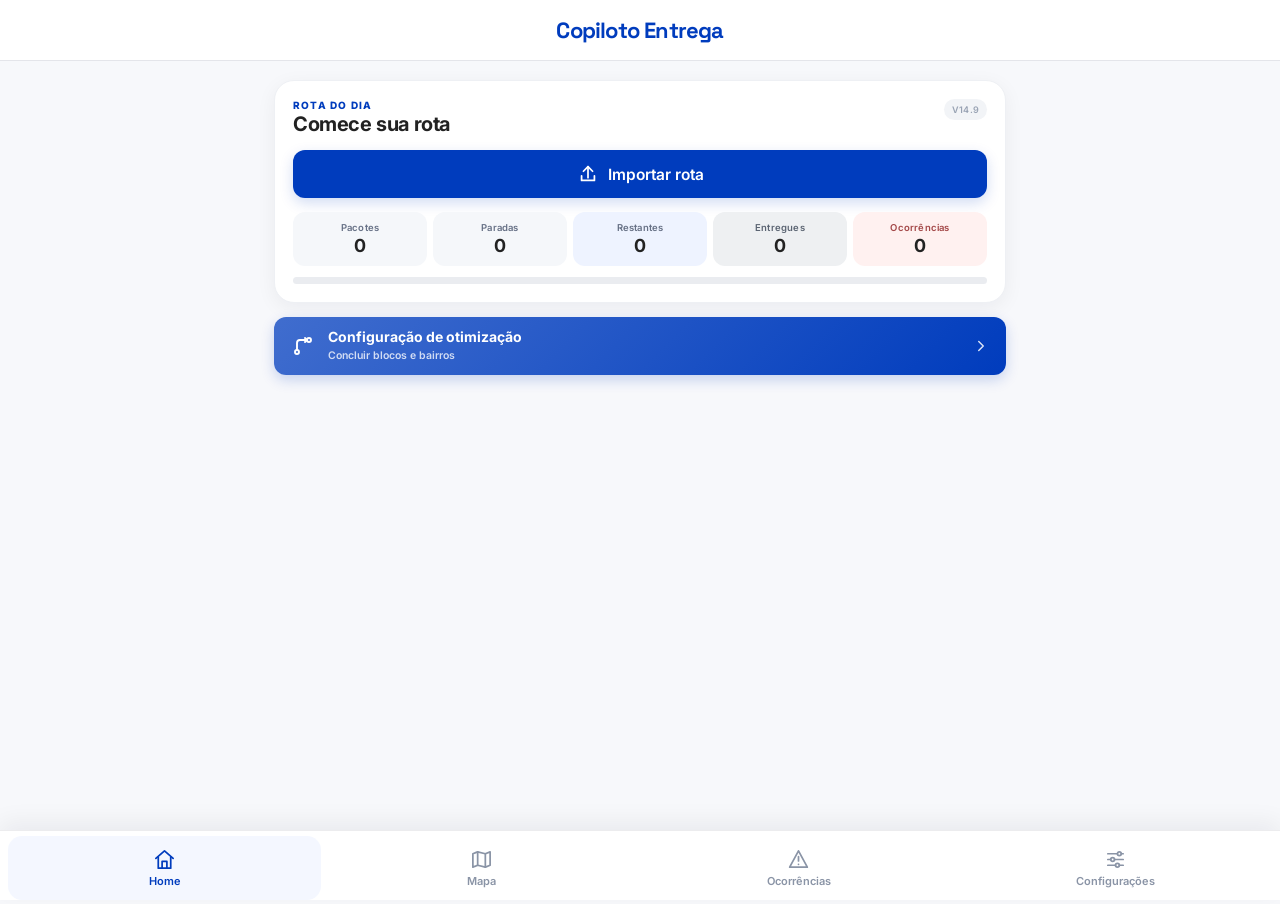
==== index.html @ 56af35c8 "Add files via upload" ====
<!DOCTYPE html>
<html lang="pt-BR" translate="no">

<head>

<meta charset="UTF-8">
<meta name="viewport" content="width=device-width, initial-scale=1.0, viewport-fit=cover">
<meta name="theme-color" content="#ffffff">
<meta name="apple-mobile-web-app-capable" content="yes">
<meta name="apple-mobile-web-app-status-bar-style" content="default">
<meta name="apple-mobile-web-app-title" content="Copiloto Entrega">
<meta name="google" content="notranslate">
<meta http-equiv="Cache-Control" content="no-cache, no-store, must-revalidate">
<meta http-equiv="Pragma" content="no-cache">
<meta http-equiv="Expires" content="0">

<title>Copiloto Entrega V14.9</title>

<link rel="preconnect" href="https://fonts.googleapis.com">
<link rel="preconnect" href="https://fonts.gstatic.com" crossorigin>
<link href="https://fonts.googleapis.com/css2?family=Inter:wght@400;500;600;700&family=Space+Grotesk:wght@600;700&display=swap" rel="stylesheet">

<script>
/*! xlsx.js (C) 2013-present SheetJS -- http://sheetjs.com */
var DO_NOT_EXPORT_CODEPAGE=true;var cptable={version:"1.15.0"};cptable[437]=function(){var e="\0\b\t\n\x0B\f\r !\"#$%&'()*+,-./0123456789:;<=>?@ABCDEFGHIJKLMNOPQRSTUVWXYZ[\\]^_`abcdefghijklmnopqrstuvwxyz{|}~ÇüéâäàåçêëèïîìÄÅÉæÆôöòûùÿÖÜ¢£¥₧ƒáíóúñÑªº¿⌐¬½¼¡«»░▒▓│┤╡╢╖╕╣║╗╝╜╛┐└┴┬├─┼╞╟╚╔╩╦╠═╬╧╨╤╥╙╘╒╓╫╪┘┌█▄▌▐▀αßΓπΣσµτΦΘΩδ∞φε∩≡±≥≤⌠⌡÷≈°∙·√ⁿ²■ ",r=[],t={};for(var a=0;a!=e.length;++a){if(e.charCodeAt(a)!==65533)t[e.charAt(a)]=a;r[a]=e.charAt(a)}return{enc:t,dec:r}}();cptable[620]=function(){var e="\0\b\t\n\x0B\f\r !\"#$%&'()*+,-./0123456789:;<=>?@ABCDEFGHIJKLMNOPQRSTUVWXYZ[\\]^_`abcdefghijklmnopqrstuvwxyz{|}~ÇüéâäàąçêëèïîćÄĄĘęłôöĆûùŚÖÜ¢Ł¥śƒŹŻóÓńŃźż¿⌐¬½¼¡«»░▒▓│┤╡╢╖╕╣║╗╝╜╛┐└┴┬├─┼╞╟╚╔╩╦╠═╬╧╨╤╥╙╘╒╓╫╪┘┌█▄▌▐▀αßΓπΣσµτΦΘΩδ∞φε∩≡±≥≤⌠⌡÷≈°∙·√ⁿ²■ ",r=[],t={};for(var a=0;a!=e.length;++a){if(e.charCodeAt(a)!==65533)t[e.charAt(a)]=a;r[a]=e.charAt(a)}return{enc:t,dec:r}}();cptable[737]=function(){var e="\0\b\t\n\x0B\f\r !\"#$%&'()*+,-./0123456789:;<=>?@ABCDEFGHIJKLMNOPQRSTUVWXYZ[\\]^_`abcdefghijklmnopqrstuvwxyz{|}~ΑΒΓΔΕΖΗΘΙΚΛΜΝΞΟΠΡΣΤΥΦΧΨΩαβγδεζηθικλμνξοπρσςτυφχψ░▒▓│┤╡╢╖╕╣║╗╝╜╛┐└┴┬├─┼╞╟╚╔╩╦╠═╬╧╨╤╥╙╘╒╓╫╪┘┌█▄▌▐▀ωάέήϊίόύϋώΆΈΉΊΌΎΏ±≥≤ΪΫ÷≈°∙·√ⁿ²■ ",r=[],t={};for(var a=0;a!=e.length;++a){if(e.charCodeAt(a)!==65533)t[e.charAt(a)]=a;r[a]=e.charAt(a)}return{enc:t,dec:r}}();cptable[850]=function(){var e="\0\b\t\n\x0B\f\r !\"#$%&'()*+,-./0123456789:;<=>?@ABCDEFGHIJKLMNOPQRSTUVWXYZ[\\]^_`abcdefghijklmnopqrstuvwxyz{|}~ÇüéâäàåçêëèïîìÄÅÉæÆôöòûùÿÖÜø£Ø×ƒáíóúñÑªº¿®¬½¼¡«»░▒▓│┤ÁÂÀ©╣║╗╝¢¥┐└┴┬├─┼ãÃ╚╔╩╦╠═╬¤ðÐÊËÈıÍÎÏ┘┌█▄¦Ì▀ÓßÔÒõÕµþÞÚÛÙýÝ¯´­±‗¾¶§÷¸°¨·¹³²■ ",r=[],t={};for(var a=0;a!=e.length;++a){if(e.charCodeAt(a)!==65533)t[e.charAt(a)]=a;r[a]=e.charAt(a)}return{enc:t,dec:r}}();cptable[852]=function(){var e="\0\b\t\n\x0B\f\r !\"#$%&'()*+,-./0123456789:;<=>?@ABCDEFGHIJKLMNOPQRSTUVWXYZ[\\]^_`abcdefghijklmnopqrstuvwxyz{|}~ÇüéâäůćçłëŐőîŹÄĆÉĹĺôöĽľŚśÖÜŤťŁ×čáíóúĄąŽžĘę¬źČş«»░▒▓│┤ÁÂĚŞ╣║╗╝Żż┐└┴┬├─┼Ăă╚╔╩╦╠═╬¤đĐĎËďŇÍÎě┘┌█▄ŢŮ▀ÓßÔŃńňŠšŔÚŕŰýÝţ´­˝˛ˇ˘§÷¸°¨˙űŘř■ ",r=[],t={};for(var a=0;a!=e.length;++a){if(e.charCodeAt(a)!==65533)t[e.charAt(a)]=a;r[a]=e.charAt(a)}return{enc:t,dec:r}}();cptable[857]=function(){var e="\0\b\t\n\x0B\f\r !\"#$%&'()*+,-./0123456789:;<=>?@ABCDEFGHIJKLMNOPQRSTUVWXYZ[\\]^_`abcdefghijklmnopqrstuvwxyz{|}~ÇüéâäàåçêëèïîıÄÅÉæÆôöòûùİÖÜø£ØŞşáíóúñÑĞğ¿®¬½¼¡«»░▒▓│┤ÁÂÀ©╣║╗╝¢¥┐└┴┬├─┼ãÃ╚╔╩╦╠═╬¤ºªÊËÈ�ÍÎÏ┘┌█▄¦Ì▀ÓßÔÒõÕµ�×ÚÛÙìÿ¯´­±�¾¶§÷¸°¨·¹³²■ ",r=[],t={};for(var a=0;a!=e.length;++a){if(e.charCodeAt(a)!==65533)t[e.charAt(a)]=a;r[a]=e.charAt(a)}return{enc:t,dec:r}}();cptable[861]=function(){var e="\0\b\t\n\x0B\f\r !\"#$%&'()*+,-./0123456789:;<=>?@ABCDEFGHIJKLMNOPQRSTUVWXYZ[\\]^_`abcdefghijklmnopqrstuvwxyz{|}~ÇüéâäàåçêëèÐðÞÄÅÉæÆôöþûÝýÖÜø£Ø₧ƒáíóúÁÍÓÚ¿⌐¬½¼¡«»░▒▓│┤╡╢╖╕╣║╗╝╜╛┐└┴┬├─┼╞╟╚╔╩╦╠═╬╧╨╤╥╙╘╒╓╫╪┘┌█▄▌▐▀αßΓπΣσµτΦΘΩδ∞φε∩≡±≥≤⌠⌡÷≈°∙·√ⁿ²■ ",r=[],t={};for(var a=0;a!=e.length;++a){if(e.charCodeAt(a)!==65533)t[e.charAt(a)]=a;r[a]=e.charAt(a)}return{enc:t,dec:r}}();cptable[865]=function(){var e="\0\b\t\n\x0B\f\r !\"#$%&'()*+,-./0123456789:;<=>?@ABCDEFGHIJKLMNOPQRSTUVWXYZ[\\]^_`abcdefghijklmnopqrstuvwxyz{|}~ÇüéâäàåçêëèïîìÄÅÉæÆôöòûùÿÖÜø£Ø₧ƒáíóúñÑªº¿⌐¬½¼¡«¤░▒▓│┤╡╢╖╕╣║╗╝╜╛┐└┴┬├─┼╞╟╚╔╩╦╠═╬╧╨╤╥╙╘╒╓╫╪┘┌█▄▌▐▀αßΓπΣσµτΦΘΩδ∞φε∩≡±≥≤⌠⌡÷≈°∙·√ⁿ²■ ",r=[],t={};for(var a=0;a!=e.length;++a){if(e.charCodeAt(a)!==65533)t[e.charAt(a)]=a;r[a]=e.charAt(a)}return{enc:t,dec:r}}();cptable[866]=function(){var e="\0\b\t\n\x0B\f\r !\"#$%&'()*+,-./0123456789:;<=>?@ABCDEFGHIJKLMNOPQRSTUVWXYZ[\\]^_`abcdefghijklmnopqrstuvwxyz{|}~АБВГДЕЖЗИЙКЛМНОПРСТУФХЦЧШЩЪЫЬЭЮЯабвгдежзийклмноп░▒▓│┤╡╢╖╕╣║╗╝╜╛┐└┴┬├─┼╞╟╚╔╩╦╠═╬╧╨╤╥╙╘╒╓╫╪┘┌█▄▌▐▀рстуфхцчшщъыьэюяЁёЄєЇїЎў°∙·√№¤■ ",r=[],t={};for(var a=0;a!=e.length;++a){if(e.charCodeAt(a)!==65533)t[e.charAt(a)]=a;r[a]=e.charAt(a)}return{enc:t,dec:r}}();cptable[874]=function(){var e="\0\b\t\n\x0B\f\r !\"#$%&'()*+,-./0123456789:;<=>?@ABCDEFGHIJKLMNOPQRSTUVWXYZ[\\]^_`abcdefghijklmnopqrstuvwxyz{|}~€����…�����������‘’“”•–—�������� กขฃคฅฆงจฉชซฌญฎฏฐฑฒณดตถทธนบปผฝพฟภมยรฤลฦวศษสหฬอฮฯะัาำิีึืฺุู����฿เแโใไๅๆ็่้๊๋์ํ๎๏๐๑๒๓๔๕๖๗๘๙๚๛����",r=[],t={};for(var a=0;a!=e.length;++a){if(e.charCodeAt(a)!==65533)t[e.charAt(a)]=a;r[a]=e.charAt(a)}return{enc:t,dec:r}}();cptable[895]=function(){var e="\0\b\t\n\x0B\f\r !\"#$%&'()*+,-./0123456789:;<=>?@ABCDEFGHIJKLMNOPQRSTUVWXYZ[\\]^_`abcdefghijklmnopqrstuvwxyz{|}~ČüéďäĎŤčěĚĹÍľǪÄÁÉžŽôöÓůÚýÖÜŠĽÝŘťáíóúňŇŮÔšřŕŔ¼§«»░▒▓│┤╡╢╖╕╣║╗╝╜╛┐└┴┬├─┼╞╟╚╔╩╦╠═╬╧╨╤╥╙╘╒╓╫╪┘┌█▄▌▐▀αßΓπΣσµτΦΘΩδ∞φε∩≡±≥≤⌠⌡÷≈°∙·√ⁿ²■ ",r=[],t={};for(var a=0;a!=e.length;++a){if(e.charCodeAt(a)!==65533)t[e.charAt(a)]=a;r[a]=e.charAt(a)}return{enc:t,dec:r}}();cptable[932]=function(){var e=[],r={},t=[],a;t[0]="\0\b\t\n\x0B\f\r !\"#$%&'()*+,-./0123456789:;<=>?@ABCDEFGHIJKLMNOPQRSTUVWXYZ[\\]^_`abcdefghijklmnopqrstuvwxyz{|}~���������������������������������｡｢｣､･ｦｧｨｩｪｫｬｭｮｯｰｱｲｳｴｵｶｷｸｹｺｻｼｽｾｿﾀﾁﾂﾃﾄﾅﾆﾇﾈﾉﾊﾋﾌﾍﾎﾏﾐﾑﾒﾓﾔﾕﾖﾗﾘﾙﾚﾛﾜﾝﾞﾟ��������������������������������".split("");for(a=0;a!=t[0].length;++a)if(t[0][a].charCodeAt(0)!==65533){r[t[0][a]]=0+a;e[0+a]=t[0][a]}t[129]="����������������������������������������������������������������　、。，．・：；？！゛゜´｀¨＾￣＿ヽヾゝゞ〃仝々〆〇ー―‐／＼～∥｜…‥‘’“”（）〔〕［］｛｝〈〉《》「」『』【】＋－±×�÷＝≠＜＞≦≧∞∴♂♀°′″℃￥＄￠￡％＃＆＊＠§☆★○●◎◇◆□■△▲▽▼※〒→←↑↓〓�����������∈∋⊆⊇⊂⊃∪∩��������∧∨￢⇒⇔∀∃�����������∠⊥⌒∂∇≡≒≪≫√∽∝∵∫∬�������Å‰♯♭♪†‡¶����◯���".split("");for(a=0;a!=t[129].length;++a)if(t[129][a].charCodeAt(0)!==65533){r[t[129][a]]=33024+a;e[33024+a]=t[129][a]}t[130]="�������������������������������������������������������������������������������０１２３４５６７８９�������ＡＢＣＤＥＦＧＨＩＪＫＬＭＮＯＰＱＲＳＴＵＶＷＸＹＺ�������ａｂｃｄｅｆｇｈｉｊｋｌｍｎｏｐｑｒｓｔｕｖｗｘｙｚ����ぁあぃいぅうぇえぉおかがきぎくぐけげこごさざしじすずせぜそぞただちぢっつづてでとどなにぬねのはばぱひびぴふぶぷへべぺほぼぽまみむめもゃやゅゆょよらりるれろゎわゐゑをん��������������".split("");for(a=0;a!=t[130].length;++a)if(t[130][a].charCodeAt(0)!==65533){r[t[130][a]]=33280+a;e[33280+a]=t[130][a]}t[131]="����������������������������������������������������������������ァアィイゥウェエォオカガキギクグケゲコゴサザシジスズセゼソゾタダチヂッツヅテデトドナニヌネノハバパヒビピフブプヘベペホボポマミ�ムメモャヤュユョヨラリルレロヮワヰヱヲンヴヵヶ��������ΑΒΓΔΕΖΗΘΙΚΛΜΝΞΟΠΡΣΤΥΦΧΨΩ��������αβγδεζηθικλμνξοπρστυφχψω�����������������������������������������".split("");for(a=0;a!=t[131].length;++a)if(t[131][a].charCodeAt(0)!==65533){r[t[131][a]]=33536+a;e[33536+a]=t[131][a]}t[132]="����������������������������������������������������������������АБВГДЕЁЖЗИЙКЛМНОПРСТУФХЦЧШЩЪЫЬЭЮЯ���������������абвгдеёжзийклмн�опрстуфхцчшщъыьэюя�������������─│┌┐┘└├┬┤┴┼━┃┏┓┛┗┣┳┫┻╋┠┯┨┷┿┝┰┥┸╂�����������������������������������������������������������������".split("");for(a=0;a!=t[132].length;++a)if(t[132][a].charCodeAt(0)!==65533){r[t[132][a]]=33792+a;e[33792+a]=t[132][a]}t[135]="����������������������������������������������������������������①②③④⑤⑥⑦⑧⑨⑩⑪⑫⑬⑭⑮⑯⑰⑱⑲⑳ⅠⅡⅢⅣⅤⅥⅦⅧⅨⅩ�㍉㌔㌢㍍㌘㌧㌃㌶㍑㍗㌍㌦㌣㌫㍊㌻㎜㎝㎞㎎㎏㏄㎡��������㍻�〝〟№㏍℡㊤㊥㊦㊧㊨㈱㈲㈹㍾㍽㍼≒≡∫∮∑√⊥∠∟⊿∵∩∪���������������������������������������������������������������������������������������������������".split("");for(a=0;a!=t[135].length;++a)if(t[135][a].charCodeAt(0)!==65533){r[t[135][a]]=34560+a;e[34560+a]=t[135][a]}t[136]="���������������������������������������������������������������������������������������������������������������������������������������������������������������亜唖娃阿哀愛挨姶逢葵茜穐悪握渥旭葦芦鯵梓圧斡扱宛姐虻飴絢綾鮎或粟袷安庵按暗案闇鞍杏以伊位依偉囲夷委威尉惟意慰易椅為畏異移維緯胃萎衣謂違遺医井亥域育郁磯一壱溢逸稲茨芋鰯允印咽員因姻引飲淫胤蔭���".split("");for(a=0;a!=t[136].length;++a)if(t[136][a].charCodeAt(0)!==65533){r[t[136][a]]=34816+a;e[34816+a]=t[136][a]}t[137]="����������������������������������������������������������������院陰隠韻吋右宇烏羽迂雨卯鵜窺丑碓臼渦嘘唄欝蔚鰻姥厩浦瓜閏噂云運雲荏餌叡営嬰影映曳栄永泳洩瑛盈穎頴英衛詠鋭液疫益駅悦謁越閲榎厭円�園堰奄宴延怨掩援沿演炎焔煙燕猿縁艶苑薗遠鉛鴛塩於汚甥凹央奥往応押旺横欧殴王翁襖鴬鴎黄岡沖荻億屋憶臆桶牡乙俺卸恩温穏音下化仮何伽価佳加可嘉夏嫁家寡科暇果架歌河火珂禍禾稼箇花苛茄荷華菓蝦課嘩貨迦過霞蚊俄峨我牙画臥芽蛾賀雅餓駕介会解回塊壊廻快怪悔恢懐戒拐改���".split("");for(a=0;a!=t[137].length;++a)if(t[137][a].charCodeAt(0)!==65533){r[t[137][a]]=35072+a;e[35072+a]=t[137][a]}t[138]="����������������������������������������������������������������魁晦械海灰界皆絵芥蟹開階貝凱劾外咳害崖慨概涯碍蓋街該鎧骸浬馨蛙垣柿蛎鈎劃嚇各廓拡撹格核殻獲確穫覚角赫較郭閣隔革学岳楽額顎掛笠樫�橿梶鰍潟割喝恰括活渇滑葛褐轄且鰹叶椛樺鞄株兜竃蒲釜鎌噛鴨栢茅萱粥刈苅瓦乾侃冠寒刊勘勧巻喚堪姦完官寛干幹患感慣憾換敢柑桓棺款歓汗漢澗潅環甘監看竿管簡緩缶翰肝艦莞観諌貫還鑑間閑関陥韓館舘丸含岸巌玩癌眼岩翫贋雁頑顔願企伎危喜器基奇嬉寄岐希幾忌揮机旗既期棋棄���".split("");for(a=0;a!=t[138].length;++a)if(t[138][a].charCodeAt(0)!==65533){r[t[138][a]]=35328+a;e[35328+a]=t[138][a]}t[139]="����������������������������������������������������������������機帰毅気汽畿祈季稀紀徽規記貴起軌輝飢騎鬼亀偽儀妓宜戯技擬欺犠疑祇義蟻誼議掬菊鞠吉吃喫桔橘詰砧杵黍却客脚虐逆丘久仇休及吸宮弓急救�朽求汲泣灸球究窮笈級糾給旧牛去居巨拒拠挙渠虚許距鋸漁禦魚亨享京供侠僑兇競共凶協匡卿叫喬境峡強彊怯恐恭挟教橋況狂狭矯胸脅興蕎郷鏡響饗驚仰凝尭暁業局曲極玉桐粁僅勤均巾錦斤欣欽琴禁禽筋緊芹菌衿襟謹近金吟銀九倶句区狗玖矩苦躯駆駈駒具愚虞喰空偶寓遇隅串櫛釧屑屈���".split("");for(a=0;a!=t[139].length;++a)if(t[139][a].charCodeAt(0)!==65533){r[t[139][a]]=35584+a;e[35584+a]=t[139][a]}t[140]="����������������������������������������������������������������掘窟沓靴轡窪熊隈粂栗繰桑鍬勲君薫訓群軍郡卦袈祁係傾刑兄啓圭珪型契形径恵慶慧憩掲携敬景桂渓畦稽系経継繋罫茎荊蛍計詣警軽頚鶏芸迎鯨�劇戟撃激隙桁傑欠決潔穴結血訣月件倹倦健兼券剣喧圏堅嫌建憲懸拳捲検権牽犬献研硯絹県肩見謙賢軒遣鍵険顕験鹸元原厳幻弦減源玄現絃舷言諺限乎個古呼固姑孤己庫弧戸故枯湖狐糊袴股胡菰虎誇跨鈷雇顧鼓五互伍午呉吾娯後御悟梧檎瑚碁語誤護醐乞鯉交佼侯候倖光公功効勾厚口向���".split("");for(a=0;a!=t[140].length;++a)if(t[140][a].charCodeAt(0)!==65533){r[t[140][a]]=35840+a;e[35840+a]=t[140][a]}t[141]="����������������������������������������������������������������后喉坑垢好孔孝宏工巧巷幸広庚康弘恒慌抗拘控攻昂晃更杭校梗構江洪浩港溝甲皇硬稿糠紅紘絞綱耕考肯肱腔膏航荒行衡講貢購郊酵鉱砿鋼閤降�項香高鴻剛劫号合壕拷濠豪轟麹克刻告国穀酷鵠黒獄漉腰甑忽惚骨狛込此頃今困坤墾婚恨懇昏昆根梱混痕紺艮魂些佐叉唆嵯左差査沙瑳砂詐鎖裟坐座挫債催再最哉塞妻宰彩才採栽歳済災采犀砕砦祭斎細菜裁載際剤在材罪財冴坂阪堺榊肴咲崎埼碕鷺作削咋搾昨朔柵窄策索錯桜鮭笹匙冊刷���".split("");for(a=0;a!=t[141].length;++a)if(t[141][a].charCodeAt(0)!==65533){r[t[141][a]]=36096+a;e[36096+a]=t[141][a]}t[142]="����������������������������������������������������������������察拶撮擦札殺薩雑皐鯖捌錆鮫皿晒三傘参山惨撒散桟燦珊産算纂蚕讃賛酸餐斬暫残仕仔伺使刺司史嗣四士始姉姿子屍市師志思指支孜斯施旨枝止�死氏獅祉私糸紙紫肢脂至視詞詩試誌諮資賜雌飼歯事似侍児字寺慈持時次滋治爾璽痔磁示而耳自蒔辞汐鹿式識鴫竺軸宍雫七叱執失嫉室悉湿漆疾質実蔀篠偲柴芝屡蕊縞舎写射捨赦斜煮社紗者謝車遮蛇邪借勺尺杓灼爵酌釈錫若寂弱惹主取守手朱殊狩珠種腫趣酒首儒受呪寿授樹綬需囚収周���".split("");for(a=0;a!=t[142].length;++a)if(t[142][a].charCodeAt(0)!==65533){r[t[142][a]]=36352+a;e[36352+a]=t[142][a]}t[143]="����������������������������������������������������������������宗就州修愁拾洲秀秋終繍習臭舟蒐衆襲讐蹴輯週酋酬集醜什住充十従戎柔汁渋獣縦重銃叔夙宿淑祝縮粛塾熟出術述俊峻春瞬竣舜駿准循旬楯殉淳�準潤盾純巡遵醇順処初所暑曙渚庶緒署書薯藷諸助叙女序徐恕鋤除傷償勝匠升召哨商唱嘗奨妾娼宵将小少尚庄床廠彰承抄招掌捷昇昌昭晶松梢樟樵沼消渉湘焼焦照症省硝礁祥称章笑粧紹肖菖蒋蕉衝裳訟証詔詳象賞醤鉦鍾鐘障鞘上丈丞乗冗剰城場壌嬢常情擾条杖浄状畳穣蒸譲醸錠嘱埴飾���".split("");for(a=0;a!=t[143].length;++a)if(t[143][a].charCodeAt(0)!==65533){r[t[143][a]]=36608+a;e[36608+a]=t[143][a]}t[144]="����������������������������������������������������������������拭植殖燭織職色触食蝕辱尻伸信侵唇娠寝審心慎振新晋森榛浸深申疹真神秦紳臣芯薪親診身辛進針震人仁刃塵壬尋甚尽腎訊迅陣靭笥諏須酢図厨�逗吹垂帥推水炊睡粋翠衰遂酔錐錘随瑞髄崇嵩数枢趨雛据杉椙菅頗雀裾澄摺寸世瀬畝是凄制勢姓征性成政整星晴棲栖正清牲生盛精聖声製西誠誓請逝醒青静斉税脆隻席惜戚斥昔析石積籍績脊責赤跡蹟碩切拙接摂折設窃節説雪絶舌蝉仙先千占宣専尖川戦扇撰栓栴泉浅洗染潜煎煽旋穿箭線���".split("");for(a=0;a!=t[144].length;++a)if(t[144][a].charCodeAt(0)!==65533){r[t[144][a]]=36864+a;e[36864+a]=t[144][a]}t[145]="����������������������������������������������������������������繊羨腺舛船薦詮賎践選遷銭銑閃鮮前善漸然全禅繕膳糎噌塑岨措曾曽楚狙疏疎礎祖租粗素組蘇訴阻遡鼠僧創双叢倉喪壮奏爽宋層匝惣想捜掃挿掻�操早曹巣槍槽漕燥争痩相窓糟総綜聡草荘葬蒼藻装走送遭鎗霜騒像増憎臓蔵贈造促側則即息捉束測足速俗属賊族続卒袖其揃存孫尊損村遜他多太汰詑唾堕妥惰打柁舵楕陀駄騨体堆対耐岱帯待怠態戴替泰滞胎腿苔袋貸退逮隊黛鯛代台大第醍題鷹滝瀧卓啄宅托択拓沢濯琢託鐸濁諾茸凧蛸只���".split("");for(a=0;a!=t[145].length;++a)if(t[145][a].charCodeAt(0)!==65533){r[t[145][a]]=37120+a;e[37120+a]=t[145][a]}t[146]="����������������������������������������������������������������叩但達辰奪脱巽竪辿棚谷狸鱈樽誰丹単嘆坦担探旦歎淡湛炭短端箪綻耽胆蛋誕鍛団壇弾断暖檀段男談値知地弛恥智池痴稚置致蜘遅馳築畜竹筑蓄�逐秩窒茶嫡着中仲宙忠抽昼柱注虫衷註酎鋳駐樗瀦猪苧著貯丁兆凋喋寵帖帳庁弔張彫徴懲挑暢朝潮牒町眺聴脹腸蝶調諜超跳銚長頂鳥勅捗直朕沈珍賃鎮陳津墜椎槌追鎚痛通塚栂掴槻佃漬柘辻蔦綴鍔椿潰坪壷嬬紬爪吊釣鶴亭低停偵剃貞呈堤定帝底庭廷弟悌抵挺提梯汀碇禎程締艇訂諦蹄逓���".split("");for(a=0;a!=t[146].length;++a)if(t[146][a].charCodeAt(0)!==65533){r[t[146][a]]=37376+a;e[37376+a]=t[146][a]}t[147]="����������������������������������������������������������������邸鄭釘鼎泥摘擢敵滴的笛適鏑溺哲徹撤轍迭鉄典填天展店添纏甜貼転顛点伝殿澱田電兎吐堵塗妬屠徒斗杜渡登菟賭途都鍍砥砺努度土奴怒倒党冬�凍刀唐塔塘套宕島嶋悼投搭東桃梼棟盗淘湯涛灯燈当痘祷等答筒糖統到董蕩藤討謄豆踏逃透鐙陶頭騰闘働動同堂導憧撞洞瞳童胴萄道銅峠鴇匿得徳涜特督禿篤毒独読栃橡凸突椴届鳶苫寅酉瀞噸屯惇敦沌豚遁頓呑曇鈍奈那内乍凪薙謎灘捺鍋楢馴縄畷南楠軟難汝二尼弐迩匂賑肉虹廿日乳入���".split("");for(a=0;a!=t[147].length;++a)if(t[147][a].charCodeAt(0)!==65533){r[t[147][a]]=37632+a;e[37632+a]=t[147][a]}t[148]="����������������������������������������������������������������如尿韮任妊忍認濡禰祢寧葱猫熱年念捻撚燃粘乃廼之埜嚢悩濃納能脳膿農覗蚤巴把播覇杷波派琶破婆罵芭馬俳廃拝排敗杯盃牌背肺輩配倍培媒梅�楳煤狽買売賠陪這蝿秤矧萩伯剥博拍柏泊白箔粕舶薄迫曝漠爆縛莫駁麦函箱硲箸肇筈櫨幡肌畑畠八鉢溌発醗髪伐罰抜筏閥鳩噺塙蛤隼伴判半反叛帆搬斑板氾汎版犯班畔繁般藩販範釆煩頒飯挽晩番盤磐蕃蛮匪卑否妃庇彼悲扉批披斐比泌疲皮碑秘緋罷肥被誹費避非飛樋簸備尾微枇毘琵眉美���".split("");for(a=0;a!=t[148].length;++a)if(t[148][a].charCodeAt(0)!==65533){r[t[148][a]]=37888+a;e[37888+a]=t[148][a]}t[149]="����������������������������������������������������������������鼻柊稗匹疋髭彦膝菱肘弼必畢筆逼桧姫媛紐百謬俵彪標氷漂瓢票表評豹廟描病秒苗錨鋲蒜蛭鰭品彬斌浜瀕貧賓頻敏瓶不付埠夫婦富冨布府怖扶敷�斧普浮父符腐膚芙譜負賦赴阜附侮撫武舞葡蕪部封楓風葺蕗伏副復幅服福腹複覆淵弗払沸仏物鮒分吻噴墳憤扮焚奮粉糞紛雰文聞丙併兵塀幣平弊柄並蔽閉陛米頁僻壁癖碧別瞥蔑箆偏変片篇編辺返遍便勉娩弁鞭保舗鋪圃捕歩甫補輔穂募墓慕戊暮母簿菩倣俸包呆報奉宝峰峯崩庖抱捧放方朋���".split("");for(a=0;a!=t[149].length;++a)if(t[149][a].charCodeAt(0)!==65533){r[t[149][a]]=38144+a;e[38144+a]=t[149][a]}t[150]="����������������������������������������������������������������法泡烹砲縫胞芳萌蓬蜂褒訪豊邦鋒飽鳳鵬乏亡傍剖坊妨帽忘忙房暴望某棒冒紡肪膨謀貌貿鉾防吠頬北僕卜墨撲朴牧睦穆釦勃没殆堀幌奔本翻凡盆�摩磨魔麻埋妹昧枚毎哩槙幕膜枕鮪柾鱒桝亦俣又抹末沫迄侭繭麿万慢満漫蔓味未魅巳箕岬密蜜湊蓑稔脈妙粍民眠務夢無牟矛霧鵡椋婿娘冥名命明盟迷銘鳴姪牝滅免棉綿緬面麺摸模茂妄孟毛猛盲網耗蒙儲木黙目杢勿餅尤戻籾貰問悶紋門匁也冶夜爺耶野弥矢厄役約薬訳躍靖柳薮鑓愉愈油癒���".split("");for(a=0;a!=t[150].length;++a)if(t[150][a].charCodeAt(0)!==65533){r[t[150][a]]=38400+a;e[38400+a]=t[150][a]}t[151]="����������������������������������������������������������������諭輸唯佑優勇友宥幽悠憂揖有柚湧涌猶猷由祐裕誘遊邑郵雄融夕予余与誉輿預傭幼妖容庸揚揺擁曜楊様洋溶熔用窯羊耀葉蓉要謡踊遥陽養慾抑欲�沃浴翌翼淀羅螺裸来莱頼雷洛絡落酪乱卵嵐欄濫藍蘭覧利吏履李梨理璃痢裏裡里離陸律率立葎掠略劉流溜琉留硫粒隆竜龍侶慮旅虜了亮僚両凌寮料梁涼猟療瞭稜糧良諒遼量陵領力緑倫厘林淋燐琳臨輪隣鱗麟瑠塁涙累類令伶例冷励嶺怜玲礼苓鈴隷零霊麗齢暦歴列劣烈裂廉恋憐漣煉簾練聯���".split("");for(a=0;a!=t[151].length;++a)if(t[151][a].charCodeAt(0)!==65533){r[t[151][a]]=38656+a;e[38656+a]=t[151][a]}t[152]="����������������������������������������������������������������蓮連錬呂魯櫓炉賂路露労婁廊弄朗楼榔浪漏牢狼篭老聾蝋郎六麓禄肋録論倭和話歪賄脇惑枠鷲亙亘鰐詫藁蕨椀湾碗腕��������������������������������������������弌丐丕个丱丶丼丿乂乖乘亂亅豫亊舒弍于亞亟亠亢亰亳亶从仍仄仆仂仗仞仭仟价伉佚估佛佝佗佇佶侈侏侘佻佩佰侑佯來侖儘俔俟俎俘俛俑俚俐俤俥倚倨倔倪倥倅伜俶倡倩倬俾俯們倆偃假會偕偐偈做偖偬偸傀傚傅傴傲���".split("");for(a=0;a!=t[152].length;++a)if(t[152][a].charCodeAt(0)!==65533){r[t[152][a]]=38912+a;e[38912+a]=t[152][a]}t[153]="����������������������������������������������������������������僉僊傳僂僖僞僥僭僣僮價僵儉儁儂儖儕儔儚儡儺儷儼儻儿兀兒兌兔兢竸兩兪兮冀冂囘册冉冏冑冓冕冖冤冦冢冩冪冫决冱冲冰况冽凅凉凛几處凩凭�凰凵凾刄刋刔刎刧刪刮刳刹剏剄剋剌剞剔剪剴剩剳剿剽劍劔劒剱劈劑辨辧劬劭劼劵勁勍勗勞勣勦飭勠勳勵勸勹匆匈甸匍匐匏匕匚匣匯匱匳匸區卆卅丗卉卍凖卞卩卮夘卻卷厂厖厠厦厥厮厰厶參簒雙叟曼燮叮叨叭叺吁吽呀听吭吼吮吶吩吝呎咏呵咎呟呱呷呰咒呻咀呶咄咐咆哇咢咸咥咬哄哈咨���".split("");for(a=0;a!=t[153].length;++a)if(t[153][a].charCodeAt(0)!==65533){r[t[153][a]]=39168+a;e[39168+a]=t[153][a]}t[154]="����������������������������������������������������������������咫哂咤咾咼哘哥哦唏唔哽哮哭哺哢唹啀啣啌售啜啅啖啗唸唳啝喙喀咯喊喟啻啾喘喞單啼喃喩喇喨嗚嗅嗟嗄嗜嗤嗔嘔嗷嘖嗾嗽嘛嗹噎噐營嘴嘶嘲嘸�噫噤嘯噬噪嚆嚀嚊嚠嚔嚏嚥嚮嚶嚴囂嚼囁囃囀囈囎囑囓囗囮囹圀囿圄圉圈國圍圓團圖嗇圜圦圷圸坎圻址坏坩埀垈坡坿垉垓垠垳垤垪垰埃埆埔埒埓堊埖埣堋堙堝塲堡塢塋塰毀塒堽塹墅墹墟墫墺壞墻墸墮壅壓壑壗壙壘壥壜壤壟壯壺壹壻壼壽夂夊夐夛梦夥夬夭夲夸夾竒奕奐奎奚奘奢奠奧奬奩���".split("");for(a=0;a!=t[154].length;++a)if(t[154][a].charCodeAt(0)!==65533){r[t[154][a]]=39424+a;e[39424+a]=t[154][a]}t[155]="����������������������������������������������������������������奸妁妝佞侫妣妲姆姨姜妍姙姚娥娟娑娜娉娚婀婬婉娵娶婢婪媚媼媾嫋嫂媽嫣嫗嫦嫩嫖嫺嫻嬌嬋嬖嬲嫐嬪嬶嬾孃孅孀孑孕孚孛孥孩孰孳孵學斈孺宀�它宦宸寃寇寉寔寐寤實寢寞寥寫寰寶寳尅將專對尓尠尢尨尸尹屁屆屎屓屐屏孱屬屮乢屶屹岌岑岔妛岫岻岶岼岷峅岾峇峙峩峽峺峭嶌峪崋崕崗嵜崟崛崑崔崢崚崙崘嵌嵒嵎嵋嵬嵳嵶嶇嶄嶂嶢嶝嶬嶮嶽嶐嶷嶼巉巍巓巒巖巛巫已巵帋帚帙帑帛帶帷幄幃幀幎幗幔幟幢幤幇幵并幺麼广庠廁廂廈廐廏���".split("");for(a=0;a!=t[155].length;++a)if(t[155][a].charCodeAt(0)!==65533){r[t[155][a]]=39680+a;e[39680+a]=t[155][a]}t[156]="����������������������������������������������������������������廖廣廝廚廛廢廡廨廩廬廱廳廰廴廸廾弃弉彝彜弋弑弖弩弭弸彁彈彌彎弯彑彖彗彙彡彭彳彷徃徂彿徊很徑徇從徙徘徠徨徭徼忖忻忤忸忱忝悳忿怡恠�怙怐怩怎怱怛怕怫怦怏怺恚恁恪恷恟恊恆恍恣恃恤恂恬恫恙悁悍惧悃悚悄悛悖悗悒悧悋惡悸惠惓悴忰悽惆悵惘慍愕愆惶惷愀惴惺愃愡惻惱愍愎慇愾愨愧慊愿愼愬愴愽慂慄慳慷慘慙慚慫慴慯慥慱慟慝慓慵憙憖憇憬憔憚憊憑憫憮懌懊應懷懈懃懆憺懋罹懍懦懣懶懺懴懿懽懼懾戀戈戉戍戌戔戛���".split("");for(a=0;a!=t[156].length;++a)if(t[156][a].charCodeAt(0)!==65533){r[t[156][a]]=39936+a;e[39936+a]=t[156][a]}t[157]="����������������������������������������������������������������戞戡截戮戰戲戳扁扎扞扣扛扠扨扼抂抉找抒抓抖拔抃抔拗拑抻拏拿拆擔拈拜拌拊拂拇抛拉挌拮拱挧挂挈拯拵捐挾捍搜捏掖掎掀掫捶掣掏掉掟掵捫�捩掾揩揀揆揣揉插揶揄搖搴搆搓搦搶攝搗搨搏摧摯摶摎攪撕撓撥撩撈撼據擒擅擇撻擘擂擱擧舉擠擡抬擣擯攬擶擴擲擺攀擽攘攜攅攤攣攫攴攵攷收攸畋效敖敕敍敘敞敝敲數斂斃變斛斟斫斷旃旆旁旄旌旒旛旙无旡旱杲昊昃旻杳昵昶昴昜晏晄晉晁晞晝晤晧晨晟晢晰暃暈暎暉暄暘暝曁暹曉暾暼���".split("");for(a=0;a!=t[157].length;++a)if(t[157][a].charCodeAt(0)!==65533){r[t[157][a]]=40192+a;e[40192+a]=t[157][a]}t[158]="����������������������������������������������������������������曄暸曖曚曠昿曦曩曰曵曷朏朖朞朦朧霸朮朿朶杁朸朷杆杞杠杙杣杤枉杰枩杼杪枌枋枦枡枅枷柯枴柬枳柩枸柤柞柝柢柮枹柎柆柧檜栞框栩桀桍栲桎�梳栫桙档桷桿梟梏梭梔條梛梃檮梹桴梵梠梺椏梍桾椁棊椈棘椢椦棡椌棍棔棧棕椶椒椄棗棣椥棹棠棯椨椪椚椣椡棆楹楷楜楸楫楔楾楮椹楴椽楙椰楡楞楝榁楪榲榮槐榿槁槓榾槎寨槊槝榻槃榧樮榑榠榜榕榴槞槨樂樛槿權槹槲槧樅榱樞槭樔槫樊樒櫁樣樓橄樌橲樶橸橇橢橙橦橈樸樢檐檍檠檄檢檣���".split("");for(a=0;a!=t[158].length;++a)if(t[158][a].charCodeAt(0)!==65533){r[t[158][a]]=40448+a;e[40448+a]=t[158][a]}t[159]="����������������������������������������������������������������檗蘗檻櫃櫂檸檳檬櫞櫑櫟檪櫚櫪櫻欅蘖櫺欒欖鬱欟欸欷盜欹飮歇歃歉歐歙歔歛歟歡歸歹歿殀殄殃殍殘殕殞殤殪殫殯殲殱殳殷殼毆毋毓毟毬毫毳毯�麾氈氓气氛氤氣汞汕汢汪沂沍沚沁沛汾汨汳沒沐泄泱泓沽泗泅泝沮沱沾沺泛泯泙泪洟衍洶洫洽洸洙洵洳洒洌浣涓浤浚浹浙涎涕濤涅淹渕渊涵淇淦涸淆淬淞淌淨淒淅淺淙淤淕淪淮渭湮渮渙湲湟渾渣湫渫湶湍渟湃渺湎渤滿渝游溂溪溘滉溷滓溽溯滄溲滔滕溏溥滂溟潁漑灌滬滸滾漿滲漱滯漲滌���".split("");for(a=0;a!=t[159].length;++a)if(t[159][a].charCodeAt(0)!==65533){r[t[159][a]]=40704+a;e[40704+a]=t[159][a]}t[224]="����������������������������������������������������������������漾漓滷澆潺潸澁澀潯潛濳潭澂潼潘澎澑濂潦澳澣澡澤澹濆澪濟濕濬濔濘濱濮濛瀉瀋濺瀑瀁瀏濾瀛瀚潴瀝瀘瀟瀰瀾瀲灑灣炙炒炯烱炬炸炳炮烟烋烝�烙焉烽焜焙煥煕熈煦煢煌煖煬熏燻熄熕熨熬燗熹熾燒燉燔燎燠燬燧燵燼燹燿爍爐爛爨爭爬爰爲爻爼爿牀牆牋牘牴牾犂犁犇犒犖犢犧犹犲狃狆狄狎狒狢狠狡狹狷倏猗猊猜猖猝猴猯猩猥猾獎獏默獗獪獨獰獸獵獻獺珈玳珎玻珀珥珮珞璢琅瑯琥珸琲琺瑕琿瑟瑙瑁瑜瑩瑰瑣瑪瑶瑾璋璞璧瓊瓏瓔珱���".split("");for(a=0;a!=t[224].length;++a)if(t[224][a].charCodeAt(0)!==65533){r[t[224][a]]=57344+a;e[57344+a]=t[224][a]}t[225]="����������������������������������������������������������������瓠瓣瓧瓩瓮瓲瓰瓱瓸瓷甄甃甅甌甎甍甕甓甞甦甬甼畄畍畊畉畛畆畚畩畤畧畫畭畸當疆疇畴疊疉疂疔疚疝疥疣痂疳痃疵疽疸疼疱痍痊痒痙痣痞痾痿�痼瘁痰痺痲痳瘋瘍瘉瘟瘧瘠瘡瘢瘤瘴瘰瘻癇癈癆癜癘癡癢癨癩癪癧癬癰癲癶癸發皀皃皈皋皎皖皓皙皚皰皴皸皹皺盂盍盖盒盞盡盥盧盪蘯盻眈眇眄眩眤眞眥眦眛眷眸睇睚睨睫睛睥睿睾睹瞎瞋瞑瞠瞞瞰瞶瞹瞿瞼瞽瞻矇矍矗矚矜矣矮矼砌砒礦砠礪硅碎硴碆硼碚碌碣碵碪碯磑磆磋磔碾碼磅磊磬���".split("");for(a=0;a!=t[225].length;++a)if(t[225][a].charCodeAt(0)!==65533){r[t[225][a]]=57600+a;e[57600+a]=t[225][a]}t[226]="����������������������������������������������������������������磧磚磽磴礇礒礑礙礬礫祀祠祗祟祚祕祓祺祿禊禝禧齋禪禮禳禹禺秉秕秧秬秡秣稈稍稘稙稠稟禀稱稻稾稷穃穗穉穡穢穩龝穰穹穽窈窗窕窘窖窩竈窰�窶竅竄窿邃竇竊竍竏竕竓站竚竝竡竢竦竭竰笂笏笊笆笳笘笙笞笵笨笶筐筺笄筍笋筌筅筵筥筴筧筰筱筬筮箝箘箟箍箜箚箋箒箏筝箙篋篁篌篏箴篆篝篩簑簔篦篥籠簀簇簓篳篷簗簍篶簣簧簪簟簷簫簽籌籃籔籏籀籐籘籟籤籖籥籬籵粃粐粤粭粢粫粡粨粳粲粱粮粹粽糀糅糂糘糒糜糢鬻糯糲糴糶糺紆���".split("");for(a=0;a!=t[226].length;++a)if(t[226][a].charCodeAt(0)!==65533){r[t[226][a]]=57856+a;e[57856+a]=t[226][a]}t[227]="����������������������������������������������������������������紂紜紕紊絅絋紮紲紿紵絆絳絖絎絲絨絮絏絣經綉絛綏絽綛綺綮綣綵緇綽綫總綢綯緜綸綟綰緘緝緤緞緻緲緡縅縊縣縡縒縱縟縉縋縢繆繦縻縵縹繃縷�縲縺繧繝繖繞繙繚繹繪繩繼繻纃緕繽辮繿纈纉續纒纐纓纔纖纎纛纜缸缺罅罌罍罎罐网罕罔罘罟罠罨罩罧罸羂羆羃羈羇羌羔羞羝羚羣羯羲羹羮羶羸譱翅翆翊翕翔翡翦翩翳翹飜耆耄耋耒耘耙耜耡耨耿耻聊聆聒聘聚聟聢聨聳聲聰聶聹聽聿肄肆肅肛肓肚肭冐肬胛胥胙胝胄胚胖脉胯胱脛脩脣脯腋���".split("");for(a=0;a!=t[227].length;++a)if(t[227][a].charCodeAt(0)!==65533){r[t[227][a]]=58112+a;e[58112+a]=t[227][a]}t[228]="����������������������������������������������������������������隋腆脾腓腑胼腱腮腥腦腴膃膈膊膀膂膠膕膤膣腟膓膩膰膵膾膸膽臀臂膺臉臍臑臙臘臈臚臟臠臧臺臻臾舁舂舅與舊舍舐舖舩舫舸舳艀艙艘艝艚艟艤�艢艨艪艫舮艱艷艸艾芍芒芫芟芻芬苡苣苟苒苴苳苺莓范苻苹苞茆苜茉苙茵茴茖茲茱荀茹荐荅茯茫茗茘莅莚莪莟莢莖茣莎莇莊荼莵荳荵莠莉莨菴萓菫菎菽萃菘萋菁菷萇菠菲萍萢萠莽萸蔆菻葭萪萼蕚蒄葷葫蒭葮蒂葩葆萬葯葹萵蓊葢蒹蒿蒟蓙蓍蒻蓚蓐蓁蓆蓖蒡蔡蓿蓴蔗蔘蔬蔟蔕蔔蓼蕀蕣蕘蕈���".split("");for(a=0;a!=t[228].length;++a)if(t[228][a].charCodeAt(0)!==65533){r[t[228][a]]=58368+a;e[58368+a]=t[228][a]}t[229]="����������������������������������������������������������������蕁蘂蕋蕕薀薤薈薑薊薨蕭薔薛藪薇薜蕷蕾薐藉薺藏薹藐藕藝藥藜藹蘊蘓蘋藾藺蘆蘢蘚蘰蘿虍乕虔號虧虱蚓蚣蚩蚪蚋蚌蚶蚯蛄蛆蚰蛉蠣蚫蛔蛞蛩蛬�蛟蛛蛯蜒蜆蜈蜀蜃蛻蜑蜉蜍蛹蜊蜴蜿蜷蜻蜥蜩蜚蝠蝟蝸蝌蝎蝴蝗蝨蝮蝙蝓蝣蝪蠅螢螟螂螯蟋螽蟀蟐雖螫蟄螳蟇蟆螻蟯蟲蟠蠏蠍蟾蟶蟷蠎蟒蠑蠖蠕蠢蠡蠱蠶蠹蠧蠻衄衂衒衙衞衢衫袁衾袞衵衽袵衲袂袗袒袮袙袢袍袤袰袿袱裃裄裔裘裙裝裹褂裼裴裨裲褄褌褊褓襃褞褥褪褫襁襄褻褶褸襌褝襠襞���".split("");for(a=0;a!=t[229].length;++a)if(t[229][a].charCodeAt(0)!==65533){r[t[229][a]]=58624+a;e[58624+a]=t[229][a]}t[230]="����������������������������������������������������������������襦襤襭襪襯襴襷襾覃覈覊覓覘覡覩覦覬覯覲覺覽覿觀觚觜觝觧觴觸訃訖訐訌訛訝訥訶詁詛詒詆詈詼詭詬詢誅誂誄誨誡誑誥誦誚誣諄諍諂諚諫諳諧�諤諱謔諠諢諷諞諛謌謇謚諡謖謐謗謠謳鞫謦謫謾謨譁譌譏譎證譖譛譚譫譟譬譯譴譽讀讌讎讒讓讖讙讚谺豁谿豈豌豎豐豕豢豬豸豺貂貉貅貊貍貎貔豼貘戝貭貪貽貲貳貮貶賈賁賤賣賚賽賺賻贄贅贊贇贏贍贐齎贓賍贔贖赧赭赱赳趁趙跂趾趺跏跚跖跌跛跋跪跫跟跣跼踈踉跿踝踞踐踟蹂踵踰踴蹊���".split("");for(a=0;a!=t[230].length;++a)if(t[230][a].charCodeAt(0)!==65533){r[t[230][a]]=58880+a;e[58880+a]=t[230][a]}t[231]="����������������������������������������������������������������蹇蹉蹌蹐蹈蹙蹤蹠踪蹣蹕蹶蹲蹼躁躇躅躄躋躊躓躑躔躙躪躡躬躰軆躱躾軅軈軋軛軣軼軻軫軾輊輅輕輒輙輓輜輟輛輌輦輳輻輹轅轂輾轌轉轆轎轗轜�轢轣轤辜辟辣辭辯辷迚迥迢迪迯邇迴逅迹迺逑逕逡逍逞逖逋逧逶逵逹迸遏遐遑遒逎遉逾遖遘遞遨遯遶隨遲邂遽邁邀邊邉邏邨邯邱邵郢郤扈郛鄂鄒鄙鄲鄰酊酖酘酣酥酩酳酲醋醉醂醢醫醯醪醵醴醺釀釁釉釋釐釖釟釡釛釼釵釶鈞釿鈔鈬鈕鈑鉞鉗鉅鉉鉤鉈銕鈿鉋鉐銜銖銓銛鉚鋏銹銷鋩錏鋺鍄錮���".split("");for(a=0;a!=t[231].length;++a)if(t[231][a].charCodeAt(0)!==65533){r[t[231][a]]=59136+a;e[59136+a]=t[231][a]}t[232]="����������������������������������������������������������������錙錢錚錣錺錵錻鍜鍠鍼鍮鍖鎰鎬鎭鎔鎹鏖鏗鏨鏥鏘鏃鏝鏐鏈鏤鐚鐔鐓鐃鐇鐐鐶鐫鐵鐡鐺鑁鑒鑄鑛鑠鑢鑞鑪鈩鑰鑵鑷鑽鑚鑼鑾钁鑿閂閇閊閔閖閘閙�閠閨閧閭閼閻閹閾闊濶闃闍闌闕闔闖關闡闥闢阡阨阮阯陂陌陏陋陷陜陞陝陟陦陲陬隍隘隕隗險隧隱隲隰隴隶隸隹雎雋雉雍襍雜霍雕雹霄霆霈霓霎霑霏霖霙霤霪霰霹霽霾靄靆靈靂靉靜靠靤靦靨勒靫靱靹鞅靼鞁靺鞆鞋鞏鞐鞜鞨鞦鞣鞳鞴韃韆韈韋韜韭齏韲竟韶韵頏頌頸頤頡頷頽顆顏顋顫顯顰���".split("");for(a=0;a!=t[232].length;++a)if(t[232][a].charCodeAt(0)!==65533){r[t[232][a]]=59392+a;e[59392+a]=t[232][a]}t[233]="����������������������������������������������������������������顱顴顳颪颯颱颶飄飃飆飩飫餃餉餒餔餘餡餝餞餤餠餬餮餽餾饂饉饅饐饋饑饒饌饕馗馘馥馭馮馼駟駛駝駘駑駭駮駱駲駻駸騁騏騅駢騙騫騷驅驂驀驃�騾驕驍驛驗驟驢驥驤驩驫驪骭骰骼髀髏髑髓體髞髟髢髣髦髯髫髮髴髱髷髻鬆鬘鬚鬟鬢鬣鬥鬧鬨鬩鬪鬮鬯鬲魄魃魏魍魎魑魘魴鮓鮃鮑鮖鮗鮟鮠鮨鮴鯀鯊鮹鯆鯏鯑鯒鯣鯢鯤鯔鯡鰺鯲鯱鯰鰕鰔鰉鰓鰌鰆鰈鰒鰊鰄鰮鰛鰥鰤鰡鰰鱇鰲鱆鰾鱚鱠鱧鱶鱸鳧鳬鳰鴉鴈鳫鴃鴆鴪鴦鶯鴣鴟鵄鴕鴒鵁鴿鴾鵆鵈���".split("");for(a=0;a!=t[233].length;++a)if(t[233][a].charCodeAt(0)!==65533){r[t[233][a]]=59648+a;e[59648+a]=t[233][a]}t[234]="����������������������������������������������������������������鵝鵞鵤鵑鵐鵙鵲鶉鶇鶫鵯鵺鶚鶤鶩鶲鷄鷁鶻鶸鶺鷆鷏鷂鷙鷓鷸鷦鷭鷯鷽鸚鸛鸞鹵鹹鹽麁麈麋麌麒麕麑麝麥麩麸麪麭靡黌黎黏黐黔黜點黝黠黥黨黯�黴黶黷黹黻黼黽鼇鼈皷鼕鼡鼬鼾齊齒齔齣齟齠齡齦齧齬齪齷齲齶龕龜龠堯槇遙瑤凜熙�������������������������������������������������������������������������������������������".split("");for(a=0;a!=t[234].length;++a)if(t[234][a].charCodeAt(0)!==65533){r[t[234][a]]=59904+a;e[59904+a]=t[234][a]}t[237]="����������������������������������������������������������������纊褜鍈銈蓜俉炻昱棈鋹曻彅丨仡仼伀伃伹佖侒侊侚侔俍偀倢俿倞偆偰偂傔僴僘兊兤冝冾凬刕劜劦勀勛匀匇匤卲厓厲叝﨎咜咊咩哿喆坙坥垬埈埇﨏�塚增墲夋奓奛奝奣妤妺孖寀甯寘寬尞岦岺峵崧嵓﨑嵂嵭嶸嶹巐弡弴彧德忞恝悅悊惞惕愠惲愑愷愰憘戓抦揵摠撝擎敎昀昕昻昉昮昞昤晥晗晙晴晳暙暠暲暿曺朎朗杦枻桒柀栁桄棏﨓楨﨔榘槢樰橫橆橳橾櫢櫤毖氿汜沆汯泚洄涇浯涖涬淏淸淲淼渹湜渧渼溿澈澵濵瀅瀇瀨炅炫焏焄煜煆煇凞燁燾犱���".split("");for(a=0;a!=t[237].length;++a)if(t[237][a].charCodeAt(0)!==65533){r[t[237][a]]=60672+a;e[60672+a]=t[237][a]}t[238]="����������������������������������������������������������������犾猤猪獷玽珉珖珣珒琇珵琦琪琩琮瑢璉璟甁畯皂皜皞皛皦益睆劯砡硎硤硺礰礼神祥禔福禛竑竧靖竫箞精絈絜綷綠緖繒罇羡羽茁荢荿菇菶葈蒴蕓蕙�蕫﨟薰蘒﨡蠇裵訒訷詹誧誾諟諸諶譓譿賰賴贒赶﨣軏﨤逸遧郞都鄕鄧釚釗釞釭釮釤釥鈆鈐鈊鈺鉀鈼鉎鉙鉑鈹鉧銧鉷鉸鋧鋗鋙鋐﨧鋕鋠鋓錥錡鋻﨨錞鋿錝錂鍰鍗鎤鏆鏞鏸鐱鑅鑈閒隆﨩隝隯霳霻靃靍靏靑靕顗顥飯飼餧館馞驎髙髜魵魲鮏鮱鮻鰀鵰鵫鶴鸙黑��ⅰⅱⅲⅳⅴⅵⅶⅷⅸⅹ￢￤＇＂���".split("");for(a=0;a!=t[238].length;++a)if(t[238][a].charCodeAt(0)!==65533){r[t[238][a]]=60928+a;e[60928+a]=t[238][a]}t[250]="����������������������������������������������������������������ⅰⅱⅲⅳⅴⅵⅶⅷⅸⅹⅠⅡⅢⅣⅤⅥⅦⅧⅨⅩ￢￤＇＂㈱№℡∵纊褜鍈銈蓜俉炻昱棈鋹曻彅丨仡仼伀伃伹佖侒侊侚侔俍偀倢俿倞偆偰偂傔僴僘兊�兤冝冾凬刕劜劦勀勛匀匇匤卲厓厲叝﨎咜咊咩哿喆坙坥垬埈埇﨏塚增墲夋奓奛奝奣妤妺孖寀甯寘寬尞岦岺峵崧嵓﨑嵂嵭嶸嶹巐弡弴彧德忞恝悅悊惞惕愠惲愑愷愰憘戓抦揵摠撝擎敎昀昕昻昉昮昞昤晥晗晙晴晳暙暠暲暿曺朎朗杦枻桒柀栁桄棏﨓楨﨔榘槢樰橫橆橳橾櫢櫤毖氿汜沆汯泚洄涇浯���".split("");for(a=0;a!=t[250].length;++a)if(t[250][a].charCodeAt(0)!==65533){r[t[250][a]]=64e3+a;e[64e3+a]=t[250][a]}t[251]="����������������������������������������������������������������涖涬淏淸淲淼渹湜渧渼溿澈澵濵瀅瀇瀨炅炫焏焄煜煆煇凞燁燾犱犾猤猪獷玽珉珖珣珒琇珵琦琪琩琮瑢璉璟甁畯皂皜皞皛皦益睆劯砡硎硤硺礰礼神�祥禔福禛竑竧靖竫箞精絈絜綷綠緖繒罇羡羽茁荢荿菇菶葈蒴蕓蕙蕫﨟薰蘒﨡蠇裵訒訷詹誧誾諟諸諶譓譿賰賴贒赶﨣軏﨤逸遧郞都鄕鄧釚釗釞釭釮釤釥鈆鈐鈊鈺鉀鈼鉎鉙鉑鈹鉧銧鉷鉸鋧鋗鋙鋐﨧鋕鋠鋓錥錡鋻﨨錞鋿錝錂鍰鍗鎤鏆鏞鏸鐱鑅鑈閒隆﨩隝隯霳霻靃靍靏靑靕顗顥飯飼餧館馞驎髙���".split("");for(a=0;a!=t[251].length;++a)if(t[251][a].charCodeAt(0)!==65533){r[t[251][a]]=64256+a;e[64256+a]=t[251][a]}t[252]="����������������������������������������������������������������髜魵魲鮏鮱鮻鰀鵰鵫鶴鸙黑������������������������������������������������������������������������������������������������������������������������������������������������������������������������������������".split("");for(a=0;a!=t[252].length;++a)if(t[252][a].charCodeAt(0)!==65533){r[t[252][a]]=64512+a;e[64512+a]=t[252][a]}return{enc:r,dec:e}}();cptable[936]=function(){var e=[],r={},t=[],a;t[0]="\0\b\t\n\x0B\f\r !\"#$%&'()*+,-./0123456789:;<=>?@ABCDEFGHIJKLMNOPQRSTUVWXYZ[\\]^_`abcdefghijklmnopqrstuvwxyz{|}~€�������������������������������������������������������������������������������������������������������������������������������".split("");for(a=0;a!=t[0].length;++a)if(t[0][a].charCodeAt(0)!==65533){r[t[0][a]]=0+a;e[0+a]=t[0][a]}t[129]="����������������������������������������������������������������丂丄丅丆丏丒丗丟丠両丣並丩丮丯丱丳丵丷丼乀乁乂乄乆乊乑乕乗乚乛乢乣乤乥乧乨乪乫乬乭乮乯乲乴乵乶乷乸乹乺乻乼乽乿亀亁亂亃亄亅亇亊�亐亖亗亙亜亝亞亣亪亯亰亱亴亶亷亸亹亼亽亾仈仌仏仐仒仚仛仜仠仢仦仧仩仭仮仯仱仴仸仹仺仼仾伀伂伃伄伅伆伇伈伋伌伒伓伔伕伖伜伝伡伣伨伩伬伭伮伱伳伵伷伹伻伾伿佀佁佂佄佅佇佈佉佊佋佌佒佔佖佡佢佦佨佪佫佭佮佱佲併佷佸佹佺佽侀侁侂侅來侇侊侌侎侐侒侓侕侖侘侙侚侜侞侟価侢�".split("");for(a=0;a!=t[129].length;++a)if(t[129][a].charCodeAt(0)!==65533){r[t[129][a]]=33024+a;e[33024+a]=t[129][a]}t[130]="����������������������������������������������������������������侤侫侭侰侱侲侳侴侶侷侸侹侺侻侼侽侾俀俁係俆俇俈俉俋俌俍俒俓俔俕俖俙俛俠俢俤俥俧俫俬俰俲俴俵俶俷俹俻俼俽俿倀倁倂倃倄倅倆倇倈倉倊�個倎倐們倓倕倖倗倛倝倞倠倢倣値倧倫倯倰倱倲倳倴倵倶倷倸倹倻倽倿偀偁偂偄偅偆偉偊偋偍偐偑偒偓偔偖偗偘偙偛偝偞偟偠偡偢偣偤偦偧偨偩偪偫偭偮偯偰偱偲偳側偵偸偹偺偼偽傁傂傃傄傆傇傉傊傋傌傎傏傐傑傒傓傔傕傖傗傘備傚傛傜傝傞傟傠傡傢傤傦傪傫傭傮傯傰傱傳傴債傶傷傸傹傼�".split("");for(a=0;a!=t[130].length;++a)if(t[130][a].charCodeAt(0)!==65533){r[t[130][a]]=33280+a;e[33280+a]=t[130][a]}t[131]="����������������������������������������������������������������傽傾傿僀僁僂僃僄僅僆僇僈僉僊僋僌働僎僐僑僒僓僔僕僗僘僙僛僜僝僞僟僠僡僢僣僤僥僨僩僪僫僯僰僱僲僴僶僷僸價僺僼僽僾僿儀儁儂儃億儅儈�儉儊儌儍儎儏儐儑儓儔儕儖儗儘儙儚儛儜儝儞償儠儢儣儤儥儦儧儨儩優儫儬儭儮儯儰儱儲儳儴儵儶儷儸儹儺儻儼儽儾兂兇兊兌兎兏児兒兓兗兘兙兛兝兞兟兠兡兣兤兦內兩兪兯兲兺兾兿冃冄円冇冊冋冎冏冐冑冓冔冘冚冝冞冟冡冣冦冧冨冩冪冭冮冴冸冹冺冾冿凁凂凃凅凈凊凍凎凐凒凓凔凕凖凗�".split("");for(a=0;a!=t[131].length;++a)if(t[131][a].charCodeAt(0)!==65533){r[t[131][a]]=33536+a;e[33536+a]=t[131][a]}t[132]="����������������������������������������������������������������凘凙凚凜凞凟凢凣凥処凧凨凩凪凬凮凱凲凴凷凾刄刅刉刋刌刏刐刓刔刕刜刞刟刡刢刣別刦刧刪刬刯刱刲刴刵刼刾剄剅剆則剈剉剋剎剏剒剓剕剗剘�剙剚剛剝剟剠剢剣剤剦剨剫剬剭剮剰剱剳剴創剶剷剸剹剺剻剼剾劀劃劄劅劆劇劉劊劋劌劍劎劏劑劒劔劕劖劗劘劙劚劜劤劥劦劧劮劯劰労劵劶劷劸効劺劻劼劽勀勁勂勄勅勆勈勊勌勍勎勏勑勓勔動勗務勚勛勜勝勞勠勡勢勣勥勦勧勨勩勪勫勬勭勮勯勱勲勳勴勵勶勷勸勻勼勽匁匂匃匄匇匉匊匋匌匎�".split("");for(a=0;a!=t[132].length;++a)if(t[132][a].charCodeAt(0)!==65533){r[t[132][a]]=33792+a;e[33792+a]=t[132][a]}t[133]="����������������������������������������������������������������匑匒匓匔匘匛匜匞匟匢匤匥匧匨匩匫匬匭匯匰匱匲匳匴匵匶匷匸匼匽區卂卄卆卋卌卍卐協単卙卛卝卥卨卪卬卭卲卶卹卻卼卽卾厀厁厃厇厈厊厎厏�厐厑厒厓厔厖厗厙厛厜厞厠厡厤厧厪厫厬厭厯厰厱厲厳厴厵厷厸厹厺厼厽厾叀參叄叅叆叇収叏叐叒叓叕叚叜叝叞叡叢叧叴叺叾叿吀吂吅吇吋吔吘吙吚吜吢吤吥吪吰吳吶吷吺吽吿呁呂呄呅呇呉呌呍呎呏呑呚呝呞呟呠呡呣呥呧呩呪呫呬呭呮呯呰呴呹呺呾呿咁咃咅咇咈咉咊咍咑咓咗咘咜咞咟咠咡�".split("");for(a=0;a!=t[133].length;++a)if(t[133][a].charCodeAt(0)!==65533){r[t[133][a]]=34048+a;e[34048+a]=t[133][a]}t[134]="����������������������������������������������������������������咢咥咮咰咲咵咶咷咹咺咼咾哃哅哊哋哖哘哛哠員哢哣哤哫哬哯哰哱哴哵哶哷哸哹哻哾唀唂唃唄唅唈唊唋唌唍唎唒唓唕唖唗唘唙唚唜唝唞唟唡唥唦�唨唩唫唭唲唴唵唶唸唹唺唻唽啀啂啅啇啈啋啌啍啎問啑啒啓啔啗啘啙啚啛啝啞啟啠啢啣啨啩啫啯啰啱啲啳啴啹啺啽啿喅喆喌喍喎喐喒喓喕喖喗喚喛喞喠喡喢喣喤喥喦喨喩喪喫喬喭單喯喰喲喴営喸喺喼喿嗀嗁嗂嗃嗆嗇嗈嗊嗋嗎嗏嗐嗕嗗嗘嗙嗚嗛嗞嗠嗢嗧嗩嗭嗮嗰嗱嗴嗶嗸嗹嗺嗻嗼嗿嘂嘃嘄嘅�".split("");for(a=0;a!=t[134].length;++a)if(t[134][a].charCodeAt(0)!==65533){r[t[134][a]]=34304+a;e[34304+a]=t[134][a]}t[135]="����������������������������������������������������������������嘆嘇嘊嘋嘍嘐嘑嘒嘓嘔嘕嘖嘗嘙嘚嘜嘝嘠嘡嘢嘥嘦嘨嘩嘪嘫嘮嘯嘰嘳嘵嘷嘸嘺嘼嘽嘾噀噁噂噃噄噅噆噇噈噉噊噋噏噐噑噒噓噕噖噚噛噝噞噟噠噡�噣噥噦噧噭噮噯噰噲噳噴噵噷噸噹噺噽噾噿嚀嚁嚂嚃嚄嚇嚈嚉嚊嚋嚌嚍嚐嚑嚒嚔嚕嚖嚗嚘嚙嚚嚛嚜嚝嚞嚟嚠嚡嚢嚤嚥嚦嚧嚨嚩嚪嚫嚬嚭嚮嚰嚱嚲嚳嚴嚵嚶嚸嚹嚺嚻嚽嚾嚿囀囁囂囃囄囅囆囇囈囉囋囌囍囎囏囐囑囒囓囕囖囘囙囜団囥囦囧囨囩囪囬囮囯囲図囶囷囸囻囼圀圁圂圅圇國圌圍圎圏圐圑�".split("");for(a=0;a!=t[135].length;++a)if(t[135][a].charCodeAt(0)!==65533){r[t[135][a]]=34560+a;e[34560+a]=t[135][a]}t[136]="����������������������������������������������������������������園圓圔圕圖圗團圙圚圛圝圞圠圡圢圤圥圦圧圫圱圲圴圵圶圷圸圼圽圿坁坃坄坅坆坈坉坋坒坓坔坕坖坘坙坢坣坥坧坬坮坰坱坲坴坵坸坹坺坽坾坿垀�垁垇垈垉垊垍垎垏垐垑垔垕垖垗垘垙垚垜垝垞垟垥垨垪垬垯垰垱垳垵垶垷垹垺垻垼垽垾垿埀埁埄埅埆埇埈埉埊埌埍埐埑埓埖埗埛埜埞埡埢埣埥埦埧埨埩埪埫埬埮埰埱埲埳埵埶執埻埼埾埿堁堃堄堅堈堉堊堌堎堏堐堒堓堔堖堗堘堚堛堜堝堟堢堣堥堦堧堨堩堫堬堭堮堯報堲堳場堶堷堸堹堺堻堼堽�".split("");for(a=0;a!=t[136].length;++a)if(t[136][a].charCodeAt(0)!==65533){r[t[136][a]]=34816+a;e[34816+a]=t[136][a]}t[137]="����������������������������������������������������������������堾堿塀塁塂塃塅塆塇塈塉塊塋塎塏塐塒塓塕塖塗塙塚塛塜塝塟塠塡塢塣塤塦塧塨塩塪塭塮塯塰塱塲塳塴塵塶塷塸塹塺塻塼塽塿墂墄墆墇墈墊墋墌�墍墎墏墐墑墔墕墖増墘墛墜墝墠墡墢墣墤墥墦墧墪墫墬墭墮墯墰墱墲墳墴墵墶墷墸墹墺墻墽墾墿壀壂壃壄壆壇壈壉壊壋壌壍壎壏壐壒壓壔壖壗壘壙壚壛壜壝壞壟壠壡壢壣壥壦壧壨壩壪壭壯壱売壴壵壷壸壺壻壼壽壾壿夀夁夃夅夆夈変夊夋夌夎夐夑夒夓夗夘夛夝夞夠夡夢夣夦夨夬夰夲夳夵夶夻�".split("");for(a=0;a!=t[137].length;++a)if(t[137][a].charCodeAt(0)!==65533){r[t[137][a]]=35072+a;e[35072+a]=t[137][a]}t[138]="����������������������������������������������������������������夽夾夿奀奃奅奆奊奌奍奐奒奓奙奛奜奝奞奟奡奣奤奦奧奨奩奪奫奬奭奮奯奰奱奲奵奷奺奻奼奾奿妀妅妉妋妌妎妏妐妑妔妕妘妚妛妜妝妟妠妡妢妦�妧妬妭妰妱妳妴妵妶妷妸妺妼妽妿姀姁姂姃姄姅姇姈姉姌姍姎姏姕姖姙姛姞姟姠姡姢姤姦姧姩姪姫姭姮姯姰姱姲姳姴姵姶姷姸姺姼姽姾娀娂娊娋娍娎娏娐娒娔娕娖娗娙娚娛娝娞娡娢娤娦娧娨娪娫娬娭娮娯娰娳娵娷娸娹娺娻娽娾娿婁婂婃婄婅婇婈婋婌婍婎婏婐婑婒婓婔婖婗婘婙婛婜婝婞婟婠�".split("");for(a=0;a!=t[138].length;++a)if(t[138][a].charCodeAt(0)!==65533){r[t[138][a]]=35328+a;e[35328+a]=t[138][a]}t[139]="����������������������������������������������������������������婡婣婤婥婦婨婩婫婬婭婮婯婰婱婲婳婸婹婻婼婽婾媀媁媂媃媄媅媆媇媈媉媊媋媌媍媎媏媐媑媓媔媕媖媗媘媙媜媝媞媟媠媡媢媣媤媥媦媧媨媩媫媬�媭媮媯媰媱媴媶媷媹媺媻媼媽媿嫀嫃嫄嫅嫆嫇嫈嫊嫋嫍嫎嫏嫐嫑嫓嫕嫗嫙嫚嫛嫝嫞嫟嫢嫤嫥嫧嫨嫪嫬嫭嫮嫯嫰嫲嫳嫴嫵嫶嫷嫸嫹嫺嫻嫼嫽嫾嫿嬀嬁嬂嬃嬄嬅嬆嬇嬈嬊嬋嬌嬍嬎嬏嬐嬑嬒嬓嬔嬕嬘嬙嬚嬛嬜嬝嬞嬟嬠嬡嬢嬣嬤嬥嬦嬧嬨嬩嬪嬫嬬嬭嬮嬯嬰嬱嬳嬵嬶嬸嬹嬺嬻嬼嬽嬾嬿孁孂孃孄孅孆孇�".split("");for(a=0;a!=t[139].length;++a)if(t[139][a].charCodeAt(0)!==65533){r[t[139][a]]=35584+a;e[35584+a]=t[139][a]}t[140]="����������������������������������������������������������������孈孉孊孋孌孍孎孏孒孖孞孠孡孧孨孫孭孮孯孲孴孶孷學孹孻孼孾孿宂宆宊宍宎宐宑宒宔宖実宧宨宩宬宭宮宯宱宲宷宺宻宼寀寁寃寈寉寊寋寍寎寏�寑寔寕寖寗寘寙寚寛寜寠寢寣實寧審寪寫寬寭寯寱寲寳寴寵寶寷寽対尀専尃尅將專尋尌對導尐尒尓尗尙尛尞尟尠尡尣尦尨尩尪尫尭尮尯尰尲尳尵尶尷屃屄屆屇屌屍屒屓屔屖屗屘屚屛屜屝屟屢層屧屨屩屪屫屬屭屰屲屳屴屵屶屷屸屻屼屽屾岀岃岄岅岆岇岉岊岋岎岏岒岓岕岝岞岟岠岡岤岥岦岧岨�".split("");for(a=0;a!=t[140].length;++a)if(t[140][a].charCodeAt(0)!==65533){r[t[140][a]]=35840+a;e[35840+a]=t[140][a]}t[141]="����������������������������������������������������������������岪岮岯岰岲岴岶岹岺岻岼岾峀峂峃峅峆峇峈峉峊峌峍峎峏峐峑峓峔峕峖峗峘峚峛峜峝峞峟峠峢峣峧峩峫峬峮峯峱峲峳峴峵島峷峸峹峺峼峽峾峿崀�崁崄崅崈崉崊崋崌崍崏崐崑崒崓崕崗崘崙崚崜崝崟崠崡崢崣崥崨崪崫崬崯崰崱崲崳崵崶崷崸崹崺崻崼崿嵀嵁嵂嵃嵄嵅嵆嵈嵉嵍嵎嵏嵐嵑嵒嵓嵔嵕嵖嵗嵙嵚嵜嵞嵟嵠嵡嵢嵣嵤嵥嵦嵧嵨嵪嵭嵮嵰嵱嵲嵳嵵嵶嵷嵸嵹嵺嵻嵼嵽嵾嵿嶀嶁嶃嶄嶅嶆嶇嶈嶉嶊嶋嶌嶍嶎嶏嶐嶑嶒嶓嶔嶕嶖嶗嶘嶚嶛嶜嶞嶟嶠�".split("");for(a=0;a!=t[141].length;++a)if(t[141][a].charCodeAt(0)!==65533){r[t[141][a]]=36096+a;e[36096+a]=t[141][a]}t[142]="����������������������������������������������������������������嶡嶢嶣嶤嶥嶦嶧嶨嶩嶪嶫嶬嶭嶮嶯嶰嶱嶲嶳嶴嶵嶶嶸嶹嶺嶻嶼嶽嶾嶿巀巁巂巃巄巆巇巈巉巊巋巌巎巏巐巑巒巓巔巕巖巗巘巙巚巜巟巠巣巤巪巬巭�巰巵巶巸巹巺巻巼巿帀帄帇帉帊帋帍帎帒帓帗帞帟帠帡帢帣帤帥帨帩帪師帬帯帰帲帳帴帵帶帹帺帾帿幀幁幃幆幇幈幉幊幋幍幎幏幐幑幒幓幖幗幘幙幚幜幝幟幠幣幤幥幦幧幨幩幪幫幬幭幮幯幰幱幵幷幹幾庁庂広庅庈庉庌庍庎庒庘庛庝庡庢庣庤庨庩庪庫庬庮庯庰庱庲庴庺庻庼庽庿廀廁廂廃廄廅�".split("");for(a=0;a!=t[142].length;++a)if(t[142][a].charCodeAt(0)!==65533){r[t[142][a]]=36352+a;e[36352+a]=t[142][a]}t[143]="����������������������������������������������������������������廆廇廈廋廌廍廎廏廐廔廕廗廘廙廚廜廝廞廟廠廡廢廣廤廥廦廧廩廫廬廭廮廯廰廱廲廳廵廸廹廻廼廽弅弆弇弉弌弍弎弐弒弔弖弙弚弜弝弞弡弢弣弤�弨弫弬弮弰弲弳弴張弶強弸弻弽弾弿彁彂彃彄彅彆彇彈彉彊彋彌彍彎彏彑彔彙彚彛彜彞彟彠彣彥彧彨彫彮彯彲彴彵彶彸彺彽彾彿徃徆徍徎徏徑従徔徖徚徛徝從徟徠徢徣徤徥徦徧復徫徬徯徰徱徲徳徴徶徸徹徺徻徾徿忀忁忂忇忈忊忋忎忓忔忕忚忛応忞忟忢忣忥忦忨忩忬忯忰忲忳忴忶忷忹忺忼怇�".split("");for(a=0;a!=t[143].length;++a)if(t[143][a].charCodeAt(0)!==65533){r[t[143][a]]=36608+a;e[36608+a]=t[143][a]}t[144]="����������������������������������������������������������������怈怉怋怌怐怑怓怗怘怚怞怟怢怣怤怬怭怮怰怱怲怳怴怶怷怸怹怺怽怾恀恄恅恆恇恈恉恊恌恎恏恑恓恔恖恗恘恛恜恞恟恠恡恥恦恮恱恲恴恵恷恾悀�悁悂悅悆悇悈悊悋悎悏悐悑悓悕悗悘悙悜悞悡悢悤悥悧悩悪悮悰悳悵悶悷悹悺悽悾悿惀惁惂惃惄惇惈惉惌惍惎惏惐惒惓惔惖惗惙惛惞惡惢惣惤惥惪惱惲惵惷惸惻惼惽惾惿愂愃愄愅愇愊愋愌愐愑愒愓愔愖愗愘愙愛愜愝愞愡愢愥愨愩愪愬愭愮愯愰愱愲愳愴愵愶愷愸愹愺愻愼愽愾慀慁慂慃慄慅慆�".split("");for(a=0;a!=t[144].length;++a)if(t[144][a].charCodeAt(0)!==65533){r[t[144][a]]=36864+a;e[36864+a]=t[144][a]}t[145]="����������������������������������������������������������������慇慉態慍慏慐慒慓慔慖慗慘慙慚慛慜慞慟慠慡慣慤慥慦慩慪慫慬慭慮慯慱慲慳慴慶慸慹慺慻慼慽慾慿憀憁憂憃憄憅憆憇憈憉憊憌憍憏憐憑憒憓憕�憖憗憘憙憚憛憜憞憟憠憡憢憣憤憥憦憪憫憭憮憯憰憱憲憳憴憵憶憸憹憺憻憼憽憿懀懁懃懄懅懆懇應懌懍懎懏懐懓懕懖懗懘懙懚懛懜懝懞懟懠懡懢懣懤懥懧懨懩懪懫懬懭懮懯懰懱懲懳懴懶懷懸懹懺懻懼懽懾戀戁戂戃戄戅戇戉戓戔戙戜戝戞戠戣戦戧戨戩戫戭戯戰戱戲戵戶戸戹戺戻戼扂扄扅扆扊�".split("");for(a=0;a!=t[145].length;++a)if(t[145][a].charCodeAt(0)!==65533){r[t[145][a]]=37120+a;e[37120+a]=t[145][a]}t[146]="����������������������������������������������������������������扏扐払扖扗扙扚扜扝扞扟扠扡扢扤扥扨扱扲扴扵扷扸扺扻扽抁抂抃抅抆抇抈抋抌抍抎抏抐抔抙抜抝択抣抦抧抩抪抭抮抯抰抲抳抴抶抷抸抺抾拀拁�拃拋拏拑拕拝拞拠拡拤拪拫拰拲拵拸拹拺拻挀挃挄挅挆挊挋挌挍挏挐挒挓挔挕挗挘挙挜挦挧挩挬挭挮挰挱挳挴挵挶挷挸挻挼挾挿捀捁捄捇捈捊捑捒捓捔捖捗捘捙捚捛捜捝捠捤捥捦捨捪捫捬捯捰捲捳捴捵捸捹捼捽捾捿掁掃掄掅掆掋掍掑掓掔掕掗掙掚掛掜掝掞掟採掤掦掫掯掱掲掵掶掹掻掽掿揀�".split("");for(a=0;a!=t[146].length;++a)if(t[146][a].charCodeAt(0)!==65533){r[t[146][a]]=37376+a;e[37376+a]=t[146][a]}t[147]="����������������������������������������������������������������揁揂揃揅揇揈揊揋揌揑揓揔揕揗揘揙揚換揜揝揟揢揤揥揦揧揨揫揬揮揯揰揱揳揵揷揹揺揻揼揾搃搄搆搇搈搉搊損搎搑搒搕搖搗搘搙搚搝搟搢搣搤�搥搧搨搩搫搮搯搰搱搲搳搵搶搷搸搹搻搼搾摀摂摃摉摋摌摍摎摏摐摑摓摕摖摗摙摚摛摜摝摟摠摡摢摣摤摥摦摨摪摫摬摮摯摰摱摲摳摴摵摶摷摻摼摽摾摿撀撁撃撆撈撉撊撋撌撍撎撏撐撓撔撗撘撚撛撜撝撟撠撡撢撣撥撦撧撨撪撫撯撱撲撳撴撶撹撻撽撾撿擁擃擄擆擇擈擉擊擋擌擏擑擓擔擕擖擙據�".split("");for(a=0;a!=t[147].length;++a)if(t[147][a].charCodeAt(0)!==65533){r[t[147][a]]=37632+a;e[37632+a]=t[147][a]}t[148]="����������������������������������������������������������������擛擜擝擟擠擡擣擥擧擨擩擪擫擬擭擮擯擰擱擲擳擴擵擶擷擸擹擺擻擼擽擾擿攁攂攃攄攅攆攇攈攊攋攌攍攎攏攐攑攓攔攕攖攗攙攚攛攜攝攞攟攠攡�攢攣攤攦攧攨攩攪攬攭攰攱攲攳攷攺攼攽敀敁敂敃敄敆敇敊敋敍敎敐敒敓敔敗敘敚敜敟敠敡敤敥敧敨敩敪敭敮敯敱敳敵敶數敹敺敻敼敽敾敿斀斁斂斃斄斅斆斈斉斊斍斎斏斒斔斕斖斘斚斝斞斠斢斣斦斨斪斬斮斱斲斳斴斵斶斷斸斺斻斾斿旀旂旇旈旉旊旍旐旑旓旔旕旘旙旚旛旜旝旞旟旡旣旤旪旫�".split("");for(a=0;a!=t[148].length;++a)if(t[148][a].charCodeAt(0)!==65533){r[t[148][a]]=37888+a;e[37888+a]=t[148][a]}t[149]="����������������������������������������������������������������旲旳旴旵旸旹旻旼旽旾旿昁昄昅昇昈昉昋昍昐昑昒昖昗昘昚昛昜昞昡昢昣昤昦昩昪昫昬昮昰昲昳昷昸昹昺昻昽昿晀時晄晅晆晇晈晉晊晍晎晐晑晘�晙晛晜晝晞晠晢晣晥晧晩晪晫晬晭晱晲晳晵晸晹晻晼晽晿暀暁暃暅暆暈暉暊暋暍暎暏暐暒暓暔暕暘暙暚暛暜暞暟暠暡暢暣暤暥暦暩暪暫暬暭暯暰暱暲暳暵暶暷暸暺暻暼暽暿曀曁曂曃曄曅曆曇曈曉曊曋曌曍曎曏曐曑曒曓曔曕曖曗曘曚曞曟曠曡曢曣曤曥曧曨曪曫曬曭曮曯曱曵曶書曺曻曽朁朂會�".split("");for(a=0;a!=t[149].length;++a)if(t[149][a].charCodeAt(0)!==65533){r[t[149][a]]=38144+a;e[38144+a]=t[149][a]}t[150]="����������������������������������������������������������������朄朅朆朇朌朎朏朑朒朓朖朘朙朚朜朞朠朡朢朣朤朥朧朩朮朰朲朳朶朷朸朹朻朼朾朿杁杄杅杇杊杋杍杒杔杕杗杘杙杚杛杝杢杣杤杦杧杫杬杮東杴杶�杸杹杺杻杽枀枂枃枅枆枈枊枌枍枎枏枑枒枓枔枖枙枛枟枠枡枤枦枩枬枮枱枲枴枹枺枻枼枽枾枿柀柂柅柆柇柈柉柊柋柌柍柎柕柖柗柛柟柡柣柤柦柧柨柪柫柭柮柲柵柶柷柸柹柺査柼柾栁栂栃栄栆栍栐栒栔栕栘栙栚栛栜栞栟栠栢栣栤栥栦栧栨栫栬栭栮栯栰栱栴栵栶栺栻栿桇桋桍桏桒桖桗桘桙桚桛�".split("");for(a=0;a!=t[150].length;++a)if(t[150][a].charCodeAt(0)!==65533){r[t[150][a]]=38400+a;e[38400+a]=t[150][a]}t[151]="����������������������������������������������������������������桜桝桞桟桪桬桭桮桯桰桱桲桳桵桸桹桺桻桼桽桾桿梀梂梄梇梈梉梊梋梌梍梎梐梑梒梔梕梖梘梙梚梛梜條梞梟梠梡梣梤梥梩梪梫梬梮梱梲梴梶梷梸�梹梺梻梼梽梾梿棁棃棄棅棆棇棈棊棌棎棏棐棑棓棔棖棗棙棛棜棝棞棟棡棢棤棥棦棧棨棩棪棫棬棭棯棲棳棴棶棷棸棻棽棾棿椀椂椃椄椆椇椈椉椊椌椏椑椓椔椕椖椗椘椙椚椛検椝椞椡椢椣椥椦椧椨椩椪椫椬椮椯椱椲椳椵椶椷椸椺椻椼椾楀楁楃楄楅楆楇楈楉楊楋楌楍楎楏楐楑楒楓楕楖楘楙楛楜楟�".split("");for(a=0;a!=t[151].length;++a)if(t[151][a].charCodeAt(0)!==65533){r[t[151][a]]=38656+a;e[38656+a]=t[151][a]}t[152]="����������������������������������������������������������������楡楢楤楥楧楨楩楪楬業楯楰楲楳楴極楶楺楻楽楾楿榁榃榅榊榋榌榎榏榐榑榒榓榖榗榙榚榝榞榟榠榡榢榣榤榥榦榩榪榬榮榯榰榲榳榵榶榸榹榺榼榽�榾榿槀槂槃槄槅槆槇槈槉構槍槏槑槒槓槕槖槗様槙槚槜槝槞槡槢槣槤槥槦槧槨槩槪槫槬槮槯槰槱槳槴槵槶槷槸槹槺槻槼槾樀樁樂樃樄樅樆樇樈樉樋樌樍樎樏樐樑樒樓樔樕樖標樚樛樜樝樞樠樢樣樤樥樦樧権樫樬樭樮樰樲樳樴樶樷樸樹樺樻樼樿橀橁橂橃橅橆橈橉橊橋橌橍橎橏橑橒橓橔橕橖橗橚�".split("");for(a=0;a!=t[152].length;++a)if(t[152][a].charCodeAt(0)!==65533){r[t[152][a]]=38912+a;e[38912+a]=t[152][a];
}t[153]="����������������������������������������������������������������橜橝橞機橠橢橣橤橦橧橨橩橪橫橬橭橮橯橰橲橳橴橵橶橷橸橺橻橽橾橿檁檂檃檅檆檇檈檉檊檋檌檍檏檒檓檔檕檖檘檙檚檛檜檝檞檟檡檢檣檤檥檦�檧檨檪檭檮檯檰檱檲檳檴檵檶檷檸檹檺檻檼檽檾檿櫀櫁櫂櫃櫄櫅櫆櫇櫈櫉櫊櫋櫌櫍櫎櫏櫐櫑櫒櫓櫔櫕櫖櫗櫘櫙櫚櫛櫜櫝櫞櫟櫠櫡櫢櫣櫤櫥櫦櫧櫨櫩櫪櫫櫬櫭櫮櫯櫰櫱櫲櫳櫴櫵櫶櫷櫸櫹櫺櫻櫼櫽櫾櫿欀欁欂欃欄欅欆欇欈欉權欋欌欍欎欏欐欑欒欓欔欕欖欗欘欙欚欛欜欝欞欟欥欦欨欩欪欫欬欭欮�".split("");for(a=0;a!=t[153].length;++a)if(t[153][a].charCodeAt(0)!==65533){r[t[153][a]]=39168+a;e[39168+a]=t[153][a]}t[154]="����������������������������������������������������������������欯欰欱欳欴欵欶欸欻欼欽欿歀歁歂歄歅歈歊歋歍歎歏歐歑歒歓歔歕歖歗歘歚歛歜歝歞歟歠歡歨歩歫歬歭歮歯歰歱歲歳歴歵歶歷歸歺歽歾歿殀殅殈�殌殎殏殐殑殔殕殗殘殙殜殝殞殟殠殢殣殤殥殦殧殨殩殫殬殭殮殯殰殱殲殶殸殹殺殻殼殽殾毀毃毄毆毇毈毉毊毌毎毐毑毘毚毜毝毞毟毠毢毣毤毥毦毧毨毩毬毭毮毰毱毲毴毶毷毸毺毻毼毾毿氀氁氂氃氄氈氉氊氋氌氎氒気氜氝氞氠氣氥氫氬氭氱氳氶氷氹氺氻氼氾氿汃汄汅汈汋汌汍汎汏汑汒汓汖汘�".split("");for(a=0;a!=t[154].length;++a)if(t[154][a].charCodeAt(0)!==65533){r[t[154][a]]=39424+a;e[39424+a]=t[154][a]}t[155]="����������������������������������������������������������������汙汚汢汣汥汦汧汫汬汭汮汯汱汳汵汷汸決汻汼汿沀沄沇沊沋沍沎沑沒沕沖沗沘沚沜沝沞沠沢沨沬沯沰沴沵沶沷沺泀況泂泃泆泇泈泋泍泎泏泑泒泘�泙泚泜泝泟泤泦泧泩泬泭泲泴泹泿洀洂洃洅洆洈洉洊洍洏洐洑洓洔洕洖洘洜洝洟洠洡洢洣洤洦洨洩洬洭洯洰洴洶洷洸洺洿浀浂浄浉浌浐浕浖浗浘浛浝浟浡浢浤浥浧浨浫浬浭浰浱浲浳浵浶浹浺浻浽浾浿涀涁涃涄涆涇涊涋涍涏涐涒涖涗涘涙涚涜涢涥涬涭涰涱涳涴涶涷涹涺涻涼涽涾淁淂淃淈淉淊�".split("");for(a=0;a!=t[155].length;++a)if(t[155][a].charCodeAt(0)!==65533){r[t[155][a]]=39680+a;e[39680+a]=t[155][a]}t[156]="����������������������������������������������������������������淍淎淏淐淒淓淔淕淗淚淛淜淟淢淣淥淧淨淩淪淭淯淰淲淴淵淶淸淺淽淾淿渀渁渂渃渄渆渇済渉渋渏渒渓渕渘渙減渜渞渟渢渦渧渨渪測渮渰渱渳渵�渶渷渹渻渼渽渾渿湀湁湂湅湆湇湈湉湊湋湌湏湐湑湒湕湗湙湚湜湝湞湠湡湢湣湤湥湦湧湨湩湪湬湭湯湰湱湲湳湴湵湶湷湸湹湺湻湼湽満溁溂溄溇溈溊溋溌溍溎溑溒溓溔溕準溗溙溚溛溝溞溠溡溣溤溦溨溩溫溬溭溮溰溳溵溸溹溼溾溿滀滃滄滅滆滈滉滊滌滍滎滐滒滖滘滙滛滜滝滣滧滪滫滬滭滮滯�".split("");for(a=0;a!=t[156].length;++a)if(t[156][a].charCodeAt(0)!==65533){r[t[156][a]]=39936+a;e[39936+a]=t[156][a]}t[157]="����������������������������������������������������������������滰滱滲滳滵滶滷滸滺滻滼滽滾滿漀漁漃漄漅漇漈漊漋漌漍漎漐漑漒漖漗漘漙漚漛漜漝漞漟漡漢漣漥漦漧漨漬漮漰漲漴漵漷漸漹漺漻漼漽漿潀潁潂�潃潄潅潈潉潊潌潎潏潐潑潒潓潔潕潖潗潙潚潛潝潟潠潡潣潤潥潧潨潩潪潫潬潯潰潱潳潵潶潷潹潻潽潾潿澀澁澂澃澅澆澇澊澋澏澐澑澒澓澔澕澖澗澘澙澚澛澝澞澟澠澢澣澤澥澦澨澩澪澫澬澭澮澯澰澱澲澴澵澷澸澺澻澼澽澾澿濁濃濄濅濆濇濈濊濋濌濍濎濏濐濓濔濕濖濗濘濙濚濛濜濝濟濢濣濤濥�".split("");for(a=0;a!=t[157].length;++a)if(t[157][a].charCodeAt(0)!==65533){r[t[157][a]]=40192+a;e[40192+a]=t[157][a]}t[158]="����������������������������������������������������������������濦濧濨濩濪濫濬濭濰濱濲濳濴濵濶濷濸濹濺濻濼濽濾濿瀀瀁瀂瀃瀄瀅瀆瀇瀈瀉瀊瀋瀌瀍瀎瀏瀐瀒瀓瀔瀕瀖瀗瀘瀙瀜瀝瀞瀟瀠瀡瀢瀤瀥瀦瀧瀨瀩瀪�瀫瀬瀭瀮瀯瀰瀱瀲瀳瀴瀶瀷瀸瀺瀻瀼瀽瀾瀿灀灁灂灃灄灅灆灇灈灉灊灋灍灎灐灑灒灓灔灕灖灗灘灙灚灛灜灝灟灠灡灢灣灤灥灦灧灨灩灪灮灱灲灳灴灷灹灺灻災炁炂炃炄炆炇炈炋炌炍炏炐炑炓炗炘炚炛炞炟炠炡炢炣炤炥炦炧炨炩炪炰炲炴炵炶為炾炿烄烅烆烇烉烋烌烍烎烏烐烑烒烓烔烕烖烗烚�".split("");for(a=0;a!=t[158].length;++a)if(t[158][a].charCodeAt(0)!==65533){r[t[158][a]]=40448+a;e[40448+a]=t[158][a]}t[159]="����������������������������������������������������������������烜烝烞烠烡烢烣烥烪烮烰烱烲烳烴烵烶烸烺烻烼烾烿焀焁焂焃焄焅焆焇焈焋焌焍焎焏焑焒焔焗焛焜焝焞焟焠無焢焣焤焥焧焨焩焪焫焬焭焮焲焳焴�焵焷焸焹焺焻焼焽焾焿煀煁煂煃煄煆煇煈煉煋煍煏煐煑煒煓煔煕煖煗煘煙煚煛煝煟煠煡煢煣煥煩煪煫煬煭煯煰煱煴煵煶煷煹煻煼煾煿熀熁熂熃熅熆熇熈熉熋熌熍熎熐熑熒熓熕熖熗熚熛熜熝熞熡熢熣熤熥熦熧熩熪熫熭熮熯熰熱熲熴熶熷熸熺熻熼熽熾熿燀燁燂燄燅燆燇燈燉燊燋燌燍燏燐燑燒燓�".split("");for(a=0;a!=t[159].length;++a)if(t[159][a].charCodeAt(0)!==65533){r[t[159][a]]=40704+a;e[40704+a]=t[159][a]}t[160]="����������������������������������������������������������������燖燗燘燙燚燛燜燝燞營燡燢燣燤燦燨燩燪燫燬燭燯燰燱燲燳燴燵燶燷燸燺燻燼燽燾燿爀爁爂爃爄爅爇爈爉爊爋爌爍爎爏爐爑爒爓爔爕爖爗爘爙爚�爛爜爞爟爠爡爢爣爤爥爦爧爩爫爭爮爯爲爳爴爺爼爾牀牁牂牃牄牅牆牉牊牋牎牏牐牑牓牔牕牗牘牚牜牞牠牣牤牥牨牪牫牬牭牰牱牳牴牶牷牸牻牼牽犂犃犅犆犇犈犉犌犎犐犑犓犔犕犖犗犘犙犚犛犜犝犞犠犡犢犣犤犥犦犧犨犩犪犫犮犱犲犳犵犺犻犼犽犾犿狀狅狆狇狉狊狋狌狏狑狓狔狕狖狘狚狛�".split("");for(a=0;a!=t[160].length;++a)if(t[160][a].charCodeAt(0)!==65533){r[t[160][a]]=40960+a;e[40960+a]=t[160][a]}t[161]="�����������������������������������������������������������������������������������������������������������������������������������������������������������������　、。·ˉˇ¨〃々—～‖…‘’“”〔〕〈〉《》「」『』〖〗【】±×÷∶∧∨∑∏∪∩∈∷√⊥∥∠⌒⊙∫∮≡≌≈∽∝≠≮≯≤≥∞∵∴♂♀°′″℃＄¤￠￡‰§№☆★○●◎◇◆□■△▲※→←↑↓〓�".split("");for(a=0;a!=t[161].length;++a)if(t[161][a].charCodeAt(0)!==65533){r[t[161][a]]=41216+a;e[41216+a]=t[161][a]}t[162]="�����������������������������������������������������������������������������������������������������������������������������������������������������������������ⅰⅱⅲⅳⅴⅵⅶⅷⅸⅹ������⒈⒉⒊⒋⒌⒍⒎⒏⒐⒑⒒⒓⒔⒕⒖⒗⒘⒙⒚⒛⑴⑵⑶⑷⑸⑹⑺⑻⑼⑽⑾⑿⒀⒁⒂⒃⒄⒅⒆⒇①②③④⑤⑥⑦⑧⑨⑩��㈠㈡㈢㈣㈤㈥㈦㈧㈨㈩��ⅠⅡⅢⅣⅤⅥⅦⅧⅨⅩⅪⅫ���".split("");for(a=0;a!=t[162].length;++a)if(t[162][a].charCodeAt(0)!==65533){r[t[162][a]]=41472+a;e[41472+a]=t[162][a]}t[163]="�����������������������������������������������������������������������������������������������������������������������������������������������������������������！＂＃￥％＆＇（）＊＋，－．／０１２３４５６７８９：；＜＝＞？＠ＡＢＣＤＥＦＧＨＩＪＫＬＭＮＯＰＱＲＳＴＵＶＷＸＹＺ［＼］＾＿｀ａｂｃｄｅｆｇｈｉｊｋｌｍｎｏｐｑｒｓｔｕｖｗｘｙｚ｛｜｝￣�".split("");for(a=0;a!=t[163].length;++a)if(t[163][a].charCodeAt(0)!==65533){r[t[163][a]]=41728+a;e[41728+a]=t[163][a]}t[164]="�����������������������������������������������������������������������������������������������������������������������������������������������������������������ぁあぃいぅうぇえぉおかがきぎくぐけげこごさざしじすずせぜそぞただちぢっつづてでとどなにぬねのはばぱひびぴふぶぷへべぺほぼぽまみむめもゃやゅゆょよらりるれろゎわゐゑをん������������".split("");for(a=0;a!=t[164].length;++a)if(t[164][a].charCodeAt(0)!==65533){r[t[164][a]]=41984+a;e[41984+a]=t[164][a]}t[165]="�����������������������������������������������������������������������������������������������������������������������������������������������������������������ァアィイゥウェエォオカガキギクグケゲコゴサザシジスズセゼソゾタダチヂッツヅテデトドナニヌネノハバパヒビピフブプヘベペホボポマミムメモャヤュユョヨラリルレロヮワヰヱヲンヴヵヶ���������".split("");for(a=0;a!=t[165].length;++a)if(t[165][a].charCodeAt(0)!==65533){r[t[165][a]]=42240+a;e[42240+a]=t[165][a]}t[166]="�����������������������������������������������������������������������������������������������������������������������������������������������������������������ΑΒΓΔΕΖΗΘΙΚΛΜΝΞΟΠΡΣΤΥΦΧΨΩ��������αβγδεζηθικλμνξοπρστυφχψω�������︵︶︹︺︿﹀︽︾﹁﹂﹃﹄��︻︼︷︸︱�︳︴����������".split("");for(a=0;a!=t[166].length;++a)if(t[166][a].charCodeAt(0)!==65533){r[t[166][a]]=42496+a;e[42496+a]=t[166][a]}t[167]="�����������������������������������������������������������������������������������������������������������������������������������������������������������������АБВГДЕЁЖЗИЙКЛМНОПРСТУФХЦЧШЩЪЫЬЭЮЯ���������������абвгдеёжзийклмнопрстуфхцчшщъыьэюя��������������".split("");for(a=0;a!=t[167].length;++a)if(t[167][a].charCodeAt(0)!==65533){r[t[167][a]]=42752+a;e[42752+a]=t[167][a]}t[168]="����������������������������������������������������������������ˊˋ˙–―‥‵℅℉↖↗↘↙∕∟∣≒≦≧⊿═║╒╓╔╕╖╗╘╙╚╛╜╝╞╟╠╡╢╣╤╥╦╧╨╩╪╫╬╭╮╯╰╱╲╳▁▂▃▄▅▆▇�█▉▊▋▌▍▎▏▓▔▕▼▽◢◣◤◥☉⊕〒〝〞�����������āáǎàēéěèīíǐìōóǒòūúǔùǖǘǚǜüêɑ�ńň�ɡ����ㄅㄆㄇㄈㄉㄊㄋㄌㄍㄎㄏㄐㄑㄒㄓㄔㄕㄖㄗㄘㄙㄚㄛㄜㄝㄞㄟㄠㄡㄢㄣㄤㄥㄦㄧㄨㄩ����������������������".split("");for(a=0;a!=t[168].length;++a)if(t[168][a].charCodeAt(0)!==65533){r[t[168][a]]=43008+a;e[43008+a]=t[168][a]}t[169]="����������������������������������������������������������������〡〢〣〤〥〦〧〨〩㊣㎎㎏㎜㎝㎞㎡㏄㏎㏑㏒㏕︰￢￤�℡㈱�‐���ー゛゜ヽヾ〆ゝゞ﹉﹊﹋﹌﹍﹎﹏﹐﹑﹒﹔﹕﹖﹗﹙﹚﹛﹜﹝﹞﹟﹠﹡�﹢﹣﹤﹥﹦﹨﹩﹪﹫�������������〇�������������─━│┃┄┅┆┇┈┉┊┋┌┍┎┏┐┑┒┓└┕┖┗┘┙┚┛├┝┞┟┠┡┢┣┤┥┦┧┨┩┪┫┬┭┮┯┰┱┲┳┴┵┶┷┸┹┺┻┼┽┾┿╀╁╂╃╄╅╆╇╈╉╊╋����������������".split("");for(a=0;a!=t[169].length;++a)if(t[169][a].charCodeAt(0)!==65533){r[t[169][a]]=43264+a;e[43264+a]=t[169][a]}t[170]="����������������������������������������������������������������狜狝狟狢狣狤狥狦狧狪狫狵狶狹狽狾狿猀猂猄猅猆猇猈猉猋猌猍猏猐猑猒猔猘猙猚猟猠猣猤猦猧猨猭猯猰猲猳猵猶猺猻猼猽獀獁獂獃獄獅獆獇獈�獉獊獋獌獎獏獑獓獔獕獖獘獙獚獛獜獝獞獟獡獢獣獤獥獦獧獨獩獪獫獮獰獱�����������������������������������������������������������������������������������������������".split("");for(a=0;a!=t[170].length;++a)if(t[170][a].charCodeAt(0)!==65533){r[t[170][a]]=43520+a;e[43520+a]=t[170][a]}t[171]="����������������������������������������������������������������獲獳獴獵獶獷獸獹獺獻獼獽獿玀玁玂玃玅玆玈玊玌玍玏玐玒玓玔玕玗玘玙玚玜玝玞玠玡玣玤玥玦玧玨玪玬玭玱玴玵玶玸玹玼玽玾玿珁珃珄珅珆珇�珋珌珎珒珓珔珕珖珗珘珚珛珜珝珟珡珢珣珤珦珨珪珫珬珮珯珰珱珳珴珵珶珷�����������������������������������������������������������������������������������������������".split("");for(a=0;a!=t[171].length;++a)if(t[171][a].charCodeAt(0)!==65533){r[t[171][a]]=43776+a;e[43776+a]=t[171][a]}t[172]="����������������������������������������������������������������珸珹珺珻珼珽現珿琀琁琂琄琇琈琋琌琍琎琑琒琓琔琕琖琗琘琙琜琝琞琟琠琡琣琤琧琩琫琭琯琱琲琷琸琹琺琻琽琾琿瑀瑂瑃瑄瑅瑆瑇瑈瑉瑊瑋瑌瑍�瑎瑏瑐瑑瑒瑓瑔瑖瑘瑝瑠瑡瑢瑣瑤瑥瑦瑧瑨瑩瑪瑫瑬瑮瑯瑱瑲瑳瑴瑵瑸瑹瑺�����������������������������������������������������������������������������������������������".split("");for(a=0;a!=t[172].length;++a)if(t[172][a].charCodeAt(0)!==65533){r[t[172][a]]=44032+a;e[44032+a]=t[172][a]}t[173]="����������������������������������������������������������������瑻瑼瑽瑿璂璄璅璆璈璉璊璌璍璏璑璒璓璔璕璖璗璘璙璚璛璝璟璠璡璢璣璤璥璦璪璫璬璭璮璯環璱璲璳璴璵璶璷璸璹璻璼璽璾璿瓀瓁瓂瓃瓄瓅瓆瓇�瓈瓉瓊瓋瓌瓍瓎瓏瓐瓑瓓瓔瓕瓖瓗瓘瓙瓚瓛瓝瓟瓡瓥瓧瓨瓩瓪瓫瓬瓭瓰瓱瓲�����������������������������������������������������������������������������������������������".split("");for(a=0;a!=t[173].length;++a)if(t[173][a].charCodeAt(0)!==65533){r[t[173][a]]=44288+a;e[44288+a]=t[173][a]}t[174]="����������������������������������������������������������������瓳瓵瓸瓹瓺瓻瓼瓽瓾甀甁甂甃甅甆甇甈甉甊甋甌甎甐甒甔甕甖甗甛甝甞甠甡產産甤甦甧甪甮甴甶甹甼甽甿畁畂畃畄畆畇畉畊畍畐畑畒畓畕畖畗畘�畝畞畟畠畡畢畣畤畧畨畩畫畬畭畮畯異畱畳畵當畷畺畻畼畽畾疀疁疂疄疅疇�����������������������������������������������������������������������������������������������".split("");for(a=0;a!=t[174].length;++a)if(t[174][a].charCodeAt(0)!==65533){r[t[174][a]]=44544+a;e[44544+a]=t[174][a]}t[175]="����������������������������������������������������������������疈疉疊疌疍疎疐疓疕疘疛疜疞疢疦疧疨疩疪疭疶疷疺疻疿痀痁痆痋痌痎痏痐痑痓痗痙痚痜痝痟痠痡痥痩痬痭痮痯痲痳痵痶痷痸痺痻痽痾瘂瘄瘆瘇�瘈瘉瘋瘍瘎瘏瘑瘒瘓瘔瘖瘚瘜瘝瘞瘡瘣瘧瘨瘬瘮瘯瘱瘲瘶瘷瘹瘺瘻瘽癁療癄�����������������������������������������������������������������������������������������������".split("");for(a=0;a!=t[175].length;++a)if(t[175][a].charCodeAt(0)!==65533){r[t[175][a]]=44800+a;e[44800+a]=t[175][a]}t[176]="����������������������������������������������������������������癅癆癇癈癉癊癋癎癏癐癑癒癓癕癗癘癙癚癛癝癟癠癡癢癤癥癦癧癨癩癪癬癭癮癰癱癲癳癴癵癶癷癹発發癿皀皁皃皅皉皊皌皍皏皐皒皔皕皗皘皚皛�皜皝皞皟皠皡皢皣皥皦皧皨皩皪皫皬皭皯皰皳皵皶皷皸皹皺皻皼皽皾盀盁盃啊阿埃挨哎唉哀皑癌蔼矮艾碍爱隘鞍氨安俺按暗岸胺案肮昂盎凹敖熬翱袄傲奥懊澳芭捌扒叭吧笆八疤巴拔跋靶把耙坝霸罢爸白柏百摆佰败拜稗斑班搬扳般颁板版扮拌伴瓣半办绊邦帮梆榜膀绑棒磅蚌镑傍谤苞胞包褒剥�".split("");for(a=0;a!=t[176].length;++a)if(t[176][a].charCodeAt(0)!==65533){r[t[176][a]]=45056+a;e[45056+a]=t[176][a]}t[177]="����������������������������������������������������������������盄盇盉盋盌盓盕盙盚盜盝盞盠盡盢監盤盦盧盨盩盪盫盬盭盰盳盵盶盷盺盻盽盿眀眂眃眅眆眊県眎眏眐眑眒眓眔眕眖眗眘眛眜眝眞眡眣眤眥眧眪眫�眬眮眰眱眲眳眴眹眻眽眾眿睂睄睅睆睈睉睊睋睌睍睎睏睒睓睔睕睖睗睘睙睜薄雹保堡饱宝抱报暴豹鲍爆杯碑悲卑北辈背贝钡倍狈备惫焙被奔苯本笨崩绷甭泵蹦迸逼鼻比鄙笔彼碧蓖蔽毕毙毖币庇痹闭敝弊必辟壁臂避陛鞭边编贬扁便变卞辨辩辫遍标彪膘表鳖憋别瘪彬斌濒滨宾摈兵冰柄丙秉饼炳�".split("");for(a=0;a!=t[177].length;++a)if(t[177][a].charCodeAt(0)!==65533){r[t[177][a]]=45312+a;e[45312+a]=t[177][a]}t[178]="����������������������������������������������������������������睝睞睟睠睤睧睩睪睭睮睯睰睱睲睳睴睵睶睷睸睺睻睼瞁瞂瞃瞆瞇瞈瞉瞊瞋瞏瞐瞓瞔瞕瞖瞗瞘瞙瞚瞛瞜瞝瞞瞡瞣瞤瞦瞨瞫瞭瞮瞯瞱瞲瞴瞶瞷瞸瞹瞺�瞼瞾矀矁矂矃矄矅矆矇矈矉矊矋矌矎矏矐矑矒矓矔矕矖矘矙矚矝矞矟矠矡矤病并玻菠播拨钵波博勃搏铂箔伯帛舶脖膊渤泊驳捕卜哺补埠不布步簿部怖擦猜裁材才财睬踩采彩菜蔡餐参蚕残惭惨灿苍舱仓沧藏操糙槽曹草厕策侧册测层蹭插叉茬茶查碴搽察岔差诧拆柴豺搀掺蝉馋谗缠铲产阐颤昌猖�".split("");for(a=0;a!=t[178].length;++a)if(t[178][a].charCodeAt(0)!==65533){r[t[178][a]]=45568+a;e[45568+a]=t[178][a]}t[179]="����������������������������������������������������������������矦矨矪矯矰矱矲矴矵矷矹矺矻矼砃砄砅砆砇砈砊砋砎砏砐砓砕砙砛砞砠砡砢砤砨砪砫砮砯砱砲砳砵砶砽砿硁硂硃硄硆硈硉硊硋硍硏硑硓硔硘硙硚�硛硜硞硟硠硡硢硣硤硥硦硧硨硩硯硰硱硲硳硴硵硶硸硹硺硻硽硾硿碀碁碂碃场尝常长偿肠厂敞畅唱倡超抄钞朝嘲潮巢吵炒车扯撤掣彻澈郴臣辰尘晨忱沉陈趁衬撑称城橙成呈乘程惩澄诚承逞骋秤吃痴持匙池迟弛驰耻齿侈尺赤翅斥炽充冲虫崇宠抽酬畴踌稠愁筹仇绸瞅丑臭初出橱厨躇锄雏滁除楚�".split("");for(a=0;a!=t[179].length;++a)if(t[179][a].charCodeAt(0)!==65533){r[t[179][a]]=45824+a;e[45824+a]=t[179][a]}t[180]="����������������������������������������������������������������碄碅碆碈碊碋碏碐碒碔碕碖碙碝碞碠碢碤碦碨碩碪碫碬碭碮碯碵碶碷碸確碻碼碽碿磀磂磃磄磆磇磈磌磍磎磏磑磒磓磖磗磘磚磛磜磝磞磟磠磡磢磣�磤磥磦磧磩磪磫磭磮磯磰磱磳磵磶磸磹磻磼磽磾磿礀礂礃礄礆礇礈礉礊礋礌础储矗搐触处揣川穿椽传船喘串疮窗幢床闯创吹炊捶锤垂春椿醇唇淳纯蠢戳绰疵茨磁雌辞慈瓷词此刺赐次聪葱囱匆从丛凑粗醋簇促蹿篡窜摧崔催脆瘁粹淬翠村存寸磋撮搓措挫错搭达答瘩打大呆歹傣戴带殆代贷袋待逮�".split("");for(a=0;a!=t[180].length;++a)if(t[180][a].charCodeAt(0)!==65533){r[t[180][a]]=46080+a;e[46080+a]=t[180][a]}t[181]="����������������������������������������������������������������礍礎礏礐礑礒礔礕礖礗礘礙礚礛礜礝礟礠礡礢礣礥礦礧礨礩礪礫礬礭礮礯礰礱礲礳礵礶礷礸礹礽礿祂祃祄祅祇祊祋祌祍祎祏祐祑祒祔祕祘祙祡祣�祤祦祩祪祫祬祮祰祱祲祳祴祵祶祹祻祼祽祾祿禂禃禆禇禈禉禋禌禍禎禐禑禒怠耽担丹单郸掸胆旦氮但惮淡诞弹蛋当挡党荡档刀捣蹈倒岛祷导到稻悼道盗德得的蹬灯登等瞪凳邓堤低滴迪敌笛狄涤翟嫡抵底地蒂第帝弟递缔颠掂滇碘点典靛垫电佃甸店惦奠淀殿碉叼雕凋刁掉吊钓调跌爹碟蝶迭谍叠�".split("");for(a=0;a!=t[181].length;++a)if(t[181][a].charCodeAt(0)!==65533){r[t[181][a]]=46336+a;e[46336+a]=t[181][a]}t[182]="����������������������������������������������������������������禓禔禕禖禗禘禙禛禜禝禞禟禠禡禢禣禤禥禦禨禩禪禫禬禭禮禯禰禱禲禴禵禶禷禸禼禿秂秄秅秇秈秊秌秎秏秐秓秔秖秗秙秚秛秜秝秞秠秡秢秥秨秪�秬秮秱秲秳秴秵秶秷秹秺秼秾秿稁稄稅稇稈稉稊稌稏稐稑稒稓稕稖稘稙稛稜丁盯叮钉顶鼎锭定订丢东冬董懂动栋侗恫冻洞兜抖斗陡豆逗痘都督毒犊独读堵睹赌杜镀肚度渡妒端短锻段断缎堆兑队对墩吨蹲敦顿囤钝盾遁掇哆多夺垛躲朵跺舵剁惰堕蛾峨鹅俄额讹娥恶厄扼遏鄂饿恩而儿耳尔饵洱二�".split("");for(a=0;a!=t[182].length;++a)if(t[182][a].charCodeAt(0)!==65533){r[t[182][a]]=46592+a;e[46592+a]=t[182][a]}t[183]="����������������������������������������������������������������稝稟稡稢稤稥稦稧稨稩稪稫稬稭種稯稰稱稲稴稵稶稸稺稾穀穁穂穃穄穅穇穈穉穊穋穌積穎穏穐穒穓穔穕穖穘穙穚穛穜穝穞穟穠穡穢穣穤穥穦穧穨�穩穪穫穬穭穮穯穱穲穳穵穻穼穽穾窂窅窇窉窊窋窌窎窏窐窓窔窙窚窛窞窡窢贰发罚筏伐乏阀法珐藩帆番翻樊矾钒繁凡烦反返范贩犯饭泛坊芳方肪房防妨仿访纺放菲非啡飞肥匪诽吠肺废沸费芬酚吩氛分纷坟焚汾粉奋份忿愤粪丰封枫蜂峰锋风疯烽逢冯缝讽奉凤佛否夫敷肤孵扶拂辐幅氟符伏俘服�".split("");for(a=0;a!=t[183].length;++a)if(t[183][a].charCodeAt(0)!==65533){r[t[183][a]]=46848+a;e[46848+a]=t[183][a]}t[184]="����������������������������������������������������������������窣窤窧窩窪窫窮窯窰窱窲窴窵窶窷窸窹窺窻窼窽窾竀竁竂竃竄竅竆竇竈竉竊竌竍竎竏竐竑竒竓竔竕竗竘竚竛竜竝竡竢竤竧竨竩竪竫竬竮竰竱竲竳�竴竵競竷竸竻竼竾笀笁笂笅笇笉笌笍笎笐笒笓笖笗笘笚笜笝笟笡笢笣笧笩笭浮涪福袱弗甫抚辅俯釜斧脯腑府腐赴副覆赋复傅付阜父腹负富讣附妇缚咐噶嘎该改概钙盖溉干甘杆柑竿肝赶感秆敢赣冈刚钢缸肛纲岗港杠篙皋高膏羔糕搞镐稿告哥歌搁戈鸽胳疙割革葛格蛤阁隔铬个各给根跟耕更庚羹�".split("");for(a=0;a!=t[184].length;++a)if(t[184][a].charCodeAt(0)!==65533){r[t[184][a]]=47104+a;e[47104+a]=t[184][a]}t[185]="����������������������������������������������������������������笯笰笲笴笵笶笷笹笻笽笿筀筁筂筃筄筆筈筊筍筎筓筕筗筙筜筞筟筡筣筤筥筦筧筨筩筪筫筬筭筯筰筳筴筶筸筺筼筽筿箁箂箃箄箆箇箈箉箊箋箌箎箏�箑箒箓箖箘箙箚箛箞箟箠箣箤箥箮箯箰箲箳箵箶箷箹箺箻箼箽箾箿節篂篃範埂耿梗工攻功恭龚供躬公宫弓巩汞拱贡共钩勾沟苟狗垢构购够辜菇咕箍估沽孤姑鼓古蛊骨谷股故顾固雇刮瓜剐寡挂褂乖拐怪棺关官冠观管馆罐惯灌贯光广逛瑰规圭硅归龟闺轨鬼诡癸桂柜跪贵刽辊滚棍锅郭国果裹过哈�".split("");for(a=0;a!=t[185].length;++a)if(t[185][a].charCodeAt(0)!==65533){r[t[185][a]]=47360+a;e[47360+a]=t[185][a]}t[186]="����������������������������������������������������������������篅篈築篊篋篍篎篏篐篒篔篕篖篗篘篛篜篞篟篠篢篣篤篧篨篩篫篬篭篯篰篲篳篴篵篶篸篹篺篻篽篿簀簁簂簃簄簅簆簈簉簊簍簎簐簑簒簓簔簕簗簘簙�簚簛簜簝簞簠簡簢簣簤簥簨簩簫簬簭簮簯簰簱簲簳簴簵簶簷簹簺簻簼簽簾籂骸孩海氦亥害骇酣憨邯韩含涵寒函喊罕翰撼捍旱憾悍焊汗汉夯杭航壕嚎豪毫郝好耗号浩呵喝荷菏核禾和何合盒貉阂河涸赫褐鹤贺嘿黑痕很狠恨哼亨横衡恒轰哄烘虹鸿洪宏弘红喉侯猴吼厚候后呼乎忽瑚壶葫胡蝴狐糊湖�".split("");for(a=0;a!=t[186].length;++a)if(t[186][a].charCodeAt(0)!==65533){r[t[186][a]]=47616+a;e[47616+a]=t[186][a]}t[187]="����������������������������������������������������������������籃籄籅籆籇籈籉籊籋籌籎籏籐籑籒籓籔籕籖籗籘籙籚籛籜籝籞籟籠籡籢籣籤籥籦籧籨籩籪籫籬籭籮籯籰籱籲籵籶籷籸籹籺籾籿粀粁粂粃粄粅粆粇�粈粊粋粌粍粎粏粐粓粔粖粙粚粛粠粡粣粦粧粨粩粫粬粭粯粰粴粵粶粷粸粺粻弧虎唬护互沪户花哗华猾滑画划化话槐徊怀淮坏欢环桓还缓换患唤痪豢焕涣宦幻荒慌黄磺蝗簧皇凰惶煌晃幌恍谎灰挥辉徽恢蛔回毁悔慧卉惠晦贿秽会烩汇讳诲绘荤昏婚魂浑混豁活伙火获或惑霍货祸击圾基机畸稽积箕�".split("");for(a=0;a!=t[187].length;++a)if(t[187][a].charCodeAt(0)!==65533){r[t[187][a]]=47872+a;e[47872+a]=t[187][a]}t[188]="����������������������������������������������������������������粿糀糂糃糄糆糉糋糎糏糐糑糒糓糔糘糚糛糝糞糡糢糣糤糥糦糧糩糪糫糬糭糮糰糱糲糳糴糵糶糷糹糺糼糽糾糿紀紁紂紃約紅紆紇紈紉紋紌納紎紏紐�紑紒紓純紕紖紗紘紙級紛紜紝紞紟紡紣紤紥紦紨紩紪紬紭紮細紱紲紳紴紵紶肌饥迹激讥鸡姬绩缉吉极棘辑籍集及急疾汲即嫉级挤几脊己蓟技冀季伎祭剂悸济寄寂计记既忌际妓继纪嘉枷夹佳家加荚颊贾甲钾假稼价架驾嫁歼监坚尖笺间煎兼肩艰奸缄茧检柬碱硷拣捡简俭剪减荐槛鉴践贱见键箭件�".split("");for(a=0;a!=t[188].length;++a)if(t[188][a].charCodeAt(0)!==65533){r[t[188][a]]=48128+a;e[48128+a]=t[188][a]}t[189]="����������������������������������������������������������������紷紸紹紺紻紼紽紾紿絀絁終絃組絅絆絇絈絉絊絋経絍絎絏結絑絒絓絔絕絖絗絘絙絚絛絜絝絞絟絠絡絢絣絤絥給絧絨絩絪絫絬絭絯絰統絲絳絴絵絶�絸絹絺絻絼絽絾絿綀綁綂綃綄綅綆綇綈綉綊綋綌綍綎綏綐綑綒經綔綕綖綗綘健舰剑饯渐溅涧建僵姜将浆江疆蒋桨奖讲匠酱降蕉椒礁焦胶交郊浇骄娇嚼搅铰矫侥脚狡角饺缴绞剿教酵轿较叫窖揭接皆秸街阶截劫节桔杰捷睫竭洁结解姐戒藉芥界借介疥诫届巾筋斤金今津襟紧锦仅谨进靳晋禁近烬浸�".split("");for(a=0;a!=t[189].length;++a)if(t[189][a].charCodeAt(0)!==65533){r[t[189][a]]=48384+a;e[48384+a]=t[189][a]}t[190]="����������������������������������������������������������������継続綛綜綝綞綟綠綡綢綣綤綥綧綨綩綪綫綬維綯綰綱網綳綴綵綶綷綸綹綺綻綼綽綾綿緀緁緂緃緄緅緆緇緈緉緊緋緌緍緎総緐緑緒緓緔緕緖緗緘緙�線緛緜緝緞緟締緡緢緣緤緥緦緧編緩緪緫緬緭緮緯緰緱緲緳練緵緶緷緸緹緺尽劲荆兢茎睛晶鲸京惊精粳经井警景颈静境敬镜径痉靖竟竞净炯窘揪究纠玖韭久灸九酒厩救旧臼舅咎就疚鞠拘狙疽居驹菊局咀矩举沮聚拒据巨具距踞锯俱句惧炬剧捐鹃娟倦眷卷绢撅攫抉掘倔爵觉决诀绝均菌钧军君峻�".split("");for(a=0;a!=t[190].length;++a)if(t[190][a].charCodeAt(0)!==65533){r[t[190][a]]=48640+a;e[48640+a]=t[190][a]}t[191]="����������������������������������������������������������������緻緼緽緾緿縀縁縂縃縄縅縆縇縈縉縊縋縌縍縎縏縐縑縒縓縔縕縖縗縘縙縚縛縜縝縞縟縠縡縢縣縤縥縦縧縨縩縪縫縬縭縮縯縰縱縲縳縴縵縶縷縸縹�縺縼總績縿繀繂繃繄繅繆繈繉繊繋繌繍繎繏繐繑繒繓織繕繖繗繘繙繚繛繜繝俊竣浚郡骏喀咖卡咯开揩楷凯慨刊堪勘坎砍看康慷糠扛抗亢炕考拷烤靠坷苛柯棵磕颗科壳咳可渴克刻客课肯啃垦恳坑吭空恐孔控抠口扣寇枯哭窟苦酷库裤夸垮挎跨胯块筷侩快宽款匡筐狂框矿眶旷况亏盔岿窥葵奎魁傀�".split("");for(a=0;a!=t[191].length;++a)if(t[191][a].charCodeAt(0)!==65533){r[t[191][a]]=48896+a;e[48896+a]=t[191][a]}t[192]="����������������������������������������������������������������繞繟繠繡繢繣繤繥繦繧繨繩繪繫繬繭繮繯繰繱繲繳繴繵繶繷繸繹繺繻繼繽繾繿纀纁纃纄纅纆纇纈纉纊纋續纍纎纏纐纑纒纓纔纕纖纗纘纙纚纜纝纞�纮纴纻纼绖绤绬绹缊缐缞缷缹缻缼缽缾缿罀罁罃罆罇罈罉罊罋罌罍罎罏罒罓馈愧溃坤昆捆困括扩廓阔垃拉喇蜡腊辣啦莱来赖蓝婪栏拦篮阑兰澜谰揽览懒缆烂滥琅榔狼廊郎朗浪捞劳牢老佬姥酪烙涝勒乐雷镭蕾磊累儡垒擂肋类泪棱楞冷厘梨犁黎篱狸离漓理李里鲤礼莉荔吏栗丽厉励砾历利傈例俐�".split("");for(a=0;a!=t[192].length;++a)if(t[192][a].charCodeAt(0)!==65533){r[t[192][a]]=49152+a;e[49152+a]=t[192][a]}t[193]="����������������������������������������������������������������罖罙罛罜罝罞罠罣罤罥罦罧罫罬罭罯罰罳罵罶罷罸罺罻罼罽罿羀羂羃羄羅羆羇羈羉羋羍羏羐羑羒羓羕羖羗羘羙羛羜羠羢羣羥羦羨義羪羫羬羭羮羱�羳羴羵羶羷羺羻羾翀翂翃翄翆翇翈翉翋翍翏翐翑習翓翖翗翙翚翛翜翝翞翢翣痢立粒沥隶力璃哩俩联莲连镰廉怜涟帘敛脸链恋炼练粮凉梁粱良两辆量晾亮谅撩聊僚疗燎寥辽潦了撂镣廖料列裂烈劣猎琳林磷霖临邻鳞淋凛赁吝拎玲菱零龄铃伶羚凌灵陵岭领另令溜琉榴硫馏留刘瘤流柳六龙聋咙笼窿�".split("");for(a=0;a!=t[193].length;++a)if(t[193][a].charCodeAt(0)!==65533){r[t[193][a]]=49408+a;e[49408+a]=t[193][a]}t[194]="����������������������������������������������������������������翤翧翨翪翫翬翭翯翲翴翵翶翷翸翹翺翽翾翿耂耇耈耉耊耎耏耑耓耚耛耝耞耟耡耣耤耫耬耭耮耯耰耲耴耹耺耼耾聀聁聄聅聇聈聉聎聏聐聑聓聕聖聗�聙聛聜聝聞聟聠聡聢聣聤聥聦聧聨聫聬聭聮聯聰聲聳聴聵聶職聸聹聺聻聼聽隆垄拢陇楼娄搂篓漏陋芦卢颅庐炉掳卤虏鲁麓碌露路赂鹿潞禄录陆戮驴吕铝侣旅履屡缕虑氯律率滤绿峦挛孪滦卵乱掠略抡轮伦仑沦纶论萝螺罗逻锣箩骡裸落洛骆络妈麻玛码蚂马骂嘛吗埋买麦卖迈脉瞒馒蛮满蔓曼慢漫�".split("");for(a=0;a!=t[194].length;++a)if(t[194][a].charCodeAt(0)!==65533){r[t[194][a]]=49664+a;e[49664+a]=t[194][a]}t[195]="����������������������������������������������������������������聾肁肂肅肈肊肍肎肏肐肑肒肔肕肗肙肞肣肦肧肨肬肰肳肵肶肸肹肻胅胇胈胉胊胋胏胐胑胒胓胔胕胘胟胠胢胣胦胮胵胷胹胻胾胿脀脁脃脄脅脇脈脋�脌脕脗脙脛脜脝脟脠脡脢脣脤脥脦脧脨脩脪脫脭脮脰脳脴脵脷脹脺脻脼脽脿谩芒茫盲氓忙莽猫茅锚毛矛铆卯茂冒帽貌贸么玫枚梅酶霉煤没眉媒镁每美昧寐妹媚门闷们萌蒙檬盟锰猛梦孟眯醚靡糜迷谜弥米秘觅泌蜜密幂棉眠绵冕免勉娩缅面苗描瞄藐秒渺庙妙蔑灭民抿皿敏悯闽明螟鸣铭名命谬摸�".split("");for(a=0;a!=t[195].length;++a)if(t[195][a].charCodeAt(0)!==65533){r[t[195][a]]=49920+a;e[49920+a]=t[195][a]}t[196]="����������������������������������������������������������������腀腁腂腃腄腅腇腉腍腎腏腒腖腗腘腛腜腝腞腟腡腢腣腤腦腨腪腫腬腯腲腳腵腶腷腸膁膃膄膅膆膇膉膋膌膍膎膐膒膓膔膕膖膗膙膚膞膟膠膡膢膤膥�膧膩膫膬膭膮膯膰膱膲膴膵膶膷膸膹膼膽膾膿臄臅臇臈臉臋臍臎臏臐臑臒臓摹蘑模膜磨摩魔抹末莫墨默沫漠寞陌谋牟某拇牡亩姆母墓暮幕募慕木目睦牧穆拿哪呐钠那娜纳氖乃奶耐奈南男难囊挠脑恼闹淖呢馁内嫩能妮霓倪泥尼拟你匿腻逆溺蔫拈年碾撵捻念娘酿鸟尿捏聂孽啮镊镍涅您柠狞凝宁�".split("");for(a=0;a!=t[196].length;++a)if(t[196][a].charCodeAt(0)!==65533){r[t[196][a]]=50176+a;e[50176+a]=t[196][a]}t[197]="����������������������������������������������������������������臔臕臖臗臘臙臚臛臜臝臞臟臠臡臢臤臥臦臨臩臫臮臯臰臱臲臵臶臷臸臹臺臽臿舃與興舉舊舋舎舏舑舓舕舖舗舘舙舚舝舠舤舥舦舧舩舮舲舺舼舽舿�艀艁艂艃艅艆艈艊艌艍艎艐艑艒艓艔艕艖艗艙艛艜艝艞艠艡艢艣艤艥艦艧艩拧泞牛扭钮纽脓浓农弄奴努怒女暖虐疟挪懦糯诺哦欧鸥殴藕呕偶沤啪趴爬帕怕琶拍排牌徘湃派攀潘盘磐盼畔判叛乓庞旁耪胖抛咆刨炮袍跑泡呸胚培裴赔陪配佩沛喷盆砰抨烹澎彭蓬棚硼篷膨朋鹏捧碰坯砒霹批披劈琵毗�".split("");for(a=0;a!=t[197].length;++a)if(t[197][a].charCodeAt(0)!==65533){r[t[197][a]]=50432+a;e[50432+a]=t[197][a]}t[198]="����������������������������������������������������������������艪艫艬艭艱艵艶艷艸艻艼芀芁芃芅芆芇芉芌芐芓芔芕芖芚芛芞芠芢芣芧芲芵芶芺芻芼芿苀苂苃苅苆苉苐苖苙苚苝苢苧苨苩苪苬苭苮苰苲苳苵苶苸�苺苼苽苾苿茀茊茋茍茐茒茓茖茘茙茝茞茟茠茡茢茣茤茥茦茩茪茮茰茲茷茻茽啤脾疲皮匹痞僻屁譬篇偏片骗飘漂瓢票撇瞥拼频贫品聘乒坪苹萍平凭瓶评屏坡泼颇婆破魄迫粕剖扑铺仆莆葡菩蒲埔朴圃普浦谱曝瀑期欺栖戚妻七凄漆柒沏其棋奇歧畦崎脐齐旗祈祁骑起岂乞企启契砌器气迄弃汽泣讫掐�".split("");for(a=0;a!=t[198].length;++a)if(t[198][a].charCodeAt(0)!==65533){r[t[198][a]]=50688+a;e[50688+a]=t[198][a]}t[199]="����������������������������������������������������������������茾茿荁荂荄荅荈荊荋荌荍荎荓荕荖荗荘荙荝荢荰荱荲荳荴荵荶荹荺荾荿莀莁莂莃莄莇莈莊莋莌莍莏莐莑莔莕莖莗莙莚莝莟莡莢莣莤莥莦莧莬莭莮�莯莵莻莾莿菂菃菄菆菈菉菋菍菎菐菑菒菓菕菗菙菚菛菞菢菣菤菦菧菨菫菬菭恰洽牵扦钎铅千迁签仟谦乾黔钱钳前潜遣浅谴堑嵌欠歉枪呛腔羌墙蔷强抢橇锹敲悄桥瞧乔侨巧鞘撬翘峭俏窍切茄且怯窃钦侵亲秦琴勤芹擒禽寝沁青轻氢倾卿清擎晴氰情顷请庆琼穷秋丘邱球求囚酋泅趋区蛆曲躯屈驱渠�".split("");for(a=0;a!=t[199].length;++a)if(t[199][a].charCodeAt(0)!==65533){r[t[199][a]]=50944+a;e[50944+a]=t[199][a]}t[200]="����������������������������������������������������������������菮華菳菴菵菶菷菺菻菼菾菿萀萂萅萇萈萉萊萐萒萓萔萕萖萗萙萚萛萞萟萠萡萢萣萩萪萫萬萭萮萯萰萲萳萴萵萶萷萹萺萻萾萿葀葁葂葃葄葅葇葈葉�葊葋葌葍葎葏葐葒葓葔葕葖葘葝葞葟葠葢葤葥葦葧葨葪葮葯葰葲葴葷葹葻葼取娶龋趣去圈颧权醛泉全痊拳犬券劝缺炔瘸却鹊榷确雀裙群然燃冉染瓤壤攘嚷让饶扰绕惹热壬仁人忍韧任认刃妊纫扔仍日戎茸蓉荣融熔溶容绒冗揉柔肉茹蠕儒孺如辱乳汝入褥软阮蕊瑞锐闰润若弱撒洒萨腮鳃塞赛三叁�".split("");for(a=0;a!=t[200].length;++a)if(t[200][a].charCodeAt(0)!==65533){r[t[200][a]]=51200+a;e[51200+a]=t[200][a]}t[201]="����������������������������������������������������������������葽葾葿蒀蒁蒃蒄蒅蒆蒊蒍蒏蒐蒑蒒蒓蒔蒕蒖蒘蒚蒛蒝蒞蒟蒠蒢蒣蒤蒥蒦蒧蒨蒩蒪蒫蒬蒭蒮蒰蒱蒳蒵蒶蒷蒻蒼蒾蓀蓂蓃蓅蓆蓇蓈蓋蓌蓎蓏蓒蓔蓕蓗�蓘蓙蓚蓛蓜蓞蓡蓢蓤蓧蓨蓩蓪蓫蓭蓮蓯蓱蓲蓳蓴蓵蓶蓷蓸蓹蓺蓻蓽蓾蔀蔁蔂伞散桑嗓丧搔骚扫嫂瑟色涩森僧莎砂杀刹沙纱傻啥煞筛晒珊苫杉山删煽衫闪陕擅赡膳善汕扇缮墒伤商赏晌上尚裳梢捎稍烧芍勺韶少哨邵绍奢赊蛇舌舍赦摄射慑涉社设砷申呻伸身深娠绅神沈审婶甚肾慎渗声生甥牲升绳�".split("");for(a=0;a!=t[201].length;++a)if(t[201][a].charCodeAt(0)!==65533){r[t[201][a]]=51456+a;e[51456+a]=t[201][a]}t[202]="����������������������������������������������������������������蔃蔄蔅蔆蔇蔈蔉蔊蔋蔍蔎蔏蔐蔒蔔蔕蔖蔘蔙蔛蔜蔝蔞蔠蔢蔣蔤蔥蔦蔧蔨蔩蔪蔭蔮蔯蔰蔱蔲蔳蔴蔵蔶蔾蔿蕀蕁蕂蕄蕅蕆蕇蕋蕌蕍蕎蕏蕐蕑蕒蕓蕔蕕�蕗蕘蕚蕛蕜蕝蕟蕠蕡蕢蕣蕥蕦蕧蕩蕪蕫蕬蕭蕮蕯蕰蕱蕳蕵蕶蕷蕸蕼蕽蕿薀薁省盛剩胜圣师失狮施湿诗尸虱十石拾时什食蚀实识史矢使屎驶始式示士世柿事拭誓逝势是嗜噬适仕侍释饰氏市恃室视试收手首守寿授售受瘦兽蔬枢梳殊抒输叔舒淑疏书赎孰熟薯暑曙署蜀黍鼠属术述树束戍竖墅庶数漱�".split("");for(a=0;a!=t[202].length;++a)if(t[202][a].charCodeAt(0)!==65533){r[t[202][a]]=51712+a;e[51712+a]=t[202][a]}t[203]="����������������������������������������������������������������薂薃薆薈薉薊薋薌薍薎薐薑薒薓薔薕薖薗薘薙薚薝薞薟薠薡薢薣薥薦薧薩薫薬薭薱薲薳薴薵薶薸薺薻薼薽薾薿藀藂藃藄藅藆藇藈藊藋藌藍藎藑藒�藔藖藗藘藙藚藛藝藞藟藠藡藢藣藥藦藧藨藪藫藬藭藮藯藰藱藲藳藴藵藶藷藸恕刷耍摔衰甩帅栓拴霜双爽谁水睡税吮瞬顺舜说硕朔烁斯撕嘶思私司丝死肆寺嗣四伺似饲巳松耸怂颂送宋讼诵搜艘擞嗽苏酥俗素速粟僳塑溯宿诉肃酸蒜算虽隋随绥髓碎岁穗遂隧祟孙损笋蓑梭唆缩琐索锁所塌他它她塔�".split("");for(a=0;a!=t[203].length;++a)if(t[203][a].charCodeAt(0)!==65533){r[t[203][a]]=51968+a;e[51968+a]=t[203][a]}t[204]="����������������������������������������������������������������藹藺藼藽藾蘀蘁蘂蘃蘄蘆蘇蘈蘉蘊蘋蘌蘍蘎蘏蘐蘒蘓蘔蘕蘗蘘蘙蘚蘛蘜蘝蘞蘟蘠蘡蘢蘣蘤蘥蘦蘨蘪蘫蘬蘭蘮蘯蘰蘱蘲蘳蘴蘵蘶蘷蘹蘺蘻蘽蘾蘿虀�虁虂虃虄虅虆虇虈虉虊虋虌虒虓處虖虗虘虙虛虜虝號虠虡虣虤虥虦虧虨虩虪獭挞蹋踏胎苔抬台泰酞太态汰坍摊贪瘫滩坛檀痰潭谭谈坦毯袒碳探叹炭汤塘搪堂棠膛唐糖倘躺淌趟烫掏涛滔绦萄桃逃淘陶讨套特藤腾疼誊梯剔踢锑提题蹄啼体替嚏惕涕剃屉天添填田甜恬舔腆挑条迢眺跳贴铁帖厅听烃�".split("");for(a=0;a!=t[204].length;++a)if(t[204][a].charCodeAt(0)!==65533){r[t[204][a]]=52224+a;e[52224+a]=t[204][a]}t[205]="����������������������������������������������������������������虭虯虰虲虳虴虵虶虷虸蚃蚄蚅蚆蚇蚈蚉蚎蚏蚐蚑蚒蚔蚖蚗蚘蚙蚚蚛蚞蚟蚠蚡蚢蚥蚦蚫蚭蚮蚲蚳蚷蚸蚹蚻蚼蚽蚾蚿蛁蛂蛃蛅蛈蛌蛍蛒蛓蛕蛖蛗蛚蛜�蛝蛠蛡蛢蛣蛥蛦蛧蛨蛪蛫蛬蛯蛵蛶蛷蛺蛻蛼蛽蛿蜁蜄蜅蜆蜋蜌蜎蜏蜐蜑蜔蜖汀廷停亭庭挺艇通桐酮瞳同铜彤童桶捅筒统痛偷投头透凸秃突图徒途涂屠土吐兔湍团推颓腿蜕褪退吞屯臀拖托脱鸵陀驮驼椭妥拓唾挖哇蛙洼娃瓦袜歪外豌弯湾玩顽丸烷完碗挽晚皖惋宛婉万腕汪王亡枉网往旺望忘妄威�".split("");for(a=0;a!=t[205].length;++a)if(t[205][a].charCodeAt(0)!==65533){r[t[205][a]]=52480+a;e[52480+a]=t[205][a]}t[206]="����������������������������������������������������������������蜙蜛蜝蜟蜠蜤蜦蜧蜨蜪蜫蜬蜭蜯蜰蜲蜳蜵蜶蜸蜹蜺蜼蜽蝀蝁蝂蝃蝄蝅蝆蝊蝋蝍蝏蝐蝑蝒蝔蝕蝖蝘蝚蝛蝜蝝蝞蝟蝡蝢蝦蝧蝨蝩蝪蝫蝬蝭蝯蝱蝲蝳蝵�蝷蝸蝹蝺蝿螀螁螄螆螇螉螊螌螎螏螐螑螒螔螕螖螘螙螚螛螜螝螞螠螡螢螣螤巍微危韦违桅围唯惟为潍维苇萎委伟伪尾纬未蔚味畏胃喂魏位渭谓尉慰卫瘟温蚊文闻纹吻稳紊问嗡翁瓮挝蜗涡窝我斡卧握沃巫呜钨乌污诬屋无芜梧吾吴毋武五捂午舞伍侮坞戊雾晤物勿务悟误昔熙析西硒矽晰嘻吸锡牺�".split("");for(a=0;a!=t[206].length;++a)if(t[206][a].charCodeAt(0)!==65533){r[t[206][a]]=52736+a;e[52736+a]=t[206][a]}t[207]="����������������������������������������������������������������螥螦螧螩螪螮螰螱螲螴螶螷螸螹螻螼螾螿蟁蟂蟃蟄蟅蟇蟈蟉蟌蟍蟎蟏蟐蟔蟕蟖蟗蟘蟙蟚蟜蟝蟞蟟蟡蟢蟣蟤蟦蟧蟨蟩蟫蟬蟭蟯蟰蟱蟲蟳蟴蟵蟶蟷蟸�蟺蟻蟼蟽蟿蠀蠁蠂蠄蠅蠆蠇蠈蠉蠋蠌蠍蠎蠏蠐蠑蠒蠔蠗蠘蠙蠚蠜蠝蠞蠟蠠蠣稀息希悉膝夕惜熄烯溪汐犀檄袭席习媳喜铣洗系隙戏细瞎虾匣霞辖暇峡侠狭下厦夏吓掀锨先仙鲜纤咸贤衔舷闲涎弦嫌显险现献县腺馅羡宪陷限线相厢镶香箱襄湘乡翔祥详想响享项巷橡像向象萧硝霄削哮嚣销消宵淆晓�".split("");for(a=0;a!=t[207].length;++a)if(t[207][a].charCodeAt(0)!==65533){r[t[207][a]]=52992+a;e[52992+a]=t[207][a]}t[208]="����������������������������������������������������������������蠤蠥蠦蠧蠨蠩蠪蠫蠬蠭蠮蠯蠰蠱蠳蠴蠵蠶蠷蠸蠺蠻蠽蠾蠿衁衂衃衆衇衈衉衊衋衎衏衐衑衒術衕衖衘衚衛衜衝衞衟衠衦衧衪衭衯衱衳衴衵衶衸衹衺�衻衼袀袃袆袇袉袊袌袎袏袐袑袓袔袕袗袘袙袚袛袝袞袟袠袡袣袥袦袧袨袩袪小孝校肖啸笑效楔些歇蝎鞋协挟携邪斜胁谐写械卸蟹懈泄泻谢屑薪芯锌欣辛新忻心信衅星腥猩惺兴刑型形邢行醒幸杏性姓兄凶胸匈汹雄熊休修羞朽嗅锈秀袖绣墟戌需虚嘘须徐许蓄酗叙旭序畜恤絮婿绪续轩喧宣悬旋玄�".split("");for(a=0;a!=t[208].length;++a)if(t[208][a].charCodeAt(0)!==65533){r[t[208][a]]=53248+a;e[53248+a]=t[208][a]}t[209]="����������������������������������������������������������������袬袮袯袰袲袳袴袵袶袸袹袺袻袽袾袿裀裃裄裇裈裊裋裌裍裏裐裑裓裖裗裚裛補裝裞裠裡裦裧裩裪裫裬裭裮裯裲裵裶裷裺裻製裿褀褁褃褄褅褆複褈�褉褋褌褍褎褏褑褔褕褖褗褘褜褝褞褟褠褢褣褤褦褧褨褩褬褭褮褯褱褲褳褵褷选癣眩绚靴薛学穴雪血勋熏循旬询寻驯巡殉汛训讯逊迅压押鸦鸭呀丫芽牙蚜崖衙涯雅哑亚讶焉咽阉烟淹盐严研蜒岩延言颜阎炎沿奄掩眼衍演艳堰燕厌砚雁唁彦焰宴谚验殃央鸯秧杨扬佯疡羊洋阳氧仰痒养样漾邀腰妖瑶�".split("");for(a=0;a!=t[209].length;++a)if(t[209][a].charCodeAt(0)!==65533){r[t[209][a]]=53504+a;e[53504+a]=t[209][a]}t[210]="����������������������������������������������������������������褸褹褺褻褼褽褾褿襀襂襃襅襆襇襈襉襊襋襌襍襎襏襐襑襒襓襔襕襖襗襘襙襚襛襜襝襠襡襢襣襤襥襧襨襩襪襫襬襭襮襯襰襱襲襳襴襵襶襷襸襹襺襼�襽襾覀覂覄覅覇覈覉覊見覌覍覎規覐覑覒覓覔覕視覗覘覙覚覛覜覝覞覟覠覡摇尧遥窑谣姚咬舀药要耀椰噎耶爷野冶也页掖业叶曳腋夜液一壹医揖铱依伊衣颐夷遗移仪胰疑沂宜姨彝椅蚁倚已乙矣以艺抑易邑屹亿役臆逸肄疫亦裔意毅忆义益溢诣议谊译异翼翌绎茵荫因殷音阴姻吟银淫寅饮尹引隐�".split("");for(a=0;a!=t[210].length;++a)if(t[210][a].charCodeAt(0)!==65533){r[t[210][a]]=53760+a;e[53760+a]=t[210][a]}t[211]="����������������������������������������������������������������覢覣覤覥覦覧覨覩親覫覬覭覮覯覰覱覲観覴覵覶覷覸覹覺覻覼覽覾覿觀觃觍觓觔觕觗觘觙觛觝觟觠觡觢觤觧觨觩觪觬觭觮觰觱觲觴觵觶觷觸觹觺�觻觼觽觾觿訁訂訃訄訅訆計訉訊訋訌訍討訏訐訑訒訓訔訕訖託記訙訚訛訜訝印英樱婴鹰应缨莹萤营荧蝇迎赢盈影颖硬映哟拥佣臃痈庸雍踊蛹咏泳涌永恿勇用幽优悠忧尤由邮铀犹油游酉有友右佑釉诱又幼迂淤于盂榆虞愚舆余俞逾鱼愉渝渔隅予娱雨与屿禹宇语羽玉域芋郁吁遇喻峪御愈欲狱育誉�".split("");for(a=0;a!=t[211].length;++a)if(t[211][a].charCodeAt(0)!==65533){r[t[211][a]]=54016+a;e[54016+a]=t[211][a]}t[212]="����������������������������������������������������������������訞訟訠訡訢訣訤訥訦訧訨訩訪訫訬設訮訯訰許訲訳訴訵訶訷訸訹診註証訽訿詀詁詂詃詄詅詆詇詉詊詋詌詍詎詏詐詑詒詓詔評詖詗詘詙詚詛詜詝詞�詟詠詡詢詣詤詥試詧詨詩詪詫詬詭詮詯詰話該詳詴詵詶詷詸詺詻詼詽詾詿誀浴寓裕预豫驭鸳渊冤元垣袁原援辕园员圆猿源缘远苑愿怨院曰约越跃钥岳粤月悦阅耘云郧匀陨允运蕴酝晕韵孕匝砸杂栽哉灾宰载再在咱攒暂赞赃脏葬遭糟凿藻枣早澡蚤躁噪造皂灶燥责择则泽贼怎增憎曾赠扎喳渣札轧�".split("");for(a=0;a!=t[212].length;++a)if(t[212][a].charCodeAt(0)!==65533){r[t[212][a]]=54272+a;e[54272+a]=t[212][a]}t[213]="����������������������������������������������������������������誁誂誃誄誅誆誇誈誋誌認誎誏誐誑誒誔誕誖誗誘誙誚誛誜誝語誟誠誡誢誣誤誥誦誧誨誩說誫説読誮誯誰誱課誳誴誵誶誷誸誹誺誻誼誽誾調諀諁諂�諃諄諅諆談諈諉諊請諌諍諎諏諐諑諒諓諔諕論諗諘諙諚諛諜諝諞諟諠諡諢諣铡闸眨栅榨咋乍炸诈摘斋宅窄债寨瞻毡詹粘沾盏斩辗崭展蘸栈占战站湛绽樟章彰漳张掌涨杖丈帐账仗胀瘴障招昭找沼赵照罩兆肇召遮折哲蛰辙者锗蔗这浙珍斟真甄砧臻贞针侦枕疹诊震振镇阵蒸挣睁征狰争怔整拯正政�".split("");for(a=0;a!=t[213].length;++a)if(t[213][a].charCodeAt(0)!==65533){r[t[213][a]]=54528+a;e[54528+a]=t[213][a]}t[214]="����������������������������������������������������������������諤諥諦諧諨諩諪諫諬諭諮諯諰諱諲諳諴諵諶諷諸諹諺諻諼諽諾諿謀謁謂謃謄謅謆謈謉謊謋謌謍謎謏謐謑謒謓謔謕謖謗謘謙謚講謜謝謞謟謠謡謢謣�謤謥謧謨謩謪謫謬謭謮謯謰謱謲謳謴謵謶謷謸謹謺謻謼謽謾謿譀譁譂譃譄譅帧症郑证芝枝支吱蜘知肢脂汁之织职直植殖执值侄址指止趾只旨纸志挚掷至致置帜峙制智秩稚质炙痔滞治窒中盅忠钟衷终种肿重仲众舟周州洲诌粥轴肘帚咒皱宙昼骤珠株蛛朱猪诸诛逐竹烛煮拄瞩嘱主著柱助蛀贮铸筑�".split("");for(a=0;a!=t[214].length;++a)if(t[214][a].charCodeAt(0)!==65533){r[t[214][a]]=54784+a;e[54784+a]=t[214][a]}t[215]="����������������������������������������������������������������譆譇譈證譊譋譌譍譎譏譐譑譒譓譔譕譖譗識譙譚譛譜譝譞譟譠譡譢譣譤譥譧譨譩譪譫譭譮譯議譱譲譳譴譵譶護譸譹譺譻譼譽譾譿讀讁讂讃讄讅讆�讇讈讉變讋讌讍讎讏讐讑讒讓讔讕讖讗讘讙讚讛讜讝讞讟讬讱讻诇诐诪谉谞住注祝驻抓爪拽专砖转撰赚篆桩庄装妆撞壮状椎锥追赘坠缀谆准捉拙卓桌琢茁酌啄着灼浊兹咨资姿滋淄孜紫仔籽滓子自渍字鬃棕踪宗综总纵邹走奏揍租足卒族祖诅阻组钻纂嘴醉最罪尊遵昨左佐柞做作坐座������".split("");for(a=0;a!=t[215].length;++a)if(t[215][a].charCodeAt(0)!==65533){r[t[215][a]]=55040+a;e[55040+a]=t[215][a]}t[216]="����������������������������������������������������������������谸谹谺谻谼谽谾谿豀豂豃豄豅豈豊豋豍豎豏豐豑豒豓豔豖豗豘豙豛豜豝豞豟豠豣豤豥豦豧豨豩豬豭豮豯豰豱豲豴豵豶豷豻豼豽豾豿貀貁貃貄貆貇�貈貋貍貎貏貐貑貒貓貕貖貗貙貚貛貜貝貞貟負財貢貣貤貥貦貧貨販貪貫責貭亍丌兀丐廿卅丕亘丞鬲孬噩丨禺丿匕乇夭爻卮氐囟胤馗毓睾鼗丶亟鼐乜乩亓芈孛啬嘏仄厍厝厣厥厮靥赝匚叵匦匮匾赜卦卣刂刈刎刭刳刿剀剌剞剡剜蒯剽劂劁劐劓冂罔亻仃仉仂仨仡仫仞伛仳伢佤仵伥伧伉伫佞佧攸佚佝�".split("");for(a=0;a!=t[216].length;++a)if(t[216][a].charCodeAt(0)!==65533){r[t[216][a]]=55296+a;e[55296+a]=t[216][a]}t[217]="����������������������������������������������������������������貮貯貰貱貲貳貴貵貶買貸貹貺費貼貽貾貿賀賁賂賃賄賅賆資賈賉賊賋賌賍賎賏賐賑賒賓賔賕賖賗賘賙賚賛賜賝賞賟賠賡賢賣賤賥賦賧賨賩質賫賬�賭賮賯賰賱賲賳賴賵賶賷賸賹賺賻購賽賾賿贀贁贂贃贄贅贆贇贈贉贊贋贌贍佟佗伲伽佶佴侑侉侃侏佾佻侪佼侬侔俦俨俪俅俚俣俜俑俟俸倩偌俳倬倏倮倭俾倜倌倥倨偾偃偕偈偎偬偻傥傧傩傺僖儆僭僬僦僮儇儋仝氽佘佥俎龠汆籴兮巽黉馘冁夔勹匍訇匐凫夙兕亠兖亳衮袤亵脔裒禀嬴蠃羸冫冱冽冼�".split("");for(a=0;a!=t[217].length;++a)if(t[217][a].charCodeAt(0)!==65533){r[t[217][a]]=55552+a;e[55552+a]=t[217][a]}t[218]="����������������������������������������������������������������贎贏贐贑贒贓贔贕贖贗贘贙贚贛贜贠赑赒赗赟赥赨赩赪赬赮赯赱赲赸赹赺赻赼赽赾赿趀趂趃趆趇趈趉趌趍趎趏趐趒趓趕趖趗趘趙趚趛趜趝趞趠趡�趢趤趥趦趧趨趩趪趫趬趭趮趯趰趲趶趷趹趻趽跀跁跂跅跇跈跉跊跍跐跒跓跔凇冖冢冥讠讦讧讪讴讵讷诂诃诋诏诎诒诓诔诖诘诙诜诟诠诤诨诩诮诰诳诶诹诼诿谀谂谄谇谌谏谑谒谔谕谖谙谛谘谝谟谠谡谥谧谪谫谮谯谲谳谵谶卩卺阝阢阡阱阪阽阼陂陉陔陟陧陬陲陴隈隍隗隰邗邛邝邙邬邡邴邳邶邺�".split("");for(a=0;a!=t[218].length;++a)if(t[218][a].charCodeAt(0)!==65533){r[t[218][a]]=55808+a;e[55808+a]=t[218][a]}t[219]="����������������������������������������������������������������跕跘跙跜跠跡跢跥跦跧跩跭跮跰跱跲跴跶跼跾跿踀踁踂踃踄踆踇踈踋踍踎踐踑踒踓踕踖踗踘踙踚踛踜踠踡踤踥踦踧踨踫踭踰踲踳踴踶踷踸踻踼踾�踿蹃蹅蹆蹌蹍蹎蹏蹐蹓蹔蹕蹖蹗蹘蹚蹛蹜蹝蹞蹟蹠蹡蹢蹣蹤蹥蹧蹨蹪蹫蹮蹱邸邰郏郅邾郐郄郇郓郦郢郜郗郛郫郯郾鄄鄢鄞鄣鄱鄯鄹酃酆刍奂劢劬劭劾哿勐勖勰叟燮矍廴凵凼鬯厶弁畚巯坌垩垡塾墼壅壑圩圬圪圳圹圮圯坜圻坂坩垅坫垆坼坻坨坭坶坳垭垤垌垲埏垧垴垓垠埕埘埚埙埒垸埴埯埸埤埝�".split("");for(a=0;a!=t[219].length;++a)if(t[219][a].charCodeAt(0)!==65533){r[t[219][a]]=56064+a;e[56064+a]=t[219][a]}t[220]="����������������������������������������������������������������蹳蹵蹷蹸蹹蹺蹻蹽蹾躀躂躃躄躆躈躉躊躋躌躍躎躑躒躓躕躖躗躘躙躚躛躝躟躠躡躢躣躤躥躦躧躨躩躪躭躮躰躱躳躴躵躶躷躸躹躻躼躽躾躿軀軁軂�軃軄軅軆軇軈軉車軋軌軍軏軐軑軒軓軔軕軖軗軘軙軚軛軜軝軞軟軠軡転軣軤堋堍埽埭堀堞堙塄堠塥塬墁墉墚墀馨鼙懿艹艽艿芏芊芨芄芎芑芗芙芫芸芾芰苈苊苣芘芷芮苋苌苁芩芴芡芪芟苄苎芤苡茉苷苤茏茇苜苴苒苘茌苻苓茑茚茆茔茕苠苕茜荑荛荜茈莒茼茴茱莛荞茯荏荇荃荟荀茗荠茭茺茳荦荥�".split("");for(a=0;a!=t[220].length;++a)if(t[220][a].charCodeAt(0)!==65533){r[t[220][a]]=56320+a;e[56320+a]=t[220][a]}t[221]="����������������������������������������������������������������軥軦軧軨軩軪軫軬軭軮軯軰軱軲軳軴軵軶軷軸軹軺軻軼軽軾軿輀輁輂較輄輅輆輇輈載輊輋輌輍輎輏輐輑輒輓輔輕輖輗輘輙輚輛輜輝輞輟輠輡輢輣�輤輥輦輧輨輩輪輫輬輭輮輯輰輱輲輳輴輵輶輷輸輹輺輻輼輽輾輿轀轁轂轃轄荨茛荩荬荪荭荮莰荸莳莴莠莪莓莜莅荼莶莩荽莸荻莘莞莨莺莼菁萁菥菘堇萘萋菝菽菖萜萸萑萆菔菟萏萃菸菹菪菅菀萦菰菡葜葑葚葙葳蒇蒈葺蒉葸萼葆葩葶蒌蒎萱葭蓁蓍蓐蓦蒽蓓蓊蒿蒺蓠蒡蒹蒴蒗蓥蓣蔌甍蔸蓰蔹蔟蔺�".split("");for(a=0;a!=t[221].length;++a)if(t[221][a].charCodeAt(0)!==65533){r[t[221][a]]=56576+a;e[56576+a]=t[221][a]}t[222]="����������������������������������������������������������������轅轆轇轈轉轊轋轌轍轎轏轐轑轒轓轔轕轖轗轘轙轚轛轜轝轞轟轠轡轢轣轤轥轪辀辌辒辝辠辡辢辤辥辦辧辪辬辭辮辯農辳辴辵辷辸辺辻込辿迀迃迆�迉迊迋迌迍迏迒迖迗迚迠迡迣迧迬迯迱迲迴迵迶迺迻迼迾迿逇逈逌逎逓逕逘蕖蔻蓿蓼蕙蕈蕨蕤蕞蕺瞢蕃蕲蕻薤薨薇薏蕹薮薜薅薹薷薰藓藁藜藿蘧蘅蘩蘖蘼廾弈夼奁耷奕奚奘匏尢尥尬尴扌扪抟抻拊拚拗拮挢拶挹捋捃掭揶捱捺掎掴捭掬掊捩掮掼揲揸揠揿揄揞揎摒揆掾摅摁搋搛搠搌搦搡摞撄摭撖�".split("");for(a=0;a!=t[222].length;++a)if(t[222][a].charCodeAt(0)!==65533){r[t[222][a]]=56832+a;e[56832+a]=t[222][a]}t[223]="����������������������������������������������������������������這逜連逤逥逧逨逩逪逫逬逰週進逳逴逷逹逺逽逿遀遃遅遆遈遉遊運遌過達違遖遙遚遜遝遞遟遠遡遤遦遧適遪遫遬遯遰遱遲遳遶遷選遹遺遻遼遾邁�還邅邆邇邉邊邌邍邎邏邐邒邔邖邘邚邜邞邟邠邤邥邧邨邩邫邭邲邷邼邽邿郀摺撷撸撙撺擀擐擗擤擢攉攥攮弋忒甙弑卟叱叽叩叨叻吒吖吆呋呒呓呔呖呃吡呗呙吣吲咂咔呷呱呤咚咛咄呶呦咝哐咭哂咴哒咧咦哓哔呲咣哕咻咿哌哙哚哜咩咪咤哝哏哞唛哧唠哽唔哳唢唣唏唑唧唪啧喏喵啉啭啁啕唿啐唼�".split("");for(a=0;a!=t[223].length;++a)if(t[223][a].charCodeAt(0)!==65533){r[t[223][a]]=57088+a;e[57088+a]=t[223][a]}t[224]="����������������������������������������������������������������郂郃郆郈郉郋郌郍郒郔郕郖郘郙郚郞郟郠郣郤郥郩郪郬郮郰郱郲郳郵郶郷郹郺郻郼郿鄀鄁鄃鄅鄆鄇鄈鄉鄊鄋鄌鄍鄎鄏鄐鄑鄒鄓鄔鄕鄖鄗鄘鄚鄛鄜�鄝鄟鄠鄡鄤鄥鄦鄧鄨鄩鄪鄫鄬鄭鄮鄰鄲鄳鄴鄵鄶鄷鄸鄺鄻鄼鄽鄾鄿酀酁酂酄唷啖啵啶啷唳唰啜喋嗒喃喱喹喈喁喟啾嗖喑啻嗟喽喾喔喙嗪嗷嗉嘟嗑嗫嗬嗔嗦嗝嗄嗯嗥嗲嗳嗌嗍嗨嗵嗤辔嘞嘈嘌嘁嘤嘣嗾嘀嘧嘭噘嘹噗嘬噍噢噙噜噌噔嚆噤噱噫噻噼嚅嚓嚯囔囗囝囡囵囫囹囿圄圊圉圜帏帙帔帑帱帻帼�".split("");for(a=0;a!=t[224].length;++a)if(t[224][a].charCodeAt(0)!==65533){r[t[224][a]]=57344+a;e[57344+a]=t[224][a]}t[225]="����������������������������������������������������������������酅酇酈酑酓酔酕酖酘酙酛酜酟酠酦酧酨酫酭酳酺酻酼醀醁醂醃醄醆醈醊醎醏醓醔醕醖醗醘醙醜醝醞醟醠醡醤醥醦醧醨醩醫醬醰醱醲醳醶醷醸醹醻�醼醽醾醿釀釁釂釃釄釅釆釈釋釐釒釓釔釕釖釗釘釙釚釛針釞釟釠釡釢釣釤釥帷幄幔幛幞幡岌屺岍岐岖岈岘岙岑岚岜岵岢岽岬岫岱岣峁岷峄峒峤峋峥崂崃崧崦崮崤崞崆崛嵘崾崴崽嵬嵛嵯嵝嵫嵋嵊嵩嵴嶂嶙嶝豳嶷巅彳彷徂徇徉後徕徙徜徨徭徵徼衢彡犭犰犴犷犸狃狁狎狍狒狨狯狩狲狴狷猁狳猃狺�".split("");for(a=0;a!=t[225].length;++a)if(t[225][a].charCodeAt(0)!==65533){r[t[225][a]]=57600+a;e[57600+a]=t[225][a]}t[226]="����������������������������������������������������������������釦釧釨釩釪釫釬釭釮釯釰釱釲釳釴釵釶釷釸釹釺釻釼釽釾釿鈀鈁鈂鈃鈄鈅鈆鈇鈈鈉鈊鈋鈌鈍鈎鈏鈐鈑鈒鈓鈔鈕鈖鈗鈘鈙鈚鈛鈜鈝鈞鈟鈠鈡鈢鈣鈤�鈥鈦鈧鈨鈩鈪鈫鈬鈭鈮鈯鈰鈱鈲鈳鈴鈵鈶鈷鈸鈹鈺鈻鈼鈽鈾鈿鉀鉁鉂鉃鉄鉅狻猗猓猡猊猞猝猕猢猹猥猬猸猱獐獍獗獠獬獯獾舛夥飧夤夂饣饧饨饩饪饫饬饴饷饽馀馄馇馊馍馐馑馓馔馕庀庑庋庖庥庠庹庵庾庳赓廒廑廛廨廪膺忄忉忖忏怃忮怄忡忤忾怅怆忪忭忸怙怵怦怛怏怍怩怫怊怿怡恸恹恻恺恂�".split("");for(a=0;a!=t[226].length;++a)if(t[226][a].charCodeAt(0)!==65533){r[t[226][a]]=57856+a;e[57856+a]=t[226][a]}t[227]="����������������������������������������������������������������鉆鉇鉈鉉鉊鉋鉌鉍鉎鉏鉐鉑鉒鉓鉔鉕鉖鉗鉘鉙鉚鉛鉜鉝鉞鉟鉠鉡鉢鉣鉤鉥鉦鉧鉨鉩鉪鉫鉬鉭鉮鉯鉰鉱鉲鉳鉵鉶鉷鉸鉹鉺鉻鉼鉽鉾鉿銀銁銂銃銄銅�銆銇銈銉銊銋銌銍銏銐銑銒銓銔銕銖銗銘銙銚銛銜銝銞銟銠銡銢銣銤銥銦銧恪恽悖悚悭悝悃悒悌悛惬悻悱惝惘惆惚悴愠愦愕愣惴愀愎愫慊慵憬憔憧憷懔懵忝隳闩闫闱闳闵闶闼闾阃阄阆阈阊阋阌阍阏阒阕阖阗阙阚丬爿戕氵汔汜汊沣沅沐沔沌汨汩汴汶沆沩泐泔沭泷泸泱泗沲泠泖泺泫泮沱泓泯泾�".split("");for(a=0;a!=t[227].length;++a)if(t[227][a].charCodeAt(0)!==65533){r[t[227][a]]=58112+a;e[58112+a]=t[227][a]}t[228]="����������������������������������������������������������������銨銩銪銫銬銭銯銰銱銲銳銴銵銶銷銸銹銺銻銼銽銾銿鋀鋁鋂鋃鋄鋅鋆鋇鋉鋊鋋鋌鋍鋎鋏鋐鋑鋒鋓鋔鋕鋖鋗鋘鋙鋚鋛鋜鋝鋞鋟鋠鋡鋢鋣鋤鋥鋦鋧鋨�鋩鋪鋫鋬鋭鋮鋯鋰鋱鋲鋳鋴鋵鋶鋷鋸鋹鋺鋻鋼鋽鋾鋿錀錁錂錃錄錅錆錇錈錉洹洧洌浃浈洇洄洙洎洫浍洮洵洚浏浒浔洳涑浯涞涠浞涓涔浜浠浼浣渚淇淅淞渎涿淠渑淦淝淙渖涫渌涮渫湮湎湫溲湟溆湓湔渲渥湄滟溱溘滠漭滢溥溧溽溻溷滗溴滏溏滂溟潢潆潇漤漕滹漯漶潋潴漪漉漩澉澍澌潸潲潼潺濑�".split("");for(a=0;a!=t[228].length;++a)if(t[228][a].charCodeAt(0)!==65533){r[t[228][a]]=58368+a;e[58368+a]=t[228][a]}t[229]="����������������������������������������������������������������錊錋錌錍錎錏錐錑錒錓錔錕錖錗錘錙錚錛錜錝錞錟錠錡錢錣錤錥錦錧錨錩錪錫錬錭錮錯錰錱録錳錴錵錶錷錸錹錺錻錼錽錿鍀鍁鍂鍃鍄鍅鍆鍇鍈鍉�鍊鍋鍌鍍鍎鍏鍐鍑鍒鍓鍔鍕鍖鍗鍘鍙鍚鍛鍜鍝鍞鍟鍠鍡鍢鍣鍤鍥鍦鍧鍨鍩鍫濉澧澹澶濂濡濮濞濠濯瀚瀣瀛瀹瀵灏灞宀宄宕宓宥宸甯骞搴寤寮褰寰蹇謇辶迓迕迥迮迤迩迦迳迨逅逄逋逦逑逍逖逡逵逶逭逯遄遑遒遐遨遘遢遛暹遴遽邂邈邃邋彐彗彖彘尻咫屐屙孱屣屦羼弪弩弭艴弼鬻屮妁妃妍妩妪妣�".split("");for(a=0;a!=t[229].length;++a)if(t[229][a].charCodeAt(0)!==65533){r[t[229][a]]=58624+a;e[58624+a]=t[229][a]}t[230]="����������������������������������������������������������������鍬鍭鍮鍯鍰鍱鍲鍳鍴鍵鍶鍷鍸鍹鍺鍻鍼鍽鍾鍿鎀鎁鎂鎃鎄鎅鎆鎇鎈鎉鎊鎋鎌鎍鎎鎐鎑鎒鎓鎔鎕鎖鎗鎘鎙鎚鎛鎜鎝鎞鎟鎠鎡鎢鎣鎤鎥鎦鎧鎨鎩鎪鎫�鎬鎭鎮鎯鎰鎱鎲鎳鎴鎵鎶鎷鎸鎹鎺鎻鎼鎽鎾鎿鏀鏁鏂鏃鏄鏅鏆鏇鏈鏉鏋鏌鏍妗姊妫妞妤姒妲妯姗妾娅娆姝娈姣姘姹娌娉娲娴娑娣娓婀婧婊婕娼婢婵胬媪媛婷婺媾嫫媲嫒嫔媸嫠嫣嫱嫖嫦嫘嫜嬉嬗嬖嬲嬷孀尕尜孚孥孳孑孓孢驵驷驸驺驿驽骀骁骅骈骊骐骒骓骖骘骛骜骝骟骠骢骣骥骧纟纡纣纥纨纩�".split("");for(a=0;a!=t[230].length;++a)if(t[230][a].charCodeAt(0)!==65533){r[t[230][a]]=58880+a;e[58880+a]=t[230][a]}t[231]="����������������������������������������������������������������鏎鏏鏐鏑鏒鏓鏔鏕鏗鏘鏙鏚鏛鏜鏝鏞鏟鏠鏡鏢鏣鏤鏥鏦鏧鏨鏩鏪鏫鏬鏭鏮鏯鏰鏱鏲鏳鏴鏵鏶鏷鏸鏹鏺鏻鏼鏽鏾鏿鐀鐁鐂鐃鐄鐅鐆鐇鐈鐉鐊鐋鐌鐍�鐎鐏鐐鐑鐒鐓鐔鐕鐖鐗鐘鐙鐚鐛鐜鐝鐞鐟鐠鐡鐢鐣鐤鐥鐦鐧鐨鐩鐪鐫鐬鐭鐮纭纰纾绀绁绂绉绋绌绐绔绗绛绠绡绨绫绮绯绱绲缍绶绺绻绾缁缂缃缇缈缋缌缏缑缒缗缙缜缛缟缡缢缣缤缥缦缧缪缫缬缭缯缰缱缲缳缵幺畿巛甾邕玎玑玮玢玟珏珂珑玷玳珀珉珈珥珙顼琊珩珧珞玺珲琏琪瑛琦琥琨琰琮琬�".split("");for(a=0;a!=t[231].length;++a)if(t[231][a].charCodeAt(0)!==65533){r[t[231][a]]=59136+a;e[59136+a]=t[231][a]}t[232]="����������������������������������������������������������������鐯鐰鐱鐲鐳鐴鐵鐶鐷鐸鐹鐺鐻鐼鐽鐿鑀鑁鑂鑃鑄鑅鑆鑇鑈鑉鑊鑋鑌鑍鑎鑏鑐鑑鑒鑓鑔鑕鑖鑗鑘鑙鑚鑛鑜鑝鑞鑟鑠鑡鑢鑣鑤鑥鑦鑧鑨鑩鑪鑬鑭鑮鑯�鑰鑱鑲鑳鑴鑵鑶鑷鑸鑹鑺鑻鑼鑽鑾鑿钀钁钂钃钄钑钖钘铇铏铓铔铚铦铻锜锠琛琚瑁瑜瑗瑕瑙瑷瑭瑾璜璎璀璁璇璋璞璨璩璐璧瓒璺韪韫韬杌杓杞杈杩枥枇杪杳枘枧杵枨枞枭枋杷杼柰栉柘栊柩枰栌柙枵柚枳柝栀柃枸柢栎柁柽栲栳桠桡桎桢桄桤梃栝桕桦桁桧桀栾桊桉栩梵梏桴桷梓桫棂楮棼椟椠棹�".split("");for(a=0;a!=t[232].length;++a)if(t[232][a].charCodeAt(0)!==65533){r[t[232][a]]=59392+a;e[59392+a]=t[232][a]}t[233]="����������������������������������������������������������������锧锳锽镃镈镋镕镚镠镮镴镵長镸镹镺镻镼镽镾門閁閂閃閄閅閆閇閈閉閊開閌閍閎閏閐閑閒間閔閕閖閗閘閙閚閛閜閝閞閟閠閡関閣閤閥閦閧閨閩閪�閫閬閭閮閯閰閱閲閳閴閵閶閷閸閹閺閻閼閽閾閿闀闁闂闃闄闅闆闇闈闉闊闋椤棰椋椁楗棣椐楱椹楠楂楝榄楫榀榘楸椴槌榇榈槎榉楦楣楹榛榧榻榫榭槔榱槁槊槟榕槠榍槿樯槭樗樘橥槲橄樾檠橐橛樵檎橹樽樨橘橼檑檐檩檗檫猷獒殁殂殇殄殒殓殍殚殛殡殪轫轭轱轲轳轵轶轸轷轹轺轼轾辁辂辄辇辋�".split("");for(a=0;a!=t[233].length;++a)if(t[233][a].charCodeAt(0)!==65533){r[t[233][a]]=59648+a;e[59648+a]=t[233][a]}t[234]="����������������������������������������������������������������闌闍闎闏闐闑闒闓闔闕闖闗闘闙闚闛關闝闞闟闠闡闢闣闤闥闦闧闬闿阇阓阘阛阞阠阣阤阥阦阧阨阩阫阬阭阯阰阷阸阹阺阾陁陃陊陎陏陑陒陓陖陗�陘陙陚陜陝陞陠陣陥陦陫陭陮陯陰陱陳陸陹険陻陼陽陾陿隀隁隂隃隄隇隉隊辍辎辏辘辚軎戋戗戛戟戢戡戥戤戬臧瓯瓴瓿甏甑甓攴旮旯旰昊昙杲昃昕昀炅曷昝昴昱昶昵耆晟晔晁晏晖晡晗晷暄暌暧暝暾曛曜曦曩贲贳贶贻贽赀赅赆赈赉赇赍赕赙觇觊觋觌觎觏觐觑牮犟牝牦牯牾牿犄犋犍犏犒挈挲掰�".split("");for(a=0;a!=t[234].length;++a)if(t[234][a].charCodeAt(0)!==65533){r[t[234][a]]=59904+a;e[59904+a]=t[234][a]}t[235]="����������������������������������������������������������������隌階隑隒隓隕隖隚際隝隞隟隠隡隢隣隤隥隦隨隩險隫隬隭隮隯隱隲隴隵隷隸隺隻隿雂雃雈雊雋雐雑雓雔雖雗雘雙雚雛雜雝雞雟雡離難雤雥雦雧雫�雬雭雮雰雱雲雴雵雸雺電雼雽雿霂霃霅霊霋霌霐霑霒霔霕霗霘霙霚霛霝霟霠搿擘耄毪毳毽毵毹氅氇氆氍氕氘氙氚氡氩氤氪氲攵敕敫牍牒牖爰虢刖肟肜肓肼朊肽肱肫肭肴肷胧胨胩胪胛胂胄胙胍胗朐胝胫胱胴胭脍脎胲胼朕脒豚脶脞脬脘脲腈腌腓腴腙腚腱腠腩腼腽腭腧塍媵膈膂膑滕膣膪臌朦臊膻�".split("");for(a=0;a!=t[235].length;++a)if(t[235][a].charCodeAt(0)!==65533){r[t[235][a]]=60160+a;e[60160+a]=t[235][a]}t[236]="����������������������������������������������������������������霡霢霣霤霥霦霧霨霩霫霬霮霯霱霳霴霵霶霷霺霻霼霽霿靀靁靂靃靄靅靆靇靈靉靊靋靌靍靎靏靐靑靔靕靗靘靚靜靝靟靣靤靦靧靨靪靫靬靭靮靯靰靱�靲靵靷靸靹靺靻靽靾靿鞀鞁鞂鞃鞄鞆鞇鞈鞉鞊鞌鞎鞏鞐鞓鞕鞖鞗鞙鞚鞛鞜鞝臁膦欤欷欹歃歆歙飑飒飓飕飙飚殳彀毂觳斐齑斓於旆旄旃旌旎旒旖炀炜炖炝炻烀炷炫炱烨烊焐焓焖焯焱煳煜煨煅煲煊煸煺熘熳熵熨熠燠燔燧燹爝爨灬焘煦熹戾戽扃扈扉礻祀祆祉祛祜祓祚祢祗祠祯祧祺禅禊禚禧禳忑忐�".split("");
for(a=0;a!=t[236].length;++a)if(t[236][a].charCodeAt(0)!==65533){r[t[236][a]]=60416+a;e[60416+a]=t[236][a]}t[237]="����������������������������������������������������������������鞞鞟鞡鞢鞤鞥鞦鞧鞨鞩鞪鞬鞮鞰鞱鞳鞵鞶鞷鞸鞹鞺鞻鞼鞽鞾鞿韀韁韂韃韄韅韆韇韈韉韊韋韌韍韎韏韐韑韒韓韔韕韖韗韘韙韚韛韜韝韞韟韠韡韢韣�韤韥韨韮韯韰韱韲韴韷韸韹韺韻韼韽韾響頀頁頂頃頄項順頇須頉頊頋頌頍頎怼恝恚恧恁恙恣悫愆愍慝憩憝懋懑戆肀聿沓泶淼矶矸砀砉砗砘砑斫砭砜砝砹砺砻砟砼砥砬砣砩硎硭硖硗砦硐硇硌硪碛碓碚碇碜碡碣碲碹碥磔磙磉磬磲礅磴礓礤礞礴龛黹黻黼盱眄眍盹眇眈眚眢眙眭眦眵眸睐睑睇睃睚睨�".split("");for(a=0;a!=t[237].length;++a)if(t[237][a].charCodeAt(0)!==65533){r[t[237][a]]=60672+a;e[60672+a]=t[237][a]}t[238]="����������������������������������������������������������������頏預頑頒頓頔頕頖頗領頙頚頛頜頝頞頟頠頡頢頣頤頥頦頧頨頩頪頫頬頭頮頯頰頱頲頳頴頵頶頷頸頹頺頻頼頽頾頿顀顁顂顃顄顅顆顇顈顉顊顋題額�顎顏顐顑顒顓顔顕顖顗願顙顚顛顜顝類顟顠顡顢顣顤顥顦顧顨顩顪顫顬顭顮睢睥睿瞍睽瞀瞌瞑瞟瞠瞰瞵瞽町畀畎畋畈畛畲畹疃罘罡罟詈罨罴罱罹羁罾盍盥蠲钅钆钇钋钊钌钍钏钐钔钗钕钚钛钜钣钤钫钪钭钬钯钰钲钴钶钷钸钹钺钼钽钿铄铈铉铊铋铌铍铎铐铑铒铕铖铗铙铘铛铞铟铠铢铤铥铧铨铪�".split("");for(a=0;a!=t[238].length;++a)if(t[238][a].charCodeAt(0)!==65533){r[t[238][a]]=60928+a;e[60928+a]=t[238][a]}t[239]="����������������������������������������������������������������顯顰顱顲顳顴颋颎颒颕颙颣風颩颪颫颬颭颮颯颰颱颲颳颴颵颶颷颸颹颺颻颼颽颾颿飀飁飂飃飄飅飆飇飈飉飊飋飌飍飏飐飔飖飗飛飜飝飠飡飢飣飤�飥飦飩飪飫飬飭飮飯飰飱飲飳飴飵飶飷飸飹飺飻飼飽飾飿餀餁餂餃餄餅餆餇铩铫铮铯铳铴铵铷铹铼铽铿锃锂锆锇锉锊锍锎锏锒锓锔锕锖锘锛锝锞锟锢锪锫锩锬锱锲锴锶锷锸锼锾锿镂锵镄镅镆镉镌镎镏镒镓镔镖镗镘镙镛镞镟镝镡镢镤镥镦镧镨镩镪镫镬镯镱镲镳锺矧矬雉秕秭秣秫稆嵇稃稂稞稔�".split("");for(a=0;a!=t[239].length;++a)if(t[239][a].charCodeAt(0)!==65533){r[t[239][a]]=61184+a;e[61184+a]=t[239][a]}t[240]="����������������������������������������������������������������餈餉養餋餌餎餏餑餒餓餔餕餖餗餘餙餚餛餜餝餞餟餠餡餢餣餤餥餦餧館餩餪餫餬餭餯餰餱餲餳餴餵餶餷餸餹餺餻餼餽餾餿饀饁饂饃饄饅饆饇饈饉�饊饋饌饍饎饏饐饑饒饓饖饗饘饙饚饛饜饝饞饟饠饡饢饤饦饳饸饹饻饾馂馃馉稹稷穑黏馥穰皈皎皓皙皤瓞瓠甬鸠鸢鸨鸩鸪鸫鸬鸲鸱鸶鸸鸷鸹鸺鸾鹁鹂鹄鹆鹇鹈鹉鹋鹌鹎鹑鹕鹗鹚鹛鹜鹞鹣鹦鹧鹨鹩鹪鹫鹬鹱鹭鹳疒疔疖疠疝疬疣疳疴疸痄疱疰痃痂痖痍痣痨痦痤痫痧瘃痱痼痿瘐瘀瘅瘌瘗瘊瘥瘘瘕瘙�".split("");for(a=0;a!=t[240].length;++a)if(t[240][a].charCodeAt(0)!==65533){r[t[240][a]]=61440+a;e[61440+a]=t[240][a]}t[241]="����������������������������������������������������������������馌馎馚馛馜馝馞馟馠馡馢馣馤馦馧馩馪馫馬馭馮馯馰馱馲馳馴馵馶馷馸馹馺馻馼馽馾馿駀駁駂駃駄駅駆駇駈駉駊駋駌駍駎駏駐駑駒駓駔駕駖駗駘�駙駚駛駜駝駞駟駠駡駢駣駤駥駦駧駨駩駪駫駬駭駮駯駰駱駲駳駴駵駶駷駸駹瘛瘼瘢瘠癀瘭瘰瘿瘵癃瘾瘳癍癞癔癜癖癫癯翊竦穸穹窀窆窈窕窦窠窬窨窭窳衤衩衲衽衿袂袢裆袷袼裉裢裎裣裥裱褚裼裨裾裰褡褙褓褛褊褴褫褶襁襦襻疋胥皲皴矜耒耔耖耜耠耢耥耦耧耩耨耱耋耵聃聆聍聒聩聱覃顸颀颃�".split("");for(a=0;a!=t[241].length;++a)if(t[241][a].charCodeAt(0)!==65533){r[t[241][a]]=61696+a;e[61696+a]=t[241][a]}t[242]="����������������������������������������������������������������駺駻駼駽駾駿騀騁騂騃騄騅騆騇騈騉騊騋騌騍騎騏騐騑騒験騔騕騖騗騘騙騚騛騜騝騞騟騠騡騢騣騤騥騦騧騨騩騪騫騬騭騮騯騰騱騲騳騴騵騶騷騸�騹騺騻騼騽騾騿驀驁驂驃驄驅驆驇驈驉驊驋驌驍驎驏驐驑驒驓驔驕驖驗驘驙颉颌颍颏颔颚颛颞颟颡颢颥颦虍虔虬虮虿虺虼虻蚨蚍蚋蚬蚝蚧蚣蚪蚓蚩蚶蛄蚵蛎蚰蚺蚱蚯蛉蛏蚴蛩蛱蛲蛭蛳蛐蜓蛞蛴蛟蛘蛑蜃蜇蛸蜈蜊蜍蜉蜣蜻蜞蜥蜮蜚蜾蝈蜴蜱蜩蜷蜿螂蜢蝽蝾蝻蝠蝰蝌蝮螋蝓蝣蝼蝤蝙蝥螓螯螨蟒�".split("");for(a=0;a!=t[242].length;++a)if(t[242][a].charCodeAt(0)!==65533){r[t[242][a]]=61952+a;e[61952+a]=t[242][a]}t[243]="����������������������������������������������������������������驚驛驜驝驞驟驠驡驢驣驤驥驦驧驨驩驪驫驲骃骉骍骎骔骕骙骦骩骪骫骬骭骮骯骲骳骴骵骹骻骽骾骿髃髄髆髇髈髉髊髍髎髏髐髒體髕髖髗髙髚髛髜�髝髞髠髢髣髤髥髧髨髩髪髬髮髰髱髲髳髴髵髶髷髸髺髼髽髾髿鬀鬁鬂鬄鬅鬆蟆螈螅螭螗螃螫蟥螬螵螳蟋蟓螽蟑蟀蟊蟛蟪蟠蟮蠖蠓蟾蠊蠛蠡蠹蠼缶罂罄罅舐竺竽笈笃笄笕笊笫笏筇笸笪笙笮笱笠笥笤笳笾笞筘筚筅筵筌筝筠筮筻筢筲筱箐箦箧箸箬箝箨箅箪箜箢箫箴篑篁篌篝篚篥篦篪簌篾篼簏簖簋�".split("");for(a=0;a!=t[243].length;++a)if(t[243][a].charCodeAt(0)!==65533){r[t[243][a]]=62208+a;e[62208+a]=t[243][a]}t[244]="����������������������������������������������������������������鬇鬉鬊鬋鬌鬍鬎鬐鬑鬒鬔鬕鬖鬗鬘鬙鬚鬛鬜鬝鬞鬠鬡鬢鬤鬥鬦鬧鬨鬩鬪鬫鬬鬭鬮鬰鬱鬳鬴鬵鬶鬷鬸鬹鬺鬽鬾鬿魀魆魊魋魌魎魐魒魓魕魖魗魘魙魚�魛魜魝魞魟魠魡魢魣魤魥魦魧魨魩魪魫魬魭魮魯魰魱魲魳魴魵魶魷魸魹魺魻簟簪簦簸籁籀臾舁舂舄臬衄舡舢舣舭舯舨舫舸舻舳舴舾艄艉艋艏艚艟艨衾袅袈裘裟襞羝羟羧羯羰羲籼敉粑粝粜粞粢粲粼粽糁糇糌糍糈糅糗糨艮暨羿翎翕翥翡翦翩翮翳糸絷綦綮繇纛麸麴赳趄趔趑趱赧赭豇豉酊酐酎酏酤�".split("");for(a=0;a!=t[244].length;++a)if(t[244][a].charCodeAt(0)!==65533){r[t[244][a]]=62464+a;e[62464+a]=t[244][a]}t[245]="����������������������������������������������������������������魼魽魾魿鮀鮁鮂鮃鮄鮅鮆鮇鮈鮉鮊鮋鮌鮍鮎鮏鮐鮑鮒鮓鮔鮕鮖鮗鮘鮙鮚鮛鮜鮝鮞鮟鮠鮡鮢鮣鮤鮥鮦鮧鮨鮩鮪鮫鮬鮭鮮鮯鮰鮱鮲鮳鮴鮵鮶鮷鮸鮹鮺�鮻鮼鮽鮾鮿鯀鯁鯂鯃鯄鯅鯆鯇鯈鯉鯊鯋鯌鯍鯎鯏鯐鯑鯒鯓鯔鯕鯖鯗鯘鯙鯚鯛酢酡酰酩酯酽酾酲酴酹醌醅醐醍醑醢醣醪醭醮醯醵醴醺豕鹾趸跫踅蹙蹩趵趿趼趺跄跖跗跚跞跎跏跛跆跬跷跸跣跹跻跤踉跽踔踝踟踬踮踣踯踺蹀踹踵踽踱蹉蹁蹂蹑蹒蹊蹰蹶蹼蹯蹴躅躏躔躐躜躞豸貂貊貅貘貔斛觖觞觚觜�".split("");for(a=0;a!=t[245].length;++a)if(t[245][a].charCodeAt(0)!==65533){r[t[245][a]]=62720+a;e[62720+a]=t[245][a]}t[246]="����������������������������������������������������������������鯜鯝鯞鯟鯠鯡鯢鯣鯤鯥鯦鯧鯨鯩鯪鯫鯬鯭鯮鯯鯰鯱鯲鯳鯴鯵鯶鯷鯸鯹鯺鯻鯼鯽鯾鯿鰀鰁鰂鰃鰄鰅鰆鰇鰈鰉鰊鰋鰌鰍鰎鰏鰐鰑鰒鰓鰔鰕鰖鰗鰘鰙鰚�鰛鰜鰝鰞鰟鰠鰡鰢鰣鰤鰥鰦鰧鰨鰩鰪鰫鰬鰭鰮鰯鰰鰱鰲鰳鰴鰵鰶鰷鰸鰹鰺鰻觥觫觯訾謦靓雩雳雯霆霁霈霏霎霪霭霰霾龀龃龅龆龇龈龉龊龌黾鼋鼍隹隼隽雎雒瞿雠銎銮鋈錾鍪鏊鎏鐾鑫鱿鲂鲅鲆鲇鲈稣鲋鲎鲐鲑鲒鲔鲕鲚鲛鲞鲟鲠鲡鲢鲣鲥鲦鲧鲨鲩鲫鲭鲮鲰鲱鲲鲳鲴鲵鲶鲷鲺鲻鲼鲽鳄鳅鳆鳇鳊鳋�".split("");for(a=0;a!=t[246].length;++a)if(t[246][a].charCodeAt(0)!==65533){r[t[246][a]]=62976+a;e[62976+a]=t[246][a]}t[247]="����������������������������������������������������������������鰼鰽鰾鰿鱀鱁鱂鱃鱄鱅鱆鱇鱈鱉鱊鱋鱌鱍鱎鱏鱐鱑鱒鱓鱔鱕鱖鱗鱘鱙鱚鱛鱜鱝鱞鱟鱠鱡鱢鱣鱤鱥鱦鱧鱨鱩鱪鱫鱬鱭鱮鱯鱰鱱鱲鱳鱴鱵鱶鱷鱸鱹鱺�鱻鱽鱾鲀鲃鲄鲉鲊鲌鲏鲓鲖鲗鲘鲙鲝鲪鲬鲯鲹鲾鲿鳀鳁鳂鳈鳉鳑鳒鳚鳛鳠鳡鳌鳍鳎鳏鳐鳓鳔鳕鳗鳘鳙鳜鳝鳟鳢靼鞅鞑鞒鞔鞯鞫鞣鞲鞴骱骰骷鹘骶骺骼髁髀髅髂髋髌髑魅魃魇魉魈魍魑飨餍餮饕饔髟髡髦髯髫髻髭髹鬈鬏鬓鬟鬣麽麾縻麂麇麈麋麒鏖麝麟黛黜黝黠黟黢黩黧黥黪黯鼢鼬鼯鼹鼷鼽鼾齄�".split("");for(a=0;a!=t[247].length;++a)if(t[247][a].charCodeAt(0)!==65533){r[t[247][a]]=63232+a;e[63232+a]=t[247][a]}t[248]="����������������������������������������������������������������鳣鳤鳥鳦鳧鳨鳩鳪鳫鳬鳭鳮鳯鳰鳱鳲鳳鳴鳵鳶鳷鳸鳹鳺鳻鳼鳽鳾鳿鴀鴁鴂鴃鴄鴅鴆鴇鴈鴉鴊鴋鴌鴍鴎鴏鴐鴑鴒鴓鴔鴕鴖鴗鴘鴙鴚鴛鴜鴝鴞鴟鴠鴡�鴢鴣鴤鴥鴦鴧鴨鴩鴪鴫鴬鴭鴮鴯鴰鴱鴲鴳鴴鴵鴶鴷鴸鴹鴺鴻鴼鴽鴾鴿鵀鵁鵂�����������������������������������������������������������������������������������������������".split("");for(a=0;a!=t[248].length;++a)if(t[248][a].charCodeAt(0)!==65533){r[t[248][a]]=63488+a;e[63488+a]=t[248][a]}t[249]="����������������������������������������������������������������鵃鵄鵅鵆鵇鵈鵉鵊鵋鵌鵍鵎鵏鵐鵑鵒鵓鵔鵕鵖鵗鵘鵙鵚鵛鵜鵝鵞鵟鵠鵡鵢鵣鵤鵥鵦鵧鵨鵩鵪鵫鵬鵭鵮鵯鵰鵱鵲鵳鵴鵵鵶鵷鵸鵹鵺鵻鵼鵽鵾鵿鶀鶁�鶂鶃鶄鶅鶆鶇鶈鶉鶊鶋鶌鶍鶎鶏鶐鶑鶒鶓鶔鶕鶖鶗鶘鶙鶚鶛鶜鶝鶞鶟鶠鶡鶢�����������������������������������������������������������������������������������������������".split("");for(a=0;a!=t[249].length;++a)if(t[249][a].charCodeAt(0)!==65533){r[t[249][a]]=63744+a;e[63744+a]=t[249][a]}t[250]="����������������������������������������������������������������鶣鶤鶥鶦鶧鶨鶩鶪鶫鶬鶭鶮鶯鶰鶱鶲鶳鶴鶵鶶鶷鶸鶹鶺鶻鶼鶽鶾鶿鷀鷁鷂鷃鷄鷅鷆鷇鷈鷉鷊鷋鷌鷍鷎鷏鷐鷑鷒鷓鷔鷕鷖鷗鷘鷙鷚鷛鷜鷝鷞鷟鷠鷡�鷢鷣鷤鷥鷦鷧鷨鷩鷪鷫鷬鷭鷮鷯鷰鷱鷲鷳鷴鷵鷶鷷鷸鷹鷺鷻鷼鷽鷾鷿鸀鸁鸂�����������������������������������������������������������������������������������������������".split("");for(a=0;a!=t[250].length;++a)if(t[250][a].charCodeAt(0)!==65533){r[t[250][a]]=64e3+a;e[64e3+a]=t[250][a]}t[251]="����������������������������������������������������������������鸃鸄鸅鸆鸇鸈鸉鸊鸋鸌鸍鸎鸏鸐鸑鸒鸓鸔鸕鸖鸗鸘鸙鸚鸛鸜鸝鸞鸤鸧鸮鸰鸴鸻鸼鹀鹍鹐鹒鹓鹔鹖鹙鹝鹟鹠鹡鹢鹥鹮鹯鹲鹴鹵鹶鹷鹸鹹鹺鹻鹼鹽麀�麁麃麄麅麆麉麊麌麍麎麏麐麑麔麕麖麗麘麙麚麛麜麞麠麡麢麣麤麥麧麨麩麪�����������������������������������������������������������������������������������������������".split("");for(a=0;a!=t[251].length;++a)if(t[251][a].charCodeAt(0)!==65533){r[t[251][a]]=64256+a;e[64256+a]=t[251][a]}t[252]="����������������������������������������������������������������麫麬麭麮麯麰麱麲麳麵麶麷麹麺麼麿黀黁黂黃黅黆黇黈黊黋黌黐黒黓黕黖黗黙黚點黡黣黤黦黨黫黬黭黮黰黱黲黳黴黵黶黷黸黺黽黿鼀鼁鼂鼃鼄鼅�鼆鼇鼈鼉鼊鼌鼏鼑鼒鼔鼕鼖鼘鼚鼛鼜鼝鼞鼟鼡鼣鼤鼥鼦鼧鼨鼩鼪鼫鼭鼮鼰鼱�����������������������������������������������������������������������������������������������".split("");for(a=0;a!=t[252].length;++a)if(t[252][a].charCodeAt(0)!==65533){r[t[252][a]]=64512+a;e[64512+a]=t[252][a]}t[253]="����������������������������������������������������������������鼲鼳鼴鼵鼶鼸鼺鼼鼿齀齁齂齃齅齆齇齈齉齊齋齌齍齎齏齒齓齔齕齖齗齘齙齚齛齜齝齞齟齠齡齢齣齤齥齦齧齨齩齪齫齬齭齮齯齰齱齲齳齴齵齶齷齸�齹齺齻齼齽齾龁龂龍龎龏龐龑龒龓龔龕龖龗龘龜龝龞龡龢龣龤龥郎凉秊裏隣�����������������������������������������������������������������������������������������������".split("");for(a=0;a!=t[253].length;++a)if(t[253][a].charCodeAt(0)!==65533){r[t[253][a]]=64768+a;e[64768+a]=t[253][a]}t[254]="����������������������������������������������������������������兀嗀﨎﨏﨑﨓﨔礼﨟蘒﨡﨣﨤﨧﨨﨩��������������������������������������������������������������������������������������������������������������������������������������������������������������������������������".split("");for(a=0;a!=t[254].length;++a)if(t[254][a].charCodeAt(0)!==65533){r[t[254][a]]=65024+a;e[65024+a]=t[254][a]}return{enc:r,dec:e}}();cptable[949]=function(){var e=[],r={},t=[],a;t[0]="\0\b\t\n\x0B\f\r !\"#$%&'()*+,-./0123456789:;<=>?@ABCDEFGHIJKLMNOPQRSTUVWXYZ[\\]^_`abcdefghijklmnopqrstuvwxyz{|}~��������������������������������������������������������������������������������������������������������������������������������".split("");for(a=0;a!=t[0].length;++a)if(t[0][a].charCodeAt(0)!==65533){r[t[0][a]]=0+a;e[0+a]=t[0][a]}t[129]="�����������������������������������������������������������������갂갃갅갆갋갌갍갎갏갘갞갟갡갢갣갥갦갧갨갩갪갫갮갲갳갴������갵갶갷갺갻갽갾갿걁걂걃걄걅걆걇걈걉걊걌걎걏걐걑걒걓걕������걖걗걙걚걛걝걞걟걠걡걢걣걤걥걦걧걨걩걪걫걬걭걮걯걲걳걵걶걹걻걼걽걾걿겂겇겈겍겎겏겑겒겓겕겖겗겘겙겚겛겞겢겣겤겥겦겧겫겭겮겱겲겳겴겵겶겷겺겾겿곀곂곃곅곆곇곉곊곋곍곎곏곐곑곒곓곔곖곘곙곚곛곜곝곞곟곢곣곥곦곩곫곭곮곲곴곷곸곹곺곻곾곿괁괂괃괅괇괈괉괊괋괎괐괒괓�".split("");for(a=0;a!=t[129].length;++a)if(t[129][a].charCodeAt(0)!==65533){r[t[129][a]]=33024+a;e[33024+a]=t[129][a]}t[130]="�����������������������������������������������������������������괔괕괖괗괙괚괛괝괞괟괡괢괣괤괥괦괧괨괪괫괮괯괰괱괲괳������괶괷괹괺괻괽괾괿굀굁굂굃굆굈굊굋굌굍굎굏굑굒굓굕굖굗������굙굚굛굜굝굞굟굠굢굤굥굦굧굨굩굪굫굮굯굱굲굷굸굹굺굾궀궃궄궅궆궇궊궋궍궎궏궑궒궓궔궕궖궗궘궙궚궛궞궟궠궡궢궣궥궦궧궨궩궪궫궬궭궮궯궰궱궲궳궴궵궶궸궹궺궻궼궽궾궿귂귃귅귆귇귉귊귋귌귍귎귏귒귔귕귖귗귘귙귚귛귝귞귟귡귢귣귥귦귧귨귩귪귫귬귭귮귯귰귱귲귳귴귵귶귷�".split("");for(a=0;a!=t[130].length;++a)if(t[130][a].charCodeAt(0)!==65533){r[t[130][a]]=33280+a;e[33280+a]=t[130][a]}t[131]="�����������������������������������������������������������������귺귻귽귾긂긃긄긅긆긇긊긌긎긏긐긑긒긓긕긖긗긘긙긚긛긜������긝긞긟긠긡긢긣긤긥긦긧긨긩긪긫긬긭긮긯긲긳긵긶긹긻긼������긽긾긿깂깄깇깈깉깋깏깑깒깓깕깗깘깙깚깛깞깢깣깤깦깧깪깫깭깮깯깱깲깳깴깵깶깷깺깾깿꺀꺁꺂꺃꺆꺇꺈꺉꺊꺋꺍꺎꺏꺐꺑꺒꺓꺔꺕꺖꺗꺘꺙꺚꺛꺜꺝꺞꺟꺠꺡꺢꺣꺤꺥꺦꺧꺨꺩꺪꺫꺬꺭꺮꺯꺰꺱꺲꺳꺴꺵꺶꺷꺸꺹꺺꺻꺿껁껂껃껅껆껇껈껉껊껋껎껒껓껔껕껖껗껚껛껝껞껟껠껡껢껣껤껥�".split("");for(a=0;a!=t[131].length;++a)if(t[131][a].charCodeAt(0)!==65533){r[t[131][a]]=33536+a;e[33536+a]=t[131][a]}t[132]="�����������������������������������������������������������������껦껧껩껪껬껮껯껰껱껲껳껵껶껷껹껺껻껽껾껿꼀꼁꼂꼃꼄꼅������꼆꼉꼊꼋꼌꼎꼏꼑꼒꼓꼔꼕꼖꼗꼘꼙꼚꼛꼜꼝꼞꼟꼠꼡꼢꼣������꼤꼥꼦꼧꼨꼩꼪꼫꼮꼯꼱꼳꼵꼶꼷꼸꼹꼺꼻꼾꽀꽄꽅꽆꽇꽊꽋꽌꽍꽎꽏꽑꽒꽓꽔꽕꽖꽗꽘꽙꽚꽛꽞꽟꽠꽡꽢꽣꽦꽧꽨꽩꽪꽫꽬꽭꽮꽯꽰꽱꽲꽳꽴꽵꽶꽷꽸꽺꽻꽼꽽꽾꽿꾁꾂꾃꾅꾆꾇꾉꾊꾋꾌꾍꾎꾏꾒꾓꾔꾖꾗꾘꾙꾚꾛꾝꾞꾟꾠꾡꾢꾣꾤꾥꾦꾧꾨꾩꾪꾫꾬꾭꾮꾯꾰꾱꾲꾳꾴꾵꾶꾷꾺꾻꾽꾾�".split("");for(a=0;a!=t[132].length;++a)if(t[132][a].charCodeAt(0)!==65533){r[t[132][a]]=33792+a;e[33792+a]=t[132][a]}t[133]="�����������������������������������������������������������������꾿꿁꿂꿃꿄꿅꿆꿊꿌꿏꿐꿑꿒꿓꿕꿖꿗꿘꿙꿚꿛꿝꿞꿟꿠꿡������꿢꿣꿤꿥꿦꿧꿪꿫꿬꿭꿮꿯꿲꿳꿵꿶꿷꿹꿺꿻꿼꿽꿾꿿뀂뀃������뀅뀆뀇뀈뀉뀊뀋뀍뀎뀏뀑뀒뀓뀕뀖뀗뀘뀙뀚뀛뀞뀟뀠뀡뀢뀣뀤뀥뀦뀧뀩뀪뀫뀬뀭뀮뀯뀰뀱뀲뀳뀴뀵뀶뀷뀸뀹뀺뀻뀼뀽뀾뀿끀끁끂끃끆끇끉끋끍끏끐끑끒끖끘끚끛끜끞끟끠끡끢끣끤끥끦끧끨끩끪끫끬끭끮끯끰끱끲끳끴끵끶끷끸끹끺끻끾끿낁낂낃낅낆낇낈낉낊낋낎낐낒낓낔낕낖낗낛낝낞낣낤�".split("");for(a=0;a!=t[133].length;++a)if(t[133][a].charCodeAt(0)!==65533){r[t[133][a]]=34048+a;e[34048+a]=t[133][a]}t[134]="�����������������������������������������������������������������낥낦낧낪낰낲낶낷낹낺낻낽낾낿냀냁냂냃냆냊냋냌냍냎냏냒������냓냕냖냗냙냚냛냜냝냞냟냡냢냣냤냦냧냨냩냪냫냬냭냮냯냰������냱냲냳냴냵냶냷냸냹냺냻냼냽냾냿넀넁넂넃넄넅넆넇넊넍넎넏넑넔넕넖넗넚넞넟넠넡넢넦넧넩넪넫넭넮넯넰넱넲넳넶넺넻넼넽넾넿녂녃녅녆녇녉녊녋녌녍녎녏녒녓녖녗녙녚녛녝녞녟녡녢녣녤녥녦녧녨녩녪녫녬녭녮녯녰녱녲녳녴녵녶녷녺녻녽녾녿놁놃놄놅놆놇놊놌놎놏놐놑놕놖놗놙놚놛놝�".split("");for(a=0;a!=t[134].length;++a)if(t[134][a].charCodeAt(0)!==65533){r[t[134][a]]=34304+a;e[34304+a]=t[134][a]}t[135]="�����������������������������������������������������������������놞놟놠놡놢놣놤놥놦놧놩놪놫놬놭놮놯놰놱놲놳놴놵놶놷놸������놹놺놻놼놽놾놿뇀뇁뇂뇃뇄뇅뇆뇇뇈뇉뇊뇋뇍뇎뇏뇑뇒뇓뇕������뇖뇗뇘뇙뇚뇛뇞뇠뇡뇢뇣뇤뇥뇦뇧뇪뇫뇭뇮뇯뇱뇲뇳뇴뇵뇶뇷뇸뇺뇼뇾뇿눀눁눂눃눆눇눉눊눍눎눏눐눑눒눓눖눘눚눛눜눝눞눟눡눢눣눤눥눦눧눨눩눪눫눬눭눮눯눰눱눲눳눵눶눷눸눹눺눻눽눾눿뉀뉁뉂뉃뉄뉅뉆뉇뉈뉉뉊뉋뉌뉍뉎뉏뉐뉑뉒뉓뉔뉕뉖뉗뉙뉚뉛뉝뉞뉟뉡뉢뉣뉤뉥뉦뉧뉪뉫뉬뉭뉮�".split("");for(a=0;a!=t[135].length;++a)if(t[135][a].charCodeAt(0)!==65533){r[t[135][a]]=34560+a;e[34560+a]=t[135][a]}t[136]="�����������������������������������������������������������������뉯뉰뉱뉲뉳뉶뉷뉸뉹뉺뉻뉽뉾뉿늀늁늂늃늆늇늈늊늋늌늍늎������늏늒늓늕늖늗늛늜늝늞늟늢늤늧늨늩늫늭늮늯늱늲늳늵늶늷������늸늹늺늻늼늽늾늿닀닁닂닃닄닅닆닇닊닋닍닎닏닑닓닔닕닖닗닚닜닞닟닠닡닣닧닩닪닰닱닲닶닼닽닾댂댃댅댆댇댉댊댋댌댍댎댏댒댖댗댘댙댚댛댝댞댟댠댡댢댣댤댥댦댧댨댩댪댫댬댭댮댯댰댱댲댳댴댵댶댷댸댹댺댻댼댽댾댿덀덁덂덃덄덅덆덇덈덉덊덋덌덍덎덏덐덑덒덓덗덙덚덝덠덡덢덣�".split("");for(a=0;a!=t[136].length;++a)if(t[136][a].charCodeAt(0)!==65533){r[t[136][a]]=34816+a;e[34816+a]=t[136][a]}t[137]="�����������������������������������������������������������������덦덨덪덬덭덯덲덳덵덶덷덹덺덻덼덽덾덿뎂뎆뎇뎈뎉뎊뎋뎍������뎎뎏뎑뎒뎓뎕뎖뎗뎘뎙뎚뎛뎜뎝뎞뎟뎢뎣뎤뎥뎦뎧뎩뎪뎫뎭������뎮뎯뎰뎱뎲뎳뎴뎵뎶뎷뎸뎹뎺뎻뎼뎽뎾뎿돀돁돂돃돆돇돉돊돍돏돑돒돓돖돘돚돜돞돟돡돢돣돥돦돧돩돪돫돬돭돮돯돰돱돲돳돴돵돶돷돸돹돺돻돽돾돿됀됁됂됃됄됅됆됇됈됉됊됋됌됍됎됏됑됒됓됔됕됖됗됙됚됛됝됞됟됡됢됣됤됥됦됧됪됬됭됮됯됰됱됲됳됵됶됷됸됹됺됻됼됽됾됿둀둁둂둃둄�".split("");for(a=0;a!=t[137].length;++a)if(t[137][a].charCodeAt(0)!==65533){r[t[137][a]]=35072+a;e[35072+a]=t[137][a]}t[138]="�����������������������������������������������������������������둅둆둇둈둉둊둋둌둍둎둏둒둓둕둖둗둙둚둛둜둝둞둟둢둤둦������둧둨둩둪둫둭둮둯둰둱둲둳둴둵둶둷둸둹둺둻둼둽둾둿뒁뒂������뒃뒄뒅뒆뒇뒉뒊뒋뒌뒍뒎뒏뒐뒑뒒뒓뒔뒕뒖뒗뒘뒙뒚뒛뒜뒞뒟뒠뒡뒢뒣뒥뒦뒧뒩뒪뒫뒭뒮뒯뒰뒱뒲뒳뒴뒶뒸뒺뒻뒼뒽뒾뒿듁듂듃듅듆듇듉듊듋듌듍듎듏듑듒듓듔듖듗듘듙듚듛듞듟듡듢듥듧듨듩듪듫듮듰듲듳듴듵듶듷듹듺듻듼듽듾듿딀딁딂딃딄딅딆딇딈딉딊딋딌딍딎딏딐딑딒딓딖딗딙딚딝�".split("");for(a=0;a!=t[138].length;++a)if(t[138][a].charCodeAt(0)!==65533){r[t[138][a]]=35328+a;e[35328+a]=t[138][a]}t[139]="�����������������������������������������������������������������딞딟딠딡딢딣딦딫딬딭딮딯딲딳딵딶딷딹딺딻딼딽딾딿땂땆������땇땈땉땊땎땏땑땒땓땕땖땗땘땙땚땛땞땢땣땤땥땦땧땨땩땪������땫땬땭땮땯땰땱땲땳땴땵땶땷땸땹땺땻땼땽땾땿떀떁떂떃떄떅떆떇떈떉떊떋떌떍떎떏떐떑떒떓떔떕떖떗떘떙떚떛떜떝떞떟떢떣떥떦떧떩떬떭떮떯떲떶떷떸떹떺떾떿뗁뗂뗃뗅뗆뗇뗈뗉뗊뗋뗎뗒뗓뗔뗕뗖뗗뗙뗚뗛뗜뗝뗞뗟뗠뗡뗢뗣뗤뗥뗦뗧뗨뗩뗪뗫뗭뗮뗯뗰뗱뗲뗳뗴뗵뗶뗷뗸뗹뗺뗻뗼뗽뗾뗿�".split("");for(a=0;a!=t[139].length;++a)if(t[139][a].charCodeAt(0)!==65533){r[t[139][a]]=35584+a;e[35584+a]=t[139][a]}t[140]="�����������������������������������������������������������������똀똁똂똃똄똅똆똇똈똉똊똋똌똍똎똏똒똓똕똖똗똙똚똛똜똝������똞똟똠똡똢똣똤똦똧똨똩똪똫똭똮똯똰똱똲똳똵똶똷똸똹똺������똻똼똽똾똿뙀뙁뙂뙃뙄뙅뙆뙇뙉뙊뙋뙌뙍뙎뙏뙐뙑뙒뙓뙔뙕뙖뙗뙘뙙뙚뙛뙜뙝뙞뙟뙠뙡뙢뙣뙥뙦뙧뙩뙪뙫뙬뙭뙮뙯뙰뙱뙲뙳뙴뙵뙶뙷뙸뙹뙺뙻뙼뙽뙾뙿뚀뚁뚂뚃뚄뚅뚆뚇뚈뚉뚊뚋뚌뚍뚎뚏뚐뚑뚒뚓뚔뚕뚖뚗뚘뚙뚚뚛뚞뚟뚡뚢뚣뚥뚦뚧뚨뚩뚪뚭뚮뚯뚰뚲뚳뚴뚵뚶뚷뚸뚹뚺뚻뚼뚽뚾뚿뛀뛁뛂�".split("");for(a=0;a!=t[140].length;++a)if(t[140][a].charCodeAt(0)!==65533){r[t[140][a]]=35840+a;e[35840+a]=t[140][a]}t[141]="�����������������������������������������������������������������뛃뛄뛅뛆뛇뛈뛉뛊뛋뛌뛍뛎뛏뛐뛑뛒뛓뛕뛖뛗뛘뛙뛚뛛뛜뛝������뛞뛟뛠뛡뛢뛣뛤뛥뛦뛧뛨뛩뛪뛫뛬뛭뛮뛯뛱뛲뛳뛵뛶뛷뛹뛺������뛻뛼뛽뛾뛿뜂뜃뜄뜆뜇뜈뜉뜊뜋뜌뜍뜎뜏뜐뜑뜒뜓뜔뜕뜖뜗뜘뜙뜚뜛뜜뜝뜞뜟뜠뜡뜢뜣뜤뜥뜦뜧뜪뜫뜭뜮뜱뜲뜳뜴뜵뜶뜷뜺뜼뜽뜾뜿띀띁띂띃띅띆띇띉띊띋띍띎띏띐띑띒띓띖띗띘띙띚띛띜띝띞띟띡띢띣띥띦띧띩띪띫띬띭띮띯띲띴띶띷띸띹띺띻띾띿랁랂랃랅랆랇랈랉랊랋랎랓랔랕랚랛랝랞�".split("");for(a=0;a!=t[141].length;++a)if(t[141][a].charCodeAt(0)!==65533){r[t[141][a]]=36096+a;e[36096+a]=t[141][a]}t[142]="�����������������������������������������������������������������랟랡랢랣랤랥랦랧랪랮랯랰랱랲랳랶랷랹랺랻랼랽랾랿럀럁������럂럃럄럅럆럈럊럋럌럍럎럏럐럑럒럓럔럕럖럗럘럙럚럛럜럝������럞럟럠럡럢럣럤럥럦럧럨럩럪럫럮럯럱럲럳럵럶럷럸럹럺럻럾렂렃렄렅렆렊렋렍렎렏렑렒렓렔렕렖렗렚렜렞렟렠렡렢렣렦렧렩렪렫렭렮렯렰렱렲렳렶렺렻렼렽렾렿롁롂롃롅롆롇롈롉롊롋롌롍롎롏롐롒롔롕롖롗롘롙롚롛롞롟롡롢롣롥롦롧롨롩롪롫롮롰롲롳롴롵롶롷롹롺롻롽롾롿뢀뢁뢂뢃뢄�".split("");for(a=0;a!=t[142].length;++a)if(t[142][a].charCodeAt(0)!==65533){r[t[142][a]]=36352+a;e[36352+a]=t[142][a]}t[143]="�����������������������������������������������������������������뢅뢆뢇뢈뢉뢊뢋뢌뢎뢏뢐뢑뢒뢓뢔뢕뢖뢗뢘뢙뢚뢛뢜뢝뢞뢟������뢠뢡뢢뢣뢤뢥뢦뢧뢩뢪뢫뢬뢭뢮뢯뢱뢲뢳뢵뢶뢷뢹뢺뢻뢼뢽������뢾뢿룂룄룆룇룈룉룊룋룍룎룏룑룒룓룕룖룗룘룙룚룛룜룞룠룢룣룤룥룦룧룪룫룭룮룯룱룲룳룴룵룶룷룺룼룾룿뤀뤁뤂뤃뤅뤆뤇뤈뤉뤊뤋뤌뤍뤎뤏뤐뤑뤒뤓뤔뤕뤖뤗뤙뤚뤛뤜뤝뤞뤟뤡뤢뤣뤤뤥뤦뤧뤨뤩뤪뤫뤬뤭뤮뤯뤰뤱뤲뤳뤴뤵뤶뤷뤸뤹뤺뤻뤾뤿륁륂륃륅륆륇륈륉륊륋륍륎륐륒륓륔륕륖륗�".split("");for(a=0;a!=t[143].length;++a)if(t[143][a].charCodeAt(0)!==65533){r[t[143][a]]=36608+a;e[36608+a]=t[143][a]}t[144]="�����������������������������������������������������������������륚륛륝륞륟륡륢륣륤륥륦륧륪륬륮륯륰륱륲륳륶륷륹륺륻륽������륾륿릀릁릂릃릆릈릋릌릏릐릑릒릓릔릕릖릗릘릙릚릛릜릝릞������릟릠릡릢릣릤릥릦릧릨릩릪릫릮릯릱릲릳릵릶릷릸릹릺릻릾맀맂맃맄맅맆맇맊맋맍맓맔맕맖맗맚맜맟맠맢맦맧맩맪맫맭맮맯맰맱맲맳맶맻맼맽맾맿먂먃먄먅먆먇먉먊먋먌먍먎먏먐먑먒먓먔먖먗먘먙먚먛먜먝먞먟먠먡먢먣먤먥먦먧먨먩먪먫먬먭먮먯먰먱먲먳먴먵먶먷먺먻먽먾먿멁멃멄멅멆�".split("");for(a=0;a!=t[144].length;++a)if(t[144][a].charCodeAt(0)!==65533){r[t[144][a]]=36864+a;e[36864+a]=t[144][a]}t[145]="�����������������������������������������������������������������멇멊멌멏멐멑멒멖멗멙멚멛멝멞멟멠멡멢멣멦멪멫멬멭멮멯������멲멳멵멶멷멹멺멻멼멽멾멿몀몁몂몆몈몉몊몋몍몎몏몐몑몒������몓몔몕몖몗몘몙몚몛몜몝몞몟몠몡몢몣몤몥몦몧몪몭몮몯몱몳몴몵몶몷몺몼몾몿뫀뫁뫂뫃뫅뫆뫇뫉뫊뫋뫌뫍뫎뫏뫐뫑뫒뫓뫔뫕뫖뫗뫚뫛뫜뫝뫞뫟뫠뫡뫢뫣뫤뫥뫦뫧뫨뫩뫪뫫뫬뫭뫮뫯뫰뫱뫲뫳뫴뫵뫶뫷뫸뫹뫺뫻뫽뫾뫿묁묂묃묅묆묇묈묉묊묋묌묎묐묒묓묔묕묖묗묙묚묛묝묞묟묡묢묣묤묥묦묧�".split("");for(a=0;a!=t[145].length;++a)if(t[145][a].charCodeAt(0)!==65533){r[t[145][a]]=37120+a;e[37120+a]=t[145][a]}t[146]="�����������������������������������������������������������������묨묪묬묭묮묯묰묱묲묳묷묹묺묿뭀뭁뭂뭃뭆뭈뭊뭋뭌뭎뭑뭒������뭓뭕뭖뭗뭙뭚뭛뭜뭝뭞뭟뭠뭢뭤뭥뭦뭧뭨뭩뭪뭫뭭뭮뭯뭰뭱������뭲뭳뭴뭵뭶뭷뭸뭹뭺뭻뭼뭽뭾뭿뮀뮁뮂뮃뮄뮅뮆뮇뮉뮊뮋뮍뮎뮏뮑뮒뮓뮔뮕뮖뮗뮘뮙뮚뮛뮜뮝뮞뮟뮠뮡뮢뮣뮥뮦뮧뮩뮪뮫뮭뮮뮯뮰뮱뮲뮳뮵뮶뮸뮹뮺뮻뮼뮽뮾뮿믁믂믃믅믆믇믉믊믋믌믍믎믏믑믒믔믕믖믗믘믙믚믛믜믝믞믟믠믡믢믣믤믥믦믧믨믩믪믫믬믭믮믯믰믱믲믳믴믵믶믷믺믻믽믾밁�".split("");for(a=0;a!=t[146].length;++a)if(t[146][a].charCodeAt(0)!==65533){r[t[146][a]]=37376+a;e[37376+a]=t[146][a]}t[147]="�����������������������������������������������������������������밃밄밅밆밇밊밎밐밒밓밙밚밠밡밢밣밦밨밪밫밬밮밯밲밳밵������밶밷밹밺밻밼밽밾밿뱂뱆뱇뱈뱊뱋뱎뱏뱑뱒뱓뱔뱕뱖뱗뱘뱙������뱚뱛뱜뱞뱟뱠뱡뱢뱣뱤뱥뱦뱧뱨뱩뱪뱫뱬뱭뱮뱯뱰뱱뱲뱳뱴뱵뱶뱷뱸뱹뱺뱻뱼뱽뱾뱿벀벁벂벃벆벇벉벊벍벏벐벑벒벓벖벘벛벜벝벞벟벢벣벥벦벩벪벫벬벭벮벯벲벶벷벸벹벺벻벾벿볁볂볃볅볆볇볈볉볊볋볌볎볒볓볔볖볗볙볚볛볝볞볟볠볡볢볣볤볥볦볧볨볩볪볫볬볭볮볯볰볱볲볳볷볹볺볻볽�".split("");for(a=0;a!=t[147].length;++a)if(t[147][a].charCodeAt(0)!==65533){r[t[147][a]]=37632+a;e[37632+a]=t[147][a]}t[148]="�����������������������������������������������������������������볾볿봀봁봂봃봆봈봊봋봌봍봎봏봑봒봓봕봖봗봘봙봚봛봜봝������봞봟봠봡봢봣봥봦봧봨봩봪봫봭봮봯봰봱봲봳봴봵봶봷봸봹������봺봻봼봽봾봿뵁뵂뵃뵄뵅뵆뵇뵊뵋뵍뵎뵏뵑뵒뵓뵔뵕뵖뵗뵚뵛뵜뵝뵞뵟뵠뵡뵢뵣뵥뵦뵧뵩뵪뵫뵬뵭뵮뵯뵰뵱뵲뵳뵴뵵뵶뵷뵸뵹뵺뵻뵼뵽뵾뵿붂붃붅붆붋붌붍붎붏붒붔붖붗붘붛붝붞붟붠붡붢붣붥붦붧붨붩붪붫붬붭붮붯붱붲붳붴붵붶붷붹붺붻붼붽붾붿뷀뷁뷂뷃뷄뷅뷆뷇뷈뷉뷊뷋뷌뷍뷎뷏뷐뷑�".split("");for(a=0;a!=t[148].length;++a)if(t[148][a].charCodeAt(0)!==65533){r[t[148][a]]=37888+a;e[37888+a]=t[148][a]}t[149]="�����������������������������������������������������������������뷒뷓뷖뷗뷙뷚뷛뷝뷞뷟뷠뷡뷢뷣뷤뷥뷦뷧뷨뷪뷫뷬뷭뷮뷯뷱������뷲뷳뷵뷶뷷뷹뷺뷻뷼뷽뷾뷿븁븂븄븆븇븈븉븊븋븎븏븑븒븓������븕븖븗븘븙븚븛븞븠븡븢븣븤븥븦븧븨븩븪븫븬븭븮븯븰븱븲븳븴븵븶븷븸븹븺븻븼븽븾븿빀빁빂빃빆빇빉빊빋빍빏빐빑빒빓빖빘빜빝빞빟빢빣빥빦빧빩빫빬빭빮빯빲빶빷빸빹빺빾빿뺁뺂뺃뺅뺆뺇뺈뺉뺊뺋뺎뺒뺓뺔뺕뺖뺗뺚뺛뺜뺝뺞뺟뺠뺡뺢뺣뺤뺥뺦뺧뺩뺪뺫뺬뺭뺮뺯뺰뺱뺲뺳뺴뺵뺶뺷�".split("");for(a=0;a!=t[149].length;++a)if(t[149][a].charCodeAt(0)!==65533){r[t[149][a]]=38144+a;e[38144+a]=t[149][a]}t[150]="�����������������������������������������������������������������뺸뺹뺺뺻뺼뺽뺾뺿뻀뻁뻂뻃뻄뻅뻆뻇뻈뻉뻊뻋뻌뻍뻎뻏뻒뻓������뻕뻖뻙뻚뻛뻜뻝뻞뻟뻡뻢뻦뻧뻨뻩뻪뻫뻭뻮뻯뻰뻱뻲뻳뻴뻵������뻶뻷뻸뻹뻺뻻뻼뻽뻾뻿뼀뼂뼃뼄뼅뼆뼇뼊뼋뼌뼍뼎뼏뼐뼑뼒뼓뼔뼕뼖뼗뼚뼞뼟뼠뼡뼢뼣뼤뼥뼦뼧뼨뼩뼪뼫뼬뼭뼮뼯뼰뼱뼲뼳뼴뼵뼶뼷뼸뼹뼺뼻뼼뼽뼾뼿뽂뽃뽅뽆뽇뽉뽊뽋뽌뽍뽎뽏뽒뽓뽔뽖뽗뽘뽙뽚뽛뽜뽝뽞뽟뽠뽡뽢뽣뽤뽥뽦뽧뽨뽩뽪뽫뽬뽭뽮뽯뽰뽱뽲뽳뽴뽵뽶뽷뽸뽹뽺뽻뽼뽽뽾뽿뾀뾁뾂�".split("");for(a=0;a!=t[150].length;++a)if(t[150][a].charCodeAt(0)!==65533){r[t[150][a]]=38400+a;e[38400+a]=t[150][a]}t[151]="�����������������������������������������������������������������뾃뾄뾅뾆뾇뾈뾉뾊뾋뾌뾍뾎뾏뾐뾑뾒뾓뾕뾖뾗뾘뾙뾚뾛뾜뾝������뾞뾟뾠뾡뾢뾣뾤뾥뾦뾧뾨뾩뾪뾫뾬뾭뾮뾯뾱뾲뾳뾴뾵뾶뾷뾸������뾹뾺뾻뾼뾽뾾뾿뿀뿁뿂뿃뿄뿆뿇뿈뿉뿊뿋뿎뿏뿑뿒뿓뿕뿖뿗뿘뿙뿚뿛뿝뿞뿠뿢뿣뿤뿥뿦뿧뿨뿩뿪뿫뿬뿭뿮뿯뿰뿱뿲뿳뿴뿵뿶뿷뿸뿹뿺뿻뿼뿽뿾뿿쀀쀁쀂쀃쀄쀅쀆쀇쀈쀉쀊쀋쀌쀍쀎쀏쀐쀑쀒쀓쀔쀕쀖쀗쀘쀙쀚쀛쀜쀝쀞쀟쀠쀡쀢쀣쀤쀥쀦쀧쀨쀩쀪쀫쀬쀭쀮쀯쀰쀱쀲쀳쀴쀵쀶쀷쀸쀹쀺쀻쀽쀾쀿�".split("");for(a=0;a!=t[151].length;++a)if(t[151][a].charCodeAt(0)!==65533){r[t[151][a]]=38656+a;e[38656+a]=t[151][a]}t[152]="�����������������������������������������������������������������쁀쁁쁂쁃쁄쁅쁆쁇쁈쁉쁊쁋쁌쁍쁎쁏쁐쁒쁓쁔쁕쁖쁗쁙쁚쁛������쁝쁞쁟쁡쁢쁣쁤쁥쁦쁧쁪쁫쁬쁭쁮쁯쁰쁱쁲쁳쁴쁵쁶쁷쁸쁹������쁺쁻쁼쁽쁾쁿삀삁삂삃삄삅삆삇삈삉삊삋삌삍삎삏삒삓삕삖삗삙삚삛삜삝삞삟삢삤삦삧삨삩삪삫삮삱삲삷삸삹삺삻삾샂샃샄샆샇샊샋샍샎샏샑샒샓샔샕샖샗샚샞샟샠샡샢샣샦샧샩샪샫샭샮샯샰샱샲샳샶샸샺샻샼샽샾샿섁섂섃섅섆섇섉섊섋섌섍섎섏섑섒섓섔섖섗섘섙섚섛섡섢섥섨섩섪섫섮�".split("");for(a=0;a!=t[152].length;++a)if(t[152][a].charCodeAt(0)!==65533){r[t[152][a]]=38912+a;e[38912+a]=t[152][a]}t[153]="�����������������������������������������������������������������섲섳섴섵섷섺섻섽섾섿셁셂셃셄셅셆셇셊셎셏셐셑셒셓셖셗������셙셚셛셝셞셟셠셡셢셣셦셪셫셬셭셮셯셱셲셳셵셶셷셹셺셻������셼셽셾셿솀솁솂솃솄솆솇솈솉솊솋솏솑솒솓솕솗솘솙솚솛솞솠솢솣솤솦솧솪솫솭솮솯솱솲솳솴솵솶솷솸솹솺솻솼솾솿쇀쇁쇂쇃쇅쇆쇇쇉쇊쇋쇍쇎쇏쇐쇑쇒쇓쇕쇖쇙쇚쇛쇜쇝쇞쇟쇡쇢쇣쇥쇦쇧쇩쇪쇫쇬쇭쇮쇯쇲쇴쇵쇶쇷쇸쇹쇺쇻쇾쇿숁숂숃숅숆숇숈숉숊숋숎숐숒숓숔숕숖숗숚숛숝숞숡숢숣�".split("");for(a=0;a!=t[153].length;++a)if(t[153][a].charCodeAt(0)!==65533){r[t[153][a]]=39168+a;e[39168+a]=t[153][a]}t[154]="�����������������������������������������������������������������숤숥숦숧숪숬숮숰숳숵숶숷숸숹숺숻숼숽숾숿쉀쉁쉂쉃쉄쉅������쉆쉇쉉쉊쉋쉌쉍쉎쉏쉒쉓쉕쉖쉗쉙쉚쉛쉜쉝쉞쉟쉡쉢쉣쉤쉦������쉧쉨쉩쉪쉫쉮쉯쉱쉲쉳쉵쉶쉷쉸쉹쉺쉻쉾슀슂슃슄슅슆슇슊슋슌슍슎슏슑슒슓슔슕슖슗슙슚슜슞슟슠슡슢슣슦슧슩슪슫슮슯슰슱슲슳슶슸슺슻슼슽슾슿싀싁싂싃싄싅싆싇싈싉싊싋싌싍싎싏싐싑싒싓싔싕싖싗싘싙싚싛싞싟싡싢싥싦싧싨싩싪싮싰싲싳싴싵싷싺싽싾싿쌁쌂쌃쌄쌅쌆쌇쌊쌋쌎쌏�".split("");for(a=0;a!=t[154].length;++a)if(t[154][a].charCodeAt(0)!==65533){r[t[154][a]]=39424+a;e[39424+a]=t[154][a]}t[155]="�����������������������������������������������������������������쌐쌑쌒쌖쌗쌙쌚쌛쌝쌞쌟쌠쌡쌢쌣쌦쌧쌪쌫쌬쌭쌮쌯쌰쌱쌲������쌳쌴쌵쌶쌷쌸쌹쌺쌻쌼쌽쌾쌿썀썁썂썃썄썆썇썈썉썊썋썌썍������썎썏썐썑썒썓썔썕썖썗썘썙썚썛썜썝썞썟썠썡썢썣썤썥썦썧썪썫썭썮썯썱썳썴썵썶썷썺썻썾썿쎀쎁쎂쎃쎅쎆쎇쎉쎊쎋쎍쎎쎏쎐쎑쎒쎓쎔쎕쎖쎗쎘쎙쎚쎛쎜쎝쎞쎟쎠쎡쎢쎣쎤쎥쎦쎧쎨쎩쎪쎫쎬쎭쎮쎯쎰쎱쎲쎳쎴쎵쎶쎷쎸쎹쎺쎻쎼쎽쎾쎿쏁쏂쏃쏄쏅쏆쏇쏈쏉쏊쏋쏌쏍쏎쏏쏐쏑쏒쏓쏔쏕쏖쏗쏚�".split("");for(a=0;a!=t[155].length;++a)if(t[155][a].charCodeAt(0)!==65533){r[t[155][a]]=39680+a;e[39680+a]=t[155][a]}t[156]="�����������������������������������������������������������������쏛쏝쏞쏡쏣쏤쏥쏦쏧쏪쏫쏬쏮쏯쏰쏱쏲쏳쏶쏷쏹쏺쏻쏼쏽쏾������쏿쐀쐁쐂쐃쐄쐅쐆쐇쐉쐊쐋쐌쐍쐎쐏쐑쐒쐓쐔쐕쐖쐗쐘쐙쐚������쐛쐜쐝쐞쐟쐠쐡쐢쐣쐥쐦쐧쐨쐩쐪쐫쐭쐮쐯쐱쐲쐳쐵쐶쐷쐸쐹쐺쐻쐾쐿쑀쑁쑂쑃쑄쑅쑆쑇쑉쑊쑋쑌쑍쑎쑏쑐쑑쑒쑓쑔쑕쑖쑗쑘쑙쑚쑛쑜쑝쑞쑟쑠쑡쑢쑣쑦쑧쑩쑪쑫쑭쑮쑯쑰쑱쑲쑳쑶쑷쑸쑺쑻쑼쑽쑾쑿쒁쒂쒃쒄쒅쒆쒇쒈쒉쒊쒋쒌쒍쒎쒏쒐쒑쒒쒓쒕쒖쒗쒘쒙쒚쒛쒝쒞쒟쒠쒡쒢쒣쒤쒥쒦쒧쒨쒩�".split("");for(a=0;a!=t[156].length;++a)if(t[156][a].charCodeAt(0)!==65533){r[t[156][a]]=39936+a;e[39936+a]=t[156][a]}t[157]="�����������������������������������������������������������������쒪쒫쒬쒭쒮쒯쒰쒱쒲쒳쒴쒵쒶쒷쒹쒺쒻쒽쒾쒿쓀쓁쓂쓃쓄쓅������쓆쓇쓈쓉쓊쓋쓌쓍쓎쓏쓐쓑쓒쓓쓔쓕쓖쓗쓘쓙쓚쓛쓜쓝쓞쓟������쓠쓡쓢쓣쓤쓥쓦쓧쓨쓪쓫쓬쓭쓮쓯쓲쓳쓵쓶쓷쓹쓻쓼쓽쓾씂씃씄씅씆씇씈씉씊씋씍씎씏씑씒씓씕씖씗씘씙씚씛씝씞씟씠씡씢씣씤씥씦씧씪씫씭씮씯씱씲씳씴씵씶씷씺씼씾씿앀앁앂앃앆앇앋앏앐앑앒앖앚앛앜앟앢앣앥앦앧앩앪앫앬앭앮앯앲앶앷앸앹앺앻앾앿얁얂얃얅얆얈얉얊얋얎얐얒얓얔�".split("");for(a=0;a!=t[157].length;++a)if(t[157][a].charCodeAt(0)!==65533){r[t[157][a]]=40192+a;e[40192+a]=t[157][a]}t[158]="�����������������������������������������������������������������얖얙얚얛얝얞얟얡얢얣얤얥얦얧얨얪얫얬얭얮얯얰얱얲얳얶������얷얺얿엀엁엂엃엋엍엏엒엓엕엖엗엙엚엛엜엝엞엟엢엤엦엧������엨엩엪엫엯엱엲엳엵엸엹엺엻옂옃옄옉옊옋옍옎옏옑옒옓옔옕옖옗옚옝옞옟옠옡옢옣옦옧옩옪옫옯옱옲옶옸옺옼옽옾옿왂왃왅왆왇왉왊왋왌왍왎왏왒왖왗왘왙왚왛왞왟왡왢왣왤왥왦왧왨왩왪왫왭왮왰왲왳왴왵왶왷왺왻왽왾왿욁욂욃욄욅욆욇욊욌욎욏욐욑욒욓욖욗욙욚욛욝욞욟욠욡욢욣욦�".split("");for(a=0;a!=t[158].length;++a)if(t[158][a].charCodeAt(0)!==65533){r[t[158][a]]=40448+a;e[40448+a]=t[158][a]}t[159]="�����������������������������������������������������������������욨욪욫욬욭욮욯욲욳욵욶욷욻욼욽욾욿웂웄웆웇웈웉웊웋웎������웏웑웒웓웕웖웗웘웙웚웛웞웟웢웣웤웥웦웧웪웫웭웮웯웱웲������웳웴웵웶웷웺웻웼웾웿윀윁윂윃윆윇윉윊윋윍윎윏윐윑윒윓윖윘윚윛윜윝윞윟윢윣윥윦윧윩윪윫윬윭윮윯윲윴윶윸윹윺윻윾윿읁읂읃읅읆읇읈읉읋읎읐읙읚읛읝읞읟읡읢읣읤읥읦읧읩읪읬읭읮읯읰읱읲읳읶읷읹읺읻읿잀잁잂잆잋잌잍잏잒잓잕잙잛잜잝잞잟잢잧잨잩잪잫잮잯잱잲잳잵잶잷�".split("");for(a=0;a!=t[159].length;++a)if(t[159][a].charCodeAt(0)!==65533){r[t[159][a]]=40704+a;e[40704+a]=t[159][a]}t[160]="�����������������������������������������������������������������잸잹잺잻잾쟂쟃쟄쟅쟆쟇쟊쟋쟍쟏쟑쟒쟓쟔쟕쟖쟗쟙쟚쟛쟜������쟞쟟쟠쟡쟢쟣쟥쟦쟧쟩쟪쟫쟭쟮쟯쟰쟱쟲쟳쟴쟵쟶쟷쟸쟹쟺������쟻쟼쟽쟾쟿젂젃젅젆젇젉젋젌젍젎젏젒젔젗젘젙젚젛젞젟젡젢젣젥젦젧젨젩젪젫젮젰젲젳젴젵젶젷젹젺젻젽젾젿졁졂졃졄졅졆졇졊졋졎졏졐졑졒졓졕졖졗졘졙졚졛졜졝졞졟졠졡졢졣졤졥졦졧졨졩졪졫졬졭졮졯졲졳졵졶졷졹졻졼졽졾졿좂좄좈좉좊좎좏좐좑좒좓좕좖좗좘좙좚좛좜좞좠좢좣좤�".split("");for(a=0;a!=t[160].length;++a)if(t[160][a].charCodeAt(0)!==65533){r[t[160][a]]=40960+a;e[40960+a]=t[160][a]}t[161]="�����������������������������������������������������������������좥좦좧좩좪좫좬좭좮좯좰좱좲좳좴좵좶좷좸좹좺좻좾좿죀죁������죂죃죅죆죇죉죊죋죍죎죏죐죑죒죓죖죘죚죛죜죝죞죟죢죣죥������죦죧죨죩죪죫죬죭죮죯죰죱죲죳죴죶죷죸죹죺죻죾죿줁줂줃줇줈줉줊줋줎　、。·‥…¨〃­―∥＼∼‘’“”〔〕〈〉《》「」『』【】±×÷≠≤≥∞∴°′″℃Å￠￡￥♂♀∠⊥⌒∂∇≡≒§※☆★○●◎◇◆□■△▲▽▼→←↑↓↔〓≪≫√∽∝∵∫∬∈∋⊆⊇⊂⊃∪∩∧∨￢�".split("");for(a=0;a!=t[161].length;++a)if(t[161][a].charCodeAt(0)!==65533){r[t[161][a]]=41216+a;e[41216+a]=t[161][a]}t[162]="�����������������������������������������������������������������줐줒줓줔줕줖줗줙줚줛줜줝줞줟줠줡줢줣줤줥줦줧줨줩줪줫������줭줮줯줰줱줲줳줵줶줷줸줹줺줻줼줽줾줿쥀쥁쥂쥃쥄쥅쥆쥇������쥈쥉쥊쥋쥌쥍쥎쥏쥒쥓쥕쥖쥗쥙쥚쥛쥜쥝쥞쥟쥢쥤쥥쥦쥧쥨쥩쥪쥫쥭쥮쥯⇒⇔∀∃´～ˇ˘˝˚˙¸˛¡¿ː∮∑∏¤℉‰◁◀▷▶♤♠♡♥♧♣⊙◈▣◐◑▒▤▥▨▧▦▩♨☏☎☜☞¶†‡↕↗↙↖↘♭♩♪♬㉿㈜№㏇™㏂㏘℡€®������������������������".split("");for(a=0;a!=t[162].length;++a)if(t[162][a].charCodeAt(0)!==65533){r[t[162][a]]=41472+a;e[41472+a]=t[162][a]}t[163]="�����������������������������������������������������������������쥱쥲쥳쥵쥶쥷쥸쥹쥺쥻쥽쥾쥿즀즁즂즃즄즅즆즇즊즋즍즎즏������즑즒즓즔즕즖즗즚즜즞즟즠즡즢즣즤즥즦즧즨즩즪즫즬즭즮������즯즰즱즲즳즴즵즶즷즸즹즺즻즼즽즾즿짂짃짅짆짉짋짌짍짎짏짒짔짗짘짛！＂＃＄％＆＇（）＊＋，－．／０１２３４５６７８９：；＜＝＞？＠ＡＢＣＤＥＦＧＨＩＪＫＬＭＮＯＰＱＲＳＴＵＶＷＸＹＺ［￦］＾＿｀ａｂｃｄｅｆｇｈｉｊｋｌｍｎｏｐｑｒｓｔｕｖｗｘｙｚ｛｜｝￣�".split("");for(a=0;a!=t[163].length;++a)if(t[163][a].charCodeAt(0)!==65533){r[t[163][a]]=41728+a;e[41728+a]=t[163][a]}t[164]="�����������������������������������������������������������������짞짟짡짣짥짦짨짩짪짫짮짲짳짴짵짶짷짺짻짽짾짿쨁쨂쨃쨄������쨅쨆쨇쨊쨎쨏쨐쨑쨒쨓쨕쨖쨗쨙쨚쨛쨜쨝쨞쨟쨠쨡쨢쨣쨤쨥������쨦쨧쨨쨪쨫쨬쨭쨮쨯쨰쨱쨲쨳쨴쨵쨶쨷쨸쨹쨺쨻쨼쨽쨾쨿쩀쩁쩂쩃쩄쩅쩆ㄱㄲㄳㄴㄵㄶㄷㄸㄹㄺㄻㄼㄽㄾㄿㅀㅁㅂㅃㅄㅅㅆㅇㅈㅉㅊㅋㅌㅍㅎㅏㅐㅑㅒㅓㅔㅕㅖㅗㅘㅙㅚㅛㅜㅝㅞㅟㅠㅡㅢㅣㅤㅥㅦㅧㅨㅩㅪㅫㅬㅭㅮㅯㅰㅱㅲㅳㅴㅵㅶㅷㅸㅹㅺㅻㅼㅽㅾㅿㆀㆁㆂㆃㆄㆅㆆㆇㆈㆉㆊㆋㆌㆍㆎ�".split("");for(a=0;a!=t[164].length;++a)if(t[164][a].charCodeAt(0)!==65533){r[t[164][a]]=41984+a;e[41984+a]=t[164][a]}t[165]="�����������������������������������������������������������������쩇쩈쩉쩊쩋쩎쩏쩑쩒쩓쩕쩖쩗쩘쩙쩚쩛쩞쩢쩣쩤쩥쩦쩧쩩쩪������쩫쩬쩭쩮쩯쩰쩱쩲쩳쩴쩵쩶쩷쩸쩹쩺쩻쩼쩾쩿쪀쪁쪂쪃쪅쪆������쪇쪈쪉쪊쪋쪌쪍쪎쪏쪐쪑쪒쪓쪔쪕쪖쪗쪙쪚쪛쪜쪝쪞쪟쪠쪡쪢쪣쪤쪥쪦쪧ⅰⅱⅲⅳⅴⅵⅶⅷⅸⅹ�����ⅠⅡⅢⅣⅤⅥⅦⅧⅨⅩ�������ΑΒΓΔΕΖΗΘΙΚΛΜΝΞΟΠΡΣΤΥΦΧΨΩ��������αβγδεζηθικλμνξοπρστυφχψω�������".split("");for(a=0;a!=t[165].length;++a)if(t[165][a].charCodeAt(0)!==65533){r[t[165][a]]=42240+a;e[42240+a]=t[165][a]}t[166]="�����������������������������������������������������������������쪨쪩쪪쪫쪬쪭쪮쪯쪰쪱쪲쪳쪴쪵쪶쪷쪸쪹쪺쪻쪾쪿쫁쫂쫃쫅������쫆쫇쫈쫉쫊쫋쫎쫐쫒쫔쫕쫖쫗쫚쫛쫜쫝쫞쫟쫡쫢쫣쫤쫥쫦쫧������쫨쫩쫪쫫쫭쫮쫯쫰쫱쫲쫳쫵쫶쫷쫸쫹쫺쫻쫼쫽쫾쫿쬀쬁쬂쬃쬄쬅쬆쬇쬉쬊─│┌┐┘└├┬┤┴┼━┃┏┓┛┗┣┳┫┻╋┠┯┨┷┿┝┰┥┸╂┒┑┚┙┖┕┎┍┞┟┡┢┦┧┩┪┭┮┱┲┵┶┹┺┽┾╀╁╃╄╅╆╇╈╉╊���������������������������".split("");for(a=0;a!=t[166].length;++a)if(t[166][a].charCodeAt(0)!==65533){r[t[166][a]]=42496+a;e[42496+a]=t[166][a]}t[167]="�����������������������������������������������������������������쬋쬌쬍쬎쬏쬑쬒쬓쬕쬖쬗쬙쬚쬛쬜쬝쬞쬟쬢쬣쬤쬥쬦쬧쬨쬩������쬪쬫쬬쬭쬮쬯쬰쬱쬲쬳쬴쬵쬶쬷쬸쬹쬺쬻쬼쬽쬾쬿쭀쭂쭃쭄������쭅쭆쭇쭊쭋쭍쭎쭏쭑쭒쭓쭔쭕쭖쭗쭚쭛쭜쭞쭟쭠쭡쭢쭣쭥쭦쭧쭨쭩쭪쭫쭬㎕㎖㎗ℓ㎘㏄㎣㎤㎥㎦㎙㎚㎛㎜㎝㎞㎟㎠㎡㎢㏊㎍㎎㎏㏏㎈㎉㏈㎧㎨㎰㎱㎲㎳㎴㎵㎶㎷㎸㎹㎀㎁㎂㎃㎄㎺㎻㎼㎽㎾㎿㎐㎑㎒㎓㎔Ω㏀㏁㎊㎋㎌㏖㏅㎭㎮㎯㏛㎩㎪㎫㎬㏝㏐㏓㏃㏉㏜㏆����������������".split("");for(a=0;a!=t[167].length;++a)if(t[167][a].charCodeAt(0)!==65533){r[t[167][a]]=42752+a;e[42752+a]=t[167][a]}t[168]="�����������������������������������������������������������������쭭쭮쭯쭰쭱쭲쭳쭴쭵쭶쭷쭺쭻쭼쭽쭾쭿쮀쮁쮂쮃쮄쮅쮆쮇쮈������쮉쮊쮋쮌쮍쮎쮏쮐쮑쮒쮓쮔쮕쮖쮗쮘쮙쮚쮛쮝쮞쮟쮠쮡쮢쮣������쮤쮥쮦쮧쮨쮩쮪쮫쮬쮭쮮쮯쮰쮱쮲쮳쮴쮵쮶쮷쮹쮺쮻쮼쮽쮾쮿쯀쯁쯂쯃쯄ÆÐªĦ�Ĳ�ĿŁØŒºÞŦŊ�㉠㉡㉢㉣㉤㉥㉦㉧㉨㉩㉪㉫㉬㉭㉮㉯㉰㉱㉲㉳㉴㉵㉶㉷㉸㉹㉺㉻ⓐⓑⓒⓓⓔⓕⓖⓗⓘⓙⓚⓛⓜⓝⓞⓟⓠⓡⓢⓣⓤⓥⓦⓧⓨⓩ①②③④⑤⑥⑦⑧⑨⑩⑪⑫⑬⑭⑮½⅓⅔¼¾⅛⅜⅝⅞�".split("");for(a=0;a!=t[168].length;++a)if(t[168][a].charCodeAt(0)!==65533){r[t[168][a]]=43008+a;e[43008+a]=t[168][a]}t[169]="�����������������������������������������������������������������쯅쯆쯇쯈쯉쯊쯋쯌쯍쯎쯏쯐쯑쯒쯓쯕쯖쯗쯘쯙쯚쯛쯜쯝쯞쯟������쯠쯡쯢쯣쯥쯦쯨쯪쯫쯬쯭쯮쯯쯰쯱쯲쯳쯴쯵쯶쯷쯸쯹쯺쯻쯼������쯽쯾쯿찀찁찂찃찄찅찆찇찈찉찊찋찎찏찑찒찓찕찖찗찘찙찚찛찞찟찠찣찤æđðħıĳĸŀłøœßþŧŋŉ㈀㈁㈂㈃㈄㈅㈆㈇㈈㈉㈊㈋㈌㈍㈎㈏㈐㈑㈒㈓㈔㈕㈖㈗㈘㈙㈚㈛⒜⒝⒞⒟⒠⒡⒢⒣⒤⒥⒦⒧⒨⒩⒪⒫⒬⒭⒮⒯⒰⒱⒲⒳⒴⒵⑴⑵⑶⑷⑸⑹⑺⑻⑼⑽⑾⑿⒀⒁⒂¹²³⁴ⁿ₁₂₃₄�".split("");for(a=0;a!=t[169].length;++a)if(t[169][a].charCodeAt(0)!==65533){r[t[169][a]]=43264+a;e[43264+a]=t[169][a]}t[170]="�����������������������������������������������������������������찥찦찪찫찭찯찱찲찳찴찵찶찷찺찿챀챁챂챃챆챇챉챊챋챍챎������챏챐챑챒챓챖챚챛챜챝챞챟챡챢챣챥챧챩챪챫챬챭챮챯챱챲������챳챴챶챷챸챹챺챻챼챽챾챿첀첁첂첃첄첅첆첇첈첉첊첋첌첍첎첏첐첑첒첓ぁあぃいぅうぇえぉおかがきぎくぐけげこごさざしじすずせぜそぞただちぢっつづてでとどなにぬねのはばぱひびぴふぶぷへべぺほぼぽまみむめもゃやゅゆょよらりるれろゎわゐゑをん������������".split("");for(a=0;a!=t[170].length;++a)if(t[170][a].charCodeAt(0)!==65533){r[t[170][a]]=43520+a;e[43520+a]=t[170][a]}t[171]="�����������������������������������������������������������������첔첕첖첗첚첛첝첞첟첡첢첣첤첥첦첧첪첮첯첰첱첲첳첶첷첹������첺첻첽첾첿쳀쳁쳂쳃쳆쳈쳊쳋쳌쳍쳎쳏쳑쳒쳓쳕쳖쳗쳘쳙쳚������쳛쳜쳝쳞쳟쳠쳡쳢쳣쳥쳦쳧쳨쳩쳪쳫쳭쳮쳯쳱쳲쳳쳴쳵쳶쳷쳸쳹쳺쳻쳼쳽ァアィイゥウェエォオカガキギクグケゲコゴサザシジスズセゼソゾタダチヂッツヅテデトドナニヌネノハバパヒビピフブプヘベペホボポマミムメモャヤュユョヨラリルレロヮワヰヱヲンヴヵヶ���������".split("");for(a=0;a!=t[171].length;++a)if(t[171][a].charCodeAt(0)!==65533){r[t[171][a]]=43776+a;e[43776+a]=t[171][a]}t[172]="�����������������������������������������������������������������쳾쳿촀촂촃촄촅촆촇촊촋촍촎촏촑촒촓촔촕촖촗촚촜촞촟촠������촡촢촣촥촦촧촩촪촫촭촮촯촰촱촲촳촴촵촶촷촸촺촻촼촽촾������촿쵀쵁쵂쵃쵄쵅쵆쵇쵈쵉쵊쵋쵌쵍쵎쵏쵐쵑쵒쵓쵔쵕쵖쵗쵘쵙쵚쵛쵝쵞쵟АБВГДЕЁЖЗИЙКЛМНОПРСТУФХЦЧШЩЪЫЬЭЮЯ���������������абвгдеёжзийклмнопрстуфхцчшщъыьэюя��������������".split("");for(a=0;a!=t[172].length;++a)if(t[172][a].charCodeAt(0)!==65533){r[t[172][a]]=44032+a;e[44032+a]=t[172][a]}t[173]="�����������������������������������������������������������������쵡쵢쵣쵥쵦쵧쵨쵩쵪쵫쵮쵰쵲쵳쵴쵵쵶쵷쵹쵺쵻쵼쵽쵾쵿춀������춁춂춃춄춅춆춇춉춊춋춌춍춎춏춐춑춒춓춖춗춙춚춛춝춞춟������춠춡춢춣춦춨춪춫춬춭춮춯춱춲춳춴춵춶춷춸춹춺춻춼춽춾춿췀췁췂췃췅�����������������������������������������������������������������������������������������������".split("");for(a=0;a!=t[173].length;++a)if(t[173][a].charCodeAt(0)!==65533){r[t[173][a]]=44288+a;e[44288+a]=t[173][a]}t[174]="�����������������������������������������������������������������췆췇췈췉췊췋췍췎췏췑췒췓췔췕췖췗췘췙췚췛췜췝췞췟췠췡������췢췣췤췥췦췧췩췪췫췭췮췯췱췲췳췴췵췶췷췺췼췾췿츀츁츂������츃츅츆츇츉츊츋츍츎츏츐츑츒츓츕츖츗츘츚츛츜츝츞츟츢츣츥츦츧츩츪츫�����������������������������������������������������������������������������������������������".split("");for(a=0;a!=t[174].length;++a)if(t[174][a].charCodeAt(0)!==65533){r[t[174][a]]=44544+a;e[44544+a]=t[174][a]}t[175]="�����������������������������������������������������������������츬츭츮츯츲츴츶츷츸츹츺츻츼츽츾츿칀칁칂칃칄칅칆칇칈칉������칊칋칌칍칎칏칐칑칒칓칔칕칖칗칚칛칝칞칢칣칤칥칦칧칪칬������칮칯칰칱칲칳칶칷칹칺칻칽칾칿캀캁캂캃캆캈캊캋캌캍캎캏캒캓캕캖캗캙�����������������������������������������������������������������������������������������������".split("");for(a=0;a!=t[175].length;++a)if(t[175][a].charCodeAt(0)!==65533){r[t[175][a]]=44800+a;e[44800+a]=t[175][a]}t[176]="�����������������������������������������������������������������캚캛캜캝캞캟캢캦캧캨캩캪캫캮캯캰캱캲캳캴캵캶캷캸캹캺������캻캼캽캾캿컀컂컃컄컅컆컇컈컉컊컋컌컍컎컏컐컑컒컓컔컕������컖컗컘컙컚컛컜컝컞컟컠컡컢컣컦컧컩컪컭컮컯컰컱컲컳컶컺컻컼컽컾컿가각간갇갈갉갊감갑값갓갔강갖갗같갚갛개객갠갤갬갭갯갰갱갸갹갼걀걋걍걔걘걜거걱건걷걸걺검겁것겄겅겆겉겊겋게겐겔겜겝겟겠겡겨격겪견겯결겸겹겻겼경곁계곈곌곕곗고곡곤곧골곪곬곯곰곱곳공곶과곽관괄괆�".split("");for(a=0;a!=t[176].length;++a)if(t[176][a].charCodeAt(0)!==65533){r[t[176][a]]=45056+a;e[45056+a]=t[176][a]}t[177]="�����������������������������������������������������������������켂켃켅켆켇켉켊켋켌켍켎켏켒켔켖켗켘켙켚켛켝켞켟켡켢켣������켥켦켧켨켩켪켫켮켲켳켴켵켶켷켹켺켻켼켽켾켿콀콁콂콃콄������콅콆콇콈콉콊콋콌콍콎콏콐콑콒콓콖콗콙콚콛콝콞콟콠콡콢콣콦콨콪콫콬괌괍괏광괘괜괠괩괬괭괴괵괸괼굄굅굇굉교굔굘굡굣구국군굳굴굵굶굻굼굽굿궁궂궈궉권궐궜궝궤궷귀귁귄귈귐귑귓규균귤그극근귿글긁금급긋긍긔기긱긴긷길긺김깁깃깅깆깊까깍깎깐깔깖깜깝깟깠깡깥깨깩깬깰깸�".split("");for(a=0;a!=t[177].length;++a)if(t[177][a].charCodeAt(0)!==65533){r[t[177][a]]=45312+a;e[45312+a]=t[177][a]}t[178]="�����������������������������������������������������������������콭콮콯콲콳콵콶콷콹콺콻콼콽콾콿쾁쾂쾃쾄쾆쾇쾈쾉쾊쾋쾍������쾎쾏쾐쾑쾒쾓쾔쾕쾖쾗쾘쾙쾚쾛쾜쾝쾞쾟쾠쾢쾣쾤쾥쾦쾧쾩������쾪쾫쾬쾭쾮쾯쾱쾲쾳쾴쾵쾶쾷쾸쾹쾺쾻쾼쾽쾾쾿쿀쿁쿂쿃쿅쿆쿇쿈쿉쿊쿋깹깻깼깽꺄꺅꺌꺼꺽꺾껀껄껌껍껏껐껑께껙껜껨껫껭껴껸껼꼇꼈꼍꼐꼬꼭꼰꼲꼴꼼꼽꼿꽁꽂꽃꽈꽉꽐꽜꽝꽤꽥꽹꾀꾄꾈꾐꾑꾕꾜꾸꾹꾼꿀꿇꿈꿉꿋꿍꿎꿔꿜꿨꿩꿰꿱꿴꿸뀀뀁뀄뀌뀐뀔뀜뀝뀨끄끅끈끊끌끎끓끔끕끗끙�".split("");for(a=0;a!=t[178].length;++a)if(t[178][a].charCodeAt(0)!==65533){r[t[178][a]]=45568+a;e[45568+a]=t[178][a]}t[179]="�����������������������������������������������������������������쿌쿍쿎쿏쿐쿑쿒쿓쿔쿕쿖쿗쿘쿙쿚쿛쿜쿝쿞쿟쿢쿣쿥쿦쿧쿩������쿪쿫쿬쿭쿮쿯쿲쿴쿶쿷쿸쿹쿺쿻쿽쿾쿿퀁퀂퀃퀅퀆퀇퀈퀉퀊������퀋퀌퀍퀎퀏퀐퀒퀓퀔퀕퀖퀗퀙퀚퀛퀜퀝퀞퀟퀠퀡퀢퀣퀤퀥퀦퀧퀨퀩퀪퀫퀬끝끼끽낀낄낌낍낏낑나낙낚난낟날낡낢남납낫났낭낮낯낱낳내낵낸낼냄냅냇냈냉냐냑냔냘냠냥너넉넋넌널넒넓넘넙넛넜넝넣네넥넨넬넴넵넷넸넹녀녁년녈념녑녔녕녘녜녠노녹논놀놂놈놉놋농높놓놔놘놜놨뇌뇐뇔뇜뇝�".split("");for(a=0;a!=t[179].length;++a)if(t[179][a].charCodeAt(0)!==65533){r[t[179][a]]=45824+a;e[45824+a]=t[179][a]}t[180]="�����������������������������������������������������������������퀮퀯퀰퀱퀲퀳퀶퀷퀹퀺퀻퀽퀾퀿큀큁큂큃큆큈큊큋큌큍큎큏������큑큒큓큕큖큗큙큚큛큜큝큞큟큡큢큣큤큥큦큧큨큩큪큫큮큯������큱큲큳큵큶큷큸큹큺큻큾큿킀킂킃킄킅킆킇킈킉킊킋킌킍킎킏킐킑킒킓킔뇟뇨뇩뇬뇰뇹뇻뇽누눅눈눋눌눔눕눗눙눠눴눼뉘뉜뉠뉨뉩뉴뉵뉼늄늅늉느늑는늘늙늚늠늡늣능늦늪늬늰늴니닉닌닐닒님닙닛닝닢다닥닦단닫달닭닮닯닳담답닷닸당닺닻닿대댁댄댈댐댑댓댔댕댜더덕덖던덛덜덞덟덤덥�".split("");for(a=0;a!=t[180].length;++a)if(t[180][a].charCodeAt(0)!==65533){r[t[180][a]]=46080+a;e[46080+a]=t[180][a]}t[181]="�����������������������������������������������������������������킕킖킗킘킙킚킛킜킝킞킟킠킡킢킣킦킧킩킪킫킭킮킯킰킱킲������킳킶킸킺킻킼킽킾킿탂탃탅탆탇탊탋탌탍탎탏탒탖탗탘탙탚������탛탞탟탡탢탣탥탦탧탨탩탪탫탮탲탳탴탵탶탷탹탺탻탼탽탾탿턀턁턂턃턄덧덩덫덮데덱덴델뎀뎁뎃뎄뎅뎌뎐뎔뎠뎡뎨뎬도독돈돋돌돎돐돔돕돗동돛돝돠돤돨돼됐되된될됨됩됫됴두둑둔둘둠둡둣둥둬뒀뒈뒝뒤뒨뒬뒵뒷뒹듀듄듈듐듕드득든듣들듦듬듭듯등듸디딕딘딛딜딤딥딧딨딩딪따딱딴딸�".split("");for(a=0;a!=t[181].length;++a)if(t[181][a].charCodeAt(0)!==65533){r[t[181][a]]=46336+a;e[46336+a]=t[181][a]}t[182]="�����������������������������������������������������������������턅턆턇턈턉턊턋턌턎턏턐턑턒턓턔턕턖턗턘턙턚턛턜턝턞턟������턠턡턢턣턤턥턦턧턨턩턪턫턬턭턮턯턲턳턵턶턷턹턻턼턽턾������턿텂텆텇텈텉텊텋텎텏텑텒텓텕텖텗텘텙텚텛텞텠텢텣텤텥텦텧텩텪텫텭땀땁땃땄땅땋때땍땐땔땜땝땟땠땡떠떡떤떨떪떫떰떱떳떴떵떻떼떽뗀뗄뗌뗍뗏뗐뗑뗘뗬또똑똔똘똥똬똴뙈뙤뙨뚜뚝뚠뚤뚫뚬뚱뛔뛰뛴뛸뜀뜁뜅뜨뜩뜬뜯뜰뜸뜹뜻띄띈띌띔띕띠띤띨띰띱띳띵라락란랄람랍랏랐랑랒랖랗�".split("");for(a=0;a!=t[182].length;++a)if(t[182][a].charCodeAt(0)!==65533){r[t[182][a]]=46592+a;e[46592+a]=t[182][a]}t[183]="�����������������������������������������������������������������텮텯텰텱텲텳텴텵텶텷텸텹텺텻텽텾텿톀톁톂톃톅톆톇톉톊������톋톌톍톎톏톐톑톒톓톔톕톖톗톘톙톚톛톜톝톞톟톢톣톥톦톧������톩톪톫톬톭톮톯톲톴톶톷톸톹톻톽톾톿퇁퇂퇃퇄퇅퇆퇇퇈퇉퇊퇋퇌퇍퇎퇏래랙랜랠램랩랫랬랭랴략랸럇량러럭런럴럼럽럿렀렁렇레렉렌렐렘렙렛렝려력련렬렴렵렷렸령례롄롑롓로록론롤롬롭롯롱롸롼뢍뢨뢰뢴뢸룀룁룃룅료룐룔룝룟룡루룩룬룰룸룹룻룽뤄뤘뤠뤼뤽륀륄륌륏륑류륙륜률륨륩�".split("");for(a=0;a!=t[183].length;++a)if(t[183][a].charCodeAt(0)!==65533){r[t[183][a]]=46848+a;e[46848+a]=t[183][a]}t[184]="�����������������������������������������������������������������퇐퇑퇒퇓퇔퇕퇖퇗퇙퇚퇛퇜퇝퇞퇟퇠퇡퇢퇣퇤퇥퇦퇧퇨퇩퇪������퇫퇬퇭퇮퇯퇰퇱퇲퇳퇵퇶퇷퇹퇺퇻퇼퇽퇾퇿툀툁툂툃툄툅툆������툈툊툋툌툍툎툏툑툒툓툔툕툖툗툘툙툚툛툜툝툞툟툠툡툢툣툤툥툦툧툨툩륫륭르륵른를름릅릇릉릊릍릎리릭린릴림립릿링마막만많맏말맑맒맘맙맛망맞맡맣매맥맨맬맴맵맷맸맹맺먀먁먈먕머먹먼멀멂멈멉멋멍멎멓메멕멘멜멤멥멧멨멩며멱면멸몃몄명몇몌모목몫몬몰몲몸몹못몽뫄뫈뫘뫙뫼�".split("");for(a=0;a!=t[184].length;++a)if(t[184][a].charCodeAt(0)!==65533){r[t[184][a]]=47104+a;e[47104+a]=t[184][a]}t[185]="�����������������������������������������������������������������툪툫툮툯툱툲툳툵툶툷툸툹툺툻툾퉀퉂퉃퉄퉅퉆퉇퉉퉊퉋퉌������퉍퉎퉏퉐퉑퉒퉓퉔퉕퉖퉗퉘퉙퉚퉛퉝퉞퉟퉠퉡퉢퉣퉥퉦퉧퉨������퉩퉪퉫퉬퉭퉮퉯퉰퉱퉲퉳퉴퉵퉶퉷퉸퉹퉺퉻퉼퉽퉾퉿튂튃튅튆튇튉튊튋튌묀묄묍묏묑묘묜묠묩묫무묵묶문묻물묽묾뭄뭅뭇뭉뭍뭏뭐뭔뭘뭡뭣뭬뮈뮌뮐뮤뮨뮬뮴뮷므믄믈믐믓미믹민믿밀밂밈밉밋밌밍및밑바박밖밗반받발밝밞밟밤밥밧방밭배백밴밸뱀뱁뱃뱄뱅뱉뱌뱍뱐뱝버벅번벋벌벎범법벗�".split("");for(a=0;a!=t[185].length;++a)if(t[185][a].charCodeAt(0)!==65533){r[t[185][a]]=47360+a;e[47360+a]=t[185][a]}t[186]="�����������������������������������������������������������������튍튎튏튒튓튔튖튗튘튙튚튛튝튞튟튡튢튣튥튦튧튨튩튪튫튭������튮튯튰튲튳튴튵튶튷튺튻튽튾틁틃틄틅틆틇틊틌틍틎틏틐틑������틒틓틕틖틗틙틚틛틝틞틟틠틡틢틣틦틧틨틩틪틫틬틭틮틯틲틳틵틶틷틹틺벙벚베벡벤벧벨벰벱벳벴벵벼벽변별볍볏볐병볕볘볜보복볶본볼봄봅봇봉봐봔봤봬뵀뵈뵉뵌뵐뵘뵙뵤뵨부북분붇불붉붊붐붑붓붕붙붚붜붤붰붸뷔뷕뷘뷜뷩뷰뷴뷸븀븃븅브븍븐블븜븝븟비빅빈빌빎빔빕빗빙빚빛빠빡빤�".split("");for(a=0;a!=t[186].length;++a)if(t[186][a].charCodeAt(0)!==65533){r[t[186][a]]=47616+a;e[47616+a]=t[186][a]}t[187]="�����������������������������������������������������������������틻틼틽틾틿팂팄팆팇팈팉팊팋팏팑팒팓팕팗팘팙팚팛팞팢팣������팤팦팧팪팫팭팮팯팱팲팳팴팵팶팷팺팾팿퍀퍁퍂퍃퍆퍇퍈퍉������퍊퍋퍌퍍퍎퍏퍐퍑퍒퍓퍔퍕퍖퍗퍘퍙퍚퍛퍜퍝퍞퍟퍠퍡퍢퍣퍤퍥퍦퍧퍨퍩빨빪빰빱빳빴빵빻빼빽뺀뺄뺌뺍뺏뺐뺑뺘뺙뺨뻐뻑뻔뻗뻘뻠뻣뻤뻥뻬뼁뼈뼉뼘뼙뼛뼜뼝뽀뽁뽄뽈뽐뽑뽕뾔뾰뿅뿌뿍뿐뿔뿜뿟뿡쀼쁑쁘쁜쁠쁨쁩삐삑삔삘삠삡삣삥사삭삯산삳살삵삶삼삽삿샀상샅새색샌샐샘샙샛샜생샤�".split("");for(a=0;a!=t[187].length;++a)if(t[187][a].charCodeAt(0)!==65533){r[t[187][a]]=47872+a;e[47872+a]=t[187][a]}t[188]="�����������������������������������������������������������������퍪퍫퍬퍭퍮퍯퍰퍱퍲퍳퍴퍵퍶퍷퍸퍹퍺퍻퍾퍿펁펂펃펅펆펇������펈펉펊펋펎펒펓펔펕펖펗펚펛펝펞펟펡펢펣펤펥펦펧펪펬펮������펯펰펱펲펳펵펶펷펹펺펻펽펾펿폀폁폂폃폆폇폊폋폌폍폎폏폑폒폓폔폕폖샥샨샬샴샵샷샹섀섄섈섐섕서석섞섟선섣설섦섧섬섭섯섰성섶세섹센셀셈셉셋셌셍셔셕션셜셤셥셧셨셩셰셴셸솅소속솎손솔솖솜솝솟송솥솨솩솬솰솽쇄쇈쇌쇔쇗쇘쇠쇤쇨쇰쇱쇳쇼쇽숀숄숌숍숏숑수숙순숟술숨숩숫숭�".split("");for(a=0;a!=t[188].length;++a)if(t[188][a].charCodeAt(0)!==65533){r[t[188][a]]=48128+a;e[48128+a]=t[188][a]}t[189]="�����������������������������������������������������������������폗폙폚폛폜폝폞폟폠폢폤폥폦폧폨폩폪폫폮폯폱폲폳폵폶폷������폸폹폺폻폾퐀퐂퐃퐄퐅퐆퐇퐉퐊퐋퐌퐍퐎퐏퐐퐑퐒퐓퐔퐕퐖������퐗퐘퐙퐚퐛퐜퐞퐟퐠퐡퐢퐣퐤퐥퐦퐧퐨퐩퐪퐫퐬퐭퐮퐯퐰퐱퐲퐳퐴퐵퐶퐷숯숱숲숴쉈쉐쉑쉔쉘쉠쉥쉬쉭쉰쉴쉼쉽쉿슁슈슉슐슘슛슝스슥슨슬슭슴습슷승시식신싣실싫심십싯싱싶싸싹싻싼쌀쌈쌉쌌쌍쌓쌔쌕쌘쌜쌤쌥쌨쌩썅써썩썬썰썲썸썹썼썽쎄쎈쎌쏀쏘쏙쏜쏟쏠쏢쏨쏩쏭쏴쏵쏸쐈쐐쐤쐬쐰�".split("");for(a=0;a!=t[189].length;++a)if(t[189][a].charCodeAt(0)!==65533){r[t[189][a]]=48384+a;e[48384+a]=t[189][a]}t[190]="�����������������������������������������������������������������퐸퐹퐺퐻퐼퐽퐾퐿푁푂푃푅푆푇푈푉푊푋푌푍푎푏푐푑푒푓������푔푕푖푗푘푙푚푛푝푞푟푡푢푣푥푦푧푨푩푪푫푬푮푰푱푲������푳푴푵푶푷푺푻푽푾풁풃풄풅풆풇풊풌풎풏풐풑풒풓풕풖풗풘풙풚풛풜풝쐴쐼쐽쑈쑤쑥쑨쑬쑴쑵쑹쒀쒔쒜쒸쒼쓩쓰쓱쓴쓸쓺쓿씀씁씌씐씔씜씨씩씬씰씸씹씻씽아악안앉않알앍앎앓암압앗았앙앝앞애액앤앨앰앱앳앴앵야약얀얄얇얌얍얏양얕얗얘얜얠얩어억언얹얻얼얽얾엄업없엇었엉엊엌엎�".split("");for(a=0;a!=t[190].length;++a)if(t[190][a].charCodeAt(0)!==65533){r[t[190][a]]=48640+a;e[48640+a]=t[190][a]}t[191]="�����������������������������������������������������������������풞풟풠풡풢풣풤풥풦풧풨풪풫풬풭풮풯풰풱풲풳풴풵풶풷풸������풹풺풻풼풽풾풿퓀퓁퓂퓃퓄퓅퓆퓇퓈퓉퓊퓋퓍퓎퓏퓑퓒퓓퓕������퓖퓗퓘퓙퓚퓛퓝퓞퓠퓡퓢퓣퓤퓥퓦퓧퓩퓪퓫퓭퓮퓯퓱퓲퓳퓴퓵퓶퓷퓹퓺퓼에엑엔엘엠엡엣엥여역엮연열엶엷염엽엾엿였영옅옆옇예옌옐옘옙옛옜오옥온올옭옮옰옳옴옵옷옹옻와왁완왈왐왑왓왔왕왜왝왠왬왯왱외왹왼욀욈욉욋욍요욕욘욜욤욥욧용우욱운울욹욺움웁웃웅워웍원월웜웝웠웡웨�".split("");for(a=0;a!=t[191].length;++a)if(t[191][a].charCodeAt(0)!==65533){r[t[191][a]]=48896+a;e[48896+a]=t[191][a]}t[192]="�����������������������������������������������������������������퓾퓿픀픁픂픃픅픆픇픉픊픋픍픎픏픐픑픒픓픖픘픙픚픛픜픝������픞픟픠픡픢픣픤픥픦픧픨픩픪픫픬픭픮픯픰픱픲픳픴픵픶픷������픸픹픺픻픾픿핁핂핃핅핆핇핈핉핊핋핎핐핒핓핔핕핖핗핚핛핝핞핟핡핢핣웩웬웰웸웹웽위윅윈윌윔윕윗윙유육윤율윰윱윳융윷으윽은을읊음읍읏응읒읓읔읕읖읗의읜읠읨읫이익인일읽읾잃임입잇있잉잊잎자작잔잖잗잘잚잠잡잣잤장잦재잭잰잴잼잽잿쟀쟁쟈쟉쟌쟎쟐쟘쟝쟤쟨쟬저적전절젊�".split("");for(a=0;a!=t[192].length;++a)if(t[192][a].charCodeAt(0)!==65533){r[t[192][a]]=49152+a;e[49152+a]=t[192][a]}t[193]="�����������������������������������������������������������������핤핦핧핪핬핮핯핰핱핲핳핶핷핹핺핻핽핾핿햀햁햂햃햆햊햋������햌햍햎햏햑햒햓햔햕햖햗햘햙햚햛햜햝햞햟햠햡햢햣햤햦햧������햨햩햪햫햬햭햮햯햰햱햲햳햴햵햶햷햸햹햺햻햼햽햾햿헀헁헂헃헄헅헆헇점접젓정젖제젝젠젤젬젭젯젱져젼졀졈졉졌졍졔조족존졸졺좀좁좃종좆좇좋좌좍좔좝좟좡좨좼좽죄죈죌죔죕죗죙죠죡죤죵주죽준줄줅줆줌줍줏중줘줬줴쥐쥑쥔쥘쥠쥡쥣쥬쥰쥴쥼즈즉즌즐즘즙즛증지직진짇질짊짐집짓�".split("");
for(a=0;a!=t[193].length;++a)if(t[193][a].charCodeAt(0)!==65533){r[t[193][a]]=49408+a;e[49408+a]=t[193][a]}t[194]="�����������������������������������������������������������������헊헋헍헎헏헑헓헔헕헖헗헚헜헞헟헠헡헢헣헦헧헩헪헫헭헮������헯헰헱헲헳헶헸헺헻헼헽헾헿혂혃혅혆혇혉혊혋혌혍혎혏혒������혖혗혘혙혚혛혝혞혟혡혢혣혥혦혧혨혩혪혫혬혮혯혰혱혲혳혴혵혶혷혺혻징짖짙짚짜짝짠짢짤짧짬짭짯짰짱째짹짼쨀쨈쨉쨋쨌쨍쨔쨘쨩쩌쩍쩐쩔쩜쩝쩟쩠쩡쩨쩽쪄쪘쪼쪽쫀쫄쫌쫍쫏쫑쫓쫘쫙쫠쫬쫴쬈쬐쬔쬘쬠쬡쭁쭈쭉쭌쭐쭘쭙쭝쭤쭸쭹쮜쮸쯔쯤쯧쯩찌찍찐찔찜찝찡찢찧차착찬찮찰참찹찻�".split("");for(a=0;a!=t[194].length;++a)if(t[194][a].charCodeAt(0)!==65533){r[t[194][a]]=49664+a;e[49664+a]=t[194][a]}t[195]="�����������������������������������������������������������������혽혾혿홁홂홃홄홆홇홊홌홎홏홐홒홓홖홗홙홚홛홝홞홟홠홡������홢홣홤홥홦홨홪홫홬홭홮홯홲홳홵홶홷홸홹홺홻홼홽홾홿횀������횁횂횄횆횇횈횉횊횋횎횏횑횒횓횕횖횗횘횙횚횛횜횞횠횢횣횤횥횦횧횩횪찼창찾채책챈챌챔챕챗챘챙챠챤챦챨챰챵처척천철첨첩첫첬청체첵첸첼쳄쳅쳇쳉쳐쳔쳤쳬쳰촁초촉촌촐촘촙촛총촤촨촬촹최쵠쵤쵬쵭쵯쵱쵸춈추축춘출춤춥춧충춰췄췌췐취췬췰췸췹췻췽츄츈츌츔츙츠측츤츨츰츱츳층�".split("");for(a=0;a!=t[195].length;++a)if(t[195][a].charCodeAt(0)!==65533){r[t[195][a]]=49920+a;e[49920+a]=t[195][a]}t[196]="�����������������������������������������������������������������횫횭횮횯횱횲횳횴횵횶횷횸횺횼횽횾횿훀훁훂훃훆훇훉훊훋������훍훎훏훐훒훓훕훖훘훚훛훜훝훞훟훡훢훣훥훦훧훩훪훫훬훭������훮훯훱훲훳훴훶훷훸훹훺훻훾훿휁휂휃휅휆휇휈휉휊휋휌휍휎휏휐휒휓휔치칙친칟칠칡침칩칫칭카칵칸칼캄캅캇캉캐캑캔캘캠캡캣캤캥캬캭컁커컥컨컫컬컴컵컷컸컹케켁켄켈켐켑켓켕켜켠켤켬켭켯켰켱켸코콕콘콜콤콥콧콩콰콱콴콸쾀쾅쾌쾡쾨쾰쿄쿠쿡쿤쿨쿰쿱쿳쿵쿼퀀퀄퀑퀘퀭퀴퀵퀸퀼�".split("");for(a=0;a!=t[196].length;++a)if(t[196][a].charCodeAt(0)!==65533){r[t[196][a]]=50176+a;e[50176+a]=t[196][a]}t[197]="�����������������������������������������������������������������휕휖휗휚휛휝휞휟휡휢휣휤휥휦휧휪휬휮휯휰휱휲휳휶휷휹������휺휻휽휾휿흀흁흂흃흅흆흈흊흋흌흍흎흏흒흓흕흚흛흜흝흞������흟흢흤흦흧흨흪흫흭흮흯흱흲흳흵흶흷흸흹흺흻흾흿힀힂힃힄힅힆힇힊힋큄큅큇큉큐큔큘큠크큭큰클큼큽킁키킥킨킬킴킵킷킹타탁탄탈탉탐탑탓탔탕태택탠탤탬탭탯탰탱탸턍터턱턴털턺텀텁텃텄텅테텍텐텔템텝텟텡텨텬텼톄톈토톡톤톨톰톱톳통톺톼퇀퇘퇴퇸툇툉툐투툭툰툴툼툽툿퉁퉈퉜�".split("");for(a=0;a!=t[197].length;++a)if(t[197][a].charCodeAt(0)!==65533){r[t[197][a]]=50432+a;e[50432+a]=t[197][a]}t[198]="�����������������������������������������������������������������힍힎힏힑힒힓힔힕힖힗힚힜힞힟힠힡힢힣������������������������������������������������������������������������������퉤튀튁튄튈튐튑튕튜튠튤튬튱트특튼튿틀틂틈틉틋틔틘틜틤틥티틱틴틸팀팁팃팅파팍팎판팔팖팜팝팟팠팡팥패팩팬팰팸팹팻팼팽퍄퍅퍼퍽펀펄펌펍펏펐펑페펙펜펠펨펩펫펭펴편펼폄폅폈평폐폘폡폣포폭폰폴폼폽폿퐁�".split("");for(a=0;a!=t[198].length;++a)if(t[198][a].charCodeAt(0)!==65533){r[t[198][a]]=50688+a;e[50688+a]=t[198][a]}t[199]="�����������������������������������������������������������������������������������������������������������������������������������������������������������������퐈퐝푀푄표푠푤푭푯푸푹푼푿풀풂품풉풋풍풔풩퓌퓐퓔퓜퓟퓨퓬퓰퓸퓻퓽프픈플픔픕픗피픽핀필핌핍핏핑하학한할핥함합핫항해핵핸핼햄햅햇했행햐향허헉헌헐헒험헙헛헝헤헥헨헬헴헵헷헹혀혁현혈혐협혓혔형혜혠�".split("");for(a=0;a!=t[199].length;++a)if(t[199][a].charCodeAt(0)!==65533){r[t[199][a]]=50944+a;e[50944+a]=t[199][a]}t[200]="�����������������������������������������������������������������������������������������������������������������������������������������������������������������혤혭호혹혼홀홅홈홉홋홍홑화확환활홧황홰홱홴횃횅회획횐횔횝횟횡효횬횰횹횻후훅훈훌훑훔훗훙훠훤훨훰훵훼훽휀휄휑휘휙휜휠휨휩휫휭휴휵휸휼흄흇흉흐흑흔흖흗흘흙흠흡흣흥흩희흰흴흼흽힁히힉힌힐힘힙힛힝�".split("");for(a=0;a!=t[200].length;++a)if(t[200][a].charCodeAt(0)!==65533){r[t[200][a]]=51200+a;e[51200+a]=t[200][a]}t[202]="�����������������������������������������������������������������������������������������������������������������������������������������������������������������伽佳假價加可呵哥嘉嫁家暇架枷柯歌珂痂稼苛茄街袈訶賈跏軻迦駕刻却各恪慤殼珏脚覺角閣侃刊墾奸姦干幹懇揀杆柬桿澗癎看磵稈竿簡肝艮艱諫間乫喝曷渴碣竭葛褐蝎鞨勘坎堪嵌感憾戡敢柑橄減甘疳監瞰紺邯鑑鑒龕�".split("");for(a=0;a!=t[202].length;++a)if(t[202][a].charCodeAt(0)!==65533){r[t[202][a]]=51712+a;e[51712+a]=t[202][a]}t[203]="�����������������������������������������������������������������������������������������������������������������������������������������������������������������匣岬甲胛鉀閘剛堈姜岡崗康强彊慷江畺疆糠絳綱羌腔舡薑襁講鋼降鱇介价個凱塏愷愾慨改槪漑疥皆盖箇芥蓋豈鎧開喀客坑更粳羹醵倨去居巨拒据據擧渠炬祛距踞車遽鉅鋸乾件健巾建愆楗腱虔蹇鍵騫乞傑杰桀儉劍劒檢�".split("");for(a=0;a!=t[203].length;++a)if(t[203][a].charCodeAt(0)!==65533){r[t[203][a]]=51968+a;e[51968+a]=t[203][a]}t[204]="�����������������������������������������������������������������������������������������������������������������������������������������������������������������瞼鈐黔劫怯迲偈憩揭擊格檄激膈覡隔堅牽犬甄絹繭肩見譴遣鵑抉決潔結缺訣兼慊箝謙鉗鎌京俓倞傾儆勁勍卿坰境庚徑慶憬擎敬景暻更梗涇炅烱璟璥瓊痙硬磬竟競絅經耕耿脛莖警輕逕鏡頃頸驚鯨係啓堺契季屆悸戒桂械�".split("");for(a=0;a!=t[204].length;++a)if(t[204][a].charCodeAt(0)!==65533){r[t[204][a]]=52224+a;e[52224+a]=t[204][a]}t[205]="�����������������������������������������������������������������������������������������������������������������������������������������������������������������棨溪界癸磎稽系繫繼計誡谿階鷄古叩告呱固姑孤尻庫拷攷故敲暠枯槁沽痼皐睾稿羔考股膏苦苽菰藁蠱袴誥賈辜錮雇顧高鼓哭斛曲梏穀谷鵠困坤崑昆梱棍滾琨袞鯤汨滑骨供公共功孔工恐恭拱控攻珙空蚣貢鞏串寡戈果瓜�".split("");for(a=0;a!=t[205].length;++a)if(t[205][a].charCodeAt(0)!==65533){r[t[205][a]]=52480+a;e[52480+a]=t[205][a]}t[206]="�����������������������������������������������������������������������������������������������������������������������������������������������������������������科菓誇課跨過鍋顆廓槨藿郭串冠官寬慣棺款灌琯瓘管罐菅觀貫關館刮恝括适侊光匡壙廣曠洸炚狂珖筐胱鑛卦掛罫乖傀塊壞怪愧拐槐魁宏紘肱轟交僑咬喬嬌嶠巧攪敎校橋狡皎矯絞翹膠蕎蛟較轎郊餃驕鮫丘久九仇俱具勾�".split("");for(a=0;a!=t[206].length;++a)if(t[206][a].charCodeAt(0)!==65533){r[t[206][a]]=52736+a;e[52736+a]=t[206][a]}t[207]="�����������������������������������������������������������������������������������������������������������������������������������������������������������������區口句咎嘔坵垢寇嶇廐懼拘救枸柩構歐毆毬求溝灸狗玖球瞿矩究絿耉臼舅舊苟衢謳購軀逑邱鉤銶駒驅鳩鷗龜國局菊鞠鞫麴君窘群裙軍郡堀屈掘窟宮弓穹窮芎躬倦券勸卷圈拳捲權淃眷厥獗蕨蹶闕机櫃潰詭軌饋句晷歸貴�".split("");for(a=0;a!=t[207].length;++a)if(t[207][a].charCodeAt(0)!==65533){r[t[207][a]]=52992+a;e[52992+a]=t[207][a]}t[208]="�����������������������������������������������������������������������������������������������������������������������������������������������������������������鬼龜叫圭奎揆槻珪硅窺竅糾葵規赳逵閨勻均畇筠菌鈞龜橘克剋劇戟棘極隙僅劤勤懃斤根槿瑾筋芹菫覲謹近饉契今妗擒昑檎琴禁禽芩衾衿襟金錦伋及急扱汲級給亘兢矜肯企伎其冀嗜器圻基埼夔奇妓寄岐崎己幾忌技旗旣�".split("");for(a=0;a!=t[208].length;++a)if(t[208][a].charCodeAt(0)!==65533){r[t[208][a]]=53248+a;e[53248+a]=t[208][a]}t[209]="�����������������������������������������������������������������������������������������������������������������������������������������������������������������朞期杞棋棄機欺氣汽沂淇玘琦琪璂璣畸畿碁磯祁祇祈祺箕紀綺羈耆耭肌記譏豈起錡錤飢饑騎騏驥麒緊佶吉拮桔金喫儺喇奈娜懦懶拏拿癩羅蘿螺裸邏那樂洛烙珞落諾酪駱亂卵暖欄煖爛蘭難鸞捏捺南嵐枏楠湳濫男藍襤拉�".split("");for(a=0;a!=t[209].length;++a)if(t[209][a].charCodeAt(0)!==65533){r[t[209][a]]=53504+a;e[53504+a]=t[209][a]}t[210]="�����������������������������������������������������������������������������������������������������������������������������������������������������������������納臘蠟衲囊娘廊朗浪狼郎乃來內奈柰耐冷女年撚秊念恬拈捻寧寗努勞奴弩怒擄櫓爐瑙盧老蘆虜路露駑魯鷺碌祿綠菉錄鹿論壟弄濃籠聾膿農惱牢磊腦賂雷尿壘屢樓淚漏累縷陋嫩訥杻紐勒肋凜凌稜綾能菱陵尼泥匿溺多茶�".split("");for(a=0;a!=t[210].length;++a)if(t[210][a].charCodeAt(0)!==65533){r[t[210][a]]=53760+a;e[53760+a]=t[210][a]}t[211]="�����������������������������������������������������������������������������������������������������������������������������������������������������������������丹亶但單團壇彖斷旦檀段湍短端簞緞蛋袒鄲鍛撻澾獺疸達啖坍憺擔曇淡湛潭澹痰聃膽蕁覃談譚錟沓畓答踏遝唐堂塘幢戇撞棠當糖螳黨代垈坮大對岱帶待戴擡玳臺袋貸隊黛宅德悳倒刀到圖堵塗導屠島嶋度徒悼挑掉搗桃�".split("");for(a=0;a!=t[211].length;++a)if(t[211][a].charCodeAt(0)!==65533){r[t[211][a]]=54016+a;e[54016+a]=t[211][a]}t[212]="�����������������������������������������������������������������������������������������������������������������������������������������������������������������棹櫂淘渡滔濤燾盜睹禱稻萄覩賭跳蹈逃途道都鍍陶韜毒瀆牘犢獨督禿篤纛讀墩惇敦旽暾沌焞燉豚頓乭突仝冬凍動同憧東桐棟洞潼疼瞳童胴董銅兜斗杜枓痘竇荳讀豆逗頭屯臀芚遁遯鈍得嶝橙燈登等藤謄鄧騰喇懶拏癩羅�".split("");for(a=0;a!=t[212].length;++a)if(t[212][a].charCodeAt(0)!==65533){r[t[212][a]]=54272+a;e[54272+a]=t[212][a]}t[213]="�����������������������������������������������������������������������������������������������������������������������������������������������������������������蘿螺裸邏樂洛烙珞絡落諾酪駱丹亂卵欄欒瀾爛蘭鸞剌辣嵐擥攬欖濫籃纜藍襤覽拉臘蠟廊朗浪狼琅瑯螂郞來崍徠萊冷掠略亮倆兩凉梁樑粮粱糧良諒輛量侶儷勵呂廬慮戾旅櫚濾礪藜蠣閭驢驪麗黎力曆歷瀝礫轢靂憐戀攣漣�".split("");for(a=0;a!=t[213].length;++a)if(t[213][a].charCodeAt(0)!==65533){r[t[213][a]]=54528+a;e[54528+a]=t[213][a]}t[214]="�����������������������������������������������������������������������������������������������������������������������������������������������������������������煉璉練聯蓮輦連鍊冽列劣洌烈裂廉斂殮濂簾獵令伶囹寧岺嶺怜玲笭羚翎聆逞鈴零靈領齡例澧禮醴隷勞怒撈擄櫓潞瀘爐盧老蘆虜路輅露魯鷺鹵碌祿綠菉錄鹿麓論壟弄朧瀧瓏籠聾儡瀨牢磊賂賚賴雷了僚寮廖料燎療瞭聊蓼�".split("");for(a=0;a!=t[214].length;++a)if(t[214][a].charCodeAt(0)!==65533){r[t[214][a]]=54784+a;e[54784+a]=t[214][a]}t[215]="�����������������������������������������������������������������������������������������������������������������������������������������������������������������遼鬧龍壘婁屢樓淚漏瘻累縷蔞褸鏤陋劉旒柳榴流溜瀏琉瑠留瘤硫謬類六戮陸侖倫崙淪綸輪律慄栗率隆勒肋凜凌楞稜綾菱陵俚利厘吏唎履悧李梨浬犁狸理璃異痢籬罹羸莉裏裡里釐離鯉吝潾燐璘藺躪隣鱗麟林淋琳臨霖砬�".split("");for(a=0;a!=t[215].length;++a)if(t[215][a].charCodeAt(0)!==65533){r[t[215][a]]=55040+a;e[55040+a]=t[215][a]}t[216]="�����������������������������������������������������������������������������������������������������������������������������������������������������������������立笠粒摩瑪痲碼磨馬魔麻寞幕漠膜莫邈万卍娩巒彎慢挽晩曼滿漫灣瞞萬蔓蠻輓饅鰻唜抹末沫茉襪靺亡妄忘忙望網罔芒茫莽輞邙埋妹媒寐昧枚梅每煤罵買賣邁魅脈貊陌驀麥孟氓猛盲盟萌冪覓免冕勉棉沔眄眠綿緬面麵滅�".split("");for(a=0;a!=t[216].length;++a)if(t[216][a].charCodeAt(0)!==65533){r[t[216][a]]=55296+a;e[55296+a]=t[216][a]}t[217]="�����������������������������������������������������������������������������������������������������������������������������������������������������������������蔑冥名命明暝椧溟皿瞑茗蓂螟酩銘鳴袂侮冒募姆帽慕摸摹暮某模母毛牟牡瑁眸矛耗芼茅謀謨貌木沐牧目睦穆鶩歿沒夢朦蒙卯墓妙廟描昴杳渺猫竗苗錨務巫憮懋戊拇撫无楙武毋無珷畝繆舞茂蕪誣貿霧鵡墨默們刎吻問文�".split("");for(a=0;a!=t[217].length;++a)if(t[217][a].charCodeAt(0)!==65533){r[t[217][a]]=55552+a;e[55552+a]=t[217][a]}t[218]="�����������������������������������������������������������������������������������������������������������������������������������������������������������������汶紊紋聞蚊門雯勿沕物味媚尾嵋彌微未梶楣渼湄眉米美薇謎迷靡黴岷悶愍憫敏旻旼民泯玟珉緡閔密蜜謐剝博拍搏撲朴樸泊珀璞箔粕縛膊舶薄迫雹駁伴半反叛拌搬攀斑槃泮潘班畔瘢盤盼磐磻礬絆般蟠返頒飯勃拔撥渤潑�".split("");for(a=0;a!=t[218].length;++a)if(t[218][a].charCodeAt(0)!==65533){r[t[218][a]]=55808+a;e[55808+a]=t[218][a]}t[219]="�����������������������������������������������������������������������������������������������������������������������������������������������������������������發跋醱鉢髮魃倣傍坊妨尨幇彷房放方旁昉枋榜滂磅紡肪膀舫芳蒡蚌訪謗邦防龐倍俳北培徘拜排杯湃焙盃背胚裴裵褙賠輩配陪伯佰帛柏栢白百魄幡樊煩燔番磻繁蕃藩飜伐筏罰閥凡帆梵氾汎泛犯範范法琺僻劈壁擘檗璧癖�".split("");for(a=0;a!=t[219].length;++a)if(t[219][a].charCodeAt(0)!==65533){r[t[219][a]]=56064+a;e[56064+a]=t[219][a]}t[220]="�����������������������������������������������������������������������������������������������������������������������������������������������������������������碧蘗闢霹便卞弁變辨辯邊別瞥鱉鼈丙倂兵屛幷昞昺柄棅炳甁病秉竝輧餠騈保堡報寶普步洑湺潽珤甫菩補褓譜輔伏僕匐卜宓復服福腹茯蔔複覆輹輻馥鰒本乶俸奉封峯峰捧棒烽熢琫縫蓬蜂逢鋒鳳不付俯傅剖副否咐埠夫婦�".split("");for(a=0;a!=t[220].length;++a)if(t[220][a].charCodeAt(0)!==65533){r[t[220][a]]=56320+a;e[56320+a]=t[220][a]}t[221]="�����������������������������������������������������������������������������������������������������������������������������������������������������������������孚孵富府復扶敷斧浮溥父符簿缶腐腑膚艀芙莩訃負賦賻赴趺部釜阜附駙鳧北分吩噴墳奔奮忿憤扮昐汾焚盆粉糞紛芬賁雰不佛弗彿拂崩朋棚硼繃鵬丕備匕匪卑妃婢庇悲憊扉批斐枇榧比毖毗毘沸泌琵痺砒碑秕秘粃緋翡肥�".split("");for(a=0;a!=t[221].length;++a)if(t[221][a].charCodeAt(0)!==65533){r[t[221][a]]=56576+a;e[56576+a]=t[221][a]}t[222]="�����������������������������������������������������������������������������������������������������������������������������������������������������������������脾臂菲蜚裨誹譬費鄙非飛鼻嚬嬪彬斌檳殯浜濱瀕牝玭貧賓頻憑氷聘騁乍事些仕伺似使俟僿史司唆嗣四士奢娑寫寺射巳師徙思捨斜斯柶査梭死沙泗渣瀉獅砂社祀祠私篩紗絲肆舍莎蓑蛇裟詐詞謝賜赦辭邪飼駟麝削數朔索�".split("");for(a=0;a!=t[222].length;++a)if(t[222][a].charCodeAt(0)!==65533){r[t[222][a]]=56832+a;e[56832+a]=t[222][a]}t[223]="�����������������������������������������������������������������������������������������������������������������������������������������������������������������傘刪山散汕珊産疝算蒜酸霰乷撒殺煞薩三參杉森渗芟蔘衫揷澁鈒颯上傷像償商喪嘗孀尙峠常床庠廂想桑橡湘爽牀狀相祥箱翔裳觴詳象賞霜塞璽賽嗇塞穡索色牲生甥省笙墅壻嶼序庶徐恕抒捿敍暑曙書栖棲犀瑞筮絮緖署�".split("");for(a=0;a!=t[223].length;++a)if(t[223][a].charCodeAt(0)!==65533){r[t[223][a]]=57088+a;e[57088+a]=t[223][a]}t[224]="�����������������������������������������������������������������������������������������������������������������������������������������������������������������胥舒薯西誓逝鋤黍鼠夕奭席惜昔晳析汐淅潟石碩蓆釋錫仙僊先善嬋宣扇敾旋渲煽琁瑄璇璿癬禪線繕羨腺膳船蘚蟬詵跣選銑鐥饍鮮卨屑楔泄洩渫舌薛褻設說雪齧剡暹殲纖蟾贍閃陝攝涉燮葉城姓宬性惺成星晟猩珹盛省筬�".split("");for(a=0;a!=t[224].length;++a)if(t[224][a].charCodeAt(0)!==65533){r[t[224][a]]=57344+a;e[57344+a]=t[224][a]}t[225]="�����������������������������������������������������������������������������������������������������������������������������������������������������������������聖聲腥誠醒世勢歲洗稅笹細說貰召嘯塑宵小少巢所掃搔昭梳沼消溯瀟炤燒甦疏疎瘙笑篠簫素紹蔬蕭蘇訴逍遡邵銷韶騷俗屬束涑粟續謖贖速孫巽損蓀遜飡率宋悚松淞訟誦送頌刷殺灑碎鎖衰釗修受嗽囚垂壽嫂守岫峀帥愁�".split("");for(a=0;a!=t[225].length;++a)if(t[225][a].charCodeAt(0)!==65533){r[t[225][a]]=57600+a;e[57600+a]=t[225][a]}t[226]="�����������������������������������������������������������������������������������������������������������������������������������������������������������������戍手授搜收數樹殊水洙漱燧狩獸琇璲瘦睡秀穗竪粹綏綬繡羞脩茱蒐蓚藪袖誰讐輸遂邃酬銖銹隋隧隨雖需須首髓鬚叔塾夙孰宿淑潚熟琡璹肅菽巡徇循恂旬栒楯橓殉洵淳珣盾瞬筍純脣舜荀蓴蕣詢諄醇錞順馴戌術述鉥崇崧�".split("");for(a=0;a!=t[226].length;++a)if(t[226][a].charCodeAt(0)!==65533){r[t[226][a]]=57856+a;e[57856+a]=t[226][a]}t[227]="�����������������������������������������������������������������������������������������������������������������������������������������������������������������嵩瑟膝蝨濕拾習褶襲丞乘僧勝升承昇繩蠅陞侍匙嘶始媤尸屎屍市弑恃施是時枾柴猜矢示翅蒔蓍視試詩諡豕豺埴寔式息拭植殖湜熄篒蝕識軾食飾伸侁信呻娠宸愼新晨燼申神紳腎臣莘薪藎蜃訊身辛辰迅失室實悉審尋心沁�".split("");for(a=0;a!=t[227].length;++a)if(t[227][a].charCodeAt(0)!==65533){r[t[227][a]]=58112+a;e[58112+a]=t[227][a]}t[228]="�����������������������������������������������������������������������������������������������������������������������������������������������������������������沈深瀋甚芯諶什十拾雙氏亞俄兒啞娥峨我牙芽莪蛾衙訝阿雅餓鴉鵝堊岳嶽幄惡愕握樂渥鄂鍔顎鰐齷安岸按晏案眼雁鞍顔鮟斡謁軋閼唵岩巖庵暗癌菴闇壓押狎鴨仰央怏昻殃秧鴦厓哀埃崖愛曖涯碍艾隘靄厄扼掖液縊腋額�".split("");for(a=0;a!=t[228].length;++a)if(t[228][a].charCodeAt(0)!==65533){r[t[228][a]]=58368+a;e[58368+a]=t[228][a]}t[229]="�����������������������������������������������������������������������������������������������������������������������������������������������������������������櫻罌鶯鸚也倻冶夜惹揶椰爺耶若野弱掠略約若葯蒻藥躍亮佯兩凉壤孃恙揚攘敭暘梁楊樣洋瀁煬痒瘍禳穰糧羊良襄諒讓釀陽量養圄御於漁瘀禦語馭魚齬億憶抑檍臆偃堰彦焉言諺孼蘖俺儼嚴奄掩淹嶪業円予余勵呂女如廬�".split("");for(a=0;a!=t[229].length;++a)if(t[229][a].charCodeAt(0)!==65533){r[t[229][a]]=58624+a;e[58624+a]=t[229][a]}t[230]="�����������������������������������������������������������������������������������������������������������������������������������������������������������������旅歟汝濾璵礖礪與艅茹輿轝閭餘驪麗黎亦力域役易曆歷疫繹譯轢逆驛嚥堧姸娟宴年延憐戀捐挻撚椽沇沿涎涓淵演漣烟然煙煉燃燕璉硏硯秊筵緣練縯聯衍軟輦蓮連鉛鍊鳶列劣咽悅涅烈熱裂說閱厭廉念捻染殮炎焰琰艶苒�".split("");for(a=0;a!=t[230].length;++a)if(t[230][a].charCodeAt(0)!==65533){r[t[230][a]]=58880+a;e[58880+a]=t[230][a]}t[231]="�����������������������������������������������������������������������������������������������������������������������������������������������������������������簾閻髥鹽曄獵燁葉令囹塋寧嶺嶸影怜映暎楹榮永泳渶潁濚瀛瀯煐營獰玲瑛瑩瓔盈穎纓羚聆英詠迎鈴鍈零霙靈領乂倪例刈叡曳汭濊猊睿穢芮藝蘂禮裔詣譽豫醴銳隸霓預五伍俉傲午吾吳嗚塢墺奧娛寤悟惡懊敖旿晤梧汚澳�".split("");for(a=0;a!=t[231].length;++a)if(t[231][a].charCodeAt(0)!==65533){r[t[231][a]]=59136+a;e[59136+a]=t[231][a]}t[232]="�����������������������������������������������������������������������������������������������������������������������������������������������������������������烏熬獒筽蜈誤鰲鼇屋沃獄玉鈺溫瑥瘟穩縕蘊兀壅擁瓮甕癰翁邕雍饔渦瓦窩窪臥蛙蝸訛婉完宛梡椀浣玩琓琬碗緩翫脘腕莞豌阮頑曰往旺枉汪王倭娃歪矮外嵬巍猥畏了僚僥凹堯夭妖姚寥寮尿嶢拗搖撓擾料曜樂橈燎燿瑤療�".split("");for(a=0;a!=t[232].length;++a)if(t[232][a].charCodeAt(0)!==65533){r[t[232][a]]=59392+a;e[59392+a]=t[232][a]}t[233]="�����������������������������������������������������������������������������������������������������������������������������������������������������������������窈窯繇繞耀腰蓼蟯要謠遙遼邀饒慾欲浴縟褥辱俑傭冗勇埇墉容庸慂榕涌湧溶熔瑢用甬聳茸蓉踊鎔鏞龍于佑偶優又友右宇寓尤愚憂旴牛玗瑀盂祐禑禹紆羽芋藕虞迂遇郵釪隅雨雩勖彧旭昱栯煜稶郁頊云暈橒殞澐熉耘芸蕓�".split("");for(a=0;a!=t[233].length;++a)if(t[233][a].charCodeAt(0)!==65533){r[t[233][a]]=59648+a;e[59648+a]=t[233][a]}t[234]="�����������������������������������������������������������������������������������������������������������������������������������������������������������������運隕雲韻蔚鬱亐熊雄元原員圓園垣媛嫄寃怨愿援沅洹湲源爰猿瑗苑袁轅遠阮院願鴛月越鉞位偉僞危圍委威尉慰暐渭爲瑋緯胃萎葦蔿蝟衛褘謂違韋魏乳侑儒兪劉唯喩孺宥幼幽庾悠惟愈愉揄攸有杻柔柚柳楡楢油洧流游溜�".split("");for(a=0;a!=t[234].length;++a)if(t[234][a].charCodeAt(0)!==65533){r[t[234][a]]=59904+a;e[59904+a]=t[234][a]}t[235]="�����������������������������������������������������������������������������������������������������������������������������������������������������������������濡猶猷琉瑜由留癒硫紐維臾萸裕誘諛諭踰蹂遊逾遺酉釉鍮類六堉戮毓肉育陸倫允奫尹崙淪潤玧胤贇輪鈗閏律慄栗率聿戎瀜絨融隆垠恩慇殷誾銀隱乙吟淫蔭陰音飮揖泣邑凝應膺鷹依倚儀宜意懿擬椅毅疑矣義艤薏蟻衣誼�".split("");for(a=0;a!=t[235].length;++a)if(t[235][a].charCodeAt(0)!==65533){r[t[235][a]]=60160+a;e[60160+a]=t[235][a]}t[236]="�����������������������������������������������������������������������������������������������������������������������������������������������������������������議醫二以伊利吏夷姨履已弛彛怡易李梨泥爾珥理異痍痢移罹而耳肄苡荑裏裡貽貳邇里離飴餌匿溺瀷益翊翌翼謚人仁刃印吝咽因姻寅引忍湮燐璘絪茵藺蚓認隣靭靷鱗麟一佚佾壹日溢逸鎰馹任壬妊姙恁林淋稔臨荏賃入卄�".split("");for(a=0;a!=t[236].length;++a)if(t[236][a].charCodeAt(0)!==65533){r[t[236][a]]=60416+a;e[60416+a]=t[236][a]}t[237]="�����������������������������������������������������������������������������������������������������������������������������������������������������������������立笠粒仍剩孕芿仔刺咨姉姿子字孜恣慈滋炙煮玆瓷疵磁紫者自茨蔗藉諮資雌作勺嚼斫昨灼炸爵綽芍酌雀鵲孱棧殘潺盞岑暫潛箴簪蠶雜丈仗匠場墻壯奬將帳庄張掌暲杖樟檣欌漿牆狀獐璋章粧腸臟臧莊葬蔣薔藏裝贓醬長�".split("");for(a=0;a!=t[237].length;++a)if(t[237][a].charCodeAt(0)!==65533){r[t[237][a]]=60672+a;e[60672+a]=t[237][a]}t[238]="�����������������������������������������������������������������������������������������������������������������������������������������������������������������障再哉在宰才材栽梓渽滓災縡裁財載齋齎爭箏諍錚佇低儲咀姐底抵杵楮樗沮渚狙猪疽箸紵苧菹著藷詛貯躇這邸雎齟勣吊嫡寂摘敵滴狄炙的積笛籍績翟荻謫賊赤跡蹟迪迹適鏑佃佺傳全典前剪塡塼奠專展廛悛戰栓殿氈澱�".split("");for(a=0;a!=t[238].length;++a)if(t[238][a].charCodeAt(0)!==65533){r[t[238][a]]=60928+a;e[60928+a]=t[238][a]}t[239]="�����������������������������������������������������������������������������������������������������������������������������������������������������������������煎琠田甸畑癲筌箋箭篆纏詮輾轉鈿銓錢鐫電顚顫餞切截折浙癤竊節絶占岾店漸点粘霑鮎點接摺蝶丁井亭停偵呈姃定幀庭廷征情挺政整旌晶晸柾楨檉正汀淀淨渟湞瀞炡玎珽町睛碇禎程穽精綎艇訂諪貞鄭酊釘鉦鋌錠霆靖�".split("");for(a=0;a!=t[239].length;++a)if(t[239][a].charCodeAt(0)!==65533){r[t[239][a]]=61184+a;e[61184+a]=t[239][a]}t[240]="�����������������������������������������������������������������������������������������������������������������������������������������������������������������靜頂鼎制劑啼堤帝弟悌提梯濟祭第臍薺製諸蹄醍除際霽題齊俎兆凋助嘲弔彫措操早晁曺曹朝條棗槽漕潮照燥爪璪眺祖祚租稠窕粗糟組繰肇藻蚤詔調趙躁造遭釣阻雕鳥族簇足鏃存尊卒拙猝倧宗從悰慫棕淙琮種終綜縱腫�".split("");for(a=0;a!=t[240].length;++a)if(t[240][a].charCodeAt(0)!==65533){r[t[240][a]]=61440+a;e[61440+a]=t[240][a]}t[241]="�����������������������������������������������������������������������������������������������������������������������������������������������������������������踪踵鍾鐘佐坐左座挫罪主住侏做姝胄呪周嗾奏宙州廚晝朱柱株注洲湊澍炷珠疇籌紂紬綢舟蛛註誅走躊輳週酎酒鑄駐竹粥俊儁准埈寯峻晙樽浚準濬焌畯竣蠢逡遵雋駿茁中仲衆重卽櫛楫汁葺增憎曾拯烝甑症繒蒸證贈之只�".split("");for(a=0;a!=t[241].length;++a)if(t[241][a].charCodeAt(0)!==65533){r[t[241][a]]=61696+a;e[61696+a]=t[241][a]}t[242]="�����������������������������������������������������������������������������������������������������������������������������������������������������������������咫地址志持指摯支旨智枝枳止池沚漬知砥祉祗紙肢脂至芝芷蜘誌識贄趾遲直稙稷織職唇嗔塵振搢晉晋桭榛殄津溱珍瑨璡畛疹盡眞瞋秦縉縝臻蔯袗診賑軫辰進鎭陣陳震侄叱姪嫉帙桎瓆疾秩窒膣蛭質跌迭斟朕什執潗緝輯�".split("");for(a=0;a!=t[242].length;++a)if(t[242][a].charCodeAt(0)!==65533){r[t[242][a]]=61952+a;e[61952+a]=t[242][a]}t[243]="�����������������������������������������������������������������������������������������������������������������������������������������������������������������鏶集徵懲澄且侘借叉嗟嵯差次此磋箚茶蹉車遮捉搾着窄錯鑿齪撰澯燦璨瓚竄簒纂粲纘讚贊鑽餐饌刹察擦札紮僭參塹慘慙懺斬站讒讖倉倡創唱娼廠彰愴敞昌昶暢槍滄漲猖瘡窓脹艙菖蒼債埰寀寨彩採砦綵菜蔡采釵冊柵策�".split("");for(a=0;a!=t[243].length;++a)if(t[243][a].charCodeAt(0)!==65533){r[t[243][a]]=62208+a;e[62208+a]=t[243][a]}t[244]="�����������������������������������������������������������������������������������������������������������������������������������������������������������������責凄妻悽處倜刺剔尺慽戚拓擲斥滌瘠脊蹠陟隻仟千喘天川擅泉淺玔穿舛薦賤踐遷釧闡阡韆凸哲喆徹撤澈綴輟轍鐵僉尖沾添甛瞻簽籤詹諂堞妾帖捷牒疊睫諜貼輒廳晴淸聽菁請靑鯖切剃替涕滯締諦逮遞體初剿哨憔抄招梢�".split("");for(a=0;a!=t[244].length;++a)if(t[244][a].charCodeAt(0)!==65533){r[t[244][a]]=62464+a;e[62464+a]=t[244][a]}t[245]="�����������������������������������������������������������������������������������������������������������������������������������������������������������������椒楚樵炒焦硝礁礎秒稍肖艸苕草蕉貂超酢醋醮促囑燭矗蜀觸寸忖村邨叢塚寵悤憁摠總聰蔥銃撮催崔最墜抽推椎楸樞湫皺秋芻萩諏趨追鄒酋醜錐錘鎚雛騶鰍丑畜祝竺筑築縮蓄蹙蹴軸逐春椿瑃出朮黜充忠沖蟲衝衷悴膵萃�".split("");for(a=0;a!=t[245].length;++a)if(t[245][a].charCodeAt(0)!==65533){r[t[245][a]]=62720+a;e[62720+a]=t[245][a]}t[246]="�����������������������������������������������������������������������������������������������������������������������������������������������������������������贅取吹嘴娶就炊翠聚脆臭趣醉驟鷲側仄厠惻測層侈値嗤峙幟恥梔治淄熾痔痴癡稚穉緇緻置致蚩輜雉馳齒則勅飭親七柒漆侵寢枕沈浸琛砧針鍼蟄秤稱快他咤唾墮妥惰打拖朶楕舵陀馱駝倬卓啄坼度托拓擢晫柝濁濯琢琸託�".split("");for(a=0;a!=t[246].length;++a)if(t[246][a].charCodeAt(0)!==65533){r[t[246][a]]=62976+a;e[62976+a]=t[246][a]}t[247]="�����������������������������������������������������������������������������������������������������������������������������������������������������������������鐸呑嘆坦彈憚歎灘炭綻誕奪脫探眈耽貪塔搭榻宕帑湯糖蕩兌台太怠態殆汰泰笞胎苔跆邰颱宅擇澤撑攄兎吐土討慟桶洞痛筒統通堆槌腿褪退頹偸套妬投透鬪慝特闖坡婆巴把播擺杷波派爬琶破罷芭跛頗判坂板版瓣販辦鈑�".split("");for(a=0;a!=t[247].length;++a)if(t[247][a].charCodeAt(0)!==65533){r[t[247][a]]=63232+a;e[63232+a]=t[247][a]}t[248]="�����������������������������������������������������������������������������������������������������������������������������������������������������������������阪八叭捌佩唄悖敗沛浿牌狽稗覇貝彭澎烹膨愎便偏扁片篇編翩遍鞭騙貶坪平枰萍評吠嬖幣廢弊斃肺蔽閉陛佈包匍匏咆哺圃布怖抛抱捕暴泡浦疱砲胞脯苞葡蒲袍褒逋鋪飽鮑幅暴曝瀑爆輻俵剽彪慓杓標漂瓢票表豹飇飄驃�".split("");for(a=0;a!=t[248].length;++a)if(t[248][a].charCodeAt(0)!==65533){r[t[248][a]]=63488+a;e[63488+a]=t[248][a]}t[249]="�����������������������������������������������������������������������������������������������������������������������������������������������������������������品稟楓諷豊風馮彼披疲皮被避陂匹弼必泌珌畢疋筆苾馝乏逼下何厦夏廈昰河瑕荷蝦賀遐霞鰕壑學虐謔鶴寒恨悍旱汗漢澣瀚罕翰閑閒限韓割轄函含咸啣喊檻涵緘艦銜陷鹹合哈盒蛤閤闔陜亢伉姮嫦巷恒抗杭桁沆港缸肛航�".split("");for(a=0;a!=t[249].length;++a)if(t[249][a].charCodeAt(0)!==65533){r[t[249][a]]=63744+a;e[63744+a]=t[249][a]}t[250]="�����������������������������������������������������������������������������������������������������������������������������������������������������������������行降項亥偕咳垓奚孩害懈楷海瀣蟹解該諧邂駭骸劾核倖幸杏荇行享向嚮珦鄕響餉饗香噓墟虛許憲櫶獻軒歇險驗奕爀赫革俔峴弦懸晛泫炫玄玹現眩睍絃絢縣舷衒見賢鉉顯孑穴血頁嫌俠協夾峽挾浹狹脅脇莢鋏頰亨兄刑型�".split("");for(a=0;a!=t[250].length;++a)if(t[250][a].charCodeAt(0)!==65533){r[t[250][a]]=64e3+a;e[64e3+a]=t[250][a]}t[251]="�����������������������������������������������������������������������������������������������������������������������������������������������������������������形泂滎瀅灐炯熒珩瑩荊螢衡逈邢鎣馨兮彗惠慧暳蕙蹊醯鞋乎互呼壕壺好岵弧戶扈昊晧毫浩淏湖滸澔濠濩灝狐琥瑚瓠皓祜糊縞胡芦葫蒿虎號蝴護豪鎬頀顥惑或酷婚昏混渾琿魂忽惚笏哄弘汞泓洪烘紅虹訌鴻化和嬅樺火畵�".split("");for(a=0;a!=t[251].length;++a)if(t[251][a].charCodeAt(0)!==65533){r[t[251][a]]=64256+a;e[64256+a]=t[251][a]}t[252]="�����������������������������������������������������������������������������������������������������������������������������������������������������������������禍禾花華話譁貨靴廓擴攫確碻穫丸喚奐宦幻患換歡晥桓渙煥環紈還驩鰥活滑猾豁闊凰幌徨恍惶愰慌晃晄榥況湟滉潢煌璜皇篁簧荒蝗遑隍黃匯回廻徊恢悔懷晦會檜淮澮灰獪繪膾茴蛔誨賄劃獲宖橫鐄哮嚆孝效斅曉梟涍淆�".split("");for(a=0;a!=t[252].length;++a)if(t[252][a].charCodeAt(0)!==65533){r[t[252][a]]=64512+a;e[64512+a]=t[252][a]}t[253]="�����������������������������������������������������������������������������������������������������������������������������������������������������������������爻肴酵驍侯候厚后吼喉嗅帿後朽煦珝逅勛勳塤壎焄熏燻薰訓暈薨喧暄煊萱卉喙毁彙徽揮暉煇諱輝麾休携烋畦虧恤譎鷸兇凶匈洶胸黑昕欣炘痕吃屹紇訖欠欽歆吸恰洽翕興僖凞喜噫囍姬嬉希憙憘戱晞曦熙熹熺犧禧稀羲詰�".split("");for(a=0;a!=t[253].length;++a)if(t[253][a].charCodeAt(0)!==65533){r[t[253][a]]=64768+a;e[64768+a]=t[253][a]}return{enc:r,dec:e}}();cptable[950]=function(){var e=[],r={},t=[],a;t[0]="\0\b\t\n\x0B\f\r !\"#$%&'()*+,-./0123456789:;<=>?@ABCDEFGHIJKLMNOPQRSTUVWXYZ[\\]^_`abcdefghijklmnopqrstuvwxyz{|}~��������������������������������������������������������������������������������������������������������������������������������".split("");for(a=0;a!=t[0].length;++a)if(t[0][a].charCodeAt(0)!==65533){r[t[0][a]]=0+a;e[0+a]=t[0][a]}t[161]="����������������������������������������������������������������　，、。．‧；：？！︰…‥﹐﹑﹒·﹔﹕﹖﹗｜–︱—︳╴︴﹏（）︵︶｛｝︷︸〔〕︹︺【】︻︼《》︽︾〈〉︿﹀「」﹁﹂『』﹃﹄﹙﹚����������������������������������﹛﹜﹝﹞‘’“”〝〞‵′＃＆＊※§〃○●△▲◎☆★◇◆□■▽▼㊣℅¯￣＿ˍ﹉﹊﹍﹎﹋﹌﹟﹠﹡＋－×÷±√＜＞＝≦≧≠∞≒≡﹢﹣﹤﹥﹦～∩∪⊥∠∟⊿㏒㏑∫∮∵∴♀♂⊕⊙↑↓←→↖↗↙↘∥∣／�".split("");for(a=0;a!=t[161].length;++a)if(t[161][a].charCodeAt(0)!==65533){r[t[161][a]]=41216+a;e[41216+a]=t[161][a]}t[162]="����������������������������������������������������������������＼∕﹨＄￥〒￠￡％＠℃℉﹩﹪﹫㏕㎜㎝㎞㏎㎡㎎㎏㏄°兙兛兞兝兡兣嗧瓩糎▁▂▃▄▅▆▇█▏▎▍▌▋▊▉┼┴┬┤├▔─│▕┌┐└┘╭����������������������������������╮╰╯═╞╪╡◢◣◥◤╱╲╳０１２３４５６７８９ⅠⅡⅢⅣⅤⅥⅦⅧⅨⅩ〡〢〣〤〥〦〧〨〩十卄卅ＡＢＣＤＥＦＧＨＩＪＫＬＭＮＯＰＱＲＳＴＵＶＷＸＹＺａｂｃｄｅｆｇｈｉｊｋｌｍｎｏｐｑｒｓｔｕｖ�".split("");for(a=0;a!=t[162].length;++a)if(t[162][a].charCodeAt(0)!==65533){r[t[162][a]]=41472+a;e[41472+a]=t[162][a]}t[163]="����������������������������������������������������������������ｗｘｙｚΑΒΓΔΕΖΗΘΙΚΛΜΝΞΟΠΡΣΤΥΦΧΨΩαβγδεζηθικλμνξοπρστυφχψωㄅㄆㄇㄈㄉㄊㄋㄌㄍㄎㄏ����������������������������������ㄐㄑㄒㄓㄔㄕㄖㄗㄘㄙㄚㄛㄜㄝㄞㄟㄠㄡㄢㄣㄤㄥㄦㄧㄨㄩ˙ˉˊˇˋ���������������������������������€������������������������������".split("");for(a=0;a!=t[163].length;++a)if(t[163][a].charCodeAt(0)!==65533){r[t[163][a]]=41728+a;e[41728+a]=t[163][a]}t[164]="����������������������������������������������������������������一乙丁七乃九了二人儿入八几刀刁力匕十卜又三下丈上丫丸凡久么也乞于亡兀刃勺千叉口土士夕大女子孑孓寸小尢尸山川工己已巳巾干廾弋弓才����������������������������������丑丐不中丰丹之尹予云井互五亢仁什仃仆仇仍今介仄元允內六兮公冗凶分切刈勻勾勿化匹午升卅卞厄友及反壬天夫太夭孔少尤尺屯巴幻廿弔引心戈戶手扎支文斗斤方日曰月木欠止歹毋比毛氏水火爪父爻片牙牛犬王丙�".split("");for(a=0;a!=t[164].length;++a)if(t[164][a].charCodeAt(0)!==65533){r[t[164][a]]=41984+a;e[41984+a]=t[164][a]}t[165]="����������������������������������������������������������������世丕且丘主乍乏乎以付仔仕他仗代令仙仞充兄冉冊冬凹出凸刊加功包匆北匝仟半卉卡占卯卮去可古右召叮叩叨叼司叵叫另只史叱台句叭叻四囚外����������������������������������央失奴奶孕它尼巨巧左市布平幼弁弘弗必戊打扔扒扑斥旦朮本未末札正母民氐永汁汀氾犯玄玉瓜瓦甘生用甩田由甲申疋白皮皿目矛矢石示禾穴立丞丟乒乓乩亙交亦亥仿伉伙伊伕伍伐休伏仲件任仰仳份企伋光兇兆先全�".split("");for(a=0;a!=t[165].length;++a)if(t[165][a].charCodeAt(0)!==65533){r[t[165][a]]=42240+a;e[42240+a]=t[165][a]}t[166]="����������������������������������������������������������������共再冰列刑划刎刖劣匈匡匠印危吉吏同吊吐吁吋各向名合吃后吆吒因回囝圳地在圭圬圯圩夙多夷夸妄奸妃好她如妁字存宇守宅安寺尖屹州帆并年����������������������������������式弛忙忖戎戌戍成扣扛托收早旨旬旭曲曳有朽朴朱朵次此死氖汝汗汙江池汐汕污汛汍汎灰牟牝百竹米糸缶羊羽老考而耒耳聿肉肋肌臣自至臼舌舛舟艮色艾虫血行衣西阡串亨位住佇佗佞伴佛何估佐佑伽伺伸佃佔似但佣�".split("");for(a=0;a!=t[166].length;++a)if(t[166][a].charCodeAt(0)!==65533){r[t[166][a]]=42496+a;e[42496+a]=t[166][a]}t[167]="����������������������������������������������������������������作你伯低伶余佝佈佚兌克免兵冶冷別判利刪刨劫助努劬匣即卵吝吭吞吾否呎吧呆呃吳呈呂君吩告吹吻吸吮吵吶吠吼呀吱含吟听囪困囤囫坊坑址坍����������������������������������均坎圾坐坏圻壯夾妝妒妨妞妣妙妖妍妤妓妊妥孝孜孚孛完宋宏尬局屁尿尾岐岑岔岌巫希序庇床廷弄弟彤形彷役忘忌志忍忱快忸忪戒我抄抗抖技扶抉扭把扼找批扳抒扯折扮投抓抑抆改攻攸旱更束李杏材村杜杖杞杉杆杠�".split("");for(a=0;a!=t[167].length;++a)if(t[167][a].charCodeAt(0)!==65533){r[t[167][a]]=42752+a;e[42752+a]=t[167][a]}t[168]="����������������������������������������������������������������杓杗步每求汞沙沁沈沉沅沛汪決沐汰沌汨沖沒汽沃汲汾汴沆汶沍沔沘沂灶灼災灸牢牡牠狄狂玖甬甫男甸皂盯矣私秀禿究系罕肖肓肝肘肛肚育良芒����������������������������������芋芍見角言谷豆豕貝赤走足身車辛辰迂迆迅迄巡邑邢邪邦那酉釆里防阮阱阪阬並乖乳事些亞享京佯依侍佳使佬供例來侃佰併侈佩佻侖佾侏侑佺兔兒兕兩具其典冽函刻券刷刺到刮制剁劾劻卒協卓卑卦卷卸卹取叔受味呵�".split("");for(a=0;a!=t[168].length;++a)if(t[168][a].charCodeAt(0)!==65533){r[t[168][a]]=43008+a;e[43008+a]=t[168][a]}t[169]="����������������������������������������������������������������咖呸咕咀呻呷咄咒咆呼咐呱呶和咚呢周咋命咎固垃坷坪坩坡坦坤坼夜奉奇奈奄奔妾妻委妹妮姑姆姐姍始姓姊妯妳姒姅孟孤季宗定官宜宙宛尚屈居����������������������������������屆岷岡岸岩岫岱岳帘帚帖帕帛帑幸庚店府底庖延弦弧弩往征彿彼忝忠忽念忿怏怔怯怵怖怪怕怡性怩怫怛或戕房戾所承拉拌拄抿拂抹拒招披拓拔拋拈抨抽押拐拙拇拍抵拚抱拘拖拗拆抬拎放斧於旺昔易昌昆昂明昀昏昕昊�".split("");for(a=0;a!=t[169].length;++a)if(t[169][a].charCodeAt(0)!==65533){r[t[169][a]]=43264+a;e[43264+a]=t[169][a]}t[170]="����������������������������������������������������������������昇服朋杭枋枕東果杳杷枇枝林杯杰板枉松析杵枚枓杼杪杲欣武歧歿氓氛泣注泳沱泌泥河沽沾沼波沫法泓沸泄油況沮泗泅泱沿治泡泛泊沬泯泜泖泠����������������������������������炕炎炒炊炙爬爭爸版牧物狀狎狙狗狐玩玨玟玫玥甽疝疙疚的盂盲直知矽社祀祁秉秈空穹竺糾罔羌羋者肺肥肢肱股肫肩肴肪肯臥臾舍芳芝芙芭芽芟芹花芬芥芯芸芣芰芾芷虎虱初表軋迎返近邵邸邱邶采金長門阜陀阿阻附�".split("");for(a=0;a!=t[170].length;++a)if(t[170][a].charCodeAt(0)!==65533){r[t[170][a]]=43520+a;e[43520+a]=t[170][a]}t[171]="����������������������������������������������������������������陂隹雨青非亟亭亮信侵侯便俠俑俏保促侶俘俟俊俗侮俐俄係俚俎俞侷兗冒冑冠剎剃削前剌剋則勇勉勃勁匍南卻厚叛咬哀咨哎哉咸咦咳哇哂咽咪品����������������������������������哄哈咯咫咱咻咩咧咿囿垂型垠垣垢城垮垓奕契奏奎奐姜姘姿姣姨娃姥姪姚姦威姻孩宣宦室客宥封屎屏屍屋峙峒巷帝帥帟幽庠度建弈弭彥很待徊律徇後徉怒思怠急怎怨恍恰恨恢恆恃恬恫恪恤扁拜挖按拼拭持拮拽指拱拷�".split("");for(a=0;a!=t[171].length;++a)if(t[171][a].charCodeAt(0)!==65533){r[t[171][a]]=43776+a;e[43776+a]=t[171][a]}t[172]="����������������������������������������������������������������拯括拾拴挑挂政故斫施既春昭映昧是星昨昱昤曷柿染柱柔某柬架枯柵柩柯柄柑枴柚查枸柏柞柳枰柙柢柝柒歪殃殆段毒毗氟泉洋洲洪流津洌洱洞洗����������������������������������活洽派洶洛泵洹洧洸洩洮洵洎洫炫為炳炬炯炭炸炮炤爰牲牯牴狩狠狡玷珊玻玲珍珀玳甚甭畏界畎畋疫疤疥疢疣癸皆皇皈盈盆盃盅省盹相眉看盾盼眇矜砂研砌砍祆祉祈祇禹禺科秒秋穿突竿竽籽紂紅紀紉紇約紆缸美羿耄�".split("");for(a=0;a!=t[172].length;++a)if(t[172][a].charCodeAt(0)!==65533){r[t[172][a]]=44032+a;e[44032+a]=t[172][a]}t[173]="����������������������������������������������������������������耐耍耑耶胖胥胚胃胄背胡胛胎胞胤胝致舢苧范茅苣苛苦茄若茂茉苒苗英茁苜苔苑苞苓苟苯茆虐虹虻虺衍衫要觔計訂訃貞負赴赳趴軍軌述迦迢迪迥����������������������������������迭迫迤迨郊郎郁郃酋酊重閂限陋陌降面革韋韭音頁風飛食首香乘亳倌倍倣俯倦倥俸倩倖倆值借倚倒們俺倀倔倨俱倡個候倘俳修倭倪俾倫倉兼冤冥冢凍凌准凋剖剜剔剛剝匪卿原厝叟哨唐唁唷哼哥哲唆哺唔哩哭員唉哮哪�".split("");for(a=0;a!=t[173].length;++a)if(t[173][a].charCodeAt(0)!==65533){r[t[173][a]]=44288+a;e[44288+a]=t[173][a]}t[174]="����������������������������������������������������������������哦唧唇哽唏圃圄埂埔埋埃堉夏套奘奚娑娘娜娟娛娓姬娠娣娩娥娌娉孫屘宰害家宴宮宵容宸射屑展屐峭峽峻峪峨峰島崁峴差席師庫庭座弱徒徑徐恙����������������������������������恣恥恐恕恭恩息悄悟悚悍悔悌悅悖扇拳挈拿捎挾振捕捂捆捏捉挺捐挽挪挫挨捍捌效敉料旁旅時晉晏晃晒晌晅晁書朔朕朗校核案框桓根桂桔栩梳栗桌桑栽柴桐桀格桃株桅栓栘桁殊殉殷氣氧氨氦氤泰浪涕消涇浦浸海浙涓�".split("");for(a=0;a!=t[174].length;++a)if(t[174][a].charCodeAt(0)!==65533){r[t[174][a]]=44544+a;e[44544+a]=t[174][a]}t[175]="����������������������������������������������������������������浬涉浮浚浴浩涌涊浹涅浥涔烊烘烤烙烈烏爹特狼狹狽狸狷玆班琉珮珠珪珞畔畝畜畚留疾病症疲疳疽疼疹痂疸皋皰益盍盎眩真眠眨矩砰砧砸砝破砷����������������������������������砥砭砠砟砲祕祐祠祟祖神祝祗祚秤秣秧租秦秩秘窄窈站笆笑粉紡紗紋紊素索純紐紕級紜納紙紛缺罟羔翅翁耆耘耕耙耗耽耿胱脂胰脅胭胴脆胸胳脈能脊胼胯臭臬舀舐航舫舨般芻茫荒荔荊茸荐草茵茴荏茲茹茶茗荀茱茨荃�".split("");for(a=0;a!=t[175].length;++a)if(t[175][a].charCodeAt(0)!==65533){r[t[175][a]]=44800+a;e[44800+a]=t[175][a]}t[176]="����������������������������������������������������������������虔蚊蚪蚓蚤蚩蚌蚣蚜衰衷袁袂衽衹記訐討訌訕訊託訓訖訏訑豈豺豹財貢起躬軒軔軏辱送逆迷退迺迴逃追逅迸邕郡郝郢酒配酌釘針釗釜釙閃院陣陡����������������������������������陛陝除陘陞隻飢馬骨高鬥鬲鬼乾偺偽停假偃偌做偉健偶偎偕偵側偷偏倏偯偭兜冕凰剪副勒務勘動匐匏匙匿區匾參曼商啪啦啄啞啡啃啊唱啖問啕唯啤唸售啜唬啣唳啁啗圈國圉域堅堊堆埠埤基堂堵執培夠奢娶婁婉婦婪婀�".split("");for(a=0;a!=t[176].length;++a)if(t[176][a].charCodeAt(0)!==65533){r[t[176][a]]=45056+a;e[45056+a]=t[176][a]}t[177]="����������������������������������������������������������������娼婢婚婆婊孰寇寅寄寂宿密尉專將屠屜屝崇崆崎崛崖崢崑崩崔崙崤崧崗巢常帶帳帷康庸庶庵庾張強彗彬彩彫得徙從徘御徠徜恿患悉悠您惋悴惦悽����������������������������������情悻悵惜悼惘惕惆惟悸惚惇戚戛扈掠控捲掖探接捷捧掘措捱掩掉掃掛捫推掄授掙採掬排掏掀捻捩捨捺敝敖救教敗啟敏敘敕敔斜斛斬族旋旌旎晝晚晤晨晦晞曹勗望梁梯梢梓梵桿桶梱梧梗械梃棄梭梆梅梔條梨梟梡梂欲殺�".split("");for(a=0;a!=t[177].length;++a)if(t[177][a].charCodeAt(0)!==65533){r[t[177][a]]=45312+a;e[45312+a]=t[177][a]}t[178]="����������������������������������������������������������������毫毬氫涎涼淳淙液淡淌淤添淺清淇淋涯淑涮淞淹涸混淵淅淒渚涵淚淫淘淪深淮淨淆淄涪淬涿淦烹焉焊烽烯爽牽犁猜猛猖猓猙率琅琊球理現琍瓠瓶����������������������������������瓷甜產略畦畢異疏痔痕疵痊痍皎盔盒盛眷眾眼眶眸眺硫硃硎祥票祭移窒窕笠笨笛第符笙笞笮粒粗粕絆絃統紮紹紼絀細紳組累終紲紱缽羞羚翌翎習耜聊聆脯脖脣脫脩脰脤舂舵舷舶船莎莞莘荸莢莖莽莫莒莊莓莉莠荷荻荼�".split("");for(a=0;a!=t[178].length;++a)if(t[178][a].charCodeAt(0)!==65533){r[t[178][a]]=45568+a;e[45568+a]=t[178][a]}t[179]="����������������������������������������������������������������莆莧處彪蛇蛀蚶蛄蚵蛆蛋蚱蚯蛉術袞袈被袒袖袍袋覓規訪訝訣訥許設訟訛訢豉豚販責貫貨貪貧赧赦趾趺軛軟這逍通逗連速逝逐逕逞造透逢逖逛途����������������������������������部郭都酗野釵釦釣釧釭釩閉陪陵陳陸陰陴陶陷陬雀雪雩章竟頂頃魚鳥鹵鹿麥麻傢傍傅備傑傀傖傘傚最凱割剴創剩勞勝勛博厥啻喀喧啼喊喝喘喂喜喪喔喇喋喃喳單喟唾喲喚喻喬喱啾喉喫喙圍堯堪場堤堰報堡堝堠壹壺奠�".split("");for(a=0;a!=t[179].length;++a)if(t[179][a].charCodeAt(0)!==65533){r[t[179][a]]=45824+a;e[45824+a]=t[179][a]}t[180]="����������������������������������������������������������������婷媚婿媒媛媧孳孱寒富寓寐尊尋就嵌嵐崴嵇巽幅帽幀幃幾廊廁廂廄弼彭復循徨惑惡悲悶惠愜愣惺愕惰惻惴慨惱愎惶愉愀愒戟扉掣掌描揀揩揉揆揍����������������������������������插揣提握揖揭揮捶援揪換摒揚揹敞敦敢散斑斐斯普晰晴晶景暑智晾晷曾替期朝棺棕棠棘棗椅棟棵森棧棹棒棲棣棋棍植椒椎棉棚楮棻款欺欽殘殖殼毯氮氯氬港游湔渡渲湧湊渠渥渣減湛湘渤湖湮渭渦湯渴湍渺測湃渝渾滋�".split("");for(a=0;a!=t[180].length;++a)if(t[180][a].charCodeAt(0)!==65533){r[t[180][a]]=46080+a;e[46080+a]=t[180][a]}t[181]="����������������������������������������������������������������溉渙湎湣湄湲湩湟焙焚焦焰無然煮焜牌犄犀猶猥猴猩琺琪琳琢琥琵琶琴琯琛琦琨甥甦畫番痢痛痣痙痘痞痠登發皖皓皴盜睏短硝硬硯稍稈程稅稀窘����������������������������������窗窖童竣等策筆筐筒答筍筋筏筑粟粥絞結絨絕紫絮絲絡給絢絰絳善翔翕耋聒肅腕腔腋腑腎脹腆脾腌腓腴舒舜菩萃菸萍菠菅萋菁華菱菴著萊菰萌菌菽菲菊萸萎萄菜萇菔菟虛蛟蛙蛭蛔蛛蛤蛐蛞街裁裂袱覃視註詠評詞証詁�".split("");for(a=0;a!=t[181].length;++a)if(t[181][a].charCodeAt(0)!==65533){r[t[181][a]]=46336+a;e[46336+a]=t[181][a]}t[182]="����������������������������������������������������������������詔詛詐詆訴診訶詖象貂貯貼貳貽賁費賀貴買貶貿貸越超趁跎距跋跚跑跌跛跆軻軸軼辜逮逵週逸進逶鄂郵鄉郾酣酥量鈔鈕鈣鈉鈞鈍鈐鈇鈑閔閏開閑����������������������������������間閒閎隊階隋陽隅隆隍陲隄雁雅雄集雇雯雲韌項順須飧飪飯飩飲飭馮馭黃黍黑亂傭債傲傳僅傾催傷傻傯僇剿剷剽募勦勤勢勣匯嗟嗨嗓嗦嗎嗜嗇嗑嗣嗤嗯嗚嗡嗅嗆嗥嗉園圓塞塑塘塗塚塔填塌塭塊塢塒塋奧嫁嫉嫌媾媽媼�".split("");for(a=0;a!=t[182].length;++a)if(t[182][a].charCodeAt(0)!==65533){r[t[182][a]]=46592+a;e[46592+a]=t[182][a]}t[183]="����������������������������������������������������������������媳嫂媲嵩嵯幌幹廉廈弒彙徬微愚意慈感想愛惹愁愈慎慌慄慍愾愴愧愍愆愷戡戢搓搾搞搪搭搽搬搏搜搔損搶搖搗搆敬斟新暗暉暇暈暖暄暘暍會榔業����������������������������������楚楷楠楔極椰概楊楨楫楞楓楹榆楝楣楛歇歲毀殿毓毽溢溯滓溶滂源溝滇滅溥溘溼溺溫滑準溜滄滔溪溧溴煎煙煩煤煉照煜煬煦煌煥煞煆煨煖爺牒猷獅猿猾瑯瑚瑕瑟瑞瑁琿瑙瑛瑜當畸瘀痰瘁痲痱痺痿痴痳盞盟睛睫睦睞督�".split("");for(a=0;a!=t[183].length;++a)if(t[183][a].charCodeAt(0)!==65533){r[t[183][a]]=46848+a;e[46848+a]=t[183][a]}t[184]="����������������������������������������������������������������睹睪睬睜睥睨睢矮碎碰碗碘碌碉硼碑碓硿祺祿禁萬禽稜稚稠稔稟稞窟窠筷節筠筮筧粱粳粵經絹綑綁綏絛置罩罪署義羨群聖聘肆肄腱腰腸腥腮腳腫����������������������������������腹腺腦舅艇蒂葷落萱葵葦葫葉葬葛萼萵葡董葩葭葆虞虜號蛹蜓蜈蜇蜀蛾蛻蜂蜃蜆蜊衙裟裔裙補裘裝裡裊裕裒覜解詫該詳試詩詰誇詼詣誠話誅詭詢詮詬詹詻訾詨豢貊貉賊資賈賄貲賃賂賅跡跟跨路跳跺跪跤跦躲較載軾輊�".split("");
for(a=0;a!=t[184].length;++a)if(t[184][a].charCodeAt(0)!==65533){r[t[184][a]]=47104+a;e[47104+a]=t[184][a]}t[185]="����������������������������������������������������������������辟農運遊道遂達逼違遐遇遏過遍遑逾遁鄒鄗酬酪酩釉鈷鉗鈸鈽鉀鈾鉛鉋鉤鉑鈴鉉鉍鉅鈹鈿鉚閘隘隔隕雍雋雉雊雷電雹零靖靴靶預頑頓頊頒頌飼飴����������������������������������飽飾馳馱馴髡鳩麂鼎鼓鼠僧僮僥僖僭僚僕像僑僱僎僩兢凳劃劂匱厭嗾嘀嘛嘗嗽嘔嘆嘉嘍嘎嗷嘖嘟嘈嘐嗶團圖塵塾境墓墊塹墅塽壽夥夢夤奪奩嫡嫦嫩嫗嫖嫘嫣孵寞寧寡寥實寨寢寤察對屢嶄嶇幛幣幕幗幔廓廖弊彆彰徹慇�".split("");for(a=0;a!=t[185].length;++a)if(t[185][a].charCodeAt(0)!==65533){r[t[185][a]]=47360+a;e[47360+a]=t[185][a]}t[186]="����������������������������������������������������������������愿態慷慢慣慟慚慘慵截撇摘摔撤摸摟摺摑摧搴摭摻敲斡旗旖暢暨暝榜榨榕槁榮槓構榛榷榻榫榴槐槍榭槌榦槃榣歉歌氳漳演滾漓滴漩漾漠漬漏漂漢����������������������������������滿滯漆漱漸漲漣漕漫漯澈漪滬漁滲滌滷熔熙煽熊熄熒爾犒犖獄獐瑤瑣瑪瑰瑭甄疑瘧瘍瘋瘉瘓盡監瞄睽睿睡磁碟碧碳碩碣禎福禍種稱窪窩竭端管箕箋筵算箝箔箏箸箇箄粹粽精綻綰綜綽綾綠緊綴網綱綺綢綿綵綸維緒緇綬�".split("");for(a=0;a!=t[186].length;++a)if(t[186][a].charCodeAt(0)!==65533){r[t[186][a]]=47616+a;e[47616+a]=t[186][a]}t[187]="����������������������������������������������������������������罰翠翡翟聞聚肇腐膀膏膈膊腿膂臧臺與舔舞艋蓉蒿蓆蓄蒙蒞蒲蒜蓋蒸蓀蓓蒐蒼蓑蓊蜿蜜蜻蜢蜥蜴蜘蝕蜷蜩裳褂裴裹裸製裨褚裯誦誌語誣認誡誓誤����������������������������������說誥誨誘誑誚誧豪貍貌賓賑賒赫趙趕跼輔輒輕輓辣遠遘遜遣遙遞遢遝遛鄙鄘鄞酵酸酷酴鉸銀銅銘銖鉻銓銜銨鉼銑閡閨閩閣閥閤隙障際雌雒需靼鞅韶頗領颯颱餃餅餌餉駁骯骰髦魁魂鳴鳶鳳麼鼻齊億儀僻僵價儂儈儉儅凜�".split("");for(a=0;a!=t[187].length;++a)if(t[187][a].charCodeAt(0)!==65533){r[t[187][a]]=47872+a;e[47872+a]=t[187][a]}t[188]="����������������������������������������������������������������劇劈劉劍劊勰厲嘮嘻嘹嘲嘿嘴嘩噓噎噗噴嘶嘯嘰墀墟增墳墜墮墩墦奭嬉嫻嬋嫵嬌嬈寮寬審寫層履嶝嶔幢幟幡廢廚廟廝廣廠彈影德徵慶慧慮慝慕憂����������������������������������慼慰慫慾憧憐憫憎憬憚憤憔憮戮摩摯摹撞撲撈撐撰撥撓撕撩撒撮播撫撚撬撙撢撳敵敷數暮暫暴暱樣樟槨樁樞標槽模樓樊槳樂樅槭樑歐歎殤毅毆漿潼澄潑潦潔澆潭潛潸潮澎潺潰潤澗潘滕潯潠潟熟熬熱熨牖犛獎獗瑩璋璃�".split("");for(a=0;a!=t[188].length;++a)if(t[188][a].charCodeAt(0)!==65533){r[t[188][a]]=48128+a;e[48128+a]=t[188][a]}t[189]="����������������������������������������������������������������瑾璀畿瘠瘩瘟瘤瘦瘡瘢皚皺盤瞎瞇瞌瞑瞋磋磅確磊碾磕碼磐稿稼穀稽稷稻窯窮箭箱範箴篆篇篁箠篌糊締練緯緻緘緬緝編緣線緞緩綞緙緲緹罵罷羯����������������������������������翩耦膛膜膝膠膚膘蔗蔽蔚蓮蔬蔭蔓蔑蔣蔡蔔蓬蔥蓿蔆螂蝴蝶蝠蝦蝸蝨蝙蝗蝌蝓衛衝褐複褒褓褕褊誼諒談諄誕請諸課諉諂調誰論諍誶誹諛豌豎豬賠賞賦賤賬賭賢賣賜質賡赭趟趣踫踐踝踢踏踩踟踡踞躺輝輛輟輩輦輪輜輞�".split("");for(a=0;a!=t[189].length;++a)if(t[189][a].charCodeAt(0)!==65533){r[t[189][a]]=48384+a;e[48384+a]=t[189][a]}t[190]="����������������������������������������������������������������輥適遮遨遭遷鄰鄭鄧鄱醇醉醋醃鋅銻銷鋪銬鋤鋁銳銼鋒鋇鋰銲閭閱霄霆震霉靠鞍鞋鞏頡頫頜颳養餓餒餘駝駐駟駛駑駕駒駙骷髮髯鬧魅魄魷魯鴆鴉����������������������������������鴃麩麾黎墨齒儒儘儔儐儕冀冪凝劑劓勳噙噫噹噩噤噸噪器噥噱噯噬噢噶壁墾壇壅奮嬝嬴學寰導彊憲憑憩憊懍憶憾懊懈戰擅擁擋撻撼據擄擇擂操撿擒擔撾整曆曉暹曄曇暸樽樸樺橙橫橘樹橄橢橡橋橇樵機橈歙歷氅濂澱澡�".split("");for(a=0;a!=t[190].length;++a)if(t[190][a].charCodeAt(0)!==65533){r[t[190][a]]=48640+a;e[48640+a]=t[190][a]}t[191]="����������������������������������������������������������������濃澤濁澧澳激澹澶澦澠澴熾燉燐燒燈燕熹燎燙燜燃燄獨璜璣璘璟璞瓢甌甍瘴瘸瘺盧盥瞠瞞瞟瞥磨磚磬磧禦積穎穆穌穋窺篙簑築篤篛篡篩篦糕糖縊����������������������������������縑縈縛縣縞縝縉縐罹羲翰翱翮耨膳膩膨臻興艘艙蕊蕙蕈蕨蕩蕃蕉蕭蕪蕞螃螟螞螢融衡褪褲褥褫褡親覦諦諺諫諱謀諜諧諮諾謁謂諷諭諳諶諼豫豭貓賴蹄踱踴蹂踹踵輻輯輸輳辨辦遵遴選遲遼遺鄴醒錠錶鋸錳錯錢鋼錫錄錚�".split("");for(a=0;a!=t[191].length;++a)if(t[191][a].charCodeAt(0)!==65533){r[t[191][a]]=48896+a;e[48896+a]=t[191][a]}t[192]="����������������������������������������������������������������錐錦錡錕錮錙閻隧隨險雕霎霑霖霍霓霏靛靜靦鞘頰頸頻頷頭頹頤餐館餞餛餡餚駭駢駱骸骼髻髭鬨鮑鴕鴣鴦鴨鴒鴛默黔龍龜優償儡儲勵嚎嚀嚐嚅嚇����������������������������������嚏壕壓壑壎嬰嬪嬤孺尷屨嶼嶺嶽嶸幫彌徽應懂懇懦懋戲戴擎擊擘擠擰擦擬擱擢擭斂斃曙曖檀檔檄檢檜櫛檣橾檗檐檠歜殮毚氈濘濱濟濠濛濤濫濯澀濬濡濩濕濮濰燧營燮燦燥燭燬燴燠爵牆獰獲璩環璦璨癆療癌盪瞳瞪瞰瞬�".split("");for(a=0;a!=t[192].length;++a)if(t[192][a].charCodeAt(0)!==65533){r[t[192][a]]=49152+a;e[49152+a]=t[192][a]}t[193]="����������������������������������������������������������������瞧瞭矯磷磺磴磯礁禧禪穗窿簇簍篾篷簌篠糠糜糞糢糟糙糝縮績繆縷縲繃縫總縱繅繁縴縹繈縵縿縯罄翳翼聱聲聰聯聳臆臃膺臂臀膿膽臉膾臨舉艱薪����������������������������������薄蕾薜薑薔薯薛薇薨薊虧蟀蟑螳蟒蟆螫螻螺蟈蟋褻褶襄褸褽覬謎謗謙講謊謠謝謄謐豁谿豳賺賽購賸賻趨蹉蹋蹈蹊轄輾轂轅輿避遽還邁邂邀鄹醣醞醜鍍鎂錨鍵鍊鍥鍋錘鍾鍬鍛鍰鍚鍔闊闋闌闈闆隱隸雖霜霞鞠韓顆颶餵騁�".split("");for(a=0;a!=t[193].length;++a)if(t[193][a].charCodeAt(0)!==65533){r[t[193][a]]=49408+a;e[49408+a]=t[193][a]}t[194]="����������������������������������������������������������������駿鮮鮫鮪鮭鴻鴿麋黏點黜黝黛鼾齋叢嚕嚮壙壘嬸彝懣戳擴擲擾攆擺擻擷斷曜朦檳檬櫃檻檸櫂檮檯歟歸殯瀉瀋濾瀆濺瀑瀏燻燼燾燸獷獵璧璿甕癖癘����������������������������������癒瞽瞿瞻瞼礎禮穡穢穠竄竅簫簧簪簞簣簡糧織繕繞繚繡繒繙罈翹翻職聶臍臏舊藏薩藍藐藉薰薺薹薦蟯蟬蟲蟠覆覲觴謨謹謬謫豐贅蹙蹣蹦蹤蹟蹕軀轉轍邇邃邈醫醬釐鎔鎊鎖鎢鎳鎮鎬鎰鎘鎚鎗闔闖闐闕離雜雙雛雞霤鞣鞦�".split("");for(a=0;a!=t[194].length;++a)if(t[194][a].charCodeAt(0)!==65533){r[t[194][a]]=49664+a;e[49664+a]=t[194][a]}t[195]="����������������������������������������������������������������鞭韹額顏題顎顓颺餾餿餽餮馥騎髁鬃鬆魏魎魍鯊鯉鯽鯈鯀鵑鵝鵠黠鼕鼬儳嚥壞壟壢寵龐廬懲懷懶懵攀攏曠曝櫥櫝櫚櫓瀛瀟瀨瀚瀝瀕瀘爆爍牘犢獸����������������������������������獺璽瓊瓣疇疆癟癡矇礙禱穫穩簾簿簸簽簷籀繫繭繹繩繪羅繳羶羹羸臘藩藝藪藕藤藥藷蟻蠅蠍蟹蟾襠襟襖襞譁譜識證譚譎譏譆譙贈贊蹼蹲躇蹶蹬蹺蹴轔轎辭邊邋醱醮鏡鏑鏟鏃鏈鏜鏝鏖鏢鏍鏘鏤鏗鏨關隴難霪霧靡韜韻類�".split("");for(a=0;a!=t[195].length;++a)if(t[195][a].charCodeAt(0)!==65533){r[t[195][a]]=49920+a;e[49920+a]=t[195][a]}t[196]="����������������������������������������������������������������願顛颼饅饉騖騙鬍鯨鯧鯖鯛鶉鵡鵲鵪鵬麒麗麓麴勸嚨嚷嚶嚴嚼壤孀孃孽寶巉懸懺攘攔攙曦朧櫬瀾瀰瀲爐獻瓏癢癥礦礪礬礫竇競籌籃籍糯糰辮繽繼����������������������������������纂罌耀臚艦藻藹蘑藺蘆蘋蘇蘊蠔蠕襤覺觸議譬警譯譟譫贏贍躉躁躅躂醴釋鐘鐃鏽闡霰飄饒饑馨騫騰騷騵鰓鰍鹹麵黨鼯齟齣齡儷儸囁囀囂夔屬巍懼懾攝攜斕曩櫻欄櫺殲灌爛犧瓖瓔癩矓籐纏續羼蘗蘭蘚蠣蠢蠡蠟襪襬覽譴�".split("");for(a=0;a!=t[196].length;++a)if(t[196][a].charCodeAt(0)!==65533){r[t[196][a]]=50176+a;e[50176+a]=t[196][a]}t[197]="����������������������������������������������������������������護譽贓躊躍躋轟辯醺鐮鐳鐵鐺鐸鐲鐫闢霸霹露響顧顥饗驅驃驀騾髏魔魑鰭鰥鶯鶴鷂鶸麝黯鼙齜齦齧儼儻囈囊囉孿巔巒彎懿攤權歡灑灘玀瓤疊癮癬����������������������������������禳籠籟聾聽臟襲襯觼讀贖贗躑躓轡酈鑄鑑鑒霽霾韃韁顫饕驕驍髒鬚鱉鰱鰾鰻鷓鷗鼴齬齪龔囌巖戀攣攫攪曬欐瓚竊籤籣籥纓纖纔臢蘸蘿蠱變邐邏鑣鑠鑤靨顯饜驚驛驗髓體髑鱔鱗鱖鷥麟黴囑壩攬灞癱癲矗罐羈蠶蠹衢讓讒�".split("");for(a=0;a!=t[197].length;++a)if(t[197][a].charCodeAt(0)!==65533){r[t[197][a]]=50432+a;e[50432+a]=t[197][a]}t[198]="����������������������������������������������������������������讖艷贛釀鑪靂靈靄韆顰驟鬢魘鱟鷹鷺鹼鹽鼇齷齲廳欖灣籬籮蠻觀躡釁鑲鑰顱饞髖鬣黌灤矚讚鑷韉驢驥纜讜躪釅鑽鑾鑼鱷鱸黷豔鑿鸚爨驪鬱鸛鸞籲���������������������������������������������������������������������������������������������������������������������������������".split("");for(a=0;a!=t[198].length;++a)if(t[198][a].charCodeAt(0)!==65533){r[t[198][a]]=50688+a;e[50688+a]=t[198][a]}t[201]="����������������������������������������������������������������乂乜凵匚厂万丌乇亍囗兀屮彳丏冇与丮亓仂仉仈冘勼卬厹圠夃夬尐巿旡殳毌气爿丱丼仨仜仩仡仝仚刌匜卌圢圣夗夯宁宄尒尻屴屳帄庀庂忉戉扐氕����������������������������������氶汃氿氻犮犰玊禸肊阞伎优伬仵伔仱伀价伈伝伂伅伢伓伄仴伒冱刓刉刐劦匢匟卍厊吇囡囟圮圪圴夼妀奼妅奻奾奷奿孖尕尥屼屺屻屾巟幵庄异弚彴忕忔忏扜扞扤扡扦扢扙扠扚扥旯旮朾朹朸朻机朿朼朳氘汆汒汜汏汊汔汋�".split("");for(a=0;a!=t[201].length;++a)if(t[201][a].charCodeAt(0)!==65533){r[t[201][a]]=51456+a;e[51456+a]=t[201][a]}t[202]="����������������������������������������������������������������汌灱牞犴犵玎甪癿穵网艸艼芀艽艿虍襾邙邗邘邛邔阢阤阠阣佖伻佢佉体佤伾佧佒佟佁佘伭伳伿佡冏冹刜刞刡劭劮匉卣卲厎厏吰吷吪呔呅吙吜吥吘����������������������������������吽呏呁吨吤呇囮囧囥坁坅坌坉坋坒夆奀妦妘妠妗妎妢妐妏妧妡宎宒尨尪岍岏岈岋岉岒岊岆岓岕巠帊帎庋庉庌庈庍弅弝彸彶忒忑忐忭忨忮忳忡忤忣忺忯忷忻怀忴戺抃抌抎抏抔抇扱扻扺扰抁抈扷扽扲扴攷旰旴旳旲旵杅杇�".split("");for(a=0;a!=t[202].length;++a)if(t[202][a].charCodeAt(0)!==65533){r[t[202][a]]=51712+a;e[51712+a]=t[202][a]}t[203]="����������������������������������������������������������������杙杕杌杈杝杍杚杋毐氙氚汸汧汫沄沋沏汱汯汩沚汭沇沕沜汦汳汥汻沎灴灺牣犿犽狃狆狁犺狅玕玗玓玔玒町甹疔疕皁礽耴肕肙肐肒肜芐芏芅芎芑芓����������������������������������芊芃芄豸迉辿邟邡邥邞邧邠阰阨阯阭丳侘佼侅佽侀侇佶佴侉侄佷佌侗佪侚佹侁佸侐侜侔侞侒侂侕佫佮冞冼冾刵刲刳剆刱劼匊匋匼厒厔咇呿咁咑咂咈呫呺呾呥呬呴呦咍呯呡呠咘呣呧呤囷囹坯坲坭坫坱坰坶垀坵坻坳坴坢�".split("");for(a=0;a!=t[203].length;++a)if(t[203][a].charCodeAt(0)!==65533){r[t[203][a]]=51968+a;e[51968+a]=t[203][a]}t[204]="����������������������������������������������������������������坨坽夌奅妵妺姏姎妲姌姁妶妼姃姖妱妽姀姈妴姇孢孥宓宕屄屇岮岤岠岵岯岨岬岟岣岭岢岪岧岝岥岶岰岦帗帔帙弨弢弣弤彔徂彾彽忞忥怭怦怙怲怋����������������������������������怴怊怗怳怚怞怬怢怍怐怮怓怑怌怉怜戔戽抭抴拑抾抪抶拊抮抳抯抻抩抰抸攽斨斻昉旼昄昒昈旻昃昋昍昅旽昑昐曶朊枅杬枎枒杶杻枘枆构杴枍枌杺枟枑枙枃杽极杸杹枔欥殀歾毞氝沓泬泫泮泙沶泔沭泧沷泐泂沺泃泆泭泲�".split("");for(a=0;a!=t[204].length;++a)if(t[204][a].charCodeAt(0)!==65533){r[t[204][a]]=52224+a;e[52224+a]=t[204][a]}t[205]="����������������������������������������������������������������泒泝沴沊沝沀泞泀洰泍泇沰泹泏泩泑炔炘炅炓炆炄炑炖炂炚炃牪狖狋狘狉狜狒狔狚狌狑玤玡玭玦玢玠玬玝瓝瓨甿畀甾疌疘皯盳盱盰盵矸矼矹矻矺����������������������������������矷祂礿秅穸穻竻籵糽耵肏肮肣肸肵肭舠芠苀芫芚芘芛芵芧芮芼芞芺芴芨芡芩苂芤苃芶芢虰虯虭虮豖迒迋迓迍迖迕迗邲邴邯邳邰阹阽阼阺陃俍俅俓侲俉俋俁俔俜俙侻侳俛俇俖侺俀侹俬剄剉勀勂匽卼厗厖厙厘咺咡咭咥哏�".split("");for(a=0;a!=t[205].length;++a)if(t[205][a].charCodeAt(0)!==65533){r[t[205][a]]=52480+a;e[52480+a]=t[205][a]}t[206]="����������������������������������������������������������������哃茍咷咮哖咶哅哆咠呰咼咢咾呲哞咰垵垞垟垤垌垗垝垛垔垘垏垙垥垚垕壴复奓姡姞姮娀姱姝姺姽姼姶姤姲姷姛姩姳姵姠姾姴姭宨屌峐峘峌峗峋峛����������������������������������峞峚峉峇峊峖峓峔峏峈峆峎峟峸巹帡帢帣帠帤庰庤庢庛庣庥弇弮彖徆怷怹恔恲恞恅恓恇恉恛恌恀恂恟怤恄恘恦恮扂扃拏挍挋拵挎挃拫拹挏挌拸拶挀挓挔拺挕拻拰敁敃斪斿昶昡昲昵昜昦昢昳昫昺昝昴昹昮朏朐柁柲柈枺�".split("");for(a=0;a!=t[206].length;++a)if(t[206][a].charCodeAt(0)!==65533){r[t[206][a]]=52736+a;e[52736+a]=t[206][a]}t[207]="����������������������������������������������������������������柜枻柸柘柀枷柅柫柤柟枵柍枳柷柶柮柣柂枹柎柧柰枲柼柆柭柌枮柦柛柺柉柊柃柪柋欨殂殄殶毖毘毠氠氡洨洴洭洟洼洿洒洊泚洳洄洙洺洚洑洀洝浂����������������������������������洁洘洷洃洏浀洇洠洬洈洢洉洐炷炟炾炱炰炡炴炵炩牁牉牊牬牰牳牮狊狤狨狫狟狪狦狣玅珌珂珈珅玹玶玵玴珫玿珇玾珃珆玸珋瓬瓮甮畇畈疧疪癹盄眈眃眄眅眊盷盻盺矧矨砆砑砒砅砐砏砎砉砃砓祊祌祋祅祄秕种秏秖秎窀�".split("");for(a=0;a!=t[207].length;++a)if(t[207][a].charCodeAt(0)!==65533){r[t[207][a]]=52992+a;e[52992+a]=t[207][a]}t[208]="����������������������������������������������������������������穾竑笀笁籺籸籹籿粀粁紃紈紁罘羑羍羾耇耎耏耔耷胘胇胠胑胈胂胐胅胣胙胜胊胕胉胏胗胦胍臿舡芔苙苾苹茇苨茀苕茺苫苖苴苬苡苲苵茌苻苶苰苪����������������������������������苤苠苺苳苭虷虴虼虳衁衎衧衪衩觓訄訇赲迣迡迮迠郱邽邿郕郅邾郇郋郈釔釓陔陏陑陓陊陎倞倅倇倓倢倰倛俵俴倳倷倬俶俷倗倜倠倧倵倯倱倎党冔冓凊凄凅凈凎剡剚剒剞剟剕剢勍匎厞唦哢唗唒哧哳哤唚哿唄唈哫唑唅哱�".split("");for(a=0;a!=t[208].length;++a)if(t[208][a].charCodeAt(0)!==65533){r[t[208][a]]=53248+a;e[53248+a]=t[208][a]}t[209]="����������������������������������������������������������������唊哻哷哸哠唎唃唋圁圂埌堲埕埒垺埆垽垼垸垶垿埇埐垹埁夎奊娙娖娭娮娕娏娗娊娞娳孬宧宭宬尃屖屔峬峿峮峱峷崀峹帩帨庨庮庪庬弳弰彧恝恚恧����������������������������������恁悢悈悀悒悁悝悃悕悛悗悇悜悎戙扆拲挐捖挬捄捅挶捃揤挹捋捊挼挩捁挴捘捔捙挭捇挳捚捑挸捗捀捈敊敆旆旃旄旂晊晟晇晑朒朓栟栚桉栲栳栻桋桏栖栱栜栵栫栭栯桎桄栴栝栒栔栦栨栮桍栺栥栠欬欯欭欱欴歭肂殈毦毤�".split("");for(a=0;a!=t[209].length;++a)if(t[209][a].charCodeAt(0)!==65533){r[t[209][a]]=53504+a;e[53504+a]=t[209][a]}t[210]="����������������������������������������������������������������毨毣毢毧氥浺浣浤浶洍浡涒浘浢浭浯涑涍淯浿涆浞浧浠涗浰浼浟涂涘洯浨涋浾涀涄洖涃浻浽浵涐烜烓烑烝烋缹烢烗烒烞烠烔烍烅烆烇烚烎烡牂牸����������������������������������牷牶猀狺狴狾狶狳狻猁珓珙珥珖玼珧珣珩珜珒珛珔珝珚珗珘珨瓞瓟瓴瓵甡畛畟疰痁疻痄痀疿疶疺皊盉眝眛眐眓眒眣眑眕眙眚眢眧砣砬砢砵砯砨砮砫砡砩砳砪砱祔祛祏祜祓祒祑秫秬秠秮秭秪秜秞秝窆窉窅窋窌窊窇竘笐�".split("");for(a=0;a!=t[210].length;++a)if(t[210][a].charCodeAt(0)!==65533){r[t[210][a]]=53760+a;e[53760+a]=t[210][a]}t[211]="����������������������������������������������������������������笄笓笅笏笈笊笎笉笒粄粑粊粌粈粍粅紞紝紑紎紘紖紓紟紒紏紌罜罡罞罠罝罛羖羒翃翂翀耖耾耹胺胲胹胵脁胻脀舁舯舥茳茭荄茙荑茥荖茿荁茦茜茢����������������������������������荂荎茛茪茈茼荍茖茤茠茷茯茩荇荅荌荓茞茬荋茧荈虓虒蚢蚨蚖蚍蚑蚞蚇蚗蚆蚋蚚蚅蚥蚙蚡蚧蚕蚘蚎蚝蚐蚔衃衄衭衵衶衲袀衱衿衯袃衾衴衼訒豇豗豻貤貣赶赸趵趷趶軑軓迾迵适迿迻逄迼迶郖郠郙郚郣郟郥郘郛郗郜郤酐�".split("");for(a=0;a!=t[211].length;++a)if(t[211][a].charCodeAt(0)!==65533){r[t[211][a]]=54016+a;e[54016+a]=t[211][a]}t[212]="����������������������������������������������������������������酎酏釕釢釚陜陟隼飣髟鬯乿偰偪偡偞偠偓偋偝偲偈偍偁偛偊偢倕偅偟偩偫偣偤偆偀偮偳偗偑凐剫剭剬剮勖勓匭厜啵啶唼啍啐唴唪啑啢唶唵唰啒啅����������������������������������唌唲啥啎唹啈唭唻啀啋圊圇埻堔埢埶埜埴堀埭埽堈埸堋埳埏堇埮埣埲埥埬埡堎埼堐埧堁堌埱埩埰堍堄奜婠婘婕婧婞娸娵婭婐婟婥婬婓婤婗婃婝婒婄婛婈媎娾婍娹婌婰婩婇婑婖婂婜孲孮寁寀屙崞崋崝崚崠崌崨崍崦崥崏�".split("");for(a=0;a!=t[212].length;++a)if(t[212][a].charCodeAt(0)!==65533){r[t[212][a]]=54272+a;e[54272+a]=t[212][a]}t[213]="����������������������������������������������������������������崰崒崣崟崮帾帴庱庴庹庲庳弶弸徛徖徟悊悐悆悾悰悺惓惔惏惤惙惝惈悱惛悷惊悿惃惍惀挲捥掊掂捽掽掞掭掝掗掫掎捯掇掐据掯捵掜捭掮捼掤挻掟����������������������������������捸掅掁掑掍捰敓旍晥晡晛晙晜晢朘桹梇梐梜桭桮梮梫楖桯梣梬梩桵桴梲梏桷梒桼桫桲梪梀桱桾梛梖梋梠梉梤桸桻梑梌梊桽欶欳欷欸殑殏殍殎殌氪淀涫涴涳湴涬淩淢涷淶淔渀淈淠淟淖涾淥淜淝淛淴淊涽淭淰涺淕淂淏淉�".split("");for(a=0;a!=t[213].length;++a)if(t[213][a].charCodeAt(0)!==65533){r[t[213][a]]=54528+a;e[54528+a]=t[213][a]}t[214]="����������������������������������������������������������������淐淲淓淽淗淍淣涻烺焍烷焗烴焌烰焄烳焐烼烿焆焓焀烸烶焋焂焎牾牻牼牿猝猗猇猑猘猊猈狿猏猞玈珶珸珵琄琁珽琇琀珺珼珿琌琋珴琈畤畣痎痒痏����������������������������������痋痌痑痐皏皉盓眹眯眭眱眲眴眳眽眥眻眵硈硒硉硍硊硌砦硅硐祤祧祩祪祣祫祡离秺秸秶秷窏窔窐笵筇笴笥笰笢笤笳笘笪笝笱笫笭笯笲笸笚笣粔粘粖粣紵紽紸紶紺絅紬紩絁絇紾紿絊紻紨罣羕羜羝羛翊翋翍翐翑翇翏翉耟�".split("");for(a=0;a!=t[214].length;++a)if(t[214][a].charCodeAt(0)!==65533){r[t[214][a]]=54784+a;e[54784+a]=t[214][a]}t[215]="����������������������������������������������������������������耞耛聇聃聈脘脥脙脛脭脟脬脞脡脕脧脝脢舑舸舳舺舴舲艴莐莣莨莍荺荳莤荴莏莁莕莙荵莔莩荽莃莌莝莛莪莋荾莥莯莈莗莰荿莦莇莮荶莚虙虖蚿蚷����������������������������������蛂蛁蛅蚺蚰蛈蚹蚳蚸蛌蚴蚻蚼蛃蚽蚾衒袉袕袨袢袪袚袑袡袟袘袧袙袛袗袤袬袌袓袎覂觖觙觕訰訧訬訞谹谻豜豝豽貥赽赻赹趼跂趹趿跁軘軞軝軜軗軠軡逤逋逑逜逌逡郯郪郰郴郲郳郔郫郬郩酖酘酚酓酕釬釴釱釳釸釤釹釪�".split("");for(a=0;a!=t[215].length;++a)if(t[215][a].charCodeAt(0)!==65533){r[t[215][a]]=55040+a;e[55040+a]=t[215][a]}t[216]="����������������������������������������������������������������釫釷釨釮镺閆閈陼陭陫陱陯隿靪頄飥馗傛傕傔傞傋傣傃傌傎傝偨傜傒傂傇兟凔匒匑厤厧喑喨喥喭啷噅喢喓喈喏喵喁喣喒喤啽喌喦啿喕喡喎圌堩堷����������������������������������堙堞堧堣堨埵塈堥堜堛堳堿堶堮堹堸堭堬堻奡媯媔媟婺媢媞婸媦婼媥媬媕媮娷媄媊媗媃媋媩婻婽媌媜媏媓媝寪寍寋寔寑寊寎尌尰崷嵃嵫嵁嵋崿崵嵑嵎嵕崳崺嵒崽崱嵙嵂崹嵉崸崼崲崶嵀嵅幄幁彘徦徥徫惉悹惌惢惎惄愔�".split("");for(a=0;a!=t[216].length;++a)if(t[216][a].charCodeAt(0)!==65533){r[t[216][a]]=55296+a;e[55296+a]=t[216][a]}t[217]="����������������������������������������������������������������惲愊愖愅惵愓惸惼惾惁愃愘愝愐惿愄愋扊掔掱掰揎揥揨揯揃撝揳揊揠揶揕揲揵摡揟掾揝揜揄揘揓揂揇揌揋揈揰揗揙攲敧敪敤敜敨敥斌斝斞斮旐旒����������������������������������晼晬晻暀晱晹晪晲朁椌棓椄棜椪棬棪棱椏棖棷棫棤棶椓椐棳棡椇棌椈楰梴椑棯棆椔棸棐棽棼棨椋椊椗棎棈棝棞棦棴棑椆棔棩椕椥棇欹欻欿欼殔殗殙殕殽毰毲毳氰淼湆湇渟湉溈渼渽湅湢渫渿湁湝湳渜渳湋湀湑渻渃渮湞�".split("");for(a=0;a!=t[217].length;++a)if(t[217][a].charCodeAt(0)!==65533){r[t[217][a]]=55552+a;e[55552+a]=t[217][a]}t[218]="����������������������������������������������������������������湨湜湡渱渨湠湱湫渹渢渰湓湥渧湸湤湷湕湹湒湦渵渶湚焠焞焯烻焮焱焣焥焢焲焟焨焺焛牋牚犈犉犆犅犋猒猋猰猢猱猳猧猲猭猦猣猵猌琮琬琰琫琖����������������������������������琚琡琭琱琤琣琝琩琠琲瓻甯畯畬痧痚痡痦痝痟痤痗皕皒盚睆睇睄睍睅睊睎睋睌矞矬硠硤硥硜硭硱硪确硰硩硨硞硢祴祳祲祰稂稊稃稌稄窙竦竤筊笻筄筈筌筎筀筘筅粢粞粨粡絘絯絣絓絖絧絪絏絭絜絫絒絔絩絑絟絎缾缿罥�".split("");for(a=0;a!=t[218].length;++a)if(t[218][a].charCodeAt(0)!==65533){r[t[218][a]]=55808+a;e[55808+a]=t[218][a]}t[219]="����������������������������������������������������������������罦羢羠羡翗聑聏聐胾胔腃腊腒腏腇脽腍脺臦臮臷臸臹舄舼舽舿艵茻菏菹萣菀菨萒菧菤菼菶萐菆菈菫菣莿萁菝菥菘菿菡菋菎菖菵菉萉萏菞萑萆菂菳����������������������������������菕菺菇菑菪萓菃菬菮菄菻菗菢萛菛菾蛘蛢蛦蛓蛣蛚蛪蛝蛫蛜蛬蛩蛗蛨蛑衈衖衕袺裗袹袸裀袾袶袼袷袽袲褁裉覕覘覗觝觚觛詎詍訹詙詀詗詘詄詅詒詈詑詊詌詏豟貁貀貺貾貰貹貵趄趀趉跘跓跍跇跖跜跏跕跙跈跗跅軯軷軺�".split("");for(a=0;a!=t[219].length;++a)if(t[219][a].charCodeAt(0)!==65533){r[t[219][a]]=56064+a;e[56064+a]=t[219][a]}t[220]="����������������������������������������������������������������軹軦軮軥軵軧軨軶軫軱軬軴軩逭逴逯鄆鄬鄄郿郼鄈郹郻鄁鄀鄇鄅鄃酡酤酟酢酠鈁鈊鈥鈃鈚鈦鈏鈌鈀鈒釿釽鈆鈄鈧鈂鈜鈤鈙鈗鈅鈖镻閍閌閐隇陾隈����������������������������������隉隃隀雂雈雃雱雰靬靰靮頇颩飫鳦黹亃亄亶傽傿僆傮僄僊傴僈僂傰僁傺傱僋僉傶傸凗剺剸剻剼嗃嗛嗌嗐嗋嗊嗝嗀嗔嗄嗩喿嗒喍嗏嗕嗢嗖嗈嗲嗍嗙嗂圔塓塨塤塏塍塉塯塕塎塝塙塥塛堽塣塱壼嫇嫄嫋媺媸媱媵媰媿嫈媻嫆�".split("");for(a=0;a!=t[220].length;++a)if(t[220][a].charCodeAt(0)!==65533){r[t[220][a]]=56320+a;e[56320+a]=t[220][a]}t[221]="����������������������������������������������������������������媷嫀嫊媴媶嫍媹媐寖寘寙尟尳嵱嵣嵊嵥嵲嵬嵞嵨嵧嵢巰幏幎幊幍幋廅廌廆廋廇彀徯徭惷慉慊愫慅愶愲愮慆愯慏愩慀戠酨戣戥戤揅揱揫搐搒搉搠搤����������������������������������搳摃搟搕搘搹搷搢搣搌搦搰搨摁搵搯搊搚摀搥搧搋揧搛搮搡搎敯斒旓暆暌暕暐暋暊暙暔晸朠楦楟椸楎楢楱椿楅楪椹楂楗楙楺楈楉椵楬椳椽楥棰楸椴楩楀楯楄楶楘楁楴楌椻楋椷楜楏楑椲楒椯楻椼歆歅歃歂歈歁殛嗀毻毼�".split("");for(a=0;a!=t[221].length;++a)if(t[221][a].charCodeAt(0)!==65533){r[t[221][a]]=56576+a;e[56576+a]=t[221][a]}t[222]="����������������������������������������������������������������毹毷毸溛滖滈溏滀溟溓溔溠溱溹滆滒溽滁溞滉溷溰滍溦滏溲溾滃滜滘溙溒溎溍溤溡溿溳滐滊溗溮溣煇煔煒煣煠煁煝煢煲煸煪煡煂煘煃煋煰煟煐煓����������������������������������煄煍煚牏犍犌犑犐犎猼獂猻猺獀獊獉瑄瑊瑋瑒瑑瑗瑀瑏瑐瑎瑂瑆瑍瑔瓡瓿瓾瓽甝畹畷榃痯瘏瘃痷痾痼痹痸瘐痻痶痭痵痽皙皵盝睕睟睠睒睖睚睩睧睔睙睭矠碇碚碔碏碄碕碅碆碡碃硹碙碀碖硻祼禂祽祹稑稘稙稒稗稕稢稓�".split("");for(a=0;a!=t[222].length;++a)if(t[222][a].charCodeAt(0)!==65533){r[t[222][a]]=56832+a;e[56832+a]=t[222][a]}t[223]="����������������������������������������������������������������稛稐窣窢窞竫筦筤筭筴筩筲筥筳筱筰筡筸筶筣粲粴粯綈綆綀綍絿綅絺綎絻綃絼綌綔綄絽綒罭罫罧罨罬羦羥羧翛翜耡腤腠腷腜腩腛腢腲朡腞腶腧腯����������������������������������腄腡舝艉艄艀艂艅蓱萿葖葶葹蒏蒍葥葑葀蒆葧萰葍葽葚葙葴葳葝蔇葞萷萺萴葺葃葸萲葅萩菙葋萯葂萭葟葰萹葎葌葒葯蓅蒎萻葇萶萳葨葾葄萫葠葔葮葐蜋蜄蛷蜌蛺蛖蛵蝍蛸蜎蜉蜁蛶蜍蜅裖裋裍裎裞裛裚裌裐覅覛觟觥觤�".split("");for(a=0;a!=t[223].length;++a)if(t[223][a].charCodeAt(0)!==65533){r[t[223][a]]=57088+a;e[57088+a]=t[223][a]}t[224]="����������������������������������������������������������������觡觠觢觜触詶誆詿詡訿詷誂誄詵誃誁詴詺谼豋豊豥豤豦貆貄貅賌赨赩趑趌趎趏趍趓趔趐趒跰跠跬跱跮跐跩跣跢跧跲跫跴輆軿輁輀輅輇輈輂輋遒逿����������������������������������遄遉逽鄐鄍鄏鄑鄖鄔鄋鄎酮酯鉈鉒鈰鈺鉦鈳鉥鉞銃鈮鉊鉆鉭鉬鉏鉠鉧鉯鈶鉡鉰鈱鉔鉣鉐鉲鉎鉓鉌鉖鈲閟閜閞閛隒隓隑隗雎雺雽雸雵靳靷靸靲頏頍頎颬飶飹馯馲馰馵骭骫魛鳪鳭鳧麀黽僦僔僗僨僳僛僪僝僤僓僬僰僯僣僠�".split("");for(a=0;a!=t[224].length;++a)if(t[224][a].charCodeAt(0)!==65533){r[t[224][a]]=57344+a;e[57344+a]=t[224][a]}t[225]="����������������������������������������������������������������凘劀劁勩勫匰厬嘧嘕嘌嘒嗼嘏嘜嘁嘓嘂嗺嘝嘄嗿嗹墉塼墐墘墆墁塿塴墋塺墇墑墎塶墂墈塻墔墏壾奫嫜嫮嫥嫕嫪嫚嫭嫫嫳嫢嫠嫛嫬嫞嫝嫙嫨嫟孷寠����������������������������������寣屣嶂嶀嵽嶆嵺嶁嵷嶊嶉嶈嵾嵼嶍嵹嵿幘幙幓廘廑廗廎廜廕廙廒廔彄彃彯徶愬愨慁慞慱慳慒慓慲慬憀慴慔慺慛慥愻慪慡慖戩戧戫搫摍摛摝摴摶摲摳摽摵摦撦摎撂摞摜摋摓摠摐摿搿摬摫摙摥摷敳斠暡暠暟朅朄朢榱榶槉�".split("");for(a=0;a!=t[225].length;++a)if(t[225][a].charCodeAt(0)!==65533){r[t[225][a]]=57600+a;e[57600+a]=t[225][a]}t[226]="����������������������������������������������������������������榠槎榖榰榬榼榑榙榎榧榍榩榾榯榿槄榽榤槔榹槊榚槏榳榓榪榡榞槙榗榐槂榵榥槆歊歍歋殞殟殠毃毄毾滎滵滱漃漥滸漷滻漮漉潎漙漚漧漘漻漒滭漊����������������������������������漶潳滹滮漭潀漰漼漵滫漇漎潃漅滽滶漹漜滼漺漟漍漞漈漡熇熐熉熀熅熂熏煻熆熁熗牄牓犗犕犓獃獍獑獌瑢瑳瑱瑵瑲瑧瑮甀甂甃畽疐瘖瘈瘌瘕瘑瘊瘔皸瞁睼瞅瞂睮瞀睯睾瞃碲碪碴碭碨硾碫碞碥碠碬碢碤禘禊禋禖禕禔禓�".split("");for(a=0;a!=t[226].length;++a)if(t[226][a].charCodeAt(0)!==65533){r[t[226][a]]=57856+a;e[57856+a]=t[226][a]}t[227]="����������������������������������������������������������������禗禈禒禐稫穊稰稯稨稦窨窫窬竮箈箜箊箑箐箖箍箌箛箎箅箘劄箙箤箂粻粿粼粺綧綷緂綣綪緁緀緅綝緎緄緆緋緌綯綹綖綼綟綦綮綩綡緉罳翢翣翥翞����������������������������������耤聝聜膉膆膃膇膍膌膋舕蒗蒤蒡蒟蒺蓎蓂蒬蒮蒫蒹蒴蓁蓍蒪蒚蒱蓐蒝蒧蒻蒢蒔蓇蓌蒛蒩蒯蒨蓖蒘蒶蓏蒠蓗蓔蓒蓛蒰蒑虡蜳蜣蜨蝫蝀蜮蜞蜡蜙蜛蝃蜬蝁蜾蝆蜠蜲蜪蜭蜼蜒蜺蜱蜵蝂蜦蜧蜸蜤蜚蜰蜑裷裧裱裲裺裾裮裼裶裻�".split("");for(a=0;a!=t[227].length;++a)if(t[227][a].charCodeAt(0)!==65533){r[t[227][a]]=58112+a;e[58112+a]=t[227][a]}t[228]="����������������������������������������������������������������裰裬裫覝覡覟覞觩觫觨誫誙誋誒誏誖谽豨豩賕賏賗趖踉踂跿踍跽踊踃踇踆踅跾踀踄輐輑輎輍鄣鄜鄠鄢鄟鄝鄚鄤鄡鄛酺酲酹酳銥銤鉶銛鉺銠銔銪銍����������������������������������銦銚銫鉹銗鉿銣鋮銎銂銕銢鉽銈銡銊銆銌銙銧鉾銇銩銝銋鈭隞隡雿靘靽靺靾鞃鞀鞂靻鞄鞁靿韎韍頖颭颮餂餀餇馝馜駃馹馻馺駂馽駇骱髣髧鬾鬿魠魡魟鳱鳲鳵麧僿儃儰僸儆儇僶僾儋儌僽儊劋劌勱勯噈噂噌嘵噁噊噉噆噘�".split("");for(a=0;a!=t[228].length;++a)if(t[228][a].charCodeAt(0)!==65533){r[t[228][a]]=58368+a;e[58368+a]=t[228][a]}t[229]="����������������������������������������������������������������噚噀嘳嘽嘬嘾嘸嘪嘺圚墫墝墱墠墣墯墬墥墡壿嫿嫴嫽嫷嫶嬃嫸嬂嫹嬁嬇嬅嬏屧嶙嶗嶟嶒嶢嶓嶕嶠嶜嶡嶚嶞幩幝幠幜緳廛廞廡彉徲憋憃慹憱憰憢憉����������������������������������憛憓憯憭憟憒憪憡憍慦憳戭摮摰撖撠撅撗撜撏撋撊撌撣撟摨撱撘敶敺敹敻斲斳暵暰暩暲暷暪暯樀樆樗槥槸樕槱槤樠槿槬槢樛樝槾樧槲槮樔槷槧橀樈槦槻樍槼槫樉樄樘樥樏槶樦樇槴樖歑殥殣殢殦氁氀毿氂潁漦潾澇濆澒�".split("");for(a=0;a!=t[229].length;++a)if(t[229][a].charCodeAt(0)!==65533){r[t[229][a]]=58624+a;e[58624+a]=t[229][a]}t[230]="����������������������������������������������������������������澍澉澌潢潏澅潚澖潶潬澂潕潲潒潐潗澔澓潝漀潡潫潽潧澐潓澋潩潿澕潣潷潪潻熲熯熛熰熠熚熩熵熝熥熞熤熡熪熜熧熳犘犚獘獒獞獟獠獝獛獡獚獙����������������������������������獢璇璉璊璆璁瑽璅璈瑼瑹甈甇畾瘥瘞瘙瘝瘜瘣瘚瘨瘛皜皝皞皛瞍瞏瞉瞈磍碻磏磌磑磎磔磈磃磄磉禚禡禠禜禢禛歶稹窲窴窳箷篋箾箬篎箯箹篊箵糅糈糌糋緷緛緪緧緗緡縃緺緦緶緱緰緮緟罶羬羰羭翭翫翪翬翦翨聤聧膣膟�".split("");for(a=0;a!=t[230].length;++a)if(t[230][a].charCodeAt(0)!==65533){r[t[230][a]]=58880+a;e[58880+a]=t[230][a]}t[231]="����������������������������������������������������������������膞膕膢膙膗舖艏艓艒艐艎艑蔤蔻蔏蔀蔩蔎蔉蔍蔟蔊蔧蔜蓻蔫蓺蔈蔌蓴蔪蓲蔕蓷蓫蓳蓼蔒蓪蓩蔖蓾蔨蔝蔮蔂蓽蔞蓶蔱蔦蓧蓨蓰蓯蓹蔘蔠蔰蔋蔙蔯虢����������������������������������蝖蝣蝤蝷蟡蝳蝘蝔蝛蝒蝡蝚蝑蝞蝭蝪蝐蝎蝟蝝蝯蝬蝺蝮蝜蝥蝏蝻蝵蝢蝧蝩衚褅褌褔褋褗褘褙褆褖褑褎褉覢覤覣觭觰觬諏諆誸諓諑諔諕誻諗誾諀諅諘諃誺誽諙谾豍貏賥賟賙賨賚賝賧趠趜趡趛踠踣踥踤踮踕踛踖踑踙踦踧�".split("");for(a=0;a!=t[231].length;++a)if(t[231][a].charCodeAt(0)!==65533){r[t[231][a]]=59136+a;e[59136+a]=t[231][a]}t[232]="����������������������������������������������������������������踔踒踘踓踜踗踚輬輤輘輚輠輣輖輗遳遰遯遧遫鄯鄫鄩鄪鄲鄦鄮醅醆醊醁醂醄醀鋐鋃鋄鋀鋙銶鋏鋱鋟鋘鋩鋗鋝鋌鋯鋂鋨鋊鋈鋎鋦鋍鋕鋉鋠鋞鋧鋑鋓����������������������������������銵鋡鋆銴镼閬閫閮閰隤隢雓霅霈霂靚鞊鞎鞈韐韏頞頝頦頩頨頠頛頧颲餈飺餑餔餖餗餕駜駍駏駓駔駎駉駖駘駋駗駌骳髬髫髳髲髱魆魃魧魴魱魦魶魵魰魨魤魬鳼鳺鳽鳿鳷鴇鴀鳹鳻鴈鴅鴄麃黓鼏鼐儜儓儗儚儑凞匴叡噰噠噮�".split("");for(a=0;a!=t[232].length;++a)if(t[232][a].charCodeAt(0)!==65533){r[t[232][a]]=59392+a;e[59392+a]=t[232][a]}t[233]="����������������������������������������������������������������噳噦噣噭噲噞噷圜圛壈墽壉墿墺壂墼壆嬗嬙嬛嬡嬔嬓嬐嬖嬨嬚嬠嬞寯嶬嶱嶩嶧嶵嶰嶮嶪嶨嶲嶭嶯嶴幧幨幦幯廩廧廦廨廥彋徼憝憨憖懅憴懆懁懌憺����������������������������������憿憸憌擗擖擐擏擉撽撉擃擛擳擙攳敿敼斢曈暾曀曊曋曏暽暻暺曌朣樴橦橉橧樲橨樾橝橭橶橛橑樨橚樻樿橁橪橤橐橏橔橯橩橠樼橞橖橕橍橎橆歕歔歖殧殪殫毈毇氄氃氆澭濋澣濇澼濎濈潞濄澽澞濊澨瀄澥澮澺澬澪濏澿澸�".split("");for(a=0;a!=t[233].length;++a)if(t[233][a].charCodeAt(0)!==65533){r[t[233][a]]=59648+a;e[59648+a]=t[233][a]}t[234]="����������������������������������������������������������������澢濉澫濍澯澲澰燅燂熿熸燖燀燁燋燔燊燇燏熽燘熼燆燚燛犝犞獩獦獧獬獥獫獪瑿璚璠璔璒璕璡甋疀瘯瘭瘱瘽瘳瘼瘵瘲瘰皻盦瞚瞝瞡瞜瞛瞢瞣瞕瞙����������������������������������瞗磝磩磥磪磞磣磛磡磢磭磟磠禤穄穈穇窶窸窵窱窷篞篣篧篝篕篥篚篨篹篔篪篢篜篫篘篟糒糔糗糐糑縒縡縗縌縟縠縓縎縜縕縚縢縋縏縖縍縔縥縤罃罻罼罺羱翯耪耩聬膱膦膮膹膵膫膰膬膴膲膷膧臲艕艖艗蕖蕅蕫蕍蕓蕡蕘�".split("");for(a=0;a!=t[234].length;++a)if(t[234][a].charCodeAt(0)!==65533){r[t[234][a]]=59904+a;e[59904+a]=t[234][a]}t[235]="����������������������������������������������������������������蕀蕆蕤蕁蕢蕄蕑蕇蕣蔾蕛蕱蕎蕮蕵蕕蕧蕠薌蕦蕝蕔蕥蕬虣虥虤螛螏螗螓螒螈螁螖螘蝹螇螣螅螐螑螝螄螔螜螚螉褞褦褰褭褮褧褱褢褩褣褯褬褟觱諠����������������������������������諢諲諴諵諝謔諤諟諰諈諞諡諨諿諯諻貑貒貐賵賮賱賰賳赬赮趥趧踳踾踸蹀蹅踶踼踽蹁踰踿躽輶輮輵輲輹輷輴遶遹遻邆郺鄳鄵鄶醓醐醑醍醏錧錞錈錟錆錏鍺錸錼錛錣錒錁鍆錭錎錍鋋錝鋺錥錓鋹鋷錴錂錤鋿錩錹錵錪錔錌�".split("");for(a=0;a!=t[235].length;++a)if(t[235][a].charCodeAt(0)!==65533){r[t[235][a]]=60160+a;e[60160+a]=t[235][a]}t[236]="����������������������������������������������������������������錋鋾錉錀鋻錖閼闍閾閹閺閶閿閵閽隩雔霋霒霐鞙鞗鞔韰韸頵頯頲餤餟餧餩馞駮駬駥駤駰駣駪駩駧骹骿骴骻髶髺髹髷鬳鮀鮅鮇魼魾魻鮂鮓鮒鮐魺鮕����������������������������������魽鮈鴥鴗鴠鴞鴔鴩鴝鴘鴢鴐鴙鴟麈麆麇麮麭黕黖黺鼒鼽儦儥儢儤儠儩勴嚓嚌嚍嚆嚄嚃噾嚂噿嚁壖壔壏壒嬭嬥嬲嬣嬬嬧嬦嬯嬮孻寱寲嶷幬幪徾徻懃憵憼懧懠懥懤懨懞擯擩擣擫擤擨斁斀斶旚曒檍檖檁檥檉檟檛檡檞檇檓檎�".split("");for(a=0;a!=t[236].length;++a)if(t[236][a].charCodeAt(0)!==65533){r[t[236][a]]=60416+a;e[60416+a]=t[236][a]}t[237]="����������������������������������������������������������������檕檃檨檤檑橿檦檚檅檌檒歛殭氉濌澩濴濔濣濜濭濧濦濞濲濝濢濨燡燱燨燲燤燰燢獳獮獯璗璲璫璐璪璭璱璥璯甐甑甒甏疄癃癈癉癇皤盩瞵瞫瞲瞷瞶����������������������������������瞴瞱瞨矰磳磽礂磻磼磲礅磹磾礄禫禨穜穛穖穘穔穚窾竀竁簅簏篲簀篿篻簎篴簋篳簂簉簃簁篸篽簆篰篱簐簊糨縭縼繂縳顈縸縪繉繀繇縩繌縰縻縶繄縺罅罿罾罽翴翲耬膻臄臌臊臅臇膼臩艛艚艜薃薀薏薧薕薠薋薣蕻薤薚薞�".split("");for(a=0;a!=t[237].length;++a)if(t[237][a].charCodeAt(0)!==65533){r[t[237][a]]=60672+a;e[60672+a]=t[237][a]}t[238]="����������������������������������������������������������������蕷蕼薉薡蕺蕸蕗薎薖薆薍薙薝薁薢薂薈薅蕹蕶薘薐薟虨螾螪螭蟅螰螬螹螵螼螮蟉蟃蟂蟌螷螯蟄蟊螴螶螿螸螽蟞螲褵褳褼褾襁襒褷襂覭覯覮觲觳謞����������������������������������謘謖謑謅謋謢謏謒謕謇謍謈謆謜謓謚豏豰豲豱豯貕貔賹赯蹎蹍蹓蹐蹌蹇轃轀邅遾鄸醚醢醛醙醟醡醝醠鎡鎃鎯鍤鍖鍇鍼鍘鍜鍶鍉鍐鍑鍠鍭鎏鍌鍪鍹鍗鍕鍒鍏鍱鍷鍻鍡鍞鍣鍧鎀鍎鍙闇闀闉闃闅閷隮隰隬霠霟霘霝霙鞚鞡鞜�".split("");for(a=0;a!=t[238].length;++a)if(t[238][a].charCodeAt(0)!==65533){r[t[238][a]]=60928+a;e[60928+a]=t[238][a]}t[239]="����������������������������������������������������������������鞞鞝韕韔韱顁顄顊顉顅顃餥餫餬餪餳餲餯餭餱餰馘馣馡騂駺駴駷駹駸駶駻駽駾駼騃骾髾髽鬁髼魈鮚鮨鮞鮛鮦鮡鮥鮤鮆鮢鮠鮯鴳鵁鵧鴶鴮鴯鴱鴸鴰����������������������������������鵅鵂鵃鴾鴷鵀鴽翵鴭麊麉麍麰黈黚黻黿鼤鼣鼢齔龠儱儭儮嚘嚜嚗嚚嚝嚙奰嬼屩屪巀幭幮懘懟懭懮懱懪懰懫懖懩擿攄擽擸攁攃擼斔旛曚曛曘櫅檹檽櫡櫆檺檶檷櫇檴檭歞毉氋瀇瀌瀍瀁瀅瀔瀎濿瀀濻瀦濼濷瀊爁燿燹爃燽獶�".split("");for(a=0;a!=t[239].length;++a)if(t[239][a].charCodeAt(0)!==65533){r[t[239][a]]=61184+a;e[61184+a]=t[239][a]}t[240]="����������������������������������������������������������������璸瓀璵瓁璾璶璻瓂甔甓癜癤癙癐癓癗癚皦皽盬矂瞺磿礌礓礔礉礐礒礑禭禬穟簜簩簙簠簟簭簝簦簨簢簥簰繜繐繖繣繘繢繟繑繠繗繓羵羳翷翸聵臑臒����������������������������������臐艟艞薴藆藀藃藂薳薵薽藇藄薿藋藎藈藅薱薶藒蘤薸薷薾虩蟧蟦蟢蟛蟫蟪蟥蟟蟳蟤蟔蟜蟓蟭蟘蟣螤蟗蟙蠁蟴蟨蟝襓襋襏襌襆襐襑襉謪謧謣謳謰謵譇謯謼謾謱謥謷謦謶謮謤謻謽謺豂豵貙貘貗賾贄贂贀蹜蹢蹠蹗蹖蹞蹥蹧�".split("");for(a=0;a!=t[240].length;++a)if(t[240][a].charCodeAt(0)!==65533){r[t[240][a]]=61440+a;e[61440+a]=t[240][a]}t[241]="����������������������������������������������������������������蹛蹚蹡蹝蹩蹔轆轇轈轋鄨鄺鄻鄾醨醥醧醯醪鎵鎌鎒鎷鎛鎝鎉鎧鎎鎪鎞鎦鎕鎈鎙鎟鎍鎱鎑鎲鎤鎨鎴鎣鎥闒闓闑隳雗雚巂雟雘雝霣霢霥鞬鞮鞨鞫鞤鞪����������������������������������鞢鞥韗韙韖韘韺顐顑顒颸饁餼餺騏騋騉騍騄騑騊騅騇騆髀髜鬈鬄鬅鬩鬵魊魌魋鯇鯆鯃鮿鯁鮵鮸鯓鮶鯄鮹鮽鵜鵓鵏鵊鵛鵋鵙鵖鵌鵗鵒鵔鵟鵘鵚麎麌黟鼁鼀鼖鼥鼫鼪鼩鼨齌齕儴儵劖勷厴嚫嚭嚦嚧嚪嚬壚壝壛夒嬽嬾嬿巃幰�".split("");for(a=0;a!=t[241].length;++a)if(t[241][a].charCodeAt(0)!==65533){r[t[241][a]]=61696+a;e[61696+a]=t[241][a]}t[242]="����������������������������������������������������������������徿懻攇攐攍攉攌攎斄旞旝曞櫧櫠櫌櫑櫙櫋櫟櫜櫐櫫櫏櫍櫞歠殰氌瀙瀧瀠瀖瀫瀡瀢瀣瀩瀗瀤瀜瀪爌爊爇爂爅犥犦犤犣犡瓋瓅璷瓃甖癠矉矊矄矱礝礛����������������������������������礡礜礗礞禰穧穨簳簼簹簬簻糬糪繶繵繸繰繷繯繺繲繴繨罋罊羃羆羷翽翾聸臗臕艤艡艣藫藱藭藙藡藨藚藗藬藲藸藘藟藣藜藑藰藦藯藞藢蠀蟺蠃蟶蟷蠉蠌蠋蠆蟼蠈蟿蠊蠂襢襚襛襗襡襜襘襝襙覈覷覶觶譐譈譊譀譓譖譔譋譕�".split("");for(a=0;a!=t[242].length;++a)if(t[242][a].charCodeAt(0)!==65533){r[t[242][a]]=61952+a;e[61952+a]=t[242][a]}t[243]="����������������������������������������������������������������譑譂譒譗豃豷豶貚贆贇贉趬趪趭趫蹭蹸蹳蹪蹯蹻軂轒轑轏轐轓辴酀鄿醰醭鏞鏇鏏鏂鏚鏐鏹鏬鏌鏙鎩鏦鏊鏔鏮鏣鏕鏄鏎鏀鏒鏧镽闚闛雡霩霫霬霨霦����������������������������������鞳鞷鞶韝韞韟顜顙顝顗颿颽颻颾饈饇饃馦馧騚騕騥騝騤騛騢騠騧騣騞騜騔髂鬋鬊鬎鬌鬷鯪鯫鯠鯞鯤鯦鯢鯰鯔鯗鯬鯜鯙鯥鯕鯡鯚鵷鶁鶊鶄鶈鵱鶀鵸鶆鶋鶌鵽鵫鵴鵵鵰鵩鶅鵳鵻鶂鵯鵹鵿鶇鵨麔麑黀黼鼭齀齁齍齖齗齘匷嚲�".split("");for(a=0;a!=t[243].length;++a)if(t[243][a].charCodeAt(0)!==65533){r[t[243][a]]=62208+a;e[62208+a]=t[243][a]}t[244]="����������������������������������������������������������������嚵嚳壣孅巆巇廮廯忀忁懹攗攖攕攓旟曨曣曤櫳櫰櫪櫨櫹櫱櫮櫯瀼瀵瀯瀷瀴瀱灂瀸瀿瀺瀹灀瀻瀳灁爓爔犨獽獼璺皫皪皾盭矌矎矏矍矲礥礣礧礨礤礩����������������������������������禲穮穬穭竷籉籈籊籇籅糮繻繾纁纀羺翿聹臛臙舋艨艩蘢藿蘁藾蘛蘀藶蘄蘉蘅蘌藽蠙蠐蠑蠗蠓蠖襣襦覹觷譠譪譝譨譣譥譧譭趮躆躈躄轙轖轗轕轘轚邍酃酁醷醵醲醳鐋鐓鏻鐠鐏鐔鏾鐕鐐鐨鐙鐍鏵鐀鏷鐇鐎鐖鐒鏺鐉鏸鐊鏿�".split("");for(a=0;a!=t[244].length;++a)if(t[244][a].charCodeAt(0)!==65533){r[t[244][a]]=62464+a;e[62464+a]=t[244][a]}t[245]="����������������������������������������������������������������鏼鐌鏶鐑鐆闞闠闟霮霯鞹鞻韽韾顠顢顣顟飁飂饐饎饙饌饋饓騲騴騱騬騪騶騩騮騸騭髇髊髆鬐鬒鬑鰋鰈鯷鰅鰒鯸鱀鰇鰎鰆鰗鰔鰉鶟鶙鶤鶝鶒鶘鶐鶛����������������������������������鶠鶔鶜鶪鶗鶡鶚鶢鶨鶞鶣鶿鶩鶖鶦鶧麙麛麚黥黤黧黦鼰鼮齛齠齞齝齙龑儺儹劘劗囃嚽嚾孈孇巋巏廱懽攛欂櫼欃櫸欀灃灄灊灈灉灅灆爝爚爙獾甗癪矐礭礱礯籔籓糲纊纇纈纋纆纍罍羻耰臝蘘蘪蘦蘟蘣蘜蘙蘧蘮蘡蘠蘩蘞蘥�".split("");for(a=0;a!=t[245].length;++a)if(t[245][a].charCodeAt(0)!==65533){r[t[245][a]]=62720+a;e[62720+a]=t[245][a]}t[246]="����������������������������������������������������������������蠩蠝蠛蠠蠤蠜蠫衊襭襩襮襫觺譹譸譅譺譻贐贔趯躎躌轞轛轝酆酄酅醹鐿鐻鐶鐩鐽鐼鐰鐹鐪鐷鐬鑀鐱闥闤闣霵霺鞿韡顤飉飆飀饘饖騹騽驆驄驂驁騺����������������������������������騿髍鬕鬗鬘鬖鬺魒鰫鰝鰜鰬鰣鰨鰩鰤鰡鶷鶶鶼鷁鷇鷊鷏鶾鷅鷃鶻鶵鷎鶹鶺鶬鷈鶱鶭鷌鶳鷍鶲鹺麜黫黮黭鼛鼘鼚鼱齎齥齤龒亹囆囅囋奱孋孌巕巑廲攡攠攦攢欋欈欉氍灕灖灗灒爞爟犩獿瓘瓕瓙瓗癭皭礵禴穰穱籗籜籙籛籚�".split("");for(a=0;a!=t[246].length;++a)if(t[246][a].charCodeAt(0)!==65533){r[t[246][a]]=62976+a;e[62976+a]=t[246][a]}t[247]="����������������������������������������������������������������糴糱纑罏羇臞艫蘴蘵蘳蘬蘲蘶蠬蠨蠦蠪蠥襱覿覾觻譾讄讂讆讅譿贕躕躔躚躒躐躖躗轠轢酇鑌鑐鑊鑋鑏鑇鑅鑈鑉鑆霿韣顪顩飋饔饛驎驓驔驌驏驈驊����������������������������������驉驒驐髐鬙鬫鬻魖魕鱆鱈鰿鱄鰹鰳鱁鰼鰷鰴鰲鰽鰶鷛鷒鷞鷚鷋鷐鷜鷑鷟鷩鷙鷘鷖鷵鷕鷝麶黰鼵鼳鼲齂齫龕龢儽劙壨壧奲孍巘蠯彏戁戃戄攩攥斖曫欑欒欏毊灛灚爢玂玁玃癰矔籧籦纕艬蘺虀蘹蘼蘱蘻蘾蠰蠲蠮蠳襶襴襳觾�".split("");for(a=0;a!=t[247].length;++a)if(t[247][a].charCodeAt(0)!==65533){r[t[247][a]]=63232+a;e[63232+a]=t[247][a]}t[248]="����������������������������������������������������������������讌讎讋讈豅贙躘轤轣醼鑢鑕鑝鑗鑞韄韅頀驖驙鬞鬟鬠鱒鱘鱐鱊鱍鱋鱕鱙鱌鱎鷻鷷鷯鷣鷫鷸鷤鷶鷡鷮鷦鷲鷰鷢鷬鷴鷳鷨鷭黂黐黲黳鼆鼜鼸鼷鼶齃齏����������������������������������齱齰齮齯囓囍孎屭攭曭曮欓灟灡灝灠爣瓛瓥矕礸禷禶籪纗羉艭虃蠸蠷蠵衋讔讕躞躟躠躝醾醽釂鑫鑨鑩雥靆靃靇韇韥驞髕魙鱣鱧鱦鱢鱞鱠鸂鷾鸇鸃鸆鸅鸀鸁鸉鷿鷽鸄麠鼞齆齴齵齶囔攮斸欘欙欗欚灢爦犪矘矙礹籩籫糶纚�".split("");for(a=0;a!=t[248].length;++a)if(t[248][a].charCodeAt(0)!==65533){r[t[248][a]]=63488+a;e[63488+a]=t[248][a]}t[249]="����������������������������������������������������������������纘纛纙臠臡虆虇虈襹襺襼襻觿讘讙躥躤躣鑮鑭鑯鑱鑳靉顲饟鱨鱮鱭鸋鸍鸐鸏鸒鸑麡黵鼉齇齸齻齺齹圞灦籯蠼趲躦釃鑴鑸鑶鑵驠鱴鱳鱱鱵鸔鸓黶鼊����������������������������������龤灨灥糷虪蠾蠽蠿讞貜躩軉靋顳顴飌饡馫驤驦驧鬤鸕鸗齈戇欞爧虌躨钂钀钁驩驨鬮鸙爩虋讟钃鱹麷癵驫鱺鸝灩灪麤齾齉龘碁銹裏墻恒粧嫺╔╦╗╠╬╣╚╩╝╒╤╕╞╪╡╘╧╛╓╥╖╟╫╢╙╨╜║═╭╮╰╯▓�".split("");for(a=0;a!=t[249].length;++a)if(t[249][a].charCodeAt(0)!==65533){r[t[249][a]]=63744+a;e[63744+a]=t[249][a]}return{enc:r,dec:e}}();cptable[1250]=function(){var e="\0\b\t\n\x0B\f\r !\"#$%&'()*+,-./0123456789:;<=>?@ABCDEFGHIJKLMNOPQRSTUVWXYZ[\\]^_`abcdefghijklmnopqrstuvwxyz{|}~€�‚�„…†‡�‰Š‹ŚŤŽŹ�‘’“”•–—�™š›śťžź ˇ˘Ł¤Ą¦§¨©Ş«¬­®Ż°±˛ł´µ¶·¸ąş»Ľ˝ľżŔÁÂĂÄĹĆÇČÉĘËĚÍÎĎĐŃŇÓÔŐÖ×ŘŮÚŰÜÝŢßŕáâăäĺćçčéęëěíîďđńňóôőö÷řůúűüýţ˙",r=[],t={};for(var a=0;a!=e.length;++a){if(e.charCodeAt(a)!==65533)t[e.charAt(a)]=a;r[a]=e.charAt(a)}return{enc:t,dec:r}}();cptable[1251]=function(){var e="\0\b\t\n\x0B\f\r !\"#$%&'()*+,-./0123456789:;<=>?@ABCDEFGHIJKLMNOPQRSTUVWXYZ[\\]^_`abcdefghijklmnopqrstuvwxyz{|}~ЂЃ‚ѓ„…†‡€‰Љ‹ЊЌЋЏђ‘’“”•–—�™љ›њќћџ ЎўЈ¤Ґ¦§Ё©Є«¬­®Ї°±Ііґµ¶·ё№є»јЅѕїАБВГДЕЖЗИЙКЛМНОПРСТУФХЦЧШЩЪЫЬЭЮЯабвгдежзийклмнопрстуфхцчшщъыьэюя",r=[],t={};for(var a=0;a!=e.length;++a){if(e.charCodeAt(a)!==65533)t[e.charAt(a)]=a;r[a]=e.charAt(a)}return{enc:t,dec:r}}();cptable[1252]=function(){var e="\0\b\t\n\x0B\f\r !\"#$%&'()*+,-./0123456789:;<=>?@ABCDEFGHIJKLMNOPQRSTUVWXYZ[\\]^_`abcdefghijklmnopqrstuvwxyz{|}~€�‚ƒ„…†‡ˆ‰Š‹Œ�Ž��‘’“”•–—˜™š›œ�žŸ ¡¢£¤¥¦§¨©ª«¬­®¯°±²³´µ¶·¸¹º»¼½¾¿ÀÁÂÃÄÅÆÇÈÉÊËÌÍÎÏÐÑÒÓÔÕÖ×ØÙÚÛÜÝÞßàáâãäåæçèéêëìíîïðñòóôõö÷øùúûüýþÿ",r=[],t={};for(var a=0;a!=e.length;++a){if(e.charCodeAt(a)!==65533)t[e.charAt(a)]=a;r[a]=e.charAt(a)}return{enc:t,dec:r}}();cptable[1253]=function(){var e="\0\b\t\n\x0B\f\r !\"#$%&'()*+,-./0123456789:;<=>?@ABCDEFGHIJKLMNOPQRSTUVWXYZ[\\]^_`abcdefghijklmnopqrstuvwxyz{|}~€�‚ƒ„…†‡�‰�‹�����‘’“”•–—�™�›���� ΅Ά£¤¥¦§¨©�«¬­®―°±²³΄µ¶·ΈΉΊ»Ό½ΎΏΐΑΒΓΔΕΖΗΘΙΚΛΜΝΞΟΠΡ�ΣΤΥΦΧΨΩΪΫάέήίΰαβγδεζηθικλμνξοπρςστυφχψωϊϋόύώ�",r=[],t={};for(var a=0;a!=e.length;++a){if(e.charCodeAt(a)!==65533)t[e.charAt(a)]=a;r[a]=e.charAt(a)}return{enc:t,dec:r}}();cptable[1254]=function(){var e="\0\b\t\n\x0B\f\r !\"#$%&'()*+,-./0123456789:;<=>?@ABCDEFGHIJKLMNOPQRSTUVWXYZ[\\]^_`abcdefghijklmnopqrstuvwxyz{|}~€�‚ƒ„…†‡ˆ‰Š‹Œ����‘’“”•–—˜™š›œ��Ÿ ¡¢£¤¥¦§¨©ª«¬­®¯°±²³´µ¶·¸¹º»¼½¾¿ÀÁÂÃÄÅÆÇÈÉÊËÌÍÎÏĞÑÒÓÔÕÖ×ØÙÚÛÜİŞßàáâãäåæçèéêëìíîïğñòóôõö÷øùúûüışÿ",r=[],t={};for(var a=0;a!=e.length;++a){if(e.charCodeAt(a)!==65533)t[e.charAt(a)]=a;r[a]=e.charAt(a)}return{enc:t,dec:r}}();cptable[1255]=function(){var e="\0\b\t\n\x0B\f\r !\"#$%&'()*+,-./0123456789:;<=>?@ABCDEFGHIJKLMNOPQRSTUVWXYZ[\\]^_`abcdefghijklmnopqrstuvwxyz{|}~€�‚ƒ„…†‡ˆ‰�‹�����‘’“”•–—˜™�›���� ¡¢£₪¥¦§¨©×«¬­®¯°±²³´µ¶·¸¹÷»¼½¾¿ְֱֲֳִֵֶַָֹ�ֻּֽ־ֿ׀ׁׂ׃װױײ׳״�������אבגדהוזחטיךכלםמןנסעףפץצקרשת��‎‏�",r=[],t={};for(var a=0;a!=e.length;++a){if(e.charCodeAt(a)!==65533)t[e.charAt(a)]=a;r[a]=e.charAt(a)}return{enc:t,dec:r}}();cptable[1256]=function(){var e="\0\b\t\n\x0B\f\r !\"#$%&'()*+,-./0123456789:;<=>?@ABCDEFGHIJKLMNOPQRSTUVWXYZ[\\]^_`abcdefghijklmnopqrstuvwxyz{|}~€پ‚ƒ„…†‡ˆ‰ٹ‹Œچژڈگ‘’“”•–—ک™ڑ›œ‌‍ں ،¢£¤¥¦§¨©ھ«¬­®¯°±²³´µ¶·¸¹؛»¼½¾؟ہءآأؤإئابةتثجحخدذرزسشصض×طظعغـفقكàلâمنهوçèéêëىيîïًٌٍَôُِ÷ّùْûü‎‏ے",r=[],t={};for(var a=0;a!=e.length;++a){if(e.charCodeAt(a)!==65533)t[e.charAt(a)]=a;r[a]=e.charAt(a)}return{enc:t,dec:r}}();cptable[1257]=function(){var e="\0\b\t\n\x0B\f\r !\"#$%&'()*+,-./0123456789:;<=>?@ABCDEFGHIJKLMNOPQRSTUVWXYZ[\\]^_`abcdefghijklmnopqrstuvwxyz{|}~€�‚�„…†‡�‰�‹�¨ˇ¸�‘’“”•–—�™�›�¯˛� �¢£¤�¦§Ø©Ŗ«¬­®Æ°±²³´µ¶·ø¹ŗ»¼½¾æĄĮĀĆÄÅĘĒČÉŹĖĢĶĪĻŠŃŅÓŌÕÖ×ŲŁŚŪÜŻŽßąįāćäåęēčéźėģķīļšńņóōõö÷ųłśūüżž˙",r=[],t={};for(var a=0;a!=e.length;++a){if(e.charCodeAt(a)!==65533)t[e.charAt(a)]=a;r[a]=e.charAt(a)}return{enc:t,dec:r}}();cptable[1258]=function(){var e="\0\b\t\n\x0B\f\r !\"#$%&'()*+,-./0123456789:;<=>?@ABCDEFGHIJKLMNOPQRSTUVWXYZ[\\]^_`abcdefghijklmnopqrstuvwxyz{|}~€�‚ƒ„…†‡ˆ‰�‹Œ����‘’“”•–—˜™�›œ��Ÿ ¡¢£¤¥¦§¨©ª«¬­®¯°±²³´µ¶·¸¹º»¼½¾¿ÀÁÂĂÄÅÆÇÈÉÊË̀ÍÎÏĐÑ̉ÓÔƠÖ×ØÙÚÛÜỮßàáâăäåæçèéêë́íîïđṇ̃óôơö÷øùúûüư₫ÿ",r=[],t={};for(var a=0;a!=e.length;++a){if(e.charCodeAt(a)!==65533)t[e.charAt(a)]=a;r[a]=e.charAt(a)}return{enc:t,dec:r}}();cptable[1e4]=function(){var e="\0\b\t\n\x0B\f\r !\"#$%&'()*+,-./0123456789:;<=>?@ABCDEFGHIJKLMNOPQRSTUVWXYZ[\\]^_`abcdefghijklmnopqrstuvwxyz{|}~ÄÅÇÉÑÖÜáàâäãåçéèêëíìîïñóòôöõúùûü†°¢£§•¶ß®©™´¨≠ÆØ∞±≤≥¥µ∂∑∏π∫ªºΩæø¿¡¬√ƒ≈∆«»… ÀÃÕŒœ–—“”‘’÷◊ÿŸ⁄¤‹›ﬁﬂ‡·‚„‰ÂÊÁËÈÍÎÏÌÓÔ�ÒÚÛÙıˆ˜¯˘˙˚¸˝˛ˇ",r=[],t={};for(var a=0;a!=e.length;++a){if(e.charCodeAt(a)!==65533)t[e.charAt(a)]=a;r[a]=e.charAt(a)}return{enc:t,dec:r}}();cptable[10006]=function(){var e="\0\b\t\n\x0B\f\r !\"#$%&'()*+,-./0123456789:;<=>?@ABCDEFGHIJKLMNOPQRSTUVWXYZ[\\]^_`abcdefghijklmnopqrstuvwxyz{|}~Ä¹²É³ÖÜ΅àâä΄¨çéèêë£™îï•½‰ôö¦­ùûü†ΓΔΘΛΞΠß®©ΣΪ§≠°·Α±≤≥¥ΒΕΖΗΙΚΜΦΫΨΩάΝ¬ΟΡ≈Τ«»… ΥΧΆΈœ–―“”‘’÷ΉΊΌΎέήίόΏύαβψδεφγηιξκλμνοπώρστθωςχυζϊϋΐΰ�",r=[],t={};for(var a=0;a!=e.length;++a){if(e.charCodeAt(a)!==65533)t[e.charAt(a)]=a;r[a]=e.charAt(a)}return{enc:t,dec:r}}();cptable[10007]=function(){var e="\0\b\t\n\x0B\f\r !\"#$%&'()*+,-./0123456789:;<=>?@ABCDEFGHIJKLMNOPQRSTUVWXYZ[\\]^_`abcdefghijklmnopqrstuvwxyz{|}~АБВГДЕЖЗИЙКЛМНОПРСТУФХЦЧШЩЪЫЬЭЮЯ†°¢£§•¶І®©™Ђђ≠Ѓѓ∞±≤≥іµ∂ЈЄєЇїЉљЊњјЅ¬√ƒ≈∆«»… ЋћЌќѕ–—“”‘’÷„ЎўЏџ№Ёёяабвгдежзийклмнопрстуфхцчшщъыьэю¤",r=[],t={};for(var a=0;a!=e.length;++a){if(e.charCodeAt(a)!==65533)t[e.charAt(a)]=a;r[a]=e.charAt(a)}return{enc:t,dec:r}}();cptable[10008]=function(){var e=[],r={},t=[],a;t[0]="\0\b\t\n\x0B\f\r !\"#$%&'()*+,-./0123456789:;<=>?@ABCDEFGHIJKLMNOPQRSTUVWXYZ[\\]^_`abcdefghijklmnopqrstuvwxyz{|}~���������������������������������������������������������������������������������������".split("");for(a=0;a!=t[0].length;++a)if(t[0][a].charCodeAt(0)!==65533){r[t[0][a]]=0+a;e[0+a]=t[0][a]}t[161]="�����������������������������������������������������������������������������������������������������������������������������������������������������������������　、。・ˉˇ¨〃々―～�…‘’“”〔〕〈〉《》「」『』〖〗【】±×÷∶∧∨∑∏∪∩∈∷√⊥∥∠⌒⊙∫∮≡≌≈∽∝≠≮≯≤≥∞∵∴♂♀°′″℃＄¤￠￡‰§№☆★○●◎◇◆□■△▲※→←↑↓〓�".split("");for(a=0;a!=t[161].length;++a)if(t[161][a].charCodeAt(0)!==65533){r[t[161][a]]=41216+a;e[41216+a]=t[161][a]}t[162]="���������������������������������������������������������������������������������������������������������������������������������������������������������������������������������⒈⒉⒊⒋⒌⒍⒎⒏⒐⒑⒒⒓⒔⒕⒖⒗⒘⒙⒚⒛⑴⑵⑶⑷⑸⑹⑺⑻⑼⑽⑾⑿⒀⒁⒂⒃⒄⒅⒆⒇①②③④⑤⑥⑦⑧⑨⑩��㈠㈡㈢㈣㈤㈥㈦㈧㈨㈩��ⅠⅡⅢⅣⅤⅥⅦⅧⅨⅩⅪⅫ���".split("");for(a=0;a!=t[162].length;++a)if(t[162][a].charCodeAt(0)!==65533){r[t[162][a]]=41472+a;e[41472+a]=t[162][a]}t[163]="�����������������������������������������������������������������������������������������������������������������������������������������������������������������！＂＃￥％＆＇（）＊＋，－．／０１２３４５６７８９：；＜＝＞？＠ＡＢＣＤＥＦＧＨＩＪＫＬＭＮＯＰＱＲＳＴＵＶＷＸＹＺ［＼］＾＿｀ａｂｃｄｅｆｇｈｉｊｋｌｍｎｏｐｑｒｓｔｕｖｗｘｙｚ｛｜｝￣�".split("");for(a=0;a!=t[163].length;++a)if(t[163][a].charCodeAt(0)!==65533){r[t[163][a]]=41728+a;e[41728+a]=t[163][a]}t[164]="�����������������������������������������������������������������������������������������������������������������������������������������������������������������ぁあぃいぅうぇえぉおかがきぎくぐけげこごさざしじすずせぜそぞただちぢっつづてでとどなにぬねのはばぱひびぴふぶぷへべぺほぼぽまみむめもゃやゅゆょよらりるれろゎわゐゑをん������������".split("");for(a=0;a!=t[164].length;++a)if(t[164][a].charCodeAt(0)!==65533){r[t[164][a]]=41984+a;e[41984+a]=t[164][a]}t[165]="�����������������������������������������������������������������������������������������������������������������������������������������������������������������ァアィイゥウェエォオカガキギクグケゲコゴサザシジスズセゼソゾタダチヂッツヅテデトドナニヌネノハバパヒビピフブプヘベペホボポマミムメモャヤュユョヨラリルレロヮワヰヱヲンヴヵヶ���������".split("");for(a=0;a!=t[165].length;++a)if(t[165][a].charCodeAt(0)!==65533){r[t[165][a]]=42240+a;e[42240+a]=t[165][a]}t[166]="�����������������������������������������������������������������������������������������������������������������������������������������������������������������ΑΒΓΔΕΖΗΘΙΚΛΜΝΞΟΠΡΣΤΥΦΧΨΩ��������αβγδεζηθικλμνξοπρστυφχψω���������������������������������������".split("");for(a=0;a!=t[166].length;++a)if(t[166][a].charCodeAt(0)!==65533){
r[t[166][a]]=42496+a;e[42496+a]=t[166][a]}t[167]="�����������������������������������������������������������������������������������������������������������������������������������������������������������������АБВГДЕЁЖЗИЙКЛМНОПРСТУФХЦЧШЩЪЫЬЭЮЯ���������������абвгдеёжзийклмнопрстуфхцчшщъыьэюя��������������".split("");for(a=0;a!=t[167].length;++a)if(t[167][a].charCodeAt(0)!==65533){r[t[167][a]]=42752+a;e[42752+a]=t[167][a]}t[168]="�����������������������������������������������������������������������������������������������������������������������������������������������������������������āáǎàēéěèīíǐìōóǒòūúǔùǖǘǚǜüê����������ㄅㄆㄇㄈㄉㄊㄋㄌㄍㄎㄏㄐㄑㄒㄓㄔㄕㄖㄗㄘㄙㄚㄛㄜㄝㄞㄟㄠㄡㄢㄣㄤㄥㄦㄧㄨㄩ����������������������".split("");for(a=0;a!=t[168].length;++a)if(t[168][a].charCodeAt(0)!==65533){r[t[168][a]]=43008+a;e[43008+a]=t[168][a]}t[169]="��������������������������������������������������������������������������������������������������������������������������������������������������������������������─━│┃┄┅┆┇┈┉┊┋┌┍┎┏┐┑┒┓└┕┖┗┘┙┚┛├┝┞┟┠┡┢┣┤┥┦┧┨┩┪┫┬┭┮┯┰┱┲┳┴┵┶┷┸┹┺┻┼┽┾┿╀╁╂╃╄╅╆╇╈╉╊╋����������������".split("");for(a=0;a!=t[169].length;++a)if(t[169][a].charCodeAt(0)!==65533){r[t[169][a]]=43264+a;e[43264+a]=t[169][a]}t[176]="�����������������������������������������������������������������������������������������������������������������������������������������������������������������啊阿埃挨哎唉哀皑癌蔼矮艾碍爱隘鞍氨安俺按暗岸胺案肮昂盎凹敖熬翱袄傲奥懊澳芭捌扒叭吧笆八疤巴拔跋靶把耙坝霸罢爸白柏百摆佰败拜稗斑班搬扳般颁板版扮拌伴瓣半办绊邦帮梆榜膀绑棒磅蚌镑傍谤苞胞包褒剥�".split("");for(a=0;a!=t[176].length;++a)if(t[176][a].charCodeAt(0)!==65533){r[t[176][a]]=45056+a;e[45056+a]=t[176][a]}t[177]="�����������������������������������������������������������������������������������������������������������������������������������������������������������������薄雹保堡饱宝抱报暴豹鲍爆杯碑悲卑北辈背贝钡倍狈备惫焙被奔苯本笨崩绷甭泵蹦迸逼鼻比鄙笔彼碧蓖蔽毕毙毖币庇痹闭敝弊必辟壁臂避陛鞭边编贬扁便变卞辨辩辫遍标彪膘表鳖憋别瘪彬斌濒滨宾摈兵冰柄丙秉饼炳�".split("");for(a=0;a!=t[177].length;++a)if(t[177][a].charCodeAt(0)!==65533){r[t[177][a]]=45312+a;e[45312+a]=t[177][a]}t[178]="�����������������������������������������������������������������������������������������������������������������������������������������������������������������病并玻菠播拨钵波博勃搏铂箔伯帛舶脖膊渤泊驳捕卜哺补埠不布步簿部怖擦猜裁材才财睬踩采彩菜蔡餐参蚕残惭惨灿苍舱仓沧藏操糙槽曹草厕策侧册测层蹭插叉茬茶查碴搽察岔差诧拆柴豺搀掺蝉馋谗缠铲产阐颤昌猖�".split("");for(a=0;a!=t[178].length;++a)if(t[178][a].charCodeAt(0)!==65533){r[t[178][a]]=45568+a;e[45568+a]=t[178][a]}t[179]="�����������������������������������������������������������������������������������������������������������������������������������������������������������������场尝常长偿肠厂敞畅唱倡超抄钞朝嘲潮巢吵炒车扯撤掣彻澈郴臣辰尘晨忱沉陈趁衬撑称城橙成呈乘程惩澄诚承逞骋秤吃痴持匙池迟弛驰耻齿侈尺赤翅斥炽充冲虫崇宠抽酬畴踌稠愁筹仇绸瞅丑臭初出橱厨躇锄雏滁除楚�".split("");for(a=0;a!=t[179].length;++a)if(t[179][a].charCodeAt(0)!==65533){r[t[179][a]]=45824+a;e[45824+a]=t[179][a]}t[180]="�����������������������������������������������������������������������������������������������������������������������������������������������������������������础储矗搐触处揣川穿椽传船喘串疮窗幢床闯创吹炊捶锤垂春椿醇唇淳纯蠢戳绰疵茨磁雌辞慈瓷词此刺赐次聪葱囱匆从丛凑粗醋簇促蹿篡窜摧崔催脆瘁粹淬翠村存寸磋撮搓措挫错搭达答瘩打大呆歹傣戴带殆代贷袋待逮�".split("");for(a=0;a!=t[180].length;++a)if(t[180][a].charCodeAt(0)!==65533){r[t[180][a]]=46080+a;e[46080+a]=t[180][a]}t[181]="�����������������������������������������������������������������������������������������������������������������������������������������������������������������怠耽担丹单郸掸胆旦氮但惮淡诞弹蛋当挡党荡档刀捣蹈倒岛祷导到稻悼道盗德得的蹬灯登等瞪凳邓堤低滴迪敌笛狄涤翟嫡抵底地蒂第帝弟递缔颠掂滇碘点典靛垫电佃甸店惦奠淀殿碉叼雕凋刁掉吊钓调跌爹碟蝶迭谍叠�".split("");for(a=0;a!=t[181].length;++a)if(t[181][a].charCodeAt(0)!==65533){r[t[181][a]]=46336+a;e[46336+a]=t[181][a]}t[182]="�����������������������������������������������������������������������������������������������������������������������������������������������������������������丁盯叮钉顶鼎锭定订丢东冬董懂动栋侗恫冻洞兜抖斗陡豆逗痘都督毒犊独读堵睹赌杜镀肚度渡妒端短锻段断缎堆兑队对墩吨蹲敦顿囤钝盾遁掇哆多夺垛躲朵跺舵剁惰堕蛾峨鹅俄额讹娥恶厄扼遏鄂饿恩而儿耳尔饵洱二�".split("");for(a=0;a!=t[182].length;++a)if(t[182][a].charCodeAt(0)!==65533){r[t[182][a]]=46592+a;e[46592+a]=t[182][a]}t[183]="�����������������������������������������������������������������������������������������������������������������������������������������������������������������贰发罚筏伐乏阀法珐藩帆番翻樊矾钒繁凡烦反返范贩犯饭泛坊芳方肪房防妨仿访纺放菲非啡飞肥匪诽吠肺废沸费芬酚吩氛分纷坟焚汾粉奋份忿愤粪丰封枫蜂峰锋风疯烽逢冯缝讽奉凤佛否夫敷肤孵扶拂辐幅氟符伏俘服�".split("");for(a=0;a!=t[183].length;++a)if(t[183][a].charCodeAt(0)!==65533){r[t[183][a]]=46848+a;e[46848+a]=t[183][a]}t[184]="�����������������������������������������������������������������������������������������������������������������������������������������������������������������浮涪福袱弗甫抚辅俯釜斧脯腑府腐赴副覆赋复傅付阜父腹负富讣附妇缚咐噶嘎该改概钙盖溉干甘杆柑竿肝赶感秆敢赣冈刚钢缸肛纲岗港杠篙皋高膏羔糕搞镐稿告哥歌搁戈鸽胳疙割革葛格蛤阁隔铬个各给根跟耕更庚羹�".split("");for(a=0;a!=t[184].length;++a)if(t[184][a].charCodeAt(0)!==65533){r[t[184][a]]=47104+a;e[47104+a]=t[184][a]}t[185]="�����������������������������������������������������������������������������������������������������������������������������������������������������������������埂耿梗工攻功恭龚供躬公宫弓巩汞拱贡共钩勾沟苟狗垢构购够辜菇咕箍估沽孤姑鼓古蛊骨谷股故顾固雇刮瓜剐寡挂褂乖拐怪棺关官冠观管馆罐惯灌贯光广逛瑰规圭硅归龟闺轨鬼诡癸桂柜跪贵刽辊滚棍锅郭国果裹过哈�".split("");for(a=0;a!=t[185].length;++a)if(t[185][a].charCodeAt(0)!==65533){r[t[185][a]]=47360+a;e[47360+a]=t[185][a]}t[186]="�����������������������������������������������������������������������������������������������������������������������������������������������������������������骸孩海氦亥害骇酣憨邯韩含涵寒函喊罕翰撼捍旱憾悍焊汗汉夯杭航壕嚎豪毫郝好耗号浩呵喝荷菏核禾和何合盒貉阂河涸赫褐鹤贺嘿黑痕很狠恨哼亨横衡恒轰哄烘虹鸿洪宏弘红喉侯猴吼厚候后呼乎忽瑚壶葫胡蝴狐糊湖�".split("");for(a=0;a!=t[186].length;++a)if(t[186][a].charCodeAt(0)!==65533){r[t[186][a]]=47616+a;e[47616+a]=t[186][a]}t[187]="�����������������������������������������������������������������������������������������������������������������������������������������������������������������弧虎唬护互沪户花哗华猾滑画划化话槐徊怀淮坏欢环桓还缓换患唤痪豢焕涣宦幻荒慌黄磺蝗簧皇凰惶煌晃幌恍谎灰挥辉徽恢蛔回毁悔慧卉惠晦贿秽会烩汇讳诲绘荤昏婚魂浑混豁活伙火获或惑霍货祸击圾基机畸稽积箕�".split("");for(a=0;a!=t[187].length;++a)if(t[187][a].charCodeAt(0)!==65533){r[t[187][a]]=47872+a;e[47872+a]=t[187][a]}t[188]="�����������������������������������������������������������������������������������������������������������������������������������������������������������������肌饥迹激讥鸡姬绩缉吉极棘辑籍集及急疾汲即嫉级挤几脊己蓟技冀季伎祭剂悸济寄寂计记既忌际妓继纪嘉枷夹佳家加荚颊贾甲钾假稼价架驾嫁歼监坚尖笺间煎兼肩艰奸缄茧检柬碱硷拣捡简俭剪减荐槛鉴践贱见键箭件�".split("");for(a=0;a!=t[188].length;++a)if(t[188][a].charCodeAt(0)!==65533){r[t[188][a]]=48128+a;e[48128+a]=t[188][a]}t[189]="�����������������������������������������������������������������������������������������������������������������������������������������������������������������健舰剑饯渐溅涧建僵姜将浆江疆蒋桨奖讲匠酱降蕉椒礁焦胶交郊浇骄娇嚼搅铰矫侥脚狡角饺缴绞剿教酵轿较叫窖揭接皆秸街阶截劫节桔杰捷睫竭洁结解姐戒藉芥界借介疥诫届巾筋斤金今津襟紧锦仅谨进靳晋禁近烬浸�".split("");for(a=0;a!=t[189].length;++a)if(t[189][a].charCodeAt(0)!==65533){r[t[189][a]]=48384+a;e[48384+a]=t[189][a]}t[190]="�����������������������������������������������������������������������������������������������������������������������������������������������������������������尽劲荆兢茎睛晶鲸京惊精粳经井警景颈静境敬镜径痉靖竟竞净炯窘揪究纠玖韭久灸九酒厩救旧臼舅咎就疚鞠拘狙疽居驹菊局咀矩举沮聚拒据巨具距踞锯俱句惧炬剧捐鹃娟倦眷卷绢撅攫抉掘倔爵觉决诀绝均菌钧军君峻�".split("");for(a=0;a!=t[190].length;++a)if(t[190][a].charCodeAt(0)!==65533){r[t[190][a]]=48640+a;e[48640+a]=t[190][a]}t[191]="�����������������������������������������������������������������������������������������������������������������������������������������������������������������俊竣浚郡骏喀咖卡咯开揩楷凯慨刊堪勘坎砍看康慷糠扛抗亢炕考拷烤靠坷苛柯棵磕颗科壳咳可渴克刻客课肯啃垦恳坑吭空恐孔控抠口扣寇枯哭窟苦酷库裤夸垮挎跨胯块筷侩快宽款匡筐狂框矿眶旷况亏盔岿窥葵奎魁傀�".split("");for(a=0;a!=t[191].length;++a)if(t[191][a].charCodeAt(0)!==65533){r[t[191][a]]=48896+a;e[48896+a]=t[191][a]}t[192]="�����������������������������������������������������������������������������������������������������������������������������������������������������������������馈愧溃坤昆捆困括扩廓阔垃拉喇蜡腊辣啦莱来赖蓝婪栏拦篮阑兰澜谰揽览懒缆烂滥琅榔狼廊郎朗浪捞劳牢老佬姥酪烙涝勒乐雷镭蕾磊累儡垒擂肋类泪棱楞冷厘梨犁黎篱狸离漓理李里鲤礼莉荔吏栗丽厉励砾历利傈例俐�".split("");for(a=0;a!=t[192].length;++a)if(t[192][a].charCodeAt(0)!==65533){r[t[192][a]]=49152+a;e[49152+a]=t[192][a]}t[193]="�����������������������������������������������������������������������������������������������������������������������������������������������������������������痢立粒沥隶力璃哩俩联莲连镰廉怜涟帘敛脸链恋炼练粮凉梁粱良两辆量晾亮谅撩聊僚疗燎寥辽潦了撂镣廖料列裂烈劣猎琳林磷霖临邻鳞淋凛赁吝拎玲菱零龄铃伶羚凌灵陵岭领另令溜琉榴硫馏留刘瘤流柳六龙聋咙笼窿�".split("");for(a=0;a!=t[193].length;++a)if(t[193][a].charCodeAt(0)!==65533){r[t[193][a]]=49408+a;e[49408+a]=t[193][a]}t[194]="�����������������������������������������������������������������������������������������������������������������������������������������������������������������隆垄拢陇楼娄搂篓漏陋芦卢颅庐炉掳卤虏鲁麓碌露路赂鹿潞禄录陆戮驴吕铝侣旅履屡缕虑氯律率滤绿峦挛孪滦卵乱掠略抡轮伦仑沦纶论萝螺罗逻锣箩骡裸落洛骆络妈麻玛码蚂马骂嘛吗埋买麦卖迈脉瞒馒蛮满蔓曼慢漫�".split("");for(a=0;a!=t[194].length;++a)if(t[194][a].charCodeAt(0)!==65533){r[t[194][a]]=49664+a;e[49664+a]=t[194][a]}t[195]="�����������������������������������������������������������������������������������������������������������������������������������������������������������������谩芒茫盲氓忙莽猫茅锚毛矛铆卯茂冒帽貌贸么玫枚梅酶霉煤没眉媒镁每美昧寐妹媚门闷们萌蒙檬盟锰猛梦孟眯醚靡糜迷谜弥米秘觅泌蜜密幂棉眠绵冕免勉娩缅面苗描瞄藐秒渺庙妙蔑灭民抿皿敏悯闽明螟鸣铭名命谬摸�".split("");for(a=0;a!=t[195].length;++a)if(t[195][a].charCodeAt(0)!==65533){r[t[195][a]]=49920+a;e[49920+a]=t[195][a]}t[196]="�����������������������������������������������������������������������������������������������������������������������������������������������������������������摹蘑模膜磨摩魔抹末莫墨默沫漠寞陌谋牟某拇牡亩姆母墓暮幕募慕木目睦牧穆拿哪呐钠那娜纳氖乃奶耐奈南男难囊挠脑恼闹淖呢馁内嫩能妮霓倪泥尼拟你匿腻逆溺蔫拈年碾撵捻念娘酿鸟尿捏聂孽啮镊镍涅您柠狞凝宁�".split("");for(a=0;a!=t[196].length;++a)if(t[196][a].charCodeAt(0)!==65533){r[t[196][a]]=50176+a;e[50176+a]=t[196][a]}t[197]="�����������������������������������������������������������������������������������������������������������������������������������������������������������������拧泞牛扭钮纽脓浓农弄奴努怒女暖虐疟挪懦糯诺哦欧鸥殴藕呕偶沤啪趴爬帕怕琶拍排牌徘湃派攀潘盘磐盼畔判叛乓庞旁耪胖抛咆刨炮袍跑泡呸胚培裴赔陪配佩沛喷盆砰抨烹澎彭蓬棚硼篷膨朋鹏捧碰坯砒霹批披劈琵毗�".split("");for(a=0;a!=t[197].length;++a)if(t[197][a].charCodeAt(0)!==65533){r[t[197][a]]=50432+a;e[50432+a]=t[197][a]}t[198]="�����������������������������������������������������������������������������������������������������������������������������������������������������������������啤脾疲皮匹痞僻屁譬篇偏片骗飘漂瓢票撇瞥拼频贫品聘乒坪苹萍平凭瓶评屏坡泼颇婆破魄迫粕剖扑铺仆莆葡菩蒲埔朴圃普浦谱曝瀑期欺栖戚妻七凄漆柒沏其棋奇歧畦崎脐齐旗祈祁骑起岂乞企启契砌器气迄弃汽泣讫掐�".split("");for(a=0;a!=t[198].length;++a)if(t[198][a].charCodeAt(0)!==65533){r[t[198][a]]=50688+a;e[50688+a]=t[198][a]}t[199]="�����������������������������������������������������������������������������������������������������������������������������������������������������������������恰洽牵扦钎铅千迁签仟谦乾黔钱钳前潜遣浅谴堑嵌欠歉枪呛腔羌墙蔷强抢橇锹敲悄桥瞧乔侨巧鞘撬翘峭俏窍切茄且怯窃钦侵亲秦琴勤芹擒禽寝沁青轻氢倾卿清擎晴氰情顷请庆琼穷秋丘邱球求囚酋泅趋区蛆曲躯屈驱渠�".split("");for(a=0;a!=t[199].length;++a)if(t[199][a].charCodeAt(0)!==65533){r[t[199][a]]=50944+a;e[50944+a]=t[199][a]}t[200]="�����������������������������������������������������������������������������������������������������������������������������������������������������������������取娶龋趣去圈颧权醛泉全痊拳犬券劝缺炔瘸却鹊榷确雀裙群然燃冉染瓤壤攘嚷让饶扰绕惹热壬仁人忍韧任认刃妊纫扔仍日戎茸蓉荣融熔溶容绒冗揉柔肉茹蠕儒孺如辱乳汝入褥软阮蕊瑞锐闰润若弱撒洒萨腮鳃塞赛三叁�".split("");for(a=0;a!=t[200].length;++a)if(t[200][a].charCodeAt(0)!==65533){r[t[200][a]]=51200+a;e[51200+a]=t[200][a]}t[201]="�����������������������������������������������������������������������������������������������������������������������������������������������������������������伞散桑嗓丧搔骚扫嫂瑟色涩森僧莎砂杀刹沙纱傻啥煞筛晒珊苫杉山删煽衫闪陕擅赡膳善汕扇缮墒伤商赏晌上尚裳梢捎稍烧芍勺韶少哨邵绍奢赊蛇舌舍赦摄射慑涉社设砷申呻伸身深娠绅神沈审婶甚肾慎渗声生甥牲升绳�".split("");for(a=0;a!=t[201].length;++a)if(t[201][a].charCodeAt(0)!==65533){r[t[201][a]]=51456+a;e[51456+a]=t[201][a]}t[202]="�����������������������������������������������������������������������������������������������������������������������������������������������������������������省盛剩胜圣师失狮施湿诗尸虱十石拾时什食蚀实识史矢使屎驶始式示士世柿事拭誓逝势是嗜噬适仕侍释饰氏市恃室视试收手首守寿授售受瘦兽蔬枢梳殊抒输叔舒淑疏书赎孰熟薯暑曙署蜀黍鼠属术述树束戍竖墅庶数漱�".split("");for(a=0;a!=t[202].length;++a)if(t[202][a].charCodeAt(0)!==65533){r[t[202][a]]=51712+a;e[51712+a]=t[202][a]}t[203]="�����������������������������������������������������������������������������������������������������������������������������������������������������������������恕刷耍摔衰甩帅栓拴霜双爽谁水睡税吮瞬顺舜说硕朔烁斯撕嘶思私司丝死肆寺嗣四伺似饲巳松耸怂颂送宋讼诵搜艘擞嗽苏酥俗素速粟僳塑溯宿诉肃酸蒜算虽隋随绥髓碎岁穗遂隧祟孙损笋蓑梭唆缩琐索锁所塌他它她塔�".split("");for(a=0;a!=t[203].length;++a)if(t[203][a].charCodeAt(0)!==65533){r[t[203][a]]=51968+a;e[51968+a]=t[203][a]}t[204]="�����������������������������������������������������������������������������������������������������������������������������������������������������������������獭挞蹋踏胎苔抬台泰酞太态汰坍摊贪瘫滩坛檀痰潭谭谈坦毯袒碳探叹炭汤塘搪堂棠膛唐糖倘躺淌趟烫掏涛滔绦萄桃逃淘陶讨套特藤腾疼誊梯剔踢锑提题蹄啼体替嚏惕涕剃屉天添填田甜恬舔腆挑条迢眺跳贴铁帖厅听烃�".split("");for(a=0;a!=t[204].length;++a)if(t[204][a].charCodeAt(0)!==65533){r[t[204][a]]=52224+a;e[52224+a]=t[204][a]}t[205]="�����������������������������������������������������������������������������������������������������������������������������������������������������������������汀廷停亭庭挺艇通桐酮瞳同铜彤童桶捅筒统痛偷投头透凸秃突图徒途涂屠土吐兔湍团推颓腿蜕褪退吞屯臀拖托脱鸵陀驮驼椭妥拓唾挖哇蛙洼娃瓦袜歪外豌弯湾玩顽丸烷完碗挽晚皖惋宛婉万腕汪王亡枉网往旺望忘妄威�".split("");for(a=0;a!=t[205].length;++a)if(t[205][a].charCodeAt(0)!==65533){r[t[205][a]]=52480+a;e[52480+a]=t[205][a]}t[206]="�����������������������������������������������������������������������������������������������������������������������������������������������������������������巍微危韦违桅围唯惟为潍维苇萎委伟伪尾纬未蔚味畏胃喂魏位渭谓尉慰卫瘟温蚊文闻纹吻稳紊问嗡翁瓮挝蜗涡窝我斡卧握沃巫呜钨乌污诬屋无芜梧吾吴毋武五捂午舞伍侮坞戊雾晤物勿务悟误昔熙析西硒矽晰嘻吸锡牺�".split("");for(a=0;a!=t[206].length;++a)if(t[206][a].charCodeAt(0)!==65533){r[t[206][a]]=52736+a;e[52736+a]=t[206][a]}t[207]="�����������������������������������������������������������������������������������������������������������������������������������������������������������������稀息希悉膝夕惜熄烯溪汐犀檄袭席习媳喜铣洗系隙戏细瞎虾匣霞辖暇峡侠狭下厦夏吓掀锨先仙鲜纤咸贤衔舷闲涎弦嫌显险现献县腺馅羡宪陷限线相厢镶香箱襄湘乡翔祥详想响享项巷橡像向象萧硝霄削哮嚣销消宵淆晓�".split("");for(a=0;a!=t[207].length;++a)if(t[207][a].charCodeAt(0)!==65533){r[t[207][a]]=52992+a;e[52992+a]=t[207][a]}t[208]="�����������������������������������������������������������������������������������������������������������������������������������������������������������������小孝校肖啸笑效楔些歇蝎鞋协挟携邪斜胁谐写械卸蟹懈泄泻谢屑薪芯锌欣辛新忻心信衅星腥猩惺兴刑型形邢行醒幸杏性姓兄凶胸匈汹雄熊休修羞朽嗅锈秀袖绣墟戌需虚嘘须徐许蓄酗叙旭序畜恤絮婿绪续轩喧宣悬旋玄�".split("");for(a=0;a!=t[208].length;++a)if(t[208][a].charCodeAt(0)!==65533){r[t[208][a]]=53248+a;e[53248+a]=t[208][a]}t[209]="�����������������������������������������������������������������������������������������������������������������������������������������������������������������选癣眩绚靴薛学穴雪血勋熏循旬询寻驯巡殉汛训讯逊迅压押鸦鸭呀丫芽牙蚜崖衙涯雅哑亚讶焉咽阉烟淹盐严研蜒岩延言颜阎炎沿奄掩眼衍演艳堰燕厌砚雁唁彦焰宴谚验殃央鸯秧杨扬佯疡羊洋阳氧仰痒养样漾邀腰妖瑶�".split("");for(a=0;a!=t[209].length;++a)if(t[209][a].charCodeAt(0)!==65533){r[t[209][a]]=53504+a;e[53504+a]=t[209][a]}t[210]="�����������������������������������������������������������������������������������������������������������������������������������������������������������������摇尧遥窑谣姚咬舀药要耀椰噎耶爷野冶也页掖业叶曳腋夜液一壹医揖铱依伊衣颐夷遗移仪胰疑沂宜姨彝椅蚁倚已乙矣以艺抑易邑屹亿役臆逸肄疫亦裔意毅忆义益溢诣议谊译异翼翌绎茵荫因殷音阴姻吟银淫寅饮尹引隐�".split("");for(a=0;a!=t[210].length;++a)if(t[210][a].charCodeAt(0)!==65533){r[t[210][a]]=53760+a;e[53760+a]=t[210][a]}t[211]="�����������������������������������������������������������������������������������������������������������������������������������������������������������������印英樱婴鹰应缨莹萤营荧蝇迎赢盈影颖硬映哟拥佣臃痈庸雍踊蛹咏泳涌永恿勇用幽优悠忧尤由邮铀犹油游酉有友右佑釉诱又幼迂淤于盂榆虞愚舆余俞逾鱼愉渝渔隅予娱雨与屿禹宇语羽玉域芋郁吁遇喻峪御愈欲狱育誉�".split("");for(a=0;a!=t[211].length;++a)if(t[211][a].charCodeAt(0)!==65533){r[t[211][a]]=54016+a;e[54016+a]=t[211][a]}t[212]="�����������������������������������������������������������������������������������������������������������������������������������������������������������������浴寓裕预豫驭鸳渊冤元垣袁原援辕园员圆猿源缘远苑愿怨院曰约越跃钥岳粤月悦阅耘云郧匀陨允运蕴酝晕韵孕匝砸杂栽哉灾宰载再在咱攒暂赞赃脏葬遭糟凿藻枣早澡蚤躁噪造皂灶燥责择则泽贼怎增憎曾赠扎喳渣札轧�".split("");for(a=0;a!=t[212].length;++a)if(t[212][a].charCodeAt(0)!==65533){r[t[212][a]]=54272+a;e[54272+a]=t[212][a]}t[213]="�����������������������������������������������������������������������������������������������������������������������������������������������������������������铡闸眨栅榨咋乍炸诈摘斋宅窄债寨瞻毡詹粘沾盏斩辗崭展蘸栈占战站湛绽樟章彰漳张掌涨杖丈帐账仗胀瘴障招昭找沼赵照罩兆肇召遮折哲蛰辙者锗蔗这浙珍斟真甄砧臻贞针侦枕疹诊震振镇阵蒸挣睁征狰争怔整拯正政�".split("");for(a=0;a!=t[213].length;++a)if(t[213][a].charCodeAt(0)!==65533){r[t[213][a]]=54528+a;e[54528+a]=t[213][a]}t[214]="�����������������������������������������������������������������������������������������������������������������������������������������������������������������帧症郑证芝枝支吱蜘知肢脂汁之织职直植殖执值侄址指止趾只旨纸志挚掷至致置帜峙制智秩稚质炙痔滞治窒中盅忠钟衷终种肿重仲众舟周州洲诌粥轴肘帚咒皱宙昼骤珠株蛛朱猪诸诛逐竹烛煮拄瞩嘱主著柱助蛀贮铸筑�".split("");for(a=0;a!=t[214].length;++a)if(t[214][a].charCodeAt(0)!==65533){r[t[214][a]]=54784+a;e[54784+a]=t[214][a]}t[215]="�����������������������������������������������������������������������������������������������������������������������������������������������������������������住注祝驻抓爪拽专砖转撰赚篆桩庄装妆撞壮状椎锥追赘坠缀谆准捉拙卓桌琢茁酌啄着灼浊兹咨资姿滋淄孜紫仔籽滓子自渍字鬃棕踪宗综总纵邹走奏揍租足卒族祖诅阻组钻纂嘴醉最罪尊遵昨左佐柞做作坐座������".split("");for(a=0;a!=t[215].length;++a)if(t[215][a].charCodeAt(0)!==65533){r[t[215][a]]=55040+a;e[55040+a]=t[215][a]}t[216]="�����������������������������������������������������������������������������������������������������������������������������������������������������������������亍丌兀丐廿卅丕亘丞鬲孬噩丨禺丿匕乇夭爻卮氐囟胤馗毓睾鼗丶亟鼐乜乩亓芈孛啬嘏仄厍厝厣厥厮靥赝匚叵匦匮匾赜卦卣刂刈刎刭刳刿剀剌剞剡剜蒯剽劂劁劐劓冂罔亻仃仉仂仨仡仫仞伛仳伢佤仵伥伧伉伫佞佧攸佚佝�".split("");for(a=0;a!=t[216].length;++a)if(t[216][a].charCodeAt(0)!==65533){r[t[216][a]]=55296+a;e[55296+a]=t[216][a]}t[217]="�����������������������������������������������������������������������������������������������������������������������������������������������������������������佟佗伲伽佶佴侑侉侃侏佾佻侪佼侬侔俦俨俪俅俚俣俜俑俟俸倩偌俳倬倏倮倭俾倜倌倥倨偾偃偕偈偎偬偻傥傧傩傺僖儆僭僬僦僮儇儋仝氽佘佥俎龠汆籴兮巽黉馘冁夔勹匍訇匐凫夙兕亠兖亳衮袤亵脔裒禀嬴蠃羸冫冱冽冼�".split("");for(a=0;a!=t[217].length;++a)if(t[217][a].charCodeAt(0)!==65533){r[t[217][a]]=55552+a;e[55552+a]=t[217][a]}t[218]="�����������������������������������������������������������������������������������������������������������������������������������������������������������������凇冖冢冥讠讦讧讪讴讵讷诂诃诋诏诎诒诓诔诖诘诙诜诟诠诤诨诩诮诰诳诶诹诼诿谀谂谄谇谌谏谑谒谔谕谖谙谛谘谝谟谠谡谥谧谪谫谮谯谲谳谵谶卩卺阝阢阡阱阪阽阼陂陉陔陟陧陬陲陴隈隍隗隰邗邛邝邙邬邡邴邳邶邺�".split("");for(a=0;a!=t[218].length;++a)if(t[218][a].charCodeAt(0)!==65533){r[t[218][a]]=55808+a;e[55808+a]=t[218][a]}t[219]="�����������������������������������������������������������������������������������������������������������������������������������������������������������������邸邰郏郅邾郐郄郇郓郦郢郜郗郛郫郯郾鄄鄢鄞鄣鄱鄯鄹酃酆刍奂劢劬劭劾哿勐勖勰叟燮矍廴凵凼鬯厶弁畚巯坌垩垡塾墼壅壑圩圬圪圳圹圮圯坜圻坂坩垅坫垆坼坻坨坭坶坳垭垤垌垲埏垧垴垓垠埕埘埚埙埒垸埴埯埸埤埝�".split("");for(a=0;a!=t[219].length;++a)if(t[219][a].charCodeAt(0)!==65533){r[t[219][a]]=56064+a;e[56064+a]=t[219][a]}t[220]="�����������������������������������������������������������������������������������������������������������������������������������������������������������������堋堍埽埭堀堞堙塄堠塥塬墁墉墚墀馨鼙懿艹艽艿芏芊芨芄芎芑芗芙芫芸芾芰苈苊苣芘芷芮苋苌苁芩芴芡芪芟苄苎芤苡茉苷苤茏茇苜苴苒苘茌苻苓茑茚茆茔茕苠苕茜荑荛荜茈莒茼茴茱莛荞茯荏荇荃荟荀茗荠茭茺茳荦荥�".split("");for(a=0;a!=t[220].length;++a)if(t[220][a].charCodeAt(0)!==65533){r[t[220][a]]=56320+a;e[56320+a]=t[220][a]}t[221]="�����������������������������������������������������������������������������������������������������������������������������������������������������������������荨茛荩荬荪荭荮莰荸莳莴莠莪莓莜莅荼莶莩荽莸荻莘莞莨莺莼菁萁菥菘堇萘萋菝菽菖萜萸萑萆菔菟萏萃菸菹菪菅菀萦菰菡葜葑葚葙葳蒇蒈葺蒉葸萼葆葩葶蒌蒎萱葭蓁蓍蓐蓦蒽蓓蓊蒿蒺蓠蒡蒹蒴蒗蓥蓣蔌甍蔸蓰蔹蔟蔺�".split("");for(a=0;a!=t[221].length;++a)if(t[221][a].charCodeAt(0)!==65533){r[t[221][a]]=56576+a;e[56576+a]=t[221][a]}t[222]="�����������������������������������������������������������������������������������������������������������������������������������������������������������������蕖蔻蓿蓼蕙蕈蕨蕤蕞蕺瞢蕃蕲蕻薤薨薇薏蕹薮薜薅薹薷薰藓藁藜藿蘧蘅蘩蘖蘼廾弈夼奁耷奕奚奘匏尢尥尬尴扌扪抟抻拊拚拗拮挢拶挹捋捃掭揶捱捺掎掴捭掬掊捩掮掼揲揸揠揿揄揞揎摒揆掾摅摁搋搛搠搌搦搡摞撄摭撖�".split("");for(a=0;a!=t[222].length;++a)if(t[222][a].charCodeAt(0)!==65533){r[t[222][a]]=56832+a;e[56832+a]=t[222][a]}t[223]="�����������������������������������������������������������������������������������������������������������������������������������������������������������������摺撷撸撙撺擀擐擗擤擢攉攥攮弋忒甙弑卟叱叽叩叨叻吒吖吆呋呒呓呔呖呃吡呗呙吣吲咂咔呷呱呤咚咛咄呶呦咝哐咭哂咴哒咧咦哓哔呲咣哕咻咿哌哙哚哜咩咪咤哝哏哞唛哧唠哽唔哳唢唣唏唑唧唪啧喏喵啉啭啁啕唿啐唼�".split("");for(a=0;a!=t[223].length;++a)if(t[223][a].charCodeAt(0)!==65533){r[t[223][a]]=57088+a;e[57088+a]=t[223][a]}t[224]="�����������������������������������������������������������������������������������������������������������������������������������������������������������������唷啖啵啶啷唳唰啜喋嗒喃喱喹喈喁喟啾嗖喑啻嗟喽喾喔喙嗪嗷嗉嘟嗑嗫嗬嗔嗦嗝嗄嗯嗥嗲嗳嗌嗍嗨嗵嗤辔嘞嘈嘌嘁嘤嘣嗾嘀嘧嘭噘嘹噗嘬噍噢噙噜噌噔嚆噤噱噫噻噼嚅嚓嚯囔囗囝囡囵囫囹囿圄圊圉圜帏帙帔帑帱帻帼�".split("");for(a=0;a!=t[224].length;++a)if(t[224][a].charCodeAt(0)!==65533){r[t[224][a]]=57344+a;e[57344+a]=t[224][a]}t[225]="�����������������������������������������������������������������������������������������������������������������������������������������������������������������帷幄幔幛幞幡岌屺岍岐岖岈岘岙岑岚岜岵岢岽岬岫岱岣峁岷峄峒峤峋峥崂崃崧崦崮崤崞崆崛嵘崾崴崽嵬嵛嵯嵝嵫嵋嵊嵩嵴嶂嶙嶝豳嶷巅彳彷徂徇徉後徕徙徜徨徭徵徼衢彡犭犰犴犷犸狃狁狎狍狒狨狯狩狲狴狷猁狳猃狺�".split("");for(a=0;a!=t[225].length;++a)if(t[225][a].charCodeAt(0)!==65533){r[t[225][a]]=57600+a;e[57600+a]=t[225][a]}t[226]="�����������������������������������������������������������������������������������������������������������������������������������������������������������������狻猗猓猡猊猞猝猕猢猹猥猬猸猱獐獍獗獠獬獯獾舛夥飧夤夂饣饧饨饩饪饫饬饴饷饽馀馄馇馊馍馐馑馓馔馕庀庑庋庖庥庠庹庵庾庳赓廒廑廛廨廪膺忄忉忖忏怃忮怄忡忤忾怅怆忪忭忸怙怵怦怛怏怍怩怫怊怿怡恸恹恻恺恂�".split("");for(a=0;a!=t[226].length;++a)if(t[226][a].charCodeAt(0)!==65533){r[t[226][a]]=57856+a;e[57856+a]=t[226][a]}t[227]="�����������������������������������������������������������������������������������������������������������������������������������������������������������������恪恽悖悚悭悝悃悒悌悛惬悻悱惝惘惆惚悴愠愦愕愣惴愀愎愫慊慵憬憔憧憷懔懵忝隳闩闫闱闳闵闶闼闾阃阄阆阈阊阋阌阍阏阒阕阖阗阙阚丬爿戕氵汔汜汊沣沅沐沔沌汨汩汴汶沆沩泐泔沭泷泸泱泗沲泠泖泺泫泮沱泓泯泾�".split("");for(a=0;a!=t[227].length;++a)if(t[227][a].charCodeAt(0)!==65533){r[t[227][a]]=58112+a;e[58112+a]=t[227][a]}t[228]="�����������������������������������������������������������������������������������������������������������������������������������������������������������������洹洧洌浃浈洇洄洙洎洫浍洮洵洚浏浒浔洳涑浯涞涠浞涓涔浜浠浼浣渚淇淅淞渎涿淠渑淦淝淙渖涫渌涮渫湮湎湫溲湟溆湓湔渲渥湄滟溱溘滠漭滢溥溧溽溻溷滗溴滏溏滂溟潢潆潇漤漕滹漯漶潋潴漪漉漩澉澍澌潸潲潼潺濑�".split("");for(a=0;a!=t[228].length;++a)if(t[228][a].charCodeAt(0)!==65533){r[t[228][a]]=58368+a;e[58368+a]=t[228][a]}t[229]="�����������������������������������������������������������������������������������������������������������������������������������������������������������������濉澧澹澶濂濡濮濞濠濯瀚瀣瀛瀹瀵灏灞宀宄宕宓宥宸甯骞搴寤寮褰寰蹇謇辶迓迕迥迮迤迩迦迳迨逅逄逋逦逑逍逖逡逵逶逭逯遄遑遒遐遨遘遢遛暹遴遽邂邈邃邋彐彗彖彘尻咫屐屙孱屣屦羼弪弩弭艴弼鬻屮妁妃妍妩妪妣�".split("");for(a=0;a!=t[229].length;++a)if(t[229][a].charCodeAt(0)!==65533){r[t[229][a]]=58624+a;e[58624+a]=t[229][a]}t[230]="�����������������������������������������������������������������������������������������������������������������������������������������������������������������妗姊妫妞妤姒妲妯姗妾娅娆姝娈姣姘姹娌娉娲娴娑娣娓婀婧婊婕娼婢婵胬媪媛婷婺媾嫫媲嫒嫔媸嫠嫣嫱嫖嫦嫘嫜嬉嬗嬖嬲嬷孀尕尜孚孥孳孑孓孢驵驷驸驺驿驽骀骁骅骈骊骐骒骓骖骘骛骜骝骟骠骢骣骥骧纟纡纣纥纨纩�".split("");for(a=0;a!=t[230].length;++a)if(t[230][a].charCodeAt(0)!==65533){r[t[230][a]]=58880+a;e[58880+a]=t[230][a]}t[231]="�����������������������������������������������������������������������������������������������������������������������������������������������������������������纭纰纾绀绁绂绉绋绌绐绔绗绛绠绡绨绫绮绯绱绲缍绶绺绻绾缁缂缃缇缈缋缌缏缑缒缗缙缜缛缟缡缢缣缤缥缦缧缪缫缬缭缯缰缱缲缳缵幺畿巛甾邕玎玑玮玢玟珏珂珑玷玳珀珉珈珥珙顼琊珩珧珞玺珲琏琪瑛琦琥琨琰琮琬�".split("");for(a=0;a!=t[231].length;++a)if(t[231][a].charCodeAt(0)!==65533){r[t[231][a]]=59136+a;e[59136+a]=t[231][a]}t[232]="�����������������������������������������������������������������������������������������������������������������������������������������������������������������琛琚瑁瑜瑗瑕瑙瑷瑭瑾璜璎璀璁璇璋璞璨璩璐璧瓒璺韪韫韬杌杓杞杈杩枥枇杪杳枘枧杵枨枞枭枋杷杼柰栉柘栊柩枰栌柙枵柚枳柝栀柃枸柢栎柁柽栲栳桠桡桎桢桄桤梃栝桕桦桁桧桀栾桊桉栩梵梏桴桷梓桫棂楮棼椟椠棹�".split("");for(a=0;a!=t[232].length;++a)if(t[232][a].charCodeAt(0)!==65533){r[t[232][a]]=59392+a;e[59392+a]=t[232][a]}t[233]="�����������������������������������������������������������������������������������������������������������������������������������������������������������������椤棰椋椁楗棣椐楱椹楠楂楝榄楫榀榘楸椴槌榇榈槎榉楦楣楹榛榧榻榫榭槔榱槁槊槟榕槠榍槿樯槭樗樘橥槲橄樾檠橐橛樵檎橹樽樨橘橼檑檐檩檗檫猷獒殁殂殇殄殒殓殍殚殛殡殪轫轭轱轲轳轵轶轸轷轹轺轼轾辁辂辄辇辋�".split("");for(a=0;a!=t[233].length;++a)if(t[233][a].charCodeAt(0)!==65533){r[t[233][a]]=59648+a;e[59648+a]=t[233][a]}t[234]="�����������������������������������������������������������������������������������������������������������������������������������������������������������������辍辎辏辘辚軎戋戗戛戟戢戡戥戤戬臧瓯瓴瓿甏甑甓攴旮旯旰昊昙杲昃昕昀炅曷昝昴昱昶昵耆晟晔晁晏晖晡晗晷暄暌暧暝暾曛曜曦曩贲贳贶贻贽赀赅赆赈赉赇赍赕赙觇觊觋觌觎觏觐觑牮犟牝牦牯牾牿犄犋犍犏犒挈挲掰�".split("");for(a=0;a!=t[234].length;++a)if(t[234][a].charCodeAt(0)!==65533){r[t[234][a]]=59904+a;e[59904+a]=t[234][a]}t[235]="�����������������������������������������������������������������������������������������������������������������������������������������������������������������搿擘耄毪毳毽毵毹氅氇氆氍氕氘氙氚氡氩氤氪氲攵敕敫牍牒牖爰虢刖肟肜肓肼朊肽肱肫肭肴肷胧胨胩胪胛胂胄胙胍胗朐胝胫胱胴胭脍脎胲胼朕脒豚脶脞脬脘脲腈腌腓腴腙腚腱腠腩腼腽腭腧塍媵膈膂膑滕膣膪臌朦臊膻�".split("");for(a=0;a!=t[235].length;++a)if(t[235][a].charCodeAt(0)!==65533){r[t[235][a]]=60160+a;e[60160+a]=t[235][a]}t[236]="�����������������������������������������������������������������������������������������������������������������������������������������������������������������臁膦欤欷欹歃歆歙飑飒飓飕飙飚殳彀毂觳斐齑斓於旆旄旃旌旎旒旖炀炜炖炝炻烀炷炫炱烨烊焐焓焖焯焱煳煜煨煅煲煊煸煺熘熳熵熨熠燠燔燧燹爝爨灬焘煦熹戾戽扃扈扉礻祀祆祉祛祜祓祚祢祗祠祯祧祺禅禊禚禧禳忑忐�".split("");for(a=0;a!=t[236].length;++a)if(t[236][a].charCodeAt(0)!==65533){r[t[236][a]]=60416+a;e[60416+a]=t[236][a]}t[237]="�����������������������������������������������������������������������������������������������������������������������������������������������������������������怼恝恚恧恁恙恣悫愆愍慝憩憝懋懑戆肀聿沓泶淼矶矸砀砉砗砘砑斫砭砜砝砹砺砻砟砼砥砬砣砩硎硭硖硗砦硐硇硌硪碛碓碚碇碜碡碣碲碹碥磔磙磉磬磲礅磴礓礤礞礴龛黹黻黼盱眄眍盹眇眈眚眢眙眭眦眵眸睐睑睇睃睚睨�".split("");for(a=0;a!=t[237].length;++a)if(t[237][a].charCodeAt(0)!==65533){r[t[237][a]]=60672+a;e[60672+a]=t[237][a]}t[238]="�����������������������������������������������������������������������������������������������������������������������������������������������������������������睢睥睿瞍睽瞀瞌瞑瞟瞠瞰瞵瞽町畀畎畋畈畛畲畹疃罘罡罟詈罨罴罱罹羁罾盍盥蠲钅钆钇钋钊钌钍钏钐钔钗钕钚钛钜钣钤钫钪钭钬钯钰钲钴钶钷钸钹钺钼钽钿铄铈铉铊铋铌铍铎铐铑铒铕铖铗铙铘铛铞铟铠铢铤铥铧铨铪�".split("");for(a=0;a!=t[238].length;++a)if(t[238][a].charCodeAt(0)!==65533){r[t[238][a]]=60928+a;e[60928+a]=t[238][a]}t[239]="�����������������������������������������������������������������������������������������������������������������������������������������������������������������铩铫铮铯铳铴铵铷铹铼铽铿锃锂锆锇锉锊锍锎锏锒锓锔锕锖锘锛锝锞锟锢锪锫锩锬锱锲锴锶锷锸锼锾锿镂锵镄镅镆镉镌镎镏镒镓镔镖镗镘镙镛镞镟镝镡镢镤镥镦镧镨镩镪镫镬镯镱镲镳锺矧矬雉秕秭秣秫稆嵇稃稂稞稔�".split("");for(a=0;a!=t[239].length;++a)if(t[239][a].charCodeAt(0)!==65533){r[t[239][a]]=61184+a;e[61184+a]=t[239][a]}t[240]="�����������������������������������������������������������������������������������������������������������������������������������������������������������������稹稷穑黏馥穰皈皎皓皙皤瓞瓠甬鸠鸢鸨鸩鸪鸫鸬鸲鸱鸶鸸鸷鸹鸺鸾鹁鹂鹄鹆鹇鹈鹉鹋鹌鹎鹑鹕鹗鹚鹛鹜鹞鹣鹦鹧鹨鹩鹪鹫鹬鹱鹭鹳疒疔疖疠疝疬疣疳疴疸痄疱疰痃痂痖痍痣痨痦痤痫痧瘃痱痼痿瘐瘀瘅瘌瘗瘊瘥瘘瘕瘙�".split("");for(a=0;a!=t[240].length;++a)if(t[240][a].charCodeAt(0)!==65533){r[t[240][a]]=61440+a;e[61440+a]=t[240][a]}t[241]="�����������������������������������������������������������������������������������������������������������������������������������������������������������������瘛瘼瘢瘠癀瘭瘰瘿瘵癃瘾瘳癍癞癔癜癖癫癯翊竦穸穹窀窆窈窕窦窠窬窨窭窳衤衩衲衽衿袂袢裆袷袼裉裢裎裣裥裱褚裼裨裾裰褡褙褓褛褊褴褫褶襁襦襻疋胥皲皴矜耒耔耖耜耠耢耥耦耧耩耨耱耋耵聃聆聍聒聩聱覃顸颀颃�".split("");for(a=0;a!=t[241].length;++a)if(t[241][a].charCodeAt(0)!==65533){r[t[241][a]]=61696+a;e[61696+a]=t[241][a]}t[242]="�����������������������������������������������������������������������������������������������������������������������������������������������������������������颉颌颍颏颔颚颛颞颟颡颢颥颦虍虔虬虮虿虺虼虻蚨蚍蚋蚬蚝蚧蚣蚪蚓蚩蚶蛄蚵蛎蚰蚺蚱蚯蛉蛏蚴蛩蛱蛲蛭蛳蛐蜓蛞蛴蛟蛘蛑蜃蜇蛸蜈蜊蜍蜉蜣蜻蜞蜥蜮蜚蜾蝈蜴蜱蜩蜷蜿螂蜢蝽蝾蝻蝠蝰蝌蝮螋蝓蝣蝼蝤蝙蝥螓螯螨蟒�".split("");for(a=0;a!=t[242].length;++a)if(t[242][a].charCodeAt(0)!==65533){r[t[242][a]]=61952+a;e[61952+a]=t[242][a]}t[243]="�����������������������������������������������������������������������������������������������������������������������������������������������������������������蟆螈螅螭螗螃螫蟥螬螵螳蟋蟓螽蟑蟀蟊蟛蟪蟠蟮蠖蠓蟾蠊蠛蠡蠹蠼缶罂罄罅舐竺竽笈笃笄笕笊笫笏筇笸笪笙笮笱笠笥笤笳笾笞筘筚筅筵筌筝筠筮筻筢筲筱箐箦箧箸箬箝箨箅箪箜箢箫箴篑篁篌篝篚篥篦篪簌篾篼簏簖簋�".split("");for(a=0;a!=t[243].length;++a)if(t[243][a].charCodeAt(0)!==65533){r[t[243][a]]=62208+a;e[62208+a]=t[243][a]}t[244]="�����������������������������������������������������������������������������������������������������������������������������������������������������������������簟簪簦簸籁籀臾舁舂舄臬衄舡舢舣舭舯舨舫舸舻舳舴舾艄艉艋艏艚艟艨衾袅袈裘裟襞羝羟羧羯羰羲籼敉粑粝粜粞粢粲粼粽糁糇糌糍糈糅糗糨艮暨羿翎翕翥翡翦翩翮翳糸絷綦綮繇纛麸麴赳趄趔趑趱赧赭豇豉酊酐酎酏酤�".split("");for(a=0;a!=t[244].length;++a)if(t[244][a].charCodeAt(0)!==65533){r[t[244][a]]=62464+a;e[62464+a]=t[244][a]}t[245]="�����������������������������������������������������������������������������������������������������������������������������������������������������������������酢酡酰酩酯酽酾酲酴酹醌醅醐醍醑醢醣醪醭醮醯醵醴醺豕鹾趸跫踅蹙蹩趵趿趼趺跄跖跗跚跞跎跏跛跆跬跷跸跣跹跻跤踉跽踔踝踟踬踮踣踯踺蹀踹踵踽踱蹉蹁蹂蹑蹒蹊蹰蹶蹼蹯蹴躅躏躔躐躜躞豸貂貊貅貘貔斛觖觞觚觜�".split("");for(a=0;a!=t[245].length;++a)if(t[245][a].charCodeAt(0)!==65533){r[t[245][a]]=62720+a;e[62720+a]=t[245][a]}t[246]="�����������������������������������������������������������������������������������������������������������������������������������������������������������������觥觫觯訾謦靓雩雳雯霆霁霈霏霎霪霭霰霾龀龃龅龆龇龈龉龊龌黾鼋鼍隹隼隽雎雒瞿雠銎銮鋈錾鍪鏊鎏鐾鑫鱿鲂鲅鲆鲇鲈稣鲋鲎鲐鲑鲒鲔鲕鲚鲛鲞鲟鲠鲡鲢鲣鲥鲦鲧鲨鲩鲫鲭鲮鲰鲱鲲鲳鲴鲵鲶鲷鲺鲻鲼鲽鳄鳅鳆鳇鳊鳋�".split("");for(a=0;a!=t[246].length;++a)if(t[246][a].charCodeAt(0)!==65533){r[t[246][a]]=62976+a;e[62976+a]=t[246][a]}t[247]="�����������������������������������������������������������������������������������������������������������������������������������������������������������������鳌鳍鳎鳏鳐鳓鳔鳕鳗鳘鳙鳜鳝鳟鳢靼鞅鞑鞒鞔鞯鞫鞣鞲鞴骱骰骷鹘骶骺骼髁髀髅髂髋髌髑魅魃魇魉魈魍魑飨餍餮饕饔髟髡髦髯髫髻髭髹鬈鬏鬓鬟鬣麽麾縻麂麇麈麋麒鏖麝麟黛黜黝黠黟黢黩黧黥黪黯鼢鼬鼯鼹鼷鼽鼾齄�".split("");for(a=0;a!=t[247].length;++a)if(t[247][a].charCodeAt(0)!==65533){r[t[247][a]]=63232+a;e[63232+a]=t[247][a]}return{enc:r,dec:e}}();cptable[10029]=function(){var e="\0\b\t\n\x0B\f\r !\"#$%&'()*+,-./0123456789:;<=>?@ABCDEFGHIJKLMNOPQRSTUVWXYZ[\\]^_`abcdefghijklmnopqrstuvwxyz{|}~ÄĀāÉĄÖÜáąČäčĆćéŹźĎíďĒēĖóėôöõúĚěü†°Ę£§•¶ß®©™ę¨≠ģĮįĪ≤≥īĶ∂∑łĻļĽľĹĺŅņŃ¬√ńŇ∆«»… ňŐÕőŌ–—“”‘’÷◊ōŔŕŘ‹›řŖŗŠ‚„šŚśÁŤťÍŽžŪÓÔūŮÚůŰűŲųÝýķŻŁżĢˇ",r=[],t={};for(var a=0;a!=e.length;++a){if(e.charCodeAt(a)!==65533)t[e.charAt(a)]=a;r[a]=e.charAt(a)}return{enc:t,dec:r}}();cptable[10079]=function(){var e="\0\b\t\n\x0B\f\r !\"#$%&'()*+,-./0123456789:;<=>?@ABCDEFGHIJKLMNOPQRSTUVWXYZ[\\]^_`abcdefghijklmnopqrstuvwxyz{|}~ÄÅÇÉÑÖÜáàâäãåçéèêëíìîïñóòôöõúùûüÝ°¢£§•¶ß®©™´¨≠ÆØ∞±≤≥¥µ∂∑∏π∫ªºΩæø¿¡¬√ƒ≈∆«»… ÀÃÕŒœ–—“”‘’÷◊ÿŸ⁄¤ÐðÞþý·‚„‰ÂÊÁËÈÍÎÏÌÓÔ�ÒÚÛÙıˆ˜¯˘˙˚¸˝˛ˇ",r=[],t={};for(var a=0;a!=e.length;++a){if(e.charCodeAt(a)!==65533)t[e.charAt(a)]=a;r[a]=e.charAt(a)}return{enc:t,dec:r}}();cptable[10081]=function(){var e="\0\b\t\n\x0B\f\r !\"#$%&'()*+,-./0123456789:;<=>?@ABCDEFGHIJKLMNOPQRSTUVWXYZ[\\]^_`abcdefghijklmnopqrstuvwxyz{|}~ÄÅÇÉÑÖÜáàâäãåçéèêëíìîïñóòôöõúùûü†°¢£§•¶ß®©™´¨≠ÆØ∞±≤≥¥µ∂∑∏π∫ªºΩæø¿¡¬√ƒ≈∆«»… ÀÃÕŒœ–—“”‘’÷◊ÿŸĞğİıŞş‡·‚„‰ÂÊÁËÈÍÎÏÌÓÔ�ÒÚÛÙ�ˆ˜¯˘˙˚¸˝˛ˇ",r=[],t={};for(var a=0;a!=e.length;++a){if(e.charCodeAt(a)!==65533)t[e.charAt(a)]=a;r[a]=e.charAt(a)}return{enc:t,dec:r}}();cptable[28591]=function(){var e="\0\b\t\n\x0B\f\r !\"#$%&'()*+,-./0123456789:;<=>?@ABCDEFGHIJKLMNOPQRSTUVWXYZ[\\]^_`abcdefghijklmnopqrstuvwxyz{|}~ ¡¢£¤¥¦§¨©ª«¬­®¯°±²³´µ¶·¸¹º»¼½¾¿ÀÁÂÃÄÅÆÇÈÉÊËÌÍÎÏÐÑÒÓÔÕÖ×ØÙÚÛÜÝÞßàáâãäåæçèéêëìíîïðñòóôõö÷øùúûüýþÿ",r=[],t={};for(var a=0;a!=e.length;++a){if(e.charCodeAt(a)!==65533)t[e.charAt(a)]=a;r[a]=e.charAt(a)}return{enc:t,dec:r}}();if(typeof module!=="undefined"&&module.exports&&typeof DO_NOT_EXPORT_CODEPAGE==="undefined")module.exports=cptable;(function(e,r){"use strict";if(typeof cptable==="undefined"){if(typeof require!=="undefined"){var t=cptable;if(typeof module!=="undefined"&&module.exports&&typeof DO_NOT_EXPORT_CODEPAGE==="undefined")module.exports=r(t);else e.cptable=r(t)}else throw new Error("cptable not found")}else cptable=r(cptable)})(this,function(e){"use strict";var r={1200:"utf16le",1201:"utf16be",12000:"utf32le",12001:"utf32be",16969:"utf64le",20127:"ascii",65000:"utf7",65001:"utf8"};var t=[874,1250,1251,1252,1253,1254,1255,1256,1e4];var a=[932,936,949,950];var n=[65001];var i={};var s={};var f={};var o={};var l=function F(e){return String.fromCharCode(e)};var c=function P(e){return e.charCodeAt(0)};var h=typeof Buffer!=="undefined";var u=function(){};if(h){var d=!Buffer.from;if(!d)try{Buffer.from("foo","utf8")}catch(v){d=true}u=d?function(e,r){return r?new Buffer(e,r):new Buffer(e)}:Buffer.from.bind(Buffer);if(!Buffer.allocUnsafe)Buffer.allocUnsafe=function(e){return new Buffer(e)};var p=1024,g=Buffer.allocUnsafe(p);var m=function L(e){var r=Buffer.allocUnsafe(65536);for(var t=0;t<65536;++t)r[t]=0;var a=Object.keys(e),n=a.length;for(var i=0,s=a[i];i<n;++i){if(!(s=a[i]))continue;r[s.charCodeAt(0)]=e[s]}return r};var b=function M(r){var t=m(e[r].enc);return function a(e,r){var a=e.length;var n,i=0,s=0,f=0,o=0;if(typeof e==="string"){n=Buffer.allocUnsafe(a);for(i=0;i<a;++i)n[i]=t[e.charCodeAt(i)]}else if(Buffer.isBuffer(e)){
n=Buffer.allocUnsafe(2*a);s=0;for(i=0;i<a;++i){f=e[i];if(f<128)n[s++]=t[f];else if(f<224){n[s++]=t[((f&31)<<6)+(e[i+1]&63)];++i}else if(f<240){n[s++]=t[((f&15)<<12)+((e[i+1]&63)<<6)+(e[i+2]&63)];i+=2}else{o=((f&7)<<18)+((e[i+1]&63)<<12)+((e[i+2]&63)<<6)+(e[i+3]&63);i+=3;if(o<65536)n[s++]=t[o];else{o-=65536;n[s++]=t[55296+(o>>10&1023)];n[s++]=t[56320+(o&1023)]}}}n=n.slice(0,s)}else{n=Buffer.allocUnsafe(a);for(i=0;i<a;++i)n[i]=t[e[i].charCodeAt(0)]}if(!r||r==="buf")return n;if(r!=="arr")return n.toString("binary");return[].slice.call(n)}};var w=function U(r){var t=e[r].dec;var a=Buffer.allocUnsafe(131072),n=0,i="";for(n=0;n<t.length;++n){if(!(i=t[n]))continue;var s=i.charCodeAt(0);a[2*n]=s&255;a[2*n+1]=s>>8}return function f(e){var r=e.length,t=0,n=0;if(2*r>p){p=2*r;g=Buffer.allocUnsafe(p)}if(Buffer.isBuffer(e)){for(t=0;t<r;t++){n=2*e[t];g[2*t]=a[n];g[2*t+1]=a[n+1]}}else if(typeof e==="string"){for(t=0;t<r;t++){n=2*e.charCodeAt(t);g[2*t]=a[n];g[2*t+1]=a[n+1]}}else{for(t=0;t<r;t++){n=2*e[t];g[2*t]=a[n];g[2*t+1]=a[n+1]}}return g.slice(0,2*r).toString("ucs2")}};var k=function B(r){var t=e[r].enc;var a=Buffer.allocUnsafe(131072);for(var n=0;n<131072;++n)a[n]=0;var i=Object.keys(t);for(var s=0,f=i[s];s<i.length;++s){if(!(f=i[s]))continue;var o=f.charCodeAt(0);a[2*o]=t[f]&255;a[2*o+1]=t[f]>>8}return function l(e,r){var t=e.length,n=Buffer.allocUnsafe(2*t),i=0,s=0,f=0,o=0,l=0;if(typeof e==="string"){for(i=o=0;i<t;++i){s=e.charCodeAt(i)*2;n[o++]=a[s+1]||a[s];if(a[s+1]>0)n[o++]=a[s]}n=n.slice(0,o)}else if(Buffer.isBuffer(e)){for(i=o=0;i<t;++i){l=e[i];if(l<128)s=l;else if(l<224){s=((l&31)<<6)+(e[i+1]&63);++i}else if(l<240){s=((l&15)<<12)+((e[i+1]&63)<<6)+(e[i+2]&63);i+=2}else{s=((l&7)<<18)+((e[i+1]&63)<<12)+((e[i+2]&63)<<6)+(e[i+3]&63);i+=3}if(s<65536){s*=2;n[o++]=a[s+1]||a[s];if(a[s+1]>0)n[o++]=a[s]}else{f=s-65536;s=2*(55296+(f>>10&1023));n[o++]=a[s+1]||a[s];if(a[s+1]>0)n[o++]=a[s];s=2*(56320+(f&1023));n[o++]=a[s+1]||a[s];if(a[s+1]>0)n[o++]=a[s]}}n=n.slice(0,o)}else{for(i=o=0;i<t;i++){s=e[i].charCodeAt(0)*2;n[o++]=a[s+1]||a[s];if(a[s+1]>0)n[o++]=a[s]}}if(!r||r==="buf")return n;if(r!=="arr")return n.toString("binary");return[].slice.call(n)}};var T=function W(r){var t=e[r].dec;var a=Buffer.allocUnsafe(131072),n=0,i,s=0,f=0,o=0;for(o=0;o<65536;++o){a[2*o]=255;a[2*o+1]=253}for(n=0;n<t.length;++n){if(!(i=t[n]))continue;s=i.charCodeAt(0);f=2*n;a[f]=s&255;a[f+1]=s>>8}return function l(e){var r=e.length,t=Buffer.allocUnsafe(2*r),n=0,i=0,s=0;if(Buffer.isBuffer(e)){for(n=0;n<r;n++){i=2*e[n];if(a[i]===255&&a[i+1]===253){i=2*((e[n]<<8)+e[n+1]);++n}t[s++]=a[i];t[s++]=a[i+1]}}else if(typeof e==="string"){for(n=0;n<r;n++){i=2*e.charCodeAt(n);if(a[i]===255&&a[i+1]===253){i=2*((e.charCodeAt(n)<<8)+e.charCodeAt(n+1));++n}t[s++]=a[i];t[s++]=a[i+1]}}else{for(n=0;n<r;n++){i=2*e[n];if(a[i]===255&&a[i+1]===253){i=2*((e[n]<<8)+e[n+1]);++n}t[s++]=a[i];t[s++]=a[i+1]}}return t.slice(0,s).toString("ucs2")}};i[65001]=function H(e){if(typeof e==="string")return H(e.split("").map(c));var r=e.length,t=0,a=0;if(4*r>p){p=4*r;g=Buffer.allocUnsafe(p)}var n=0;if(r>=3&&e[0]==239)if(e[1]==187&&e[2]==191)n=3;for(var i=1,s=0,f=0;n<r;n+=i){i=1;f=e[n];if(f<128)t=f;else if(f<224){t=(f&31)*64+(e[n+1]&63);i=2}else if(f<240){t=((f&15)<<12)+(e[n+1]&63)*64+(e[n+2]&63);i=3}else{t=(f&7)*262144+((e[n+1]&63)<<12)+(e[n+2]&63)*64+(e[n+3]&63);i=4}if(t<65536){g[s++]=t&255;g[s++]=t>>8}else{t-=65536;a=55296+(t>>10&1023);t=56320+(t&1023);g[s++]=a&255;g[s++]=a>>>8;g[s++]=t&255;g[s++]=t>>>8&255}}return g.slice(0,s).toString("ucs2")};s[65001]=function z(e,r){if(h&&Buffer.isBuffer(e)){if(!r||r==="buf")return e;if(r!=="arr")return e.toString("binary");return[].slice.call(e)}var t=e.length,a=0,n=0,i=0;var s=typeof e==="string";if(4*t>p){p=4*t;g=Buffer.allocUnsafe(p)}for(var f=0;f<t;++f){a=s?e.charCodeAt(f):e[f].charCodeAt(0);if(a<=127)g[i++]=a;else if(a<=2047){g[i++]=192+(a>>6);g[i++]=128+(a&63)}else if(a>=55296&&a<=57343){a-=55296;++f;n=(s?e.charCodeAt(f):e[f].charCodeAt(0))-56320+(a<<10);g[i++]=240+(n>>>18&7);g[i++]=144+(n>>>12&63);g[i++]=128+(n>>>6&63);g[i++]=128+(n&63)}else{g[i++]=224+(a>>12);g[i++]=128+(a>>6&63);g[i++]=128+(a&63)}}if(!r||r==="buf")return g.slice(0,i);if(r!=="arr")return g.slice(0,i).toString("binary");return[].slice.call(g,0,i)}}var A=function V(){if(h){if(f[t[0]])return;var r=0,l=0;for(r=0;r<t.length;++r){l=t[r];if(e[l]){f[l]=w(l);o[l]=b(l)}}for(r=0;r<a.length;++r){l=a[r];if(e[l]){f[l]=T(l);o[l]=k(l)}}for(r=0;r<n.length;++r){l=n[r];if(i[l])f[l]=i[l];if(s[l])o[l]=s[l]}}};var E=function(e,r){void r;return""};var C=function G(e){delete f[e];delete o[e]};var y=function j(){if(h){if(!f[t[0]])return;t.forEach(C);a.forEach(C);n.forEach(C)}O=E;R=0};var S={encache:A,decache:y,sbcs:t,dbcs:a};A();var _="ABCDEFGHIJKLMNOPQRSTUVWXYZabcdefghijklmnopqrstuvwxyz0123456789+/";var x="ABCDEFGHIJKLMNOPQRSTUVWXYZabcdefghijklmnopqrstuvwxyz0123456789'(),-./:?";var O=E,R=0;var I=function X(t,a,n){if(t===R&&O){return O(a,n)}if(o[t]){O=o[R=t];return O(a,n)}if(h&&Buffer.isBuffer(a))a=a.toString("utf8");var i=a.length;var s=h?Buffer.allocUnsafe(4*i):[],f=0,c=0,d=0,v=0;var p=e[t],g,m="";var b=typeof a==="string";if(p&&(g=p.enc))for(c=0;c<i;++c,++d){f=g[b?a.charAt(c):a[c]];if(f>255){s[d]=f>>8;s[++d]=f&255}else s[d]=f&255}else if(m=r[t])switch(m){case"utf8":if(h&&b){s=u(a,m);d=s.length;break}for(c=0;c<i;++c,++d){f=b?a.charCodeAt(c):a[c].charCodeAt(0);if(f<=127)s[d]=f;else if(f<=2047){s[d]=192+(f>>6);s[++d]=128+(f&63)}else if(f>=55296&&f<=57343){f-=55296;v=(b?a.charCodeAt(++c):a[++c].charCodeAt(0))-56320+(f<<10);s[d]=240+(v>>>18&7);s[++d]=144+(v>>>12&63);s[++d]=128+(v>>>6&63);s[++d]=128+(v&63)}else{s[d]=224+(f>>12);s[++d]=128+(f>>6&63);s[++d]=128+(f&63)}}break;case"ascii":if(h&&typeof a==="string"){s=u(a,m);d=s.length;break}for(c=0;c<i;++c,++d){f=b?a.charCodeAt(c):a[c].charCodeAt(0);if(f<=127)s[d]=f;else throw new Error("bad ascii "+f)}break;case"utf16le":if(h&&typeof a==="string"){s=u(a,m);d=s.length;break}for(c=0;c<i;++c){f=b?a.charCodeAt(c):a[c].charCodeAt(0);s[d++]=f&255;s[d++]=f>>8}break;case"utf16be":for(c=0;c<i;++c){f=b?a.charCodeAt(c):a[c].charCodeAt(0);s[d++]=f>>8;s[d++]=f&255}break;case"utf32le":for(c=0;c<i;++c){f=b?a.charCodeAt(c):a[c].charCodeAt(0);if(f>=55296&&f<=57343)f=65536+(f-55296<<10)+(a[++c].charCodeAt(0)-56320);s[d++]=f&255;f>>=8;s[d++]=f&255;f>>=8;s[d++]=f&255;f>>=8;s[d++]=f&255}break;case"utf32be":for(c=0;c<i;++c){f=b?a.charCodeAt(c):a[c].charCodeAt(0);if(f>=55296&&f<=57343)f=65536+(f-55296<<10)+(a[++c].charCodeAt(0)-56320);s[d+3]=f&255;f>>=8;s[d+2]=f&255;f>>=8;s[d+1]=f&255;f>>=8;s[d]=f&255;d+=4}break;case"utf7":for(c=0;c<i;c++){var w=b?a.charAt(c):a[c].charAt(0);if(w==="+"){s[d++]=43;s[d++]=45;continue}if(x.indexOf(w)>-1){s[d++]=w.charCodeAt(0);continue}var k=X(1201,w);s[d++]=43;s[d++]=_.charCodeAt(k[0]>>2);s[d++]=_.charCodeAt(((k[0]&3)<<4)+((k[1]||0)>>4));s[d++]=_.charCodeAt(((k[1]&15)<<2)+((k[2]||0)>>6));s[d++]=45}break;default:throw new Error("Unsupported magic: "+t+" "+r[t]);}else throw new Error("Unrecognized CP: "+t);s=s.slice(0,d);if(!h)return n=="str"?s.map(l).join(""):s;if(!n||n==="buf")return s;if(n!=="arr")return s.toString("binary");return[].slice.call(s)};var N=function $(t,a){var n;if(n=f[t])return n(a);if(typeof a==="string")return $(t,a.split("").map(c));var i=a.length,s=new Array(i),o="",l=0,u=0,d=1,v=0,p=0;var g=e[t],m,b="";if(g&&(m=g.dec)){for(u=0;u<i;u+=d){d=2;o=m[(a[u]<<8)+a[u+1]];if(!o){d=1;o=m[a[u]]}if(!o)throw new Error("Unrecognized code: "+a[u]+" "+a[u+d-1]+" "+u+" "+d+" "+m[a[u]]);s[v++]=o}}else if(b=r[t])switch(b){case"utf8":if(i>=3&&a[0]==239)if(a[1]==187&&a[2]==191)u=3;for(;u<i;u+=d){d=1;if(a[u]<128)l=a[u];else if(a[u]<224){l=(a[u]&31)*64+(a[u+1]&63);d=2}else if(a[u]<240){l=((a[u]&15)<<12)+(a[u+1]&63)*64+(a[u+2]&63);d=3}else{l=(a[u]&7)*262144+((a[u+1]&63)<<12)+(a[u+2]&63)*64+(a[u+3]&63);d=4}if(l<65536){s[v++]=String.fromCharCode(l)}else{l-=65536;p=55296+(l>>10&1023);l=56320+(l&1023);s[v++]=String.fromCharCode(p);s[v++]=String.fromCharCode(l)}}break;case"ascii":if(h&&Buffer.isBuffer(a))return a.toString(b);for(u=0;u<i;u++)s[u]=String.fromCharCode(a[u]);v=i;break;case"utf16le":if(i>=2&&a[0]==255)if(a[1]==254)u=2;if(h&&Buffer.isBuffer(a))return a.toString(b);d=2;for(;u+1<i;u+=d){s[v++]=String.fromCharCode((a[u+1]<<8)+a[u])}break;case"utf16be":if(i>=2&&a[0]==254)if(a[1]==255)u=2;d=2;for(;u+1<i;u+=d){s[v++]=String.fromCharCode((a[u]<<8)+a[u+1])}break;case"utf32le":if(i>=4&&a[0]==255)if(a[1]==254&&a[2]===0&&a[3]===0)u=4;d=4;for(;u<i;u+=d){l=(a[u+3]<<24)+(a[u+2]<<16)+(a[u+1]<<8)+a[u];if(l>65535){l-=65536;s[v++]=String.fromCharCode(55296+(l>>10&1023));s[v++]=String.fromCharCode(56320+(l&1023))}else s[v++]=String.fromCharCode(l)}break;case"utf32be":if(i>=4&&a[3]==255)if(a[2]==254&&a[1]===0&&a[0]===0)u=4;d=4;for(;u<i;u+=d){l=(a[u]<<24)+(a[u+1]<<16)+(a[u+2]<<8)+a[u+3];if(l>65535){l-=65536;s[v++]=String.fromCharCode(55296+(l>>10&1023));s[v++]=String.fromCharCode(56320+(l&1023))}else s[v++]=String.fromCharCode(l)}break;case"utf7":if(i>=4&&a[0]==43&&a[1]==47&&a[2]==118){if(i>=5&&a[3]==56&&a[4]==45)u=5;else if(a[3]==56||a[3]==57||a[3]==43||a[3]==47)u=4}for(;u<i;u+=d){if(a[u]!==43){d=1;s[v++]=String.fromCharCode(a[u]);continue}d=1;if(a[u+1]===45){d=2;s[v++]="+";continue}while(String.fromCharCode(a[u+d]).match(/[A-Za-z0-9+\/]/))d++;var w=0;if(a[u+d]===45){++d;w=1}var k=[];var T="";var A=0,E=0,C=0;var y=0,S=0,x=0,O=0;for(var R=1;R<d-w;){y=_.indexOf(String.fromCharCode(a[u+R++]));S=_.indexOf(String.fromCharCode(a[u+R++]));A=y<<2|S>>4;k.push(A);x=_.indexOf(String.fromCharCode(a[u+R++]));if(x===-1)break;E=(S&15)<<4|x>>2;k.push(E);O=_.indexOf(String.fromCharCode(a[u+R++]));if(O===-1)break;C=(x&3)<<6|O;if(O<64)k.push(C)}T=$(1201,k);for(R=0;R<T.length;++R)s[v++]=T.charAt(R)}break;default:throw new Error("Unsupported magic: "+t+" "+r[t]);}else throw new Error("Unrecognized CP: "+t);return s.slice(0,v).join("")};var D=function Y(t){return!!(e[t]||r[t])};e.utils={decode:N,encode:I,hascp:D,magic:r,cache:S};return e});var XLSX={};function make_xlsx_lib(e){e.version="0.18.5";var r=1200,t=1252;var a;if(typeof cptable!=="undefined")a=cptable;else if(typeof module!=="undefined"&&typeof require!=="undefined"){a=undefined}var n=[874,932,936,949,950,1250,1251,1252,1253,1254,1255,1256,1257,1258,1e4];var i={0:1252,1:65001,2:65001,77:1e4,128:932,129:949,130:1361,134:936,136:950,161:1253,162:1254,163:1258,177:1255,178:1256,186:1257,204:1251,222:874,238:1250,255:1252,69:6969};var s=function(e){if(n.indexOf(e)==-1)return;t=i[0]=e};function f(){s(1252)}var o=function(e){r=e;s(e)};function l(){o(1200);f()}function c(e){var r=[];for(var t=0,a=e.length;t<a;++t)r[t]=e.charCodeAt(t);return r}function h(e){var r=[];for(var t=0;t<e.length>>1;++t)r[t]=String.fromCharCode(e.charCodeAt(2*t)+(e.charCodeAt(2*t+1)<<8));return r.join("")}function u(e){var r=[];for(var t=0;t<e.length>>1;++t)r[t]=String.fromCharCode(e.charCodeAt(2*t+1)+(e.charCodeAt(2*t)<<8));return r.join("")}var d=function(e){var r=e.charCodeAt(0),t=e.charCodeAt(1);if(r==255&&t==254)return h(e.slice(2));if(r==254&&t==255)return u(e.slice(2));if(r==65279)return e.slice(1);return e};var v=function Yw(e){return String.fromCharCode(e)};var p=function Kw(e){return String.fromCharCode(e)};if(typeof a!=="undefined"){o=function(e){r=e;s(e)};d=function(e){if(e.charCodeAt(0)===255&&e.charCodeAt(1)===254){return a.utils.decode(1200,c(e.slice(2)))}return e};v=function Jw(e){if(r===1200)return String.fromCharCode(e);return a.utils.decode(r,[e&255,e>>8])[0]};p=function qw(e){return a.utils.decode(t,[e])[0]}}var g=null;var m=true;var b="ABCDEFGHIJKLMNOPQRSTUVWXYZabcdefghijklmnopqrstuvwxyz0123456789+/=";function w(e){var r="";var t=0,a=0,n=0,i=0,s=0,f=0,o=0;for(var l=0;l<e.length;){t=e.charCodeAt(l++);i=t>>2;a=e.charCodeAt(l++);s=(t&3)<<4|a>>4;n=e.charCodeAt(l++);f=(a&15)<<2|n>>6;o=n&63;if(isNaN(a)){f=o=64}else if(isNaN(n)){o=64}r+=b.charAt(i)+b.charAt(s)+b.charAt(f)+b.charAt(o)}return r}function k(e){var r="";var t=0,a=0,n=0,i=0,s=0,f=0,o=0;e=e.replace(/[^\w\+\/\=]/g,"");for(var l=0;l<e.length;){i=b.indexOf(e.charAt(l++));s=b.indexOf(e.charAt(l++));t=i<<2|s>>4;r+=String.fromCharCode(t);f=b.indexOf(e.charAt(l++));a=(s&15)<<4|f>>2;if(f!==64){r+=String.fromCharCode(a)}o=b.indexOf(e.charAt(l++));n=(f&3)<<6|o;if(o!==64){r+=String.fromCharCode(n)}}return r}var T=function(){return typeof Buffer!=="undefined"&&typeof undefined!=="undefined"&&typeof{}!=="undefined"&&!!{}.node}();var A=function(){if(typeof Buffer!=="undefined"){var e=!Buffer.from;if(!e)try{Buffer.from("foo","utf8")}catch(r){e=true}return e?function(e,r){return r?new Buffer(e,r):new Buffer(e)}:Buffer.from.bind(Buffer)}return function(){}}();function E(e){if(T)return Buffer.alloc?Buffer.alloc(e):new Buffer(e);return typeof Uint8Array!="undefined"?new Uint8Array(e):new Array(e)}function C(e){if(T)return Buffer.allocUnsafe?Buffer.allocUnsafe(e):new Buffer(e);return typeof Uint8Array!="undefined"?new Uint8Array(e):new Array(e)}var y=function Zw(e){if(T)return A(e,"binary");return e.split("").map(function(e){return e.charCodeAt(0)&255})};function S(e){if(typeof ArrayBuffer==="undefined")return y(e);var r=new ArrayBuffer(e.length),t=new Uint8Array(r);for(var a=0;a!=e.length;++a)t[a]=e.charCodeAt(a)&255;return r}function _(e){if(Array.isArray(e))return e.map(function(e){return String.fromCharCode(e)}).join("");var r=[];for(var t=0;t<e.length;++t)r[t]=String.fromCharCode(e[t]);return r.join("")}function x(e){if(typeof Uint8Array==="undefined")throw new Error("Unsupported");return new Uint8Array(e)}function O(e){if(typeof ArrayBuffer=="undefined")throw new Error("Unsupported");if(e instanceof ArrayBuffer)return O(new Uint8Array(e));var r=new Array(e.length);for(var t=0;t<e.length;++t)r[t]=e[t];return r}var R=T?function(e){return Buffer.concat(e.map(function(e){return Buffer.isBuffer(e)?e:A(e)}))}:function(e){if(typeof Uint8Array!=="undefined"){var r=0,t=0;for(r=0;r<e.length;++r)t+=e[r].length;var a=new Uint8Array(t);var n=0;for(r=0,t=0;r<e.length;t+=n,++r){n=e[r].length;if(e[r]instanceof Uint8Array)a.set(e[r],t);else if(typeof e[r]=="string"){throw"wtf"}else a.set(new Uint8Array(e[r]),t)}return a}return[].concat.apply([],e.map(function(e){return Array.isArray(e)?e:[].slice.call(e)}))};function I(e){var r=[],t=0,a=e.length+250;var n=E(e.length+255);for(var i=0;i<e.length;++i){var s=e.charCodeAt(i);if(s<128)n[t++]=s;else if(s<2048){n[t++]=192|s>>6&31;n[t++]=128|s&63}else if(s>=55296&&s<57344){s=(s&1023)+64;var f=e.charCodeAt(++i)&1023;n[t++]=240|s>>8&7;n[t++]=128|s>>2&63;n[t++]=128|f>>6&15|(s&3)<<4;n[t++]=128|f&63}else{n[t++]=224|s>>12&15;n[t++]=128|s>>6&63;n[t++]=128|s&63}if(t>a){r.push(n.slice(0,t));t=0;n=E(65535);a=65530}}r.push(n.slice(0,t));return R(r)}var N=/\u0000/g,D=/[\u0001-\u0006]/g;function F(e){var r="",t=e.length-1;while(t>=0)r+=e.charAt(t--);return r}function P(e,r){var t=""+e;return t.length>=r?t:wr("0",r-t.length)+t}function L(e,r){var t=""+e;return t.length>=r?t:wr(" ",r-t.length)+t}function M(e,r){var t=""+e;return t.length>=r?t:t+wr(" ",r-t.length)}function U(e,r){var t=""+Math.round(e);return t.length>=r?t:wr("0",r-t.length)+t}function B(e,r){var t=""+e;return t.length>=r?t:wr("0",r-t.length)+t}var W=Math.pow(2,32);function H(e,r){if(e>W||e<-W)return U(e,r);var t=Math.round(e);return B(t,r)}function z(e,r){r=r||0;return e.length>=7+r&&(e.charCodeAt(r)|32)===103&&(e.charCodeAt(r+1)|32)===101&&(e.charCodeAt(r+2)|32)===110&&(e.charCodeAt(r+3)|32)===101&&(e.charCodeAt(r+4)|32)===114&&(e.charCodeAt(r+5)|32)===97&&(e.charCodeAt(r+6)|32)===108}var V=[["Sun","Sunday"],["Mon","Monday"],["Tue","Tuesday"],["Wed","Wednesday"],["Thu","Thursday"],["Fri","Friday"],["Sat","Saturday"]];var G=[["J","Jan","January"],["F","Feb","February"],["M","Mar","March"],["A","Apr","April"],["M","May","May"],["J","Jun","June"],["J","Jul","July"],["A","Aug","August"],["S","Sep","September"],["O","Oct","October"],["N","Nov","November"],["D","Dec","December"]];function j(e){if(!e)e={};e[0]="General";e[1]="0";e[2]="0.00";e[3]="#,##0";e[4]="#,##0.00";e[9]="0%";e[10]="0.00%";e[11]="0.00E+00";e[12]="# ?/?";e[13]="# ??/??";e[14]="m/d/yy";e[15]="d-mmm-yy";e[16]="d-mmm";e[17]="mmm-yy";e[18]="h:mm AM/PM";e[19]="h:mm:ss AM/PM";e[20]="h:mm";e[21]="h:mm:ss";e[22]="m/d/yy h:mm";e[37]="#,##0 ;(#,##0)";e[38]="#,##0 ;[Red](#,##0)";e[39]="#,##0.00;(#,##0.00)";e[40]="#,##0.00;[Red](#,##0.00)";e[45]="mm:ss";e[46]="[h]:mm:ss";e[47]="mmss.0";e[48]="##0.0E+0";e[49]="@";e[56]='"上午/下午 "hh"時"mm"分"ss"秒 "';return e}var X={0:"General",1:"0",2:"0.00",3:"#,##0",4:"#,##0.00",9:"0%",10:"0.00%",11:"0.00E+00",12:"# ?/?",13:"# ??/??",14:"m/d/yy",15:"d-mmm-yy",16:"d-mmm",17:"mmm-yy",18:"h:mm AM/PM",19:"h:mm:ss AM/PM",20:"h:mm",21:"h:mm:ss",22:"m/d/yy h:mm",37:"#,##0 ;(#,##0)",38:"#,##0 ;[Red](#,##0)",39:"#,##0.00;(#,##0.00)",40:"#,##0.00;[Red](#,##0.00)",45:"mm:ss",46:"[h]:mm:ss",47:"mmss.0",48:"##0.0E+0",49:"@",56:'"上午/下午 "hh"時"mm"分"ss"秒 "'};var Y={5:37,6:38,7:39,8:40,23:0,24:0,25:0,26:0,27:14,28:14,29:14,30:14,31:14,50:14,51:14,52:14,53:14,54:14,55:14,56:14,57:14,58:14,59:1,60:2,61:3,62:4,67:9,68:10,69:12,70:13,71:14,72:14,73:15,74:16,75:17,76:20,77:21,78:22,79:45,80:46,81:47,82:0};var K={5:'"$"#,##0_);\\("$"#,##0\\)',63:'"$"#,##0_);\\("$"#,##0\\)',6:'"$"#,##0_);[Red]\\("$"#,##0\\)',64:'"$"#,##0_);[Red]\\("$"#,##0\\)',7:'"$"#,##0.00_);\\("$"#,##0.00\\)',65:'"$"#,##0.00_);\\("$"#,##0.00\\)',8:'"$"#,##0.00_);[Red]\\("$"#,##0.00\\)',66:'"$"#,##0.00_);[Red]\\("$"#,##0.00\\)',41:'_(* #,##0_);_(* \\(#,##0\\);_(* "-"_);_(@_)',42:'_("$"* #,##0_);_("$"* \\(#,##0\\);_("$"* "-"_);_(@_)',43:'_(* #,##0.00_);_(* \\(#,##0.00\\);_(* "-"??_);_(@_)',44:'_("$"* #,##0.00_);_("$"* \\(#,##0.00\\);_("$"* "-"??_);_(@_)'};function J(e,r,t){var a=e<0?-1:1;var n=e*a;var i=0,s=1,f=0;var o=1,l=0,c=0;var h=Math.floor(n);while(l<r){h=Math.floor(n);f=h*s+i;c=h*l+o;if(n-h<5e-8)break;n=1/(n-h);i=s;s=f;o=l;l=c}if(c>r){if(l>r){c=o;f=i}else{c=l;f=s}}if(!t)return[0,a*f,c];var u=Math.floor(a*f/c);return[u,a*f-u*c,c]}function q(e,r,t){if(e>2958465||e<0)return null;var a=e|0,n=Math.floor(86400*(e-a)),i=0;var s=[];var f={D:a,T:n,u:86400*(e-a)-n,y:0,m:0,d:0,H:0,M:0,S:0,q:0};if(Math.abs(f.u)<1e-6)f.u=0;if(r&&r.date1904)a+=1462;if(f.u>.9999){f.u=0;if(++n==86400){f.T=n=0;++a;++f.D}}if(a===60){s=t?[1317,10,29]:[1900,2,29];i=3}else if(a===0){s=t?[1317,8,29]:[1900,1,0];i=6}else{if(a>60)--a;var o=new Date(1900,0,1);o.setDate(o.getDate()+a-1);s=[o.getFullYear(),o.getMonth()+1,o.getDate()];i=o.getDay();if(a<60)i=(i+6)%7;if(t)i=oe(o,s)}f.y=s[0];f.m=s[1];f.d=s[2];f.S=n%60;n=Math.floor(n/60);f.M=n%60;n=Math.floor(n/60);f.H=n;f.q=i;return f}var Z=new Date(1899,11,31,0,0,0);var Q=Z.getTime();var ee=new Date(1900,2,1,0,0,0);function re(e,r){var t=e.getTime();if(r)t-=1461*24*60*60*1e3;else if(e>=ee)t+=24*60*60*1e3;return(t-(Q+(e.getTimezoneOffset()-Z.getTimezoneOffset())*6e4))/(24*60*60*1e3)}function te(e){return e.indexOf(".")==-1?e:e.replace(/(?:\.0*|(\.\d*[1-9])0+)$/,"$1")}function ae(e){if(e.indexOf("E")==-1)return e;return e.replace(/(?:\.0*|(\.\d*[1-9])0+)[Ee]/,"$1E").replace(/(E[+-])(\d)$/,"$10$2")}function ne(e){var r=e<0?12:11;var t=te(e.toFixed(12));if(t.length<=r)return t;t=e.toPrecision(10);if(t.length<=r)return t;return e.toExponential(5)}function ie(e){var r=te(e.toFixed(11));return r.length>(e<0?12:11)||r==="0"||r==="-0"?e.toPrecision(6):r}function se(e){var r=Math.floor(Math.log(Math.abs(e))*Math.LOG10E),t;if(r>=-4&&r<=-1)t=e.toPrecision(10+r);else if(Math.abs(r)<=9)t=ne(e);else if(r===10)t=e.toFixed(10).substr(0,12);else t=ie(e);return te(ae(t.toUpperCase()))}function fe(e,r){switch(typeof e){case"string":return e;case"boolean":return e?"TRUE":"FALSE";case"number":return(e|0)===e?e.toString(10):se(e);case"undefined":return"";case"object":if(e==null)return"";if(e instanceof Date)return Be(14,re(e,r&&r.date1904),r);}throw new Error("unsupported value in General format: "+e)}function oe(e,r){r[0]-=581;var t=e.getDay();if(e<60)t=(t+6)%7;return t}function le(e,r,t,a){var n="",i=0,s=0,f=t.y,o,l=0;switch(e){case 98:f=t.y+543;case 121:switch(r.length){case 1:;case 2:o=f%100;l=2;break;default:o=f%1e4;l=4;break;}break;case 109:switch(r.length){case 1:;case 2:o=t.m;l=r.length;break;case 3:return G[t.m-1][1];case 5:return G[t.m-1][0];default:return G[t.m-1][2];}break;case 100:switch(r.length){case 1:;case 2:o=t.d;l=r.length;break;case 3:return V[t.q][0];default:return V[t.q][1];}break;case 104:switch(r.length){case 1:;case 2:o=1+(t.H+11)%12;l=r.length;break;default:throw"bad hour format: "+r;}break;case 72:switch(r.length){case 1:;case 2:o=t.H;l=r.length;break;default:throw"bad hour format: "+r;}break;case 77:switch(r.length){case 1:;case 2:o=t.M;l=r.length;break;default:throw"bad minute format: "+r;}break;case 115:if(r!="s"&&r!="ss"&&r!=".0"&&r!=".00"&&r!=".000")throw"bad second format: "+r;if(t.u===0&&(r=="s"||r=="ss"))return P(t.S,r.length);if(a>=2)s=a===3?1e3:100;else s=a===1?10:1;i=Math.round(s*(t.S+t.u));if(i>=60*s)i=0;if(r==="s")return i===0?"0":""+i/s;n=P(i,2+a);if(r==="ss")return n.substr(0,2);return"."+n.substr(2,r.length-1);case 90:switch(r){case"[h]":;case"[hh]":o=t.D*24+t.H;break;case"[m]":;case"[mm]":o=(t.D*24+t.H)*60+t.M;break;case"[s]":;case"[ss]":o=((t.D*24+t.H)*60+t.M)*60+Math.round(t.S+t.u);break;default:throw"bad abstime format: "+r;}l=r.length===3?1:2;break;case 101:o=f;l=1;break;}var c=l>0?P(o,l):"";return c}function ce(e){var r=3;if(e.length<=r)return e;var t=e.length%r,a=e.substr(0,t);for(;t!=e.length;t+=r)a+=(a.length>0?",":"")+e.substr(t,r);return a}var he=/%/g;function ue(e,r,t){var a=r.replace(he,""),n=r.length-a.length;return Ie(e,a,t*Math.pow(10,2*n))+wr("%",n)}function de(e,r,t){var a=r.length-1;while(r.charCodeAt(a-1)===44)--a;return Ie(e,r.substr(0,a),t/Math.pow(10,3*(r.length-a)))}function ve(e,r){var t;var a=e.indexOf("E")-e.indexOf(".")-1;if(e.match(/^#+0.0E\+0$/)){if(r==0)return"0.0E+0";else if(r<0)return"-"+ve(e,-r);var n=e.indexOf(".");if(n===-1)n=e.indexOf("E");var i=Math.floor(Math.log(r)*Math.LOG10E)%n;if(i<0)i+=n;t=(r/Math.pow(10,i)).toPrecision(a+1+(n+i)%n);if(t.indexOf("e")===-1){var s=Math.floor(Math.log(r)*Math.LOG10E);if(t.indexOf(".")===-1)t=t.charAt(0)+"."+t.substr(1)+"E+"+(s-t.length+i);else t+="E+"+(s-i);while(t.substr(0,2)==="0."){t=t.charAt(0)+t.substr(2,n)+"."+t.substr(2+n);t=t.replace(/^0+([1-9])/,"$1").replace(/^0+\./,"0.")}t=t.replace(/\+-/,"-")}t=t.replace(/^([+-]?)(\d*)\.(\d*)[Ee]/,function(e,r,t,a){return r+t+a.substr(0,(n+i)%n)+"."+a.substr(i)+"E"})}else t=r.toExponential(a);if(e.match(/E\+00$/)&&t.match(/e[+-]\d$/))t=t.substr(0,t.length-1)+"0"+t.charAt(t.length-1);if(e.match(/E\-/)&&t.match(/e\+/))t=t.replace(/e\+/,"e");return t.replace("e","E")}var pe=/# (\?+)( ?)\/( ?)(\d+)/;function ge(e,r,t){var a=parseInt(e[4],10),n=Math.round(r*a),i=Math.floor(n/a);var s=n-i*a,f=a;return t+(i===0?"":""+i)+" "+(s===0?wr(" ",e[1].length+1+e[4].length):L(s,e[1].length)+e[2]+"/"+e[3]+P(f,e[4].length))}function me(e,r,t){return t+(r===0?"":""+r)+wr(" ",e[1].length+2+e[4].length)}var be=/^#*0*\.([0#]+)/;var we=/\).*[0#]/;var ke=/\(###\) ###\\?-####/;function Te(e){var r="",t;for(var a=0;a!=e.length;++a)switch(t=e.charCodeAt(a)){case 35:break;case 63:r+=" ";break;case 48:r+="0";break;default:r+=String.fromCharCode(t);}return r}function Ae(e,r){var t=Math.pow(10,r);return""+Math.round(e*t)/t}function Ee(e,r){var t=e-Math.floor(e),a=Math.pow(10,r);if(r<(""+Math.round(t*a)).length)return 0;return Math.round(t*a)}function Ce(e,r){if(r<(""+Math.round((e-Math.floor(e))*Math.pow(10,r))).length){return 1}return 0}function ye(e){if(e<2147483647&&e>-2147483648)return""+(e>=0?e|0:e-1|0);return""+Math.floor(e)}function Se(e,r,t){if(e.charCodeAt(0)===40&&!r.match(we)){var a=r.replace(/\( */,"").replace(/ \)/,"").replace(/\)/,"");if(t>=0)return Se("n",a,t);return"("+Se("n",a,-t)+")"}if(r.charCodeAt(r.length-1)===44)return de(e,r,t);if(r.indexOf("%")!==-1)return ue(e,r,t);if(r.indexOf("E")!==-1)return ve(r,t);if(r.charCodeAt(0)===36)return"$"+Se(e,r.substr(r.charAt(1)==" "?2:1),t);var n;var i,s,f,o=Math.abs(t),l=t<0?"-":"";if(r.match(/^00+$/))return l+H(o,r.length);if(r.match(/^[#?]+$/)){n=H(t,0);if(n==="0")n="";return n.length>r.length?n:Te(r.substr(0,r.length-n.length))+n}if(i=r.match(pe))return ge(i,o,l);if(r.match(/^#+0+$/))return l+H(o,r.length-r.indexOf("0"));if(i=r.match(be)){n=Ae(t,i[1].length).replace(/^([^\.]+)$/,"$1."+Te(i[1])).replace(/\.$/,"."+Te(i[1])).replace(/\.(\d*)$/,function(e,r){return"."+r+wr("0",Te(i[1]).length-r.length)});return r.indexOf("0.")!==-1?n:n.replace(/^0\./,".")}r=r.replace(/^#+([0.])/,"$1");if(i=r.match(/^(0*)\.(#*)$/)){return l+Ae(o,i[2].length).replace(/\.(\d*[1-9])0*$/,".$1").replace(/^(-?\d*)$/,"$1.").replace(/^0\./,i[1].length?"0.":".")}if(i=r.match(/^#{1,3},##0(\.?)$/))return l+ce(H(o,0));if(i=r.match(/^#,##0\.([#0]*0)$/)){return t<0?"-"+Se(e,r,-t):ce(""+(Math.floor(t)+Ce(t,i[1].length)))+"."+P(Ee(t,i[1].length),i[1].length)}if(i=r.match(/^#,#*,#0/))return Se(e,r.replace(/^#,#*,/,""),t);if(i=r.match(/^([0#]+)(\\?-([0#]+))+$/)){n=F(Se(e,r.replace(/[\\-]/g,""),t));s=0;return F(F(r.replace(/\\/g,"")).replace(/[0#]/g,function(e){return s<n.length?n.charAt(s++):e==="0"?"0":""}))}if(r.match(ke)){n=Se(e,"##########",t);return"("+n.substr(0,3)+") "+n.substr(3,3)+"-"+n.substr(6)}var c="";if(i=r.match(/^([#0?]+)( ?)\/( ?)([#0?]+)/)){s=Math.min(i[4].length,7);f=J(o,Math.pow(10,s)-1,false);n=""+l;c=Ie("n",i[1],f[1]);if(c.charAt(c.length-1)==" ")c=c.substr(0,c.length-1)+"0";n+=c+i[2]+"/"+i[3];c=M(f[2],s);if(c.length<i[4].length)c=Te(i[4].substr(i[4].length-c.length))+c;n+=c;return n}if(i=r.match(/^# ([#0?]+)( ?)\/( ?)([#0?]+)/)){s=Math.min(Math.max(i[1].length,i[4].length),7);f=J(o,Math.pow(10,s)-1,true);return l+(f[0]||(f[1]?"":"0"))+" "+(f[1]?L(f[1],s)+i[2]+"/"+i[3]+M(f[2],s):wr(" ",2*s+1+i[2].length+i[3].length))}if(i=r.match(/^[#0?]+$/)){n=H(t,0);if(r.length<=n.length)return n;return Te(r.substr(0,r.length-n.length))+n}if(i=r.match(/^([#0?]+)\.([#0]+)$/)){n=""+t.toFixed(Math.min(i[2].length,10)).replace(/([^0])0+$/,"$1");s=n.indexOf(".");var h=r.indexOf(".")-s,u=r.length-n.length-h;return Te(r.substr(0,h)+n+r.substr(r.length-u))}if(i=r.match(/^00,000\.([#0]*0)$/)){s=Ee(t,i[1].length);return t<0?"-"+Se(e,r,-t):ce(ye(t)).replace(/^\d,\d{3}$/,"0$&").replace(/^\d*$/,function(e){return"00,"+(e.length<3?P(0,3-e.length):"")+e})+"."+P(s,i[1].length)}switch(r){case"###,##0.00":return Se(e,"#,##0.00",t);case"###,###":;case"##,###":;case"#,###":var d=ce(H(o,0));return d!=="0"?l+d:"";case"###,###.00":return Se(e,"###,##0.00",t).replace(/^0\./,".");case"#,###.00":return Se(e,"#,##0.00",t).replace(/^0\./,".");default:;}throw new Error("unsupported format |"+r+"|")}function _e(e,r,t){var a=r.length-1;while(r.charCodeAt(a-1)===44)--a;return Ie(e,r.substr(0,a),t/Math.pow(10,3*(r.length-a)))}function xe(e,r,t){var a=r.replace(he,""),n=r.length-a.length;return Ie(e,a,t*Math.pow(10,2*n))+wr("%",n)}function Oe(e,r){var t;var a=e.indexOf("E")-e.indexOf(".")-1;if(e.match(/^#+0.0E\+0$/)){if(r==0)return"0.0E+0";else if(r<0)return"-"+Oe(e,-r);var n=e.indexOf(".");if(n===-1)n=e.indexOf("E");var i=Math.floor(Math.log(r)*Math.LOG10E)%n;if(i<0)i+=n;t=(r/Math.pow(10,i)).toPrecision(a+1+(n+i)%n);if(!t.match(/[Ee]/)){var s=Math.floor(Math.log(r)*Math.LOG10E);if(t.indexOf(".")===-1)t=t.charAt(0)+"."+t.substr(1)+"E+"+(s-t.length+i);else t+="E+"+(s-i);t=t.replace(/\+-/,"-")}t=t.replace(/^([+-]?)(\d*)\.(\d*)[Ee]/,function(e,r,t,a){return r+t+a.substr(0,(n+i)%n)+"."+a.substr(i)+"E"})}else t=r.toExponential(a);if(e.match(/E\+00$/)&&t.match(/e[+-]\d$/))t=t.substr(0,t.length-1)+"0"+t.charAt(t.length-1);if(e.match(/E\-/)&&t.match(/e\+/))t=t.replace(/e\+/,"e");return t.replace("e","E")}function Re(e,r,t){if(e.charCodeAt(0)===40&&!r.match(we)){var a=r.replace(/\( */,"").replace(/ \)/,"").replace(/\)/,"");if(t>=0)return Re("n",a,t);return"("+Re("n",a,-t)+")"}if(r.charCodeAt(r.length-1)===44)return _e(e,r,t);if(r.indexOf("%")!==-1)return xe(e,r,t);if(r.indexOf("E")!==-1)return Oe(r,t);if(r.charCodeAt(0)===36)return"$"+Re(e,r.substr(r.charAt(1)==" "?2:1),t);var n;var i,s,f,o=Math.abs(t),l=t<0?"-":"";if(r.match(/^00+$/))return l+P(o,r.length);if(r.match(/^[#?]+$/)){n=""+t;if(t===0)n="";return n.length>r.length?n:Te(r.substr(0,r.length-n.length))+n}if(i=r.match(pe))return me(i,o,l);if(r.match(/^#+0+$/))return l+P(o,r.length-r.indexOf("0"));if(i=r.match(be)){n=(""+t).replace(/^([^\.]+)$/,"$1."+Te(i[1])).replace(/\.$/,"."+Te(i[1]));n=n.replace(/\.(\d*)$/,function(e,r){return"."+r+wr("0",Te(i[1]).length-r.length)});return r.indexOf("0.")!==-1?n:n.replace(/^0\./,".")}r=r.replace(/^#+([0.])/,"$1");if(i=r.match(/^(0*)\.(#*)$/)){return l+(""+o).replace(/\.(\d*[1-9])0*$/,".$1").replace(/^(-?\d*)$/,"$1.").replace(/^0\./,i[1].length?"0.":".")}if(i=r.match(/^#{1,3},##0(\.?)$/))return l+ce(""+o);if(i=r.match(/^#,##0\.([#0]*0)$/)){return t<0?"-"+Re(e,r,-t):ce(""+t)+"."+wr("0",i[1].length)}if(i=r.match(/^#,#*,#0/))return Re(e,r.replace(/^#,#*,/,""),t);if(i=r.match(/^([0#]+)(\\?-([0#]+))+$/)){n=F(Re(e,r.replace(/[\\-]/g,""),t));s=0;return F(F(r.replace(/\\/g,"")).replace(/[0#]/g,function(e){return s<n.length?n.charAt(s++):e==="0"?"0":""}))}if(r.match(ke)){n=Re(e,"##########",t);return"("+n.substr(0,3)+") "+n.substr(3,3)+"-"+n.substr(6)}var c="";if(i=r.match(/^([#0?]+)( ?)\/( ?)([#0?]+)/)){s=Math.min(i[4].length,7);f=J(o,Math.pow(10,s)-1,false);n=""+l;c=Ie("n",i[1],f[1]);if(c.charAt(c.length-1)==" ")c=c.substr(0,c.length-1)+"0";n+=c+i[2]+"/"+i[3];c=M(f[2],s);if(c.length<i[4].length)c=Te(i[4].substr(i[4].length-c.length))+c;n+=c;return n}if(i=r.match(/^# ([#0?]+)( ?)\/( ?)([#0?]+)/)){s=Math.min(Math.max(i[1].length,i[4].length),7);f=J(o,Math.pow(10,s)-1,true);return l+(f[0]||(f[1]?"":"0"))+" "+(f[1]?L(f[1],s)+i[2]+"/"+i[3]+M(f[2],s):wr(" ",2*s+1+i[2].length+i[3].length))}if(i=r.match(/^[#0?]+$/)){n=""+t;if(r.length<=n.length)return n;return Te(r.substr(0,r.length-n.length))+n}if(i=r.match(/^([#0]+)\.([#0]+)$/)){n=""+t.toFixed(Math.min(i[2].length,10)).replace(/([^0])0+$/,"$1");s=n.indexOf(".");var h=r.indexOf(".")-s,u=r.length-n.length-h;return Te(r.substr(0,h)+n+r.substr(r.length-u))}if(i=r.match(/^00,000\.([#0]*0)$/)){return t<0?"-"+Re(e,r,-t):ce(""+t).replace(/^\d,\d{3}$/,"0$&").replace(/^\d*$/,function(e){return"00,"+(e.length<3?P(0,3-e.length):"")+e})+"."+P(0,i[1].length)}switch(r){case"###,###":;case"##,###":;case"#,###":var d=ce(""+o);return d!=="0"?l+d:"";default:if(r.match(/\.[0#?]*$/))return Re(e,r.slice(0,r.lastIndexOf(".")),t)+Te(r.slice(r.lastIndexOf(".")));}throw new Error("unsupported format |"+r+"|")}function Ie(e,r,t){return(t|0)===t?Re(e,r,t):Se(e,r,t)}function Ne(e){var r=[];var t=false;for(var a=0,n=0;a<e.length;++a)switch(e.charCodeAt(a)){case 34:t=!t;break;case 95:;case 42:;case 92:++a;break;case 59:r[r.length]=e.substr(n,a-n);n=a+1;}r[r.length]=e.substr(n);if(t===true)throw new Error("Format |"+e+"| unterminated string ");return r}var De=/\[[HhMmSs\u0E0A\u0E19\u0E17]*\]/;function Fe(e){var r=0,t="",a="";while(r<e.length){switch(t=e.charAt(r)){case"G":if(z(e,r))r+=6;r++;break;case'"':for(;e.charCodeAt(++r)!==34&&r<e.length;){}++r;break;case"\\":r+=2;break;case"_":r+=2;break;case"@":++r;break;case"B":;case"b":if(e.charAt(r+1)==="1"||e.charAt(r+1)==="2")return true;case"M":;case"D":;case"Y":;case"H":;case"S":;case"E":;case"m":;case"d":;case"y":;case"h":;case"s":;case"e":;case"g":return true;case"A":;case"a":;case"上":if(e.substr(r,3).toUpperCase()==="A/P")return true;if(e.substr(r,5).toUpperCase()==="AM/PM")return true;if(e.substr(r,5).toUpperCase()==="上午/下午")return true;++r;break;case"[":a=t;while(e.charAt(r++)!=="]"&&r<e.length)a+=e.charAt(r);if(a.match(De))return true;break;case".":;case"0":;case"#":while(r<e.length&&("0#?.,E+-%".indexOf(t=e.charAt(++r))>-1||t=="\\"&&e.charAt(r+1)=="-"&&"0#".indexOf(e.charAt(r+2))>-1)){}break;case"?":while(e.charAt(++r)===t){}break;case"*":++r;if(e.charAt(r)==" "||e.charAt(r)=="*")++r;break;case"(":;case")":++r;break;case"1":;case"2":;case"3":;case"4":;case"5":;case"6":;case"7":;case"8":;case"9":while(r<e.length&&"0123456789".indexOf(e.charAt(++r))>-1){}break;case" ":++r;break;default:++r;break;}}return false}function Pe(e,r,t,a){
var n=[],i="",s=0,f="",o="t",l,c,h;var u="H";while(s<e.length){switch(f=e.charAt(s)){case"G":if(!z(e,s))throw new Error("unrecognized character "+f+" in "+e);n[n.length]={t:"G",v:"General"};s+=7;break;case'"':for(i="";(h=e.charCodeAt(++s))!==34&&s<e.length;)i+=String.fromCharCode(h);n[n.length]={t:"t",v:i};++s;break;case"\\":var d=e.charAt(++s),v=d==="("||d===")"?d:"t";n[n.length]={t:v,v:d};++s;break;case"_":n[n.length]={t:"t",v:" "};s+=2;break;case"@":n[n.length]={t:"T",v:r};++s;break;case"B":;case"b":if(e.charAt(s+1)==="1"||e.charAt(s+1)==="2"){if(l==null){l=q(r,t,e.charAt(s+1)==="2");if(l==null)return""}n[n.length]={t:"X",v:e.substr(s,2)};o=f;s+=2;break};case"M":;case"D":;case"Y":;case"H":;case"S":;case"E":f=f.toLowerCase();case"m":;case"d":;case"y":;case"h":;case"s":;case"e":;case"g":if(r<0)return"";if(l==null){l=q(r,t);if(l==null)return""}i=f;while(++s<e.length&&e.charAt(s).toLowerCase()===f)i+=f;if(f==="m"&&o.toLowerCase()==="h")f="M";if(f==="h")f=u;n[n.length]={t:f,v:i};o=f;break;case"A":;case"a":;case"上":var p={t:f,v:f};if(l==null)l=q(r,t);if(e.substr(s,3).toUpperCase()==="A/P"){if(l!=null)p.v=l.H>=12?"P":"A";p.t="T";u="h";s+=3}else if(e.substr(s,5).toUpperCase()==="AM/PM"){if(l!=null)p.v=l.H>=12?"PM":"AM";p.t="T";s+=5;u="h"}else if(e.substr(s,5).toUpperCase()==="上午/下午"){if(l!=null)p.v=l.H>=12?"下午":"上午";p.t="T";s+=5;u="h"}else{p.t="t";++s}if(l==null&&p.t==="T")return"";n[n.length]=p;o=f;break;case"[":i=f;while(e.charAt(s++)!=="]"&&s<e.length)i+=e.charAt(s);if(i.slice(-1)!=="]")throw'unterminated "[" block: |'+i+"|";if(i.match(De)){if(l==null){l=q(r,t);if(l==null)return""}n[n.length]={t:"Z",v:i.toLowerCase()};o=i.charAt(1)}else if(i.indexOf("$")>-1){i=(i.match(/\$([^-\[\]]*)/)||[])[1]||"$";if(!Fe(e))n[n.length]={t:"t",v:i}}break;case".":if(l!=null){i=f;while(++s<e.length&&(f=e.charAt(s))==="0")i+=f;n[n.length]={t:"s",v:i};break};case"0":;case"#":i=f;while(++s<e.length&&"0#?.,E+-%".indexOf(f=e.charAt(s))>-1)i+=f;n[n.length]={t:"n",v:i};break;case"?":i=f;while(e.charAt(++s)===f)i+=f;n[n.length]={t:f,v:i};o=f;break;case"*":++s;if(e.charAt(s)==" "||e.charAt(s)=="*")++s;break;case"(":;case")":n[n.length]={t:a===1?"t":f,v:f};++s;break;case"1":;case"2":;case"3":;case"4":;case"5":;case"6":;case"7":;case"8":;case"9":i=f;while(s<e.length&&"0123456789".indexOf(e.charAt(++s))>-1)i+=e.charAt(s);n[n.length]={t:"D",v:i};break;case" ":n[n.length]={t:f,v:f};++s;break;case"$":n[n.length]={t:"t",v:"$"};++s;break;default:if(",$-+/():!^&'~{}<>=€acfijklopqrtuvwxzP".indexOf(f)===-1)throw new Error("unrecognized character "+f+" in "+e);n[n.length]={t:"t",v:f};++s;break;}}var g=0,m=0,b;for(s=n.length-1,o="t";s>=0;--s){switch(n[s].t){case"h":;case"H":n[s].t=u;o="h";if(g<1)g=1;break;case"s":if(b=n[s].v.match(/\.0+$/))m=Math.max(m,b[0].length-1);if(g<3)g=3;case"d":;case"y":;case"M":;case"e":o=n[s].t;break;case"m":if(o==="s"){n[s].t="M";if(g<2)g=2}break;case"X":break;case"Z":if(g<1&&n[s].v.match(/[Hh]/))g=1;if(g<2&&n[s].v.match(/[Mm]/))g=2;if(g<3&&n[s].v.match(/[Ss]/))g=3;}}switch(g){case 0:break;case 1:if(l.u>=.5){l.u=0;++l.S}if(l.S>=60){l.S=0;++l.M}if(l.M>=60){l.M=0;++l.H}break;case 2:if(l.u>=.5){l.u=0;++l.S}if(l.S>=60){l.S=0;++l.M}break;}var w="",k;for(s=0;s<n.length;++s){switch(n[s].t){case"t":;case"T":;case" ":;case"D":break;case"X":n[s].v="";n[s].t=";";break;case"d":;case"m":;case"y":;case"h":;case"H":;case"M":;case"s":;case"e":;case"b":;case"Z":n[s].v=le(n[s].t.charCodeAt(0),n[s].v,l,m);n[s].t="t";break;case"n":;case"?":k=s+1;while(n[k]!=null&&((f=n[k].t)==="?"||f==="D"||(f===" "||f==="t")&&n[k+1]!=null&&(n[k+1].t==="?"||n[k+1].t==="t"&&n[k+1].v==="/")||n[s].t==="("&&(f===" "||f==="n"||f===")")||f==="t"&&(n[k].v==="/"||n[k].v===" "&&n[k+1]!=null&&n[k+1].t=="?"))){n[s].v+=n[k].v;n[k]={v:"",t:";"};++k}w+=n[s].v;s=k-1;break;case"G":n[s].t="t";n[s].v=fe(r,t);break;}}var T="",A,E;if(w.length>0){if(w.charCodeAt(0)==40){A=r<0&&w.charCodeAt(0)===45?-r:r;E=Ie("n",w,A)}else{A=r<0&&a>1?-r:r;E=Ie("n",w,A);if(A<0&&n[0]&&n[0].t=="t"){E=E.substr(1);n[0].v="-"+n[0].v}}k=E.length-1;var C=n.length;for(s=0;s<n.length;++s)if(n[s]!=null&&n[s].t!="t"&&n[s].v.indexOf(".")>-1){C=s;break}var y=n.length;if(C===n.length&&E.indexOf("E")===-1){for(s=n.length-1;s>=0;--s){if(n[s]==null||"n?".indexOf(n[s].t)===-1)continue;if(k>=n[s].v.length-1){k-=n[s].v.length;n[s].v=E.substr(k+1,n[s].v.length)}else if(k<0)n[s].v="";else{n[s].v=E.substr(0,k+1);k=-1}n[s].t="t";y=s}if(k>=0&&y<n.length)n[y].v=E.substr(0,k+1)+n[y].v}else if(C!==n.length&&E.indexOf("E")===-1){k=E.indexOf(".")-1;for(s=C;s>=0;--s){if(n[s]==null||"n?".indexOf(n[s].t)===-1)continue;c=n[s].v.indexOf(".")>-1&&s===C?n[s].v.indexOf(".")-1:n[s].v.length-1;T=n[s].v.substr(c+1);for(;c>=0;--c){if(k>=0&&(n[s].v.charAt(c)==="0"||n[s].v.charAt(c)==="#"))T=E.charAt(k--)+T}n[s].v=T;n[s].t="t";y=s}if(k>=0&&y<n.length)n[y].v=E.substr(0,k+1)+n[y].v;k=E.indexOf(".")+1;for(s=C;s<n.length;++s){if(n[s]==null||"n?(".indexOf(n[s].t)===-1&&s!==C)continue;c=n[s].v.indexOf(".")>-1&&s===C?n[s].v.indexOf(".")+1:0;T=n[s].v.substr(0,c);for(;c<n[s].v.length;++c){if(k<E.length)T+=E.charAt(k++)}n[s].v=T;n[s].t="t";y=s}}}for(s=0;s<n.length;++s)if(n[s]!=null&&"n?".indexOf(n[s].t)>-1){A=a>1&&r<0&&s>0&&n[s-1].v==="-"?-r:r;n[s].v=Ie(n[s].t,n[s].v,A);n[s].t="t"}var S="";for(s=0;s!==n.length;++s)if(n[s]!=null)S+=n[s].v;return S}var Le=/\[(=|>[=]?|<[>=]?)(-?\d+(?:\.\d*)?)\]/;function Me(e,r){if(r==null)return false;var t=parseFloat(r[2]);switch(r[1]){case"=":if(e==t)return true;break;case">":if(e>t)return true;break;case"<":if(e<t)return true;break;case"<>":if(e!=t)return true;break;case">=":if(e>=t)return true;break;case"<=":if(e<=t)return true;break;}return false}function Ue(e,r){var t=Ne(e);var a=t.length,n=t[a-1].indexOf("@");if(a<4&&n>-1)--a;if(t.length>4)throw new Error("cannot find right format for |"+t.join("|")+"|");if(typeof r!=="number")return[4,t.length===4||n>-1?t[t.length-1]:"@"];switch(t.length){case 1:t=n>-1?["General","General","General",t[0]]:[t[0],t[0],t[0],"@"];break;case 2:t=n>-1?[t[0],t[0],t[0],t[1]]:[t[0],t[1],t[0],"@"];break;case 3:t=n>-1?[t[0],t[1],t[0],t[2]]:[t[0],t[1],t[2],"@"];break;case 4:break;}var i=r>0?t[0]:r<0?t[1]:t[2];if(t[0].indexOf("[")===-1&&t[1].indexOf("[")===-1)return[a,i];if(t[0].match(/\[[=<>]/)!=null||t[1].match(/\[[=<>]/)!=null){var s=t[0].match(Le);var f=t[1].match(Le);return Me(r,s)?[a,t[0]]:Me(r,f)?[a,t[1]]:[a,t[s!=null&&f!=null?2:1]]}return[a,i]}function Be(e,r,t){if(t==null)t={};var a="";switch(typeof e){case"string":if(e=="m/d/yy"&&t.dateNF)a=t.dateNF;else a=e;break;case"number":if(e==14&&t.dateNF)a=t.dateNF;else a=(t.table!=null?t.table:X)[e];if(a==null)a=t.table&&t.table[Y[e]]||X[Y[e]];if(a==null)a=K[e]||"General";break;}if(z(a,0))return fe(r,t);if(r instanceof Date)r=re(r,t.date1904);var n=Ue(a,r);if(z(n[1]))return fe(r,t);if(r===true)r="TRUE";else if(r===false)r="FALSE";else if(r===""||r==null)return"";return Pe(n[1],r,t,n[0])}function We(e,r){if(typeof r!="number"){r=+r||-1;for(var t=0;t<392;++t){if(X[t]==undefined){if(r<0)r=t;continue}if(X[t]==e){r=t;break}}if(r<0)r=391}X[r]=e;return r}function He(e){for(var r=0;r!=392;++r)if(e[r]!==undefined)We(e[r],r)}function ze(){X=j()}var Ve={format:Be,load:We,_table:X,load_table:He,parse_date_code:q,is_date:Fe,get_table:function Qw(){return Ve._table=X}};var Ge={5:'"$"#,##0_);\\("$"#,##0\\)',6:'"$"#,##0_);[Red]\\("$"#,##0\\)',7:'"$"#,##0.00_);\\("$"#,##0.00\\)',8:'"$"#,##0.00_);[Red]\\("$"#,##0.00\\)',23:"General",24:"General",25:"General",26:"General",27:"m/d/yy",28:"m/d/yy",29:"m/d/yy",30:"m/d/yy",31:"m/d/yy",32:"h:mm:ss",33:"h:mm:ss",34:"h:mm:ss",35:"h:mm:ss",36:"m/d/yy",41:'_(* #,##0_);_(* (#,##0);_(* "-"_);_(@_)',42:'_("$"* #,##0_);_("$"* (#,##0);_("$"* "-"_);_(@_)',43:'_(* #,##0.00_);_(* (#,##0.00);_(* "-"??_);_(@_)',44:'_("$"* #,##0.00_);_("$"* (#,##0.00);_("$"* "-"??_);_(@_)',50:"m/d/yy",51:"m/d/yy",52:"m/d/yy",53:"m/d/yy",54:"m/d/yy",55:"m/d/yy",56:"m/d/yy",57:"m/d/yy",58:"m/d/yy",59:"0",60:"0.00",61:"#,##0",62:"#,##0.00",63:'"$"#,##0_);\\("$"#,##0\\)',64:'"$"#,##0_);[Red]\\("$"#,##0\\)',65:'"$"#,##0.00_);\\("$"#,##0.00\\)',66:'"$"#,##0.00_);[Red]\\("$"#,##0.00\\)',67:"0%",68:"0.00%",69:"# ?/?",70:"# ??/??",71:"m/d/yy",72:"m/d/yy",73:"d-mmm-yy",74:"d-mmm",75:"mmm-yy",76:"h:mm",77:"h:mm:ss",78:"m/d/yy h:mm",79:"mm:ss",80:"[h]:mm:ss",81:"mmss.0"};var je=/[dD]+|[mM]+|[yYeE]+|[Hh]+|[Ss]+/g;function Xe(e){var r=typeof e=="number"?X[e]:e;r=r.replace(je,"(\\d+)");return new RegExp("^"+r+"$")}function $e(e,r,t){var a=-1,n=-1,i=-1,s=-1,f=-1,o=-1;(r.match(je)||[]).forEach(function(e,r){var l=parseInt(t[r+1],10);switch(e.toLowerCase().charAt(0)){case"y":a=l;break;case"d":i=l;break;case"h":s=l;break;case"s":o=l;break;case"m":if(s>=0)f=l;else n=l;break;}});if(o>=0&&f==-1&&n>=0){f=n;n=-1}var l=(""+(a>=0?a:(new Date).getFullYear())).slice(-4)+"-"+("00"+(n>=1?n:1)).slice(-2)+"-"+("00"+(i>=1?i:1)).slice(-2);if(l.length==7)l="0"+l;if(l.length==8)l="20"+l;var c=("00"+(s>=0?s:0)).slice(-2)+":"+("00"+(f>=0?f:0)).slice(-2)+":"+("00"+(o>=0?o:0)).slice(-2);if(s==-1&&f==-1&&o==-1)return l;if(a==-1&&n==-1&&i==-1)return c;return l+"T"+c}var Ye=function(){var e={};e.version="1.2.0";function r(){var e=0,r=new Array(256);for(var t=0;t!=256;++t){e=t;e=e&1?-306674912^e>>>1:e>>>1;e=e&1?-306674912^e>>>1:e>>>1;e=e&1?-306674912^e>>>1:e>>>1;e=e&1?-306674912^e>>>1:e>>>1;e=e&1?-306674912^e>>>1:e>>>1;e=e&1?-306674912^e>>>1:e>>>1;e=e&1?-306674912^e>>>1:e>>>1;e=e&1?-306674912^e>>>1:e>>>1;r[t]=e}return typeof Int32Array!=="undefined"?new Int32Array(r):r}var t=r();function a(e){var r=0,t=0,a=0,n=typeof Int32Array!=="undefined"?new Int32Array(4096):new Array(4096);for(a=0;a!=256;++a)n[a]=e[a];for(a=0;a!=256;++a){t=e[a];for(r=256+a;r<4096;r+=256)t=n[r]=t>>>8^e[t&255]}var i=[];for(a=1;a!=16;++a)i[a-1]=typeof Int32Array!=="undefined"?n.subarray(a*256,a*256+256):n.slice(a*256,a*256+256);return i}var n=a(t);var i=n[0],s=n[1],f=n[2],o=n[3],l=n[4];var c=n[5],h=n[6],u=n[7],d=n[8],v=n[9];var p=n[10],g=n[11],m=n[12],b=n[13],w=n[14];function k(e,r){var a=r^-1;for(var n=0,i=e.length;n<i;)a=a>>>8^t[(a^e.charCodeAt(n++))&255];return~a}function T(e,r){var a=r^-1,n=e.length-15,k=0;for(;k<n;)a=w[e[k++]^a&255]^b[e[k++]^a>>8&255]^m[e[k++]^a>>16&255]^g[e[k++]^a>>>24]^p[e[k++]]^v[e[k++]]^d[e[k++]]^u[e[k++]]^h[e[k++]]^c[e[k++]]^l[e[k++]]^o[e[k++]]^f[e[k++]]^s[e[k++]]^i[e[k++]]^t[e[k++]];n+=15;while(k<n)a=a>>>8^t[(a^e[k++])&255];return~a}function A(e,r){var a=r^-1;for(var n=0,i=e.length,s=0,f=0;n<i;){s=e.charCodeAt(n++);if(s<128){a=a>>>8^t[(a^s)&255]}else if(s<2048){a=a>>>8^t[(a^(192|s>>6&31))&255];a=a>>>8^t[(a^(128|s&63))&255]}else if(s>=55296&&s<57344){s=(s&1023)+64;f=e.charCodeAt(n++)&1023;a=a>>>8^t[(a^(240|s>>8&7))&255];a=a>>>8^t[(a^(128|s>>2&63))&255];a=a>>>8^t[(a^(128|f>>6&15|(s&3)<<4))&255];a=a>>>8^t[(a^(128|f&63))&255]}else{a=a>>>8^t[(a^(224|s>>12&15))&255];a=a>>>8^t[(a^(128|s>>6&63))&255];a=a>>>8^t[(a^(128|s&63))&255]}}return~a}e.table=t;e.bstr=k;e.buf=T;e.str=A;return e}();var Ke=function ek(){var e={};e.version="1.2.1";function r(e,r){var t=e.split("/"),a=r.split("/");for(var n=0,i=0,s=Math.min(t.length,a.length);n<s;++n){if(i=t[n].length-a[n].length)return i;if(t[n]!=a[n])return t[n]<a[n]?-1:1}return t.length-a.length}function t(e){if(e.charAt(e.length-1)=="/")return e.slice(0,-1).indexOf("/")===-1?e:t(e.slice(0,-1));var r=e.lastIndexOf("/");return r===-1?e:e.slice(0,r+1)}function a(e){if(e.charAt(e.length-1)=="/")return a(e.slice(0,-1));var r=e.lastIndexOf("/");return r===-1?e:e.slice(r+1)}function n(e,r){if(typeof r==="string")r=new Date(r);var t=r.getHours();t=t<<6|r.getMinutes();t=t<<5|r.getSeconds()>>>1;e._W(2,t);var a=r.getFullYear()-1980;a=a<<4|r.getMonth()+1;a=a<<5|r.getDate();e._W(2,a)}function i(e){var r=e._R(2)&65535;var t=e._R(2)&65535;var a=new Date;var n=t&31;t>>>=5;var i=t&15;t>>>=4;a.setMilliseconds(0);a.setFullYear(t+1980);a.setMonth(i-1);a.setDate(n);var s=r&31;r>>>=5;var f=r&63;r>>>=6;a.setHours(r);a.setMinutes(f);a.setSeconds(s<<1);return a}function s(e){ca(e,0);var r={};var t=0;while(e.l<=e.length-4){var a=e._R(2);var n=e._R(2),i=e.l+n;var s={};switch(a){case 21589:{t=e._R(1);if(t&1)s.mtime=e._R(4);if(n>5){if(t&2)s.atime=e._R(4);if(t&4)s.ctime=e._R(4)}if(s.mtime)s.mt=new Date(s.mtime*1e3)}break;}e.l=i;r[a]=s}return r}var f;function o(){return f||(f=undefined)}function l(e,r){if(e[0]==80&&e[1]==75)return Ie(e,r);if((e[0]|32)==109&&(e[1]|32)==105)return We(e,r);if(e.length<512)throw new Error("CFB file size "+e.length+" < 512");var t=3;var a=512;var n=0;var i=0;var s=0;var f=0;var o=0;var l=[];var v=e.slice(0,512);ca(v,0);var g=c(v);t=g[0];switch(t){case 3:a=512;break;case 4:a=4096;break;case 0:if(g[1]==0)return Ie(e,r);default:throw new Error("Major Version: Expected 3 or 4 saw "+t);}if(a!==512){v=e.slice(0,a);ca(v,28)}var w=e.slice(0,a);h(v,t);var k=v._R(4,"i");if(t===3&&k!==0)throw new Error("# Directory Sectors: Expected 0 saw "+k);v.l+=4;s=v._R(4,"i");v.l+=4;v.chk("00100000","Mini Stream Cutoff Size: ");f=v._R(4,"i");n=v._R(4,"i");o=v._R(4,"i");i=v._R(4,"i");for(var T=-1,A=0;A<109;++A){T=v._R(4,"i");if(T<0)break;l[A]=T}var E=u(e,a);p(o,i,E,a,l);var C=m(E,s,l,a);C[s].name="!Directory";if(n>0&&f!==U)C[f].name="!MiniFAT";C[l[0]].name="!FAT";C.fat_addrs=l;C.ssz=a;var y={},S=[],_=[],x=[];b(s,C,E,S,n,y,_,f);d(_,x,S);S.shift();var O={FileIndex:_,FullPaths:x};if(r&&r.raw)O.raw={header:w,sectors:E};return O}function c(e){if(e[e.l]==80&&e[e.l+1]==75)return[0,0];e.chk(B,"Header Signature: ");e.l+=16;var r=e._R(2,"u");return[e._R(2,"u"),r]}function h(e,r){var t=9;e.l+=2;switch(t=e._R(2)){case 9:if(r!=3)throw new Error("Sector Shift: Expected 9 saw "+t);break;case 12:if(r!=4)throw new Error("Sector Shift: Expected 12 saw "+t);break;default:throw new Error("Sector Shift: Expected 9 or 12 saw "+t);}e.chk("0600","Mini Sector Shift: ");e.chk("000000000000","Reserved: ")}function u(e,r){var t=Math.ceil(e.length/r)-1;var a=[];for(var n=1;n<t;++n)a[n-1]=e.slice(n*r,(n+1)*r);a[t-1]=e.slice(t*r);return a}function d(e,r,t){var a=0,n=0,i=0,s=0,f=0,o=t.length;var l=[],c=[];for(;a<o;++a){l[a]=c[a]=a;r[a]=t[a]}for(;f<c.length;++f){a=c[f];n=e[a].L;i=e[a].R;s=e[a].C;if(l[a]===a){if(n!==-1&&l[n]!==n)l[a]=l[n];if(i!==-1&&l[i]!==i)l[a]=l[i]}if(s!==-1)l[s]=a;if(n!==-1&&a!=l[a]){l[n]=l[a];if(c.lastIndexOf(n)<f)c.push(n)}if(i!==-1&&a!=l[a]){l[i]=l[a];if(c.lastIndexOf(i)<f)c.push(i)}}for(a=1;a<o;++a)if(l[a]===a){if(i!==-1&&l[i]!==i)l[a]=l[i];else if(n!==-1&&l[n]!==n)l[a]=l[n]}for(a=1;a<o;++a){if(e[a].type===0)continue;f=a;if(f!=l[f])do{f=l[f];r[a]=r[f]+"/"+r[a]}while(f!==0&&-1!==l[f]&&f!=l[f]);l[a]=-1}r[0]+="/";for(a=1;a<o;++a){if(e[a].type!==2)r[a]+="/"}}function v(e,r,t){var a=e.start,n=e.size;var i=[];var s=a;while(t&&n>0&&s>=0){i.push(r.slice(s*M,s*M+M));n-=M;s=ta(t,s*4)}if(i.length===0)return ua(0);return R(i).slice(0,e.size)}function p(e,r,t,a,n){var i=U;if(e===U){if(r!==0)throw new Error("DIFAT chain shorter than expected")}else if(e!==-1){var s=t[e],f=(a>>>2)-1;if(!s)return;for(var o=0;o<f;++o){if((i=ta(s,o*4))===U)break;n.push(i)}p(ta(s,a-4),r-1,t,a,n)}}function g(e,r,t,a,n){var i=[],s=[];if(!n)n=[];var f=a-1,o=0,l=0;for(o=r;o>=0;){n[o]=true;i[i.length]=o;s.push(e[o]);var c=t[Math.floor(o*4/a)];l=o*4&f;if(a<4+l)throw new Error("FAT boundary crossed: "+o+" 4 "+a);if(!e[c])break;o=ta(e[c],l)}return{nodes:i,data:It([s])}}function m(e,r,t,a){var n=e.length,i=[];var s=[],f=[],o=[];var l=a-1,c=0,h=0,u=0,d=0;for(c=0;c<n;++c){f=[];u=c+r;if(u>=n)u-=n;if(s[u])continue;o=[];var v=[];for(h=u;h>=0;){v[h]=true;s[h]=true;f[f.length]=h;o.push(e[h]);var p=t[Math.floor(h*4/a)];d=h*4&l;if(a<4+d)throw new Error("FAT boundary crossed: "+h+" 4 "+a);if(!e[p])break;h=ta(e[p],d);if(v[h])break}i[u]={nodes:f,data:It([o])}}return i}function b(e,r,t,a,n,i,s,f){var o=0,l=a.length?2:0;var c=r[e].data;var h=0,u=0,d;for(;h<c.length;h+=128){var p=c.slice(h,h+128);ca(p,64);u=p._R(2);d=Dt(p,0,u-l);a.push(d);var m={name:d,type:p._R(1),color:p._R(1),L:p._R(4,"i"),R:p._R(4,"i"),C:p._R(4,"i"),clsid:p._R(16),state:p._R(4,"i"),start:0,size:0};var b=p._R(2)+p._R(2)+p._R(2)+p._R(2);if(b!==0)m.ct=S(p,p.l-8);var w=p._R(2)+p._R(2)+p._R(2)+p._R(2);if(w!==0)m.mt=S(p,p.l-8);m.start=p._R(4,"i");m.size=p._R(4,"i");if(m.size<0&&m.start<0){m.size=m.type=0;m.start=U;m.name=""}if(m.type===5){o=m.start;if(n>0&&o!==U)r[o].name="!StreamData"}else if(m.size>=4096){m.storage="fat";if(r[m.start]===undefined)r[m.start]=g(t,m.start,r.fat_addrs,r.ssz);r[m.start].name=m.name;m.content=r[m.start].data.slice(0,m.size)}else{m.storage="minifat";if(m.size<0)m.size=0;else if(o!==U&&m.start!==U&&r[o]){m.content=v(m,r[o].data,(r[f]||{}).data)}}if(m.content)ca(m.content,0);i[d]=m;s.push(m)}}function S(e,r){return new Date((ra(e,r+4)/1e7*Math.pow(2,32)+ra(e,r)/1e7-11644473600)*1e3)}function _(e,r){o();return l(f.readFileSync(e),r)}function x(e,r){var t=r&&r.type;if(!t){if(T&&Buffer.isBuffer(e))t="buffer"}switch(t||"base64"){case"file":return _(e,r);case"base64":return l(y(k(e)),r);case"binary":return l(y(e),r);}return l(e,r)}function O(e,r){var t=r||{},a=t.root||"Root Entry";if(!e.FullPaths)e.FullPaths=[];if(!e.FileIndex)e.FileIndex=[];if(e.FullPaths.length!==e.FileIndex.length)throw new Error("inconsistent CFB structure");if(e.FullPaths.length===0){e.FullPaths[0]=a+"/";e.FileIndex[0]={name:a,type:5}}if(t.CLSID)e.FileIndex[0].clsid=t.CLSID;I(e)}function I(e){var r="Sh33tJ5";if(Ke.find(e,"/"+r))return;var t=ua(4);t[0]=55;t[1]=t[3]=50;t[2]=54;e.FileIndex.push({name:r,type:2,content:t,size:4,L:69,R:69,C:69});e.FullPaths.push(e.FullPaths[0]+r);F(e)}function F(e,n){O(e);var i=false,s=false;for(var f=e.FullPaths.length-1;f>=0;--f){var o=e.FileIndex[f];switch(o.type){case 0:if(s)i=true;else{e.FileIndex.pop();e.FullPaths.pop()}break;case 1:;case 2:;case 5:s=true;if(isNaN(o.R*o.L*o.C))i=true;if(o.R>-1&&o.L>-1&&o.R==o.L)i=true;break;default:i=true;break;}}if(!i&&!n)return;var l=new Date(1987,1,19),c=0;var h=Object.create?Object.create(null):{};var u=[];for(f=0;f<e.FullPaths.length;++f){h[e.FullPaths[f]]=true;if(e.FileIndex[f].type===0)continue;u.push([e.FullPaths[f],e.FileIndex[f]])}for(f=0;f<u.length;++f){var d=t(u[f][0]);s=h[d];if(!s){u.push([d,{name:a(d).replace("/",""),type:1,clsid:H,ct:l,mt:l,content:null}]);h[d]=true}}u.sort(function(e,t){return r(e[0],t[0])});e.FullPaths=[];e.FileIndex=[];for(f=0;f<u.length;++f){e.FullPaths[f]=u[f][0];e.FileIndex[f]=u[f][1]}for(f=0;f<u.length;++f){var v=e.FileIndex[f];var p=e.FullPaths[f];v.name=a(p).replace("/","");v.L=v.R=v.C=-(v.color=1);v.size=v.content?v.content.length:0;v.start=0;v.clsid=v.clsid||H;if(f===0){v.C=u.length>1?1:-1;v.size=0;v.type=5}else if(p.slice(-1)=="/"){for(c=f+1;c<u.length;++c)if(t(e.FullPaths[c])==p)break;v.C=c>=u.length?-1:c;for(c=f+1;c<u.length;++c)if(t(e.FullPaths[c])==t(p))break;v.R=c>=u.length?-1:c;v.type=1}else{if(t(e.FullPaths[f+1]||"")==t(p))v.R=f+1;v.type=2}}}function P(e,r){var t=r||{};if(t.fileType=="mad")return He(e,t);F(e);switch(t.fileType){case"zip":return De(e,t);}var a=function(e){var r=0,t=0;for(var a=0;a<e.FileIndex.length;++a){var n=e.FileIndex[a];if(!n.content)continue;var i=n.content.length;if(i>0){if(i<4096)r+=i+63>>6;else t+=i+511>>9}}var s=e.FullPaths.length+3>>2;var f=r+7>>3;var o=r+127>>7;var l=f+t+s+o;var c=l+127>>7;var h=c<=109?0:Math.ceil((c-109)/127);while(l+c+h+127>>7>c)h=++c<=109?0:Math.ceil((c-109)/127);var u=[1,h,c,o,s,t,r,0];e.FileIndex[0].size=r<<6;u[7]=(e.FileIndex[0].start=u[0]+u[1]+u[2]+u[3]+u[4]+u[5])+(u[6]+7>>3);return u}(e);var n=ua(a[7]<<9);var i=0,s=0;{for(i=0;i<8;++i)n._W(1,W[i]);for(i=0;i<8;++i)n._W(2,0);n._W(2,62);n._W(2,3);n._W(2,65534);n._W(2,9);n._W(2,6);for(i=0;i<3;++i)n._W(2,0);n._W(4,0);n._W(4,a[2]);n._W(4,a[0]+a[1]+a[2]+a[3]-1);n._W(4,0);n._W(4,1<<12);n._W(4,a[3]?a[0]+a[1]+a[2]-1:U);n._W(4,a[3]);n._W(-4,a[1]?a[0]-1:U);n._W(4,a[1]);for(i=0;i<109;++i)n._W(-4,i<a[2]?a[1]+i:-1)}if(a[1]){for(s=0;s<a[1];++s){for(;i<236+s*127;++i)n._W(-4,i<a[2]?a[1]+i:-1);n._W(-4,s===a[1]-1?U:s+1)}}var f=function(e){for(s+=e;i<s-1;++i)n._W(-4,i+1);if(e){++i;n._W(-4,U)}};s=i=0;for(s+=a[1];i<s;++i)n._W(-4,z.DIFSECT);for(s+=a[2];i<s;++i)n._W(-4,z.FATSECT);f(a[3]);f(a[4]);var o=0,l=0;var c=e.FileIndex[0];for(;o<e.FileIndex.length;++o){c=e.FileIndex[o];if(!c.content)continue;l=c.content.length;if(l<4096)continue;c.start=s;f(l+511>>9)}f(a[6]+7>>3);while(n.l&511)n._W(-4,z.ENDOFCHAIN);s=i=0;for(o=0;o<e.FileIndex.length;++o){c=e.FileIndex[o];if(!c.content)continue;l=c.content.length;if(!l||l>=4096)continue;c.start=s;f(l+63>>6)}while(n.l&511)n._W(-4,z.ENDOFCHAIN);for(i=0;i<a[4]<<2;++i){var h=e.FullPaths[i];if(!h||h.length===0){for(o=0;o<17;++o)n._W(4,0);for(o=0;o<3;++o)n._W(4,-1);for(o=0;o<12;++o)n._W(4,0);continue}c=e.FileIndex[i];if(i===0)c.start=c.size?c.start-1:U;var u=i===0&&t.root||c.name;l=2*(u.length+1);n._W(64,u,"utf16le");n._W(2,l);n._W(1,c.type);n._W(1,c.color);n._W(-4,c.L);n._W(-4,c.R);n._W(-4,c.C);if(!c.clsid)for(o=0;o<4;++o)n._W(4,0);else n._W(16,c.clsid,"hex");n._W(4,c.state||0);n._W(4,0);n._W(4,0);n._W(4,0);n._W(4,0);n._W(4,c.start);n._W(4,c.size);n._W(4,0)}for(i=1;i<e.FileIndex.length;++i){c=e.FileIndex[i];if(c.size>=4096){n.l=c.start+1<<9;if(T&&Buffer.isBuffer(c.content)){c.content.copy(n,n.l,0,c.size);n.l+=c.size+511&-512}else{for(o=0;o<c.size;++o)n._W(1,c.content[o]);for(;o&511;++o)n._W(1,0)}}}for(i=1;i<e.FileIndex.length;++i){c=e.FileIndex[i];if(c.size>0&&c.size<4096){if(T&&Buffer.isBuffer(c.content)){c.content.copy(n,n.l,0,c.size);n.l+=c.size+63&-64}else{for(o=0;o<c.size;++o)n._W(1,c.content[o]);for(;o&63;++o)n._W(1,0)}}}if(T){n.l=n.length}else{while(n.l<n.length)n._W(1,0)}return n}function L(e,r){var t=e.FullPaths.map(function(e){return e.toUpperCase()});var a=t.map(function(e){var r=e.split("/");return r[r.length-(e.slice(-1)=="/"?2:1)]});var n=false;if(r.charCodeAt(0)===47){n=true;r=t[0].slice(0,-1)+r}else n=r.indexOf("/")!==-1;var i=r.toUpperCase();var s=n===true?t.indexOf(i):a.indexOf(i);if(s!==-1)return e.FileIndex[s];var f=!i.match(D);i=i.replace(N,"");if(f)i=i.replace(D,"!");for(s=0;s<t.length;++s){if((f?t[s].replace(D,"!"):t[s]).replace(N,"")==i)return e.FileIndex[s];if((f?a[s].replace(D,"!"):a[s]).replace(N,"")==i)return e.FileIndex[s]}return null}var M=64;var U=-2;var B="d0cf11e0a1b11ae1";var W=[208,207,17,224,161,177,26,225];var H="00000000000000000000000000000000";var z={MAXREGSECT:-6,DIFSECT:-4,FATSECT:-3,ENDOFCHAIN:U,FREESECT:-1,HEADER_SIGNATURE:B,HEADER_MINOR_VERSION:"3e00",MAXREGSID:-6,NOSTREAM:-1,HEADER_CLSID:H,EntryTypes:["unknown","storage","stream","lockbytes","property","root"]};function V(e,r,t){o();var a=P(e,t);f.writeFileSync(r,a)}function G(e){var r=new Array(e.length);for(var t=0;t<e.length;++t)r[t]=String.fromCharCode(e[t]);return r.join("")}function j(e,r){var t=P(e,r);switch(r&&r.type||"buffer"){case"file":o();f.writeFileSync(r.filename,t);return t;case"binary":return typeof t=="string"?t:G(t);case"base64":return w(typeof t=="string"?t:G(t));case"buffer":if(T)return Buffer.isBuffer(t)?t:A(t);case"array":return typeof t=="string"?y(t):t;}return t}var X;function $(e){try{var r=e.InflateRaw;var t=new r;t._processChunk(new Uint8Array([3,0]),t._finishFlushFlag);if(t.bytesRead)X=e;else throw new Error("zlib does not expose bytesRead")}catch(a){console.error("cannot use native zlib: "+(a.message||a))}}function Y(e,r){if(!X)return Oe(e,r);var t=X.InflateRaw;var a=new t;var n=a._processChunk(e.slice(e.l),a._finishFlushFlag);e.l+=a.bytesRead;return n}function K(e){return X?X.deflateRawSync(e):Te(e)}var J=[16,17,18,0,8,7,9,6,10,5,11,4,12,3,13,2,14,1,15];var q=[3,4,5,6,7,8,9,10,11,13,15,17,19,23,27,31,35,43,51,59,67,83,99,115,131,163,195,227,258];var Z=[1,2,3,4,5,7,9,13,17,25,33,49,65,97,129,193,257,385,513,769,1025,1537,2049,3073,4097,6145,8193,12289,16385,24577];function Q(e){var r=(e<<1|e<<11)&139536|(e<<5|e<<15)&558144;return(r>>16|r>>8|r)&255}var ee=typeof Uint8Array!=="undefined";var re=ee?new Uint8Array(1<<8):[];for(var te=0;te<1<<8;++te)re[te]=Q(te);function ae(e,r){var t=re[e&255];if(r<=8)return t>>>8-r;t=t<<8|re[e>>8&255];if(r<=16)return t>>>16-r;t=t<<8|re[e>>16&255];return t>>>24-r}function ne(e,r){var t=r&7,a=r>>>3;return(e[a]|(t<=6?0:e[a+1]<<8))>>>t&3}function ie(e,r){var t=r&7,a=r>>>3;return(e[a]|(t<=5?0:e[a+1]<<8))>>>t&7}function se(e,r){var t=r&7,a=r>>>3;return(e[a]|(t<=4?0:e[a+1]<<8))>>>t&15}function fe(e,r){var t=r&7,a=r>>>3;return(e[a]|(t<=3?0:e[a+1]<<8))>>>t&31}function oe(e,r){var t=r&7,a=r>>>3;return(e[a]|(t<=1?0:e[a+1]<<8))>>>t&127}function le(e,r,t){var a=r&7,n=r>>>3,i=(1<<t)-1;var s=e[n]>>>a;if(t<8-a)return s&i;s|=e[n+1]<<8-a;if(t<16-a)return s&i;s|=e[n+2]<<16-a;if(t<24-a)return s&i;s|=e[n+3]<<24-a;return s&i}function ce(e,r,t){var a=r&7,n=r>>>3;if(a<=5)e[n]|=(t&7)<<a;else{e[n]|=t<<a&255;e[n+1]=(t&7)>>8-a}return r+3}function he(e,r,t){var a=r&7,n=r>>>3;t=(t&1)<<a;e[n]|=t;return r+1}function ue(e,r,t){var a=r&7,n=r>>>3;t<<=a;e[n]|=t&255;t>>>=8;e[n+1]=t;return r+8}function de(e,r,t){var a=r&7,n=r>>>3;t<<=a;e[n]|=t&255;t>>>=8;e[n+1]=t&255;e[n+2]=t>>>8;return r+16}function ve(e,r){var t=e.length,a=2*t>r?2*t:r+5,n=0;if(t>=r)return e;if(T){var i=C(a);if(e.copy)e.copy(i);else for(;n<e.length;++n)i[n]=e[n];return i}else if(ee){var s=new Uint8Array(a);if(s.set)s.set(e);else for(;n<t;++n)s[n]=e[n];return s}e.length=a;return e}function pe(e){var r=new Array(e);for(var t=0;t<e;++t)r[t]=0;return r}function ge(e,r,t){var a=1,n=0,i=0,s=0,f=0,o=e.length;var l=ee?new Uint16Array(32):pe(32);for(i=0;i<32;++i)l[i]=0;for(i=o;i<t;++i)e[i]=0;o=e.length;var c=ee?new Uint16Array(o):pe(o);for(i=0;i<o;++i){l[n=e[i]]++;if(a<n)a=n;c[i]=0}l[0]=0;for(i=1;i<=a;++i)l[i+16]=f=f+l[i-1]<<1;for(i=0;i<o;++i){f=e[i];if(f!=0)c[i]=l[f+16]++}var h=0;for(i=0;i<o;++i){h=e[i];if(h!=0){f=ae(c[i],a)>>a-h;for(s=(1<<a+4-h)-1;s>=0;--s)r[f|s<<h]=h&15|i<<4}}return a}var me=ee?new Uint16Array(512):pe(512);var be=ee?new Uint16Array(32):pe(32);if(!ee){for(var we=0;we<512;++we)me[we]=0;for(we=0;we<32;++we)be[we]=0}(function(){var e=[];var r=0;for(;r<32;r++)e.push(5);ge(e,be,32);var t=[];r=0;for(;r<=143;r++)t.push(8);for(;r<=255;r++)t.push(9);for(;r<=279;r++)t.push(7);for(;r<=287;r++)t.push(8);ge(t,me,288)})();var ke=function $e(){var e=ee?new Uint8Array(32768):[];var r=0,t=0;for(;r<Z.length-1;++r){for(;t<Z[r+1];++t)e[t]=r}for(;t<32768;++t)e[t]=29;var a=ee?new Uint8Array(259):[];for(r=0,t=0;r<q.length-1;++r){for(;t<q[r+1];++t)a[t]=r}function n(e,r){var t=0;while(t<e.length){var a=Math.min(65535,e.length-t);var n=t+a==e.length;r._W(1,+n);r._W(2,a);r._W(2,~a&65535);while(a-- >0)r[r.l++]=e[t++]}return r.l}function i(r,t){var n=0;var i=0;var s=ee?new Uint16Array(32768):[];while(i<r.length){var f=Math.min(65535,r.length-i);if(f<10){n=ce(t,n,+!!(i+f==r.length));if(n&7)n+=8-(n&7);t.l=n/8|0;t._W(2,f);t._W(2,~f&65535);while(f-- >0)t[t.l++]=r[i++];n=t.l*8;continue}n=ce(t,n,+!!(i+f==r.length)+2);var o=0;while(f-- >0){var l=r[i];o=(o<<5^l)&32767;var c=-1,h=0;if(c=s[o]){c|=i&~32767;if(c>i)c-=32768;if(c<i)while(r[c+h]==r[i+h]&&h<250)++h}if(h>2){l=a[h];if(l<=22)n=ue(t,n,re[l+1]>>1)-1;else{ue(t,n,3);n+=5;ue(t,n,re[l-23]>>5);n+=3}var u=l<8?0:l-4>>2;if(u>0){de(t,n,h-q[l]);n+=u}l=e[i-c];n=ue(t,n,re[l]>>3);n-=3;var d=l<4?0:l-2>>1;if(d>0){de(t,n,i-c-Z[l]);n+=d}for(var v=0;v<h;++v){s[o]=i&32767;o=(o<<5^r[i])&32767;++i}f-=h-1}else{if(l<=143)l=l+48;else n=he(t,n,1);n=ue(t,n,re[l]);s[o]=i&32767;++i}}n=ue(t,n,0)-1}t.l=(n+7)/8|0;return t.l}return function s(e,r){if(e.length<8)return n(e,r);return i(e,r)}}();function Te(e){var r=ua(50+Math.floor(e.length*1.1));var t=ke(e,r);return r.slice(0,t)}var Ae=ee?new Uint16Array(32768):pe(32768);var Ee=ee?new Uint16Array(32768):pe(32768);var Ce=ee?new Uint16Array(128):pe(128);var ye=1,Se=1;function _e(e,r){var t=fe(e,r)+257;r+=5;var a=fe(e,r)+1;r+=5;var n=se(e,r)+4;r+=4;var i=0;var s=ee?new Uint8Array(19):pe(19);var f=[0,0,0,0,0,0,0,0,0,0,0,0,0,0,0,0,0,0,0];var o=1;var l=ee?new Uint8Array(8):pe(8);var c=ee?new Uint8Array(8):pe(8);var h=s.length;for(var u=0;u<n;++u){s[J[u]]=i=ie(e,r);if(o<i)o=i;l[i]++;r+=3}var d=0;l[0]=0;for(u=1;u<=o;++u)c[u]=d=d+l[u-1]<<1;for(u=0;u<h;++u)if((d=s[u])!=0)f[u]=c[d]++;var v=0;for(u=0;u<h;++u){v=s[u];if(v!=0){d=re[f[u]]>>8-v;for(var p=(1<<7-v)-1;p>=0;--p)Ce[d|p<<v]=v&7|u<<3}}var g=[];o=1;for(;g.length<t+a;){d=Ce[oe(e,r)];r+=d&7;switch(d>>>=3){case 16:i=3+ne(e,r);r+=2;d=g[g.length-1];while(i-- >0)g.push(d);break;case 17:i=3+ie(e,r);r+=3;while(i-- >0)g.push(0);break;case 18:i=11+oe(e,r);r+=7;while(i-- >0)g.push(0);break;default:g.push(d);if(o<d)o=d;break;}}var m=g.slice(0,t),b=g.slice(t);for(u=t;u<286;++u)m[u]=0;for(u=a;u<30;++u)b[u]=0;ye=ge(m,Ae,286);Se=ge(b,Ee,30);return r}function xe(e,r){if(e[0]==3&&!(e[1]&3)){return[E(r),2]}var t=0;var a=0;var n=C(r?r:1<<18);var i=0;var s=n.length>>>0;var f=0,o=0;while((a&1)==0){a=ie(e,t);t+=3;if(a>>>1==0){if(t&7)t+=8-(t&7);var l=e[t>>>3]|e[(t>>>3)+1]<<8;t+=32;if(l>0){if(!r&&s<i+l){n=ve(n,i+l);s=n.length}while(l-- >0){n[i++]=e[t>>>3];t+=8}}continue}else if(a>>1==1){f=9;o=5}else{t=_e(e,t);f=ye;o=Se}for(;;){if(!r&&s<i+32767){n=ve(n,i+32767);s=n.length}var c=le(e,t,f);var h=a>>>1==1?me[c]:Ae[c];t+=h&15;h>>>=4;if((h>>>8&255)===0)n[i++]=h;else if(h==256)break;else{h-=257;var u=h<8?0:h-4>>2;if(u>5)u=0;var d=i+q[h];if(u>0){d+=le(e,t,u);t+=u}c=le(e,t,o);h=a>>>1==1?be[c]:Ee[c];t+=h&15;h>>>=4;var v=h<4?0:h-2>>1;var p=Z[h];if(v>0){p+=le(e,t,v);t+=v}if(!r&&s<d){n=ve(n,d+100);s=n.length}while(i<d){n[i]=n[i-p];++i}}}}if(r)return[n,t+7>>>3];return[n.slice(0,i),t+7>>>3]}function Oe(e,r){var t=e.slice(e.l||0);var a=xe(t,r);e.l+=a[1];return a[0]}function Re(e,r){if(e){if(typeof console!=="undefined")console.error(r)}else throw new Error(r)}function Ie(e,r){var t=e;ca(t,0);var a=[],n=[];var i={FileIndex:a,FullPaths:n};O(i,{root:r.root});var f=t.length-4;while((t[f]!=80||t[f+1]!=75||t[f+2]!=5||t[f+3]!=6)&&f>=0)--f;t.l=f+4;t.l+=4;var o=t._R(2);t.l+=6;var l=t._R(4);t.l=l;for(f=0;f<o;++f){t.l+=20;var c=t._R(4);var h=t._R(4);var u=t._R(2);var d=t._R(2);var v=t._R(2);t.l+=8;var p=t._R(4);var g=s(t.slice(t.l+u,t.l+u+d));t.l+=u+d+v;var m=t.l;t.l=p+4;Ne(t,c,h,i,g);t.l=m}return i}function Ne(e,r,t,a,n){e.l+=2;var f=e._R(2);var o=e._R(2);var l=i(e);if(f&8257)throw new Error("Unsupported ZIP encryption");var c=e._R(4);var h=e._R(4);var u=e._R(4);var d=e._R(2);var v=e._R(2);var p="";for(var g=0;g<d;++g)p+=String.fromCharCode(e[e.l++]);if(v){var m=s(e.slice(e.l,e.l+v));if((m[21589]||{}).mt)l=m[21589].mt;if(((n||{})[21589]||{}).mt)l=n[21589].mt}e.l+=v;var b=e.slice(e.l,e.l+h);switch(o){case 8:b=Y(e,u);break;case 0:break;default:throw new Error("Unsupported ZIP Compression method "+o);}var w=false;if(f&8){c=e._R(4);if(c==134695760){c=e._R(4);w=true}h=e._R(4);u=e._R(4)}if(h!=r)Re(w,"Bad compressed size: "+r+" != "+h);if(u!=t)Re(w,"Bad uncompressed size: "+t+" != "+u);Ve(a,p,b,{unsafe:true,mt:l})}function De(e,r){var t=r||{};var a=[],i=[];var s=ua(1);var f=t.compression?8:0,o=0;var l=false;if(l)o|=8;var c=0,h=0;var u=0,d=0;var v=e.FullPaths[0],p=v,g=e.FileIndex[0];var m=[];var b=0;for(c=1;c<e.FullPaths.length;++c){p=e.FullPaths[c].slice(v.length);g=e.FileIndex[c];if(!g.size||!g.content||p=="Sh33tJ5")continue;var w=u;var k=ua(p.length);for(h=0;h<p.length;++h)k._W(1,p.charCodeAt(h)&127);k=k.slice(0,k.l);m[d]=Ye.buf(g.content,0);var T=g.content;if(f==8)T=K(T);
s=ua(30);s._W(4,67324752);s._W(2,20);s._W(2,o);s._W(2,f);if(g.mt)n(s,g.mt);else s._W(4,0);s._W(-4,o&8?0:m[d]);s._W(4,o&8?0:T.length);s._W(4,o&8?0:g.content.length);s._W(2,k.length);s._W(2,0);u+=s.length;a.push(s);u+=k.length;a.push(k);u+=T.length;a.push(T);if(o&8){s=ua(12);s._W(-4,m[d]);s._W(4,T.length);s._W(4,g.content.length);u+=s.l;a.push(s)}s=ua(46);s._W(4,33639248);s._W(2,0);s._W(2,20);s._W(2,o);s._W(2,f);s._W(4,0);s._W(-4,m[d]);s._W(4,T.length);s._W(4,g.content.length);s._W(2,k.length);s._W(2,0);s._W(2,0);s._W(2,0);s._W(2,0);s._W(4,0);s._W(4,w);b+=s.l;i.push(s);b+=k.length;i.push(k);++d}s=ua(22);s._W(4,101010256);s._W(2,0);s._W(2,0);s._W(2,d);s._W(2,d);s._W(4,b);s._W(4,u);s._W(2,0);return R([R(a),R(i),s])}var Fe={htm:"text/html",xml:"text/xml",gif:"image/gif",jpg:"image/jpeg",png:"image/png",mso:"application/x-mso",thmx:"application/vnd.ms-officetheme",sh33tj5:"application/octet-stream"};function Pe(e,r){if(e.ctype)return e.ctype;var t=e.name||"",a=t.match(/\.([^\.]+)$/);if(a&&Fe[a[1]])return Fe[a[1]];if(r){a=(t=r).match(/[\.\\]([^\.\\])+$/);if(a&&Fe[a[1]])return Fe[a[1]]}return"application/octet-stream"}function Le(e){var r=w(e);var t=[];for(var a=0;a<r.length;a+=76)t.push(r.slice(a,a+76));return t.join("\r\n")+"\r\n"}function Me(e){var r=e.replace(/[\x00-\x08\x0B\x0C\x0E-\x1F\x7E-\xFF=]/g,function(e){var r=e.charCodeAt(0).toString(16).toUpperCase();return"="+(r.length==1?"0"+r:r)});r=r.replace(/ $/gm,"=20").replace(/\t$/gm,"=09");if(r.charAt(0)=="\n")r="=0D"+r.slice(1);r=r.replace(/\r(?!\n)/gm,"=0D").replace(/\n\n/gm,"\n=0A").replace(/([^\r\n])\n/gm,"$1=0A");var t=[],a=r.split("\r\n");for(var n=0;n<a.length;++n){var i=a[n];if(i.length==0){t.push("");continue}for(var s=0;s<i.length;){var f=76;var o=i.slice(s,s+f);if(o.charAt(f-1)=="=")f--;else if(o.charAt(f-2)=="=")f-=2;else if(o.charAt(f-3)=="=")f-=3;o=i.slice(s,s+f);s+=f;if(s<i.length)o+="=";t.push(o)}}return t.join("\r\n")}function Ue(e){var r=[];for(var t=0;t<e.length;++t){var a=e[t];while(t<=e.length&&a.charAt(a.length-1)=="=")a=a.slice(0,a.length-1)+e[++t];r.push(a)}for(var n=0;n<r.length;++n)r[n]=r[n].replace(/[=][0-9A-Fa-f]{2}/g,function(e){return String.fromCharCode(parseInt(e.slice(1),16))});return y(r.join("\r\n"))}function Be(e,r,t){var a="",n="",i="",s;var f=0;for(;f<10;++f){var o=r[f];if(!o||o.match(/^\s*$/))break;var l=o.match(/^(.*?):\s*([^\s].*)$/);if(l)switch(l[1].toLowerCase()){case"content-location":a=l[2].trim();break;case"content-type":i=l[2].trim();break;case"content-transfer-encoding":n=l[2].trim();break;}}++f;switch(n.toLowerCase()){case"base64":s=y(k(r.slice(f).join("")));break;case"quoted-printable":s=Ue(r.slice(f));break;default:throw new Error("Unsupported Content-Transfer-Encoding "+n);}var c=Ve(e,a.slice(t.length),s,{unsafe:true});if(i)c.ctype=i}function We(e,r){if(G(e.slice(0,13)).toLowerCase()!="mime-version:")throw new Error("Unsupported MAD header");var t=r&&r.root||"";var a=(T&&Buffer.isBuffer(e)?e.toString("binary"):G(e)).split("\r\n");var n=0,i="";for(n=0;n<a.length;++n){i=a[n];if(!/^Content-Location:/i.test(i))continue;i=i.slice(i.indexOf("file"));if(!t)t=i.slice(0,i.lastIndexOf("/")+1);if(i.slice(0,t.length)==t)continue;while(t.length>0){t=t.slice(0,t.length-1);t=t.slice(0,t.lastIndexOf("/")+1);if(i.slice(0,t.length)==t)break}}var s=(a[1]||"").match(/boundary="(.*?)"/);if(!s)throw new Error("MAD cannot find boundary");var f="--"+(s[1]||"");var o=[],l=[];var c={FileIndex:o,FullPaths:l};O(c);var h,u=0;for(n=0;n<a.length;++n){var d=a[n];if(d!==f&&d!==f+"--")continue;if(u++)Be(c,a.slice(h,n),t);h=n}return c}function He(e,r){var t=r||{};var a=t.boundary||"SheetJS";a="------="+a;var n=["MIME-Version: 1.0",'Content-Type: multipart/related; boundary="'+a.slice(2)+'"',"","",""];var i=e.FullPaths[0],s=i,f=e.FileIndex[0];for(var o=1;o<e.FullPaths.length;++o){s=e.FullPaths[o].slice(i.length);f=e.FileIndex[o];if(!f.size||!f.content||s=="Sh33tJ5")continue;s=s.replace(/[\x00-\x08\x0B\x0C\x0E-\x1F\x7E-\xFF]/g,function(e){return"_x"+e.charCodeAt(0).toString(16)+"_"}).replace(/[\u0080-\uFFFF]/g,function(e){return"_u"+e.charCodeAt(0).toString(16)+"_"});var l=f.content;var c=T&&Buffer.isBuffer(l)?l.toString("binary"):G(l);var h=0,u=Math.min(1024,c.length),d=0;for(var v=0;v<=u;++v)if((d=c.charCodeAt(v))>=32&&d<128)++h;var p=h>=u*4/5;n.push(a);n.push("Content-Location: "+(t.root||"file:///C:/SheetJS/")+s);n.push("Content-Transfer-Encoding: "+(p?"quoted-printable":"base64"));n.push("Content-Type: "+Pe(f,s));n.push("");n.push(p?Me(c):Le(c))}n.push(a+"--\r\n");return n.join("\r\n")}function ze(e){var r={};O(r,e);return r}function Ve(e,r,t,n){var i=n&&n.unsafe;if(!i)O(e);var s=!i&&Ke.find(e,r);if(!s){var f=e.FullPaths[0];if(r.slice(0,f.length)==f)f=r;else{if(f.slice(-1)!="/")f+="/";f=(f+r).replace("//","/")}s={name:a(r),type:2};e.FileIndex.push(s);e.FullPaths.push(f);if(!i)Ke.utils.cfb_gc(e)}s.content=t;s.size=t?t.length:0;if(n){if(n.CLSID)s.clsid=n.CLSID;if(n.mt)s.mt=n.mt;if(n.ct)s.ct=n.ct}return s}function Ge(e,r){O(e);var t=Ke.find(e,r);if(t)for(var a=0;a<e.FileIndex.length;++a)if(e.FileIndex[a]==t){e.FileIndex.splice(a,1);e.FullPaths.splice(a,1);return true}return false}function je(e,r,t){O(e);var n=Ke.find(e,r);if(n)for(var i=0;i<e.FileIndex.length;++i)if(e.FileIndex[i]==n){e.FileIndex[i].name=a(t);e.FullPaths[i]=t;return true}return false}function Xe(e){F(e,true)}e.find=L;e.read=x;e.parse=l;e.write=j;e.writeFile=V;e.utils={cfb_new:ze,cfb_add:Ve,cfb_del:Ge,cfb_mov:je,cfb_gc:Xe,ReadShift:na,CheckField:la,prep_blob:ca,bconcat:R,use_zlib:$,_deflateRaw:Te,_inflateRaw:Oe,consts:z};return e}();var Je;if(typeof require!=="undefined")try{Je=undefined}catch(qe){}function Ze(e){if(typeof e==="string")return S(e);if(Array.isArray(e))return x(e);return e}function Qe(e,r,t){if(typeof Je!=="undefined"&&Je.writeFileSync)return t?Je.writeFileSync(e,r,t):Je.writeFileSync(e,r);if(typeof Deno!=="undefined"){if(t&&typeof r=="string")switch(t){case"utf8":r=new TextEncoder(t).encode(r);break;case"binary":r=S(r);break;default:throw new Error("Unsupported encoding "+t);}return Deno.writeFileSync(e,r)}var a=t=="utf8"?ct(r):r;if(typeof IE_SaveFile!=="undefined")return IE_SaveFile(a,e);if(typeof Blob!=="undefined"){var n=new Blob([Ze(a)],{type:"application/octet-stream"});if(typeof navigator!=="undefined"&&navigator.msSaveBlob)return navigator.msSaveBlob(n,e);if(typeof saveAs!=="undefined")return saveAs(n,e);if(typeof URL!=="undefined"&&typeof document!=="undefined"&&document.createElement&&URL.createObjectURL){var i=URL.createObjectURL(n);if(typeof chrome==="object"&&typeof(chrome.downloads||{}).download=="function"){if(URL.revokeObjectURL&&typeof setTimeout!=="undefined")setTimeout(function(){URL.revokeObjectURL(i)},6e4);return chrome.downloads.download({url:i,filename:e,saveAs:true})}var s=document.createElement("a");if(s.download!=null){s.download=e;s.href=i;document.body.appendChild(s);s.click();document.body.removeChild(s);if(URL.revokeObjectURL&&typeof setTimeout!=="undefined")setTimeout(function(){URL.revokeObjectURL(i)},6e4);return i}}}if(typeof $!=="undefined"&&typeof File!=="undefined"&&typeof Folder!=="undefined")try{var f=File(e);f.open("w");f.encoding="binary";if(Array.isArray(r))r=_(r);f.write(r);f.close();return r}catch(o){if(!o.message||!o.message.match(/onstruct/))throw o}throw new Error("cannot save file "+e)}function er(e){if(typeof Je!=="undefined")return Je.readFileSync(e);if(typeof Deno!=="undefined")return Deno.readFileSync(e);if(typeof $!=="undefined"&&typeof File!=="undefined"&&typeof Folder!=="undefined")try{var r=File(e);r.open("r");r.encoding="binary";var t=r.read();r.close();return t}catch(a){if(!a.message||!a.message.match(/onstruct/))throw a}throw new Error("Cannot access file "+e)}function rr(e){var r=Object.keys(e),t=[];for(var a=0;a<r.length;++a)if(Object.prototype.hasOwnProperty.call(e,r[a]))t.push(r[a]);return t}function tr(e,r){var t=[],a=rr(e);for(var n=0;n!==a.length;++n)if(t[e[a[n]][r]]==null)t[e[a[n]][r]]=a[n];return t}function ar(e){var r=[],t=rr(e);for(var a=0;a!==t.length;++a)r[e[t[a]]]=t[a];return r}function nr(e){var r=[],t=rr(e);for(var a=0;a!==t.length;++a)r[e[t[a]]]=parseInt(t[a],10);return r}function ir(e){var r=[],t=rr(e);for(var a=0;a!==t.length;++a){if(r[e[t[a]]]==null)r[e[t[a]]]=[];r[e[t[a]]].push(t[a])}return r}var sr=new Date(1899,11,30,0,0,0);function fr(e,r){var t=e.getTime();if(r)t-=1462*24*60*60*1e3;var a=sr.getTime()+(e.getTimezoneOffset()-sr.getTimezoneOffset())*6e4;return(t-a)/(24*60*60*1e3)}var or=new Date;var lr=sr.getTime()+(or.getTimezoneOffset()-sr.getTimezoneOffset())*6e4;var cr=or.getTimezoneOffset();function hr(e){var r=new Date;r.setTime(e*24*60*60*1e3+lr);if(r.getTimezoneOffset()!==cr){r.setTime(r.getTime()+(r.getTimezoneOffset()-cr)*6e4)}return r}function ur(e){var r=0,t=0,a=false;var n=e.match(/P([0-9\.]+Y)?([0-9\.]+M)?([0-9\.]+D)?T([0-9\.]+H)?([0-9\.]+M)?([0-9\.]+S)?/);if(!n)throw new Error("|"+e+"| is not an ISO8601 Duration");for(var i=1;i!=n.length;++i){if(!n[i])continue;t=1;if(i>3)a=true;switch(n[i].slice(n[i].length-1)){case"Y":throw new Error("Unsupported ISO Duration Field: "+n[i].slice(n[i].length-1));case"D":t*=24;case"H":t*=60;case"M":if(!a)throw new Error("Unsupported ISO Duration Field: M");else t*=60;case"S":break;}r+=t*parseInt(n[i],10)}return r}var dr=new Date("2017-02-19T19:06:09.000Z");var vr=isNaN(dr.getFullYear())?new Date("2/19/17"):dr;var pr=vr.getFullYear()==2017;function gr(e,r){var t=new Date(e);if(pr){if(r>0)t.setTime(t.getTime()+t.getTimezoneOffset()*60*1e3);else if(r<0)t.setTime(t.getTime()-t.getTimezoneOffset()*60*1e3);return t}if(e instanceof Date)return e;if(vr.getFullYear()==1917&&!isNaN(t.getFullYear())){var a=t.getFullYear();if(e.indexOf(""+a)>-1)return t;t.setFullYear(t.getFullYear()+100);return t}var n=e.match(/\d+/g)||["2017","2","19","0","0","0"];var i=new Date(+n[0],+n[1]-1,+n[2],+n[3]||0,+n[4]||0,+n[5]||0);if(e.indexOf("Z")>-1)i=new Date(i.getTime()-i.getTimezoneOffset()*60*1e3);return i}function mr(e,r){if(T&&Buffer.isBuffer(e)){if(r){if(e[0]==255&&e[1]==254)return ct(e.slice(2).toString("utf16le"));if(e[1]==254&&e[2]==255)return ct(u(e.slice(2).toString("binary")))}return e.toString("binary")}if(typeof TextDecoder!=="undefined")try{if(r){if(e[0]==255&&e[1]==254)return ct(new TextDecoder("utf-16le").decode(e.slice(2)));if(e[0]==254&&e[1]==255)return ct(new TextDecoder("utf-16be").decode(e.slice(2)))}var t={"€":"","‚":"","ƒ":"","„":"","…":"","†":"","‡":"","ˆ":"","‰":"","Š":"","‹":"","Œ":"","Ž":"","‘":"","’":"","“":"","”":"","•":"","–":"","—":"","˜":"","™":"","š":"","›":"","œ":"","ž":"","Ÿ":""};if(Array.isArray(e))e=new Uint8Array(e);return new TextDecoder("latin1").decode(e).replace(/[€‚ƒ„…†‡ˆ‰Š‹ŒŽ‘’“”•–—˜™š›œžŸ]/g,function(e){return t[e]||e})}catch(a){}var n=[];for(var i=0;i!=e.length;++i)n.push(String.fromCharCode(e[i]));return n.join("")}function br(e){if(typeof JSON!="undefined"&&!Array.isArray(e))return JSON.parse(JSON.stringify(e));if(typeof e!="object"||e==null)return e;if(e instanceof Date)return new Date(e.getTime());var r={};for(var t in e)if(Object.prototype.hasOwnProperty.call(e,t))r[t]=br(e[t]);return r}function wr(e,r){var t="";while(t.length<r)t+=e;return t}function kr(e){var r=Number(e);if(!isNaN(r))return isFinite(r)?r:NaN;if(!/\d/.test(e))return r;var t=1;var a=e.replace(/([\d]),([\d])/g,"$1$2").replace(/[$]/g,"").replace(/[%]/g,function(){t*=100;return""});if(!isNaN(r=Number(a)))return r/t;a=a.replace(/[(](.*)[)]/,function(e,r){t=-t;return r});if(!isNaN(r=Number(a)))return r/t;return r}var Tr=["january","february","march","april","may","june","july","august","september","october","november","december"];function Ar(e){var r=new Date(e),t=new Date(NaN);var a=r.getYear(),n=r.getMonth(),i=r.getDate();if(isNaN(i))return t;var s=e.toLowerCase();if(s.match(/jan|feb|mar|apr|may|jun|jul|aug|sep|oct|nov|dec/)){s=s.replace(/[^a-z]/g,"").replace(/([^a-z]|^)[ap]m?([^a-z]|$)/,"");if(s.length>3&&Tr.indexOf(s)==-1)return t}else if(s.match(/[a-z]/))return t;if(a<0||a>8099)return t;if((n>0||i>1)&&a!=101)return r;if(e.match(/[^-0-9:,\/\\]/))return t;return r}var Er=function(){var e="abacaba".split(/(:?b)/i).length==5;return function r(t,a,n){if(e||typeof a=="string")return t.split(a);var i=t.split(a),s=[i[0]];for(var f=1;f<i.length;++f){s.push(n);s.push(i[f])}return s}}();function Cr(e){if(!e)return null;if(e.content&&e.type)return mr(e.content,true);if(e.data)return d(e.data);if(e.asNodeBuffer&&T)return d(e.asNodeBuffer().toString("binary"));if(e.asBinary)return d(e.asBinary());if(e._data&&e._data.getContent)return d(mr(Array.prototype.slice.call(e._data.getContent(),0)));return null}function yr(e){if(!e)return null;if(e.data)return c(e.data);if(e.asNodeBuffer&&T)return e.asNodeBuffer();if(e._data&&e._data.getContent){var r=e._data.getContent();if(typeof r=="string")return c(r);return Array.prototype.slice.call(r)}if(e.content&&e.type)return e.content;return null}function Sr(e){return e&&e.name.slice(-4)===".bin"?yr(e):Cr(e)}function _r(e,r){var t=e.FullPaths||rr(e.files);var a=r.toLowerCase().replace(/[\/]/g,"\\"),n=a.replace(/\\/g,"/");for(var i=0;i<t.length;++i){var s=t[i].replace(/^Root Entry[\/]/,"").toLowerCase();if(a==s||n==s)return e.files?e.files[t[i]]:e.FileIndex[i]}return null}function xr(e,r){var t=_r(e,r);if(t==null)throw new Error("Cannot find file "+r+" in zip");return t}function Or(e,r,t){if(!t)return Sr(xr(e,r));if(!r)return null;try{return Or(e,r)}catch(a){return null}}function Rr(e,r,t){if(!t)return Cr(xr(e,r));if(!r)return null;try{return Rr(e,r)}catch(a){return null}}function Ir(e,r,t){if(!t)return yr(xr(e,r));if(!r)return null;try{return Ir(e,r)}catch(a){return null}}function Nr(e){var r=e.FullPaths||rr(e.files),t=[];for(var a=0;a<r.length;++a)if(r[a].slice(-1)!="/")t.push(r[a].replace(/^Root Entry[\/]/,""));return t.sort()}function Dr(e,r,t){if(e.FullPaths){if(typeof t=="string"){var a;if(T)a=A(t);else a=I(t);return Ke.utils.cfb_add(e,r,a)}Ke.utils.cfb_add(e,r,t)}else e.file(r,t)}function Fr(){return Ke.utils.cfb_new()}function Pr(e,r){switch(r.type){case"base64":return Ke.read(e,{type:"base64"});case"binary":return Ke.read(e,{type:"binary"});case"buffer":;case"array":return Ke.read(e,{type:"buffer"});}throw new Error("Unrecognized type "+r.type)}function Lr(e,r){if(e.charAt(0)=="/")return e.slice(1);var t=r.split("/");if(r.slice(-1)!="/")t.pop();var a=e.split("/");while(a.length!==0){var n=a.shift();if(n==="..")t.pop();else if(n!==".")t.push(n)}return t.join("/")}var Mr='<?xml version="1.0" encoding="UTF-8" standalone="yes"?>\r\n';var Ur=/([^"\s?>\/]+)\s*=\s*((?:")([^"]*)(?:")|(?:')([^']*)(?:')|([^'">\s]+))/g;var Br=/<[\/\?]?[a-zA-Z0-9:_-]+(?:\s+[^"\s?>\/]+\s*=\s*(?:"[^"]*"|'[^']*'|[^'">\s=]+))*\s*[\/\?]?>/gm,Wr=/<[^>]*>/g;var Hr=Mr.match(Br)?Br:Wr;var zr=/<\w*:/,Vr=/<(\/?)\w+:/;function Gr(e,r,t){var a={};var n=0,i=0;for(;n!==e.length;++n)if((i=e.charCodeAt(n))===32||i===10||i===13)break;if(!r)a[0]=e.slice(0,n);if(n===e.length)return a;var s=e.match(Ur),f=0,o="",l=0,c="",h="",u=1;if(s)for(l=0;l!=s.length;++l){h=s[l];for(i=0;i!=h.length;++i)if(h.charCodeAt(i)===61)break;c=h.slice(0,i).trim();while(h.charCodeAt(i+1)==32)++i;u=(n=h.charCodeAt(i+1))==34||n==39?1:0;o=h.slice(i+1+u,h.length-u);for(f=0;f!=c.length;++f)if(c.charCodeAt(f)===58)break;if(f===c.length){if(c.indexOf("_")>0)c=c.slice(0,c.indexOf("_"));a[c]=o;if(!t)a[c.toLowerCase()]=o}else{var d=(f===5&&c.slice(0,5)==="xmlns"?"xmlns":"")+c.slice(f+1);if(a[d]&&c.slice(f-3,f)=="ext")continue;a[d]=o;if(!t)a[d.toLowerCase()]=o}}return a}function jr(e){return e.replace(Vr,"<$1")}var Xr={"&quot;":'"',"&apos;":"'","&gt;":">","&lt;":"<","&amp;":"&"};var $r=ar(Xr);var Yr=function(){var e=/&(?:quot|apos|gt|lt|amp|#x?([\da-fA-F]+));/gi,r=/_x([\da-fA-F]{4})_/gi;return function t(a){var n=a+"",i=n.indexOf("<![CDATA[");if(i==-1)return n.replace(e,function(e,r){return Xr[e]||String.fromCharCode(parseInt(r,e.indexOf("x")>-1?16:10))||e}).replace(r,function(e,r){return String.fromCharCode(parseInt(r,16))});var s=n.indexOf("]]>");return t(n.slice(0,i))+n.slice(i+9,s)+t(n.slice(s+3))}}();var Kr=/[&<>'"]/g,Jr=/[\u0000-\u0008\u000b-\u001f]/g;function qr(e){var r=e+"";return r.replace(Kr,function(e){return $r[e]}).replace(Jr,function(e){return"_x"+("000"+e.charCodeAt(0).toString(16)).slice(-4)+"_"})}function Zr(e){return qr(e).replace(/ /g,"_x0020_")}var Qr=/[\u0000-\u001f]/g;function et(e){var r=e+"";return r.replace(Kr,function(e){return $r[e]}).replace(/\n/g,"<br/>").replace(Qr,function(e){return"&#x"+("000"+e.charCodeAt(0).toString(16)).slice(-4)+";"})}function rt(e){var r=e+"";return r.replace(Kr,function(e){return $r[e]}).replace(Qr,function(e){return"&#x"+e.charCodeAt(0).toString(16).toUpperCase()+";"})}var tt=function(){var e=/&#(\d+);/g;function r(e,r){return String.fromCharCode(parseInt(r,10))}return function t(a){return a.replace(e,r)}}();function at(e){return e.replace(/(\r\n|[\r\n])/g,"&#10;")}function nt(e){switch(e){case 1:;case true:;case"1":;case"true":;case"TRUE":return true;default:return false;}}function it(e){var r="",t=0,a=0,n=0,i=0,s=0,f=0;while(t<e.length){a=e.charCodeAt(t++);if(a<128){r+=String.fromCharCode(a);continue}n=e.charCodeAt(t++);if(a>191&&a<224){s=(a&31)<<6;s|=n&63;r+=String.fromCharCode(s);continue}i=e.charCodeAt(t++);if(a<240){r+=String.fromCharCode((a&15)<<12|(n&63)<<6|i&63);continue}s=e.charCodeAt(t++);f=((a&7)<<18|(n&63)<<12|(i&63)<<6|s&63)-65536;r+=String.fromCharCode(55296+(f>>>10&1023));r+=String.fromCharCode(56320+(f&1023))}return r}function st(e){var r=E(2*e.length),t,a,n=1,i=0,s=0,f;for(a=0;a<e.length;a+=n){n=1;if((f=e.charCodeAt(a))<128)t=f;else if(f<224){t=(f&31)*64+(e.charCodeAt(a+1)&63);n=2}else if(f<240){t=(f&15)*4096+(e.charCodeAt(a+1)&63)*64+(e.charCodeAt(a+2)&63);n=3}else{n=4;t=(f&7)*262144+(e.charCodeAt(a+1)&63)*4096+(e.charCodeAt(a+2)&63)*64+(e.charCodeAt(a+3)&63);t-=65536;s=55296+(t>>>10&1023);t=56320+(t&1023)}if(s!==0){r[i++]=s&255;r[i++]=s>>>8;s=0}r[i++]=t%256;r[i++]=t>>>8}return r.slice(0,i).toString("ucs2")}function ft(e){return A(e,"binary").toString("utf8")}var ot="foo bar bazâð£";var lt=T&&(ft(ot)==it(ot)&&ft||st(ot)==it(ot)&&st)||it;var ct=T?function(e){return A(e,"utf8").toString("binary")}:function(e){var r=[],t=0,a=0,n=0;while(t<e.length){a=e.charCodeAt(t++);switch(true){case a<128:r.push(String.fromCharCode(a));break;case a<2048:r.push(String.fromCharCode(192+(a>>6)));r.push(String.fromCharCode(128+(a&63)));break;case a>=55296&&a<57344:a-=55296;n=e.charCodeAt(t++)-56320+(a<<10);r.push(String.fromCharCode(240+(n>>18&7)));r.push(String.fromCharCode(144+(n>>12&63)));r.push(String.fromCharCode(128+(n>>6&63)));r.push(String.fromCharCode(128+(n&63)));break;default:r.push(String.fromCharCode(224+(a>>12)));r.push(String.fromCharCode(128+(a>>6&63)));r.push(String.fromCharCode(128+(a&63)));}}return r.join("")};var ht=function(){var e={};return function r(t,a){var n=t+"|"+(a||"");if(e[n])return e[n];return e[n]=new RegExp("<(?:\\w+:)?"+t+'(?: xml:space="preserve")?(?:[^>]*)>([\\s\\S]*?)</(?:\\w+:)?'+t+">",a||"")}}();var ut=function(){var e=[["nbsp"," "],["middot","·"],["quot",'"'],["apos","'"],["gt",">"],["lt","<"],["amp","&"]].map(function(e){return[new RegExp("&"+e[0]+";","ig"),e[1]]});return function r(t){var a=t.replace(/^[\t\n\r ]+/,"").replace(/[\t\n\r ]+$/,"").replace(/>\s+/g,">").replace(/\s+</g,"<").replace(/[\t\n\r ]+/g," ").replace(/<\s*[bB][rR]\s*\/?>/g,"\n").replace(/<[^>]*>/g,"");for(var n=0;n<e.length;++n)a=a.replace(e[n][0],e[n][1]);return a}}();var dt=function(){var e={};return function r(t){if(e[t]!==undefined)return e[t];return e[t]=new RegExp("<(?:vt:)?"+t+">([\\s\\S]*?)</(?:vt:)?"+t+">","g")}}();var vt=/<\/?(?:vt:)?variant>/g,pt=/<(?:vt:)([^>]*)>([\s\S]*)</;function gt(e,r){var t=Gr(e);var a=e.match(dt(t.baseType))||[];var n=[];if(a.length!=t.size){if(r.WTF)throw new Error("unexpected vector length "+a.length+" != "+t.size);return n}a.forEach(function(e){var r=e.replace(vt,"").match(pt);if(r)n.push({v:lt(r[2]),t:r[1]})});return n}var mt=/(^\s|\s$|\n)/;function bt(e,r){return"<"+e+(r.match(mt)?' xml:space="preserve"':"")+">"+r+"</"+e+">"}function wt(e){return rr(e).map(function(r){return" "+r+'="'+e[r]+'"'}).join("")}function kt(e,r,t){return"<"+e+(t!=null?wt(t):"")+(r!=null?(r.match(mt)?' xml:space="preserve"':"")+">"+r+"</"+e:"/")+">"}function Tt(e,r){try{return e.toISOString().replace(/\.\d*/,"")}catch(t){if(r)throw t}return""}function At(e,r){switch(typeof e){case"string":var t=kt("vt:lpwstr",qr(e));if(r)t=t.replace(/&quot;/g,"_x0022_");return t;case"number":return kt((e|0)==e?"vt:i4":"vt:r8",qr(String(e)));case"boolean":return kt("vt:bool",e?"true":"false");}if(e instanceof Date)return kt("vt:filetime",Tt(e));throw new Error("Unable to serialize "+e)}function Et(e){if(T&&Buffer.isBuffer(e))return e.toString("utf8");if(typeof e==="string")return e;if(typeof Uint8Array!=="undefined"&&e instanceof Uint8Array)return lt(_(O(e)));throw new Error("Bad input format: expected Buffer or string")}var Ct=/<(\/?)([^\s?><!\/:]*:|)([^\s?<>:\/]+)(?:[\s?:\/][^>]*)?>/gm;var yt={CORE_PROPS:"http://schemas.openxmlformats.org/package/2006/metadata/core-properties",CUST_PROPS:"http://schemas.openxmlformats.org/officeDocument/2006/custom-properties",EXT_PROPS:"http://schemas.openxmlformats.org/officeDocument/2006/extended-properties",CT:"http://schemas.openxmlformats.org/package/2006/content-types",RELS:"http://schemas.openxmlformats.org/package/2006/relationships",TCMNT:"http://schemas.microsoft.com/office/spreadsheetml/2018/threadedcomments",dc:"http://purl.org/dc/elements/1.1/",dcterms:"http://purl.org/dc/terms/",dcmitype:"http://purl.org/dc/dcmitype/",mx:"http://schemas.microsoft.com/office/mac/excel/2008/main",r:"http://schemas.openxmlformats.org/officeDocument/2006/relationships",sjs:"http://schemas.openxmlformats.org/package/2006/sheetjs/core-properties",vt:"http://schemas.openxmlformats.org/officeDocument/2006/docPropsVTypes",xsi:"http://www.w3.org/2001/XMLSchema-instance",xsd:"http://www.w3.org/2001/XMLSchema"};var St=["http://schemas.openxmlformats.org/spreadsheetml/2006/main","http://purl.oclc.org/ooxml/spreadsheetml/main","http://schemas.microsoft.com/office/excel/2006/main","http://schemas.microsoft.com/office/excel/2006/2"];var _t={o:"urn:schemas-microsoft-com:office:office",x:"urn:schemas-microsoft-com:office:excel",ss:"urn:schemas-microsoft-com:office:spreadsheet",dt:"uuid:C2F41010-65B3-11d1-A29F-00AA00C14882",mv:"http://macVmlSchemaUri",v:"urn:schemas-microsoft-com:vml",html:"http://www.w3.org/TR/REC-html40"};function xt(e,r){var t=1-2*(e[r+7]>>>7);var a=((e[r+7]&127)<<4)+(e[r+6]>>>4&15);var n=e[r+6]&15;for(var i=5;i>=0;--i)n=n*256+e[r+i];if(a==2047)return n==0?t*Infinity:NaN;if(a==0)a=-1022;else{a-=1023;n+=Math.pow(2,52)}return t*Math.pow(2,a-52)*n}function Ot(e,r,t){var a=(r<0||1/r==-Infinity?1:0)<<7,n=0,i=0;var s=a?-r:r;if(!isFinite(s)){n=2047;i=isNaN(r)?26985:0}else if(s==0)n=i=0;else{n=Math.floor(Math.log(s)/Math.LN2);i=s*Math.pow(2,52-n);if(n<=-1023&&(!isFinite(i)||i<Math.pow(2,52))){n=-1022}else{i-=Math.pow(2,52);n+=1023}}for(var f=0;f<=5;++f,i/=256)e[t+f]=i&255;e[t+6]=(n&15)<<4|i&15;e[t+7]=n>>4|a}var Rt=function(e){var r=[],t=10240;for(var a=0;a<e[0].length;++a)if(e[0][a])for(var n=0,i=e[0][a].length;n<i;n+=t)r.push.apply(r,e[0][a].slice(n,n+t));return r};var It=T?function(e){return e[0].length>0&&Buffer.isBuffer(e[0][0])?Buffer.concat(e[0].map(function(e){return Buffer.isBuffer(e)?e:A(e)})):Rt(e)}:Rt;var Nt=function(e,r,t){var a=[];for(var n=r;n<t;n+=2)a.push(String.fromCharCode(Qt(e,n)));return a.join("").replace(N,"")};var Dt=T?function(e,r,t){if(!Buffer.isBuffer(e))return Nt(e,r,t);return e.toString("utf16le",r,t).replace(N,"")}:Nt;var Ft=function(e,r,t){var a=[];for(var n=r;n<r+t;++n)a.push(("0"+e[n].toString(16)).slice(-2));return a.join("")};var Pt=T?function(e,r,t){return Buffer.isBuffer(e)?e.toString("hex",r,r+t):Ft(e,r,t)}:Ft;var Lt=function(e,r,t){var a=[];for(var n=r;n<t;n++)a.push(String.fromCharCode(Zt(e,n)));return a.join("")};var Mt=T?function rk(e,r,t){return Buffer.isBuffer(e)?e.toString("utf8",r,t):Lt(e,r,t)}:Lt;var Ut=function(e,r){var t=ra(e,r);return t>0?Mt(e,r+4,r+4+t-1):""};var Bt=Ut;var Wt=function(e,r){var t=ra(e,r);return t>0?Mt(e,r+4,r+4+t-1):""};var Ht=Wt;var zt=function(e,r){var t=2*ra(e,r);return t>0?Mt(e,r+4,r+4+t-1):""};var Vt=zt;var Gt=function tk(e,r){var t=ra(e,r);return t>0?Dt(e,r+4,r+4+t):""};var jt=Gt;var Xt=function(e,r){var t=ra(e,r);return t>0?Mt(e,r+4,r+4+t):""};var $t=Xt;var Yt=function(e,r){return xt(e,r)};var Kt=Yt;var Jt=function ak(e){return Array.isArray(e)||typeof Uint8Array!=="undefined"&&e instanceof Uint8Array};if(T){Bt=function nk(e,r){if(!Buffer.isBuffer(e))return Ut(e,r);var t=e.readUInt32LE(r);return t>0?e.toString("utf8",r+4,r+4+t-1):""};Ht=function ik(e,r){if(!Buffer.isBuffer(e))return Wt(e,r);var t=e.readUInt32LE(r);return t>0?e.toString("utf8",r+4,r+4+t-1):""};Vt=function sk(e,r){if(!Buffer.isBuffer(e))return zt(e,r);var t=2*e.readUInt32LE(r);return e.toString("utf16le",r+4,r+4+t-1)};jt=function fk(e,r){if(!Buffer.isBuffer(e))return Gt(e,r);var t=e.readUInt32LE(r);return e.toString("utf16le",r+4,r+4+t)};$t=function ok(e,r){if(!Buffer.isBuffer(e))return Xt(e,r);var t=e.readUInt32LE(r);return e.toString("utf8",r+4,r+4+t)};Kt=function lk(e,r){if(Buffer.isBuffer(e))return e.readDoubleLE(r);return Yt(e,r)};Jt=function ck(e){return Buffer.isBuffer(e)||Array.isArray(e)||typeof Uint8Array!=="undefined"&&e instanceof Uint8Array}}function qt(){Dt=function(e,r,t){return a.utils.decode(1200,e.slice(r,t)).replace(N,"")};Mt=function(e,r,t){return a.utils.decode(65001,e.slice(r,t))};Bt=function(e,r){var n=ra(e,r);return n>0?a.utils.decode(t,e.slice(r+4,r+4+n-1)):""};Ht=function(e,t){var n=ra(e,t);return n>0?a.utils.decode(r,e.slice(t+4,t+4+n-1)):""};Vt=function(e,r){var t=2*ra(e,r);return t>0?a.utils.decode(1200,e.slice(r+4,r+4+t-1)):""};jt=function(e,r){var t=ra(e,r);return t>0?a.utils.decode(1200,e.slice(r+4,r+4+t)):""};$t=function(e,r){var t=ra(e,r);return t>0?a.utils.decode(65001,e.slice(r+4,r+4+t)):""}}if(typeof a!=="undefined")qt();var Zt=function(e,r){return e[r]};var Qt=function(e,r){return e[r+1]*(1<<8)+e[r]};var ea=function(e,r){var t=e[r+1]*(1<<8)+e[r];return t<32768?t:(65535-t+1)*-1};var ra=function(e,r){return e[r+3]*(1<<24)+(e[r+2]<<16)+(e[r+1]<<8)+e[r]};var ta=function(e,r){return e[r+3]<<24|e[r+2]<<16|e[r+1]<<8|e[r]};var aa=function(e,r){return e[r]<<24|e[r+1]<<16|e[r+2]<<8|e[r+3]};function na(e,t){var n="",i,s,f=[],o,l,c,h;switch(t){case"dbcs":h=this.l;if(T&&Buffer.isBuffer(this))n=this.slice(this.l,this.l+2*e).toString("utf16le");else for(c=0;c<e;++c){n+=String.fromCharCode(Qt(this,h));h+=2}e*=2;break;case"utf8":n=Mt(this,this.l,this.l+e);break;case"utf16le":e*=2;n=Dt(this,this.l,this.l+e);break;case"wstr":if(typeof a!=="undefined")n=a.utils.decode(r,this.slice(this.l,this.l+2*e));else return na.call(this,e,"dbcs");e=2*e;break;case"lpstr-ansi":n=Bt(this,this.l);e=4+ra(this,this.l);break;case"lpstr-cp":n=Ht(this,this.l);e=4+ra(this,this.l);break;case"lpwstr":n=Vt(this,this.l);e=4+2*ra(this,this.l);break;case"lpp4":e=4+ra(this,this.l);n=jt(this,this.l);if(e&2)e+=2;break;case"8lpp4":e=4+ra(this,this.l);n=$t(this,this.l);if(e&3)e+=4-(e&3);break;case"cstr":e=0;n="";while((o=Zt(this,this.l+e++))!==0)f.push(v(o));n=f.join("");break;case"_wstr":e=0;n="";while((o=Qt(this,this.l+e))!==0){f.push(v(o));e+=2}e+=2;n=f.join("");break;case"dbcs-cont":n="";h=this.l;for(c=0;c<e;++c){if(this.lens&&this.lens.indexOf(h)!==-1){o=Zt(this,h);this.l=h+1;l=na.call(this,e-c,o?"dbcs-cont":"sbcs-cont");return f.join("")+l}f.push(v(Qt(this,h)));h+=2}n=f.join("");e*=2;break;case"cpstr":if(typeof a!=="undefined"){n=a.utils.decode(r,this.slice(this.l,this.l+e));break};case"sbcs-cont":n="";h=this.l;for(c=0;c!=e;++c){if(this.lens&&this.lens.indexOf(h)!==-1){o=Zt(this,h);this.l=h+1;l=na.call(this,e-c,o?"dbcs-cont":"sbcs-cont");return f.join("")+l}f.push(v(Zt(this,h)));h+=1}n=f.join("");break;default:switch(e){case 1:i=Zt(this,this.l);this.l++;return i;case 2:i=(t==="i"?ea:Qt)(this,this.l);this.l+=2;return i;case 4:;case-4:if(t==="i"||(this[this.l+3]&128)===0){i=(e>0?ta:aa)(this,this.l);this.l+=4;return i}else{s=ra(this,this.l);this.l+=4}return s;case 8:;case-8:if(t==="f"){if(e==8)s=Kt(this,this.l);else s=Kt([this[this.l+7],this[this.l+6],this[this.l+5],this[this.l+4],this[this.l+3],this[this.l+2],this[this.l+1],this[this.l+0]],0);this.l+=8;return s}else e=8;case 16:n=Pt(this,this.l,e);break;};}this.l+=e;return n}var ia=function(e,r,t){e[t]=r&255;e[t+1]=r>>>8&255;e[t+2]=r>>>16&255;e[t+3]=r>>>24&255};var sa=function(e,r,t){e[t]=r&255;e[t+1]=r>>8&255;e[t+2]=r>>16&255;e[t+3]=r>>24&255};var fa=function(e,r,t){e[t]=r&255;e[t+1]=r>>>8&255};function oa(e,r,n){var i=0,s=0;if(n==="dbcs"){for(s=0;s!=r.length;++s)fa(this,r.charCodeAt(s),this.l+2*s);i=2*r.length}else if(n==="sbcs"){if(typeof a!=="undefined"&&t==874){for(s=0;s!=r.length;++s){var f=a.utils.encode(t,r.charAt(s));this[this.l+s]=f[0]}}else{r=r.replace(/[^\x00-\x7F]/g,"_");for(s=0;s!=r.length;++s)this[this.l+s]=r.charCodeAt(s)&255}i=r.length}else if(n==="hex"){for(;s<e;++s){this[this.l++]=parseInt(r.slice(2*s,2*s+2),16)||0}return this}else if(n==="utf16le"){var o=Math.min(this.l+e,this.length);for(s=0;s<Math.min(r.length,e);++s){var l=r.charCodeAt(s);this[this.l++]=l&255;this[this.l++]=l>>8}while(this.l<o)this[this.l++]=0;return this}else switch(e){case 1:i=1;this[this.l]=r&255;break;case 2:i=2;this[this.l]=r&255;r>>>=8;this[this.l+1]=r&255;break;case 3:i=3;this[this.l]=r&255;r>>>=8;this[this.l+1]=r&255;r>>>=8;this[this.l+2]=r&255;break;case 4:i=4;ia(this,r,this.l);break;case 8:i=8;if(n==="f"){Ot(this,r,this.l);break};case 16:break;case-4:i=4;sa(this,r,this.l);break;}this.l+=i;return this}function la(e,r){var t=Pt(this,this.l,e.length>>1);if(t!==e)throw new Error(r+"Expected "+e+" saw "+t);this.l+=e.length>>1}function ca(e,r){e.l=r;e._R=na;e.chk=la;e._W=oa}function ha(e,r){e.l+=r}function ua(e){var r=E(e);ca(r,0);return r}function da(e,r,t){if(!e)return;var a,n,i;ca(e,e.l||0);var s=e.length,f=0,o=0;while(e.l<s){f=e._R(1);if(f&128)f=(f&127)+((e._R(1)&127)<<7);var l=gm[f]||gm[65535];a=e._R(1);i=a&127;for(n=1;n<4&&a&128;++n)i+=((a=e._R(1))&127)<<7*n;o=e.l+i;var c=l.f&&l.f(e,i,t);e.l=o;if(r(c,l,f))return}}function va(){var e=[],r=T?256:2048;var t=function o(e){var r=ua(e);ca(r,0);return r};var a=t(r);var n=function l(){if(!a)return;if(a.length>a.l){a=a.slice(0,a.l);a.l=a.length}if(a.length>0)e.push(a);a=null};var i=function c(e){if(a&&e<a.length-a.l)return a;n();return a=t(Math.max(e+1,r))};var s=function h(){n();return R(e)};var f=function u(e){n();a=e;if(a.l==null)a.l=a.length;i(r)};return{next:i,push:f,end:s,_bufs:e}}function pa(e,r,t,a){var n=+r,i;if(isNaN(n))return;if(!a)a=gm[n].p||(t||[]).length||0;i=1+(n>=128?1:0)+1;if(a>=128)++i;if(a>=16384)++i;if(a>=2097152)++i;var s=e.next(i);if(n<=127)s._W(1,n);else{s._W(1,(n&127)+128);s._W(1,n>>7)}for(var f=0;f!=4;++f){if(a>=128){s._W(1,(a&127)+128);a>>=7}else{s._W(1,a);break}}if(a>0&&Jt(t))e.push(t)}function ga(e,r,t){var a=br(e);if(r.s){if(a.cRel)a.c+=r.s.c;if(a.rRel)a.r+=r.s.r}else{if(a.cRel)a.c+=r.c;if(a.rRel)a.r+=r.r}if(!t||t.biff<12){while(a.c>=256)a.c-=256;while(a.r>=65536)a.r-=65536}return a}function ma(e,r,t){var a=br(e);a.s=ga(a.s,r.s,t);a.e=ga(a.e,r.s,t);return a}function ba(e,r){if(e.cRel&&e.c<0){e=br(e);while(e.c<0)e.c+=r>8?16384:256}if(e.rRel&&e.r<0){e=br(e);while(e.r<0)e.r+=r>8?1048576:r>5?65536:16384}var t=Ra(e);if(!e.cRel&&e.cRel!=null)t=Sa(t);if(!e.rRel&&e.rRel!=null)t=Aa(t);return t}function wa(e,r){if(e.s.r==0&&!e.s.rRel){if(e.e.r==(r.biff>=12?1048575:r.biff>=8?65536:16384)&&!e.e.rRel){return(e.s.cRel?"":"$")+ya(e.s.c)+":"+(e.e.cRel?"":"$")+ya(e.e.c);
}}if(e.s.c==0&&!e.s.cRel){if(e.e.c==(r.biff>=12?16383:255)&&!e.e.cRel){return(e.s.rRel?"":"$")+Ta(e.s.r)+":"+(e.e.rRel?"":"$")+Ta(e.e.r)}}return ba(e.s,r.biff)+":"+ba(e.e,r.biff)}function ka(e){return parseInt(Ea(e),10)-1}function Ta(e){return""+(e+1)}function Aa(e){return e.replace(/([A-Z]|^)(\d+)$/,"$1$$$2")}function Ea(e){return e.replace(/\$(\d+)$/,"$1")}function Ca(e){var r=_a(e),t=0,a=0;for(;a!==r.length;++a)t=26*t+r.charCodeAt(a)-64;return t-1}function ya(e){if(e<0)throw new Error("invalid column "+e);var r="";for(++e;e;e=Math.floor((e-1)/26))r=String.fromCharCode((e-1)%26+65)+r;return r}function Sa(e){return e.replace(/^([A-Z])/,"$$$1")}function _a(e){return e.replace(/^\$([A-Z])/,"$1")}function xa(e){return e.replace(/(\$?[A-Z]*)(\$?\d*)/,"$1,$2").split(",")}function Oa(e){var r=0,t=0;for(var a=0;a<e.length;++a){var n=e.charCodeAt(a);if(n>=48&&n<=57)r=10*r+(n-48);else if(n>=65&&n<=90)t=26*t+(n-64)}return{c:t-1,r:r-1}}function Ra(e){var r=e.c+1;var t="";for(;r;r=(r-1)/26|0)t=String.fromCharCode((r-1)%26+65)+t;return t+(e.r+1)}function Ia(e){var r=e.indexOf(":");if(r==-1)return{s:Oa(e),e:Oa(e)};return{s:Oa(e.slice(0,r)),e:Oa(e.slice(r+1))}}function Na(e,r){if(typeof r==="undefined"||typeof r==="number"){return Na(e.s,e.e)}if(typeof e!=="string")e=Ra(e);if(typeof r!=="string")r=Ra(r);return e==r?e:e+":"+r}function Da(e){var r={s:{c:0,r:0},e:{c:0,r:0}};var t=0,a=0,n=0;var i=e.length;for(t=0;a<i;++a){if((n=e.charCodeAt(a)-64)<1||n>26)break;t=26*t+n}r.s.c=--t;for(t=0;a<i;++a){if((n=e.charCodeAt(a)-48)<0||n>9)break;t=10*t+n}r.s.r=--t;if(a===i||n!=10){r.e.c=r.s.c;r.e.r=r.s.r;return r}++a;for(t=0;a!=i;++a){if((n=e.charCodeAt(a)-64)<1||n>26)break;t=26*t+n}r.e.c=--t;for(t=0;a!=i;++a){if((n=e.charCodeAt(a)-48)<0||n>9)break;t=10*t+n}r.e.r=--t;return r}function Fa(e,r){var t=e.t=="d"&&r instanceof Date;if(e.z!=null)try{return e.w=Be(e.z,t?fr(r):r)}catch(a){}try{return e.w=Be((e.XF||{}).numFmtId||(t?14:0),t?fr(r):r)}catch(a){return""+r}}function Pa(e,r,t){if(e==null||e.t==null||e.t=="z")return"";if(e.w!==undefined)return e.w;if(e.t=="d"&&!e.z&&t&&t.dateNF)e.z=t.dateNF;if(e.t=="e")return Gn[e.v]||e.v;if(r==undefined)return Fa(e,e.v);return Fa(e,r)}function La(e,r){var t=r&&r.sheet?r.sheet:"Sheet1";var a={};a[t]=e;return{SheetNames:[t],Sheets:a}}function Ma(e,r,t){var a=t||{};var n=e?Array.isArray(e):a.dense;if(g!=null&&n==null)n=g;var i=e||(n?[]:{});var s=0,f=0;if(i&&a.origin!=null){if(typeof a.origin=="number")s=a.origin;else{var o=typeof a.origin=="string"?Oa(a.origin):a.origin;s=o.r;f=o.c}if(!i["!ref"])i["!ref"]="A1:A1"}var l={s:{c:1e7,r:1e7},e:{c:0,r:0}};if(i["!ref"]){var c=Da(i["!ref"]);l.s.c=c.s.c;l.s.r=c.s.r;l.e.c=Math.max(l.e.c,c.e.c);l.e.r=Math.max(l.e.r,c.e.r);if(s==-1)l.e.r=s=c.e.r+1}for(var h=0;h!=r.length;++h){if(!r[h])continue;if(!Array.isArray(r[h]))throw new Error("aoa_to_sheet expects an array of arrays");for(var u=0;u!=r[h].length;++u){if(typeof r[h][u]==="undefined")continue;var d={v:r[h][u]};var v=s+h,p=f+u;if(l.s.r>v)l.s.r=v;if(l.s.c>p)l.s.c=p;if(l.e.r<v)l.e.r=v;if(l.e.c<p)l.e.c=p;if(r[h][u]&&typeof r[h][u]==="object"&&!Array.isArray(r[h][u])&&!(r[h][u]instanceof Date))d=r[h][u];else{if(Array.isArray(d.v)){d.f=r[h][u][1];d.v=d.v[0]}if(d.v===null){if(d.f)d.t="n";else if(a.nullError){d.t="e";d.v=0}else if(!a.sheetStubs)continue;else d.t="z"}else if(typeof d.v==="number")d.t="n";else if(typeof d.v==="boolean")d.t="b";else if(d.v instanceof Date){d.z=a.dateNF||X[14];if(a.cellDates){d.t="d";d.w=Be(d.z,fr(d.v))}else{d.t="n";d.v=fr(d.v);d.w=Be(d.z,d.v)}}else d.t="s"}if(n){if(!i[v])i[v]=[];if(i[v][p]&&i[v][p].z)d.z=i[v][p].z;i[v][p]=d}else{var m=Ra({c:p,r:v});if(i[m]&&i[m].z)d.z=i[m].z;i[m]=d}}}if(l.s.c<1e7)i["!ref"]=Na(l);return i}function Ua(e,r){return Ma(null,e,r)}function Ba(e){return e._R(4,"i")}function Wa(e,r){if(!r)r=ua(4);r._W(4,e);return r}function Ha(e){var r=e._R(4);return r===0?"":e._R(r,"dbcs")}function za(e,r){var t=false;if(r==null){t=true;r=ua(4+2*e.length)}r._W(4,e.length);if(e.length>0)r._W(0,e,"dbcs");return t?r.slice(0,r.l):r}function Va(e){return{ich:e._R(2),ifnt:e._R(2)}}function Ga(e,r){if(!r)r=ua(4);r._W(2,e.ich||0);r._W(2,e.ifnt||0);return r}function ja(e,r){var t=e.l;var a=e._R(1);var n=Ha(e);var i=[];var s={t:n,h:n};if((a&1)!==0){var f=e._R(4);for(var o=0;o!=f;++o)i.push(Va(e));s.r=i}else s.r=[{ich:0,ifnt:0}];e.l=t+r;return s}function Xa(e,r){var t=false;if(r==null){t=true;r=ua(15+4*e.t.length)}r._W(1,0);za(e.t,r);return t?r.slice(0,r.l):r}var $a=ja;function Ya(e,r){var t=false;if(r==null){t=true;r=ua(23+4*e.t.length)}r._W(1,1);za(e.t,r);r._W(4,1);Ga({ich:0,ifnt:0},r);return t?r.slice(0,r.l):r}function Ka(e){var r=e._R(4);var t=e._R(2);t+=e._R(1)<<16;e.l++;return{c:r,iStyleRef:t}}function Ja(e,r){if(r==null)r=ua(8);r._W(-4,e.c);r._W(3,e.iStyleRef||e.s);r._W(1,0);return r}function qa(e){var r=e._R(2);r+=e._R(1)<<16;e.l++;return{c:-1,iStyleRef:r}}function Za(e,r){if(r==null)r=ua(4);r._W(3,e.iStyleRef||e.s);r._W(1,0);return r}var Qa=Ha;var en=za;function rn(e){var r=e._R(4);return r===0||r===4294967295?"":e._R(r,"dbcs")}function tn(e,r){var t=false;if(r==null){t=true;r=ua(127)}r._W(4,e.length>0?e.length:4294967295);if(e.length>0)r._W(0,e,"dbcs");return t?r.slice(0,r.l):r}var an=Ha;var nn=rn;var sn=tn;function fn(e){var r=e.slice(e.l,e.l+4);var t=r[0]&1,a=r[0]&2;e.l+=4;var n=a===0?Kt([0,0,0,0,r[0]&252,r[1],r[2],r[3]],0):ta(r,0)>>2;return t?n/100:n}function on(e,r){if(r==null)r=ua(4);var t=0,a=0,n=e*100;if(e==(e|0)&&e>=-(1<<29)&&e<1<<29){a=1}else if(n==(n|0)&&n>=-(1<<29)&&n<1<<29){a=1;t=1}if(a)r._W(-4,((t?n:e)<<2)+(t+2));else throw new Error("unsupported RkNumber "+e)}function ln(e){var r={s:{},e:{}};r.s.r=e._R(4);r.e.r=e._R(4);r.s.c=e._R(4);r.e.c=e._R(4);return r}function cn(e,r){if(!r)r=ua(16);r._W(4,e.s.r);r._W(4,e.e.r);r._W(4,e.s.c);r._W(4,e.e.c);return r}var hn=ln;var un=cn;function dn(e){if(e.length-e.l<8)throw"XLS Xnum Buffer underflow";return e._R(8,"f")}function vn(e,r){return(r||ua(8))._W(8,e,"f")}function pn(e){var r={};var t=e._R(1);var a=t>>>1;var n=e._R(1);var i=e._R(2,"i");var s=e._R(1);var f=e._R(1);var o=e._R(1);e.l++;switch(a){case 0:r.auto=1;break;case 1:r.index=n;var l=Vn[n];if(l)r.rgb=bl(l);break;case 2:r.rgb=bl([s,f,o]);break;case 3:r.theme=n;break;}if(i!=0)r.tint=i>0?i/32767:i/32768;return r}function gn(e,r){if(!r)r=ua(8);if(!e||e.auto){r._W(4,0);r._W(4,0);return r}if(e.index!=null){r._W(1,2);r._W(1,e.index)}else if(e.theme!=null){r._W(1,6);r._W(1,e.theme)}else{r._W(1,5);r._W(1,0)}var t=e.tint||0;if(t>0)t*=32767;else if(t<0)t*=32768;r._W(2,t);if(!e.rgb||e.theme!=null){r._W(2,0);r._W(1,0);r._W(1,0)}else{var a=e.rgb||"FFFFFF";if(typeof a=="number")a=("000000"+a.toString(16)).slice(-6);r._W(1,parseInt(a.slice(0,2),16));r._W(1,parseInt(a.slice(2,4),16));r._W(1,parseInt(a.slice(4,6),16));r._W(1,255)}return r}function mn(e){var r=e._R(1);e.l++;var t={fBold:r&1,fItalic:r&2,fUnderline:r&4,fStrikeout:r&8,fOutline:r&16,fShadow:r&32,fCondense:r&64,fExtend:r&128};return t}function bn(e,r){if(!r)r=ua(2);var t=(e.italic?2:0)|(e.strike?8:0)|(e.outline?16:0)|(e.shadow?32:0)|(e.condense?64:0)|(e.extend?128:0);r._W(1,t);r._W(1,0);return r}function wn(e,r){var t={2:"BITMAP",3:"METAFILEPICT",8:"DIB",14:"ENHMETAFILE"};var a=e._R(4);switch(a){case 0:return"";case 4294967295:;case 4294967294:return t[e._R(4)]||"";}if(a>400)throw new Error("Unsupported Clipboard: "+a.toString(16));e.l-=4;return e._R(0,r==1?"lpstr":"lpwstr")}function kn(e){return wn(e,1)}function Tn(e){return wn(e,2)}var An=2;var En=3;var Cn=11;var yn=12;var Sn=19;var _n=30;var xn=64;var On=65;var Rn=71;var In=4096;var Nn=4108;var Dn=4126;var Fn=80;var Pn=81;var Ln=[Fn,Pn];var Mn={1:{n:"CodePage",t:An},2:{n:"Category",t:Fn},3:{n:"PresentationFormat",t:Fn},4:{n:"ByteCount",t:En},5:{n:"LineCount",t:En},6:{n:"ParagraphCount",t:En},7:{n:"SlideCount",t:En},8:{n:"NoteCount",t:En},9:{n:"HiddenCount",t:En},10:{n:"MultimediaClipCount",t:En},11:{n:"ScaleCrop",t:Cn},12:{n:"HeadingPairs",t:Nn},13:{n:"TitlesOfParts",t:Dn},14:{n:"Manager",t:Fn},15:{n:"Company",t:Fn},16:{n:"LinksUpToDate",t:Cn},17:{n:"CharacterCount",t:En},19:{n:"SharedDoc",t:Cn},22:{n:"HyperlinksChanged",t:Cn},23:{n:"AppVersion",t:En,p:"version"},24:{n:"DigSig",t:On},26:{n:"ContentType",t:Fn},27:{n:"ContentStatus",t:Fn},28:{n:"Language",t:Fn},29:{n:"Version",t:Fn},255:{},2147483648:{n:"Locale",t:Sn},2147483651:{n:"Behavior",t:Sn},1919054434:{}};var Un={1:{n:"CodePage",t:An},2:{n:"Title",t:Fn},3:{n:"Subject",t:Fn},4:{n:"Author",t:Fn},5:{n:"Keywords",t:Fn},6:{n:"Comments",t:Fn},7:{n:"Template",t:Fn},8:{n:"LastAuthor",t:Fn},9:{n:"RevNumber",t:Fn},10:{n:"EditTime",t:xn},11:{n:"LastPrinted",t:xn},12:{n:"CreatedDate",t:xn},13:{n:"ModifiedDate",t:xn},14:{n:"PageCount",t:En},15:{n:"WordCount",t:En},16:{n:"CharCount",t:En},17:{n:"Thumbnail",t:Rn},18:{n:"Application",t:Fn},19:{n:"DocSecurity",t:En},255:{},2147483648:{n:"Locale",t:Sn},2147483651:{n:"Behavior",t:Sn},1919054434:{}};var Bn={1:"US",2:"CA",3:"",7:"RU",20:"EG",30:"GR",31:"NL",32:"BE",33:"FR",34:"ES",36:"HU",39:"IT",41:"CH",43:"AT",44:"GB",45:"DK",46:"SE",47:"NO",48:"PL",49:"DE",52:"MX",55:"BR",61:"AU",64:"NZ",66:"TH",81:"JP",82:"KR",84:"VN",86:"CN",90:"TR",105:"JS",213:"DZ",216:"MA",218:"LY",351:"PT",354:"IS",358:"FI",420:"CZ",886:"TW",961:"LB",962:"JO",963:"SY",964:"IQ",965:"KW",966:"SA",971:"AE",972:"IL",974:"QA",981:"IR",65535:"US"};var Wn=[null,"solid","mediumGray","darkGray","lightGray","darkHorizontal","darkVertical","darkDown","darkUp","darkGrid","darkTrellis","lightHorizontal","lightVertical","lightDown","lightUp","lightGrid","lightTrellis","gray125","gray0625"];function Hn(e){return e.map(function(e){return[e>>16&255,e>>8&255,e&255]})}var zn=Hn([0,16777215,16711680,65280,255,16776960,16711935,65535,0,16777215,16711680,65280,255,16776960,16711935,65535,8388608,32768,128,8421376,8388736,32896,12632256,8421504,10066431,10040166,16777164,13434879,6684774,16744576,26316,13421823,128,16711935,16776960,65535,8388736,8388608,32896,255,52479,13434879,13434828,16777113,10079487,16751052,13408767,16764057,3368703,3394764,10079232,16763904,16750848,16737792,6710937,9868950,13158,3381606,13056,3355392,10040064,10040166,3355545,3355443,16777215,0,0,0,0,0,0,0,0,0,0,0,0,0,0,0,0,0]);var Vn=br(zn);var Gn={0:"#NULL!",7:"#DIV/0!",15:"#VALUE!",23:"#REF!",29:"#NAME?",36:"#NUM!",42:"#N/A",43:"#GETTING_DATA",255:"#WTF?"};var jn={"#NULL!":0,"#DIV/0!":7,"#VALUE!":15,"#REF!":23,"#NAME?":29,"#NUM!":36,"#N/A":42,"#GETTING_DATA":43,"#WTF?":255};var Xn={"application/vnd.openxmlformats-officedocument.spreadsheetml.sheet.main+xml":"workbooks","application/vnd.ms-excel.sheet.macroEnabled.main+xml":"workbooks","application/vnd.ms-excel.sheet.binary.macroEnabled.main":"workbooks","application/vnd.ms-excel.addin.macroEnabled.main+xml":"workbooks","application/vnd.openxmlformats-officedocument.spreadsheetml.template.main+xml":"workbooks","application/vnd.openxmlformats-officedocument.spreadsheetml.worksheet+xml":"sheets","application/vnd.ms-excel.worksheet":"sheets","application/vnd.ms-excel.binIndexWs":"TODO","application/vnd.openxmlformats-officedocument.spreadsheetml.chartsheet+xml":"charts","application/vnd.ms-excel.chartsheet":"charts","application/vnd.ms-excel.macrosheet+xml":"macros","application/vnd.ms-excel.macrosheet":"macros","application/vnd.ms-excel.intlmacrosheet":"TODO","application/vnd.ms-excel.binIndexMs":"TODO","application/vnd.openxmlformats-officedocument.spreadsheetml.dialogsheet+xml":"dialogs","application/vnd.ms-excel.dialogsheet":"dialogs","application/vnd.openxmlformats-officedocument.spreadsheetml.sharedStrings+xml":"strs","application/vnd.ms-excel.sharedStrings":"strs","application/vnd.openxmlformats-officedocument.spreadsheetml.styles+xml":"styles","application/vnd.ms-excel.styles":"styles","application/vnd.openxmlformats-package.core-properties+xml":"coreprops","application/vnd.openxmlformats-officedocument.custom-properties+xml":"custprops","application/vnd.openxmlformats-officedocument.extended-properties+xml":"extprops","application/vnd.openxmlformats-officedocument.customXmlProperties+xml":"TODO","application/vnd.openxmlformats-officedocument.spreadsheetml.customProperty":"TODO","application/vnd.openxmlformats-officedocument.spreadsheetml.comments+xml":"comments","application/vnd.ms-excel.comments":"comments","application/vnd.ms-excel.threadedcomments+xml":"threadedcomments","application/vnd.ms-excel.person+xml":"people","application/vnd.openxmlformats-officedocument.spreadsheetml.sheetMetadata+xml":"metadata","application/vnd.ms-excel.sheetMetadata":"metadata","application/vnd.ms-excel.pivotTable":"TODO","application/vnd.openxmlformats-officedocument.spreadsheetml.pivotTable+xml":"TODO","application/vnd.openxmlformats-officedocument.drawingml.chart+xml":"TODO","application/vnd.ms-office.chartcolorstyle+xml":"TODO","application/vnd.ms-office.chartstyle+xml":"TODO","application/vnd.ms-office.chartex+xml":"TODO","application/vnd.ms-excel.calcChain":"calcchains","application/vnd.openxmlformats-officedocument.spreadsheetml.calcChain+xml":"calcchains","application/vnd.openxmlformats-officedocument.spreadsheetml.printerSettings":"TODO","application/vnd.ms-office.activeX":"TODO","application/vnd.ms-office.activeX+xml":"TODO","application/vnd.ms-excel.attachedToolbars":"TODO","application/vnd.ms-excel.connections":"TODO","application/vnd.openxmlformats-officedocument.spreadsheetml.connections+xml":"TODO","application/vnd.ms-excel.externalLink":"links","application/vnd.openxmlformats-officedocument.spreadsheetml.externalLink+xml":"links","application/vnd.ms-excel.pivotCacheDefinition":"TODO","application/vnd.ms-excel.pivotCacheRecords":"TODO","application/vnd.openxmlformats-officedocument.spreadsheetml.pivotCacheDefinition+xml":"TODO","application/vnd.openxmlformats-officedocument.spreadsheetml.pivotCacheRecords+xml":"TODO","application/vnd.ms-excel.queryTable":"TODO","application/vnd.openxmlformats-officedocument.spreadsheetml.queryTable+xml":"TODO","application/vnd.ms-excel.userNames":"TODO","application/vnd.ms-excel.revisionHeaders":"TODO","application/vnd.ms-excel.revisionLog":"TODO","application/vnd.openxmlformats-officedocument.spreadsheetml.revisionHeaders+xml":"TODO","application/vnd.openxmlformats-officedocument.spreadsheetml.revisionLog+xml":"TODO","application/vnd.openxmlformats-officedocument.spreadsheetml.userNames+xml":"TODO","application/vnd.ms-excel.tableSingleCells":"TODO","application/vnd.openxmlformats-officedocument.spreadsheetml.tableSingleCells+xml":"TODO","application/vnd.ms-excel.slicer":"TODO","application/vnd.ms-excel.slicerCache":"TODO","application/vnd.ms-excel.slicer+xml":"TODO","application/vnd.ms-excel.slicerCache+xml":"TODO","application/vnd.ms-excel.wsSortMap":"TODO","application/vnd.ms-excel.table":"TODO","application/vnd.openxmlformats-officedocument.spreadsheetml.table+xml":"TODO","application/vnd.openxmlformats-officedocument.theme+xml":"themes","application/vnd.openxmlformats-officedocument.themeOverride+xml":"TODO","application/vnd.ms-excel.Timeline+xml":"TODO","application/vnd.ms-excel.TimelineCache+xml":"TODO","application/vnd.ms-office.vbaProject":"vba","application/vnd.ms-office.vbaProjectSignature":"TODO","application/vnd.ms-office.volatileDependencies":"TODO","application/vnd.openxmlformats-officedocument.spreadsheetml.volatileDependencies+xml":"TODO","application/vnd.ms-excel.controlproperties+xml":"TODO","application/vnd.openxmlformats-officedocument.model+data":"TODO","application/vnd.ms-excel.Survey+xml":"TODO","application/vnd.openxmlformats-officedocument.drawing+xml":"drawings","application/vnd.openxmlformats-officedocument.drawingml.chartshapes+xml":"TODO","application/vnd.openxmlformats-officedocument.drawingml.diagramColors+xml":"TODO","application/vnd.openxmlformats-officedocument.drawingml.diagramData+xml":"TODO","application/vnd.openxmlformats-officedocument.drawingml.diagramLayout+xml":"TODO","application/vnd.openxmlformats-officedocument.drawingml.diagramStyle+xml":"TODO","application/vnd.openxmlformats-officedocument.vmlDrawing":"TODO","application/vnd.openxmlformats-package.relationships+xml":"rels","application/vnd.openxmlformats-officedocument.oleObject":"TODO","image/png":"TODO",sheet:"js"};var $n={workbooks:{xlsx:"application/vnd.openxmlformats-officedocument.spreadsheetml.sheet.main+xml",xlsm:"application/vnd.ms-excel.sheet.macroEnabled.main+xml",xlsb:"application/vnd.ms-excel.sheet.binary.macroEnabled.main",xlam:"application/vnd.ms-excel.addin.macroEnabled.main+xml",xltx:"application/vnd.openxmlformats-officedocument.spreadsheetml.template.main+xml"},strs:{xlsx:"application/vnd.openxmlformats-officedocument.spreadsheetml.sharedStrings+xml",xlsb:"application/vnd.ms-excel.sharedStrings"},comments:{xlsx:"application/vnd.openxmlformats-officedocument.spreadsheetml.comments+xml",xlsb:"application/vnd.ms-excel.comments"},sheets:{xlsx:"application/vnd.openxmlformats-officedocument.spreadsheetml.worksheet+xml",xlsb:"application/vnd.ms-excel.worksheet"},charts:{xlsx:"application/vnd.openxmlformats-officedocument.spreadsheetml.chartsheet+xml",xlsb:"application/vnd.ms-excel.chartsheet"},dialogs:{xlsx:"application/vnd.openxmlformats-officedocument.spreadsheetml.dialogsheet+xml",xlsb:"application/vnd.ms-excel.dialogsheet"},macros:{xlsx:"application/vnd.ms-excel.macrosheet+xml",xlsb:"application/vnd.ms-excel.macrosheet"},metadata:{xlsx:"application/vnd.openxmlformats-officedocument.spreadsheetml.sheetMetadata+xml",xlsb:"application/vnd.ms-excel.sheetMetadata"},styles:{xlsx:"application/vnd.openxmlformats-officedocument.spreadsheetml.styles+xml",xlsb:"application/vnd.ms-excel.styles"}};function Yn(){return{workbooks:[],sheets:[],charts:[],dialogs:[],macros:[],rels:[],strs:[],comments:[],threadedcomments:[],links:[],coreprops:[],extprops:[],custprops:[],themes:[],styles:[],calcchains:[],vba:[],drawings:[],metadata:[],people:[],TODO:[],xmlns:""}}function Kn(e){var r=Yn();if(!e||!e.match)return r;var t={};(e.match(Hr)||[]).forEach(function(e){var a=Gr(e);switch(a[0].replace(zr,"<")){case"<?xml":break;case"<Types":r.xmlns=a["xmlns"+(a[0].match(/<(\w+):/)||["",""])[1]];break;case"<Default":t[a.Extension]=a.ContentType;break;case"<Override":if(r[Xn[a.ContentType]]!==undefined)r[Xn[a.ContentType]].push(a.PartName);break;}});if(r.xmlns!==yt.CT)throw new Error("Unknown Namespace: "+r.xmlns);r.calcchain=r.calcchains.length>0?r.calcchains[0]:"";r.sst=r.strs.length>0?r.strs[0]:"";r.style=r.styles.length>0?r.styles[0]:"";r.defaults=t;delete r.calcchains;return r}function Jn(e,r){var t=ir(Xn);var a=[],n;a[a.length]=Mr;a[a.length]=kt("Types",null,{xmlns:yt.CT,"xmlns:xsd":yt.xsd,"xmlns:xsi":yt.xsi});a=a.concat([["xml","application/xml"],["bin","application/vnd.ms-excel.sheet.binary.macroEnabled.main"],["vml","application/vnd.openxmlformats-officedocument.vmlDrawing"],["data","application/vnd.openxmlformats-officedocument.model+data"],["bmp","image/bmp"],["png","image/png"],["gif","image/gif"],["emf","image/x-emf"],["wmf","image/x-wmf"],["jpg","image/jpeg"],["jpeg","image/jpeg"],["tif","image/tiff"],["tiff","image/tiff"],["pdf","application/pdf"],["rels","application/vnd.openxmlformats-package.relationships+xml"]].map(function(e){return kt("Default",null,{Extension:e[0],ContentType:e[1]})}));var i=function(t){if(e[t]&&e[t].length>0){n=e[t][0];a[a.length]=kt("Override",null,{PartName:(n[0]=="/"?"":"/")+n,ContentType:$n[t][r.bookType]||$n[t]["xlsx"]})}};var s=function(t){(e[t]||[]).forEach(function(e){a[a.length]=kt("Override",null,{PartName:(e[0]=="/"?"":"/")+e,ContentType:$n[t][r.bookType]||$n[t]["xlsx"]})})};var f=function(r){(e[r]||[]).forEach(function(e){a[a.length]=kt("Override",null,{PartName:(e[0]=="/"?"":"/")+e,ContentType:t[r][0]})})};i("workbooks");s("sheets");s("charts");f("themes");["strs","styles"].forEach(i);["coreprops","extprops","custprops"].forEach(f);f("vba");f("comments");f("threadedcomments");f("drawings");s("metadata");f("people");if(a.length>2){a[a.length]="</Types>";a[1]=a[1].replace("/>",">")}return a.join("")}var qn={WB:"http://schemas.openxmlformats.org/officeDocument/2006/relationships/officeDocument",SHEET:"http://sheetjs.openxmlformats.org/officeDocument/2006/relationships/officeDocument",HLINK:"http://schemas.openxmlformats.org/officeDocument/2006/relationships/hyperlink",VML:"http://schemas.openxmlformats.org/officeDocument/2006/relationships/vmlDrawing",XPATH:"http://schemas.openxmlformats.org/officeDocument/2006/relationships/externalLinkPath",XMISS:"http://schemas.microsoft.com/office/2006/relationships/xlExternalLinkPath/xlPathMissing",XLINK:"http://schemas.openxmlformats.org/officeDocument/2006/relationships/externalLink",CXML:"http://schemas.openxmlformats.org/officeDocument/2006/relationships/customXml",CXMLP:"http://schemas.openxmlformats.org/officeDocument/2006/relationships/customXmlProps",CMNT:"http://schemas.openxmlformats.org/officeDocument/2006/relationships/comments",CORE_PROPS:"http://schemas.openxmlformats.org/package/2006/relationships/metadata/core-properties",EXT_PROPS:"http://schemas.openxmlformats.org/officeDocument/2006/relationships/extended-properties",CUST_PROPS:"http://schemas.openxmlformats.org/officeDocument/2006/relationships/custom-properties",SST:"http://schemas.openxmlformats.org/officeDocument/2006/relationships/sharedStrings",STY:"http://schemas.openxmlformats.org/officeDocument/2006/relationships/styles",THEME:"http://schemas.openxmlformats.org/officeDocument/2006/relationships/theme",CHART:"http://schemas.openxmlformats.org/officeDocument/2006/relationships/chart",CHARTEX:"http://schemas.microsoft.com/office/2014/relationships/chartEx",CS:"http://schemas.openxmlformats.org/officeDocument/2006/relationships/chartsheet",WS:["http://schemas.openxmlformats.org/officeDocument/2006/relationships/worksheet","http://purl.oclc.org/ooxml/officeDocument/relationships/worksheet"],DS:"http://schemas.openxmlformats.org/officeDocument/2006/relationships/dialogsheet",MS:"http://schemas.microsoft.com/office/2006/relationships/xlMacrosheet",IMG:"http://schemas.openxmlformats.org/officeDocument/2006/relationships/image",DRAW:"http://schemas.openxmlformats.org/officeDocument/2006/relationships/drawing",XLMETA:"http://schemas.openxmlformats.org/officeDocument/2006/relationships/sheetMetadata",TCMNT:"http://schemas.microsoft.com/office/2017/10/relationships/threadedComment",PEOPLE:"http://schemas.microsoft.com/office/2017/10/relationships/person",VBA:"http://schemas.microsoft.com/office/2006/relationships/vbaProject"};function Zn(e){var r=e.lastIndexOf("/");return e.slice(0,r+1)+"_rels/"+e.slice(r+1)+".rels"}function Qn(e,r){var t={"!id":{}};if(!e)return t;if(r.charAt(0)!=="/"){r="/"+r}var a={};(e.match(Hr)||[]).forEach(function(e){var n=Gr(e);if(n[0]==="<Relationship"){var i={};i.Type=n.Type;i.Target=n.Target;i.Id=n.Id;if(n.TargetMode)i.TargetMode=n.TargetMode;var s=n.TargetMode==="External"?n.Target:Lr(n.Target,r);t[s]=i;a[n.Id]=i}});t["!id"]=a;return t}function ei(e){var r=[Mr,kt("Relationships",null,{xmlns:yt.RELS})];rr(e["!id"]).forEach(function(t){r[r.length]=kt("Relationship",null,e["!id"][t])});if(r.length>2){r[r.length]="</Relationships>";r[1]=r[1].replace("/>",">")}return r.join("")}function ri(e,r,t,a,n,i){if(!n)n={};if(!e["!id"])e["!id"]={};if(!e["!idx"])e["!idx"]=1;if(r<0)for(r=e["!idx"];e["!id"]["rId"+r];++r){}e["!idx"]=r+1;n.Id="rId"+r;n.Type=a;n.Target=t;if(i)n.TargetMode=i;else if([qn.HLINK,qn.XPATH,qn.XMISS].indexOf(n.Type)>-1)n.TargetMode="External";if(e["!id"][n.Id])throw new Error("Cannot rewrite rId "+r);e["!id"][n.Id]=n;e[("/"+n.Target).replace("//","/")]=n;return r}var ti="application/vnd.oasis.opendocument.spreadsheet";function ai(e,r){var t=Et(e);var a;var n;while(a=Ct.exec(t))switch(a[3]){case"manifest":break;case"file-entry":n=Gr(a[0],false);if(n.path=="/"&&n.type!==ti)throw new Error("This OpenDocument is not a spreadsheet");break;case"encryption-data":;case"algorithm":;case"start-key-generation":;case"key-derivation":throw new Error("Unsupported ODS Encryption");default:if(r&&r.WTF)throw a;}}function ni(e){var r=[Mr];r.push('<manifest:manifest xmlns:manifest="urn:oasis:names:tc:opendocument:xmlns:manifest:1.0" manifest:version="1.2">\n');r.push('  <manifest:file-entry manifest:full-path="/" manifest:version="1.2" manifest:media-type="application/vnd.oasis.opendocument.spreadsheet"/>\n');for(var t=0;t<e.length;++t)r.push('  <manifest:file-entry manifest:full-path="'+e[t][0]+'" manifest:media-type="'+e[t][1]+'"/>\n');r.push("</manifest:manifest>");return r.join("")}function ii(e,r,t){return['  <rdf:Description rdf:about="'+e+'">\n','    <rdf:type rdf:resource="http://docs.oasis-open.org/ns/office/1.2/meta/'+(t||"odf")+"#"+r+'"/>\n',"  </rdf:Description>\n"].join("")}function si(e,r){return['  <rdf:Description rdf:about="'+e+'">\n','    <ns0:hasPart xmlns:ns0="http://docs.oasis-open.org/ns/office/1.2/meta/pkg#" rdf:resource="'+r+'"/>\n',"  </rdf:Description>\n"].join("")}function fi(e){var r=[Mr];r.push('<rdf:RDF xmlns:rdf="http://www.w3.org/1999/02/22-rdf-syntax-ns#">\n');for(var t=0;t!=e.length;++t){r.push(ii(e[t][0],e[t][1]));r.push(si("",e[t][0]))}r.push(ii("","Document","pkg"));r.push("</rdf:RDF>");return r.join("")}function oi(){return'<office:document-meta xmlns:office="urn:oasis:names:tc:opendocument:xmlns:office:1.0" xmlns:meta="urn:oasis:names:tc:opendocument:xmlns:meta:1.0" xmlns:dc="http://purl.org/dc/elements/1.1/" xmlns:xlink="http://www.w3.org/1999/xlink" office:version="1.2"><office:meta><meta:generator>Sheet'+"JS "+e.version+"</meta:generator></office:meta></office:document-meta>"}var li=[["cp:category","Category"],["cp:contentStatus","ContentStatus"],["cp:keywords","Keywords"],["cp:lastModifiedBy","LastAuthor"],["cp:lastPrinted","LastPrinted"],["cp:revision","RevNumber"],["cp:version","Version"],["dc:creator","Author"],["dc:description","Comments"],["dc:identifier","Identifier"],["dc:language","Language"],["dc:subject","Subject"],["dc:title","Title"],["dcterms:created","CreatedDate","date"],["dcterms:modified","ModifiedDate","date"]];var ci=function(){var e=new Array(li.length);for(var r=0;r<li.length;++r){var t=li[r];var a="(?:"+t[0].slice(0,t[0].indexOf(":"))+":)"+t[0].slice(t[0].indexOf(":")+1);e[r]=new RegExp("<"+a+"[^>]*>([\\s\\S]*?)</"+a+">")}return e}();function hi(e){var r={};e=lt(e);for(var t=0;t<li.length;++t){var a=li[t],n=e.match(ci[t]);if(n!=null&&n.length>0)r[a[1]]=Yr(n[1]);if(a[2]==="date"&&r[a[1]])r[a[1]]=gr(r[a[1]])}return r}function ui(e,r,t,a,n){if(n[e]!=null||r==null||r==="")return;n[e]=r;r=qr(r);a[a.length]=t?kt(e,r,t):bt(e,r)}function di(e,r){var t=r||{};var a=[Mr,kt("cp:coreProperties",null,{"xmlns:cp":yt.CORE_PROPS,"xmlns:dc":yt.dc,"xmlns:dcterms":yt.dcterms,"xmlns:dcmitype":yt.dcmitype,"xmlns:xsi":yt.xsi})],n={};if(!e&&!t.Props)return a.join("");if(e){if(e.CreatedDate!=null)ui("dcterms:created",typeof e.CreatedDate==="string"?e.CreatedDate:Tt(e.CreatedDate,t.WTF),{"xsi:type":"dcterms:W3CDTF"},a,n);if(e.ModifiedDate!=null)ui("dcterms:modified",typeof e.ModifiedDate==="string"?e.ModifiedDate:Tt(e.ModifiedDate,t.WTF),{"xsi:type":"dcterms:W3CDTF"},a,n)}for(var i=0;i!=li.length;++i){var s=li[i];var f=t.Props&&t.Props[s[1]]!=null?t.Props[s[1]]:e?e[s[1]]:null;if(f===true)f="1";else if(f===false)f="0";else if(typeof f=="number")f=String(f);if(f!=null)ui(s[0],f,null,a,n)}if(a.length>2){a[a.length]="</cp:coreProperties>";a[1]=a[1].replace("/>",">")}return a.join("")}var vi=[["Application","Application","string"],["AppVersion","AppVersion","string"],["Company","Company","string"],["DocSecurity","DocSecurity","string"],["Manager","Manager","string"],["HyperlinksChanged","HyperlinksChanged","bool"],["SharedDoc","SharedDoc","bool"],["LinksUpToDate","LinksUpToDate","bool"],["ScaleCrop","ScaleCrop","bool"],["HeadingPairs","HeadingPairs","raw"],["TitlesOfParts","TitlesOfParts","raw"]];var pi=["Worksheets","SheetNames","NamedRanges","DefinedNames","Chartsheets","ChartNames"];function gi(e,r,t,a){var n=[];if(typeof e=="string")n=gt(e,a);else for(var i=0;i<e.length;++i)n=n.concat(e[i].map(function(e){return{v:e}}));var s=typeof r=="string"?gt(r,a).map(function(e){return e.v}):r;var f=0,o=0;if(s.length>0)for(var l=0;l!==n.length;l+=2){o=+n[l+1].v;switch(n[l].v){case"Worksheets":;case"工作表":;case"Листы":;case"أوراق العمل":;case"ワークシート":;case"גליונות עבודה":;case"Arbeitsblätter":;case"Çalışma Sayfaları":;case"Feuilles de calcul":;case"Fogli di lavoro":;case"Folhas de cálculo":;case"Planilhas":;case"Regneark":;case"Hojas de cálculo":;case"Werkbladen":t.Worksheets=o;t.SheetNames=s.slice(f,f+o);break;case"Named Ranges":;case"Rangos con nombre":;case"名前付き一覧":;case"Benannte Bereiche":;case"Navngivne områder":t.NamedRanges=o;t.DefinedNames=s.slice(f,f+o);break;case"Charts":;case"Diagramme":t.Chartsheets=o;t.ChartNames=s.slice(f,f+o);break;}f+=o}}function mi(e,r,t){var a={};if(!r)r={};e=lt(e);vi.forEach(function(t){var n=(e.match(ht(t[0]))||[])[1];switch(t[2]){case"string":if(n)r[t[1]]=Yr(n);break;case"bool":r[t[1]]=n==="true";break;case"raw":var i=e.match(new RegExp("<"+t[0]+"[^>]*>([\\s\\S]*?)</"+t[0]+">"));if(i&&i.length>0)a[t[1]]=i[1];break;}});if(a.HeadingPairs&&a.TitlesOfParts)gi(a.HeadingPairs,a.TitlesOfParts,r,t);return r}function bi(e){var r=[],t=kt;if(!e)e={};e.Application="SheetJS";r[r.length]=Mr;r[r.length]=kt("Properties",null,{xmlns:yt.EXT_PROPS,"xmlns:vt":yt.vt});vi.forEach(function(a){if(e[a[1]]===undefined)return;var n;switch(a[2]){case"string":n=qr(String(e[a[1]]));break;case"bool":n=e[a[1]]?"true":"false";break;}if(n!==undefined)r[r.length]=t(a[0],n)});r[r.length]=t("HeadingPairs",t("vt:vector",t("vt:variant","<vt:lpstr>Worksheets</vt:lpstr>")+t("vt:variant",t("vt:i4",String(e.Worksheets))),{size:2,baseType:"variant"}));r[r.length]=t("TitlesOfParts",t("vt:vector",e.SheetNames.map(function(e){return"<vt:lpstr>"+qr(e)+"</vt:lpstr>"}).join(""),{size:e.Worksheets,baseType:"lpstr"}));if(r.length>2){r[r.length]="</Properties>";r[1]=r[1].replace("/>",">")}return r.join("")}var wi=/<[^>]+>[^<]*/g;function ki(e,r){var t={},a="";var n=e.match(wi);if(n)for(var i=0;i!=n.length;++i){var s=n[i],f=Gr(s);switch(f[0]){case"<?xml":break;case"<Properties":break;case"<property":a=Yr(f.name);break;case"</property>":a=null;break;default:if(s.indexOf("<vt:")===0){var o=s.split(">");var l=o[0].slice(4),c=o[1];switch(l){case"lpstr":;case"bstr":;case"lpwstr":t[a]=Yr(c);break;case"bool":t[a]=nt(c);break;case"i1":;case"i2":;case"i4":;case"i8":;case"int":;case"uint":t[a]=parseInt(c,10);break;case"r4":;case"r8":;case"decimal":t[a]=parseFloat(c);break;case"filetime":;case"date":t[a]=gr(c);break;case"cy":;case"error":t[a]=Yr(c);break;default:if(l.slice(-1)=="/")break;if(r.WTF&&typeof console!=="undefined")console.warn("Unexpected",s,l,o);}}else if(s.slice(0,2)==="</"){}else if(r.WTF)throw new Error(s);}}return t}function Ti(e){var r=[Mr,kt("Properties",null,{xmlns:yt.CUST_PROPS,"xmlns:vt":yt.vt})];if(!e)return r.join("");var t=1;rr(e).forEach(function a(n){++t;r[r.length]=kt("property",At(e[n],true),{fmtid:"{D5CDD505-2E9C-101B-9397-08002B2CF9AE}",pid:t,name:qr(n)})});if(r.length>2){r[r.length]="</Properties>";r[1]=r[1].replace("/>",">")}return r.join("")}var Ai={Title:"Title",Subject:"Subject",Author:"Author",Keywords:"Keywords",Comments:"Description",LastAuthor:"LastAuthor",RevNumber:"Revision",Application:"AppName",LastPrinted:"LastPrinted",CreatedDate:"Created",ModifiedDate:"LastSaved",Category:"Category",Manager:"Manager",Company:"Company",AppVersion:"Version",ContentStatus:"ContentStatus",Identifier:"Identifier",
Language:"Language"};var Ei;function Ci(e,r,t){if(!Ei)Ei=ar(Ai);r=Ei[r]||r;e[r]=t}function yi(e,r){var t=[];rr(Ai).map(function(e){for(var r=0;r<li.length;++r)if(li[r][1]==e)return li[r];for(r=0;r<vi.length;++r)if(vi[r][1]==e)return vi[r];throw e}).forEach(function(a){if(e[a[1]]==null)return;var n=r&&r.Props&&r.Props[a[1]]!=null?r.Props[a[1]]:e[a[1]];switch(a[2]){case"date":n=new Date(n).toISOString().replace(/\.\d*Z/,"Z");break;}if(typeof n=="number")n=String(n);else if(n===true||n===false){n=n?"1":"0"}else if(n instanceof Date)n=new Date(n).toISOString().replace(/\.\d*Z/,"");t.push(bt(Ai[a[1]]||a[1],n))});return kt("DocumentProperties",t.join(""),{xmlns:_t.o})}function Si(e,r){var t=["Worksheets","SheetNames"];var a="CustomDocumentProperties";var n=[];if(e)rr(e).forEach(function(r){if(!Object.prototype.hasOwnProperty.call(e,r))return;for(var a=0;a<li.length;++a)if(r==li[a][1])return;for(a=0;a<vi.length;++a)if(r==vi[a][1])return;for(a=0;a<t.length;++a)if(r==t[a])return;var i=e[r];var s="string";if(typeof i=="number"){s="float";i=String(i)}else if(i===true||i===false){s="boolean";i=i?"1":"0"}else i=String(i);n.push(kt(Zr(r),i,{"dt:dt":s}))});if(r)rr(r).forEach(function(t){if(!Object.prototype.hasOwnProperty.call(r,t))return;if(e&&Object.prototype.hasOwnProperty.call(e,t))return;var a=r[t];var i="string";if(typeof a=="number"){i="float";a=String(a)}else if(a===true||a===false){i="boolean";a=a?"1":"0"}else if(a instanceof Date){i="dateTime.tz";a=a.toISOString()}else a=String(a);n.push(kt(Zr(t),a,{"dt:dt":i}))});return"<"+a+' xmlns="'+_t.o+'">'+n.join("")+"</"+a+">"}function _i(e){var r=e._R(4),t=e._R(4);return new Date((t/1e7*Math.pow(2,32)+r/1e7-11644473600)*1e3).toISOString().replace(/\.000/,"")}function xi(e){var r=typeof e=="string"?new Date(Date.parse(e)):e;var t=r.getTime()/1e3+11644473600;var a=t%Math.pow(2,32),n=(t-a)/Math.pow(2,32);a*=1e7;n*=1e7;var i=a/Math.pow(2,32)|0;if(i>0){a=a%Math.pow(2,32);n+=i}var s=ua(8);s._W(4,a);s._W(4,n);return s}function Oi(e,r,t){var a=e.l;var n=e._R(0,"lpstr-cp");if(t)while(e.l-a&3)++e.l;return n}function Ri(e,r,t){var a=e._R(0,"lpwstr");if(t)e.l+=4-(a.length+1&3)&3;return a}function Ii(e,r,t){if(r===31)return Ri(e);return Oi(e,r,t)}function Ni(e,r,t){return Ii(e,r,t===false?0:4)}function Di(e,r){if(!r)throw new Error("VtUnalignedString must have positive length");return Ii(e,r,0)}function Fi(e){var r=e._R(4);var t=[];for(var a=0;a!=r;++a){var n=e.l;t[a]=e._R(0,"lpwstr").replace(N,"");if(e.l-n&2)e.l+=2}return t}function Pi(e){var r=e._R(4);var t=[];for(var a=0;a!=r;++a)t[a]=e._R(0,"lpstr-cp").replace(N,"");return t}function Li(e){var r=e.l;var t=Hi(e,Pn);if(e[e.l]==0&&e[e.l+1]==0&&e.l-r&2)e.l+=2;var a=Hi(e,En);return[t,a]}function Mi(e){var r=e._R(4);var t=[];for(var a=0;a<r/2;++a)t.push(Li(e));return t}function Ui(e,r){var t=e._R(4);var a={};for(var n=0;n!=t;++n){var i=e._R(4);var s=e._R(4);a[i]=e._R(s,r===1200?"utf16le":"utf8").replace(N,"").replace(D,"!");if(r===1200&&s%2)e.l+=2}if(e.l&3)e.l=e.l>>2+1<<2;return a}function Bi(e){var r=e._R(4);var t=e.slice(e.l,e.l+r);e.l+=r;if((r&3)>0)e.l+=4-(r&3)&3;return t}function Wi(e){var r={};r.Size=e._R(4);e.l+=r.Size+3-(r.Size-1)%4;return r}function Hi(e,r,t){var a=e._R(2),n,i=t||{};e.l+=2;if(r!==yn)if(a!==r&&Ln.indexOf(r)===-1&&!((r&65534)==4126&&(a&65534)==4126))throw new Error("Expected type "+r+" saw "+a);switch(r===yn?a:r){case 2:n=e._R(2,"i");if(!i.raw)e.l+=2;return n;case 3:n=e._R(4,"i");return n;case 11:return e._R(4)!==0;case 19:n=e._R(4);return n;case 30:return Oi(e,a,4).replace(N,"");case 31:return Ri(e);case 64:return _i(e);case 65:return Bi(e);case 71:return Wi(e);case 80:return Ni(e,a,!i.raw).replace(N,"");case 81:return Di(e,a).replace(N,"");case 4108:return Mi(e);case 4126:;case 4127:return a==4127?Fi(e):Pi(e);default:throw new Error("TypedPropertyValue unrecognized type "+r+" "+a);}}function zi(e,r){var t=ua(4),a=ua(4);t._W(4,e==80?31:e);switch(e){case 3:a._W(-4,r);break;case 5:a=ua(8);a._W(8,r,"f");break;case 11:a._W(4,r?1:0);break;case 64:a=xi(r);break;case 31:;case 80:a=ua(4+2*(r.length+1)+(r.length%2?0:2));a._W(4,r.length+1);a._W(0,r,"dbcs");while(a.l!=a.length)a._W(1,0);break;default:throw new Error("TypedPropertyValue unrecognized type "+e+" "+r);}return R([t,a])}function Vi(e,r){var t=e.l;var a=e._R(4);var n=e._R(4);var i=[],s=0;var f=0;var l=-1,c={};for(s=0;s!=n;++s){var h=e._R(4);var u=e._R(4);i[s]=[h,u+t]}i.sort(function(e,r){return e[1]-r[1]});var d={};for(s=0;s!=n;++s){if(e.l!==i[s][1]){var v=true;if(s>0&&r)switch(r[i[s-1][0]].t){case 2:if(e.l+2===i[s][1]){e.l+=2;v=false}break;case 80:if(e.l<=i[s][1]){e.l=i[s][1];v=false}break;case 4108:if(e.l<=i[s][1]){e.l=i[s][1];v=false}break;}if((!r||s==0)&&e.l<=i[s][1]){v=false;e.l=i[s][1]}if(v)throw new Error("Read Error: Expected address "+i[s][1]+" at "+e.l+" :"+s)}if(r){var p=r[i[s][0]];d[p.n]=Hi(e,p.t,{raw:true});if(p.p==="version")d[p.n]=String(d[p.n]>>16)+"."+("0000"+String(d[p.n]&65535)).slice(-4);if(p.n=="CodePage")switch(d[p.n]){case 0:d[p.n]=1252;case 874:;case 932:;case 936:;case 949:;case 950:;case 1250:;case 1251:;case 1253:;case 1254:;case 1255:;case 1256:;case 1257:;case 1258:;case 1e4:;case 1200:;case 1201:;case 1252:;case 65e3:;case-536:;case 65001:;case-535:o(f=d[p.n]>>>0&65535);break;default:throw new Error("Unsupported CodePage: "+d[p.n]);}}else{if(i[s][0]===1){f=d.CodePage=Hi(e,An);o(f);if(l!==-1){var g=e.l;e.l=i[l][1];c=Ui(e,f);e.l=g}}else if(i[s][0]===0){if(f===0){l=s;e.l=i[s+1][1];continue}c=Ui(e,f)}else{var m=c[i[s][0]];var b;switch(e[e.l]){case 65:e.l+=4;b=Bi(e);break;case 30:e.l+=4;b=Ni(e,e[e.l-4]).replace(/\u0000+$/,"");break;case 31:e.l+=4;b=Ni(e,e[e.l-4]).replace(/\u0000+$/,"");break;case 3:e.l+=4;b=e._R(4,"i");break;case 19:e.l+=4;b=e._R(4);break;case 5:e.l+=4;b=e._R(8,"f");break;case 11:e.l+=4;b=Zi(e,4);break;case 64:e.l+=4;b=gr(_i(e));break;default:throw new Error("unparsed value: "+e[e.l]);}d[m]=b}}}e.l=t+a;return d}var Gi=["CodePage","Thumbnail","_PID_LINKBASE","_PID_HLINKS","SystemIdentifier","FMTID"];function ji(e){switch(typeof e){case"boolean":return 11;case"number":return(e|0)==e?3:5;case"string":return 31;case"object":if(e instanceof Date)return 64;break;}return-1}function Xi(e,r,t){var a=ua(8),n=[],i=[];var s=8,f=0;var o=ua(8),l=ua(8);o._W(4,2);o._W(4,1200);l._W(4,1);i.push(o);n.push(l);s+=8+o.length;if(!r){l=ua(8);l._W(4,0);n.unshift(l);var c=[ua(4)];c[0]._W(4,e.length);for(f=0;f<e.length;++f){var h=e[f][0];o=ua(4+4+2*(h.length+1)+(h.length%2?0:2));o._W(4,f+2);o._W(4,h.length+1);o._W(0,h,"dbcs");while(o.l!=o.length)o._W(1,0);c.push(o)}o=R(c);i.unshift(o);s+=8+o.length}for(f=0;f<e.length;++f){if(r&&!r[e[f][0]])continue;if(Gi.indexOf(e[f][0])>-1||pi.indexOf(e[f][0])>-1)continue;if(e[f][1]==null)continue;var u=e[f][1],d=0;if(r){d=+r[e[f][0]];var v=t[d];if(v.p=="version"&&typeof u=="string"){var p=u.split(".");u=(+p[0]<<16)+(+p[1]||0)}o=zi(v.t,u)}else{var g=ji(u);if(g==-1){g=31;u=String(u)}o=zi(g,u)}i.push(o);l=ua(8);l._W(4,!r?2+f:d);n.push(l);s+=8+o.length}var m=8*(i.length+1);for(f=0;f<i.length;++f){n[f]._W(4,m);m+=i[f].length}a._W(4,s);a._W(4,i.length);return R([a].concat(n).concat(i))}function $i(e,r,t){var a=e.content;if(!a)return{};ca(a,0);var n,i,s,f,o=0;a.chk("feff","Byte Order: ");a._R(2);var l=a._R(4);var c=a._R(16);if(c!==Ke.utils.consts.HEADER_CLSID&&c!==t)throw new Error("Bad PropertySet CLSID "+c);n=a._R(4);if(n!==1&&n!==2)throw new Error("Unrecognized #Sets: "+n);i=a._R(16);f=a._R(4);if(n===1&&f!==a.l)throw new Error("Length mismatch: "+f+" !== "+a.l);else if(n===2){s=a._R(16);o=a._R(4)}var h=Vi(a,r);var u={SystemIdentifier:l};for(var d in h)u[d]=h[d];u.FMTID=i;if(n===1)return u;if(o-a.l==2)a.l+=2;if(a.l!==o)throw new Error("Length mismatch 2: "+a.l+" !== "+o);var v;try{v=Vi(a,null)}catch(p){}for(d in v)u[d]=v[d];u.FMTID=[i,s];return u}function Yi(e,r,t,a,n,i){var s=ua(n?68:48);var f=[s];s._W(2,65534);s._W(2,0);s._W(4,842412599);s._W(16,Ke.utils.consts.HEADER_CLSID,"hex");s._W(4,n?2:1);s._W(16,r,"hex");s._W(4,n?68:48);var o=Xi(e,t,a);f.push(o);if(n){var l=Xi(n,null,null);s._W(16,i,"hex");s._W(4,68+o.length);f.push(l)}return R(f)}function Ki(e,r){e._R(r);return null}function Ji(e,r){if(!r)r=ua(e);for(var t=0;t<e;++t)r._W(1,0);return r}function qi(e,r,t){var a=[],n=e.l+r;while(e.l<n)a.push(t(e,n-e.l));if(n!==e.l)throw new Error("Slurp error");return a}function Zi(e,r){return e._R(r)===1}function Qi(e,r){if(!r)r=ua(2);r._W(2,+!!e);return r}function es(e){return e._R(2,"u")}function rs(e,r){if(!r)r=ua(2);r._W(2,e);return r}function ts(e,r){return qi(e,r,es)}function as(e){var r=e._R(1),t=e._R(1);return t===1?r:r===1}function ns(e,r,t){if(!t)t=ua(2);t._W(1,r=="e"?+e:+!!e);t._W(1,r=="e"?1:0);return t}function is(e,t,a){var n=e._R(a&&a.biff>=12?2:1);var i="sbcs-cont";var s=r;if(a&&a.biff>=8)r=1200;if(!a||a.biff==8){var f=e._R(1);if(f){i="dbcs-cont"}}else if(a.biff==12){i="wstr"}if(a.biff>=2&&a.biff<=5)i="cpstr";var o=n?e._R(n,i):"";r=s;return o}function ss(e){var t=r;r=1200;var a=e._R(2),n=e._R(1);var i=n&4,s=n&8;var f=1+(n&1);var o=0,l;var c={};if(s)o=e._R(2);if(i)l=e._R(4);var h=f==2?"dbcs-cont":"sbcs-cont";var u=a===0?"":e._R(a,h);if(s)e.l+=4*o;if(i)e.l+=l;c.t=u;if(!s){c.raw="<t>"+c.t+"</t>";c.r=c.t}r=t;return c}function fs(e){var r=e.t||"",t=1;var a=ua(3+(t>1?2:0));a._W(2,r.length);a._W(1,(t>1?8:0)|1);if(t>1)a._W(2,t);var n=ua(2*r.length);n._W(2*r.length,r,"utf16le");var i=[a,n];return R(i)}function os(e,r,t){var a;if(t){if(t.biff>=2&&t.biff<=5)return e._R(r,"cpstr");if(t.biff>=12)return e._R(r,"dbcs-cont")}var n=e._R(1);if(n===0){a=e._R(r,"sbcs-cont")}else{a=e._R(r,"dbcs-cont")}return a}function ls(e,r,t){var a=e._R(t&&t.biff==2?1:2);if(a===0){e.l++;return""}return os(e,a,t)}function cs(e,r,t){if(t.biff>5)return ls(e,r,t);var a=e._R(1);if(a===0){e.l++;return""}return e._R(a,t.biff<=4||!e.lens?"cpstr":"sbcs-cont")}function hs(e,r,t){if(!t)t=ua(3+2*e.length);t._W(2,e.length);t._W(1,1);t._W(31,e,"utf16le");return t}function us(e){var r=e._R(1);e.l++;var t=e._R(2);e.l+=2;return[r,t]}function ds(e){var r=e._R(4),t=e.l;var a=false;if(r>24){e.l+=r-24;if(e._R(16)==="795881f43b1d7f48af2c825dc4852763")a=true;e.l=t}var n=e._R((a?r-24:r)>>1,"utf16le").replace(N,"");if(a)e.l+=24;return n}function vs(e){var r=e._R(2);var t="";while(r-- >0)t+="../";var a=e._R(0,"lpstr-ansi");e.l+=2;if(e._R(2)!=57005)throw new Error("Bad FileMoniker");var n=e._R(4);if(n===0)return t+a.replace(/\\/g,"/");var i=e._R(4);if(e._R(2)!=3)throw new Error("Bad FileMoniker");var s=e._R(i>>1,"utf16le").replace(N,"");return t+s}function ps(e,r){var t=e._R(16);r-=16;switch(t){case"e0c9ea79f9bace118c8200aa004ba90b":return ds(e,r);case"0303000000000000c000000000000046":return vs(e,r);default:throw new Error("Unsupported Moniker "+t);}}function gs(e){var r=e._R(4);var t=r>0?e._R(r,"utf16le").replace(N,""):"";return t}function ms(e,r){if(!r)r=ua(6+e.length*2);r._W(4,1+e.length);for(var t=0;t<e.length;++t)r._W(2,e.charCodeAt(t));r._W(2,0);return r}function bs(e,r){var t=e.l+r;var a=e._R(4);if(a!==2)throw new Error("Unrecognized streamVersion: "+a);var n=e._R(2);e.l+=2;var i,s,f,o,l="",c,h;if(n&16)i=gs(e,t-e.l);if(n&128)s=gs(e,t-e.l);if((n&257)===257)f=gs(e,t-e.l);if((n&257)===1)o=ps(e,t-e.l);if(n&8)l=gs(e,t-e.l);if(n&32)c=e._R(16);if(n&64)h=_i(e);e.l=t;var u=s||f||o||"";if(u&&l)u+="#"+l;if(!u)u="#"+l;if(n&2&&u.charAt(0)=="/"&&u.charAt(1)!="/")u="file://"+u;var d={Target:u};if(c)d.guid=c;if(h)d.time=h;if(i)d.Tooltip=i;return d}function ws(e){var r=ua(512),t=0;var a=e.Target;if(a.slice(0,7)=="file://")a=a.slice(7);var n=a.indexOf("#");var i=n>-1?31:23;switch(a.charAt(0)){case"#":i=28;break;case".":i&=~2;break;}r._W(4,2);r._W(4,i);var s=[8,6815827,6619237,4849780,83];for(t=0;t<s.length;++t)r._W(4,s[t]);if(i==28){a=a.slice(1);ms(a,r)}else if(i&2){s="e0 c9 ea 79 f9 ba ce 11 8c 82 00 aa 00 4b a9 0b".split(" ");for(t=0;t<s.length;++t)r._W(1,parseInt(s[t],16));var f=n>-1?a.slice(0,n):a;r._W(4,2*(f.length+1));for(t=0;t<f.length;++t)r._W(2,f.charCodeAt(t));r._W(2,0);if(i&8)ms(n>-1?a.slice(n+1):"",r)}else{s="03 03 00 00 00 00 00 00 c0 00 00 00 00 00 00 46".split(" ");for(t=0;t<s.length;++t)r._W(1,parseInt(s[t],16));var o=0;while(a.slice(o*3,o*3+3)=="../"||a.slice(o*3,o*3+3)=="..\\")++o;r._W(2,o);r._W(4,a.length-3*o+1);for(t=0;t<a.length-3*o;++t)r._W(1,a.charCodeAt(t+3*o)&255);r._W(1,0);r._W(2,65535);r._W(2,57005);for(t=0;t<6;++t)r._W(4,0)}return r.slice(0,r.l)}function ks(e){var r=e._R(1),t=e._R(1),a=e._R(1),n=e._R(1);return[r,t,a,n]}function Ts(e,r){var t=ks(e,r);t[3]=0;return t}function As(e){var r=e._R(2);var t=e._R(2);var a=e._R(2);return{r:r,c:t,ixfe:a}}function Es(e,r,t,a){if(!a)a=ua(6);a._W(2,e);a._W(2,r);a._W(2,t||0);return a}function Cs(e){var r=e._R(2);var t=e._R(2);e.l+=8;return{type:r,flags:t}}function ys(e,r,t){return r===0?"":cs(e,r,t)}function Ss(e,r,t){var a=t.biff>8?4:2;var n=e._R(a),i=e._R(a,"i"),s=e._R(a,"i");return[n,i,s]}function _s(e){var r=e._R(2);var t=fn(e);return[r,t]}function xs(e,r,t){e.l+=4;r-=4;var a=e.l+r;var n=is(e,r,t);var i=e._R(2);a-=e.l;if(i!==a)throw new Error("Malformed AddinUdf: padding = "+a+" != "+i);e.l+=i;return n}function Os(e){var r=e._R(2);var t=e._R(2);var a=e._R(2);var n=e._R(2);return{s:{c:a,r:r},e:{c:n,r:t}}}function Rs(e,r){if(!r)r=ua(8);r._W(2,e.s.r);r._W(2,e.e.r);r._W(2,e.s.c);r._W(2,e.e.c);return r}function Is(e){var r=e._R(2);var t=e._R(2);var a=e._R(1);var n=e._R(1);return{s:{c:a,r:r},e:{c:n,r:t}}}var Ns=Is;function Ds(e){e.l+=4;var r=e._R(2);var t=e._R(2);var a=e._R(2);e.l+=12;return[t,r,a]}function Fs(e){var r={};e.l+=4;e.l+=16;r.fSharedNote=e._R(2);e.l+=4;return r}function Ps(e){var r={};e.l+=4;e.cf=e._R(2);return r}function Ls(e){e.l+=2;e.l+=e._R(2)}var Ms={0:Ls,4:Ls,5:Ls,6:Ls,7:Ps,8:Ls,9:Ls,10:Ls,11:Ls,12:Ls,13:Fs,14:Ls,15:Ls,16:Ls,17:Ls,18:Ls,19:Ls,20:Ls,21:Ds};function Us(e,r){var t=e.l+r;var a=[];while(e.l<t){var n=e._R(2);e.l-=2;try{a.push(Ms[n](e,t-e.l))}catch(i){e.l=t;return a}}if(e.l!=t)e.l=t;return a}function Bs(e,r){var t={BIFFVer:0,dt:0};t.BIFFVer=e._R(2);r-=2;if(r>=2){t.dt=e._R(2);e.l-=2}switch(t.BIFFVer){case 1536:;case 1280:;case 1024:;case 768:;case 512:;case 2:;case 7:break;default:if(r>6)throw new Error("Unexpected BIFF Ver "+t.BIFFVer);}e._R(r);return t}function Ws(e,r,t){var a=1536,n=16;switch(t.bookType){case"biff8":break;case"biff5":a=1280;n=8;break;case"biff4":a=4;n=6;break;case"biff3":a=3;n=6;break;case"biff2":a=2;n=4;break;case"xla":break;default:throw new Error("unsupported BIFF version");}var i=ua(n);i._W(2,a);i._W(2,r);if(n>4)i._W(2,29282);if(n>6)i._W(2,1997);if(n>8){i._W(2,49161);i._W(2,1);i._W(2,1798);i._W(2,0)}return i}function Hs(e,r){if(r===0)return 1200;if(e._R(2)!==1200){}return 1200}function zs(e,r,t){if(t.enc){e.l+=r;return""}var a=e.l;var n=cs(e,0,t);e._R(r+a-e.l);return n}function Vs(e,r){var t=!r||r.biff==8;var a=ua(t?112:54);a._W(r.biff==8?2:1,7);if(t)a._W(1,0);a._W(4,859007059);a._W(4,5458548|(t?0:536870912));while(a.l<a.length)a._W(1,t?0:32);return a}function Gs(e,r,t){var a=t&&t.biff==8||r==2?e._R(2):(e.l+=r,0);return{fDialog:a&16,fBelow:a&64,fRight:a&128}}function js(e,r,t){var a=e._R(4);var n=e._R(1)&3;var i=e._R(1);switch(i){case 0:i="Worksheet";break;case 1:i="Macrosheet";break;case 2:i="Chartsheet";break;case 6:i="VBAModule";break;}var s=is(e,0,t);if(s.length===0)s="Sheet1";return{pos:a,hs:n,dt:i,name:s}}function Xs(e,r){var t=!r||r.biff>=8?2:1;var a=ua(8+t*e.name.length);a._W(4,e.pos);a._W(1,e.hs||0);a._W(1,e.dt);a._W(1,e.name.length);if(r.biff>=8)a._W(1,1);a._W(t*e.name.length,e.name,r.biff<8?"sbcs":"utf16le");var n=a.slice(0,a.l);n.l=a.l;return n}function $s(e,r){var t=e.l+r;var a=e._R(4);var n=e._R(4);var i=[];for(var s=0;s!=n&&e.l<t;++s){i.push(ss(e))}i.Count=a;i.Unique=n;return i}function Ys(e,r){var t=ua(8);t._W(4,e.Count);t._W(4,e.Unique);var a=[];for(var n=0;n<e.length;++n)a[n]=fs(e[n],r);var i=R([t].concat(a));i.parts=[t.length].concat(a.map(function(e){return e.length}));return i}function Ks(e,r){var t={};t.dsst=e._R(2);e.l+=r-2;return t}function Js(e){var r={};r.r=e._R(2);r.c=e._R(2);r.cnt=e._R(2)-r.c;var t=e._R(2);e.l+=4;var a=e._R(1);e.l+=3;if(a&7)r.level=a&7;if(a&32)r.hidden=true;if(a&64)r.hpt=t/20;return r}function qs(e){var r=Cs(e);if(r.type!=2211)throw new Error("Invalid Future Record "+r.type);var t=e._R(4);return t!==0}function Zs(e){e._R(2);return e._R(4)}function Qs(e,r,t){var a=0;if(!(t&&t.biff==2)){a=e._R(2)}var n=e._R(2);if(t&&t.biff==2){a=1-(n>>15);n&=32767}var i={Unsynced:a&1,DyZero:(a&2)>>1,ExAsc:(a&4)>>2,ExDsc:(a&8)>>3};return[i,n]}function ef(e){var r=e._R(2),t=e._R(2),a=e._R(2),n=e._R(2);var i=e._R(2),s=e._R(2),f=e._R(2);var o=e._R(2),l=e._R(2);return{Pos:[r,t],Dim:[a,n],Flags:i,CurTab:s,FirstTab:f,Selected:o,TabRatio:l}}function rf(){var e=ua(18);e._W(2,0);e._W(2,0);e._W(2,29280);e._W(2,17600);e._W(2,56);e._W(2,0);e._W(2,0);e._W(2,1);e._W(2,500);return e}function tf(e,r,t){if(t&&t.biff>=2&&t.biff<5)return{};var a=e._R(2);return{RTL:a&64}}function af(e){var r=ua(18),t=1718;if(e&&e.RTL)t|=64;r._W(2,t);r._W(4,0);r._W(4,64);r._W(4,0);r._W(4,0);return r}function nf(){}function sf(e,r,t){var a={dyHeight:e._R(2),fl:e._R(2)};switch(t&&t.biff||8){case 2:break;case 3:;case 4:e.l+=2;break;default:e.l+=10;break;}a.name=is(e,0,t);return a}function ff(e,r){var t=e.name||"Arial";var a=r&&r.biff==5,n=a?15+t.length:16+2*t.length;var i=ua(n);i._W(2,(e.sz||12)*20);i._W(4,0);i._W(2,400);i._W(4,0);i._W(2,0);i._W(1,t.length);if(!a)i._W(1,1);i._W((a?1:2)*t.length,t,a?"sbcs":"utf16le");return i}function of(e){var r=As(e);r.isst=e._R(4);return r}function lf(e,r,t,a){var n=ua(10);Es(e,r,a,n);n._W(4,t);return n}function cf(e,r,t){if(t.biffguess&&t.biff==2)t.biff=5;var a=e.l+r;var n=As(e,6);if(t.biff==2)e.l++;var i=ls(e,a-e.l,t);n.val=i;return n}function hf(e,r,t,a,n){var i=!n||n.biff==8;var s=ua(6+2+ +i+(1+i)*t.length);Es(e,r,a,s);s._W(2,t.length);if(i)s._W(1,1);s._W((1+i)*t.length,t,i?"utf16le":"sbcs");return s}function uf(e,r,t){var a=e._R(2);var n=cs(e,0,t);return[a,n]}function df(e,r,t,a){var n=t&&t.biff==5;if(!a)a=ua(n?3+r.length:5+2*r.length);a._W(2,e);a._W(n?1:2,r.length);if(!n)a._W(1,1);a._W((n?1:2)*r.length,r,n?"sbcs":"utf16le");var i=a.length>a.l?a.slice(0,a.l):a;if(i.l==null)i.l=i.length;return i}var vf=cs;function pf(e,r,t){var a=e.l+r;var n=t.biff==8||!t.biff?4:2;var i=e._R(n),s=e._R(n);var f=e._R(2),o=e._R(2);e.l=a;return{s:{r:i,c:f},e:{r:s,c:o}}}function gf(e,r){var t=r.biff==8||!r.biff?4:2;var a=ua(2*t+6);a._W(t,e.s.r);a._W(t,e.e.r+1);a._W(2,e.s.c);a._W(2,e.e.c+1);a._W(2,0);return a}function mf(e){var r=e._R(2),t=e._R(2);var a=_s(e);return{r:r,c:t,ixfe:a[0],rknum:a[1]}}function bf(e,r){var t=e.l+r-2;var a=e._R(2),n=e._R(2);var i=[];while(e.l<t)i.push(_s(e));if(e.l!==t)throw new Error("MulRK read error");var s=e._R(2);if(i.length!=s-n+1)throw new Error("MulRK length mismatch");return{r:a,c:n,C:s,rkrec:i}}function wf(e,r){var t=e.l+r-2;var a=e._R(2),n=e._R(2);var i=[];while(e.l<t)i.push(e._R(2));if(e.l!==t)throw new Error("MulBlank read error");var s=e._R(2);if(i.length!=s-n+1)throw new Error("MulBlank length mismatch");return{r:a,c:n,C:s,ixfe:i}}function kf(e,r,t,a){var n={};var i=e._R(4),s=e._R(4);var f=e._R(4),o=e._R(2);n.patternType=Wn[f>>26];if(!a.cellStyles)return n;n.alc=i&7;n.fWrap=i>>3&1;n.alcV=i>>4&7;n.fJustLast=i>>7&1;n.trot=i>>8&255;n.cIndent=i>>16&15;n.fShrinkToFit=i>>20&1;n.iReadOrder=i>>22&2;n.fAtrNum=i>>26&1;n.fAtrFnt=i>>27&1;n.fAtrAlc=i>>28&1;n.fAtrBdr=i>>29&1;n.fAtrPat=i>>30&1;n.fAtrProt=i>>31&1;n.dgLeft=s&15;n.dgRight=s>>4&15;n.dgTop=s>>8&15;n.dgBottom=s>>12&15;n.icvLeft=s>>16&127;n.icvRight=s>>23&127;n.grbitDiag=s>>30&3;n.icvTop=f&127;n.icvBottom=f>>7&127;n.icvDiag=f>>14&127;n.dgDiag=f>>21&15;n.icvFore=o&127;n.icvBack=o>>7&127;n.fsxButton=o>>14&1;return n}function Tf(e,r,t){var a={};a.ifnt=e._R(2);a.numFmtId=e._R(2);a.flags=e._R(2);a.fStyle=a.flags>>2&1;r-=6;a.data=kf(e,r,a.fStyle,t);return a}function Af(e,r,t,a){var n=t&&t.biff==5;if(!a)a=ua(n?16:20);a._W(2,0);if(e.style){a._W(2,e.numFmtId||0);a._W(2,65524)}else{a._W(2,e.numFmtId||0);a._W(2,r<<4)}var i=0;if(e.numFmtId>0&&n)i|=1024;a._W(4,i);a._W(4,0);if(!n)a._W(4,0);a._W(2,0);return a}function Ef(e){e.l+=4;var r=[e._R(2),e._R(2)];if(r[0]!==0)r[0]--;if(r[1]!==0)r[1]--;if(r[0]>7||r[1]>7)throw new Error("Bad Gutters: "+r.join("|"));return r}function Cf(e){var r=ua(8);r._W(4,0);r._W(2,e[0]?e[0]+1:0);r._W(2,e[1]?e[1]+1:0);return r}function yf(e,r,t){var a=As(e,6);if(t.biff==2||r==9)++e.l;var n=as(e,2);a.val=n;a.t=n===true||n===false?"b":"e";return a}function Sf(e,r,t,a,n,i){var s=ua(8);Es(e,r,a,s);ns(t,i,s);return s}function _f(e,r,t){if(t.biffguess&&t.biff==2)t.biff=5;var a=As(e,6);var n=dn(e,8);a.val=n;return a}function xf(e,r,t,a){var n=ua(14);Es(e,r,a,n);vn(t,n);return n}var Of=ys;function Rf(e,r,t){var a=e.l+r;var n=e._R(2);var i=e._R(2);t.sbcch=i;if(i==1025||i==14849)return[i,n];if(i<1||i>255)throw new Error("Unexpected SupBook type: "+i);var s=os(e,i);var f=[];while(a>e.l)f.push(ls(e));return[i,n,s,f]}function If(e,r,t){var a=e._R(2);var n;var i={fBuiltIn:a&1,fWantAdvise:a>>>1&1,fWantPict:a>>>2&1,fOle:a>>>3&1,fOleLink:a>>>4&1,cf:a>>>5&1023,fIcon:a>>>15&1};if(t.sbcch===14849)n=xs(e,r-2,t);i.body=n||e._R(r-2);if(typeof n==="string")i.Name=n;return i}var Nf=["_xlnm.Consolidate_Area","_xlnm.Auto_Open","_xlnm.Auto_Close","_xlnm.Extract","_xlnm.Database","_xlnm.Criteria","_xlnm.Print_Area","_xlnm.Print_Titles","_xlnm.Recorder","_xlnm.Data_Form","_xlnm.Auto_Activate","_xlnm.Auto_Deactivate","_xlnm.Sheet_Title","_xlnm._FilterDatabase"];function Df(e,r,t){var a=e.l+r;var n=e._R(2);var i=e._R(1);var s=e._R(1);var f=e._R(t&&t.biff==2?1:2);var o=0;if(!t||t.biff>=5){if(t.biff!=5)e.l+=2;o=e._R(2);if(t.biff==5)e.l+=2;e.l+=4}var l=os(e,s,t);if(n&32)l=Nf[l.charCodeAt(0)];var c=a-e.l;if(t&&t.biff==2)--c;var h=a==e.l||f===0||!(c>0)?[]:cd(e,c,t,f);return{chKey:i,Name:l,itab:o,rgce:h}}function Ff(e,r,t){if(t.biff<8)return Pf(e,r,t);var a=[],n=e.l+r,i=e._R(t.biff>8?4:2);while(i--!==0)a.push(Ss(e,t.biff>8?12:6,t));if(e.l!=n)throw new Error("Bad ExternSheet: "+e.l+" != "+n);return a}function Pf(e,r,t){if(e[e.l+1]==3)e[e.l]++;var a=is(e,r,t);return a.charCodeAt(0)==3?a.slice(1):a}function Lf(e,r,t){if(t.biff<8){e.l+=r;return}var a=e._R(2);var n=e._R(2);var i=os(e,a,t);var s=os(e,n,t);return[i,s]}function Mf(e,r,t){var a=Is(e,6);e.l++;var n=e._R(1);r-=8;return[hd(e,r,t),n,a]}function Uf(e,r,t){var a=Ns(e,6);switch(t.biff){case 2:e.l++;r-=7;break;case 3:;case 4:e.l+=2;r-=8;break;default:e.l+=6;r-=12;}return[a,od(e,r,t,a)]}function Bf(e){var r=e._R(4)!==0;var t=e._R(4)!==0;var a=e._R(4);return[r,t,a]}function Wf(e,r,t){if(t.biff<8)return;var a=e._R(2),n=e._R(2);var i=e._R(2),s=e._R(2);var f=cs(e,0,t);if(t.biff<8)e._R(1);return[{r:a,c:n},f,s,i]}function Hf(e,r,t){return Wf(e,r,t)}function zf(e,r){var t=[];var a=e._R(2);while(a--)t.push(Os(e,r));return t}function Vf(e){var r=ua(2+e.length*8);r._W(2,e.length);for(var t=0;t<e.length;++t)Rs(e[t],r);return r}function Gf(e,r,t){if(t&&t.biff<8)return Xf(e,r,t);var a=Ds(e,22);var n=Us(e,r-22,a[1]);return{cmo:a,ft:n}}var jf={8:function(e,r){var t=e.l+r;e.l+=10;var a=e._R(2);e.l+=4;e.l+=2;e.l+=2;e.l+=2;e.l+=4;var n=e._R(1);e.l+=n;e.l=t;return{fmt:a}}};function Xf(e,r,t){e.l+=4;var a=e._R(2);var n=e._R(2);var i=e._R(2);e.l+=2;e.l+=2;e.l+=2;e.l+=2;e.l+=2;e.l+=2;e.l+=2;e.l+=2;e.l+=2;e.l+=6;r-=36;var s=[];s.push((jf[a]||ha)(e,r,t));return{cmo:[n,a,i],ft:s}}function $f(e,r,t){var a=e.l;var n="";try{e.l+=4;var i=(t.lastobj||{cmo:[0,0]}).cmo[1];var s;if([0,5,7,11,12,14].indexOf(i)==-1)e.l+=6;else s=us(e,6,t);var f=e._R(2);e._R(2);es(e,2);var o=e._R(2);e.l+=o;for(var l=1;l<e.lens.length-1;++l){if(e.l-a!=e.lens[l])throw new Error("TxO: bad continue record");var c=e[e.l];var h=os(e,e.lens[l+1]-e.lens[l]-1);n+=h;if(n.length>=(c?f:2*f))break}if(n.length!==f&&n.length!==f*2){throw new Error("cchText: "+f+" != "+n.length)}e.l=a+r;return{t:n}}catch(u){e.l=a+r;return{t:n}}}function Yf(e,r){var t=Os(e,8);e.l+=16;var a=bs(e,r-24);return[t,a]}function Kf(e){var r=ua(24);var t=Oa(e[0]);r._W(2,t.r);r._W(2,t.r);r._W(2,t.c);r._W(2,t.c);var a="d0 c9 ea 79 f9 ba ce 11 8c 82 00 aa 00 4b a9 0b".split(" ");for(var n=0;n<16;++n)r._W(1,parseInt(a[n],16));return R([r,ws(e[1])])}function Jf(e,r){e._R(2);var t=Os(e,8);var a=e._R((r-10)/2,"dbcs-cont");a=a.replace(N,"");return[t,a]}function qf(e){var r=e[1].Tooltip;var t=ua(10+2*(r.length+1));t._W(2,2048);var a=Oa(e[0]);t._W(2,a.r);t._W(2,a.r);t._W(2,a.c);t._W(2,a.c);for(var n=0;n<r.length;++n)t._W(2,r.charCodeAt(n));t._W(2,0);return t}function Zf(e){var r=[0,0],t;t=e._R(2);r[0]=Bn[t]||t;t=e._R(2);r[1]=Bn[t]||t;return r}function Qf(e){if(!e)e=ua(4);e._W(2,1);e._W(2,1);return e}function eo(e){var r=e._R(2);var t=[];while(r-- >0)t.push(Ts(e,8));return t}function ro(e){var r=e._R(2);var t=[];while(r-- >0)t.push(Ts(e,8));return t}function to(e){e.l+=2;var r={cxfs:0,crc:0};r.cxfs=e._R(2);r.crc=e._R(4);return r}function ao(e,r,t){if(!t.cellStyles)return ha(e,r);var a=t&&t.biff>=12?4:2;var n=e._R(a);var i=e._R(a);var s=e._R(a);var f=e._R(a);var o=e._R(2);if(a==2)e.l+=2;var l={s:n,e:i,w:s,ixfe:f,flags:o};if(t.biff>=5||!t.biff)l.level=o>>8&7;return l}function no(e,r){var t=ua(12);t._W(2,r);t._W(2,r);t._W(2,e.width*256);t._W(2,0);var a=0;if(e.hidden)a|=1;t._W(1,a);a=e.level||0;t._W(1,a);t._W(2,0);return t}function io(e,r){var t={};if(r<32)return t;e.l+=16;t.header=dn(e,8);t.footer=dn(e,8);e.l+=2;return t}function so(e,r,t){var a={area:false};if(t.biff!=5){e.l+=r;return a}var n=e._R(1);e.l+=3;if(n&16)a.area=true;return a}function fo(e){var r=ua(2*e);for(var t=0;t<e;++t)r._W(2,t+1);return r}var oo=As;var lo=ts;var co=ls;function ho(e){var r=e._R(2);var t=e._R(2);var a=e._R(4);var n={fmt:r,env:t,len:a,data:e.slice(e.l,e.l+a)};e.l+=a;return n}function uo(e,r,t){if(t.biffguess&&t.biff==5)t.biff=2;var a=As(e,6);++e.l;var n=cs(e,r-7,t);a.t="str";a.val=n;return a}function vo(e){var r=As(e,6);++e.l;var t=dn(e,8);r.t="n";r.val=t;return r}function po(e,r,t){var a=ua(15);km(a,e,r);a._W(8,t,"f");return a}function go(e){var r=As(e,6);++e.l;var t=e._R(2);r.t="n";r.val=t;return r}function mo(e,r,t){var a=ua(9);km(a,e,r);a._W(2,t);return a}function bo(e){var r=e._R(1);if(r===0){e.l++;return""}return e._R(r,"sbcs-cont")}function wo(e,r){e.l+=6;e.l+=2;e.l+=1;e.l+=3;e.l+=1;e.l+=r-13}function ko(e,r,t){var a=e.l+r;var n=As(e,6);var i=e._R(2);var s=os(e,i,t);e.l=a;n.t="str";n.val=s;return n}var To=[2,3,48,49,131,139,140,245];var Ao=function(){var e={1:437,2:850,3:1252,4:1e4,100:852,101:866,102:865,103:861,104:895,105:620,106:737,107:857,120:950,121:949,122:936,123:932,124:874,125:1255,126:1256,150:10007,151:10029,152:10006,200:1250,201:1251,202:1254,203:1253,0:20127,8:865,9:437,10:850,11:437,13:437,14:850,15:437,16:850,17:437,18:850,19:932,20:850,21:437,22:850,23:865,24:437,25:437,26:850,27:437,28:863,29:850,31:852,34:852,35:852,36:860,37:850,38:866,55:850,64:852,77:936,78:949,79:950,80:874,87:1252,88:1252,89:1252,108:863,134:737,135:852,136:857,204:1257,255:16969};var r=ar({1:437,2:850,3:1252,4:1e4,100:852,101:866,102:865,103:861,104:895,105:620,106:737,107:857,120:950,121:949,122:936,123:932,124:874,125:1255,126:1256,150:10007,151:10029,152:10006,200:1250,201:1251,202:1254,203:1253,0:20127});function n(r,t){var n=[];var i=E(1);switch(t.type){case"base64":i=y(k(r));break;case"binary":i=y(r);break;case"buffer":;case"array":i=r;break;}ca(i,0);var s=i._R(1);var f=!!(s&136);var o=false,l=false;switch(s){case 2:break;case 3:break;case 48:o=true;f=true;break;case 49:o=true;f=true;break;case 131:break;case 139:break;case 140:l=true;break;case 245:break;default:throw new Error("DBF Unsupported Version: "+s.toString(16));}var c=0,h=521;if(s==2)c=i._R(2);i.l+=3;if(s!=2)c=i._R(4);if(c>1048576)c=1e6;if(s!=2)h=i._R(2);var u=i._R(2);var d=t.codepage||1252;if(s!=2){i.l+=16;i._R(1);if(i[i.l]!==0)d=e[i[i.l]];i.l+=1;i.l+=2}if(l)i.l+=36;var v=[],p={};var g=Math.min(i.length,s==2?521:h-10-(o?264:0));var m=l?32:11;while(i.l<g&&i[i.l]!=13){p={};p.name=a.utils.decode(d,i.slice(i.l,i.l+m)).replace(/[\u0000\r\n].*$/g,"");i.l+=m;p.type=String.fromCharCode(i._R(1));if(s!=2&&!l)p.offset=i._R(4);p.len=i._R(1);if(s==2)p.offset=i._R(2);p.dec=i._R(1);if(p.name.length)v.push(p);if(s!=2)i.l+=l?13:14;switch(p.type){case"B":if((!o||p.len!=8)&&t.WTF)console.log("Skipping "+p.name+":"+p.type);break;case"G":;case"P":if(t.WTF)console.log("Skipping "+p.name+":"+p.type);break;case"+":;case"0":;case"@":;case"C":;case"D":;case"F":;case"I":;case"L":;case"M":;case"N":;case"O":;case"T":;case"Y":break;default:throw new Error("Unknown Field Type: "+p.type);}}if(i[i.l]!==13)i.l=h-1;if(i._R(1)!==13)throw new Error("DBF Terminator not found "+i.l+" "+i[i.l]);i.l=h;var b=0,w=0;n[0]=[];for(w=0;w!=v.length;++w)n[0][w]=v[w].name;while(c-- >0){if(i[i.l]===42){i.l+=u;continue}++i.l;n[++b]=[];w=0;for(w=0;w!=v.length;++w){var T=i.slice(i.l,i.l+v[w].len);i.l+=v[w].len;ca(T,0);var A=a.utils.decode(d,T);switch(v[w].type){case"C":if(A.trim().length)n[b][w]=A.replace(/\s+$/,"");
break;case"D":if(A.length===8)n[b][w]=new Date(+A.slice(0,4),+A.slice(4,6)-1,+A.slice(6,8));else n[b][w]=A;break;case"F":n[b][w]=parseFloat(A.trim());break;case"+":;case"I":n[b][w]=l?T._R(-4,"i")^2147483648:T._R(4,"i");break;case"L":switch(A.trim().toUpperCase()){case"Y":;case"T":n[b][w]=true;break;case"N":;case"F":n[b][w]=false;break;case"":;case"?":break;default:throw new Error("DBF Unrecognized L:|"+A+"|");}break;case"M":if(!f)throw new Error("DBF Unexpected MEMO for type "+s.toString(16));n[b][w]="##MEMO##"+(l?parseInt(A.trim(),10):T._R(4));break;case"N":A=A.replace(/\u0000/g,"").trim();if(A&&A!=".")n[b][w]=+A||0;break;case"@":n[b][w]=new Date(T._R(-8,"f")-621356832e5);break;case"T":n[b][w]=new Date((T._R(4)-2440588)*864e5+T._R(4));break;case"Y":n[b][w]=T._R(4,"i")/1e4+T._R(4,"i")/1e4*Math.pow(2,32);break;case"O":n[b][w]=-T._R(-8,"f");break;case"B":if(o&&v[w].len==8){n[b][w]=T._R(8,"f");break};case"G":;case"P":T.l+=v[w].len;break;case"0":if(v[w].name==="_NullFlags")break;default:throw new Error("DBF Unsupported data type "+v[w].type);}}}if(s!=2)if(i.l<i.length&&i[i.l++]!=26)throw new Error("DBF EOF Marker missing "+(i.l-1)+" of "+i.length+" "+i[i.l-1].toString(16));if(t&&t.sheetRows)n=n.slice(0,t.sheetRows);t.DBF=v;return n}function i(e,r){var t=r||{};if(!t.dateNF)t.dateNF="yyyymmdd";var a=Ua(n(e,t),t);a["!cols"]=t.DBF.map(function(e){return{wch:e.len,DBF:e}});delete t.DBF;return a}function s(e,r){try{return La(i(e,r),r)}catch(t){if(r&&r.WTF)throw t}return{SheetNames:[],Sheets:{}}}var f={B:8,C:250,L:1,D:8,"?":0,"":0};function l(e,a){var n=a||{};if(+n.codepage>=0)o(+n.codepage);if(n.type=="string")throw new Error("Cannot write DBF to JS string");var i=va();var s=Aw(e,{header:1,raw:true,cellDates:true});var l=s[0],c=s.slice(1),h=e["!cols"]||[];var u=0,d=0,v=0,p=1;for(u=0;u<l.length;++u){if(((h[u]||{}).DBF||{}).name){l[u]=h[u].DBF.name;++v;continue}if(l[u]==null)continue;++v;if(typeof l[u]==="number")l[u]=l[u].toString(10);if(typeof l[u]!=="string")throw new Error("DBF Invalid column name "+l[u]+" |"+typeof l[u]+"|");if(l.indexOf(l[u])!==u)for(d=0;d<1024;++d)if(l.indexOf(l[u]+"_"+d)==-1){l[u]+="_"+d;break}}var g=Da(e["!ref"]);var m=[];var b=[];var w=[];for(u=0;u<=g.e.c-g.s.c;++u){var k="",T="",A=0;var E=[];for(d=0;d<c.length;++d){if(c[d][u]!=null)E.push(c[d][u])}if(E.length==0||l[u]==null){m[u]="?";continue}for(d=0;d<E.length;++d){switch(typeof E[d]){case"number":T="B";break;case"string":T="C";break;case"boolean":T="L";break;case"object":T=E[d]instanceof Date?"D":"C";break;default:T="C";}A=Math.max(A,String(E[d]).length);k=k&&k!=T?"C":T}if(A>250)A=250;T=((h[u]||{}).DBF||{}).type;if(T=="C"){if(h[u].DBF.len>A)A=h[u].DBF.len}if(k=="B"&&T=="N"){k="N";w[u]=h[u].DBF.dec;A=h[u].DBF.len}b[u]=k=="C"||T=="N"?A:f[k]||0;p+=b[u];m[u]=k}var C=i.next(32);C._W(4,318902576);C._W(4,c.length);C._W(2,296+32*v);C._W(2,p);for(u=0;u<4;++u)C._W(4,0);C._W(4,0|(+r[t]||3)<<8);for(u=0,d=0;u<l.length;++u){if(l[u]==null)continue;var y=i.next(32);var S=(l[u].slice(-10)+"\0\0\0\0\0\0\0\0\0\0\0").slice(0,11);y._W(1,S,"sbcs");y._W(1,m[u]=="?"?"C":m[u],"sbcs");y._W(4,d);y._W(1,b[u]||f[m[u]]||0);y._W(1,w[u]||0);y._W(1,2);y._W(4,0);y._W(1,0);y._W(4,0);y._W(4,0);d+=b[u]||f[m[u]]||0}var _=i.next(264);_._W(4,13);for(u=0;u<65;++u)_._W(4,0);for(u=0;u<c.length;++u){var x=i.next(p);x._W(1,0);for(d=0;d<l.length;++d){if(l[d]==null)continue;switch(m[d]){case"L":x._W(1,c[u][d]==null?63:c[u][d]?84:70);break;case"B":x._W(8,c[u][d]||0,"f");break;case"N":var O="0";if(typeof c[u][d]=="number")O=c[u][d].toFixed(w[d]||0);for(v=0;v<b[d]-O.length;++v)x._W(1,32);x._W(1,O,"sbcs");break;case"D":if(!c[u][d])x._W(8,"00000000","sbcs");else{x._W(4,("0000"+c[u][d].getFullYear()).slice(-4),"sbcs");x._W(2,("00"+(c[u][d].getMonth()+1)).slice(-2),"sbcs");x._W(2,("00"+c[u][d].getDate()).slice(-2),"sbcs")}break;case"C":var R=String(c[u][d]!=null?c[u][d]:"").slice(0,b[d]);x._W(1,R,"sbcs");for(v=0;v<b[d]-R.length;++v)x._W(1,32);break;}}}i.next(1)._W(1,26);return i.end()}return{to_workbook:s,to_sheet:i,from_sheet:l}}();var Eo=function(){var e={AA:"À",BA:"Á",CA:"Â",DA:195,HA:"Ä",JA:197,AE:"È",BE:"É",CE:"Ê",HE:"Ë",AI:"Ì",BI:"Í",CI:"Î",HI:"Ï",AO:"Ò",BO:"Ó",CO:"Ô",DO:213,HO:"Ö",AU:"Ù",BU:"Ú",CU:"Û",HU:"Ü",Aa:"à",Ba:"á",Ca:"â",Da:227,Ha:"ä",Ja:229,Ae:"è",Be:"é",Ce:"ê",He:"ë",Ai:"ì",Bi:"í",Ci:"î",Hi:"ï",Ao:"ò",Bo:"ó",Co:"ô",Do:245,Ho:"ö",Au:"ù",Bu:"ú",Cu:"û",Hu:"ü",KC:"Ç",Kc:"ç",q:"æ",z:"œ",a:"Æ",j:"Œ",DN:209,Dn:241,Hy:255,S:169,c:170,R:174,"B ":180,0:176,1:177,2:178,3:179,5:181,6:182,7:183,Q:185,k:186,b:208,i:216,l:222,s:240,y:248,"!":161,'"':162,"#":163,"(":164,"%":165,"'":167,"H ":168,"+":171,";":187,"<":188,"=":189,">":190,"?":191,"{":223};var r=new RegExp("N("+rr(e).join("|").replace(/\|\|\|/,"|\\||").replace(/([?()+])/g,"\\$1")+"|\\|)","gm");var t=function(r,t){var a=e[t];return typeof a=="number"?p(a):a};var n=function(e,r,t){var a=r.charCodeAt(0)-32<<4|t.charCodeAt(0)-48;return a==59?e:p(a)};e["|"]=254;function i(e,r){switch(r.type){case"base64":return s(k(e),r);case"binary":return s(e,r);case"buffer":return s(T&&Buffer.isBuffer(e)?e.toString("binary"):_(e),r);case"array":return s(mr(e),r);}throw new Error("Unrecognized type "+r.type)}function s(e,i){var s=e.split(/[\n\r]+/),f=-1,l=-1,c=0,h=0,u=[];var d=[];var v=null;var p={},g=[],m=[],b=[];var w=0,k;if(+i.codepage>=0)o(+i.codepage);for(;c!==s.length;++c){w=0;var T=s[c].trim().replace(/\x1B([\x20-\x2F])([\x30-\x3F])/g,n).replace(r,t);var A=T.replace(/;;/g,"\0").split(";").map(function(e){return e.replace(/\u0000/g,";")});var E=A[0],C;if(T.length>0)switch(E){case"ID":break;case"E":break;case"B":break;case"O":break;case"W":break;case"P":if(A[1].charAt(0)=="P")d.push(T.slice(3).replace(/;;/g,";"));break;case"C":var y=false,S=false,_=false,x=false,O=-1,R=-1;for(h=1;h<A.length;++h)switch(A[h].charAt(0)){case"A":break;case"X":l=parseInt(A[h].slice(1))-1;S=true;break;case"Y":f=parseInt(A[h].slice(1))-1;if(!S)l=0;for(k=u.length;k<=f;++k)u[k]=[];break;case"K":C=A[h].slice(1);if(C.charAt(0)==='"')C=C.slice(1,C.length-1);else if(C==="TRUE")C=true;else if(C==="FALSE")C=false;else if(!isNaN(kr(C))){C=kr(C);if(v!==null&&Fe(v))C=hr(C)}else if(!isNaN(Ar(C).getDate())){C=gr(C)}if(typeof a!=="undefined"&&typeof C=="string"&&(i||{}).type!="string"&&(i||{}).codepage)C=a.utils.decode(i.codepage,C);y=true;break;case"E":x=true;var I=Sh(A[h].slice(1),{r:f,c:l});u[f][l]=[u[f][l],I];break;case"S":_=true;u[f][l]=[u[f][l],"S5S"];break;case"G":break;case"R":O=parseInt(A[h].slice(1))-1;break;case"C":R=parseInt(A[h].slice(1))-1;break;default:if(i&&i.WTF)throw new Error("SYLK bad record "+T);}if(y){if(u[f][l]&&u[f][l].length==2)u[f][l][0]=C;else u[f][l]=C;v=null}if(_){if(x)throw new Error("SYLK shared formula cannot have own formula");var N=O>-1&&u[O][R];if(!N||!N[1])throw new Error("SYLK shared formula cannot find base");u[f][l][1]=Oh(N[1],{r:f-O,c:l-R})}break;case"F":var D=0;for(h=1;h<A.length;++h)switch(A[h].charAt(0)){case"X":l=parseInt(A[h].slice(1))-1;++D;break;case"Y":f=parseInt(A[h].slice(1))-1;for(k=u.length;k<=f;++k)u[k]=[];break;case"M":w=parseInt(A[h].slice(1))/20;break;case"F":break;case"G":break;case"P":v=d[parseInt(A[h].slice(1))];break;case"S":break;case"D":break;case"N":break;case"W":b=A[h].slice(1).split(" ");for(k=parseInt(b[0],10);k<=parseInt(b[1],10);++k){w=parseInt(b[2],10);m[k-1]=w===0?{hidden:true}:{wch:w};Il(m[k-1])}break;case"C":l=parseInt(A[h].slice(1))-1;if(!m[l])m[l]={};break;case"R":f=parseInt(A[h].slice(1))-1;if(!g[f])g[f]={};if(w>0){g[f].hpt=w;g[f].hpx=Pl(w)}else if(w===0)g[f].hidden=true;break;default:if(i&&i.WTF)throw new Error("SYLK bad record "+T);}if(D<1)v=null;break;default:if(i&&i.WTF)throw new Error("SYLK bad record "+T);}}if(g.length>0)p["!rows"]=g;if(m.length>0)p["!cols"]=m;if(i&&i.sheetRows)u=u.slice(0,i.sheetRows);return[u,p]}function f(e,r){var t=i(e,r);var a=t[0],n=t[1];var s=Ua(a,r);rr(n).forEach(function(e){s[e]=n[e]});return s}function l(e,r){return La(f(e,r),r)}function c(e,r,t,a){var n="C;Y"+(t+1)+";X"+(a+1)+";K";switch(e.t){case"n":n+=e.v||0;if(e.f&&!e.F)n+=";E"+xh(e.f,{r:t,c:a});break;case"b":n+=e.v?"TRUE":"FALSE";break;case"e":n+=e.w||e.v;break;case"d":n+='"'+(e.w||e.v)+'"';break;case"s":n+='"'+e.v.replace(/"/g,"").replace(/;/g,";;")+'"';break;}return n}function h(e,r){r.forEach(function(r,t){var a="F;W"+(t+1)+" "+(t+1)+" ";if(r.hidden)a+="0";else{if(typeof r.width=="number"&&!r.wpx)r.wpx=Sl(r.width);if(typeof r.wpx=="number"&&!r.wch)r.wch=_l(r.wpx);if(typeof r.wch=="number")a+=Math.round(r.wch)}if(a.charAt(a.length-1)!=" ")e.push(a)})}function u(e,r){r.forEach(function(r,t){var a="F;";if(r.hidden)a+="M0;";else if(r.hpt)a+="M"+20*r.hpt+";";else if(r.hpx)a+="M"+20*Fl(r.hpx)+";";if(a.length>2)e.push(a+"R"+(t+1))})}function d(e,r){var t=["ID;PWXL;N;E"],a=[];var n=Da(e["!ref"]),i;var s=Array.isArray(e);var f="\r\n";t.push("P;PGeneral");t.push("F;P0;DG0G8;M255");if(e["!cols"])h(t,e["!cols"]);if(e["!rows"])u(t,e["!rows"]);t.push("B;Y"+(n.e.r-n.s.r+1)+";X"+(n.e.c-n.s.c+1)+";D"+[n.s.c,n.s.r,n.e.c,n.e.r].join(" "));for(var o=n.s.r;o<=n.e.r;++o){for(var l=n.s.c;l<=n.e.c;++l){var d=Ra({r:o,c:l});i=s?(e[o]||[])[l]:e[d];if(!i||i.v==null&&(!i.f||i.F))continue;a.push(c(i,e,o,l,r))}}return t.join(f)+f+a.join(f)+f+"E"+f}return{to_workbook:l,to_sheet:f,from_sheet:d}}();var Co=function(){function e(e,t){switch(t.type){case"base64":return r(k(e),t);case"binary":return r(e,t);case"buffer":return r(T&&Buffer.isBuffer(e)?e.toString("binary"):_(e),t);case"array":return r(mr(e),t);}throw new Error("Unrecognized type "+t.type)}function r(e,r){var t=e.split("\n"),a=-1,n=-1,i=0,s=[];for(;i!==t.length;++i){if(t[i].trim()==="BOT"){s[++a]=[];n=0;continue}if(a<0)continue;var f=t[i].trim().split(",");var o=f[0],l=f[1];++i;var c=t[i]||"";while((c.match(/["]/g)||[]).length&1&&i<t.length-1)c+="\n"+t[++i];c=c.trim();switch(+o){case-1:if(c==="BOT"){s[++a]=[];n=0;continue}else if(c!=="EOD")throw new Error("Unrecognized DIF special command "+c);break;case 0:if(c==="TRUE")s[a][n]=true;else if(c==="FALSE")s[a][n]=false;else if(!isNaN(kr(l)))s[a][n]=kr(l);else if(!isNaN(Ar(l).getDate()))s[a][n]=gr(l);else s[a][n]=l;++n;break;case 1:c=c.slice(1,c.length-1);c=c.replace(/""/g,'"');if(m&&c&&c.match(/^=".*"$/))c=c.slice(2,-1);s[a][n++]=c!==""?c:null;break;}if(c==="EOD")break}if(r&&r.sheetRows)s=s.slice(0,r.sheetRows);return s}function t(r,t){return Ua(e(r,t),t)}function a(e,r){return La(t(e,r),r)}var n=function(){var e=function t(e,r,a,n,i){e.push(r);e.push(a+","+n);e.push('"'+i.replace(/"/g,'""')+'"')};var r=function a(e,r,t,n){e.push(r+","+t);e.push(r==1?'"'+n.replace(/"/g,'""')+'"':n)};return function n(t){var a=[];var n=Da(t["!ref"]),i;var s=Array.isArray(t);e(a,"TABLE",0,1,"sheetjs");e(a,"VECTORS",0,n.e.r-n.s.r+1,"");e(a,"TUPLES",0,n.e.c-n.s.c+1,"");e(a,"DATA",0,0,"");for(var f=n.s.r;f<=n.e.r;++f){r(a,-1,0,"BOT");for(var o=n.s.c;o<=n.e.c;++o){var l=Ra({r:f,c:o});i=s?(t[f]||[])[o]:t[l];if(!i){r(a,1,0,"");continue}switch(i.t){case"n":var c=m?i.w:i.v;if(!c&&i.v!=null)c=i.v;if(c==null){if(m&&i.f&&!i.F)r(a,1,0,"="+i.f);else r(a,1,0,"")}else r(a,0,c,"V");break;case"b":r(a,0,i.v?1:0,i.v?"TRUE":"FALSE");break;case"s":r(a,1,0,!m||isNaN(i.v)?i.v:'="'+i.v+'"');break;case"d":if(!i.w)i.w=Be(i.z||X[14],fr(gr(i.v)));if(m)r(a,0,i.w,"V");else r(a,1,0,i.w);break;default:r(a,1,0,"");}}}r(a,-1,0,"EOD");var h="\r\n";var u=a.join(h);return u}}();return{to_workbook:a,to_sheet:t,from_sheet:n}}();var yo=function(){function e(e){return e.replace(/\\b/g,"\\").replace(/\\c/g,":").replace(/\\n/g,"\n")}function r(e){return e.replace(/\\/g,"\\b").replace(/:/g,"\\c").replace(/\n/g,"\\n")}function t(r,t){var a=r.split("\n"),n=-1,i=-1,s=0,f=[];for(;s!==a.length;++s){var o=a[s].trim().split(":");if(o[0]!=="cell")continue;var l=Oa(o[1]);if(f.length<=l.r)for(n=f.length;n<=l.r;++n)if(!f[n])f[n]=[];n=l.r;i=l.c;switch(o[2]){case"t":f[n][i]=e(o[3]);break;case"v":f[n][i]=+o[3];break;case"vtf":var c=o[o.length-1];case"vtc":switch(o[3]){case"nl":f[n][i]=+o[4]?true:false;break;default:f[n][i]=+o[4];break;}if(o[2]=="vtf")f[n][i]=[f[n][i],c];}}if(t&&t.sheetRows)f=f.slice(0,t.sheetRows);return f}function a(e,r){return Ua(t(e,r),r)}function n(e,r){return La(a(e,r),r)}var i=["socialcalc:version:1.5","MIME-Version: 1.0","Content-Type: multipart/mixed; boundary=SocialCalcSpreadsheetControlSave"].join("\n");var s=["--SocialCalcSpreadsheetControlSave","Content-type: text/plain; charset=UTF-8"].join("\n")+"\n";var f=["# SocialCalc Spreadsheet Control Save","part:sheet"].join("\n");var o="--SocialCalcSpreadsheetControlSave--";function l(e){if(!e||!e["!ref"])return"";var t=[],a=[],n,i="";var s=Ia(e["!ref"]);var f=Array.isArray(e);for(var o=s.s.r;o<=s.e.r;++o){for(var l=s.s.c;l<=s.e.c;++l){i=Ra({r:o,c:l});n=f?(e[o]||[])[l]:e[i];if(!n||n.v==null||n.t==="z")continue;a=["cell",i,"t"];switch(n.t){case"s":;case"str":a.push(r(n.v));break;case"n":if(!n.f){a[2]="v";a[3]=n.v}else{a[2]="vtf";a[3]="n";a[4]=n.v;a[5]=r(n.f)}break;case"b":a[2]="vt"+(n.f?"f":"c");a[3]="nl";a[4]=n.v?"1":"0";a[5]=r(n.f||(n.v?"TRUE":"FALSE"));break;case"d":var c=fr(gr(n.v));a[2]="vtc";a[3]="nd";a[4]=""+c;a[5]=n.w||Be(n.z||X[14],c);break;case"e":continue;}t.push(a.join(":"))}}t.push("sheet:c:"+(s.e.c-s.s.c+1)+":r:"+(s.e.r-s.s.r+1)+":tvf:1");t.push("valueformat:1:text-wiki");return t.join("\n")}function c(e){return[i,s,f,s,l(e),o].join("\n")}return{to_workbook:n,to_sheet:a,from_sheet:c}}();var So=function(){function e(e,r,t,a,n){if(n.raw)r[t][a]=e;else if(e===""){}else if(e==="TRUE")r[t][a]=true;else if(e==="FALSE")r[t][a]=false;else if(!isNaN(kr(e)))r[t][a]=kr(e);else if(!isNaN(Ar(e).getDate()))r[t][a]=gr(e);else r[t][a]=e}function r(r,t){var a=t||{};var n=[];if(!r||r.length===0)return n;var i=r.split(/[\r\n]/);var s=i.length-1;while(s>=0&&i[s].length===0)--s;var f=10,o=0;var l=0;for(;l<=s;++l){o=i[l].indexOf(" ");if(o==-1)o=i[l].length;else o++;f=Math.max(f,o)}for(l=0;l<=s;++l){n[l]=[];var c=0;e(i[l].slice(0,f).trim(),n,l,c,a);for(c=1;c<=(i[l].length-f)/10+1;++c)e(i[l].slice(f+(c-1)*10,f+c*10).trim(),n,l,c,a)}if(a.sheetRows)n=n.slice(0,a.sheetRows);return n}var t={44:",",9:"\t",59:";",124:"|"};var n={44:3,9:2,59:1,124:0};function i(e){var r={},a=false,i=0,s=0;for(;i<e.length;++i){if((s=e.charCodeAt(i))==34)a=!a;else if(!a&&s in t)r[s]=(r[s]||0)+1}s=[];for(i in r)if(Object.prototype.hasOwnProperty.call(r,i)){s.push([r[i],i])}if(!s.length){r=n;for(i in r)if(Object.prototype.hasOwnProperty.call(r,i)){s.push([r[i],i])}}s.sort(function(e,r){return e[0]-r[0]||n[e[1]]-n[r[1]]});return t[s.pop()[1]]||44}function s(e,r){var t=r||{};var a="";if(g!=null&&t.dense==null)t.dense=g;var n=t.dense?[]:{};var s={s:{c:0,r:0},e:{c:0,r:0}};if(e.slice(0,4)=="sep="){if(e.charCodeAt(5)==13&&e.charCodeAt(6)==10){a=e.charAt(4);e=e.slice(7)}else if(e.charCodeAt(5)==13||e.charCodeAt(5)==10){a=e.charAt(4);e=e.slice(6)}else a=i(e.slice(0,1024))}else if(t&&t.FS)a=t.FS;else a=i(e.slice(0,1024));var f=0,o=0,l=0;var c=0,h=0,u=a.charCodeAt(0),d=false,v=0,p=e.charCodeAt(0);e=e.replace(/\r\n/gm,"\n");var m=t.dateNF!=null?Xe(t.dateNF):null;function b(){var r=e.slice(c,h);var a={};if(r.charAt(0)=='"'&&r.charAt(r.length-1)=='"')r=r.slice(1,-1).replace(/""/g,'"');if(r.length===0)a.t="z";else if(t.raw){a.t="s";a.v=r}else if(r.trim().length===0){a.t="s";a.v=r}else if(r.charCodeAt(0)==61){if(r.charCodeAt(1)==34&&r.charCodeAt(r.length-1)==34){a.t="s";a.v=r.slice(2,-1).replace(/""/g,'"')}else if(Ih(r)){a.t="n";a.f=r.slice(1)}else{a.t="s";a.v=r}}else if(r=="TRUE"){a.t="b";a.v=true}else if(r=="FALSE"){a.t="b";a.v=false}else if(!isNaN(l=kr(r))){a.t="n";if(t.cellText!==false)a.w=r;a.v=l}else if(!isNaN(Ar(r).getDate())||m&&r.match(m)){a.z=t.dateNF||X[14];var i=0;if(m&&r.match(m)){r=$e(r,t.dateNF,r.match(m)||[]);i=1}if(t.cellDates){a.t="d";a.v=gr(r,i)}else{a.t="n";a.v=fr(gr(r,i))}if(t.cellText!==false)a.w=Be(a.z,a.v instanceof Date?fr(a.v):a.v);if(!t.cellNF)delete a.z}else{a.t="s";a.v=r}if(a.t=="z"){}else if(t.dense){if(!n[f])n[f]=[];n[f][o]=a}else n[Ra({c:o,r:f})]=a;c=h+1;p=e.charCodeAt(c);if(s.e.c<o)s.e.c=o;if(s.e.r<f)s.e.r=f;if(v==u)++o;else{o=0;++f;if(t.sheetRows&&t.sheetRows<=f)return true}}e:for(;h<e.length;++h)switch(v=e.charCodeAt(h)){case 34:if(p===34)d=!d;break;case u:;case 10:;case 13:if(!d&&b())break e;break;default:break;}if(h-c>0)b();n["!ref"]=Na(s);return n}function f(e,t){if(!(t&&t.PRN))return s(e,t);if(t.FS)return s(e,t);if(e.slice(0,4)=="sep=")return s(e,t);if(e.indexOf("\t")>=0||e.indexOf(",")>=0||e.indexOf(";")>=0)return s(e,t);return Ua(r(e,t),t)}function o(e,r){var t="",n=r.type=="string"?[0,0,0,0]:qb(e,r);switch(r.type){case"base64":t=k(e);break;case"binary":t=e;break;case"buffer":if(r.codepage==65001)t=e.toString("utf8");else if(r.codepage&&typeof a!=="undefined")t=a.utils.decode(r.codepage,e);else t=T&&Buffer.isBuffer(e)?e.toString("binary"):_(e);break;case"array":t=mr(e);break;case"string":t=e;break;default:throw new Error("Unrecognized type "+r.type);}if(n[0]==239&&n[1]==187&&n[2]==191)t=lt(t.slice(3));else if(r.type!="string"&&r.type!="buffer"&&r.codepage==65001)t=lt(t);else if(r.type=="binary"&&typeof a!=="undefined"&&r.codepage)t=a.utils.decode(r.codepage,a.utils.encode(28591,t));if(t.slice(0,19)=="socialcalc:version:")return yo.to_sheet(r.type=="string"?t:lt(t),r);return f(t,r)}function l(e,r){return La(o(e,r),r)}function c(e){var r=[];var t=Da(e["!ref"]),a;var n=Array.isArray(e);for(var i=t.s.r;i<=t.e.r;++i){var s=[];for(var f=t.s.c;f<=t.e.c;++f){var o=Ra({r:i,c:f});a=n?(e[i]||[])[f]:e[o];if(!a||a.v==null){s.push("          ");continue}var l=(a.w||(Pa(a),a.w)||"").slice(0,10);while(l.length<10)l+=" ";s.push(l+(f===0?" ":""))}r.push(s.join(""))}return r.join("\n")}return{to_workbook:l,to_sheet:o,from_sheet:c}}();function _o(e,r){var t=r||{},a=!!t.WTF;t.WTF=true;try{var n=Eo.to_workbook(e,t);t.WTF=a;return n}catch(i){t.WTF=a;if(!i.message.match(/SYLK bad record ID/)&&a)throw i;return So.to_workbook(e,r)}}var xo=function(){function e(e,r,t){if(!e)return;ca(e,e.l||0);var a=t.Enum||W;while(e.l<e.length){var n=e._R(2);var i=a[n]||a[65535];var s=e._R(2);var f=e.l+s;var o=i.f&&i.f(e,s,t);e.l=f;if(r(o,i,n))return}}function r(e,r){switch(r.type){case"base64":return t(y(k(e)),r);case"binary":return t(y(e),r);case"buffer":;case"array":return t(e,r);}throw"Unsupported type "+r.type}function t(r,t){if(!r)return r;var a=t||{};if(g!=null&&a.dense==null)a.dense=g;var n=a.dense?[]:{},i="Sheet1",s="",f=0;var o={},l=[],c=[];var h={s:{r:0,c:0},e:{r:0,c:0}};var u=a.sheetRows||0;if(r[2]==0){if(r[3]==8||r[3]==9){if(r.length>=16&&r[14]==5&&r[15]===108)throw new Error("Unsupported Works 3 for Mac file")}}if(r[2]==2){a.Enum=W;e(r,function(e,r,t){switch(t){case 0:a.vers=e;if(e>=4096)a.qpro=true;break;case 6:h=e;break;case 204:if(e)s=e;break;case 222:s=e;break;case 15:;case 51:if(!a.qpro)e[1].v=e[1].v.slice(1);case 13:;case 14:;case 16:if(t==14&&(e[2]&112)==112&&(e[2]&15)>1&&(e[2]&15)<15){e[1].z=a.dateNF||X[14];if(a.cellDates){e[1].t="d";e[1].v=hr(e[1].v)}}if(a.qpro){if(e[3]>f){n["!ref"]=Na(h);o[i]=n;l.push(i);n=a.dense?[]:{};h={s:{r:0,c:0},e:{r:0,c:0}};f=e[3];i=s||"Sheet"+(f+1);s=""}}var c=a.dense?(n[e[0].r]||[])[e[0].c]:n[Ra(e[0])];if(c){c.t=e[1].t;c.v=e[1].v;if(e[1].z!=null)c.z=e[1].z;if(e[1].f!=null)c.f=e[1].f;break}if(a.dense){if(!n[e[0].r])n[e[0].r]=[];n[e[0].r][e[0].c]=e[1]}else n[Ra(e[0])]=e[1];break;default:;}},a)}else if(r[2]==26||r[2]==14){a.Enum=H;if(r[2]==14){a.qpro=true;r.l=0}e(r,function(e,r,t){switch(t){case 204:i=e;break;case 22:e[1].v=e[1].v.slice(1);case 23:;case 24:;case 25:;case 37:;case 39:;case 40:if(e[3]>f){n["!ref"]=Na(h);o[i]=n;l.push(i);n=a.dense?[]:{};h={s:{r:0,c:0},e:{r:0,c:0}};f=e[3];i="Sheet"+(f+1)}if(u>0&&e[0].r>=u)break;if(a.dense){if(!n[e[0].r])n[e[0].r]=[];n[e[0].r][e[0].c]=e[1]}else n[Ra(e[0])]=e[1];if(h.e.c<e[0].c)h.e.c=e[0].c;if(h.e.r<e[0].r)h.e.r=e[0].r;break;case 27:if(e[14e3])c[e[14e3][0]]=e[14e3][1];break;case 1537:c[e[0]]=e[1];if(e[0]==f)i=e[1];break;default:break;}},a)}else throw new Error("Unrecognized LOTUS BOF "+r[2]);n["!ref"]=Na(h);o[s||i]=n;l.push(s||i);if(!c.length)return{SheetNames:l,Sheets:o};var d={},v=[];for(var p=0;p<c.length;++p)if(o[l[p]]){v.push(c[p]||l[p]);d[c[p]]=o[c[p]]||o[l[p]]}else{v.push(c[p]);d[c[p]]={"!ref":"A1"}}return{SheetNames:v,Sheets:d}}function a(e,r){var t=r||{};if(+t.codepage>=0)o(+t.codepage);if(t.type=="string")throw new Error("Cannot write WK1 to JS string");var a=va();var n=Da(e["!ref"]);var s=Array.isArray(e);var f=[];bm(a,0,i(1030));bm(a,6,l(n));var c=Math.min(n.e.r,8191);for(var h=n.s.r;h<=c;++h){var d=Ta(h);for(var p=n.s.c;p<=n.e.c;++p){if(h===n.s.r)f[p]=ya(p);var g=f[p]+d;var b=s?(e[h]||[])[p]:e[g];if(!b||b.t=="z")continue;if(b.t=="n"){if((b.v|0)==b.v&&b.v>=-32768&&b.v<=32767)bm(a,13,v(h,p,b.v));else bm(a,14,m(h,p,b.v))}else{var w=Pa(b);bm(a,15,u(h,p,w.slice(0,239)))}}}bm(a,1);return a.end()}function n(e,r){var t=r||{};if(+t.codepage>=0)o(+t.codepage);if(t.type=="string")throw new Error("Cannot write WK3 to JS string");var a=va();bm(a,0,s(e));for(var n=0,i=0;n<e.SheetNames.length;++n)if((e.Sheets[e.SheetNames[n]]||{})["!ref"])bm(a,27,B(e.SheetNames[n],i++));var f=0;for(n=0;n<e.SheetNames.length;++n){var l=e.Sheets[e.SheetNames[n]];if(!l||!l["!ref"])continue;var c=Da(l["!ref"]);var h=Array.isArray(l);var u=[];var d=Math.min(c.e.r,8191);for(var v=c.s.r;v<=d;++v){var p=Ta(v);for(var g=c.s.c;g<=c.e.c;++g){if(v===c.s.r)u[g]=ya(g);var m=u[g]+p;var b=h?(l[v]||[])[g]:l[m];if(!b||b.t=="z")continue;if(b.t=="n"){bm(a,23,R(v,g,f,b.v))}else{var w=Pa(b);bm(a,22,_(v,g,f,w.slice(0,239)))}}}++f}bm(a,1);return a.end()}function i(e){var r=ua(2);r._W(2,e);return r}function s(e){var r=ua(26);r._W(2,4096);r._W(2,4);r._W(4,0);var t=0,a=0,n=0;for(var i=0;i<e.SheetNames.length;++i){var s=e.SheetNames[i];var f=e.Sheets[s];if(!f||!f["!ref"])continue;++n;var o=Ia(f["!ref"]);if(t<o.e.r)t=o.e.r;if(a<o.e.c)a=o.e.c}if(t>8191)t=8191;r._W(2,t);r._W(1,n);r._W(1,a);r._W(2,0);r._W(2,0);r._W(1,1);r._W(1,2);r._W(4,0);r._W(4,0);return r}function f(e,r,t){var a={s:{c:0,r:0},e:{c:0,r:0}};if(r==8&&t.qpro){a.s.c=e._R(1);e.l++;a.s.r=e._R(2);a.e.c=e._R(1);e.l++;a.e.r=e._R(2);return a}a.s.c=e._R(2);a.s.r=e._R(2);if(r==12&&t.qpro)e.l+=2;a.e.c=e._R(2);a.e.r=e._R(2);if(r==12&&t.qpro)e.l+=2;if(a.s.c==65535)a.s.c=a.e.c=a.s.r=a.e.r=0;return a}function l(e){var r=ua(8);r._W(2,e.s.c);r._W(2,e.s.r);r._W(2,e.e.c);r._W(2,e.e.r);return r}function c(e,r,t){var a=[{c:0,r:0},{t:"n",v:0},0,0];if(t.qpro&&t.vers!=20768){a[0].c=e._R(1);a[3]=e._R(1);a[0].r=e._R(2);e.l+=2}else{a[2]=e._R(1);a[0].c=e._R(2);a[0].r=e._R(2)}return a}function h(e,r,t){var a=e.l+r;var n=c(e,r,t);n[1].t="s";if(t.vers==20768){e.l++;var i=e._R(1);n[1].v=e._R(i,"utf8");return n}if(t.qpro)e.l++;n[1].v=e._R(a-e.l,"cstr");return n}function u(e,r,t){var a=ua(7+t.length);a._W(1,255);a._W(2,r);a._W(2,e);a._W(1,39);for(var n=0;n<a.length;++n){var i=t.charCodeAt(n);a._W(1,i>=128?95:i)}a._W(1,0);return a}function d(e,r,t){var a=c(e,r,t);a[1].v=e._R(2,"i");return a}function v(e,r,t){var a=ua(7);a._W(1,255);a._W(2,r);a._W(2,e);a._W(2,t,"i");return a}function p(e,r,t){var a=c(e,r,t);a[1].v=e._R(8,"f");return a}function m(e,r,t){var a=ua(13);a._W(1,255);a._W(2,r);a._W(2,e);a._W(8,t,"f");return a}function b(e,r,t){var a=e.l+r;var n=c(e,r,t);n[1].v=e._R(8,"f");if(t.qpro)e.l=a;else{var i=e._R(2);E(e.slice(e.l,e.l+i),n);e.l+=i}return n}function w(e,r,t){var a=r&32768;r&=~32768;r=(a?e:0)+(r>=8192?r-16384:r);return(a?"":"$")+(t?ya(r):Ta(r))}var T={51:["FALSE",0],52:["TRUE",0],70:["LEN",1],80:["SUM",69],81:["AVERAGEA",69],82:["COUNTA",69],83:["MINA",69],84:["MAXA",69],111:["T",1]};var A=["","","","","","","","","","+","-","*","/","^","=","<>","<=",">=","<",">","","","","","&","","","","","","",""];function E(e,r){ca(e,0);var t=[],a=0,n="",i="",s="",f="";while(e.l<e.length){var o=e[e.l++];switch(o){case 0:t.push(e._R(8,"f"));break;case 1:{i=w(r[0].c,e._R(2),true);n=w(r[0].r,e._R(2),false);t.push(i+n)}break;case 2:{var l=w(r[0].c,e._R(2),true);var c=w(r[0].r,e._R(2),false);i=w(r[0].c,e._R(2),true);n=w(r[0].r,e._R(2),false);t.push(l+c+":"+i+n)}break;case 3:if(e.l<e.length){console.error("WK1 premature formula end");return}break;case 4:t.push("("+t.pop()+")");break;case 5:t.push(e._R(2));break;case 6:{var h="";while(o=e[e.l++])h+=String.fromCharCode(o);t.push('"'+h.replace(/"/g,'""')+'"')}break;case 8:t.push("-"+t.pop());break;case 23:t.push("+"+t.pop());break;case 22:t.push("NOT("+t.pop()+")");break;case 20:;case 21:{f=t.pop();s=t.pop();t.push(["AND","OR"][o-20]+"("+s+","+f+")")}break;default:if(o<32&&A[o]){f=t.pop();s=t.pop();t.push(s+A[o]+f)}else if(T[o]){a=T[o][1];if(a==69)a=e[e.l++];if(a>t.length){console.error("WK1 bad formula parse 0x"+o.toString(16)+":|"+t.join("|")+"|");return}var u=t.slice(-a);t.length-=a;t.push(T[o][0]+"("+u.join(",")+")")}else if(o<=7)return console.error("WK1 invalid opcode "+o.toString(16));else if(o<=24)return console.error("WK1 unsupported op "+o.toString(16));else if(o<=30)return console.error("WK1 invalid opcode "+o.toString(16));else if(o<=115)return console.error("WK1 unsupported function opcode "+o.toString(16));else return console.error("WK1 unrecognized opcode "+o.toString(16));}}if(t.length==1)r[1].f=""+t[0];else console.error("WK1 bad formula parse |"+t.join("|")+"|")}function C(e){var r=[{c:0,r:0},{t:"n",v:0},0];r[0].r=e._R(2);r[3]=e[e.l++];r[0].c=e[e.l++];return r}function S(e,r){var t=C(e,r);t[1].t="s";t[1].v=e._R(r-4,"cstr");return t}function _(e,r,t,a){var n=ua(6+a.length);n._W(2,e);n._W(1,t);n._W(1,r);n._W(1,39);for(var i=0;i<a.length;++i){var s=a.charCodeAt(i);n._W(1,s>=128?95:s)}n._W(1,0);return n}function x(e,r){var t=C(e,r);t[1].v=e._R(2);var a=t[1].v>>1;if(t[1].v&1){switch(a&7){case 0:a=(a>>3)*5e3;break;case 1:a=(a>>3)*500;break;case 2:a=(a>>3)/20;break;case 3:a=(a>>3)/200;break;case 4:a=(a>>3)/2e3;break;case 5:a=(a>>3)/2e4;break;case 6:a=(a>>3)/16;break;case 7:a=(a>>3)/64;break;}}t[1].v=a;return t}function O(e,r){var t=C(e,r);var a=e._R(4);var n=e._R(4);var i=e._R(2);if(i==65535){if(a===0&&n===3221225472){t[1].t="e";t[1].v=15}else if(a===0&&n===3489660928){t[1].t="e";t[1].v=42}else t[1].v=0;return t}var s=i&32768;i=(i&32767)-16446;t[1].v=(1-s*2)*(n*Math.pow(2,i+32)+a*Math.pow(2,i));return t}function R(e,r,t,a){var n=ua(14);n._W(2,e);n._W(1,t);n._W(1,r);if(a==0){n._W(4,0);n._W(4,0);n._W(2,65535);return n}var i=0,s=0,f=0,o=0;if(a<0){i=1;a=-a}s=Math.log2(a)|0;a/=Math.pow(2,s-31);o=a>>>0;if((o&2147483648)==0){a/=2;++s;o=a>>>0}a-=o;o|=2147483648;o>>>=0;a*=Math.pow(2,32);f=a>>>0;n._W(4,f);n._W(4,o);s+=16383+(i?32768:0);n._W(2,s);return n}function I(e,r){var t=O(e,14);e.l+=r-14;return t}function N(e,r){var t=C(e,r);var a=e._R(4);t[1].v=a>>6;return t}function D(e,r){var t=C(e,r);var a=e._R(8,"f");t[1].v=a;return t}function F(e,r){var t=D(e,14);e.l+=r-10;return t}function P(e,r){return e[e.l+r-1]==0?e._R(r,"cstr"):""}function L(e,r){var t=e[e.l++];if(t>r-1)t=r-1;var a="";while(a.length<t)a+=String.fromCharCode(e[e.l++]);return a}function M(e,r,t){if(!t.qpro||r<21)return;var a=e._R(1);e.l+=17;e.l+=1;e.l+=2;var n=e._R(r-21,"cstr");return[a,n]}function U(e,r){var t={},a=e.l+r;while(e.l<a){var n=e._R(2);if(n==14e3){t[n]=[0,""];t[n][0]=e._R(2);while(e[e.l]){t[n][1]+=String.fromCharCode(e[e.l]);e.l++}e.l++}}return t}function B(e,r){var t=ua(5+e.length);t._W(2,14e3);t._W(2,r);for(var a=0;a<e.length;++a){var n=e.charCodeAt(a);t[t.l++]=n>127?95:n}t[t.l++]=0;return t}var W={0:{n:"BOF",f:es},1:{n:"EOF"},2:{n:"CALCMODE"},3:{n:"CALCORDER"},4:{n:"SPLIT"},5:{n:"SYNC"},6:{n:"RANGE",f:f},7:{n:"WINDOW1"},8:{n:"COLW1"},9:{n:"WINTWO"},10:{n:"COLW2"},11:{n:"NAME"},12:{n:"BLANK"},13:{n:"INTEGER",f:d},14:{n:"NUMBER",f:p},15:{n:"LABEL",f:h},16:{n:"FORMULA",f:b},24:{n:"TABLE"},25:{n:"ORANGE"},26:{n:"PRANGE"},27:{n:"SRANGE"},28:{n:"FRANGE"},29:{n:"KRANGE1"},32:{n:"HRANGE"},35:{n:"KRANGE2"},36:{n:"PROTEC"},37:{n:"FOOTER"},38:{n:"HEADER"},39:{n:"SETUP"},40:{n:"MARGINS"},41:{n:"LABELFMT"},42:{n:"TITLES"},43:{n:"SHEETJS"},45:{n:"GRAPH"},46:{n:"NGRAPH"},47:{n:"CALCCOUNT"},48:{n:"UNFORMATTED"},49:{n:"CURSORW12"},50:{n:"WINDOW"},51:{n:"STRING",f:h},55:{n:"PASSWORD"},56:{n:"LOCKED"},60:{n:"QUERY"},61:{n:"QUERYNAME"},62:{n:"PRINT"},63:{n:"PRINTNAME"},64:{n:"GRAPH2"},65:{n:"GRAPHNAME"},66:{n:"ZOOM"},67:{n:"SYMSPLIT"},68:{n:"NSROWS"},69:{n:"NSCOLS"},70:{n:"RULER"},71:{n:"NNAME"},72:{n:"ACOMM"},73:{n:"AMACRO"},74:{n:"PARSE"},102:{n:"PRANGES??"},103:{n:"RRANGES??"},104:{n:"FNAME??"},105:{n:"MRANGES??"},204:{n:"SHEETNAMECS",f:P},222:{n:"SHEETNAMELP",f:L},65535:{n:""}};var H={0:{n:"BOF"},1:{n:"EOF"},2:{n:"PASSWORD"},3:{n:"CALCSET"},4:{n:"WINDOWSET"},5:{n:"SHEETCELLPTR"},6:{n:"SHEETLAYOUT"},7:{n:"COLUMNWIDTH"},8:{n:"HIDDENCOLUMN"},9:{n:"USERRANGE"},10:{n:"SYSTEMRANGE"},11:{n:"ZEROFORCE"},12:{n:"SORTKEYDIR"},13:{n:"FILESEAL"},14:{n:"DATAFILLNUMS"},15:{n:"PRINTMAIN"},16:{n:"PRINTSTRING"},17:{n:"GRAPHMAIN"},18:{n:"GRAPHSTRING"},19:{n:"??"},20:{n:"ERRCELL"},21:{n:"NACELL"},22:{n:"LABEL16",f:S},23:{n:"NUMBER17",f:O},24:{n:"NUMBER18",f:x},25:{n:"FORMULA19",f:I},26:{n:"FORMULA1A"},27:{n:"XFORMAT",f:U},28:{n:"DTLABELMISC"},29:{n:"DTLABELCELL"},30:{n:"GRAPHWINDOW"},31:{n:"CPA"},32:{n:"LPLAUTO"},33:{n:"QUERY"},34:{n:"HIDDENSHEET"},35:{n:"??"},37:{n:"NUMBER25",f:N},38:{n:"??"},39:{n:"NUMBER27",f:D},40:{n:"FORMULA28",f:F},142:{n:"??"},147:{n:"??"},150:{n:"??"},151:{n:"??"},152:{n:"??"},153:{n:"??"},154:{n:"??"},155:{n:"??"},156:{n:"??"},163:{n:"??"},174:{n:"??"},175:{n:"??"},176:{n:"??"},177:{n:"??"},184:{n:"??"},185:{n:"??"},186:{n:"??"},187:{n:"??"},188:{n:"??"},195:{n:"??"},201:{n:"??"},204:{n:"SHEETNAMECS",f:P},205:{n:"??"},206:{n:"??"},207:{n:"??"},208:{n:"??"},256:{n:"??"},259:{n:"??"},260:{n:"??"},261:{n:"??"},262:{n:"??"},263:{n:"??"},265:{n:"??"},266:{n:"??"},267:{n:"??"},268:{n:"??"},270:{n:"??"},271:{n:"??"},384:{n:"??"},389:{n:"??"},390:{n:"??"},393:{n:"??"},396:{n:"??"},512:{n:"??"},514:{n:"??"},513:{n:"??"},516:{n:"??"},517:{n:"??"},640:{n:"??"},641:{n:"??"},642:{n:"??"},643:{n:"??"},644:{n:"??"},645:{n:"??"},646:{n:"??"},647:{n:"??"},648:{n:"??"},658:{n:"??"},659:{n:"??"},660:{n:"??"},661:{n:"??"},662:{n:"??"},665:{n:"??"},666:{n:"??"},768:{n:"??"},772:{n:"??"},1537:{n:"SHEETINFOQP",f:M},1600:{n:"??"},1602:{n:"??"},1793:{n:"??"},1794:{n:"??"},1795:{n:"??"},1796:{n:"??"},1920:{n:"??"},2048:{n:"??"},2049:{n:"??"},2052:{n:"??"},2688:{n:"??"},10998:{n:"??"},12849:{n:"??"},28233:{n:"??"},28484:{n:"??"},65535:{n:""}};return{sheet_to_wk1:a,book_to_wk3:n,to_workbook:r}}();function Oo(e){var r={},t=e.match(Hr),a=0;var n=false;if(t)for(;a!=t.length;++a){var s=Gr(t[a]);switch(s[0].replace(/\w*:/g,"")){case"<condense":break;case"<extend":break;case"<shadow":if(!s.val)break;case"<shadow>":;case"<shadow/>":r.shadow=1;break;case"</shadow>":break;case"<charset":if(s.val=="1")break;r.cp=i[parseInt(s.val,10)];break;case"<outline":if(!s.val)break;case"<outline>":;case"<outline/>":r.outline=1;break;case"</outline>":break;case"<rFont":r.name=s.val;break;case"<sz":r.sz=s.val;break;case"<strike":if(!s.val)break;case"<strike>":;case"<strike/>":r.strike=1;break;case"</strike>":break;case"<u":if(!s.val)break;
switch(s.val){case"double":r.uval="double";break;case"singleAccounting":r.uval="single-accounting";break;case"doubleAccounting":r.uval="double-accounting";break;};case"<u>":;case"<u/>":r.u=1;break;case"</u>":break;case"<b":if(s.val=="0")break;case"<b>":;case"<b/>":r.b=1;break;case"</b>":break;case"<i":if(s.val=="0")break;case"<i>":;case"<i/>":r.i=1;break;case"</i>":break;case"<color":if(s.rgb)r.color=s.rgb.slice(2,8);break;case"<color>":;case"<color/>":;case"</color>":break;case"<family":r.family=s.val;break;case"<family>":;case"<family/>":;case"</family>":break;case"<vertAlign":r.valign=s.val;break;case"<vertAlign>":;case"<vertAlign/>":;case"</vertAlign>":break;case"<scheme":break;case"<scheme>":;case"<scheme/>":;case"</scheme>":break;case"<extLst":;case"<extLst>":;case"</extLst>":break;case"<ext":n=true;break;case"</ext>":n=false;break;default:if(s[0].charCodeAt(1)!==47&&!n)throw new Error("Unrecognized rich format "+s[0]);}}return r}var Ro=function(){var e=ht("t"),r=ht("rPr");function t(t){var a=t.match(e);if(!a)return{t:"s",v:""};var n={t:"s",v:Yr(a[1])};var i=t.match(r);if(i)n.s=Oo(i[1]);return n}var a=/<(?:\w+:)?r>/g,n=/<\/(?:\w+:)?r>/;return function i(e){return e.replace(a,"").split(n).map(t).filter(function(e){return e.v})}}();var Io=function hk(){var e=/(\r\n|\n)/g;function r(e,r,t){var a=[];if(e.u)a.push("text-decoration: underline;");if(e.uval)a.push("text-underline-style:"+e.uval+";");if(e.sz)a.push("font-size:"+e.sz+"pt;");if(e.outline)a.push("text-effect: outline;");if(e.shadow)a.push("text-shadow: auto;");r.push('<span style="'+a.join("")+'">');if(e.b){r.push("<b>");t.push("</b>")}if(e.i){r.push("<i>");t.push("</i>")}if(e.strike){r.push("<s>");t.push("</s>")}var n=e.valign||"";if(n=="superscript"||n=="super")n="sup";else if(n=="subscript")n="sub";if(n!=""){r.push("<"+n+">");t.push("</"+n+">")}t.push("</span>");return e}function t(t){var a=[[],t.v,[]];if(!t.v)return"";if(t.s)r(t.s,a[0],a[2]);return a[0].join("")+a[1].replace(e,"<br/>")+a[2].join("")}return function a(e){return e.map(t).join("")}}();var No=/<(?:\w+:)?t[^>]*>([^<]*)<\/(?:\w+:)?t>/g,Do=/<(?:\w+:)?r>/;var Fo=/<(?:\w+:)?rPh.*?>([\s\S]*?)<\/(?:\w+:)?rPh>/g;function Po(e,r){var t=r?r.cellHTML:true;var a={};if(!e)return{t:""};if(e.match(/^\s*<(?:\w+:)?t[^>]*>/)){a.t=Yr(lt(e.slice(e.indexOf(">")+1).split(/<\/(?:\w+:)?t>/)[0]||""));a.r=lt(e);if(t)a.h=et(a.t)}else if(e.match(Do)){a.r=lt(e);a.t=Yr(lt((e.replace(Fo,"").match(No)||[]).join("").replace(Hr,"")));if(t)a.h=Io(Ro(a.r))}return a}var Lo=/<(?:\w+:)?sst([^>]*)>([\s\S]*)<\/(?:\w+:)?sst>/;var Mo=/<(?:\w+:)?(?:si|sstItem)>/g;var Uo=/<\/(?:\w+:)?(?:si|sstItem)>/;function Bo(e,r){var t=[],a="";if(!e)return t;var n=e.match(Lo);if(n){a=n[2].replace(Mo,"").split(Uo);for(var i=0;i!=a.length;++i){var s=Po(a[i].trim(),r);if(s!=null)t[t.length]=s}n=Gr(n[1]);t.Count=n.count;t.Unique=n.uniqueCount}return t}var Wo=/^\s|\s$|[\t\n\r]/;function Ho(e,r){if(!r.bookSST)return"";var t=[Mr];t[t.length]=kt("sst",null,{xmlns:St[0],count:e.Count,uniqueCount:e.Unique});for(var a=0;a!=e.length;++a){if(e[a]==null)continue;var n=e[a];var i="<si>";if(n.r)i+=n.r;else{i+="<t";if(!n.t)n.t="";if(n.t.match(Wo))i+=' xml:space="preserve"';i+=">"+qr(n.t)+"</t>"}i+="</si>";t[t.length]=i}if(t.length>2){t[t.length]="</sst>";t[1]=t[1].replace("/>",">")}return t.join("")}function zo(e){return[e._R(4),e._R(4)]}function Vo(e,r){var t=[];var a=false;da(e,function n(e,i,s){switch(s){case 159:t.Count=e[0];t.Unique=e[1];break;case 19:t.push(e);break;case 160:return true;case 35:a=true;break;case 36:a=false;break;default:if(i.T){}if(!a||r.WTF)throw new Error("Unexpected record 0x"+s.toString(16));}});return t}function Go(e,r){if(!r)r=ua(8);r._W(4,e.Count);r._W(4,e.Unique);return r}var jo=Xa;function Xo(e){var r=va();pa(r,159,Go(e));for(var t=0;t<e.length;++t)pa(r,19,jo(e[t]));pa(r,160);return r.end()}function $o(e){if(typeof a!=="undefined")return a.utils.encode(t,e);var r=[],n=e.split("");for(var i=0;i<n.length;++i)r[i]=n[i].charCodeAt(0);return r}function Yo(e,r){var t={};t.Major=e._R(2);t.Minor=e._R(2);if(r>=4)e.l+=r-4;return t}function Ko(e){var r={};r.id=e._R(0,"lpp4");r.R=Yo(e,4);r.U=Yo(e,4);r.W=Yo(e,4);return r}function Jo(e){var r=e._R(4);var t=e.l+r-4;var a={};var n=e._R(4);var i=[];while(n-- >0)i.push({t:e._R(4),v:e._R(0,"lpp4")});a.name=e._R(0,"lpp4");a.comps=i;if(e.l!=t)throw new Error("Bad DataSpaceMapEntry: "+e.l+" != "+t);return a}function qo(e){var r=[];e.l+=4;var t=e._R(4);while(t-- >0)r.push(Jo(e));return r}function Zo(e){var r=[];e.l+=4;var t=e._R(4);while(t-- >0)r.push(e._R(0,"lpp4"));return r}function Qo(e){var r={};e._R(4);e.l+=4;r.id=e._R(0,"lpp4");r.name=e._R(0,"lpp4");r.R=Yo(e,4);r.U=Yo(e,4);r.W=Yo(e,4);return r}function el(e){var r=Qo(e);r.ename=e._R(0,"8lpp4");r.blksz=e._R(4);r.cmode=e._R(4);if(e._R(4)!=4)throw new Error("Bad !Primary record");return r}function rl(e,r){var t=e.l+r;var a={};a.Flags=e._R(4)&63;e.l+=4;a.AlgID=e._R(4);var n=false;switch(a.AlgID){case 26126:;case 26127:;case 26128:n=a.Flags==36;break;case 26625:n=a.Flags==4;break;case 0:n=a.Flags==16||a.Flags==4||a.Flags==36;break;default:throw"Unrecognized encryption algorithm: "+a.AlgID;}if(!n)throw new Error("Encryption Flags/AlgID mismatch");a.AlgIDHash=e._R(4);a.KeySize=e._R(4);a.ProviderType=e._R(4);e.l+=8;a.CSPName=e._R(t-e.l>>1,"utf16le");e.l=t;return a}function tl(e,r){var t={},a=e.l+r;e.l+=4;t.Salt=e.slice(e.l,e.l+16);e.l+=16;t.Verifier=e.slice(e.l,e.l+16);e.l+=16;e._R(4);t.VerifierHash=e.slice(e.l,a);e.l=a;return t}function al(e){var r=Yo(e);switch(r.Minor){case 2:return[r.Minor,nl(e,r)];case 3:return[r.Minor,il(e,r)];case 4:return[r.Minor,sl(e,r)];}throw new Error("ECMA-376 Encrypted file unrecognized Version: "+r.Minor)}function nl(e){var r=e._R(4);if((r&63)!=36)throw new Error("EncryptionInfo mismatch");var t=e._R(4);var a=rl(e,t);var n=tl(e,e.length-e.l);return{t:"Std",h:a,v:n}}function il(){throw new Error("File is password-protected: ECMA-376 Extensible")}function sl(e){var r=["saltSize","blockSize","keyBits","hashSize","cipherAlgorithm","cipherChaining","hashAlgorithm","saltValue"];e.l+=4;var t=e._R(e.length-e.l,"utf8");var a={};t.replace(Hr,function n(e){var t=Gr(e);switch(jr(t[0])){case"<?xml":break;case"<encryption":;case"</encryption>":break;case"<keyData":r.forEach(function(e){a[e]=t[e]});break;case"<dataIntegrity":a.encryptedHmacKey=t.encryptedHmacKey;a.encryptedHmacValue=t.encryptedHmacValue;break;case"<keyEncryptors>":;case"<keyEncryptors":a.encs=[];break;case"</keyEncryptors>":break;case"<keyEncryptor":a.uri=t.uri;break;case"</keyEncryptor>":break;case"<encryptedKey":a.encs.push(t);break;default:throw t[0];}});return a}function fl(e,r){var t={};var a=t.EncryptionVersionInfo=Yo(e,4);r-=4;if(a.Minor!=2)throw new Error("unrecognized minor version code: "+a.Minor);if(a.Major>4||a.Major<2)throw new Error("unrecognized major version code: "+a.Major);t.Flags=e._R(4);r-=4;var n=e._R(4);r-=4;t.EncryptionHeader=rl(e,n);r-=n;t.EncryptionVerifier=tl(e,r);return t}function ol(e){var r={};var t=r.EncryptionVersionInfo=Yo(e,4);if(t.Major!=1||t.Minor!=1)throw"unrecognized version code "+t.Major+" : "+t.Minor;r.Salt=e._R(16);r.EncryptedVerifier=e._R(16);r.EncryptedVerifierHash=e._R(16);return r}function ll(e){var r=0,t;var a=$o(e);var n=a.length+1,i,s;var f,o,l;t=E(n);t[0]=a.length;for(i=1;i!=n;++i)t[i]=a[i-1];for(i=n-1;i>=0;--i){s=t[i];f=(r&16384)===0?0:1;o=r<<1&32767;l=f|o;r=l^s}return r^52811}var cl=function(){var e=[187,255,255,186,255,255,185,128,0,190,15,0,191,15,0];var r=[57840,7439,52380,33984,4364,3600,61902,12606,6258,57657,54287,34041,10252,43370,20163];var t=[44796,19929,39858,10053,20106,40212,10761,31585,63170,64933,60267,50935,40399,11199,17763,35526,1453,2906,5812,11624,23248,885,1770,3540,7080,14160,28320,56640,55369,41139,20807,41614,21821,43642,17621,28485,56970,44341,19019,38038,14605,29210,60195,50791,40175,10751,21502,43004,24537,18387,36774,3949,7898,15796,31592,63184,47201,24803,49606,37805,14203,28406,56812,17824,35648,1697,3394,6788,13576,27152,43601,17539,35078,557,1114,2228,4456,30388,60776,51953,34243,7079,14158,28316,14128,28256,56512,43425,17251,34502,7597,13105,26210,52420,35241,883,1766,3532,4129,8258,16516,33032,4657,9314,18628];var a=function(e){return(e/2|e*128)&255};var n=function(e,r){return a(e^r)};var i=function(e){var a=r[e.length-1];var n=104;for(var i=e.length-1;i>=0;--i){var s=e[i];for(var f=0;f!=7;++f){if(s&64)a^=t[n];s*=2;--n}}return a};return function(r){var t=$o(r);var a=i(t);var s=t.length;var f=E(16);for(var o=0;o!=16;++o)f[o]=0;var l,c,h;if((s&1)===1){l=a>>8;f[s]=n(e[0],l);--s;l=a&255;c=t[t.length-1];f[s]=n(c,l)}while(s>0){--s;l=a>>8;f[s]=n(t[s],l);--s;l=a&255;f[s]=n(t[s],l)}s=15;h=15-t.length;while(h>0){l=a>>8;f[s]=n(e[h],l);--s;--h;l=a&255;f[s]=n(t[s],l);--s;--h}return f}}();var hl=function(e,r,t,a,n){if(!n)n=r;if(!a)a=cl(e);var i,s;for(i=0;i!=r.length;++i){s=r[i];s^=a[t];s=(s>>5|s<<3)&255;n[i]=s;++t}return[n,t,a]};var ul=function(e){var r=0,t=cl(e);return function(e){var a=hl("",e,r,t);r=a[1];return a[0]}};function dl(e,r,t,a){var n={key:es(e),verificationBytes:es(e)};if(t.password)n.verifier=ll(t.password);a.valid=n.verificationBytes===n.verifier;if(a.valid)a.insitu=ul(t.password);return n}function vl(e,r,t){var a=t||{};a.Info=e._R(2);e.l-=2;if(a.Info===1)a.Data=ol(e,r);else a.Data=fl(e,r);return a}function pl(e,r,t){var a={Type:t.biff>=8?e._R(2):0};if(a.Type)vl(e,r-2,a);else dl(e,t.biff>=8?r:r-2,t,a);return a}var gl=function(){function e(e,t){switch(t.type){case"base64":return r(k(e),t);case"binary":return r(e,t);case"buffer":return r(T&&Buffer.isBuffer(e)?e.toString("binary"):_(e),t);case"array":return r(mr(e),t);}throw new Error("Unrecognized type "+t.type)}function r(e,r){var t=r||{};var a=t.dense?[]:{};var n=e.match(/\\trowd.*?\\row\b/g);if(!n.length)throw new Error("RTF missing table");var i={s:{c:0,r:0},e:{c:0,r:n.length-1}};n.forEach(function(e,r){if(Array.isArray(a))a[r]=[];var t=/\\\w+\b/g;var n=0;var s;var f=-1;while(s=t.exec(e)){switch(s[0]){case"\\cell":var o=e.slice(n,t.lastIndex-s[0].length);if(o[0]==" ")o=o.slice(1);++f;if(o.length){var l={v:o,t:"s"};if(Array.isArray(a))a[r][f]=l;else a[Ra({r:r,c:f})]=l}break;}n=t.lastIndex}if(f>i.e.c)i.e.c=f});a["!ref"]=Na(i);return a}function t(r,t){return La(e(r,t),t)}function a(e){var r=["{\\rtf1\\ansi"];var t=Da(e["!ref"]),a;var n=Array.isArray(e);for(var i=t.s.r;i<=t.e.r;++i){r.push("\\trowd\\trautofit1");for(var s=t.s.c;s<=t.e.c;++s)r.push("\\cellx"+(s+1));r.push("\\pard\\intbl");for(s=t.s.c;s<=t.e.c;++s){var f=Ra({r:i,c:s});a=n?(e[i]||[])[s]:e[f];if(!a||a.v==null&&(!a.f||a.F))continue;r.push(" "+(a.w||(Pa(a),a.w)));r.push("\\cell")}r.push("\\pard\\intbl\\row")}return r.join("")+"}"}return{to_workbook:t,to_sheet:e,from_sheet:a}}();function ml(e){var r=e.slice(e[0]==="#"?1:0).slice(0,6);return[parseInt(r.slice(0,2),16),parseInt(r.slice(2,4),16),parseInt(r.slice(4,6),16)]}function bl(e){for(var r=0,t=1;r!=3;++r)t=t*256+(e[r]>255?255:e[r]<0?0:e[r]);return t.toString(16).toUpperCase().slice(1)}function wl(e){var r=e[0]/255,t=e[1]/255,a=e[2]/255;var n=Math.max(r,t,a),i=Math.min(r,t,a),s=n-i;if(s===0)return[0,0,r];var f=0,o=0,l=n+i;o=s/(l>1?2-l:l);switch(n){case r:f=((t-a)/s+6)%6;break;case t:f=(a-r)/s+2;break;case a:f=(r-t)/s+4;break;}return[f/6,o,l/2]}function kl(e){var r=e[0],t=e[1],a=e[2];var n=t*2*(a<.5?a:1-a),i=a-n/2;var s=[i,i,i],f=6*r;var o;if(t!==0)switch(f|0){case 0:;case 6:o=n*f;s[0]+=n;s[1]+=o;break;case 1:o=n*(2-f);s[0]+=o;s[1]+=n;break;case 2:o=n*(f-2);s[1]+=n;s[2]+=o;break;case 3:o=n*(4-f);s[1]+=o;s[2]+=n;break;case 4:o=n*(f-4);s[2]+=n;s[0]+=o;break;case 5:o=n*(6-f);s[2]+=o;s[0]+=n;break;}for(var l=0;l!=3;++l)s[l]=Math.round(s[l]*255);return s}function Tl(e,r){if(r===0)return e;var t=wl(ml(e));if(r<0)t[2]=t[2]*(1+r);else t[2]=1-(1-t[2])*(1-r);return bl(kl(t))}var Al=6,El=15,Cl=1,yl=Al;function Sl(e){return Math.floor((e+Math.round(128/yl)/256)*yl)}function _l(e){return Math.floor((e-5)/yl*100+.5)/100}function xl(e){return Math.round((e*yl+5)/yl*256)/256}function Ol(e){return xl(_l(Sl(e)))}function Rl(e){var r=Math.abs(e-Ol(e)),t=yl;if(r>.005)for(yl=Cl;yl<El;++yl)if(Math.abs(e-Ol(e))<=r){r=Math.abs(e-Ol(e));t=yl}yl=t}function Il(e){if(e.width){e.wpx=Sl(e.width);e.wch=_l(e.wpx);e.MDW=yl}else if(e.wpx){e.wch=_l(e.wpx);e.width=xl(e.wch);e.MDW=yl}else if(typeof e.wch=="number"){e.width=xl(e.wch);e.wpx=Sl(e.width);e.MDW=yl}if(e.customWidth)delete e.customWidth}var Nl=96,Dl=Nl;function Fl(e){return e*96/Dl}function Pl(e){return e*Dl/96}var Ll={None:"none",Solid:"solid",Gray50:"mediumGray",Gray75:"darkGray",Gray25:"lightGray",HorzStripe:"darkHorizontal",VertStripe:"darkVertical",ReverseDiagStripe:"darkDown",DiagStripe:"darkUp",DiagCross:"darkGrid",ThickDiagCross:"darkTrellis",ThinHorzStripe:"lightHorizontal",ThinVertStripe:"lightVertical",ThinReverseDiagStripe:"lightDown",ThinHorzCross:"lightGrid"};function Ml(e,r,t,a){r.Borders=[];var n={};var i=false;(e[0].match(Hr)||[]).forEach(function(e){var t=Gr(e);switch(jr(t[0])){case"<borders":;case"<borders>":;case"</borders>":break;case"<border":;case"<border>":;case"<border/>":n={};if(t.diagonalUp)n.diagonalUp=nt(t.diagonalUp);if(t.diagonalDown)n.diagonalDown=nt(t.diagonalDown);r.Borders.push(n);break;case"</border>":break;case"<left/>":break;case"<left":;case"<left>":break;case"</left>":break;case"<right/>":break;case"<right":;case"<right>":break;case"</right>":break;case"<top/>":break;case"<top":;case"<top>":break;case"</top>":break;case"<bottom/>":break;case"<bottom":;case"<bottom>":break;case"</bottom>":break;case"<diagonal":;case"<diagonal>":;case"<diagonal/>":break;case"</diagonal>":break;case"<horizontal":;case"<horizontal>":;case"<horizontal/>":break;case"</horizontal>":break;case"<vertical":;case"<vertical>":;case"<vertical/>":break;case"</vertical>":break;case"<start":;case"<start>":;case"<start/>":break;case"</start>":break;case"<end":;case"<end>":;case"<end/>":break;case"</end>":break;case"<color":;case"<color>":break;case"<color/>":;case"</color>":break;case"<extLst":;case"<extLst>":;case"</extLst>":break;case"<ext":i=true;break;case"</ext>":i=false;break;default:if(a&&a.WTF){if(!i)throw new Error("unrecognized "+t[0]+" in borders")};}})}function Ul(e,r,t,a){r.Fills=[];var n={};var i=false;(e[0].match(Hr)||[]).forEach(function(e){var t=Gr(e);switch(jr(t[0])){case"<fills":;case"<fills>":;case"</fills>":break;case"<fill>":;case"<fill":;case"<fill/>":n={};r.Fills.push(n);break;case"</fill>":break;case"<gradientFill>":break;case"<gradientFill":;case"</gradientFill>":r.Fills.push(n);n={};break;case"<patternFill":;case"<patternFill>":if(t.patternType)n.patternType=t.patternType;break;case"<patternFill/>":;case"</patternFill>":break;case"<bgColor":if(!n.bgColor)n.bgColor={};if(t.indexed)n.bgColor.indexed=parseInt(t.indexed,10);if(t.theme)n.bgColor.theme=parseInt(t.theme,10);if(t.tint)n.bgColor.tint=parseFloat(t.tint);if(t.rgb)n.bgColor.rgb=t.rgb.slice(-6);break;case"<bgColor/>":;case"</bgColor>":break;case"<fgColor":if(!n.fgColor)n.fgColor={};if(t.theme)n.fgColor.theme=parseInt(t.theme,10);if(t.tint)n.fgColor.tint=parseFloat(t.tint);if(t.rgb!=null)n.fgColor.rgb=t.rgb.slice(-6);break;case"<fgColor/>":;case"</fgColor>":break;case"<stop":;case"<stop/>":break;case"</stop>":break;case"<color":;case"<color/>":break;case"</color>":break;case"<extLst":;case"<extLst>":;case"</extLst>":break;case"<ext":i=true;break;case"</ext>":i=false;break;default:if(a&&a.WTF){if(!i)throw new Error("unrecognized "+t[0]+" in fills")};}})}function Bl(e,r,t,a){r.Fonts=[];var n={};var s=false;(e[0].match(Hr)||[]).forEach(function(e){var f=Gr(e);switch(jr(f[0])){case"<fonts":;case"<fonts>":;case"</fonts>":break;case"<font":;case"<font>":break;case"</font>":;case"<font/>":r.Fonts.push(n);n={};break;case"<name":if(f.val)n.name=lt(f.val);break;case"<name/>":;case"</name>":break;case"<b":n.bold=f.val?nt(f.val):1;break;case"<b/>":n.bold=1;break;case"<i":n.italic=f.val?nt(f.val):1;break;case"<i/>":n.italic=1;break;case"<u":switch(f.val){case"none":n.underline=0;break;case"single":n.underline=1;break;case"double":n.underline=2;break;case"singleAccounting":n.underline=33;break;case"doubleAccounting":n.underline=34;break;}break;case"<u/>":n.underline=1;break;case"<strike":n.strike=f.val?nt(f.val):1;break;case"<strike/>":n.strike=1;break;case"<outline":n.outline=f.val?nt(f.val):1;break;case"<outline/>":n.outline=1;break;case"<shadow":n.shadow=f.val?nt(f.val):1;break;case"<shadow/>":n.shadow=1;break;case"<condense":n.condense=f.val?nt(f.val):1;break;case"<condense/>":n.condense=1;break;case"<extend":n.extend=f.val?nt(f.val):1;break;case"<extend/>":n.extend=1;break;case"<sz":if(f.val)n.sz=+f.val;break;case"<sz/>":;case"</sz>":break;case"<vertAlign":if(f.val)n.vertAlign=f.val;break;case"<vertAlign/>":;case"</vertAlign>":break;case"<family":if(f.val)n.family=parseInt(f.val,10);break;case"<family/>":;case"</family>":break;case"<scheme":if(f.val)n.scheme=f.val;break;case"<scheme/>":;case"</scheme>":break;case"<charset":if(f.val=="1")break;f.codepage=i[parseInt(f.val,10)];break;case"<color":if(!n.color)n.color={};if(f.auto)n.color.auto=nt(f.auto);if(f.rgb)n.color.rgb=f.rgb.slice(-6);else if(f.indexed){n.color.index=parseInt(f.indexed,10);var o=Vn[n.color.index];if(n.color.index==81)o=Vn[1];if(!o)o=Vn[1];n.color.rgb=o[0].toString(16)+o[1].toString(16)+o[2].toString(16)}else if(f.theme){n.color.theme=parseInt(f.theme,10);if(f.tint)n.color.tint=parseFloat(f.tint);if(f.theme&&t.themeElements&&t.themeElements.clrScheme){n.color.rgb=Tl(t.themeElements.clrScheme[n.color.theme].rgb,n.color.tint||0)}}break;case"<color/>":;case"</color>":break;case"<AlternateContent":s=true;break;case"</AlternateContent>":s=false;break;case"<extLst":;case"<extLst>":;case"</extLst>":break;case"<ext":s=true;break;case"</ext>":s=false;break;default:if(a&&a.WTF){if(!s)throw new Error("unrecognized "+f[0]+" in fonts")};}})}function Wl(e,r,t){r.NumberFmt=[];var a=rr(X);for(var n=0;n<a.length;++n)r.NumberFmt[a[n]]=X[a[n]];var i=e[0].match(Hr);if(!i)return;for(n=0;n<i.length;++n){var s=Gr(i[n]);switch(jr(s[0])){case"<numFmts":;case"</numFmts>":;case"<numFmts/>":;case"<numFmts>":break;case"<numFmt":{var f=Yr(lt(s.formatCode)),o=parseInt(s.numFmtId,10);r.NumberFmt[o]=f;if(o>0){if(o>392){for(o=392;o>60;--o)if(r.NumberFmt[o]==null)break;r.NumberFmt[o]=f}We(f,o)}}break;case"</numFmt>":break;default:if(t.WTF)throw new Error("unrecognized "+s[0]+" in numFmts");}}}function Hl(e){var r=["<numFmts>"];[[5,8],[23,26],[41,44],[50,392]].forEach(function(t){for(var a=t[0];a<=t[1];++a)if(e[a]!=null)r[r.length]=kt("numFmt",null,{numFmtId:a,formatCode:qr(e[a])})});if(r.length===1)return"";r[r.length]="</numFmts>";r[0]=kt("numFmts",null,{count:r.length-2}).replace("/>",">");return r.join("")}var zl=["numFmtId","fillId","fontId","borderId","xfId"];var Vl=["applyAlignment","applyBorder","applyFill","applyFont","applyNumberFormat","applyProtection","pivotButton","quotePrefix"];function Gl(e,r,t){r.CellXf=[];var a;var n=false;(e[0].match(Hr)||[]).forEach(function(e){var i=Gr(e),s=0;switch(jr(i[0])){case"<cellXfs":;case"<cellXfs>":;case"<cellXfs/>":;case"</cellXfs>":break;case"<xf":;case"<xf/>":a=i;delete a[0];for(s=0;s<zl.length;++s)if(a[zl[s]])a[zl[s]]=parseInt(a[zl[s]],10);for(s=0;s<Vl.length;++s)if(a[Vl[s]])a[Vl[s]]=nt(a[Vl[s]]);if(r.NumberFmt&&a.numFmtId>392){for(s=392;s>60;--s)if(r.NumberFmt[a.numFmtId]==r.NumberFmt[s]){a.numFmtId=s;break}}r.CellXf.push(a);break;case"</xf>":break;case"<alignment":;case"<alignment/>":var f={};if(i.vertical)f.vertical=i.vertical;if(i.horizontal)f.horizontal=i.horizontal;if(i.textRotation!=null)f.textRotation=i.textRotation;if(i.indent)f.indent=i.indent;if(i.wrapText)f.wrapText=nt(i.wrapText);a.alignment=f;break;case"</alignment>":break;case"<protection":break;case"</protection>":;case"<protection/>":break;case"<AlternateContent":n=true;break;case"</AlternateContent>":n=false;break;case"<extLst":;case"<extLst>":;case"</extLst>":break;case"<ext":n=true;break;case"</ext>":n=false;break;default:if(t&&t.WTF){if(!n)throw new Error("unrecognized "+i[0]+" in cellXfs")};}})}function jl(e){var r=[];r[r.length]=kt("cellXfs",null);e.forEach(function(e){r[r.length]=kt("xf",null,e)});r[r.length]="</cellXfs>";if(r.length===2)return"";r[0]=kt("cellXfs",null,{count:r.length-2}).replace("/>",">");return r.join("")}var Xl=function uk(){var e=/<(?:\w+:)?numFmts([^>]*)>[\S\s]*?<\/(?:\w+:)?numFmts>/;var r=/<(?:\w+:)?cellXfs([^>]*)>[\S\s]*?<\/(?:\w+:)?cellXfs>/;var t=/<(?:\w+:)?fills([^>]*)>[\S\s]*?<\/(?:\w+:)?fills>/;var a=/<(?:\w+:)?fonts([^>]*)>[\S\s]*?<\/(?:\w+:)?fonts>/;var n=/<(?:\w+:)?borders([^>]*)>[\S\s]*?<\/(?:\w+:)?borders>/;return function i(s,f,o){var l={};if(!s)return l;s=s.replace(/<!--([\s\S]*?)-->/gm,"").replace(/<!DOCTYPE[^\[]*\[[^\]]*\]>/gm,"");var c;if(c=s.match(e))Wl(c,l,o);if(c=s.match(a))Bl(c,l,f,o);if(c=s.match(t))Ul(c,l,f,o);if(c=s.match(n))Ml(c,l,f,o);if(c=s.match(r))Gl(c,l,o);return l}}();function $l(e,r){var t=[Mr,kt("styleSheet",null,{xmlns:St[0],"xmlns:vt":yt.vt})],a;if(e.SSF&&(a=Hl(e.SSF))!=null)t[t.length]=a;t[t.length]='<fonts count="1"><font><sz val="12"/><color theme="1"/><name val="Calibri"/><family val="2"/><scheme val="minor"/></font></fonts>';t[t.length]='<fills count="2"><fill><patternFill patternType="none"/></fill><fill><patternFill patternType="gray125"/></fill></fills>';t[t.length]='<borders count="1"><border><left/><right/><top/><bottom/><diagonal/></border></borders>';t[t.length]='<cellStyleXfs count="1"><xf numFmtId="0" fontId="0" fillId="0" borderId="0"/></cellStyleXfs>';if(a=jl(r.cellXfs))t[t.length]=a;t[t.length]='<cellStyles count="1"><cellStyle name="Normal" xfId="0" builtinId="0"/></cellStyles>';t[t.length]='<dxfs count="0"/>';t[t.length]='<tableStyles count="0" defaultTableStyle="TableStyleMedium9" defaultPivotStyle="PivotStyleMedium4"/>';if(t.length>2){t[t.length]="</styleSheet>";t[1]=t[1].replace("/>",">")}return t.join("")}function Yl(e,r){var t=e._R(2);var a=Ha(e,r-2);return[t,a]}function Kl(e,r,t){if(!t)t=ua(6+4*r.length);t._W(2,e);za(r,t);var a=t.length>t.l?t.slice(0,t.l):t;if(t.l==null)t.l=t.length;return a}function Jl(e,r,t){var a={};a.sz=e._R(2)/20;var n=mn(e,2,t);if(n.fItalic)a.italic=1;if(n.fCondense)a.condense=1;if(n.fExtend)a.extend=1;if(n.fShadow)a.shadow=1;if(n.fOutline)a.outline=1;if(n.fStrikeout)a.strike=1;var i=e._R(2);if(i===700)a.bold=1;switch(e._R(2)){case 1:a.vertAlign="superscript";break;case 2:a.vertAlign="subscript";break;}var s=e._R(1);if(s!=0)a.underline=s;var f=e._R(1);if(f>0)a.family=f;var o=e._R(1);if(o>0)a.charset=o;e.l++;a.color=pn(e,8);switch(e._R(1)){case 1:a.scheme="major";break;case 2:a.scheme="minor";break;}a.name=Ha(e,r-21);return a}function ql(e,r){if(!r)r=ua(25+4*32);r._W(2,e.sz*20);bn(e,r);r._W(2,e.bold?700:400);var t=0;if(e.vertAlign=="superscript")t=1;else if(e.vertAlign=="subscript")t=2;r._W(2,t);r._W(1,e.underline||0);r._W(1,e.family||0);r._W(1,e.charset||0);r._W(1,0);gn(e.color,r);var a=0;if(e.scheme=="major")a=1;if(e.scheme=="minor")a=2;r._W(1,a);za(e.name,r);return r.length>r.l?r.slice(0,r.l):r}var Zl=["none","solid","mediumGray","darkGray","lightGray","darkHorizontal","darkVertical","darkDown","darkUp","darkGrid","darkTrellis","lightHorizontal","lightVertical","lightDown","lightUp","lightGrid","lightTrellis","gray125","gray0625"];var Ql;var ec=ha;function rc(e,r){if(!r)r=ua(4*3+8*7+16*1);if(!Ql)Ql=ar(Zl);var t=Ql[e.patternType];if(t==null)t=40;r._W(4,t);var a=0;if(t!=40){gn({auto:1},r);gn({auto:1},r);for(;a<12;++a)r._W(4,0)}else{for(;a<4;++a)r._W(4,0);for(;a<12;++a)r._W(4,0)}return r.length>r.l?r.slice(0,r.l):r}function tc(e,r){var t=e.l+r;var a=e._R(2);var n=e._R(2);e.l=t;return{ixfe:a,numFmtId:n}}function ac(e,r,t){if(!t)t=ua(16);t._W(2,r||0);t._W(2,e.numFmtId||0);t._W(2,0);t._W(2,0);t._W(2,0);t._W(1,0);t._W(1,0);var a=0;t._W(1,a);t._W(1,0);t._W(1,0);t._W(1,0);return t}function nc(e,r){if(!r)r=ua(10);r._W(1,0);r._W(1,0);r._W(4,0);r._W(4,0);return r}var ic=ha;function sc(e,r){if(!r)r=ua(51);r._W(1,0);nc(null,r);nc(null,r);nc(null,r);nc(null,r);nc(null,r);return r.length>r.l?r.slice(0,r.l):r}function fc(e,r){if(!r)r=ua(12+4*10);r._W(4,e.xfId);r._W(2,1);r._W(1,+e.builtinId);r._W(1,0);tn(e.name||"",r);return r.length>r.l?r.slice(0,r.l):r}function oc(e,r,t){var a=ua(4+256*2*4);a._W(4,e);tn(r,a);tn(t,a);return a.length>a.l?a.slice(0,a.l):a}function lc(e,r,t){var a={};a.NumberFmt=[];for(var n in X)a.NumberFmt[n]=X[n];a.CellXf=[];a.Fonts=[];var i=[];var s=false;da(e,function f(e,n,o){switch(o){case 44:a.NumberFmt[e[0]]=e[1];We(e[1],e[0]);break;case 43:a.Fonts.push(e);if(e.color.theme!=null&&r&&r.themeElements&&r.themeElements.clrScheme){e.color.rgb=Tl(r.themeElements.clrScheme[e.color.theme].rgb,e.color.tint||0)}break;case 1025:break;case 45:break;case 46:break;case 47:if(i[i.length-1]==617){a.CellXf.push(e)}break;case 48:;case 507:;case 572:;case 475:break;case 1171:;case 2102:;case 1130:;case 512:;case 2095:;case 3072:break;case 35:s=true;break;case 36:s=false;break;case 37:i.push(o);s=true;break;case 38:i.pop();s=false;break;default:if(n.T>0)i.push(o);else if(n.T<0)i.pop();else if(!s||t.WTF&&i[i.length-1]!=37)throw new Error("Unexpected record 0x"+o.toString(16));}});return a}function cc(e,r){if(!r)return;var t=0;[[5,8],[23,26],[41,44],[50,392]].forEach(function(e){for(var a=e[0];a<=e[1];++a)if(r[a]!=null)++t});if(t==0)return;pa(e,615,Wa(t));[[5,8],[23,26],[41,44],[50,392]].forEach(function(t){for(var a=t[0];a<=t[1];++a)if(r[a]!=null)pa(e,44,Kl(a,r[a]))});pa(e,616)}function hc(e){var r=1;if(r==0)return;pa(e,611,Wa(r));pa(e,43,ql({sz:12,color:{theme:1},name:"Calibri",family:2,scheme:"minor"}));pa(e,612)}function uc(e){var r=2;if(r==0)return;pa(e,603,Wa(r));pa(e,45,rc({patternType:"none"}));pa(e,45,rc({patternType:"gray125"}));pa(e,604)}function dc(e){var r=1;if(r==0)return;pa(e,613,Wa(r));pa(e,46,sc({}));pa(e,614)}function vc(e){var r=1;pa(e,626,Wa(r));pa(e,47,ac({numFmtId:0,fontId:0,fillId:0,borderId:0},65535));pa(e,627)}function pc(e,r){pa(e,617,Wa(r.length));r.forEach(function(r){pa(e,47,ac(r,0))});pa(e,618)}function gc(e){var r=1;pa(e,619,Wa(r));pa(e,48,fc({xfId:0,builtinId:0,name:"Normal"}));pa(e,620)}function mc(e){var r=0;pa(e,505,Wa(r));pa(e,506)}function bc(e){var r=0;pa(e,508,oc(r,"TableStyleMedium9","PivotStyleMedium4"));pa(e,509)}function wc(){return}function kc(e,r){var t=va();pa(t,278);cc(t,e.SSF);hc(t,e);uc(t,e);dc(t,e);vc(t,e);pc(t,r.cellXfs);gc(t,e);mc(t,e);bc(t,e);wc(t,e);pa(t,279);return t.end()}var Tc=["</a:lt1>","</a:dk1>","</a:lt2>","</a:dk2>","</a:accent1>","</a:accent2>","</a:accent3>","</a:accent4>","</a:accent5>","</a:accent6>","</a:hlink>","</a:folHlink>"];function Ac(e,r,t){r.themeElements.clrScheme=[];var a={};(e[0].match(Hr)||[]).forEach(function(e){var n=Gr(e);switch(n[0]){case"<a:clrScheme":;case"</a:clrScheme>":break;case"<a:srgbClr":a.rgb=n.val;break;case"<a:sysClr":a.rgb=n.lastClr;break;case"<a:dk1>":;case"</a:dk1>":;case"<a:lt1>":;case"</a:lt1>":;case"<a:dk2>":;case"</a:dk2>":;case"<a:lt2>":;case"</a:lt2>":;case"<a:accent1>":;case"</a:accent1>":;case"<a:accent2>":;case"</a:accent2>":;case"<a:accent3>":;case"</a:accent3>":;case"<a:accent4>":;case"</a:accent4>":;case"<a:accent5>":;case"</a:accent5>":;case"<a:accent6>":;case"</a:accent6>":;case"<a:hlink>":;case"</a:hlink>":;case"<a:folHlink>":;case"</a:folHlink>":if(n[0].charAt(1)==="/"){r.themeElements.clrScheme[Tc.indexOf(n[0])]=a;a={}}else{a.name=n[0].slice(3,n[0].length-1)}break;default:if(t&&t.WTF)throw new Error("Unrecognized "+n[0]+" in clrScheme");}})}function Ec(){}function Cc(){}var yc=/<a:clrScheme([^>]*)>[\s\S]*<\/a:clrScheme>/;var Sc=/<a:fontScheme([^>]*)>[\s\S]*<\/a:fontScheme>/;var _c=/<a:fmtScheme([^>]*)>[\s\S]*<\/a:fmtScheme>/;function xc(e,r,t){r.themeElements={};var a;[["clrScheme",yc,Ac],["fontScheme",Sc,Ec],["fmtScheme",_c,Cc]].forEach(function(n){if(!(a=e.match(n[1])))throw new Error(n[0]+" not found in themeElements");n[2](a,r,t)})}var Oc=/<a:themeElements([^>]*)>[\s\S]*<\/a:themeElements>/;function Rc(e,r){if(!e||e.length===0)e=Ic();var t;var a={};if(!(t=e.match(Oc)))throw new Error("themeElements not found in theme");xc(t[0],a,r);a.raw=e;return a}function Ic(e,r){if(r&&r.themeXLSX)return r.themeXLSX;if(e&&typeof e.raw=="string")return e.raw;var t=[Mr];t[t.length]='<a:theme xmlns:a="http://schemas.openxmlformats.org/drawingml/2006/main" name="Office Theme">';t[t.length]="<a:themeElements>";t[t.length]='<a:clrScheme name="Office">';t[t.length]='<a:dk1><a:sysClr val="windowText" lastClr="000000"/></a:dk1>';t[t.length]='<a:lt1><a:sysClr val="window" lastClr="FFFFFF"/></a:lt1>';t[t.length]='<a:dk2><a:srgbClr val="1F497D"/></a:dk2>';t[t.length]='<a:lt2><a:srgbClr val="EEECE1"/></a:lt2>';t[t.length]='<a:accent1><a:srgbClr val="4F81BD"/></a:accent1>';t[t.length]='<a:accent2><a:srgbClr val="C0504D"/></a:accent2>';t[t.length]='<a:accent3><a:srgbClr val="9BBB59"/></a:accent3>';t[t.length]='<a:accent4><a:srgbClr val="8064A2"/></a:accent4>';t[t.length]='<a:accent5><a:srgbClr val="4BACC6"/></a:accent5>';t[t.length]='<a:accent6><a:srgbClr val="F79646"/></a:accent6>';t[t.length]='<a:hlink><a:srgbClr val="0000FF"/></a:hlink>';t[t.length]='<a:folHlink><a:srgbClr val="800080"/></a:folHlink>';t[t.length]="</a:clrScheme>";t[t.length]='<a:fontScheme name="Office">';t[t.length]="<a:majorFont>";t[t.length]='<a:latin typeface="Cambria"/>';t[t.length]='<a:ea typeface=""/>';t[t.length]='<a:cs typeface=""/>';t[t.length]='<a:font script="Jpan" typeface="ＭＳ Ｐゴシック"/>';t[t.length]='<a:font script="Hang" typeface="맑은 고딕"/>';t[t.length]='<a:font script="Hans" typeface="宋体"/>';t[t.length]='<a:font script="Hant" typeface="新細明體"/>';t[t.length]='<a:font script="Arab" typeface="Times New Roman"/>';t[t.length]='<a:font script="Hebr" typeface="Times New Roman"/>';t[t.length]='<a:font script="Thai" typeface="Tahoma"/>';t[t.length]='<a:font script="Ethi" typeface="Nyala"/>';t[t.length]='<a:font script="Beng" typeface="Vrinda"/>';t[t.length]='<a:font script="Gujr" typeface="Shruti"/>';t[t.length]='<a:font script="Khmr" typeface="MoolBoran"/>';t[t.length]='<a:font script="Knda" typeface="Tunga"/>';t[t.length]='<a:font script="Guru" typeface="Raavi"/>';t[t.length]='<a:font script="Cans" typeface="Euphemia"/>';t[t.length]='<a:font script="Cher" typeface="Plantagenet Cherokee"/>';t[t.length]='<a:font script="Yiii" typeface="Microsoft Yi Baiti"/>';t[t.length]='<a:font script="Tibt" typeface="Microsoft Himalaya"/>';t[t.length]='<a:font script="Thaa" typeface="MV Boli"/>';t[t.length]='<a:font script="Deva" typeface="Mangal"/>';t[t.length]='<a:font script="Telu" typeface="Gautami"/>';t[t.length]='<a:font script="Taml" typeface="Latha"/>';t[t.length]='<a:font script="Syrc" typeface="Estrangelo Edessa"/>';t[t.length]='<a:font script="Orya" typeface="Kalinga"/>';t[t.length]='<a:font script="Mlym" typeface="Kartika"/>';t[t.length]='<a:font script="Laoo" typeface="DokChampa"/>';t[t.length]='<a:font script="Sinh" typeface="Iskoola Pota"/>';t[t.length]='<a:font script="Mong" typeface="Mongolian Baiti"/>';t[t.length]='<a:font script="Viet" typeface="Times New Roman"/>';t[t.length]='<a:font script="Uigh" typeface="Microsoft Uighur"/>';t[t.length]='<a:font script="Geor" typeface="Sylfaen"/>';t[t.length]="</a:majorFont>";t[t.length]="<a:minorFont>";t[t.length]='<a:latin typeface="Calibri"/>';t[t.length]='<a:ea typeface=""/>';t[t.length]='<a:cs typeface=""/>';t[t.length]='<a:font script="Jpan" typeface="ＭＳ Ｐゴシック"/>';
t[t.length]='<a:font script="Hang" typeface="맑은 고딕"/>';t[t.length]='<a:font script="Hans" typeface="宋体"/>';t[t.length]='<a:font script="Hant" typeface="新細明體"/>';t[t.length]='<a:font script="Arab" typeface="Arial"/>';t[t.length]='<a:font script="Hebr" typeface="Arial"/>';t[t.length]='<a:font script="Thai" typeface="Tahoma"/>';t[t.length]='<a:font script="Ethi" typeface="Nyala"/>';t[t.length]='<a:font script="Beng" typeface="Vrinda"/>';t[t.length]='<a:font script="Gujr" typeface="Shruti"/>';t[t.length]='<a:font script="Khmr" typeface="DaunPenh"/>';t[t.length]='<a:font script="Knda" typeface="Tunga"/>';t[t.length]='<a:font script="Guru" typeface="Raavi"/>';t[t.length]='<a:font script="Cans" typeface="Euphemia"/>';t[t.length]='<a:font script="Cher" typeface="Plantagenet Cherokee"/>';t[t.length]='<a:font script="Yiii" typeface="Microsoft Yi Baiti"/>';t[t.length]='<a:font script="Tibt" typeface="Microsoft Himalaya"/>';t[t.length]='<a:font script="Thaa" typeface="MV Boli"/>';t[t.length]='<a:font script="Deva" typeface="Mangal"/>';t[t.length]='<a:font script="Telu" typeface="Gautami"/>';t[t.length]='<a:font script="Taml" typeface="Latha"/>';t[t.length]='<a:font script="Syrc" typeface="Estrangelo Edessa"/>';t[t.length]='<a:font script="Orya" typeface="Kalinga"/>';t[t.length]='<a:font script="Mlym" typeface="Kartika"/>';t[t.length]='<a:font script="Laoo" typeface="DokChampa"/>';t[t.length]='<a:font script="Sinh" typeface="Iskoola Pota"/>';t[t.length]='<a:font script="Mong" typeface="Mongolian Baiti"/>';t[t.length]='<a:font script="Viet" typeface="Arial"/>';t[t.length]='<a:font script="Uigh" typeface="Microsoft Uighur"/>';t[t.length]='<a:font script="Geor" typeface="Sylfaen"/>';t[t.length]="</a:minorFont>";t[t.length]="</a:fontScheme>";t[t.length]='<a:fmtScheme name="Office">';t[t.length]="<a:fillStyleLst>";t[t.length]='<a:solidFill><a:schemeClr val="phClr"/></a:solidFill>';t[t.length]='<a:gradFill rotWithShape="1">';t[t.length]="<a:gsLst>";t[t.length]='<a:gs pos="0"><a:schemeClr val="phClr"><a:tint val="50000"/><a:satMod val="300000"/></a:schemeClr></a:gs>';t[t.length]='<a:gs pos="35000"><a:schemeClr val="phClr"><a:tint val="37000"/><a:satMod val="300000"/></a:schemeClr></a:gs>';t[t.length]='<a:gs pos="100000"><a:schemeClr val="phClr"><a:tint val="15000"/><a:satMod val="350000"/></a:schemeClr></a:gs>';t[t.length]="</a:gsLst>";t[t.length]='<a:lin ang="16200000" scaled="1"/>';t[t.length]="</a:gradFill>";t[t.length]='<a:gradFill rotWithShape="1">';t[t.length]="<a:gsLst>";t[t.length]='<a:gs pos="0"><a:schemeClr val="phClr"><a:tint val="100000"/><a:shade val="100000"/><a:satMod val="130000"/></a:schemeClr></a:gs>';t[t.length]='<a:gs pos="100000"><a:schemeClr val="phClr"><a:tint val="50000"/><a:shade val="100000"/><a:satMod val="350000"/></a:schemeClr></a:gs>';t[t.length]="</a:gsLst>";t[t.length]='<a:lin ang="16200000" scaled="0"/>';t[t.length]="</a:gradFill>";t[t.length]="</a:fillStyleLst>";t[t.length]="<a:lnStyleLst>";t[t.length]='<a:ln w="9525" cap="flat" cmpd="sng" algn="ctr"><a:solidFill><a:schemeClr val="phClr"><a:shade val="95000"/><a:satMod val="105000"/></a:schemeClr></a:solidFill><a:prstDash val="solid"/></a:ln>';t[t.length]='<a:ln w="25400" cap="flat" cmpd="sng" algn="ctr"><a:solidFill><a:schemeClr val="phClr"/></a:solidFill><a:prstDash val="solid"/></a:ln>';t[t.length]='<a:ln w="38100" cap="flat" cmpd="sng" algn="ctr"><a:solidFill><a:schemeClr val="phClr"/></a:solidFill><a:prstDash val="solid"/></a:ln>';t[t.length]="</a:lnStyleLst>";t[t.length]="<a:effectStyleLst>";t[t.length]="<a:effectStyle>";t[t.length]="<a:effectLst>";t[t.length]='<a:outerShdw blurRad="40000" dist="20000" dir="5400000" rotWithShape="0"><a:srgbClr val="000000"><a:alpha val="38000"/></a:srgbClr></a:outerShdw>';t[t.length]="</a:effectLst>";t[t.length]="</a:effectStyle>";t[t.length]="<a:effectStyle>";t[t.length]="<a:effectLst>";t[t.length]='<a:outerShdw blurRad="40000" dist="23000" dir="5400000" rotWithShape="0"><a:srgbClr val="000000"><a:alpha val="35000"/></a:srgbClr></a:outerShdw>';t[t.length]="</a:effectLst>";t[t.length]="</a:effectStyle>";t[t.length]="<a:effectStyle>";t[t.length]="<a:effectLst>";t[t.length]='<a:outerShdw blurRad="40000" dist="23000" dir="5400000" rotWithShape="0"><a:srgbClr val="000000"><a:alpha val="35000"/></a:srgbClr></a:outerShdw>';t[t.length]="</a:effectLst>";t[t.length]='<a:scene3d><a:camera prst="orthographicFront"><a:rot lat="0" lon="0" rev="0"/></a:camera><a:lightRig rig="threePt" dir="t"><a:rot lat="0" lon="0" rev="1200000"/></a:lightRig></a:scene3d>';t[t.length]='<a:sp3d><a:bevelT w="63500" h="25400"/></a:sp3d>';t[t.length]="</a:effectStyle>";t[t.length]="</a:effectStyleLst>";t[t.length]="<a:bgFillStyleLst>";t[t.length]='<a:solidFill><a:schemeClr val="phClr"/></a:solidFill>';t[t.length]='<a:gradFill rotWithShape="1">';t[t.length]="<a:gsLst>";t[t.length]='<a:gs pos="0"><a:schemeClr val="phClr"><a:tint val="40000"/><a:satMod val="350000"/></a:schemeClr></a:gs>';t[t.length]='<a:gs pos="40000"><a:schemeClr val="phClr"><a:tint val="45000"/><a:shade val="99000"/><a:satMod val="350000"/></a:schemeClr></a:gs>';t[t.length]='<a:gs pos="100000"><a:schemeClr val="phClr"><a:shade val="20000"/><a:satMod val="255000"/></a:schemeClr></a:gs>';t[t.length]="</a:gsLst>";t[t.length]='<a:path path="circle"><a:fillToRect l="50000" t="-80000" r="50000" b="180000"/></a:path>';t[t.length]="</a:gradFill>";t[t.length]='<a:gradFill rotWithShape="1">';t[t.length]="<a:gsLst>";t[t.length]='<a:gs pos="0"><a:schemeClr val="phClr"><a:tint val="80000"/><a:satMod val="300000"/></a:schemeClr></a:gs>';t[t.length]='<a:gs pos="100000"><a:schemeClr val="phClr"><a:shade val="30000"/><a:satMod val="200000"/></a:schemeClr></a:gs>';t[t.length]="</a:gsLst>";t[t.length]='<a:path path="circle"><a:fillToRect l="50000" t="50000" r="50000" b="50000"/></a:path>';t[t.length]="</a:gradFill>";t[t.length]="</a:bgFillStyleLst>";t[t.length]="</a:fmtScheme>";t[t.length]="</a:themeElements>";t[t.length]="<a:objectDefaults>";t[t.length]="<a:spDef>";t[t.length]='<a:spPr/><a:bodyPr/><a:lstStyle/><a:style><a:lnRef idx="1"><a:schemeClr val="accent1"/></a:lnRef><a:fillRef idx="3"><a:schemeClr val="accent1"/></a:fillRef><a:effectRef idx="2"><a:schemeClr val="accent1"/></a:effectRef><a:fontRef idx="minor"><a:schemeClr val="lt1"/></a:fontRef></a:style>';t[t.length]="</a:spDef>";t[t.length]="<a:lnDef>";t[t.length]='<a:spPr/><a:bodyPr/><a:lstStyle/><a:style><a:lnRef idx="2"><a:schemeClr val="accent1"/></a:lnRef><a:fillRef idx="0"><a:schemeClr val="accent1"/></a:fillRef><a:effectRef idx="1"><a:schemeClr val="accent1"/></a:effectRef><a:fontRef idx="minor"><a:schemeClr val="tx1"/></a:fontRef></a:style>';t[t.length]="</a:lnDef>";t[t.length]="</a:objectDefaults>";t[t.length]="<a:extraClrSchemeLst/>";t[t.length]="</a:theme>";return t.join("")}function Nc(e,r,t){var a=e.l+r;var n=e._R(4);if(n===124226)return;if(!t.cellStyles){e.l=a;return}var i=e.slice(e.l);e.l=a;var s;try{s=Pr(i,{type:"array"})}catch(f){return}var o=Rr(s,"theme/theme/theme1.xml",true);if(!o)return;return Rc(o,t)}function Dc(e){return e._R(4)}function Fc(e){var r={};r.xclrType=e._R(2);r.nTintShade=e._R(2);switch(r.xclrType){case 0:e.l+=4;break;case 1:r.xclrValue=Pc(e,4);break;case 2:r.xclrValue=ks(e,4);break;case 3:r.xclrValue=Dc(e,4);break;case 4:e.l+=4;break;}e.l+=8;return r}function Pc(e,r){return ha(e,r)}function Lc(e,r){return ha(e,r)}function Mc(e){var r=e._R(2);var t=e._R(2)-4;var a=[r];switch(r){case 4:;case 5:;case 7:;case 8:;case 9:;case 10:;case 11:;case 13:a[1]=Fc(e,t);break;case 6:a[1]=Lc(e,t);break;case 14:;case 15:a[1]=e._R(t===1?1:2);break;default:throw new Error("Unrecognized ExtProp type: "+r+" "+t);}return a}function Uc(e,r){var t=e.l+r;e.l+=2;var a=e._R(2);e.l+=2;var n=e._R(2);var i=[];while(n-- >0)i.push(Mc(e,t-e.l));return{ixfe:a,ext:i}}function Bc(e,r){r.forEach(function(e){switch(e[0]){case 4:break;case 5:break;case 6:break;case 7:break;case 8:break;case 9:break;case 10:break;case 11:break;case 13:break;case 14:break;case 15:break;}})}function Wc(e,r){return{flags:e._R(4),version:e._R(4),name:Ha(e,r-8)}}function Hc(e){var r=ua(12+2*e.name.length);r._W(4,e.flags);r._W(4,e.version);za(e.name,r);return r.slice(0,r.l)}function zc(e){var r=[];var t=e._R(4);while(t-- >0)r.push([e._R(4),e._R(4)]);return r}function Vc(e){var r=ua(4+8*e.length);r._W(4,e.length);for(var t=0;t<e.length;++t){r._W(4,e[t][0]);r._W(4,e[t][1])}return r}function Gc(e,r){var t=ua(8+2*r.length);t._W(4,e);za(r,t);return t.slice(0,t.l)}function jc(e){e.l+=4;return e._R(4)!=0}function Xc(e,r){var t=ua(8);t._W(4,e);t._W(4,r?1:0);return t}function $c(e,r,t){var a={Types:[],Cell:[],Value:[]};var n=t||{};var i=[];var s=false;var f=2;da(e,function(e,r,t){switch(t){case 335:a.Types.push({name:e.name});break;case 51:e.forEach(function(e){if(f==1)a.Cell.push({type:a.Types[e[0]-1].name,index:e[1]});else if(f==0)a.Value.push({type:a.Types[e[0]-1].name,index:e[1]})});break;case 337:f=e?1:0;break;case 338:f=2;break;case 35:i.push(t);s=true;break;case 36:i.pop();s=false;break;default:if(r.T){}else if(!s||n.WTF&&i[i.length-1]!=35)throw new Error("Unexpected record 0x"+t.toString(16));}});return a}function Yc(){var e=va();pa(e,332);pa(e,334,Wa(1));pa(e,335,Hc({name:"XLDAPR",version:12e4,flags:3496657072}));pa(e,336);pa(e,339,Gc(1,"XLDAPR"));pa(e,52);pa(e,35,Wa(514));pa(e,4096,Wa(0));pa(e,4097,rs(1));pa(e,36);pa(e,53);pa(e,340);pa(e,337,Xc(1,true));pa(e,51,Vc([[1,0]]));pa(e,338);pa(e,333);return e.end()}function Kc(e,r,t){var a={Types:[],Cell:[],Value:[]};if(!e)return a;var n=false;var i=2;var s;e.replace(Hr,function(e){var r=Gr(e);switch(jr(r[0])){case"<?xml":break;case"<metadata":;case"</metadata>":break;case"<metadataTypes":;case"</metadataTypes>":break;case"<metadataType":a.Types.push({name:r.name});break;case"</metadataType>":break;case"<futureMetadata":for(var f=0;f<a.Types.length;++f)if(a.Types[f].name==r.name)s=a.Types[f];break;case"</futureMetadata>":break;case"<bk>":break;case"</bk>":break;case"<rc":if(i==1)a.Cell.push({type:a.Types[r.t-1].name,index:+r.v});else if(i==0)a.Value.push({type:a.Types[r.t-1].name,index:+r.v});break;case"</rc>":break;case"<cellMetadata":i=1;break;case"</cellMetadata>":i=2;break;case"<valueMetadata":i=0;break;case"</valueMetadata>":i=2;break;case"<extLst":;case"<extLst>":;case"</extLst>":;case"<extLst/>":break;case"<ext":n=true;break;case"</ext>":n=false;break;case"<rvb":if(!s)break;if(!s.offsets)s.offsets=[];s.offsets.push(+r.i);break;default:if(!n&&t.WTF)throw new Error("unrecognized "+r[0]+" in metadata");}return e});return a}function Jc(){var e=[Mr];e.push('<metadata xmlns="http://schemas.openxmlformats.org/spreadsheetml/2006/main" xmlns:xlrd="http://schemas.microsoft.com/office/spreadsheetml/2017/richdata" xmlns:xda="http://schemas.microsoft.com/office/spreadsheetml/2017/dynamicarray">\n  <metadataTypes count="1">\n    <metadataType name="XLDAPR" minSupportedVersion="120000" copy="1" pasteAll="1" pasteValues="1" merge="1" splitFirst="1" rowColShift="1" clearFormats="1" clearComments="1" assign="1" coerce="1" cellMeta="1"/>\n  </metadataTypes>\n  <futureMetadata name="XLDAPR" count="1">\n    <bk>\n      <extLst>\n        <ext uri="{bdbb8cdc-fa1e-496e-a857-3c3f30c029c3}">\n          <xda:dynamicArrayProperties fDynamic="1" fCollapsed="0"/>\n        </ext>\n      </extLst>\n    </bk>\n  </futureMetadata>\n  <cellMetadata count="1">\n    <bk>\n      <rc t="1" v="0"/>\n    </bk>\n  </cellMetadata>\n</metadata>');return e.join("")}function qc(e){var r=[];if(!e)return r;var t=1;(e.match(Hr)||[]).forEach(function(e){var a=Gr(e);switch(a[0]){case"<?xml":break;case"<calcChain":;case"<calcChain>":;case"</calcChain>":break;case"<c":delete a[0];if(a.i)t=a.i;else a.i=t;r.push(a);break;}});return r}function Zc(e){var r={};r.i=e._R(4);var t={};t.r=e._R(4);t.c=e._R(4);r.r=Ra(t);var a=e._R(1);if(a&2)r.l="1";if(a&8)r.a="1";return r}function Qc(e,r,t){var a=[];var n=false;da(e,function i(e,r,s){switch(s){case 63:a.push(e);break;default:if(r.T){}else if(!n||t.WTF)throw new Error("Unexpected record 0x"+s.toString(16));}});return a}function eh(){}function rh(e,r,t,a){if(!e)return e;var n=a||{};var i=false,s=false;da(e,function f(e,r,t){if(s)return;switch(t){case 359:;case 363:;case 364:;case 366:;case 367:;case 368:;case 369:;case 370:;case 371:;case 472:;case 577:;case 578:;case 579:;case 580:;case 581:;case 582:;case 583:;case 584:;case 585:;case 586:;case 587:break;case 35:i=true;break;case 36:i=false;break;default:if(r.T){}else if(!i||n.WTF)throw new Error("Unexpected record 0x"+t.toString(16));}},n)}function th(e,r){if(!e)return"??";var t=(e.match(/<c:chart [^>]*r:id="([^"]*)"/)||["",""])[1];return r["!id"][t].Target}var ah=1024;function nh(e,r){var t=[21600,21600];var a=["m0,0l0",t[1],t[0],t[1],t[0],"0xe"].join(",");var n=[kt("xml",null,{"xmlns:v":_t.v,"xmlns:o":_t.o,"xmlns:x":_t.x,"xmlns:mv":_t.mv}).replace(/\/>/,">"),kt("o:shapelayout",kt("o:idmap",null,{"v:ext":"edit",data:e}),{"v:ext":"edit"}),kt("v:shapetype",[kt("v:stroke",null,{joinstyle:"miter"}),kt("v:path",null,{gradientshapeok:"t","o:connecttype":"rect"})].join(""),{id:"_x0000_t202","o:spt":202,coordsize:t.join(","),path:a})];while(ah<e*1e3)ah+=1e3;r.forEach(function(e){var r=Oa(e[0]);var t={color2:"#BEFF82",type:"gradient"};if(t.type=="gradient")t.angle="-180";var a=t.type=="gradient"?kt("o:fill",null,{type:"gradientUnscaled","v:ext":"view"}):null;var i=kt("v:fill",a,t);var s={on:"t",obscured:"t"};++ah;n=n.concat(["<v:shape"+wt({id:"_x0000_s"+ah,type:"#_x0000_t202",style:"position:absolute; margin-left:80pt;margin-top:5pt;width:104pt;height:64pt;z-index:10"+(e[1].hidden?";visibility:hidden":""),fillcolor:"#ECFAD4",strokecolor:"#edeaa1"})+">",i,kt("v:shadow",null,s),kt("v:path",null,{"o:connecttype":"none"}),'<v:textbox><div style="text-align:left"></div></v:textbox>','<x:ClientData ObjectType="Note">',"<x:MoveWithCells/>","<x:SizeWithCells/>",bt("x:Anchor",[r.c+1,0,r.r+1,0,r.c+3,20,r.r+5,20].join(",")),bt("x:AutoFill","False"),bt("x:Row",String(r.r)),bt("x:Column",String(r.c)),e[1].hidden?"":"<x:Visible/>","</x:ClientData>","</v:shape>"])});n.push("</xml>");return n.join("")}function ih(e,r,t,a){var n=Array.isArray(e);var i;r.forEach(function(r){var s=Oa(r.ref);if(n){if(!e[s.r])e[s.r]=[];i=e[s.r][s.c]}else i=e[r.ref];if(!i){i={t:"z"};if(n)e[s.r][s.c]=i;else e[r.ref]=i;var f=Da(e["!ref"]||"BDWGO1000001:A1");if(f.s.r>s.r)f.s.r=s.r;if(f.e.r<s.r)f.e.r=s.r;if(f.s.c>s.c)f.s.c=s.c;if(f.e.c<s.c)f.e.c=s.c;var o=Na(f);if(o!==e["!ref"])e["!ref"]=o}if(!i.c)i.c=[];var l={a:r.author,t:r.t,r:r.r,T:t};if(r.h)l.h=r.h;for(var c=i.c.length-1;c>=0;--c){if(!t&&i.c[c].T)return;if(t&&!i.c[c].T)i.c.splice(c,1)}if(t&&a)for(c=0;c<a.length;++c){if(l.a==a[c].id){l.a=a[c].name||l.a;break}}i.c.push(l)})}function sh(e,r){if(e.match(/<(?:\w+:)?comments *\/>/))return[];var t=[];var a=[];var n=e.match(/<(?:\w+:)?authors>([\s\S]*)<\/(?:\w+:)?authors>/);if(n&&n[1])n[1].split(/<\/\w*:?author>/).forEach(function(e){if(e===""||e.trim()==="")return;var r=e.match(/<(?:\w+:)?author[^>]*>(.*)/);if(r)t.push(r[1])});var i=e.match(/<(?:\w+:)?commentList>([\s\S]*)<\/(?:\w+:)?commentList>/);if(i&&i[1])i[1].split(/<\/\w*:?comment>/).forEach(function(e){if(e===""||e.trim()==="")return;var n=e.match(/<(?:\w+:)?comment[^>]*>/);if(!n)return;var i=Gr(n[0]);var s={author:i.authorId&&t[i.authorId]||"sheetjsghost",ref:i.ref,guid:i.guid};var f=Oa(i.ref);if(r.sheetRows&&r.sheetRows<=f.r)return;var o=e.match(/<(?:\w+:)?text>([\s\S]*)<\/(?:\w+:)?text>/);var l=!!o&&!!o[1]&&Po(o[1])||{r:"",t:"",h:""};s.r=l.r;if(l.r=="<t></t>")l.t=l.h="";s.t=(l.t||"").replace(/\r\n/g,"\n").replace(/\r/g,"\n");if(r.cellHTML)s.h=l.h;a.push(s)});return a}function fh(e){var r=[Mr,kt("comments",null,{xmlns:St[0]})];var t=[];r.push("<authors>");e.forEach(function(e){e[1].forEach(function(e){var a=qr(e.a);if(t.indexOf(a)==-1){t.push(a);r.push("<author>"+a+"</author>")}if(e.T&&e.ID&&t.indexOf("tc="+e.ID)==-1){t.push("tc="+e.ID);r.push("<author>"+"tc="+e.ID+"</author>")}})});if(t.length==0){t.push("SheetJ5");r.push("<author>SheetJ5</author>")}r.push("</authors>");r.push("<commentList>");e.forEach(function(e){var a=0,n=[];if(e[1][0]&&e[1][0].T&&e[1][0].ID)a=t.indexOf("tc="+e[1][0].ID);else e[1].forEach(function(e){if(e.a)a=t.indexOf(qr(e.a));n.push(e.t||"")});r.push('<comment ref="'+e[0]+'" authorId="'+a+'"><text>');if(n.length<=1)r.push(bt("t",qr(n[0]||"")));else{var i="Comment:\n    "+n[0]+"\n";for(var s=1;s<n.length;++s)i+="Reply:\n    "+n[s]+"\n";r.push(bt("t",qr(i)))}r.push("</text></comment>")});r.push("</commentList>");if(r.length>2){r[r.length]="</comments>";r[1]=r[1].replace("/>",">")}return r.join("")}function oh(e,r){var t=[];var a=false,n={},i=0;e.replace(Hr,function s(f,o){var l=Gr(f);switch(jr(l[0])){case"<?xml":break;case"<ThreadedComments":break;case"</ThreadedComments>":break;case"<threadedComment":n={author:l.personId,guid:l.id,ref:l.ref,T:1};break;case"</threadedComment>":if(n.t!=null)t.push(n);break;case"<text>":;case"<text":i=o+f.length;break;case"</text>":n.t=e.slice(i,o).replace(/\r\n/g,"\n").replace(/\r/g,"\n");break;case"<mentions":;case"<mentions>":a=true;break;case"</mentions>":a=false;break;case"<extLst":;case"<extLst>":;case"</extLst>":;case"<extLst/>":break;case"<ext":a=true;break;case"</ext>":a=false;break;default:if(!a&&r.WTF)throw new Error("unrecognized "+l[0]+" in threaded comments");}return f});return t}function lh(e,r,t){var a=[Mr,kt("ThreadedComments",null,{xmlns:yt.TCMNT}).replace(/[\/]>/,">")];e.forEach(function(e){var n="";(e[1]||[]).forEach(function(i,s){if(!i.T){delete i.ID;return}if(i.a&&r.indexOf(i.a)==-1)r.push(i.a);var f={ref:e[0],id:"{54EE7951-7262-4200-6969-"+("000000000000"+t.tcid++).slice(-12)+"}"};if(s==0)n=f.id;else f.parentId=n;i.ID=f.id;if(i.a)f.personId="{54EE7950-7262-4200-6969-"+("000000000000"+r.indexOf(i.a)).slice(-12)+"}";a.push(kt("threadedComment",bt("text",i.t||""),f))})});a.push("</ThreadedComments>");return a.join("")}function ch(e,r){var t=[];var a=false;e.replace(Hr,function n(e){var n=Gr(e);switch(jr(n[0])){case"<?xml":break;case"<personList":break;case"</personList>":break;case"<person":t.push({name:n.displayname,id:n.id});break;case"</person>":break;case"<extLst":;case"<extLst>":;case"</extLst>":;case"<extLst/>":break;case"<ext":a=true;break;case"</ext>":a=false;break;default:if(!a&&r.WTF)throw new Error("unrecognized "+n[0]+" in threaded comments");}return e});return t}function hh(e){var r=[Mr,kt("personList",null,{xmlns:yt.TCMNT,"xmlns:x":St[0]}).replace(/[\/]>/,">")];e.forEach(function(e,t){r.push(kt("person",null,{displayName:e,id:"{54EE7950-7262-4200-6969-"+("000000000000"+t).slice(-12)+"}",userId:e,providerId:"None"}))});r.push("</personList>");return r.join("")}function uh(e){var r={};r.iauthor=e._R(4);var t=hn(e,16);r.rfx=t.s;r.ref=Ra(t.s);e.l+=16;return r}function dh(e,r){if(r==null)r=ua(36);r._W(4,e[1].iauthor);un(e[0],r);r._W(4,0);r._W(4,0);r._W(4,0);r._W(4,0);return r}var vh=Ha;function ph(e){return za(e.slice(0,54))}function gh(e,r){var t=[];var a=[];var n={};var i=false;da(e,function s(e,f,o){switch(o){case 632:a.push(e);break;case 635:n=e;break;case 637:n.t=e.t;n.h=e.h;n.r=e.r;break;case 636:n.author=a[n.iauthor];delete n.iauthor;if(r.sheetRows&&n.rfx&&r.sheetRows<=n.rfx.r)break;if(!n.t)n.t="";delete n.rfx;t.push(n);break;case 3072:break;case 35:i=true;break;case 36:i=false;break;case 37:break;case 38:break;default:if(f.T){}else if(!i||r.WTF)throw new Error("Unexpected record 0x"+o.toString(16));}});return t}function mh(e){var r=va();var t=[];pa(r,628);pa(r,630);e.forEach(function(e){e[1].forEach(function(e){if(t.indexOf(e.a)>-1)return;t.push(e.a.slice(0,54));pa(r,632,ph(e.a))})});pa(r,631);pa(r,633);e.forEach(function(e){e[1].forEach(function(a){a.iauthor=t.indexOf(a.a);var n={s:Oa(e[0]),e:Oa(e[0])};pa(r,635,dh([n,a]));if(a.t&&a.t.length>0)pa(r,637,Ya(a));pa(r,636);delete a.iauthor})});pa(r,634);pa(r,629);return r.end()}var bh="application/vnd.ms-office.vbaProject";function wh(e){var r=Ke.utils.cfb_new({root:"R"});e.FullPaths.forEach(function(t,a){if(t.slice(-1)==="/"||!t.match(/_VBA_PROJECT_CUR/))return;var n=t.replace(/^[^\/]*/,"R").replace(/\/_VBA_PROJECT_CUR\u0000*/,"");Ke.utils.cfb_add(r,n,e.FileIndex[a].content)});return Ke.write(r)}function kh(e,r){r.FullPaths.forEach(function(t,a){if(a==0)return;var n=t.replace(/[^\/]*[\/]/,"/_VBA_PROJECT_CUR/");if(n.slice(-1)!=="/")Ke.utils.cfb_add(e,n,r.FileIndex[a].content)})}var Th=["xlsb","xlsm","xlam","biff8","xla"];function Ah(){return{"!type":"dialog"}}function Eh(){return{"!type":"dialog"}}function Ch(){return{"!type":"macro"}}function yh(){return{"!type":"macro"}}var Sh=function(){var e=/(^|[^A-Za-z_])R(\[?-?\d+\]|[1-9]\d*|)C(\[?-?\d+\]|[1-9]\d*|)(?![A-Za-z0-9_])/g;var r={r:0,c:0};function t(e,t,a,n){var i=false,s=false;if(a.length==0)s=true;else if(a.charAt(0)=="["){s=true;a=a.slice(1,-1)}if(n.length==0)i=true;else if(n.charAt(0)=="["){i=true;n=n.slice(1,-1)}var f=a.length>0?parseInt(a,10)|0:0,o=n.length>0?parseInt(n,10)|0:0;if(i)o+=r.c;else--o;if(s)f+=r.r;else--f;return t+(i?"":"$")+ya(o)+(s?"":"$")+Ta(f)}return function a(n,i){r=i;return n.replace(e,t)}}();var _h=/(^|[^._A-Z0-9])([$]?)([A-Z]{1,2}|[A-W][A-Z]{2}|X[A-E][A-Z]|XF[A-D])([$]?)(10[0-3]\d{4}|104[0-7]\d{3}|1048[0-4]\d{2}|10485[0-6]\d|104857[0-6]|[1-9]\d{0,5})(?![_.\(A-Za-z0-9])/g;var xh=function(){return function e(r,t){return r.replace(_h,function(e,r,a,n,i,s){var f=Ca(n)-(a?0:t.c);var o=ka(s)-(i?0:t.r);var l=o==0?"":!i?"["+o+"]":o+1;var c=f==0?"":!a?"["+f+"]":f+1;return r+"R"+l+"C"+c})}}();function Oh(e,r){return e.replace(_h,function(e,t,a,n,i,s){return t+(a=="$"?a+n:ya(Ca(n)+r.c))+(i=="$"?i+s:Ta(ka(s)+r.r))})}function Rh(e,r,t){var a=Ia(r),n=a.s,i=Oa(t);var s={r:i.r-n.r,c:i.c-n.c};return Oh(e,s)}function Ih(e){if(e.length==1)return false;return true}function Nh(e){return e.replace(/_xlfn\./g,"")}function Dh(e){e.l+=1;return}function Fh(e,r){var t=e._R(r==1?1:2);return[t&16383,t>>14&1,t>>15&1]}function Ph(e,r,t){var a=2;if(t){if(t.biff>=2&&t.biff<=5)return Lh(e,r,t);else if(t.biff==12)a=4}var n=e._R(a),i=e._R(a);var s=Fh(e,2);var f=Fh(e,2);return{s:{r:n,c:s[0],cRel:s[1],rRel:s[2]},e:{r:i,c:f[0],cRel:f[1],rRel:f[2]}}}function Lh(e){var r=Fh(e,2),t=Fh(e,2);var a=e._R(1);var n=e._R(1);return{s:{r:r[0],c:a,cRel:r[1],rRel:r[2]},e:{r:t[0],c:n,cRel:t[1],rRel:t[2]}}}function Mh(e,r,t){if(t.biff<8)return Lh(e,r,t);var a=e._R(t.biff==12?4:2),n=e._R(t.biff==12?4:2);var i=Fh(e,2);var s=Fh(e,2);return{s:{r:a,c:i[0],cRel:i[1],rRel:i[2]},e:{r:n,c:s[0],cRel:s[1],rRel:s[2]}}}function Uh(e,r,t){if(t&&t.biff>=2&&t.biff<=5)return Bh(e,r,t);var a=e._R(t&&t.biff==12?4:2);var n=Fh(e,2);return{r:a,c:n[0],cRel:n[1],rRel:n[2]}}function Bh(e){var r=Fh(e,2);var t=e._R(1);return{r:r[0],c:t,cRel:r[1],rRel:r[2]}}function Wh(e){var r=e._R(2);var t=e._R(2);return{r:r,c:t&255,fQuoted:!!(t&16384),cRel:t>>15,rRel:t>>15}}function Hh(e,r,t){var a=t&&t.biff?t.biff:8;if(a>=2&&a<=5)return zh(e,r,t);var n=e._R(a>=12?4:2);var i=e._R(2);var s=(i&16384)>>14,f=(i&32768)>>15;i&=16383;if(f==1)while(n>524287)n-=1048576;if(s==1)while(i>8191)i=i-16384;return{r:n,c:i,cRel:s,rRel:f}}function zh(e){var r=e._R(2);var t=e._R(1);var a=(r&32768)>>15,n=(r&16384)>>14;r&=16383;if(a==1&&r>=8192)r=r-16384;if(n==1&&t>=128)t=t-256;return{r:r,c:t,cRel:n,rRel:a}}function Vh(e,r,t){var a=(e[e.l++]&96)>>5;var n=Ph(e,t.biff>=2&&t.biff<=5?6:8,t);return[a,n]}function Gh(e,r,t){var a=(e[e.l++]&96)>>5;var n=e._R(2,"i");var i=8;if(t)switch(t.biff){case 5:e.l+=12;i=6;break;case 12:i=12;break;}var s=Ph(e,i,t);return[a,n,s]}function jh(e,r,t){var a=(e[e.l++]&96)>>5;e.l+=t&&t.biff>8?12:t.biff<8?6:8;return[a]}function Xh(e,r,t){var a=(e[e.l++]&96)>>5;var n=e._R(2);var i=8;if(t)switch(t.biff){case 5:e.l+=12;i=6;break;case 12:i=12;break;}e.l+=i;return[a,n]}function $h(e,r,t){var a=(e[e.l++]&96)>>5;var n=Mh(e,r-1,t);return[a,n]}function Yh(e,r,t){var a=(e[e.l++]&96)>>5;e.l+=t.biff==2?6:t.biff==12?14:7;return[a]}function Kh(e){var r=e[e.l+1]&1;var t=1;e.l+=4;return[r,t]}function Jh(e,r,t){e.l+=2;var a=e._R(t&&t.biff==2?1:2);var n=[];for(var i=0;i<=a;++i)n.push(e._R(t&&t.biff==2?1:2));return n}function qh(e,r,t){var a=e[e.l+1]&255?1:0;e.l+=2;return[a,e._R(t&&t.biff==2?1:2)]}function Zh(e,r,t){var a=e[e.l+1]&255?1:0;e.l+=2;return[a,e._R(t&&t.biff==2?1:2)]}function Qh(e){var r=e[e.l+1]&255?1:0;e.l+=2;return[r,e._R(2)]}function eu(e,r,t){var a=e[e.l+1]&255?1:0;e.l+=t&&t.biff==2?3:4;return[a]}function ru(e){var r=e._R(1),t=e._R(1);return[r,t]}function tu(e){e._R(2);return ru(e,2)}function au(e){e._R(2);return ru(e,2)}function nu(e,r,t){var a=(e[e.l]&96)>>5;e.l+=1;var n=Uh(e,0,t);return[a,n]}function iu(e,r,t){var a=(e[e.l]&96)>>5;e.l+=1;var n=Hh(e,0,t);return[a,n]}function su(e,r,t){var a=(e[e.l]&96)>>5;e.l+=1;var n=e._R(2);if(t&&t.biff==5)e.l+=12;var i=Uh(e,0,t);return[a,n,i]}function fu(e,r,t){var a=(e[e.l]&96)>>5;e.l+=1;var n=e._R(t&&t.biff<=3?1:2);return[Ed[n],Ad[n],a]}function ou(e,r,t){var a=e[e.l++];var n=e._R(1),i=t&&t.biff<=3?[a==88?-1:0,e._R(1)]:lu(e);return[n,(i[0]===0?Ad:Td)[i[1]]]}function lu(e){return[e[e.l+1]>>7,e._R(2)&32767]}function cu(e,r,t){e.l+=t&&t.biff==2?3:4;return}function hu(e,r,t){e.l++;if(t&&t.biff==12)return[e._R(4,"i"),0];var a=e._R(2);var n=e._R(t&&t.biff==2?1:2);return[a,n]}function uu(e){e.l++;return Gn[e._R(1)]}function du(e){e.l++;return e._R(2)}function vu(e){e.l++;return e._R(1)!==0}function pu(e){e.l++;return dn(e,8)}function gu(e,r,t){e.l++;return is(e,r-1,t)}function mu(e,r){var t=[e._R(1)];if(r==12)switch(t[0]){case 2:t[0]=4;break;case 4:t[0]=16;break;case 0:t[0]=1;break;case 1:t[0]=2;break;}switch(t[0]){case 4:t[1]=Zi(e,1)?"TRUE":"FALSE";if(r!=12)e.l+=7;break;case 37:;case 16:t[1]=Gn[e[e.l]];e.l+=r==12?4:8;break;case 0:e.l+=8;break;case 1:t[1]=dn(e,8);break;case 2:t[1]=cs(e,0,{biff:r>0&&r<8?2:r});break;default:throw new Error("Bad SerAr: "+t[0]);}return t}function bu(e,r,t){var a=e._R(t.biff==12?4:2);var n=[];for(var i=0;i!=a;++i)n.push((t.biff==12?hn:Os)(e,8));return n}function wu(e,r,t){var a=0,n=0;if(t.biff==12){a=e._R(4);n=e._R(4)}else{n=1+e._R(1);a=1+e._R(2)}if(t.biff>=2&&t.biff<8){--a;if(--n==0)n=256}for(var i=0,s=[];i!=a&&(s[i]=[]);++i)for(var f=0;f!=n;++f)s[i][f]=mu(e,t.biff);return s}function ku(e,r,t){var a=e._R(1)>>>5&3;var n=!t||t.biff>=8?4:2;var i=e._R(n);switch(t.biff){case 2:e.l+=5;break;case 3:;case 4:e.l+=8;break;case 5:e.l+=12;break;}return[a,0,i]}function Tu(e,r,t){if(t.biff==5)return Au(e,r,t);var a=e._R(1)>>>5&3;var n=e._R(2);var i=e._R(4);return[a,n,i]}function Au(e){var r=e._R(1)>>>5&3;var t=e._R(2,"i");e.l+=8;var a=e._R(2);e.l+=12;return[r,t,a]}function Eu(e,r,t){var a=e._R(1)>>>5&3;e.l+=t&&t.biff==2?3:4;var n=e._R(t&&t.biff==2?1:2);return[a,n]}function Cu(e,r,t){var a=e._R(1)>>>5&3;var n=e._R(t&&t.biff==2?1:2);return[a,n]}function yu(e,r,t){var a=e._R(1)>>>5&3;e.l+=4;if(t.biff<8)e.l--;if(t.biff==12)e.l+=2;return[a]}function Su(e,r,t){var a=(e[e.l++]&96)>>5;var n=e._R(2);var i=4;if(t)switch(t.biff){case 5:i=15;break;case 12:i=6;break;}e.l+=i;return[a,n]}var _u=ha;var xu=ha;var Ou=ha;function Ru(e,r,t){e.l+=2;return[Wh(e,4,t)]}function Iu(e){e.l+=6;return[]}var Nu=Ru;var Du=Iu;var Fu=Iu;var Pu=Ru;function Lu(e){e.l+=2;return[es(e),e._R(2)&1]}var Mu=Ru;var Uu=Lu;var Bu=Iu;var Wu=Ru;var Hu=Ru;var zu=["Data","All","Headers","??","?Data2","??","?DataHeaders","??","Totals","??","??","??","?DataTotals","??","??","??","?Current"];function Vu(e){e.l+=2;var r=e._R(2);var t=e._R(2);var a=e._R(4);var n=e._R(2);var i=e._R(2);var s=zu[t>>2&31];return{ixti:r,coltype:t&3,rt:s,idx:a,c:n,C:i}}function Gu(e){e.l+=2;return[e._R(4)]}function ju(e,r,t){e.l+=5;e.l+=2;e.l+=t.biff==2?1:4;return["PTGSHEET"]}function Xu(e,r,t){e.l+=t.biff==2?4:5;return["PTGENDSHEET"]}function $u(e){var r=e._R(1)>>>5&3;var t=e._R(2);return[r,t]}function Yu(e){var r=e._R(1)>>>5&3;var t=e._R(2);return[r,t]}function Ku(e){e.l+=4;return[0,0]}var Ju={1:{n:"PtgExp",f:hu},2:{n:"PtgTbl",f:Ou},3:{n:"PtgAdd",f:Dh},4:{n:"PtgSub",f:Dh},5:{n:"PtgMul",f:Dh},6:{n:"PtgDiv",f:Dh},7:{n:"PtgPower",f:Dh},8:{n:"PtgConcat",f:Dh},9:{n:"PtgLt",f:Dh},10:{n:"PtgLe",f:Dh},11:{n:"PtgEq",f:Dh},12:{n:"PtgGe",f:Dh},13:{n:"PtgGt",f:Dh},14:{n:"PtgNe",f:Dh},15:{n:"PtgIsect",f:Dh},16:{n:"PtgUnion",f:Dh},17:{n:"PtgRange",f:Dh},18:{n:"PtgUplus",f:Dh},19:{n:"PtgUminus",f:Dh},20:{n:"PtgPercent",f:Dh},21:{n:"PtgParen",f:Dh},22:{n:"PtgMissArg",f:Dh},23:{n:"PtgStr",f:gu},26:{n:"PtgSheet",f:ju},27:{n:"PtgEndSheet",f:Xu},28:{n:"PtgErr",f:uu},29:{n:"PtgBool",f:vu},30:{n:"PtgInt",f:du},31:{n:"PtgNum",f:pu},32:{n:"PtgArray",f:Yh},33:{n:"PtgFunc",f:fu},34:{n:"PtgFuncVar",f:ou},35:{n:"PtgName",f:ku},36:{n:"PtgRef",f:nu},37:{n:"PtgArea",f:Vh},38:{n:"PtgMemArea",f:Eu},39:{n:"PtgMemErr",f:_u},40:{n:"PtgMemNoMem",f:xu},41:{n:"PtgMemFunc",f:Cu},42:{n:"PtgRefErr",f:yu},43:{n:"PtgAreaErr",f:jh},44:{n:"PtgRefN",f:iu},45:{n:"PtgAreaN",f:$h},46:{n:"PtgMemAreaN",f:$u},47:{n:"PtgMemNoMemN",f:Yu},57:{n:"PtgNameX",f:Tu},58:{n:"PtgRef3d",f:su},59:{n:"PtgArea3d",f:Gh},60:{n:"PtgRefErr3d",f:Su},61:{n:"PtgAreaErr3d",f:Xh},255:{}};var qu={64:32,96:32,65:33,97:33,66:34,98:34,67:35,99:35,68:36,100:36,69:37,101:37,70:38,102:38,71:39,103:39,72:40,104:40,73:41,105:41,74:42,106:42,75:43,107:43,76:44,108:44,77:45,109:45,78:46,110:46,79:47,111:47,88:34,120:34,89:57,121:57,90:58,122:58,91:59,123:59,92:60,124:60,93:61,125:61};var Zu={1:{n:"PtgElfLel",f:Lu},2:{n:"PtgElfRw",f:Wu},3:{n:"PtgElfCol",f:Nu},6:{n:"PtgElfRwV",f:Hu},7:{n:"PtgElfColV",f:Pu},10:{n:"PtgElfRadical",f:Mu},11:{n:"PtgElfRadicalS",f:Bu},13:{n:"PtgElfColS",f:Du},15:{n:"PtgElfColSV",f:Fu},16:{n:"PtgElfRadicalLel",f:Uu},25:{n:"PtgList",f:Vu},29:{n:"PtgSxName",f:Gu},255:{}};var Qu={0:{n:"PtgAttrNoop",f:Ku},1:{n:"PtgAttrSemi",f:eu},2:{n:"PtgAttrIf",f:Zh},4:{n:"PtgAttrChoose",f:Jh},8:{n:"PtgAttrGoto",f:qh},16:{n:"PtgAttrSum",f:cu},32:{n:"PtgAttrBaxcel",f:Kh},33:{n:"PtgAttrBaxcel",f:Kh},64:{n:"PtgAttrSpace",f:tu},65:{n:"PtgAttrSpaceSemi",f:au},128:{n:"PtgAttrIfError",f:Qh},255:{}};function ed(e,r,t,a){if(a.biff<8)return ha(e,r);var n=e.l+r;var i=[];for(var s=0;s!==t.length;++s){switch(t[s][0]){case"PtgArray":t[s][1]=wu(e,0,a);i.push(t[s][1]);break;case"PtgMemArea":t[s][2]=bu(e,t[s][1],a);i.push(t[s][2]);break;case"PtgExp":if(a&&a.biff==12){t[s][1][1]=e._R(4);i.push(t[s][1])}break;case"PtgList":;case"PtgElfRadicalS":;case"PtgElfColS":;case"PtgElfColSV":throw"Unsupported "+t[s][0];default:break;}}r=n-e.l;if(r!==0)i.push(ha(e,r));return i}function rd(e,r,t){var a=e.l+r;var n,i,s=[];while(a!=e.l){r=a-e.l;i=e[e.l];n=Ju[i]||Ju[qu[i]];if(i===24||i===25)n=(i===24?Zu:Qu)[e[e.l+1]];if(!n||!n.f){ha(e,r)}else{s.push([n.n,n.f(e,r,t)])}}return s}function td(e){var r=[];for(var t=0;t<e.length;++t){var a=e[t],n=[];for(var i=0;i<a.length;++i){var s=a[i];if(s)switch(s[0]){case 2:n.push('"'+s[1].replace(/"/g,'""')+'"');break;default:n.push(s[1]);}else n.push("")}r.push(n.join(","))}return r.join(";")}var ad={PtgAdd:"+",PtgConcat:"&",PtgDiv:"/",PtgEq:"=",PtgGe:">=",PtgGt:">",PtgLe:"<=",PtgLt:"<",PtgMul:"*",PtgNe:"<>",PtgPower:"^",PtgSub:"-"};function nd(e,r){if(!e&&!(r&&r.biff<=5&&r.biff>=2))throw new Error("empty sheet name");if(/[^\w\u4E00-\u9FFF\u3040-\u30FF]/.test(e))return"'"+e+"'";return e}function id(e,r,t){if(!e)return"SH33TJSERR0";if(t.biff>8&&(!e.XTI||!e.XTI[r]))return e.SheetNames[r];if(!e.XTI)return"SH33TJSERR6";
var a=e.XTI[r];if(t.biff<8){if(r>1e4)r-=65536;if(r<0)r=-r;return r==0?"":e.XTI[r-1]}if(!a)return"SH33TJSERR1";var n="";if(t.biff>8)switch(e[a[0]][0]){case 357:n=a[1]==-1?"#REF":e.SheetNames[a[1]];return a[1]==a[2]?n:n+":"+e.SheetNames[a[2]];case 358:if(t.SID!=null)return e.SheetNames[t.SID];return"SH33TJSSAME"+e[a[0]][0];case 355:;default:return"SH33TJSSRC"+e[a[0]][0];}switch(e[a[0]][0][0]){case 1025:n=a[1]==-1?"#REF":e.SheetNames[a[1]]||"SH33TJSERR3";return a[1]==a[2]?n:n+":"+e.SheetNames[a[2]];case 14849:return e[a[0]].slice(1).map(function(e){return e.Name}).join(";;");default:if(!e[a[0]][0][3])return"SH33TJSERR2";n=a[1]==-1?"#REF":e[a[0]][0][3][a[1]]||"SH33TJSERR4";return a[1]==a[2]?n:n+":"+e[a[0]][0][3][a[2]];}}function sd(e,r,t){var a=id(e,r,t);return a=="#REF"?a:nd(a,t)}function fd(e,r,t,a,n){var i=n&&n.biff||8;var s={s:{c:0,r:0},e:{c:0,r:0}};var f=[],o,l,c,h=0,u=0,d,v="";if(!e[0]||!e[0][0])return"";var p=-1,g="";for(var m=0,b=e[0].length;m<b;++m){var w=e[0][m];switch(w[0]){case"PtgUminus":f.push("-"+f.pop());break;case"PtgUplus":f.push("+"+f.pop());break;case"PtgPercent":f.push(f.pop()+"%");break;case"PtgAdd":;case"PtgConcat":;case"PtgDiv":;case"PtgEq":;case"PtgGe":;case"PtgGt":;case"PtgLe":;case"PtgLt":;case"PtgMul":;case"PtgNe":;case"PtgPower":;case"PtgSub":o=f.pop();l=f.pop();if(p>=0){switch(e[0][p][1][0]){case 0:g=wr(" ",e[0][p][1][1]);break;case 1:g=wr("\r",e[0][p][1][1]);break;default:g="";if(n.WTF)throw new Error("Unexpected PtgAttrSpaceType "+e[0][p][1][0]);}l=l+g;p=-1}f.push(l+ad[w[0]]+o);break;case"PtgIsect":o=f.pop();l=f.pop();f.push(l+" "+o);break;case"PtgUnion":o=f.pop();l=f.pop();f.push(l+","+o);break;case"PtgRange":o=f.pop();l=f.pop();f.push(l+":"+o);break;case"PtgAttrChoose":break;case"PtgAttrGoto":break;case"PtgAttrIf":break;case"PtgAttrIfError":break;case"PtgRef":c=ga(w[1][1],s,n);f.push(ba(c,i));break;case"PtgRefN":c=t?ga(w[1][1],t,n):w[1][1];f.push(ba(c,i));break;case"PtgRef3d":h=w[1][1];c=ga(w[1][2],s,n);v=sd(a,h,n);var k=v;f.push(v+"!"+ba(c,i));break;case"PtgFunc":;case"PtgFuncVar":var T=w[1][0],A=w[1][1];if(!T)T=0;T&=127;var E=T==0?[]:f.slice(-T);f.length-=T;if(A==="User")A=E.shift();f.push(A+"("+E.join(",")+")");break;case"PtgBool":f.push(w[1]?"TRUE":"FALSE");break;case"PtgInt":f.push(w[1]);break;case"PtgNum":f.push(String(w[1]));break;case"PtgStr":f.push('"'+w[1].replace(/"/g,'""')+'"');break;case"PtgErr":f.push(w[1]);break;case"PtgAreaN":d=ma(w[1][1],t?{s:t}:s,n);f.push(wa(d,n));break;case"PtgArea":d=ma(w[1][1],s,n);f.push(wa(d,n));break;case"PtgArea3d":h=w[1][1];d=w[1][2];v=sd(a,h,n);f.push(v+"!"+wa(d,n));break;case"PtgAttrSum":f.push("SUM("+f.pop()+")");break;case"PtgAttrBaxcel":;case"PtgAttrSemi":break;case"PtgName":u=w[1][2];var C=(a.names||[])[u-1]||(a[0]||[])[u];var y=C?C.Name:"SH33TJSNAME"+String(u);if(y&&y.slice(0,6)=="_xlfn."&&!n.xlfn)y=y.slice(6);f.push(y);break;case"PtgNameX":var S=w[1][1];u=w[1][2];var _;if(n.biff<=5){if(S<0)S=-S;if(a[S])_=a[S][u]}else{var x="";if(((a[S]||[])[0]||[])[0]==14849){}else if(((a[S]||[])[0]||[])[0]==1025){if(a[S][u]&&a[S][u].itab>0){x=a.SheetNames[a[S][u].itab-1]+"!"}}else x=a.SheetNames[u-1]+"!";if(a[S]&&a[S][u])x+=a[S][u].Name;else if(a[0]&&a[0][u])x+=a[0][u].Name;else{var O=(id(a,S,n)||"").split(";;");if(O[u-1])x=O[u-1];else x+="SH33TJSERRX"}f.push(x);break}if(!_)_={Name:"SH33TJSERRY"};f.push(_.Name);break;case"PtgParen":var R="(",I=")";if(p>=0){g="";switch(e[0][p][1][0]){case 2:R=wr(" ",e[0][p][1][1])+R;break;case 3:R=wr("\r",e[0][p][1][1])+R;break;case 4:I=wr(" ",e[0][p][1][1])+I;break;case 5:I=wr("\r",e[0][p][1][1])+I;break;default:if(n.WTF)throw new Error("Unexpected PtgAttrSpaceType "+e[0][p][1][0]);}p=-1}f.push(R+f.pop()+I);break;case"PtgRefErr":f.push("#REF!");break;case"PtgRefErr3d":f.push("#REF!");break;case"PtgExp":c={c:w[1][1],r:w[1][0]};var N={c:t.c,r:t.r};if(a.sharedf[Ra(c)]){var D=a.sharedf[Ra(c)];f.push(fd(D,s,N,a,n))}else{var F=false;for(o=0;o!=a.arrayf.length;++o){l=a.arrayf[o];if(c.c<l[0].s.c||c.c>l[0].e.c)continue;if(c.r<l[0].s.r||c.r>l[0].e.r)continue;f.push(fd(l[1],s,N,a,n));F=true;break}if(!F)f.push(w[1])}break;case"PtgArray":f.push("{"+td(w[1])+"}");break;case"PtgMemArea":break;case"PtgAttrSpace":;case"PtgAttrSpaceSemi":p=m;break;case"PtgTbl":break;case"PtgMemErr":break;case"PtgMissArg":f.push("");break;case"PtgAreaErr":f.push("#REF!");break;case"PtgAreaErr3d":f.push("#REF!");break;case"PtgList":f.push("Table"+w[1].idx+"[#"+w[1].rt+"]");break;case"PtgMemAreaN":;case"PtgMemNoMemN":;case"PtgAttrNoop":;case"PtgSheet":;case"PtgEndSheet":break;case"PtgMemFunc":break;case"PtgMemNoMem":break;case"PtgElfCol":;case"PtgElfColS":;case"PtgElfColSV":;case"PtgElfColV":;case"PtgElfLel":;case"PtgElfRadical":;case"PtgElfRadicalLel":;case"PtgElfRadicalS":;case"PtgElfRw":;case"PtgElfRwV":throw new Error("Unsupported ELFs");case"PtgSxName":throw new Error("Unrecognized Formula Token: "+String(w));default:throw new Error("Unrecognized Formula Token: "+String(w));}var P=["PtgAttrSpace","PtgAttrSpaceSemi","PtgAttrGoto"];if(n.biff!=3)if(p>=0&&P.indexOf(e[0][m][0])==-1){w=e[0][p];var L=true;switch(w[1][0]){case 4:L=false;case 0:g=wr(" ",w[1][1]);break;case 5:L=false;case 1:g=wr("\r",w[1][1]);break;default:g="";if(n.WTF)throw new Error("Unexpected PtgAttrSpaceType "+w[1][0]);}f.push((L?g:"")+f.pop()+(L?"":g));p=-1}}if(f.length>1&&n.WTF)throw new Error("bad formula stack");return f[0]}function od(e,r,t){var a=e.l+r,n=t.biff==2?1:2;var i,s=e._R(n);if(s==65535)return[[],ha(e,r-2)];var f=rd(e,s,t);if(r!==s+n)i=ed(e,r-s-n,f,t);e.l=a;return[f,i]}function ld(e,r,t){var a=e.l+r,n=t.biff==2?1:2;var i,s=e._R(n);if(s==65535)return[[],ha(e,r-2)];var f=rd(e,s,t);if(r!==s+n)i=ed(e,r-s-n,f,t);e.l=a;return[f,i]}function cd(e,r,t,a){var n=e.l+r;var i=rd(e,a,t);var s;if(n!==e.l)s=ed(e,n-e.l,i,t);return[i,s]}function hd(e,r,t){var a=e.l+r;var n,i=e._R(2);var s=rd(e,i,t);if(i==65535)return[[],ha(e,r-2)];if(r!==i+2)n=ed(e,a-i-2,s,t);return[s,n]}function ud(e){var r;if(Qt(e,e.l+6)!==65535)return[dn(e),"n"];switch(e[e.l]){case 0:e.l+=8;return["String","s"];case 1:r=e[e.l+2]===1;e.l+=8;return[r,"b"];case 2:r=e[e.l+2];e.l+=8;return[r,"e"];case 3:e.l+=8;return["","s"];}return[]}function dd(e){if(e==null){var r=ua(8);r._W(1,3);r._W(1,0);r._W(2,0);r._W(2,0);r._W(2,65535);return r}else if(typeof e=="number")return vn(e);return vn(0)}function vd(e,r,t){var a=e.l+r;var n=As(e,6);if(t.biff==2)++e.l;var i=ud(e,8);var s=e._R(1);if(t.biff!=2){e._R(1);if(t.biff>=5){e._R(4)}}var f=ld(e,a-e.l,t);return{cell:n,val:i[0],formula:f,shared:s>>3&1,tt:i[1]}}function pd(e,r,t,a,n){var i=Es(r,t,n);var s=dd(e.v);var f=ua(6);var o=1|32;f._W(2,o);f._W(4,0);var l=ua(e.bf.length);for(var c=0;c<e.bf.length;++c)l[c]=e.bf[c];var h=R([i,s,f,l]);return h}function gd(e,r,t){var a=e._R(4);var n=rd(e,a,t);var i=e._R(4);var s=i>0?ed(e,i,n,t):null;return[n,s]}var md=gd;var bd=gd;var wd=gd;var kd=gd;var Td={0:"BEEP",1:"OPEN",2:"OPEN.LINKS",3:"CLOSE.ALL",4:"SAVE",5:"SAVE.AS",6:"FILE.DELETE",7:"PAGE.SETUP",8:"PRINT",9:"PRINTER.SETUP",10:"QUIT",11:"NEW.WINDOW",12:"ARRANGE.ALL",13:"WINDOW.SIZE",14:"WINDOW.MOVE",15:"FULL",16:"CLOSE",17:"RUN",22:"SET.PRINT.AREA",23:"SET.PRINT.TITLES",24:"SET.PAGE.BREAK",25:"REMOVE.PAGE.BREAK",26:"FONT",27:"DISPLAY",28:"PROTECT.DOCUMENT",29:"PRECISION",30:"A1.R1C1",31:"CALCULATE.NOW",32:"CALCULATION",34:"DATA.FIND",35:"EXTRACT",36:"DATA.DELETE",37:"SET.DATABASE",38:"SET.CRITERIA",39:"SORT",40:"DATA.SERIES",41:"TABLE",42:"FORMAT.NUMBER",43:"ALIGNMENT",44:"STYLE",45:"BORDER",46:"CELL.PROTECTION",47:"COLUMN.WIDTH",48:"UNDO",49:"CUT",50:"COPY",51:"PASTE",52:"CLEAR",53:"PASTE.SPECIAL",54:"EDIT.DELETE",55:"INSERT",56:"FILL.RIGHT",57:"FILL.DOWN",61:"DEFINE.NAME",62:"CREATE.NAMES",63:"FORMULA.GOTO",64:"FORMULA.FIND",65:"SELECT.LAST.CELL",66:"SHOW.ACTIVE.CELL",67:"GALLERY.AREA",68:"GALLERY.BAR",69:"GALLERY.COLUMN",70:"GALLERY.LINE",71:"GALLERY.PIE",72:"GALLERY.SCATTER",73:"COMBINATION",74:"PREFERRED",75:"ADD.OVERLAY",76:"GRIDLINES",77:"SET.PREFERRED",78:"AXES",79:"LEGEND",80:"ATTACH.TEXT",81:"ADD.ARROW",82:"SELECT.CHART",83:"SELECT.PLOT.AREA",84:"PATTERNS",85:"MAIN.CHART",86:"OVERLAY",87:"SCALE",88:"FORMAT.LEGEND",89:"FORMAT.TEXT",90:"EDIT.REPEAT",91:"PARSE",92:"JUSTIFY",93:"HIDE",94:"UNHIDE",95:"WORKSPACE",96:"FORMULA",97:"FORMULA.FILL",98:"FORMULA.ARRAY",99:"DATA.FIND.NEXT",100:"DATA.FIND.PREV",101:"FORMULA.FIND.NEXT",102:"FORMULA.FIND.PREV",103:"ACTIVATE",104:"ACTIVATE.NEXT",105:"ACTIVATE.PREV",106:"UNLOCKED.NEXT",107:"UNLOCKED.PREV",108:"COPY.PICTURE",109:"SELECT",110:"DELETE.NAME",111:"DELETE.FORMAT",112:"VLINE",113:"HLINE",114:"VPAGE",115:"HPAGE",116:"VSCROLL",117:"HSCROLL",118:"ALERT",119:"NEW",120:"CANCEL.COPY",121:"SHOW.CLIPBOARD",122:"MESSAGE",124:"PASTE.LINK",125:"APP.ACTIVATE",126:"DELETE.ARROW",127:"ROW.HEIGHT",128:"FORMAT.MOVE",129:"FORMAT.SIZE",130:"FORMULA.REPLACE",131:"SEND.KEYS",132:"SELECT.SPECIAL",133:"APPLY.NAMES",134:"REPLACE.FONT",135:"FREEZE.PANES",136:"SHOW.INFO",137:"SPLIT",138:"ON.WINDOW",139:"ON.DATA",140:"DISABLE.INPUT",142:"OUTLINE",143:"LIST.NAMES",144:"FILE.CLOSE",145:"SAVE.WORKBOOK",146:"DATA.FORM",147:"COPY.CHART",148:"ON.TIME",149:"WAIT",150:"FORMAT.FONT",151:"FILL.UP",152:"FILL.LEFT",153:"DELETE.OVERLAY",155:"SHORT.MENUS",159:"SET.UPDATE.STATUS",161:"COLOR.PALETTE",162:"DELETE.STYLE",163:"WINDOW.RESTORE",164:"WINDOW.MAXIMIZE",166:"CHANGE.LINK",167:"CALCULATE.DOCUMENT",168:"ON.KEY",169:"APP.RESTORE",170:"APP.MOVE",171:"APP.SIZE",172:"APP.MINIMIZE",173:"APP.MAXIMIZE",174:"BRING.TO.FRONT",175:"SEND.TO.BACK",185:"MAIN.CHART.TYPE",186:"OVERLAY.CHART.TYPE",187:"SELECT.END",188:"OPEN.MAIL",189:"SEND.MAIL",190:"STANDARD.FONT",191:"CONSOLIDATE",192:"SORT.SPECIAL",193:"GALLERY.3D.AREA",194:"GALLERY.3D.COLUMN",195:"GALLERY.3D.LINE",196:"GALLERY.3D.PIE",197:"VIEW.3D",198:"GOAL.SEEK",199:"WORKGROUP",200:"FILL.GROUP",201:"UPDATE.LINK",202:"PROMOTE",203:"DEMOTE",204:"SHOW.DETAIL",206:"UNGROUP",207:"OBJECT.PROPERTIES",208:"SAVE.NEW.OBJECT",209:"SHARE",210:"SHARE.NAME",211:"DUPLICATE",212:"APPLY.STYLE",213:"ASSIGN.TO.OBJECT",214:"OBJECT.PROTECTION",215:"HIDE.OBJECT",216:"SET.EXTRACT",217:"CREATE.PUBLISHER",218:"SUBSCRIBE.TO",219:"ATTRIBUTES",220:"SHOW.TOOLBAR",222:"PRINT.PREVIEW",223:"EDIT.COLOR",224:"SHOW.LEVELS",225:"FORMAT.MAIN",226:"FORMAT.OVERLAY",227:"ON.RECALC",228:"EDIT.SERIES",229:"DEFINE.STYLE",240:"LINE.PRINT",243:"ENTER.DATA",249:"GALLERY.RADAR",250:"MERGE.STYLES",251:"EDITION.OPTIONS",252:"PASTE.PICTURE",253:"PASTE.PICTURE.LINK",254:"SPELLING",256:"ZOOM",259:"INSERT.OBJECT",260:"WINDOW.MINIMIZE",265:"SOUND.NOTE",266:"SOUND.PLAY",267:"FORMAT.SHAPE",268:"EXTEND.POLYGON",269:"FORMAT.AUTO",272:"GALLERY.3D.BAR",273:"GALLERY.3D.SURFACE",274:"FILL.AUTO",276:"CUSTOMIZE.TOOLBAR",277:"ADD.TOOL",278:"EDIT.OBJECT",279:"ON.DOUBLECLICK",280:"ON.ENTRY",281:"WORKBOOK.ADD",282:"WORKBOOK.MOVE",283:"WORKBOOK.COPY",284:"WORKBOOK.OPTIONS",285:"SAVE.WORKSPACE",288:"CHART.WIZARD",289:"DELETE.TOOL",290:"MOVE.TOOL",291:"WORKBOOK.SELECT",292:"WORKBOOK.ACTIVATE",293:"ASSIGN.TO.TOOL",295:"COPY.TOOL",296:"RESET.TOOL",297:"CONSTRAIN.NUMERIC",298:"PASTE.TOOL",302:"WORKBOOK.NEW",305:"SCENARIO.CELLS",306:"SCENARIO.DELETE",307:"SCENARIO.ADD",308:"SCENARIO.EDIT",309:"SCENARIO.SHOW",310:"SCENARIO.SHOW.NEXT",311:"SCENARIO.SUMMARY",312:"PIVOT.TABLE.WIZARD",313:"PIVOT.FIELD.PROPERTIES",314:"PIVOT.FIELD",315:"PIVOT.ITEM",316:"PIVOT.ADD.FIELDS",318:"OPTIONS.CALCULATION",319:"OPTIONS.EDIT",320:"OPTIONS.VIEW",321:"ADDIN.MANAGER",322:"MENU.EDITOR",323:"ATTACH.TOOLBARS",324:"VBAActivate",325:"OPTIONS.CHART",328:"VBA.INSERT.FILE",330:"VBA.PROCEDURE.DEFINITION",336:"ROUTING.SLIP",338:"ROUTE.DOCUMENT",339:"MAIL.LOGON",342:"INSERT.PICTURE",343:"EDIT.TOOL",344:"GALLERY.DOUGHNUT",350:"CHART.TREND",352:"PIVOT.ITEM.PROPERTIES",354:"WORKBOOK.INSERT",355:"OPTIONS.TRANSITION",356:"OPTIONS.GENERAL",370:"FILTER.ADVANCED",373:"MAIL.ADD.MAILER",374:"MAIL.DELETE.MAILER",375:"MAIL.REPLY",376:"MAIL.REPLY.ALL",377:"MAIL.FORWARD",378:"MAIL.NEXT.LETTER",379:"DATA.LABEL",380:"INSERT.TITLE",381:"FONT.PROPERTIES",382:"MACRO.OPTIONS",383:"WORKBOOK.HIDE",384:"WORKBOOK.UNHIDE",385:"WORKBOOK.DELETE",386:"WORKBOOK.NAME",388:"GALLERY.CUSTOM",390:"ADD.CHART.AUTOFORMAT",391:"DELETE.CHART.AUTOFORMAT",392:"CHART.ADD.DATA",393:"AUTO.OUTLINE",394:"TAB.ORDER",395:"SHOW.DIALOG",396:"SELECT.ALL",397:"UNGROUP.SHEETS",398:"SUBTOTAL.CREATE",399:"SUBTOTAL.REMOVE",400:"RENAME.OBJECT",412:"WORKBOOK.SCROLL",413:"WORKBOOK.NEXT",414:"WORKBOOK.PREV",415:"WORKBOOK.TAB.SPLIT",416:"FULL.SCREEN",417:"WORKBOOK.PROTECT",420:"SCROLLBAR.PROPERTIES",421:"PIVOT.SHOW.PAGES",422:"TEXT.TO.COLUMNS",423:"FORMAT.CHARTTYPE",424:"LINK.FORMAT",425:"TRACER.DISPLAY",430:"TRACER.NAVIGATE",431:"TRACER.CLEAR",432:"TRACER.ERROR",433:"PIVOT.FIELD.GROUP",434:"PIVOT.FIELD.UNGROUP",435:"CHECKBOX.PROPERTIES",436:"LABEL.PROPERTIES",437:"LISTBOX.PROPERTIES",438:"EDITBOX.PROPERTIES",439:"PIVOT.REFRESH",440:"LINK.COMBO",441:"OPEN.TEXT",442:"HIDE.DIALOG",443:"SET.DIALOG.FOCUS",444:"ENABLE.OBJECT",445:"PUSHBUTTON.PROPERTIES",446:"SET.DIALOG.DEFAULT",447:"FILTER",448:"FILTER.SHOW.ALL",449:"CLEAR.OUTLINE",450:"FUNCTION.WIZARD",451:"ADD.LIST.ITEM",452:"SET.LIST.ITEM",453:"REMOVE.LIST.ITEM",454:"SELECT.LIST.ITEM",455:"SET.CONTROL.VALUE",456:"SAVE.COPY.AS",458:"OPTIONS.LISTS.ADD",459:"OPTIONS.LISTS.DELETE",460:"SERIES.AXES",461:"SERIES.X",462:"SERIES.Y",463:"ERRORBAR.X",464:"ERRORBAR.Y",465:"FORMAT.CHART",466:"SERIES.ORDER",467:"MAIL.LOGOFF",468:"CLEAR.ROUTING.SLIP",469:"APP.ACTIVATE.MICROSOFT",470:"MAIL.EDIT.MAILER",471:"ON.SHEET",472:"STANDARD.WIDTH",473:"SCENARIO.MERGE",474:"SUMMARY.INFO",475:"FIND.FILE",476:"ACTIVE.CELL.FONT",477:"ENABLE.TIPWIZARD",478:"VBA.MAKE.ADDIN",480:"INSERTDATATABLE",481:"WORKGROUP.OPTIONS",482:"MAIL.SEND.MAILER",485:"AUTOCORRECT",489:"POST.DOCUMENT",491:"PICKLIST",493:"VIEW.SHOW",494:"VIEW.DEFINE",495:"VIEW.DELETE",509:"SHEET.BACKGROUND",510:"INSERT.MAP.OBJECT",511:"OPTIONS.MENONO",517:"MSOCHECKS",518:"NORMAL",519:"LAYOUT",520:"RM.PRINT.AREA",521:"CLEAR.PRINT.AREA",522:"ADD.PRINT.AREA",523:"MOVE.BRK",545:"HIDECURR.NOTE",546:"HIDEALL.NOTES",547:"DELETE.NOTE",548:"TRAVERSE.NOTES",549:"ACTIVATE.NOTES",620:"PROTECT.REVISIONS",621:"UNPROTECT.REVISIONS",647:"OPTIONS.ME",653:"WEB.PUBLISH",667:"NEWWEBQUERY",673:"PIVOT.TABLE.CHART",753:"OPTIONS.SAVE",755:"OPTIONS.SPELL",808:"HIDEALL.INKANNOTS"};var Ad={0:"COUNT",1:"IF",2:"ISNA",3:"ISERROR",4:"SUM",5:"AVERAGE",6:"MIN",7:"MAX",8:"ROW",9:"COLUMN",10:"NA",11:"NPV",12:"STDEV",13:"DOLLAR",14:"FIXED",15:"SIN",16:"COS",17:"TAN",18:"ATAN",19:"PI",20:"SQRT",21:"EXP",22:"LN",23:"LOG10",24:"ABS",25:"INT",26:"SIGN",27:"ROUND",28:"LOOKUP",29:"INDEX",30:"REPT",31:"MID",32:"LEN",33:"VALUE",34:"TRUE",35:"FALSE",36:"AND",37:"OR",38:"NOT",39:"MOD",40:"DCOUNT",41:"DSUM",42:"DAVERAGE",43:"DMIN",44:"DMAX",45:"DSTDEV",46:"VAR",47:"DVAR",48:"TEXT",49:"LINEST",50:"TREND",51:"LOGEST",52:"GROWTH",53:"GOTO",54:"HALT",55:"RETURN",56:"PV",57:"FV",58:"NPER",59:"PMT",60:"RATE",61:"MIRR",62:"IRR",63:"RAND",64:"MATCH",65:"DATE",66:"TIME",67:"DAY",68:"MONTH",69:"YEAR",70:"WEEKDAY",71:"HOUR",72:"MINUTE",73:"SECOND",74:"NOW",75:"AREAS",76:"ROWS",77:"COLUMNS",78:"OFFSET",79:"ABSREF",80:"RELREF",81:"ARGUMENT",82:"SEARCH",83:"TRANSPOSE",84:"ERROR",85:"STEP",86:"TYPE",87:"ECHO",88:"SET.NAME",89:"CALLER",90:"DEREF",91:"WINDOWS",92:"SERIES",93:"DOCUMENTS",94:"ACTIVE.CELL",95:"SELECTION",96:"RESULT",97:"ATAN2",98:"ASIN",99:"ACOS",100:"CHOOSE",101:"HLOOKUP",102:"VLOOKUP",103:"LINKS",104:"INPUT",105:"ISREF",106:"GET.FORMULA",107:"GET.NAME",108:"SET.VALUE",109:"LOG",110:"EXEC",111:"CHAR",112:"LOWER",113:"UPPER",114:"PROPER",115:"LEFT",116:"RIGHT",117:"EXACT",118:"TRIM",119:"REPLACE",120:"SUBSTITUTE",121:"CODE",122:"NAMES",123:"DIRECTORY",124:"FIND",125:"CELL",126:"ISERR",127:"ISTEXT",128:"ISNUMBER",129:"ISBLANK",130:"T",131:"N",132:"FOPEN",133:"FCLOSE",134:"FSIZE",135:"FREADLN",136:"FREAD",137:"FWRITELN",138:"FWRITE",139:"FPOS",140:"DATEVALUE",141:"TIMEVALUE",142:"SLN",143:"SYD",144:"DDB",145:"GET.DEF",146:"REFTEXT",147:"TEXTREF",148:"INDIRECT",149:"REGISTER",150:"CALL",151:"ADD.BAR",152:"ADD.MENU",153:"ADD.COMMAND",154:"ENABLE.COMMAND",155:"CHECK.COMMAND",156:"RENAME.COMMAND",157:"SHOW.BAR",158:"DELETE.MENU",159:"DELETE.COMMAND",160:"GET.CHART.ITEM",161:"DIALOG.BOX",162:"CLEAN",163:"MDETERM",164:"MINVERSE",165:"MMULT",166:"FILES",167:"IPMT",168:"PPMT",169:"COUNTA",170:"CANCEL.KEY",171:"FOR",172:"WHILE",173:"BREAK",174:"NEXT",175:"INITIATE",176:"REQUEST",177:"POKE",178:"EXECUTE",179:"TERMINATE",180:"RESTART",181:"HELP",182:"GET.BAR",183:"PRODUCT",184:"FACT",185:"GET.CELL",186:"GET.WORKSPACE",187:"GET.WINDOW",188:"GET.DOCUMENT",189:"DPRODUCT",190:"ISNONTEXT",191:"GET.NOTE",192:"NOTE",193:"STDEVP",194:"VARP",195:"DSTDEVP",196:"DVARP",197:"TRUNC",198:"ISLOGICAL",199:"DCOUNTA",200:"DELETE.BAR",201:"UNREGISTER",204:"USDOLLAR",205:"FINDB",206:"SEARCHB",207:"REPLACEB",208:"LEFTB",209:"RIGHTB",210:"MIDB",211:"LENB",212:"ROUNDUP",213:"ROUNDDOWN",214:"ASC",215:"DBCS",216:"RANK",219:"ADDRESS",220:"DAYS360",221:"TODAY",222:"VDB",223:"ELSE",224:"ELSE.IF",225:"END.IF",226:"FOR.CELL",227:"MEDIAN",228:"SUMPRODUCT",229:"SINH",230:"COSH",231:"TANH",232:"ASINH",233:"ACOSH",234:"ATANH",235:"DGET",236:"CREATE.OBJECT",237:"VOLATILE",238:"LAST.ERROR",239:"CUSTOM.UNDO",240:"CUSTOM.REPEAT",241:"FORMULA.CONVERT",242:"GET.LINK.INFO",243:"TEXT.BOX",244:"INFO",245:"GROUP",246:"GET.OBJECT",247:"DB",248:"PAUSE",251:"RESUME",252:"FREQUENCY",253:"ADD.TOOLBAR",254:"DELETE.TOOLBAR",255:"User",256:"RESET.TOOLBAR",257:"EVALUATE",258:"GET.TOOLBAR",259:"GET.TOOL",260:"SPELLING.CHECK",261:"ERROR.TYPE",262:"APP.TITLE",263:"WINDOW.TITLE",264:"SAVE.TOOLBAR",265:"ENABLE.TOOL",266:"PRESS.TOOL",267:"REGISTER.ID",268:"GET.WORKBOOK",269:"AVEDEV",270:"BETADIST",271:"GAMMALN",272:"BETAINV",273:"BINOMDIST",274:"CHIDIST",275:"CHIINV",276:"COMBIN",277:"CONFIDENCE",278:"CRITBINOM",279:"EVEN",280:"EXPONDIST",281:"FDIST",282:"FINV",283:"FISHER",284:"FISHERINV",285:"FLOOR",286:"GAMMADIST",287:"GAMMAINV",288:"CEILING",289:"HYPGEOMDIST",290:"LOGNORMDIST",291:"LOGINV",292:"NEGBINOMDIST",293:"NORMDIST",294:"NORMSDIST",295:"NORMINV",296:"NORMSINV",297:"STANDARDIZE",298:"ODD",299:"PERMUT",300:"POISSON",301:"TDIST",302:"WEIBULL",303:"SUMXMY2",304:"SUMX2MY2",305:"SUMX2PY2",306:"CHITEST",307:"CORREL",308:"COVAR",309:"FORECAST",310:"FTEST",311:"INTERCEPT",312:"PEARSON",313:"RSQ",314:"STEYX",315:"SLOPE",316:"TTEST",317:"PROB",318:"DEVSQ",319:"GEOMEAN",320:"HARMEAN",321:"SUMSQ",322:"KURT",323:"SKEW",324:"ZTEST",325:"LARGE",326:"SMALL",327:"QUARTILE",328:"PERCENTILE",329:"PERCENTRANK",330:"MODE",331:"TRIMMEAN",332:"TINV",334:"MOVIE.COMMAND",335:"GET.MOVIE",336:"CONCATENATE",337:"POWER",338:"PIVOT.ADD.DATA",339:"GET.PIVOT.TABLE",340:"GET.PIVOT.FIELD",341:"GET.PIVOT.ITEM",342:"RADIANS",343:"DEGREES",344:"SUBTOTAL",345:"SUMIF",346:"COUNTIF",347:"COUNTBLANK",348:"SCENARIO.GET",349:"OPTIONS.LISTS.GET",350:"ISPMT",351:"DATEDIF",352:"DATESTRING",353:"NUMBERSTRING",354:"ROMAN",355:"OPEN.DIALOG",356:"SAVE.DIALOG",357:"VIEW.GET",358:"GETPIVOTDATA",359:"HYPERLINK",360:"PHONETIC",361:"AVERAGEA",362:"MAXA",363:"MINA",364:"STDEVPA",365:"VARPA",366:"STDEVA",367:"VARA",368:"BAHTTEXT",369:"THAIDAYOFWEEK",370:"THAIDIGIT",371:"THAIMONTHOFYEAR",372:"THAINUMSOUND",373:"THAINUMSTRING",374:"THAISTRINGLENGTH",375:"ISTHAIDIGIT",376:"ROUNDBAHTDOWN",377:"ROUNDBAHTUP",378:"THAIYEAR",379:"RTD",380:"CUBEVALUE",381:"CUBEMEMBER",382:"CUBEMEMBERPROPERTY",383:"CUBERANKEDMEMBER",384:"HEX2BIN",385:"HEX2DEC",386:"HEX2OCT",387:"DEC2BIN",388:"DEC2HEX",389:"DEC2OCT",390:"OCT2BIN",391:"OCT2HEX",392:"OCT2DEC",393:"BIN2DEC",394:"BIN2OCT",395:"BIN2HEX",396:"IMSUB",397:"IMDIV",398:"IMPOWER",399:"IMABS",400:"IMSQRT",401:"IMLN",402:"IMLOG2",403:"IMLOG10",404:"IMSIN",405:"IMCOS",406:"IMEXP",407:"IMARGUMENT",408:"IMCONJUGATE",409:"IMAGINARY",410:"IMREAL",411:"COMPLEX",412:"IMSUM",413:"IMPRODUCT",414:"SERIESSUM",415:"FACTDOUBLE",416:"SQRTPI",417:"QUOTIENT",418:"DELTA",419:"GESTEP",420:"ISEVEN",421:"ISODD",422:"MROUND",423:"ERF",424:"ERFC",425:"BESSELJ",426:"BESSELK",427:"BESSELY",428:"BESSELI",429:"XIRR",430:"XNPV",431:"PRICEMAT",432:"YIELDMAT",433:"INTRATE",434:"RECEIVED",435:"DISC",436:"PRICEDISC",437:"YIELDDISC",438:"TBILLEQ",439:"TBILLPRICE",440:"TBILLYIELD",441:"PRICE",442:"YIELD",443:"DOLLARDE",444:"DOLLARFR",445:"NOMINAL",446:"EFFECT",447:"CUMPRINC",448:"CUMIPMT",449:"EDATE",450:"EOMONTH",451:"YEARFRAC",452:"COUPDAYBS",453:"COUPDAYS",454:"COUPDAYSNC",455:"COUPNCD",456:"COUPNUM",457:"COUPPCD",458:"DURATION",459:"MDURATION",460:"ODDLPRICE",461:"ODDLYIELD",462:"ODDFPRICE",463:"ODDFYIELD",464:"RANDBETWEEN",465:"WEEKNUM",466:"AMORDEGRC",467:"AMORLINC",468:"CONVERT",724:"SHEETJS",469:"ACCRINT",470:"ACCRINTM",471:"WORKDAY",472:"NETWORKDAYS",473:"GCD",474:"MULTINOMIAL",475:"LCM",476:"FVSCHEDULE",477:"CUBEKPIMEMBER",478:"CUBESET",479:"CUBESETCOUNT",480:"IFERROR",481:"COUNTIFS",482:"SUMIFS",483:"AVERAGEIF",484:"AVERAGEIFS"};var Ed={2:1,3:1,10:0,15:1,16:1,17:1,18:1,19:0,20:1,21:1,22:1,23:1,24:1,25:1,26:1,27:2,30:2,31:3,32:1,33:1,34:0,35:0,38:1,39:2,40:3,41:3,42:3,43:3,44:3,45:3,47:3,48:2,53:1,61:3,63:0,65:3,66:3,67:1,68:1,69:1,70:1,71:1,72:1,73:1,74:0,75:1,76:1,77:1,79:2,80:2,83:1,85:0,86:1,89:0,90:1,94:0,95:0,97:2,98:1,99:1,101:3,102:3,105:1,106:1,108:2,111:1,112:1,113:1,114:1,117:2,118:1,119:4,121:1,126:1,127:1,128:1,129:1,130:1,131:1,133:1,134:1,135:1,136:2,137:2,138:2,140:1,141:1,142:3,143:4,144:4,161:1,162:1,163:1,164:1,165:2,172:1,175:2,176:2,177:3,178:2,179:1,184:1,186:1,189:3,190:1,195:3,196:3,197:1,198:1,199:3,201:1,207:4,210:3,211:1,212:2,213:2,214:1,215:1,225:0,229:1,230:1,231:1,232:1,233:1,234:1,235:3,244:1,247:4,252:2,257:1,261:1,271:1,273:4,274:2,275:2,276:2,277:3,278:3,279:1,280:3,281:3,282:3,283:1,284:1,285:2,286:4,287:3,288:2,289:4,290:3,291:3,292:3,293:4,294:1,295:3,296:1,297:3,298:1,299:2,300:3,301:3,302:4,303:2,304:2,305:2,306:2,307:2,308:2,309:3,310:2,311:2,312:2,313:2,314:2,315:2,316:4,325:2,326:2,327:2,328:2,331:2,332:2,337:2,342:1,343:1,346:2,347:1,350:4,351:3,352:1,353:2,360:1,368:1,369:1,370:1,371:1,372:1,373:1,374:1,375:1,376:1,377:1,378:1,382:3,385:1,392:1,393:1,396:2,397:2,398:2,399:1,400:1,401:1,402:1,403:1,404:1,405:1,406:1,407:1,408:1,409:1,410:1,414:4,415:1,416:1,417:2,420:1,421:1,422:2,424:1,425:2,426:2,427:2,428:2,430:3,438:3,439:3,440:3,443:2,444:2,445:2,446:2,447:6,448:6,449:2,450:2,464:2,468:3,476:2,479:1,480:2,65535:0};function Cd(e){if(e.slice(0,3)=="of:")e=e.slice(3);if(e.charCodeAt(0)==61){e=e.slice(1);if(e.charCodeAt(0)==61)e=e.slice(1)}e=e.replace(/COM\.MICROSOFT\./g,"");e=e.replace(/\[((?:\.[A-Z]+[0-9]+)(?::\.[A-Z]+[0-9]+)?)\]/g,function(e,r){return r.replace(/\./g,"")});e=e.replace(/\[.(#[A-Z]*[?!])\]/g,"$1");return e.replace(/[;~]/g,",").replace(/\|/g,";")}function yd(e){var r="of:="+e.replace(_h,"$1[.$2$3$4$5]").replace(/\]:\[/g,":");return r.replace(/;/g,"|").replace(/,/g,";")}function Sd(e){var r=e.split(":");var t=r[0].split(".")[0];return[t,r[0].split(".")[1]+(r.length>1?":"+(r[1].split(".")[1]||r[1].split(".")[0]):"")]}function _d(e){return e.replace(/\./,"!")}var xd={};var Od={};var Rd=typeof Map!=="undefined";function Id(e,r,t){var a=0,n=e.length;if(t){if(Rd?t.has(r):Object.prototype.hasOwnProperty.call(t,r)){var i=Rd?t.get(r):t[r];for(;a<i.length;++a){if(e[i[a]].t===r){e.Count++;return i[a]}}}}else for(;a<n;++a){if(e[a].t===r){e.Count++;return a}}e[n]={t:r};e.Count++;e.Unique++;if(t){if(Rd){if(!t.has(r))t.set(r,[]);t.get(r).push(n)}else{if(!Object.prototype.hasOwnProperty.call(t,r))t[r]=[];t[r].push(n)}}return n}function Nd(e,r){var t={min:e+1,max:e+1};var a=-1;if(r.MDW)yl=r.MDW;if(r.width!=null)t.customWidth=1;else if(r.wpx!=null)a=_l(r.wpx);else if(r.wch!=null)a=r.wch;if(a>-1){t.width=xl(a);t.customWidth=1}else if(r.width!=null)t.width=r.width;if(r.hidden)t.hidden=true;if(r.level!=null){t.outlineLevel=t.level=r.level}return t}function Dd(e,r){if(!e)return;var t=[.7,.7,.75,.75,.3,.3];if(r=="xlml")t=[1,1,1,1,.5,.5];if(e.left==null)e.left=t[0];if(e.right==null)e.right=t[1];if(e.top==null)e.top=t[2];if(e.bottom==null)e.bottom=t[3];if(e.header==null)e.header=t[4];if(e.footer==null)e.footer=t[5]}function Fd(e,r,t){var a=t.revssf[r.z!=null?r.z:"General"];var n=60,i=e.length;if(a==null&&t.ssf){for(;n<392;++n)if(t.ssf[n]==null){We(r.z,n);t.ssf[n]=r.z;t.revssf[r.z]=a=n;break}}for(n=0;n!=i;++n)if(e[n].numFmtId===a)return n;e[i]={numFmtId:a,fontId:0,fillId:0,borderId:0,xfId:0,applyNumberFormat:1};return i}function Pd(e,r,t,a,n,i){try{if(a.cellNF)e.z=X[r]}catch(s){if(a.WTF)throw s}if(e.t==="z"&&!a.cellStyles)return;if(e.t==="d"&&typeof e.v==="string")e.v=gr(e.v);if((!a||a.cellText!==false)&&e.t!=="z")try{if(X[r]==null)We(Ge[r]||"General",r);if(e.t==="e")e.w=e.w||Gn[e.v];else if(r===0){if(e.t==="n"){if((e.v|0)===e.v)e.w=e.v.toString(10);else e.w=se(e.v)}else if(e.t==="d"){var f=fr(e.v);if((f|0)===f)e.w=f.toString(10);else e.w=se(f)}else if(e.v===undefined)return"";else e.w=fe(e.v,Od)}else if(e.t==="d")e.w=Be(r,fr(e.v),Od);else e.w=Be(r,e.v,Od)}catch(s){if(a.WTF)throw s}if(!a.cellStyles)return;if(t!=null)try{e.s=i.Fills[t];if(e.s.fgColor&&e.s.fgColor.theme&&!e.s.fgColor.rgb){e.s.fgColor.rgb=Tl(n.themeElements.clrScheme[e.s.fgColor.theme].rgb,e.s.fgColor.tint||0);if(a.WTF)e.s.fgColor.raw_rgb=n.themeElements.clrScheme[e.s.fgColor.theme].rgb}if(e.s.bgColor&&e.s.bgColor.theme){e.s.bgColor.rgb=Tl(n.themeElements.clrScheme[e.s.bgColor.theme].rgb,e.s.bgColor.tint||0);if(a.WTF)e.s.bgColor.raw_rgb=n.themeElements.clrScheme[e.s.bgColor.theme].rgb}}catch(s){if(a.WTF&&i.Fills)throw s}}function Ld(e,r,t){if(e&&e["!ref"]){var a=Da(e["!ref"]);if(a.e.c<a.s.c||a.e.r<a.s.r)throw new Error("Bad range ("+t+"): "+e["!ref"])}}function Md(e,r){var t=Da(r);if(t.s.r<=t.e.r&&t.s.c<=t.e.c&&t.s.r>=0&&t.s.c>=0)e["!ref"]=Na(t)}var Ud=/<(?:\w:)?mergeCell ref="[A-Z0-9:]+"\s*[\/]?>/g;var Bd=/<(?:\w+:)?sheetData[^>]*>([\s\S]*)<\/(?:\w+:)?sheetData>/;var Wd=/<(?:\w:)?hyperlink [^>]*>/gm;var Hd=/"(\w*:\w*)"/;var zd=/<(?:\w:)?col\b[^>]*[\/]?>/g;var Vd=/<(?:\w:)?autoFilter[^>]*([\/]|>([\s\S]*)<\/(?:\w:)?autoFilter)>/g;var Gd=/<(?:\w:)?pageMargins[^>]*\/>/g;var jd=/<(?:\w:)?sheetPr\b(?:[^>a-z][^>]*)?\/>/;var Xd=/<(?:\w:)?sheetPr[^>]*(?:[\/]|>([\s\S]*)<\/(?:\w:)?sheetPr)>/;var $d=/<(?:\w:)?sheetViews[^>]*(?:[\/]|>([\s\S]*)<\/(?:\w:)?sheetViews)>/;function Yd(e,r,t,a,n,i,s){if(!e)return e;if(!a)a={"!id":{}};if(g!=null&&r.dense==null)r.dense=g;var f=r.dense?[]:{};var o={s:{r:2e6,c:2e6},e:{r:0,c:0}};var l="",c="";var h=e.match(Bd);if(h){l=e.slice(0,h.index);c=e.slice(h.index+h[0].length)}else l=c=e;var u=l.match(jd);if(u)Jd(u[0],f,n,t);else if(u=l.match(Xd))qd(u[0],u[1]||"",f,n,t,s,i);var d=(l.match(/<(?:\w*:)?dimension/)||{index:-1}).index;if(d>0){var v=l.slice(d,d+50).match(Hd);if(v)Md(f,v[1])}var p=l.match($d);if(p&&p[1])cv(p[1],n);var m=[];if(r.cellStyles){var b=l.match(zd);if(b)iv(m,b)}if(h)dv(h[1],f,r,o,i,s);var w=c.match(Vd);if(w)f["!autofilter"]=fv(w[0]);var k=[];var T=c.match(Ud);if(T)for(d=0;d!=T.length;++d)k[d]=Da(T[d].slice(T[d].indexOf('"')+1));var A=c.match(Wd);if(A)tv(f,A,a);var E=c.match(Gd);if(E)f["!margins"]=av(Gr(E[0]));if(!f["!ref"]&&o.e.c>=o.s.c&&o.e.r>=o.s.r)f["!ref"]=Na(o);if(r.sheetRows>0&&f["!ref"]){var C=Da(f["!ref"]);if(r.sheetRows<=+C.e.r){C.e.r=r.sheetRows-1;if(C.e.r>o.e.r)C.e.r=o.e.r;if(C.e.r<C.s.r)C.s.r=C.e.r;if(C.e.c>o.e.c)C.e.c=o.e.c;if(C.e.c<C.s.c)C.s.c=C.e.c;f["!fullref"]=f["!ref"];f["!ref"]=Na(C)}}if(m.length>0)f["!cols"]=m;if(k.length>0)f["!merges"]=k;return f}function Kd(e){if(e.length===0)return"";var r='<mergeCells count="'+e.length+'">';for(var t=0;t!=e.length;++t)r+='<mergeCell ref="'+Na(e[t])+'"/>';return r+"</mergeCells>"}function Jd(e,r,t,a){var n=Gr(e);if(!t.Sheets[a])t.Sheets[a]={};if(n.codeName)t.Sheets[a].CodeName=Yr(lt(n.codeName))}function qd(e,r,t,a,n){Jd(e.slice(0,e.indexOf(">")),t,a,n)}function Zd(e,r,t,a,n){var i=false;var s={},f=null;if(a.bookType!=="xlsx"&&r.vbaraw){var o=r.SheetNames[t];try{if(r.Workbook)o=r.Workbook.Sheets[t].CodeName||o}catch(l){}i=true;s.codeName=ct(qr(o))}if(e&&e["!outline"]){var c={summaryBelow:1,summaryRight:1};if(e["!outline"].above)c.summaryBelow=0;if(e["!outline"].left)c.summaryRight=0;f=(f||"")+kt("outlinePr",null,c)}if(!i&&!f)return;n[n.length]=kt("sheetPr",f,s)}var Qd=["objects","scenarios","selectLockedCells","selectUnlockedCells"];var ev=["formatColumns","formatRows","formatCells","insertColumns","insertRows","insertHyperlinks","deleteColumns","deleteRows","sort","autoFilter","pivotTables"];function rv(e){var r={sheet:1};Qd.forEach(function(t){if(e[t]!=null&&e[t])r[t]="1"});ev.forEach(function(t){if(e[t]!=null&&!e[t])r[t]="0"});if(e.password)r.password=ll(e.password).toString(16).toUpperCase();return kt("sheetProtection",null,r)}function tv(e,r,t){var a=Array.isArray(e);for(var n=0;n!=r.length;++n){var i=Gr(lt(r[n]),true);if(!i.ref)return;var s=((t||{})["!id"]||[])[i.id];if(s){i.Target=s.Target;if(i.location)i.Target+="#"+Yr(i.location)}else{i.Target="#"+Yr(i.location);s={Target:i.Target,TargetMode:"Internal"}}i.Rel=s;if(i.tooltip){i.Tooltip=i.tooltip;delete i.tooltip}var f=Da(i.ref);for(var o=f.s.r;o<=f.e.r;++o)for(var l=f.s.c;l<=f.e.c;++l){var c=Ra({c:l,r:o});if(a){if(!e[o])e[o]=[];if(!e[o][l])e[o][l]={t:"z",v:undefined};e[o][l].l=i}else{if(!e[c])e[c]={t:"z",v:undefined};e[c].l=i}}}}function av(e){var r={};["left","right","top","bottom","header","footer"].forEach(function(t){if(e[t])r[t]=parseFloat(e[t])});return r}function nv(e){Dd(e);return kt("pageMargins",null,e)}function iv(e,r){var t=false;for(var a=0;a!=r.length;++a){var n=Gr(r[a],true);if(n.hidden)n.hidden=nt(n.hidden);var i=parseInt(n.min,10)-1,s=parseInt(n.max,10)-1;if(n.outlineLevel)n.level=+n.outlineLevel||0;delete n.min;delete n.max;n.width=+n.width;if(!t&&n.width){t=true;Rl(n.width)}Il(n);while(i<=s)e[i++]=br(n)}}function sv(e,r){var t=["<cols>"],a;for(var n=0;n!=r.length;++n){if(!(a=r[n]))continue;t[t.length]=kt("col",null,Nd(n,a))}t[t.length]="</cols>";return t.join("")}function fv(e){var r={ref:(e.match(/ref="([^"]*)"/)||[])[1]};return r}function ov(e,r,t,a){var n=typeof e.ref=="string"?e.ref:Na(e.ref);if(!t.Workbook)t.Workbook={Sheets:[]};if(!t.Workbook.Names)t.Workbook.Names=[];var i=t.Workbook.Names;var s=Ia(n);if(s.s.r==s.e.r){s.e.r=Ia(r["!ref"]).e.r;n=Na(s)}for(var f=0;f<i.length;++f){var o=i[f];if(o.Name!="_xlnm._FilterDatabase")continue;if(o.Sheet!=a)continue;o.Ref="'"+t.SheetNames[a]+"'!"+n;break}if(f==i.length)i.push({Name:"_xlnm._FilterDatabase",Sheet:a,Ref:"'"+t.SheetNames[a]+"'!"+n});return kt("autoFilter",null,{ref:n})}var lv=/<(?:\w:)?sheetView(?:[^>a-z][^>]*)?\/?>/;function cv(e,r){if(!r.Views)r.Views=[{}];(e.match(lv)||[]).forEach(function(e,t){var a=Gr(e);if(!r.Views[t])r.Views[t]={};if(+a.zoomScale)r.Views[t].zoom=+a.zoomScale;if(nt(a.rightToLeft))r.Views[t].RTL=true})}function hv(e,r,t,a){var n={workbookViewId:"0"};if((((a||{}).Workbook||{}).Views||[])[0])n.rightToLeft=a.Workbook.Views[0].RTL?"1":"0";return kt("sheetViews",kt("sheetView",null,n),{})}function uv(e,r,t,a){if(e.c)t["!comments"].push([r,e.c]);if(e.v===undefined&&typeof e.f!=="string"||e.t==="z"&&!e.f)return"";var n="";var i=e.t,s=e.v;if(e.t!=="z")switch(e.t){case"b":n=e.v?"1":"0";break;case"n":n=""+e.v;break;case"e":n=Gn[e.v];break;case"d":if(a&&a.cellDates)n=gr(e.v,-1).toISOString();else{e=br(e);e.t="n";n=""+(e.v=fr(gr(e.v)))}if(typeof e.z==="undefined")e.z=X[14];break;default:n=e.v;break;}var f=bt("v",qr(n)),o={r:r};var l=Fd(a.cellXfs,e,a);if(l!==0)o.s=l;switch(e.t){case"n":break;case"d":o.t="d";break;case"b":o.t="b";break;case"e":o.t="e";break;case"z":break;default:if(e.v==null){delete e.t;break}if(e.v.length>32767)throw new Error("Text length must not exceed 32767 characters");if(a&&a.bookSST){f=bt("v",""+Id(a.Strings,e.v,a.revStrings));o.t="s";break}o.t="str";break;}if(e.t!=i){e.t=i;e.v=s}if(typeof e.f=="string"&&e.f){var c=e.F&&e.F.slice(0,r.length)==r?{t:"array",ref:e.F}:null;f=kt("f",qr(e.f),c)+(e.v!=null?f:"")}if(e.l)t["!links"].push([r,e.l]);if(e.D)o.cm=1;return kt("c",f,o)}var dv=function(){var e=/<(?:\w+:)?c[ \/>]/,r=/<\/(?:\w+:)?row>/;var t=/r=["']([^"']*)["']/,a=/<(?:\w+:)?is>([\S\s]*?)<\/(?:\w+:)?is>/;
var n=/ref=["']([^"']*)["']/;var i=ht("v"),s=ht("f");return function f(o,l,c,h,u,d){var v=0,p="",g=[],m=[],b=0,w=0,k=0,T="",A;var E,C=0,y=0;var S,_;var x=0,O=0;var R=Array.isArray(d.CellXf),I;var N=[];var D=[];var F=Array.isArray(l);var P=[],L={},M=false;var U=!!c.sheetStubs;for(var B=o.split(r),W=0,H=B.length;W!=H;++W){p=B[W].trim();var z=p.length;if(z===0)continue;var V=0;e:for(v=0;v<z;++v)switch(p[v]){case">":if(p[v-1]!="/"){++v;break e}if(c&&c.cellStyles){E=Gr(p.slice(V,v),true);C=E.r!=null?parseInt(E.r,10):C+1;y=-1;if(c.sheetRows&&c.sheetRows<C)continue;L={};M=false;if(E.ht){M=true;L.hpt=parseFloat(E.ht);L.hpx=Pl(L.hpt)}if(E.hidden=="1"){M=true;L.hidden=true}if(E.outlineLevel!=null){M=true;L.level=+E.outlineLevel}if(M)P[C-1]=L}break;case"<":V=v;break;}if(V>=v)break;E=Gr(p.slice(V,v),true);C=E.r!=null?parseInt(E.r,10):C+1;y=-1;if(c.sheetRows&&c.sheetRows<C)continue;if(h.s.r>C-1)h.s.r=C-1;if(h.e.r<C-1)h.e.r=C-1;if(c&&c.cellStyles){L={};M=false;if(E.ht){M=true;L.hpt=parseFloat(E.ht);L.hpx=Pl(L.hpt)}if(E.hidden=="1"){M=true;L.hidden=true}if(E.outlineLevel!=null){M=true;L.level=+E.outlineLevel}if(M)P[C-1]=L}g=p.slice(v).split(e);for(var G=0;G!=g.length;++G)if(g[G].trim().charAt(0)!="<")break;g=g.slice(G);for(v=0;v!=g.length;++v){p=g[v].trim();if(p.length===0)continue;m=p.match(t);b=v;w=0;k=0;p="<c "+(p.slice(0,1)=="<"?">":"")+p;if(m!=null&&m.length===2){b=0;T=m[1];for(w=0;w!=T.length;++w){if((k=T.charCodeAt(w)-64)<1||k>26)break;b=26*b+k}--b;y=b}else++y;for(w=0;w!=p.length;++w)if(p.charCodeAt(w)===62)break;++w;E=Gr(p.slice(0,w),true);if(!E.r)E.r=Ra({r:C-1,c:y});T=p.slice(w);A={t:""};if((m=T.match(i))!=null&&m[1]!=="")A.v=Yr(m[1]);if(c.cellFormula){if((m=T.match(s))!=null&&m[1]!==""){A.f=Yr(lt(m[1])).replace(/\r\n/g,"\n");if(!c.xlfn)A.f=Nh(A.f);if(m[0].indexOf('t="array"')>-1){A.F=(T.match(n)||[])[1];if(A.F.indexOf(":")>-1)N.push([Da(A.F),A.F])}else if(m[0].indexOf('t="shared"')>-1){_=Gr(m[0]);var j=Yr(lt(m[1]));if(!c.xlfn)j=Nh(j);D[parseInt(_.si,10)]=[_,j,E.r]}}else if(m=T.match(/<f[^>]*\/>/)){_=Gr(m[0]);if(D[_.si])A.f=Rh(D[_.si][1],D[_.si][2],E.r)}var $=Oa(E.r);for(w=0;w<N.length;++w)if($.r>=N[w][0].s.r&&$.r<=N[w][0].e.r)if($.c>=N[w][0].s.c&&$.c<=N[w][0].e.c)A.F=N[w][1]}if(E.t==null&&A.v===undefined){if(A.f||A.F){A.v=0;A.t="n"}else if(!U)continue;else A.t="z"}else A.t=E.t||"n";if(h.s.c>y)h.s.c=y;if(h.e.c<y)h.e.c=y;switch(A.t){case"n":if(A.v==""||A.v==null){if(!U)continue;A.t="z"}else A.v=parseFloat(A.v);break;case"s":if(typeof A.v=="undefined"){if(!U)continue;A.t="z"}else{S=xd[parseInt(A.v,10)];A.v=S.t;A.r=S.r;if(c.cellHTML)A.h=S.h}break;case"str":A.t="s";A.v=A.v!=null?lt(A.v):"";if(c.cellHTML)A.h=et(A.v);break;case"inlineStr":m=T.match(a);A.t="s";if(m!=null&&(S=Po(m[1]))){A.v=S.t;if(c.cellHTML)A.h=S.h}else A.v="";break;case"b":A.v=nt(A.v);break;case"d":if(c.cellDates)A.v=gr(A.v,1);else{A.v=fr(gr(A.v,1));A.t="n"}break;case"e":if(!c||c.cellText!==false)A.w=A.v;A.v=jn[A.v];break;}x=O=0;I=null;if(R&&E.s!==undefined){I=d.CellXf[E.s];if(I!=null){if(I.numFmtId!=null)x=I.numFmtId;if(c.cellStyles){if(I.fillId!=null)O=I.fillId}}}Pd(A,x,O,c,u,d);if(c.cellDates&&R&&A.t=="n"&&Fe(X[x])){A.t="d";A.v=hr(A.v)}if(E.cm&&c.xlmeta){var Y=(c.xlmeta.Cell||[])[+E.cm-1];if(Y&&Y.type=="XLDAPR")A.D=true}if(F){var K=Oa(E.r);if(!l[K.r])l[K.r]=[];l[K.r][K.c]=A}else l[E.r]=A}}if(P.length>0)l["!rows"]=P}}();function vv(e,r,t,a){var n=[],i=[],s=Da(e["!ref"]),f="",o,l="",c=[],h=0,u=0,d=e["!rows"];var v=Array.isArray(e);var p={r:l},g,m=-1;for(u=s.s.c;u<=s.e.c;++u)c[u]=ya(u);for(h=s.s.r;h<=s.e.r;++h){i=[];l=Ta(h);for(u=s.s.c;u<=s.e.c;++u){o=c[u]+l;var b=v?(e[h]||[])[u]:e[o];if(b===undefined)continue;if((f=uv(b,o,e,r,t,a))!=null)i.push(f)}if(i.length>0||d&&d[h]){p={r:l};if(d&&d[h]){g=d[h];if(g.hidden)p.hidden=1;m=-1;if(g.hpx)m=Fl(g.hpx);else if(g.hpt)m=g.hpt;if(m>-1){p.ht=m;p.customHeight=1}if(g.level){p.outlineLevel=g.level}}n[n.length]=kt("row",i.join(""),p)}}if(d)for(;h<d.length;++h){if(d&&d[h]){p={r:h+1};g=d[h];if(g.hidden)p.hidden=1;m=-1;if(g.hpx)m=Fl(g.hpx);else if(g.hpt)m=g.hpt;if(m>-1){p.ht=m;p.customHeight=1}if(g.level){p.outlineLevel=g.level}n[n.length]=kt("row","",p)}}return n.join("")}function pv(e,r,t,a){var n=[Mr,kt("worksheet",null,{xmlns:St[0],"xmlns:r":yt.r})];var i=t.SheetNames[e],s=0,f="";var o=t.Sheets[i];if(o==null)o={};var l=o["!ref"]||"A1";var c=Da(l);if(c.e.c>16383||c.e.r>1048575){if(r.WTF)throw new Error("Range "+l+" exceeds format limit A1:XFD1048576");c.e.c=Math.min(c.e.c,16383);c.e.r=Math.min(c.e.c,1048575);l=Na(c)}if(!a)a={};o["!comments"]=[];var h=[];Zd(o,t,e,r,n);n[n.length]=kt("dimension",null,{ref:l});n[n.length]=hv(o,r,e,t);if(r.sheetFormat)n[n.length]=kt("sheetFormatPr",null,{defaultRowHeight:r.sheetFormat.defaultRowHeight||"16",baseColWidth:r.sheetFormat.baseColWidth||"10",outlineLevelRow:r.sheetFormat.outlineLevelRow||"7"});if(o["!cols"]!=null&&o["!cols"].length>0)n[n.length]=sv(o,o["!cols"]);n[s=n.length]="<sheetData/>";o["!links"]=[];if(o["!ref"]!=null){f=vv(o,r,e,t,a);if(f.length>0)n[n.length]=f}if(n.length>s+1){n[n.length]="</sheetData>";n[s]=n[s].replace("/>",">")}if(o["!protect"])n[n.length]=rv(o["!protect"]);if(o["!autofilter"]!=null)n[n.length]=ov(o["!autofilter"],o,t,e);if(o["!merges"]!=null&&o["!merges"].length>0)n[n.length]=Kd(o["!merges"]);var u=-1,d,v=-1;if(o["!links"].length>0){n[n.length]="<hyperlinks>";o["!links"].forEach(function(e){if(!e[1].Target)return;d={ref:e[0]};if(e[1].Target.charAt(0)!="#"){v=ri(a,-1,qr(e[1].Target).replace(/#.*$/,""),qn.HLINK);d["r:id"]="rId"+v}if((u=e[1].Target.indexOf("#"))>-1)d.location=qr(e[1].Target.slice(u+1));if(e[1].Tooltip)d.tooltip=qr(e[1].Tooltip);n[n.length]=kt("hyperlink",null,d)});n[n.length]="</hyperlinks>"}delete o["!links"];if(o["!margins"]!=null)n[n.length]=nv(o["!margins"]);if(!r||r.ignoreEC||r.ignoreEC==void 0)n[n.length]=bt("ignoredErrors",kt("ignoredError",null,{numberStoredAsText:1,sqref:l}));if(h.length>0){v=ri(a,-1,"../drawings/drawing"+(e+1)+".xml",qn.DRAW);n[n.length]=kt("drawing",null,{"r:id":"rId"+v});o["!drawing"]=h}if(o["!comments"].length>0){v=ri(a,-1,"../drawings/vmlDrawing"+(e+1)+".vml",qn.VML);n[n.length]=kt("legacyDrawing",null,{"r:id":"rId"+v});o["!legacy"]=v}if(n.length>1){n[n.length]="</worksheet>";n[1]=n[1].replace("/>",">")}return n.join("")}function gv(e,r){var t={};var a=e.l+r;t.r=e._R(4);e.l+=4;var n=e._R(2);e.l+=1;var i=e._R(1);e.l=a;if(i&7)t.level=i&7;if(i&16)t.hidden=true;if(i&32)t.hpt=n/20;return t}function mv(e,r,t){var a=ua(17+8*16);var n=(t["!rows"]||[])[e]||{};a._W(4,e);a._W(4,0);var i=320;if(n.hpx)i=Fl(n.hpx)*20;else if(n.hpt)i=n.hpt*20;a._W(2,i);a._W(1,0);var s=0;if(n.level)s|=n.level;if(n.hidden)s|=16;if(n.hpx||n.hpt)s|=32;a._W(1,s);a._W(1,0);var f=0,o=a.l;a.l+=4;var l={r:e,c:0};for(var c=0;c<16;++c){if(r.s.c>c+1<<10||r.e.c<c<<10)continue;var h=-1,u=-1;for(var d=c<<10;d<c+1<<10;++d){l.c=d;var v=Array.isArray(t)?(t[l.r]||[])[l.c]:t[Ra(l)];if(v){if(h<0)h=d;u=d}}if(h<0)continue;++f;a._W(4,h);a._W(4,u)}var p=a.l;a.l=o;a._W(4,f);a.l=p;return a.length>a.l?a.slice(0,a.l):a}function bv(e,r,t,a){var n=mv(a,t,r);if(n.length>17||(r["!rows"]||[])[a])pa(e,0,n)}var wv=hn;var kv=un;function Tv(){}function Av(e,r){var t={};var a=e[e.l];++e.l;t.above=!(a&64);t.left=!(a&128);e.l+=18;t.name=Qa(e,r-19);return t}function Ev(e,r,t){if(t==null)t=ua(84+4*e.length);var a=192;if(r){if(r.above)a&=~64;if(r.left)a&=~128}t._W(1,a);for(var n=1;n<3;++n)t._W(1,0);gn({auto:1},t);t._W(-4,-1);t._W(-4,-1);en(e,t);return t.slice(0,t.l)}function Cv(e){var r=Ka(e);return[r]}function yv(e,r,t){if(t==null)t=ua(8);return Ja(r,t)}function Sv(e){var r=qa(e);return[r]}function _v(e,r,t){if(t==null)t=ua(4);return Za(r,t)}function xv(e){var r=Ka(e);var t=e._R(1);return[r,t,"b"]}function Ov(e,r,t){if(t==null)t=ua(9);Ja(r,t);t._W(1,e.v?1:0);return t}function Rv(e){var r=qa(e);var t=e._R(1);return[r,t,"b"]}function Iv(e,r,t){if(t==null)t=ua(5);Za(r,t);t._W(1,e.v?1:0);return t}function Nv(e){var r=Ka(e);var t=e._R(1);return[r,t,"e"]}function Dv(e,r,t){if(t==null)t=ua(9);Ja(r,t);t._W(1,e.v);return t}function Fv(e){var r=qa(e);var t=e._R(1);return[r,t,"e"]}function Pv(e,r,t){if(t==null)t=ua(8);Za(r,t);t._W(1,e.v);t._W(2,0);t._W(1,0);return t}function Lv(e){var r=Ka(e);var t=e._R(4);return[r,t,"s"]}function Mv(e,r,t){if(t==null)t=ua(12);Ja(r,t);t._W(4,r.v);return t}function Uv(e){var r=qa(e);var t=e._R(4);return[r,t,"s"]}function Bv(e,r,t){if(t==null)t=ua(8);Za(r,t);t._W(4,r.v);return t}function Wv(e){var r=Ka(e);var t=dn(e);return[r,t,"n"]}function Hv(e,r,t){if(t==null)t=ua(16);Ja(r,t);vn(e.v,t);return t}function zv(e){var r=qa(e);var t=dn(e);return[r,t,"n"]}function Vv(e,r,t){if(t==null)t=ua(12);Za(r,t);vn(e.v,t);return t}function Gv(e){var r=Ka(e);var t=fn(e);return[r,t,"n"]}function jv(e,r,t){if(t==null)t=ua(12);Ja(r,t);on(e.v,t);return t}function Xv(e){var r=qa(e);var t=fn(e);return[r,t,"n"]}function $v(e,r,t){if(t==null)t=ua(8);Za(r,t);on(e.v,t);return t}function Yv(e){var r=Ka(e);var t=ja(e);return[r,t,"is"]}function Kv(e){var r=Ka(e);var t=Ha(e);return[r,t,"str"]}function Jv(e,r,t){if(t==null)t=ua(12+4*e.v.length);Ja(r,t);za(e.v,t);return t.length>t.l?t.slice(0,t.l):t}function qv(e){var r=qa(e);var t=Ha(e);return[r,t,"str"]}function Zv(e,r,t){if(t==null)t=ua(8+4*e.v.length);Za(r,t);za(e.v,t);return t.length>t.l?t.slice(0,t.l):t}function Qv(e,r,t){var a=e.l+r;var n=Ka(e);n.r=t["!row"];var i=e._R(1);var s=[n,i,"b"];if(t.cellFormula){e.l+=2;var f=bd(e,a-e.l,t);s[3]=fd(f,null,n,t.supbooks,t)}else e.l=a;return s}function ep(e,r,t){var a=e.l+r;var n=Ka(e);n.r=t["!row"];var i=e._R(1);var s=[n,i,"e"];if(t.cellFormula){e.l+=2;var f=bd(e,a-e.l,t);s[3]=fd(f,null,n,t.supbooks,t)}else e.l=a;return s}function rp(e,r,t){var a=e.l+r;var n=Ka(e);n.r=t["!row"];var i=dn(e);var s=[n,i,"n"];if(t.cellFormula){e.l+=2;var f=bd(e,a-e.l,t);s[3]=fd(f,null,n,t.supbooks,t)}else e.l=a;return s}function tp(e,r,t){var a=e.l+r;var n=Ka(e);n.r=t["!row"];var i=Ha(e);var s=[n,i,"str"];if(t.cellFormula){e.l+=2;var f=bd(e,a-e.l,t);s[3]=fd(f,null,n,t.supbooks,t)}else e.l=a;return s}var ap=hn;var np=un;function ip(e,r){if(r==null)r=ua(4);r._W(4,e);return r}function sp(e,r){var t=e.l+r;var a=hn(e,16);var n=rn(e);var i=Ha(e);var s=Ha(e);var f=Ha(e);e.l=t;var o={rfx:a,relId:n,loc:i,display:f};if(s)o.Tooltip=s;return o}function fp(e,r){var t=ua(50+4*(e[1].Target.length+(e[1].Tooltip||"").length));un({s:Oa(e[0]),e:Oa(e[0])},t);sn("rId"+r,t);var a=e[1].Target.indexOf("#");var n=a==-1?"":e[1].Target.slice(a+1);za(n||"",t);za(e[1].Tooltip||"",t);za("",t);return t.slice(0,t.l)}function op(){}function lp(e,r,t){var a=e.l+r;var n=ln(e,16);var i=e._R(1);var s=[n];s[2]=i;if(t.cellFormula){var f=md(e,a-e.l,t);s[1]=f}else e.l=a;return s}function cp(e,r,t){var a=e.l+r;var n=hn(e,16);var i=[n];if(t.cellFormula){var s=kd(e,a-e.l,t);i[1]=s;e.l=a}else e.l=a;return i}function hp(e,r,t){if(t==null)t=ua(18);var a=Nd(e,r);t._W(-4,e);t._W(-4,e);t._W(4,(a.width||10)*256);t._W(4,0);var n=0;if(r.hidden)n|=1;if(typeof a.width=="number")n|=2;if(r.level)n|=r.level<<8;t._W(2,n);return t}var up=["left","right","top","bottom","header","footer"];function dp(e){var r={};up.forEach(function(t){r[t]=dn(e,8)});return r}function vp(e,r){if(r==null)r=ua(6*8);Dd(e);up.forEach(function(t){vn(e[t],r)});return r}function pp(e){var r=e._R(2);e.l+=28;return{RTL:r&32}}function gp(e,r,t){if(t==null)t=ua(30);var a=924;if((((r||{}).Views||[])[0]||{}).RTL)a|=32;t._W(2,a);t._W(4,0);t._W(4,0);t._W(4,0);t._W(1,0);t._W(1,0);t._W(2,0);t._W(2,100);t._W(2,0);t._W(2,0);t._W(2,0);t._W(4,0);return t}function mp(e){var r=ua(24);r._W(4,4);r._W(4,1);un(e,r);return r}function bp(e,r){if(r==null)r=ua(16*4+2);r._W(2,e.password?ll(e.password):0);r._W(4,1);[["objects",false],["scenarios",false],["formatCells",true],["formatColumns",true],["formatRows",true],["insertColumns",true],["insertRows",true],["insertHyperlinks",true],["deleteColumns",true],["deleteRows",true],["selectLockedCells",false],["sort",true],["autoFilter",true],["pivotTables",true],["selectUnlockedCells",false]].forEach(function(t){if(t[1])r._W(4,e[t[0]]!=null&&!e[t[0]]?1:0);else r._W(4,e[t[0]]!=null&&e[t[0]]?0:1)});return r}function wp(){}function kp(){}function Tp(e,r,t,a,n,i,s){if(!e)return e;var f=r||{};if(!a)a={"!id":{}};if(g!=null&&f.dense==null)f.dense=g;var o=f.dense?[]:{};var l;var c={s:{r:2e6,c:2e6},e:{r:0,c:0}};var h=[];var u=false,d=false;var v,p,m,b,w,k,T,A,E;var C=[];f.biff=12;f["!row"]=0;var y=0,S=false;var _=[];var x={};var O=f.supbooks||n.supbooks||[[]];O.sharedf=x;O.arrayf=_;O.SheetNames=n.SheetNames||n.Sheets.map(function(e){return e.name});if(!f.supbooks){f.supbooks=O;if(n.Names)for(var R=0;R<n.Names.length;++R)O[0][R+1]=n.Names[R]}var I=[],N=[];var D=false;gm[16]={n:"BrtShortReal",f:zv};var F,P;da(e,function M(e,r,g){if(d)return;switch(g){case 148:l=e;break;case 0:v=e;if(f.sheetRows&&f.sheetRows<=v.r)d=true;A=Ta(b=v.r);f["!row"]=v.r;if(e.hidden||e.hpt||e.level!=null){if(e.hpt)e.hpx=Pl(e.hpt);N[e.r]=e}break;case 2:;case 3:;case 4:;case 5:;case 6:;case 7:;case 8:;case 9:;case 10:;case 11:;case 13:;case 14:;case 15:;case 16:;case 17:;case 18:;case 62:p={t:e[2]};switch(e[2]){case"n":p.v=e[1];break;case"s":T=xd[e[1]];p.v=T.t;p.r=T.r;break;case"b":p.v=e[1]?true:false;break;case"e":p.v=e[1];if(f.cellText!==false)p.w=Gn[p.v];break;case"str":p.t="s";p.v=e[1];break;case"is":p.t="s";p.v=e[1].t;break;}if(m=s.CellXf[e[0].iStyleRef])Pd(p,m.numFmtId,null,f,i,s);w=e[0].c==-1?w+1:e[0].c;if(f.dense){if(!o[b])o[b]=[];o[b][w]=p}else o[ya(w)+A]=p;if(f.cellFormula){S=false;for(y=0;y<_.length;++y){var R=_[y];if(v.r>=R[0].s.r&&v.r<=R[0].e.r)if(w>=R[0].s.c&&w<=R[0].e.c){p.F=Na(R[0]);S=true}}if(!S&&e.length>3)p.f=e[3]}if(c.s.r>v.r)c.s.r=v.r;if(c.s.c>w)c.s.c=w;if(c.e.r<v.r)c.e.r=v.r;if(c.e.c<w)c.e.c=w;if(f.cellDates&&m&&p.t=="n"&&Fe(X[m.numFmtId])){var L=q(p.v);if(L){p.t="d";p.v=new Date(L.y,L.m-1,L.d,L.H,L.M,L.S,L.u)}}if(F){if(F.type=="XLDAPR")p.D=true;F=void 0}if(P)P=void 0;break;case 1:;case 12:if(!f.sheetStubs||u)break;p={t:"z",v:void 0};w=e[0].c==-1?w+1:e[0].c;if(f.dense){if(!o[b])o[b]=[];o[b][w]=p}else o[ya(w)+A]=p;if(c.s.r>v.r)c.s.r=v.r;if(c.s.c>w)c.s.c=w;if(c.e.r<v.r)c.e.r=v.r;if(c.e.c<w)c.e.c=w;if(F){if(F.type=="XLDAPR")p.D=true;F=void 0}if(P)P=void 0;break;case 176:C.push(e);break;case 49:{F=((f.xlmeta||{}).Cell||[])[e-1]}break;case 494:var M=a["!id"][e.relId];if(M){e.Target=M.Target;if(e.loc)e.Target+="#"+e.loc;e.Rel=M}else if(e.relId==""){e.Target="#"+e.loc}for(b=e.rfx.s.r;b<=e.rfx.e.r;++b)for(w=e.rfx.s.c;w<=e.rfx.e.c;++w){if(f.dense){if(!o[b])o[b]=[];if(!o[b][w])o[b][w]={t:"z",v:undefined};o[b][w].l=e}else{k=Ra({c:w,r:b});if(!o[k])o[k]={t:"z",v:undefined};o[k].l=e}}break;case 426:if(!f.cellFormula)break;_.push(e);E=f.dense?o[b][w]:o[ya(w)+A];E.f=fd(e[1],c,{r:v.r,c:w},O,f);E.F=Na(e[0]);break;case 427:if(!f.cellFormula)break;x[Ra(e[0].s)]=e[1];E=f.dense?o[b][w]:o[ya(w)+A];E.f=fd(e[1],c,{r:v.r,c:w},O,f);break;case 60:if(!f.cellStyles)break;while(e.e>=e.s){I[e.e--]={width:e.w/256,hidden:!!(e.flags&1),level:e.level};if(!D){D=true;Rl(e.w/256)}Il(I[e.e+1])}break;case 161:o["!autofilter"]={ref:Na(e)};break;case 476:o["!margins"]=e;break;case 147:if(!n.Sheets[t])n.Sheets[t]={};if(e.name)n.Sheets[t].CodeName=e.name;if(e.above||e.left)o["!outline"]={above:e.above,left:e.left};break;case 137:if(!n.Views)n.Views=[{}];if(!n.Views[0])n.Views[0]={};if(e.RTL)n.Views[0].RTL=true;break;case 485:break;case 64:;case 1053:break;case 151:break;case 152:;case 175:;case 644:;case 625:;case 562:;case 396:;case 1112:;case 1146:;case 471:;case 1050:;case 649:;case 1105:;case 589:;case 607:;case 564:;case 1055:;case 168:;case 174:;case 1180:;case 499:;case 507:;case 550:;case 171:;case 167:;case 1177:;case 169:;case 1181:;case 551:;case 552:;case 661:;case 639:;case 478:;case 537:;case 477:;case 536:;case 1103:;case 680:;case 1104:;case 1024:;case 663:;case 535:;case 678:;case 504:;case 1043:;case 428:;case 170:;case 3072:;case 50:;case 2070:;case 1045:break;case 35:u=true;break;case 36:u=false;break;case 37:h.push(g);u=true;break;case 38:h.pop();u=false;break;default:if(r.T){}else if(!u||f.WTF)throw new Error("Unexpected record 0x"+g.toString(16));}},f);delete f.supbooks;delete f["!row"];if(!o["!ref"]&&(c.s.r<2e6||l&&(l.e.r>0||l.e.c>0||l.s.r>0||l.s.c>0)))o["!ref"]=Na(l||c);if(f.sheetRows&&o["!ref"]){var L=Da(o["!ref"]);if(f.sheetRows<=+L.e.r){L.e.r=f.sheetRows-1;if(L.e.r>c.e.r)L.e.r=c.e.r;if(L.e.r<L.s.r)L.s.r=L.e.r;if(L.e.c>c.e.c)L.e.c=c.e.c;if(L.e.c<L.s.c)L.s.c=L.e.c;o["!fullref"]=o["!ref"];o["!ref"]=Na(L)}}if(C.length>0)o["!merges"]=C;if(I.length>0)o["!cols"]=I;if(N.length>0)o["!rows"]=N;return o}function Ap(e,r,t,a,n,i,s){if(r.v===undefined)return false;var f="";switch(r.t){case"b":f=r.v?"1":"0";break;case"d":r=br(r);r.z=r.z||X[14];r.v=fr(gr(r.v));r.t="n";break;case"n":;case"e":f=""+r.v;break;default:f=r.v;break;}var o={r:t,c:a};o.s=Fd(n.cellXfs,r,n);if(r.l)i["!links"].push([Ra(o),r.l]);if(r.c)i["!comments"].push([Ra(o),r.c]);switch(r.t){case"s":;case"str":if(n.bookSST){f=Id(n.Strings,r.v,n.revStrings);o.t="s";o.v=f;if(s)pa(e,18,Bv(r,o));else pa(e,7,Mv(r,o))}else{o.t="str";if(s)pa(e,17,Zv(r,o));else pa(e,6,Jv(r,o))}return true;case"n":if(r.v==(r.v|0)&&r.v>-1e3&&r.v<1e3){if(s)pa(e,13,$v(r,o));else pa(e,2,jv(r,o))}else{if(s)pa(e,16,Vv(r,o));else pa(e,5,Hv(r,o))}return true;case"b":o.t="b";if(s)pa(e,15,Iv(r,o));else pa(e,4,Ov(r,o));return true;case"e":o.t="e";if(s)pa(e,14,Pv(r,o));else pa(e,3,Dv(r,o));return true;}if(s)pa(e,12,_v(r,o));else pa(e,1,yv(r,o));return true}function Ep(e,r,t,a){var n=Da(r["!ref"]||"A1"),i,s="",f=[];pa(e,145);var o=Array.isArray(r);var l=n.e.r;if(r["!rows"])l=Math.max(n.e.r,r["!rows"].length-1);for(var c=n.s.r;c<=l;++c){s=Ta(c);bv(e,r,n,c);var h=false;if(c<=n.e.r)for(var u=n.s.c;u<=n.e.c;++u){if(c===n.s.r)f[u]=ya(u);i=f[u]+s;var d=o?(r[c]||[])[u]:r[i];if(!d){h=false;continue}h=Ap(e,d,c,u,a,r,h)}}pa(e,146)}function Cp(e,r){if(!r||!r["!merges"])return;pa(e,177,ip(r["!merges"].length));r["!merges"].forEach(function(r){pa(e,176,np(r))});pa(e,178)}function yp(e,r){if(!r||!r["!cols"])return;pa(e,390);r["!cols"].forEach(function(r,t){if(r)pa(e,60,hp(t,r))});pa(e,391)}function Sp(e,r){if(!r||!r["!ref"])return;pa(e,648);pa(e,649,mp(Da(r["!ref"])));pa(e,650)}function _p(e,r,t){r["!links"].forEach(function(r){if(!r[1].Target)return;var a=ri(t,-1,r[1].Target.replace(/#.*$/,""),qn.HLINK);pa(e,494,fp(r,a))});delete r["!links"]}function xp(e,r,t,a){if(r["!comments"].length>0){var n=ri(a,-1,"../drawings/vmlDrawing"+(t+1)+".vml",qn.VML);pa(e,551,sn("rId"+n));r["!legacy"]=n}}function Op(e,r,t,a){if(!r["!autofilter"])return;var n=r["!autofilter"];var i=typeof n.ref==="string"?n.ref:Na(n.ref);if(!t.Workbook)t.Workbook={Sheets:[]};if(!t.Workbook.Names)t.Workbook.Names=[];var s=t.Workbook.Names;var f=Ia(i);if(f.s.r==f.e.r){f.e.r=Ia(r["!ref"]).e.r;i=Na(f)}for(var o=0;o<s.length;++o){var l=s[o];if(l.Name!="_xlnm._FilterDatabase")continue;if(l.Sheet!=a)continue;l.Ref="'"+t.SheetNames[a]+"'!"+i;break}if(o==s.length)s.push({Name:"_xlnm._FilterDatabase",Sheet:a,Ref:"'"+t.SheetNames[a]+"'!"+i});pa(e,161,un(Da(i)));pa(e,162)}function Rp(e,r,t){pa(e,133);{pa(e,137,gp(r,t));pa(e,138)}pa(e,134)}function Ip(){}function Np(e,r){if(!r["!protect"])return;pa(e,535,bp(r["!protect"]))}function Dp(e,r,t,a){var n=va();var i=t.SheetNames[e],s=t.Sheets[i]||{};var f=i;try{if(t&&t.Workbook)f=t.Workbook.Sheets[e].CodeName||f}catch(o){}var l=Da(s["!ref"]||"A1");if(l.e.c>16383||l.e.r>1048575){if(r.WTF)throw new Error("Range "+(s["!ref"]||"A1")+" exceeds format limit A1:XFD1048576");l.e.c=Math.min(l.e.c,16383);l.e.r=Math.min(l.e.c,1048575)}s["!links"]=[];s["!comments"]=[];pa(n,129);if(t.vbaraw||s["!outline"])pa(n,147,Ev(f,s["!outline"]));pa(n,148,kv(l));Rp(n,s,t.Workbook);Ip(n,s);yp(n,s,e,r,t);Ep(n,s,e,r,t);Np(n,s);Op(n,s,t,e);Cp(n,s);_p(n,s,a);if(s["!margins"])pa(n,476,vp(s["!margins"]));if(!r||r.ignoreEC||r.ignoreEC==void 0)Sp(n,s);xp(n,s,e,a);pa(n,130);return n.end()}function Fp(e){var r=[];var t=e.match(/^<c:numCache>/);var a;(e.match(/<c:pt idx="(\d*)">(.*?)<\/c:pt>/gm)||[]).forEach(function(e){var a=e.match(/<c:pt idx="(\d*?)"><c:v>(.*)<\/c:v><\/c:pt>/);if(!a)return;r[+a[1]]=t?+a[2]:a[2]});var n=Yr((e.match(/<c:formatCode>([\s\S]*?)<\/c:formatCode>/)||["","General"])[1]);(e.match(/<c:f>(.*?)<\/c:f>/gm)||[]).forEach(function(e){a=e.replace(/<.*?>/g,"")});return[r,n,a]}function Pp(e,r,t,a,n,i){var s=i||{"!type":"chart"};if(!e)return i;var f=0,o=0,l="A";var c={s:{r:2e6,c:2e6},e:{r:0,c:0}};(e.match(/<c:numCache>[\s\S]*?<\/c:numCache>/gm)||[]).forEach(function(e){var r=Fp(e);c.s.r=c.s.c=0;c.e.c=f;l=ya(f);r[0].forEach(function(e,t){s[l+Ta(t)]={t:"n",v:e,z:r[1]};o=t});if(c.e.r<o)c.e.r=o;++f});if(f>0)s["!ref"]=Na(c);return s}function Lp(e,r,t,a,n){if(!e)return e;if(!a)a={"!id":{}};var i={"!type":"chart","!drawel":null,"!rel":""};var s;var f=e.match(jd);if(f)Jd(f[0],i,n,t);if(s=e.match(/drawing r:id="(.*?)"/))i["!rel"]=s[1];if(a["!id"][i["!rel"]])i["!drawel"]=a["!id"][i["!rel"]];return i}function Mp(e,r,t,a){var n=[Mr,kt("chartsheet",null,{xmlns:St[0],"xmlns:r":yt.r})];n[n.length]=kt("drawing",null,{"r:id":"rId1"});ri(a,-1,"../drawings/drawing"+(e+1)+".xml",qn.DRAW);if(n.length>2){n[n.length]="</chartsheet>";n[1]=n[1].replace("/>",">")}return n.join("")}function Up(e,r){e.l+=10;var t=Ha(e,r-10);return{name:t}}function Bp(e,r,t,a,n){if(!e)return e;if(!a)a={"!id":{}};var i={"!type":"chart","!drawel":null,"!rel":""};var s=[];var f=false;da(e,function o(e,a,l){switch(l){case 550:i["!rel"]=e;break;case 651:if(!n.Sheets[t])n.Sheets[t]={};if(e.name)n.Sheets[t].CodeName=e.name;break;case 562:;case 652:;case 669:;case 679:;case 551:;case 552:;case 476:;case 3072:break;case 35:f=true;break;case 36:f=false;break;case 37:s.push(l);break;case 38:s.pop();break;default:if(a.T>0)s.push(l);else if(a.T<0)s.pop();else if(!f||r.WTF)throw new Error("Unexpected record 0x"+l.toString(16));}},r);if(a["!id"][i["!rel"]])i["!drawel"]=a["!id"][i["!rel"]];return i}function Wp(){var e=va();pa(e,129);pa(e,130);return e.end()}var Hp=[["allowRefreshQuery",false,"bool"],["autoCompressPictures",true,"bool"],["backupFile",false,"bool"],["checkCompatibility",false,"bool"],["CodeName",""],["date1904",false,"bool"],["defaultThemeVersion",0,"int"],["filterPrivacy",false,"bool"],["hidePivotFieldList",false,"bool"],["promptedSolutions",false,"bool"],["publishItems",false,"bool"],["refreshAllConnections",false,"bool"],["saveExternalLinkValues",true,"bool"],["showBorderUnselectedTables",true,"bool"],["showInkAnnotation",true,"bool"],["showObjects","all"],["showPivotChartFilter",false,"bool"],["updateLinks","userSet"]];var zp=[["activeTab",0,"int"],["autoFilterDateGrouping",true,"bool"],["firstSheet",0,"int"],["minimized",false,"bool"],["showHorizontalScroll",true,"bool"],["showSheetTabs",true,"bool"],["showVerticalScroll",true,"bool"],["tabRatio",600,"int"],["visibility","visible"]];var Vp=[];var Gp=[["calcCompleted","true"],["calcMode","auto"],["calcOnSave","true"],["concurrentCalc","true"],["fullCalcOnLoad","false"],["fullPrecision","true"],["iterate","false"],["iterateCount","100"],["iterateDelta","0.001"],["refMode","A1"]];function jp(e,r){for(var t=0;t!=e.length;++t){var a=e[t];for(var n=0;n!=r.length;++n){var i=r[n];if(a[i[0]]==null)a[i[0]]=i[1];else switch(i[2]){case"bool":if(typeof a[i[0]]=="string")a[i[0]]=nt(a[i[0]]);break;case"int":if(typeof a[i[0]]=="string")a[i[0]]=parseInt(a[i[0]],10);break;}}}}function Xp(e,r){for(var t=0;t!=r.length;++t){var a=r[t];if(e[a[0]]==null)e[a[0]]=a[1];else switch(a[2]){case"bool":if(typeof e[a[0]]=="string")e[a[0]]=nt(e[a[0]]);break;case"int":if(typeof e[a[0]]=="string")e[a[0]]=parseInt(e[a[0]],10);break;}}}function $p(e){Xp(e.WBProps,Hp);Xp(e.CalcPr,Gp);jp(e.WBView,zp);jp(e.Sheets,Vp);Od.date1904=nt(e.WBProps.date1904)}function Yp(e){if(!e.Workbook)return"false";if(!e.Workbook.WBProps)return"false";return nt(e.Workbook.WBProps.date1904)?"true":"false"}var Kp="][*?/\\".split("");function Jp(e,r){if(e.length>31){if(r)return false;throw new Error("Sheet names cannot exceed 31 chars")}var t=true;Kp.forEach(function(a){if(e.indexOf(a)==-1)return;if(!r)throw new Error("Sheet name cannot contain : \\ / ? * [ ]");t=false});return t}function qp(e,r,t){e.forEach(function(a,n){Jp(a);for(var i=0;i<n;++i)if(a==e[i])throw new Error("Duplicate Sheet Name: "+a);if(t){var s=r&&r[n]&&r[n].CodeName||a;if(s.charCodeAt(0)==95&&s.length>22)throw new Error("Bad Code Name: Worksheet"+s)}})}function Zp(e){if(!e||!e.SheetNames||!e.Sheets)throw new Error("Invalid Workbook");if(!e.SheetNames.length)throw new Error("Workbook is empty");var r=e.Workbook&&e.Workbook.Sheets||[];qp(e.SheetNames,r,!!e.vbaraw);for(var t=0;t<e.SheetNames.length;++t)Ld(e.Sheets[e.SheetNames[t]],e.SheetNames[t],t)}var Qp=/<\w+:workbook/;function eg(e,r){if(!e)throw new Error("Could not find file");var t={AppVersion:{},WBProps:{},WBView:[],Sheets:[],CalcPr:{},Names:[],xmlns:""};var a=false,n="xmlns";var i={},s=0;e.replace(Hr,function f(o,l){var c=Gr(o);switch(jr(c[0])){case"<?xml":break;case"<workbook":if(o.match(Qp))n="xmlns"+o.match(/<(\w+):/)[1];t.xmlns=c[n];break;case"</workbook>":break;case"<fileVersion":delete c[0];t.AppVersion=c;break;case"<fileVersion/>":;case"</fileVersion>":break;case"<fileSharing":break;case"<fileSharing/>":break;case"<workbookPr":;case"<workbookPr/>":Hp.forEach(function(e){if(c[e[0]]==null)return;switch(e[2]){case"bool":t.WBProps[e[0]]=nt(c[e[0]]);break;case"int":t.WBProps[e[0]]=parseInt(c[e[0]],10);break;default:t.WBProps[e[0]]=c[e[0]];}});if(c.codeName)t.WBProps.CodeName=lt(c.codeName);break;case"</workbookPr>":break;case"<workbookProtection":break;case"<workbookProtection/>":break;case"<bookViews":;case"<bookViews>":;case"</bookViews>":break;case"<workbookView":;case"<workbookView/>":delete c[0];t.WBView.push(c);break;case"</workbookView>":break;case"<sheets":;case"<sheets>":;case"</sheets>":break;case"<sheet":switch(c.state){case"hidden":c.Hidden=1;break;case"veryHidden":c.Hidden=2;break;default:c.Hidden=0;}delete c.state;c.name=Yr(lt(c.name));delete c[0];t.Sheets.push(c);break;case"</sheet>":break;case"<functionGroups":;case"<functionGroups/>":break;case"<functionGroup":break;case"<externalReferences":;case"</externalReferences>":;case"<externalReferences>":break;case"<externalReference":break;case"<definedNames/>":break;case"<definedNames>":;case"<definedNames":a=true;break;case"</definedNames>":a=false;break;case"<definedName":{i={};i.Name=lt(c.name);if(c.comment)i.Comment=c.comment;if(c.localSheetId)i.Sheet=+c.localSheetId;if(nt(c.hidden||"0"))i.Hidden=true;s=l+o.length}break;case"</definedName>":{i.Ref=Yr(lt(e.slice(s,l)));t.Names.push(i)}break;case"<definedName/>":break;case"<calcPr":delete c[0];t.CalcPr=c;break;case"<calcPr/>":delete c[0];t.CalcPr=c;break;case"</calcPr>":break;case"<oleSize":break;case"<customWorkbookViews>":;case"</customWorkbookViews>":;case"<customWorkbookViews":break;case"<customWorkbookView":;case"</customWorkbookView>":break;case"<pivotCaches>":;case"</pivotCaches>":;case"<pivotCaches":break;case"<pivotCache":break;case"<smartTagPr":;case"<smartTagPr/>":break;case"<smartTagTypes":;case"<smartTagTypes>":;case"</smartTagTypes>":break;case"<smartTagType":break;case"<webPublishing":;case"<webPublishing/>":break;case"<fileRecoveryPr":;case"<fileRecoveryPr/>":break;case"<webPublishObjects>":;case"<webPublishObjects":;case"</webPublishObjects>":break;case"<webPublishObject":break;case"<extLst":;case"<extLst>":;case"</extLst>":;case"<extLst/>":break;case"<ext":a=true;break;case"</ext>":a=false;break;case"<ArchID":break;case"<AlternateContent":;case"<AlternateContent>":a=true;break;case"</AlternateContent>":a=false;break;case"<revisionPtr":break;default:if(!a&&r.WTF)throw new Error("unrecognized "+c[0]+" in workbook");}return o});if(St.indexOf(t.xmlns)===-1)throw new Error("Unknown Namespace: "+t.xmlns);$p(t);return t}function rg(e){var r=[Mr];r[r.length]=kt("workbook",null,{xmlns:St[0],"xmlns:r":yt.r});var t=e.Workbook&&(e.Workbook.Names||[]).length>0;var a={codeName:"ThisWorkbook"};if(e.Workbook&&e.Workbook.WBProps){Hp.forEach(function(r){if(e.Workbook.WBProps[r[0]]==null)return;if(e.Workbook.WBProps[r[0]]==r[1])return;a[r[0]]=e.Workbook.WBProps[r[0]]});if(e.Workbook.WBProps.CodeName){a.codeName=e.Workbook.WBProps.CodeName;delete a.CodeName}}r[r.length]=kt("workbookPr",null,a);var n=e.Workbook&&e.Workbook.Sheets||[];var i=0;if(n&&n[0]&&!!n[0].Hidden){r[r.length]="<bookViews>";for(i=0;i!=e.SheetNames.length;++i){if(!n[i])break;if(!n[i].Hidden)break}if(i==e.SheetNames.length)i=0;r[r.length]='<workbookView firstSheet="'+i+'" activeTab="'+i+'"/>';r[r.length]="</bookViews>"}r[r.length]="<sheets>";for(i=0;i!=e.SheetNames.length;++i){var s={name:qr(e.SheetNames[i].slice(0,31))};s.sheetId=""+(i+1);s["r:id"]="rId"+(i+1);if(n[i])switch(n[i].Hidden){case 1:s.state="hidden";break;case 2:s.state="veryHidden";break;}r[r.length]=kt("sheet",null,s)}r[r.length]="</sheets>";if(t){r[r.length]="<definedNames>";if(e.Workbook&&e.Workbook.Names)e.Workbook.Names.forEach(function(e){var t={name:e.Name};if(e.Comment)t.comment=e.Comment;if(e.Sheet!=null)t.localSheetId=""+e.Sheet;if(e.Hidden)t.hidden="1";if(!e.Ref)return;r[r.length]=kt("definedName",qr(e.Ref),t)});r[r.length]="</definedNames>"}if(r.length>2){r[r.length]="</workbook>";r[1]=r[1].replace("/>",">")}return r.join("")}function tg(e,r){var t={};t.Hidden=e._R(4);t.iTabID=e._R(4);t.strRelID=nn(e,r-8);t.name=Ha(e);return t}function ag(e,r){if(!r)r=ua(127);r._W(4,e.Hidden);r._W(4,e.iTabID);sn(e.strRelID,r);za(e.name.slice(0,31),r);return r.length>r.l?r.slice(0,r.l):r}function ng(e,r){var t={};var a=e._R(4);t.defaultThemeVersion=e._R(4);var n=r>8?Ha(e):"";if(n.length>0)t.CodeName=n;t.autoCompressPictures=!!(a&65536);t.backupFile=!!(a&64);t.checkCompatibility=!!(a&4096);t.date1904=!!(a&1);t.filterPrivacy=!!(a&8);t.hidePivotFieldList=!!(a&1024);t.promptedSolutions=!!(a&16);t.publishItems=!!(a&2048);t.refreshAllConnections=!!(a&262144);t.saveExternalLinkValues=!!(a&128);t.showBorderUnselectedTables=!!(a&4);t.showInkAnnotation=!!(a&32);t.showObjects=["all","placeholders","none"][a>>13&3];t.showPivotChartFilter=!!(a&32768);t.updateLinks=["userSet","never","always"][a>>8&3];return t}function ig(e,r){if(!r)r=ua(72);var t=0;if(e){if(e.filterPrivacy)t|=8}r._W(4,t);r._W(4,0);en(e&&e.CodeName||"ThisWorkbook",r);return r.slice(0,r.l)}function sg(e,r){var t={};e._R(4);t.ArchID=e._R(4);e.l+=r-8;return t}function fg(e,r,t){var a=e.l+r;e.l+=4;e.l+=1;var n=e._R(4);var i=an(e);var s=wd(e,0,t);var f=rn(e);e.l=a;var o={Name:i,Ptg:s};if(n<268435455)o.Sheet=n;if(f)o.Comment=f;return o}function og(e,r){var t={AppVersion:{},WBProps:{},WBView:[],Sheets:[],CalcPr:{},xmlns:""};var a=[];var n=false;if(!r)r={};r.biff=12;var i=[];var s=[[]];s.SheetNames=[];s.XTI=[];gm[16]={n:"BrtFRTArchID$",f:sg};da(e,function f(e,o,l){switch(l){case 156:s.SheetNames.push(e.name);t.Sheets.push(e);break;case 153:t.WBProps=e;break;case 39:if(e.Sheet!=null)r.SID=e.Sheet;e.Ref=fd(e.Ptg,null,null,s,r);delete r.SID;delete e.Ptg;i.push(e);break;case 1036:break;case 357:;case 358:;case 355:;case 667:if(!s[0].length)s[0]=[l,e];else s.push([l,e]);s[s.length-1].XTI=[];break;case 362:if(s.length===0){s[0]=[];s[0].XTI=[]}s[s.length-1].XTI=s[s.length-1].XTI.concat(e);s.XTI=s.XTI.concat(e);break;case 361:break;case 2071:;case 158:;case 143:;case 664:;case 353:break;case 3072:;case 3073:;case 534:;case 677:;case 157:;case 610:;case 2050:;case 155:;case 548:;case 676:;case 128:;case 665:;case 2128:;case 2125:;case 549:;case 2053:;case 596:;case 2076:;case 2075:;case 2082:;case 397:;case 154:;case 1117:;case 553:;case 2091:
break;case 35:a.push(l);n=true;break;case 36:a.pop();n=false;break;case 37:a.push(l);n=true;break;case 38:a.pop();n=false;break;case 16:break;default:if(o.T){}else if(!n||r.WTF&&a[a.length-1]!=37&&a[a.length-1]!=35)throw new Error("Unexpected record 0x"+l.toString(16));}},r);$p(t);t.Names=i;t.supbooks=s;return t}function lg(e,r){pa(e,143);for(var t=0;t!=r.SheetNames.length;++t){var a=r.Workbook&&r.Workbook.Sheets&&r.Workbook.Sheets[t]&&r.Workbook.Sheets[t].Hidden||0;var n={Hidden:a,iTabID:t+1,strRelID:"rId"+(t+1),name:r.SheetNames[t]};pa(e,156,ag(n))}pa(e,144)}function cg(r,t){if(!t)t=ua(127);for(var a=0;a!=4;++a)t._W(4,0);za("SheetJS",t);za(e.version,t);za(e.version,t);za("7262",t);return t.length>t.l?t.slice(0,t.l):t}function hg(e,r){if(!r)r=ua(29);r._W(-4,0);r._W(-4,460);r._W(4,28800);r._W(4,17600);r._W(4,500);r._W(4,e);r._W(4,e);var t=120;r._W(1,t);return r.length>r.l?r.slice(0,r.l):r}function ug(e,r){if(!r.Workbook||!r.Workbook.Sheets)return;var t=r.Workbook.Sheets;var a=0,n=-1,i=-1;for(;a<t.length;++a){if(!t[a]||!t[a].Hidden&&n==-1)n=a;else if(t[a].Hidden==1&&i==-1)i=a}if(i>n)return;pa(e,135);pa(e,158,hg(n));pa(e,136)}function dg(e,r){var t=va();pa(t,131);pa(t,128,cg());pa(t,153,ig(e.Workbook&&e.Workbook.WBProps||null));ug(t,e,r);lg(t,e,r);pa(t,132);return t.end()}function vg(e,r,t){if(r.slice(-4)===".bin")return og(e,t);return eg(e,t)}function pg(e,r,t,a,n,i,s,f){if(r.slice(-4)===".bin")return Tp(e,a,t,n,i,s,f);return Yd(e,a,t,n,i,s,f)}function gg(e,r,t,a,n,i,s,f){if(r.slice(-4)===".bin")return Bp(e,a,t,n,i,s,f);return Lp(e,a,t,n,i,s,f)}function mg(e,r,t,a,n,i,s,f){if(r.slice(-4)===".bin")return Ch(e,a,t,n,i,s,f);return yh(e,a,t,n,i,s,f)}function bg(e,r,t,a,n,i,s,f){if(r.slice(-4)===".bin")return Ah(e,a,t,n,i,s,f);return Eh(e,a,t,n,i,s,f)}function wg(e,r,t,a){if(r.slice(-4)===".bin")return lc(e,t,a);return Xl(e,t,a)}function kg(e,r,t){return Rc(e,t)}function Tg(e,r,t){if(r.slice(-4)===".bin")return Vo(e,t);return Bo(e,t)}function Ag(e,r,t){if(r.slice(-4)===".bin")return gh(e,t);return sh(e,t)}function Eg(e,r,t){if(r.slice(-4)===".bin")return Qc(e,r,t);return qc(e,r,t)}function Cg(e,r,t,a){if(t.slice(-4)===".bin")return rh(e,r,t,a);return eh(e,r,t,a)}function yg(e,r,t){if(r.slice(-4)===".bin")return $c(e,r,t);return Kc(e,r,t)}function Sg(e,r,t){return(r.slice(-4)===".bin"?dg:rg)(e,t)}function _g(e,r,t,a,n){return(r.slice(-4)===".bin"?Dp:pv)(e,t,a,n)}function xg(e,r,t,a,n){return(r.slice(-4)===".bin"?Wp:Mp)(e,t,a,n)}function Og(e,r,t){return(r.slice(-4)===".bin"?kc:$l)(e,t)}function Rg(e,r,t){return(r.slice(-4)===".bin"?Xo:Ho)(e,t)}function Ig(e,r,t){return(r.slice(-4)===".bin"?mh:fh)(e,t)}function Ng(e){return(e.slice(-4)===".bin"?Yc:Jc)()}var Dg=/([\w:]+)=((?:")([^"]*)(?:")|(?:')([^']*)(?:'))/g;var Fg=/([\w:]+)=((?:")(?:[^"]*)(?:")|(?:')(?:[^']*)(?:'))/;function Pg(e,r){var t=e.split(/\s+/);var a=[];if(!r)a[0]=t[0];if(t.length===1)return a;var n=e.match(Dg),i,s,f,o;if(n)for(o=0;o!=n.length;++o){i=n[o].match(Fg);if((s=i[1].indexOf(":"))===-1)a[i[1]]=i[2].slice(1,i[2].length-1);else{if(i[1].slice(0,6)==="xmlns:")f="xmlns"+i[1].slice(6);else f=i[1].slice(s+1);a[f]=i[2].slice(1,i[2].length-1)}}return a}function Lg(e){var r=e.split(/\s+/);var t={};if(r.length===1)return t;var a=e.match(Dg),n,i,s,f;if(a)for(f=0;f!=a.length;++f){n=a[f].match(Fg);if((i=n[1].indexOf(":"))===-1)t[n[1]]=n[2].slice(1,n[2].length-1);else{if(n[1].slice(0,6)==="xmlns:")s="xmlns"+n[1].slice(6);else s=n[1].slice(i+1);t[s]=n[2].slice(1,n[2].length-1)}}return t}var Mg;function Ug(e,r){var t=Mg[e]||Yr(e);if(t==="General")return fe(r);return Be(t,r)}function Bg(e,r,t,a){var n=a;switch((t[0].match(/dt:dt="([\w.]+)"/)||["",""])[1]){case"boolean":n=nt(a);break;case"i2":;case"int":n=parseInt(a,10);break;case"r4":;case"float":n=parseFloat(a);break;case"date":;case"dateTime.tz":n=gr(a);break;case"i8":;case"string":;case"fixed":;case"uuid":;case"bin.base64":break;default:throw new Error("bad custprop:"+t[0]);}e[Yr(r)]=n}function Wg(e,r,t){if(e.t==="z")return;if(!t||t.cellText!==false)try{if(e.t==="e"){e.w=e.w||Gn[e.v]}else if(r==="General"){if(e.t==="n"){if((e.v|0)===e.v)e.w=e.v.toString(10);else e.w=se(e.v)}else e.w=fe(e.v)}else e.w=Ug(r||"General",e.v)}catch(a){if(t.WTF)throw a}try{var n=Mg[r]||r||"General";if(t.cellNF)e.z=n;if(t.cellDates&&e.t=="n"&&Fe(n)){var i=q(e.v);if(i){e.t="d";e.v=new Date(i.y,i.m-1,i.d,i.H,i.M,i.S,i.u)}}}catch(a){if(t.WTF)throw a}}function Hg(e,r,t){if(t.cellStyles){if(r.Interior){var a=r.Interior;if(a.Pattern)a.patternType=Ll[a.Pattern]||a.Pattern}}e[r.ID]=r}function zg(e,r,t,a,n,i,s,f,o,l){var c="General",h=a.StyleID,u={};l=l||{};var d=[];var v=0;if(h===undefined&&f)h=f.StyleID;if(h===undefined&&s)h=s.StyleID;while(i[h]!==undefined){if(i[h].nf)c=i[h].nf;if(i[h].Interior)d.push(i[h].Interior);if(!i[h].Parent)break;h=i[h].Parent}switch(t.Type){case"Boolean":a.t="b";a.v=nt(e);break;case"String":a.t="s";a.r=tt(Yr(e));a.v=e.indexOf("<")>-1?Yr(r||e).replace(/<.*?>/g,""):a.r;break;case"DateTime":if(e.slice(-1)!="Z")e+="Z";a.v=(gr(e)-new Date(Date.UTC(1899,11,30)))/(24*60*60*1e3);if(a.v!==a.v)a.v=Yr(e);else if(a.v<60)a.v=a.v-1;if(!c||c=="General")c="yyyy-mm-dd";case"Number":if(a.v===undefined)a.v=+e;if(!a.t)a.t="n";break;case"Error":a.t="e";a.v=jn[e];if(l.cellText!==false)a.w=e;break;default:if(e==""&&r==""){a.t="z"}else{a.t="s";a.v=tt(r||e)}break;}Wg(a,c,l);if(l.cellFormula!==false){if(a.Formula){var p=Yr(a.Formula);if(p.charCodeAt(0)==61)p=p.slice(1);a.f=Sh(p,n);delete a.Formula;if(a.ArrayRange=="RC")a.F=Sh("RC:RC",n);else if(a.ArrayRange){a.F=Sh(a.ArrayRange,n);o.push([Da(a.F),a.F])}}else{for(v=0;v<o.length;++v)if(n.r>=o[v][0].s.r&&n.r<=o[v][0].e.r)if(n.c>=o[v][0].s.c&&n.c<=o[v][0].e.c)a.F=o[v][1]}}if(l.cellStyles){d.forEach(function(e){if(!u.patternType&&e.patternType)u.patternType=e.patternType});a.s=u}if(a.StyleID!==undefined)a.ixfe=a.StyleID}function Vg(e){e.t=e.v||"";e.t=e.t.replace(/\r\n/g,"\n").replace(/\r/g,"\n");e.v=e.w=e.ixfe=undefined}function Gg(e,r){var t=r||{};ze();var n=d(Et(e));if(t.type=="binary"||t.type=="array"||t.type=="base64"){if(typeof a!=="undefined")n=a.utils.decode(65001,c(n));else n=lt(n)}var i=n.slice(0,1024).toLowerCase(),s=false;i=i.replace(/".*?"/g,"");if((i.indexOf(">")&1023)>Math.min(i.indexOf(",")&1023,i.indexOf(";")&1023)){var f=br(t);f.type="string";return So.to_workbook(n,f)}if(i.indexOf("<?xml")==-1)["html","table","head","meta","script","style","div"].forEach(function(e){if(i.indexOf("<"+e)>=0)s=true});if(s)return Hm(n,t);Mg={"General Number":"General","General Date":X[22],"Long Date":"dddd, mmmm dd, yyyy","Medium Date":X[15],"Short Date":X[14],"Long Time":X[19],"Medium Time":X[18],"Short Time":X[20],Currency:'"$"#,##0.00_);[Red]\\("$"#,##0.00\\)',Fixed:X[2],Standard:X[4],Percent:X[10],Scientific:X[11],"Yes/No":'"Yes";"Yes";"No";@',"True/False":'"True";"True";"False";@',"On/Off":'"Yes";"Yes";"No";@'};var o;var l=[],h;if(g!=null&&t.dense==null)t.dense=g;var u={},v=[],p=t.dense?[]:{},m="";var b={},w={};var k=Pg('<Data ss:Type="String">'),T=0;var A=0,E=0;var C={s:{r:2e6,c:2e6},e:{r:0,c:0}};var y={},S={};var _="",x=0;var O=[];var R={},I={},N=0,D=[];var F=[],P={};var L=[],M,U=false;var B=[];var W=[],H={},z=0,V=0;var G={Sheets:[],WBProps:{date1904:false}},j={};Ct.lastIndex=0;n=n.replace(/<!--([\s\S]*?)-->/gm,"");var $="";while(o=Ct.exec(n))switch(o[3]=($=o[3]).toLowerCase()){case"data":if($=="data"){if(o[1]==="/"){if((h=l.pop())[0]!==o[3])throw new Error("Bad state: "+h.join("|"))}else if(o[0].charAt(o[0].length-2)!=="/")l.push([o[3],true]);break}if(l[l.length-1][1])break;if(o[1]==="/")zg(n.slice(T,o.index),_,k,l[l.length-1][0]=="comment"?P:b,{c:A,r:E},y,L[A],w,B,t);else{_="";k=Pg(o[0]);T=o.index+o[0].length}break;case"cell":if(o[1]==="/"){if(F.length>0)b.c=F;if((!t.sheetRows||t.sheetRows>E)&&b.v!==undefined){if(t.dense){if(!p[E])p[E]=[];p[E][A]=b}else p[ya(A)+Ta(E)]=b}if(b.HRef){b.l={Target:Yr(b.HRef)};if(b.HRefScreenTip)b.l.Tooltip=b.HRefScreenTip;delete b.HRef;delete b.HRefScreenTip}if(b.MergeAcross||b.MergeDown){z=A+(parseInt(b.MergeAcross,10)|0);V=E+(parseInt(b.MergeDown,10)|0);O.push({s:{c:A,r:E},e:{c:z,r:V}})}if(!t.sheetStubs){if(b.MergeAcross)A=z+1;else++A}else if(b.MergeAcross||b.MergeDown){for(var Y=A;Y<=z;++Y){for(var K=E;K<=V;++K){if(Y>A||K>E){if(t.dense){if(!p[K])p[K]=[];p[K][Y]={t:"z"}}else p[ya(Y)+Ta(K)]={t:"z"}}}}A=z+1}else++A}else{b=Lg(o[0]);if(b.Index)A=+b.Index-1;if(A<C.s.c)C.s.c=A;if(A>C.e.c)C.e.c=A;if(o[0].slice(-2)==="/>")++A;F=[]}break;case"row":if(o[1]==="/"||o[0].slice(-2)==="/>"){if(E<C.s.r)C.s.r=E;if(E>C.e.r)C.e.r=E;if(o[0].slice(-2)==="/>"){w=Pg(o[0]);if(w.Index)E=+w.Index-1}A=0;++E}else{w=Pg(o[0]);if(w.Index)E=+w.Index-1;H={};if(w.AutoFitHeight=="0"||w.Height){H.hpx=parseInt(w.Height,10);H.hpt=Fl(H.hpx);W[E]=H}if(w.Hidden=="1"){H.hidden=true;W[E]=H}}break;case"worksheet":if(o[1]==="/"){if((h=l.pop())[0]!==o[3])throw new Error("Bad state: "+h.join("|"));v.push(m);if(C.s.r<=C.e.r&&C.s.c<=C.e.c){p["!ref"]=Na(C);if(t.sheetRows&&t.sheetRows<=C.e.r){p["!fullref"]=p["!ref"];C.e.r=t.sheetRows-1;p["!ref"]=Na(C)}}if(O.length)p["!merges"]=O;if(L.length>0)p["!cols"]=L;if(W.length>0)p["!rows"]=W;u[m]=p}else{C={s:{r:2e6,c:2e6},e:{r:0,c:0}};E=A=0;l.push([o[3],false]);h=Pg(o[0]);m=Yr(h.Name);p=t.dense?[]:{};O=[];B=[];W=[];j={name:m,Hidden:0};G.Sheets.push(j)}break;case"table":if(o[1]==="/"){if((h=l.pop())[0]!==o[3])throw new Error("Bad state: "+h.join("|"))}else if(o[0].slice(-2)=="/>")break;else{l.push([o[3],false]);L=[];U=false}break;case"style":if(o[1]==="/")Hg(y,S,t);else S=Pg(o[0]);break;case"numberformat":S.nf=Yr(Pg(o[0]).Format||"General");if(Mg[S.nf])S.nf=Mg[S.nf];for(var J=0;J!=392;++J)if(X[J]==S.nf)break;if(J==392)for(J=57;J!=392;++J)if(X[J]==null){We(S.nf,J);break}break;case"column":if(l[l.length-1][0]!=="table")break;M=Pg(o[0]);if(M.Hidden){M.hidden=true;delete M.Hidden}if(M.Width)M.wpx=parseInt(M.Width,10);if(!U&&M.wpx>10){U=true;yl=Al;for(var q=0;q<L.length;++q)if(L[q])Il(L[q])}if(U)Il(M);L[M.Index-1||L.length]=M;for(var Z=0;Z<+M.Span;++Z)L[L.length]=br(M);break;case"namedrange":if(o[1]==="/")break;if(!G.Names)G.Names=[];var Q=Gr(o[0]);var ee={Name:Q.Name,Ref:Sh(Q.RefersTo.slice(1),{r:0,c:0})};if(G.Sheets.length>0)ee.Sheet=G.Sheets.length-1;G.Names.push(ee);break;case"namedcell":break;case"b":break;case"i":break;case"u":break;case"s":break;case"em":break;case"h2":break;case"h3":break;case"sub":break;case"sup":break;case"span":break;case"alignment":break;case"borders":break;case"border":break;case"font":if(o[0].slice(-2)==="/>")break;else if(o[1]==="/")_+=n.slice(x,o.index);else x=o.index+o[0].length;break;case"interior":if(!t.cellStyles)break;S.Interior=Pg(o[0]);break;case"protection":break;case"author":;case"title":;case"description":;case"created":;case"keywords":;case"subject":;case"category":;case"company":;case"lastauthor":;case"lastsaved":;case"lastprinted":;case"version":;case"revision":;case"totaltime":;case"hyperlinkbase":;case"manager":;case"contentstatus":;case"identifier":;case"language":;case"appname":if(o[0].slice(-2)==="/>")break;else if(o[1]==="/")Ci(R,$,n.slice(N,o.index));else N=o.index+o[0].length;break;case"paragraphs":break;case"styles":;case"workbook":if(o[1]==="/"){if((h=l.pop())[0]!==o[3])throw new Error("Bad state: "+h.join("|"))}else l.push([o[3],false]);break;case"comment":if(o[1]==="/"){if((h=l.pop())[0]!==o[3])throw new Error("Bad state: "+h.join("|"));Vg(P);F.push(P)}else{l.push([o[3],false]);h=Pg(o[0]);P={a:h.Author}}break;case"autofilter":if(o[1]==="/"){if((h=l.pop())[0]!==o[3])throw new Error("Bad state: "+h.join("|"))}else if(o[0].charAt(o[0].length-2)!=="/"){var re=Pg(o[0]);p["!autofilter"]={ref:Sh(re.Range).replace(/\$/g,"")};l.push([o[3],true])}break;case"name":break;case"datavalidation":if(o[1]==="/"){if((h=l.pop())[0]!==o[3])throw new Error("Bad state: "+h.join("|"))}else{if(o[0].charAt(o[0].length-2)!=="/")l.push([o[3],true])}break;case"pixelsperinch":break;case"componentoptions":;case"documentproperties":;case"customdocumentproperties":;case"officedocumentsettings":;case"pivottable":;case"pivotcache":;case"names":;case"mapinfo":;case"pagebreaks":;case"querytable":;case"sorting":;case"schema":;case"conditionalformatting":;case"smarttagtype":;case"smarttags":;case"excelworkbook":;case"workbookoptions":;case"worksheetoptions":if(o[1]==="/"){if((h=l.pop())[0]!==o[3])throw new Error("Bad state: "+h.join("|"))}else if(o[0].charAt(o[0].length-2)!=="/")l.push([o[3],true]);break;case"null":break;default:if(l.length==0&&o[3]=="document")return Qm(n,t);if(l.length==0&&o[3]=="uof")return Qm(n,t);var te=true;switch(l[l.length-1][0]){case"officedocumentsettings":switch(o[3]){case"allowpng":break;case"removepersonalinformation":break;case"downloadcomponents":break;case"locationofcomponents":break;case"colors":break;case"color":break;case"index":break;case"rgb":break;case"targetscreensize":break;case"readonlyrecommended":break;default:te=false;}break;case"componentoptions":switch(o[3]){case"toolbar":break;case"hideofficelogo":break;case"spreadsheetautofit":break;case"label":break;case"caption":break;case"maxheight":break;case"maxwidth":break;case"nextsheetnumber":break;default:te=false;}break;case"excelworkbook":switch(o[3]){case"date1904":G.WBProps.date1904=true;break;case"windowheight":break;case"windowwidth":break;case"windowtopx":break;case"windowtopy":break;case"tabratio":break;case"protectstructure":break;case"protectwindow":break;case"protectwindows":break;case"activesheet":break;case"displayinknotes":break;case"firstvisiblesheet":break;case"supbook":break;case"sheetname":break;case"sheetindex":break;case"sheetindexfirst":break;case"sheetindexlast":break;case"dll":break;case"acceptlabelsinformulas":break;case"donotsavelinkvalues":break;case"iteration":break;case"maxiterations":break;case"maxchange":break;case"path":break;case"xct":break;case"count":break;case"selectedsheets":break;case"calculation":break;case"uncalced":break;case"startupprompt":break;case"crn":break;case"externname":break;case"formula":break;case"colfirst":break;case"collast":break;case"wantadvise":break;case"boolean":break;case"error":break;case"text":break;case"ole":break;case"noautorecover":break;case"publishobjects":break;case"donotcalculatebeforesave":break;case"number":break;case"refmoder1c1":break;case"embedsavesmarttags":break;default:te=false;}break;case"workbookoptions":switch(o[3]){case"owcversion":break;case"height":break;case"width":break;default:te=false;}break;case"worksheetoptions":switch(o[3]){case"visible":if(o[0].slice(-2)==="/>"){}else if(o[1]==="/")switch(n.slice(N,o.index)){case"SheetHidden":j.Hidden=1;break;case"SheetVeryHidden":j.Hidden=2;break;}else N=o.index+o[0].length;break;case"header":if(!p["!margins"])Dd(p["!margins"]={},"xlml");if(!isNaN(+Gr(o[0]).Margin))p["!margins"].header=+Gr(o[0]).Margin;break;case"footer":if(!p["!margins"])Dd(p["!margins"]={},"xlml");if(!isNaN(+Gr(o[0]).Margin))p["!margins"].footer=+Gr(o[0]).Margin;break;case"pagemargins":var ae=Gr(o[0]);if(!p["!margins"])Dd(p["!margins"]={},"xlml");if(!isNaN(+ae.Top))p["!margins"].top=+ae.Top;if(!isNaN(+ae.Left))p["!margins"].left=+ae.Left;if(!isNaN(+ae.Right))p["!margins"].right=+ae.Right;if(!isNaN(+ae.Bottom))p["!margins"].bottom=+ae.Bottom;break;case"displayrighttoleft":if(!G.Views)G.Views=[];if(!G.Views[0])G.Views[0]={};G.Views[0].RTL=true;break;case"freezepanes":break;case"frozennosplit":break;case"splithorizontal":;case"splitvertical":break;case"donotdisplaygridlines":break;case"activerow":break;case"activecol":break;case"toprowbottompane":break;case"leftcolumnrightpane":break;case"unsynced":break;case"print":break;case"printerrors":break;case"panes":break;case"scale":break;case"pane":break;case"number":break;case"layout":break;case"pagesetup":break;case"selected":break;case"protectobjects":break;case"enableselection":break;case"protectscenarios":break;case"validprinterinfo":break;case"horizontalresolution":break;case"verticalresolution":break;case"numberofcopies":break;case"activepane":break;case"toprowvisible":break;case"leftcolumnvisible":break;case"fittopage":break;case"rangeselection":break;case"papersizeindex":break;case"pagelayoutzoom":break;case"pagebreakzoom":break;case"filteron":break;case"fitwidth":break;case"fitheight":break;case"commentslayout":break;case"zoom":break;case"lefttoright":break;case"gridlines":break;case"allowsort":break;case"allowfilter":break;case"allowinsertrows":break;case"allowdeleterows":break;case"allowinsertcols":break;case"allowdeletecols":break;case"allowinserthyperlinks":break;case"allowformatcells":break;case"allowsizecols":break;case"allowsizerows":break;case"nosummaryrowsbelowdetail":if(!p["!outline"])p["!outline"]={};p["!outline"].above=true;break;case"tabcolorindex":break;case"donotdisplayheadings":break;case"showpagelayoutzoom":break;case"nosummarycolumnsrightdetail":if(!p["!outline"])p["!outline"]={};p["!outline"].left=true;break;case"blackandwhite":break;case"donotdisplayzeros":break;case"displaypagebreak":break;case"rowcolheadings":break;case"donotdisplayoutline":break;case"noorientation":break;case"allowusepivottables":break;case"zeroheight":break;case"viewablerange":break;case"selection":break;case"protectcontents":break;default:te=false;}break;case"pivottable":;case"pivotcache":switch(o[3]){case"immediateitemsondrop":break;case"showpagemultipleitemlabel":break;case"compactrowindent":break;case"location":break;case"pivotfield":break;case"orientation":break;case"layoutform":break;case"layoutsubtotallocation":break;case"layoutcompactrow":break;case"position":break;case"pivotitem":break;case"datatype":break;case"datafield":break;case"sourcename":break;case"parentfield":break;case"ptlineitems":break;case"ptlineitem":break;case"countofsameitems":break;case"item":break;case"itemtype":break;case"ptsource":break;case"cacheindex":break;case"consolidationreference":break;case"filename":break;case"reference":break;case"nocolumngrand":break;case"norowgrand":break;case"blanklineafteritems":break;case"hidden":break;case"subtotal":break;case"basefield":break;case"mapchilditems":break;case"function":break;case"refreshonfileopen":break;case"printsettitles":break;case"mergelabels":break;case"defaultversion":break;case"refreshname":break;case"refreshdate":break;case"refreshdatecopy":break;case"versionlastrefresh":break;case"versionlastupdate":break;case"versionupdateablemin":break;case"versionrefreshablemin":break;case"calculation":break;default:te=false;}break;case"pagebreaks":switch(o[3]){case"colbreaks":break;case"colbreak":break;case"rowbreaks":break;case"rowbreak":break;case"colstart":break;case"colend":break;case"rowend":break;default:te=false;}break;case"autofilter":switch(o[3]){case"autofiltercolumn":break;case"autofiltercondition":break;case"autofilterand":break;case"autofilteror":break;default:te=false;}break;case"querytable":switch(o[3]){case"id":break;case"autoformatfont":break;case"autoformatpattern":break;case"querysource":break;case"querytype":break;case"enableredirections":break;case"refreshedinxl9":break;case"urlstring":break;case"htmltables":break;case"connection":break;case"commandtext":break;case"refreshinfo":break;case"notitles":break;case"nextid":break;case"columninfo":break;case"overwritecells":break;case"donotpromptforfile":break;case"textwizardsettings":break;case"source":break;case"number":break;case"decimal":break;case"thousandseparator":break;case"trailingminusnumbers":break;case"formatsettings":break;case"fieldtype":break;case"delimiters":break;case"tab":break;case"comma":break;case"autoformatname":break;case"versionlastedit":break;case"versionlastrefresh":break;default:te=false;}break;case"datavalidation":switch(o[3]){case"range":break;case"type":break;case"min":break;case"max":break;case"sort":break;case"descending":break;case"order":break;case"casesensitive":break;case"value":break;case"errorstyle":break;case"errormessage":break;case"errortitle":break;case"inputmessage":break;case"inputtitle":break;case"combohide":break;case"inputhide":break;case"condition":break;case"qualifier":break;case"useblank":break;case"value1":break;case"value2":break;case"format":break;case"cellrangelist":break;default:te=false;}break;case"sorting":;case"conditionalformatting":switch(o[3]){case"range":break;case"type":break;case"min":break;case"max":break;case"sort":break;case"descending":break;case"order":break;case"casesensitive":break;case"value":break;case"errorstyle":break;case"errormessage":break;case"errortitle":break;case"cellrangelist":break;case"inputmessage":break;case"inputtitle":break;case"combohide":break;case"inputhide":break;case"condition":break;case"qualifier":break;case"useblank":break;case"value1":break;case"value2":break;case"format":break;default:te=false;}break;case"mapinfo":;case"schema":;case"data":switch(o[3]){case"map":break;case"entry":break;case"range":break;case"xpath":break;case"field":break;case"xsdtype":break;case"filteron":break;case"aggregate":break;case"elementtype":break;case"attributetype":break;case"schema":;case"element":;case"complextype":;case"datatype":;case"all":;case"attribute":;case"extends":break;case"row":break;default:te=false;}break;case"smarttags":break;default:te=false;break;}if(te)break;if(o[3].match(/!\[CDATA/))break;if(!l[l.length-1][1])throw"Unrecognized tag: "+o[3]+"|"+l.join("|");if(l[l.length-1][0]==="customdocumentproperties"){if(o[0].slice(-2)==="/>")break;else if(o[1]==="/")Bg(I,$,D,n.slice(N,o.index));else{D=o;N=o.index+o[0].length}break}if(t.WTF)throw"Unrecognized tag: "+o[3]+"|"+l.join("|");}var ne={};if(!t.bookSheets&&!t.bookProps)ne.Sheets=u;ne.SheetNames=v;ne.Workbook=G;ne.SSF=br(X);ne.Props=R;ne.Custprops=I;return ne}function jg(e,r){Wb(r=r||{});switch(r.type||"base64"){case"base64":return Gg(k(e),r);case"binary":;case"buffer":;case"file":return Gg(e,r);case"array":return Gg(_(e),r);}}function Xg(e,r){var t=[];if(e.Props)t.push(yi(e.Props,r));if(e.Custprops)t.push(Si(e.Props,e.Custprops,r));return t.join("")}function $g(){return""}function Yg(e,r){var t=['<Style ss:ID="Default" ss:Name="Normal"><NumberFormat/></Style>'];r.cellXfs.forEach(function(e,r){var a=[];a.push(kt("NumberFormat",null,{"ss:Format":qr(X[e.numFmtId])}));var n={"ss:ID":"s"+(21+r)};t.push(kt("Style",a.join(""),n))});return kt("Styles",t.join(""))}function Kg(e){return kt("NamedRange",null,{"ss:Name":e.Name,"ss:RefersTo":"="+xh(e.Ref,{r:0,c:0})})}function Jg(e){if(!((e||{}).Workbook||{}).Names)return"";var r=e.Workbook.Names;var t=[];for(var a=0;a<r.length;++a){var n=r[a];if(n.Sheet!=null)continue;if(n.Name.match(/^_xlfn\./))continue;t.push(Kg(n))}return kt("Names",t.join(""))}function qg(e,r,t,a){if(!e)return"";if(!((a||{}).Workbook||{}).Names)return"";var n=a.Workbook.Names;var i=[];for(var s=0;s<n.length;++s){var f=n[s];if(f.Sheet!=t)continue;if(f.Name.match(/^_xlfn\./))continue;i.push(Kg(f))}return i.join("")}function Zg(e,r,t,a){if(!e)return"";var n=[];if(e["!margins"]){n.push("<PageSetup>");if(e["!margins"].header)n.push(kt("Header",null,{"x:Margin":e["!margins"].header}));if(e["!margins"].footer)n.push(kt("Footer",null,{"x:Margin":e["!margins"].footer}));n.push(kt("PageMargins",null,{"x:Bottom":e["!margins"].bottom||"0.75","x:Left":e["!margins"].left||"0.7","x:Right":e["!margins"].right||"0.7","x:Top":e["!margins"].top||"0.75"}));n.push("</PageSetup>")}if(a&&a.Workbook&&a.Workbook.Sheets&&a.Workbook.Sheets[t]){if(a.Workbook.Sheets[t].Hidden)n.push(kt("Visible",a.Workbook.Sheets[t].Hidden==1?"SheetHidden":"SheetVeryHidden",{}));else{for(var i=0;i<t;++i)if(a.Workbook.Sheets[i]&&!a.Workbook.Sheets[i].Hidden)break;if(i==t)n.push("<Selected/>")}}if(((((a||{}).Workbook||{}).Views||[])[0]||{}).RTL)n.push("<DisplayRightToLeft/>");if(e["!protect"]){n.push(bt("ProtectContents","True"));if(e["!protect"].objects)n.push(bt("ProtectObjects","True"));if(e["!protect"].scenarios)n.push(bt("ProtectScenarios","True"));if(e["!protect"].selectLockedCells!=null&&!e["!protect"].selectLockedCells)n.push(bt("EnableSelection","NoSelection"));else if(e["!protect"].selectUnlockedCells!=null&&!e["!protect"].selectUnlockedCells)n.push(bt("EnableSelection","UnlockedCells"));[["formatCells","AllowFormatCells"],["formatColumns","AllowSizeCols"],["formatRows","AllowSizeRows"],["insertColumns","AllowInsertCols"],["insertRows","AllowInsertRows"],["insertHyperlinks","AllowInsertHyperlinks"],["deleteColumns","AllowDeleteCols"],["deleteRows","AllowDeleteRows"],["sort","AllowSort"],["autoFilter","AllowFilter"],["pivotTables","AllowUsePivotTables"]].forEach(function(r){if(e["!protect"][r[0]])n.push("<"+r[1]+"/>")})}if(n.length==0)return"";return kt("WorksheetOptions",n.join(""),{xmlns:_t.x})}function Qg(e){return e.map(function(e){var r=at(e.t||"");var t=kt("ss:Data",r,{xmlns:"http://www.w3.org/TR/REC-html40"});return kt("Comment",t,{"ss:Author":e.a})}).join("")}function em(e,r,t,a,n,i,s){if(!e||e.v==undefined&&e.f==undefined)return"";var f={};if(e.f)f["ss:Formula"]="="+qr(xh(e.f,s));if(e.F&&e.F.slice(0,r.length)==r){var o=Oa(e.F.slice(r.length+1));f["ss:ArrayRange"]="RC:R"+(o.r==s.r?"":"["+(o.r-s.r)+"]")+"C"+(o.c==s.c?"":"["+(o.c-s.c)+"]")}if(e.l&&e.l.Target){f["ss:HRef"]=qr(e.l.Target);if(e.l.Tooltip)f["x:HRefScreenTip"]=qr(e.l.Tooltip)}if(t["!merges"]){var l=t["!merges"];for(var c=0;c!=l.length;++c){if(l[c].s.c!=s.c||l[c].s.r!=s.r)continue;if(l[c].e.c>l[c].s.c)f["ss:MergeAcross"]=l[c].e.c-l[c].s.c;if(l[c].e.r>l[c].s.r)f["ss:MergeDown"]=l[c].e.r-l[c].s.r}}var h="",u="";switch(e.t){case"z":if(!a.sheetStubs)return"";break;case"n":h="Number";u=String(e.v);break;case"b":h="Boolean";u=e.v?"1":"0";break;case"e":h="Error";u=Gn[e.v];break;case"d":h="DateTime";u=new Date(e.v).toISOString();if(e.z==null)e.z=e.z||X[14];break;case"s":h="String";u=rt(e.v||"");break;}var d=Fd(a.cellXfs,e,a);f["ss:StyleID"]="s"+(21+d);f["ss:Index"]=s.c+1;var v=e.v!=null?u:"";var p=e.t=="z"?"":'<Data ss:Type="'+h+'">'+v+"</Data>";if((e.c||[]).length>0)p+=Qg(e.c);return kt("Cell",p,f)}function rm(e,r){var t='<Row ss:Index="'+(e+1)+'"';if(r){if(r.hpt&&!r.hpx)r.hpx=Pl(r.hpt);if(r.hpx)t+=' ss:AutoFitHeight="0" ss:Height="'+r.hpx+'"';if(r.hidden)t+=' ss:Hidden="1"'}return t+">"}function tm(e,r,t,a){if(!e["!ref"])return"";var n=Da(e["!ref"]);var i=e["!merges"]||[],s=0;var f=[];if(e["!cols"])e["!cols"].forEach(function(e,r){Il(e);var t=!!e.width;var a=Nd(r,e);var n={"ss:Index":r+1};if(t)n["ss:Width"]=Sl(a.width);if(e.hidden)n["ss:Hidden"]="1";f.push(kt("Column",null,n))});var o=Array.isArray(e);for(var l=n.s.r;l<=n.e.r;++l){var c=[rm(l,(e["!rows"]||[])[l])];for(var h=n.s.c;h<=n.e.c;++h){var u=false;for(s=0;s!=i.length;++s){if(i[s].s.c>h)continue;if(i[s].s.r>l)continue;if(i[s].e.c<h)continue;if(i[s].e.r<l)continue;if(i[s].s.c!=h||i[s].s.r!=l)u=true;break}if(u)continue;var d={r:l,c:h};var v=Ra(d),p=o?(e[l]||[])[h]:e[v];c.push(em(p,v,e,r,t,a,d))}c.push("</Row>");if(c.length>2)f.push(c.join(""))}return f.join("")}function am(e,r,t){var a=[];var n=t.SheetNames[e];var i=t.Sheets[n];var s=i?qg(i,r,e,t):"";if(s.length>0)a.push("<Names>"+s+"</Names>");s=i?tm(i,r,e,t):"";if(s.length>0)a.push("<Table>"+s+"</Table>");a.push(Zg(i,r,e,t));return a.join("")}function nm(e,r){if(!r)r={};if(!e.SSF)e.SSF=br(X);if(e.SSF){ze();He(e.SSF);r.revssf=nr(e.SSF);r.revssf[e.SSF[65535]]=0;r.ssf=e.SSF;r.cellXfs=[];Fd(r.cellXfs,{},{revssf:{General:0}})}var t=[];t.push(Xg(e,r));t.push($g(e,r));t.push("");t.push("");for(var a=0;a<e.SheetNames.length;++a)t.push(kt("Worksheet",am(a,r,e),{"ss:Name":qr(e.SheetNames[a])}));t[2]=Yg(e,r);t[3]=Jg(e,r);return Mr+kt("Workbook",t.join(""),{xmlns:_t.ss,"xmlns:o":_t.o,"xmlns:x":_t.x,"xmlns:ss":_t.ss,"xmlns:dt":_t.dt,"xmlns:html":_t.html})}function im(e){var r={};var t=e.content;t.l=28;r.AnsiUserType=t._R(0,"lpstr-ansi");r.AnsiClipboardFormat=kn(t);if(t.length-t.l<=4)return r;var a=t._R(4);if(a==0||a>40)return r;t.l-=4;r.Reserved1=t._R(0,"lpstr-ansi");if(t.length-t.l<=4)return r;a=t._R(4);if(a!==1907505652)return r;r.UnicodeClipboardFormat=Tn(t);a=t._R(4);if(a==0||a>40)return r;t.l-=4;r.Reserved2=t._R(0,"lpwstr")}var sm=[60,1084,2066,2165,2175];function fm(e,r,t,a,n){var i=a;var s=[];var f=t.slice(t.l,t.l+i);if(n&&n.enc&&n.enc.insitu&&f.length>0)switch(e){case 9:;case 521:;case 1033:;case 2057:;case 47:;case 405:;case 225:;case 406:;case 312:;case 404:;case 10:break;case 133:break;default:n.enc.insitu(f);}s.push(f);t.l+=i;var o=Qt(t,t.l),l=mm[o];var c=0;while(l!=null&&sm.indexOf(o)>-1){i=Qt(t,t.l+2);c=t.l+4;if(o==2066)c+=4;else if(o==2165||o==2175){c+=12}f=t.slice(c,t.l+4+i);s.push(f);t.l+=4+i;l=mm[o=Qt(t,t.l)]}var h=R(s);ca(h,0);var u=0;h.lens=[];for(var d=0;d<s.length;++d){h.lens.push(u);u+=s[d].length}if(h.length<a)throw"XLS Record 0x"+e.toString(16)+" Truncated: "+h.length+" < "+a;return r.f(h,h.length,n)}function om(e,r,t){if(e.t==="z")return;if(!e.XF)return;var a=0;try{a=e.z||e.XF.numFmtId||0;if(r.cellNF)e.z=X[a]}catch(n){if(r.WTF)throw n}if(!r||r.cellText!==false)try{if(e.t==="e"){e.w=e.w||Gn[e.v]}else if(a===0||a=="General"){if(e.t==="n"){if((e.v|0)===e.v)e.w=e.v.toString(10);else e.w=se(e.v)}else e.w=fe(e.v)}else e.w=Be(a,e.v,{date1904:!!t,dateNF:r&&r.dateNF})}catch(n){if(r.WTF)throw n}if(r.cellDates&&a&&e.t=="n"&&Fe(X[a]||String(a))){var i=q(e.v);if(i){e.t="d";e.v=new Date(i.y,i.m-1,i.d,i.H,i.M,i.S,i.u)}}}function lm(e,r,t){return{v:e,ixfe:r,t:t}}function cm(e,r){var t={opts:{}};var a={};if(g!=null&&r.dense==null)r.dense=g;var n=r.dense?[]:{};var i={};var s={};var f=null;var l=[];var c="";var h={};var u,d="",v,p,m,b;var w={};var k=[];var T;var A;var E=[];var C=[];var y={Sheets:[],WBProps:{date1904:false},Views:[{}]},S={};var _=function ve(e){if(e<8)return Vn[e];if(e<64)return C[e-8]||Vn[e];return Vn[e]};var x=function pe(e,r,t){var a=r.XF.data;if(!a||!a.patternType||!t||!t.cellStyles)return;r.s={};r.s.patternType=a.patternType;var n;if(n=bl(_(a.icvFore))){r.s.fgColor={rgb:n}}if(n=bl(_(a.icvBack))){r.s.bgColor={rgb:n}}};var O=function ge(e,r,t){if(B>1)return;if(t.sheetRows&&e.r>=t.sheetRows)return;if(t.cellStyles&&r.XF&&r.XF.data)x(e,r,t);delete r.ixfe;delete r.XF;u=e;d=Ra(e);if(!s||!s.s||!s.e)s={s:{r:0,c:0},e:{r:0,c:0}};if(e.r<s.s.r)s.s.r=e.r;if(e.c<s.s.c)s.s.c=e.c;if(e.r+1>s.e.r)s.e.r=e.r+1;if(e.c+1>s.e.c)s.e.c=e.c+1;if(t.cellFormula&&r.f){for(var a=0;a<k.length;++a){if(k[a][0].s.c>e.c||k[a][0].s.r>e.r)continue;if(k[a][0].e.c<e.c||k[a][0].e.r<e.r)continue;r.F=Na(k[a][0]);if(k[a][0].s.c!=e.c||k[a][0].s.r!=e.r)delete r.f;if(r.f)r.f=""+fd(k[a][1],s,e,M,R);break}}{if(t.dense){if(!n[e.r])n[e.r]=[];n[e.r][e.c]=r}else n[d]=r}};var R={enc:false,sbcch:0,snames:[],sharedf:w,arrayf:k,rrtabid:[],lastuser:"",biff:8,codepage:0,winlocked:0,cellStyles:!!r&&!!r.cellStyles,WTF:!!r&&!!r.wtf};if(r.password)R.password=r.password;var I;var N=[];var D=[];var F=[],P=[];var L=false;var M=[];M.SheetNames=R.snames;M.sharedf=R.sharedf;M.arrayf=R.arrayf;M.names=[];M.XTI=[];var U=0;var B=0;var W=0,H=[];var z=[];var V;R.codepage=1200;o(1200);var G=false;while(e.l<e.length-1){var j=e.l;var $=e._R(2);if($===0&&U===10)break;var Y=e.l===e.length?0:e._R(2);var K=mm[$];if(K&&K.f){if(r.bookSheets){if(U===133&&$!==133)break}U=$;if(K.r===2||K.r==12){var J=e._R(2);Y-=2;if(!R.enc&&J!==$&&((J&255)<<8|J>>8)!==$)throw new Error("rt mismatch: "+J+"!="+$);if(K.r==12){e.l+=10;Y-=10}}var q={};if($===10)q=K.f(e,Y,R);else q=fm($,K,e,Y,R);if(B==0&&[9,521,1033,2057].indexOf(U)===-1)continue;switch($){case 34:t.opts.Date1904=y.WBProps.date1904=q;break;case 134:t.opts.WriteProtect=true;break;case 47:if(!R.enc)e.l=0;R.enc=q;if(!r.password)throw new Error("File is password-protected");if(q.valid==null)throw new Error("Encryption scheme unsupported");if(!q.valid)throw new Error("Password is incorrect");break;case 92:R.lastuser=q;break;case 66:var Z=Number(q);switch(Z){case 21010:Z=1200;break;case 32768:Z=1e4;break;case 32769:Z=1252;break;}o(R.codepage=Z);G=true;break;case 317:R.rrtabid=q;break;case 25:R.winlocked=q;break;case 439:t.opts["RefreshAll"]=q;break;case 12:t.opts["CalcCount"]=q;break;case 16:t.opts["CalcDelta"]=q;break;case 17:
t.opts["CalcIter"]=q;break;case 13:t.opts["CalcMode"]=q;break;case 14:t.opts["CalcPrecision"]=q;break;case 95:t.opts["CalcSaveRecalc"]=q;break;case 15:R.CalcRefMode=q;break;case 2211:t.opts.FullCalc=q;break;case 129:if(q.fDialog)n["!type"]="dialog";if(!q.fBelow)(n["!outline"]||(n["!outline"]={})).above=true;if(!q.fRight)(n["!outline"]||(n["!outline"]={})).left=true;break;case 224:E.push(q);break;case 430:M.push([q]);M[M.length-1].XTI=[];break;case 35:;case 547:M[M.length-1].push(q);break;case 24:;case 536:V={Name:q.Name,Ref:fd(q.rgce,s,null,M,R)};if(q.itab>0)V.Sheet=q.itab-1;M.names.push(V);if(!M[0]){M[0]=[];M[0].XTI=[]}M[M.length-1].push(q);if(q.Name=="_xlnm._FilterDatabase"&&q.itab>0)if(q.rgce&&q.rgce[0]&&q.rgce[0][0]&&q.rgce[0][0][0]=="PtgArea3d")z[q.itab-1]={ref:Na(q.rgce[0][0][1][2])};break;case 22:R.ExternCount=q;break;case 23:if(M.length==0){M[0]=[];M[0].XTI=[]}M[M.length-1].XTI=M[M.length-1].XTI.concat(q);M.XTI=M.XTI.concat(q);break;case 2196:if(R.biff<8)break;if(V!=null)V.Comment=q[1];break;case 18:n["!protect"]=q;break;case 19:if(q!==0&&R.WTF)console.error("Password verifier: "+q);break;case 133:{i[q.pos]=q;R.snames.push(q.name)}break;case 10:{if(--B)break;if(s.e){if(s.e.r>0&&s.e.c>0){s.e.r--;s.e.c--;n["!ref"]=Na(s);if(r.sheetRows&&r.sheetRows<=s.e.r){var Q=s.e.r;s.e.r=r.sheetRows-1;n["!fullref"]=n["!ref"];n["!ref"]=Na(s);s.e.r=Q}s.e.r++;s.e.c++}if(N.length>0)n["!merges"]=N;if(D.length>0)n["!objects"]=D;if(F.length>0)n["!cols"]=F;if(P.length>0)n["!rows"]=P;y.Sheets.push(S)}if(c==="")h=n;else a[c]=n;n=r.dense?[]:{}}break;case 9:;case 521:;case 1033:;case 2057:{if(R.biff===8)R.biff={9:2,521:3,1033:4}[$]||{512:2,768:3,1024:4,1280:5,1536:8,2:2,7:2}[q.BIFFVer]||8;R.biffguess=q.BIFFVer==0;if(q.BIFFVer==0&&q.dt==4096){R.biff=5;G=true;o(R.codepage=28591)}if(R.biff==8&&q.BIFFVer==0&&q.dt==16)R.biff=2;if(B++)break;n=r.dense?[]:{};if(R.biff<8&&!G){G=true;o(R.codepage=r.codepage||1252)}if(R.biff<5||q.BIFFVer==0&&q.dt==4096){if(c==="")c="Sheet1";s={s:{r:0,c:0},e:{r:0,c:0}};var ee={pos:e.l-Y,name:c};i[ee.pos]=ee;R.snames.push(c)}else c=(i[j]||{name:""}).name;if(q.dt==32)n["!type"]="chart";if(q.dt==64)n["!type"]="macro";N=[];D=[];R.arrayf=k=[];F=[];P=[];L=false;S={Hidden:(i[j]||{hs:0}).hs,name:c}}break;case 515:;case 3:;case 2:{if(n["!type"]=="chart")if(r.dense?(n[q.r]||[])[q.c]:n[Ra({c:q.c,r:q.r})])++q.c;T={ixfe:q.ixfe,XF:E[q.ixfe]||{},v:q.val,t:"n"};if(W>0)T.z=H[T.ixfe>>8&63];om(T,r,t.opts.Date1904);O({c:q.c,r:q.r},T,r)}break;case 5:;case 517:{T={ixfe:q.ixfe,XF:E[q.ixfe],v:q.val,t:q.t};if(W>0)T.z=H[T.ixfe>>8&63];om(T,r,t.opts.Date1904);O({c:q.c,r:q.r},T,r)}break;case 638:{T={ixfe:q.ixfe,XF:E[q.ixfe],v:q.rknum,t:"n"};if(W>0)T.z=H[T.ixfe>>8&63];om(T,r,t.opts.Date1904);O({c:q.c,r:q.r},T,r)}break;case 189:{for(var re=q.c;re<=q.C;++re){var te=q.rkrec[re-q.c][0];T={ixfe:te,XF:E[te],v:q.rkrec[re-q.c][1],t:"n"};if(W>0)T.z=H[T.ixfe>>8&63];om(T,r,t.opts.Date1904);O({c:re,r:q.r},T,r)}}break;case 6:;case 518:;case 1030:{if(q.val=="String"){f=q;break}T=lm(q.val,q.cell.ixfe,q.tt);T.XF=E[T.ixfe];if(r.cellFormula){var ae=q.formula;if(ae&&ae[0]&&ae[0][0]&&ae[0][0][0]=="PtgExp"){var ne=ae[0][0][1][0],ie=ae[0][0][1][1];var se=Ra({r:ne,c:ie});if(w[se])T.f=""+fd(q.formula,s,q.cell,M,R);else T.F=((r.dense?(n[ne]||[])[ie]:n[se])||{}).F}else T.f=""+fd(q.formula,s,q.cell,M,R)}if(W>0)T.z=H[T.ixfe>>8&63];om(T,r,t.opts.Date1904);O(q.cell,T,r);f=q}break;case 7:;case 519:{if(f){f.val=q;T=lm(q,f.cell.ixfe,"s");T.XF=E[T.ixfe];if(r.cellFormula){T.f=""+fd(f.formula,s,f.cell,M,R)}if(W>0)T.z=H[T.ixfe>>8&63];om(T,r,t.opts.Date1904);O(f.cell,T,r);f=null}else throw new Error("String record expects Formula")}break;case 33:;case 545:{k.push(q);var fe=Ra(q[0].s);v=r.dense?(n[q[0].s.r]||[])[q[0].s.c]:n[fe];if(r.cellFormula&&v){if(!f)break;if(!fe||!v)break;v.f=""+fd(q[1],s,q[0],M,R);v.F=Na(q[0])}}break;case 1212:{if(!r.cellFormula)break;if(d){if(!f)break;w[Ra(f.cell)]=q[0];v=r.dense?(n[f.cell.r]||[])[f.cell.c]:n[Ra(f.cell)];(v||{}).f=""+fd(q[0],s,u,M,R)}}break;case 253:T=lm(l[q.isst].t,q.ixfe,"s");if(l[q.isst].h)T.h=l[q.isst].h;T.XF=E[T.ixfe];if(W>0)T.z=H[T.ixfe>>8&63];om(T,r,t.opts.Date1904);O({c:q.c,r:q.r},T,r);break;case 513:if(r.sheetStubs){T={ixfe:q.ixfe,XF:E[q.ixfe],t:"z"};if(W>0)T.z=H[T.ixfe>>8&63];om(T,r,t.opts.Date1904);O({c:q.c,r:q.r},T,r)}break;case 190:if(r.sheetStubs){for(var oe=q.c;oe<=q.C;++oe){var le=q.ixfe[oe-q.c];T={ixfe:le,XF:E[le],t:"z"};if(W>0)T.z=H[T.ixfe>>8&63];om(T,r,t.opts.Date1904);O({c:oe,r:q.r},T,r)}}break;case 214:;case 516:;case 4:T=lm(q.val,q.ixfe,"s");T.XF=E[T.ixfe];if(W>0)T.z=H[T.ixfe>>8&63];om(T,r,t.opts.Date1904);O({c:q.c,r:q.r},T,r);break;case 0:;case 512:{if(B===1)s=q}break;case 252:{l=q}break;case 1054:{if(R.biff==4){H[W++]=q[1];for(var ce=0;ce<W+163;++ce)if(X[ce]==q[1])break;if(ce>=163)We(q[1],W+163)}else We(q[1],q[0])}break;case 30:{H[W++]=q;for(var he=0;he<W+163;++he)if(X[he]==q)break;if(he>=163)We(q,W+163)}break;case 229:N=N.concat(q);break;case 93:D[q.cmo[0]]=R.lastobj=q;break;case 438:R.lastobj.TxO=q;break;case 127:R.lastobj.ImData=q;break;case 440:{for(b=q[0].s.r;b<=q[0].e.r;++b)for(m=q[0].s.c;m<=q[0].e.c;++m){v=r.dense?(n[b]||[])[m]:n[Ra({c:m,r:b})];if(v)v.l=q[1]}}break;case 2048:{for(b=q[0].s.r;b<=q[0].e.r;++b)for(m=q[0].s.c;m<=q[0].e.c;++m){v=r.dense?(n[b]||[])[m]:n[Ra({c:m,r:b})];if(v&&v.l)v.l.Tooltip=q[1]}}break;case 28:{if(R.biff<=5&&R.biff>=2)break;v=r.dense?(n[q[0].r]||[])[q[0].c]:n[Ra(q[0])];var ue=D[q[2]];if(!v){if(r.dense){if(!n[q[0].r])n[q[0].r]=[];v=n[q[0].r][q[0].c]={t:"z"}}else{v=n[Ra(q[0])]={t:"z"}}s.e.r=Math.max(s.e.r,q[0].r);s.s.r=Math.min(s.s.r,q[0].r);s.e.c=Math.max(s.e.c,q[0].c);s.s.c=Math.min(s.s.c,q[0].c)}if(!v.c)v.c=[];p={a:q[1],t:ue.TxO.t};v.c.push(p)}break;case 2173:Bc(E[q.ixfe],q.ext);break;case 125:{if(!R.cellStyles)break;while(q.e>=q.s){F[q.e--]={width:q.w/256,level:q.level||0,hidden:!!(q.flags&1)};if(!L){L=true;Rl(q.w/256)}Il(F[q.e+1])}}break;case 520:{var de={};if(q.level!=null){P[q.r]=de;de.level=q.level}if(q.hidden){P[q.r]=de;de.hidden=true}if(q.hpt){P[q.r]=de;de.hpt=q.hpt;de.hpx=Pl(q.hpt)}}break;case 38:;case 39:;case 40:;case 41:if(!n["!margins"])Dd(n["!margins"]={});n["!margins"][{38:"left",39:"right",40:"top",41:"bottom"}[$]]=q;break;case 161:if(!n["!margins"])Dd(n["!margins"]={});n["!margins"].header=q.header;n["!margins"].footer=q.footer;break;case 574:if(q.RTL)y.Views[0].RTL=true;break;case 146:C=q;break;case 2198:I=q;break;case 140:A=q;break;case 442:{if(!c)y.WBProps.CodeName=q||"ThisWorkbook";else S.CodeName=q||S.name}break;}}else{if(!K)console.error("Missing Info for XLS Record 0x"+$.toString(16));e.l+=Y}}t.SheetNames=rr(i).sort(function(e,r){return Number(e)-Number(r)}).map(function(e){return i[e].name});if(!r.bookSheets)t.Sheets=a;if(!t.SheetNames.length&&h["!ref"]){t.SheetNames.push("Sheet1");if(t.Sheets)t.Sheets["Sheet1"]=h}else t.Preamble=h;if(t.Sheets)z.forEach(function(e,r){t.Sheets[t.SheetNames[r]]["!autofilter"]=e});t.Strings=l;t.SSF=br(X);if(R.enc)t.Encryption=R.enc;if(I)t.Themes=I;t.Metadata={};if(A!==undefined)t.Metadata.Country=A;if(M.names.length>0)y.Names=M.names;t.Workbook=y;return t}var hm={SI:"e0859ff2f94f6810ab9108002b27b3d9",DSI:"02d5cdd59c2e1b10939708002b2cf9ae",UDI:"05d5cdd59c2e1b10939708002b2cf9ae"};function um(e,r,t){var a=Ke.find(e,"/!DocumentSummaryInformation");if(a&&a.size>0)try{var n=$i(a,Mn,hm.DSI);for(var i in n)r[i]=n[i]}catch(s){if(t.WTF)throw s}var f=Ke.find(e,"/!SummaryInformation");if(f&&f.size>0)try{var o=$i(f,Un,hm.SI);for(var l in o)if(r[l]==null)r[l]=o[l]}catch(s){if(t.WTF)throw s}if(r.HeadingPairs&&r.TitlesOfParts){gi(r.HeadingPairs,r.TitlesOfParts,r,t);delete r.HeadingPairs;delete r.TitlesOfParts}}function dm(e,r){var t=[],a=[],n=[];var i=0,s;var f=tr(Mn,"n");var o=tr(Un,"n");if(e.Props){s=rr(e.Props);for(i=0;i<s.length;++i)(Object.prototype.hasOwnProperty.call(f,s[i])?t:Object.prototype.hasOwnProperty.call(o,s[i])?a:n).push([s[i],e.Props[s[i]]])}if(e.Custprops){s=rr(e.Custprops);for(i=0;i<s.length;++i)if(!Object.prototype.hasOwnProperty.call(e.Props||{},s[i]))(Object.prototype.hasOwnProperty.call(f,s[i])?t:Object.prototype.hasOwnProperty.call(o,s[i])?a:n).push([s[i],e.Custprops[s[i]]])}var l=[];for(i=0;i<n.length;++i){if(Gi.indexOf(n[i][0])>-1||pi.indexOf(n[i][0])>-1)continue;if(n[i][1]==null)continue;l.push(n[i])}if(a.length)Ke.utils.cfb_add(r,"/SummaryInformation",Yi(a,hm.SI,o,Un));if(t.length||l.length)Ke.utils.cfb_add(r,"/DocumentSummaryInformation",Yi(t,hm.DSI,f,Mn,l.length?l:null,hm.UDI))}function vm(e,r){if(!r)r={};Wb(r);l();if(r.codepage)s(r.codepage);var t,a;if(e.FullPaths){if(Ke.find(e,"/encryption"))throw new Error("File is password-protected");t=Ke.find(e,"!CompObj");a=Ke.find(e,"/Workbook")||Ke.find(e,"/Book")}else{switch(r.type){case"base64":e=y(k(e));break;case"binary":e=y(e);break;case"buffer":break;case"array":if(!Array.isArray(e))e=Array.prototype.slice.call(e);break;}ca(e,0);a={content:e}}var n;var i;if(t)im(t);if(r.bookProps&&!r.bookSheets)n={};else{var f=T?"buffer":"array";if(a&&a.content)n=cm(a.content,r);else if((i=Ke.find(e,"PerfectOffice_MAIN"))&&i.content)n=xo.to_workbook(i.content,(r.type=f,r));else if((i=Ke.find(e,"NativeContent_MAIN"))&&i.content)n=xo.to_workbook(i.content,(r.type=f,r));else if((i=Ke.find(e,"MN0"))&&i.content)throw new Error("Unsupported Works 4 for Mac file");else throw new Error("Cannot find Workbook stream");if(r.bookVBA&&e.FullPaths&&Ke.find(e,"/_VBA_PROJECT_CUR/VBA/dir"))n.vbaraw=wh(e)}var o={};if(e.FullPaths)um(e,o,r);n.Props=n.Custprops=o;if(r.bookFiles)n.cfb=e;return n}function pm(e,r){var t=r||{};var a=Ke.utils.cfb_new({root:"R"});var n="/Workbook";switch(t.bookType||"xls"){case"xls":t.bookType="biff8";case"xla":if(!t.bookType)t.bookType="xla";case"biff8":n="/Workbook";t.biff=8;break;case"biff5":n="/Book";t.biff=5;break;default:throw new Error("invalid type "+t.bookType+" for XLS CFB");}Ke.utils.cfb_add(a,n,Lm(e,t));if(t.biff==8&&(e.Props||e.Custprops))dm(e,a);if(t.biff==8&&e.vbaraw)kh(a,Ke.read(e.vbaraw,{type:typeof e.vbaraw=="string"?"binary":"buffer"}));return a}var gm={0:{f:gv},1:{f:Cv},2:{f:Gv},3:{f:Nv},4:{f:xv},5:{f:Wv},6:{f:Kv},7:{f:Lv},8:{f:tp},9:{f:rp},10:{f:Qv},11:{f:ep},12:{f:Sv},13:{f:Xv},14:{f:Fv},15:{f:Rv},16:{f:zv},17:{f:qv},18:{f:Uv},19:{f:ja},20:{},21:{},22:{},23:{},24:{},25:{},26:{},27:{},28:{},29:{},30:{},31:{},32:{},33:{},34:{},35:{T:1},36:{T:-1},37:{T:1},38:{T:-1},39:{f:fg},40:{},42:{},43:{f:Jl},44:{f:Yl},45:{f:ec},46:{f:ic},47:{f:tc},48:{},49:{f:Ba},50:{},51:{f:zc},52:{T:1},53:{T:-1},54:{T:1},55:{T:-1},56:{T:1},57:{T:-1},58:{},59:{},60:{f:ao},62:{f:Yv},63:{f:Zc},64:{f:wp},65:{},66:{},67:{},68:{},69:{},70:{},128:{},129:{T:1},130:{T:-1},131:{T:1,f:ha,p:0},132:{T:-1},133:{T:1},134:{T:-1},135:{T:1},136:{T:-1},137:{T:1,f:pp},138:{T:-1},139:{T:1},140:{T:-1},141:{T:1},142:{T:-1},143:{T:1},144:{T:-1},145:{T:1},146:{T:-1},147:{f:Av},148:{f:wv,p:16},151:{f:op},152:{},153:{f:ng},154:{},155:{},156:{f:tg},157:{},158:{},159:{T:1,f:zo},160:{T:-1},161:{T:1,f:hn},162:{T:-1},163:{T:1},164:{T:-1},165:{T:1},166:{T:-1},167:{},168:{},169:{},170:{},171:{},172:{T:1},173:{T:-1},174:{},175:{},176:{f:ap},177:{T:1},178:{T:-1},179:{T:1},180:{T:-1},181:{T:1},182:{T:-1},183:{T:1},184:{T:-1},185:{T:1},186:{T:-1},187:{T:1},188:{T:-1},189:{T:1},190:{T:-1},191:{T:1},192:{T:-1},193:{T:1},194:{T:-1},195:{T:1},196:{T:-1},197:{T:1},198:{T:-1},199:{T:1},200:{T:-1},201:{T:1},202:{T:-1},203:{T:1},204:{T:-1},205:{T:1},206:{T:-1},207:{T:1},208:{T:-1},209:{T:1},210:{T:-1},211:{T:1},212:{T:-1},213:{T:1},214:{T:-1},215:{T:1},216:{T:-1},217:{T:1},218:{T:-1},219:{T:1},220:{T:-1},221:{T:1},222:{T:-1},223:{T:1},224:{T:-1},225:{T:1},226:{T:-1},227:{T:1},228:{T:-1},229:{T:1},230:{T:-1},231:{T:1},232:{T:-1},233:{T:1},234:{T:-1},235:{T:1},236:{T:-1},237:{T:1},238:{T:-1},239:{T:1},240:{T:-1},241:{T:1},242:{T:-1},243:{T:1},244:{T:-1},245:{T:1},246:{T:-1},247:{T:1},248:{T:-1},249:{T:1},250:{T:-1},251:{T:1},252:{T:-1},253:{T:1},254:{T:-1},255:{T:1},256:{T:-1},257:{T:1},258:{T:-1},259:{T:1},260:{T:-1},261:{T:1},262:{T:-1},263:{T:1},264:{T:-1},265:{T:1},266:{T:-1},267:{T:1},268:{T:-1},269:{T:1},270:{T:-1},271:{T:1},272:{T:-1},273:{T:1},274:{T:-1},275:{T:1},276:{T:-1},277:{},278:{T:1},279:{T:-1},280:{T:1},281:{T:-1},282:{T:1},283:{T:1},284:{T:-1},285:{T:1},286:{T:-1},287:{T:1},288:{T:-1},289:{T:1},290:{T:-1},291:{T:1},292:{T:-1},293:{T:1},294:{T:-1},295:{T:1},296:{T:-1},297:{T:1},298:{T:-1},299:{T:1},300:{T:-1},301:{T:1},302:{T:-1},303:{T:1},304:{T:-1},305:{T:1},306:{T:-1},307:{T:1},308:{T:-1},309:{T:1},310:{T:-1},311:{T:1},312:{T:-1},313:{T:-1},314:{T:1},315:{T:-1},316:{T:1},317:{T:-1},318:{T:1},319:{T:-1},320:{T:1},321:{T:-1},322:{T:1},323:{T:-1},324:{T:1},325:{T:-1},326:{T:1},327:{T:-1},328:{T:1},329:{T:-1},330:{T:1},331:{T:-1},332:{T:1},333:{T:-1},334:{T:1},335:{f:Wc},336:{T:-1},337:{f:jc,T:1},338:{T:-1},339:{T:1},340:{T:-1},341:{T:1},342:{T:-1},343:{T:1},344:{T:-1},345:{T:1},346:{T:-1},347:{T:1},348:{T:-1},349:{T:1},350:{T:-1},351:{},352:{},353:{T:1},354:{T:-1},355:{f:nn},357:{},358:{},359:{},360:{T:1},361:{},362:{f:Ff},363:{},364:{},366:{},367:{},368:{},369:{},370:{},371:{},372:{T:1},373:{T:-1},374:{T:1},375:{T:-1},376:{T:1},377:{T:-1},378:{T:1},379:{T:-1},380:{T:1},381:{T:-1},382:{T:1},383:{T:-1},384:{T:1},385:{T:-1},386:{T:1},387:{T:-1},388:{T:1},389:{T:-1},390:{T:1},391:{T:-1},392:{T:1},393:{T:-1},394:{T:1},395:{T:-1},396:{},397:{},398:{},399:{},400:{},401:{T:1},403:{},404:{},405:{},406:{},407:{},408:{},409:{},410:{},411:{},412:{},413:{},414:{},415:{},416:{},417:{},418:{},419:{},420:{},421:{},422:{T:1},423:{T:1},424:{T:-1},425:{T:-1},426:{f:lp},427:{f:cp},428:{},429:{T:1},430:{T:-1},431:{T:1},432:{T:-1},433:{T:1},434:{T:-1},435:{T:1},436:{T:-1},437:{T:1},438:{T:-1},439:{T:1},440:{T:-1},441:{T:1},442:{T:-1},443:{T:1},444:{T:-1},445:{T:1},446:{T:-1},447:{T:1},448:{T:-1},449:{T:1},450:{T:-1},451:{T:1},452:{T:-1},453:{T:1},454:{T:-1},455:{T:1},456:{T:-1},457:{T:1},458:{T:-1},459:{T:1},460:{T:-1},461:{T:1},462:{T:-1},463:{T:1},464:{T:-1},465:{T:1},466:{T:-1},467:{T:1},468:{T:-1},469:{T:1},470:{T:-1},471:{},472:{},473:{T:1},474:{T:-1},475:{},476:{f:dp},477:{},478:{},479:{T:1},480:{T:-1},481:{T:1},482:{T:-1},483:{T:1},484:{T:-1},485:{f:Tv},486:{T:1},487:{T:-1},488:{T:1},489:{T:-1},490:{T:1},491:{T:-1},492:{T:1},493:{T:-1},494:{f:sp},495:{T:1},496:{T:-1},497:{T:1},498:{T:-1},499:{},500:{T:1},501:{T:-1},502:{T:1},503:{T:-1},504:{},505:{T:1},506:{T:-1},507:{},508:{T:1},509:{T:-1},510:{T:1},511:{T:-1},512:{},513:{},514:{T:1},515:{T:-1},516:{T:1},517:{T:-1},518:{T:1},519:{T:-1},520:{T:1},521:{T:-1},522:{},523:{},524:{},525:{},526:{},527:{},528:{T:1},529:{T:-1},530:{T:1},531:{T:-1},532:{T:1},533:{T:-1},534:{},535:{},536:{},537:{},538:{T:1},539:{T:-1},540:{T:1},541:{T:-1},542:{T:1},548:{},549:{},550:{f:nn},551:{},552:{},553:{},554:{T:1},555:{T:-1},556:{T:1},557:{T:-1},558:{T:1},559:{T:-1},560:{T:1},561:{T:-1},562:{},564:{},565:{T:1},566:{T:-1},569:{T:1},570:{T:-1},572:{},573:{T:1},574:{T:-1},577:{},578:{},579:{},580:{},581:{},582:{},583:{},584:{},585:{},586:{},587:{},588:{T:-1},589:{},590:{T:1},591:{T:-1},592:{T:1},593:{T:-1},594:{T:1},595:{T:-1},596:{},597:{T:1},598:{T:-1},599:{T:1},600:{T:-1},601:{T:1},602:{T:-1},603:{T:1},604:{T:-1},605:{T:1},606:{T:-1},607:{},608:{T:1},609:{T:-1},610:{},611:{T:1},612:{T:-1},613:{T:1},614:{T:-1},615:{T:1},616:{T:-1},617:{T:1},618:{T:-1},619:{T:1},620:{T:-1},625:{},626:{T:1},627:{T:-1},628:{T:1},629:{T:-1},630:{T:1},631:{T:-1},632:{f:vh},633:{T:1},634:{T:-1},635:{T:1,f:uh},636:{T:-1},637:{f:$a},638:{T:1},639:{},640:{T:-1},641:{T:1},642:{T:-1},643:{T:1},644:{},645:{T:-1},646:{T:1},648:{T:1},649:{},650:{T:-1},651:{f:Up},652:{},653:{T:1},654:{T:-1},655:{T:1},656:{T:-1},657:{T:1},658:{T:-1},659:{},660:{T:1},661:{},662:{T:-1},663:{},664:{T:1},665:{},666:{T:-1},667:{},668:{},669:{},671:{T:1},672:{T:-1},673:{T:1},674:{T:-1},675:{},676:{},677:{},678:{},679:{},680:{},681:{},1024:{},1025:{},1026:{T:1},1027:{T:-1},1028:{T:1},1029:{T:-1},1030:{},1031:{T:1},1032:{T:-1},1033:{T:1},1034:{T:-1},1035:{},1036:{},1037:{},1038:{T:1},1039:{T:-1},1040:{},1041:{T:1},1042:{T:-1},1043:{},1044:{},1045:{},1046:{T:1},1047:{T:-1},1048:{T:1},1049:{T:-1},1050:{},1051:{T:1},1052:{T:1},1053:{f:kp},1054:{T:1},1055:{},1056:{T:1},1057:{T:-1},1058:{T:1},1059:{T:-1},1061:{},1062:{T:1},1063:{T:-1},1064:{T:1},1065:{T:-1},1066:{T:1},1067:{T:-1},1068:{T:1},1069:{T:-1},1070:{T:1},1071:{T:-1},1072:{T:1},1073:{T:-1},1075:{T:1},1076:{T:-1},1077:{T:1},1078:{T:-1},1079:{T:1},1080:{T:-1},1081:{T:1},1082:{T:-1},1083:{T:1},1084:{T:-1},1085:{},1086:{T:1},1087:{T:-1},1088:{T:1},1089:{T:-1},1090:{T:1},1091:{T:-1},1092:{T:1},1093:{T:-1},1094:{T:1},1095:{T:-1},1096:{},1097:{T:1},1098:{},1099:{T:-1},1100:{T:1},1101:{T:-1},1102:{},1103:{},1104:{},1105:{},1111:{},1112:{},1113:{T:1},1114:{T:-1},1115:{T:1},1116:{T:-1},1117:{},1118:{T:1},1119:{T:-1},1120:{T:1},1121:{T:-1},1122:{T:1},1123:{T:-1},1124:{T:1},1125:{T:-1},1126:{},1128:{T:1},1129:{T:-1},1130:{},1131:{T:1},1132:{T:-1},1133:{T:1},1134:{T:-1},1135:{T:1},1136:{T:-1},1137:{T:1},1138:{T:-1},1139:{T:1},1140:{T:-1},1141:{},1142:{T:1},1143:{T:-1},1144:{T:1},1145:{T:-1},1146:{},1147:{T:1},1148:{T:-1},1149:{T:1},1150:{T:-1},1152:{T:1},1153:{T:-1},1154:{T:-1},1155:{T:-1},1156:{T:-1},1157:{T:1},1158:{T:-1},1159:{T:1},1160:{T:-1},1161:{T:1},1162:{T:-1},1163:{T:1},1164:{T:-1},1165:{T:1},1166:{T:-1},1167:{T:1},1168:{T:-1},1169:{T:1},1170:{T:-1},1171:{},1172:{T:1},1173:{T:-1},1177:{},1178:{T:1},1180:{},1181:{},1182:{},2048:{T:1},2049:{T:-1},2050:{},2051:{T:1},2052:{T:-1},2053:{},2054:{},2055:{T:1},2056:{T:-1},2057:{T:1},2058:{T:-1},2060:{},2067:{},2068:{T:1},2069:{T:-1},2070:{},2071:{},2072:{T:1},2073:{T:-1},2075:{},2076:{},2077:{T:1},2078:{T:-1},2079:{},2080:{T:1},2081:{T:-1},2082:{},2083:{T:1},2084:{T:-1},2085:{T:1},2086:{T:-1},2087:{T:1},2088:{T:-1},2089:{T:1},2090:{T:-1},2091:{},2092:{},2093:{T:1},2094:{T:-1},2095:{},2096:{T:1},2097:{T:-1},2098:{T:1},2099:{T:-1},2100:{T:1},2101:{T:-1},2102:{},2103:{T:1},2104:{T:-1},2105:{},2106:{T:1},2107:{T:-1},2108:{},2109:{T:1},2110:{T:-1},2111:{T:1},2112:{T:-1},2113:{T:1},2114:{T:-1},2115:{},2116:{},2117:{},2118:{T:1},2119:{T:-1},2120:{},2121:{T:1},2122:{T:-1},2123:{T:1},2124:{T:-1},2125:{},2126:{T:1},2127:{T:-1},2128:{},2129:{T:1},2130:{T:-1},2131:{T:1},2132:{T:-1},2133:{T:1},2134:{},2135:{},2136:{},2137:{T:1},2138:{T:-1},2139:{T:1},2140:{T:-1},2141:{},3072:{},3073:{},4096:{T:1},4097:{T:-1},5002:{T:1},5003:{T:-1},5081:{T:1},5082:{T:-1},5083:{},5084:{T:1},5085:{T:-1},5086:{T:1},5087:{T:-1},5088:{},5089:{},5090:{},5092:{T:1},5093:{T:-1},5094:{},5095:{T:1},5096:{T:-1},5097:{},5099:{},65535:{n:""}};var mm={6:{f:vd},10:{f:Ki},12:{f:es},13:{f:es},14:{f:Zi},15:{f:Zi},16:{f:dn},17:{f:Zi},18:{f:Zi},19:{f:es},20:{f:Of},21:{f:Of},23:{f:Ff},24:{f:Df},25:{f:Zi},26:{},27:{},28:{f:Hf},29:{},34:{f:Zi},35:{f:If},38:{f:dn},39:{f:dn},40:{f:dn},41:{f:dn},42:{f:Zi},43:{f:Zi},47:{f:pl},49:{f:sf},51:{f:es},60:{},61:{f:ef},64:{f:Zi},65:{f:nf},66:{f:es},77:{},80:{},81:{},82:{},85:{f:es},89:{},90:{},91:{},92:{f:zs},93:{f:Gf},94:{},95:{f:Zi},96:{},97:{},99:{f:Zi},125:{f:ao},128:{f:Ef},129:{f:Gs},130:{f:es},131:{f:Zi},132:{f:Zi},133:{f:js},134:{},140:{f:Zf},141:{f:es},144:{},146:{f:ro},151:{},152:{},153:{},154:{},155:{},156:{f:es},157:{},158:{},160:{f:lo},161:{f:io},174:{},175:{},176:{},177:{},178:{},180:{},181:{},182:{},184:{},185:{},189:{f:bf},190:{f:wf},193:{f:Ki},197:{},198:{},199:{},200:{},201:{},202:{f:Zi},203:{},204:{},205:{},206:{},207:{},208:{},209:{},210:{},211:{},213:{},215:{},216:{},217:{},218:{f:es},220:{},221:{f:Zi},222:{},224:{f:Tf},225:{f:Hs},226:{f:Ki},227:{},229:{f:zf},233:{},235:{},236:{},237:{},239:{},240:{},241:{},242:{},244:{},245:{},246:{},247:{},248:{},249:{},251:{},252:{f:$s},253:{f:of},255:{f:Ks},256:{},259:{},290:{},311:{},312:{},315:{},317:{f:ts},318:{},319:{},320:{},330:{},331:{},333:{},334:{},335:{},336:{},337:{},338:{},339:{},340:{},351:{},352:{f:Zi},353:{f:Ki},401:{},402:{},403:{},404:{},405:{},406:{},407:{},408:{},425:{},426:{},427:{},428:{},429:{},430:{f:Rf},431:{f:Zi},432:{},433:{},434:{},437:{},438:{f:$f},439:{f:Zi},440:{f:Yf},441:{},442:{f:ls},443:{},444:{f:es},445:{},446:{},448:{f:Ki},449:{f:Zs,r:2},450:{f:Ki},512:{f:pf},513:{f:oo},515:{f:_f},516:{f:cf},517:{f:yf},519:{f:co},520:{f:Js},523:{},545:{f:Uf},549:{f:Qs},566:{},574:{f:tf},638:{f:mf},659:{},1048:{},1054:{f:uf},1084:{},1212:{f:Mf},2048:{f:Jf},2049:{},2050:{},2051:{},2052:{},2053:{},2054:{},2055:{},2056:{},2057:{f:Bs},2058:{},2059:{},2060:{},2061:{},2062:{},2063:{},2064:{},2066:{},2067:{},2128:{},2129:{},2130:{},2131:{},2132:{},2133:{},2134:{},2135:{},2136:{},2137:{},2138:{},2146:{},2147:{r:12},2148:{},2149:{},2150:{},2151:{f:Ki},2152:{},2154:{},2155:{},2156:{},2161:{},2162:{},2164:{},2165:{},2166:{},2167:{},2168:{},2169:{},2170:{},2171:{},2172:{f:to,r:12},2173:{f:Uc,r:12},2174:{},2175:{},2180:{},2181:{},2182:{},2183:{},2184:{},2185:{},2186:{},2187:{},2188:{f:Zi,r:12},2189:{},2190:{r:12},2191:{},2192:{},2194:{},2195:{},2196:{f:Lf,r:12},2197:{},2198:{f:Nc,r:12},2199:{},2200:{},2201:{},2202:{f:Bf,r:12},2203:{f:Ki},2204:{},2205:{},2206:{},2207:{},2211:{f:qs},2212:{},2213:{},2214:{},2215:{},4097:{},4098:{},4099:{},4102:{},4103:{},4105:{},4106:{},4107:{},4108:{},4109:{},4116:{},4117:{},4118:{},4119:{},4120:{},4121:{},4122:{},4123:{},4124:{},4125:{},4126:{},4127:{},4128:{},4129:{},4130:{},4132:{},4133:{},4134:{f:es},4135:{},4146:{},4147:{},4148:{},4149:{},4154:{},4156:{},4157:{},4158:{},4159:{},4160:{},4161:{},4163:{},4164:{f:so},4165:{},4166:{},4168:{},4170:{},4171:{},4174:{},4175:{},4176:{},4177:{},4187:{},4188:{f:eo},4189:{},4191:{},4192:{},4193:{},4194:{},4195:{},4196:{},4197:{},4198:{},4199:{},4200:{},0:{f:pf},1:{},2:{f:go},3:{f:vo},4:{f:uo},5:{f:yf},7:{f:bo},8:{},9:{f:Bs},11:{},22:{f:es},30:{f:vf},31:{},32:{},33:{f:Uf},36:{},37:{f:Qs},50:{f:wo},62:{},52:{},67:{},68:{f:es},69:{},86:{},126:{},127:{f:ho},135:{},136:{},137:{},145:{},148:{},149:{},150:{},169:{},171:{},188:{},191:{},192:{},194:{},195:{},214:{f:ko},223:{},234:{},354:{},421:{},518:{f:vd},521:{f:Bs},536:{f:Df},547:{f:If},561:{},579:{},1030:{f:vd},1033:{f:Bs},1091:{},2157:{},2163:{},2177:{},2240:{},2241:{},2242:{},2243:{},2244:{},2245:{},2246:{},2247:{},2248:{},2249:{},2250:{},2251:{},2262:{r:12},29282:{}};function bm(e,r,t,a){var n=r;if(isNaN(n))return;var i=a||(t||[]).length||0;var s=e.next(4);s._W(2,n);s._W(2,i);if(i>0&&Jt(t))e.push(t)}function wm(e,r,t,a){var n=a||(t||[]).length||0;if(n<=8224)return bm(e,r,t,n);var i=r;if(isNaN(i))return;var s=t.parts||[],f=0;var o=0,l=0;while(l+(s[f]||8224)<=8224){l+=s[f]||8224;f++}var c=e.next(4);c._W(2,i);c._W(2,l);e.push(t.slice(o,o+l));o+=l;while(o<n){c=e.next(4);c._W(2,60);l=0;while(l+(s[f]||8224)<=8224){l+=s[f]||8224;f++}c._W(2,l);e.push(t.slice(o,o+l));o+=l}}function km(e,r,t){if(!e)e=ua(7);e._W(2,r);e._W(2,t);e._W(2,0);e._W(1,0);return e}function Tm(e,r,t,a){var n=ua(9);km(n,e,r);ns(t,a||"b",n);return n}function Am(e,r,t){var a=ua(8+2*t.length);km(a,e,r);a._W(1,t.length);a._W(t.length,t,"sbcs");return a.l<a.length?a.slice(0,a.l):a}function Em(e,r,t,a){if(r.v!=null)switch(r.t){case"d":;case"n":var n=r.t=="d"?fr(gr(r.v)):r.v;if(n==(n|0)&&n>=0&&n<65536)bm(e,2,mo(t,a,n));else bm(e,3,po(t,a,n));return;case"b":;case"e":bm(e,5,Tm(t,a,r.v,r.t));return;case"s":;case"str":bm(e,4,Am(t,a,(r.v||"").slice(0,255)));return;}bm(e,1,km(null,t,a))}function Cm(e,r,t,a){var n=Array.isArray(r);var i=Da(r["!ref"]||"A1"),s,f="",o=[];if(i.e.c>255||i.e.r>16383){if(a.WTF)throw new Error("Range "+(r["!ref"]||"A1")+" exceeds format limit A1:IV16384");i.e.c=Math.min(i.e.c,255);i.e.r=Math.min(i.e.c,16383);s=Na(i)}for(var l=i.s.r;l<=i.e.r;++l){f=Ta(l);for(var c=i.s.c;c<=i.e.c;++c){if(l===i.s.r)o[c]=ya(c);s=o[c]+f;var h=n?(r[l]||[])[c]:r[s];if(!h)continue;Em(e,h,l,c,a)}}}function ym(e,r){var t=r||{};if(g!=null&&t.dense==null)t.dense=g;var a=va();var n=0;for(var i=0;i<e.SheetNames.length;++i)if(e.SheetNames[i]==t.sheet)n=i;if(n==0&&!!t.sheet&&e.SheetNames[0]!=t.sheet)throw new Error("Sheet not found: "+t.sheet);bm(a,t.biff==4?1033:t.biff==3?521:9,Ws(e,16,t));Cm(a,e.Sheets[e.SheetNames[n]],n,t,e);bm(a,10);return a.end()}function Sm(e,r,t){bm(e,49,ff({sz:12,color:{theme:1},name:"Arial",family:2,scheme:"minor"},t))}function _m(e,r,t){if(!r)return;[[5,8],[23,26],[41,44],[50,392]].forEach(function(a){for(var n=a[0];n<=a[1];++n)if(r[n]!=null)bm(e,1054,df(n,r[n],t))})}function xm(e,r){var t=ua(19);t._W(4,2151);t._W(4,0);t._W(4,0);t._W(2,3);t._W(1,1);t._W(4,0);bm(e,2151,t);t=ua(39);t._W(4,2152);t._W(4,0);t._W(4,0);t._W(2,3);t._W(1,0);t._W(4,0);t._W(2,1);t._W(4,4);t._W(2,0);Rs(Da(r["!ref"]||"A1"),t);t._W(4,4);bm(e,2152,t)}function Om(e,r){for(var t=0;t<16;++t)bm(e,224,Af({numFmtId:0,style:true},0,r));r.cellXfs.forEach(function(t){bm(e,224,Af(t,0,r))})}function Rm(e,r){for(var t=0;t<r["!links"].length;++t){var a=r["!links"][t];bm(e,440,Kf(a));if(a[1].Tooltip)bm(e,2048,qf(a))}delete r["!links"]}function Im(e,r){if(!r)return;var t=0;r.forEach(function(r,a){if(++t<=256&&r){bm(e,125,no(Nd(a,r),a))}})}function Nm(e,r,t,a,n){var i=16+Fd(n.cellXfs,r,n);if(r.v==null&&!r.bf){bm(e,513,Es(t,a,i));return}if(r.bf)bm(e,6,pd(r,t,a,n,i));else switch(r.t){case"d":;case"n":var s=r.t=="d"?fr(gr(r.v)):r.v;bm(e,515,xf(t,a,s,i,n));break;case"b":;case"e":bm(e,517,Sf(t,a,r.v,i,n,r.t));break;case"s":;case"str":if(n.bookSST){var f=Id(n.Strings,r.v,n.revStrings);bm(e,253,lf(t,a,f,i,n))}else bm(e,516,hf(t,a,(r.v||"").slice(0,255),i,n));break;default:bm(e,513,Es(t,a,i));}}function Dm(e,r,t){var a=va();var n=t.SheetNames[e],i=t.Sheets[n]||{};var s=(t||{}).Workbook||{};var f=(s.Sheets||[])[e]||{};var o=Array.isArray(i);var l=r.biff==8;var c,h="",u=[];var d=Da(i["!ref"]||"A1");var v=l?65536:16384;if(d.e.c>255||d.e.r>=v){if(r.WTF)throw new Error("Range "+(i["!ref"]||"A1")+" exceeds format limit A1:IV16384");d.e.c=Math.min(d.e.c,255);d.e.r=Math.min(d.e.c,v-1)}bm(a,2057,Ws(t,16,r));bm(a,13,rs(1));bm(a,12,rs(100));bm(a,15,Qi(true));bm(a,17,Qi(false));bm(a,16,vn(.001));bm(a,95,Qi(true));bm(a,42,Qi(false));bm(a,43,Qi(false));bm(a,130,rs(1));bm(a,128,Cf([0,0]));bm(a,131,Qi(false));bm(a,132,Qi(false));if(l)Im(a,i["!cols"]);bm(a,512,gf(d,r));if(l)i["!links"]=[];for(var p=d.s.r;p<=d.e.r;++p){h=Ta(p);for(var g=d.s.c;g<=d.e.c;++g){if(p===d.s.r)u[g]=ya(g);c=u[g]+h;var m=o?(i[p]||[])[g]:i[c];if(!m)continue;Nm(a,m,p,g,r);if(l&&m.l)i["!links"].push([c,m.l])}}var b=f.CodeName||f.name||n;if(l)bm(a,574,af((s.Views||[])[0]));if(l&&(i["!merges"]||[]).length)bm(a,229,Vf(i["!merges"]));if(l)Rm(a,i);bm(a,442,hs(b,r));if(l)xm(a,i);bm(a,10);return a.end()}function Fm(e,r,t){var a=va();var n=(e||{}).Workbook||{};var i=n.Sheets||[];var s=n.WBProps||{};var f=t.biff==8,o=t.biff==5;bm(a,2057,Ws(e,5,t));if(t.bookType=="xla")bm(a,135);bm(a,225,f?rs(1200):null);bm(a,193,Ji(2));if(o)bm(a,191);if(o)bm(a,192);bm(a,226);bm(a,92,Vs("SheetJS",t));bm(a,66,rs(f?1200:1252));if(f)bm(a,353,rs(0));if(f)bm(a,448);bm(a,317,fo(e.SheetNames.length));if(f&&e.vbaraw)bm(a,211);if(f&&e.vbaraw){var l=s.CodeName||"ThisWorkbook";bm(a,442,hs(l,t))}bm(a,156,rs(17));bm(a,25,Qi(false));bm(a,18,Qi(false));bm(a,19,rs(0));if(f)bm(a,431,Qi(false));if(f)bm(a,444,rs(0));bm(a,61,rf(t));bm(a,64,Qi(false));bm(a,141,rs(0));bm(a,34,Qi(Yp(e)=="true"));bm(a,14,Qi(true));if(f)bm(a,439,Qi(false));bm(a,218,rs(0));Sm(a,e,t);_m(a,e.SSF,t);Om(a,t);if(f)bm(a,352,Qi(false));var c=a.end();var h=va();if(f)bm(h,140,Qf());if(f&&t.Strings)wm(h,252,Ys(t.Strings,t));bm(h,10);var u=h.end();var d=va();var v=0,p=0;for(p=0;p<e.SheetNames.length;++p)v+=(f?12:11)+(f?2:1)*e.SheetNames[p].length;var g=c.length+v+u.length;for(p=0;p<e.SheetNames.length;++p){var m=i[p]||{};bm(d,133,Xs({pos:g,hs:m.Hidden||0,dt:0,name:e.SheetNames[p]},t));g+=r[p].length}var b=d.end();if(v!=b.length)throw new Error("BS8 "+v+" != "+b.length);var w=[];if(c.length)w.push(c);if(b.length)w.push(b);if(u.length)w.push(u);return R(w)}function Pm(e,r){var t=r||{};var a=[];if(e&&!e.SSF){e.SSF=br(X)}if(e&&e.SSF){ze();He(e.SSF);t.revssf=nr(e.SSF);t.revssf[e.SSF[65535]]=0;t.ssf=e.SSF}t.Strings=[];t.Strings.Count=0;t.Strings.Unique=0;Hb(t);t.cellXfs=[];Fd(t.cellXfs,{},{revssf:{General:0}});if(!e.Props)e.Props={};for(var n=0;n<e.SheetNames.length;++n)a[a.length]=Dm(n,t,e);a.unshift(Fm(e,a,t));return R(a)}function Lm(e,r){for(var t=0;t<=e.SheetNames.length;++t){var a=e.Sheets[e.SheetNames[t]];if(!a||!a["!ref"])continue;var n=Ia(a["!ref"]);if(n.e.c>255){if(typeof console!="undefined"&&console.error)console.error("Worksheet '"+e.SheetNames[t]+"' extends beyond column IV (255).  Data may be lost.")}}var i=r||{};switch(i.biff||2){case 8:;case 5:return Pm(e,r);case 4:;case 3:;case 2:return ym(e,r);}throw new Error("invalid type "+i.bookType+" for BIFF")}function Mm(e,r){var t=r||{};if(g!=null&&t.dense==null)t.dense=g;var a=t.dense?[]:{};e=e.replace(/<!--.*?-->/g,"");var n=e.match(/<table/i);if(!n)throw new Error("Invalid HTML: could not find <table>");var i=e.match(/<\/table/i);var s=n.index,f=i&&i.index||e.length;var o=Er(e.slice(s,f),/(:?<tr[^>]*>)/i,"<tr>");var l=-1,c=0,h=0,u=0;var d={s:{r:1e7,c:1e7},e:{r:0,c:0}};var v=[];for(s=0;s<o.length;++s){var p=o[s].trim();var m=p.slice(0,3).toLowerCase();if(m=="<tr"){++l;if(t.sheetRows&&t.sheetRows<=l){--l;break}c=0;continue}if(m!="<td"&&m!="<th")continue;var b=p.split(/<\/t[dh]>/i);for(f=0;f<b.length;++f){var w=b[f].trim();if(!w.match(/<t[dh]/i))continue;var k=w,T=0;while(k.charAt(0)=="<"&&(T=k.indexOf(">"))>-1)k=k.slice(T+1);for(var A=0;A<v.length;++A){var E=v[A];if(E.s.c==c&&E.s.r<l&&l<=E.e.r){c=E.e.c+1;A=-1}}var C=Gr(w.slice(0,w.indexOf(">")));u=C.colspan?+C.colspan:1;if((h=+C.rowspan)>1||u>1)v.push({s:{r:l,c:c},e:{r:l+(h||1)-1,c:c+u-1}});var y=C.t||C["data-t"]||"";if(!k.length){c+=u;continue}k=ut(k);if(d.s.r>l)d.s.r=l;if(d.e.r<l)d.e.r=l;if(d.s.c>c)d.s.c=c;if(d.e.c<c)d.e.c=c;if(!k.length){c+=u;continue}var S={t:"s",v:k};if(t.raw||!k.trim().length||y=="s"){}else if(k==="TRUE")S={t:"b",v:true};else if(k==="FALSE")S={t:"b",v:false};else if(!isNaN(kr(k)))S={t:"n",v:kr(k)};else if(!isNaN(Ar(k).getDate())){S={t:"d",v:gr(k)};if(!t.cellDates)S={t:"n",v:fr(S.v)};S.z=t.dateNF||X[14]}if(t.dense){if(!a[l])a[l]=[];a[l][c]=S}else a[Ra({r:l,c:c})]=S;c+=u}}a["!ref"]=Na(d);if(v.length)a["!merges"]=v;return a}function Um(e,r,t,a){var n=e["!merges"]||[];var i=[];for(var s=r.s.c;s<=r.e.c;++s){var f=0,o=0;for(var l=0;l<n.length;++l){if(n[l].s.r>t||n[l].s.c>s)continue;if(n[l].e.r<t||n[l].e.c<s)continue;if(n[l].s.r<t||n[l].s.c<s){f=-1;break}f=n[l].e.r-n[l].s.r+1;o=n[l].e.c-n[l].s.c+1;break}if(f<0)continue;var c=Ra({r:t,c:s});var h=a.dense?(e[t]||[])[s]:e[c];var u=h&&h.v!=null&&(h.h||et(h.w||(Pa(h),h.w)||""))||"";var d={};if(f>1)d.rowspan=f;if(o>1)d.colspan=o;if(a.editable)u='<span contenteditable="true">'+u+"</span>";else if(h){d["data-t"]=h&&h.t||"z";if(h.v!=null)d["data-v"]=h.v;if(h.z!=null)d["data-z"]=h.z;if(h.l&&(h.l.Target||"#").charAt(0)!="#")u='<a href="'+h.l.Target+'">'+u+"</a>"}d.id=(a.id||"sjs")+"-"+c;i.push(kt("td",u,d))}var v="<tr>";return v+i.join("")+"</tr>"}var Bm='<html><head><meta charset="utf-8"/><title>SheetJS Table Export</title>\n<style id="v14-1-ui-updates">\n/* V14.1: ajustes exclusivamente de interface. Mapa e otimizador permanecem intactos. */\n.abas{display:grid;grid-template-columns:repeat(4,1fr);gap:4px;}\n#ce12-navigation{display:none!important;}\n.home-otimizacao{margin-top:8px;}\n.section-heading-icon.rota{background:#eef3ff;color:var(--brand);}\n.home-otimizacao-card{width:100%;margin:0;padding:14px 15px;border:1px solid #e2e8f5;border-radius:16px;background:#fff;color:#344054;display:grid;grid-template-columns:1fr auto;gap:12px;align-items:center;text-align:left;box-shadow:0 4px 16px rgba(16,24,40,.035);}\n.home-otimizacao-card:active{transform:translateY(1px);}\n.home-otimizacao-copy strong{display:block;font-size:14px;color:#101828;}\n.home-otimizacao-copy span{display:block;font-size:11px;color:#667085;line-height:1.35;margin-top:3px;}\n.home-otimizacao-arrow{width:18px;height:18px;color:#98a2b3;transform:rotate(90deg);}\n.ocorrencias-container{max-width:760px;margin:0 auto;padding-top:18px;padding-bottom:28px;}\n#painelOcorrencias .aviso-vazio{background:#fff;border:1px solid #eaecf0;border-radius:16px;padding:28px 18px;color:#98a2b3;text-align:center;box-shadow:0 4px 16px rgba(16,24,40,.035);}\n#painelOcorrencias .grupo{margin-bottom:10px;}\n.ce11-panel[hidden]{display:none!important;}\n.ce11-panel{margin:14px 0 0!important;padding:14px 0 0!important;background:transparent!important;border:0!important;border-top:1px solid #eaecf0!important;border-radius:0!important;color:#344054!important;box-shadow:none!important;}\n.ce11-panel-head{display:flex;align-items:center;justify-content:space-between;gap:12px;margin-bottom:4px;}\n.ce11-panel-head strong{display:block;font-size:13.5px;color:#101828;margin-top:1px;}\n.ce11-panel-kicker{display:block;font-size:9px;letter-spacing:1px;font-weight:800;color:var(--brand);}\n.ce11-panel p{margin:5px 0 2px!important;font-size:11.5px!important;line-height:1.45!important;}\n.ce11-panel #ce11-eta-help{display:block;color:#98a2b3;font-size:10px;line-height:1.4;margin-top:2px;}\n.ce11-panel .ce11-actions{display:grid;grid-template-columns:1fr 1fr;gap:8px;margin:10px 0 0!important;}\n.ce11-panel .ce11-btn{width:100%!important;min-height:40px;margin:0!important;padding:9px 11px!important;border-radius:11px!important;}\n.ce11-panel .ce11-btn[data-ce11="optimize"]{background:#eef3ff;color:var(--brand);border-color:#dbe5fb;}\n.ce11-panel .ce11-btn[data-ce11="backup"]{background:#fff;color:#475467;border-color:#e4e7ec;}\n.ce11-dialog-close{min-height:42px;min-width:72px;touch-action:manipulation;pointer-events:auto;}\n@media(max-width:430px){\n  .aba-btn{font-size:10px!important;padding-left:4px!important;padding-right:4px!important;}\n  .aba-btn .ui-icon{width:21px;height:21px;}\n  .ce11-panel .ce11-actions{grid-template-columns:1fr;}\n}\n</style>\n


</head><body>';var Wm="</body></html>";function Hm(e,r){var t=e.match(/<table[\s\S]*?>[\s\S]*?<\/table>/gi);if(!t||t.length==0)throw new Error("Invalid HTML: could not find <table>");if(t.length==1)return La(Mm(t[0],r),r);var a=Nw();t.forEach(function(e,t){Dw(a,Mm(e,r),"Sheet"+(t+1))});return a}function zm(e,r,t){var a=[];return a.join("")+"<table"+(t&&t.id?' id="'+t.id+'"':"")+">"}function Vm(e,r){var t=r||{};var a=t.header!=null?t.header:Bm;var n=t.footer!=null?t.footer:Wm;var i=[a];var s=Ia(e["!ref"]);t.dense=Array.isArray(e);i.push(zm(e,s,t));for(var f=s.s.r;f<=s.e.r;++f)i.push(Um(e,s,f,t));i.push("</table>"+n);return i.join("")}function Gm(e,r,t){var a=t||{};if(g!=null)a.dense=g;var n=0,i=0;if(a.origin!=null){if(typeof a.origin=="number")n=a.origin;else{var s=typeof a.origin=="string"?Oa(a.origin):a.origin;n=s.r;i=s.c}}var f=r.getElementsByTagName("tr");
var o=Math.min(a.sheetRows||1e7,f.length);var l={s:{r:0,c:0},e:{r:n,c:i}};if(e["!ref"]){var c=Ia(e["!ref"]);l.s.r=Math.min(l.s.r,c.s.r);l.s.c=Math.min(l.s.c,c.s.c);l.e.r=Math.max(l.e.r,c.e.r);l.e.c=Math.max(l.e.c,c.e.c);if(n==-1)l.e.r=n=c.e.r+1}var h=[],u=0;var d=e["!rows"]||(e["!rows"]=[]);var v=0,p=0,m=0,b=0,w=0,k=0;if(!e["!cols"])e["!cols"]=[];for(;v<f.length&&p<o;++v){var T=f[v];if($m(T)){if(a.display)continue;d[p]={hidden:true}}var A=T.children;for(m=b=0;m<A.length;++m){var E=A[m];if(a.display&&$m(E))continue;var C=E.hasAttribute("data-v")?E.getAttribute("data-v"):E.hasAttribute("v")?E.getAttribute("v"):ut(E.innerHTML);var y=E.getAttribute("data-z")||E.getAttribute("z");for(u=0;u<h.length;++u){var S=h[u];if(S.s.c==b+i&&S.s.r<p+n&&p+n<=S.e.r){b=S.e.c+1-i;u=-1}}k=+E.getAttribute("colspan")||1;if((w=+E.getAttribute("rowspan")||1)>1||k>1)h.push({s:{r:p+n,c:b+i},e:{r:p+n+(w||1)-1,c:b+i+(k||1)-1}});var _={t:"s",v:C};var x=E.getAttribute("data-t")||E.getAttribute("t")||"";if(C!=null){if(C.length==0)_.t=x||"z";else if(a.raw||C.trim().length==0||x=="s"){}else if(C==="TRUE")_={t:"b",v:true};else if(C==="FALSE")_={t:"b",v:false};else if(!isNaN(kr(C)))_={t:"n",v:kr(C)};else if(!isNaN(Ar(C).getDate())){_={t:"d",v:gr(C)};if(!a.cellDates)_={t:"n",v:fr(_.v)};_.z=a.dateNF||X[14]}}if(_.z===undefined&&y!=null)_.z=y;var O="",R=E.getElementsByTagName("A");if(R&&R.length)for(var I=0;I<R.length;++I)if(R[I].hasAttribute("href")){O=R[I].getAttribute("href");if(O.charAt(0)!="#")break}if(O&&O.charAt(0)!="#")_.l={Target:O};if(a.dense){if(!e[p+n])e[p+n]=[];e[p+n][b+i]=_}else e[Ra({c:b+i,r:p+n})]=_;if(l.e.c<b+i)l.e.c=b+i;b+=k}++p}if(h.length)e["!merges"]=(e["!merges"]||[]).concat(h);l.e.r=Math.max(l.e.r,p-1+n);e["!ref"]=Na(l);if(p>=o)e["!fullref"]=Na((l.e.r=f.length-v+p-1+n,l));return e}function jm(e,r){var t=r||{};var a=t.dense?[]:{};return Gm(a,e,r)}function Xm(e,r){return La(jm(e,r),r)}function $m(e){var r="";var t=Ym(e);if(t)r=t(e).getPropertyValue("display");if(!r)r=e.style&&e.style.display;return r==="none"}function Ym(e){if(e.ownerDocument.defaultView&&typeof e.ownerDocument.defaultView.getComputedStyle==="function")return e.ownerDocument.defaultView.getComputedStyle;if(typeof getComputedStyle==="function")return getComputedStyle;return null}function Km(e){var r=e.replace(/[\t\r\n]/g," ").trim().replace(/ +/g," ").replace(/<text:s\/>/g," ").replace(/<text:s text:c="(\d+)"\/>/g,function(e,r){return Array(parseInt(r,10)+1).join(" ")}).replace(/<text:tab[^>]*\/>/g,"\t").replace(/<text:line-break\/>/g,"\n");var t=Yr(r.replace(/<[^>]*>/g,""));return[t]}var Jm={day:["d","dd"],month:["m","mm"],year:["y","yy"],hours:["h","hh"],minutes:["m","mm"],seconds:["s","ss"],"am-pm":["A/P","AM/PM"],"day-of-week":["ddd","dddd"],era:["e","ee"],quarter:["\\Qm",'m\\"th quarter"']};function qm(e,r){var t=r||{};if(g!=null&&t.dense==null)t.dense=g;var a=Et(e);var n=[],i;var s;var f={name:""},o="",l=0;var c;var h;var u={},d=[];var v=t.dense?[]:{};var p,m;var b={value:""};var w="",k=0,T;var A=[];var E=-1,C=-1,y={s:{r:1e6,c:1e7},e:{r:0,c:0}};var S=0;var _={};var x=[],O={},R=0,I=0;var N=[],D=1,F=1;var P=[];var L={Names:[]};var M={};var U=["",""];var B=[],W={};var H="",z=0;var V=false,G=false;var j=0;Ct.lastIndex=0;a=a.replace(/<!--([\s\S]*?)-->/gm,"").replace(/<!DOCTYPE[^\[]*\[[^\]]*\]>/gm,"");while(p=Ct.exec(a))switch(p[3]=p[3].replace(/_.*$/,"")){case"table":;case"工作表":if(p[1]==="/"){if(y.e.c>=y.s.c&&y.e.r>=y.s.r)v["!ref"]=Na(y);else v["!ref"]="A1:A1";if(t.sheetRows>0&&t.sheetRows<=y.e.r){v["!fullref"]=v["!ref"];y.e.r=t.sheetRows-1;v["!ref"]=Na(y)}if(x.length)v["!merges"]=x;if(N.length)v["!rows"]=N;c.name=c["名称"]||c.name;if(typeof JSON!=="undefined")JSON.stringify(c);d.push(c.name);u[c.name]=v;G=false}else if(p[0].charAt(p[0].length-2)!=="/"){c=Gr(p[0],false);E=C=-1;y.s.r=y.s.c=1e7;y.e.r=y.e.c=0;v=t.dense?[]:{};x=[];N=[];G=true}break;case"table-row-group":if(p[1]==="/")--S;else++S;break;case"table-row":;case"行":if(p[1]==="/"){E+=D;D=1;break}h=Gr(p[0],false);if(h["行号"])E=h["行号"]-1;else if(E==-1)E=0;D=+h["number-rows-repeated"]||1;if(D<10)for(j=0;j<D;++j)if(S>0)N[E+j]={level:S};C=-1;break;case"covered-table-cell":if(p[1]!=="/")++C;if(t.sheetStubs){if(t.dense){if(!v[E])v[E]=[];v[E][C]={t:"z"}}else v[Ra({r:E,c:C})]={t:"z"}}w="";A=[];break;case"table-cell":;case"数据":if(p[0].charAt(p[0].length-2)==="/"){++C;b=Gr(p[0],false);F=parseInt(b["number-columns-repeated"]||"1",10);m={t:"z",v:null};if(b.formula&&t.cellFormula!=false)m.f=Cd(Yr(b.formula));if((b["数据类型"]||b["value-type"])=="string"){m.t="s";m.v=Yr(b["string-value"]||"");if(t.dense){if(!v[E])v[E]=[];v[E][C]=m}else{v[Ra({r:E,c:C})]=m}}C+=F-1}else if(p[1]!=="/"){++C;w="";k=0;A=[];F=1;var X=D?E+D-1:E;if(C>y.e.c)y.e.c=C;if(C<y.s.c)y.s.c=C;if(E<y.s.r)y.s.r=E;if(X>y.e.r)y.e.r=X;b=Gr(p[0],false);B=[];W={};m={t:b["数据类型"]||b["value-type"],v:null};if(t.cellFormula){if(b.formula)b.formula=Yr(b.formula);if(b["number-matrix-columns-spanned"]&&b["number-matrix-rows-spanned"]){R=parseInt(b["number-matrix-rows-spanned"],10)||0;I=parseInt(b["number-matrix-columns-spanned"],10)||0;O={s:{r:E,c:C},e:{r:E+R-1,c:C+I-1}};m.F=Na(O);P.push([O,m.F])}if(b.formula)m.f=Cd(b.formula);else for(j=0;j<P.length;++j)if(E>=P[j][0].s.r&&E<=P[j][0].e.r)if(C>=P[j][0].s.c&&C<=P[j][0].e.c)m.F=P[j][1]}if(b["number-columns-spanned"]||b["number-rows-spanned"]){R=parseInt(b["number-rows-spanned"],10)||0;I=parseInt(b["number-columns-spanned"],10)||0;O={s:{r:E,c:C},e:{r:E+R-1,c:C+I-1}};x.push(O)}if(b["number-columns-repeated"])F=parseInt(b["number-columns-repeated"],10);switch(m.t){case"boolean":m.t="b";m.v=nt(b["boolean-value"]);break;case"float":m.t="n";m.v=parseFloat(b.value);break;case"percentage":m.t="n";m.v=parseFloat(b.value);break;case"currency":m.t="n";m.v=parseFloat(b.value);break;case"date":m.t="d";m.v=gr(b["date-value"]);if(!t.cellDates){m.t="n";m.v=fr(m.v)}m.z="m/d/yy";break;case"time":m.t="n";m.v=ur(b["time-value"])/86400;if(t.cellDates){m.t="d";m.v=hr(m.v)}m.z="HH:MM:SS";break;case"number":m.t="n";m.v=parseFloat(b["数据数值"]);break;default:if(m.t==="string"||m.t==="text"||!m.t){m.t="s";if(b["string-value"]!=null){w=Yr(b["string-value"]);A=[]}}else throw new Error("Unsupported value type "+m.t);}}else{V=false;if(m.t==="s"){m.v=w||"";if(A.length)m.R=A;V=k==0}if(M.Target)m.l=M;if(B.length>0){m.c=B;B=[]}if(w&&t.cellText!==false)m.w=w;if(V){m.t="z";delete m.v}if(!V||t.sheetStubs){if(!(t.sheetRows&&t.sheetRows<=E)){for(var $=0;$<D;++$){F=parseInt(b["number-columns-repeated"]||"1",10);if(t.dense){if(!v[E+$])v[E+$]=[];v[E+$][C]=$==0?m:br(m);while(--F>0)v[E+$][C+F]=br(m)}else{v[Ra({r:E+$,c:C})]=m;while(--F>0)v[Ra({r:E+$,c:C+F})]=br(m)}if(y.e.c<=C)y.e.c=C}}}F=parseInt(b["number-columns-repeated"]||"1",10);C+=F-1;F=0;m={};w="";A=[]}M={};break;case"document":;case"document-content":;case"电子表格文档":;case"spreadsheet":;case"主体":;case"scripts":;case"styles":;case"font-face-decls":;case"master-styles":if(p[1]==="/"){if((i=n.pop())[0]!==p[3])throw"Bad state: "+i}else if(p[0].charAt(p[0].length-2)!=="/")n.push([p[3],true]);break;case"annotation":if(p[1]==="/"){if((i=n.pop())[0]!==p[3])throw"Bad state: "+i;W.t=w;if(A.length)W.R=A;W.a=H;B.push(W)}else if(p[0].charAt(p[0].length-2)!=="/"){n.push([p[3],false])}H="";z=0;w="";k=0;A=[];break;case"creator":if(p[1]==="/"){H=a.slice(z,p.index)}else z=p.index+p[0].length;break;case"meta":;case"元数据":;case"settings":;case"config-item-set":;case"config-item-map-indexed":;case"config-item-map-entry":;case"config-item-map-named":;case"shapes":;case"frame":;case"text-box":;case"image":;case"data-pilot-tables":;case"list-style":;case"form":;case"dde-links":;case"event-listeners":;case"chart":if(p[1]==="/"){if((i=n.pop())[0]!==p[3])throw"Bad state: "+i}else if(p[0].charAt(p[0].length-2)!=="/")n.push([p[3],false]);w="";k=0;A=[];break;case"scientific-number":break;case"currency-symbol":break;case"currency-style":break;case"number-style":;case"percentage-style":;case"date-style":;case"time-style":if(p[1]==="/"){_[f.name]=o;if((i=n.pop())[0]!==p[3])throw"Bad state: "+i}else if(p[0].charAt(p[0].length-2)!=="/"){o="";f=Gr(p[0],false);n.push([p[3],true])}break;case"script":break;case"libraries":break;case"automatic-styles":break;case"default-style":;case"page-layout":break;case"style":break;case"map":break;case"font-face":break;case"paragraph-properties":break;case"table-properties":break;case"table-column-properties":break;case"table-row-properties":break;case"table-cell-properties":break;case"number":switch(n[n.length-1][0]){case"time-style":;case"date-style":s=Gr(p[0],false);o+=Jm[p[3]][s.style==="long"?1:0];break;}break;case"fraction":break;case"day":;case"month":;case"year":;case"era":;case"day-of-week":;case"week-of-year":;case"quarter":;case"hours":;case"minutes":;case"seconds":;case"am-pm":switch(n[n.length-1][0]){case"time-style":;case"date-style":s=Gr(p[0],false);o+=Jm[p[3]][s.style==="long"?1:0];break;}break;case"boolean-style":break;case"boolean":break;case"text-style":break;case"text":if(p[0].slice(-2)==="/>")break;else if(p[1]==="/")switch(n[n.length-1][0]){case"number-style":;case"date-style":;case"time-style":o+=a.slice(l,p.index);break;}else l=p.index+p[0].length;break;case"named-range":s=Gr(p[0],false);U=Sd(s["cell-range-address"]);var Y={Name:s.name,Ref:U[0]+"!"+U[1]};if(G)Y.Sheet=d.length;L.Names.push(Y);break;case"text-content":break;case"text-properties":break;case"embedded-text":break;case"body":;case"电子表格":break;case"forms":break;case"table-column":break;case"table-header-rows":break;case"table-rows":break;case"table-column-group":break;case"table-header-columns":break;case"table-columns":break;case"null-date":break;case"graphic-properties":break;case"calculation-settings":break;case"named-expressions":break;case"label-range":break;case"label-ranges":break;case"named-expression":break;case"sort":break;case"sort-by":break;case"sort-groups":break;case"tab":break;case"line-break":break;case"span":break;case"p":;case"文本串":if(["master-styles"].indexOf(n[n.length-1][0])>-1)break;if(p[1]==="/"&&(!b||!b["string-value"])){var K=Km(a.slice(k,p.index),T);w=(w.length>0?w+"\n":"")+K[0]}else{T=Gr(p[0],false);k=p.index+p[0].length}break;case"s":break;case"database-range":if(p[1]==="/")break;try{U=Sd(Gr(p[0])["target-range-address"]);u[U[0]]["!autofilter"]={ref:U[1]}}catch(J){}break;case"date":break;case"object":break;case"title":;case"标题":break;case"desc":break;case"binary-data":break;case"table-source":break;case"scenario":break;case"iteration":break;case"content-validations":break;case"content-validation":break;case"help-message":break;case"error-message":break;case"database-ranges":break;case"filter":break;case"filter-and":break;case"filter-or":break;case"filter-condition":break;case"list-level-style-bullet":break;case"list-level-style-number":break;case"list-level-properties":break;case"sender-firstname":;case"sender-lastname":;case"sender-initials":;case"sender-title":;case"sender-position":;case"sender-email":;case"sender-phone-private":;case"sender-fax":;case"sender-company":;case"sender-phone-work":;case"sender-street":;case"sender-city":;case"sender-postal-code":;case"sender-country":;case"sender-state-or-province":;case"author-name":;case"author-initials":;case"chapter":;case"file-name":;case"template-name":;case"sheet-name":break;case"event-listener":break;case"initial-creator":;case"creation-date":;case"print-date":;case"generator":;case"document-statistic":;case"user-defined":;case"editing-duration":;case"editing-cycles":break;case"config-item":break;case"page-number":break;case"page-count":break;case"time":break;case"cell-range-source":break;case"detective":break;case"operation":break;case"highlighted-range":break;case"data-pilot-table":;case"source-cell-range":;case"source-service":;case"data-pilot-field":;case"data-pilot-level":;case"data-pilot-subtotals":;case"data-pilot-subtotal":;case"data-pilot-members":;case"data-pilot-member":;case"data-pilot-display-info":;case"data-pilot-sort-info":;case"data-pilot-layout-info":;case"data-pilot-field-reference":;case"data-pilot-groups":;case"data-pilot-group":;case"data-pilot-group-member":break;case"rect":break;case"dde-connection-decls":;case"dde-connection-decl":;case"dde-link":;case"dde-source":break;case"properties":break;case"property":break;case"a":if(p[1]!=="/"){M=Gr(p[0],false);if(!M.href)break;M.Target=Yr(M.href);delete M.href;if(M.Target.charAt(0)=="#"&&M.Target.indexOf(".")>-1){U=Sd(M.Target.slice(1));M.Target="#"+U[0]+"!"+U[1]}else if(M.Target.match(/^\.\.[\\\/]/))M.Target=M.Target.slice(3)}break;case"table-protection":break;case"data-pilot-grand-total":break;case"office-document-common-attrs":break;default:switch(p[2]){case"dc:":;case"calcext:":;case"loext:":;case"ooo:":;case"chartooo:":;case"draw:":;case"style:":;case"chart:":;case"form:":;case"uof:":;case"表:":;case"字:":break;default:if(t.WTF)throw new Error(p);};}var q={Sheets:u,SheetNames:d,Workbook:L};if(t.bookSheets)delete q.Sheets;return q}function Zm(e,r){r=r||{};if(_r(e,"META-INF/manifest.xml"))ai(Or(e,"META-INF/manifest.xml"),r);var t=Rr(e,"content.xml");if(!t)throw new Error("Missing content.xml in ODS / UOF file");var a=qm(lt(t),r);if(_r(e,"meta.xml"))a.Props=hi(Or(e,"meta.xml"));return a}function Qm(e,r){return qm(e,r)}var eb=function(){var e=["<office:master-styles>",'<style:master-page style:name="mp1" style:page-layout-name="mp1">',"<style:header/>",'<style:header-left style:display="false"/>',"<style:footer/>",'<style:footer-left style:display="false"/>',"</style:master-page>","</office:master-styles>"].join("");var r="<office:document-styles "+wt({"xmlns:office":"urn:oasis:names:tc:opendocument:xmlns:office:1.0","xmlns:table":"urn:oasis:names:tc:opendocument:xmlns:table:1.0","xmlns:style":"urn:oasis:names:tc:opendocument:xmlns:style:1.0","xmlns:text":"urn:oasis:names:tc:opendocument:xmlns:text:1.0","xmlns:draw":"urn:oasis:names:tc:opendocument:xmlns:drawing:1.0","xmlns:fo":"urn:oasis:names:tc:opendocument:xmlns:xsl-fo-compatible:1.0","xmlns:xlink":"http://www.w3.org/1999/xlink","xmlns:dc":"http://purl.org/dc/elements/1.1/","xmlns:number":"urn:oasis:names:tc:opendocument:xmlns:datastyle:1.0","xmlns:svg":"urn:oasis:names:tc:opendocument:xmlns:svg-compatible:1.0","xmlns:of":"urn:oasis:names:tc:opendocument:xmlns:of:1.2","office:version":"1.2"})+">"+e+"</office:document-styles>";return function t(){return Mr+r}}();var rb=function(){var e=function(e){return qr(e).replace(/  +/g,function(e){return'<text:s text:c="'+e.length+'"/>'}).replace(/\t/g,"<text:tab/>").replace(/\n/g,"</text:p><text:p>").replace(/^ /,"<text:s/>").replace(/ $/,"<text:s/>")};var r="          <table:table-cell />\n";var t="          <table:covered-table-cell/>\n";var a=function(a,n,i){var s=[];s.push('      <table:table table:name="'+qr(n.SheetNames[i])+'" table:style-name="ta1">\n');var f=0,o=0,l=Ia(a["!ref"]||"A1");var c=a["!merges"]||[],h=0;var u=Array.isArray(a);if(a["!cols"]){for(o=0;o<=l.e.c;++o)s.push("        <table:table-column"+(a["!cols"][o]?' table:style-name="co'+a["!cols"][o].ods+'"':"")+"></table:table-column>\n")}var d="",v=a["!rows"]||[];for(f=0;f<l.s.r;++f){d=v[f]?' table:style-name="ro'+v[f].ods+'"':"";s.push("        <table:table-row"+d+"></table:table-row>\n")}for(;f<=l.e.r;++f){d=v[f]?' table:style-name="ro'+v[f].ods+'"':"";s.push("        <table:table-row"+d+">\n");for(o=0;o<l.s.c;++o)s.push(r);for(;o<=l.e.c;++o){var p=false,g={},m="";for(h=0;h!=c.length;++h){if(c[h].s.c>o)continue;if(c[h].s.r>f)continue;if(c[h].e.c<o)continue;if(c[h].e.r<f)continue;if(c[h].s.c!=o||c[h].s.r!=f)p=true;g["table:number-columns-spanned"]=c[h].e.c-c[h].s.c+1;g["table:number-rows-spanned"]=c[h].e.r-c[h].s.r+1;break}if(p){s.push(t);continue}var b=Ra({r:f,c:o}),w=u?(a[f]||[])[o]:a[b];if(w&&w.f){g["table:formula"]=qr(yd(w.f));if(w.F){if(w.F.slice(0,b.length)==b){var k=Ia(w.F);g["table:number-matrix-columns-spanned"]=k.e.c-k.s.c+1;g["table:number-matrix-rows-spanned"]=k.e.r-k.s.r+1}}}if(!w){s.push(r);continue}switch(w.t){case"b":m=w.v?"TRUE":"FALSE";g["office:value-type"]="boolean";g["office:boolean-value"]=w.v?"true":"false";break;case"n":m=w.w||String(w.v||0);g["office:value-type"]="float";g["office:value"]=w.v||0;break;case"s":;case"str":m=w.v==null?"":w.v;g["office:value-type"]="string";break;case"d":m=w.w||gr(w.v).toISOString();g["office:value-type"]="date";g["office:date-value"]=gr(w.v).toISOString();g["table:style-name"]="ce1";break;default:s.push(r);continue;}var T=e(m);if(w.l&&w.l.Target){var A=w.l.Target;A=A.charAt(0)=="#"?"#"+_d(A.slice(1)):A;if(A.charAt(0)!="#"&&!A.match(/^\w+:/))A="../"+A;T=kt("text:a",T,{"xlink:href":A.replace(/&/g,"&amp;")})}s.push("          "+kt("table:table-cell",kt("text:p",T,{}),g)+"\n")}s.push("        </table:table-row>\n")}s.push("      </table:table>\n");return s.join("")};var n=function(e,r){e.push(" <office:automatic-styles>\n");e.push('  <number:date-style style:name="N37" number:automatic-order="true">\n');e.push('   <number:month number:style="long"/>\n');e.push("   <number:text>/</number:text>\n");e.push('   <number:day number:style="long"/>\n');e.push("   <number:text>/</number:text>\n");e.push("   <number:year/>\n");e.push("  </number:date-style>\n");var t=0;r.SheetNames.map(function(e){return r.Sheets[e]}).forEach(function(r){if(!r)return;if(r["!cols"]){for(var a=0;a<r["!cols"].length;++a)if(r["!cols"][a]){var n=r["!cols"][a];if(n.width==null&&n.wpx==null&&n.wch==null)continue;Il(n);n.ods=t;var i=r["!cols"][a].wpx+"px";e.push('  <style:style style:name="co'+t+'" style:family="table-column">\n');e.push('   <style:table-column-properties fo:break-before="auto" style:column-width="'+i+'"/>\n');e.push("  </style:style>\n");++t}}});var a=0;r.SheetNames.map(function(e){return r.Sheets[e]}).forEach(function(r){if(!r)return;if(r["!rows"]){for(var t=0;t<r["!rows"].length;++t)if(r["!rows"][t]){r["!rows"][t].ods=a;var n=r["!rows"][t].hpx+"px";e.push('  <style:style style:name="ro'+a+'" style:family="table-row">\n');e.push('   <style:table-row-properties fo:break-before="auto" style:row-height="'+n+'"/>\n');e.push("  </style:style>\n");++a}}});e.push('  <style:style style:name="ta1" style:family="table" style:master-page-name="mp1">\n');e.push('   <style:table-properties table:display="true" style:writing-mode="lr-tb"/>\n');e.push("  </style:style>\n");e.push('  <style:style style:name="ce1" style:family="table-cell" style:parent-style-name="Default" style:data-style-name="N37"/>\n');e.push(" </office:automatic-styles>\n")};return function i(e,r){var t=[Mr];var i=wt({"xmlns:office":"urn:oasis:names:tc:opendocument:xmlns:office:1.0","xmlns:table":"urn:oasis:names:tc:opendocument:xmlns:table:1.0","xmlns:style":"urn:oasis:names:tc:opendocument:xmlns:style:1.0","xmlns:text":"urn:oasis:names:tc:opendocument:xmlns:text:1.0","xmlns:draw":"urn:oasis:names:tc:opendocument:xmlns:drawing:1.0","xmlns:fo":"urn:oasis:names:tc:opendocument:xmlns:xsl-fo-compatible:1.0","xmlns:xlink":"http://www.w3.org/1999/xlink","xmlns:dc":"http://purl.org/dc/elements/1.1/","xmlns:meta":"urn:oasis:names:tc:opendocument:xmlns:meta:1.0","xmlns:number":"urn:oasis:names:tc:opendocument:xmlns:datastyle:1.0","xmlns:presentation":"urn:oasis:names:tc:opendocument:xmlns:presentation:1.0","xmlns:svg":"urn:oasis:names:tc:opendocument:xmlns:svg-compatible:1.0","xmlns:chart":"urn:oasis:names:tc:opendocument:xmlns:chart:1.0","xmlns:dr3d":"urn:oasis:names:tc:opendocument:xmlns:dr3d:1.0","xmlns:math":"http://www.w3.org/1998/Math/MathML","xmlns:form":"urn:oasis:names:tc:opendocument:xmlns:form:1.0","xmlns:script":"urn:oasis:names:tc:opendocument:xmlns:script:1.0","xmlns:ooo":"http://openoffice.org/2004/office","xmlns:ooow":"http://openoffice.org/2004/writer","xmlns:oooc":"http://openoffice.org/2004/calc","xmlns:dom":"http://www.w3.org/2001/xml-events","xmlns:xforms":"http://www.w3.org/2002/xforms","xmlns:xsd":"http://www.w3.org/2001/XMLSchema","xmlns:xsi":"http://www.w3.org/2001/XMLSchema-instance","xmlns:sheet":"urn:oasis:names:tc:opendocument:sh33tjs:1.0","xmlns:rpt":"http://openoffice.org/2005/report","xmlns:of":"urn:oasis:names:tc:opendocument:xmlns:of:1.2","xmlns:xhtml":"http://www.w3.org/1999/xhtml","xmlns:grddl":"http://www.w3.org/2003/g/data-view#","xmlns:tableooo":"http://openoffice.org/2009/table","xmlns:drawooo":"http://openoffice.org/2010/draw","xmlns:calcext":"urn:org:documentfoundation:names:experimental:calc:xmlns:calcext:1.0","xmlns:loext":"urn:org:documentfoundation:names:experimental:office:xmlns:loext:1.0","xmlns:field":"urn:openoffice:names:experimental:ooo-ms-interop:xmlns:field:1.0","xmlns:formx":"urn:openoffice:names:experimental:ooxml-odf-interop:xmlns:form:1.0","xmlns:css3t":"http://www.w3.org/TR/css3-text/","office:version":"1.2"});var s=wt({"xmlns:config":"urn:oasis:names:tc:opendocument:xmlns:config:1.0","office:mimetype":"application/vnd.oasis.opendocument.spreadsheet"});if(r.bookType=="fods"){t.push("<office:document"+i+s+">\n");t.push(oi().replace(/office:document-meta/g,"office:meta"))}else t.push("<office:document-content"+i+">\n");n(t,e);t.push("  <office:body>\n");t.push("    <office:spreadsheet>\n");for(var f=0;f!=e.SheetNames.length;++f)t.push(a(e.Sheets[e.SheetNames[f]],e,f,r));t.push("    </office:spreadsheet>\n");t.push("  </office:body>\n");if(r.bookType=="fods")t.push("</office:document>");else t.push("</office:document-content>");return t.join("")}}();function tb(e,r){if(r.bookType=="fods")return rb(e,r);var t=Fr();var a="";var n=[];var i=[];a="mimetype";Dr(t,a,"application/vnd.oasis.opendocument.spreadsheet");a="content.xml";Dr(t,a,rb(e,r));n.push([a,"text/xml"]);i.push([a,"ContentFile"]);a="styles.xml";Dr(t,a,eb(e,r));n.push([a,"text/xml"]);i.push([a,"StylesFile"]);a="meta.xml";Dr(t,a,Mr+oi());n.push([a,"text/xml"]);i.push([a,"MetadataFile"]);a="manifest.rdf";Dr(t,a,fi(i));n.push([a,"application/rdf+xml"]);a="META-INF/manifest.xml";Dr(t,a,ni(n));return t}function ab(e){return new DataView(e.buffer,e.byteOffset,e.byteLength)}function nb(e){return typeof TextDecoder!="undefined"?(new TextDecoder).decode(e):lt(_(e))}function ib(e){return typeof TextEncoder!="undefined"?(new TextEncoder).encode(e):y(ct(e))}function sb(e,r){e:for(var t=0;t<=e.length-r.length;++t){for(var a=0;a<r.length;++a)if(e[t+a]!=r[a])continue e;return true}return false}function fb(e){var r=e.reduce(function(e,r){return e+r.length},0);var t=new Uint8Array(r);var a=0;e.forEach(function(e){t.set(e,a);a+=e.length});return t}function ob(e){e-=e>>1&1431655765;e=(e&858993459)+(e>>2&858993459);return(e+(e>>4)&252645135)*16843009>>>24}function lb(e,r){var t=(e[r+15]&127)<<7|e[r+14]>>1;var a=e[r+14]&1;for(var n=r+13;n>=r;--n)a=a*256+e[n];return(e[r+15]&128?-a:a)*Math.pow(10,t-6176)}function cb(e,r,t){var a=Math.floor(t==0?0:Math.LOG10E*Math.log(Math.abs(t)))+6176-20;var n=t/Math.pow(10,a-6176);e[r+15]|=a>>7;e[r+14]|=(a&127)<<1;for(var i=0;n>=1;++i,n/=256)e[r+i]=n&255;e[r+15]|=t>=0?0:128}function hb(e,r){var t=r?r[0]:0;var a=e[t]&127;e:if(e[t++]>=128){a|=(e[t]&127)<<7;if(e[t++]<128)break e;a|=(e[t]&127)<<14;if(e[t++]<128)break e;a|=(e[t]&127)<<21;if(e[t++]<128)break e;a+=(e[t]&127)*Math.pow(2,28);++t;if(e[t++]<128)break e;a+=(e[t]&127)*Math.pow(2,35);++t;if(e[t++]<128)break e;a+=(e[t]&127)*Math.pow(2,42);++t;if(e[t++]<128)break e}if(r)r[0]=t;return a}function ub(e){var r=new Uint8Array(7);r[0]=e&127;var t=1;e:if(e>127){r[t-1]|=128;r[t]=e>>7&127;++t;if(e<=16383)break e;r[t-1]|=128;r[t]=e>>14&127;++t;if(e<=2097151)break e;r[t-1]|=128;r[t]=e>>21&127;++t;if(e<=268435455)break e;r[t-1]|=128;r[t]=e/256>>>21&127;++t;if(e<=34359738367)break e;r[t-1]|=128;r[t]=e/65536>>>21&127;++t;if(e<=4398046511103)break e;r[t-1]|=128;r[t]=e/16777216>>>21&127;++t}return r.slice(0,t)}function db(e){var r=0,t=e[r]&127;e:if(e[r++]>=128){t|=(e[r]&127)<<7;if(e[r++]<128)break e;t|=(e[r]&127)<<14;if(e[r++]<128)break e;t|=(e[r]&127)<<21;if(e[r++]<128)break e;t|=(e[r]&127)<<28}return t}function vb(e){var r=[],t=[0];while(t[0]<e.length){var a=t[0];var n=hb(e,t);var i=n&7;n=Math.floor(n/8);var s=0;var f;if(n==0)break;switch(i){case 0:{var o=t[0];while(e[t[0]++]>=128);f=e.slice(o,t[0])}break;case 5:s=4;f=e.slice(t[0],t[0]+s);t[0]+=s;break;case 1:s=8;f=e.slice(t[0],t[0]+s);t[0]+=s;break;case 2:s=hb(e,t);f=e.slice(t[0],t[0]+s);t[0]+=s;break;case 3:;case 4:;default:throw new Error("PB Type ".concat(i," for Field ").concat(n," at offset ").concat(a));}var l={data:f,type:i};if(r[n]==null)r[n]=[l];else r[n].push(l)}return r}function pb(e){var r=[];e.forEach(function(e,t){e.forEach(function(e){if(!e.data)return;r.push(ub(t*8+e.type));if(e.type==2)r.push(ub(e.data.length));r.push(e.data)})});return fb(r)}function gb(e,r){return(e==null?void 0:e.map(function(e){return r(e.data)}))||[]}function mb(e){var r;var t=[],a=[0];while(a[0]<e.length){var n=hb(e,a);var i=vb(e.slice(a[0],a[0]+n));a[0]+=n;var s={id:db(i[1][0].data),messages:[]};i[2].forEach(function(r){var t=vb(r.data);var n=db(t[3][0].data);s.messages.push({meta:t,data:e.slice(a[0],a[0]+n)});a[0]+=n});if((r=i[3])==null?void 0:r[0])s.merge=db(i[3][0].data)>>>0>0;t.push(s)}return t}function bb(e){var r=[];e.forEach(function(e){var t=[];t[1]=[{data:ub(e.id),type:0}];t[2]=[];if(e.merge!=null)t[3]=[{data:ub(+!!e.merge),type:0}];var a=[];e.messages.forEach(function(e){a.push(e.data);e.meta[3]=[{type:0,data:ub(e.data.length)}];t[2].push({data:pb(e.meta),type:2})});var n=pb(t);r.push(ub(n.length));r.push(n);a.forEach(function(e){return r.push(e)})});return fb(r)}function wb(e,r){if(e!=0)throw new Error("Unexpected Snappy chunk type ".concat(e));var t=[0];var a=hb(r,t);var n=[];while(t[0]<r.length){var i=r[t[0]]&3;if(i==0){var s=r[t[0]++]>>2;if(s<60)++s;else{var f=s-59;s=r[t[0]];if(f>1)s|=r[t[0]+1]<<8;if(f>2)s|=r[t[0]+2]<<16;if(f>3)s|=r[t[0]+3]<<24;s>>>=0;s++;t[0]+=f}n.push(r.slice(t[0],t[0]+s));t[0]+=s;continue}else{var o=0,l=0;if(i==1){l=(r[t[0]]>>2&7)+4;o=(r[t[0]++]&224)<<3;o|=r[t[0]++]}else{l=(r[t[0]++]>>2)+1;if(i==2){o=r[t[0]]|r[t[0]+1]<<8;t[0]+=2}else{o=(r[t[0]]|r[t[0]+1]<<8|r[t[0]+2]<<16|r[t[0]+3]<<24)>>>0;t[0]+=4}}n=[fb(n)];if(o==0)throw new Error("Invalid offset 0");if(o>n[0].length)throw new Error("Invalid offset beyond length");if(l>=o){n.push(n[0].slice(-o));l-=o;while(l>=n[n.length-1].length){n.push(n[n.length-1]);l-=n[n.length-1].length}}n.push(n[0].slice(-o,-o+l))}}var c=fb(n);if(c.length!=a)throw new Error("Unexpected length: ".concat(c.length," != ").concat(a));return c}function kb(e){var r=[];var t=0;while(t<e.length){var a=e[t++];var n=e[t]|e[t+1]<<8|e[t+2]<<16;t+=3;r.push(wb(a,e.slice(t,t+n)));t+=n}if(t!==e.length)throw new Error("data is not a valid framed stream!");return fb(r)}function Tb(e){var r=[];var t=0;while(t<e.length){var a=Math.min(e.length-t,268435455);var n=new Uint8Array(4);r.push(n);var i=ub(a);var s=i.length;r.push(i);if(a<=60){s++;r.push(new Uint8Array([a-1<<2]))}else if(a<=256){s+=2;r.push(new Uint8Array([240,a-1&255]))}else if(a<=65536){s+=3;r.push(new Uint8Array([244,a-1&255,a-1>>8&255]))}else if(a<=16777216){s+=4;r.push(new Uint8Array([248,a-1&255,a-1>>8&255,a-1>>16&255]))}else if(a<=4294967296){s+=5;r.push(new Uint8Array([252,a-1&255,a-1>>8&255,a-1>>16&255,a-1>>>24&255]))}r.push(e.slice(t,t+a));s+=a;n[0]=0;n[1]=s&255;n[2]=s>>8&255;n[3]=s>>16&255;t+=a}return fb(r)}function Ab(e,r,t,a){var n=ab(e);var i=n.getUint32(4,true);var s=(a>1?12:8)+ob(i&(a>1?3470:398))*4;var f=-1,o=-1,l=NaN,c=new Date(2001,0,1);if(i&512){f=n.getUint32(s,true);s+=4}s+=ob(i&(a>1?12288:4096))*4;if(i&16){o=n.getUint32(s,true);s+=4}if(i&32){l=n.getFloat64(s,true);s+=8}if(i&64){c.setTime(c.getTime()+n.getFloat64(s,true)*1e3);s+=8}var h;switch(e[2]){case 0:break;case 2:h={t:"n",v:l};break;case 3:h={t:"s",v:r[o]};break;case 5:h={t:"d",v:c};break;case 6:h={t:"b",v:l>0};break;case 7:h={t:"n",v:l/86400};break;case 8:h={t:"e",v:0};break;case 9:{if(f>-1)h={t:"s",v:t[f]};else if(o>-1)h={t:"s",v:r[o]};else if(!isNaN(l))h={t:"n",v:l};else throw new Error("Unsupported cell type ".concat(e.slice(0,4)))}break;default:throw new Error("Unsupported cell type ".concat(e.slice(0,4)));}return h}function Eb(e,r,t){var a=ab(e);var n=a.getUint32(8,true);var i=12;var s=-1,f=-1,o=NaN,l=NaN,c=new Date(2001,0,1);if(n&1){o=lb(e,i);i+=16}if(n&2){l=a.getFloat64(i,true);i+=8}if(n&4){c.setTime(c.getTime()+a.getFloat64(i,true)*1e3);i+=8}if(n&8){f=a.getUint32(i,true);i+=4}if(n&16){s=a.getUint32(i,true);i+=4}var h;switch(e[1]){case 0:break;case 2:h={t:"n",v:o};break;case 3:h={t:"s",v:r[f]};break;case 5:h={t:"d",v:c};break;case 6:h={t:"b",v:l>0};break;case 7:h={t:"n",v:l/86400};break;case 8:h={t:"e",v:0};break;case 9:{if(s>-1)h={t:"s",v:t[s]};else throw new Error("Unsupported cell type ".concat(e[1]," : ").concat(n&31," : ").concat(e.slice(0,4)))}break;case 10:h={t:"n",v:o};break;default:throw new Error("Unsupported cell type ".concat(e[1]," : ").concat(n&31," : ").concat(e.slice(0,4)));}return h}function Cb(e,r){var t=new Uint8Array(32),a=ab(t),n=12,i=0;t[0]=5;switch(e.t){case"n":t[1]=2;cb(t,n,e.v);i|=1;n+=16;break;case"b":t[1]=6;a.setFloat64(n,e.v?1:0,true);i|=2;n+=8;break;case"s":if(r.indexOf(e.v)==-1)throw new Error("Value ".concat(e.v," missing from SST!"));t[1]=3;a.setUint32(n,r.indexOf(e.v),true);i|=8;n+=4;break;default:throw"unsupported cell type "+e.t;}a.setUint32(8,i,true);return t.slice(0,n)}function yb(e,r){var t=new Uint8Array(32),a=ab(t),n=12,i=0;t[0]=3;switch(e.t){case"n":t[2]=2;a.setFloat64(n,e.v,true);i|=32;n+=8;break;case"b":t[2]=6;a.setFloat64(n,e.v?1:0,true);i|=32;n+=8;break;case"s":if(r.indexOf(e.v)==-1)throw new Error("Value ".concat(e.v," missing from SST!"));t[2]=3;a.setUint32(n,r.indexOf(e.v),true);i|=16;n+=4;break;default:throw"unsupported cell type "+e.t;}a.setUint32(4,i,true);return t.slice(0,n)}function Sb(e,r,t){switch(e[0]){case 0:;case 1:;case 2:;case 3:return Ab(e,r,t,e[0]);case 5:return Eb(e,r,t);default:throw new Error("Unsupported payload version ".concat(e[0]));}}function _b(e){var r=vb(e);return hb(r[1][0].data)}function xb(e){var r=[];r[1]=[{type:0,data:ub(e)}];return pb(r)}function Ob(e,r){var t=vb(r.data);var a=db(t[1][0].data);var n=t[3];var i=[];(n||[]).forEach(function(r){var t=vb(r.data);var n=db(t[1][0].data)>>>0;switch(a){case 1:i[n]=nb(t[3][0].data);break;case 8:{var s=e[_b(t[9][0].data)][0];var f=vb(s.data);var o=e[_b(f[1][0].data)][0];var l=db(o.meta[1][0].data);if(l!=2001)throw new Error("2000 unexpected reference to ".concat(l));var c=vb(o.data);i[n]=c[3].map(function(e){return nb(e.data)}).join("")}break;}});return i}function Rb(e,r){var t,a,n,i,s,f,o,l,c,h,u,d,v,p;var g=vb(e);var m=db(g[1][0].data)>>>0;var b=db(g[2][0].data)>>>0;var w=((a=(t=g[8])==null?void 0:t[0])==null?void 0:a.data)&&db(g[8][0].data)>0||false;var k,T;if(((i=(n=g[7])==null?void 0:n[0])==null?void 0:i.data)&&r!=0){k=(f=(s=g[7])==null?void 0:s[0])==null?void 0:f.data;T=(l=(o=g[6])==null?void 0:o[0])==null?void 0:l.data}else if(((h=(c=g[4])==null?void 0:c[0])==null?void 0:h.data)&&r!=1){k=(d=(u=g[4])==null?void 0:u[0])==null?void 0:d.data;T=(p=(v=g[3])==null?void 0:v[0])==null?void 0:p.data}else throw"NUMBERS Tile missing ".concat(r," cell storage");var A=w?4:1;var E=ab(k);var C=[];for(var y=0;y<k.length/2;++y){var S=E.getUint16(y*2,true);if(S<65535)C.push([y,S])}if(C.length!=b)throw"Expected ".concat(b," cells, found ").concat(C.length);var _=[];for(y=0;y<C.length-1;++y)_[C[y][0]]=T.subarray(C[y][1]*A,C[y+1][1]*A);if(C.length>=1)_[C[C.length-1][0]]=T.subarray(C[C.length-1][1]*A);return{R:m,cells:_}}function Ib(e,r){var t;var a=vb(r.data);var n=((t=a==null?void 0:a[7])==null?void 0:t[0])?db(a[7][0].data)>>>0>0?1:0:-1;var i=gb(a[5],function(e){return Rb(e,n)});return{nrows:db(a[4][0].data)>>>0,data:i.reduce(function(e,r){if(!e[r.R])e[r.R]=[];r.cells.forEach(function(t,a){if(e[r.R][a])throw new Error("Duplicate cell r=".concat(r.R," c=").concat(a));e[r.R][a]=t});return e},[])}}function Nb(e,r,t){var a;var n=vb(r.data);var i={s:{r:0,c:0},e:{r:0,c:0}};i.e.r=(db(n[6][0].data)>>>0)-1;if(i.e.r<0)throw new Error("Invalid row varint ".concat(n[6][0].data));i.e.c=(db(n[7][0].data)>>>0)-1;if(i.e.c<0)throw new Error("Invalid col varint ".concat(n[7][0].data));t["!ref"]=Na(i);var s=vb(n[4][0].data);var f=Ob(e,e[_b(s[4][0].data)][0]);
var o=((a=s[17])==null?void 0:a[0])?Ob(e,e[_b(s[17][0].data)][0]):[];var l=vb(s[3][0].data);var c=0;l[1].forEach(function(r){var a=vb(r.data);var n=e[_b(a[2][0].data)][0];var i=db(n.meta[1][0].data);if(i!=6002)throw new Error("6001 unexpected reference to ".concat(i));var s=Ib(e,n);s.data.forEach(function(e,r){e.forEach(function(e,a){var n=Ra({r:c+r,c:a});var i=Sb(e,f,o);if(i)t[n]=i})});c+=s.nrows})}function Db(e,r){var t=vb(r.data);var a={"!ref":"A1"};var n=e[_b(t[2][0].data)];var i=db(n[0].meta[1][0].data);if(i!=6001)throw new Error("6000 unexpected reference to ".concat(i));Nb(e,n[0],a);return a}function Fb(e,r){var t;var a=vb(r.data);var n={name:((t=a[1])==null?void 0:t[0])?nb(a[1][0].data):"",sheets:[]};var i=gb(a[2],_b);i.forEach(function(r){e[r].forEach(function(r){var t=db(r.meta[1][0].data);if(t==6e3)n.sheets.push(Db(e,r))})});return n}function Pb(e,r){var t=Nw();var a=vb(r.data);var n=gb(a[1],_b);n.forEach(function(r){e[r].forEach(function(r){var a=db(r.meta[1][0].data);if(a==2){var n=Fb(e,r);n.sheets.forEach(function(e,r){Dw(t,e,r==0?n.name:n.name+"_"+r,true)})}})});if(t.SheetNames.length==0)throw new Error("Empty NUMBERS file");return t}function Lb(e){var r,t,a,n;var i={},s=[];e.FullPaths.forEach(function(e){if(e.match(/\.iwpv2/))throw new Error("Unsupported password protection")});e.FileIndex.forEach(function(e){if(!e.name.match(/\.iwa$/))return;var r;try{r=kb(e.content)}catch(t){return console.log("?? "+e.content.length+" "+(t.message||t))}var a;try{a=mb(r)}catch(t){return console.log("## "+(t.message||t))}a.forEach(function(e){i[e.id]=e.messages;s.push(e.id)})});if(!s.length)throw new Error("File has no messages");var f=((n=(a=(t=(r=i==null?void 0:i[1])==null?void 0:r[0])==null?void 0:t.meta)==null?void 0:a[1])==null?void 0:n[0].data)&&db(i[1][0].meta[1][0].data)==1&&i[1][0];if(!f)s.forEach(function(e){i[e].forEach(function(e){var r=db(e.meta[1][0].data)>>>0;if(r==1){if(!f)f=e;else throw new Error("Document has multiple roots")}})});if(!f)throw new Error("Cannot find Document root");return Pb(i,f)}function Mb(e,r,t){var a,n,i,s;if(!((a=e[6])==null?void 0:a[0])||!((n=e[7])==null?void 0:n[0]))throw"Mutation only works on post-BNC storages!";var f=((s=(i=e[8])==null?void 0:i[0])==null?void 0:s.data)&&db(e[8][0].data)>0||false;if(f)throw"Math only works with normal offsets";var o=0;var l=ab(e[7][0].data),c=0,h=[];var u=ab(e[4][0].data),d=0,v=[];for(var p=0;p<r.length;++p){if(r[p]==null){l.setUint16(p*2,65535,true);u.setUint16(p*2,65535);continue}l.setUint16(p*2,c,true);u.setUint16(p*2,d,true);var g,m;switch(typeof r[p]){case"string":g=Cb({t:"s",v:r[p]},t);m=yb({t:"s",v:r[p]},t);break;case"number":g=Cb({t:"n",v:r[p]},t);m=yb({t:"n",v:r[p]},t);break;case"boolean":g=Cb({t:"b",v:r[p]},t);m=yb({t:"b",v:r[p]},t);break;default:throw new Error("Unsupported value "+r[p]);}h.push(g);c+=g.length;v.push(m);d+=m.length;++o}e[2][0].data=ub(o);for(;p<e[7][0].data.length/2;++p){l.setUint16(p*2,65535,true);u.setUint16(p*2,65535,true)}e[6][0].data=fb(h);e[3][0].data=fb(v);return o}function Ub(e,r){if(!r||!r.numbers)throw new Error("Must pass a `numbers` option -- check the README");var t=e.Sheets[e.SheetNames[0]];if(e.SheetNames.length>1)console.error("The Numbers writer currently writes only the first table");var a=Ia(t["!ref"]);a.s.r=a.s.c=0;var n=false;if(a.e.c>9){n=true;a.e.c=9}if(a.e.r>49){n=true;a.e.r=49}if(n)console.error("The Numbers writer is currently limited to ".concat(Na(a)));var i=Aw(t,{range:a,header:1});var s=["~Sh33tJ5~"];i.forEach(function(e){return e.forEach(function(e){if(typeof e=="string")s.push(e)})});var f={};var o=[];var l=Ke.read(r.numbers,{type:"base64"});l.FileIndex.map(function(e,r){return[e,l.FullPaths[r]]}).forEach(function(e){var r=e[0],t=e[1];if(r.type!=2)return;if(!r.name.match(/\.iwa/))return;var a=r.content;var n=kb(a);var i=mb(n);i.forEach(function(e){o.push(e.id);f[e.id]={deps:[],location:t,type:db(e.messages[0].meta[1][0].data)}})});o.sort(function(e,r){return e-r});var c=o.filter(function(e){return e>1}).map(function(e){return[e,ub(e)]});l.FileIndex.map(function(e,r){return[e,l.FullPaths[r]]}).forEach(function(e){var r=e[0],t=e[1];if(!r.name.match(/\.iwa/))return;var a=mb(kb(r.content));a.forEach(function(e){e.messages.forEach(function(r){c.forEach(function(r){if(e.messages.some(function(e){return db(e.meta[1][0].data)!=11006&&sb(e.data,r[1])})){f[r[0]].deps.push(e.id)}})})})});function h(){for(var e=927262;e<2e6;++e)if(!f[e])return e;throw new Error("Too many messages")}var u=Ke.find(l,f[1].location);var d=mb(kb(u.content));var v;for(var p=0;p<d.length;++p){var g=d[p];if(g.id==1)v=g}var m=_b(vb(v.messages[0].data)[1][0].data);u=Ke.find(l,f[m].location);d=mb(kb(u.content));for(p=0;p<d.length;++p){g=d[p];if(g.id==m)v=g}m=_b(vb(v.messages[0].data)[2][0].data);u=Ke.find(l,f[m].location);d=mb(kb(u.content));for(p=0;p<d.length;++p){g=d[p];if(g.id==m)v=g}m=_b(vb(v.messages[0].data)[2][0].data);u=Ke.find(l,f[m].location);d=mb(kb(u.content));for(p=0;p<d.length;++p){g=d[p];if(g.id==m)v=g}var b=vb(v.messages[0].data);{b[6][0].data=ub(a.e.r+1);b[7][0].data=ub(a.e.c+1);var w=_b(b[46][0].data);var k=Ke.find(l,f[w].location);var T=mb(kb(k.content));{for(var A=0;A<T.length;++A){if(T[A].id==w)break}if(T[A].id!=w)throw"Bad ColumnRowUIDMapArchive";var E=vb(T[A].messages[0].data);E[1]=[];E[2]=[],E[3]=[];for(var C=0;C<=a.e.c;++C){var y=[];y[1]=y[2]=[{type:0,data:ub(C+420690)}];E[1].push({type:2,data:pb(y)});E[2].push({type:0,data:ub(C)});E[3].push({type:0,data:ub(C)})}E[4]=[];E[5]=[],E[6]=[];for(var S=0;S<=a.e.r;++S){y=[];y[1]=y[2]=[{type:0,data:ub(S+726270)}];E[4].push({type:2,data:pb(y)});E[5].push({type:0,data:ub(S)});E[6].push({type:0,data:ub(S)})}T[A].messages[0].data=pb(E)}k.content=Tb(bb(T));k.size=k.content.length;delete b[46];var _=vb(b[4][0].data);{_[7][0].data=ub(a.e.r+1);var x=vb(_[1][0].data);var O=_b(x[2][0].data);k=Ke.find(l,f[O].location);T=mb(kb(k.content));{if(T[0].id!=O)throw"Bad HeaderStorageBucket";var R=vb(T[0].messages[0].data);for(S=0;S<i.length;++S){var I=vb(R[2][0].data);I[1][0].data=ub(S);I[4][0].data=ub(i[S].length);R[2][S]={type:R[2][0].type,data:pb(I)}}T[0].messages[0].data=pb(R)}k.content=Tb(bb(T));k.size=k.content.length;var N=_b(_[2][0].data);k=Ke.find(l,f[N].location);T=mb(kb(k.content));{if(T[0].id!=N)throw"Bad HeaderStorageBucket";R=vb(T[0].messages[0].data);for(C=0;C<=a.e.c;++C){I=vb(R[2][0].data);I[1][0].data=ub(C);I[4][0].data=ub(a.e.r+1);R[2][C]={type:R[2][0].type,data:pb(I)}}T[0].messages[0].data=pb(R)}k.content=Tb(bb(T));k.size=k.content.length;var D=_b(_[4][0].data);(function(){var e=Ke.find(l,f[D].location);var r=mb(kb(e.content));var t;for(var a=0;a<r.length;++a){var n=r[a];if(n.id==D)t=n}var i=vb(t.messages[0].data);{i[3]=[];var o=[];s.forEach(function(e,r){o[1]=[{type:0,data:ub(r)}];o[2]=[{type:0,data:ub(1)}];o[3]=[{type:2,data:ib(e)}];i[3].push({type:2,data:pb(o)})})}t.messages[0].data=pb(i);var c=bb(r);var h=Tb(c);e.content=h;e.size=e.content.length})();var F=vb(_[3][0].data);{var P=F[1][0];delete F[2];var L=vb(P.data);{var M=_b(L[2][0].data);(function(){var e=Ke.find(l,f[M].location);var r=mb(kb(e.content));var t;for(var n=0;n<r.length;++n){var o=r[n];if(o.id==M)t=o}var c=vb(t.messages[0].data);{delete c[6];delete F[7];var h=new Uint8Array(c[5][0].data);c[5]=[];var u=0;for(var d=0;d<=a.e.r;++d){var v=vb(h);u+=Mb(v,i[d],s);v[1][0].data=ub(d);c[5].push({data:pb(v),type:2})}c[1]=[{type:0,data:ub(a.e.c+1)}];c[2]=[{type:0,data:ub(a.e.r+1)}];c[3]=[{type:0,data:ub(u)}];c[4]=[{type:0,data:ub(a.e.r+1)}]}t.messages[0].data=pb(c);var p=bb(r);var g=Tb(p);e.content=g;e.size=e.content.length})()}P.data=pb(L)}_[3][0].data=pb(F)}b[4][0].data=pb(_)}v.messages[0].data=pb(b);var U=bb(d);var B=Tb(U);u.content=B;u.size=u.content.length;return l}function Bb(e){return function r(t){for(var a=0;a!=e.length;++a){var n=e[a];if(t[n[0]]===undefined)t[n[0]]=n[1];if(n[2]==="n")t[n[0]]=Number(t[n[0]])}}}function Wb(e){Bb([["cellNF",false],["cellHTML",true],["cellFormula",true],["cellStyles",false],["cellText",true],["cellDates",false],["sheetStubs",false],["sheetRows",0,"n"],["bookDeps",false],["bookSheets",false],["bookProps",false],["bookFiles",false],["bookVBA",false],["password",""],["WTF",false]])(e)}function Hb(e){Bb([["cellDates",false],["bookSST",false],["bookType","xlsx"],["compression",false],["WTF",false]])(e)}function zb(e){if(qn.WS.indexOf(e)>-1)return"sheet";if(qn.CS&&e==qn.CS)return"chart";if(qn.DS&&e==qn.DS)return"dialog";if(qn.MS&&e==qn.MS)return"macro";return e&&e.length?e:"sheet"}function Vb(e,r){if(!e)return 0;try{e=r.map(function a(r){if(!r.id)r.id=r.strRelID;return[r.name,e["!id"][r.id].Target,zb(e["!id"][r.id].Type)]})}catch(t){return null}return!e||e.length===0?null:e}function Gb(e,r,t,a,n,i,s,f,o,l,c,h){try{i[a]=Qn(Rr(e,t,true),r);var u=Or(e,r);var d;switch(f){case"sheet":d=pg(u,r,n,o,i[a],l,c,h);break;case"chart":d=gg(u,r,n,o,i[a],l,c,h);if(!d||!d["!drawel"])break;var v=Lr(d["!drawel"].Target,r);var p=Zn(v);var g=th(Rr(e,v,true),Qn(Rr(e,p,true),v));var m=Lr(g,v);var b=Zn(m);d=Pp(Rr(e,m,true),m,o,Qn(Rr(e,b,true),m),l,d);break;case"macro":d=mg(u,r,n,o,i[a],l,c,h);break;case"dialog":d=bg(u,r,n,o,i[a],l,c,h);break;default:throw new Error("Unrecognized sheet type "+f);}s[a]=d;var w=[];if(i&&i[a])rr(i[a]).forEach(function(t){var n="";if(i[a][t].Type==qn.CMNT){n=Lr(i[a][t].Target,r);var s=Ag(Or(e,n,true),n,o);if(!s||!s.length)return;ih(d,s,false)}if(i[a][t].Type==qn.TCMNT){n=Lr(i[a][t].Target,r);w=w.concat(oh(Or(e,n,true),o))}});if(w&&w.length)ih(d,w,true,o.people||[])}catch(k){if(o.WTF)throw k}}function jb(e){return e.charAt(0)=="/"?e.slice(1):e}function Xb(e,r){ze();r=r||{};Wb(r);if(_r(e,"META-INF/manifest.xml"))return Zm(e,r);if(_r(e,"objectdata.xml"))return Zm(e,r);if(_r(e,"Index/Document.iwa")){if(typeof Uint8Array=="undefined")throw new Error("NUMBERS file parsing requires Uint8Array support");if(typeof Lb!="undefined"){if(e.FileIndex)return Lb(e);var t=Ke.utils.cfb_new();Nr(e).forEach(function(r){Dr(t,r,Ir(e,r))});return Lb(t)}throw new Error("Unsupported NUMBERS file")}if(!_r(e,"[Content_Types].xml")){if(_r(e,"index.xml.gz"))throw new Error("Unsupported NUMBERS 08 file");if(_r(e,"index.xml"))throw new Error("Unsupported NUMBERS 09 file");throw new Error("Unsupported ZIP file")}var a=Nr(e);var n=Kn(Rr(e,"[Content_Types].xml"));var i=false;var s,f;if(n.workbooks.length===0){f="xl/workbook.xml";if(Or(e,f,true))n.workbooks.push(f)}if(n.workbooks.length===0){f="xl/workbook.bin";if(!Or(e,f,true))throw new Error("Could not find workbook");n.workbooks.push(f);i=true}if(n.workbooks[0].slice(-3)=="bin")i=true;var o={};var l={};if(!r.bookSheets&&!r.bookProps){xd=[];if(n.sst)try{xd=Tg(Or(e,jb(n.sst)),n.sst,r)}catch(c){if(r.WTF)throw c}if(r.cellStyles&&n.themes.length)o=kg(Rr(e,n.themes[0].replace(/^\//,""),true)||"",n.themes[0],r);if(n.style)l=wg(Or(e,jb(n.style)),n.style,o,r)}n.links.map(function(t){try{var a=Qn(Rr(e,Zn(jb(t))),t);return Cg(Or(e,jb(t)),a,t,r)}catch(n){}});var h=vg(Or(e,jb(n.workbooks[0])),n.workbooks[0],r);var u={},d="";if(n.coreprops.length){d=Or(e,jb(n.coreprops[0]),true);if(d)u=hi(d);if(n.extprops.length!==0){d=Or(e,jb(n.extprops[0]),true);if(d)mi(d,u,r)}}var v={};if(!r.bookSheets||r.bookProps){if(n.custprops.length!==0){d=Rr(e,jb(n.custprops[0]),true);if(d)v=ki(d,r)}}var p={};if(r.bookSheets||r.bookProps){if(h.Sheets)s=h.Sheets.map(function I(e){return e.name});else if(u.Worksheets&&u.SheetNames.length>0)s=u.SheetNames;if(r.bookProps){p.Props=u;p.Custprops=v}if(r.bookSheets&&typeof s!=="undefined")p.SheetNames=s;if(r.bookSheets?p.SheetNames:r.bookProps)return p}s={};var g={};if(r.bookDeps&&n.calcchain)g=Eg(Or(e,jb(n.calcchain)),n.calcchain,r);var m=0;var b={};var w,k;{var T=h.Sheets;u.Worksheets=T.length;u.SheetNames=[];for(var A=0;A!=T.length;++A){u.SheetNames[A]=T[A].name}}var E=i?"bin":"xml";var C=n.workbooks[0].lastIndexOf("/");var y=(n.workbooks[0].slice(0,C+1)+"_rels/"+n.workbooks[0].slice(C+1)+".rels").replace(/^\//,"");if(!_r(e,y))y="xl/_rels/workbook."+E+".rels";var S=Qn(Rr(e,y,true),y.replace(/_rels.*/,"s5s"));if((n.metadata||[]).length>=1){r.xlmeta=yg(Or(e,jb(n.metadata[0])),n.metadata[0],r)}if((n.people||[]).length>=1){r.people=ch(Or(e,jb(n.people[0])),r)}if(S)S=Vb(S,h.Sheets);var _=Or(e,"xl/worksheets/sheet.xml",true)?1:0;e:for(m=0;m!=u.Worksheets;++m){var x="sheet";if(S&&S[m]){w="xl/"+S[m][1].replace(/[\/]?xl\//,"");if(!_r(e,w))w=S[m][1];if(!_r(e,w))w=y.replace(/_rels\/.*$/,"")+S[m][1];x=S[m][2]}else{w="xl/worksheets/sheet"+(m+1-_)+"."+E;w=w.replace(/sheet0\./,"sheet.")}k=w.replace(/^(.*)(\/)([^\/]*)$/,"$1/_rels/$3.rels");if(r&&r.sheets!=null)switch(typeof r.sheets){case"number":if(m!=r.sheets)continue e;break;case"string":if(u.SheetNames[m].toLowerCase()!=r.sheets.toLowerCase())continue e;break;default:if(Array.isArray&&Array.isArray(r.sheets)){var O=false;for(var R=0;R!=r.sheets.length;++R){if(typeof r.sheets[R]=="number"&&r.sheets[R]==m)O=1;if(typeof r.sheets[R]=="string"&&r.sheets[R].toLowerCase()==u.SheetNames[m].toLowerCase())O=1}if(!O)continue e};}Gb(e,w,k,u.SheetNames[m],m,b,s,x,r,h,o,l)}p={Directory:n,Workbook:h,Props:u,Custprops:v,Deps:g,Sheets:s,SheetNames:u.SheetNames,Strings:xd,Styles:l,Themes:o,SSF:br(X)};if(r&&r.bookFiles){if(e.files){p.keys=a;p.files=e.files}else{p.keys=[];p.files={};e.FullPaths.forEach(function(r,t){r=r.replace(/^Root Entry[\/]/,"");p.keys.push(r);p.files[r]=e.FileIndex[t]})}}if(r&&r.bookVBA){if(n.vba.length>0)p.vbaraw=Or(e,jb(n.vba[0]),true);else if(n.defaults&&n.defaults.bin===bh)p.vbaraw=Or(e,"xl/vbaProject.bin",true)}return p}function $b(e,r){var t=r||{};var a="Workbook",n=Ke.find(e,a);try{a="/!DataSpaces/Version";n=Ke.find(e,a);if(!n||!n.content)throw new Error("ECMA-376 Encrypted file missing "+a);Ko(n.content);a="/!DataSpaces/DataSpaceMap";n=Ke.find(e,a);if(!n||!n.content)throw new Error("ECMA-376 Encrypted file missing "+a);var i=qo(n.content);if(i.length!==1||i[0].comps.length!==1||i[0].comps[0].t!==0||i[0].name!=="StrongEncryptionDataSpace"||i[0].comps[0].v!=="EncryptedPackage")throw new Error("ECMA-376 Encrypted file bad "+a);a="/!DataSpaces/DataSpaceInfo/StrongEncryptionDataSpace";n=Ke.find(e,a);if(!n||!n.content)throw new Error("ECMA-376 Encrypted file missing "+a);var s=Zo(n.content);if(s.length!=1||s[0]!="StrongEncryptionTransform")throw new Error("ECMA-376 Encrypted file bad "+a);a="/!DataSpaces/TransformInfo/StrongEncryptionTransform/!Primary";n=Ke.find(e,a);if(!n||!n.content)throw new Error("ECMA-376 Encrypted file missing "+a);el(n.content)}catch(f){}a="/EncryptionInfo";n=Ke.find(e,a);if(!n||!n.content)throw new Error("ECMA-376 Encrypted file missing "+a);var o=al(n.content);a="/EncryptedPackage";n=Ke.find(e,a);if(!n||!n.content)throw new Error("ECMA-376 Encrypted file missing "+a);if(o[0]==4&&typeof decrypt_agile!=="undefined")return decrypt_agile(o[1],n.content,t.password||"",t);if(o[0]==2&&typeof decrypt_std76!=="undefined")return decrypt_std76(o[1],n.content,t.password||"",t);throw new Error("File is password-protected")}function Yb(e,r){if(r.bookType=="ods")return tb(e,r);if(r.bookType=="numbers")return Ub(e,r);if(r.bookType=="xlsb")return Kb(e,r);return Jb(e,r)}function Kb(e,r){ah=1024;if(e&&!e.SSF){e.SSF=br(X)}if(e&&e.SSF){ze();He(e.SSF);r.revssf=nr(e.SSF);r.revssf[e.SSF[65535]]=0;r.ssf=e.SSF}r.rels={};r.wbrels={};r.Strings=[];r.Strings.Count=0;r.Strings.Unique=0;if(Rd)r.revStrings=new Map;else{r.revStrings={};r.revStrings.foo=[];delete r.revStrings.foo}var t=r.bookType=="xlsb"?"bin":"xml";var a=Th.indexOf(r.bookType)>-1;var n=Yn();Hb(r=r||{});var i=Fr();var s="",f=0;r.cellXfs=[];Fd(r.cellXfs,{},{revssf:{General:0}});if(!e.Props)e.Props={};s="docProps/core.xml";Dr(i,s,di(e.Props,r));n.coreprops.push(s);ri(r.rels,2,s,qn.CORE_PROPS);s="docProps/app.xml";if(e.Props&&e.Props.SheetNames){}else if(!e.Workbook||!e.Workbook.Sheets)e.Props.SheetNames=e.SheetNames;else{var o=[];for(var l=0;l<e.SheetNames.length;++l)if((e.Workbook.Sheets[l]||{}).Hidden!=2)o.push(e.SheetNames[l]);e.Props.SheetNames=o}e.Props.Worksheets=e.Props.SheetNames.length;Dr(i,s,bi(e.Props,r));n.extprops.push(s);ri(r.rels,3,s,qn.EXT_PROPS);if(e.Custprops!==e.Props&&rr(e.Custprops||{}).length>0){s="docProps/custom.xml";Dr(i,s,Ti(e.Custprops,r));n.custprops.push(s);ri(r.rels,4,s,qn.CUST_PROPS)}for(f=1;f<=e.SheetNames.length;++f){var c={"!id":{}};var h=e.Sheets[e.SheetNames[f-1]];var u=(h||{})["!type"]||"sheet";switch(u){case"chart":;default:s="xl/worksheets/sheet"+f+"."+t;Dr(i,s,_g(f-1,s,r,e,c));n.sheets.push(s);ri(r.wbrels,-1,"worksheets/sheet"+f+"."+t,qn.WS[0]);}if(h){var d=h["!comments"];var v=false;var p="";if(d&&d.length>0){p="xl/comments"+f+"."+t;Dr(i,p,Ig(d,p,r));n.comments.push(p);ri(c,-1,"../comments"+f+"."+t,qn.CMNT);v=true}if(h["!legacy"]){if(v)Dr(i,"xl/drawings/vmlDrawing"+f+".vml",nh(f,h["!comments"]))}delete h["!comments"];delete h["!legacy"]}if(c["!id"].rId1)Dr(i,Zn(s),ei(c))}if(r.Strings!=null&&r.Strings.length>0){s="xl/sharedStrings."+t;Dr(i,s,Rg(r.Strings,s,r));n.strs.push(s);ri(r.wbrels,-1,"sharedStrings."+t,qn.SST)}s="xl/workbook."+t;Dr(i,s,Sg(e,s,r));n.workbooks.push(s);ri(r.rels,1,s,qn.WB);s="xl/theme/theme1.xml";Dr(i,s,Ic(e.Themes,r));n.themes.push(s);ri(r.wbrels,-1,"theme/theme1.xml",qn.THEME);s="xl/styles."+t;Dr(i,s,Og(e,s,r));n.styles.push(s);ri(r.wbrels,-1,"styles."+t,qn.STY);if(e.vbaraw&&a){s="xl/vbaProject.bin";Dr(i,s,e.vbaraw);n.vba.push(s);ri(r.wbrels,-1,"vbaProject.bin",qn.VBA)}s="xl/metadata."+t;Dr(i,s,Ng(s));n.metadata.push(s);ri(r.wbrels,-1,"metadata."+t,qn.XLMETA);Dr(i,"[Content_Types].xml",Jn(n,r));Dr(i,"_rels/.rels",ei(r.rels));Dr(i,"xl/_rels/workbook."+t+".rels",ei(r.wbrels));delete r.revssf;delete r.ssf;return i}function Jb(e,r){ah=1024;if(e&&!e.SSF){e.SSF=br(X)}if(e&&e.SSF){ze();He(e.SSF);r.revssf=nr(e.SSF);r.revssf[e.SSF[65535]]=0;r.ssf=e.SSF}r.rels={};r.wbrels={};r.Strings=[];r.Strings.Count=0;r.Strings.Unique=0;if(Rd)r.revStrings=new Map;else{r.revStrings={};r.revStrings.foo=[];delete r.revStrings.foo}var t="xml";var a=Th.indexOf(r.bookType)>-1;var n=Yn();Hb(r=r||{});var i=Fr();var s="",f=0;r.cellXfs=[];Fd(r.cellXfs,{},{revssf:{General:0}});if(!e.Props)e.Props={};s="docProps/core.xml";Dr(i,s,di(e.Props,r));n.coreprops.push(s);ri(r.rels,2,s,qn.CORE_PROPS);s="docProps/app.xml";if(e.Props&&e.Props.SheetNames){}else if(!e.Workbook||!e.Workbook.Sheets)e.Props.SheetNames=e.SheetNames;else{var o=[];for(var l=0;l<e.SheetNames.length;++l)if((e.Workbook.Sheets[l]||{}).Hidden!=2)o.push(e.SheetNames[l]);e.Props.SheetNames=o}e.Props.Worksheets=e.Props.SheetNames.length;Dr(i,s,bi(e.Props,r));n.extprops.push(s);ri(r.rels,3,s,qn.EXT_PROPS);if(e.Custprops!==e.Props&&rr(e.Custprops||{}).length>0){s="docProps/custom.xml";Dr(i,s,Ti(e.Custprops,r));n.custprops.push(s);ri(r.rels,4,s,qn.CUST_PROPS)}var c=["SheetJ5"];r.tcid=0;for(f=1;f<=e.SheetNames.length;++f){var h={"!id":{}};var u=e.Sheets[e.SheetNames[f-1]];var d=(u||{})["!type"]||"sheet";switch(d){case"chart":;default:s="xl/worksheets/sheet"+f+"."+t;Dr(i,s,pv(f-1,r,e,h));n.sheets.push(s);ri(r.wbrels,-1,"worksheets/sheet"+f+"."+t,qn.WS[0]);}if(u){var v=u["!comments"];var p=false;var g="";if(v&&v.length>0){var m=false;v.forEach(function(e){e[1].forEach(function(e){if(e.T==true)m=true})});if(m){g="xl/threadedComments/threadedComment"+f+"."+t;Dr(i,g,lh(v,c,r));n.threadedcomments.push(g);ri(h,-1,"../threadedComments/threadedComment"+f+"."+t,qn.TCMNT)}g="xl/comments"+f+"."+t;Dr(i,g,fh(v,r));n.comments.push(g);ri(h,-1,"../comments"+f+"."+t,qn.CMNT);p=true}if(u["!legacy"]){if(p)Dr(i,"xl/drawings/vmlDrawing"+f+".vml",nh(f,u["!comments"]))}delete u["!comments"];delete u["!legacy"]}if(h["!id"].rId1)Dr(i,Zn(s),ei(h))}if(r.Strings!=null&&r.Strings.length>0){s="xl/sharedStrings."+t;Dr(i,s,Ho(r.Strings,r));n.strs.push(s);ri(r.wbrels,-1,"sharedStrings."+t,qn.SST)}s="xl/workbook."+t;Dr(i,s,rg(e,r));n.workbooks.push(s);ri(r.rels,1,s,qn.WB);s="xl/theme/theme1.xml";Dr(i,s,Ic(e.Themes,r));n.themes.push(s);ri(r.wbrels,-1,"theme/theme1.xml",qn.THEME);s="xl/styles."+t;Dr(i,s,$l(e,r));n.styles.push(s);ri(r.wbrels,-1,"styles."+t,qn.STY);if(e.vbaraw&&a){s="xl/vbaProject.bin";Dr(i,s,e.vbaraw);n.vba.push(s);ri(r.wbrels,-1,"vbaProject.bin",qn.VBA)}s="xl/metadata."+t;Dr(i,s,Jc());n.metadata.push(s);ri(r.wbrels,-1,"metadata."+t,qn.XLMETA);if(c.length>1){s="xl/persons/person.xml";Dr(i,s,hh(c,r));n.people.push(s);ri(r.wbrels,-1,"persons/person.xml",qn.PEOPLE)}Dr(i,"[Content_Types].xml",Jn(n,r));Dr(i,"_rels/.rels",ei(r.rels));Dr(i,"xl/_rels/workbook."+t+".rels",ei(r.wbrels));delete r.revssf;delete r.ssf;return i}function qb(e,r){var t="";switch((r||{}).type||"base64"){case"buffer":return[e[0],e[1],e[2],e[3],e[4],e[5],e[6],e[7]];case"base64":t=k(e.slice(0,12));break;case"binary":t=e;break;case"array":return[e[0],e[1],e[2],e[3],e[4],e[5],e[6],e[7]];default:throw new Error("Unrecognized type "+(r&&r.type||"undefined"));}return[t.charCodeAt(0),t.charCodeAt(1),t.charCodeAt(2),t.charCodeAt(3),t.charCodeAt(4),t.charCodeAt(5),t.charCodeAt(6),t.charCodeAt(7)]}function Zb(e,r){if(Ke.find(e,"EncryptedPackage"))return $b(e,r);return vm(e,r)}function Qb(e,r){var t,a=e;var n=r||{};if(!n.type)n.type=T&&Buffer.isBuffer(e)?"buffer":"base64";t=Pr(a,n);return Xb(t,n)}function ew(e,r){var t=0;e:while(t<e.length)switch(e.charCodeAt(t)){case 10:;case 13:;case 32:++t;break;case 60:return jg(e.slice(t),r);default:break e;}return So.to_workbook(e,r)}function rw(e,r){var t="",a=qb(e,r);switch(r.type){case"base64":t=k(e);break;case"binary":t=e;break;case"buffer":t=e.toString("binary");break;case"array":t=mr(e);break;default:throw new Error("Unrecognized type "+r.type);}if(a[0]==239&&a[1]==187&&a[2]==191)t=lt(t);r.type="binary";return ew(t,r)}function tw(e,r){var t=e;if(r.type=="base64")t=k(t);t=a.utils.decode(1200,t.slice(2),"str");r.type="binary";return ew(t,r)}function aw(e){return!e.match(/[^\x00-\x7F]/)?e:ct(e)}function nw(e,r,t,a){if(a){t.type="string";return So.to_workbook(e,t)}return So.to_workbook(r,t)}function iw(e,r){l();var t=r||{};if(typeof ArrayBuffer!=="undefined"&&e instanceof ArrayBuffer)return iw(new Uint8Array(e),(t=br(t),t.type="array",t));if(typeof Uint8Array!=="undefined"&&e instanceof Uint8Array&&!t.type)t.type=typeof Deno!=="undefined"?"buffer":"array";var a=e,n=[0,0,0,0],i=false;if(t.cellStyles){t.cellNF=true;t.sheetStubs=true}Od={};if(t.dateNF)Od.dateNF=t.dateNF;if(!t.type)t.type=T&&Buffer.isBuffer(e)?"buffer":"base64";if(t.type=="file"){t.type=T?"buffer":"binary";a=er(e);if(typeof Uint8Array!=="undefined"&&!T)t.type="array"}if(t.type=="string"){i=true;t.type="binary";t.codepage=65001;a=aw(e)}if(t.type=="array"&&typeof Uint8Array!=="undefined"&&e instanceof Uint8Array&&typeof ArrayBuffer!=="undefined"){var s=new ArrayBuffer(3),f=new Uint8Array(s);f.foo="bar";if(!f.foo){t=br(t);t.type="array";return iw(O(a),t)}}switch((n=qb(a,t))[0]){case 208:if(n[1]===207&&n[2]===17&&n[3]===224&&n[4]===161&&n[5]===177&&n[6]===26&&n[7]===225)return Zb(Ke.read(a,t),t);break;case 9:if(n[1]<=8)return vm(a,t);break;case 60:return jg(a,t);case 73:if(n[1]===73&&n[2]===42&&n[3]===0)throw new Error("TIFF Image File is not a spreadsheet");if(n[1]===68)return _o(a,t);break;case 84:if(n[1]===65&&n[2]===66&&n[3]===76)return Co.to_workbook(a,t);break;case 80:return n[1]===75&&n[2]<9&&n[3]<9?Qb(a,t):nw(e,a,t,i);case 239:return n[3]===60?jg(a,t):nw(e,a,t,i);case 255:if(n[1]===254){return tw(a,t)}else if(n[1]===0&&n[2]===2&&n[3]===0)return xo.to_workbook(a,t);break;case 0:if(n[1]===0){if(n[2]>=2&&n[3]===0)return xo.to_workbook(a,t);if(n[2]===0&&(n[3]===8||n[3]===9))return xo.to_workbook(a,t)}break;case 3:;case 131:;case 139:;case 140:return Ao.to_workbook(a,t);case 123:if(n[1]===92&&n[2]===114&&n[3]===116)return gl.to_workbook(a,t);break;case 10:;case 13:;case 32:return rw(a,t);case 137:if(n[1]===80&&n[2]===78&&n[3]===71)throw new Error("PNG Image File is not a spreadsheet");break;}if(To.indexOf(n[0])>-1&&n[2]<=12&&n[3]<=31)return Ao.to_workbook(a,t);return nw(e,a,t,i)}function sw(e,r){var t=r||{};t.type="file";return iw(e,t)}function fw(e,r){switch(r.type){case"base64":;case"binary":break;case"buffer":;case"array":r.type="";break;case"file":return Qe(r.file,Ke.write(e,{type:T?"buffer":""}));case"string":throw new Error("'string' output type invalid for '"+r.bookType+"' files");default:throw new Error("Unrecognized type "+r.type);}return Ke.write(e,r)}function ow(e,r){var t=br(r||{});var a=Yb(e,t);return cw(a,t)}function lw(e,r){var t=br(r||{});var a=Jb(e,t);return cw(a,t)}function cw(e,r){var t={};var a=T?"nodebuffer":typeof Uint8Array!=="undefined"?"array":"string";if(r.compression)t.compression="DEFLATE";if(r.password)t.type=a;else switch(r.type){case"base64":t.type="base64";break;case"binary":t.type="string";break;case"string":throw new Error("'string' output type invalid for '"+r.bookType+"' files");case"buffer":;case"file":t.type=a;break;default:throw new Error("Unrecognized type "+r.type);}var n=e.FullPaths?Ke.write(e,{fileType:"zip",type:{nodebuffer:"buffer",string:"binary"}[t.type]||t.type,compression:!!r.compression}):e.generate(t);if(typeof Deno!=="undefined"){if(typeof n=="string"){if(r.type=="binary"||r.type=="base64")return n;n=new Uint8Array(S(n))}}if(r.password&&typeof encrypt_agile!=="undefined")return fw(encrypt_agile(n,r.password),r);if(r.type==="file")return Qe(r.file,n);return r.type=="string"?lt(n):n}function hw(e,r){var t=r||{};var a=pm(e,t);return fw(a,t)}function uw(e,r,t){if(!t)t="";var a=t+e;switch(r.type){case"base64":return w(ct(a));case"binary":return ct(a);case"string":return e;case"file":return Qe(r.file,a,"utf8");case"buffer":{if(T)return A(a,"utf8");else if(typeof TextEncoder!=="undefined")return(new TextEncoder).encode(a);else return uw(a,{type:"binary"}).split("").map(function(e){return e.charCodeAt(0)})};}throw new Error("Unrecognized type "+r.type)}function dw(e,r){switch(r.type){case"base64":return w(e);case"binary":return e;case"string":return e;case"file":return Qe(r.file,e,"binary");case"buffer":{if(T)return A(e,"binary");else return e.split("").map(function(e){return e.charCodeAt(0)})};}throw new Error("Unrecognized type "+r.type)}function vw(e,r){switch(r.type){case"string":;case"base64":;case"binary":var t="";for(var a=0;a<e.length;++a)t+=String.fromCharCode(e[a]);return r.type=="base64"?w(t):r.type=="string"?lt(t):t;case"file":return Qe(r.file,e);case"buffer":return e;default:throw new Error("Unrecognized type "+r.type);}}function pw(e,r){l();Zp(e);var t=br(r||{});if(t.cellStyles){t.cellNF=true;t.sheetStubs=true}if(t.type=="array"){t.type="binary";var a=pw(e,t);t.type="array";return S(a)}return lw(e,t)}function gw(e,r){l();Zp(e);var t=br(r||{});if(t.cellStyles){t.cellNF=true;t.sheetStubs=true}if(t.type=="array"){t.type="binary";var a=gw(e,t);t.type="array";return S(a)}var n=0;if(t.sheet){if(typeof t.sheet=="number")n=t.sheet;else n=e.SheetNames.indexOf(t.sheet);if(!e.SheetNames[n])throw new Error("Sheet not found: "+t.sheet+" : "+typeof t.sheet)}switch(t.bookType||"xlsb"){case"xml":;case"xlml":return uw(nm(e,t),t);case"slk":;case"sylk":return uw(Eo.from_sheet(e.Sheets[e.SheetNames[n]],t),t);case"htm":;case"html":return uw(Vm(e.Sheets[e.SheetNames[n]],t),t);case"txt":return dw(Sw(e.Sheets[e.SheetNames[n]],t),t);case"csv":return uw(yw(e.Sheets[e.SheetNames[n]],t),t,"\ufeff");case"dif":return uw(Co.from_sheet(e.Sheets[e.SheetNames[n]],t),t);case"dbf":return vw(Ao.from_sheet(e.Sheets[e.SheetNames[n]],t),t);case"prn":return uw(So.from_sheet(e.Sheets[e.SheetNames[n]],t),t);case"rtf":return uw(gl.from_sheet(e.Sheets[e.SheetNames[n]],t),t);case"eth":return uw(yo.from_sheet(e.Sheets[e.SheetNames[n]],t),t);case"fods":return uw(tb(e,t),t);case"wk1":return vw(xo.sheet_to_wk1(e.Sheets[e.SheetNames[n]],t),t);case"wk3":return vw(xo.book_to_wk3(e,t),t);case"biff2":if(!t.biff)t.biff=2;case"biff3":if(!t.biff)t.biff=3;case"biff4":if(!t.biff)t.biff=4;return vw(Lm(e,t),t);case"biff5":if(!t.biff)t.biff=5;case"biff8":;case"xla":;case"xls":if(!t.biff)t.biff=8;return hw(e,t);case"xlsx":;case"xlsm":;case"xlam":;case"xlsb":;case"numbers":;case"ods":return ow(e,t);default:throw new Error("Unrecognized bookType |"+t.bookType+"|");}}function mw(e){if(e.bookType)return;var r={xls:"biff8",htm:"html",slk:"sylk",socialcalc:"eth",Sh33tJS:"WTF"};var t=e.file.slice(e.file.lastIndexOf(".")).toLowerCase();if(t.match(/^\.[a-z]+$/))e.bookType=t.slice(1);e.bookType=r[e.bookType]||e.bookType}function bw(e,r,t){var a=t||{};a.type="file";a.file=r;mw(a);return gw(e,a)}function ww(e,r,t){var a=t||{};a.type="file";a.file=r;mw(a);return pw(e,a)}function kw(e,r,t,a){var n=t||{};n.type="file";n.file=e;mw(n);n.type="buffer";var i=a;if(!(i instanceof Function))i=t;return Je.writeFile(e,gw(r,n),i)}function Tw(e,r,t,a,n,i,s,f){var o=Ta(t);var l=f.defval,c=f.raw||!Object.prototype.hasOwnProperty.call(f,"raw");var h=true;var u=n===1?[]:{};if(n!==1){if(Object.defineProperty)try{Object.defineProperty(u,"__rowNum__",{value:t,enumerable:false})}catch(d){u.__rowNum__=t}else u.__rowNum__=t}if(!s||e[t])for(var v=r.s.c;v<=r.e.c;++v){var p=s?e[t][v]:e[a[v]+o];if(p===undefined||p.t===undefined){if(l===undefined)continue;if(i[v]!=null){u[i[v]]=l}continue}var g=p.v;switch(p.t){case"z":if(g==null)break;continue;case"e":g=g==0?null:void 0;break;case"s":;case"d":;case"b":;case"n":break;default:throw new Error("unrecognized type "+p.t);}if(i[v]!=null){if(g==null){if(p.t=="e"&&g===null)u[i[v]]=null;else if(l!==undefined)u[i[v]]=l;else if(c&&g===null)u[i[v]]=null;else continue}else{u[i[v]]=c&&(p.t!=="n"||p.t==="n"&&f.rawNumbers!==false)?g:Pa(p,g,f)}if(g!=null)h=false}}return{row:u,isempty:h}}function Aw(e,r){if(e==null||e["!ref"]==null)return[];var t={t:"n",v:0},a=0,n=1,i=[],s=0,f="";var o={s:{r:0,c:0},e:{r:0,c:0}};var l=r||{};var c=l.range!=null?l.range:e["!ref"];if(l.header===1)a=1;else if(l.header==="A")a=2;else if(Array.isArray(l.header))a=3;else if(l.header==null)a=0;switch(typeof c){case"string":o=Da(c);break;case"number":o=Da(e["!ref"]);o.s.r=c;break;default:o=c;}if(a>0)n=0;var h=Ta(o.s.r);var u=[];var d=[];var v=0,p=0;var g=Array.isArray(e);var m=o.s.r,b=0;var w={};if(g&&!e[m])e[m]=[];var k=l.skipHidden&&e["!cols"]||[];var T=l.skipHidden&&e["!rows"]||[];for(b=o.s.c;b<=o.e.c;++b){if((k[b]||{}).hidden)continue;u[b]=ya(b);t=g?e[m][b]:e[u[b]+h];switch(a){case 1:i[b]=b-o.s.c;break;case 2:i[b]=u[b];break;case 3:i[b]=l.header[b-o.s.c];break;default:if(t==null)t={w:"__EMPTY",t:"s"};f=s=Pa(t,null,l);p=w[s]||0;if(!p)w[s]=1;else{do{f=s+"_"+p++}while(w[f]);w[s]=p;w[f]=1}i[b]=f;}}for(m=o.s.r+n;m<=o.e.r;++m){if((T[m]||{}).hidden)continue;var A=Tw(e,o,m,u,a,i,g,l);if(A.isempty===false||(a===1?l.blankrows!==false:!!l.blankrows))d[v++]=A.row}d.length=v;return d}var Ew=/"/g;function Cw(e,r,t,a,n,i,s,f){var o=true;var l=[],c="",h=Ta(t);for(var u=r.s.c;u<=r.e.c;++u){if(!a[u])continue;var d=f.dense?(e[t]||[])[u]:e[a[u]+h];if(d==null)c="";else if(d.v!=null){o=false;c=""+(f.rawNumbers&&d.t=="n"?d.v:Pa(d,null,f));for(var v=0,p=0;v!==c.length;++v)if((p=c.charCodeAt(v))===n||p===i||p===34||f.forceQuotes){c='"'+c.replace(Ew,'""')+'"';break}if(c=="ID")c='"ID"'}else if(d.f!=null&&!d.F){o=false;c="="+d.f;if(c.indexOf(",")>=0)c='"'+c.replace(Ew,'""')+'"'}else c="";l.push(c)}if(f.blankrows===false&&o)return null;return l.join(s)}function yw(e,r){var t=[];var a=r==null?{}:r;if(e==null||e["!ref"]==null)return"";var n=Da(e["!ref"]);var i=a.FS!==undefined?a.FS:",",s=i.charCodeAt(0);var f=a.RS!==undefined?a.RS:"\n",o=f.charCodeAt(0);var l=new RegExp((i=="|"?"\\|":i)+"+$");var c="",h=[];a.dense=Array.isArray(e);var u=a.skipHidden&&e["!cols"]||[];var d=a.skipHidden&&e["!rows"]||[];for(var v=n.s.c;v<=n.e.c;++v)if(!(u[v]||{}).hidden)h[v]=ya(v);var p=0;for(var g=n.s.r;g<=n.e.r;++g){if((d[g]||{}).hidden)continue;c=Cw(e,n,g,h,s,o,i,a);if(c==null){continue}if(a.strip)c=c.replace(l,"");if(c||a.blankrows!==false)t.push((p++?f:"")+c)}delete a.dense;return t.join("")}function Sw(e,r){if(!r)r={};r.FS="\t";r.RS="\n";var t=yw(e,r);if(typeof a=="undefined"||r.type=="string")return t;var n=a.utils.encode(1200,t,"str");return String.fromCharCode(255)+String.fromCharCode(254)+n}function _w(e){var r="",t,a="";if(e==null||e["!ref"]==null)return[];var n=Da(e["!ref"]),i="",s=[],f;
var o=[];var l=Array.isArray(e);for(f=n.s.c;f<=n.e.c;++f)s[f]=ya(f);for(var c=n.s.r;c<=n.e.r;++c){i=Ta(c);for(f=n.s.c;f<=n.e.c;++f){r=s[f]+i;t=l?(e[c]||[])[f]:e[r];a="";if(t===undefined)continue;else if(t.F!=null){r=t.F;if(!t.f)continue;a=t.f;if(r.indexOf(":")==-1)r=r+":"+r}if(t.f!=null)a=t.f;else if(t.t=="z")continue;else if(t.t=="n"&&t.v!=null)a=""+t.v;else if(t.t=="b")a=t.v?"TRUE":"FALSE";else if(t.w!==undefined)a="'"+t.w;else if(t.v===undefined)continue;else if(t.t=="s")a="'"+t.v;else a=""+t.v;o[o.length]=r+"="+a}}return o}function xw(e,r,t){var a=t||{};var n=+!a.skipHeader;var i=e||{};var s=0,f=0;if(i&&a.origin!=null){if(typeof a.origin=="number")s=a.origin;else{var o=typeof a.origin=="string"?Oa(a.origin):a.origin;s=o.r;f=o.c}}var l;var c={s:{c:0,r:0},e:{c:f,r:s+r.length-1+n}};if(i["!ref"]){var h=Da(i["!ref"]);c.e.c=Math.max(c.e.c,h.e.c);c.e.r=Math.max(c.e.r,h.e.r);if(s==-1){s=h.e.r+1;c.e.r=s+r.length-1+n}}else{if(s==-1){s=0;c.e.r=r.length-1+n}}var u=a.header||[],d=0;r.forEach(function(e,r){rr(e).forEach(function(t){if((d=u.indexOf(t))==-1)u[d=u.length]=t;var o=e[t];var c="z";var h="";var v=Ra({c:f+d,r:s+r+n});l=Rw(i,v);if(o&&typeof o==="object"&&!(o instanceof Date)){i[v]=o}else{if(typeof o=="number")c="n";else if(typeof o=="boolean")c="b";else if(typeof o=="string")c="s";else if(o instanceof Date){c="d";if(!a.cellDates){c="n";o=fr(o)}h=a.dateNF||X[14]}else if(o===null&&a.nullError){c="e";o=0}if(!l)i[v]=l={t:c,v:o};else{l.t=c;l.v=o;delete l.w;delete l.R;if(h)l.z=h}if(h)l.z=h}})});c.e.c=Math.max(c.e.c,f+u.length-1);var v=Ta(s);if(n)for(d=0;d<u.length;++d)i[ya(d+f)+v]={t:"s",v:u[d]};i["!ref"]=Na(c);return i}function Ow(e,r){return xw(null,e,r)}function Rw(e,r,t){if(typeof r=="string"){if(Array.isArray(e)){var a=Oa(r);if(!e[a.r])e[a.r]=[];return e[a.r][a.c]||(e[a.r][a.c]={t:"z"})}return e[r]||(e[r]={t:"z"})}if(typeof r!="number")return Rw(e,Ra(r));return Rw(e,Ra({r:r,c:t||0}))}function Iw(e,r){if(typeof r=="number"){if(r>=0&&e.SheetNames.length>r)return r;throw new Error("Cannot find sheet # "+r)}else if(typeof r=="string"){var t=e.SheetNames.indexOf(r);if(t>-1)return t;throw new Error("Cannot find sheet name |"+r+"|")}else throw new Error("Cannot find sheet |"+r+"|")}function Nw(){return{SheetNames:[],Sheets:{}}}function Dw(e,r,t,a){var n=1;if(!t)for(;n<=65535;++n,t=undefined)if(e.SheetNames.indexOf(t="Sheet"+n)==-1)break;if(!t||e.SheetNames.length>=65535)throw new Error("Too many worksheets");if(a&&e.SheetNames.indexOf(t)>=0){var i=t.match(/(^.*?)(\d+)$/);n=i&&+i[2]||0;var s=i&&i[1]||t;for(++n;n<=65535;++n)if(e.SheetNames.indexOf(t=s+n)==-1)break}Jp(t);if(e.SheetNames.indexOf(t)>=0)throw new Error("Worksheet with name |"+t+"| already exists!");e.SheetNames.push(t);e.Sheets[t]=r;return t}function Fw(e,r,t){if(!e.Workbook)e.Workbook={};if(!e.Workbook.Sheets)e.Workbook.Sheets=[];var a=Iw(e,r);if(!e.Workbook.Sheets[a])e.Workbook.Sheets[a]={};switch(t){case 0:;case 1:;case 2:break;default:throw new Error("Bad sheet visibility setting "+t);}e.Workbook.Sheets[a].Hidden=t}function Pw(e,r){e.z=r;return e}function Lw(e,r,t){if(!r){delete e.l}else{e.l={Target:r};if(t)e.l.Tooltip=t}return e}function Mw(e,r,t){return Lw(e,"#"+r,t)}function Uw(e,r,t){if(!e.c)e.c=[];e.c.push({t:r,a:t||"SheetJS"})}function Bw(e,r,t,a){var n=typeof r!="string"?r:Da(r);var i=typeof r=="string"?r:Na(r);for(var s=n.s.r;s<=n.e.r;++s)for(var f=n.s.c;f<=n.e.c;++f){var o=Rw(e,s,f);o.t="n";o.F=i;delete o.v;if(s==n.s.r&&f==n.s.c){o.f=t;if(a)o.D=true}}return e}var Ww={encode_col:ya,encode_row:Ta,encode_cell:Ra,encode_range:Na,decode_col:Ca,decode_row:ka,split_cell:xa,decode_cell:Oa,decode_range:Ia,format_cell:Pa,sheet_add_aoa:Ma,sheet_add_json:xw,sheet_add_dom:Gm,aoa_to_sheet:Ua,json_to_sheet:Ow,table_to_sheet:jm,table_to_book:Xm,sheet_to_csv:yw,sheet_to_txt:Sw,sheet_to_json:Aw,sheet_to_html:Vm,sheet_to_formulae:_w,sheet_to_row_object_array:Aw,sheet_get_cell:Rw,book_new:Nw,book_append_sheet:Dw,book_set_sheet_visibility:Fw,cell_set_number_format:Pw,cell_set_hyperlink:Lw,cell_set_internal_link:Mw,cell_add_comment:Uw,sheet_set_array_formula:Bw,consts:{SHEET_VISIBLE:0,SHEET_HIDDEN:1,SHEET_VERY_HIDDEN:2}};var Hw;function zw(e){Hw=e}function Vw(e,r){var t=Hw();var a=r==null?{}:r;if(e==null||e["!ref"]==null){t.push(null);return t}var n=Da(e["!ref"]);var i=a.FS!==undefined?a.FS:",",s=i.charCodeAt(0);var f=a.RS!==undefined?a.RS:"\n",o=f.charCodeAt(0);var l=new RegExp((i=="|"?"\\|":i)+"+$");var c="",h=[];a.dense=Array.isArray(e);var u=a.skipHidden&&e["!cols"]||[];var d=a.skipHidden&&e["!rows"]||[];for(var v=n.s.c;v<=n.e.c;++v)if(!(u[v]||{}).hidden)h[v]=ya(v);var p=n.s.r;var g=false,m=0;t._read=function(){if(!g){g=true;return t.push("\ufeff")}while(p<=n.e.r){++p;if((d[p-1]||{}).hidden)continue;c=Cw(e,n,p-1,h,s,o,i,a);if(c!=null){if(a.strip)c=c.replace(l,"");if(c||a.blankrows!==false)return t.push((m++?f:"")+c)}}return t.push(null)};return t}function Gw(e,r){var t=Hw();var a=r||{};var n=a.header!=null?a.header:Bm;var i=a.footer!=null?a.footer:Wm;t.push(n);var s=Ia(e["!ref"]);a.dense=Array.isArray(e);t.push(zm(e,s,a));var f=s.s.r;var o=false;t._read=function(){if(f>s.e.r){if(!o){o=true;t.push("</table>"+i)}return t.push(null)}while(f<=s.e.r){t.push(Um(e,s,f,a));++f;break}};return t}function jw(e,r){var t=Hw({objectMode:true});if(e==null||e["!ref"]==null){t.push(null);return t}var a={t:"n",v:0},n=0,i=1,s=[],f=0,o="";var l={s:{r:0,c:0},e:{r:0,c:0}};var c=r||{};var h=c.range!=null?c.range:e["!ref"];if(c.header===1)n=1;else if(c.header==="A")n=2;else if(Array.isArray(c.header))n=3;switch(typeof h){case"string":l=Da(h);break;case"number":l=Da(e["!ref"]);l.s.r=h;break;default:l=h;}if(n>0)i=0;var u=Ta(l.s.r);var d=[];var v=0;var p=Array.isArray(e);var g=l.s.r,m=0;var b={};if(p&&!e[g])e[g]=[];var w=c.skipHidden&&e["!cols"]||[];var k=c.skipHidden&&e["!rows"]||[];for(m=l.s.c;m<=l.e.c;++m){if((w[m]||{}).hidden)continue;d[m]=ya(m);a=p?e[g][m]:e[d[m]+u];switch(n){case 1:s[m]=m-l.s.c;break;case 2:s[m]=d[m];break;case 3:s[m]=c.header[m-l.s.c];break;default:if(a==null)a={w:"__EMPTY",t:"s"};o=f=Pa(a,null,c);v=b[f]||0;if(!v)b[f]=1;else{do{o=f+"_"+v++}while(b[o]);b[f]=v;b[o]=1}s[m]=o;}}g=l.s.r+i;t._read=function(){while(g<=l.e.r){if((k[g-1]||{}).hidden)continue;var r=Tw(e,l,g,d,n,s,p,c);++g;if(r.isempty===false||(n===1?c.blankrows!==false:!!c.blankrows)){t.push(r.row);return}}return t.push(null)};return t}var Xw={to_json:jw,to_html:Gw,to_csv:Vw,set_readable:zw};if(typeof vm!=="undefined")e.parse_xlscfb=vm;e.parse_zip=Xb;e.read=iw;e.readFile=sw;e.readFileSync=sw;e.write=gw;e.writeFile=bw;e.writeFileSync=bw;e.writeFileAsync=kw;e.utils=Ww;e.writeXLSX=pw;e.writeFileXLSX=ww;e.SSF=Ve;if(typeof Xw!=="undefined")e.stream=Xw;if(typeof Ke!=="undefined")e.CFB=Ke;if(typeof require!=="undefined"){var $w=undefined;if(($w||{}).Readable)zw($w.Readable)}}if(typeof exports!=="undefined")make_xlsx_lib(exports);else if(typeof module!=="undefined"&&module.exports)make_xlsx_lib(module.exports);else if(typeof define==="function"&&define.amd)define("xlsx",function(){if(!XLSX.version)make_xlsx_lib(XLSX);return XLSX});else make_xlsx_lib(XLSX);if(typeof window!=="undefined"&&!window.XLSX)try{window.XLSX=XLSX}catch(e){}

</script>
<style>.leaflet-image-layer,.leaflet-layer,.leaflet-marker-icon,.leaflet-marker-shadow,.leaflet-pane,.leaflet-pane>canvas,.leaflet-pane>svg,.leaflet-tile,.leaflet-tile-container,.leaflet-zoom-box{position:absolute;left:0;top:0}.leaflet-container{overflow:hidden}.leaflet-marker-icon,.leaflet-marker-shadow,.leaflet-tile{-webkit-user-select:none;-moz-user-select:none;user-select:none;-webkit-user-drag:none}.leaflet-tile::selection{background:0 0}.leaflet-safari .leaflet-tile{image-rendering:-webkit-optimize-contrast}.leaflet-safari .leaflet-tile-container{width:1600px;height:1600px;-webkit-transform-origin:0 0}.leaflet-marker-icon,.leaflet-marker-shadow{display:block}.leaflet-container .leaflet-overlay-pane svg{max-width:none!important;max-height:none!important}.leaflet-container .leaflet-marker-pane img,.leaflet-container .leaflet-shadow-pane img,.leaflet-container .leaflet-tile,.leaflet-container .leaflet-tile-pane img,.leaflet-container img.leaflet-image-layer{max-width:none!important;max-height:none!important;width:auto;padding:0}.leaflet-container img.leaflet-tile{mix-blend-mode:plus-lighter}.leaflet-container.leaflet-touch-zoom{-ms-touch-action:pan-x pan-y;touch-action:pan-x pan-y}.leaflet-container.leaflet-touch-drag{-ms-touch-action:pinch-zoom;touch-action:none;touch-action:pinch-zoom}.leaflet-container.leaflet-touch-drag.leaflet-touch-zoom{-ms-touch-action:none;touch-action:none}.leaflet-container{-webkit-tap-highlight-color:transparent}.leaflet-container a{-webkit-tap-highlight-color:rgba(51,181,229,.4)}.leaflet-tile{filter:inherit;visibility:hidden}.leaflet-tile-loaded{visibility:inherit}.leaflet-zoom-box{width:0;height:0;-moz-box-sizing:border-box;box-sizing:border-box;z-index:800}.leaflet-overlay-pane svg{-moz-user-select:none}.leaflet-pane{z-index:400}.leaflet-tile-pane{z-index:200}.leaflet-overlay-pane{z-index:400}.leaflet-shadow-pane{z-index:500}.leaflet-marker-pane{z-index:600}.leaflet-tooltip-pane{z-index:650}.leaflet-popup-pane{z-index:700}.leaflet-map-pane canvas{z-index:100}.leaflet-map-pane svg{z-index:200}.leaflet-vml-shape{width:1px;height:1px}.lvml{behavior:url(#default#VML);display:inline-block;position:absolute}.leaflet-control{position:relative;z-index:800;pointer-events:visiblePainted;pointer-events:auto}.leaflet-bottom,.leaflet-top{position:absolute;z-index:1000;pointer-events:none}.leaflet-top{top:0}.leaflet-right{right:0}.leaflet-bottom{bottom:0}.leaflet-left{left:0}.leaflet-control{float:left;clear:both}.leaflet-right .leaflet-control{float:right}.leaflet-top .leaflet-control{margin-top:10px}.leaflet-bottom .leaflet-control{margin-bottom:10px}.leaflet-left .leaflet-control{margin-left:10px}.leaflet-right .leaflet-control{margin-right:10px}.leaflet-fade-anim .leaflet-popup{opacity:0;-webkit-transition:opacity .2s linear;-moz-transition:opacity .2s linear;transition:opacity .2s linear}.leaflet-fade-anim .leaflet-map-pane .leaflet-popup{opacity:1}.leaflet-zoom-animated{-webkit-transform-origin:0 0;-ms-transform-origin:0 0;transform-origin:0 0}svg.leaflet-zoom-animated{will-change:transform}.leaflet-zoom-anim .leaflet-zoom-animated{-webkit-transition:-webkit-transform .25s cubic-bezier(0,0,.25,1);-moz-transition:-moz-transform .25s cubic-bezier(0,0,.25,1);transition:transform .25s cubic-bezier(0,0,.25,1)}.leaflet-pan-anim .leaflet-tile,.leaflet-zoom-anim .leaflet-tile{-webkit-transition:none;-moz-transition:none;transition:none}.leaflet-zoom-anim .leaflet-zoom-hide{visibility:hidden}.leaflet-interactive{cursor:pointer}.leaflet-grab{cursor:-webkit-grab;cursor:-moz-grab;cursor:grab}.leaflet-crosshair,.leaflet-crosshair .leaflet-interactive{cursor:crosshair}.leaflet-control,.leaflet-popup-pane{cursor:auto}.leaflet-dragging .leaflet-grab,.leaflet-dragging .leaflet-grab .leaflet-interactive,.leaflet-dragging .leaflet-marker-draggable{cursor:move;cursor:-webkit-grabbing;cursor:-moz-grabbing;cursor:grabbing}.leaflet-image-layer,.leaflet-marker-icon,.leaflet-marker-shadow,.leaflet-pane>svg path,.leaflet-tile-container{pointer-events:none}.leaflet-image-layer.leaflet-interactive,.leaflet-marker-icon.leaflet-interactive,.leaflet-pane>svg path.leaflet-interactive,svg.leaflet-image-layer.leaflet-interactive path{pointer-events:visiblePainted;pointer-events:auto}.leaflet-container{background:#ddd;outline-offset:1px}.leaflet-container a{color:#0078a8}.leaflet-zoom-box{border:2px dotted #38f;background:rgba(255,255,255,.5)}.leaflet-container{font-family:"Helvetica Neue",Arial,Helvetica,sans-serif;font-size:12px;font-size:.75rem;line-height:1.5}.leaflet-bar{box-shadow:0 1px 5px rgba(0,0,0,.65);border-radius:4px}.leaflet-bar a{background-color:#fff;border-bottom:1px solid #ccc;width:26px;height:26px;line-height:26px;display:block;text-align:center;text-decoration:none;color:#000}.leaflet-bar a,.leaflet-control-layers-toggle{background-position:50% 50%;background-repeat:no-repeat;display:block}.leaflet-bar a:focus,.leaflet-bar a:hover{background-color:#f4f4f4}.leaflet-bar a:first-child{border-top-left-radius:4px;border-top-right-radius:4px}.leaflet-bar a:last-child{border-bottom-left-radius:4px;border-bottom-right-radius:4px;border-bottom:none}.leaflet-bar a.leaflet-disabled{cursor:default;background-color:#f4f4f4;color:#bbb}.leaflet-touch .leaflet-bar a{width:30px;height:30px;line-height:30px}.leaflet-touch .leaflet-bar a:first-child{border-top-left-radius:2px;border-top-right-radius:2px}.leaflet-touch .leaflet-bar a:last-child{border-bottom-left-radius:2px;border-bottom-right-radius:2px}.leaflet-control-zoom-in,.leaflet-control-zoom-out{font:bold 18px 'Lucida Console',Monaco,monospace;text-indent:1px}.leaflet-touch .leaflet-control-zoom-in,.leaflet-touch .leaflet-control-zoom-out{font-size:22px}.leaflet-control-layers{box-shadow:0 1px 5px rgba(0,0,0,.4);background:#fff;border-radius:5px}.leaflet-control-layers-toggle{background-image:url([data-uri]);width:36px;height:36px}.leaflet-retina .leaflet-control-layers-toggle{background-image:url([data-uri]);background-size:26px 26px}.leaflet-touch .leaflet-control-layers-toggle{width:44px;height:44px}.leaflet-control-layers .leaflet-control-layers-list,.leaflet-control-layers-expanded .leaflet-control-layers-toggle{display:none}.leaflet-control-layers-expanded .leaflet-control-layers-list{display:block;position:relative}.leaflet-control-layers-expanded{padding:6px 10px 6px 6px;color:#333;background:#fff}.leaflet-control-layers-scrollbar{overflow-y:scroll;overflow-x:hidden;padding-right:5px}.leaflet-control-layers-selector{margin-top:2px;position:relative;top:1px}.leaflet-control-layers label{display:block;font-size:13px;font-size:1.08333em}.leaflet-control-layers-separator{height:0;border-top:1px solid #ddd;margin:5px -10px 5px -6px}.leaflet-default-icon-path{background-image:url([data-uri])}.leaflet-container .leaflet-control-attribution{background:#fff;background:rgba(255,255,255,.8);margin:0}.leaflet-control-attribution,.leaflet-control-scale-line{padding:0 5px;color:#333;line-height:1.4}.leaflet-control-attribution a{text-decoration:none}.leaflet-control-attribution a:focus,.leaflet-control-attribution a:hover{text-decoration:underline}.leaflet-attribution-flag{display:inline!important;vertical-align:baseline!important;width:1em;height:.6669em}.leaflet-left .leaflet-control-scale{margin-left:5px}.leaflet-bottom .leaflet-control-scale{margin-bottom:5px}.leaflet-control-scale-line{border:2px solid #777;border-top:none;line-height:1.1;padding:2px 5px 1px;white-space:nowrap;-moz-box-sizing:border-box;box-sizing:border-box;background:rgba(255,255,255,.8);text-shadow:1px 1px #fff}.leaflet-control-scale-line:not(:first-child){border-top:2px solid #777;border-bottom:none;margin-top:-2px}.leaflet-control-scale-line:not(:first-child):not(:last-child){border-bottom:2px solid #777}.leaflet-touch .leaflet-bar,.leaflet-touch .leaflet-control-attribution,.leaflet-touch .leaflet-control-layers{box-shadow:none}.leaflet-touch .leaflet-bar,.leaflet-touch .leaflet-control-layers{border:2px solid rgba(0,0,0,.2);background-clip:padding-box}.leaflet-popup{position:absolute;text-align:center;margin-bottom:20px}.leaflet-popup-content-wrapper{padding:1px;text-align:left;border-radius:12px}.leaflet-popup-content{margin:13px 24px 13px 20px;line-height:1.3;font-size:13px;font-size:1.08333em;min-height:1px}.leaflet-popup-content p{margin:17px 0;margin:1.3em 0}.leaflet-popup-tip-container{width:40px;height:20px;position:absolute;left:50%;margin-top:-1px;margin-left:-20px;overflow:hidden;pointer-events:none}.leaflet-popup-tip{width:17px;height:17px;padding:1px;margin:-10px auto 0;pointer-events:auto;-webkit-transform:rotate(45deg);-moz-transform:rotate(45deg);-ms-transform:rotate(45deg);transform:rotate(45deg)}.leaflet-popup-content-wrapper,.leaflet-popup-tip{background:#fff;color:#333;box-shadow:0 3px 14px rgba(0,0,0,.4)}.leaflet-container a.leaflet-popup-close-button{position:absolute;top:0;right:0;border:none;text-align:center;width:24px;height:24px;font:16px/24px Tahoma,Verdana,sans-serif;color:#757575;text-decoration:none;background:0 0}.leaflet-container a.leaflet-popup-close-button:focus,.leaflet-container a.leaflet-popup-close-button:hover{color:#585858}.leaflet-popup-scrolled{overflow:auto}.leaflet-oldie .leaflet-popup-content-wrapper{-ms-zoom:1}.leaflet-oldie .leaflet-popup-tip{width:24px;margin:0 auto}.leaflet-oldie .leaflet-control-layers,.leaflet-oldie .leaflet-control-zoom,.leaflet-oldie .leaflet-popup-content-wrapper,.leaflet-oldie .leaflet-popup-tip{border:1px solid #999}.leaflet-div-icon{background:#fff;border:1px solid #666}.leaflet-tooltip{position:absolute;padding:6px;background-color:#fff;border:1px solid #fff;border-radius:3px;color:#222;white-space:nowrap;-webkit-user-select:none;-moz-user-select:none;-ms-user-select:none;user-select:none;pointer-events:none;box-shadow:0 1px 3px rgba(0,0,0,.4)}.leaflet-tooltip.leaflet-interactive{cursor:pointer;pointer-events:auto}.leaflet-tooltip-bottom:before,.leaflet-tooltip-left:before,.leaflet-tooltip-right:before,.leaflet-tooltip-top:before{position:absolute;pointer-events:none;border:6px solid transparent;background:0 0;content:""}.leaflet-tooltip-bottom{margin-top:6px}.leaflet-tooltip-top{margin-top:-6px}.leaflet-tooltip-bottom:before,.leaflet-tooltip-top:before{left:50%;margin-left:-6px}.leaflet-tooltip-top:before{bottom:0;margin-bottom:-12px;border-top-color:#fff}.leaflet-tooltip-bottom:before{top:0;margin-top:-12px;margin-left:-6px;border-bottom-color:#fff}.leaflet-tooltip-left{margin-left:-6px}.leaflet-tooltip-right{margin-left:6px}.leaflet-tooltip-left:before,.leaflet-tooltip-right:before{top:50%;margin-top:-6px}.leaflet-tooltip-left:before{right:0;margin-right:-12px;border-left-color:#fff}.leaflet-tooltip-right:before{left:0;margin-left:-12px;border-right-color:#fff}@media print{.leaflet-control{-webkit-print-color-adjust:exact;print-color-adjust:exact}}</style>
<script>
!function(t,e){"object"==typeof exports&&"undefined"!=typeof module?e(exports):"function"==typeof define&&define.amd?define(["exports"],e):e((t="undefined"!=typeof globalThis?globalThis:t||self).leaflet={})}(this,function(t){"use strict";function l(t){for(var e,i,n=1,o=arguments.length;n<o;n++)for(e in i=arguments[n])t[e]=i[e];return t}var R=Object.create||function(t){return N.prototype=t,new N};function N(){}function a(t,e){var i,n=Array.prototype.slice;return t.bind?t.bind.apply(t,n.call(arguments,1)):(i=n.call(arguments,2),function(){return t.apply(e,i.length?i.concat(n.call(arguments)):arguments)})}var D=0;function d(t){return"_leaflet_id"in t||(t._leaflet_id=++D),t._leaflet_id}function j(t,e,i){function n(){o=!1,s&&(r.apply(i,s),s=!1)}var o,s,r=function(){o?s=arguments:(t.apply(i,arguments),setTimeout(n,e),o=!0)};return r}function H(t,e,i){var n=e[1],o=n-(e=e[0]);return t===n&&i?t:((t-e)%o+o)%o+e}function _(){return!1}function i(t,e){return!1===e?t:(e=Math.pow(10,void 0===e?6:e),Math.round(t*e)/e)}function W(t){return t.trim?t.trim():t.replace(/^\s+|\s+$/g,"")}function F(t){return W(t).split(/\s+/)}function h(t,e){for(var i in Object.prototype.hasOwnProperty.call(t,"options")||(t.options=t.options?R(t.options):{}),e)t.options[i]=e[i];return t.options}function U(t,e,i){var n,o=[];for(n in t)o.push(encodeURIComponent(i?n.toUpperCase():n)+"="+encodeURIComponent(t[n]));return(e&&-1!==e.indexOf("?")?"&":"?")+o.join("&")}var V=/\{ *([\w_ -]+) *\}/g;function q(t,i){return t.replace(V,function(t,e){if(void 0===(e=i[e]))throw new Error("No value provided for variable "+t);return"function"==typeof e?e(i):e})}var u=Array.isArray||function(t){return"[object Array]"===Object.prototype.toString.call(t)};function G(t,e){for(var i=0;i<t.length;i++)if(t[i]===e)return i;return-1}var K="[data-uri]";function Y(t){return window["webkit"+t]||window["moz"+t]||window["ms"+t]}var X=0;function J(t){var e=+new Date,i=Math.max(0,16-(e-X));return X=e+i,window.setTimeout(t,i)}var $=window.requestAnimationFrame||Y("RequestAnimationFrame")||J,Q=window.cancelAnimationFrame||Y("CancelAnimationFrame")||Y("CancelRequestAnimationFrame")||function(t){window.clearTimeout(t)};function y(t,e,i){if(!i||$!==J)return $.call(window,a(t,e));t.call(e)}function r(t){t&&Q.call(window,t)}var tt={__proto__:null,extend:l,create:R,bind:a,get lastId(){return D},stamp:d,throttle:j,wrapNum:H,falseFn:_,formatNum:i,trim:W,splitWords:F,setOptions:h,getParamString:U,template:q,isArray:u,indexOf:G,emptyImageUrl:K,requestFn:$,cancelFn:Q,requestAnimFrame:y,cancelAnimFrame:r};function et(){}et.extend=function(t){function e(){h(this),this.initialize&&this.initialize.apply(this,arguments),this.callInitHooks()}var i,n=e.__super__=this.prototype,o=R(n);for(i in(o.constructor=e).prototype=o,this)Object.prototype.hasOwnProperty.call(this,i)&&"prototype"!==i&&"__super__"!==i&&(e[i]=this[i]);if(t.statics&&l(e,t.statics),t.includes){var s=t.includes;if("undefined"!=typeof L&&L&&L.Mixin)for(var s=u(s)?s:[s],r=0;r<s.length;r++)s[r]===L.Mixin.Events&&console.warn("Deprecated include of L.Mixin.Events: this property will be removed in future releases, please inherit from L.Evented instead.",(new Error).stack);l.apply(null,[o].concat(t.includes))}return l(o,t),delete o.statics,delete o.includes,o.options&&(o.options=n.options?R(n.options):{},l(o.options,t.options)),o._initHooks=[],o.callInitHooks=function(){if(!this._initHooksCalled){n.callInitHooks&&n.callInitHooks.call(this),this._initHooksCalled=!0;for(var t=0,e=o._initHooks.length;t<e;t++)o._initHooks[t].call(this)}},e},et.include=function(t){var e=this.prototype.options;return l(this.prototype,t),t.options&&(this.prototype.options=e,this.mergeOptions(t.options)),this},et.mergeOptions=function(t){return l(this.prototype.options,t),this},et.addInitHook=function(t){var e=Array.prototype.slice.call(arguments,1),i="function"==typeof t?t:function(){this[t].apply(this,e)};return this.prototype._initHooks=this.prototype._initHooks||[],this.prototype._initHooks.push(i),this};var e={on:function(t,e,i){if("object"==typeof t)for(var n in t)this._on(n,t[n],e);else for(var o=0,s=(t=F(t)).length;o<s;o++)this._on(t[o],e,i);return this},off:function(t,e,i){if(arguments.length)if("object"==typeof t)for(var n in t)this._off(n,t[n],e);else{t=F(t);for(var o=1===arguments.length,s=0,r=t.length;s<r;s++)o?this._off(t[s]):this._off(t[s],e,i)}else delete this._events;return this},_on:function(t,e,i,n){"function"!=typeof e?console.warn("wrong listener type: "+typeof e):!1===this._listens(t,e,i)&&(e={fn:e,ctx:i=i===this?void 0:i},n&&(e.once=!0),this._events=this._events||{},this._events[t]=this._events[t]||[],this._events[t].push(e))},_off:function(t,e,i){var n,o,s;if(this._events&&(n=this._events[t]))if(1===arguments.length){if(this._firingCount)for(o=0,s=n.length;o<s;o++)n[o].fn=_;delete this._events[t]}else"function"!=typeof e?console.warn("wrong listener type: "+typeof e):!1!==(e=this._listens(t,e,i))&&(i=n[e],this._firingCount&&(i.fn=_,this._events[t]=n=n.slice()),n.splice(e,1))},fire:function(t,e,i){if(this.listens(t,i)){var n=l({},e,{type:t,target:this,sourceTarget:e&&e.sourceTarget||this});if(this._events){var o=this._events[t];if(o){this._firingCount=this._firingCount+1||1;for(var s=0,r=o.length;s<r;s++){var a=o[s],h=a.fn;a.once&&this.off(t,h,a.ctx),h.call(a.ctx||this,n)}this._firingCount--}}i&&this._propagateEvent(n)}return this},listens:function(t,e,i,n){"string"!=typeof t&&console.warn('"string" type argument expected');var o=e,s=("function"!=typeof e&&(n=!!e,i=o=void 0),this._events&&this._events[t]);if(s&&s.length&&!1!==this._listens(t,o,i))return!0;if(n)for(var r in this._eventParents)if(this._eventParents[r].listens(t,e,i,n))return!0;return!1},_listens:function(t,e,i){if(this._events){var n=this._events[t]||[];if(!e)return!!n.length;i===this&&(i=void 0);for(var o=0,s=n.length;o<s;o++)if(n[o].fn===e&&n[o].ctx===i)return o}return!1},once:function(t,e,i){if("object"==typeof t)for(var n in t)this._on(n,t[n],e,!0);else for(var o=0,s=(t=F(t)).length;o<s;o++)this._on(t[o],e,i,!0);return this},addEventParent:function(t){return this._eventParents=this._eventParents||{},this._eventParents[d(t)]=t,this},removeEventParent:function(t){return this._eventParents&&delete this._eventParents[d(t)],this},_propagateEvent:function(t){for(var e in this._eventParents)this._eventParents[e].fire(t.type,l({layer:t.target,propagatedFrom:t.target},t),!0)}},it=(e.addEventListener=e.on,e.removeEventListener=e.clearAllEventListeners=e.off,e.addOneTimeEventListener=e.once,e.fireEvent=e.fire,e.hasEventListeners=e.listens,et.extend(e));function p(t,e,i){this.x=i?Math.round(t):t,this.y=i?Math.round(e):e}var nt=Math.trunc||function(t){return 0<t?Math.floor(t):Math.ceil(t)};function m(t,e,i){return t instanceof p?t:u(t)?new p(t[0],t[1]):null==t?t:"object"==typeof t&&"x"in t&&"y"in t?new p(t.x,t.y):new p(t,e,i)}function f(t,e){if(t)for(var i=e?[t,e]:t,n=0,o=i.length;n<o;n++)this.extend(i[n])}function c(t,e){return!t||t instanceof f?t:new f(t,e)}function s(t,e){if(t)for(var i=e?[t,e]:t,n=0,o=i.length;n<o;n++)this.extend(i[n])}function g(t,e){return t instanceof s?t:new s(t,e)}function v(t,e,i){if(isNaN(t)||isNaN(e))throw new Error("Invalid LatLng object: ("+t+", "+e+")");this.lat=+t,this.lng=+e,void 0!==i&&(this.alt=+i)}function x(t,e,i){return t instanceof v?t:u(t)&&"object"!=typeof t[0]?3===t.length?new v(t[0],t[1],t[2]):2===t.length?new v(t[0],t[1]):null:null==t?t:"object"==typeof t&&"lat"in t?new v(t.lat,"lng"in t?t.lng:t.lon,t.alt):void 0===e?null:new v(t,e,i)}p.prototype={clone:function(){return new p(this.x,this.y)},add:function(t){return this.clone()._add(m(t))},_add:function(t){return this.x+=t.x,this.y+=t.y,this},subtract:function(t){return this.clone()._subtract(m(t))},_subtract:function(t){return this.x-=t.x,this.y-=t.y,this},divideBy:function(t){return this.clone()._divideBy(t)},_divideBy:function(t){return this.x/=t,this.y/=t,this},multiplyBy:function(t){return this.clone()._multiplyBy(t)},_multiplyBy:function(t){return this.x*=t,this.y*=t,this},scaleBy:function(t){return new p(this.x*t.x,this.y*t.y)},unscaleBy:function(t){return new p(this.x/t.x,this.y/t.y)},round:function(){return this.clone()._round()},_round:function(){return this.x=Math.round(this.x),this.y=Math.round(this.y),this},floor:function(){return this.clone()._floor()},_floor:function(){return this.x=Math.floor(this.x),this.y=Math.floor(this.y),this},ceil:function(){return this.clone()._ceil()},_ceil:function(){return this.x=Math.ceil(this.x),this.y=Math.ceil(this.y),this},trunc:function(){return this.clone()._trunc()},_trunc:function(){return this.x=nt(this.x),this.y=nt(this.y),this},distanceTo:function(t){var e=(t=m(t)).x-this.x,t=t.y-this.y;return Math.sqrt(e*e+t*t)},equals:function(t){return(t=m(t)).x===this.x&&t.y===this.y},contains:function(t){return t=m(t),Math.abs(t.x)<=Math.abs(this.x)&&Math.abs(t.y)<=Math.abs(this.y)},toString:function(){return"Point("+i(this.x)+", "+i(this.y)+")"}},f.prototype={extend:function(t){var e,i;if(t){if(t instanceof p||"number"==typeof t[0]||"x"in t)e=i=m(t);else if(e=(t=c(t)).min,i=t.max,!e||!i)return this;this.min||this.max?(this.min.x=Math.min(e.x,this.min.x),this.max.x=Math.max(i.x,this.max.x),this.min.y=Math.min(e.y,this.min.y),this.max.y=Math.max(i.y,this.max.y)):(this.min=e.clone(),this.max=i.clone())}return this},getCenter:function(t){return m((this.min.x+this.max.x)/2,(this.min.y+this.max.y)/2,t)},getBottomLeft:function(){return m(this.min.x,this.max.y)},getTopRight:function(){return m(this.max.x,this.min.y)},getTopLeft:function(){return this.min},getBottomRight:function(){return this.max},getSize:function(){return this.max.subtract(this.min)},contains:function(t){var e,i;return(t=("number"==typeof t[0]||t instanceof p?m:c)(t))instanceof f?(e=t.min,i=t.max):e=i=t,e.x>=this.min.x&&i.x<=this.max.x&&e.y>=this.min.y&&i.y<=this.max.y},intersects:function(t){t=c(t);var e=this.min,i=this.max,n=t.min,o=(t=t.max).x>=e.x&&n.x<=i.x,t=t.y>=e.y&&n.y<=i.y;return o&&t},overlaps:function(t){t=c(t);var e=this.min,i=this.max,n=t.min,o=(t=t.max).x>e.x&&n.x<i.x,t=t.y>e.y&&n.y<i.y;return o&&t},isValid:function(){return!(!this.min||!this.max)},pad:function(t){var e=this.min,i=this.max,n=Math.abs(e.x-i.x)*t,t=Math.abs(e.y-i.y)*t;return c(m(e.x-n,e.y-t),m(i.x+n,i.y+t))},equals:function(t){return!!t&&(t=c(t),this.min.equals(t.getTopLeft())&&this.max.equals(t.getBottomRight()))}},s.prototype={extend:function(t){var e,i,n=this._southWest,o=this._northEast;if(t instanceof v)i=e=t;else{if(!(t instanceof s))return t?this.extend(x(t)||g(t)):this;if(e=t._southWest,i=t._northEast,!e||!i)return this}return n||o?(n.lat=Math.min(e.lat,n.lat),n.lng=Math.min(e.lng,n.lng),o.lat=Math.max(i.lat,o.lat),o.lng=Math.max(i.lng,o.lng)):(this._southWest=new v(e.lat,e.lng),this._northEast=new v(i.lat,i.lng)),this},pad:function(t){var e=this._southWest,i=this._northEast,n=Math.abs(e.lat-i.lat)*t,t=Math.abs(e.lng-i.lng)*t;return new s(new v(e.lat-n,e.lng-t),new v(i.lat+n,i.lng+t))},getCenter:function(){return new v((this._southWest.lat+this._northEast.lat)/2,(this._southWest.lng+this._northEast.lng)/2)},getSouthWest:function(){return this._southWest},getNorthEast:function(){return this._northEast},getNorthWest:function(){return new v(this.getNorth(),this.getWest())},getSouthEast:function(){return new v(this.getSouth(),this.getEast())},getWest:function(){return this._southWest.lng},getSouth:function(){return this._southWest.lat},getEast:function(){return this._northEast.lng},getNorth:function(){return this._northEast.lat},contains:function(t){t=("number"==typeof t[0]||t instanceof v||"lat"in t?x:g)(t);var e,i,n=this._southWest,o=this._northEast;return t instanceof s?(e=t.getSouthWest(),i=t.getNorthEast()):e=i=t,e.lat>=n.lat&&i.lat<=o.lat&&e.lng>=n.lng&&i.lng<=o.lng},intersects:function(t){t=g(t);var e=this._southWest,i=this._northEast,n=t.getSouthWest(),o=(t=t.getNorthEast()).lat>=e.lat&&n.lat<=i.lat,t=t.lng>=e.lng&&n.lng<=i.lng;return o&&t},overlaps:function(t){t=g(t);var e=this._southWest,i=this._northEast,n=t.getSouthWest(),o=(t=t.getNorthEast()).lat>e.lat&&n.lat<i.lat,t=t.lng>e.lng&&n.lng<i.lng;return o&&t},toBBoxString:function(){return[this.getWest(),this.getSouth(),this.getEast(),this.getNorth()].join(",")},equals:function(t,e){return!!t&&(t=g(t),this._southWest.equals(t.getSouthWest(),e)&&this._northEast.equals(t.getNorthEast(),e))},isValid:function(){return!(!this._southWest||!this._northEast)}};var ot={latLngToPoint:function(t,e){return t=this.projection.project(t),e=this.scale(e),this.transformation._transform(t,e)},pointToLatLng:function(t,e){return e=this.scale(e),t=this.transformation.untransform(t,e),this.projection.unproject(t)},project:function(t){return this.projection.project(t)},unproject:function(t){return this.projection.unproject(t)},scale:function(t){return 256*Math.pow(2,t)},zoom:function(t){return Math.log(t/256)/Math.LN2},getProjectedBounds:function(t){var e;return this.infinite?null:(e=this.projection.bounds,t=this.scale(t),new f(this.transformation.transform(e.min,t),this.transformation.transform(e.max,t)))},infinite:!(v.prototype={equals:function(t,e){return!!t&&(t=x(t),Math.max(Math.abs(this.lat-t.lat),Math.abs(this.lng-t.lng))<=(void 0===e?1e-9:e))},toString:function(t){return"LatLng("+i(this.lat,t)+", "+i(this.lng,t)+")"},distanceTo:function(t){return st.distance(this,x(t))},wrap:function(){return st.wrapLatLng(this)},toBounds:function(t){var e=(t=180*t/40075017)/Math.cos(Math.PI/180*this.lat);return g([this.lat-t,this.lng-e],[this.lat+t,this.lng+e])},clone:function(){return new v(this.lat,this.lng,this.alt)}}),wrapLatLng:function(t){var e=this.wrapLng?H(t.lng,this.wrapLng,!0):t.lng;return new v(this.wrapLat?H(t.lat,this.wrapLat,!0):t.lat,e,t.alt)},wrapLatLngBounds:function(t){var e=t.getCenter(),i=this.wrapLatLng(e),n=e.lat-i.lat,e=e.lng-i.lng;return 0==n&&0==e?t:(i=t.getSouthWest(),t=t.getNorthEast(),new s(new v(i.lat-n,i.lng-e),new v(t.lat-n,t.lng-e)))}},st=l({},ot,{wrapLng:[-180,180],R:6371e3,distance:function(t,e){var i=Math.PI/180,n=t.lat*i,o=e.lat*i,s=Math.sin((e.lat-t.lat)*i/2),e=Math.sin((e.lng-t.lng)*i/2),t=s*s+Math.cos(n)*Math.cos(o)*e*e,i=2*Math.atan2(Math.sqrt(t),Math.sqrt(1-t));return this.R*i}}),rt={R:rt=6378137,MAX_LATITUDE:85.0511287798,project:function(t){var e=Math.PI/180,i=this.MAX_LATITUDE,i=Math.max(Math.min(i,t.lat),-i),i=Math.sin(i*e);return new p(this.R*t.lng*e,this.R*Math.log((1+i)/(1-i))/2)},unproject:function(t){var e=180/Math.PI;return new v((2*Math.atan(Math.exp(t.y/this.R))-Math.PI/2)*e,t.x*e/this.R)},bounds:new f([-(rt*=Math.PI),-rt],[rt,rt])};function at(t,e,i,n){u(t)?(this._a=t[0],this._b=t[1],this._c=t[2],this._d=t[3]):(this._a=t,this._b=e,this._c=i,this._d=n)}function ht(t,e,i,n){return new at(t,e,i,n)}at.prototype={transform:function(t,e){return this._transform(t.clone(),e)},_transform:function(t,e){return t.x=(e=e||1)*(this._a*t.x+this._b),t.y=e*(this._c*t.y+this._d),t},untransform:function(t,e){return new p((t.x/(e=e||1)-this._b)/this._a,(t.y/e-this._d)/this._c)}};var lt=l({},st,{code:"EPSG:3857",projection:rt,transformation:ht(lt=.5/(Math.PI*rt.R),.5,-lt,.5)}),ut=l({},lt,{code:"EPSG:900913"});function ct(t){return document.createElementNS("http://www.w3.org/2000/svg",t)}function dt(t,e){for(var i,n,o,s,r="",a=0,h=t.length;a<h;a++){for(i=0,n=(o=t[a]).length;i<n;i++)r+=(i?"L":"M")+(s=o[i]).x+" "+s.y;r+=e?b.svg?"z":"x":""}return r||"M0 0"}var _t=document.documentElement.style,pt=(Me="ActiveXObject"in window)&&!document.addEventListener,n="msLaunchUri"in navigator&&!("documentMode"in document),mt=w("webkit"),ft=w("android"),gt=w("android 2")||w("android 3"),vt=parseInt(/WebKit\/([0-9]+)|$/.exec(navigator.userAgent)[1],10),vt=ft&&w("Google")&&vt<537&&!("AudioNode"in window),yt=!!window.opera,xt=!n&&w("chrome"),wt=w("gecko")&&!mt&&!yt&&!Me,bt=!xt&&w("safari"),Pt=w("phantom"),o="OTransition"in _t,Lt=0===navigator.platform.indexOf("Win"),Tt=Me&&"transition"in _t,Mt="WebKitCSSMatrix"in window&&"m11"in new window.WebKitCSSMatrix&&!gt,_t="MozPerspective"in _t,zt=!window.L_DISABLE_3D&&(Tt||Mt||_t)&&!o&&!Pt,Ct=(Gi="undefined"!=typeof orientation||w("mobile"))&&mt,Zt=Gi&&Mt,St=!window.PointerEvent&&window.MSPointerEvent,Et=!(!window.PointerEvent&&!St),kt="ontouchstart"in window||!!window.TouchEvent,Ot=!window.L_NO_TOUCH&&(kt||Et),At=Gi&&yt,Bt=Gi&&wt,It=1<(window.devicePixelRatio||window.screen.deviceXDPI/window.screen.logicalXDPI),Rt=function(){var t=!1;try{var e=Object.defineProperty({},"passive",{get:function(){t=!0}});window.addEventListener("testPassiveEventSupport",_,e),window.removeEventListener("testPassiveEventSupport",_,e)}catch(t){}return t}(),Nt=!!document.createElement("canvas").getContext,Dt=!(!document.createElementNS||!ct("svg").createSVGRect),jt=!!Dt&&((jt=document.createElement("div")).innerHTML="<svg/>","http://www.w3.org/2000/svg"===(jt.firstChild&&jt.firstChild.namespaceURI));function w(t){return 0<=navigator.userAgent.toLowerCase().indexOf(t)}var b={ie:Me,ielt9:pt,edge:n,webkit:mt,android:ft,android23:gt,androidStock:vt,opera:yt,chrome:xt,gecko:wt,safari:bt,phantom:Pt,opera12:o,win:Lt,ie3d:Tt,webkit3d:Mt,gecko3d:_t,any3d:zt,mobile:Gi,mobileWebkit:Ct,mobileWebkit3d:Zt,msPointer:St,pointer:Et,touch:Ot,touchNative:kt,mobileOpera:At,mobileGecko:Bt,retina:It,passiveEvents:Rt,canvas:Nt,svg:Dt,vml:!Dt&&function(){try{var t=document.createElement("div"),e=(t.innerHTML='<v:shape adj="1"/>',t.firstChild);return e.style.behavior="url(#default#VML)",e&&"object"==typeof e.adj}catch(t){return!1}}(),inlineSvg:jt,mac:0===navigator.platform.indexOf("Mac"),linux:0===navigator.platform.indexOf("Linux")},Ht=b.msPointer?"MSPointerDown":"pointerdown",Wt=b.msPointer?"MSPointerMove":"pointermove",Ft=b.msPointer?"MSPointerUp":"pointerup",Ut=b.msPointer?"MSPointerCancel":"pointercancel",Vt={touchstart:Ht,touchmove:Wt,touchend:Ft,touchcancel:Ut},qt={touchstart:function(t,e){e.MSPOINTER_TYPE_TOUCH&&e.pointerType===e.MSPOINTER_TYPE_TOUCH&&O(e),$t(t,e)},touchmove:$t,touchend:$t,touchcancel:$t},Gt={},Kt=!1;function Yt(t){Gt[t.pointerId]=t}function Xt(t){Gt[t.pointerId]&&(Gt[t.pointerId]=t)}function Jt(t){delete Gt[t.pointerId]}function $t(t,e){if(e.pointerType!==(e.MSPOINTER_TYPE_MOUSE||"mouse")){for(var i in e.touches=[],Gt)e.touches.push(Gt[i]);e.changedTouches=[e],t(e)}}var Qt=200;var te,ee,ie,ne,oe,se=fe(["transform","webkitTransform","OTransform","MozTransform","msTransform"]),re=fe(["webkitTransition","transition","OTransition","MozTransition","msTransition"]),ae="webkitTransition"===re||"OTransition"===re?re+"End":"transitionend";function he(t){return"string"==typeof t?document.getElementById(t):t}function le(t,e){var i=t.style[e]||t.currentStyle&&t.currentStyle[e];return"auto"===(i=i&&"auto"!==i||!document.defaultView?i:(t=document.defaultView.getComputedStyle(t,null))?t[e]:null)?null:i}function P(t,e,i){return(t=document.createElement(t)).className=e||"",i&&i.appendChild(t),t}function T(t){var e=t.parentNode;e&&e.removeChild(t)}function ue(t){for(;t.firstChild;)t.removeChild(t.firstChild)}function ce(t){var e=t.parentNode;e&&e.lastChild!==t&&e.appendChild(t)}function de(t){var e=t.parentNode;e&&e.firstChild!==t&&e.insertBefore(t,e.firstChild)}function _e(t,e){return void 0!==t.classList?t.classList.contains(e):0<(t=me(t)).length&&new RegExp("(^|\\s)"+e+"(\\s|$)").test(t)}function M(t,e){var i;if(void 0!==t.classList)for(var n=F(e),o=0,s=n.length;o<s;o++)t.classList.add(n[o]);else _e(t,e)||pe(t,((i=me(t))?i+" ":"")+e)}function z(t,e){void 0!==t.classList?t.classList.remove(e):pe(t,W((" "+me(t)+" ").replace(" "+e+" "," ")))}function pe(t,e){void 0===t.className.baseVal?t.className=e:t.className.baseVal=e}function me(t){return void 0===(t=t.correspondingElement||t).className.baseVal?t.className:t.className.baseVal}function C(t,e){if("opacity"in t.style)t.style.opacity=e;else if("filter"in t.style){var i=!1,n="DXImageTransform.Microsoft.Alpha";try{i=t.filters.item(n)}catch(t){if(1===e)return}e=Math.round(100*e),i?(i.Enabled=100!==e,i.Opacity=e):t.style.filter+=" progid:"+n+"(opacity="+e+")"}}function fe(t){for(var e=document.documentElement.style,i=0;i<t.length;i++)if(t[i]in e)return t[i];return!1}function ge(t,e,i){e=e||new p(0,0),t.style[se]=(b.ie3d?"translate("+e.x+"px,"+e.y+"px)":"translate3d("+e.x+"px,"+e.y+"px,0)")+(i?" scale("+i+")":"")}function Z(t,e){t._leaflet_pos=e,b.any3d?ge(t,e):(t.style.left=e.x+"px",t.style.top=e.y+"px")}function ve(t){return t._leaflet_pos||new p(0,0)}function ye(){S(window,"dragstart",O)}function xe(){k(window,"dragstart",O)}function we(t){for(;-1===t.tabIndex;)t=t.parentNode;t.style&&(be(),oe=(ne=t).style.outlineStyle,t.style.outlineStyle="none",S(window,"keydown",be))}function be(){ne&&(ne.style.outlineStyle=oe,oe=ne=void 0,k(window,"keydown",be))}function Pe(t){for(;!((t=t.parentNode).offsetWidth&&t.offsetHeight||t===document.body););return t}function Le(t){var e=t.getBoundingClientRect();return{x:e.width/t.offsetWidth||1,y:e.height/t.offsetHeight||1,boundingClientRect:e}}function S(t,e,i,n){if(e&&"object"==typeof e)for(var o in e)Ze(t,o,e[o],i);else for(var s=0,r=(e=F(e)).length;s<r;s++)Ze(t,e[s],i,n);return this}var Te="onselectstart"in document?(ie=function(){S(window,"selectstart",O)},function(){k(window,"selectstart",O)}):(ee=fe(["userSelect","WebkitUserSelect","OUserSelect","MozUserSelect","msUserSelect"]),ie=function(){var t;ee&&(t=document.documentElement.style,te=t[ee],t[ee]="none")},function(){ee&&(document.documentElement.style[ee]=te,te=void 0)}),Me={__proto__:null,TRANSFORM:se,TRANSITION:re,TRANSITION_END:ae,get:he,getStyle:le,create:P,remove:T,empty:ue,toFront:ce,toBack:de,hasClass:_e,addClass:M,removeClass:z,setClass:pe,getClass:me,setOpacity:C,testProp:fe,setTransform:ge,setPosition:Z,getPosition:ve,get disableTextSelection(){return ie},get enableTextSelection(){return Te},disableImageDrag:ye,enableImageDrag:xe,preventOutline:we,restoreOutline:be,getSizedParentNode:Pe,getScale:Le},E="_leaflet_events";function k(t,e,i,n){if(1===arguments.length)ze(t),delete t[E];else if(e&&"object"==typeof e)for(var o in e)Se(t,o,e[o],i);else if(e=F(e),2===arguments.length)ze(t,function(t){return-1!==G(e,t)});else for(var s=0,r=e.length;s<r;s++)Se(t,e[s],i,n);return this}function ze(t,e){for(var i in t[E]){var n=i.split(/\d/)[0];e&&!e(n)||Se(t,n,null,null,i)}}var Ce={mouseenter:"mouseover",mouseleave:"mouseout",wheel:!("onwheel"in window)&&"mousewheel"};function Ze(e,t,i,n){var o,s,r,a,h,l,u=t+d(i)+(n?"_"+d(n):"");function c(t){var e;1!==t.detail?h=t.detail:"mouse"===t.pointerType||t.sourceCapabilities&&!t.sourceCapabilities.firesTouchEvents||(e=Be(t)).some(function(t){return t instanceof HTMLLabelElement&&t.attributes.for})&&!e.some(function(t){return t instanceof HTMLInputElement||t instanceof HTMLSelectElement})||((e=Date.now())-l<=Qt?2==++h&&a(function(t){var e,i,n={};for(i in t)e=t[i],n[i]=e&&e.bind?e.bind(t):e;return(t=n).type="dblclick",n.detail=2,n.isTrusted=!1,n._simulated=!0,n}(t)):h=1,l=e)}e[E]&&e[E][u]||(s=o=function(t){return i.call(n||e,t||window.event)},!b.touchNative&&b.pointer&&0===t.indexOf("touch")?o=function(t,e,i){return"touchstart"!==e||Kt||(document.addEventListener(Ht,Yt,!0),document.addEventListener(Wt,Xt,!0),document.addEventListener(Ft,Jt,!0),document.addEventListener(Ut,Jt,!0),Kt=!0),qt[e]?(i=qt[e].bind(this,i),t.addEventListener(Vt[e],i,!1),i):(console.warn("wrong event specified:",e),_)}(e,t,o):b.touch&&"dblclick"===t?(a=o,(r=e).addEventListener("dblclick",a),l=0,r.addEventListener("click",c),o={dblclick:a,simDblclick:c}):"addEventListener"in e?"touchstart"===t||"touchmove"===t||"wheel"===t||"mousewheel"===t?e.addEventListener(Ce[t]||t,o,!!b.passiveEvents&&{passive:!1}):"mouseenter"===t||"mouseleave"===t?e.addEventListener(Ce[t],o=function(t){t=t||window.event,De(e,t)&&s(t)},!1):e.addEventListener(t,s,!1):e.attachEvent("on"+t,o),e[E]=e[E]||{},e[E][u]=o)}function Se(t,e,i,n,o){var s,r;o=o||e+d(i)+(n?"_"+d(n):""),(i=t[E]&&t[E][o])&&(!b.touchNative&&b.pointer&&0===e.indexOf("touch")?(n=t,r=i,Vt[s=e]?n.removeEventListener(Vt[s],r,!1):console.warn("wrong event specified:",s)):b.touch&&"dblclick"===e?((r=t).removeEventListener("dblclick",(n=i).dblclick),r.removeEventListener("click",n.simDblclick)):"removeEventListener"in t?t.removeEventListener(Ce[e]||e,i,!1):t.detachEvent("on"+e,i),t[E][o]=null)}function Ee(t){return t.stopPropagation?t.stopPropagation():t.originalEvent?t.originalEvent._stopped=!0:t.cancelBubble=!0,this}function ke(t){return Ze(t,"wheel",Ee),this}function Oe(t){return S(t,"mousedown touchstart dblclick contextmenu",Ee),t._leaflet_disable_click=!0,this}function O(t){return t.preventDefault?t.preventDefault():t.returnValue=!1,this}function Ae(t){return O(t),Ee(t),this}function Be(t){if(t.composedPath)return t.composedPath();for(var e=[],i=t.target;i;)e.push(i),i=i.parentNode;return e}function Ie(t,e){var i,n;return e?(n=(i=Le(e)).boundingClientRect,new p((t.clientX-n.left)/i.x-e.clientLeft,(t.clientY-n.top)/i.y-e.clientTop)):new p(t.clientX,t.clientY)}var Re=b.linux&&b.chrome?window.devicePixelRatio:b.mac?3*window.devicePixelRatio:0<window.devicePixelRatio?2*window.devicePixelRatio:1;function Ne(t){return b.edge?t.wheelDeltaY/2:t.deltaY&&0===t.deltaMode?-t.deltaY/Re:t.deltaY&&1===t.deltaMode?20*-t.deltaY:t.deltaY&&2===t.deltaMode?60*-t.deltaY:t.deltaX||t.deltaZ?0:t.wheelDelta?(t.wheelDeltaY||t.wheelDelta)/2:t.detail&&Math.abs(t.detail)<32765?20*-t.detail:t.detail?t.detail/-32765*60:0}function De(t,e){var i=e.relatedTarget;if(!i)return!0;try{for(;i&&i!==t;)i=i.parentNode}catch(t){return!1}return i!==t}var pt={__proto__:null,on:S,off:k,stopPropagation:Ee,disableScrollPropagation:ke,disableClickPropagation:Oe,preventDefault:O,stop:Ae,getPropagationPath:Be,getMousePosition:Ie,getWheelDelta:Ne,isExternalTarget:De,addListener:S,removeListener:k},je=it.extend({run:function(t,e,i,n){this.stop(),this._el=t,this._inProgress=!0,this._duration=i||.25,this._easeOutPower=1/Math.max(n||.5,.2),this._startPos=ve(t),this._offset=e.subtract(this._startPos),this._startTime=+new Date,this.fire("start"),this._animate()},stop:function(){this._inProgress&&(this._step(!0),this._complete())},_animate:function(){this._animId=y(this._animate,this),this._step()},_step:function(t){var e=+new Date-this._startTime,i=1e3*this._duration;e<i?this._runFrame(this._easeOut(e/i),t):(this._runFrame(1),this._complete())},_runFrame:function(t,e){t=this._startPos.add(this._offset.multiplyBy(t)),e&&t._round(),Z(this._el,t),this.fire("step")},_complete:function(){r(this._animId),this._inProgress=!1,this.fire("end")},_easeOut:function(t){return 1-Math.pow(1-t,this._easeOutPower)}}),A=it.extend({options:{crs:lt,center:void 0,zoom:void 0,minZoom:void 0,maxZoom:void 0,layers:[],maxBounds:void 0,renderer:void 0,zoomAnimation:!0,zoomAnimationThreshold:4,fadeAnimation:!0,markerZoomAnimation:!0,transform3DLimit:8388608,zoomSnap:1,zoomDelta:1,trackResize:!0},initialize:function(t,e){e=h(this,e),this._handlers=[],this._layers={},this._zoomBoundLayers={},this._sizeChanged=!0,this._initContainer(t),this._initLayout(),this._onResize=a(this._onResize,this),this._initEvents(),e.maxBounds&&this.setMaxBounds(e.maxBounds),void 0!==e.zoom&&(this._zoom=this._limitZoom(e.zoom)),e.center&&void 0!==e.zoom&&this.setView(x(e.center),e.zoom,{reset:!0}),this.callInitHooks(),this._zoomAnimated=re&&b.any3d&&!b.mobileOpera&&this.options.zoomAnimation,this._zoomAnimated&&(this._createAnimProxy(),S(this._proxy,ae,this._catchTransitionEnd,this)),this._addLayers(this.options.layers)},setView:function(t,e,i){return e=void 0===e?this._zoom:this._limitZoom(e),t=this._limitCenter(x(t),e,this.options.maxBounds),i=i||{},this._stop(),this._loaded&&!i.reset&&!0!==i&&(void 0!==i.animate&&(i.zoom=l({animate:i.animate},i.zoom),i.pan=l({animate:i.animate,duration:i.duration},i.pan)),this._zoom!==e?this._tryAnimatedZoom&&this._tryAnimatedZoom(t,e,i.zoom):this._tryAnimatedPan(t,i.pan))?clearTimeout(this._sizeTimer):this._resetView(t,e,i.pan&&i.pan.noMoveStart),this},setZoom:function(t,e){return this._loaded?this.setView(this.getCenter(),t,{zoom:e}):(this._zoom=t,this)},zoomIn:function(t,e){return t=t||(b.any3d?this.options.zoomDelta:1),this.setZoom(this._zoom+t,e)},zoomOut:function(t,e){return t=t||(b.any3d?this.options.zoomDelta:1),this.setZoom(this._zoom-t,e)},setZoomAround:function(t,e,i){var n=this.getZoomScale(e),o=this.getSize().divideBy(2),t=(t instanceof p?t:this.latLngToContainerPoint(t)).subtract(o).multiplyBy(1-1/n),n=this.containerPointToLatLng(o.add(t));return this.setView(n,e,{zoom:i})},_getBoundsCenterZoom:function(t,e){e=e||{},t=t.getBounds?t.getBounds():g(t);var i=m(e.paddingTopLeft||e.padding||[0,0]),n=m(e.paddingBottomRight||e.padding||[0,0]),o=this.getBoundsZoom(t,!1,i.add(n));return(o="number"==typeof e.maxZoom?Math.min(e.maxZoom,o):o)===1/0?{center:t.getCenter(),zoom:o}:(e=n.subtract(i).divideBy(2),n=this.project(t.getSouthWest(),o),i=this.project(t.getNorthEast(),o),{center:this.unproject(n.add(i).divideBy(2).add(e),o),zoom:o})},fitBounds:function(t,e){if((t=g(t)).isValid())return t=this._getBoundsCenterZoom(t,e),this.setView(t.center,t.zoom,e);throw new Error("Bounds are not valid.")},fitWorld:function(t){return this.fitBounds([[-90,-180],[90,180]],t)},panTo:function(t,e){return this.setView(t,this._zoom,{pan:e})},panBy:function(t,e){var i;return e=e||{},(t=m(t).round()).x||t.y?(!0===e.animate||this.getSize().contains(t)?(this._panAnim||(this._panAnim=new je,this._panAnim.on({step:this._onPanTransitionStep,end:this._onPanTransitionEnd},this)),e.noMoveStart||this.fire("movestart"),!1!==e.animate?(M(this._mapPane,"leaflet-pan-anim"),i=this._getMapPanePos().subtract(t).round(),this._panAnim.run(this._mapPane,i,e.duration||.25,e.easeLinearity)):(this._rawPanBy(t),this.fire("move").fire("moveend"))):this._resetView(this.unproject(this.project(this.getCenter()).add(t)),this.getZoom()),this):this.fire("moveend")},flyTo:function(o,s,t){if(!1===(t=t||{}).animate||!b.any3d)return this.setView(o,s,t);this._stop();var r=this.project(this.getCenter()),a=this.project(o),e=this.getSize(),h=this._zoom,l=(o=x(o),s=void 0===s?h:s,Math.max(e.x,e.y)),i=l*this.getZoomScale(h,s),u=a.distanceTo(r)||1,c=1.42,d=c*c;function n(t){return t=(i*i-l*l+(t?-1:1)*d*d*u*u)/(2*(t?i:l)*d*u),(t=Math.sqrt(t*t+1)-t)<1e-9?-18:Math.log(t)}function _(t){return(Math.exp(t)-Math.exp(-t))/2}function p(t){return(Math.exp(t)+Math.exp(-t))/2}var m=n(0);var f=Date.now(),g=(n(1)-m)/c,v=t.duration?1e3*t.duration:1e3*g*.8;return this._moveStart(!0,t.noMoveStart),function t(){var e,i=(Date.now()-f)/v,n=(1-Math.pow(1-i,1.5))*g;i<=1?(this._flyToFrame=y(t,this),this._move(this.unproject(r.add(a.subtract(r).multiplyBy((e=n,l*(p(m)*(_(e=m+c*e)/p(e))-_(m))/d/u))),h),this.getScaleZoom(l/(i=n,l*(p(m)/p(m+c*i))),h),{flyTo:!0})):this._move(o,s)._moveEnd(!0)}.call(this),this},flyToBounds:function(t,e){return t=this._getBoundsCenterZoom(t,e),this.flyTo(t.center,t.zoom,e)},setMaxBounds:function(t){return t=g(t),this.listens("moveend",this._panInsideMaxBounds)&&this.off("moveend",this._panInsideMaxBounds),t.isValid()?(this.options.maxBounds=t,this._loaded&&this._panInsideMaxBounds(),this.on("moveend",this._panInsideMaxBounds)):(this.options.maxBounds=null,this)},setMinZoom:function(t){var e=this.options.minZoom;return this.options.minZoom=t,this._loaded&&e!==t&&(this.fire("zoomlevelschange"),this.getZoom()<this.options.minZoom)?this.setZoom(t):this},setMaxZoom:function(t){var e=this.options.maxZoom;return this.options.maxZoom=t,this._loaded&&e!==t&&(this.fire("zoomlevelschange"),this.getZoom()>this.options.maxZoom)?this.setZoom(t):this},panInsideBounds:function(t,e){this._enforcingBounds=!0;var i=this.getCenter(),t=this._limitCenter(i,this._zoom,g(t));return i.equals(t)||this.panTo(t,e),this._enforcingBounds=!1,this},panInside:function(t,e){var i=m((e=e||{}).paddingTopLeft||e.padding||[0,0]),n=m(e.paddingBottomRight||e.padding||[0,0]),o=this.project(this.getCenter()),t=this.project(t),s=(i=c([(s=this.getPixelBounds()).min.add(i),s.max.subtract(n)])).getSize();return i.contains(t)||(this._enforcingBounds=!0,n=t.subtract(i.getCenter()),i=i.extend(t).getSize().subtract(s),o.x+=n.x<0?-i.x:i.x,o.y+=n.y<0?-i.y:i.y,this.panTo(this.unproject(o),e),this._enforcingBounds=!1),this},invalidateSize:function(t){if(!this._loaded)return this;t=l({animate:!1,pan:!0},!0===t?{animate:!0}:t);var e=this.getSize(),i=(this._sizeChanged=!0,this._lastCenter=null,this.getSize()),n=e.divideBy(2).round(),o=i.divideBy(2).round();return(n=n.subtract(o)).x||n.y?(t.animate&&t.pan?this.panBy(n):(t.pan&&this._rawPanBy(n),this.fire("move"),t.debounceMoveend?(clearTimeout(this._sizeTimer),this._sizeTimer=setTimeout(a(this.fire,this,"moveend"),200)):this.fire("moveend")),this.fire("resize",{oldSize:e,newSize:i})):this},stop:function(){return this.setZoom(this._limitZoom(this._zoom)),this.options.zoomSnap||this.fire("viewreset"),this._stop()},locate:function(t){var e,i;return t=this._locateOptions=l({timeout:1e4,watch:!1},t),"geolocation"in navigator?(e=a(this._handleGeolocationResponse,this),i=a(this._handleGeolocationError,this),t.watch?this._locationWatchId=navigator.geolocation.watchPosition(e,i,t):navigator.geolocation.getCurrentPosition(e,i,t)):this._handleGeolocationError({code:0,message:"Geolocation not supported."}),this},stopLocate:function(){return navigator.geolocation&&navigator.geolocation.clearWatch&&navigator.geolocation.clearWatch(this._locationWatchId),this._locateOptions&&(this._locateOptions.setView=!1),this},_handleGeolocationError:function(t){var e;this._container._leaflet_id&&(e=t.code,t=t.message||(1===e?"permission denied":2===e?"position unavailable":"timeout"),this._locateOptions.setView&&!this._loaded&&this.fitWorld(),this.fire("locationerror",{code:e,message:"Geolocation error: "+t+"."}))},_handleGeolocationResponse:function(t){if(this._container._leaflet_id){var e,i,n=new v(t.coords.latitude,t.coords.longitude),o=n.toBounds(2*t.coords.accuracy),s=this._locateOptions,r=(s.setView&&(e=this.getBoundsZoom(o),this.setView(n,s.maxZoom?Math.min(e,s.maxZoom):e)),{latlng:n,bounds:o,timestamp:t.timestamp});for(i in t.coords)"number"==typeof t.coords[i]&&(r[i]=t.coords[i]);this.fire("locationfound",r)}},addHandler:function(t,e){return e&&(e=this[t]=new e(this),this._handlers.push(e),this.options[t]&&e.enable()),this},remove:function(){if(this._initEvents(!0),this.options.maxBounds&&this.off("moveend",this._panInsideMaxBounds),this._containerId!==this._container._leaflet_id)throw new Error("Map container is being reused by another instance");try{delete this._container._leaflet_id,delete this._containerId}catch(t){this._container._leaflet_id=void 0,this._containerId=void 0}for(var t in void 0!==this._locationWatchId&&this.stopLocate(),this._stop(),T(this._mapPane),this._clearControlPos&&this._clearControlPos(),this._resizeRequest&&(r(this._resizeRequest),this._resizeRequest=null),this._clearHandlers(),this._loaded&&this.fire("unload"),this._layers)this._layers[t].remove();for(t in this._panes)T(this._panes[t]);return this._layers=[],this._panes=[],delete this._mapPane,delete this._renderer,this},createPane:function(t,e){return e=P("div","leaflet-pane"+(t?" leaflet-"+t.replace("Pane","")+"-pane":""),e||this._mapPane),t&&(this._panes[t]=e),e},getCenter:function(){return this._checkIfLoaded(),this._lastCenter&&!this._moved()?this._lastCenter.clone():this.layerPointToLatLng(this._getCenterLayerPoint())},getZoom:function(){return this._zoom},getBounds:function(){var t=this.getPixelBounds();return new s(this.unproject(t.getBottomLeft()),this.unproject(t.getTopRight()))},getMinZoom:function(){return void 0===this.options.minZoom?this._layersMinZoom||0:this.options.minZoom},getMaxZoom:function(){return void 0===this.options.maxZoom?void 0===this._layersMaxZoom?1/0:this._layersMaxZoom:this.options.maxZoom},getBoundsZoom:function(t,e,i){t=g(t),i=m(i||[0,0]);var n=this.getZoom()||0,o=this.getMinZoom(),s=this.getMaxZoom(),r=t.getNorthWest(),t=t.getSouthEast(),i=this.getSize().subtract(i),t=c(this.project(t,n),this.project(r,n)).getSize(),r=b.any3d?this.options.zoomSnap:1,a=i.x/t.x,i=i.y/t.y,t=e?Math.max(a,i):Math.min(a,i),n=this.getScaleZoom(t,n);return r&&(n=Math.round(n/(r/100))*(r/100),n=e?Math.ceil(n/r)*r:Math.floor(n/r)*r),Math.max(o,Math.min(s,n))},getSize:function(){return this._size&&!this._sizeChanged||(this._size=new p(this._container.clientWidth||0,this._container.clientHeight||0),this._sizeChanged=!1),this._size.clone()},getPixelBounds:function(t,e){return new f(t=this._getTopLeftPoint(t,e),t.add(this.getSize()))},getPixelOrigin:function(){return this._checkIfLoaded(),this._pixelOrigin},getPixelWorldBounds:function(t){return this.options.crs.getProjectedBounds(void 0===t?this.getZoom():t)},getPane:function(t){return"string"==typeof t?this._panes[t]:t},getPanes:function(){return this._panes},getContainer:function(){return this._container},getZoomScale:function(t,e){var i=this.options.crs;return e=void 0===e?this._zoom:e,i.scale(t)/i.scale(e)},getScaleZoom:function(t,e){var i=this.options.crs,t=(e=void 0===e?this._zoom:e,i.zoom(t*i.scale(e)));return isNaN(t)?1/0:t},project:function(t,e){return e=void 0===e?this._zoom:e,this.options.crs.latLngToPoint(x(t),e)},unproject:function(t,e){return e=void 0===e?this._zoom:e,this.options.crs.pointToLatLng(m(t),e)},layerPointToLatLng:function(t){return t=m(t).add(this.getPixelOrigin()),this.unproject(t)},latLngToLayerPoint:function(t){return this.project(x(t))._round()._subtract(this.getPixelOrigin())},wrapLatLng:function(t){return this.options.crs.wrapLatLng(x(t))},wrapLatLngBounds:function(t){return this.options.crs.wrapLatLngBounds(g(t))},distance:function(t,e){return this.options.crs.distance(x(t),x(e))},containerPointToLayerPoint:function(t){return m(t).subtract(this._getMapPanePos())},layerPointToContainerPoint:function(t){return m(t).add(this._getMapPanePos())},containerPointToLatLng:function(t){return t=this.containerPointToLayerPoint(m(t)),this.layerPointToLatLng(t)},latLngToContainerPoint:function(t){return this.layerPointToContainerPoint(this.latLngToLayerPoint(x(t)))},mouseEventToContainerPoint:function(t){return Ie(t,this._container)},mouseEventToLayerPoint:function(t){return this.containerPointToLayerPoint(this.mouseEventToContainerPoint(t))},mouseEventToLatLng:function(t){return this.layerPointToLatLng(this.mouseEventToLayerPoint(t))},_initContainer:function(t){if(!(t=this._container=he(t)))throw new Error("Map container not found.");if(t._leaflet_id)throw new Error("Map container is already initialized.");S(t,"scroll",this._onScroll,this),this._containerId=d(t)},_initLayout:function(){var t=this._container,e=(this._fadeAnimated=this.options.fadeAnimation&&b.any3d,M(t,"leaflet-container"+(b.touch?" leaflet-touch":"")+(b.retina?" leaflet-retina":"")+(b.ielt9?" leaflet-oldie":"")+(b.safari?" leaflet-safari":"")+(this._fadeAnimated?" leaflet-fade-anim":"")),le(t,"position"));"absolute"!==e&&"relative"!==e&&"fixed"!==e&&"sticky"!==e&&(t.style.position="relative"),this._initPanes(),this._initControlPos&&this._initControlPos()},_initPanes:function(){var t=this._panes={};this._paneRenderers={},this._mapPane=this.createPane("mapPane",this._container),Z(this._mapPane,new p(0,0)),this.createPane("tilePane"),this.createPane("overlayPane"),this.createPane("shadowPane"),this.createPane("markerPane"),this.createPane("tooltipPane"),this.createPane("popupPane"),this.options.markerZoomAnimation||(M(t.markerPane,"leaflet-zoom-hide"),M(t.shadowPane,"leaflet-zoom-hide"))},_resetView:function(t,e,i){Z(this._mapPane,new p(0,0));var n=!this._loaded,o=(this._loaded=!0,e=this._limitZoom(e),this.fire("viewprereset"),this._zoom!==e);this._moveStart(o,i)._move(t,e)._moveEnd(o),this.fire("viewreset"),n&&this.fire("load")},_moveStart:function(t,e){return t&&this.fire("zoomstart"),e||this.fire("movestart"),this},_move:function(t,e,i,n){void 0===e&&(e=this._zoom);var o=this._zoom!==e;return this._zoom=e,this._lastCenter=t,this._pixelOrigin=this._getNewPixelOrigin(t),n?i&&i.pinch&&this.fire("zoom",i):((o||i&&i.pinch)&&this.fire("zoom",i),this.fire("move",i)),this},_moveEnd:function(t){return t&&this.fire("zoomend"),this.fire("moveend")},_stop:function(){return r(this._flyToFrame),this._panAnim&&this._panAnim.stop(),this},_rawPanBy:function(t){Z(this._mapPane,this._getMapPanePos().subtract(t))},_getZoomSpan:function(){return this.getMaxZoom()-this.getMinZoom()},_panInsideMaxBounds:function(){this._enforcingBounds||this.panInsideBounds(this.options.maxBounds)},_checkIfLoaded:function(){if(!this._loaded)throw new Error("Set map center and zoom first.")},_initEvents:function(t){this._targets={};var e=t?k:S;e((this._targets[d(this._container)]=this)._container,"click dblclick mousedown mouseup mouseover mouseout mousemove contextmenu keypress keydown keyup",this._handleDOMEvent,this),this.options.trackResize&&e(window,"resize",this._onResize,this),b.any3d&&this.options.transform3DLimit&&(t?this.off:this.on).call(this,"moveend",this._onMoveEnd)},_onResize:function(){r(this._resizeRequest),this._resizeRequest=y(function(){this.invalidateSize({debounceMoveend:!0})},this)},_onScroll:function(){this._container.scrollTop=0,this._container.scrollLeft=0},_onMoveEnd:function(){var t=this._getMapPanePos();Math.max(Math.abs(t.x),Math.abs(t.y))>=this.options.transform3DLimit&&this._resetView(this.getCenter(),this.getZoom())},_findEventTargets:function(t,e){for(var i,n=[],o="mouseout"===e||"mouseover"===e,s=t.target||t.srcElement,r=!1;s;){if((i=this._targets[d(s)])&&("click"===e||"preclick"===e)&&this._draggableMoved(i)){r=!0;break}if(i&&i.listens(e,!0)){if(o&&!De(s,t))break;if(n.push(i),o)break}if(s===this._container)break;s=s.parentNode}return n.length||r||o||!this.listens(e,!0)?n:[this]},_isClickDisabled:function(t){for(;t&&t!==this._container;){if(t._leaflet_disable_click)return!0;t=t.parentNode}},_handleDOMEvent:function(t){var e,i=t.target||t.srcElement;!this._loaded||i._leaflet_disable_events||"click"===t.type&&this._isClickDisabled(i)||("mousedown"===(e=t.type)&&we(i),this._fireDOMEvent(t,e))},_mouseEvents:["click","dblclick","mouseover","mouseout","contextmenu"],_fireDOMEvent:function(t,e,i){"click"===t.type&&((a=l({},t)).type="preclick",this._fireDOMEvent(a,a.type,i));var n=this._findEventTargets(t,e);if(i){for(var o=[],s=0;s<i.length;s++)i[s].listens(e,!0)&&o.push(i[s]);n=o.concat(n)}if(n.length){"contextmenu"===e&&O(t);var r,a=n[0],h={originalEvent:t};for("keypress"!==t.type&&"keydown"!==t.type&&"keyup"!==t.type&&(r=a.getLatLng&&(!a._radius||a._radius<=10),h.containerPoint=r?this.latLngToContainerPoint(a.getLatLng()):this.mouseEventToContainerPoint(t),h.layerPoint=this.containerPointToLayerPoint(h.containerPoint),h.latlng=r?a.getLatLng():this.layerPointToLatLng(h.layerPoint)),s=0;s<n.length;s++)if(n[s].fire(e,h,!0),h.originalEvent._stopped||!1===n[s].options.bubblingMouseEvents&&-1!==G(this._mouseEvents,e))return}},_draggableMoved:function(t){return(t=t.dragging&&t.dragging.enabled()?t:this).dragging&&t.dragging.moved()||this.boxZoom&&this.boxZoom.moved()},_clearHandlers:function(){for(var t=0,e=this._handlers.length;t<e;t++)this._handlers[t].disable()},whenReady:function(t,e){return this._loaded?t.call(e||this,{target:this}):this.on("load",t,e),this},_getMapPanePos:function(){return ve(this._mapPane)||new p(0,0)},_moved:function(){var t=this._getMapPanePos();return t&&!t.equals([0,0])},_getTopLeftPoint:function(t,e){return(t&&void 0!==e?this._getNewPixelOrigin(t,e):this.getPixelOrigin()).subtract(this._getMapPanePos())},_getNewPixelOrigin:function(t,e){var i=this.getSize()._divideBy(2);return this.project(t,e)._subtract(i)._add(this._getMapPanePos())._round()},_latLngToNewLayerPoint:function(t,e,i){return i=this._getNewPixelOrigin(i,e),this.project(t,e)._subtract(i)},_latLngBoundsToNewLayerBounds:function(t,e,i){return i=this._getNewPixelOrigin(i,e),c([this.project(t.getSouthWest(),e)._subtract(i),this.project(t.getNorthWest(),e)._subtract(i),this.project(t.getSouthEast(),e)._subtract(i),this.project(t.getNorthEast(),e)._subtract(i)])},_getCenterLayerPoint:function(){return this.containerPointToLayerPoint(this.getSize()._divideBy(2))},_getCenterOffset:function(t){return this.latLngToLayerPoint(t).subtract(this._getCenterLayerPoint())},_limitCenter:function(t,e,i){var n,o;return!i||(n=this.project(t,e),o=this.getSize().divideBy(2),o=new f(n.subtract(o),n.add(o)),o=this._getBoundsOffset(o,i,e),Math.abs(o.x)<=1&&Math.abs(o.y)<=1)?t:this.unproject(n.add(o),e)},_limitOffset:function(t,e){var i;return e?(i=new f((i=this.getPixelBounds()).min.add(t),i.max.add(t)),t.add(this._getBoundsOffset(i,e))):t},_getBoundsOffset:function(t,e,i){return i=(e=c(this.project(e.getNorthEast(),i),this.project(e.getSouthWest(),i))).min.subtract(t.min),e=e.max.subtract(t.max),new p(this._rebound(i.x,-e.x),this._rebound(i.y,-e.y))},_rebound:function(t,e){return 0<t+e?Math.round(t-e)/2:Math.max(0,Math.ceil(t))-Math.max(0,Math.floor(e))},_limitZoom:function(t){var e=this.getMinZoom(),i=this.getMaxZoom(),n=b.any3d?this.options.zoomSnap:1;return n&&(t=Math.round(t/n)*n),Math.max(e,Math.min(i,t))},_onPanTransitionStep:function(){this.fire("move")},_onPanTransitionEnd:function(){z(this._mapPane,"leaflet-pan-anim"),this.fire("moveend")},_tryAnimatedPan:function(t,e){return t=this._getCenterOffset(t)._trunc(),!(!0!==(e&&e.animate)&&!this.getSize().contains(t)||(this.panBy(t,e),0))},_createAnimProxy:function(){var t=this._proxy=P("div","leaflet-proxy leaflet-zoom-animated");this._panes.mapPane.appendChild(t),this.on("zoomanim",function(t){var e=se,i=this._proxy.style[e];ge(this._proxy,this.project(t.center,t.zoom),this.getZoomScale(t.zoom,1)),i===this._proxy.style[e]&&this._animatingZoom&&this._onZoomTransitionEnd()},this),this.on("load moveend",this._animMoveEnd,this),this._on("unload",this._destroyAnimProxy,this)},_destroyAnimProxy:function(){T(this._proxy),this.off("load moveend",this._animMoveEnd,this),delete this._proxy},_animMoveEnd:function(){var t=this.getCenter(),e=this.getZoom();ge(this._proxy,this.project(t,e),this.getZoomScale(e,1))},_catchTransitionEnd:function(t){this._animatingZoom&&0<=t.propertyName.indexOf("transform")&&this._onZoomTransitionEnd()},_nothingToAnimate:function(){return!this._container.getElementsByClassName("leaflet-zoom-animated").length},_tryAnimatedZoom:function(t,e,i){if(!this._animatingZoom){if(i=i||{},!this._zoomAnimated||!1===i.animate||this._nothingToAnimate()||Math.abs(e-this._zoom)>this.options.zoomAnimationThreshold)return!1;var n=this.getZoomScale(e),n=this._getCenterOffset(t)._divideBy(1-1/n);if(!0!==i.animate&&!this.getSize().contains(n))return!1;y(function(){this._moveStart(!0,i.noMoveStart||!1)._animateZoom(t,e,!0)},this)}return!0},_animateZoom:function(t,e,i,n){this._mapPane&&(i&&(this._animatingZoom=!0,this._animateToCenter=t,this._animateToZoom=e,M(this._mapPane,"leaflet-zoom-anim")),this.fire("zoomanim",{center:t,zoom:e,noUpdate:n}),this._tempFireZoomEvent||(this._tempFireZoomEvent=this._zoom!==this._animateToZoom),this._move(this._animateToCenter,this._animateToZoom,void 0,!0),setTimeout(a(this._onZoomTransitionEnd,this),250))},_onZoomTransitionEnd:function(){this._animatingZoom&&(this._mapPane&&z(this._mapPane,"leaflet-zoom-anim"),this._animatingZoom=!1,this._move(this._animateToCenter,this._animateToZoom,void 0,!0),this._tempFireZoomEvent&&this.fire("zoom"),delete this._tempFireZoomEvent,this.fire("move"),this._moveEnd(!0))}});function He(t){return new B(t)}var B=et.extend({options:{position:"topright"},initialize:function(t){h(this,t)},getPosition:function(){return this.options.position},setPosition:function(t){var e=this._map;return e&&e.removeControl(this),this.options.position=t,e&&e.addControl(this),this},getContainer:function(){return this._container},addTo:function(t){this.remove(),this._map=t;var e=this._container=this.onAdd(t),i=this.getPosition(),t=t._controlCorners[i];return M(e,"leaflet-control"),-1!==i.indexOf("bottom")?t.insertBefore(e,t.firstChild):t.appendChild(e),this._map.on("unload",this.remove,this),this},remove:function(){return this._map&&(T(this._container),this.onRemove&&this.onRemove(this._map),this._map.off("unload",this.remove,this),this._map=null),this},_refocusOnMap:function(t){this._map&&t&&0<t.screenX&&0<t.screenY&&this._map.getContainer().focus()}}),We=(A.include({addControl:function(t){return t.addTo(this),this},removeControl:function(t){return t.remove(),this},_initControlPos:function(){var i=this._controlCorners={},n="leaflet-",o=this._controlContainer=P("div",n+"control-container",this._container);function t(t,e){i[t+e]=P("div",n+t+" "+n+e,o)}t("top","left"),t("top","right"),t("bottom","left"),t("bottom","right")},_clearControlPos:function(){for(var t in this._controlCorners)T(this._controlCorners[t]);T(this._controlContainer),delete this._controlCorners,delete this._controlContainer}}),B.extend({options:{collapsed:!0,position:"topright",autoZIndex:!0,hideSingleBase:!1,sortLayers:!1,sortFunction:function(t,e,i,n){return i<n?-1:n<i?1:0}},initialize:function(t,e,i){for(var n in h(this,i),this._layerControlInputs=[],this._layers=[],this._lastZIndex=0,this._handlingClick=!1,this._preventClick=!1,t)this._addLayer(t[n],n);for(n in e)this._addLayer(e[n],n,!0)},onAdd:function(t){this._initLayout(),this._update(),(this._map=t).on("zoomend",this._checkDisabledLayers,this);for(var e=0;e<this._layers.length;e++)this._layers[e].layer.on("add remove",this._onLayerChange,this);return this._container},addTo:function(t){return B.prototype.addTo.call(this,t),this._expandIfNotCollapsed()},onRemove:function(){this._map.off("zoomend",this._checkDisabledLayers,this);for(var t=0;t<this._layers.length;t++)this._layers[t].layer.off("add remove",this._onLayerChange,this)},addBaseLayer:function(t,e){return this._addLayer(t,e),this._map?this._update():this},addOverlay:function(t,e){return this._addLayer(t,e,!0),this._map?this._update():this},removeLayer:function(t){return t.off("add remove",this._onLayerChange,this),(t=this._getLayer(d(t)))&&this._layers.splice(this._layers.indexOf(t),1),this._map?this._update():this},expand:function(){M(this._container,"leaflet-control-layers-expanded"),this._section.style.height=null;var t=this._map.getSize().y-(this._container.offsetTop+50);return t<this._section.clientHeight?(M(this._section,"leaflet-control-layers-scrollbar"),this._section.style.height=t+"px"):z(this._section,"leaflet-control-layers-scrollbar"),this._checkDisabledLayers(),this},collapse:function(){return z(this._container,"leaflet-control-layers-expanded"),this},_initLayout:function(){var t="leaflet-control-layers",e=this._container=P("div",t),i=this.options.collapsed,n=(e.setAttribute("aria-haspopup",!0),Oe(e),ke(e),this._section=P("section",t+"-list")),o=(i&&(this._map.on("click",this.collapse,this),S(e,{mouseenter:this._expandSafely,mouseleave:this.collapse},this)),this._layersLink=P("a",t+"-toggle",e));o.href="#",o.title="Layers",o.setAttribute("role","button"),S(o,{keydown:function(t){13===t.keyCode&&this._expandSafely()},click:function(t){O(t),this._expandSafely()}},this),i||this.expand(),this._baseLayersList=P("div",t+"-base",n),this._separator=P("div",t+"-separator",n),this._overlaysList=P("div",t+"-overlays",n),e.appendChild(n)},_getLayer:function(t){for(var e=0;e<this._layers.length;e++)if(this._layers[e]&&d(this._layers[e].layer)===t)return this._layers[e]},_addLayer:function(t,e,i){this._map&&t.on("add remove",this._onLayerChange,this),this._layers.push({layer:t,name:e,overlay:i}),this.options.sortLayers&&this._layers.sort(a(function(t,e){return this.options.sortFunction(t.layer,e.layer,t.name,e.name)},this)),this.options.autoZIndex&&t.setZIndex&&(this._lastZIndex++,t.setZIndex(this._lastZIndex)),this._expandIfNotCollapsed()},_update:function(){if(this._container){ue(this._baseLayersList),ue(this._overlaysList),this._layerControlInputs=[];for(var t,e,i,n=0,o=0;o<this._layers.length;o++)i=this._layers[o],this._addItem(i),e=e||i.overlay,t=t||!i.overlay,n+=i.overlay?0:1;this.options.hideSingleBase&&(this._baseLayersList.style.display=(t=t&&1<n)?"":"none"),this._separator.style.display=e&&t?"":"none"}return this},_onLayerChange:function(t){this._handlingClick||this._update();var e=this._getLayer(d(t.target));(t=e.overlay?"add"===t.type?"overlayadd":"overlayremove":"add"===t.type?"baselayerchange":null)&&this._map.fire(t,e)},_createRadioElement:function(t,e){return t='<input type="radio" class="leaflet-control-layers-selector" name="'+t+'"'+(e?' checked="checked"':"")+"/>",(e=document.createElement("div")).innerHTML=t,e.firstChild},_addItem:function(t){var e,i=document.createElement("label"),n=this._map.hasLayer(t.layer);t.overlay?((e=document.createElement("input")).type="checkbox",e.className="leaflet-control-layers-selector",e.defaultChecked=n):e=this._createRadioElement("leaflet-base-layers_"+d(this),n),this._layerControlInputs.push(e),e.layerId=d(t.layer),S(e,"click",this._onInputClick,this);(n=document.createElement("span")).innerHTML=" "+t.name;var o=document.createElement("span");return i.appendChild(o),o.appendChild(e),o.appendChild(n),(t.overlay?this._overlaysList:this._baseLayersList).appendChild(i),this._checkDisabledLayers(),i},_onInputClick:function(){if(!this._preventClick){var t,e,i=this._layerControlInputs,n=[],o=[];this._handlingClick=!0;for(var s=i.length-1;0<=s;s--)t=i[s],e=this._getLayer(t.layerId).layer,t.checked?n.push(e):t.checked||o.push(e);for(s=0;s<o.length;s++)this._map.hasLayer(o[s])&&this._map.removeLayer(o[s]);for(s=0;s<n.length;s++)this._map.hasLayer(n[s])||this._map.addLayer(n[s]);this._handlingClick=!1,this._refocusOnMap()}},_checkDisabledLayers:function(){for(var t,e,i=this._layerControlInputs,n=this._map.getZoom(),o=i.length-1;0<=o;o--)t=i[o],e=this._getLayer(t.layerId).layer,t.disabled=void 0!==e.options.minZoom&&n<e.options.minZoom||void 0!==e.options.maxZoom&&n>e.options.maxZoom},_expandIfNotCollapsed:function(){return this._map&&!this.options.collapsed&&this.expand(),this},_expandSafely:function(){var t=this._section,e=(this._preventClick=!0,S(t,"click",O),this.expand(),this);setTimeout(function(){k(t,"click",O),e._preventClick=!1})}})),Fe=B.extend({options:{position:"topleft",zoomInText:'<span aria-hidden="true">+</span>',zoomInTitle:"Zoom in",zoomOutText:'<span aria-hidden="true">&#x2212;</span>',zoomOutTitle:"Zoom out"},onAdd:function(t){var e="leaflet-control-zoom",i=P("div",e+" leaflet-bar"),n=this.options;return this._zoomInButton=this._createButton(n.zoomInText,n.zoomInTitle,e+"-in",i,this._zoomIn),this._zoomOutButton=this._createButton(n.zoomOutText,n.zoomOutTitle,e+"-out",i,this._zoomOut),this._updateDisabled(),t.on("zoomend zoomlevelschange",this._updateDisabled,this),i},onRemove:function(t){t.off("zoomend zoomlevelschange",this._updateDisabled,this)},disable:function(){return this._disabled=!0,this._updateDisabled(),this},enable:function(){return this._disabled=!1,this._updateDisabled(),this},_zoomIn:function(t){!this._disabled&&this._map._zoom<this._map.getMaxZoom()&&this._map.zoomIn(this._map.options.zoomDelta*(t.shiftKey?3:1))},_zoomOut:function(t){!this._disabled&&this._map._zoom>this._map.getMinZoom()&&this._map.zoomOut(this._map.options.zoomDelta*(t.shiftKey?3:1))},_createButton:function(t,e,i,n,o){return(i=P("a",i,n)).innerHTML=t,i.href="#",i.title=e,i.setAttribute("role","button"),i.setAttribute("aria-label",e),Oe(i),S(i,"click",Ae),S(i,"click",o,this),S(i,"click",this._refocusOnMap,this),i},_updateDisabled:function(){var t=this._map,e="leaflet-disabled";z(this._zoomInButton,e),z(this._zoomOutButton,e),this._zoomInButton.setAttribute("aria-disabled","false"),this._zoomOutButton.setAttribute("aria-disabled","false"),!this._disabled&&t._zoom!==t.getMinZoom()||(M(this._zoomOutButton,e),this._zoomOutButton.setAttribute("aria-disabled","true")),!this._disabled&&t._zoom!==t.getMaxZoom()||(M(this._zoomInButton,e),this._zoomInButton.setAttribute("aria-disabled","true"))}}),Ue=(A.mergeOptions({zoomControl:!0}),A.addInitHook(function(){this.options.zoomControl&&(this.zoomControl=new Fe,this.addControl(this.zoomControl))}),B.extend({options:{position:"bottomleft",maxWidth:100,metric:!0,imperial:!0},onAdd:function(t){var e="leaflet-control-scale",i=P("div",e),n=this.options;return this._addScales(n,e+"-line",i),t.on(n.updateWhenIdle?"moveend":"move",this._update,this),t.whenReady(this._update,this),i},onRemove:function(t){t.off(this.options.updateWhenIdle?"moveend":"move",this._update,this)},_addScales:function(t,e,i){t.metric&&(this._mScale=P("div",e,i)),t.imperial&&(this._iScale=P("div",e,i))},_update:function(){var t=(e=this._map).getSize().y/2,e=e.distance(e.containerPointToLatLng([0,t]),e.containerPointToLatLng([this.options.maxWidth,t]));this._updateScales(e)},_updateScales:function(t){this.options.metric&&t&&this._updateMetric(t),this.options.imperial&&t&&this._updateImperial(t)},_updateMetric:function(t){var e=this._getRoundNum(t);this._updateScale(this._mScale,e<1e3?e+" m":e/1e3+" km",e/t)},_updateImperial:function(t){var e,i;5280<(t=3.2808399*t)?(i=this._getRoundNum(e=t/5280),this._updateScale(this._iScale,i+" mi",i/e)):(i=this._getRoundNum(t),this._updateScale(this._iScale,i+" ft",i/t))},_updateScale:function(t,e,i){t.style.width=Math.round(this.options.maxWidth*i)+"px",t.innerHTML=e},_getRoundNum:function(t){var e=Math.pow(10,(Math.floor(t)+"").length-1);return e*(10<=(t=t/e)?10:5<=t?5:3<=t?3:2<=t?2:1)}})),Ve=B.extend({options:{position:"bottomright",prefix:'<a href="https://leafletjs.com" title="A JavaScript library for interactive maps">'+(b.inlineSvg?'<svg aria-hidden="true" xmlns="http://www.w3.org/2000/svg" width="12" height="8" viewBox="0 0 12 8" class="leaflet-attribution-flag"><path fill="#4C7BE1" d="M0 0h12v4H0z"/><path fill="#FFD500" d="M0 4h12v3H0z"/><path fill="#E0BC00" d="M0 7h12v1H0z"/></svg> ':"")+"Leaflet</a>"},initialize:function(t){h(this,t),this._attributions={}},onAdd:function(t){for(var e in(t.attributionControl=this)._container=P("div","leaflet-control-attribution"),Oe(this._container),t._layers)t._layers[e].getAttribution&&this.addAttribution(t._layers[e].getAttribution());return this._update(),t.on("layeradd",this._addAttribution,this),this._container},onRemove:function(t){t.off("layeradd",this._addAttribution,this)},_addAttribution:function(t){t.layer.getAttribution&&(this.addAttribution(t.layer.getAttribution()),t.layer.once("remove",function(){this.removeAttribution(t.layer.getAttribution())},this))},setPrefix:function(t){return this.options.prefix=t,this._update(),this},addAttribution:function(t){return t&&(this._attributions[t]||(this._attributions[t]=0),this._attributions[t]++,this._update()),this},removeAttribution:function(t){return t&&this._attributions[t]&&(this._attributions[t]--,this._update()),this},_update:function(){if(this._map){var t,e=[];for(t in this._attributions)this._attributions[t]&&e.push(t);var i=[];this.options.prefix&&i.push(this.options.prefix),e.length&&i.push(e.join(", ")),this._container.innerHTML=i.join(' <span aria-hidden="true">|</span> ')}}});A.mergeOptions({attributionControl:!0}),A.addInitHook(function(){this.options.attributionControl&&(new Ve).addTo(this)}),B.Layers=We,B.Zoom=Fe,B.Scale=Ue,B.Attribution=Ve,He.layers=function(t,e,i){return new We(t,e,i)},He.zoom=function(t){return new Fe(t)},He.scale=function(t){return new Ue(t)},He.attribution=function(t){return new Ve(t)};(n=et.extend({initialize:function(t){this._map=t},enable:function(){return this._enabled||(this._enabled=!0,this.addHooks()),this},disable:function(){return this._enabled&&(this._enabled=!1,this.removeHooks()),this},enabled:function(){return!!this._enabled}})).addTo=function(t,e){return t.addHandler(e,this),this};var mt={Events:e},qe=b.touch?"touchstart mousedown":"mousedown",Ge=it.extend({options:{clickTolerance:3},initialize:function(t,e,i,n){h(this,n),this._element=t,this._dragStartTarget=e||t,this._preventOutline=i},enable:function(){this._enabled||(S(this._dragStartTarget,qe,this._onDown,this),this._enabled=!0)},disable:function(){this._enabled&&(Ge._dragging===this&&this.finishDrag(!0),k(this._dragStartTarget,qe,this._onDown,this),this._enabled=!1,this._moved=!1)},_onDown:function(t){var e,i;this._enabled&&(this._moved=!1,_e(this._element,"leaflet-zoom-anim")||(t.touches&&1!==t.touches.length?Ge._dragging===this&&this.finishDrag():Ge._dragging||t.shiftKey||1!==t.which&&1!==t.button&&!t.touches||((Ge._dragging=this)._preventOutline&&we(this._element),ye(),ie(),this._moving||(this.fire("down"),i=t.touches?t.touches[0]:t,e=Pe(this._element),this._startPoint=new p(i.clientX,i.clientY),this._startPos=ve(this._element),this._parentScale=Le(e),i="mousedown"===t.type,S(document,i?"mousemove":"touchmove",this._onMove,this),S(document,i?"mouseup":"touchend touchcancel",this._onUp,this)))))},_onMove:function(t){var e;this._enabled&&(t.touches&&1<t.touches.length?this._moved=!0:!(e=new p((e=t.touches&&1===t.touches.length?t.touches[0]:t).clientX,e.clientY)._subtract(this._startPoint)).x&&!e.y||Math.abs(e.x)+Math.abs(e.y)<this.options.clickTolerance||(e.x/=this._parentScale.x,e.y/=this._parentScale.y,O(t),this._moved||(this.fire("dragstart"),this._moved=!0,M(document.body,"leaflet-dragging"),this._lastTarget=t.target||t.srcElement,window.SVGElementInstance&&this._lastTarget instanceof window.SVGElementInstance&&(this._lastTarget=this._lastTarget.correspondingUseElement),M(this._lastTarget,"leaflet-drag-target")),this._newPos=this._startPos.add(e),this._moving=!0,this._lastEvent=t,this._updatePosition()))},_updatePosition:function(){var t={originalEvent:this._lastEvent};this.fire("predrag",t),Z(this._element,this._newPos),this.fire("drag",t)},_onUp:function(){this._enabled&&this.finishDrag()},finishDrag:function(t){z(document.body,"leaflet-dragging"),this._lastTarget&&(z(this._lastTarget,"leaflet-drag-target"),this._lastTarget=null),k(document,"mousemove touchmove",this._onMove,this),k(document,"mouseup touchend touchcancel",this._onUp,this),xe(),Te();var e=this._moved&&this._moving;this._moving=!1,Ge._dragging=!1,e&&this.fire("dragend",{noInertia:t,distance:this._newPos.distanceTo(this._startPos)})}});function Ke(t,e,i){for(var n,o,s,r,a,h,l,u=[1,4,2,8],c=0,d=t.length;c<d;c++)t[c]._code=ii(t[c],e);for(s=0;s<4;s++){for(h=u[s],n=[],c=0,o=(d=t.length)-1;c<d;o=c++)r=t[c],a=t[o],r._code&h?a._code&h||((l=ei(a,r,h,e,i))._code=ii(l,e),n.push(l)):(a._code&h&&((l=ei(a,r,h,e,i))._code=ii(l,e),n.push(l)),n.push(r));t=n}return t}function Ye(t,e){var i,n,o,s,r,a,h;if(!t||0===t.length)throw new Error("latlngs not passed");I(t)||(console.warn("latlngs are not flat! Only the first ring will be used"),t=t[0]);for(var l=x([0,0]),u=g(t),c=(u.getNorthWest().distanceTo(u.getSouthWest())*u.getNorthEast().distanceTo(u.getNorthWest())<1700&&(l=Xe(t)),t.length),d=[],_=0;_<c;_++){var p=x(t[_]);d.push(e.project(x([p.lat-l.lat,p.lng-l.lng])))}for(_=r=a=h=0,i=c-1;_<c;i=_++)n=d[_],o=d[i],s=n.y*o.x-o.y*n.x,a+=(n.x+o.x)*s,h+=(n.y+o.y)*s,r+=3*s;return u=0===r?d[0]:[a/r,h/r],x([(u=e.unproject(m(u))).lat+l.lat,u.lng+l.lng])}function Xe(t){for(var e=0,i=0,n=0,o=0;o<t.length;o++){var s=x(t[o]);e+=s.lat,i+=s.lng,n++}return x([e/n,i/n])}var Je,ft={__proto__:null,clipPolygon:Ke,polygonCenter:Ye,centroid:Xe};function $e(t,e){if(e&&t.length){var i=t=function(t,e){for(var i,n,o,s=[t[0]],r=1,a=0,h=t.length;r<h;r++)i=t[r],n=t[a],o=void 0,(o=n.x-i.x)*o+(n=n.y-i.y)*n>e&&(s.push(t[r]),a=r);return a<h-1&&s.push(t[h-1]),s}(t,e*=e),n=i.length,o=new(typeof Uint8Array!=void 0+""?Uint8Array:Array)(n);o[0]=o[n-1]=1,function t(e,i,n,o,s){for(var r,a,h=0,l=o+1;l<=s-1;l++)h<(a=ni(e[l],e[o],e[s],!0))&&(r=l,h=a);n<h&&(i[r]=1,t(e,i,n,o,r),t(e,i,n,r,s))}(i,o,e,0,n-1);for(var s=[],r=0;r<n;r++)o[r]&&s.push(i[r]);return s}return t.slice()}function Qe(t,e,i){return Math.sqrt(ni(t,e,i,!0))}function ti(t,e,i,n,o){var s,r,a,h=n?Je:ii(t,i),l=ii(e,i);for(Je=l;;){if(!(h|l))return[t,e];if(h&l)return!1;a=ii(r=ei(t,e,s=h||l,i,o),i),s===h?(t=r,h=a):(e=r,l=a)}}function ei(t,e,i,n,o){var s,r,a=e.x-t.x,e=e.y-t.y,h=n.min,n=n.max;return 8&i?(s=t.x+a*(n.y-t.y)/e,r=n.y):4&i?(s=t.x+a*(h.y-t.y)/e,r=h.y):2&i?(s=n.x,r=t.y+e*(n.x-t.x)/a):1&i&&(s=h.x,r=t.y+e*(h.x-t.x)/a),new p(s,r,o)}function ii(t,e){var i=0;return t.x<e.min.x?i|=1:t.x>e.max.x&&(i|=2),t.y<e.min.y?i|=4:t.y>e.max.y&&(i|=8),i}function ni(t,e,i,n){var o=e.x,e=e.y,s=i.x-o,r=i.y-e,a=s*s+r*r;return 0<a&&(1<(a=((t.x-o)*s+(t.y-e)*r)/a)?(o=i.x,e=i.y):0<a&&(o+=s*a,e+=r*a)),s=t.x-o,r=t.y-e,n?s*s+r*r:new p(o,e)}function I(t){return!u(t[0])||"object"!=typeof t[0][0]&&void 0!==t[0][0]}function oi(t){return console.warn("Deprecated use of _flat, please use L.LineUtil.isFlat instead."),I(t)}function si(t,e){var i,n,o,s,r,a;if(!t||0===t.length)throw new Error("latlngs not passed");I(t)||(console.warn("latlngs are not flat! Only the first ring will be used"),t=t[0]);for(var h=x([0,0]),l=g(t),u=(l.getNorthWest().distanceTo(l.getSouthWest())*l.getNorthEast().distanceTo(l.getNorthWest())<1700&&(h=Xe(t)),t.length),c=[],d=0;d<u;d++){var _=x(t[d]);c.push(e.project(x([_.lat-h.lat,_.lng-h.lng])))}for(i=d=0;d<u-1;d++)i+=c[d].distanceTo(c[d+1])/2;if(0===i)a=c[0];else for(n=d=0;d<u-1;d++)if(o=c[d],s=c[d+1],i<(n+=r=o.distanceTo(s))){a=[s.x-(r=(n-i)/r)*(s.x-o.x),s.y-r*(s.y-o.y)];break}return x([(l=e.unproject(m(a))).lat+h.lat,l.lng+h.lng])}var gt={__proto__:null,simplify:$e,pointToSegmentDistance:Qe,closestPointOnSegment:function(t,e,i){return ni(t,e,i)},clipSegment:ti,_getEdgeIntersection:ei,_getBitCode:ii,_sqClosestPointOnSegment:ni,isFlat:I,_flat:oi,polylineCenter:si},xt={__proto__:null,LonLat:vt={project:function(t){return new p(t.lng,t.lat)},unproject:function(t){return new v(t.y,t.x)},bounds:new f([-180,-90],[180,90])},Mercator:yt={R:6378137,R_MINOR:6356752.314245179,bounds:new f([-20037508.34279,-15496570.73972],[20037508.34279,18764656.23138]),project:function(t){var e=Math.PI/180,i=this.R,n=t.lat*e,o=this.R_MINOR/i,s=(o=Math.sqrt(1-o*o))*Math.sin(n),s=Math.tan(Math.PI/4-n/2)/Math.pow((1-s)/(1+s),o/2),n=-i*Math.log(Math.max(s,1e-10));return new p(t.lng*e*i,n)},unproject:function(t){for(var e,i=180/Math.PI,n=this.R,o=this.R_MINOR/n,s=Math.sqrt(1-o*o),r=Math.exp(-t.y/n),a=Math.PI/2-2*Math.atan(r),h=0,l=.1;h<15&&1e-7<Math.abs(l);h++)e=s*Math.sin(a),e=Math.pow((1-e)/(1+e),s/2),a+=l=Math.PI/2-2*Math.atan(r*e)-a;return new v(a*i,t.x*i/n)}},SphericalMercator:rt},bt=l({},st,{code:"EPSG:3395",projection:yt,transformation:ht(wt=.5/(Math.PI*yt.R),.5,-wt,.5)}),ri=l({},st,{code:"EPSG:4326",projection:vt,transformation:ht(1/180,1,-1/180,.5)}),Pt=l({},ot,{projection:vt,transformation:ht(1,0,-1,0),scale:function(t){return Math.pow(2,t)},zoom:function(t){return Math.log(t)/Math.LN2},distance:function(t,e){var i=e.lng-t.lng,e=e.lat-t.lat;return Math.sqrt(i*i+e*e)},infinite:!0}),o=(ot.Earth=st,ot.EPSG3395=bt,ot.EPSG3857=lt,ot.EPSG900913=ut,ot.EPSG4326=ri,ot.Simple=Pt,it.extend({options:{pane:"overlayPane",attribution:null,bubblingMouseEvents:!0},addTo:function(t){return t.addLayer(this),this},remove:function(){return this.removeFrom(this._map||this._mapToAdd)},removeFrom:function(t){return t&&t.removeLayer(this),this},getPane:function(t){return this._map.getPane(t?this.options[t]||t:this.options.pane)},addInteractiveTarget:function(t){return this._map._targets[d(t)]=this},removeInteractiveTarget:function(t){return delete this._map._targets[d(t)],this},getAttribution:function(){return this.options.attribution},_layerAdd:function(t){var e,i=t.target;i.hasLayer(this)&&(this._map=i,this._zoomAnimated=i._zoomAnimated,this.getEvents&&(e=this.getEvents(),i.on(e,this),this.once("remove",function(){i.off(e,this)},this)),this.onAdd(i),this.fire("add"),i.fire("layeradd",{layer:this}))}})),ai=(A.include({addLayer:function(t){var e;if(t._layerAdd)return e=d(t),this._layers[e]||((this._layers[e]=t)._mapToAdd=this,t.beforeAdd&&t.beforeAdd(this),this.whenReady(t._layerAdd,t)),this;throw new Error("The provided object is not a Layer.")},removeLayer:function(t){var e=d(t);return this._layers[e]&&(this._loaded&&t.onRemove(this),delete this._layers[e],this._loaded&&(this.fire("layerremove",{layer:t}),t.fire("remove")),t._map=t._mapToAdd=null),this},hasLayer:function(t){return d(t)in this._layers},eachLayer:function(t,e){for(var i in this._layers)t.call(e,this._layers[i]);return this},_addLayers:function(t){for(var e=0,i=(t=t?u(t)?t:[t]:[]).length;e<i;e++)this.addLayer(t[e])},_addZoomLimit:function(t){isNaN(t.options.maxZoom)&&isNaN(t.options.minZoom)||(this._zoomBoundLayers[d(t)]=t,this._updateZoomLevels())},_removeZoomLimit:function(t){t=d(t),this._zoomBoundLayers[t]&&(delete this._zoomBoundLayers[t],this._updateZoomLevels())},_updateZoomLevels:function(){var t,e=1/0,i=-1/0,n=this._getZoomSpan();for(t in this._zoomBoundLayers)var o=this._zoomBoundLayers[t].options,e=void 0===o.minZoom?e:Math.min(e,o.minZoom),i=void 0===o.maxZoom?i:Math.max(i,o.maxZoom);this._layersMaxZoom=i===-1/0?void 0:i,this._layersMinZoom=e===1/0?void 0:e,n!==this._getZoomSpan()&&this.fire("zoomlevelschange"),void 0===this.options.maxZoom&&this._layersMaxZoom&&this.getZoom()>this._layersMaxZoom&&this.setZoom(this._layersMaxZoom),void 0===this.options.minZoom&&this._layersMinZoom&&this.getZoom()<this._layersMinZoom&&this.setZoom(this._layersMinZoom)}}),o.extend({initialize:function(t,e){var i,n;if(h(this,e),this._layers={},t)for(i=0,n=t.length;i<n;i++)this.addLayer(t[i])},addLayer:function(t){var e=this.getLayerId(t);return this._layers[e]=t,this._map&&this._map.addLayer(t),this},removeLayer:function(t){return t=t in this._layers?t:this.getLayerId(t),this._map&&this._layers[t]&&this._map.removeLayer(this._layers[t]),delete this._layers[t],this},hasLayer:function(t){return("number"==typeof t?t:this.getLayerId(t))in this._layers},clearLayers:function(){return this.eachLayer(this.removeLayer,this)},invoke:function(t){var e,i,n=Array.prototype.slice.call(arguments,1);for(e in this._layers)(i=this._layers[e])[t]&&i[t].apply(i,n);return this},onAdd:function(t){this.eachLayer(t.addLayer,t)},onRemove:function(t){this.eachLayer(t.removeLayer,t)},eachLayer:function(t,e){for(var i in this._layers)t.call(e,this._layers[i]);return this},getLayer:function(t){return this._layers[t]},getLayers:function(){var t=[];return this.eachLayer(t.push,t),t},setZIndex:function(t){return this.invoke("setZIndex",t)},getLayerId:d})),hi=ai.extend({addLayer:function(t){return this.hasLayer(t)?this:(t.addEventParent(this),ai.prototype.addLayer.call(this,t),this.fire("layeradd",{layer:t}))},removeLayer:function(t){return this.hasLayer(t)?((t=t in this._layers?this._layers[t]:t).removeEventParent(this),ai.prototype.removeLayer.call(this,t),this.fire("layerremove",{layer:t})):this},setStyle:function(t){return this.invoke("setStyle",t)},bringToFront:function(){return this.invoke("bringToFront")},bringToBack:function(){return this.invoke("bringToBack")},getBounds:function(){var t,e=new s;for(t in this._layers){var i=this._layers[t];e.extend(i.getBounds?i.getBounds():i.getLatLng())}return e}}),li=et.extend({options:{popupAnchor:[0,0],tooltipAnchor:[0,0],crossOrigin:!1},initialize:function(t){h(this,t)},createIcon:function(t){return this._createIcon("icon",t)},createShadow:function(t){return this._createIcon("shadow",t)},_createIcon:function(t,e){var i=this._getIconUrl(t);if(i)return i=this._createImg(i,e&&"IMG"===e.tagName?e:null),this._setIconStyles(i,t),!this.options.crossOrigin&&""!==this.options.crossOrigin||(i.crossOrigin=!0===this.options.crossOrigin?"":this.options.crossOrigin),i;if("icon"===t)throw new Error("iconUrl not set in Icon options (see the docs).");return null},_setIconStyles:function(t,e){var i=this.options,n=m(n="number"==typeof(n=i[e+"Size"])?[n,n]:n),o=m("shadow"===e&&i.shadowAnchor||i.iconAnchor||n&&n.divideBy(2,!0));t.className="leaflet-marker-"+e+" "+(i.className||""),o&&(t.style.marginLeft=-o.x+"px",t.style.marginTop=-o.y+"px"),n&&(t.style.width=n.x+"px",t.style.height=n.y+"px")},_createImg:function(t,e){return(e=e||document.createElement("img")).src=t,e},_getIconUrl:function(t){return b.retina&&this.options[t+"RetinaUrl"]||this.options[t+"Url"]}}),ui=li.extend({options:{iconUrl:"marker-icon.png",iconRetinaUrl:"marker-icon-2x.png",shadowUrl:"marker-shadow.png",iconSize:[25,41],iconAnchor:[12,41],popupAnchor:[1,-34],tooltipAnchor:[16,-28],shadowSize:[41,41]},_getIconUrl:function(t){return"string"!=typeof ui.imagePath&&(ui.imagePath=this._detectIconPath()),(this.options.imagePath||ui.imagePath)+li.prototype._getIconUrl.call(this,t)},_stripUrl:function(t){function e(t,e,i){return(e=e.exec(t))&&e[i]}return(t=e(t,/^url\((['"])?(.+)\1\)$/,2))&&e(t,/^(.*)marker-icon\.png$/,1)},_detectIconPath:function(){var t=P("div","leaflet-default-icon-path",document.body),e=le(t,"background-image")||le(t,"backgroundImage");return document.body.removeChild(t),(e=this._stripUrl(e))?e:(t=document.querySelector('link[href$="leaflet.css"]'))?t.href.substring(0,t.href.length-"leaflet.css".length-1):""}}),ci=n.extend({initialize:function(t){this._marker=t},addHooks:function(){var t=this._marker._icon;this._draggable||(this._draggable=new Ge(t,t,!0)),this._draggable.on({dragstart:this._onDragStart,predrag:this._onPreDrag,drag:this._onDrag,dragend:this._onDragEnd},this).enable(),M(t,"leaflet-marker-draggable")},removeHooks:function(){this._draggable.off({dragstart:this._onDragStart,predrag:this._onPreDrag,drag:this._onDrag,dragend:this._onDragEnd},this).disable(),this._marker._icon&&z(this._marker._icon,"leaflet-marker-draggable")},moved:function(){return this._draggable&&this._draggable._moved},_adjustPan:function(t){var e=this._marker,i=e._map,n=this._marker.options.autoPanSpeed,o=this._marker.options.autoPanPadding,s=ve(e._icon),r=i.getPixelBounds(),a=i.getPixelOrigin();(a=c(r.min._subtract(a).add(o),r.max._subtract(a).subtract(o))).contains(s)||(o=m((Math.max(a.max.x,s.x)-a.max.x)/(r.max.x-a.max.x)-(Math.min(a.min.x,s.x)-a.min.x)/(r.min.x-a.min.x),(Math.max(a.max.y,s.y)-a.max.y)/(r.max.y-a.max.y)-(Math.min(a.min.y,s.y)-a.min.y)/(r.min.y-a.min.y)).multiplyBy(n),i.panBy(o,{animate:!1}),this._draggable._newPos._add(o),this._draggable._startPos._add(o),Z(e._icon,this._draggable._newPos),this._onDrag(t),this._panRequest=y(this._adjustPan.bind(this,t)))},_onDragStart:function(){this._oldLatLng=this._marker.getLatLng(),this._marker.closePopup&&this._marker.closePopup(),this._marker.fire("movestart").fire("dragstart")},_onPreDrag:function(t){this._marker.options.autoPan&&(r(this._panRequest),this._panRequest=y(this._adjustPan.bind(this,t)))},_onDrag:function(t){var e=this._marker,i=e._shadow,n=ve(e._icon),o=e._map.layerPointToLatLng(n);i&&Z(i,n),e._latlng=o,t.latlng=o,t.oldLatLng=this._oldLatLng,e.fire("move",t).fire("drag",t)},_onDragEnd:function(t){r(this._panRequest),delete this._oldLatLng,this._marker.fire("moveend").fire("dragend",t)}}),di=o.extend({options:{icon:new ui,interactive:!0,keyboard:!0,title:"",alt:"Marker",zIndexOffset:0,opacity:1,riseOnHover:!1,riseOffset:250,pane:"markerPane",shadowPane:"shadowPane",bubblingMouseEvents:!1,autoPanOnFocus:!0,draggable:!1,autoPan:!1,autoPanPadding:[50,50],autoPanSpeed:10},initialize:function(t,e){h(this,e),this._latlng=x(t)},onAdd:function(t){this._zoomAnimated=this._zoomAnimated&&t.options.markerZoomAnimation,this._zoomAnimated&&t.on("zoomanim",this._animateZoom,this),this._initIcon(),this.update()},onRemove:function(t){this.dragging&&this.dragging.enabled()&&(this.options.draggable=!0,this.dragging.removeHooks()),delete this.dragging,this._zoomAnimated&&t.off("zoomanim",this._animateZoom,this),this._removeIcon(),this._removeShadow()},getEvents:function(){return{zoom:this.update,viewreset:this.update}},getLatLng:function(){return this._latlng},setLatLng:function(t){var e=this._latlng;return this._latlng=x(t),this.update(),this.fire("move",{oldLatLng:e,latlng:this._latlng})},setZIndexOffset:function(t){return this.options.zIndexOffset=t,this.update()},getIcon:function(){return this.options.icon},setIcon:function(t){return this.options.icon=t,this._map&&(this._initIcon(),this.update()),this._popup&&this.bindPopup(this._popup,this._popup.options),this},getElement:function(){return this._icon},update:function(){var t;return this._icon&&this._map&&(t=this._map.latLngToLayerPoint(this._latlng).round(),this._setPos(t)),this},_initIcon:function(){var t=this.options,e="leaflet-zoom-"+(this._zoomAnimated?"animated":"hide"),i=t.icon.createIcon(this._icon),n=!1;i!==this._icon&&(this._icon&&this._removeIcon(),n=!0,t.title&&(i.title=t.title),"IMG"===i.tagName&&(i.alt=t.alt||"")),M(i,e),t.keyboard&&(i.tabIndex="0",i.setAttribute("role","button")),this._icon=i,t.riseOnHover&&this.on({mouseover:this._bringToFront,mouseout:this._resetZIndex}),this.options.autoPanOnFocus&&S(i,"focus",this._panOnFocus,this);var o=!1;(i=t.icon.createShadow(this._shadow))!==this._shadow&&(this._removeShadow(),o=!0),i&&(M(i,e),i.alt=""),this._shadow=i,t.opacity<1&&this._updateOpacity(),n&&this.getPane().appendChild(this._icon),this._initInteraction(),i&&o&&this.getPane(t.shadowPane).appendChild(this._shadow)},_removeIcon:function(){this.options.riseOnHover&&this.off({mouseover:this._bringToFront,mouseout:this._resetZIndex}),this.options.autoPanOnFocus&&k(this._icon,"focus",this._panOnFocus,this),T(this._icon),this.removeInteractiveTarget(this._icon),this._icon=null},_removeShadow:function(){this._shadow&&T(this._shadow),this._shadow=null},_setPos:function(t){this._icon&&Z(this._icon,t),this._shadow&&Z(this._shadow,t),this._zIndex=t.y+this.options.zIndexOffset,this._resetZIndex()},_updateZIndex:function(t){this._icon&&(this._icon.style.zIndex=this._zIndex+t)},_animateZoom:function(t){t=this._map._latLngToNewLayerPoint(this._latlng,t.zoom,t.center).round(),this._setPos(t)},_initInteraction:function(){var t;this.options.interactive&&(M(this._icon,"leaflet-interactive"),this.addInteractiveTarget(this._icon),ci&&(t=this.options.draggable,this.dragging&&(t=this.dragging.enabled(),this.dragging.disable()),this.dragging=new ci(this),t&&this.dragging.enable()))},setOpacity:function(t){return this.options.opacity=t,this._map&&this._updateOpacity(),this},_updateOpacity:function(){var t=this.options.opacity;this._icon&&C(this._icon,t),this._shadow&&C(this._shadow,t)},_bringToFront:function(){this._updateZIndex(this.options.riseOffset)},_resetZIndex:function(){this._updateZIndex(0)},_panOnFocus:function(){var t,e,i=this._map;i&&(t=(e=this.options.icon.options).iconSize?m(e.iconSize):m(0,0),e=e.iconAnchor?m(e.iconAnchor):m(0,0),i.panInside(this._latlng,{paddingTopLeft:e,paddingBottomRight:t.subtract(e)}))},_getPopupAnchor:function(){return this.options.icon.options.popupAnchor},_getTooltipAnchor:function(){return this.options.icon.options.tooltipAnchor}}),_i=o.extend({options:{stroke:!0,color:"#3388ff",weight:3,opacity:1,lineCap:"round",lineJoin:"round",dashArray:null,dashOffset:null,fill:!1,fillColor:null,fillOpacity:.2,fillRule:"evenodd",interactive:!0,bubblingMouseEvents:!0},beforeAdd:function(t){this._renderer=t.getRenderer(this)},onAdd:function(){this._renderer._initPath(this),this._reset(),this._renderer._addPath(this)},onRemove:function(){this._renderer._removePath(this)},redraw:function(){return this._map&&this._renderer._updatePath(this),this},setStyle:function(t){return h(this,t),this._renderer&&(this._renderer._updateStyle(this),this.options.stroke&&t&&Object.prototype.hasOwnProperty.call(t,"weight")&&this._updateBounds()),this},bringToFront:function(){return this._renderer&&this._renderer._bringToFront(this),this},bringToBack:function(){return this._renderer&&this._renderer._bringToBack(this),this},getElement:function(){return this._path},_reset:function(){this._project(),this._update()},_clickTolerance:function(){return(this.options.stroke?this.options.weight/2:0)+(this._renderer.options.tolerance||0)}}),pi=_i.extend({options:{fill:!0,radius:10},initialize:function(t,e){h(this,e),this._latlng=x(t),this._radius=this.options.radius},setLatLng:function(t){var e=this._latlng;return this._latlng=x(t),this.redraw(),this.fire("move",{oldLatLng:e,latlng:this._latlng})},getLatLng:function(){return this._latlng},setRadius:function(t){return this.options.radius=this._radius=t,this.redraw()},getRadius:function(){return this._radius},setStyle:function(t){var e=t&&t.radius||this._radius;return _i.prototype.setStyle.call(this,t),this.setRadius(e),this},_project:function(){this._point=this._map.latLngToLayerPoint(this._latlng),this._updateBounds()},_updateBounds:function(){var t=this._radius,e=this._radiusY||t,i=this._clickTolerance(),t=[t+i,e+i];this._pxBounds=new f(this._point.subtract(t),this._point.add(t))},_update:function(){this._map&&this._updatePath()},_updatePath:function(){this._renderer._updateCircle(this)},_empty:function(){return this._radius&&!this._renderer._bounds.intersects(this._pxBounds)},_containsPoint:function(t){return t.distanceTo(this._point)<=this._radius+this._clickTolerance()}}),mi=pi.extend({initialize:function(t,e,i){if(h(this,e="number"==typeof e?l({},i,{radius:e}):e),this._latlng=x(t),isNaN(this.options.radius))throw new Error("Circle radius cannot be NaN");this._mRadius=this.options.radius},setRadius:function(t){return this._mRadius=t,this.redraw()},getRadius:function(){return this._mRadius},getBounds:function(){var t=[this._radius,this._radiusY||this._radius];return new s(this._map.layerPointToLatLng(this._point.subtract(t)),this._map.layerPointToLatLng(this._point.add(t)))},setStyle:_i.prototype.setStyle,_project:function(){var t,e,i,n,o,s=this._latlng.lng,r=this._latlng.lat,a=this._map,h=a.options.crs;h.distance===st.distance?(n=Math.PI/180,o=this._mRadius/st.R/n,t=a.project([r+o,s]),e=a.project([r-o,s]),e=t.add(e).divideBy(2),i=a.unproject(e).lat,n=Math.acos((Math.cos(o*n)-Math.sin(r*n)*Math.sin(i*n))/(Math.cos(r*n)*Math.cos(i*n)))/n,!isNaN(n)&&0!==n||(n=o/Math.cos(Math.PI/180*r)),this._point=e.subtract(a.getPixelOrigin()),this._radius=isNaN(n)?0:e.x-a.project([i,s-n]).x,this._radiusY=e.y-t.y):(o=h.unproject(h.project(this._latlng).subtract([this._mRadius,0])),this._point=a.latLngToLayerPoint(this._latlng),this._radius=this._point.x-a.latLngToLayerPoint(o).x),this._updateBounds()}}),fi=_i.extend({options:{smoothFactor:1,noClip:!1},initialize:function(t,e){h(this,e),this._setLatLngs(t)},getLatLngs:function(){return this._latlngs},setLatLngs:function(t){return this._setLatLngs(t),this.redraw()},isEmpty:function(){return!this._latlngs.length},closestLayerPoint:function(t){for(var e=1/0,i=null,n=ni,o=0,s=this._parts.length;o<s;o++)for(var r=this._parts[o],a=1,h=r.length;a<h;a++){var l,u,c=n(t,l=r[a-1],u=r[a],!0);c<e&&(e=c,i=n(t,l,u))}return i&&(i.distance=Math.sqrt(e)),i},getCenter:function(){if(this._map)return si(this._defaultShape(),this._map.options.crs);throw new Error("Must add layer to map before using getCenter()")},getBounds:function(){return this._bounds},addLatLng:function(t,e){return e=e||this._defaultShape(),t=x(t),e.push(t),this._bounds.extend(t),this.redraw()},_setLatLngs:function(t){this._bounds=new s,this._latlngs=this._convertLatLngs(t)},_defaultShape:function(){return I(this._latlngs)?this._latlngs:this._latlngs[0]},_convertLatLngs:function(t){for(var e=[],i=I(t),n=0,o=t.length;n<o;n++)i?(e[n]=x(t[n]),this._bounds.extend(e[n])):e[n]=this._convertLatLngs(t[n]);return e},_project:function(){var t=new f;this._rings=[],this._projectLatlngs(this._latlngs,this._rings,t),this._bounds.isValid()&&t.isValid()&&(this._rawPxBounds=t,this._updateBounds())},_updateBounds:function(){var t=new p(t=this._clickTolerance(),t);this._rawPxBounds&&(this._pxBounds=new f([this._rawPxBounds.min.subtract(t),this._rawPxBounds.max.add(t)]))},_projectLatlngs:function(t,e,i){var n,o,s=t[0]instanceof v,r=t.length;if(s){for(o=[],n=0;n<r;n++)o[n]=this._map.latLngToLayerPoint(t[n]),i.extend(o[n]);e.push(o)}else for(n=0;n<r;n++)this._projectLatlngs(t[n],e,i)},_clipPoints:function(){var t=this._renderer._bounds;if(this._parts=[],this._pxBounds&&this._pxBounds.intersects(t))if(this.options.noClip)this._parts=this._rings;else for(var e,i,n,o,s=this._parts,r=0,a=0,h=this._rings.length;r<h;r++)for(e=0,i=(o=this._rings[r]).length;e<i-1;e++)(n=ti(o[e],o[e+1],t,e,!0))&&(s[a]=s[a]||[],s[a].push(n[0]),n[1]===o[e+1]&&e!==i-2||(s[a].push(n[1]),a++))},_simplifyPoints:function(){for(var t=this._parts,e=this.options.smoothFactor,i=0,n=t.length;i<n;i++)t[i]=$e(t[i],e)},_update:function(){this._map&&(this._clipPoints(),this._simplifyPoints(),this._updatePath())},_updatePath:function(){this._renderer._updatePoly(this)},_containsPoint:function(t,e){var i,n,o,s,r,a,h=this._clickTolerance();if(this._pxBounds&&this._pxBounds.contains(t))for(i=0,s=this._parts.length;i<s;i++)for(n=0,o=(r=(a=this._parts[i]).length)-1;n<r;o=n++)if((e||0!==n)&&Qe(t,a[o],a[n])<=h)return!0;return!1}}),gi=(fi._flat=oi,fi.extend({options:{fill:!0},isEmpty:function(){return!this._latlngs.length||!this._latlngs[0].length},getCenter:function(){if(this._map)return Ye(this._defaultShape(),this._map.options.crs);throw new Error("Must add layer to map before using getCenter()")},_convertLatLngs:function(t){var e=(t=fi.prototype._convertLatLngs.call(this,t)).length;return 2<=e&&t[0]instanceof v&&t[0].equals(t[e-1])&&t.pop(),t},_setLatLngs:function(t){fi.prototype._setLatLngs.call(this,t),I(this._latlngs)&&(this._latlngs=[this._latlngs])},_defaultShape:function(){return(I(this._latlngs[0])?this._latlngs:this._latlngs[0])[0]},_clipPoints:function(){var t=this._renderer._bounds,e=new p(e=this.options.weight,e),t=new f(t.min.subtract(e),t.max.add(e));if(this._parts=[],this._pxBounds&&this._pxBounds.intersects(t))if(this.options.noClip)this._parts=this._rings;else for(var i,n=0,o=this._rings.length;n<o;n++)(i=Ke(this._rings[n],t,!0)).length&&this._parts.push(i)},_updatePath:function(){this._renderer._updatePoly(this,!0)},_containsPoint:function(t){var e,i,n,o,s,r,a,h,l=!1;if(!this._pxBounds||!this._pxBounds.contains(t))return!1;for(o=0,a=this._parts.length;o<a;o++)for(s=0,r=(h=(e=this._parts[o]).length)-1;s<h;r=s++)i=e[s],n=e[r],i.y>t.y!=n.y>t.y&&t.x<(n.x-i.x)*(t.y-i.y)/(n.y-i.y)+i.x&&(l=!l);return l||fi.prototype._containsPoint.call(this,t,!0)}})),vi=hi.extend({initialize:function(t,e){h(this,e),this._layers={},t&&this.addData(t)},addData:function(t){var e,i,n,o=u(t)?t:t.features;if(o){for(e=0,i=o.length;e<i;e++)((n=o[e]).geometries||n.geometry||n.features||n.coordinates)&&this.addData(n);return this}var s,r=this.options;return r.filter&&!r.filter(t)||!(s=yi(t,r))?this:(s.feature=Mi(t),s.defaultOptions=s.options,this.resetStyle(s),r.onEachFeature&&r.onEachFeature(t,s),this.addLayer(s))},resetStyle:function(t){return void 0===t?this.eachLayer(this.resetStyle,this):(t.options=l({},t.defaultOptions),this._setLayerStyle(t,this.options.style),this)},setStyle:function(e){return this.eachLayer(function(t){this._setLayerStyle(t,e)},this)},_setLayerStyle:function(t,e){t.setStyle&&("function"==typeof e&&(e=e(t.feature)),t.setStyle(e))}});function yi(t,e){var i,n,o,s,r="Feature"===t.type?t.geometry:t,a=r?r.coordinates:null,h=[],l=e&&e.pointToLayer,u=e&&e.coordsToLatLng||wi;if(!a&&!r)return null;switch(r.type){case"Point":return xi(l,t,i=u(a),e);case"MultiPoint":for(o=0,s=a.length;o<s;o++)i=u(a[o]),h.push(xi(l,t,i,e));return new hi(h);case"LineString":case"MultiLineString":return n=bi(a,"LineString"===r.type?0:1,u),new fi(n,e);case"Polygon":case"MultiPolygon":return n=bi(a,"Polygon"===r.type?1:2,u),new gi(n,e);case"GeometryCollection":for(o=0,s=r.geometries.length;o<s;o++){var c=yi({geometry:r.geometries[o],type:"Feature",properties:t.properties},e);c&&h.push(c)}return new hi(h);case"FeatureCollection":for(o=0,s=r.features.length;o<s;o++){var d=yi(r.features[o],e);d&&h.push(d)}return new hi(h);default:throw new Error("Invalid GeoJSON object.")}}function xi(t,e,i,n){return t?t(e,i):new di(i,n&&n.markersInheritOptions&&n)}function wi(t){return new v(t[1],t[0],t[2])}function bi(t,e,i){for(var n,o=[],s=0,r=t.length;s<r;s++)n=e?bi(t[s],e-1,i):(i||wi)(t[s]),o.push(n);return o}function Pi(t,e){return void 0!==(t=x(t)).alt?[i(t.lng,e),i(t.lat,e),i(t.alt,e)]:[i(t.lng,e),i(t.lat,e)]}function Li(t,e,i,n){for(var o=[],s=0,r=t.length;s<r;s++)o.push(e?Li(t[s],I(t[s])?0:e-1,i,n):Pi(t[s],n));return!e&&i&&0<o.length&&o.push(o[0].slice()),o}function Ti(t,e){return t.feature?l({},t.feature,{geometry:e}):Mi(e)}function Mi(t){return"Feature"===t.type||"FeatureCollection"===t.type?t:{type:"Feature",properties:{},geometry:t}}function zi(t,e){return new vi(t,e)}di.include(Lt={toGeoJSON:function(t){return Ti(this,{type:"Point",coordinates:Pi(this.getLatLng(),t)})}}),mi.include(Lt),pi.include(Lt),fi.include({toGeoJSON:function(t){var e=!I(this._latlngs);return Ti(this,{type:(e?"Multi":"")+"LineString",coordinates:Li(this._latlngs,e?1:0,!1,t)})}}),gi.include({toGeoJSON:function(t){var e=!I(this._latlngs),i=e&&!I(this._latlngs[0]),t=Li(this._latlngs,i?2:e?1:0,!0,t);return Ti(this,{type:(i?"Multi":"")+"Polygon",coordinates:t=e?t:[t]})}}),ai.include({toMultiPoint:function(e){var i=[];return this.eachLayer(function(t){i.push(t.toGeoJSON(e).geometry.coordinates)}),Ti(this,{type:"MultiPoint",coordinates:i})},toGeoJSON:function(e){var i,n,t=this.feature&&this.feature.geometry&&this.feature.geometry.type;return"MultiPoint"===t?this.toMultiPoint(e):(i="GeometryCollection"===t,n=[],this.eachLayer(function(t){t.toGeoJSON&&(t=t.toGeoJSON(e),i?n.push(t.geometry):"FeatureCollection"===(t=Mi(t)).type?n.push.apply(n,t.features):n.push(t))}),i?Ti(this,{geometries:n,type:"GeometryCollection"}):{type:"FeatureCollection",features:n})}});var Tt=zi,Ci=o.extend({options:{opacity:1,alt:"",interactive:!1,crossOrigin:!1,errorOverlayUrl:"",zIndex:1,className:""},initialize:function(t,e,i){this._url=t,this._bounds=g(e),h(this,i)},onAdd:function(){this._image||(this._initImage(),this.options.opacity<1&&this._updateOpacity()),this.options.interactive&&(M(this._image,"leaflet-interactive"),this.addInteractiveTarget(this._image)),this.getPane().appendChild(this._image),this._reset()},onRemove:function(){T(this._image),this.options.interactive&&this.removeInteractiveTarget(this._image)},setOpacity:function(t){return this.options.opacity=t,this._image&&this._updateOpacity(),this},setStyle:function(t){return t.opacity&&this.setOpacity(t.opacity),this},bringToFront:function(){return this._map&&ce(this._image),this},bringToBack:function(){return this._map&&de(this._image),this},setUrl:function(t){return this._url=t,this._image&&(this._image.src=t),this},setBounds:function(t){return this._bounds=g(t),this._map&&this._reset(),this},getEvents:function(){var t={zoom:this._reset,viewreset:this._reset};return this._zoomAnimated&&(t.zoomanim=this._animateZoom),t},setZIndex:function(t){return this.options.zIndex=t,this._updateZIndex(),this},getBounds:function(){return this._bounds},getElement:function(){return this._image},_initImage:function(){var t="IMG"===this._url.tagName,e=this._image=t?this._url:P("img");M(e,"leaflet-image-layer"),this._zoomAnimated&&M(e,"leaflet-zoom-animated"),this.options.className&&M(e,this.options.className),e.onselectstart=_,e.onmousemove=_,e.onload=a(this.fire,this,"load"),e.onerror=a(this._overlayOnError,this,"error"),!this.options.crossOrigin&&""!==this.options.crossOrigin||(e.crossOrigin=!0===this.options.crossOrigin?"":this.options.crossOrigin),this.options.zIndex&&this._updateZIndex(),t?this._url=e.src:(e.src=this._url,e.alt=this.options.alt)},_animateZoom:function(t){var e=this._map.getZoomScale(t.zoom),t=this._map._latLngBoundsToNewLayerBounds(this._bounds,t.zoom,t.center).min;ge(this._image,t,e)},_reset:function(){var t=this._image,e=new f(this._map.latLngToLayerPoint(this._bounds.getNorthWest()),this._map.latLngToLayerPoint(this._bounds.getSouthEast())),i=e.getSize();Z(t,e.min),t.style.width=i.x+"px",t.style.height=i.y+"px"},_updateOpacity:function(){C(this._image,this.options.opacity)},_updateZIndex:function(){this._image&&void 0!==this.options.zIndex&&null!==this.options.zIndex&&(this._image.style.zIndex=this.options.zIndex)},_overlayOnError:function(){this.fire("error");var t=this.options.errorOverlayUrl;t&&this._url!==t&&(this._url=t,this._image.src=t)},getCenter:function(){return this._bounds.getCenter()}}),Zi=Ci.extend({options:{autoplay:!0,loop:!0,keepAspectRatio:!0,muted:!1,playsInline:!0},_initImage:function(){var t="VIDEO"===this._url.tagName,e=this._image=t?this._url:P("video");if(M(e,"leaflet-image-layer"),this._zoomAnimated&&M(e,"leaflet-zoom-animated"),this.options.className&&M(e,this.options.className),e.onselectstart=_,e.onmousemove=_,e.onloadeddata=a(this.fire,this,"load"),t){for(var i=e.getElementsByTagName("source"),n=[],o=0;o<i.length;o++)n.push(i[o].src);this._url=0<i.length?n:[e.src]}else{u(this._url)||(this._url=[this._url]),!this.options.keepAspectRatio&&Object.prototype.hasOwnProperty.call(e.style,"objectFit")&&(e.style.objectFit="fill"),e.autoplay=!!this.options.autoplay,e.loop=!!this.options.loop,e.muted=!!this.options.muted,e.playsInline=!!this.options.playsInline;for(var s=0;s<this._url.length;s++){var r=P("source");r.src=this._url[s],e.appendChild(r)}}}}),Si=Ci.extend({_initImage:function(){var t=this._image=this._url;M(t,"leaflet-image-layer"),this._zoomAnimated&&M(t,"leaflet-zoom-animated"),this.options.className&&M(t,this.options.className),t.onselectstart=_,t.onmousemove=_}}),Ei=o.extend({options:{interactive:!1,offset:[0,0],className:"",pane:void 0,content:""},initialize:function(t,e){t&&(t instanceof v||u(t))?(this._latlng=x(t),h(this,e)):(h(this,t),this._source=e),this.options.content&&(this._content=this.options.content)},openOn:function(t){return(t=arguments.length?t:this._source._map).hasLayer(this)||t.addLayer(this),this},close:function(){return this._map&&this._map.removeLayer(this),this},toggle:function(t){return this._map?this.close():(arguments.length?this._source=t:t=this._source,this._prepareOpen(),this.openOn(t._map)),this},onAdd:function(t){this._zoomAnimated=t._zoomAnimated,this._container||this._initLayout(),t._fadeAnimated&&C(this._container,0),clearTimeout(this._removeTimeout),this.getPane().appendChild(this._container),this.update(),t._fadeAnimated&&C(this._container,1),this.bringToFront(),this.options.interactive&&(M(this._container,"leaflet-interactive"),this.addInteractiveTarget(this._container))},onRemove:function(t){t._fadeAnimated?(C(this._container,0),this._removeTimeout=setTimeout(a(T,void 0,this._container),200)):T(this._container),this.options.interactive&&(z(this._container,"leaflet-interactive"),this.removeInteractiveTarget(this._container))},getLatLng:function(){return this._latlng},setLatLng:function(t){return this._latlng=x(t),this._map&&(this._updatePosition(),this._adjustPan()),this},getContent:function(){return this._content},setContent:function(t){return this._content=t,this.update(),this},getElement:function(){return this._container},update:function(){this._map&&(this._container.style.visibility="hidden",this._updateContent(),this._updateLayout(),this._updatePosition(),this._container.style.visibility="",this._adjustPan())},getEvents:function(){var t={zoom:this._updatePosition,viewreset:this._updatePosition};return this._zoomAnimated&&(t.zoomanim=this._animateZoom),t},isOpen:function(){return!!this._map&&this._map.hasLayer(this)},bringToFront:function(){return this._map&&ce(this._container),this},bringToBack:function(){return this._map&&de(this._container),this},_prepareOpen:function(t){if(!(i=this._source)._map)return!1;if(i instanceof hi){var e,i=null,n=this._source._layers;for(e in n)if(n[e]._map){i=n[e];break}if(!i)return!1;this._source=i}if(!t)if(i.getCenter)t=i.getCenter();else if(i.getLatLng)t=i.getLatLng();else{if(!i.getBounds)throw new Error("Unable to get source layer LatLng.");t=i.getBounds().getCenter()}return this.setLatLng(t),this._map&&this.update(),!0},_updateContent:function(){if(this._content){var t=this._contentNode,e="function"==typeof this._content?this._content(this._source||this):this._content;if("string"==typeof e)t.innerHTML=e;else{for(;t.hasChildNodes();)t.removeChild(t.firstChild);t.appendChild(e)}this.fire("contentupdate")}},_updatePosition:function(){var t,e,i;this._map&&(e=this._map.latLngToLayerPoint(this._latlng),t=m(this.options.offset),i=this._getAnchor(),this._zoomAnimated?Z(this._container,e.add(i)):t=t.add(e).add(i),e=this._containerBottom=-t.y,i=this._containerLeft=-Math.round(this._containerWidth/2)+t.x,this._container.style.bottom=e+"px",this._container.style.left=i+"px")},_getAnchor:function(){return[0,0]}}),ki=(A.include({_initOverlay:function(t,e,i,n){var o=e;return o instanceof t||(o=new t(n).setContent(e)),i&&o.setLatLng(i),o}}),o.include({_initOverlay:function(t,e,i,n){var o=i;return o instanceof t?(h(o,n),o._source=this):(o=e&&!n?e:new t(n,this)).setContent(i),o}}),Ei.extend({options:{pane:"popupPane",offset:[0,7],maxWidth:300,minWidth:50,maxHeight:null,autoPan:!0,autoPanPaddingTopLeft:null,autoPanPaddingBottomRight:null,autoPanPadding:[5,5],keepInView:!1,closeButton:!0,autoClose:!0,closeOnEscapeKey:!0,className:""},openOn:function(t){return!(t=arguments.length?t:this._source._map).hasLayer(this)&&t._popup&&t._popup.options.autoClose&&t.removeLayer(t._popup),t._popup=this,Ei.prototype.openOn.call(this,t)},onAdd:function(t){Ei.prototype.onAdd.call(this,t),t.fire("popupopen",{popup:this}),this._source&&(this._source.fire("popupopen",{popup:this},!0),this._source instanceof _i||this._source.on("preclick",Ee))},onRemove:function(t){Ei.prototype.onRemove.call(this,t),t.fire("popupclose",{popup:this}),this._source&&(this._source.fire("popupclose",{popup:this},!0),this._source instanceof _i||this._source.off("preclick",Ee))},getEvents:function(){var t=Ei.prototype.getEvents.call(this);return(void 0!==this.options.closeOnClick?this.options.closeOnClick:this._map.options.closePopupOnClick)&&(t.preclick=this.close),this.options.keepInView&&(t.moveend=this._adjustPan),t},_initLayout:function(){var t="leaflet-popup",e=this._container=P("div",t+" "+(this.options.className||"")+" leaflet-zoom-animated"),i=this._wrapper=P("div",t+"-content-wrapper",e);this._contentNode=P("div",t+"-content",i),Oe(e),ke(this._contentNode),S(e,"contextmenu",Ee),this._tipContainer=P("div",t+"-tip-container",e),this._tip=P("div",t+"-tip",this._tipContainer),this.options.closeButton&&((i=this._closeButton=P("a",t+"-close-button",e)).setAttribute("role","button"),i.setAttribute("aria-label","Close popup"),i.href="#close",i.innerHTML='<span aria-hidden="true">&#215;</span>',S(i,"click",function(t){O(t),this.close()},this))},_updateLayout:function(){var t=this._contentNode,e=t.style,i=(e.width="",e.whiteSpace="nowrap",t.offsetWidth),i=Math.min(i,this.options.maxWidth),i=(i=Math.max(i,this.options.minWidth),e.width=i+1+"px",e.whiteSpace="",e.height="",t.offsetHeight),n=this.options.maxHeight;(n&&n<i?(e.height=n+"px",M):z)(t,"leaflet-popup-scrolled"),this._containerWidth=this._container.offsetWidth},_animateZoom:function(t){var t=this._map._latLngToNewLayerPoint(this._latlng,t.zoom,t.center),e=this._getAnchor();Z(this._container,t.add(e))},_adjustPan:function(){var t,e,i,n,o,s,r,a;this.options.autoPan&&(this._map._panAnim&&this._map._panAnim.stop(),this._autopanning?this._autopanning=!1:(t=this._map,e=parseInt(le(this._container,"marginBottom"),10)||0,e=this._container.offsetHeight+e,a=this._containerWidth,(i=new p(this._containerLeft,-e-this._containerBottom))._add(ve(this._container)),i=t.layerPointToContainerPoint(i),o=m(this.options.autoPanPadding),n=m(this.options.autoPanPaddingTopLeft||o),o=m(this.options.autoPanPaddingBottomRight||o),s=t.getSize(),r=0,i.x+a+o.x>s.x&&(r=i.x+a-s.x+o.x),i.x-r-n.x<(a=0)&&(r=i.x-n.x),i.y+e+o.y>s.y&&(a=i.y+e-s.y+o.y),i.y-a-n.y<0&&(a=i.y-n.y),(r||a)&&(this.options.keepInView&&(this._autopanning=!0),t.fire("autopanstart").panBy([r,a]))))},_getAnchor:function(){return m(this._source&&this._source._getPopupAnchor?this._source._getPopupAnchor():[0,0])}})),Oi=(A.mergeOptions({closePopupOnClick:!0}),A.include({openPopup:function(t,e,i){return this._initOverlay(ki,t,e,i).openOn(this),this},closePopup:function(t){return(t=arguments.length?t:this._popup)&&t.close(),this}}),o.include({bindPopup:function(t,e){return this._popup=this._initOverlay(ki,this._popup,t,e),this._popupHandlersAdded||(this.on({click:this._openPopup,keypress:this._onKeyPress,remove:this.closePopup,move:this._movePopup}),this._popupHandlersAdded=!0),this},unbindPopup:function(){return this._popup&&(this.off({click:this._openPopup,keypress:this._onKeyPress,remove:this.closePopup,move:this._movePopup}),this._popupHandlersAdded=!1,this._popup=null),this},openPopup:function(t){return this._popup&&(this instanceof hi||(this._popup._source=this),this._popup._prepareOpen(t||this._latlng)&&this._popup.openOn(this._map)),this},closePopup:function(){return this._popup&&this._popup.close(),this},togglePopup:function(){return this._popup&&this._popup.toggle(this),this},isPopupOpen:function(){return!!this._popup&&this._popup.isOpen()},setPopupContent:function(t){return this._popup&&this._popup.setContent(t),this},getPopup:function(){return this._popup},_openPopup:function(t){var e;this._popup&&this._map&&(Ae(t),e=t.layer||t.target,this._popup._source!==e||e instanceof _i?(this._popup._source=e,this.openPopup(t.latlng)):this._map.hasLayer(this._popup)?this.closePopup():this.openPopup(t.latlng))},_movePopup:function(t){this._popup.setLatLng(t.latlng)},_onKeyPress:function(t){13===t.originalEvent.keyCode&&this._openPopup(t)}}),Ei.extend({options:{pane:"tooltipPane",offset:[0,0],direction:"auto",permanent:!1,sticky:!1,opacity:.9},onAdd:function(t){Ei.prototype.onAdd.call(this,t),this.setOpacity(this.options.opacity),t.fire("tooltipopen",{tooltip:this}),this._source&&(this.addEventParent(this._source),this._source.fire("tooltipopen",{tooltip:this},!0))},onRemove:function(t){Ei.prototype.onRemove.call(this,t),t.fire("tooltipclose",{tooltip:this}),this._source&&(this.removeEventParent(this._source),this._source.fire("tooltipclose",{tooltip:this},!0))},getEvents:function(){var t=Ei.prototype.getEvents.call(this);return this.options.permanent||(t.preclick=this.close),t},_initLayout:function(){var t="leaflet-tooltip "+(this.options.className||"")+" leaflet-zoom-"+(this._zoomAnimated?"animated":"hide");this._contentNode=this._container=P("div",t),this._container.setAttribute("role","tooltip"),this._container.setAttribute("id","leaflet-tooltip-"+d(this))},_updateLayout:function(){},_adjustPan:function(){},_setPosition:function(t){var e,i=this._map,n=this._container,o=i.latLngToContainerPoint(i.getCenter()),i=i.layerPointToContainerPoint(t),s=this.options.direction,r=n.offsetWidth,a=n.offsetHeight,h=m(this.options.offset),l=this._getAnchor(),i="top"===s?(e=r/2,a):"bottom"===s?(e=r/2,0):(e="center"===s?r/2:"right"===s?0:"left"===s?r:i.x<o.x?(s="right",0):(s="left",r+2*(h.x+l.x)),a/2);t=t.subtract(m(e,i,!0)).add(h).add(l),z(n,"leaflet-tooltip-right"),z(n,"leaflet-tooltip-left"),z(n,"leaflet-tooltip-top"),z(n,"leaflet-tooltip-bottom"),M(n,"leaflet-tooltip-"+s),Z(n,t)},_updatePosition:function(){var t=this._map.latLngToLayerPoint(this._latlng);this._setPosition(t)},setOpacity:function(t){this.options.opacity=t,this._container&&C(this._container,t)},_animateZoom:function(t){t=this._map._latLngToNewLayerPoint(this._latlng,t.zoom,t.center),this._setPosition(t)},_getAnchor:function(){return m(this._source&&this._source._getTooltipAnchor&&!this.options.sticky?this._source._getTooltipAnchor():[0,0])}})),Ai=(A.include({openTooltip:function(t,e,i){return this._initOverlay(Oi,t,e,i).openOn(this),this},closeTooltip:function(t){return t.close(),this}}),o.include({bindTooltip:function(t,e){return this._tooltip&&this.isTooltipOpen()&&this.unbindTooltip(),this._tooltip=this._initOverlay(Oi,this._tooltip,t,e),this._initTooltipInteractions(),this._tooltip.options.permanent&&this._map&&this._map.hasLayer(this)&&this.openTooltip(),this},unbindTooltip:function(){return this._tooltip&&(this._initTooltipInteractions(!0),this.closeTooltip(),this._tooltip=null),this},_initTooltipInteractions:function(t){var e,i;!t&&this._tooltipHandlersAdded||(e=t?"off":"on",i={remove:this.closeTooltip,move:this._moveTooltip},this._tooltip.options.permanent?i.add=this._openTooltip:(i.mouseover=this._openTooltip,i.mouseout=this.closeTooltip,i.click=this._openTooltip,this._map?this._addFocusListeners():i.add=this._addFocusListeners),this._tooltip.options.sticky&&(i.mousemove=this._moveTooltip),this[e](i),this._tooltipHandlersAdded=!t)},openTooltip:function(t){return this._tooltip&&(this instanceof hi||(this._tooltip._source=this),this._tooltip._prepareOpen(t)&&(this._tooltip.openOn(this._map),this.getElement?this._setAriaDescribedByOnLayer(this):this.eachLayer&&this.eachLayer(this._setAriaDescribedByOnLayer,this))),this},closeTooltip:function(){if(this._tooltip)return this._tooltip.close()},toggleTooltip:function(){return this._tooltip&&this._tooltip.toggle(this),this},isTooltipOpen:function(){return this._tooltip.isOpen()},setTooltipContent:function(t){return this._tooltip&&this._tooltip.setContent(t),this},getTooltip:function(){return this._tooltip},_addFocusListeners:function(){this.getElement?this._addFocusListenersOnLayer(this):this.eachLayer&&this.eachLayer(this._addFocusListenersOnLayer,this)},_addFocusListenersOnLayer:function(t){var e="function"==typeof t.getElement&&t.getElement();e&&(S(e,"focus",function(){this._tooltip._source=t,this.openTooltip()},this),S(e,"blur",this.closeTooltip,this))},_setAriaDescribedByOnLayer:function(t){(t="function"==typeof t.getElement&&t.getElement())&&t.setAttribute("aria-describedby",this._tooltip._container.id)},_openTooltip:function(t){var e;this._tooltip&&this._map&&(this._map.dragging&&this._map.dragging.moving()&&!this._openOnceFlag?(this._openOnceFlag=!0,(e=this)._map.once("moveend",function(){e._openOnceFlag=!1,e._openTooltip(t)})):(this._tooltip._source=t.layer||t.target,this.openTooltip(this._tooltip.options.sticky?t.latlng:void 0)))},_moveTooltip:function(t){var e=t.latlng;this._tooltip.options.sticky&&t.originalEvent&&(t=this._map.mouseEventToContainerPoint(t.originalEvent),t=this._map.containerPointToLayerPoint(t),e=this._map.layerPointToLatLng(t)),this._tooltip.setLatLng(e)}}),li.extend({options:{iconSize:[12,12],html:!1,bgPos:null,className:"leaflet-div-icon"},createIcon:function(t){var t=t&&"DIV"===t.tagName?t:document.createElement("div"),e=this.options;return e.html instanceof Element?(ue(t),t.appendChild(e.html)):t.innerHTML=!1!==e.html?e.html:"",e.bgPos&&(e=m(e.bgPos),t.style.backgroundPosition=-e.x+"px "+-e.y+"px"),this._setIconStyles(t,"icon"),t},createShadow:function(){return null}})),Bi=(li.Default=ui,o.extend({options:{tileSize:256,opacity:1,updateWhenIdle:b.mobile,updateWhenZooming:!0,updateInterval:200,zIndex:1,bounds:null,minZoom:0,maxZoom:void 0,maxNativeZoom:void 0,minNativeZoom:void 0,noWrap:!1,pane:"tilePane",className:"",keepBuffer:2},initialize:function(t){h(this,t)},onAdd:function(){this._initContainer(),this._levels={},this._tiles={},this._resetView()},beforeAdd:function(t){t._addZoomLimit(this)},onRemove:function(t){this._removeAllTiles(),T(this._container),t._removeZoomLimit(this),this._container=null,this._tileZoom=void 0},bringToFront:function(){return this._map&&(ce(this._container),this._setAutoZIndex(Math.max)),this},bringToBack:function(){return this._map&&(de(this._container),this._setAutoZIndex(Math.min)),this},getContainer:function(){return this._container},setOpacity:function(t){return this.options.opacity=t,this._updateOpacity(),this},setZIndex:function(t){return this.options.zIndex=t,this._updateZIndex(),this},isLoading:function(){return this._loading},redraw:function(){var t;return this._map&&(this._removeAllTiles(),(t=this._clampZoom(this._map.getZoom()))!==this._tileZoom&&(this._tileZoom=t,this._updateLevels()),this._update()),this},getEvents:function(){var t={viewprereset:this._invalidateAll,viewreset:this._resetView,zoom:this._resetView,moveend:this._onMoveEnd};return this.options.updateWhenIdle||(this._onMove||(this._onMove=j(this._onMoveEnd,this.options.updateInterval,this)),t.move=this._onMove),this._zoomAnimated&&(t.zoomanim=this._animateZoom),t},createTile:function(){return document.createElement("div")},getTileSize:function(){var t=this.options.tileSize;return t instanceof p?t:new p(t,t)},_updateZIndex:function(){this._container&&void 0!==this.options.zIndex&&null!==this.options.zIndex&&(this._container.style.zIndex=this.options.zIndex)},_setAutoZIndex:function(t){for(var e,i=this.getPane().children,n=-t(-1/0,1/0),o=0,s=i.length;o<s;o++)e=i[o].style.zIndex,i[o]!==this._container&&e&&(n=t(n,+e));isFinite(n)&&(this.options.zIndex=n+t(-1,1),this._updateZIndex())},_updateOpacity:function(){if(this._map&&!b.ielt9){C(this._container,this.options.opacity);var t,e=+new Date,i=!1,n=!1;for(t in this._tiles){var o,s=this._tiles[t];s.current&&s.loaded&&(o=Math.min(1,(e-s.loaded)/200),C(s.el,o),o<1?i=!0:(s.active?n=!0:this._onOpaqueTile(s),s.active=!0))}n&&!this._noPrune&&this._pruneTiles(),i&&(r(this._fadeFrame),this._fadeFrame=y(this._updateOpacity,this))}},_onOpaqueTile:_,_initContainer:function(){this._container||(this._container=P("div","leaflet-layer "+(this.options.className||"")),this._updateZIndex(),this.options.opacity<1&&this._updateOpacity(),this.getPane().appendChild(this._container))},_updateLevels:function(){var t=this._tileZoom,e=this.options.maxZoom;if(void 0!==t){for(var i in this._levels)i=Number(i),this._levels[i].el.children.length||i===t?(this._levels[i].el.style.zIndex=e-Math.abs(t-i),this._onUpdateLevel(i)):(T(this._levels[i].el),this._removeTilesAtZoom(i),this._onRemoveLevel(i),delete this._levels[i]);var n=this._levels[t],o=this._map;return n||((n=this._levels[t]={}).el=P("div","leaflet-tile-container leaflet-zoom-animated",this._container),n.el.style.zIndex=e,n.origin=o.project(o.unproject(o.getPixelOrigin()),t).round(),n.zoom=t,this._setZoomTransform(n,o.getCenter(),o.getZoom()),_(n.el.offsetWidth),this._onCreateLevel(n)),this._level=n}},_onUpdateLevel:_,_onRemoveLevel:_,_onCreateLevel:_,_pruneTiles:function(){if(this._map){var t,e,i,n=this._map.getZoom();if(n>this.options.maxZoom||n<this.options.minZoom)this._removeAllTiles();else{for(t in this._tiles)(i=this._tiles[t]).retain=i.current;for(t in this._tiles)(i=this._tiles[t]).current&&!i.active&&(e=i.coords,this._retainParent(e.x,e.y,e.z,e.z-5)||this._retainChildren(e.x,e.y,e.z,e.z+2));for(t in this._tiles)this._tiles[t].retain||this._removeTile(t)}}},_removeTilesAtZoom:function(t){for(var e in this._tiles)this._tiles[e].coords.z===t&&this._removeTile(e)},_removeAllTiles:function(){for(var t in this._tiles)this._removeTile(t)},_invalidateAll:function(){for(var t in this._levels)T(this._levels[t].el),this._onRemoveLevel(Number(t)),delete this._levels[t];this._removeAllTiles(),this._tileZoom=void 0},_retainParent:function(t,e,i,n){var i=i-1,o=((o=new p(+(t=Math.floor(t/2)),+(e=Math.floor(e/2)))).z=i,this._tileCoordsToKey(o));return(o=this._tiles[o])&&o.active?o.retain=!0:(o&&o.loaded&&(o.retain=!0),n<i&&this._retainParent(t,e,i,n))},_retainChildren:function(t,e,i,n){for(var o=2*t;o<2*t+2;o++)for(var s=2*e;s<2*e+2;s++){(r=new p(o,s)).z=i+1;var r=this._tileCoordsToKey(r);(r=this._tiles[r])&&r.active?r.retain=!0:(r&&r.loaded&&(r.retain=!0),i+1<n&&this._retainChildren(o,s,i+1,n))}},_resetView:function(t){t=t&&(t.pinch||t.flyTo),this._setView(this._map.getCenter(),this._map.getZoom(),t,t)},_animateZoom:function(t){this._setView(t.center,t.zoom,!0,t.noUpdate)},_clampZoom:function(t){var e=this.options;return void 0!==e.minNativeZoom&&t<e.minNativeZoom?e.minNativeZoom:void 0!==e.maxNativeZoom&&e.maxNativeZoom<t?e.maxNativeZoom:t},_setView:function(t,e,i,n){var o=Math.round(e),o=void 0!==this.options.maxZoom&&o>this.options.maxZoom||void 0!==this.options.minZoom&&o<this.options.minZoom?void 0:this._clampZoom(o),s=this.options.updateWhenZooming&&o!==this._tileZoom;n&&!s||(this._tileZoom=o,this._abortLoading&&this._abortLoading(),this._updateLevels(),this._resetGrid(),void 0!==o&&this._update(t),i||this._pruneTiles(),this._noPrune=!!i),this._setZoomTransforms(t,e)},_setZoomTransforms:function(t,e){for(var i in this._levels)this._setZoomTransform(this._levels[i],t,e)},_setZoomTransform:function(t,e,i){var n=this._map.getZoomScale(i,t.zoom),e=t.origin.multiplyBy(n).subtract(this._map._getNewPixelOrigin(e,i)).round();b.any3d?ge(t.el,e,n):Z(t.el,e)},_resetGrid:function(){var t=this._map,e=t.options.crs,i=this._tileSize=this.getTileSize(),n=this._tileZoom,o=this._map.getPixelWorldBounds(this._tileZoom);o&&(this._globalTileRange=this._pxBoundsToTileRange(o)),this._wrapX=e.wrapLng&&!this.options.noWrap&&[Math.floor(t.project([0,e.wrapLng[0]],n).x/i.x),Math.ceil(t.project([0,e.wrapLng[1]],n).x/i.y)],this._wrapY=e.wrapLat&&!this.options.noWrap&&[Math.floor(t.project([e.wrapLat[0],0],n).y/i.x),Math.ceil(t.project([e.wrapLat[1],0],n).y/i.y)]},_onMoveEnd:function(){this._map&&!this._map._animatingZoom&&this._update()},_getTiledPixelBounds:function(t){var e=(i=this._map)._animatingZoom?Math.max(i._animateToZoom,i.getZoom()):i.getZoom(),e=i.getZoomScale(e,this._tileZoom),t=i.project(t,this._tileZoom).floor(),i=i.getSize().divideBy(2*e);return new f(t.subtract(i),t.add(i))},_update:function(t){if(n=this._map){var e=this._clampZoom(n.getZoom());if(void 0===t&&(t=n.getCenter()),void 0!==this._tileZoom){var i,n=this._getTiledPixelBounds(t),o=this._pxBoundsToTileRange(n),s=o.getCenter(),r=[],n=this.options.keepBuffer,a=new f(o.getBottomLeft().subtract([n,-n]),o.getTopRight().add([n,-n]));if(!(isFinite(o.min.x)&&isFinite(o.min.y)&&isFinite(o.max.x)&&isFinite(o.max.y)))throw new Error("Attempted to load an infinite number of tiles");for(i in this._tiles){var h=this._tiles[i].coords;h.z===this._tileZoom&&a.contains(new p(h.x,h.y))||(this._tiles[i].current=!1)}if(1<Math.abs(e-this._tileZoom))this._setView(t,e);else{for(var l=o.min.y;l<=o.max.y;l++)for(var u=o.min.x;u<=o.max.x;u++){var c,d=new p(u,l);d.z=this._tileZoom,this._isValidTile(d)&&((c=this._tiles[this._tileCoordsToKey(d)])?c.current=!0:r.push(d))}if(r.sort(function(t,e){return t.distanceTo(s)-e.distanceTo(s)}),0!==r.length){this._loading||(this._loading=!0,this.fire("loading"));for(var _=document.createDocumentFragment(),u=0;u<r.length;u++)this._addTile(r[u],_);this._level.el.appendChild(_)}}}}},_isValidTile:function(t){var e=this._map.options.crs;if(!e.infinite){var i=this._globalTileRange;if(!e.wrapLng&&(t.x<i.min.x||t.x>i.max.x)||!e.wrapLat&&(t.y<i.min.y||t.y>i.max.y))return!1}return!this.options.bounds||(e=this._tileCoordsToBounds(t),g(this.options.bounds).overlaps(e))},_keyToBounds:function(t){return this._tileCoordsToBounds(this._keyToTileCoords(t))},_tileCoordsToNwSe:function(t){var e=this._map,i=this.getTileSize(),n=t.scaleBy(i),i=n.add(i);return[e.unproject(n,t.z),e.unproject(i,t.z)]},_tileCoordsToBounds:function(t){return t=new s((t=this._tileCoordsToNwSe(t))[0],t[1]),this.options.noWrap?t:this._map.wrapLatLngBounds(t)},_tileCoordsToKey:function(t){return t.x+":"+t.y+":"+t.z},_keyToTileCoords:function(t){var e=new p(+(t=t.split(":"))[0],+t[1]);return e.z=+t[2],e},_removeTile:function(t){var e=this._tiles[t];e&&(T(e.el),delete this._tiles[t],this.fire("tileunload",{tile:e.el,coords:this._keyToTileCoords(t)}))},_initTile:function(t){M(t,"leaflet-tile");var e=this.getTileSize();t.style.width=e.x+"px",t.style.height=e.y+"px",t.onselectstart=_,t.onmousemove=_,b.ielt9&&this.options.opacity<1&&C(t,this.options.opacity)},_addTile:function(t,e){var i=this._getTilePos(t),n=this._tileCoordsToKey(t),o=this.createTile(this._wrapCoords(t),a(this._tileReady,this,t));this._initTile(o),this.createTile.length<2&&y(a(this._tileReady,this,t,null,o)),Z(o,i),this._tiles[n]={el:o,coords:t,current:!0},e.appendChild(o),this.fire("tileloadstart",{tile:o,coords:t})},_tileReady:function(t,e,i){e&&this.fire("tileerror",{error:e,tile:i,coords:t});var n=this._tileCoordsToKey(t);(i=this._tiles[n])&&(i.loaded=+new Date,this._map._fadeAnimated?(C(i.el,0),r(this._fadeFrame),this._fadeFrame=y(this._updateOpacity,this)):(i.active=!0,this._pruneTiles()),e||(M(i.el,"leaflet-tile-loaded"),this.fire("tileload",{tile:i.el,coords:t})),this._noTilesToLoad()&&(this._loading=!1,this.fire("load"),b.ielt9||!this._map._fadeAnimated?y(this._pruneTiles,this):setTimeout(a(this._pruneTiles,this),250)))},_getTilePos:function(t){return t.scaleBy(this.getTileSize()).subtract(this._level.origin)},_wrapCoords:function(t){var e=new p(this._wrapX?H(t.x,this._wrapX):t.x,this._wrapY?H(t.y,this._wrapY):t.y);return e.z=t.z,e},_pxBoundsToTileRange:function(t){var e=this.getTileSize();return new f(t.min.unscaleBy(e).floor(),t.max.unscaleBy(e).ceil().subtract([1,1]))},_noTilesToLoad:function(){for(var t in this._tiles)if(!this._tiles[t].loaded)return!1;return!0}})),Ii=Bi.extend({options:{minZoom:0,maxZoom:18,subdomains:"abc",errorTileUrl:"",zoomOffset:0,tms:!1,zoomReverse:!1,detectRetina:!1,crossOrigin:!1,referrerPolicy:!1},initialize:function(t,e){this._url=t,(e=h(this,e)).detectRetina&&b.retina&&0<e.maxZoom?(e.tileSize=Math.floor(e.tileSize/2),e.zoomReverse?(e.zoomOffset--,e.minZoom=Math.min(e.maxZoom,e.minZoom+1)):(e.zoomOffset++,e.maxZoom=Math.max(e.minZoom,e.maxZoom-1)),e.minZoom=Math.max(0,e.minZoom)):e.zoomReverse?e.minZoom=Math.min(e.maxZoom,e.minZoom):e.maxZoom=Math.max(e.minZoom,e.maxZoom),"string"==typeof e.subdomains&&(e.subdomains=e.subdomains.split("")),this.on("tileunload",this._onTileRemove)},setUrl:function(t,e){return this._url===t&&void 0===e&&(e=!0),this._url=t,e||this.redraw(),this},createTile:function(t,e){var i=document.createElement("img");return S(i,"load",a(this._tileOnLoad,this,e,i)),S(i,"error",a(this._tileOnError,this,e,i)),!this.options.crossOrigin&&""!==this.options.crossOrigin||(i.crossOrigin=!0===this.options.crossOrigin?"":this.options.crossOrigin),"string"==typeof this.options.referrerPolicy&&(i.referrerPolicy=this.options.referrerPolicy),i.alt="",i.src=this.getTileUrl(t),i},getTileUrl:function(t){var e={r:b.retina?"@2x":"",s:this._getSubdomain(t),x:t.x,y:t.y,z:this._getZoomForUrl()};return this._map&&!this._map.options.crs.infinite&&(t=this._globalTileRange.max.y-t.y,this.options.tms&&(e.y=t),e["-y"]=t),q(this._url,l(e,this.options))},_tileOnLoad:function(t,e){b.ielt9?setTimeout(a(t,this,null,e),0):t(null,e)},_tileOnError:function(t,e,i){var n=this.options.errorTileUrl;n&&e.getAttribute("src")!==n&&(e.src=n),t(i,e)},_onTileRemove:function(t){t.tile.onload=null},_getZoomForUrl:function(){var t=this._tileZoom,e=this.options.maxZoom;return(t=this.options.zoomReverse?e-t:t)+this.options.zoomOffset},_getSubdomain:function(t){return t=Math.abs(t.x+t.y)%this.options.subdomains.length,this.options.subdomains[t]},_abortLoading:function(){var t,e,i;for(t in this._tiles)this._tiles[t].coords.z!==this._tileZoom&&((i=this._tiles[t].el).onload=_,i.onerror=_,i.complete||(i.src=K,e=this._tiles[t].coords,T(i),delete this._tiles[t],this.fire("tileabort",{tile:i,coords:e})))},_removeTile:function(t){var e=this._tiles[t];if(e)return e.el.setAttribute("src",K),Bi.prototype._removeTile.call(this,t)},_tileReady:function(t,e,i){if(this._map&&(!i||i.getAttribute("src")!==K))return Bi.prototype._tileReady.call(this,t,e,i)}});function Ri(t,e){return new Ii(t,e)}var Ni=Ii.extend({defaultWmsParams:{service:"WMS",request:"GetMap",layers:"",styles:"",format:"image/jpeg",transparent:!1,version:"1.1.1"},options:{crs:null,uppercase:!1},initialize:function(t,e){this._url=t;var i,n=l({},this.defaultWmsParams);for(i in e)i in this.options||(n[i]=e[i]);var t=(e=h(this,e)).detectRetina&&b.retina?2:1,o=this.getTileSize();n.width=o.x*t,n.height=o.y*t,this.wmsParams=n},onAdd:function(t){this._crs=this.options.crs||t.options.crs,this._wmsVersion=parseFloat(this.wmsParams.version);var e=1.3<=this._wmsVersion?"crs":"srs";this.wmsParams[e]=this._crs.code,Ii.prototype.onAdd.call(this,t)},getTileUrl:function(t){var e=this._tileCoordsToNwSe(t),e=(i=c((i=this._crs).project(e[0]),i.project(e[1]))).min,i=i.max,e=(1.3<=this._wmsVersion&&this._crs===ri?[e.y,e.x,i.y,i.x]:[e.x,e.y,i.x,i.y]).join(",");return(i=Ii.prototype.getTileUrl.call(this,t))+U(this.wmsParams,i,this.options.uppercase)+(this.options.uppercase?"&BBOX=":"&bbox=")+e},setParams:function(t,e){return l(this.wmsParams,t),e||this.redraw(),this}}),Di=(Ii.WMS=Ni,Ri.wms=function(t,e){return new Ni(t,e)},o.extend({options:{padding:.1},initialize:function(t){h(this,t),d(this),this._layers=this._layers||{}},onAdd:function(){this._container||(this._initContainer(),M(this._container,"leaflet-zoom-animated")),this.getPane().appendChild(this._container),this._update(),this.on("update",this._updatePaths,this)},onRemove:function(){this.off("update",this._updatePaths,this),this._destroyContainer()},getEvents:function(){var t={viewreset:this._reset,zoom:this._onZoom,moveend:this._update,zoomend:this._onZoomEnd};return this._zoomAnimated&&(t.zoomanim=this._onAnimZoom),t},_onAnimZoom:function(t){this._updateTransform(t.center,t.zoom)},_onZoom:function(){this._updateTransform(this._map.getCenter(),this._map.getZoom())},_updateTransform:function(t,e){var i=this._map.getZoomScale(e,this._zoom),n=this._map.getSize().multiplyBy(.5+this.options.padding),o=this._map.project(this._center,e),n=n.multiplyBy(-i).add(o).subtract(this._map._getNewPixelOrigin(t,e));b.any3d?ge(this._container,n,i):Z(this._container,n)},_reset:function(){for(var t in this._update(),this._updateTransform(this._center,this._zoom),this._layers)this._layers[t]._reset()},_onZoomEnd:function(){for(var t in this._layers)this._layers[t]._project()},_updatePaths:function(){for(var t in this._layers)this._layers[t]._update()},_update:function(){var t=this.options.padding,e=this._map.getSize(),i=this._map.containerPointToLayerPoint(e.multiplyBy(-t)).round();this._bounds=new f(i,i.add(e.multiplyBy(1+2*t)).round()),this._center=this._map.getCenter(),this._zoom=this._map.getZoom()}})),ji=Di.extend({options:{tolerance:0},getEvents:function(){var t=Di.prototype.getEvents.call(this);return t.viewprereset=this._onViewPreReset,t},_onViewPreReset:function(){this._postponeUpdatePaths=!0},onAdd:function(){Di.prototype.onAdd.call(this),this._draw()},_initContainer:function(){var t=this._container=document.createElement("canvas");S(t,"mousemove",this._onMouseMove,this),S(t,"click dblclick mousedown mouseup contextmenu",this._onClick,this),S(t,"mouseout",this._handleMouseOut,this),t._leaflet_disable_events=!0,this._ctx=t.getContext("2d")},_destroyContainer:function(){r(this._redrawRequest),delete this._ctx,T(this._container),k(this._container),delete this._container},_updatePaths:function(){if(!this._postponeUpdatePaths){for(var t in this._redrawBounds=null,this._layers)this._layers[t]._update();this._redraw()}},_update:function(){var t,e,i,n;this._map._animatingZoom&&this._bounds||(Di.prototype._update.call(this),t=this._bounds,e=this._container,i=t.getSize(),n=b.retina?2:1,Z(e,t.min),e.width=n*i.x,e.height=n*i.y,e.style.width=i.x+"px",e.style.height=i.y+"px",b.retina&&this._ctx.scale(2,2),this._ctx.translate(-t.min.x,-t.min.y),this.fire("update"))},_reset:function(){Di.prototype._reset.call(this),this._postponeUpdatePaths&&(this._postponeUpdatePaths=!1,this._updatePaths())},_initPath:function(t){this._updateDashArray(t),t=(this._layers[d(t)]=t)._order={layer:t,prev:this._drawLast,next:null},this._drawLast&&(this._drawLast.next=t),this._drawLast=t,this._drawFirst=this._drawFirst||this._drawLast},_addPath:function(t){this._requestRedraw(t)},_removePath:function(t){var e=(i=t._order).next,i=i.prev;e?e.prev=i:this._drawLast=i,i?i.next=e:this._drawFirst=e,delete t._order,delete this._layers[d(t)],this._requestRedraw(t)},_updatePath:function(t){this._extendRedrawBounds(t),t._project(),t._update(),this._requestRedraw(t)},_updateStyle:function(t){this._updateDashArray(t),this._requestRedraw(t)},_updateDashArray:function(t){if("string"==typeof t.options.dashArray){for(var e,i=t.options.dashArray.split(/[, ]+/),n=[],o=0;o<i.length;o++){if(e=Number(i[o]),isNaN(e))return;n.push(e)}t.options._dashArray=n}else t.options._dashArray=t.options.dashArray},_requestRedraw:function(t){this._map&&(this._extendRedrawBounds(t),this._redrawRequest=this._redrawRequest||y(this._redraw,this))},_extendRedrawBounds:function(t){var e;t._pxBounds&&(e=(t.options.weight||0)+1,this._redrawBounds=this._redrawBounds||new f,this._redrawBounds.extend(t._pxBounds.min.subtract([e,e])),this._redrawBounds.extend(t._pxBounds.max.add([e,e])))},_redraw:function(){this._redrawRequest=null,this._redrawBounds&&(this._redrawBounds.min._floor(),this._redrawBounds.max._ceil()),this._clear(),this._draw(),this._redrawBounds=null},_clear:function(){var t,e=this._redrawBounds;e?(t=e.getSize(),this._ctx.clearRect(e.min.x,e.min.y,t.x,t.y)):(this._ctx.save(),this._ctx.setTransform(1,0,0,1,0,0),this._ctx.clearRect(0,0,this._container.width,this._container.height),this._ctx.restore())},_draw:function(){var t,e,i=this._redrawBounds;this._ctx.save(),i&&(e=i.getSize(),this._ctx.beginPath(),this._ctx.rect(i.min.x,i.min.y,e.x,e.y),this._ctx.clip()),this._drawing=!0;for(var n=this._drawFirst;n;n=n.next)t=n.layer,(!i||t._pxBounds&&t._pxBounds.intersects(i))&&t._updatePath();this._drawing=!1,this._ctx.restore()},_updatePoly:function(t,e){if(this._drawing){var i,n,o,s,r=t._parts,a=r.length,h=this._ctx;if(a){for(h.beginPath(),i=0;i<a;i++){for(n=0,o=r[i].length;n<o;n++)s=r[i][n],h[n?"lineTo":"moveTo"](s.x,s.y);e&&h.closePath()}this._fillStroke(h,t)}}},_updateCircle:function(t){var e,i,n,o;this._drawing&&!t._empty()&&(e=t._point,i=this._ctx,n=Math.max(Math.round(t._radius),1),1!=(o=(Math.max(Math.round(t._radiusY),1)||n)/n)&&(i.save(),i.scale(1,o)),i.beginPath(),i.arc(e.x,e.y/o,n,0,2*Math.PI,!1),1!=o&&i.restore(),this._fillStroke(i,t))},_fillStroke:function(t,e){var i=e.options;i.fill&&(t.globalAlpha=i.fillOpacity,t.fillStyle=i.fillColor||i.color,t.fill(i.fillRule||"evenodd")),i.stroke&&0!==i.weight&&(t.setLineDash&&t.setLineDash(e.options&&e.options._dashArray||[]),t.globalAlpha=i.opacity,t.lineWidth=i.weight,t.strokeStyle=i.color,t.lineCap=i.lineCap,t.lineJoin=i.lineJoin,t.stroke())},_onClick:function(t){for(var e,i,n=this._map.mouseEventToLayerPoint(t),o=this._drawFirst;o;o=o.next)(e=o.layer).options.interactive&&e._containsPoint(n)&&(("click"===t.type||"preclick"===t.type)&&this._map._draggableMoved(e)||(i=e));this._fireEvent(!!i&&[i],t)},_onMouseMove:function(t){var e;!this._map||this._map.dragging.moving()||this._map._animatingZoom||(e=this._map.mouseEventToLayerPoint(t),this._handleMouseHover(t,e))},_handleMouseOut:function(t){var e=this._hoveredLayer;e&&(z(this._container,"leaflet-interactive"),this._fireEvent([e],t,"mouseout"),this._hoveredLayer=null,this._mouseHoverThrottled=!1)},_handleMouseHover:function(t,e){if(!this._mouseHoverThrottled){for(var i,n,o=this._drawFirst;o;o=o.next)(i=o.layer).options.interactive&&i._containsPoint(e)&&(n=i);n!==this._hoveredLayer&&(this._handleMouseOut(t),n&&(M(this._container,"leaflet-interactive"),this._fireEvent([n],t,"mouseover"),this._hoveredLayer=n)),this._fireEvent(!!this._hoveredLayer&&[this._hoveredLayer],t),this._mouseHoverThrottled=!0,setTimeout(a(function(){this._mouseHoverThrottled=!1},this),32)}},_fireEvent:function(t,e,i){this._map._fireDOMEvent(e,i||e.type,t)},_bringToFront:function(t){var e,i,n=t._order;n&&(e=n.next,i=n.prev,e&&((e.prev=i)?i.next=e:e&&(this._drawFirst=e),n.prev=this._drawLast,(this._drawLast.next=n).next=null,this._drawLast=n,this._requestRedraw(t)))},_bringToBack:function(t){var e,i,n=t._order;n&&(e=n.next,(i=n.prev)&&((i.next=e)?e.prev=i:i&&(this._drawLast=i),n.prev=null,n.next=this._drawFirst,this._drawFirst.prev=n,this._drawFirst=n,this._requestRedraw(t)))}});function Hi(t){return b.canvas?new ji(t):null}var Wi=function(){try{return document.namespaces.add("lvml","urn:schemas-microsoft-com:vml"),function(t){return document.createElement("<lvml:"+t+' class="lvml">')}}catch(t){}return function(t){return document.createElement("<"+t+' xmlns="urn:schemas-microsoft.com:vml" class="lvml">')}}(),Mt={_initContainer:function(){this._container=P("div","leaflet-vml-container")},_update:function(){this._map._animatingZoom||(Di.prototype._update.call(this),this.fire("update"))},_initPath:function(t){var e=t._container=Wi("shape");M(e,"leaflet-vml-shape "+(this.options.className||"")),e.coordsize="1 1",t._path=Wi("path"),e.appendChild(t._path),this._updateStyle(t),this._layers[d(t)]=t},_addPath:function(t){var e=t._container;this._container.appendChild(e),t.options.interactive&&t.addInteractiveTarget(e)},_removePath:function(t){var e=t._container;T(e),t.removeInteractiveTarget(e),delete this._layers[d(t)]},_updateStyle:function(t){var e=t._stroke,i=t._fill,n=t.options,o=t._container;o.stroked=!!n.stroke,o.filled=!!n.fill,n.stroke?(e=e||(t._stroke=Wi("stroke")),o.appendChild(e),e.weight=n.weight+"px",e.color=n.color,e.opacity=n.opacity,n.dashArray?e.dashStyle=u(n.dashArray)?n.dashArray.join(" "):n.dashArray.replace(/( *, *)/g," "):e.dashStyle="",e.endcap=n.lineCap.replace("butt","flat"),e.joinstyle=n.lineJoin):e&&(o.removeChild(e),t._stroke=null),n.fill?(i=i||(t._fill=Wi("fill")),o.appendChild(i),i.color=n.fillColor||n.color,i.opacity=n.fillOpacity):i&&(o.removeChild(i),t._fill=null)},_updateCircle:function(t){var e=t._point.round(),i=Math.round(t._radius),n=Math.round(t._radiusY||i);this._setPath(t,t._empty()?"M0 0":"AL "+e.x+","+e.y+" "+i+","+n+" 0,23592600")},_setPath:function(t,e){t._path.v=e},_bringToFront:function(t){ce(t._container)},_bringToBack:function(t){de(t._container)}},Fi=b.vml?Wi:ct,Ui=Di.extend({_initContainer:function(){this._container=Fi("svg"),this._container.setAttribute("pointer-events","none"),this._rootGroup=Fi("g"),this._container.appendChild(this._rootGroup)},_destroyContainer:function(){T(this._container),k(this._container),delete this._container,delete this._rootGroup,delete this._svgSize},_update:function(){var t,e,i;this._map._animatingZoom&&this._bounds||(Di.prototype._update.call(this),e=(t=this._bounds).getSize(),i=this._container,this._svgSize&&this._svgSize.equals(e)||(this._svgSize=e,i.setAttribute("width",e.x),i.setAttribute("height",e.y)),Z(i,t.min),i.setAttribute("viewBox",[t.min.x,t.min.y,e.x,e.y].join(" ")),this.fire("update"))},_initPath:function(t){var e=t._path=Fi("path");t.options.className&&M(e,t.options.className),t.options.interactive&&M(e,"leaflet-interactive"),this._updateStyle(t),this._layers[d(t)]=t},_addPath:function(t){this._rootGroup||this._initContainer(),this._rootGroup.appendChild(t._path),t.addInteractiveTarget(t._path)},_removePath:function(t){T(t._path),t.removeInteractiveTarget(t._path),delete this._layers[d(t)]},_updatePath:function(t){t._project(),t._update()},_updateStyle:function(t){var e=t._path,t=t.options;e&&(t.stroke?(e.setAttribute("stroke",t.color),e.setAttribute("stroke-opacity",t.opacity),e.setAttribute("stroke-width",t.weight),e.setAttribute("stroke-linecap",t.lineCap),e.setAttribute("stroke-linejoin",t.lineJoin),t.dashArray?e.setAttribute("stroke-dasharray",t.dashArray):e.removeAttribute("stroke-dasharray"),t.dashOffset?e.setAttribute("stroke-dashoffset",t.dashOffset):e.removeAttribute("stroke-dashoffset")):e.setAttribute("stroke","none"),t.fill?(e.setAttribute("fill",t.fillColor||t.color),e.setAttribute("fill-opacity",t.fillOpacity),e.setAttribute("fill-rule",t.fillRule||"evenodd")):e.setAttribute("fill","none"))},_updatePoly:function(t,e){this._setPath(t,dt(t._parts,e))},_updateCircle:function(t){var e=t._point,i=Math.max(Math.round(t._radius),1),n="a"+i+","+(Math.max(Math.round(t._radiusY),1)||i)+" 0 1,0 ",e=t._empty()?"M0 0":"M"+(e.x-i)+","+e.y+n+2*i+",0 "+n+2*-i+",0 ";this._setPath(t,e)},_setPath:function(t,e){t._path.setAttribute("d",e)},_bringToFront:function(t){ce(t._path)},_bringToBack:function(t){de(t._path)}});function Vi(t){return b.svg||b.vml?new Ui(t):null}b.vml&&Ui.include(Mt),A.include({getRenderer:function(t){return t=(t=t.options.renderer||this._getPaneRenderer(t.options.pane)||this.options.renderer||this._renderer)||(this._renderer=this._createRenderer()),this.hasLayer(t)||this.addLayer(t),t},_getPaneRenderer:function(t){var e;return"overlayPane"!==t&&void 0!==t&&(void 0===(e=this._paneRenderers[t])&&(e=this._createRenderer({pane:t}),this._paneRenderers[t]=e),e)},_createRenderer:function(t){return this.options.preferCanvas&&Hi(t)||Vi(t)}});var qi=gi.extend({initialize:function(t,e){gi.prototype.initialize.call(this,this._boundsToLatLngs(t),e)},setBounds:function(t){return this.setLatLngs(this._boundsToLatLngs(t))},_boundsToLatLngs:function(t){return[(t=g(t)).getSouthWest(),t.getNorthWest(),t.getNorthEast(),t.getSouthEast()]}}),_t=(Ui.create=Fi,Ui.pointsToPath=dt,vi.geometryToLayer=yi,vi.coordsToLatLng=wi,vi.coordsToLatLngs=bi,vi.latLngToCoords=Pi,vi.latLngsToCoords=Li,vi.getFeature=Ti,vi.asFeature=Mi,A.mergeOptions({boxZoom:!0}),n.extend({initialize:function(t){this._map=t,this._container=t._container,this._pane=t._panes.overlayPane,this._resetStateTimeout=0,t.on("unload",this._destroy,this)},addHooks:function(){S(this._container,"mousedown",this._onMouseDown,this)},removeHooks:function(){k(this._container,"mousedown",this._onMouseDown,this)},moved:function(){return this._moved},_destroy:function(){T(this._pane),delete this._pane},_resetState:function(){this._resetStateTimeout=0,this._moved=!1},_clearDeferredResetState:function(){0!==this._resetStateTimeout&&(clearTimeout(this._resetStateTimeout),this._resetStateTimeout=0)},_onMouseDown:function(t){if(!t.shiftKey||1!==t.which&&1!==t.button)return!1;this._clearDeferredResetState(),this._resetState(),ie(),ye(),this._startPoint=this._map.mouseEventToContainerPoint(t),S(document,{contextmenu:Ae,mousemove:this._onMouseMove,mouseup:this._onMouseUp,keydown:this._onKeyDown},this)},_onMouseMove:function(t){this._moved||(this._moved=!0,this._box=P("div","leaflet-zoom-box",this._container),M(this._container,"leaflet-crosshair"),this._map.fire("boxzoomstart")),this._point=this._map.mouseEventToContainerPoint(t);var e=(t=new f(this._point,this._startPoint)).getSize();Z(this._box,t.min),this._box.style.width=e.x+"px",this._box.style.height=e.y+"px"},_finish:function(){this._moved&&(T(this._box),z(this._container,"leaflet-crosshair")),Te(),xe(),k(document,{contextmenu:Ae,mousemove:this._onMouseMove,mouseup:this._onMouseUp,keydown:this._onKeyDown},this)},_onMouseUp:function(t){1!==t.which&&1!==t.button||(this._finish(),this._moved&&(this._clearDeferredResetState(),this._resetStateTimeout=setTimeout(a(this._resetState,this),0),t=new s(this._map.containerPointToLatLng(this._startPoint),this._map.containerPointToLatLng(this._point)),this._map.fitBounds(t).fire("boxzoomend",{boxZoomBounds:t})))},_onKeyDown:function(t){27===t.keyCode&&(this._finish(),this._clearDeferredResetState(),this._resetState())}})),zt=(A.addInitHook("addHandler","boxZoom",_t),A.mergeOptions({doubleClickZoom:!0}),n.extend({addHooks:function(){this._map.on("dblclick",this._onDoubleClick,this)},removeHooks:function(){this._map.off("dblclick",this._onDoubleClick,this)},_onDoubleClick:function(t){var e=this._map,i=e.getZoom(),n=e.options.zoomDelta,i=t.originalEvent.shiftKey?i-n:i+n;"center"===e.options.doubleClickZoom?e.setZoom(i):e.setZoomAround(t.containerPoint,i)}})),Gi=(A.addInitHook("addHandler","doubleClickZoom",zt),A.mergeOptions({dragging:!0,inertia:!0,inertiaDeceleration:3400,inertiaMaxSpeed:1/0,easeLinearity:.2,worldCopyJump:!1,maxBoundsViscosity:0}),n.extend({addHooks:function(){var t;this._draggable||(t=this._map,this._draggable=new Ge(t._mapPane,t._container),this._draggable.on({dragstart:this._onDragStart,drag:this._onDrag,dragend:this._onDragEnd},this),this._draggable.on("predrag",this._onPreDragLimit,this),t.options.worldCopyJump&&(this._draggable.on("predrag",this._onPreDragWrap,this),t.on("zoomend",this._onZoomEnd,this),t.whenReady(this._onZoomEnd,this))),M(this._map._container,"leaflet-grab leaflet-touch-drag"),this._draggable.enable(),this._positions=[],this._times=[]},removeHooks:function(){z(this._map._container,"leaflet-grab"),z(this._map._container,"leaflet-touch-drag"),this._draggable.disable()},moved:function(){return this._draggable&&this._draggable._moved},moving:function(){return this._draggable&&this._draggable._moving},_onDragStart:function(){var t,e=this._map;e._stop(),this._map.options.maxBounds&&this._map.options.maxBoundsViscosity?(t=g(this._map.options.maxBounds),this._offsetLimit=c(this._map.latLngToContainerPoint(t.getNorthWest()).multiplyBy(-1),this._map.latLngToContainerPoint(t.getSouthEast()).multiplyBy(-1).add(this._map.getSize())),this._viscosity=Math.min(1,Math.max(0,this._map.options.maxBoundsViscosity))):this._offsetLimit=null,e.fire("movestart").fire("dragstart"),e.options.inertia&&(this._positions=[],this._times=[])},_onDrag:function(t){var e,i;this._map.options.inertia&&(e=this._lastTime=+new Date,i=this._lastPos=this._draggable._absPos||this._draggable._newPos,this._positions.push(i),this._times.push(e),this._prunePositions(e)),this._map.fire("move",t).fire("drag",t)},_prunePositions:function(t){for(;1<this._positions.length&&50<t-this._times[0];)this._positions.shift(),this._times.shift()},_onZoomEnd:function(){var t=this._map.getSize().divideBy(2),e=this._map.latLngToLayerPoint([0,0]);this._initialWorldOffset=e.subtract(t).x,this._worldWidth=this._map.getPixelWorldBounds().getSize().x},_viscousLimit:function(t,e){return t-(t-e)*this._viscosity},_onPreDragLimit:function(){var t,e;this._viscosity&&this._offsetLimit&&(t=this._draggable._newPos.subtract(this._draggable._startPos),e=this._offsetLimit,t.x<e.min.x&&(t.x=this._viscousLimit(t.x,e.min.x)),t.y<e.min.y&&(t.y=this._viscousLimit(t.y,e.min.y)),t.x>e.max.x&&(t.x=this._viscousLimit(t.x,e.max.x)),t.y>e.max.y&&(t.y=this._viscousLimit(t.y,e.max.y)),this._draggable._newPos=this._draggable._startPos.add(t))},_onPreDragWrap:function(){var t=this._worldWidth,e=Math.round(t/2),i=this._initialWorldOffset,n=((o=this._draggable._newPos.x)-e+i)%t+e-i,o=(o+e+i)%t-e-i,t=Math.abs(n+i)<Math.abs(o+i)?n:o;this._draggable._absPos=this._draggable._newPos.clone(),this._draggable._newPos.x=t},_onDragEnd:function(t){var e,i,n,o,s=this._map,r=s.options,a=!r.inertia||t.noInertia||this._times.length<2;s.fire("dragend",t),!a&&(this._prunePositions(+new Date),t=this._lastPos.subtract(this._positions[0]),a=(this._lastTime-this._times[0])/1e3,e=r.easeLinearity,a=(t=t.multiplyBy(e/a)).distanceTo([0,0]),i=Math.min(r.inertiaMaxSpeed,a),t=t.multiplyBy(i/a),n=i/(r.inertiaDeceleration*e),(o=t.multiplyBy(-n/2).round()).x||o.y)?(o=s._limitOffset(o,s.options.maxBounds),y(function(){s.panBy(o,{duration:n,easeLinearity:e,noMoveStart:!0,animate:!0})})):s.fire("moveend")}})),Ct=(A.addInitHook("addHandler","dragging",Gi),A.mergeOptions({keyboard:!0,keyboardPanDelta:80}),n.extend({keyCodes:{left:[37],right:[39],down:[40],up:[38],zoomIn:[187,107,61,171],zoomOut:[189,109,54,173]},initialize:function(t){this._map=t,this._setPanDelta(t.options.keyboardPanDelta),this._setZoomDelta(t.options.zoomDelta)},addHooks:function(){var t=this._map._container;t.tabIndex<=0&&(t.tabIndex="0"),S(t,{focus:this._onFocus,blur:this._onBlur,mousedown:this._onMouseDown},this),this._map.on({focus:this._addHooks,blur:this._removeHooks},this)},removeHooks:function(){this._removeHooks(),k(this._map._container,{focus:this._onFocus,blur:this._onBlur,mousedown:this._onMouseDown},this),this._map.off({focus:this._addHooks,blur:this._removeHooks},this)},_onMouseDown:function(){var t,e,i;this._focused||(i=document.body,t=document.documentElement,e=i.scrollTop||t.scrollTop,i=i.scrollLeft||t.scrollLeft,this._map._container.focus(),window.scrollTo(i,e))},_onFocus:function(){this._focused=!0,this._map.fire("focus")},_onBlur:function(){this._focused=!1,this._map.fire("blur")},_setPanDelta:function(t){for(var e=this._panKeys={},i=this.keyCodes,n=0,o=i.left.length;n<o;n++)e[i.left[n]]=[-1*t,0];for(n=0,o=i.right.length;n<o;n++)e[i.right[n]]=[t,0];for(n=0,o=i.down.length;n<o;n++)e[i.down[n]]=[0,t];for(n=0,o=i.up.length;n<o;n++)e[i.up[n]]=[0,-1*t]},_setZoomDelta:function(t){for(var e=this._zoomKeys={},i=this.keyCodes,n=0,o=i.zoomIn.length;n<o;n++)e[i.zoomIn[n]]=t;for(n=0,o=i.zoomOut.length;n<o;n++)e[i.zoomOut[n]]=-t},_addHooks:function(){S(document,"keydown",this._onKeyDown,this)},_removeHooks:function(){k(document,"keydown",this._onKeyDown,this)},_onKeyDown:function(t){if(!(t.altKey||t.ctrlKey||t.metaKey)){var e,i,n=t.keyCode,o=this._map;if(n in this._panKeys)o._panAnim&&o._panAnim._inProgress||(i=this._panKeys[n],t.shiftKey&&(i=m(i).multiplyBy(3)),o.options.maxBounds&&(i=o._limitOffset(m(i),o.options.maxBounds)),o.options.worldCopyJump?(e=o.wrapLatLng(o.unproject(o.project(o.getCenter()).add(i))),o.panTo(e)):o.panBy(i));else if(n in this._zoomKeys)o.setZoom(o.getZoom()+(t.shiftKey?3:1)*this._zoomKeys[n]);else{if(27!==n||!o._popup||!o._popup.options.closeOnEscapeKey)return;o.closePopup()}Ae(t)}}})),Zt=(A.addInitHook("addHandler","keyboard",Ct),A.mergeOptions({scrollWheelZoom:!0,wheelDebounceTime:40,wheelPxPerZoomLevel:60}),n.extend({addHooks:function(){S(this._map._container,"wheel",this._onWheelScroll,this),this._delta=0},removeHooks:function(){k(this._map._container,"wheel",this._onWheelScroll,this)},_onWheelScroll:function(t){var e=Ne(t),i=this._map.options.wheelDebounceTime,e=(this._delta+=e,this._lastMousePos=this._map.mouseEventToContainerPoint(t),this._startTime||(this._startTime=+new Date),Math.max(i-(+new Date-this._startTime),0));clearTimeout(this._timer),this._timer=setTimeout(a(this._performZoom,this),e),Ae(t)},_performZoom:function(){var t=this._map,e=t.getZoom(),i=this._map.options.zoomSnap||0,n=(t._stop(),this._delta/(4*this._map.options.wheelPxPerZoomLevel)),n=4*Math.log(2/(1+Math.exp(-Math.abs(n))))/Math.LN2,i=i?Math.ceil(n/i)*i:n,n=t._limitZoom(e+(0<this._delta?i:-i))-e;this._delta=0,this._startTime=null,n&&("center"===t.options.scrollWheelZoom?t.setZoom(e+n):t.setZoomAround(this._lastMousePos,e+n))}})),St=(A.addInitHook("addHandler","scrollWheelZoom",Zt),A.mergeOptions({tapHold:b.touchNative&&b.safari&&b.mobile,tapTolerance:15}),n.extend({addHooks:function(){S(this._map._container,"touchstart",this._onDown,this)},removeHooks:function(){k(this._map._container,"touchstart",this._onDown,this)},_onDown:function(t){var e;clearTimeout(this._holdTimeout),1===t.touches.length&&(e=t.touches[0],this._startPos=this._newPos=new p(e.clientX,e.clientY),this._holdTimeout=setTimeout(a(function(){this._cancel(),this._isTapValid()&&(S(document,"touchend",O),S(document,"touchend touchcancel",this._cancelClickPrevent),this._simulateEvent("contextmenu",e))},this),600),S(document,"touchend touchcancel contextmenu",this._cancel,this),S(document,"touchmove",this._onMove,this))},_cancelClickPrevent:function t(){k(document,"touchend",O),k(document,"touchend touchcancel",t)},_cancel:function(){clearTimeout(this._holdTimeout),k(document,"touchend touchcancel contextmenu",this._cancel,this),k(document,"touchmove",this._onMove,this)},_onMove:function(t){t=t.touches[0],this._newPos=new p(t.clientX,t.clientY)},_isTapValid:function(){return this._newPos.distanceTo(this._startPos)<=this._map.options.tapTolerance},_simulateEvent:function(t,e){(t=new MouseEvent(t,{bubbles:!0,cancelable:!0,view:window,screenX:e.screenX,screenY:e.screenY,clientX:e.clientX,clientY:e.clientY}))._simulated=!0,e.target.dispatchEvent(t)}})),Et=(A.addInitHook("addHandler","tapHold",St),A.mergeOptions({touchZoom:b.touch,bounceAtZoomLimits:!0}),n.extend({addHooks:function(){M(this._map._container,"leaflet-touch-zoom"),S(this._map._container,"touchstart",this._onTouchStart,this)},removeHooks:function(){z(this._map._container,"leaflet-touch-zoom"),k(this._map._container,"touchstart",this._onTouchStart,this)},_onTouchStart:function(t){var e,i,n=this._map;!t.touches||2!==t.touches.length||n._animatingZoom||this._zooming||(e=n.mouseEventToContainerPoint(t.touches[0]),i=n.mouseEventToContainerPoint(t.touches[1]),this._centerPoint=n.getSize()._divideBy(2),this._startLatLng=n.containerPointToLatLng(this._centerPoint),"center"!==n.options.touchZoom&&(this._pinchStartLatLng=n.containerPointToLatLng(e.add(i)._divideBy(2))),this._startDist=e.distanceTo(i),this._startZoom=n.getZoom(),this._moved=!1,this._zooming=!0,n._stop(),S(document,"touchmove",this._onTouchMove,this),S(document,"touchend touchcancel",this._onTouchEnd,this),O(t))},_onTouchMove:function(t){if(t.touches&&2===t.touches.length&&this._zooming){var e=this._map,i=e.mouseEventToContainerPoint(t.touches[0]),n=e.mouseEventToContainerPoint(t.touches[1]),o=i.distanceTo(n)/this._startDist;if(this._zoom=e.getScaleZoom(o,this._startZoom),!e.options.bounceAtZoomLimits&&(this._zoom<e.getMinZoom()&&o<1||this._zoom>e.getMaxZoom()&&1<o)&&(this._zoom=e._limitZoom(this._zoom)),"center"===e.options.touchZoom){if(this._center=this._startLatLng,1==o)return}else{if(i=i._add(n)._divideBy(2)._subtract(this._centerPoint),1==o&&0===i.x&&0===i.y)return;this._center=e.unproject(e.project(this._pinchStartLatLng,this._zoom).subtract(i),this._zoom)}this._moved||(e._moveStart(!0,!1),this._moved=!0),r(this._animRequest),n=a(e._move,e,this._center,this._zoom,{pinch:!0,round:!1},void 0),this._animRequest=y(n,this,!0),O(t)}},_onTouchEnd:function(){this._moved&&this._zooming?(this._zooming=!1,r(this._animRequest),k(document,"touchmove",this._onTouchMove,this),k(document,"touchend touchcancel",this._onTouchEnd,this),this._map.options.zoomAnimation?this._map._animateZoom(this._center,this._map._limitZoom(this._zoom),!0,this._map.options.zoomSnap):this._map._resetView(this._center,this._map._limitZoom(this._zoom))):this._zooming=!1}})),Ki=(A.addInitHook("addHandler","touchZoom",Et),A.BoxZoom=_t,A.DoubleClickZoom=zt,A.Drag=Gi,A.Keyboard=Ct,A.ScrollWheelZoom=Zt,A.TapHold=St,A.TouchZoom=Et,t.Bounds=f,t.Browser=b,t.CRS=ot,t.Canvas=ji,t.Circle=mi,t.CircleMarker=pi,t.Class=et,t.Control=B,t.DivIcon=Ai,t.DivOverlay=Ei,t.DomEvent=pt,t.DomUtil=Me,t.Draggable=Ge,t.Evented=it,t.FeatureGroup=hi,t.GeoJSON=vi,t.GridLayer=Bi,t.Handler=n,t.Icon=li,t.ImageOverlay=Ci,t.LatLng=v,t.LatLngBounds=s,t.Layer=o,t.LayerGroup=ai,t.LineUtil=gt,t.Map=A,t.Marker=di,t.Mixin=mt,t.Path=_i,t.Point=p,t.PolyUtil=ft,t.Polygon=gi,t.Polyline=fi,t.Popup=ki,t.PosAnimation=je,t.Projection=xt,t.Rectangle=qi,t.Renderer=Di,t.SVG=Ui,t.SVGOverlay=Si,t.TileLayer=Ii,t.Tooltip=Oi,t.Transformation=at,t.Util=tt,t.VideoOverlay=Zi,t.bind=a,t.bounds=c,t.canvas=Hi,t.circle=function(t,e,i){return new mi(t,e,i)},t.circleMarker=function(t,e){return new pi(t,e)},t.control=He,t.divIcon=function(t){return new Ai(t)},t.extend=l,t.featureGroup=function(t,e){return new hi(t,e)},t.geoJSON=zi,t.geoJson=Tt,t.gridLayer=function(t){return new Bi(t)},t.icon=function(t){return new li(t)},t.imageOverlay=function(t,e,i){return new Ci(t,e,i)},t.latLng=x,t.latLngBounds=g,t.layerGroup=function(t,e){return new ai(t,e)},t.map=function(t,e){return new A(t,e)},t.marker=function(t,e){return new di(t,e)},t.point=m,t.polygon=function(t,e){return new gi(t,e)},t.polyline=function(t,e){return new fi(t,e)},t.popup=function(t,e){return new ki(t,e)},t.rectangle=function(t,e){return new qi(t,e)},t.setOptions=h,t.stamp=d,t.svg=Vi,t.svgOverlay=function(t,e,i){return new Si(t,e,i)},t.tileLayer=Ri,t.tooltip=function(t,e){return new Oi(t,e)},t.transformation=ht,t.version="1.9.4",t.videoOverlay=function(t,e,i){return new Zi(t,e,i)},window.L);t.noConflict=function(){return window.L=Ki,this},window.L=t});
</script>
<script>
(function (factory) {
    typeof define === 'function' && define.amd ? define(factory) :
    factory();
})((function () { 'use strict';

    /**
     * @external L.DomUtil
     * 
     * @see https://github.com/Leaflet/Leaflet/tree/v1.9.3/src/dom/DomUtil.js
     */

    const domUtilProto = L.extend({}, L.DomUtil);

    L.extend(L.DomUtil, {

        /**
         * Resets the 3D CSS transform of `el` so it is
         * translated by `offset` pixels and optionally
         * scaled by `scale`. Does not have an effect if
         * the browser doesn't support 3D CSS transforms.
         * 
         * @param {HTMLElement} el 
         * @param {L.Point} offset 
         * @param {Number} scale
         * @param {Number} bearing 
         * @param {L.Point} pivot 
         */
        setTransform: function(el, offset, scale, bearing, pivot) {
            var pos = offset || new L.Point(0, 0);

            if (!bearing) {
                offset = pos._round();
                return domUtilProto.setTransform.apply(this, arguments);
            }

            pos = pos.rotateFrom(bearing, pivot);

            el.style[L.DomUtil.TRANSFORM] =
                'translate3d(' + pos.x + 'px,' + pos.y + 'px' + ',0)' +
                (scale ? ' scale(' + scale + ')' : '') +
                ' rotate(' + bearing + 'rad)';
        },

        /**
         * Sets the position of `el` to coordinates specified by
         * `position`, using CSS translate or top/left positioning
         * depending on the browser (used by Leaflet internally
         * to position its layers).
         * 
         * @param {HTMLElement} el 
         * @param {L.Point} point 
         * @param {Number} bearing
         * @param {L.Point} pivot 
         * @param {Number} scale 
         */
        setPosition: function(el, point, bearing, pivot, scale) {
            if (!bearing) {
                return domUtilProto.setPosition.apply(this, arguments);
            }

            /*eslint-disable */
            el._leaflet_pos = point;
            /*eslint-enable */

            if (L.Browser.any3d) {
                L.DomUtil.setTransform(el, point, scale, bearing, pivot);
            } else {
                el.style.left = point.x + 'px';
                el.style.top = point.y + 'px';
            }
        },

        /**
         * @constant radians = degrees × π/180°
         */
        DEG_TO_RAD: Math.PI / 180,

        /**
         * @constant degrees = radians × 180°/π
         */
        RAD_TO_DEG: 180 / Math.PI,

    });

    /**
     * @external L.Draggable
     * 
     * @see https://github.com/Leaflet/Leaflet/tree/v1.9.3/src/dom/Draggable.js
     */

    /**
     * A class for making DOM elements draggable (including touch support).
     * Used internally for map and marker dragging. Only works for elements
     * that were positioned with [`L.DomUtil.setPosition`](#domutil-setposition).
     */

    L.Draggable.include({

        /** @TODO */
        // updateMapBearing: function(mapBearing) {
        //     this._mapBearing = mapBearing;
        // },

    });

    /**
     * @external L.Point
     * 
     * @see https://github.com/Leaflet/Leaflet/tree/v1.9.3/src/geometry/Point.js
     */

    L.extend(L.Point.prototype, {

        /**
         * Rotate around (0,0) by applying the 2D rotation matrix:
         * 
         * ⎡ x' ⎤ = ⎡ cos θ  -sin θ ⎤ ⎡ x ⎤
         * ⎣ y' ⎦   ⎣ sin θ   cos θ ⎦ ⎣ y ⎦
         * 
         * @param theta must be given in radians.
         */
        rotate: function(theta) {
            return this.rotateFrom(theta, new L.Point(0,0))
        },

        /**
         * Rotate around (pivot.x, pivot.y) by:
         * 
         * 1. subtract (pivot.x, pivot.y)
         * 2. rotate around (0, 0)
         * 3. add (pivot.x, pivot.y) back
         * 
         * same as `this.subtract(pivot).rotate(theta).add(pivot)`
         * 
         * @param {Number} theta 
         * @param {L.Point} pivot 
         * 
         * @returns {L.Point}
         */
        rotateFrom: function(theta, pivot) {
            if (!theta) { return this; }
            var sinTheta = Math.sin(theta);
            var cosTheta = Math.cos(theta);
            var cx = pivot.x,
                cy = pivot.y;
            var x = this.x - cx,
                y = this.y - cy;

            return new L.Point(
                x * cosTheta - y * sinTheta + cx,
                x * sinTheta + y * cosTheta + cy
            );
        },

    });

    /**
     * @external L.DivOverlay
     * 
     * @see https://github.com/Leaflet/Leaflet/tree/v1.9.3/src/layer/DivOverlay.js
     */

    const divOverlayProto = L.extend({}, L.DivOverlay.prototype);

    L.DivOverlay.include({

        /**
         * Update L.Popup and L.Tooltip anchor positions after
         * the map is moved by calling `map.setBearing(theta)`
         * 
         * @listens L.Map~rotate
         */
        getEvents: function() {
            return L.extend(divOverlayProto.getEvents.apply(this, arguments), { rotate: this._updatePosition });
        },

        /**
         * 0. update element anchor point (divOverlayProto v1.9.3)
         * 1. rotate around anchor point (subtract anchor -> rotate point -> add anchor)
         */
        _updatePosition: function() {
            if (!this._map) { return; }
            divOverlayProto._updatePosition.apply(this, arguments);
            if (this._map && this._map._rotate && this._zoomAnimated) {
                var anchor = this._getAnchor();
                var pos = L.DomUtil.getPosition(this._container).subtract(anchor);
                L.DomUtil.setPosition(this._container, this._map.rotatedPointToMapPanePoint(pos).add(anchor));
            }

        },

    });

    /**
     * @external L.Popup
     * 
     * @see https://github.com/Leaflet/Leaflet/tree/v1.9.3/src/layer/Popup.js
     */

    const popupProto = L.extend({}, L.Popup.prototype);

    L.Popup.include({

        /**
         * 0. update element anchor point (popupProto v1.9.3)
         * 1. rotate around anchor point (subtract anchor -> rotate point -> add anchor)
         */
        _animateZoom: function(e) {
            popupProto._animateZoom.apply(this, arguments);
            if (this._map && this._map._rotate) {
                var anchor = this._getAnchor();
                var pos = L.DomUtil.getPosition(this._container).subtract(anchor);
                L.DomUtil.setPosition(this._container, this._map.rotatedPointToMapPanePoint(pos).add(anchor));
            }
        },

        /**
         * Fix for L.popup({ keepInView = true })
         * 
         * @see https://github.com/fnicollet/Leaflet/pull/21
         */
        _adjustPan: function() {
            if (!this.options.autoPan || (this._map._panAnim && this._map._panAnim._inProgress)) { return; }

            // We can endlessly recurse if keepInView is set and the view resets.
            // Let's guard against that by exiting early if we're responding to our own autopan.
            if (this._autopanning) {
                this._autopanning = false;
                return;
            }

            var map = this._map,
                marginBottom = parseInt(L.DomUtil.getStyle(this._container, 'marginBottom'), 10) || 0,
                containerHeight = this._container.offsetHeight + marginBottom,
                containerWidth = this._containerWidth,
                layerPos = new L.Point(this._containerLeft, -containerHeight - this._containerBottom);

            layerPos._add(L.DomUtil.getPosition(this._container));

            /** @TODO use popupProto._adjustPan */
            // var containerPos = map.layerPointToContainerPoint(layerPos);
            var containerPos = layerPos._add(this._map._getMapPanePos()),
                padding = L.point(this.options.autoPanPadding),
                paddingTL = L.point(this.options.autoPanPaddingTopLeft || padding),
                paddingBR = L.point(this.options.autoPanPaddingBottomRight || padding),
                size = map.getSize(),
                dx = 0,
                dy = 0;

            if (containerPos.x + containerWidth + paddingBR.x > size.x) { // right
                dx = containerPos.x + containerWidth - size.x + paddingBR.x;
            }
            if (containerPos.x - dx - paddingTL.x < 0) { // left
                dx = containerPos.x - paddingTL.x;
            }
            if (containerPos.y + containerHeight + paddingBR.y > size.y) { // bottom
                dy = containerPos.y + containerHeight - size.y + paddingBR.y;
            }
            if (containerPos.y - dy - paddingTL.y < 0) { // top
                dy = containerPos.y - paddingTL.y;
            }

            // @namespace Map
            // @section Popup events
            // @event autopanstart: Event
            // Fired when the map starts autopanning when opening a popup.
            if (dx || dy) {
                // Track that we're autopanning, as this function will be re-ran on moveend
                if (this.options.keepInView) {
                    this._autopanning = true;
                }
                map
                    .fire('autopanstart')
                    .panBy([dx, dy]);
            }
        },

    });

    /**
     * @external L.Tooltip
     * 
     * @see https://github.com/Leaflet/Leaflet/tree/v1.9.3/src/layer/Tooltip.js
     */

    const tooltipProto = L.extend({}, L.Tooltip.prototype);

    L.Tooltip.include({

        _animateZoom: function(e) {
            if (!this._map._rotate) {
                return tooltipProto._animateZoom.apply(this, arguments);
            }
            var pos = this._map._latLngToNewLayerPoint(this._latlng, e.zoom, e.center);

            pos = this._map.rotatedPointToMapPanePoint(pos);
            this._setPosition(pos);
        },

        _updatePosition: function() {
            if (!this._map._rotate) {
                return tooltipProto._updatePosition.apply(this, arguments);
            }
            var pos = this._map.latLngToLayerPoint(this._latlng);

            pos = this._map.rotatedPointToMapPanePoint(pos);
            this._setPosition(pos);
        },

    });

    /**
     * @external L.Icon
     * 
     * @see https://github.com/Leaflet/Leaflet/tree/v1.9.3/src/layer/marker/Icon.js
     */

    L.extend({}, L.Icon.prototype);

    L.Icon.include({

        _setIconStyles: function(img, name) {
            var options = this.options;
            var sizeOption = options[name + 'Size'];

            if (typeof sizeOption === 'number') {
                sizeOption = [sizeOption, sizeOption];
            }

            var size = L.point(sizeOption),
                anchor = L.point(name === 'shadow' && options.shadowAnchor || options.iconAnchor ||
                    size && size.divideBy(2, true));

            img.className = 'leaflet-marker-' + name + ' ' + (options.className || '');

            if (anchor) {
                img.style.marginLeft = (-anchor.x) + 'px';
                img.style.marginTop = (-anchor.y) + 'px';
                /** @TODO use iconProto._setIconStyles */
                img.style[L.DomUtil.TRANSFORM + "Origin"] = anchor.x + "px " + anchor.y + "px 0px";
            }

            if (size) {
                img.style.width = size.x + 'px';
                img.style.height = size.y + 'px';
            }
        },

    });

    /**
     * @external L.Marker
     * @external L.Handler.MarkerDrag
     * 
     * @see https://github.com/Leaflet/Leaflet/tree/v1.9.3/src/layer/marker/Marker.js
     * @see https://github.com/Leaflet/Leaflet/tree/v1.9.3/src/layer/marker/Marker.Drag.js
     * @see https://github.com/Leaflet/Leaflet/tree/v1.9.3/src/dom/Draggable.js
     */

    const markerProto = L.extend({}, L.Marker.prototype);

    L.Marker.mergeOptions({

        /**
         * Rotation of this marker in rad
         * 
         * @type {Number}
         */
        rotation: 0,

        /**
         * Rotate this marker when map rotates
         * 
         * @type {Boolean}
         */
        rotateWithView: false,

        /**
         * Scale of the marker icon
         * 
         * @type {Number}
         */
        scale: undefined,

    });

    var markerDragProto; // retrived at runtime (see below: L.Marker::_initInteraction())

    var MarkerDrag = {

        // _onDragStart: function() {
        //     if (!this._marker._map._rotate) {
        //         return markerDragProto._onDragStart.apply(this, arguments);
        //     }
        //     this._draggable.updateMapBearing(this._marker._map._bearing);
        // },

        _onDrag: function(e) {
            var marker = this._marker,
                /** @TODO use markerDragProto._onDrag */
                rotated_marker = marker.options.rotation || marker.options.rotateWithView,
                shadow = marker._shadow,
                iconPos = L.DomUtil.getPosition(marker._icon);

            /** @TODO use markerDragProto._onDrag */
            // update shadow position
            if (!rotated_marker && shadow) {
                L.DomUtil.setPosition(shadow, iconPos);
            }

            /** @TODO use markerDragProto._onDrag */
            if (marker._map._rotate) {
                // Reverse calculation from mapPane coordinates to rotatePane coordinates
                iconPos = marker._map.mapPanePointToRotatedPoint(iconPos);
            }
            var latlng = marker._map.layerPointToLatLng(iconPos);

            marker._latlng = latlng;
            e.latlng = latlng;
            e.oldLatLng = this._oldLatLng;

            /** @TODO use markerDragProto._onDrag */
            if (rotated_marker) marker.setLatLng(latlng); // use `setLatLng` to presisit rotation. low efficiency
            else marker.fire('move', e); // `setLatLng` will trig 'move' event. we imitate here.

            // @event drag: Event
            // Fired repeatedly while the user drags the marker.
            marker
                .fire('drag', e);
        },

        _onDragEnd: function(e) {
            if (this._marker._map._rotate) {
                this._marker.update();
            }
            markerDragProto._onDragEnd.apply(this, arguments);
        },

    };

    L.Marker.include({

        /**
         * Update L.Marker anchor position after the map
         * is moved by calling `map.setBearing(theta)`
         * 
         * @listens L.Map~rotate
         */
        getEvents: function() {
            return L.extend(markerProto.getEvents.apply(this, arguments), { rotate: this.update });
        },

        _initInteraction: function() {
            var ret = markerProto._initInteraction.apply(this, arguments);
            if (this.dragging && this.dragging.enabled() && this._map && this._map._rotate) {
                // L.Handler.MarkerDrag is used internally by L.Marker to make the markers draggable
                markerDragProto = markerDragProto || Object.getPrototypeOf(this.dragging);
                this.dragging.disable();
                Object.assign(this.dragging, {
                    // _onDragStart: MarkerDrag._onDragStart.bind(this.dragging),
                    _onDrag: MarkerDrag._onDrag.bind(this.dragging),
                    _onDragEnd: MarkerDrag._onDragEnd.bind(this.dragging),
                });
                this.dragging.enable();
            }
            return ret;
        },

        _setPos: function(pos) {

            /** @TODO use markerProto._setPos */
            if (this._map._rotate) {
                pos = this._map.rotatedPointToMapPanePoint(pos);
            }

            /** @TODO use markerProto._setPos */
            var bearing = this.options.rotation || 0;
            if (this.options.rotateWithView) {
                bearing += this._map._bearing;
            }

            /** @TODO use markerProto._setPos */
            if (this._icon) {
                L.DomUtil.setPosition(this._icon, pos, bearing, pos, this.options.scale);
            }

            /** @TODO use markerProto._setPos */
            if (this._shadow) {
                L.DomUtil.setPosition(this._shadow, pos, bearing, pos, this.options.scale);
            }

            this._zIndex = pos.y + this.options.zIndexOffset;

            this._resetZIndex();
        },

        // _updateZIndex: function(offset) {
        //     if (!this._map._rotate) {
        //         return markerProto._updateZIndex.apply(this, arguments);
        //     }
        //     this._icon.style.zIndex = Math.round(this._zIndex + offset);
        // },

        setRotation: function(rotation) {
            this.options.rotation = rotation;
            this.update();
        },

    });

    /**
     * @external L.GridLayer
     * 
     * @see https://github.com/Leaflet/Leaflet/tree/v1.9.3/src/layer/tile/GridLayer.js
     */

    const gridLayerProto = L.extend({}, L.GridLayer.prototype);

    L.GridLayer.include({

        /**
         * Redraw L.TileLayer bounds after the map is
         * moved by just calling `map.setBearing(theta)`
         * 
         * @listens L.Map~rotate
         */
        getEvents: function() {
            var events = gridLayerProto.getEvents.apply(this, arguments);
            if (this._map._rotate && !this.options.updateWhenIdle) {
                if (!this._onRotate) {
                    this._onRotate = L.Util.throttle(this._onMoveEnd, this.options.updateInterval, this);
                }
                events.rotate = this._onRotate;
            }
            return events;
        },

        _getTiledPixelBounds: function(center) {
            if (!this._map._rotate) {
                return gridLayerProto._getTiledPixelBounds.apply(this, arguments);
            }

            return this._map._getNewPixelBounds(center, this._tileZoom);
        },

    });

    /**
     * @external L.Renderer
     * 
     * @see https://github.com/Leaflet/Leaflet/tree/v1.9.3/src/layer/vector/Renderer.js
     */

    const rendererProto = L.extend({}, L.Renderer.prototype);

    L.Renderer.include({

        /**
         * Redraw L.Canvas and L.SVG renderer bounds after the
         * map is moved by just calling `map.setBearing(theta)`
         * 
         * @listens L.Map~rotate
         */
        getEvents: function() {
            return L.extend(rendererProto.getEvents.apply(this, arguments), { rotate: this._update });
        },

        /**
         * Fix for `map.flyTo()` when `false === map.options.zoomAnimation`
         * 
         * @see https://github.com/Leaflet/Leaflet/pull/8794
         */
        onAdd: function() {
            rendererProto.onAdd.apply(this, arguments);
            if (L.version <= "1.9.3") {
                // always keep transform-origin as 0 0
                this._container.classList.add('leaflet-zoom-animated');
            }
        },

        /**
         * @FIXME layer drifts on `map.setZoom()` (eg. zoom during animation)
         * 
         * the main cause seems to be related to `this._updateTransform(path._center, path._zoom))`
         * and `this._topLeft = this._map.layerPointToLatLng(this._bounds.min);`
         * 
         * @example
         *   map.setZoom(2);
         *   path._renderer._update();
         *   path._renderer._updateTransform(path._renderer._center, path._renderer._zoom);
         * 
         * @see https://github.com/Leaflet/Leaflet/pull/8794
         * @see https://github.com/Leaflet/Leaflet/pull/8103
         * @see https://github.com/Leaflet/Leaflet/issues/7466
         * 
         * @TODO rechek this changes from leaflet@v1.9.3
         * 
         * @see https://github.com/Leaflet/Leaflet/compare/v1.7.0...v1.9.3
         */
        _updateTransform: function(center, zoom) {
            if (!this._map._rotate) {
                return rendererProto._updateTransform.apply(this, arguments);
            }
            /**
             * @FIXME see path._renderer._reset();
             */
            var scale = this._map.getZoomScale(zoom, this._zoom),
                offset = this._map._latLngToNewLayerPoint(this._topLeft, zoom, center);

            L.DomUtil.setTransform(this._container, offset, scale);
            
        },

        // getEvents() {
        //     const events = {
        //         viewreset: this._reset,
        //         zoom: this._onZoom,
        //         moveend: this._update,
        //         zoomend: this._onZoomEnd
        //     };
        //     if (this._zoomAnimated) {
        //         events.zoomanim = this._onAnimZoom;
        //     }
        //     return events;
        // },

        // _onAnimZoom(ev) {
        //     this._updateTransform(ev.center, ev.zoom);
        // },

    	// _onZoom() {
        //     this._updateTransform(this._map.getCenter(), this._map.getZoom());
    	// },

        // _onZoomEnd() {
        //     for (const id in this._layers) {
        //         this._layers[id]._project();
        //     }
        // },

        // _reset() {
        //     this._update();
        //     this._updateTransform(this._center, this._zoom);

        //     for (const id in this._layers) {
        //         this._layers[id]._reset();
        //     }
        // },

        // _updatePaths() {
        //     for (const id in this._layers) {
        //         this._layers[id]._update();
        //     }
        // },

        _update: function() {
            if (!this._map._rotate) {
                return rendererProto._update.apply(this, arguments);
            }
            // Update pixel bounds of renderer container (for positioning/sizing/clipping later)
            // Subclasses are responsible of firing the 'update' event.
            this._bounds = this._map._getPaddedPixelBounds(this.options.padding);
            this._topLeft = this._map.layerPointToLatLng(this._bounds.min);
            this._center = this._map.getCenter();
            this._zoom = this._map.getZoom();
        },

    });

    /**
     * @external L.Map
     * 
     * @see https://github.com/Leaflet/Leaflet/blob/v1.9.3/src/map/Map.js
     */

    const mapProto = L.extend({}, L.Map.prototype);

    L.Map.mergeOptions({ rotate: false, bearing: 0, });

    L.Map.include({

        /**
         * @param {(HTMLElement|String)} id html selector
         * @param {Object} [options={}] leaflet map options
         */
        initialize: function(id, options) {
            if (options.rotate) {
                this._rotate = true;
                this._bearing = 0;
            }
            mapProto.initialize.apply(this, arguments);
            if(this.options.rotate){
              this.setBearing(this.options.bearing);
            }
        },

        /**
         * Given a pixel coordinate relative to the map container,
         * returns the corresponding pixel coordinate relative to
         * the [origin pixel](#map-getpixelorigin).
         * 
         * @param {L.Point} point pixel screen coordinates
         * @returns {L.Point} transformed pixel point
         */
        containerPointToLayerPoint: function(point) {
            if (!this._rotate) {
                return mapProto.containerPointToLayerPoint.apply(this, arguments);
            }
            return L.point(point)
                .subtract(this._getMapPanePos())
                .rotateFrom(-this._bearing, this._getRotatePanePos())
                .subtract(this._getRotatePanePos());
        },

        /**
         * Given a pixel coordinate relative to the [origin pixel](#map-getpixelorigin),
         * returns the corresponding pixel coordinate relative to the map container.
         * 
         * @param {L.Point} point pixel screen coordinates
         * @returns {L.Point} transformed pixel point
         */
        layerPointToContainerPoint: function(point) {
            if (!this._rotate) {
                return mapProto.layerPointToContainerPoint.apply(this, arguments);
            }
            return L.point(point)
                .add(this._getRotatePanePos())
                .rotateFrom(this._bearing, this._getRotatePanePos())
                .add(this._getMapPanePos());
        },

        /**
         * Converts a coordinate from the rotated pane reference system
         * to the reference system of the not rotated map pane.
         * 
         * (rotatePane) --> (mapPane)
         * (rotatePane) --> (norotatePane)
         * 
         * @param {L.Point} point pixel screen coordinates
         * @returns {L.Point}
         * 
         * @since leaflet-rotate (v0.1)
         */
        rotatedPointToMapPanePoint: function(point) {
            return L.point(point)
                .rotate(this._bearing)
                ._add(this._getRotatePanePos());
        },

        /**
         * Converts a coordinate from the not rotated map pane reference system
         * to the reference system of the rotated pane.
         * 
         * (mapPane) --> (rotatePane)
         * (norotatePane) --> (rotatePane)
         * 
         * @param {L.Point} point pixel screen coordinates
         * 
         * @since leaflet-rotate (v0.1)
         */
        mapPanePointToRotatedPoint: function(point) {
            return L.point(point)
                ._subtract(this._getRotatePanePos())
                .rotate(-this._bearing);
        },

        // latLngToLayerPoint: function (latlng) {
        //     var projectedPoint = this.project(L.latLng(latlng))._round();
        //     return projectedPoint._subtract(this.getPixelOrigin());
        // },

        // latLngToContainerPoint: function (latlng) {
    	// 	return this.layerPointToContainerPoint(this.latLngToLayerPoint(toLatLng(latlng)));
    	// },

        /**
         * Given latlng bounds, returns the bounds in projected pixel
         * relative to the map container.
         * 
         * @see https://github.com/ronikar/Leaflet/blob/5c480ef959b947c3beed7065425a5a36c486262b/src/map/Map.js#L1114-L1135
         * 
         * @param {L.LatLngBounds} bounds 
         * @returns {L.Bounds}
         * 
         * @since leaflet-rotate (v0.2)
         */
        mapBoundsToContainerBounds: function (bounds) {
            if (!this._rotate && mapProto.mapBoundsToContainerBounds) {
                return mapProto.mapBoundsToContainerBounds.apply(this, arguments);
            }

            // const nw = this.latLngToContainerPoint(bounds.getNorthWest()),
            //       ne = this.latLngToContainerPoint(bounds.getNorthEast()),
            //       sw = this.latLngToContainerPoint(bounds.getSouthWest()),
            //       se = this.latLngToContainerPoint(bounds.getSouthEast());

            // same as `this.latLngToContainerPoint(latlng)` but with floating point precision
            const origin = this.getPixelOrigin();
            const nw = this.layerPointToContainerPoint(this.project(bounds.getNorthWest())._subtract(origin)),
                  ne = this.layerPointToContainerPoint(this.project(bounds.getNorthEast())._subtract(origin)),
                  sw = this.layerPointToContainerPoint(this.project(bounds.getSouthWest())._subtract(origin)),
                  se = this.layerPointToContainerPoint(this.project(bounds.getSouthEast())._subtract(origin));

            return L.bounds([
                L.point(Math.min(nw.x, ne.x, se.x, sw.x), Math.min(nw.y, ne.y, se.y, sw.y)), // [ minX, minY ]
                L.point(Math.max(nw.x, ne.x, se.x, sw.x), Math.max(nw.y, ne.y, se.y, sw.y))  // [ maxX, maxY ]
            ]);
        },

        /**
         * Returns geographical bounds visible in the current map view
         * 
         * @TODO find out  if map bounds calculated by `L.Map::getBounds()`
         *       function should match the `rotatePane` or `norotatePane` bounds
         * 
         * @see https://github.com/fnicollet/Leaflet/issues/7
         * 
         * @returns {L.LatLngBounds}
         */
        getBounds: function() {
            if (!this._rotate) {
                return mapProto.getBounds.apply(this, arguments);
            }

            // SEE: https://github.com/fnicollet/Leaflet/pull/22
            //
            // var bounds = this.getPixelBounds(),
            // sw = this.unproject(bounds.getBottomLeft()),
            // ne = this.unproject(bounds.getTopRight());
            // return new LatLngBounds(sw, ne);
            //

            // LatLngBounds' constructor automatically
            // extends the bounds to fit the passed points
            var size = this.getSize();
            return new L.LatLngBounds([
                this.containerPointToLatLng([0, 0]),           // topleft
                this.containerPointToLatLng([size.x, 0]),      // topright 
                this.containerPointToLatLng([size.x, size.y]), // bottomright
                this.containerPointToLatLng([0, size.y]),      // bottomleft
            ]);
        },

        /**
         * Returns the bounds of the current map view in projected pixel
         * coordinates (sometimes useful in layer and overlay implementations).
         * 
         * @TODO find out if map bounds calculated by `L.Map::getPixelBounds()`
         *       function should match the `rotatePane` or `norotatePane` bounds
         *
         * @see https://github.com/fnicollet/Leaflet/issues/7
         * 
         * @returns {L.Bounds}
         */
        // getPixelBounds(center, zoom) {
        //     // const topLeftPoint = map.containerPointToLayerPoint(this._getTopLeftPoint());
        //     const topLeftPoint = this._getTopLeftPoint(center, zoom);
        //       return new L.Bounds(topLeftPoint, topLeftPoint.add(this.getSize()));
        // },

        /**
         * Change map rotation
         * 
         * @param {number} theta map degrees
         * 
         * @since leaflet-rotate (v0.1)
         */
        setBearing: function(theta) {
            if (!L.Browser.any3d || !this._rotate) { return; }

            var bearing = L.Util.wrapNum(theta, [0, 360]) * L.DomUtil.DEG_TO_RAD,
                center = this._getPixelCenter(),
                oldPos = this._getRotatePanePos().rotateFrom(-this._bearing, center),
                newPos = oldPos.rotateFrom(bearing, center);

            // CSS transform
            L.DomUtil.setPosition(this._rotatePane, oldPos, bearing, center);

            this._pivot = center;
            this._bearing = bearing;
            this._rotatePanePos = newPos;

            this.fire('rotate');
        },

        /**
         * Get current map rotation
         * 
         * @returns {number} theta map degrees
         * 
         * @since leaflet-rotate (v0.1)
         */
        getBearing: function() {
            return this._bearing * L.DomUtil.RAD_TO_DEG;
        },

        /**
         * Creates a new [map pane](#map-pane) with the given name if it doesn't
         * exist already, then returns it. The pane is created as a child of
         * `container`, or as a child of the main map pane if not set.
         * 
         * @param {String} name leaflet pane
         * @param {HTMLElement} [container] parent element
         * @returns {HTMLElement} pane container
         */
        // createPane: function(name, container) {
        //     if (!this._rotate || name == 'mapPane') {
        //         return mapProto.createPane.apply(this, arguments);
        //     }
        //     // init "rotatePane"
        //     if (!this._rotatePane) {
        //         // this._pivot = this.getSize().divideBy(2);
        //         this._rotatePane = mapProto.createPane.call(this, 'rotatePane', this._mapPane);
        //         L.DomUtil.setPosition(this._rotatePane, new L.Point(0, 0), this._bearing, this._pivot);
        //     }
        //     return mapProto.createPane.call(this, name, container || this._rotatePane);
        // },

        /**
         * Panes are DOM elements used to control the ordering of layers on
         * the map. You can access panes with [`map.getPane`](#map-getpane)
         * or [`map.getPanes`](#map-getpanes) methods. New panes can be created
         * with the [`map.createPane`](#map-createpane) method.
         * 
         * Every map has the following default panes that differ only in zIndex:
         * 
         * - mapPane     [HTMLElement = 'auto'] - Pane that contains all other map panes
         * - tilePane    [HTMLElement = 2]      - Pane for tile layers
         * - overlayPane [HTMLElement = 4]      - Pane for overlays like polylines and polygons
         * - shadowPane  [HTMLElement = 5]      - Pane for overlay shadows (e.g. marker shadows)
         * - markerPane  [HTMLElement = 6]      - Pane for marker icons
         * - tooltipPane [HTMLElement = 650]    - Pane for tooltips.
         * - popupPane   [HTMLElement = 700]    - Pane for popups.
         */
        _initPanes: function() {
            var panes = this._panes = {};
            this._paneRenderers = {};

            this._mapPane = this.createPane('mapPane', this._container);
            L.DomUtil.setPosition(this._mapPane, new L.Point(0, 0));

            if (this._rotate) {
                this._rotatePane = this.createPane('rotatePane', this._mapPane);
                this._norotatePane = this.createPane('norotatePane', this._mapPane);
                // rotatePane
                this.createPane('tilePane', this._rotatePane);
                this.createPane('overlayPane', this._rotatePane);
                // norotatePane
                this.createPane('shadowPane', this._norotatePane);
                this.createPane('markerPane', this._norotatePane);
                this.createPane('tooltipPane', this._norotatePane);
                this.createPane('popupPane', this._norotatePane);
            } else {
                this.createPane('tilePane');
                this.createPane('overlayPane');
                this.createPane('shadowPane');
                this.createPane('markerPane');
                this.createPane('tooltipPane');
                this.createPane('popupPane');
            }

            if (!this.options.markerZoomAnimation) {
                L.DomUtil.addClass(panes.markerPane, 'leaflet-zoom-hide');
                L.DomUtil.addClass(panes.shadowPane, 'leaflet-zoom-hide');
            }
        },

        /**
         * Pans the map the minimum amount to make the `latlng` visible. Use
         * padding options to fit the display to more restricted bounds.
         * If `latlng` is already within the (optionally padded) display bounds,
         * the map will not be panned.
         * 
         * @see https://github.com/Raruto/leaflet-rotate/issues/18
         * 
         * @param {L.LatLng} latlng coordinates
         * @param {Object} [options={}] padding options
         * 
         * @returns {L.Map} current map instance
         */
        panInside(latlng, options) {
            if (!this._rotate || Math.abs(this._bearing).toFixed(1) < 0.1) {
                return mapProto.panInside.apply(this, arguments);
            }

            options = options || {};

            const paddingTL = L.point(options.paddingTopLeft || options.padding || [0, 0]),
                paddingBR = L.point(options.paddingBottomRight || options.padding || [0, 0]),
                /** @TODO use mapProto.panInside */
                // pixelPoint = this.project(latlng),
                // pixelBounds = this.getPixelBounds(),
                // pixelCenter = this.project(this.getCenter()),
                rect = this._container.getBoundingClientRect(),
                pixelPoint = this.latLngToContainerPoint(latlng),
                pixelBounds = L.bounds([ L.point(rect), L.point(rect).add(this.getSize()) ]),
                pixelCenter = pixelBounds.getCenter(),
                //
                paddedBounds = L.bounds([pixelBounds.min.add(paddingTL), pixelBounds.max.subtract(paddingBR)]),
                paddedSize = paddedBounds.getSize();
            
            if (!paddedBounds.contains(pixelPoint)) {
                this._enforcingBounds = true;
                const centerOffset = pixelPoint.subtract(paddedBounds.getCenter());
                const offset = paddedBounds.extend(pixelPoint).getSize().subtract(paddedSize);
                pixelCenter.x += centerOffset.x < 0 ? -offset.x : offset.x;
                pixelCenter.y += centerOffset.y < 0 ? -offset.y : offset.y;
                /** @TODO use mapProto.panInside */
                // this.panTo(this.unproject(pixelCenter), options);
                this.panTo(this.containerPointToLatLng(pixelCenter), options);
                //
                this._enforcingBounds = false;
            }
            return this;
        },

        /**
         * Pans the map to the closest view that would lie inside the given bounds
         * (if it's not already), controlling the animation using the options specific,
         * if any.
         * 
         * @TODO check if map bounds calculated by `L.Map::panInsideBounds()`
         *       function should match the `rotatePane` or `norotatePane` bounds
         *
         * @see https://github.com/fnicollet/Leaflet/issues/7
         * 
         * @param {L.LatLngBounds} bounds coordinates
         * @param {Object} [options] pan options
         * @returns {L.Map} current map instance
         */
        // panInsideBounds: function (bounds, options) {
        //     this._enforcingBounds = true;
        //     var center = this.getCenter(),
        //         newCenter = this._limitCenter(center, this._zoom, L.latLngBounds(bounds));
        //
        //     if (!center.equals(newCenter)) {
        //         this.panTo(newCenter, options);
        //     }
        //
        //     this._enforcingBounds = false;
        //     return this;
        // },

        // adjust center for view to get inside bounds
        // _limitCenter(center, zoom, bounds) {
        //
        //     if (!bounds) { return center; }
        //
        //     const centerPoint = this.project(center, zoom),
        //         viewHalf = this.getSize().divideBy(2),
        //         viewBounds = new Bounds(centerPoint.subtract(viewHalf), centerPoint.add(viewHalf)),
        //         offset = this._getBoundsOffset(viewBounds, bounds, zoom);
        //
        //     // If offset is less than a pixel, ignore.
        //     // This prevents unstable projections from getting into
        //     // an infinite loop of tiny offsets.
        //     if (Math.abs(offset.x) <= 1 && Math.abs(offset.y) <= 1) {
        //             return center;
        //     }
        //
        //     return this.unproject(centerPoint.add(offset), zoom);
        // },

        // @method flyToBounds(bounds: LatLngBounds, options?: fitBounds options): this
        // Sets the view of the map with a smooth animation like [`flyTo`](#map-flyto),
        // but takes a bounds parameter like [`fitBounds`](#map-fitbounds).
        // flyToBounds(bounds, options) {
        //     const target = this._getBoundsCenterZoom(bounds, options);
        //     return this.flyTo(target.center, target.zoom, options);
        // },

        // _getBoundsCenterZoom(bounds, options) {
        //
        //     options = options || {};
        //     bounds = bounds.getBounds ? bounds.getBounds() : toLatLngBounds(bounds);
        //
        //     const paddingTL = L.point(options.paddingTopLeft || options.padding || [0, 0]),
        //           paddingBR = L.point(options.paddingBottomRight || options.padding || [0, 0]);
        //
        //     let zoom = this.getBoundsZoom(bounds, false, paddingTL.add(paddingBR));
        //
        //     zoom = (typeof options.maxZoom === 'number') ? Math.min(options.maxZoom, zoom) : zoom;
        //
        //     if (zoom === Infinity) {
        //         return { center: bounds.getCenter(), zoom };
        //     }
        //
        //     return { center, zoom };
        //
        // },

        /**
         * Returns the maximum zoom level on which the given bounds fit to the map
         * view in its entirety. If `inside` (optional) is set to `true`, the method
         * instead returns the minimum zoom level on which the map view fits into
         * the given bounds in its entirety.
         * 
         * @param {L.LatLngBounds} bounds
         * @param {Boolean} [inside=false]
         * @param {L.Point} [padding=[0,0]]
         * 
         * @returns {Number} zoom level
         */
        getBoundsZoom(bounds, inside, padding) {
            if (!this._rotate || Math.abs(this._bearing).toFixed(1) < 0.1) {
                return mapProto.getBoundsZoom.apply(this, arguments);
            }

            bounds = L.latLngBounds(bounds);
            padding = L.point(padding || [0, 0]);

            let zoom = this.getZoom() || 0;
            const min = this.getMinZoom(),
                    max = this.getMaxZoom(),
                    /** @TODO use mapProto.getBoundsZoom */
                    // nw = bounds.getNorthWest(),
                    // se = bounds.getSouthEast(),
                    // size = this.getSize().subtract(padding),
                    // boundsSize = L.bounds(this.project(se, zoom), this.project(nw, zoom)).getSize(),
                    size = this.getSize().subtract(padding),
                    boundsSize = this.mapBoundsToContainerBounds(bounds).getSize(),
                    snap = this.options.zoomSnap,
                    scalex = size.x / boundsSize.x,
                    scaley = size.y / boundsSize.y,
                    scale = inside ? Math.max(scalex, scaley) : Math.min(scalex, scaley);

            zoom = this.getScaleZoom(scale, zoom);

            if (snap) {
                zoom = Math.round(zoom / (snap / 100)) * (snap / 100); // don't jump if within 1% of a snap level
                zoom = inside ? Math.ceil(zoom / snap) * snap : Math.floor(zoom / snap) * snap;
            }

            return Math.max(min, Math.min(max, zoom));
        },

        /**
         * Layer point of the current center
         * 
         * @returns {L.Point} layer center
         */
        // _getCenterLayerPoint: function () {
        //    return this.containerPointToLayerPoint(this.getSize()._divideBy(2));
        // },

        /**
         * Offset of the specified place to the current center in pixels
         * 
         * @param {L.LatLng} latlng map coordinates
         */
        _getCenterOffset: function(latlng) {
            var centerOffset = mapProto._getCenterOffset.apply(this, arguments);
            if (this._rotate) {
                centerOffset = centerOffset.rotate(this._bearing);
            }
            return centerOffset;
        },

        /**
         * @since leaflet-rotate (v0.1)
         */
        _getRotatePanePos: function() {
            return this._rotatePanePos || new L.Point(0, 0);
            // return L.DomUtil.getPosition(this._rotatePane) || new L.Point(0, 0);
        },

        // _latLngToNewLayerPoint(latlng, zoom, center) {
        //    const topLeft = this._getNewPixelOrigin(center, zoom);
        //    return this.project(latlng, zoom)._subtract(topLeft);
        //},

        _getNewPixelOrigin: function(center, zoom) {
            if (!this._rotate) {
                return mapProto._getNewPixelOrigin.apply(this, arguments);
            }
            var viewHalf = this.getSize()._divideBy(2);
            return this.project(center, zoom)
                .rotate(this._bearing)
                ._subtract(viewHalf)
                ._add(this._getMapPanePos())
                ._add(this._getRotatePanePos())
                .rotate(-this._bearing)
                ._round();
        },

        /**
         * @since leaflet-rotate (v0.2)
         * 
         * @see src\layer\tile\GridLayer::_getTiledPixelBounds()
         */
        _getNewPixelBounds: function(center, zoom) {
            center = center || this.getCenter();
            zoom = zoom || this.getZoom();
            if (!this._rotate && mapProto._getNewPixelBounds) {
                return mapProto._getNewPixelBounds.apply(this, arguments);
            }
            var mapZoom = this._animatingZoom ? Math.max(this._animateToZoom, this.getZoom()) : this.getZoom(),
                scale = this.getZoomScale(mapZoom, zoom),
                pixelCenter = this.project(center, zoom).floor(),
                size = this.getSize(),
                halfSize = new L.Bounds([
                    this.containerPointToLayerPoint([0, 0]).floor(),
                    this.containerPointToLayerPoint([size.x, 0]).floor(),
                    this.containerPointToLayerPoint([0, size.y]).floor(),
                    this.containerPointToLayerPoint([size.x, size.y]).floor()
                ]).getSize().divideBy(scale * 2);

            return new L.Bounds(pixelCenter.subtract(halfSize), pixelCenter.add(halfSize));
        },

        /**
         * @since leaflet-rotate (v0.2)
         * 
         * @return {L.Point} map pivot point (center)
         */
        _getPixelCenter: function() {
            if (!this._rotate && mapProto._getPixelCenter) {
                return mapProto._getPixelCenter.apply(this, arguments);
            }
            return this.getSize()._divideBy(2)._subtract(this._getMapPanePos());
        },

        /**
         * @since leaflet-rotate (v0.2)
         * 
         * @see src\layer\vector\Renderer::_update()
         */
        _getPaddedPixelBounds: function(padding) {
            if (!this._rotate && mapProto._getPaddedPixelBounds) {
                return mapProto._getPaddedPixelBounds.apply(this, arguments);
            }
            var p = padding,
                size = this.getSize(),
                padMin = size.multiplyBy(-p),
                padMax = size.multiplyBy(1 + p);
                //min = this.containerPointToLayerPoint(size.multiplyBy(-p)).round();

            return new L.Bounds([
                this.containerPointToLayerPoint([padMin.x, padMin.y]).floor(),
                this.containerPointToLayerPoint([padMin.x, padMax.y]).floor(),
                this.containerPointToLayerPoint([padMax.x, padMin.y]).floor(),
                this.containerPointToLayerPoint([padMax.x, padMax.y]).floor()
            ]);
        },

        _handleGeolocationResponse: function(pos) {
            if (!this._container._leaflet_id) { return; }

            var lat = pos.coords.latitude,
                lng = pos.coords.longitude,
                /** @TODO use mapProto._handleGeolocationResponse */
                hdg = pos.coords.heading,
                latlng = new L.LatLng(lat, lng),
                bounds = latlng.toBounds(pos.coords.accuracy),
                options = this._locateOptions;

            if (options.setView) {
                var zoom = this.getBoundsZoom(bounds);
                this.setView(latlng, options.maxZoom ? Math.min(zoom, options.maxZoom) : zoom);
            }

            var data = {
                latlng: latlng,
                bounds: bounds,
                timestamp: pos.timestamp,
                /** @TODO use mapProto._handleGeolocationResponse */
                heading: hdg
            };

            for (var i in pos.coords) {
                if (typeof pos.coords[i] === 'number') {
                    data[i] = pos.coords[i];
                }
            }

            // @event locationfound: LocationEvent
            // Fired when geolocation (using the [`locate`](#map-locate) method)
            // went successfully.
            this.fire('locationfound', data);
        },

        /**
         * @see https://github.com/ronikar/Leaflet/blob/5c480ef959b947c3beed7065425a5a36c486262b/src/geo/LatLngBounds.js#L253-L264
         * 
         * @param {L.Bounds} points 
         * @returns {L.Bounds}
         */
        // toCircumscribedBounds(points) {
        //     var minX = points.reduce(function (pv, v) { return Math.min(pv, v.x); }, points[0].x),
        //         maxX = points.reduce(function (pv, v) { return Math.max(pv, v.x); }, points[0].x),
        //         minY = points.reduce(function (pv, v) { return Math.min(pv, v.y); }, points[0].y),
        //         maxY = points.reduce(function (pv, v) { return Math.max(pv, v.y); }, points[0].y);
        //
        //     return L.bounds(L.point(minX, minY), L.point(maxX, maxY));
        // },

    });

    /**
     * Rotates the map according to a smartphone's compass.
     * 
     * @typedef L.Map.CompassBearing
     */

    L.Map.CompassBearing = L.Handler.extend({

        initialize: function(map) {
            this._map = map;
            /** @see https://caniuse.com/?search=DeviceOrientation */
            if ('ondeviceorientationabsolute' in window) {
                this.__deviceOrientationEvent = 'deviceorientationabsolute';
            } else if('ondeviceorientation' in window) {
                this.__deviceOrientationEvent = 'deviceorientation';
            }
            this._throttled = L.Util.throttle(this._onDeviceOrientation, 100, this);
        },

        addHooks: function() {
            if (this._map._rotate && this.__deviceOrientationEvent) {
                L.DomEvent.on(window, this.__deviceOrientationEvent, this._throttled, this);
            } else {
                // L.Map.CompassBearing handler will be automatically
                // disabled if device orientation is not supported.
                this.disable();
            }
        },

        removeHooks: function() {
            if (this._map._rotate && this.__deviceOrientationEvent) {
                L.DomEvent.off(window, this.__deviceOrientationEvent, this._throttled, this);
            }
        },

        /**
         * `DeviceOrientationEvent.absolute` - Indicates whether the device is providing absolute
         *                                     orientation values (relatives to Magnetic North) or
         *                                     using some arbitrary frame determined by the device.
         * 
         * `DeviceOrientationEvent.alpha`    - Returns the rotation of the device around the Z axis;
         *                                     that is, the number of degrees by which the device is
         *                                     being twisted around the center of the screen.
         * 
         * `window.orientation`              - Returns the screen orientation in degrees (in 90-degree increments)
         *                                     of the viewport relative to the device's natural orientation.
         *                                     Its only possible values are -90, 0, 90, and 180. Positive
         *                                     values are counterclockwise; negative values are clockwise.
         * 
         * @see https://developer.mozilla.org/en-US/docs/Web/API/DeviceOrientationEvent/absolute
         * @see https://developer.mozilla.org/en-US/docs/Web/API/DeviceOrientationEvent/alpha
         * @see https://developer.mozilla.org/en-US/docs/Web/API/Window/orientation
         */
        _onDeviceOrientation: function(e) {
            var angle = e.webkitCompassHeading || e.alpha;
            var deviceOrientation = 0;

            // Safari iOS
            if (!e.absolute && e.webkitCompassHeading) {
                angle = 360 - angle;
            }

            // Older browsers
            if (!e.absolute && 'undefined' !== typeof window.orientation) {
                deviceOrientation = window.orientation;
            }

            this._map.setBearing(angle - deviceOrientation);
        },

    });

    /**
     * Add Compass bearing handler to L.Map (disabled unless `window.DeviceOrientationEvent` is set).
     * 
     * @property {L.Map.CompassBearing} compassBearing
     */
    L.Map.addInitHook('addHandler', 'compassBearing', L.Map.CompassBearing);

    /**
     * Triggers `invalidateResize` when the map's DOM container mutates.
     * 
     * @typedef L.Map.ContainerMutation
     */

    /**
     * @TODO check again this file after leaflet v1.9.3 (eg. L.Browser.mutation).
     * Mutation Observer support will likely be added by default in next releases.
     */

    L.Map.mergeOptions({

        /**
         * Whether the map uses mutation observers to
         * detect changes in its container and trigger
         * `invalidateSize`. Disabled by default due to
         * support not being available in all web browsers.
         *
         * @type {Boolean}
         * 
         * @see https://developer.mozilla.org/docs/Web/API/MutationObserver
         */
        trackContainerMutation: false

    });

    L.Map.ContainerMutation = L.Handler.extend({

        addHooks: function() {
            // if (!L.Browser.mutation) { return; }
            if (!this._observer) {
                this._observer = new MutationObserver(L.Util.bind(this._map.invalidateSize, this._map));
            }
            this._observer.observe(this._map.getContainer(), {
                childList: false,
                attributes: true,
                characterData: false,
                subtree: false,
                attributeFilter: ['style']
            });
        },

        removeHooks: function() {
            // if (!L.Browser.mutation) { return; }
            this._observer.disconnect();
        },

    });

    /**
     * Add Container mutation handler to L.Map (disabled unless `trackContainerMutation` is set).
     * 
     * @property {L.Map.ContainerMutation} trackContainerMutation
     */
    L.Map.addInitHook('addHandler', 'trackContainerMutation', L.Map.ContainerMutation);

    /**
     * TouchGestures is both TouchZoom plus TouchRotate
     * 
     * @see https://github.com/fnicollet/Leaflet/commit/a77af51a6b10f308d1b9a16552091d1d0aee8834
     * @see https://github.com/Leaflet/Leaflet/blob/v1.9.3/src/map/handler/Map.TouchZoom.js
     * 
     * @typedef L.Map.TouchGestures
     */

    L.Map.mergeOptions({

        /**
         * Set it to false if you don't want the map to
         * zoom beyond min/max zoom and then bounce back
         * when pinch-zooming.
         * 
         * @type {Boolean}
         */
        bounceAtZoomLimits: true,

    });

    L.Map.TouchGestures = L.Handler.extend({

        initialize: function(map) {
            this._map = map;
            this.rotate = !!this._map.options.touchRotate;
            this.zoom = !!this._map.options.touchZoom;
        },

        addHooks: function() {
            L.DomEvent.on(this._map._container, 'touchstart', this._onTouchStart, this);
        },

        removeHooks: function() {
            L.DomEvent.off(this._map._container, 'touchstart', this._onTouchStart, this);
        },

        _onTouchStart: function(e) {
            var map = this._map;

            if (!e.touches || e.touches.length !== 2 || map._animatingZoom || this._zooming || this._rotating) { return; }

            var p1 = map.mouseEventToContainerPoint(e.touches[0]),
                p2 = map.mouseEventToContainerPoint(e.touches[1]),
                vector = p1.subtract(p2);

            this._centerPoint = map.getSize()._divideBy(2);
            this._startLatLng = map.containerPointToLatLng(this._centerPoint);

            if (this.zoom) {
                if (map.options.touchZoom !== 'center') {
                    this._pinchStartLatLng = map.containerPointToLatLng(p1.add(p2)._divideBy(2));
                }
                this._startDist = p1.distanceTo(p2);
                this._startZoom = map.getZoom();
                this._zooming = true;
            } else {
                this._zooming = false;
            }

            if (this.rotate) {
                this._startTheta = Math.atan(vector.x / vector.y);
                this._startBearing = map.getBearing();
                if (vector.y < 0) { this._startBearing += 180; }
                this._rotating = true;
            } else {
                this._rotating = false;
            }

            this._moved = false;

            map._stop();

            L.DomEvent
                .on(document, 'touchmove', this._onTouchMove, this)
                .on(document, 'touchend touchcancel', this._onTouchEnd, this);

            L.DomEvent.preventDefault(e);
        },

        _onTouchMove: function(e) {
            if (!e.touches || e.touches.length !== 2 || !(this._zooming || this._rotating)) { return; }

            var map = this._map,
                p1 = map.mouseEventToContainerPoint(e.touches[0]),
                p2 = map.mouseEventToContainerPoint(e.touches[1]),
                vector = p1.subtract(p2),
                scale = p1.distanceTo(p2) / this._startDist,
                delta;

            if (this._rotating) {
                var theta = Math.atan(vector.x / vector.y);
                var bearingDelta = (theta - this._startTheta) * L.DomUtil.RAD_TO_DEG;
                if (vector.y < 0) { bearingDelta += 180; }
                if (bearingDelta) {
                    /**
                     * @TODO the pivot should be the last touch point,
                     * but zoomAnimation manages to overwrite the rotate
                     * pane position. Maybe related to #3529.
                     * 
                     * @see https://github.com/Leaflet/Leaflet/pull/3529
                     * @see https://github.com/fnicollet/Leaflet/commit/a77af51a6b10f308d1b9a16552091d1d0aee8834
                     */
                    map.setBearing(this._startBearing - bearingDelta);
                }
            }

            if (this._zooming) {
                this._zoom = map.getScaleZoom(scale, this._startZoom);

                if (!map.options.bounceAtZoomLimits && (
                        (this._zoom < map.getMinZoom() && scale < 1) ||
                        (this._zoom > map.getMaxZoom() && scale > 1))) {
                    this._zoom = map._limitZoom(this._zoom);
                }

                if (map.options.touchZoom === 'center') {
                    this._center = this._startLatLng;
                    if (scale === 1) { return; }
                } else {
                    // Get delta from pinch to center, so centerLatLng is delta applied to initial pinchLatLng
                    delta = p1._add(p2)._divideBy(2)._subtract(this._centerPoint);
                    if (scale === 1 && delta.x === 0 && delta.y === 0) { return; }

                    var alpha = -map.getBearing() * L.DomUtil.DEG_TO_RAD;

                    this._center = map.unproject(map.project(this._pinchStartLatLng).subtract(delta.rotate(alpha)));
                }

            }

            if (!this._moved) {
                map._moveStart(true, false);
                this._moved = true;
            }

            L.Util.cancelAnimFrame(this._animRequest);

            var moveFn = map._move.bind(map, this._center, this._zoom, { pinch: true, round: false }, undefined);
            this._animRequest = L.Util.requestAnimFrame(moveFn, this, true);

            L.DomEvent.preventDefault(e);
        },

        _onTouchEnd: function() {
            if (!this._moved || !(this._zooming || this._rotating)) {
                this._zooming = false;
                return;
            }

            this._zooming = false;
            this._rotating = false;
            L.Util.cancelAnimFrame(this._animRequest);

            L.DomEvent
                .off(document, 'touchmove', this._onTouchMove, this)
                .off(document, 'touchend touchcancel', this._onTouchEnd, this);

            if (this.zoom) {
                // Pinch updates GridLayers' levels only when zoomSnap is off, so zoomSnap becomes noUpdate.
                if (this._map.options.zoomAnimation) {
                    this._map._animateZoom(this._center, this._map._limitZoom(this._zoom), true, this._map.options.zoomSnap);
                } else {
                    this._map._resetView(this._center, this._map._limitZoom(this._zoom));
                }
            }
        },

    });

    /**
     * Add Touch Gestures handler (enabled unless `touchGestures` is unset).
     * 
     * @property {L.Map.TouchGestures} touchGestures
     */
    L.Map.addInitHook('addHandler', 'touchGestures', L.Map.TouchGestures);

    /**
     * Rotates the map on two-finger (touch devices).
     * 
     * @typedef L.Map.TouchRotate
     */

    L.Map.mergeOptions({

        /**
         * Whether the map can be rotated with a two-finger rotation gesture
         * 
         * @type {Boolean}
         */
        touchRotate: false,

    });

    L.Map.TouchRotate = L.Handler.extend({

        addHooks: function() {
            this._map.touchGestures.enable();
            this._map.touchGestures.rotate = true;
        },

        removeHooks: function() {
            this._map.touchGestures.rotate = false;
        },

    });

    /**
     * Add Touch Rotate handler (disabled unless `touchGestures` is set).
     * 
     * @property {L.Map.TouchGestures} touchGestures
     */
    L.Map.addInitHook('addHandler', 'touchRotate', L.Map.TouchRotate);

    /**
     * Rotates the map on shift key + mousewheel scrolling (desktop).
     * 
     * @typedef L.Map.ShiftKeyRotate
     */

    L.Map.mergeOptions({

        /**
         * Whether the map can be rotated with shift + wheel scroll
         * @type {Boolean}
         */
        shiftKeyRotate: true,

    });

    L.Map.ShiftKeyRotate = L.Handler.extend({

        addHooks: function() {
            L.DomEvent.on(this._map._container, "wheel", this._handleShiftScroll, this);
            // this._map.shiftKeyRotate.enable();
            this._map.shiftKeyRotate.rotate = true;
        },

        removeHooks: function() {
            L.DomEvent.off(this._map._container, "wheel", this._handleShiftScroll, this);
            this._map.shiftKeyRotate.rotate = false;
        },

        _handleShiftScroll: function(e) {
            if (e.shiftKey) {
                e.preventDefault();
                this._map.scrollWheelZoom.disable();
                this._map.setBearing((this._map._bearing * L.DomUtil.RAD_TO_DEG) + Math.sign(e.deltaY) * 5);
            } else {
                this._map.scrollWheelZoom.enable();
            }
        },

    });

    /**
     * Add ShiftKey handler to L.Map (enabled unless `shiftKeyRotate` is unset).
     * 
     * @property {L.Map.ShiftKeyRotate} shiftKeyRotate
     */
    L.Map.addInitHook('addHandler', 'shiftKeyRotate', L.Map.ShiftKeyRotate);

    // decrease `scrollWheelZoom` handler priority over `shiftKeyRotate` handler
    L.Map.addInitHook(function() {
        if (this.scrollWheelZoom.enabled() && this.shiftKeyRotate.enabled()) {
            this.scrollWheelZoom.disable();
            this.scrollWheelZoom.enable();
        }
    });

    /**
     * Adds pinch zoom rotation on mobile browsers
     * 
     * @see https://github.com/Leaflet/Leaflet/blob/v1.9.3/src/map/handler/Map.TouchZoom.js
     * 
     * @external L.Map.TouchZoom
     */

    L.Map.mergeOptions({

        /**
         * Whether the map can be zoomed by touch-dragging
         * with two fingers. If passed `'center'`, it will
         * zoom to the center of the view regardless of
         * where the touch events (fingers) were. Enabled
         * for touch-capable web browsers.
         * 
         * @type {(Boolean|String)}
         */
        touchZoom: L.Browser.touch,

        /**
         * @TODO check if this is a duplicate of `L.Map.TouchGestures::bounceAtZoomLimits`
         * 
         * Set it to false if you don't want the map to
         * zoom beyond min/max zoom and then bounce back
         * when pinch-zooming.
         * 
         * @type {Boolean}
         */
        bounceAtZoomLimits: false,

    });

    L.Map.TouchZoom = L.Handler.extend({

        addHooks: function() {
            L.DomUtil.addClass(this._map._container, 'leaflet-touch-zoom');
            this._map.touchGestures.enable();
            this._map.touchGestures.zoom = true;
        },

        removeHooks: function() {
            L.DomUtil.removeClass(this._map._container, 'leaflet-touch-zoom');
            this._map.touchGestures.zoom = false;
        },

    });

    /**
     * Add Touch Zoom handler (disabled unless `L.Browser.touch` is set).
     * 
     * @property {L.Map.TouchGestures} touchGestures
     */
    L.Map.addInitHook('addHandler', 'touchZoom', L.Map.TouchZoom);

    /**
     * A tri-state control for map rotation, states are:
     * 
     * - Locked (default)
     * - Unlocked (user can pinch-rotate)
     * - Follow (rotation follows device orientation, if available)
     * 
     * @typedef L.Control.Rotate
     */

    L.Control.Rotate = L.Control.extend({

        options: {
            position: 'topleft',
            closeOnZeroBearing: true
        },

        onAdd: function(map) {
            var container = this._container = L.DomUtil.create('div', 'leaflet-control-rotate leaflet-bar');

            // this.button = L.Control.Zoom.prototype._createButton.call(this, 'R', 'leaflet-control-rotate', 'leaflet-control-rotate', container, this._toggleLock);

            var arrow = this._arrow = L.DomUtil.create('span', 'leaflet-control-rotate-arrow');

            arrow.style.backgroundImage = `url("data:image/svg+xml;charset=utf-8,%3Csvg width='29' height='29' viewBox='0 0 29 29' xmlns='http://www.w3.org/2000/svg' fill='%23333'%3E%3Cpath d='M10.5 14l4-8 4 8h-8z'/%3E%3Cpath d='M10.5 16l4 8 4-8h-8z' fill='%23ccc'/%3E%3C/svg%3E")`;
            arrow.style.cursor = 'grab';
            arrow.style.display = 'block';
            arrow.style.width = '100%';
            arrow.style.height = '100%';
            arrow.style.backgroundRepeat = 'no-repeat';
            arrow.style.backgroundPosition = '50%';

            // Copy-pasted from L.Control.Zoom
            var link = this._link = L.DomUtil.create('a', 'leaflet-control-rotate-toggle', container);
            link.appendChild(arrow);
            link.href = '#';
            link.title = 'Rotate map';

            L.DomEvent
                .on(link, 'dblclick', L.DomEvent.stopPropagation)
                .on(link, 'mousedown', this._handleMouseDown, this)
                .on(link, 'click', L.DomEvent.stop)
                .on(link, 'click', this._cycleState, this)
                .on(link, 'click', this._refocusOnMap, this);

            if (!L.Browser.any3d) {
                L.DomUtil.addClass(link, 'leaflet-disabled');
            }

            this._restyle();

            map.on('rotate', this._restyle, this);

            // State flag
            this._follow = false;
            this._canFollow = false;

            if (this.options.closeOnZeroBearing && map.getBearing() === 0) {
                container.style.display = 'none';
            }

            return container;
        },
        
        onRemove: function(map) {
            map.off('rotate', this._restyle, this);
        },

        _handleMouseDown: function(e) {
            L.DomEvent.stop(e);
            this.dragging = true;
            this.dragstartX = e.pageX;
            this.dragstartY = e.pageY;
            L.DomEvent
                .on(document, 'mousemove', this._handleMouseDrag, this)
                .on(document, 'mouseup', this._handleMouseUp, this);
        },

        _handleMouseUp: function(e) {
            L.DomEvent.stop(e);
            this.dragging = false;

            L.DomEvent
                .off(document, 'mousemove', this._handleMouseDrag, this)
                .off(document, 'mouseup', this._handleMouseUp, this);
        },

        _handleMouseDrag: function(e) {
            if (!this.dragging) { return; }
            var deltaX = e.clientX - this.dragstartX;
            this._map.setBearing(deltaX);
        },

        _cycleState: function(ev) {
            if (!this._map) {
                return;
            }

            var map = this._map;

            // Touch mode
            if (!map.touchRotate.enabled() && !map.compassBearing.enabled()) {
                map.touchRotate.enable();
            }
            
            // Compass mode
            else if (!map.compassBearing.enabled()) {
                map.touchRotate.disable();
                map.compassBearing.enable();
            }

            // Locked mode
            else {
                map.compassBearing.disable();
                map.setBearing(0);
                if (this.options.closeOnZeroBearing) {
                    map.touchRotate.enable();
                }
            }
            this._restyle();
        },

        _restyle: function() {
            if (!this._map.options.rotate) {
                L.DomUtil.addClass(this._link, 'leaflet-disabled');
            } else {
                var map = this._map;
                var bearing = map.getBearing();

                this._arrow.style.transform = 'rotate(' + bearing + 'deg)';

                if (bearing && this.options.closeOnZeroBearing) {
                    this._container.style.display = 'block';
                }

                // Compass mode
                if (map.compassBearing.enabled()) {
                    this._link.style.backgroundColor = 'orange';
                }
                
                // Touch mode
                else if (map.touchRotate.enabled()) {
                    this._link.style.backgroundColor = null;
                }

                // Locked mode
                else {
                    this._link.style.backgroundColor = 'grey';
                    if (0 === bearing && this.options.closeOnZeroBearing) {
                        this._container.style.display = 'none';
                    }
                }
            }
        },

    });

    L.control.rotate = function(options) {
        return new L.Control.Rotate(options);
    };

    L.Map.mergeOptions({
        rotateControl: true,
    });

    L.Map.addInitHook(function() {
        if (this.options.rotateControl) {
            var options = typeof this.options.rotateControl === 'object' ? this.options.rotateControl : {};
            this.rotateControl = L.control.rotate(options);
            this.addControl(this.rotateControl);
        }
    });

}));
//# sourceMappingURL=leaflet-rotate-src.js.map

</script>

<script>!function(t,e){"object"==typeof exports&&"undefined"!=typeof module?e(exports):"function"==typeof define&&define.amd?define(["exports"],e):e((t="undefined"!=typeof globalThis?globalThis:t||self).ZXingBrowser={})}(this,(function(t){"use strict";var e,r,n,o=(e=function(t,r){return e=Object.setPrototypeOf||{__proto__:[]}instanceof Array&&function(t,e){t.__proto__=e}||function(t,e){for(var r in e)Object.prototype.hasOwnProperty.call(e,r)&&(t[r]=e[r])},e(t,r)},function(t,r){if("function"!=typeof r&&null!==r)throw new TypeError("Class extends value "+String(r)+" is not a constructor or null");function n(){this.constructor=t}e(t,r),t.prototype=null===r?Object.create(r):(n.prototype=r.prototype,new n)}),i=function(t){function e(e,r){var n,o,i,a=this.constructor,s=t.call(this,e,r)||this;return Object.defineProperty(s,"name",{value:a.name,enumerable:!1,configurable:!0}),n=s,o=a.prototype,(i=Object.setPrototypeOf)?i(n,o):n.__proto__=o,function(t,e){void 0===e&&(e=t.constructor);var r=Error.captureStackTrace;r&&r(t,e)}(s),s}return o(e,t),e}(Error),a=(r=function(t,e){return r=Object.setPrototypeOf||{__proto__:[]}instanceof Array&&function(t,e){t.__proto__=e}||function(t,e){for(var r in e)e.hasOwnProperty(r)&&(t[r]=e[r])},r(t,e)},function(t,e){function n(){this.constructor=t}r(t,e),t.prototype=null===e?Object.create(e):(n.prototype=e.prototype,new n)}),s=function(t){function e(e){void 0===e&&(e=void 0);var r=t.call(this,e)||this;return r.message=e,r}return a(e,t),e.prototype.getKind=function(){return this.constructor.kind},e.kind="Exception",e}(i),u=function(){var t=function(e,r){return t=Object.setPrototypeOf||{__proto__:[]}instanceof Array&&function(t,e){t.__proto__=e}||function(t,e){for(var r in e)e.hasOwnProperty(r)&&(t[r]=e[r])},t(e,r)};return function(e,r){function n(){this.constructor=e}t(e,r),e.prototype=null===r?Object.create(r):(n.prototype=r.prototype,new n)}}(),c=function(t){function e(){return null!==t&&t.apply(this,arguments)||this}return u(e,t),e.kind="ArgumentException",e}(s),f=function(){var t=function(e,r){return t=Object.setPrototypeOf||{__proto__:[]}instanceof Array&&function(t,e){t.__proto__=e}||function(t,e){for(var r in e)e.hasOwnProperty(r)&&(t[r]=e[r])},t(e,r)};return function(e,r){function n(){this.constructor=e}t(e,r),e.prototype=null===r?Object.create(r):(n.prototype=r.prototype,new n)}}(),h=function(t){function e(){return null!==t&&t.apply(this,arguments)||this}return f(e,t),e.kind="IllegalArgumentException",e}(s),l=function(){function t(t){if(this.binarizer=t,null===t)throw new h("Binarizer must be non-null.")}return t.prototype.getWidth=function(){return this.binarizer.getWidth()},t.prototype.getHeight=function(){return this.binarizer.getHeight()},t.prototype.getBlackRow=function(t,e){return this.binarizer.getBlackRow(t,e)},t.prototype.getBlackMatrix=function(){return null!==this.matrix&&void 0!==this.matrix||(this.matrix=this.binarizer.getBlackMatrix()),this.matrix},t.prototype.isCropSupported=function(){return this.binarizer.getLuminanceSource().isCropSupported()},t.prototype.crop=function(e,r,n,o){var i=this.binarizer.getLuminanceSource().crop(e,r,n,o);return new t(this.binarizer.createBinarizer(i))},t.prototype.isRotateSupported=function(){return this.binarizer.getLuminanceSource().isRotateSupported()},t.prototype.rotateCounterClockwise=function(){var e=this.binarizer.getLuminanceSource().rotateCounterClockwise();return new t(this.binarizer.createBinarizer(e))},t.prototype.rotateCounterClockwise45=function(){var e=this.binarizer.getLuminanceSource().rotateCounterClockwise45();return new t(this.binarizer.createBinarizer(e))},t.prototype.toString=function(){try{return this.getBlackMatrix().toString()}catch(t){return""}},t}(),d=function(){var t=function(e,r){return t=Object.setPrototypeOf||{__proto__:[]}instanceof Array&&function(t,e){t.__proto__=e}||function(t,e){for(var r in e)e.hasOwnProperty(r)&&(t[r]=e[r])},t(e,r)};return function(e,r){function n(){this.constructor=e}t(e,r),e.prototype=null===r?Object.create(r):(n.prototype=r.prototype,new n)}}(),p=function(t){function e(){return null!==t&&t.apply(this,arguments)||this}return d(e,t),e.getChecksumInstance=function(){return new e},e.kind="ChecksumException",e}(s),g=function(){function t(t){this.source=t}return t.prototype.getLuminanceSource=function(){return this.source},t.prototype.getWidth=function(){return this.source.getWidth()},t.prototype.getHeight=function(){return this.source.getHeight()},t}(),w=function(){function t(){}return t.arraycopy=function(t,e,r,n,o){for(;o--;)r[n++]=t[e++]},t.currentTimeMillis=function(){return Date.now()},t}(),y=function(){var t=function(e,r){return t=Object.setPrototypeOf||{__proto__:[]}instanceof Array&&function(t,e){t.__proto__=e}||function(t,e){for(var r in e)e.hasOwnProperty(r)&&(t[r]=e[r])},t(e,r)};return function(e,r){function n(){this.constructor=e}t(e,r),e.prototype=null===r?Object.create(r):(n.prototype=r.prototype,new n)}}(),v=function(t){function e(){return null!==t&&t.apply(this,arguments)||this}return y(e,t),e.kind="IndexOutOfBoundsException",e}(s),_=function(){var t=function(e,r){return t=Object.setPrototypeOf||{__proto__:[]}instanceof Array&&function(t,e){t.__proto__=e}||function(t,e){for(var r in e)e.hasOwnProperty(r)&&(t[r]=e[r])},t(e,r)};return function(e,r){function n(){this.constructor=e}t(e,r),e.prototype=null===r?Object.create(r):(n.prototype=r.prototype,new n)}}(),m=function(t){function e(e,r){void 0===e&&(e=void 0),void 0===r&&(r=void 0);var n=t.call(this,r)||this;return n.index=e,n.message=r,n}return _(e,t),e.kind="ArrayIndexOutOfBoundsException",e}(v),C=function(t){var e="function"==typeof Symbol&&Symbol.iterator,r=e&&t[e],n=0;if(r)return r.call(t);if(t&&"number"==typeof t.length)return{next:function(){return t&&n>=t.length&&(t=void 0),{value:t&&t[n++],done:!t}}};throw new TypeError(e?"Object is not iterable.":"Symbol.iterator is not defined.")},A=function(){function t(){}return t.fill=function(t,e){for(var r=0,n=t.length;r<n;r++)t[r]=e},t.fillWithin=function(e,r,n,o){t.rangeCheck(e.length,r,n);for(var i=r;i<n;i++)e[i]=o},t.rangeCheck=function(t,e,r){if(e>r)throw new h("fromIndex("+e+") > toIndex("+r+")");if(e<0)throw new m(e);if(r>t)throw new m(r)},t.asList=function(){for(var t=[],e=0;e<arguments.length;e++)t[e]=arguments[e];return t},t.create=function(t,e,r){return Array.from({length:t}).map((function(t){return Array.from({length:e}).fill(r)}))},t.createInt32Array=function(t,e,r){return Array.from({length:t}).map((function(t){return Int32Array.from({length:e}).fill(r)}))},t.equals=function(t,e){if(!t)return!1;if(!e)return!1;if(!t.length)return!1;if(!e.length)return!1;if(t.length!==e.length)return!1;for(var r=0,n=t.length;r<n;r++)if(t[r]!==e[r])return!1;return!0},t.hashCode=function(t){var e,r;if(null===t)return 0;var n=1;try{for(var o=C(t),i=o.next();!i.done;i=o.next()){n=31*n+i.value}}catch(t){e={error:t}}finally{try{i&&!i.done&&(r=o.return)&&r.call(o)}finally{if(e)throw e.error}}return n},t.fillUint8Array=function(t,e){for(var r=0;r!==t.length;r++)t[r]=e},t.copyOf=function(t,e){return t.slice(0,e)},t.copyOfUint8Array=function(t,e){if(t.length<=e){var r=new Uint8Array(e);return r.set(t),r}return t.slice(0,e)},t.copyOfRange=function(t,e,r){var n=r-e,o=new Int32Array(n);return w.arraycopy(t,e,o,0,n),o},t.binarySearch=function(e,r,n){void 0===n&&(n=t.numberComparator);for(var o=0,i=e.length-1;o<=i;){var a=i+o>>1,s=n(r,e[a]);if(s>0)o=a+1;else{if(!(s<0))return a;i=a-1}}return-o-1},t.numberComparator=function(t,e){return t-e},t}(),E=function(){function t(){}return t.numberOfTrailingZeros=function(t){var e;if(0===t)return 32;var r=31;return 0!==(e=t<<16)&&(r-=16,t=e),0!==(e=t<<8)&&(r-=8,t=e),0!==(e=t<<4)&&(r-=4,t=e),0!==(e=t<<2)&&(r-=2,t=e),r-(t<<1>>>31)},t.numberOfLeadingZeros=function(t){if(0===t)return 32;var e=1;return t>>>16==0&&(e+=16,t<<=16),t>>>24==0&&(e+=8,t<<=8),t>>>28==0&&(e+=4,t<<=4),t>>>30==0&&(e+=2,t<<=2),e-=t>>>31},t.toHexString=function(t){return t.toString(16)},t.toBinaryString=function(t){return String(parseInt(String(t),2))},t.bitCount=function(t){return t=(t=(858993459&(t-=t>>>1&1431655765))+(t>>>2&858993459))+(t>>>4)&252645135,t+=t>>>8,63&(t+=t>>>16)},t.truncDivision=function(t,e){return Math.trunc(t/e)},t.parseInt=function(t,e){return void 0===e&&(e=void 0),parseInt(t,e)},t.MIN_VALUE_32_BITS=-2147483648,t.MAX_VALUE=Number.MAX_SAFE_INTEGER,t}(),I=function(){function t(e,r){void 0===e?(this.size=0,this.bits=new Int32Array(1)):(this.size=e,this.bits=null==r?t.makeArray(e):r)}return t.prototype.getSize=function(){return this.size},t.prototype.getSizeInBytes=function(){return Math.floor((this.size+7)/8)},t.prototype.ensureCapacity=function(e){if(e>32*this.bits.length){var r=t.makeArray(e);w.arraycopy(this.bits,0,r,0,this.bits.length),this.bits=r}},t.prototype.get=function(t){return 0!=(this.bits[Math.floor(t/32)]&1<<(31&t))},t.prototype.set=function(t){this.bits[Math.floor(t/32)]|=1<<(31&t)},t.prototype.flip=function(t){this.bits[Math.floor(t/32)]^=1<<(31&t)},t.prototype.getNextSet=function(t){var e=this.size;if(t>=e)return e;var r=this.bits,n=Math.floor(t/32),o=r[n];o&=~((1<<(31&t))-1);for(var i=r.length;0===o;){if(++n===i)return e;o=r[n]}var a=32*n+E.numberOfTrailingZeros(o);return a>e?e:a},t.prototype.getNextUnset=function(t){var e=this.size;if(t>=e)return e;var r=this.bits,n=Math.floor(t/32),o=~r[n];o&=~((1<<(31&t))-1);for(var i=r.length;0===o;){if(++n===i)return e;o=~r[n]}var a=32*n+E.numberOfTrailingZeros(o);return a>e?e:a},t.prototype.setBulk=function(t,e){this.bits[Math.floor(t/32)]=e},t.prototype.setRange=function(t,e){if(e<t||t<0||e>this.size)throw new h;if(e!==t){e--;for(var r=Math.floor(t/32),n=Math.floor(e/32),o=this.bits,i=r;i<=n;i++){var a=(2<<(i<n?31:31&e))-(1<<(i>r?0:31&t));o[i]|=a}}},t.prototype.clear=function(){for(var t=this.bits.length,e=this.bits,r=0;r<t;r++)e[r]=0},t.prototype.isRange=function(t,e,r){if(e<t||t<0||e>this.size)throw new h;if(e===t)return!0;e--;for(var n=Math.floor(t/32),o=Math.floor(e/32),i=this.bits,a=n;a<=o;a++){var s=(2<<(a<o?31:31&e))-(1<<(a>n?0:31&t))&4294967295;if((i[a]&s)!==(r?s:0))return!1}return!0},t.prototype.appendBit=function(t){this.ensureCapacity(this.size+1),t&&(this.bits[Math.floor(this.size/32)]|=1<<(31&this.size)),this.size++},t.prototype.appendBits=function(t,e){if(e<0||e>32)throw new h("Num bits must be between 0 and 32");this.ensureCapacity(this.size+e);for(var r=e;r>0;r--)this.appendBit(1==(t>>r-1&1))},t.prototype.appendBitArray=function(t){var e=t.size;this.ensureCapacity(this.size+e);for(var r=0;r<e;r++)this.appendBit(t.get(r))},t.prototype.xor=function(t){if(this.size!==t.size)throw new h("Sizes don't match");for(var e=this.bits,r=0,n=e.length;r<n;r++)e[r]^=t.bits[r]},t.prototype.toBytes=function(t,e,r,n){for(var o=0;o<n;o++){for(var i=0,a=0;a<8;a++)this.get(t)&&(i|=1<<7-a),t++;e[r+o]=i}},t.prototype.getBitArray=function(){return this.bits},t.prototype.reverse=function(){for(var t=new Int32Array(this.bits.length),e=Math.floor((this.size-1)/32),r=e+1,n=this.bits,o=0;o<r;o++){var i=n[o];i=(i=(i=(i=(i=i>>1&1431655765|(1431655765&i)<<1)>>2&858993459|(858993459&i)<<2)>>4&252645135|(252645135&i)<<4)>>8&16711935|(16711935&i)<<8)>>16&65535|(65535&i)<<16,t[e-o]=i}if(this.size!==32*r){var a=32*r-this.size,s=t[0]>>>a;for(o=1;o<r;o++){var u=t[o];s|=u<<32-a,t[o-1]=s,s=u>>>a}t[r-1]=s}this.bits=t},t.makeArray=function(t){return new Int32Array(Math.floor((t+31)/32))},t.prototype.equals=function(e){if(!(e instanceof t))return!1;var r=e;return this.size===r.size&&A.equals(this.bits,r.bits)},t.prototype.hashCode=function(){return 31*this.size+A.hashCode(this.bits)},t.prototype.toString=function(){for(var t="",e=0,r=this.size;e<r;e++)0==(7&e)&&(t+=" "),t+=this.get(e)?"X":".";return t},t.prototype.clone=function(){return new t(this.size,this.bits.slice())},t.prototype.toArray=function(){for(var t=[],e=0,r=this.size;e<r;e++)t.push(this.get(e));return t},t}();!function(t){t[t.OTHER=0]="OTHER",t[t.PURE_BARCODE=1]="PURE_BARCODE",t[t.POSSIBLE_FORMATS=2]="POSSIBLE_FORMATS",t[t.TRY_HARDER=3]="TRY_HARDER",t[t.CHARACTER_SET=4]="CHARACTER_SET",t[t.ALLOWED_LENGTHS=5]="ALLOWED_LENGTHS",t[t.ASSUME_CODE_39_CHECK_DIGIT=6]="ASSUME_CODE_39_CHECK_DIGIT",t[t.ENABLE_CODE_39_EXTENDED_MODE=7]="ENABLE_CODE_39_EXTENDED_MODE",t[t.ASSUME_GS1=8]="ASSUME_GS1",t[t.RETURN_CODABAR_START_END=9]="RETURN_CODABAR_START_END",t[t.NEED_RESULT_POINT_CALLBACK=10]="NEED_RESULT_POINT_CALLBACK",t[t.ALLOWED_EAN_EXTENSIONS=11]="ALLOWED_EAN_EXTENSIONS"}(n||(n={}));var S,O=n,T=function(){var t=function(e,r){return t=Object.setPrototypeOf||{__proto__:[]}instanceof Array&&function(t,e){t.__proto__=e}||function(t,e){for(var r in e)e.hasOwnProperty(r)&&(t[r]=e[r])},t(e,r)};return function(e,r){function n(){this.constructor=e}t(e,r),e.prototype=null===r?Object.create(r):(n.prototype=r.prototype,new n)}}(),b=function(t){function e(){return null!==t&&t.apply(this,arguments)||this}return T(e,t),e.getFormatInstance=function(){return new e},e.kind="FormatException",e}(s),R=function(t){var e="function"==typeof Symbol&&Symbol.iterator,r=e&&t[e],n=0;if(r)return r.call(t);if(t&&"number"==typeof t.length)return{next:function(){return t&&n>=t.length&&(t=void 0),{value:t&&t[n++],done:!t}}};throw new TypeError(e?"Object is not iterable.":"Symbol.iterator is not defined.")};!function(t){t[t.Cp437=0]="Cp437",t[t.ISO8859_1=1]="ISO8859_1",t[t.ISO8859_2=2]="ISO8859_2",t[t.ISO8859_3=3]="ISO8859_3",t[t.ISO8859_4=4]="ISO8859_4",t[t.ISO8859_5=5]="ISO8859_5",t[t.ISO8859_6=6]="ISO8859_6",t[t.ISO8859_7=7]="ISO8859_7",t[t.ISO8859_8=8]="ISO8859_8",t[t.ISO8859_9=9]="ISO8859_9",t[t.ISO8859_10=10]="ISO8859_10",t[t.ISO8859_11=11]="ISO8859_11",t[t.ISO8859_13=12]="ISO8859_13",t[t.ISO8859_14=13]="ISO8859_14",t[t.ISO8859_15=14]="ISO8859_15",t[t.ISO8859_16=15]="ISO8859_16",t[t.SJIS=16]="SJIS",t[t.Cp1250=17]="Cp1250",t[t.Cp1251=18]="Cp1251",t[t.Cp1252=19]="Cp1252",t[t.Cp1256=20]="Cp1256",t[t.UnicodeBigUnmarked=21]="UnicodeBigUnmarked",t[t.UTF8=22]="UTF8",t[t.ASCII=23]="ASCII",t[t.Big5=24]="Big5",t[t.GB18030=25]="GB18030",t[t.EUC_KR=26]="EUC_KR"}(S||(S={}));var N,D=function(){function t(e,r,n){for(var o,i,a=[],s=3;s<arguments.length;s++)a[s-3]=arguments[s];this.valueIdentifier=e,this.name=n,this.values="number"==typeof r?Int32Array.from([r]):r,this.otherEncodingNames=a,t.VALUE_IDENTIFIER_TO_ECI.set(e,this),t.NAME_TO_ECI.set(n,this);for(var u=this.values,c=0,f=u.length;c!==f;c++){var h=u[c];t.VALUES_TO_ECI.set(h,this)}try{for(var l=R(a),d=l.next();!d.done;d=l.next()){var p=d.value;t.NAME_TO_ECI.set(p,this)}}catch(t){o={error:t}}finally{try{d&&!d.done&&(i=l.return)&&i.call(l)}finally{if(o)throw o.error}}}return t.prototype.getValueIdentifier=function(){return this.valueIdentifier},t.prototype.getName=function(){return this.name},t.prototype.getValue=function(){return this.values[0]},t.getCharacterSetECIByValue=function(e){if(e<0||e>=900)throw new b("incorect value");var r=t.VALUES_TO_ECI.get(e);if(void 0===r)throw new b("incorect value");return r},t.getCharacterSetECIByName=function(e){var r=t.NAME_TO_ECI.get(e);if(void 0===r)throw new b("incorect value");return r},t.prototype.equals=function(e){if(!(e instanceof t))return!1;var r=e;return this.getName()===r.getName()},t.VALUE_IDENTIFIER_TO_ECI=new Map,t.VALUES_TO_ECI=new Map,t.NAME_TO_ECI=new Map,t.Cp437=new t(S.Cp437,Int32Array.from([0,2]),"Cp437"),t.ISO8859_1=new t(S.ISO8859_1,Int32Array.from([1,3]),"ISO-8859-1","ISO88591","ISO8859_1"),t.ISO8859_2=new t(S.ISO8859_2,4,"ISO-8859-2","ISO88592","ISO8859_2"),t.ISO8859_3=new t(S.ISO8859_3,5,"ISO-8859-3","ISO88593","ISO8859_3"),t.ISO8859_4=new t(S.ISO8859_4,6,"ISO-8859-4","ISO88594","ISO8859_4"),t.ISO8859_5=new t(S.ISO8859_5,7,"ISO-8859-5","ISO88595","ISO8859_5"),t.ISO8859_6=new t(S.ISO8859_6,8,"ISO-8859-6","ISO88596","ISO8859_6"),t.ISO8859_7=new t(S.ISO8859_7,9,"ISO-8859-7","ISO88597","ISO8859_7"),t.ISO8859_8=new t(S.ISO8859_8,10,"ISO-8859-8","ISO88598","ISO8859_8"),t.ISO8859_9=new t(S.ISO8859_9,11,"ISO-8859-9","ISO88599","ISO8859_9"),t.ISO8859_10=new t(S.ISO8859_10,12,"ISO-8859-10","ISO885910","ISO8859_10"),t.ISO8859_11=new t(S.ISO8859_11,13,"ISO-8859-11","ISO885911","ISO8859_11"),t.ISO8859_13=new t(S.ISO8859_13,15,"ISO-8859-13","ISO885913","ISO8859_13"),t.ISO8859_14=new t(S.ISO8859_14,16,"ISO-8859-14","ISO885914","ISO8859_14"),t.ISO8859_15=new t(S.ISO8859_15,17,"ISO-8859-15","ISO885915","ISO8859_15"),t.ISO8859_16=new t(S.ISO8859_16,18,"ISO-8859-16","ISO885916","ISO8859_16"),t.SJIS=new t(S.SJIS,20,"SJIS","Shift_JIS"),t.Cp1250=new t(S.Cp1250,21,"Cp1250","windows-1250"),t.Cp1251=new t(S.Cp1251,22,"Cp1251","windows-1251"),t.Cp1252=new t(S.Cp1252,23,"Cp1252","windows-1252"),t.Cp1256=new t(S.Cp1256,24,"Cp1256","windows-1256"),t.UnicodeBigUnmarked=new t(S.UnicodeBigUnmarked,25,"UnicodeBigUnmarked","UTF-16BE","UnicodeBig"),t.UTF8=new t(S.UTF8,26,"UTF8","UTF-8"),t.ASCII=new t(S.ASCII,Int32Array.from([27,170]),"ASCII","US-ASCII"),t.Big5=new t(S.Big5,28,"Big5"),t.GB18030=new t(S.GB18030,29,"GB18030","GB2312","EUC_CN","GBK"),t.EUC_KR=new t(S.EUC_KR,30,"EUC_KR","EUC-KR"),t}(),M=function(){var t=function(e,r){return t=Object.setPrototypeOf||{__proto__:[]}instanceof Array&&function(t,e){t.__proto__=e}||function(t,e){for(var r in e)e.hasOwnProperty(r)&&(t[r]=e[r])},t(e,r)};return function(e,r){function n(){this.constructor=e}t(e,r),e.prototype=null===r?Object.create(r):(n.prototype=r.prototype,new n)}}(),P=function(t){function e(){return null!==t&&t.apply(this,arguments)||this}return M(e,t),e.kind="UnsupportedOperationException",e}(s),B=function(){function t(){}return t.decode=function(t,e){var r=this.encodingName(e);return this.customDecoder?this.customDecoder(t,r):"undefined"==typeof TextDecoder||this.shouldDecodeOnFallback(r)?this.decodeFallback(t,r):new TextDecoder(r).decode(t)},t.shouldDecodeOnFallback=function(e){return!t.isBrowser()&&"ISO-8859-1"===e},t.encode=function(t,e){var r=this.encodingName(e);return this.customEncoder?this.customEncoder(t,r):"undefined"==typeof TextEncoder?this.encodeFallback(t):(new TextEncoder).encode(t)},t.isBrowser=function(){return"undefined"!=typeof window&&"[object Window]"==={}.toString.call(window)},t.encodingName=function(t){return"string"==typeof t?t:t.getName()},t.encodingCharacterSet=function(t){return t instanceof D?t:D.getCharacterSetECIByName(t)},t.decodeFallback=function(e,r){var n=this.encodingCharacterSet(r);if(t.isDecodeFallbackSupported(n)){for(var o="",i=0,a=e.length;i<a;i++){var s=e[i].toString(16);s.length<2&&(s="0"+s),o+="%"+s}return decodeURIComponent(o)}if(n.equals(D.UnicodeBigUnmarked))return String.fromCharCode.apply(null,new Uint16Array(e.buffer));throw new P("Encoding "+this.encodingName(r)+" not supported by fallback.")},t.isDecodeFallbackSupported=function(t){return t.equals(D.UTF8)||t.equals(D.ISO8859_1)||t.equals(D.ASCII)},t.encodeFallback=function(t){for(var e=btoa(unescape(encodeURIComponent(t))).split(""),r=[],n=0;n<e.length;n++)r.push(e[n].charCodeAt(0));return new Uint8Array(r)},t}(),L=function(){function t(){}return t.castAsNonUtf8Char=function(t,e){void 0===e&&(e=null);var r=e?e.getName():this.ISO88591;return B.decode(new Uint8Array([t]),r)},t.guessEncoding=function(e,r){if(null!=r&&void 0!==r.get(O.CHARACTER_SET))return r.get(O.CHARACTER_SET).toString();for(var n=e.length,o=!0,i=!0,a=!0,s=0,u=0,c=0,f=0,h=0,l=0,d=0,p=0,g=0,w=0,y=0,v=e.length>3&&239===e[0]&&187===e[1]&&191===e[2],_=0;_<n&&(o||i||a);_++){var m=255&e[_];a&&(s>0?0==(128&m)?a=!1:s--:0!=(128&m)&&(0==(64&m)?a=!1:(s++,0==(32&m)?u++:(s++,0==(16&m)?c++:(s++,0==(8&m)?f++:a=!1))))),o&&(m>127&&m<160?o=!1:m>159&&(m<192||215===m||247===m)&&y++),i&&(h>0?m<64||127===m||m>252?i=!1:h--:128===m||160===m||m>239?i=!1:m>160&&m<224?(l++,p=0,++d>g&&(g=d)):m>127?(h++,d=0,++p>w&&(w=p)):(d=0,p=0))}return a&&s>0&&(a=!1),i&&h>0&&(i=!1),a&&(v||u+c+f>0)?t.UTF8:i&&(t.ASSUME_SHIFT_JIS||g>=3||w>=3)?t.SHIFT_JIS:o&&i?2===g&&2===l||10*y>=n?t.SHIFT_JIS:t.ISO88591:o?t.ISO88591:i?t.SHIFT_JIS:a?t.UTF8:t.PLATFORM_DEFAULT_ENCODING},t.format=function(t){for(var e=[],r=1;r<arguments.length;r++)e[r-1]=arguments[r];var n=-1;return t.replace(/%(-)?(0?[0-9]+)?([.][0-9]+)?([#][0-9]+)?([scfpexd%])/g,(function(t,r,o,i,a,s){if("%%"===t)return"%";if(void 0!==e[++n]){t=i?parseInt(i.substr(1)):void 0;var u,c=a?parseInt(a.substr(1)):void 0;switch(s){case"s":u=e[n];break;case"c":u=e[n][0];break;case"f":u=parseFloat(e[n]).toFixed(t);break;case"p":u=parseFloat(e[n]).toPrecision(t);break;case"e":u=parseFloat(e[n]).toExponential(t);break;case"x":u=parseInt(e[n]).toString(c||16);break;case"d":u=parseFloat(parseInt(e[n],c||10).toPrecision(t)).toFixed(0)}u="object"==typeof u?JSON.stringify(u):(+u).toString(c);for(var f=parseInt(o),h=o&&o[0]+""=="0"?"0":" ";u.length<f;)u=void 0!==r?u+h:h+u;return u}}))},t.getBytes=function(t,e){return B.encode(t,e)},t.getCharCode=function(t,e){return void 0===e&&(e=0),t.charCodeAt(e)},t.getCharAt=function(t){return String.fromCharCode(t)},t.SHIFT_JIS=D.SJIS.getName(),t.GB2312="GB2312",t.ISO88591=D.ISO8859_1.getName(),t.EUC_JP="EUC_JP",t.UTF8=D.UTF8.getName(),t.PLATFORM_DEFAULT_ENCODING=t.UTF8,t.ASSUME_SHIFT_JIS=!1,t}(),F=function(){function t(t){void 0===t&&(t=""),this.value=t}return t.prototype.enableDecoding=function(t){return this.encoding=t,this},t.prototype.append=function(t){return"string"==typeof t?this.value+=t.toString():this.encoding?this.value+=L.castAsNonUtf8Char(t,this.encoding):this.value+=String.fromCharCode(t),this},t.prototype.appendChars=function(t,e,r){for(var n=e;e<e+r;n++)this.append(t[n]);return this},t.prototype.length=function(){return this.value.length},t.prototype.charAt=function(t){return this.value.charAt(t)},t.prototype.deleteCharAt=function(t){this.value=this.value.substr(0,t)+this.value.substring(t+1)},t.prototype.setCharAt=function(t,e){this.value=this.value.substr(0,t)+e+this.value.substr(t+1)},t.prototype.substring=function(t,e){return this.value.substring(t,e)},t.prototype.setLengthToZero=function(){this.value=""},t.prototype.toString=function(){return this.value},t.prototype.insert=function(t,e){this.value=this.value.substring(0,t)+e+this.value.substring(t)},t}(),k=function(){function t(t,e,r,n){if(this.width=t,this.height=e,this.rowSize=r,this.bits=n,null==e&&(e=t),this.height=e,t<1||e<1)throw new h("Both dimensions must be greater than 0");null==r&&(r=Math.floor((t+31)/32)),this.rowSize=r,null==n&&(this.bits=new Int32Array(this.rowSize*this.height))}return t.parseFromBooleanArray=function(e){for(var r=e.length,n=e[0].length,o=new t(n,r),i=0;i<r;i++)for(var a=e[i],s=0;s<n;s++)a[s]&&o.set(s,i);return o},t.parseFromString=function(e,r,n){if(null===e)throw new h("stringRepresentation cannot be null");for(var o=new Array(e.length),i=0,a=0,s=-1,u=0,c=0;c<e.length;)if("\n"===e.charAt(c)||"\r"===e.charAt(c)){if(i>a){if(-1===s)s=i-a;else if(i-a!==s)throw new h("row lengths do not match");a=i,u++}c++}else if(e.substring(c,c+r.length)===r)c+=r.length,o[i]=!0,i++;else{if(e.substring(c,c+n.length)!==n)throw new h("illegal character encountered: "+e.substring(c));c+=n.length,o[i]=!1,i++}if(i>a){if(-1===s)s=i-a;else if(i-a!==s)throw new h("row lengths do not match");u++}for(var f=new t(s,u),l=0;l<i;l++)o[l]&&f.set(Math.floor(l%s),Math.floor(l/s));return f},t.prototype.get=function(t,e){var r=e*this.rowSize+Math.floor(t/32);return 0!=(this.bits[r]>>>(31&t)&1)},t.prototype.set=function(t,e){var r=e*this.rowSize+Math.floor(t/32);this.bits[r]|=1<<(31&t)&4294967295},t.prototype.unset=function(t,e){var r=e*this.rowSize+Math.floor(t/32);this.bits[r]&=~(1<<(31&t)&4294967295)},t.prototype.flip=function(t,e){var r=e*this.rowSize+Math.floor(t/32);this.bits[r]^=1<<(31&t)&4294967295},t.prototype.xor=function(t){if(this.width!==t.getWidth()||this.height!==t.getHeight()||this.rowSize!==t.getRowSize())throw new h("input matrix dimensions do not match");for(var e=new I(Math.floor(this.width/32)+1),r=this.rowSize,n=this.bits,o=0,i=this.height;o<i;o++)for(var a=o*r,s=t.getRow(o,e).getBitArray(),u=0;u<r;u++)n[a+u]^=s[u]},t.prototype.clear=function(){for(var t=this.bits,e=t.length,r=0;r<e;r++)t[r]=0},t.prototype.setRegion=function(t,e,r,n){if(e<0||t<0)throw new h("Left and top must be nonnegative");if(n<1||r<1)throw new h("Height and width must be at least 1");var o=t+r,i=e+n;if(i>this.height||o>this.width)throw new h("The region must fit inside the matrix");for(var a=this.rowSize,s=this.bits,u=e;u<i;u++)for(var c=u*a,f=t;f<o;f++)s[c+Math.floor(f/32)]|=1<<(31&f)&4294967295},t.prototype.getRow=function(t,e){null==e||e.getSize()<this.width?e=new I(this.width):e.clear();for(var r=this.rowSize,n=this.bits,o=t*r,i=0;i<r;i++)e.setBulk(32*i,n[o+i]);return e},t.prototype.setRow=function(t,e){w.arraycopy(e.getBitArray(),0,this.bits,t*this.rowSize,this.rowSize)},t.prototype.rotate180=function(){for(var t=this.getWidth(),e=this.getHeight(),r=new I(t),n=new I(t),o=0,i=Math.floor((e+1)/2);o<i;o++)r=this.getRow(o,r),n=this.getRow(e-1-o,n),r.reverse(),n.reverse(),this.setRow(o,n),this.setRow(e-1-o,r)},t.prototype.getEnclosingRectangle=function(){for(var t=this.width,e=this.height,r=this.rowSize,n=this.bits,o=t,i=e,a=-1,s=-1,u=0;u<e;u++)for(var c=0;c<r;c++){var f=n[u*r+c];if(0!==f){if(u<i&&(i=u),u>s&&(s=u),32*c<o){for(var h=0;0==(f<<31-h&4294967295);)h++;32*c+h<o&&(o=32*c+h)}if(32*c+31>a){for(h=31;f>>>h==0;)h--;32*c+h>a&&(a=32*c+h)}}}return a<o||s<i?null:Int32Array.from([o,i,a-o+1,s-i+1])},t.prototype.getTopLeftOnBit=function(){for(var t=this.rowSize,e=this.bits,r=0;r<e.length&&0===e[r];)r++;if(r===e.length)return null;for(var n=r/t,o=r%t*32,i=e[r],a=0;0==(i<<31-a&4294967295);)a++;return o+=a,Int32Array.from([o,n])},t.prototype.getBottomRightOnBit=function(){for(var t=this.rowSize,e=this.bits,r=e.length-1;r>=0&&0===e[r];)r--;if(r<0)return null;for(var n=Math.floor(r/t),o=32*Math.floor(r%t),i=e[r],a=31;i>>>a==0;)a--;return o+=a,Int32Array.from([o,n])},t.prototype.getWidth=function(){return this.width},t.prototype.getHeight=function(){return this.height},t.prototype.getRowSize=function(){return this.rowSize},t.prototype.equals=function(e){if(!(e instanceof t))return!1;var r=e;return this.width===r.width&&this.height===r.height&&this.rowSize===r.rowSize&&A.equals(this.bits,r.bits)},t.prototype.hashCode=function(){var t=this.width;return t=31*(t=31*(t=31*(t=31*t+this.width)+this.height)+this.rowSize)+A.hashCode(this.bits)},t.prototype.toString=function(t,e,r){return void 0===t&&(t="X "),void 0===e&&(e="  "),void 0===r&&(r="\n"),this.buildToString(t,e,r)},t.prototype.buildToString=function(t,e,r){for(var n=new F,o=0,i=this.height;o<i;o++){for(var a=0,s=this.width;a<s;a++)n.append(this.get(a,o)?t:e);n.append(r)}return n.toString()},t.prototype.clone=function(){return new t(this.width,this.height,this.rowSize,this.bits.slice())},t}(),x=function(){var t=function(e,r){return t=Object.setPrototypeOf||{__proto__:[]}instanceof Array&&function(t,e){t.__proto__=e}||function(t,e){for(var r in e)e.hasOwnProperty(r)&&(t[r]=e[r])},t(e,r)};return function(e,r){function n(){this.constructor=e}t(e,r),e.prototype=null===r?Object.create(r):(n.prototype=r.prototype,new n)}}(),V=function(t){function e(){return null!==t&&t.apply(this,arguments)||this}return x(e,t),e.getNotFoundInstance=function(){return new e},e.kind="NotFoundException",e}(s),H=function(){var t=function(e,r){return t=Object.setPrototypeOf||{__proto__:[]}instanceof Array&&function(t,e){t.__proto__=e}||function(t,e){for(var r in e)e.hasOwnProperty(r)&&(t[r]=e[r])},t(e,r)};return function(e,r){function n(){this.constructor=e}t(e,r),e.prototype=null===r?Object.create(r):(n.prototype=r.prototype,new n)}}(),U=function(t){function e(r){var n=t.call(this,r)||this;return n.luminances=e.EMPTY,n.buckets=new Int32Array(e.LUMINANCE_BUCKETS),n}return H(e,t),e.prototype.getBlackRow=function(t,r){var n=this.getLuminanceSource(),o=n.getWidth();null==r||r.getSize()<o?r=new I(o):r.clear(),this.initArrays(o);for(var i=n.getRow(t,this.luminances),a=this.buckets,s=0;s<o;s++)a[(255&i[s])>>e.LUMINANCE_SHIFT]++;var u=e.estimateBlackPoint(a);if(o<3)for(s=0;s<o;s++)(255&i[s])<u&&r.set(s);else{var c=255&i[0],f=255&i[1];for(s=1;s<o-1;s++){var h=255&i[s+1];(4*f-c-h)/2<u&&r.set(s),c=f,f=h}}return r},e.prototype.getBlackMatrix=function(){var t=this.getLuminanceSource(),r=t.getWidth(),n=t.getHeight(),o=new k(r,n);this.initArrays(r);for(var i=this.buckets,a=1;a<5;a++)for(var s=Math.floor(n*a/5),u=t.getRow(s,this.luminances),c=Math.floor(4*r/5),f=Math.floor(r/5);f<c;f++){i[(255&u[f])>>e.LUMINANCE_SHIFT]++}var h=e.estimateBlackPoint(i),l=t.getMatrix();for(a=0;a<n;a++){var d=a*r;for(f=0;f<r;f++){(255&l[d+f])<h&&o.set(f,a)}}return o},e.prototype.createBinarizer=function(t){return new e(t)},e.prototype.initArrays=function(t){this.luminances.length<t&&(this.luminances=new Uint8ClampedArray(t));for(var r=this.buckets,n=0;n<e.LUMINANCE_BUCKETS;n++)r[n]=0},e.estimateBlackPoint=function(t){for(var r=t.length,n=0,o=0,i=0,a=0;a<r;a++)t[a]>i&&(o=a,i=t[a]),t[a]>n&&(n=t[a]);var s=0,u=0;for(a=0;a<r;a++){var c=a-o;(d=t[a]*c*c)>u&&(s=a,u=d)}if(o>s){var f=o;o=s,s=f}if(s-o<=r/16)throw new V;var h=s-1,l=-1;for(a=s-1;a>o;a--){var d,p=a-o;(d=p*p*(s-a)*(n-t[a]))>l&&(h=a,l=d)}return h<<e.LUMINANCE_SHIFT},e.LUMINANCE_BITS=5,e.LUMINANCE_SHIFT=8-e.LUMINANCE_BITS,e.LUMINANCE_BUCKETS=1<<e.LUMINANCE_BITS,e.EMPTY=Uint8ClampedArray.from([0]),e}(g),G=function(){var t=function(e,r){return t=Object.setPrototypeOf||{__proto__:[]}instanceof Array&&function(t,e){t.__proto__=e}||function(t,e){for(var r in e)e.hasOwnProperty(r)&&(t[r]=e[r])},t(e,r)};return function(e,r){function n(){this.constructor=e}t(e,r),e.prototype=null===r?Object.create(r):(n.prototype=r.prototype,new n)}}(),X=function(t){function e(e){var r=t.call(this,e)||this;return r.matrix=null,r}return G(e,t),e.prototype.getBlackMatrix=function(){if(null!==this.matrix)return this.matrix;var r=this.getLuminanceSource(),n=r.getWidth(),o=r.getHeight();if(n>=e.MINIMUM_DIMENSION&&o>=e.MINIMUM_DIMENSION){var i=r.getMatrix(),a=n>>e.BLOCK_SIZE_POWER;0!=(n&e.BLOCK_SIZE_MASK)&&a++;var s=o>>e.BLOCK_SIZE_POWER;0!=(o&e.BLOCK_SIZE_MASK)&&s++;var u=e.calculateBlackPoints(i,a,s,n,o),c=new k(n,o);e.calculateThresholdForBlock(i,a,s,n,o,u,c),this.matrix=c}else this.matrix=t.prototype.getBlackMatrix.call(this);return this.matrix},e.prototype.createBinarizer=function(t){return new e(t)},e.calculateThresholdForBlock=function(t,r,n,o,i,a,s){for(var u=i-e.BLOCK_SIZE,c=o-e.BLOCK_SIZE,f=0;f<n;f++){var h=f<<e.BLOCK_SIZE_POWER;h>u&&(h=u);for(var l=e.cap(f,2,n-3),d=0;d<r;d++){var p=d<<e.BLOCK_SIZE_POWER;p>c&&(p=c);for(var g=e.cap(d,2,r-3),w=0,y=-2;y<=2;y++){var v=a[l+y];w+=v[g-2]+v[g-1]+v[g]+v[g+1]+v[g+2]}var _=w/25;e.thresholdBlock(t,p,h,_,o,s)}}},e.cap=function(t,e,r){return t<e?e:t>r?r:t},e.thresholdBlock=function(t,r,n,o,i,a){for(var s=0,u=n*i+r;s<e.BLOCK_SIZE;s++,u+=i)for(var c=0;c<e.BLOCK_SIZE;c++)(255&t[u+c])<=o&&a.set(r+c,n+s)},e.calculateBlackPoints=function(t,r,n,o,i){for(var a=i-e.BLOCK_SIZE,s=o-e.BLOCK_SIZE,u=new Array(n),c=0;c<n;c++){u[c]=new Int32Array(r);var f=c<<e.BLOCK_SIZE_POWER;f>a&&(f=a);for(var h=0;h<r;h++){var l=h<<e.BLOCK_SIZE_POWER;l>s&&(l=s);for(var d=0,p=255,g=0,w=0,y=f*o+l;w<e.BLOCK_SIZE;w++,y+=o){for(var v=0;v<e.BLOCK_SIZE;v++){var _=255&t[y+v];d+=_,_<p&&(p=_),_>g&&(g=_)}if(g-p>e.MIN_DYNAMIC_RANGE)for(w++,y+=o;w<e.BLOCK_SIZE;w++,y+=o)for(v=0;v<e.BLOCK_SIZE;v++)d+=255&t[y+v]}var m=d>>2*e.BLOCK_SIZE_POWER;if(g-p<=e.MIN_DYNAMIC_RANGE&&(m=p/2,c>0&&h>0)){var C=(u[c-1][h]+2*u[c][h-1]+u[c-1][h-1])/4;p<C&&(m=C)}u[c][h]=m}}return u},e.BLOCK_SIZE_POWER=3,e.BLOCK_SIZE=1<<e.BLOCK_SIZE_POWER,e.BLOCK_SIZE_MASK=e.BLOCK_SIZE-1,e.MINIMUM_DIMENSION=5*e.BLOCK_SIZE,e.MIN_DYNAMIC_RANGE=24,e}(U),W=function(){function t(t,e){this.width=t,this.height=e}return t.prototype.getWidth=function(){return this.width},t.prototype.getHeight=function(){return this.height},t.prototype.isCropSupported=function(){return!1},t.prototype.crop=function(t,e,r,n){throw new P("This luminance source does not support cropping.")},t.prototype.isRotateSupported=function(){return!1},t.prototype.rotateCounterClockwise=function(){throw new P("This luminance source does not support rotation by 90 degrees.")},t.prototype.rotateCounterClockwise45=function(){throw new P("This luminance source does not support rotation by 45 degrees.")},t.prototype.toString=function(){for(var t=new Uint8ClampedArray(this.width),e=new F,r=0;r<this.height;r++){for(var n=this.getRow(r,t),o=0;o<this.width;o++){var i=255&n[o],a=void 0;a=i<64?"#":i<128?"+":i<192?".":" ",e.append(a)}e.append("\n")}return e.toString()},t}(),z=function(){var t=function(e,r){return t=Object.setPrototypeOf||{__proto__:[]}instanceof Array&&function(t,e){t.__proto__=e}||function(t,e){for(var r in e)e.hasOwnProperty(r)&&(t[r]=e[r])},t(e,r)};return function(e,r){function n(){this.constructor=e}t(e,r),e.prototype=null===r?Object.create(r):(n.prototype=r.prototype,new n)}}(),j=function(t){function e(e){var r=t.call(this,e.getWidth(),e.getHeight())||this;return r.delegate=e,r}return z(e,t),e.prototype.getRow=function(t,e){for(var r=this.delegate.getRow(t,e),n=this.getWidth(),o=0;o<n;o++)r[o]=255-(255&r[o]);return r},e.prototype.getMatrix=function(){for(var t=this.delegate.getMatrix(),e=this.getWidth()*this.getHeight(),r=new Uint8ClampedArray(e),n=0;n<e;n++)r[n]=255-(255&t[n]);return r},e.prototype.isCropSupported=function(){return this.delegate.isCropSupported()},e.prototype.crop=function(t,r,n,o){return new e(this.delegate.crop(t,r,n,o))},e.prototype.isRotateSupported=function(){return this.delegate.isRotateSupported()},e.prototype.invert=function(){return this.delegate},e.prototype.rotateCounterClockwise=function(){return new e(this.delegate.rotateCounterClockwise())},e.prototype.rotateCounterClockwise45=function(){return new e(this.delegate.rotateCounterClockwise45())},e}(W),Y=function(){var t=function(e,r){return t=Object.setPrototypeOf||{__proto__:[]}instanceof Array&&function(t,e){t.__proto__=e}||function(t,e){for(var r in e)e.hasOwnProperty(r)&&(t[r]=e[r])},t(e,r)};return function(e,r){function n(){this.constructor=e}t(e,r),e.prototype=null===r?Object.create(r):(n.prototype=r.prototype,new n)}}(),Z=function(t){function e(r){var n=t.call(this,r.width,r.height)||this;return n.canvas=r,n.tempCanvasElement=null,n.buffer=e.makeBufferFromCanvasImageData(r),n}return Y(e,t),e.makeBufferFromCanvasImageData=function(t){var r=t.getContext("2d").getImageData(0,0,t.width,t.height);return e.toGrayscaleBuffer(r.data,t.width,t.height)},e.toGrayscaleBuffer=function(t,r,n){var o=new Uint8ClampedArray(r*n);if(e.FRAME_INDEX=!e.FRAME_INDEX,e.FRAME_INDEX)for(var i=0,a=0,s=t.length;i<s;i+=4,a++){var u=void 0;if(0===t[i+3])u=255;else u=306*t[i]+601*t[i+1]+117*t[i+2]+512>>10;o[a]=u}else{i=0,a=0;for(var c=t.length;i<c;i+=4,a++){u=void 0;if(0===t[i+3])u=255;else u=306*t[i]+601*t[i+1]+117*t[i+2]+512>>10;o[a]=255-u}}return o},e.prototype.getRow=function(t,e){if(t<0||t>=this.getHeight())throw new h("Requested row is outside the image: "+t);var r=this.getWidth(),n=t*r;return null===e?e=this.buffer.slice(n,n+r):(e.length<r&&(e=new Uint8ClampedArray(r)),e.set(this.buffer.slice(n,n+r))),e},e.prototype.getMatrix=function(){return this.buffer},e.prototype.isCropSupported=function(){return!0},e.prototype.crop=function(e,r,n,o){return t.prototype.crop.call(this,e,r,n,o),this},e.prototype.isRotateSupported=function(){return!0},e.prototype.rotateCounterClockwise=function(){return this.rotate(-90),this},e.prototype.rotateCounterClockwise45=function(){return this.rotate(-45),this},e.prototype.getTempCanvasElement=function(){if(null===this.tempCanvasElement){var t=this.canvas.ownerDocument.createElement("canvas");t.width=this.canvas.width,t.height=this.canvas.height,this.tempCanvasElement=t}return this.tempCanvasElement},e.prototype.rotate=function(t){var r=this.getTempCanvasElement(),n=r.getContext("2d"),o=t*e.DEGREE_TO_RADIANS,i=this.canvas.width,a=this.canvas.height,s=Math.ceil(Math.abs(Math.cos(o))*i+Math.abs(Math.sin(o))*a),u=Math.ceil(Math.abs(Math.sin(o))*i+Math.abs(Math.cos(o))*a);return r.width=s,r.height=u,n.translate(s/2,u/2),n.rotate(o),n.drawImage(this.canvas,i/-2,a/-2),this.buffer=e.makeBufferFromCanvasImageData(r),this},e.prototype.invert=function(){return new j(this)},e.DEGREE_TO_RADIANS=Math.PI/180,e.FRAME_INDEX=!0,e}(W),K=function(){function t(t,e,r){this.deviceId=t,this.label=e,this.kind="videoinput",this.groupId=r||void 0}return t.prototype.toJSON=function(){return{kind:this.kind,groupId:this.groupId,deviceId:this.deviceId,label:this.label}},t}(),q=function(t,e,r,n){return new(r||(r=Promise))((function(o,i){function a(t){try{u(n.next(t))}catch(t){i(t)}}function s(t){try{u(n.throw(t))}catch(t){i(t)}}function u(t){var e;t.done?o(t.value):(e=t.value,e instanceof r?e:new r((function(t){t(e)}))).then(a,s)}u((n=n.apply(t,e||[])).next())}))},Q=function(t,e){var r,n,o,i,a={label:0,sent:function(){if(1&o[0])throw o[1];return o[1]},trys:[],ops:[]};return i={next:s(0),throw:s(1),return:s(2)},"function"==typeof Symbol&&(i[Symbol.iterator]=function(){return this}),i;function s(i){return function(s){return function(i){if(r)throw new TypeError("Generator is already executing.");for(;a;)try{if(r=1,n&&(o=2&i[0]?n.return:i[0]?n.throw||((o=n.return)&&o.call(n),0):n.next)&&!(o=o.call(n,i[1])).done)return o;switch(n=0,o&&(i=[2&i[0],o.value]),i[0]){case 0:case 1:o=i;break;case 4:return a.label++,{value:i[1],done:!1};case 5:a.label++,n=i[1],i=[0];continue;case 7:i=a.ops.pop(),a.trys.pop();continue;default:if(!(o=a.trys,(o=o.length>0&&o[o.length-1])||6!==i[0]&&2!==i[0])){a=0;continue}if(3===i[0]&&(!o||i[1]>o[0]&&i[1]<o[3])){a.label=i[1];break}if(6===i[0]&&a.label<o[1]){a.label=o[1],o=i;break}if(o&&a.label<o[2]){a.label=o[2],a.ops.push(i);break}o[2]&&a.ops.pop(),a.trys.pop();continue}i=e.call(t,a)}catch(t){i=[6,t],n=0}finally{r=o=0}if(5&i[0])throw i[1];return{value:i[0]?i[1]:void 0,done:!0}}([i,s])}}},J=function(t){var e="function"==typeof Symbol&&Symbol.iterator,r=e&&t[e],n=0;if(r)return r.call(t);if(t&&"number"==typeof t.length)return{next:function(){return t&&n>=t.length&&(t=void 0),{value:t&&t[n++],done:!t}}};throw new TypeError(e?"Object is not iterable.":"Symbol.iterator is not defined.")},$=function(){function t(t,e,r){void 0===e&&(e=500),this.reader=t,this.timeBetweenScansMillis=e,this._hints=r,this._stopContinuousDecode=!1,this._stopAsyncDecode=!1,this._timeBetweenDecodingAttempts=0}return Object.defineProperty(t.prototype,"hasNavigator",{get:function(){return"undefined"!=typeof navigator},enumerable:!1,configurable:!0}),Object.defineProperty(t.prototype,"isMediaDevicesSuported",{get:function(){return this.hasNavigator&&!!navigator.mediaDevices},enumerable:!1,configurable:!0}),Object.defineProperty(t.prototype,"canEnumerateDevices",{get:function(){return!(!this.isMediaDevicesSuported||!navigator.mediaDevices.enumerateDevices)},enumerable:!1,configurable:!0}),Object.defineProperty(t.prototype,"timeBetweenDecodingAttempts",{get:function(){return this._timeBetweenDecodingAttempts},set:function(t){this._timeBetweenDecodingAttempts=t<0?0:t},enumerable:!1,configurable:!0}),Object.defineProperty(t.prototype,"hints",{get:function(){return this._hints},set:function(t){this._hints=t||null},enumerable:!1,configurable:!0}),t.prototype.listVideoInputDevices=function(){return q(this,void 0,void 0,(function(){var t,e,r,n,o,i,a,s,u,c,f,h;return Q(this,(function(l){switch(l.label){case 0:if(!this.hasNavigator)throw new Error("Can't enumerate devices, navigator is not present.");if(!this.canEnumerateDevices)throw new Error("Can't enumerate devices, method not supported.");return[4,navigator.mediaDevices.enumerateDevices()];case 1:t=l.sent(),e=[];try{for(r=J(t),n=r.next();!n.done;n=r.next())o=n.value,"videoinput"===(i="video"===o.kind?"videoinput":o.kind)&&(a=o.deviceId||o.id,s=o.label||"Video device "+(e.length+1),u=o.groupId,c={deviceId:a,label:s,kind:i,groupId:u},e.push(c))}catch(t){f={error:t}}finally{try{n&&!n.done&&(h=r.return)&&h.call(r)}finally{if(f)throw f.error}}return[2,e]}}))}))},t.prototype.getVideoInputDevices=function(){return q(this,void 0,void 0,(function(){return Q(this,(function(t){switch(t.label){case 0:return[4,this.listVideoInputDevices()];case 1:return[2,t.sent().map((function(t){return new K(t.deviceId,t.label)}))]}}))}))},t.prototype.findDeviceById=function(t){return q(this,void 0,void 0,(function(){var e;return Q(this,(function(r){switch(r.label){case 0:return[4,this.listVideoInputDevices()];case 1:return(e=r.sent())?[2,e.find((function(e){return e.deviceId===t}))]:[2,null]}}))}))},t.prototype.decodeFromInputVideoDevice=function(t,e){return q(this,void 0,void 0,(function(){return Q(this,(function(r){switch(r.label){case 0:return[4,this.decodeOnceFromVideoDevice(t,e)];case 1:return[2,r.sent()]}}))}))},t.prototype.decodeOnceFromVideoDevice=function(t,e){return q(this,void 0,void 0,(function(){var r;return Q(this,(function(n){switch(n.label){case 0:return this.reset(),r={video:t?{deviceId:{exact:t}}:{facingMode:"environment"}},[4,this.decodeOnceFromConstraints(r,e)];case 1:return[2,n.sent()]}}))}))},t.prototype.decodeOnceFromConstraints=function(t,e){return q(this,void 0,void 0,(function(){var r;return Q(this,(function(n){switch(n.label){case 0:return[4,navigator.mediaDevices.getUserMedia(t)];case 1:return r=n.sent(),[4,this.decodeOnceFromStream(r,e)];case 2:return[2,n.sent()]}}))}))},t.prototype.decodeOnceFromStream=function(t,e){return q(this,void 0,void 0,(function(){var r;return Q(this,(function(n){switch(n.label){case 0:return this.reset(),[4,this.attachStreamToVideo(t,e)];case 1:return r=n.sent(),[4,this.decodeOnce(r)];case 2:return[2,n.sent()]}}))}))},t.prototype.decodeFromInputVideoDeviceContinuously=function(t,e,r){return q(this,void 0,void 0,(function(){return Q(this,(function(n){switch(n.label){case 0:return[4,this.decodeFromVideoDevice(t,e,r)];case 1:return[2,n.sent()]}}))}))},t.prototype.decodeFromVideoDevice=function(t,e,r){return q(this,void 0,void 0,(function(){var n;return Q(this,(function(o){switch(o.label){case 0:return n={video:t?{deviceId:{exact:t}}:{facingMode:"environment"}},[4,this.decodeFromConstraints(n,e,r)];case 1:return[2,o.sent()]}}))}))},t.prototype.decodeFromConstraints=function(t,e,r){return q(this,void 0,void 0,(function(){var n;return Q(this,(function(o){switch(o.label){case 0:return[4,navigator.mediaDevices.getUserMedia(t)];case 1:return n=o.sent(),[4,this.decodeFromStream(n,e,r)];case 2:return[2,o.sent()]}}))}))},t.prototype.decodeFromStream=function(t,e,r){return q(this,void 0,void 0,(function(){var n;return Q(this,(function(o){switch(o.label){case 0:return this.reset(),[4,this.attachStreamToVideo(t,e)];case 1:return n=o.sent(),[4,this.decodeContinuously(n,r)];case 2:return[2,o.sent()]}}))}))},t.prototype.stopAsyncDecode=function(){this._stopAsyncDecode=!0},t.prototype.stopContinuousDecode=function(){this._stopContinuousDecode=!0},t.prototype.attachStreamToVideo=function(t,e){return q(this,void 0,void 0,(function(){var r;return Q(this,(function(n){switch(n.label){case 0:return r=this.prepareVideoElement(e),this.addVideoSource(r,t),this.videoElement=r,this.stream=t,[4,this.playVideoOnLoadAsync(r)];case 1:return n.sent(),[2,r]}}))}))},t.prototype.playVideoOnLoadAsync=function(t){var e=this;return new Promise((function(r,n){return e.playVideoOnLoad(t,(function(){return r()}))}))},t.prototype.playVideoOnLoad=function(t,e){var r=this;this.videoEndedListener=function(){return r.stopStreams()},this.videoCanPlayListener=function(){return r.tryPlayVideo(t)},t.addEventListener("ended",this.videoEndedListener),t.addEventListener("canplay",this.videoCanPlayListener),t.addEventListener("playing",e),this.tryPlayVideo(t)},t.prototype.isVideoPlaying=function(t){return t.currentTime>0&&!t.paused&&!t.ended&&t.readyState>2},t.prototype.tryPlayVideo=function(t){return q(this,void 0,void 0,(function(){return Q(this,(function(e){switch(e.label){case 0:if(this.isVideoPlaying(t))return console.warn("Trying to play video that is already playing."),[2];e.label=1;case 1:return e.trys.push([1,3,,4]),[4,t.play()];case 2:return e.sent(),[3,4];case 3:return e.sent(),console.warn("It was not possible to play the video."),[3,4];case 4:return[2]}}))}))},t.prototype.getMediaElement=function(t,e){var r=document.getElementById(t);if(!r)throw new c("element with id '"+t+"' not found");if(r.nodeName.toLowerCase()!==e.toLowerCase())throw new c("element with id '"+t+"' must be an "+e+" element");return r},t.prototype.decodeFromImage=function(t,e){if(!t&&!e)throw new c("either imageElement with a src set or an url must be provided");return e&&!t?this.decodeFromImageUrl(e):this.decodeFromImageElement(t)},t.prototype.decodeFromVideo=function(t,e){if(!t&&!e)throw new c("Either an element with a src set or an URL must be provided");return e&&!t?this.decodeFromVideoUrl(e):this.decodeFromVideoElement(t)},t.prototype.decodeFromVideoContinuously=function(t,e,r){if(void 0===t&&void 0===e)throw new c("Either an element with a src set or an URL must be provided");return e&&!t?this.decodeFromVideoUrlContinuously(e,r):this.decodeFromVideoElementContinuously(t,r)},t.prototype.decodeFromImageElement=function(t){if(!t)throw new c("An image element must be provided.");this.reset();var e=this.prepareImageElement(t);return this.imageElement=e,this.isImageLoaded(e)?this.decodeOnce(e,!1,!0):this._decodeOnLoadImage(e)},t.prototype.decodeFromVideoElement=function(t){var e=this._decodeFromVideoElementSetup(t);return this._decodeOnLoadVideo(e)},t.prototype.decodeFromVideoElementContinuously=function(t,e){var r=this._decodeFromVideoElementSetup(t);return this._decodeOnLoadVideoContinuously(r,e)},t.prototype._decodeFromVideoElementSetup=function(t){if(!t)throw new c("A video element must be provided.");this.reset();var e=this.prepareVideoElement(t);return this.videoElement=e,e},t.prototype.decodeFromImageUrl=function(t){if(!t)throw new c("An URL must be provided.");this.reset();var e=this.prepareImageElement();this.imageElement=e;var r=this._decodeOnLoadImage(e);return e.src=t,r},t.prototype.decodeFromVideoUrl=function(t){if(!t)throw new c("An URL must be provided.");this.reset();var e=this.prepareVideoElement(),r=this.decodeFromVideoElement(e);return e.src=t,r},t.prototype.decodeFromVideoUrlContinuously=function(t,e){if(!t)throw new c("An URL must be provided.");this.reset();var r=this.prepareVideoElement(),n=this.decodeFromVideoElementContinuously(r,e);return r.src=t,n},t.prototype._decodeOnLoadImage=function(t){var e=this;return new Promise((function(r,n){e.imageLoadedListener=function(){return e.decodeOnce(t,!1,!0).then(r,n)},t.addEventListener("load",e.imageLoadedListener)}))},t.prototype._decodeOnLoadVideo=function(t){return q(this,void 0,void 0,(function(){return Q(this,(function(e){switch(e.label){case 0:return[4,this.playVideoOnLoadAsync(t)];case 1:return e.sent(),[4,this.decodeOnce(t)];case 2:return[2,e.sent()]}}))}))},t.prototype._decodeOnLoadVideoContinuously=function(t,e){return q(this,void 0,void 0,(function(){return Q(this,(function(r){switch(r.label){case 0:return[4,this.playVideoOnLoadAsync(t)];case 1:return r.sent(),this.decodeContinuously(t,e),[2]}}))}))},t.prototype.isImageLoaded=function(t){return!!t.complete&&0!==t.naturalWidth},t.prototype.prepareImageElement=function(t){var e;return void 0===t&&((e=document.createElement("img")).width=200,e.height=200),"string"==typeof t&&(e=this.getMediaElement(t,"img")),t instanceof HTMLImageElement&&(e=t),e},t.prototype.prepareVideoElement=function(t){var e;return t||"undefined"==typeof document||((e=document.createElement("video")).width=200,e.height=200),"string"==typeof t&&(e=this.getMediaElement(t,"video")),t instanceof HTMLVideoElement&&(e=t),e.setAttribute("autoplay","true"),e.setAttribute("muted","true"),e.setAttribute("playsinline","true"),e},t.prototype.decodeOnce=function(t,e,r){var n=this;void 0===e&&(e=!0),void 0===r&&(r=!0),this._stopAsyncDecode=!1;var o=function(i,a){if(n._stopAsyncDecode)return a(new V("Video stream has ended before any code could be detected.")),void(n._stopAsyncDecode=void 0);try{i(n.decode(t))}catch(t){if(e&&t instanceof V||(t instanceof p||t instanceof b)&&r)return setTimeout(o,n._timeBetweenDecodingAttempts,i,a);a(t)}};return new Promise((function(t,e){return o(t,e)}))},t.prototype.decodeContinuously=function(t,e){var r=this;this._stopContinuousDecode=!1;var n=function(){if(r._stopContinuousDecode)r._stopContinuousDecode=void 0;else try{var o=r.decode(t);e(o,null),setTimeout(n,r.timeBetweenScansMillis)}catch(t){e(null,t),(t instanceof p||t instanceof b||t instanceof V)&&setTimeout(n,r._timeBetweenDecodingAttempts)}};n()},t.prototype.decode=function(t){var e=this.createBinaryBitmap(t);return this.decodeBitmap(e)},t.prototype.createBinaryBitmap=function(t){this.getCaptureCanvasContext(t),t instanceof HTMLVideoElement?this.drawFrameOnCanvas(t):this.drawImageOnCanvas(t);var e=this.getCaptureCanvas(t),r=new Z(e),n=new X(r);return new l(n)},t.prototype.getCaptureCanvasContext=function(t){if(!this.captureCanvasContext){var e=this.getCaptureCanvas(t),r=void 0;try{r=e.getContext("2d",{willReadFrequently:!0})}catch(t){r=e.getContext("2d")}this.captureCanvasContext=r}return this.captureCanvasContext},t.prototype.getCaptureCanvas=function(t){if(!this.captureCanvas){var e=this.createCaptureCanvas(t);this.captureCanvas=e}return this.captureCanvas},t.prototype.drawFrameOnCanvas=function(t,e,r){void 0===e&&(e={sx:0,sy:0,sWidth:t.videoWidth,sHeight:t.videoHeight,dx:0,dy:0,dWidth:t.videoWidth,dHeight:t.videoHeight}),void 0===r&&(r=this.captureCanvasContext),r.drawImage(t,e.sx,e.sy,e.sWidth,e.sHeight,e.dx,e.dy,e.dWidth,e.dHeight)},t.prototype.drawImageOnCanvas=function(t,e,r){void 0===e&&(e={sx:0,sy:0,sWidth:t.naturalWidth,sHeight:t.naturalHeight,dx:0,dy:0,dWidth:t.naturalWidth,dHeight:t.naturalHeight}),void 0===r&&(r=this.captureCanvasContext),r.drawImage(t,e.sx,e.sy,e.sWidth,e.sHeight,e.dx,e.dy,e.dWidth,e.dHeight)},t.prototype.decodeBitmap=function(t){return this.reader.decode(t,this._hints)},t.prototype.createCaptureCanvas=function(t){if("undefined"==typeof document)return this._destroyCaptureCanvas(),null;var e,r,n=document.createElement("canvas");return void 0!==t&&(t instanceof HTMLVideoElement?(e=t.videoWidth,r=t.videoHeight):t instanceof HTMLImageElement&&(e=t.naturalWidth||t.width,r=t.naturalHeight||t.height)),n.style.width=e+"px",n.style.height=r+"px",n.width=e,n.height=r,n},t.prototype.stopStreams=function(){this.stream&&(this.stream.getVideoTracks().forEach((function(t){return t.stop()})),this.stream=void 0),!1===this._stopAsyncDecode&&this.stopAsyncDecode(),!1===this._stopContinuousDecode&&this.stopContinuousDecode()},t.prototype.reset=function(){this.stopStreams(),this._destroyVideoElement(),this._destroyImageElement(),this._destroyCaptureCanvas()},t.prototype._destroyVideoElement=function(){this.videoElement&&(void 0!==this.videoEndedListener&&this.videoElement.removeEventListener("ended",this.videoEndedListener),void 0!==this.videoPlayingEventListener&&this.videoElement.removeEventListener("playing",this.videoPlayingEventListener),void 0!==this.videoCanPlayListener&&this.videoElement.removeEventListener("loadedmetadata",this.videoCanPlayListener),this.cleanVideoSource(this.videoElement),this.videoElement=void 0)},t.prototype._destroyImageElement=function(){this.imageElement&&(void 0!==this.imageLoadedListener&&this.imageElement.removeEventListener("load",this.imageLoadedListener),this.imageElement.src=void 0,this.imageElement.removeAttribute("src"),this.imageElement=void 0)},t.prototype._destroyCaptureCanvas=function(){this.captureCanvasContext=void 0,this.captureCanvas=void 0},t.prototype.addVideoSource=function(t,e){try{t.srcObject=e}catch(r){t.src=URL.createObjectURL(e)}},t.prototype.cleanVideoSource=function(t){try{t.srcObject=null}catch(e){t.src=""}this.videoElement.removeAttribute("src")},t}(),tt=function(){function t(t,e,r,n,o,i){void 0===r&&(r=null==e?0:8*e.length),void 0===i&&(i=w.currentTimeMillis()),this.text=t,this.rawBytes=e,this.numBits=r,this.resultPoints=n,this.format=o,this.timestamp=i,this.text=t,this.rawBytes=e,this.numBits=null==r?null==e?0:8*e.length:r,this.resultPoints=n,this.format=o,this.resultMetadata=null,this.timestamp=null==i?w.currentTimeMillis():i}return t.prototype.getText=function(){return this.text},t.prototype.getRawBytes=function(){return this.rawBytes},t.prototype.getNumBits=function(){return this.numBits},t.prototype.getResultPoints=function(){return this.resultPoints},t.prototype.getBarcodeFormat=function(){return this.format},t.prototype.getResultMetadata=function(){return this.resultMetadata},t.prototype.putMetadata=function(t,e){null===this.resultMetadata&&(this.resultMetadata=new Map),this.resultMetadata.set(t,e)},t.prototype.putAllMetadata=function(t){null!==t&&(null===this.resultMetadata?this.resultMetadata=t:this.resultMetadata=new Map(t))},t.prototype.addResultPoints=function(t){var e=this.resultPoints;if(null===e)this.resultPoints=t;else if(null!==t&&t.length>0){var r=new Array(e.length+t.length);w.arraycopy(e,0,r,0,e.length),w.arraycopy(t,0,r,e.length,t.length),this.resultPoints=r}},t.prototype.getTimestamp=function(){return this.timestamp},t.prototype.toString=function(){return this.text},t}();!function(t){t[t.AZTEC=0]="AZTEC",t[t.CODABAR=1]="CODABAR",t[t.CODE_39=2]="CODE_39",t[t.CODE_93=3]="CODE_93",t[t.CODE_128=4]="CODE_128",t[t.DATA_MATRIX=5]="DATA_MATRIX",t[t.EAN_8=6]="EAN_8",t[t.EAN_13=7]="EAN_13",t[t.ITF=8]="ITF",t[t.MAXICODE=9]="MAXICODE",t[t.PDF_417=10]="PDF_417",t[t.QR_CODE=11]="QR_CODE",t[t.RSS_14=12]="RSS_14",t[t.RSS_EXPANDED=13]="RSS_EXPANDED",t[t.UPC_A=14]="UPC_A",t[t.UPC_E=15]="UPC_E",t[t.UPC_EAN_EXTENSION=16]="UPC_EAN_EXTENSION"}(N||(N={}));var et,rt=N;!function(t){t[t.OTHER=0]="OTHER",t[t.ORIENTATION=1]="ORIENTATION",t[t.BYTE_SEGMENTS=2]="BYTE_SEGMENTS",t[t.ERROR_CORRECTION_LEVEL=3]="ERROR_CORRECTION_LEVEL",t[t.ISSUE_NUMBER=4]="ISSUE_NUMBER",t[t.SUGGESTED_PRICE=5]="SUGGESTED_PRICE",t[t.POSSIBLE_COUNTRY=6]="POSSIBLE_COUNTRY",t[t.UPC_EAN_EXTENSION=7]="UPC_EAN_EXTENSION",t[t.PDF417_EXTRA_METADATA=8]="PDF417_EXTRA_METADATA",t[t.STRUCTURED_APPEND_SEQUENCE=9]="STRUCTURED_APPEND_SEQUENCE",t[t.STRUCTURED_APPEND_PARITY=10]="STRUCTURED_APPEND_PARITY"}(et||(et={}));var nt,ot=et,it=function(){function t(t,e,r,n,o,i){void 0===o&&(o=-1),void 0===i&&(i=-1),this.rawBytes=t,this.text=e,this.byteSegments=r,this.ecLevel=n,this.structuredAppendSequenceNumber=o,this.structuredAppendParity=i,this.numBits=null==t?0:8*t.length}return t.prototype.getRawBytes=function(){return this.rawBytes},t.prototype.getNumBits=function(){return this.numBits},t.prototype.setNumBits=function(t){this.numBits=t},t.prototype.getText=function(){return this.text},t.prototype.getByteSegments=function(){return this.byteSegments},t.prototype.getECLevel=function(){return this.ecLevel},t.prototype.getErrorsCorrected=function(){return this.errorsCorrected},t.prototype.setErrorsCorrected=function(t){this.errorsCorrected=t},t.prototype.getErasures=function(){return this.erasures},t.prototype.setErasures=function(t){this.erasures=t},t.prototype.getOther=function(){return this.other},t.prototype.setOther=function(t){this.other=t},t.prototype.hasStructuredAppend=function(){return this.structuredAppendParity>=0&&this.structuredAppendSequenceNumber>=0},t.prototype.getStructuredAppendParity=function(){return this.structuredAppendParity},t.prototype.getStructuredAppendSequenceNumber=function(){return this.structuredAppendSequenceNumber},t}(),at=function(){function t(){}return t.prototype.exp=function(t){return this.expTable[t]},t.prototype.log=function(t){if(0===t)throw new h;return this.logTable[t]},t.addOrSubtract=function(t,e){return t^e},t}(),st=function(){function t(t,e){if(0===e.length)throw new h;this.field=t;var r=e.length;if(r>1&&0===e[0]){for(var n=1;n<r&&0===e[n];)n++;n===r?this.coefficients=Int32Array.from([0]):(this.coefficients=new Int32Array(r-n),w.arraycopy(e,n,this.coefficients,0,this.coefficients.length))}else this.coefficients=e}return t.prototype.getCoefficients=function(){return this.coefficients},t.prototype.getDegree=function(){return this.coefficients.length-1},t.prototype.isZero=function(){return 0===this.coefficients[0]},t.prototype.getCoefficient=function(t){return this.coefficients[this.coefficients.length-1-t]},t.prototype.evaluateAt=function(t){if(0===t)return this.getCoefficient(0);var e,r=this.coefficients;if(1===t){e=0;for(var n=0,o=r.length;n!==o;n++){var i=r[n];e=at.addOrSubtract(e,i)}return e}e=r[0];var a=r.length,s=this.field;for(n=1;n<a;n++)e=at.addOrSubtract(s.multiply(t,e),r[n]);return e},t.prototype.addOrSubtract=function(e){if(!this.field.equals(e.field))throw new h("GenericGFPolys do not have same GenericGF field");if(this.isZero())return e;if(e.isZero())return this;var r=this.coefficients,n=e.coefficients;if(r.length>n.length){var o=r;r=n,n=o}var i=new Int32Array(n.length),a=n.length-r.length;w.arraycopy(n,0,i,0,a);for(var s=a;s<n.length;s++)i[s]=at.addOrSubtract(r[s-a],n[s]);return new t(this.field,i)},t.prototype.multiply=function(e){if(!this.field.equals(e.field))throw new h("GenericGFPolys do not have same GenericGF field");if(this.isZero()||e.isZero())return this.field.getZero();for(var r=this.coefficients,n=r.length,o=e.coefficients,i=o.length,a=new Int32Array(n+i-1),s=this.field,u=0;u<n;u++)for(var c=r[u],f=0;f<i;f++)a[u+f]=at.addOrSubtract(a[u+f],s.multiply(c,o[f]));return new t(s,a)},t.prototype.multiplyScalar=function(e){if(0===e)return this.field.getZero();if(1===e)return this;for(var r=this.coefficients.length,n=this.field,o=new Int32Array(r),i=this.coefficients,a=0;a<r;a++)o[a]=n.multiply(i[a],e);return new t(n,o)},t.prototype.multiplyByMonomial=function(e,r){if(e<0)throw new h;if(0===r)return this.field.getZero();for(var n=this.coefficients,o=n.length,i=new Int32Array(o+e),a=this.field,s=0;s<o;s++)i[s]=a.multiply(n[s],r);return new t(a,i)},t.prototype.divide=function(t){if(!this.field.equals(t.field))throw new h("GenericGFPolys do not have same GenericGF field");if(t.isZero())throw new h("Divide by 0");for(var e=this.field,r=e.getZero(),n=this,o=t.getCoefficient(t.getDegree()),i=e.inverse(o);n.getDegree()>=t.getDegree()&&!n.isZero();){var a=n.getDegree()-t.getDegree(),s=e.multiply(n.getCoefficient(n.getDegree()),i),u=t.multiplyByMonomial(a,s),c=e.buildMonomial(a,s);r=r.addOrSubtract(c),n=n.addOrSubtract(u)}return[r,n]},t.prototype.toString=function(){for(var t="",e=this.getDegree();e>=0;e--){var r=this.getCoefficient(e);if(0!==r){if(r<0?(t+=" - ",r=-r):t.length>0&&(t+=" + "),0===e||1!==r){var n=this.field.log(r);0===n?t+="1":1===n?t+="a":(t+="a^",t+=n)}0!==e&&(1===e?t+="x":(t+="x^",t+=e))}}return t},t}(),ut=function(){var t=function(e,r){return t=Object.setPrototypeOf||{__proto__:[]}instanceof Array&&function(t,e){t.__proto__=e}||function(t,e){for(var r in e)e.hasOwnProperty(r)&&(t[r]=e[r])},t(e,r)};return function(e,r){function n(){this.constructor=e}t(e,r),e.prototype=null===r?Object.create(r):(n.prototype=r.prototype,new n)}}(),ct=function(t){function e(){return null!==t&&t.apply(this,arguments)||this}return ut(e,t),e.kind="ArithmeticException",e}(s),ft=function(){var t=function(e,r){return t=Object.setPrototypeOf||{__proto__:[]}instanceof Array&&function(t,e){t.__proto__=e}||function(t,e){for(var r in e)e.hasOwnProperty(r)&&(t[r]=e[r])},t(e,r)};return function(e,r){function n(){this.constructor=e}t(e,r),e.prototype=null===r?Object.create(r):(n.prototype=r.prototype,new n)}}(),ht=function(t){function e(e,r,n){var o=t.call(this)||this;o.primitive=e,o.size=r,o.generatorBase=n;for(var i=new Int32Array(r),a=1,s=0;s<r;s++)i[s]=a,(a*=2)>=r&&(a^=e,a&=r-1);o.expTable=i;var u=new Int32Array(r);for(s=0;s<r-1;s++)u[i[s]]=s;return o.logTable=u,o.zero=new st(o,Int32Array.from([0])),o.one=new st(o,Int32Array.from([1])),o}return ft(e,t),e.prototype.getZero=function(){return this.zero},e.prototype.getOne=function(){return this.one},e.prototype.buildMonomial=function(t,e){if(t<0)throw new h;if(0===e)return this.zero;var r=new Int32Array(t+1);return r[0]=e,new st(this,r)},e.prototype.inverse=function(t){if(0===t)throw new ct;return this.expTable[this.size-this.logTable[t]-1]},e.prototype.multiply=function(t,e){return 0===t||0===e?0:this.expTable[(this.logTable[t]+this.logTable[e])%(this.size-1)]},e.prototype.getSize=function(){return this.size},e.prototype.getGeneratorBase=function(){return this.generatorBase},e.prototype.toString=function(){return"GF(0x"+E.toHexString(this.primitive)+","+this.size+")"},e.prototype.equals=function(t){return t===this},e.AZTEC_DATA_12=new e(4201,4096,1),e.AZTEC_DATA_10=new e(1033,1024,1),e.AZTEC_DATA_6=new e(67,64,1),e.AZTEC_PARAM=new e(19,16,1),e.QR_CODE_FIELD_256=new e(285,256,0),e.DATA_MATRIX_FIELD_256=new e(301,256,1),e.AZTEC_DATA_8=e.DATA_MATRIX_FIELD_256,e.MAXICODE_FIELD_64=e.AZTEC_DATA_6,e}(at),lt=function(){var t=function(e,r){return t=Object.setPrototypeOf||{__proto__:[]}instanceof Array&&function(t,e){t.__proto__=e}||function(t,e){for(var r in e)e.hasOwnProperty(r)&&(t[r]=e[r])},t(e,r)};return function(e,r){function n(){this.constructor=e}t(e,r),e.prototype=null===r?Object.create(r):(n.prototype=r.prototype,new n)}}(),dt=function(t){function e(){return null!==t&&t.apply(this,arguments)||this}return lt(e,t),e.kind="ReedSolomonException",e}(s),pt=function(){var t=function(e,r){return t=Object.setPrototypeOf||{__proto__:[]}instanceof Array&&function(t,e){t.__proto__=e}||function(t,e){for(var r in e)e.hasOwnProperty(r)&&(t[r]=e[r])},t(e,r)};return function(e,r){function n(){this.constructor=e}t(e,r),e.prototype=null===r?Object.create(r):(n.prototype=r.prototype,new n)}}(),gt=function(t){function e(){return null!==t&&t.apply(this,arguments)||this}return pt(e,t),e.kind="IllegalStateException",e}(s),wt=function(){function t(t){this.field=t}return t.prototype.decode=function(t,e){for(var r=this.field,n=new st(r,t),o=new Int32Array(e),i=!0,a=0;a<e;a++){var s=n.evaluateAt(r.exp(a+r.getGeneratorBase()));o[o.length-1-a]=s,0!==s&&(i=!1)}if(!i){var u=new st(r,o),c=this.runEuclideanAlgorithm(r.buildMonomial(e,1),u,e),f=c[0],h=c[1],l=this.findErrorLocations(f),d=this.findErrorMagnitudes(h,l);for(a=0;a<l.length;a++){var p=t.length-1-r.log(l[a]);if(p<0)throw new dt("Bad error location");t[p]=ht.addOrSubtract(t[p],d[a])}}},t.prototype.runEuclideanAlgorithm=function(t,e,r){if(t.getDegree()<e.getDegree()){var n=t;t=e,e=n}for(var o=this.field,i=t,a=e,s=o.getZero(),u=o.getOne();a.getDegree()>=(r/2|0);){var c=i,f=s;if(s=u,(i=a).isZero())throw new dt("r_{i-1} was zero");a=c;for(var h=o.getZero(),l=i.getCoefficient(i.getDegree()),d=o.inverse(l);a.getDegree()>=i.getDegree()&&!a.isZero();){var p=a.getDegree()-i.getDegree(),g=o.multiply(a.getCoefficient(a.getDegree()),d);h=h.addOrSubtract(o.buildMonomial(p,g)),a=a.addOrSubtract(i.multiplyByMonomial(p,g))}if(u=h.multiply(s).addOrSubtract(f),a.getDegree()>=i.getDegree())throw new gt("Division algorithm failed to reduce polynomial?")}var w=u.getCoefficient(0);if(0===w)throw new dt("sigmaTilde(0) was zero");var y=o.inverse(w);return[u.multiplyScalar(y),a.multiplyScalar(y)]},t.prototype.findErrorLocations=function(t){var e=t.getDegree();if(1===e)return Int32Array.from([t.getCoefficient(1)]);for(var r=new Int32Array(e),n=0,o=this.field,i=1;i<o.getSize()&&n<e;i++)0===t.evaluateAt(i)&&(r[n]=o.inverse(i),n++);if(n!==e)throw new dt("Error locator degree does not match number of roots");return r},t.prototype.findErrorMagnitudes=function(t,e){for(var r=e.length,n=new Int32Array(r),o=this.field,i=0;i<r;i++){for(var a=o.inverse(e[i]),s=1,u=0;u<r;u++)if(i!==u){var c=o.multiply(e[u],a),f=0==(1&c)?1|c:-2&c;s=o.multiply(s,f)}n[i]=o.multiply(t.evaluateAt(a),o.inverse(s)),0!==o.getGeneratorBase()&&(n[i]=o.multiply(n[i],a))}return n},t}();!function(t){t[t.UPPER=0]="UPPER",t[t.LOWER=1]="LOWER",t[t.MIXED=2]="MIXED",t[t.DIGIT=3]="DIGIT",t[t.PUNCT=4]="PUNCT",t[t.BINARY=5]="BINARY"}(nt||(nt={}));var yt=function(){function t(){}return t.prototype.decode=function(e){this.ddata=e;var r=e.getBits(),n=this.extractBits(r),o=this.correctBits(n),i=t.convertBoolArrayToByteArray(o),a=t.getEncodedData(o),s=new it(i,a,null,null);return s.setNumBits(o.length),s},t.highLevelDecode=function(t){return this.getEncodedData(t)},t.getEncodedData=function(e){for(var r=e.length,n=nt.UPPER,o=nt.UPPER,i="",a=0;a<r;)if(o===nt.BINARY){if(r-a<5)break;var s=t.readCode(e,a,5);if(a+=5,0===s){if(r-a<11)break;s=t.readCode(e,a,11)+31,a+=11}for(var u=0;u<s;u++){if(r-a<8){a=r;break}var c=t.readCode(e,a,8);i+=L.castAsNonUtf8Char(c),a+=8}o=n}else{var f=o===nt.DIGIT?4:5;if(r-a<f)break;c=t.readCode(e,a,f);a+=f;var h=t.getCharacter(o,c);h.startsWith("CTRL_")?(n=o,o=t.getTable(h.charAt(5)),"L"===h.charAt(6)&&(n=o)):(i+=h,o=n)}return i},t.getTable=function(t){switch(t){case"L":return nt.LOWER;case"P":return nt.PUNCT;case"M":return nt.MIXED;case"D":return nt.DIGIT;case"B":return nt.BINARY;default:return nt.UPPER}},t.getCharacter=function(e,r){switch(e){case nt.UPPER:return t.UPPER_TABLE[r];case nt.LOWER:return t.LOWER_TABLE[r];case nt.MIXED:return t.MIXED_TABLE[r];case nt.PUNCT:return t.PUNCT_TABLE[r];case nt.DIGIT:return t.DIGIT_TABLE[r];default:throw new gt("Bad table")}},t.prototype.correctBits=function(e){var r,n;this.ddata.getNbLayers()<=2?(n=6,r=ht.AZTEC_DATA_6):this.ddata.getNbLayers()<=8?(n=8,r=ht.AZTEC_DATA_8):this.ddata.getNbLayers()<=22?(n=10,r=ht.AZTEC_DATA_10):(n=12,r=ht.AZTEC_DATA_12);var o=this.ddata.getNbDatablocks(),i=e.length/n;if(i<o)throw new b;for(var a=e.length%n,s=new Int32Array(i),u=0;u<i;u++,a+=n)s[u]=t.readCode(e,a,n);try{new wt(r).decode(s,i-o)}catch(t){throw new b(t)}var c=(1<<n)-1,f=0;for(u=0;u<o;u++){if(0===(d=s[u])||d===c)throw new b;1!==d&&d!==c-1||f++}var h=new Array(o*n-f),l=0;for(u=0;u<o;u++){var d;if(1===(d=s[u])||d===c-1)h.fill(d>1,l,l+n-1),l+=n-1;else for(var p=n-1;p>=0;--p)h[l++]=0!=(d&1<<p)}return h},t.prototype.extractBits=function(t){var e=this.ddata.isCompact(),r=this.ddata.getNbLayers(),n=(e?11:14)+4*r,o=new Int32Array(n),i=new Array(this.totalBitsInLayer(r,e));if(e)for(var a=0;a<o.length;a++)o[a]=a;else{var s=n+1+2*E.truncDivision(E.truncDivision(n,2)-1,15),u=n/2,c=E.truncDivision(s,2);for(a=0;a<u;a++){var f=a+E.truncDivision(a,15);o[u-a-1]=c-f-1,o[u+a]=c+f+1}}a=0;for(var h=0;a<r;a++){for(var l=4*(r-a)+(e?9:12),d=2*a,p=n-1-d,g=0;g<l;g++)for(var w=2*g,y=0;y<2;y++)i[h+w+y]=t.get(o[d+y],o[d+g]),i[h+2*l+w+y]=t.get(o[d+g],o[p-y]),i[h+4*l+w+y]=t.get(o[p-y],o[p-g]),i[h+6*l+w+y]=t.get(o[p-g],o[d+y]);h+=8*l}return i},t.readCode=function(t,e,r){for(var n=0,o=e;o<e+r;o++)n<<=1,t[o]&&(n|=1);return n},t.readByte=function(e,r){var n=e.length-r;return n>=8?t.readCode(e,r,8):t.readCode(e,r,n)<<8-n},t.convertBoolArrayToByteArray=function(e){for(var r=new Uint8Array((e.length+7)/8),n=0;n<r.length;n++)r[n]=t.readByte(e,8*n);return r},t.prototype.totalBitsInLayer=function(t,e){return((e?88:112)+16*t)*t},t.UPPER_TABLE=["CTRL_PS"," ","A","B","C","D","E","F","G","H","I","J","K","L","M","N","O","P","Q","R","S","T","U","V","W","X","Y","Z","CTRL_LL","CTRL_ML","CTRL_DL","CTRL_BS"],t.LOWER_TABLE=["CTRL_PS"," ","a","b","c","d","e","f","g","h","i","j","k","l","m","n","o","p","q","r","s","t","u","v","w","x","y","z","CTRL_US","CTRL_ML","CTRL_DL","CTRL_BS"],t.MIXED_TABLE=["CTRL_PS"," ","\\1","\\2","\\3","\\4","\\5","\\6","\\7","\b","\t","\n","\\13","\f","\r","\\33","\\34","\\35","\\36","\\37","@","\\","^","_","`","|","~","\\177","CTRL_LL","CTRL_UL","CTRL_PL","CTRL_BS"],t.PUNCT_TABLE=["","\r","\r\n",". ",", ",": ","!",'"',"#","$","%","&","'","(",")","*","+",",","-",".","/",":",";","<","=",">","?","[","]","{","}","CTRL_UL"],t.DIGIT_TABLE=["CTRL_PS"," ","0","1","2","3","4","5","6","7","8","9",",",".","CTRL_UL","CTRL_US"],t}(),vt=function(){function t(){}return t.round=function(t){return isNaN(t)?0:t<=Number.MIN_SAFE_INTEGER?Number.MIN_SAFE_INTEGER:t>=Number.MAX_SAFE_INTEGER?Number.MAX_SAFE_INTEGER:t+(t<0?-.5:.5)|0},t.distance=function(t,e,r,n){var o=t-r,i=e-n;return Math.sqrt(o*o+i*i)},t.sum=function(t){for(var e=0,r=0,n=t.length;r!==n;r++){e+=t[r]}return e},t}(),_t=function(){function t(){}return t.floatToIntBits=function(t){return t},t.MAX_VALUE=Number.MAX_SAFE_INTEGER,t}(),mt=function(){function t(t,e){this.x=t,this.y=e}return t.prototype.getX=function(){return this.x},t.prototype.getY=function(){return this.y},t.prototype.equals=function(e){if(e instanceof t){var r=e;return this.x===r.x&&this.y===r.y}return!1},t.prototype.hashCode=function(){return 31*_t.floatToIntBits(this.x)+_t.floatToIntBits(this.y)},t.prototype.toString=function(){return"("+this.x+","+this.y+")"},t.orderBestPatterns=function(t){var e,r,n,o=this.distance(t[0],t[1]),i=this.distance(t[1],t[2]),a=this.distance(t[0],t[2]);if(i>=o&&i>=a?(r=t[0],e=t[1],n=t[2]):a>=i&&a>=o?(r=t[1],e=t[0],n=t[2]):(r=t[2],e=t[0],n=t[1]),this.crossProductZ(e,r,n)<0){var s=e;e=n,n=s}t[0]=e,t[1]=r,t[2]=n},t.distance=function(t,e){return vt.distance(t.x,t.y,e.x,e.y)},t.crossProductZ=function(t,e,r){var n=e.x,o=e.y;return(r.x-n)*(t.y-o)-(r.y-o)*(t.x-n)},t}(),Ct=function(){function t(t,e){this.bits=t,this.points=e}return t.prototype.getBits=function(){return this.bits},t.prototype.getPoints=function(){return this.points},t}(),At=function(){var t=function(e,r){return t=Object.setPrototypeOf||{__proto__:[]}instanceof Array&&function(t,e){t.__proto__=e}||function(t,e){for(var r in e)e.hasOwnProperty(r)&&(t[r]=e[r])},t(e,r)};return function(e,r){function n(){this.constructor=e}t(e,r),e.prototype=null===r?Object.create(r):(n.prototype=r.prototype,new n)}}(),Et=function(t){function e(e,r,n,o,i){var a=t.call(this,e,r)||this;return a.compact=n,a.nbDatablocks=o,a.nbLayers=i,a}return At(e,t),e.prototype.getNbLayers=function(){return this.nbLayers},e.prototype.getNbDatablocks=function(){return this.nbDatablocks},e.prototype.isCompact=function(){return this.compact},e}(Ct),It=function(){function t(e,r,n,o){this.image=e,this.height=e.getHeight(),this.width=e.getWidth(),null==r&&(r=t.INIT_SIZE),null==n&&(n=e.getWidth()/2|0),null==o&&(o=e.getHeight()/2|0);var i=r/2|0;if(this.leftInit=n-i,this.rightInit=n+i,this.upInit=o-i,this.downInit=o+i,this.upInit<0||this.leftInit<0||this.downInit>=this.height||this.rightInit>=this.width)throw new V}return t.prototype.detect=function(){for(var t=this.leftInit,e=this.rightInit,r=this.upInit,n=this.downInit,o=!1,i=!0,a=!1,s=!1,u=!1,c=!1,f=!1,h=this.width,l=this.height;i;){i=!1;for(var d=!0;(d||!s)&&e<h;)(d=this.containsBlackPoint(r,n,e,!1))?(e++,i=!0,s=!0):s||e++;if(e>=h){o=!0;break}for(var p=!0;(p||!u)&&n<l;)(p=this.containsBlackPoint(t,e,n,!0))?(n++,i=!0,u=!0):u||n++;if(n>=l){o=!0;break}for(var g=!0;(g||!c)&&t>=0;)(g=this.containsBlackPoint(r,n,t,!1))?(t--,i=!0,c=!0):c||t--;if(t<0){o=!0;break}for(var w=!0;(w||!f)&&r>=0;)(w=this.containsBlackPoint(t,e,r,!0))?(r--,i=!0,f=!0):f||r--;if(r<0){o=!0;break}i&&(a=!0)}if(!o&&a){for(var y=e-t,v=null,_=1;null===v&&_<y;_++)v=this.getBlackPointOnSegment(t,n-_,t+_,n);if(null==v)throw new V;var m=null;for(_=1;null===m&&_<y;_++)m=this.getBlackPointOnSegment(t,r+_,t+_,r);if(null==m)throw new V;var C=null;for(_=1;null===C&&_<y;_++)C=this.getBlackPointOnSegment(e,r+_,e-_,r);if(null==C)throw new V;var A=null;for(_=1;null===A&&_<y;_++)A=this.getBlackPointOnSegment(e,n-_,e-_,n);if(null==A)throw new V;return this.centerEdges(A,v,C,m)}throw new V},t.prototype.getBlackPointOnSegment=function(t,e,r,n){for(var o=vt.round(vt.distance(t,e,r,n)),i=(r-t)/o,a=(n-e)/o,s=this.image,u=0;u<o;u++){var c=vt.round(t+u*i),f=vt.round(e+u*a);if(s.get(c,f))return new mt(c,f)}return null},t.prototype.centerEdges=function(e,r,n,o){var i=e.getX(),a=e.getY(),s=r.getX(),u=r.getY(),c=n.getX(),f=n.getY(),h=o.getX(),l=o.getY(),d=t.CORR;return i<this.width/2?[new mt(h-d,l+d),new mt(s+d,u+d),new mt(c-d,f-d),new mt(i+d,a-d)]:[new mt(h+d,l+d),new mt(s+d,u-d),new mt(c-d,f+d),new mt(i-d,a-d)]},t.prototype.containsBlackPoint=function(t,e,r,n){var o=this.image;if(n){for(var i=t;i<=e;i++)if(o.get(i,r))return!0}else for(var a=t;a<=e;a++)if(o.get(r,a))return!0;return!1},t.INIT_SIZE=10,t.CORR=1,t}(),St=function(){function t(){}return t.checkAndNudgePoints=function(t,e){for(var r=t.getWidth(),n=t.getHeight(),o=!0,i=0;i<e.length&&o;i+=2){var a=Math.floor(e[i]),s=Math.floor(e[i+1]);if(a<-1||a>r||s<-1||s>n)throw new V;o=!1,-1===a?(e[i]=0,o=!0):a===r&&(e[i]=r-1,o=!0),-1===s?(e[i+1]=0,o=!0):s===n&&(e[i+1]=n-1,o=!0)}o=!0;for(i=e.length-2;i>=0&&o;i-=2){a=Math.floor(e[i]),s=Math.floor(e[i+1]);if(a<-1||a>r||s<-1||s>n)throw new V;o=!1,-1===a?(e[i]=0,o=!0):a===r&&(e[i]=r-1,o=!0),-1===s?(e[i+1]=0,o=!0):s===n&&(e[i+1]=n-1,o=!0)}},t}(),Ot=function(){function t(t,e,r,n,o,i,a,s,u){this.a11=t,this.a21=e,this.a31=r,this.a12=n,this.a22=o,this.a32=i,this.a13=a,this.a23=s,this.a33=u}return t.quadrilateralToQuadrilateral=function(e,r,n,o,i,a,s,u,c,f,h,l,d,p,g,w){var y=t.quadrilateralToSquare(e,r,n,o,i,a,s,u);return t.squareToQuadrilateral(c,f,h,l,d,p,g,w).times(y)},t.prototype.transformPoints=function(t){for(var e=t.length,r=this.a11,n=this.a12,o=this.a13,i=this.a21,a=this.a22,s=this.a23,u=this.a31,c=this.a32,f=this.a33,h=0;h<e;h+=2){var l=t[h],d=t[h+1],p=o*l+s*d+f;t[h]=(r*l+i*d+u)/p,t[h+1]=(n*l+a*d+c)/p}},t.prototype.transformPointsWithValues=function(t,e){for(var r=this.a11,n=this.a12,o=this.a13,i=this.a21,a=this.a22,s=this.a23,u=this.a31,c=this.a32,f=this.a33,h=t.length,l=0;l<h;l++){var d=t[l],p=e[l],g=o*d+s*p+f;t[l]=(r*d+i*p+u)/g,e[l]=(n*d+a*p+c)/g}},t.squareToQuadrilateral=function(e,r,n,o,i,a,s,u){var c=e-n+i-s,f=r-o+a-u;if(0===c&&0===f)return new t(n-e,i-n,e,o-r,a-o,r,0,0,1);var h=n-i,l=s-i,d=o-a,p=u-a,g=h*p-l*d,w=(c*p-l*f)/g,y=(h*f-c*d)/g;return new t(n-e+w*n,s-e+y*s,e,o-r+w*o,u-r+y*u,r,w,y,1)},t.quadrilateralToSquare=function(e,r,n,o,i,a,s,u){return t.squareToQuadrilateral(e,r,n,o,i,a,s,u).buildAdjoint()},t.prototype.buildAdjoint=function(){return new t(this.a22*this.a33-this.a23*this.a32,this.a23*this.a31-this.a21*this.a33,this.a21*this.a32-this.a22*this.a31,this.a13*this.a32-this.a12*this.a33,this.a11*this.a33-this.a13*this.a31,this.a12*this.a31-this.a11*this.a32,this.a12*this.a23-this.a13*this.a22,this.a13*this.a21-this.a11*this.a23,this.a11*this.a22-this.a12*this.a21)},t.prototype.times=function(e){return new t(this.a11*e.a11+this.a21*e.a12+this.a31*e.a13,this.a11*e.a21+this.a21*e.a22+this.a31*e.a23,this.a11*e.a31+this.a21*e.a32+this.a31*e.a33,this.a12*e.a11+this.a22*e.a12+this.a32*e.a13,this.a12*e.a21+this.a22*e.a22+this.a32*e.a23,this.a12*e.a31+this.a22*e.a32+this.a32*e.a33,this.a13*e.a11+this.a23*e.a12+this.a33*e.a13,this.a13*e.a21+this.a23*e.a22+this.a33*e.a23,this.a13*e.a31+this.a23*e.a32+this.a33*e.a33)},t}(),Tt=function(){var t=function(e,r){return t=Object.setPrototypeOf||{__proto__:[]}instanceof Array&&function(t,e){t.__proto__=e}||function(t,e){for(var r in e)e.hasOwnProperty(r)&&(t[r]=e[r])},t(e,r)};return function(e,r){function n(){this.constructor=e}t(e,r),e.prototype=null===r?Object.create(r):(n.prototype=r.prototype,new n)}}(),bt=function(t){function e(){return null!==t&&t.apply(this,arguments)||this}return Tt(e,t),e.prototype.sampleGrid=function(t,e,r,n,o,i,a,s,u,c,f,h,l,d,p,g,w,y,v){var _=Ot.quadrilateralToQuadrilateral(n,o,i,a,s,u,c,f,h,l,d,p,g,w,y,v);return this.sampleGridWithTransform(t,e,r,_)},e.prototype.sampleGridWithTransform=function(t,e,r,n){if(e<=0||r<=0)throw new V;for(var o=new k(e,r),i=new Float32Array(2*e),a=0;a<r;a++){for(var s=i.length,u=a+.5,c=0;c<s;c+=2)i[c]=c/2+.5,i[c+1]=u;n.transformPoints(i),St.checkAndNudgePoints(t,i);try{for(c=0;c<s;c+=2)t.get(Math.floor(i[c]),Math.floor(i[c+1]))&&o.set(c/2,a)}catch(t){throw new V}}return o},e}(St),Rt=function(){function t(){}return t.setGridSampler=function(e){t.gridSampler=e},t.getInstance=function(){return t.gridSampler},t.gridSampler=new bt,t}(),Nt=function(){function t(t,e){this.x=t,this.y=e}return t.prototype.toResultPoint=function(){return new mt(this.getX(),this.getY())},t.prototype.getX=function(){return this.x},t.prototype.getY=function(){return this.y},t}(),Dt=function(){function t(t){this.EXPECTED_CORNER_BITS=new Int32Array([3808,476,2107,1799]),this.image=t}return t.prototype.detect=function(){return this.detectMirror(!1)},t.prototype.detectMirror=function(t){var e=this.getMatrixCenter(),r=this.getBullsEyeCorners(e);if(t){var n=r[0];r[0]=r[2],r[2]=n}this.extractParameters(r);var o=this.sampleGrid(this.image,r[this.shift%4],r[(this.shift+1)%4],r[(this.shift+2)%4],r[(this.shift+3)%4]),i=this.getMatrixCornerPoints(r);return new Et(o,i,this.compact,this.nbDataBlocks,this.nbLayers)},t.prototype.extractParameters=function(t){if(!(this.isValidPoint(t[0])&&this.isValidPoint(t[1])&&this.isValidPoint(t[2])&&this.isValidPoint(t[3])))throw new V;var e=2*this.nbCenterLayers,r=new Int32Array([this.sampleLine(t[0],t[1],e),this.sampleLine(t[1],t[2],e),this.sampleLine(t[2],t[3],e),this.sampleLine(t[3],t[0],e)]);this.shift=this.getRotation(r,e);for(var n=0,o=0;o<4;o++){var i=r[(this.shift+o)%4];this.compact?(n<<=7,n+=i>>1&127):(n<<=10,n+=(i>>2&992)+(i>>1&31))}var a=this.getCorrectedParameterData(n,this.compact);this.compact?(this.nbLayers=1+(a>>6),this.nbDataBlocks=1+(63&a)):(this.nbLayers=1+(a>>11),this.nbDataBlocks=1+(2047&a))},t.prototype.getRotation=function(t,e){var r=0;t.forEach((function(t,n,o){r=(r<<3)+((t>>e-2<<1)+(1&t))})),r=((1&r)<<11)+(r>>1);for(var n=0;n<4;n++)if(E.bitCount(r^this.EXPECTED_CORNER_BITS[n])<=2)return n;throw new V},t.prototype.getCorrectedParameterData=function(t,e){var r,n;e?(r=7,n=2):(r=10,n=4);for(var o=r-n,i=new Int32Array(r),a=r-1;a>=0;--a)i[a]=15&t,t>>=4;try{new wt(ht.AZTEC_PARAM).decode(i,o)}catch(t){throw new V}var s=0;for(a=0;a<n;a++)s=(s<<4)+i[a];return s},t.prototype.getBullsEyeCorners=function(t){var e=t,r=t,n=t,o=t,i=!0;for(this.nbCenterLayers=1;this.nbCenterLayers<9;this.nbCenterLayers++){var a=this.getFirstDifferent(e,i,1,-1),s=this.getFirstDifferent(r,i,1,1),u=this.getFirstDifferent(n,i,-1,1),c=this.getFirstDifferent(o,i,-1,-1);if(this.nbCenterLayers>2){var f=this.distancePoint(c,a)*this.nbCenterLayers/(this.distancePoint(o,e)*(this.nbCenterLayers+2));if(f<.75||f>1.25||!this.isWhiteOrBlackRectangle(a,s,u,c))break}e=a,r=s,n=u,o=c,i=!i}if(5!==this.nbCenterLayers&&7!==this.nbCenterLayers)throw new V;this.compact=5===this.nbCenterLayers;var h=new mt(e.getX()+.5,e.getY()-.5),l=new mt(r.getX()+.5,r.getY()+.5),d=new mt(n.getX()-.5,n.getY()+.5),p=new mt(o.getX()-.5,o.getY()-.5);return this.expandSquare([h,l,d,p],2*this.nbCenterLayers-3,2*this.nbCenterLayers)},t.prototype.getMatrixCenter=function(){var t,e,r,n;try{t=(u=new It(this.image).detect())[0],e=u[1],r=u[2],n=u[3]}catch(a){var o=this.image.getWidth()/2,i=this.image.getHeight()/2;t=this.getFirstDifferent(new Nt(o+7,i-7),!1,1,-1).toResultPoint(),e=this.getFirstDifferent(new Nt(o+7,i+7),!1,1,1).toResultPoint(),r=this.getFirstDifferent(new Nt(o-7,i+7),!1,-1,1).toResultPoint(),n=this.getFirstDifferent(new Nt(o-7,i-7),!1,-1,-1).toResultPoint()}var a=vt.round((t.getX()+n.getX()+e.getX()+r.getX())/4),s=vt.round((t.getY()+n.getY()+e.getY()+r.getY())/4);try{var u;t=(u=new It(this.image,15,a,s).detect())[0],e=u[1],r=u[2],n=u[3]}catch(o){t=this.getFirstDifferent(new Nt(a+7,s-7),!1,1,-1).toResultPoint(),e=this.getFirstDifferent(new Nt(a+7,s+7),!1,1,1).toResultPoint(),r=this.getFirstDifferent(new Nt(a-7,s+7),!1,-1,1).toResultPoint(),n=this.getFirstDifferent(new Nt(a-7,s-7),!1,-1,-1).toResultPoint()}return a=vt.round((t.getX()+n.getX()+e.getX()+r.getX())/4),s=vt.round((t.getY()+n.getY()+e.getY()+r.getY())/4),new Nt(a,s)},t.prototype.getMatrixCornerPoints=function(t){return this.expandSquare(t,2*this.nbCenterLayers,this.getDimension())},t.prototype.sampleGrid=function(t,e,r,n,o){var i=Rt.getInstance(),a=this.getDimension(),s=a/2-this.nbCenterLayers,u=a/2+this.nbCenterLayers;return i.sampleGrid(t,a,a,s,s,u,s,u,u,s,u,e.getX(),e.getY(),r.getX(),r.getY(),n.getX(),n.getY(),o.getX(),o.getY())},t.prototype.sampleLine=function(t,e,r){for(var n=0,o=this.distanceResultPoint(t,e),i=o/r,a=t.getX(),s=t.getY(),u=i*(e.getX()-t.getX())/o,c=i*(e.getY()-t.getY())/o,f=0;f<r;f++)this.image.get(vt.round(a+f*u),vt.round(s+f*c))&&(n|=1<<r-f-1);return n},t.prototype.isWhiteOrBlackRectangle=function(t,e,r,n){t=new Nt(t.getX()-3,t.getY()+3),e=new Nt(e.getX()-3,e.getY()-3),r=new Nt(r.getX()+3,r.getY()-3),n=new Nt(n.getX()+3,n.getY()+3);var o=this.getColor(n,t);if(0===o)return!1;var i=this.getColor(t,e);return i===o&&((i=this.getColor(e,r))===o&&(i=this.getColor(r,n))===o)},t.prototype.getColor=function(t,e){for(var r=this.distancePoint(t,e),n=(e.getX()-t.getX())/r,o=(e.getY()-t.getY())/r,i=0,a=t.getX(),s=t.getY(),u=this.image.get(t.getX(),t.getY()),c=Math.ceil(r),f=0;f<c;f++)a+=n,s+=o,this.image.get(vt.round(a),vt.round(s))!==u&&i++;var h=i/r;return h>.1&&h<.9?0:h<=.1===u?1:-1},t.prototype.getFirstDifferent=function(t,e,r,n){for(var o=t.getX()+r,i=t.getY()+n;this.isValid(o,i)&&this.image.get(o,i)===e;)o+=r,i+=n;for(o-=r,i-=n;this.isValid(o,i)&&this.image.get(o,i)===e;)o+=r;for(o-=r;this.isValid(o,i)&&this.image.get(o,i)===e;)i+=n;return new Nt(o,i-=n)},t.prototype.expandSquare=function(t,e,r){var n=r/(2*e),o=t[0].getX()-t[2].getX(),i=t[0].getY()-t[2].getY(),a=(t[0].getX()+t[2].getX())/2,s=(t[0].getY()+t[2].getY())/2,u=new mt(a+n*o,s+n*i),c=new mt(a-n*o,s-n*i);return o=t[1].getX()-t[3].getX(),i=t[1].getY()-t[3].getY(),a=(t[1].getX()+t[3].getX())/2,s=(t[1].getY()+t[3].getY())/2,[u,new mt(a+n*o,s+n*i),c,new mt(a-n*o,s-n*i)]},t.prototype.isValid=function(t,e){return t>=0&&t<this.image.getWidth()&&e>0&&e<this.image.getHeight()},t.prototype.isValidPoint=function(t){var e=vt.round(t.getX()),r=vt.round(t.getY());return this.isValid(e,r)},t.prototype.distancePoint=function(t,e){return vt.distance(t.getX(),t.getY(),e.getX(),e.getY())},t.prototype.distanceResultPoint=function(t,e){return vt.distance(t.getX(),t.getY(),e.getX(),e.getY())},t.prototype.getDimension=function(){return this.compact?4*this.nbLayers+11:this.nbLayers<=4?4*this.nbLayers+15:4*this.nbLayers+2*(E.truncDivision(this.nbLayers-4,8)+1)+15},t}(),Mt=function(){function t(){}return t.prototype.decode=function(t,e){void 0===e&&(e=null);var r=null,n=new Dt(t.getBlackMatrix()),o=null,i=null;try{o=(a=n.detectMirror(!1)).getPoints(),this.reportFoundResultPoints(e,o),i=(new yt).decode(a)}catch(t){r=t}if(null==i)try{var a;o=(a=n.detectMirror(!0)).getPoints(),this.reportFoundResultPoints(e,o),i=(new yt).decode(a)}catch(t){if(null!=r)throw r;throw t}var s=new tt(i.getText(),i.getRawBytes(),i.getNumBits(),o,rt.AZTEC,w.currentTimeMillis()),u=i.getByteSegments();null!=u&&s.putMetadata(ot.BYTE_SEGMENTS,u);var c=i.getECLevel();return null!=c&&s.putMetadata(ot.ERROR_CORRECTION_LEVEL,c),s},t.prototype.reportFoundResultPoints=function(t,e){if(null!=t){var r=t.get(O.NEED_RESULT_POINT_CALLBACK);null!=r&&e.forEach((function(t,e,n){r.foundPossibleResultPoint(t)}))}},t.prototype.reset=function(){},t}(),Pt=function(){var t=function(e,r){return t=Object.setPrototypeOf||{__proto__:[]}instanceof Array&&function(t,e){t.__proto__=e}||function(t,e){for(var r in e)e.hasOwnProperty(r)&&(t[r]=e[r])},t(e,r)};return function(e,r){function n(){this.constructor=e}t(e,r),e.prototype=null===r?Object.create(r):(n.prototype=r.prototype,new n)}}();!function(t){function e(e){return void 0===e&&(e=500),t.call(this,new Mt,e)||this}Pt(e,t)}($);var Bt=function(){function t(){}return t.prototype.decode=function(t,e){try{return this.doDecode(t,e)}catch(c){if(e&&!0===e.get(O.TRY_HARDER)&&t.isRotateSupported()){var r=t.rotateCounterClockwise(),n=this.doDecode(r,e),o=n.getResultMetadata(),i=270;null!==o&&!0===o.get(ot.ORIENTATION)&&(i+=o.get(ot.ORIENTATION)%360),n.putMetadata(ot.ORIENTATION,i);var a=n.getResultPoints();if(null!==a)for(var s=r.getHeight(),u=0;u<a.length;u++)a[u]=new mt(s-a[u].getY()-1,a[u].getX());return n}throw new V}},t.prototype.reset=function(){},t.prototype.doDecode=function(t,e){var r,n=t.getWidth(),o=t.getHeight(),i=new I(n),a=e&&!0===e.get(O.TRY_HARDER),s=Math.max(1,o>>(a?8:5));r=a?o:15;for(var u=Math.trunc(o/2),c=0;c<r;c++){var f=Math.trunc((c+1)/2),h=u+s*(0==(1&c)?f:-f);if(h<0||h>=o)break;try{i=t.getBlackRow(h,i)}catch(t){continue}for(var l=function(t){if(1===t&&(i.reverse(),e&&!0===e.get(O.NEED_RESULT_POINT_CALLBACK))){var r=new Map;e.forEach((function(t,e){return r.set(e,t)})),r.delete(O.NEED_RESULT_POINT_CALLBACK),e=r}try{var o=d.decodeRow(h,i,e);if(1===t){o.putMetadata(ot.ORIENTATION,180);var a=o.getResultPoints();null!==a&&(a[0]=new mt(n-a[0].getX()-1,a[0].getY()),a[1]=new mt(n-a[1].getX()-1,a[1].getY()))}return{value:o}}catch(t){}},d=this,p=0;p<2;p++){var g=l(p);if("object"==typeof g)return g.value}}throw new V},t.recordPattern=function(t,e,r){for(var n=r.length,o=0;o<n;o++)r[o]=0;var i=t.getSize();if(e>=i)throw new V;for(var a=!t.get(e),s=0,u=e;u<i;){if(t.get(u)!==a)r[s]++;else{if(++s===n)break;r[s]=1,a=!a}u++}if(s!==n&&(s!==n-1||u!==i))throw new V},t.recordPatternInReverse=function(e,r,n){for(var o=n.length,i=e.get(r);r>0&&o>=0;)e.get(--r)!==i&&(o--,i=!i);if(o>=0)throw new V;t.recordPattern(e,r+1,n)},t.patternMatchVariance=function(t,e,r){for(var n=t.length,o=0,i=0,a=0;a<n;a++)o+=t[a],i+=e[a];if(o<i)return Number.POSITIVE_INFINITY;var s=o/i;r*=s;for(var u=0,c=0;c<n;c++){var f=t[c],h=e[c]*s,l=f>h?f-h:h-f;if(l>r)return Number.POSITIVE_INFINITY;u+=l}return u/o},t}(),Lt=function(){var t=function(e,r){return t=Object.setPrototypeOf||{__proto__:[]}instanceof Array&&function(t,e){t.__proto__=e}||function(t,e){for(var r in e)e.hasOwnProperty(r)&&(t[r]=e[r])},t(e,r)};return function(e,r){function n(){this.constructor=e}t(e,r),e.prototype=null===r?Object.create(r):(n.prototype=r.prototype,new n)}}(),Ft=function(t){function e(){return null!==t&&t.apply(this,arguments)||this}return Lt(e,t),e.findStartPattern=function(t){for(var r=t.getSize(),n=t.getNextSet(0),o=0,i=Int32Array.from([0,0,0,0,0,0]),a=n,s=!1,u=n;u<r;u++)if(t.get(u)!==s)i[o]++;else{if(5===o){for(var c=e.MAX_AVG_VARIANCE,f=-1,h=e.CODE_START_A;h<=e.CODE_START_C;h++){var l=Bt.patternMatchVariance(i,e.CODE_PATTERNS[h],e.MAX_INDIVIDUAL_VARIANCE);l<c&&(c=l,f=h)}if(f>=0&&t.isRange(Math.max(0,a-(u-a)/2),a,!1))return Int32Array.from([a,u,f]);a+=i[0]+i[1],(i=i.slice(2,i.length))[o-1]=0,i[o]=0,o--}else o++;i[o]=1,s=!s}throw new V},e.decodeCode=function(t,r,n){Bt.recordPattern(t,n,r);for(var o=e.MAX_AVG_VARIANCE,i=-1,a=0;a<e.CODE_PATTERNS.length;a++){var s=e.CODE_PATTERNS[a],u=this.patternMatchVariance(r,s,e.MAX_INDIVIDUAL_VARIANCE);u<o&&(o=u,i=a)}if(i>=0)return i;throw new V},e.prototype.decodeRow=function(t,r,n){var o,i=n&&!0===n.get(O.ASSUME_GS1),a=e.findStartPattern(r),s=a[2],u=0,c=new Uint8Array(20);switch(c[u++]=s,s){case e.CODE_START_A:o=e.CODE_CODE_A;break;case e.CODE_START_B:o=e.CODE_CODE_B;break;case e.CODE_START_C:o=e.CODE_CODE_C;break;default:throw new b}for(var f=!1,h=!1,l="",d=a[0],g=a[1],w=Int32Array.from([0,0,0,0,0,0]),y=0,v=0,_=s,m=0,C=!0,A=!1,E=!1;!f;){var I=h;switch(h=!1,y=v,v=e.decodeCode(r,w,g),c[u++]=v,v!==e.CODE_STOP&&(C=!0),v!==e.CODE_STOP&&(_+=++m*v),d=g,g+=w.reduce((function(t,e){return t+e}),0),v){case e.CODE_START_A:case e.CODE_START_B:case e.CODE_START_C:throw new b}switch(o){case e.CODE_CODE_A:if(v<64)l+=E===A?String.fromCharCode(" ".charCodeAt(0)+v):String.fromCharCode(" ".charCodeAt(0)+v+128),E=!1;else if(v<96)l+=E===A?String.fromCharCode(v-64):String.fromCharCode(v+64),E=!1;else switch(v!==e.CODE_STOP&&(C=!1),v){case e.CODE_FNC_1:i&&(0===l.length?l+="]C1":l+=String.fromCharCode(29));break;case e.CODE_FNC_2:case e.CODE_FNC_3:break;case e.CODE_FNC_4_A:!A&&E?(A=!0,E=!1):A&&E?(A=!1,E=!1):E=!0;break;case e.CODE_SHIFT:h=!0,o=e.CODE_CODE_B;break;case e.CODE_CODE_B:o=e.CODE_CODE_B;break;case e.CODE_CODE_C:o=e.CODE_CODE_C;break;case e.CODE_STOP:f=!0}break;case e.CODE_CODE_B:if(v<96)l+=E===A?String.fromCharCode(" ".charCodeAt(0)+v):String.fromCharCode(" ".charCodeAt(0)+v+128),E=!1;else switch(v!==e.CODE_STOP&&(C=!1),v){case e.CODE_FNC_1:i&&(0===l.length?l+="]C1":l+=String.fromCharCode(29));break;case e.CODE_FNC_2:case e.CODE_FNC_3:break;case e.CODE_FNC_4_B:!A&&E?(A=!0,E=!1):A&&E?(A=!1,E=!1):E=!0;break;case e.CODE_SHIFT:h=!0,o=e.CODE_CODE_A;break;case e.CODE_CODE_A:o=e.CODE_CODE_A;break;case e.CODE_CODE_C:o=e.CODE_CODE_C;break;case e.CODE_STOP:f=!0}break;case e.CODE_CODE_C:if(v<100)v<10&&(l+="0"),l+=v;else switch(v!==e.CODE_STOP&&(C=!1),v){case e.CODE_FNC_1:i&&(0===l.length?l+="]C1":l+=String.fromCharCode(29));break;case e.CODE_CODE_A:o=e.CODE_CODE_A;break;case e.CODE_CODE_B:o=e.CODE_CODE_B;break;case e.CODE_STOP:f=!0}}I&&(o=o===e.CODE_CODE_A?e.CODE_CODE_B:e.CODE_CODE_A)}var S=g-d;if(g=r.getNextUnset(g),!r.isRange(g,Math.min(r.getSize(),g+(g-d)/2),!1))throw new V;if((_-=m*y)%103!==y)throw new p;var T=l.length;if(0===T)throw new V;T>0&&C&&(l=o===e.CODE_CODE_C?l.substring(0,T-2):l.substring(0,T-1));for(var R=(a[1]+a[0])/2,N=d+S/2,D=c.length,M=new Uint8Array(D),P=0;P<D;P++)M[P]=c[P];var B=[new mt(R,t),new mt(N,t)];return new tt(l,M,0,B,rt.CODE_128,(new Date).getTime())},e.CODE_PATTERNS=[Int32Array.from([2,1,2,2,2,2]),Int32Array.from([2,2,2,1,2,2]),Int32Array.from([2,2,2,2,2,1]),Int32Array.from([1,2,1,2,2,3]),Int32Array.from([1,2,1,3,2,2]),Int32Array.from([1,3,1,2,2,2]),Int32Array.from([1,2,2,2,1,3]),Int32Array.from([1,2,2,3,1,2]),Int32Array.from([1,3,2,2,1,2]),Int32Array.from([2,2,1,2,1,3]),Int32Array.from([2,2,1,3,1,2]),Int32Array.from([2,3,1,2,1,2]),Int32Array.from([1,1,2,2,3,2]),Int32Array.from([1,2,2,1,3,2]),Int32Array.from([1,2,2,2,3,1]),Int32Array.from([1,1,3,2,2,2]),Int32Array.from([1,2,3,1,2,2]),Int32Array.from([1,2,3,2,2,1]),Int32Array.from([2,2,3,2,1,1]),Int32Array.from([2,2,1,1,3,2]),Int32Array.from([2,2,1,2,3,1]),Int32Array.from([2,1,3,2,1,2]),Int32Array.from([2,2,3,1,1,2]),Int32Array.from([3,1,2,1,3,1]),Int32Array.from([3,1,1,2,2,2]),Int32Array.from([3,2,1,1,2,2]),Int32Array.from([3,2,1,2,2,1]),Int32Array.from([3,1,2,2,1,2]),Int32Array.from([3,2,2,1,1,2]),Int32Array.from([3,2,2,2,1,1]),Int32Array.from([2,1,2,1,2,3]),Int32Array.from([2,1,2,3,2,1]),Int32Array.from([2,3,2,1,2,1]),Int32Array.from([1,1,1,3,2,3]),Int32Array.from([1,3,1,1,2,3]),Int32Array.from([1,3,1,3,2,1]),Int32Array.from([1,1,2,3,1,3]),Int32Array.from([1,3,2,1,1,3]),Int32Array.from([1,3,2,3,1,1]),Int32Array.from([2,1,1,3,1,3]),Int32Array.from([2,3,1,1,1,3]),Int32Array.from([2,3,1,3,1,1]),Int32Array.from([1,1,2,1,3,3]),Int32Array.from([1,1,2,3,3,1]),Int32Array.from([1,3,2,1,3,1]),Int32Array.from([1,1,3,1,2,3]),Int32Array.from([1,1,3,3,2,1]),Int32Array.from([1,3,3,1,2,1]),Int32Array.from([3,1,3,1,2,1]),Int32Array.from([2,1,1,3,3,1]),Int32Array.from([2,3,1,1,3,1]),Int32Array.from([2,1,3,1,1,3]),Int32Array.from([2,1,3,3,1,1]),Int32Array.from([2,1,3,1,3,1]),Int32Array.from([3,1,1,1,2,3]),Int32Array.from([3,1,1,3,2,1]),Int32Array.from([3,3,1,1,2,1]),Int32Array.from([3,1,2,1,1,3]),Int32Array.from([3,1,2,3,1,1]),Int32Array.from([3,3,2,1,1,1]),Int32Array.from([3,1,4,1,1,1]),Int32Array.from([2,2,1,4,1,1]),Int32Array.from([4,3,1,1,1,1]),Int32Array.from([1,1,1,2,2,4]),Int32Array.from([1,1,1,4,2,2]),Int32Array.from([1,2,1,1,2,4]),Int32Array.from([1,2,1,4,2,1]),Int32Array.from([1,4,1,1,2,2]),Int32Array.from([1,4,1,2,2,1]),Int32Array.from([1,1,2,2,1,4]),Int32Array.from([1,1,2,4,1,2]),Int32Array.from([1,2,2,1,1,4]),Int32Array.from([1,2,2,4,1,1]),Int32Array.from([1,4,2,1,1,2]),Int32Array.from([1,4,2,2,1,1]),Int32Array.from([2,4,1,2,1,1]),Int32Array.from([2,2,1,1,1,4]),Int32Array.from([4,1,3,1,1,1]),Int32Array.from([2,4,1,1,1,2]),Int32Array.from([1,3,4,1,1,1]),Int32Array.from([1,1,1,2,4,2]),Int32Array.from([1,2,1,1,4,2]),Int32Array.from([1,2,1,2,4,1]),Int32Array.from([1,1,4,2,1,2]),Int32Array.from([1,2,4,1,1,2]),Int32Array.from([1,2,4,2,1,1]),Int32Array.from([4,1,1,2,1,2]),Int32Array.from([4,2,1,1,1,2]),Int32Array.from([4,2,1,2,1,1]),Int32Array.from([2,1,2,1,4,1]),Int32Array.from([2,1,4,1,2,1]),Int32Array.from([4,1,2,1,2,1]),Int32Array.from([1,1,1,1,4,3]),Int32Array.from([1,1,1,3,4,1]),Int32Array.from([1,3,1,1,4,1]),Int32Array.from([1,1,4,1,1,3]),Int32Array.from([1,1,4,3,1,1]),Int32Array.from([4,1,1,1,1,3]),Int32Array.from([4,1,1,3,1,1]),Int32Array.from([1,1,3,1,4,1]),Int32Array.from([1,1,4,1,3,1]),Int32Array.from([3,1,1,1,4,1]),Int32Array.from([4,1,1,1,3,1]),Int32Array.from([2,1,1,4,1,2]),Int32Array.from([2,1,1,2,1,4]),Int32Array.from([2,1,1,2,3,2]),Int32Array.from([2,3,3,1,1,1,2])],e.MAX_AVG_VARIANCE=.25,e.MAX_INDIVIDUAL_VARIANCE=.7,e.CODE_SHIFT=98,e.CODE_CODE_C=99,e.CODE_CODE_B=100,e.CODE_CODE_A=101,e.CODE_FNC_1=102,e.CODE_FNC_2=97,e.CODE_FNC_3=96,e.CODE_FNC_4_A=101,e.CODE_FNC_4_B=100,e.CODE_START_A=103,e.CODE_START_B=104,e.CODE_START_C=105,e.CODE_STOP=106,e}(Bt),kt=function(){var t=function(e,r){return t=Object.setPrototypeOf||{__proto__:[]}instanceof Array&&function(t,e){t.__proto__=e}||function(t,e){for(var r in e)e.hasOwnProperty(r)&&(t[r]=e[r])},t(e,r)};return function(e,r){function n(){this.constructor=e}t(e,r),e.prototype=null===r?Object.create(r):(n.prototype=r.prototype,new n)}}(),xt=function(t){var e="function"==typeof Symbol&&Symbol.iterator,r=e&&t[e],n=0;if(r)return r.call(t);if(t&&"number"==typeof t.length)return{next:function(){return t&&n>=t.length&&(t=void 0),{value:t&&t[n++],done:!t}}};throw new TypeError(e?"Object is not iterable.":"Symbol.iterator is not defined.")},Vt=function(t){function e(e,r){void 0===e&&(e=!1),void 0===r&&(r=!1);var n=t.call(this)||this;return n.usingCheckDigit=e,n.extendedMode=r,n.decodeRowResult="",n.counters=new Int32Array(9),n}return kt(e,t),e.prototype.decodeRow=function(t,r,n){var o,i,a,s,u=this.counters;u.fill(0),this.decodeRowResult="";var c,f,h=e.findAsteriskPattern(r,u),l=r.getNextSet(h[1]),d=r.getSize();do{e.recordPattern(r,l,u);var g=e.toNarrowWidePattern(u);if(g<0)throw new V;c=e.patternToChar(g),this.decodeRowResult+=c,f=l;try{for(var w=(o=void 0,xt(u)),y=w.next();!y.done;y=w.next()){l+=y.value}}catch(t){o={error:t}}finally{try{y&&!y.done&&(i=w.return)&&i.call(w)}finally{if(o)throw o.error}}l=r.getNextSet(l)}while("*"!==c);this.decodeRowResult=this.decodeRowResult.substring(0,this.decodeRowResult.length-1);var v,_=0;try{for(var m=xt(u),C=m.next();!C.done;C=m.next()){_+=C.value}}catch(t){a={error:t}}finally{try{C&&!C.done&&(s=m.return)&&s.call(m)}finally{if(a)throw a.error}}if(l!==d&&2*(l-f-_)<_)throw new V;if(this.usingCheckDigit){for(var A=this.decodeRowResult.length-1,E=0,I=0;I<A;I++)E+=e.ALPHABET_STRING.indexOf(this.decodeRowResult.charAt(I));if(this.decodeRowResult.charAt(A)!==e.ALPHABET_STRING.charAt(E%43))throw new p;this.decodeRowResult=this.decodeRowResult.substring(0,A)}if(0===this.decodeRowResult.length)throw new V;v=this.extendedMode?e.decodeExtended(this.decodeRowResult):this.decodeRowResult;var S=(h[1]+h[0])/2,O=f+_/2;return new tt(v,null,0,[new mt(S,t),new mt(O,t)],rt.CODE_39,(new Date).getTime())},e.findAsteriskPattern=function(t,r){for(var n=t.getSize(),o=t.getNextSet(0),i=0,a=o,s=!1,u=r.length,c=o;c<n;c++)if(t.get(c)!==s)r[i]++;else{if(i===u-1){if(this.toNarrowWidePattern(r)===e.ASTERISK_ENCODING&&t.isRange(Math.max(0,a-Math.floor((c-a)/2)),a,!1))return[a,c];a+=r[0]+r[1],r.copyWithin(0,2,2+i-1),r[i-1]=0,r[i]=0,i--}else i++;r[i]=1,s=!s}throw new V},e.toNarrowWidePattern=function(t){var e,r,n,o=t.length,i=0;do{var a=2147483647;try{for(var s=(e=void 0,xt(t)),u=s.next();!u.done;u=s.next()){(l=u.value)<a&&l>i&&(a=l)}}catch(t){e={error:t}}finally{try{u&&!u.done&&(r=s.return)&&r.call(s)}finally{if(e)throw e.error}}i=a,n=0;for(var c=0,f=0,h=0;h<o;h++){(l=t[h])>i&&(f|=1<<o-1-h,n++,c+=l)}if(3===n){for(h=0;h<o&&n>0;h++){var l;if((l=t[h])>i&&(n--,2*l>=c))return-1}return f}}while(n>3);return-1},e.patternToChar=function(t){for(var r=0;r<e.CHARACTER_ENCODINGS.length;r++)if(e.CHARACTER_ENCODINGS[r]===t)return e.ALPHABET_STRING.charAt(r);if(t===e.ASTERISK_ENCODING)return"*";throw new V},e.decodeExtended=function(t){for(var e=t.length,r="",n=0;n<e;n++){var o=t.charAt(n);if("+"===o||"$"===o||"%"===o||"/"===o){var i=t.charAt(n+1),a="\0";switch(o){case"+":if(!(i>="A"&&i<="Z"))throw new b;a=String.fromCharCode(i.charCodeAt(0)+32);break;case"$":if(!(i>="A"&&i<="Z"))throw new b;a=String.fromCharCode(i.charCodeAt(0)-64);break;case"%":if(i>="A"&&i<="E")a=String.fromCharCode(i.charCodeAt(0)-38);else if(i>="F"&&i<="J")a=String.fromCharCode(i.charCodeAt(0)-11);else if(i>="K"&&i<="O")a=String.fromCharCode(i.charCodeAt(0)+16);else if(i>="P"&&i<="T")a=String.fromCharCode(i.charCodeAt(0)+43);else if("U"===i)a="\0";else if("V"===i)a="@";else if("W"===i)a="`";else{if("X"!==i&&"Y"!==i&&"Z"!==i)throw new b;a=""}break;case"/":if(i>="A"&&i<="O")a=String.fromCharCode(i.charCodeAt(0)-32);else{if("Z"!==i)throw new b;a=":"}}r+=a,n++}else r+=o}return r},e.ALPHABET_STRING="0123456789ABCDEFGHIJKLMNOPQRSTUVWXYZ-. $/+%",e.CHARACTER_ENCODINGS=[52,289,97,352,49,304,112,37,292,100,265,73,328,25,280,88,13,268,76,28,259,67,322,19,274,82,7,262,70,22,385,193,448,145,400,208,133,388,196,168,162,138,42],e.ASTERISK_ENCODING=148,e}(Bt),Ht=function(){var t=function(e,r){return t=Object.setPrototypeOf||{__proto__:[]}instanceof Array&&function(t,e){t.__proto__=e}||function(t,e){for(var r in e)e.hasOwnProperty(r)&&(t[r]=e[r])},t(e,r)};return function(e,r){function n(){this.constructor=e}t(e,r),e.prototype=null===r?Object.create(r):(n.prototype=r.prototype,new n)}}(),Ut=function(t){var e="function"==typeof Symbol&&Symbol.iterator,r=e&&t[e],n=0;if(r)return r.call(t);if(t&&"number"==typeof t.length)return{next:function(){return t&&n>=t.length&&(t=void 0),{value:t&&t[n++],done:!t}}};throw new TypeError(e?"Object is not iterable.":"Symbol.iterator is not defined.")},Gt=function(t){function e(){var e=t.call(this)||this;return e.decodeRowResult="",e.counters=new Int32Array(6),e}return Ht(e,t),e.prototype.decodeRow=function(t,r,n){var o,i,a,s,u,c,f=this.findAsteriskPattern(r),h=r.getNextSet(f[1]),l=r.getSize(),d=this.counters;d.fill(0),this.decodeRowResult="";do{e.recordPattern(r,h,d);var p=this.toPattern(d);if(p<0)throw new V;u=this.patternToChar(p),this.decodeRowResult+=u,c=h;try{for(var g=(o=void 0,Ut(d)),w=g.next();!w.done;w=g.next()){h+=w.value}}catch(t){o={error:t}}finally{try{w&&!w.done&&(i=g.return)&&i.call(g)}finally{if(o)throw o.error}}h=r.getNextSet(h)}while("*"!==u);this.decodeRowResult=this.decodeRowResult.substring(0,this.decodeRowResult.length-1);var y=0;try{for(var v=Ut(d),_=v.next();!_.done;_=v.next()){y+=_.value}}catch(t){a={error:t}}finally{try{_&&!_.done&&(s=v.return)&&s.call(v)}finally{if(a)throw a.error}}if(h===l||!r.get(h))throw new V;if(this.decodeRowResult.length<2)throw new V;this.checkChecksums(this.decodeRowResult),this.decodeRowResult=this.decodeRowResult.substring(0,this.decodeRowResult.length-2);var m=this.decodeExtended(this.decodeRowResult),C=(f[1]+f[0])/2,A=c+y/2;return new tt(m,null,0,[new mt(C,t),new mt(A,t)],rt.CODE_93,(new Date).getTime())},e.prototype.findAsteriskPattern=function(t){var r=t.getSize(),n=t.getNextSet(0);this.counters.fill(0);for(var o=this.counters,i=n,a=!1,s=o.length,u=0,c=n;c<r;c++)if(t.get(c)!==a)o[u]++;else{if(u===s-1){if(this.toPattern(o)===e.ASTERISK_ENCODING)return new Int32Array([i,c]);i+=o[0]+o[1],o.copyWithin(0,2,2+u-1),o[u-1]=0,o[u]=0,u--}else u++;o[u]=1,a=!a}throw new V},e.prototype.toPattern=function(t){var e,r,n=0;try{for(var o=Ut(t),i=o.next();!i.done;i=o.next()){n+=i.value}}catch(t){e={error:t}}finally{try{i&&!i.done&&(r=o.return)&&r.call(o)}finally{if(e)throw e.error}}for(var a=0,s=t.length,u=0;u<s;u++){var c=Math.round(9*t[u]/n);if(c<1||c>4)return-1;if(0==(1&u))for(var f=0;f<c;f++)a=a<<1|1;else a<<=c}return a},e.prototype.patternToChar=function(t){for(var r=0;r<e.CHARACTER_ENCODINGS.length;r++)if(e.CHARACTER_ENCODINGS[r]===t)return e.ALPHABET_STRING.charAt(r);throw new V},e.prototype.decodeExtended=function(t){for(var e=t.length,r="",n=0;n<e;n++){var o=t.charAt(n);if(o>="a"&&o<="d"){if(n>=e-1)throw new b;var i=t.charAt(n+1),a="\0";switch(o){case"d":if(!(i>="A"&&i<="Z"))throw new b;a=String.fromCharCode(i.charCodeAt(0)+32);break;case"a":if(!(i>="A"&&i<="Z"))throw new b;a=String.fromCharCode(i.charCodeAt(0)-64);break;case"b":if(i>="A"&&i<="E")a=String.fromCharCode(i.charCodeAt(0)-38);else if(i>="F"&&i<="J")a=String.fromCharCode(i.charCodeAt(0)-11);else if(i>="K"&&i<="O")a=String.fromCharCode(i.charCodeAt(0)+16);else if(i>="P"&&i<="T")a=String.fromCharCode(i.charCodeAt(0)+43);else if("U"===i)a="\0";else if("V"===i)a="@";else if("W"===i)a="`";else{if(!(i>="X"&&i<="Z"))throw new b;a=String.fromCharCode(127)}break;case"c":if(i>="A"&&i<="O")a=String.fromCharCode(i.charCodeAt(0)-32);else{if("Z"!==i)throw new b;a=":"}}r+=a,n++}else r+=o}return r},e.prototype.checkChecksums=function(t){var e=t.length;this.checkOneChecksum(t,e-2,20),this.checkOneChecksum(t,e-1,15)},e.prototype.checkOneChecksum=function(t,r,n){for(var o=1,i=0,a=r-1;a>=0;a--)i+=o*e.ALPHABET_STRING.indexOf(t.charAt(a)),++o>n&&(o=1);if(t.charAt(r)!==e.ALPHABET_STRING[i%47])throw new p},e.ALPHABET_STRING="0123456789ABCDEFGHIJKLMNOPQRSTUVWXYZ-. $/+%abcd*",e.CHARACTER_ENCODINGS=[276,328,324,322,296,292,290,336,274,266,424,420,418,404,402,394,360,356,354,308,282,344,332,326,300,278,436,434,428,422,406,410,364,358,310,314,302,468,466,458,366,374,430,294,474,470,306,350],e.ASTERISK_ENCODING=e.CHARACTER_ENCODINGS[47],e}(Bt),Xt=function(){var t=function(e,r){return t=Object.setPrototypeOf||{__proto__:[]}instanceof Array&&function(t,e){t.__proto__=e}||function(t,e){for(var r in e)e.hasOwnProperty(r)&&(t[r]=e[r])},t(e,r)};return function(e,r){function n(){this.constructor=e}t(e,r),e.prototype=null===r?Object.create(r):(n.prototype=r.prototype,new n)}}(),Wt=function(t){var e="function"==typeof Symbol&&Symbol.iterator,r=e&&t[e],n=0;if(r)return r.call(t);if(t&&"number"==typeof t.length)return{next:function(){return t&&n>=t.length&&(t=void 0),{value:t&&t[n++],done:!t}}};throw new TypeError(e?"Object is not iterable.":"Symbol.iterator is not defined.")},zt=function(t){function e(){var e=null!==t&&t.apply(this,arguments)||this;return e.narrowLineWidth=-1,e}return Xt(e,t),e.prototype.decodeRow=function(t,r,n){var o,i,a=this.decodeStart(r),s=this.decodeEnd(r),u=new F;e.decodeMiddle(r,a[1],s[0],u);var c=u.toString(),f=null;null!=n&&(f=n.get(O.ALLOWED_LENGTHS)),null==f&&(f=e.DEFAULT_ALLOWED_LENGTHS);var h=c.length,l=!1,d=0;try{for(var p=Wt(f),g=p.next();!g.done;g=p.next()){var w=g.value;if(h===w){l=!0;break}w>d&&(d=w)}}catch(t){o={error:t}}finally{try{g&&!g.done&&(i=p.return)&&i.call(p)}finally{if(o)throw o.error}}if(!l&&h>d&&(l=!0),!l)throw new b;var y=[new mt(a[1],t),new mt(s[0],t)];return new tt(c,null,0,y,rt.ITF,(new Date).getTime())},e.decodeMiddle=function(t,r,n,o){var i=new Int32Array(10),a=new Int32Array(5),s=new Int32Array(5);for(i.fill(0),a.fill(0),s.fill(0);r<n;){Bt.recordPattern(t,r,i);for(var u=0;u<5;u++){var c=2*u;a[u]=i[c],s[u]=i[c+1]}var f=e.decodeDigit(a);o.append(f.toString()),f=this.decodeDigit(s),o.append(f.toString()),i.forEach((function(t){r+=t}))}},e.prototype.decodeStart=function(t){var r=e.skipWhiteSpace(t),n=e.findGuardPattern(t,r,e.START_PATTERN);return this.narrowLineWidth=(n[1]-n[0])/4,this.validateQuietZone(t,n[0]),n},e.prototype.validateQuietZone=function(t,e){var r=10*this.narrowLineWidth;r=r<e?r:e;for(var n=e-1;r>0&&n>=0&&!t.get(n);n--)r--;if(0!==r)throw new V},e.skipWhiteSpace=function(t){var e=t.getSize(),r=t.getNextSet(0);if(r===e)throw new V;return r},e.prototype.decodeEnd=function(t){t.reverse();try{var r=e.skipWhiteSpace(t),n=void 0;try{n=e.findGuardPattern(t,r,e.END_PATTERN_REVERSED[0])}catch(o){o instanceof V&&(n=e.findGuardPattern(t,r,e.END_PATTERN_REVERSED[1]))}this.validateQuietZone(t,n[0]);var o=n[0];return n[0]=t.getSize()-n[1],n[1]=t.getSize()-o,n}finally{t.reverse()}},e.findGuardPattern=function(t,r,n){var o=n.length,i=new Int32Array(o),a=t.getSize(),s=!1,u=0,c=r;i.fill(0);for(var f=r;f<a;f++)if(t.get(f)!==s)i[u]++;else{if(u===o-1){if(Bt.patternMatchVariance(i,n,e.MAX_INDIVIDUAL_VARIANCE)<e.MAX_AVG_VARIANCE)return[c,f];c+=i[0]+i[1],w.arraycopy(i,2,i,0,u-1),i[u-1]=0,i[u]=0,u--}else u++;i[u]=1,s=!s}throw new V},e.decodeDigit=function(t){for(var r=e.MAX_AVG_VARIANCE,n=-1,o=e.PATTERNS.length,i=0;i<o;i++){var a=e.PATTERNS[i],s=Bt.patternMatchVariance(t,a,e.MAX_INDIVIDUAL_VARIANCE);s<r?(r=s,n=i):s===r&&(n=-1)}if(n>=0)return n%10;throw new V},e.PATTERNS=[Int32Array.from([1,1,2,2,1]),Int32Array.from([2,1,1,1,2]),Int32Array.from([1,2,1,1,2]),Int32Array.from([2,2,1,1,1]),Int32Array.from([1,1,2,1,2]),Int32Array.from([2,1,2,1,1]),Int32Array.from([1,2,2,1,1]),Int32Array.from([1,1,1,2,2]),Int32Array.from([2,1,1,2,1]),Int32Array.from([1,2,1,2,1]),Int32Array.from([1,1,3,3,1]),Int32Array.from([3,1,1,1,3]),Int32Array.from([1,3,1,1,3]),Int32Array.from([3,3,1,1,1]),Int32Array.from([1,1,3,1,3]),Int32Array.from([3,1,3,1,1]),Int32Array.from([1,3,3,1,1]),Int32Array.from([1,1,1,3,3]),Int32Array.from([3,1,1,3,1]),Int32Array.from([1,3,1,3,1])],e.MAX_AVG_VARIANCE=.38,e.MAX_INDIVIDUAL_VARIANCE=.5,e.DEFAULT_ALLOWED_LENGTHS=[6,8,10,12,14],e.START_PATTERN=Int32Array.from([1,1,1,1]),e.END_PATTERN_REVERSED=[Int32Array.from([1,1,2]),Int32Array.from([1,1,3])],e}(Bt),jt=function(){var t=function(e,r){return t=Object.setPrototypeOf||{__proto__:[]}instanceof Array&&function(t,e){t.__proto__=e}||function(t,e){for(var r in e)e.hasOwnProperty(r)&&(t[r]=e[r])},t(e,r)};return function(e,r){function n(){this.constructor=e}t(e,r),e.prototype=null===r?Object.create(r):(n.prototype=r.prototype,new n)}}(),Yt=function(t){function e(){var e=null!==t&&t.apply(this,arguments)||this;return e.decodeRowStringBuffer="",e}return jt(e,t),e.findStartGuardPattern=function(t){for(var r,n=!1,o=0,i=Int32Array.from([0,0,0]);!n;){i=Int32Array.from([0,0,0]);var a=(r=e.findGuardPattern(t,o,!1,this.START_END_PATTERN,i))[0],s=a-((o=r[1])-a);s>=0&&(n=t.isRange(s,a,!1))}return r},e.checkChecksum=function(t){return e.checkStandardUPCEANChecksum(t)},e.checkStandardUPCEANChecksum=function(t){var r=t.length;if(0===r)return!1;var n=parseInt(t.charAt(r-1),10);return e.getStandardUPCEANChecksum(t.substring(0,r-1))===n},e.getStandardUPCEANChecksum=function(t){for(var e=t.length,r=0,n=e-1;n>=0;n-=2){if((o=t.charAt(n).charCodeAt(0)-"0".charCodeAt(0))<0||o>9)throw new b;r+=o}r*=3;for(n=e-2;n>=0;n-=2){var o;if((o=t.charAt(n).charCodeAt(0)-"0".charCodeAt(0))<0||o>9)throw new b;r+=o}return(1e3-r)%10},e.decodeEnd=function(t,r){return e.findGuardPattern(t,r,!1,e.START_END_PATTERN,new Int32Array(e.START_END_PATTERN.length).fill(0))},e.findGuardPatternWithoutCounters=function(t,e,r,n){return this.findGuardPattern(t,e,r,n,new Int32Array(n.length))},e.findGuardPattern=function(t,r,n,o,i){for(var a=t.getSize(),s=0,u=r=n?t.getNextUnset(r):t.getNextSet(r),c=o.length,f=n,h=r;h<a;h++)if(t.get(h)!==f)i[s]++;else{if(s===c-1){if(Bt.patternMatchVariance(i,o,e.MAX_INDIVIDUAL_VARIANCE)<e.MAX_AVG_VARIANCE)return Int32Array.from([u,h]);u+=i[0]+i[1];for(var l=i.slice(2,i.length),d=0;d<s-1;d++)i[d]=l[d];i[s-1]=0,i[s]=0,s--}else s++;i[s]=1,f=!f}throw new V},e.decodeDigit=function(t,r,n,o){this.recordPattern(t,n,r);for(var i=this.MAX_AVG_VARIANCE,a=-1,s=o.length,u=0;u<s;u++){var c=o[u],f=Bt.patternMatchVariance(r,c,e.MAX_INDIVIDUAL_VARIANCE);f<i&&(i=f,a=u)}if(a>=0)return a;throw new V},e.MAX_AVG_VARIANCE=.48,e.MAX_INDIVIDUAL_VARIANCE=.7,e.START_END_PATTERN=Int32Array.from([1,1,1]),e.MIDDLE_PATTERN=Int32Array.from([1,1,1,1,1]),e.END_PATTERN=Int32Array.from([1,1,1,1,1,1]),e.L_PATTERNS=[Int32Array.from([3,2,1,1]),Int32Array.from([2,2,2,1]),Int32Array.from([2,1,2,2]),Int32Array.from([1,4,1,1]),Int32Array.from([1,1,3,2]),Int32Array.from([1,2,3,1]),Int32Array.from([1,1,1,4]),Int32Array.from([1,3,1,2]),Int32Array.from([1,2,1,3]),Int32Array.from([3,1,1,2])],e}(Bt),Zt=function(t){var e="function"==typeof Symbol&&Symbol.iterator,r=e&&t[e],n=0;if(r)return r.call(t);if(t&&"number"==typeof t.length)return{next:function(){return t&&n>=t.length&&(t=void 0),{value:t&&t[n++],done:!t}}};throw new TypeError(e?"Object is not iterable.":"Symbol.iterator is not defined.")},Kt=function(){function t(){this.CHECK_DIGIT_ENCODINGS=[24,20,18,17,12,6,3,10,9,5],this.decodeMiddleCounters=Int32Array.from([0,0,0,0]),this.decodeRowStringBuffer=""}return t.prototype.decodeRow=function(e,r,n){var o=this.decodeRowStringBuffer,i=this.decodeMiddle(r,n,o),a=o.toString(),s=t.parseExtensionString(a),u=[new mt((n[0]+n[1])/2,e),new mt(i,e)],c=new tt(a,null,0,u,rt.UPC_EAN_EXTENSION,(new Date).getTime());return null!=s&&c.putAllMetadata(s),c},t.prototype.decodeMiddle=function(e,r,n){var o,i,a=this.decodeMiddleCounters;a[0]=0,a[1]=0,a[2]=0,a[3]=0;for(var s=e.getSize(),u=r[1],c=0,f=0;f<5&&u<s;f++){var h=Yt.decodeDigit(e,a,u,Yt.L_AND_G_PATTERNS);n+=String.fromCharCode("0".charCodeAt(0)+h%10);try{for(var l=(o=void 0,Zt(a)),d=l.next();!d.done;d=l.next()){u+=d.value}}catch(t){o={error:t}}finally{try{d&&!d.done&&(i=l.return)&&i.call(l)}finally{if(o)throw o.error}}h>=10&&(c|=1<<4-f),4!==f&&(u=e.getNextSet(u),u=e.getNextUnset(u))}if(5!==n.length)throw new V;var p=this.determineCheckDigit(c);if(t.extensionChecksum(n.toString())!==p)throw new V;return u},t.extensionChecksum=function(t){for(var e=t.length,r=0,n=e-2;n>=0;n-=2)r+=t.charAt(n).charCodeAt(0)-"0".charCodeAt(0);r*=3;for(n=e-1;n>=0;n-=2)r+=t.charAt(n).charCodeAt(0)-"0".charCodeAt(0);return(r*=3)%10},t.prototype.determineCheckDigit=function(t){for(var e=0;e<10;e++)if(t===this.CHECK_DIGIT_ENCODINGS[e])return e;throw new V},t.parseExtensionString=function(e){if(5!==e.length)return null;var r=t.parseExtension5String(e);return null==r?null:new Map([[ot.SUGGESTED_PRICE,r]])},t.parseExtension5String=function(t){var e;switch(t.charAt(0)){case"0":e="£";break;case"5":e="$";break;case"9":switch(t){case"90000":return null;case"99991":return"0.00";case"99990":return"Used"}e="";break;default:e=""}var r=parseInt(t.substring(1)),n=r%100;return e+(r/100).toString()+"."+(n<10?"0"+n:n.toString())},t}(),qt=function(t){var e="function"==typeof Symbol&&Symbol.iterator,r=e&&t[e],n=0;if(r)return r.call(t);if(t&&"number"==typeof t.length)return{next:function(){return t&&n>=t.length&&(t=void 0),{value:t&&t[n++],done:!t}}};throw new TypeError(e?"Object is not iterable.":"Symbol.iterator is not defined.")},Qt=function(){function t(){this.decodeMiddleCounters=Int32Array.from([0,0,0,0]),this.decodeRowStringBuffer=""}return t.prototype.decodeRow=function(e,r,n){var o=this.decodeRowStringBuffer,i=this.decodeMiddle(r,n,o),a=o.toString(),s=t.parseExtensionString(a),u=[new mt((n[0]+n[1])/2,e),new mt(i,e)],c=new tt(a,null,0,u,rt.UPC_EAN_EXTENSION,(new Date).getTime());return null!=s&&c.putAllMetadata(s),c},t.prototype.decodeMiddle=function(t,e,r){var n,o,i=this.decodeMiddleCounters;i[0]=0,i[1]=0,i[2]=0,i[3]=0;for(var a=t.getSize(),s=e[1],u=0,c=0;c<2&&s<a;c++){var f=Yt.decodeDigit(t,i,s,Yt.L_AND_G_PATTERNS);r+=String.fromCharCode("0".charCodeAt(0)+f%10);try{for(var h=(n=void 0,qt(i)),l=h.next();!l.done;l=h.next()){s+=l.value}}catch(t){n={error:t}}finally{try{l&&!l.done&&(o=h.return)&&o.call(h)}finally{if(n)throw n.error}}f>=10&&(u|=1<<1-c),1!==c&&(s=t.getNextSet(s),s=t.getNextUnset(s))}if(2!==r.length)throw new V;if(parseInt(r.toString())%4!==u)throw new V;return s},t.parseExtensionString=function(t){return 2!==t.length?null:new Map([[ot.ISSUE_NUMBER,parseInt(t)]])},t}(),Jt=function(){function t(){}return t.decodeRow=function(t,e,r){var n=Yt.findGuardPattern(e,r,!1,this.EXTENSION_START_PATTERN,new Int32Array(this.EXTENSION_START_PATTERN.length).fill(0));try{return(new Kt).decodeRow(t,e,n)}catch(r){return(new Qt).decodeRow(t,e,n)}},t.EXTENSION_START_PATTERN=Int32Array.from([1,1,2]),t}(),$t=function(){var t=function(e,r){return t=Object.setPrototypeOf||{__proto__:[]}instanceof Array&&function(t,e){t.__proto__=e}||function(t,e){for(var r in e)e.hasOwnProperty(r)&&(t[r]=e[r])},t(e,r)};return function(e,r){function n(){this.constructor=e}t(e,r),e.prototype=null===r?Object.create(r):(n.prototype=r.prototype,new n)}}(),te=function(t){function e(){var r=t.call(this)||this;r.decodeRowStringBuffer="",e.L_AND_G_PATTERNS=e.L_PATTERNS.map((function(t){return Int32Array.from(t)}));for(var n=10;n<20;n++){for(var o=e.L_PATTERNS[n-10],i=new Int32Array(o.length),a=0;a<o.length;a++)i[a]=o[o.length-a-1];e.L_AND_G_PATTERNS[n]=i}return r}return $t(e,t),e.prototype.decodeRow=function(t,r,n){var o=e.findStartGuardPattern(r),i=null==n?null:n.get(O.NEED_RESULT_POINT_CALLBACK);if(null!=i){var a=new mt((o[0]+o[1])/2,t);i.foundPossibleResultPoint(a)}var s=this.decodeMiddle(r,o,this.decodeRowStringBuffer),u=s.rowOffset,c=s.resultString;if(null!=i){var f=new mt(u,t);i.foundPossibleResultPoint(f)}var h=e.decodeEnd(r,u);if(null!=i){var l=new mt((h[0]+h[1])/2,t);i.foundPossibleResultPoint(l)}var d=h[1],g=d+(d-h[0]);if(g>=r.getSize()||!r.isRange(d,g,!1))throw new V;var w=c.toString();if(w.length<8)throw new b;if(!e.checkChecksum(w))throw new p;var y=(o[1]+o[0])/2,v=(h[1]+h[0])/2,_=this.getBarcodeFormat(),m=[new mt(y,t),new mt(v,t)],C=new tt(w,null,0,m,_,(new Date).getTime()),A=0;try{var E=Jt.decodeRow(t,r,h[1]);C.putMetadata(ot.UPC_EAN_EXTENSION,E.getText()),C.putAllMetadata(E.getResultMetadata()),C.addResultPoints(E.getResultPoints()),A=E.getText().length}catch(t){}var I=null==n?null:n.get(O.ALLOWED_EAN_EXTENSIONS);if(null!=I){var S=!1;for(var T in I)if(A.toString()===T){S=!0;break}if(!S)throw new V}return _===rt.EAN_13||rt.UPC_A,C},e.checkChecksum=function(t){return e.checkStandardUPCEANChecksum(t)},e.checkStandardUPCEANChecksum=function(t){var r=t.length;if(0===r)return!1;var n=parseInt(t.charAt(r-1),10);return e.getStandardUPCEANChecksum(t.substring(0,r-1))===n},e.getStandardUPCEANChecksum=function(t){for(var e=t.length,r=0,n=e-1;n>=0;n-=2){if((o=t.charAt(n).charCodeAt(0)-"0".charCodeAt(0))<0||o>9)throw new b;r+=o}r*=3;for(n=e-2;n>=0;n-=2){var o;if((o=t.charAt(n).charCodeAt(0)-"0".charCodeAt(0))<0||o>9)throw new b;r+=o}return(1e3-r)%10},e.decodeEnd=function(t,r){return e.findGuardPattern(t,r,!1,e.START_END_PATTERN,new Int32Array(e.START_END_PATTERN.length).fill(0))},e}(Yt),ee=function(){var t=function(e,r){return t=Object.setPrototypeOf||{__proto__:[]}instanceof Array&&function(t,e){t.__proto__=e}||function(t,e){for(var r in e)e.hasOwnProperty(r)&&(t[r]=e[r])},t(e,r)};return function(e,r){function n(){this.constructor=e}t(e,r),e.prototype=null===r?Object.create(r):(n.prototype=r.prototype,new n)}}(),re=function(t){var e="function"==typeof Symbol&&Symbol.iterator,r=e&&t[e],n=0;if(r)return r.call(t);if(t&&"number"==typeof t.length)return{next:function(){return t&&n>=t.length&&(t=void 0),{value:t&&t[n++],done:!t}}};throw new TypeError(e?"Object is not iterable.":"Symbol.iterator is not defined.")},ne=function(t){function e(){var e=t.call(this)||this;return e.decodeMiddleCounters=Int32Array.from([0,0,0,0]),e}return ee(e,t),e.prototype.decodeMiddle=function(t,r,n){var o,i,a,s,u=this.decodeMiddleCounters;u[0]=0,u[1]=0,u[2]=0,u[3]=0;for(var c=t.getSize(),f=r[1],h=0,l=0;l<6&&f<c;l++){var d=te.decodeDigit(t,u,f,te.L_AND_G_PATTERNS);n+=String.fromCharCode("0".charCodeAt(0)+d%10);try{for(var p=(o=void 0,re(u)),g=p.next();!g.done;g=p.next()){f+=g.value}}catch(t){o={error:t}}finally{try{g&&!g.done&&(i=p.return)&&i.call(p)}finally{if(o)throw o.error}}d>=10&&(h|=1<<5-l)}n=e.determineFirstDigit(n,h),f=te.findGuardPattern(t,f,!0,te.MIDDLE_PATTERN,new Int32Array(te.MIDDLE_PATTERN.length).fill(0))[1];for(l=0;l<6&&f<c;l++){d=te.decodeDigit(t,u,f,te.L_PATTERNS);n+=String.fromCharCode("0".charCodeAt(0)+d);try{for(var w=(a=void 0,re(u)),y=w.next();!y.done;y=w.next()){f+=y.value}}catch(t){a={error:t}}finally{try{y&&!y.done&&(s=w.return)&&s.call(w)}finally{if(a)throw a.error}}}return{rowOffset:f,resultString:n}},e.prototype.getBarcodeFormat=function(){return rt.EAN_13},e.determineFirstDigit=function(t,e){for(var r=0;r<10;r++)if(e===this.FIRST_DIGIT_ENCODINGS[r])return t=String.fromCharCode("0".charCodeAt(0)+r)+t;throw new V},e.FIRST_DIGIT_ENCODINGS=[0,11,13,14,19,25,28,21,22,26],e}(te),oe=function(){var t=function(e,r){return t=Object.setPrototypeOf||{__proto__:[]}instanceof Array&&function(t,e){t.__proto__=e}||function(t,e){for(var r in e)e.hasOwnProperty(r)&&(t[r]=e[r])},t(e,r)};return function(e,r){function n(){this.constructor=e}t(e,r),e.prototype=null===r?Object.create(r):(n.prototype=r.prototype,new n)}}(),ie=function(t){var e="function"==typeof Symbol&&Symbol.iterator,r=e&&t[e],n=0;if(r)return r.call(t);if(t&&"number"==typeof t.length)return{next:function(){return t&&n>=t.length&&(t=void 0),{value:t&&t[n++],done:!t}}};throw new TypeError(e?"Object is not iterable.":"Symbol.iterator is not defined.")},ae=function(t){function e(){var e=t.call(this)||this;return e.decodeMiddleCounters=Int32Array.from([0,0,0,0]),e}return oe(e,t),e.prototype.decodeMiddle=function(t,e,r){var n,o,i,a,s=this.decodeMiddleCounters;s[0]=0,s[1]=0,s[2]=0,s[3]=0;for(var u=t.getSize(),c=e[1],f=0;f<4&&c<u;f++){var h=te.decodeDigit(t,s,c,te.L_PATTERNS);r+=String.fromCharCode("0".charCodeAt(0)+h);try{for(var l=(n=void 0,ie(s)),d=l.next();!d.done;d=l.next()){c+=d.value}}catch(t){n={error:t}}finally{try{d&&!d.done&&(o=l.return)&&o.call(l)}finally{if(n)throw n.error}}}c=te.findGuardPattern(t,c,!0,te.MIDDLE_PATTERN,new Int32Array(te.MIDDLE_PATTERN.length).fill(0))[1];for(f=0;f<4&&c<u;f++){h=te.decodeDigit(t,s,c,te.L_PATTERNS);r+=String.fromCharCode("0".charCodeAt(0)+h);try{for(var p=(i=void 0,ie(s)),g=p.next();!g.done;g=p.next()){c+=g.value}}catch(t){i={error:t}}finally{try{g&&!g.done&&(a=p.return)&&a.call(p)}finally{if(i)throw i.error}}}return{rowOffset:c,resultString:r}},e.prototype.getBarcodeFormat=function(){return rt.EAN_8},e}(te),se=function(){var t=function(e,r){return t=Object.setPrototypeOf||{__proto__:[]}instanceof Array&&function(t,e){t.__proto__=e}||function(t,e){for(var r in e)e.hasOwnProperty(r)&&(t[r]=e[r])},t(e,r)};return function(e,r){function n(){this.constructor=e}t(e,r),e.prototype=null===r?Object.create(r):(n.prototype=r.prototype,new n)}}(),ue=function(t){function e(){var e=null!==t&&t.apply(this,arguments)||this;return e.ean13Reader=new ne,e}return se(e,t),e.prototype.getBarcodeFormat=function(){return rt.UPC_A},e.prototype.decode=function(t,e){return this.maybeReturnResult(this.ean13Reader.decode(t))},e.prototype.decodeRow=function(t,e,r){return this.maybeReturnResult(this.ean13Reader.decodeRow(t,e,r))},e.prototype.decodeMiddle=function(t,e,r){return this.ean13Reader.decodeMiddle(t,e,r)},e.prototype.maybeReturnResult=function(t){var e=t.getText();if("0"===e.charAt(0)){var r=new tt(e.substring(1),null,null,t.getResultPoints(),rt.UPC_A);return null!=t.getResultMetadata()&&r.putAllMetadata(t.getResultMetadata()),r}throw new V},e.prototype.reset=function(){this.ean13Reader.reset()},e}(te),ce=function(){var t=function(e,r){return t=Object.setPrototypeOf||{__proto__:[]}instanceof Array&&function(t,e){t.__proto__=e}||function(t,e){for(var r in e)e.hasOwnProperty(r)&&(t[r]=e[r])},t(e,r)};return function(e,r){function n(){this.constructor=e}t(e,r),e.prototype=null===r?Object.create(r):(n.prototype=r.prototype,new n)}}(),fe=function(t){var e="function"==typeof Symbol&&Symbol.iterator,r=e&&t[e],n=0;if(r)return r.call(t);if(t&&"number"==typeof t.length)return{next:function(){return t&&n>=t.length&&(t=void 0),{value:t&&t[n++],done:!t}}};throw new TypeError(e?"Object is not iterable.":"Symbol.iterator is not defined.")},he=function(t){function e(){var e=t.call(this)||this;return e.decodeMiddleCounters=new Int32Array(4),e}return ce(e,t),e.prototype.decodeMiddle=function(t,r,n){var o,i,a=this.decodeMiddleCounters.map((function(t){return t}));a[0]=0,a[1]=0,a[2]=0,a[3]=0;for(var s=t.getSize(),u=r[1],c=0,f=0;f<6&&u<s;f++){var h=e.decodeDigit(t,a,u,e.L_AND_G_PATTERNS);n+=String.fromCharCode("0".charCodeAt(0)+h%10);try{for(var l=(o=void 0,fe(a)),d=l.next();!d.done;d=l.next()){u+=d.value}}catch(t){o={error:t}}finally{try{d&&!d.done&&(i=l.return)&&i.call(l)}finally{if(o)throw o.error}}h>=10&&(c|=1<<5-f)}return e.determineNumSysAndCheckDigit(new F(n),c),u},e.prototype.decodeEnd=function(t,r){return e.findGuardPatternWithoutCounters(t,r,!0,e.MIDDLE_END_PATTERN)},e.prototype.checkChecksum=function(t){return te.checkChecksum(e.convertUPCEtoUPCA(t))},e.determineNumSysAndCheckDigit=function(t,e){for(var r=0;r<=1;r++)for(var n=0;n<10;n++)if(e===this.NUMSYS_AND_CHECK_DIGIT_PATTERNS[r][n])return t.insert(0,"0"+r),void t.append("0"+n);throw V.getNotFoundInstance()},e.prototype.getBarcodeFormat=function(){return rt.UPC_E},e.convertUPCEtoUPCA=function(t){var e=t.slice(1,7).split("").map((function(t){return t.charCodeAt(0)})),r=new F;r.append(t.charAt(0));var n=e[5];switch(n){case 0:case 1:case 2:r.appendChars(e,0,2),r.append(n),r.append("0000"),r.appendChars(e,2,3);break;case 3:r.appendChars(e,0,3),r.append("00000"),r.appendChars(e,3,2);break;case 4:r.appendChars(e,0,4),r.append("00000"),r.append(e[4]);break;default:r.appendChars(e,0,5),r.append("0000"),r.append(n)}return t.length>=8&&r.append(t.charAt(7)),r.toString()},e.MIDDLE_END_PATTERN=Int32Array.from([1,1,1,1,1,1]),e.NUMSYS_AND_CHECK_DIGIT_PATTERNS=[Int32Array.from([56,52,50,49,44,38,35,42,41,37]),Int32Array.from([7,11,13,14,19,25,28,21,22,1])],e}(te),le=function(){var t=function(e,r){return t=Object.setPrototypeOf||{__proto__:[]}instanceof Array&&function(t,e){t.__proto__=e}||function(t,e){for(var r in e)e.hasOwnProperty(r)&&(t[r]=e[r])},t(e,r)};return function(e,r){function n(){this.constructor=e}t(e,r),e.prototype=null===r?Object.create(r):(n.prototype=r.prototype,new n)}}(),de=function(t){var e="function"==typeof Symbol&&Symbol.iterator,r=e&&t[e],n=0;if(r)return r.call(t);if(t&&"number"==typeof t.length)return{next:function(){return t&&n>=t.length&&(t=void 0),{value:t&&t[n++],done:!t}}};throw new TypeError(e?"Object is not iterable.":"Symbol.iterator is not defined.")},pe=function(t){function e(e){var r=t.call(this)||this,n=null==e?null:e.get(O.POSSIBLE_FORMATS),o=[];return null!=n&&(n.indexOf(rt.EAN_13)>-1&&o.push(new ne),n.indexOf(rt.UPC_A)>-1&&o.push(new ue),n.indexOf(rt.EAN_8)>-1&&o.push(new ae),n.indexOf(rt.UPC_E)>-1&&o.push(new he)),0===o.length&&(o.push(new ne),o.push(new ue),o.push(new ae),o.push(new he)),r.readers=o,r}return le(e,t),e.prototype.decodeRow=function(t,e,r){var n,o;try{for(var i=de(this.readers),a=i.next();!a.done;a=i.next()){var s=a.value;try{var u=s.decodeRow(t,e,r),c=u.getBarcodeFormat()===rt.EAN_13&&"0"===u.getText().charAt(0),f=null==r?null:r.get(O.POSSIBLE_FORMATS),h=null==f||f.includes(rt.UPC_A);if(c&&h){var l=u.getRawBytes(),d=new tt(u.getText().substring(1),l,l?l.length:null,u.getResultPoints(),rt.UPC_A);return d.putAllMetadata(u.getResultMetadata()),d}return u}catch(t){}}}catch(t){n={error:t}}finally{try{a&&!a.done&&(o=i.return)&&o.call(i)}finally{if(n)throw n.error}}throw new V},e.prototype.reset=function(){var t,e;try{for(var r=de(this.readers),n=r.next();!n.done;n=r.next()){n.value.reset()}}catch(e){t={error:e}}finally{try{n&&!n.done&&(e=r.return)&&e.call(r)}finally{if(t)throw t.error}}},e}(Bt),ge=function(){var t=function(e,r){return t=Object.setPrototypeOf||{__proto__:[]}instanceof Array&&function(t,e){t.__proto__=e}||function(t,e){for(var r in e)e.hasOwnProperty(r)&&(t[r]=e[r])},t(e,r)};return function(e,r){function n(){this.constructor=e}t(e,r),e.prototype=null===r?Object.create(r):(n.prototype=r.prototype,new n)}}(),we=function(t){function e(){var e=null!==t&&t.apply(this,arguments)||this;return e.CODA_BAR_CHAR_SET={nnnnnww:"0",nnnnwwn:"1",nnnwnnw:"2",wwnnnnn:"3",nnwnnwn:"4",wnnnnwn:"5",nwnnnnw:"6",nwnnwnn:"7",nwwnnnn:"8",wnnwnnn:"9",nnnwwnn:"-",nnwwnnn:"$",wnnnwnw:":",wnwnnnw:"/",wnwnwnn:".",nnwwwww:"+",nnwwnwn:"A",nwnwnnw:"B",nnnwnww:"C",nnnwwwn:"D"},e}return ge(e,t),e.prototype.decodeRow=function(t,e,r){var n=this.getValidRowData(e);if(!n)throw new V;var o=this.codaBarDecodeRow(n.row);if(!o)throw new V;return new tt(o,null,0,[new mt(n.left,t),new mt(n.right,t)],rt.CODABAR,(new Date).getTime())},e.prototype.getValidRowData=function(t){var e=t.toArray(),r=e.indexOf(!0);if(-1===r)return null;var n=e.lastIndexOf(!0);if(n<=r)return null;for(var o=[],i=(e=e.slice(r,n+1))[0],a=1,s=1;s<e.length;s++)e[s]===i?a++:(i=e[s],o.push(a),a=1);return o.push(a),o.length<23&&(o.length+1)%8!=0?null:{row:o,left:r,right:n}},e.prototype.codaBarDecodeRow=function(t){for(var e=[],r=Math.ceil(t.reduce((function(t,e){return(t+e)/2}),0));t.length>0;){var n=t.splice(0,8).splice(0,7).map((function(t){return t<r?"n":"w"})).join("");if(void 0===this.CODA_BAR_CHAR_SET[n])return null;e.push(this.CODA_BAR_CHAR_SET[n])}var o=e.join("");return this.validCodaBarString(o)?o:null},e.prototype.validCodaBarString=function(t){return/^[A-D].{1,}[A-D]$/.test(t)},e}(Bt),ye=function(){var t=function(e,r){return t=Object.setPrototypeOf||{__proto__:[]}instanceof Array&&function(t,e){t.__proto__=e}||function(t,e){for(var r in e)e.hasOwnProperty(r)&&(t[r]=e[r])},t(e,r)};return function(e,r){function n(){this.constructor=e}t(e,r),e.prototype=null===r?Object.create(r):(n.prototype=r.prototype,new n)}}(),ve=function(t){var e="function"==typeof Symbol&&Symbol.iterator,r=e&&t[e],n=0;if(r)return r.call(t);if(t&&"number"==typeof t.length)return{next:function(){return t&&n>=t.length&&(t=void 0),{value:t&&t[n++],done:!t}}};throw new TypeError(e?"Object is not iterable.":"Symbol.iterator is not defined.")},_e=function(t){function e(){var e=t.call(this)||this;return e.decodeFinderCounters=new Int32Array(4),e.dataCharacterCounters=new Int32Array(8),e.oddRoundingErrors=new Array(4),e.evenRoundingErrors=new Array(4),e.oddCounts=new Array(e.dataCharacterCounters.length/2),e.evenCounts=new Array(e.dataCharacterCounters.length/2),e}return ye(e,t),e.prototype.getDecodeFinderCounters=function(){return this.decodeFinderCounters},e.prototype.getDataCharacterCounters=function(){return this.dataCharacterCounters},e.prototype.getOddRoundingErrors=function(){return this.oddRoundingErrors},e.prototype.getEvenRoundingErrors=function(){return this.evenRoundingErrors},e.prototype.getOddCounts=function(){return this.oddCounts},e.prototype.getEvenCounts=function(){return this.evenCounts},e.prototype.parseFinderValue=function(t,r){for(var n=0;n<r.length;n++)if(Bt.patternMatchVariance(t,r[n],e.MAX_INDIVIDUAL_VARIANCE)<e.MAX_AVG_VARIANCE)return n;throw new V},e.count=function(t){return vt.sum(new Int32Array(t))},e.increment=function(t,e){for(var r=0,n=e[0],o=1;o<t.length;o++)e[o]>n&&(n=e[o],r=o);t[r]++},e.decrement=function(t,e){for(var r=0,n=e[0],o=1;o<t.length;o++)e[o]<n&&(n=e[o],r=o);t[r]--},e.isFinderPattern=function(t){var r,n,o=t[0]+t[1],i=o/(o+t[2]+t[3]);if(i>=e.MIN_FINDER_PATTERN_RATIO&&i<=e.MAX_FINDER_PATTERN_RATIO){var a=Number.MAX_SAFE_INTEGER,s=Number.MIN_SAFE_INTEGER;try{for(var u=ve(t),c=u.next();!c.done;c=u.next()){var f=c.value;f>s&&(s=f),f<a&&(a=f)}}catch(t){r={error:t}}finally{try{c&&!c.done&&(n=u.return)&&n.call(u)}finally{if(r)throw r.error}}return s<10*a}return!1},e.MAX_AVG_VARIANCE=.2,e.MAX_INDIVIDUAL_VARIANCE=.45,e.MIN_FINDER_PATTERN_RATIO=9.5/12,e.MAX_FINDER_PATTERN_RATIO=12.5/14,e}(Bt),me=function(){function t(t,e){this.value=t,this.checksumPortion=e}return t.prototype.getValue=function(){return this.value},t.prototype.getChecksumPortion=function(){return this.checksumPortion},t.prototype.toString=function(){return this.value+"("+this.checksumPortion+")"},t.prototype.equals=function(e){if(!(e instanceof t))return!1;var r=e;return this.value===r.value&&this.checksumPortion===r.checksumPortion},t.prototype.hashCode=function(){return this.value^this.checksumPortion},t}(),Ce=function(){function t(t,e,r,n,o){this.value=t,this.startEnd=e,this.value=t,this.startEnd=e,this.resultPoints=new Array,this.resultPoints.push(new mt(r,o)),this.resultPoints.push(new mt(n,o))}return t.prototype.getValue=function(){return this.value},t.prototype.getStartEnd=function(){return this.startEnd},t.prototype.getResultPoints=function(){return this.resultPoints},t.prototype.equals=function(e){if(!(e instanceof t))return!1;var r=e;return this.value===r.value},t.prototype.hashCode=function(){return this.value},t}(),Ae=function(t){var e="function"==typeof Symbol&&Symbol.iterator,r=e&&t[e],n=0;if(r)return r.call(t);if(t&&"number"==typeof t.length)return{next:function(){return t&&n>=t.length&&(t=void 0),{value:t&&t[n++],done:!t}}};throw new TypeError(e?"Object is not iterable.":"Symbol.iterator is not defined.")},Ee=function(){function t(){}return t.getRSSvalue=function(e,r,n){var o,i,a=0;try{for(var s=Ae(e),u=s.next();!u.done;u=s.next()){a+=u.value}}catch(t){o={error:t}}finally{try{u&&!u.done&&(i=s.return)&&i.call(s)}finally{if(o)throw o.error}}for(var c=0,f=0,h=e.length,l=0;l<h-1;l++){var d=void 0;for(d=1,f|=1<<l;d<e[l];d++,f&=~(1<<l)){var p=t.combins(a-d-1,h-l-2);if(n&&0===f&&a-d-(h-l-1)>=h-l-1&&(p-=t.combins(a-d-(h-l),h-l-2)),h-l-1>1){for(var g=0,w=a-d-(h-l-2);w>r;w--)g+=t.combins(a-d-w-1,h-l-3);p-=g*(h-1-l)}else a-d>r&&p--;c+=p}a-=d}return c},t.combins=function(t,e){var r,n;t-e>e?(n=e,r=t-e):(n=t-e,r=e);for(var o=1,i=1,a=t;a>r;a--)o*=a,i<=n&&(o/=i,i++);for(;i<=n;)o/=i,i++;return o},t}(),Ie=function(){function t(){}return t.buildBitArray=function(t){var e=2*t.length-1;null==t[t.length-1].getRightChar()&&(e-=1);for(var r=new I(12*e),n=0,o=t[0].getRightChar().getValue(),i=11;i>=0;--i)0!=(o&1<<i)&&r.set(n),n++;for(i=1;i<t.length;++i){for(var a=t[i],s=a.getLeftChar().getValue(),u=11;u>=0;--u)0!=(s&1<<u)&&r.set(n),n++;if(null!==a.getRightChar()){var c=a.getRightChar().getValue();for(u=11;u>=0;--u)0!=(c&1<<u)&&r.set(n),n++}}return r},t}(),Se=function(){function t(t,e){e?this.decodedInformation=null:(this.finished=t,this.decodedInformation=e)}return t.prototype.getDecodedInformation=function(){return this.decodedInformation},t.prototype.isFinished=function(){return this.finished},t}(),Oe=function(){function t(t){this.newPosition=t}return t.prototype.getNewPosition=function(){return this.newPosition},t}(),Te=function(){var t=function(e,r){return t=Object.setPrototypeOf||{__proto__:[]}instanceof Array&&function(t,e){t.__proto__=e}||function(t,e){for(var r in e)e.hasOwnProperty(r)&&(t[r]=e[r])},t(e,r)};return function(e,r){function n(){this.constructor=e}t(e,r),e.prototype=null===r?Object.create(r):(n.prototype=r.prototype,new n)}}(),be=function(t){function e(e,r){var n=t.call(this,e)||this;return n.value=r,n}return Te(e,t),e.prototype.getValue=function(){return this.value},e.prototype.isFNC1=function(){return this.value===e.FNC1},e.FNC1="$",e}(Oe),Re=function(){var t=function(e,r){return t=Object.setPrototypeOf||{__proto__:[]}instanceof Array&&function(t,e){t.__proto__=e}||function(t,e){for(var r in e)e.hasOwnProperty(r)&&(t[r]=e[r])},t(e,r)};return function(e,r){function n(){this.constructor=e}t(e,r),e.prototype=null===r?Object.create(r):(n.prototype=r.prototype,new n)}}(),Ne=function(t){function e(e,r,n){var o=t.call(this,e)||this;return n?(o.remaining=!0,o.remainingValue=o.remainingValue):(o.remaining=!1,o.remainingValue=0),o.newString=r,o}return Re(e,t),e.prototype.getNewString=function(){return this.newString},e.prototype.isRemaining=function(){return this.remaining},e.prototype.getRemainingValue=function(){return this.remainingValue},e}(Oe),De=function(){var t=function(e,r){return t=Object.setPrototypeOf||{__proto__:[]}instanceof Array&&function(t,e){t.__proto__=e}||function(t,e){for(var r in e)e.hasOwnProperty(r)&&(t[r]=e[r])},t(e,r)};return function(e,r){function n(){this.constructor=e}t(e,r),e.prototype=null===r?Object.create(r):(n.prototype=r.prototype,new n)}}(),Me=function(t){function e(e,r,n){var o=t.call(this,e)||this;if(r<0||r>10||n<0||n>10)throw new b;return o.firstDigit=r,o.secondDigit=n,o}return De(e,t),e.prototype.getFirstDigit=function(){return this.firstDigit},e.prototype.getSecondDigit=function(){return this.secondDigit},e.prototype.getValue=function(){return 10*this.firstDigit+this.secondDigit},e.prototype.isFirstDigitFNC1=function(){return this.firstDigit===e.FNC1},e.prototype.isSecondDigitFNC1=function(){return this.secondDigit===e.FNC1},e.prototype.isAnyFNC1=function(){return this.firstDigit===e.FNC1||this.secondDigit===e.FNC1},e.FNC1=10,e}(Oe),Pe=function(t){var e="function"==typeof Symbol&&Symbol.iterator,r=e&&t[e],n=0;if(r)return r.call(t);if(t&&"number"==typeof t.length)return{next:function(){return t&&n>=t.length&&(t=void 0),{value:t&&t[n++],done:!t}}};throw new TypeError(e?"Object is not iterable.":"Symbol.iterator is not defined.")},Be=function(){function t(){}return t.parseFieldsInGeneralPurpose=function(e){var r,n,o,i,a,s,u,c;if(!e)return null;if(e.length<2)throw new V;var f=e.substring(0,2);try{for(var h=Pe(t.TWO_DIGIT_DATA_LENGTH),l=h.next();!l.done;l=h.next()){if((C=l.value)[0]===f)return C[1]===t.VARIABLE_LENGTH?t.processVariableAI(2,C[2],e):t.processFixedAI(2,C[1],e)}}catch(t){r={error:t}}finally{try{l&&!l.done&&(n=h.return)&&n.call(h)}finally{if(r)throw r.error}}if(e.length<3)throw new V;var d=e.substring(0,3);try{for(var p=Pe(t.THREE_DIGIT_DATA_LENGTH),g=p.next();!g.done;g=p.next()){if((C=g.value)[0]===d)return C[1]===t.VARIABLE_LENGTH?t.processVariableAI(3,C[2],e):t.processFixedAI(3,C[1],e)}}catch(t){o={error:t}}finally{try{g&&!g.done&&(i=p.return)&&i.call(p)}finally{if(o)throw o.error}}try{for(var w=Pe(t.THREE_DIGIT_PLUS_DIGIT_DATA_LENGTH),y=w.next();!y.done;y=w.next()){if((C=y.value)[0]===d)return C[1]===t.VARIABLE_LENGTH?t.processVariableAI(4,C[2],e):t.processFixedAI(4,C[1],e)}}catch(t){a={error:t}}finally{try{y&&!y.done&&(s=w.return)&&s.call(w)}finally{if(a)throw a.error}}if(e.length<4)throw new V;var v=e.substring(0,4);try{for(var _=Pe(t.FOUR_DIGIT_DATA_LENGTH),m=_.next();!m.done;m=_.next()){var C;if((C=m.value)[0]===v)return C[1]===t.VARIABLE_LENGTH?t.processVariableAI(4,C[2],e):t.processFixedAI(4,C[1],e)}}catch(t){u={error:t}}finally{try{m&&!m.done&&(c=_.return)&&c.call(_)}finally{if(u)throw u.error}}throw new V},t.processFixedAI=function(e,r,n){if(n.length<e)throw new V;var o=n.substring(0,e);if(n.length<e+r)throw new V;var i=n.substring(e,e+r),a=n.substring(e+r),s="("+o+")"+i,u=t.parseFieldsInGeneralPurpose(a);return null==u?s:s+u},t.processVariableAI=function(e,r,n){var o,i=n.substring(0,e);o=n.length<e+r?n.length:e+r;var a=n.substring(e,o),s=n.substring(o),u="("+i+")"+a,c=t.parseFieldsInGeneralPurpose(s);return null==c?u:u+c},t.VARIABLE_LENGTH=[],t.TWO_DIGIT_DATA_LENGTH=[["00",18],["01",14],["02",14],["10",t.VARIABLE_LENGTH,20],["11",6],["12",6],["13",6],["15",6],["17",6],["20",2],["21",t.VARIABLE_LENGTH,20],["22",t.VARIABLE_LENGTH,29],["30",t.VARIABLE_LENGTH,8],["37",t.VARIABLE_LENGTH,8],["90",t.VARIABLE_LENGTH,30],["91",t.VARIABLE_LENGTH,30],["92",t.VARIABLE_LENGTH,30],["93",t.VARIABLE_LENGTH,30],["94",t.VARIABLE_LENGTH,30],["95",t.VARIABLE_LENGTH,30],["96",t.VARIABLE_LENGTH,30],["97",t.VARIABLE_LENGTH,3],["98",t.VARIABLE_LENGTH,30],["99",t.VARIABLE_LENGTH,30]],t.THREE_DIGIT_DATA_LENGTH=[["240",t.VARIABLE_LENGTH,30],["241",t.VARIABLE_LENGTH,30],["242",t.VARIABLE_LENGTH,6],["250",t.VARIABLE_LENGTH,30],["251",t.VARIABLE_LENGTH,30],["253",t.VARIABLE_LENGTH,17],["254",t.VARIABLE_LENGTH,20],["400",t.VARIABLE_LENGTH,30],["401",t.VARIABLE_LENGTH,30],["402",17],["403",t.VARIABLE_LENGTH,30],["410",13],["411",13],["412",13],["413",13],["414",13],["420",t.VARIABLE_LENGTH,20],["421",t.VARIABLE_LENGTH,15],["422",3],["423",t.VARIABLE_LENGTH,15],["424",3],["425",3],["426",3]],t.THREE_DIGIT_PLUS_DIGIT_DATA_LENGTH=[["310",6],["311",6],["312",6],["313",6],["314",6],["315",6],["316",6],["320",6],["321",6],["322",6],["323",6],["324",6],["325",6],["326",6],["327",6],["328",6],["329",6],["330",6],["331",6],["332",6],["333",6],["334",6],["335",6],["336",6],["340",6],["341",6],["342",6],["343",6],["344",6],["345",6],["346",6],["347",6],["348",6],["349",6],["350",6],["351",6],["352",6],["353",6],["354",6],["355",6],["356",6],["357",6],["360",6],["361",6],["362",6],["363",6],["364",6],["365",6],["366",6],["367",6],["368",6],["369",6],["390",t.VARIABLE_LENGTH,15],["391",t.VARIABLE_LENGTH,18],["392",t.VARIABLE_LENGTH,15],["393",t.VARIABLE_LENGTH,18],["703",t.VARIABLE_LENGTH,30]],t.FOUR_DIGIT_DATA_LENGTH=[["7001",13],["7002",t.VARIABLE_LENGTH,30],["7003",10],["8001",14],["8002",t.VARIABLE_LENGTH,20],["8003",t.VARIABLE_LENGTH,30],["8004",t.VARIABLE_LENGTH,30],["8005",6],["8006",18],["8007",t.VARIABLE_LENGTH,30],["8008",t.VARIABLE_LENGTH,12],["8018",18],["8020",t.VARIABLE_LENGTH,25],["8100",6],["8101",10],["8102",2],["8110",t.VARIABLE_LENGTH,70],["8200",t.VARIABLE_LENGTH,70]],t}(),Le=function(){function t(t){this.buffer=new F,this.information=t}return t.prototype.decodeAllCodes=function(t,e){for(var r=e,n=null;;){var o=this.decodeGeneralPurposeField(r,n),i=Be.parseFieldsInGeneralPurpose(o.getNewString());if(null!=i&&t.append(i),n=o.isRemaining()?""+o.getRemainingValue():null,r===o.getNewPosition())break;r=o.getNewPosition()}return t.toString()},t.prototype.isStillNumeric=function(t){if(t+7>this.information.getSize())return t+4<=this.information.getSize();for(var e=t;e<t+3;++e)if(this.information.get(e))return!0;return this.information.get(t+3)},t.prototype.decodeNumeric=function(t){if(t+7>this.information.getSize()){var e=this.extractNumericValueFromBitArray(t,4);return new Me(this.information.getSize(),0===e?Me.FNC1:e-1,Me.FNC1)}var r=this.extractNumericValueFromBitArray(t,7);return new Me(t+7,(r-8)/11,(r-8)%11)},t.prototype.extractNumericValueFromBitArray=function(e,r){return t.extractNumericValueFromBitArray(this.information,e,r)},t.extractNumericValueFromBitArray=function(t,e,r){for(var n=0,o=0;o<r;++o)t.get(e+o)&&(n|=1<<r-o-1);return n},t.prototype.decodeGeneralPurposeField=function(t,e){this.buffer.setLengthToZero(),null!=e&&this.buffer.append(e),this.current.setPosition(t);var r=this.parseBlocks();return null!=r&&r.isRemaining()?new Ne(this.current.getPosition(),this.buffer.toString(),r.getRemainingValue()):new Ne(this.current.getPosition(),this.buffer.toString())},t.prototype.parseBlocks=function(){var t,e;do{var r=this.current.getPosition();if(t=this.current.isAlpha()?(e=this.parseAlphaBlock()).isFinished():this.current.isIsoIec646()?(e=this.parseIsoIec646Block()).isFinished():(e=this.parseNumericBlock()).isFinished(),!(r!==this.current.getPosition())&&!t)break}while(!t);return e.getDecodedInformation()},t.prototype.parseNumericBlock=function(){for(;this.isStillNumeric(this.current.getPosition());){var t=this.decodeNumeric(this.current.getPosition());if(this.current.setPosition(t.getNewPosition()),t.isFirstDigitFNC1()){var e=void 0;return e=t.isSecondDigitFNC1()?new Ne(this.current.getPosition(),this.buffer.toString()):new Ne(this.current.getPosition(),this.buffer.toString(),t.getSecondDigit()),new Se(!0,e)}if(this.buffer.append(t.getFirstDigit()),t.isSecondDigitFNC1()){e=new Ne(this.current.getPosition(),this.buffer.toString());return new Se(!0,e)}this.buffer.append(t.getSecondDigit())}return this.isNumericToAlphaNumericLatch(this.current.getPosition())&&(this.current.setAlpha(),this.current.incrementPosition(4)),new Se(!1)},t.prototype.parseIsoIec646Block=function(){for(;this.isStillIsoIec646(this.current.getPosition());){var t=this.decodeIsoIec646(this.current.getPosition());if(this.current.setPosition(t.getNewPosition()),t.isFNC1()){var e=new Ne(this.current.getPosition(),this.buffer.toString());return new Se(!0,e)}this.buffer.append(t.getValue())}return this.isAlphaOr646ToNumericLatch(this.current.getPosition())?(this.current.incrementPosition(3),this.current.setNumeric()):this.isAlphaTo646ToAlphaLatch(this.current.getPosition())&&(this.current.getPosition()+5<this.information.getSize()?this.current.incrementPosition(5):this.current.setPosition(this.information.getSize()),this.current.setAlpha()),new Se(!1)},t.prototype.parseAlphaBlock=function(){for(;this.isStillAlpha(this.current.getPosition());){var t=this.decodeAlphanumeric(this.current.getPosition());if(this.current.setPosition(t.getNewPosition()),t.isFNC1()){var e=new Ne(this.current.getPosition(),this.buffer.toString());return new Se(!0,e)}this.buffer.append(t.getValue())}return this.isAlphaOr646ToNumericLatch(this.current.getPosition())?(this.current.incrementPosition(3),this.current.setNumeric()):this.isAlphaTo646ToAlphaLatch(this.current.getPosition())&&(this.current.getPosition()+5<this.information.getSize()?this.current.incrementPosition(5):this.current.setPosition(this.information.getSize()),this.current.setIsoIec646()),new Se(!1)},t.prototype.isStillIsoIec646=function(t){if(t+5>this.information.getSize())return!1;var e=this.extractNumericValueFromBitArray(t,5);if(e>=5&&e<16)return!0;if(t+7>this.information.getSize())return!1;var r=this.extractNumericValueFromBitArray(t,7);if(r>=64&&r<116)return!0;if(t+8>this.information.getSize())return!1;var n=this.extractNumericValueFromBitArray(t,8);return n>=232&&n<253},t.prototype.decodeIsoIec646=function(t){var e=this.extractNumericValueFromBitArray(t,5);if(15===e)return new be(t+5,be.FNC1);if(e>=5&&e<15)return new be(t+5,"0"+(e-5));var r,n=this.extractNumericValueFromBitArray(t,7);if(n>=64&&n<90)return new be(t+7,""+(n+1));if(n>=90&&n<116)return new be(t+7,""+(n+7));switch(this.extractNumericValueFromBitArray(t,8)){case 232:r="!";break;case 233:r='"';break;case 234:r="%";break;case 235:r="&";break;case 236:r="'";break;case 237:r="(";break;case 238:r=")";break;case 239:r="*";break;case 240:r="+";break;case 241:r=",";break;case 242:r="-";break;case 243:r=".";break;case 244:r="/";break;case 245:r=":";break;case 246:r=";";break;case 247:r="<";break;case 248:r="=";break;case 249:r=">";break;case 250:r="?";break;case 251:r="_";break;case 252:r=" ";break;default:throw new b}return new be(t+8,r)},t.prototype.isStillAlpha=function(t){if(t+5>this.information.getSize())return!1;var e=this.extractNumericValueFromBitArray(t,5);if(e>=5&&e<16)return!0;if(t+6>this.information.getSize())return!1;var r=this.extractNumericValueFromBitArray(t,6);return r>=16&&r<63},t.prototype.decodeAlphanumeric=function(t){var e=this.extractNumericValueFromBitArray(t,5);if(15===e)return new be(t+5,be.FNC1);if(e>=5&&e<15)return new be(t+5,"0"+(e-5));var r,n=this.extractNumericValueFromBitArray(t,6);if(n>=32&&n<58)return new be(t+6,""+(n+33));switch(n){case 58:r="*";break;case 59:r=",";break;case 60:r="-";break;case 61:r=".";break;case 62:r="/";break;default:throw new gt("Decoding invalid alphanumeric value: "+n)}return new be(t+6,r)},t.prototype.isAlphaTo646ToAlphaLatch=function(t){if(t+1>this.information.getSize())return!1;for(var e=0;e<5&&e+t<this.information.getSize();++e)if(2===e){if(!this.information.get(t+2))return!1}else if(this.information.get(t+e))return!1;return!0},t.prototype.isAlphaOr646ToNumericLatch=function(t){if(t+3>this.information.getSize())return!1;for(var e=t;e<t+3;++e)if(this.information.get(e))return!1;return!0},t.prototype.isNumericToAlphaNumericLatch=function(t){if(t+1>this.information.getSize())return!1;for(var e=0;e<4&&e+t<this.information.getSize();++e)if(this.information.get(t+e))return!1;return!0},t}(),Fe=function(){function t(t){this.information=t,this.generalDecoder=new Le(t)}return t.prototype.getInformation=function(){return this.information},t.prototype.getGeneralDecoder=function(){return this.generalDecoder},t}(),ke=function(){var t=function(e,r){return t=Object.setPrototypeOf||{__proto__:[]}instanceof Array&&function(t,e){t.__proto__=e}||function(t,e){for(var r in e)e.hasOwnProperty(r)&&(t[r]=e[r])},t(e,r)};return function(e,r){function n(){this.constructor=e}t(e,r),e.prototype=null===r?Object.create(r):(n.prototype=r.prototype,new n)}}(),xe=function(t){function e(e){return t.call(this,e)||this}return ke(e,t),e.prototype.encodeCompressedGtin=function(t,e){t.append("(01)");var r=t.length();t.append("9"),this.encodeCompressedGtinWithoutAI(t,e,r)},e.prototype.encodeCompressedGtinWithoutAI=function(t,r,n){for(var o=0;o<4;++o){var i=this.getGeneralDecoder().extractNumericValueFromBitArray(r+10*o,10);i/100==0&&t.append("0"),i/10==0&&t.append("0"),t.append(i)}e.appendCheckDigit(t,n)},e.appendCheckDigit=function(t,e){for(var r=0,n=0;n<13;n++){var o=t.charAt(n+e).charCodeAt(0)-"0".charCodeAt(0);r+=0==(1&n)?3*o:o}10===(r=10-r%10)&&(r=0),t.append(r)},e.GTIN_SIZE=40,e}(Fe),Ve=function(){var t=function(e,r){return t=Object.setPrototypeOf||{__proto__:[]}instanceof Array&&function(t,e){t.__proto__=e}||function(t,e){for(var r in e)e.hasOwnProperty(r)&&(t[r]=e[r])},t(e,r)};return function(e,r){function n(){this.constructor=e}t(e,r),e.prototype=null===r?Object.create(r):(n.prototype=r.prototype,new n)}}(),He=function(t){function e(e){return t.call(this,e)||this}return Ve(e,t),e.prototype.parseInformation=function(){var t=new F;t.append("(01)");var r=t.length(),n=this.getGeneralDecoder().extractNumericValueFromBitArray(e.HEADER_SIZE,4);return t.append(n),this.encodeCompressedGtinWithoutAI(t,e.HEADER_SIZE+4,r),this.getGeneralDecoder().decodeAllCodes(t,e.HEADER_SIZE+44)},e.HEADER_SIZE=4,e}(xe),Ue=function(){var t=function(e,r){return t=Object.setPrototypeOf||{__proto__:[]}instanceof Array&&function(t,e){t.__proto__=e}||function(t,e){for(var r in e)e.hasOwnProperty(r)&&(t[r]=e[r])},t(e,r)};return function(e,r){function n(){this.constructor=e}t(e,r),e.prototype=null===r?Object.create(r):(n.prototype=r.prototype,new n)}}(),Ge=function(t){function e(e){return t.call(this,e)||this}return Ue(e,t),e.prototype.parseInformation=function(){var t=new F;return this.getGeneralDecoder().decodeAllCodes(t,e.HEADER_SIZE)},e.HEADER_SIZE=5,e}(Fe),Xe=function(){var t=function(e,r){return t=Object.setPrototypeOf||{__proto__:[]}instanceof Array&&function(t,e){t.__proto__=e}||function(t,e){for(var r in e)e.hasOwnProperty(r)&&(t[r]=e[r])},t(e,r)};return function(e,r){function n(){this.constructor=e}t(e,r),e.prototype=null===r?Object.create(r):(n.prototype=r.prototype,new n)}}(),We=function(t){function e(e){return t.call(this,e)||this}return Xe(e,t),e.prototype.encodeCompressedWeight=function(t,e,r){var n=this.getGeneralDecoder().extractNumericValueFromBitArray(e,r);this.addWeightCode(t,n);for(var o=this.checkWeight(n),i=1e5,a=0;a<5;++a)o/i==0&&t.append("0"),i/=10;t.append(o)},e}(xe),ze=function(){var t=function(e,r){return t=Object.setPrototypeOf||{__proto__:[]}instanceof Array&&function(t,e){t.__proto__=e}||function(t,e){for(var r in e)e.hasOwnProperty(r)&&(t[r]=e[r])},t(e,r)};return function(e,r){function n(){this.constructor=e}t(e,r),e.prototype=null===r?Object.create(r):(n.prototype=r.prototype,new n)}}(),je=function(t){function e(e){return t.call(this,e)||this}return ze(e,t),e.prototype.parseInformation=function(){if(this.getInformation().getSize()!==e.HEADER_SIZE+We.GTIN_SIZE+e.WEIGHT_SIZE)throw new V;var t=new F;return this.encodeCompressedGtin(t,e.HEADER_SIZE),this.encodeCompressedWeight(t,e.HEADER_SIZE+We.GTIN_SIZE,e.WEIGHT_SIZE),t.toString()},e.HEADER_SIZE=5,e.WEIGHT_SIZE=15,e}(We),Ye=function(){var t=function(e,r){return t=Object.setPrototypeOf||{__proto__:[]}instanceof Array&&function(t,e){t.__proto__=e}||function(t,e){for(var r in e)e.hasOwnProperty(r)&&(t[r]=e[r])},t(e,r)};return function(e,r){function n(){this.constructor=e}t(e,r),e.prototype=null===r?Object.create(r):(n.prototype=r.prototype,new n)}}(),Ze=function(t){function e(e){return t.call(this,e)||this}return Ye(e,t),e.prototype.addWeightCode=function(t,e){t.append("(3103)")},e.prototype.checkWeight=function(t){return t},e}(je),Ke=function(){var t=function(e,r){return t=Object.setPrototypeOf||{__proto__:[]}instanceof Array&&function(t,e){t.__proto__=e}||function(t,e){for(var r in e)e.hasOwnProperty(r)&&(t[r]=e[r])},t(e,r)};return function(e,r){function n(){this.constructor=e}t(e,r),e.prototype=null===r?Object.create(r):(n.prototype=r.prototype,new n)}}(),qe=function(t){function e(e){return t.call(this,e)||this}return Ke(e,t),e.prototype.addWeightCode=function(t,e){e<1e4?t.append("(3202)"):t.append("(3203)")},e.prototype.checkWeight=function(t){return t<1e4?t:t-1e4},e}(je),Qe=function(){var t=function(e,r){return t=Object.setPrototypeOf||{__proto__:[]}instanceof Array&&function(t,e){t.__proto__=e}||function(t,e){for(var r in e)e.hasOwnProperty(r)&&(t[r]=e[r])},t(e,r)};return function(e,r){function n(){this.constructor=e}t(e,r),e.prototype=null===r?Object.create(r):(n.prototype=r.prototype,new n)}}(),Je=function(t){function e(e){return t.call(this,e)||this}return Qe(e,t),e.prototype.parseInformation=function(){if(this.getInformation().getSize()<e.HEADER_SIZE+xe.GTIN_SIZE)throw new V;var t=new F;this.encodeCompressedGtin(t,e.HEADER_SIZE);var r=this.getGeneralDecoder().extractNumericValueFromBitArray(e.HEADER_SIZE+xe.GTIN_SIZE,e.LAST_DIGIT_SIZE);t.append("(392"),t.append(r),t.append(")");var n=this.getGeneralDecoder().decodeGeneralPurposeField(e.HEADER_SIZE+xe.GTIN_SIZE+e.LAST_DIGIT_SIZE,null);return t.append(n.getNewString()),t.toString()},e.HEADER_SIZE=8,e.LAST_DIGIT_SIZE=2,e}(xe),$e=function(){var t=function(e,r){return t=Object.setPrototypeOf||{__proto__:[]}instanceof Array&&function(t,e){t.__proto__=e}||function(t,e){for(var r in e)e.hasOwnProperty(r)&&(t[r]=e[r])},t(e,r)};return function(e,r){function n(){this.constructor=e}t(e,r),e.prototype=null===r?Object.create(r):(n.prototype=r.prototype,new n)}}(),tr=function(t){function e(e){return t.call(this,e)||this}return $e(e,t),e.prototype.parseInformation=function(){if(this.getInformation().getSize()<e.HEADER_SIZE+xe.GTIN_SIZE)throw new V;var t=new F;this.encodeCompressedGtin(t,e.HEADER_SIZE);var r=this.getGeneralDecoder().extractNumericValueFromBitArray(e.HEADER_SIZE+xe.GTIN_SIZE,e.LAST_DIGIT_SIZE);t.append("(393"),t.append(r),t.append(")");var n=this.getGeneralDecoder().extractNumericValueFromBitArray(e.HEADER_SIZE+xe.GTIN_SIZE+e.LAST_DIGIT_SIZE,e.FIRST_THREE_DIGITS_SIZE);n/100==0&&t.append("0"),n/10==0&&t.append("0"),t.append(n);var o=this.getGeneralDecoder().decodeGeneralPurposeField(e.HEADER_SIZE+xe.GTIN_SIZE+e.LAST_DIGIT_SIZE+e.FIRST_THREE_DIGITS_SIZE,null);return t.append(o.getNewString()),t.toString()},e.HEADER_SIZE=8,e.LAST_DIGIT_SIZE=2,e.FIRST_THREE_DIGITS_SIZE=10,e}(xe),er=function(){var t=function(e,r){return t=Object.setPrototypeOf||{__proto__:[]}instanceof Array&&function(t,e){t.__proto__=e}||function(t,e){for(var r in e)e.hasOwnProperty(r)&&(t[r]=e[r])},t(e,r)};return function(e,r){function n(){this.constructor=e}t(e,r),e.prototype=null===r?Object.create(r):(n.prototype=r.prototype,new n)}}(),rr=function(t){function e(e,r,n){var o=t.call(this,e)||this;return o.dateCode=n,o.firstAIdigits=r,o}return er(e,t),e.prototype.parseInformation=function(){if(this.getInformation().getSize()!==e.HEADER_SIZE+e.GTIN_SIZE+e.WEIGHT_SIZE+e.DATE_SIZE)throw new V;var t=new F;return this.encodeCompressedGtin(t,e.HEADER_SIZE),this.encodeCompressedWeight(t,e.HEADER_SIZE+e.GTIN_SIZE,e.WEIGHT_SIZE),this.encodeCompressedDate(t,e.HEADER_SIZE+e.GTIN_SIZE+e.WEIGHT_SIZE),t.toString()},e.prototype.encodeCompressedDate=function(t,r){var n=this.getGeneralDecoder().extractNumericValueFromBitArray(r,e.DATE_SIZE);if(38400!==n){t.append("("),t.append(this.dateCode),t.append(")");var o=n%32,i=(n/=32)%12+1,a=n/=12;a/10==0&&t.append("0"),t.append(a),i/10==0&&t.append("0"),t.append(i),o/10==0&&t.append("0"),t.append(o)}},e.prototype.addWeightCode=function(t,e){t.append("("),t.append(this.firstAIdigits),t.append(e/1e5),t.append(")")},e.prototype.checkWeight=function(t){return t%1e5},e.HEADER_SIZE=8,e.WEIGHT_SIZE=20,e.DATE_SIZE=16,e}(We);var nr=function(){function t(t,e,r,n){this.leftchar=t,this.rightchar=e,this.finderpattern=r,this.maybeLast=n}return t.prototype.mayBeLast=function(){return this.maybeLast},t.prototype.getLeftChar=function(){return this.leftchar},t.prototype.getRightChar=function(){return this.rightchar},t.prototype.getFinderPattern=function(){return this.finderpattern},t.prototype.mustBeLast=function(){return null==this.rightchar},t.prototype.toString=function(){return"[ "+this.leftchar+", "+this.rightchar+" : "+(null==this.finderpattern?"null":this.finderpattern.getValue())+" ]"},t.equals=function(e,r){return e instanceof t&&(t.equalsOrNull(e.leftchar,r.leftchar)&&t.equalsOrNull(e.rightchar,r.rightchar)&&t.equalsOrNull(e.finderpattern,r.finderpattern))},t.equalsOrNull=function(e,r){return null===e?null===r:t.equals(e,r)},t.prototype.hashCode=function(){return this.leftchar.getValue()^this.rightchar.getValue()^this.finderpattern.getValue()},t}(),or=function(){function t(t,e,r){this.pairs=t,this.rowNumber=e,this.wasReversed=r}return t.prototype.getPairs=function(){return this.pairs},t.prototype.getRowNumber=function(){return this.rowNumber},t.prototype.isReversed=function(){return this.wasReversed},t.prototype.isEquivalent=function(t){return this.checkEqualitity(this,t)},t.prototype.toString=function(){return"{ "+this.pairs+" }"},t.prototype.equals=function(e,r){return e instanceof t&&(this.checkEqualitity(e,r)&&e.wasReversed===r.wasReversed)},t.prototype.checkEqualitity=function(t,e){var r;if(t&&e)return t.forEach((function(t,n){e.forEach((function(e){t.getLeftChar().getValue()===e.getLeftChar().getValue()&&t.getRightChar().getValue()===e.getRightChar().getValue()&&t.getFinderPatter().getValue()===e.getFinderPatter().getValue()&&(r=!0)}))})),r},t}(),ir=function(){var t=function(e,r){return t=Object.setPrototypeOf||{__proto__:[]}instanceof Array&&function(t,e){t.__proto__=e}||function(t,e){for(var r in e)e.hasOwnProperty(r)&&(t[r]=e[r])},t(e,r)};return function(e,r){function n(){this.constructor=e}t(e,r),e.prototype=null===r?Object.create(r):(n.prototype=r.prototype,new n)}}(),ar=function(t){var e="function"==typeof Symbol&&Symbol.iterator,r=e&&t[e],n=0;if(r)return r.call(t);if(t&&"number"==typeof t.length)return{next:function(){return t&&n>=t.length&&(t=void 0),{value:t&&t[n++],done:!t}}};throw new TypeError(e?"Object is not iterable.":"Symbol.iterator is not defined.")},sr=function(t){function e(){var r=null!==t&&t.apply(this,arguments)||this;return r.pairs=new Array(e.MAX_PAIRS),r.rows=new Array,r.startEnd=[2],r}return ir(e,t),e.prototype.decodeRow=function(t,r,n){this.pairs.length=0,this.startFromEven=!1;try{return e.constructResult(this.decodeRow2pairs(t,r))}catch(t){}return this.pairs.length=0,this.startFromEven=!0,e.constructResult(this.decodeRow2pairs(t,r))},e.prototype.reset=function(){this.pairs.length=0,this.rows.length=0},e.prototype.decodeRow2pairs=function(t,e){for(var r,n=!1;!n;)try{this.pairs.push(this.retrieveNextPair(e,this.pairs,t))}catch(t){if(t instanceof V){if(!this.pairs.length)throw new V;n=!0}}if(this.checkChecksum())return this.pairs;if(r=!!this.rows.length,this.storeRow(t,!1),r){var o=this.checkRowsBoolean(!1);if(null!=o)return o;if(null!=(o=this.checkRowsBoolean(!0)))return o}throw new V},e.prototype.checkRowsBoolean=function(t){if(this.rows.length>25)return this.rows.length=0,null;this.pairs.length=0,t&&(this.rows=this.rows.reverse());var e=null;try{e=this.checkRows(new Array,0)}catch(t){console.log(t)}return t&&(this.rows=this.rows.reverse()),e},e.prototype.checkRows=function(t,r){for(var n,o,i=r;i<this.rows.length;i++){var a=this.rows[i];this.pairs.length=0;try{for(var s=(n=void 0,ar(t)),u=s.next();!u.done;u=s.next()){var c=u.value;this.pairs.push(c.getPairs())}}catch(t){n={error:t}}finally{try{u&&!u.done&&(o=s.return)&&o.call(s)}finally{if(n)throw n.error}}if(this.pairs.push(a.getPairs()),e.isValidSequence(this.pairs)){if(this.checkChecksum())return this.pairs;var f=new Array(t);f.push(a);try{return this.checkRows(f,i+1)}catch(t){console.log(t)}}}throw new V},e.isValidSequence=function(t){var r,n;try{for(var o=ar(e.FINDER_PATTERN_SEQUENCES),i=o.next();!i.done;i=o.next()){var a=i.value;if(!(t.length>a.length)){for(var s=!0,u=0;u<t.length;u++)if(t[u].getFinderPattern().getValue()!==a[u]){s=!1;break}if(s)return!0}}}catch(t){r={error:t}}finally{try{i&&!i.done&&(n=o.return)&&n.call(o)}finally{if(r)throw r.error}}return!1},e.prototype.storeRow=function(t,r){for(var n=0,o=!1,i=!1;n<this.rows.length;){var a=this.rows[n];if(a.getRowNumber()>t){i=a.isEquivalent(this.pairs);break}o=a.isEquivalent(this.pairs),n++}i||o||e.isPartialRow(this.pairs,this.rows)||(this.rows.push(n,new or(this.pairs,t,r)),this.removePartialRows(this.pairs,this.rows))},e.prototype.removePartialRows=function(t,e){var r,n,o,i,a,s;try{for(var u=ar(e),c=u.next();!c.done;c=u.next()){var f=c.value;if(f.getPairs().length!==t.length){try{for(var h=(o=void 0,ar(f.getPairs())),l=h.next();!l.done;l=h.next()){var d=l.value,p=!1;try{for(var g=(a=void 0,ar(t)),w=g.next();!w.done;w=g.next()){var y=w.value;if(nr.equals(d,y)){p=!0;break}}}catch(t){a={error:t}}finally{try{w&&!w.done&&(s=g.return)&&s.call(g)}finally{if(a)throw a.error}}p||!1}}catch(t){o={error:t}}finally{try{l&&!l.done&&(i=h.return)&&i.call(h)}finally{if(o)throw o.error}}}}}catch(t){r={error:t}}finally{try{c&&!c.done&&(n=u.return)&&n.call(u)}finally{if(r)throw r.error}}},e.isPartialRow=function(t,e){var r,n,o,i,a,s;try{for(var u=ar(e),c=u.next();!c.done;c=u.next()){var f=c.value,h=!0;try{for(var l=(o=void 0,ar(t)),d=l.next();!d.done;d=l.next()){var p=d.value,g=!1;try{for(var w=(a=void 0,ar(f.getPairs())),y=w.next();!y.done;y=w.next()){var v=y.value;if(p.equals(v)){g=!0;break}}}catch(t){a={error:t}}finally{try{y&&!y.done&&(s=w.return)&&s.call(w)}finally{if(a)throw a.error}}if(!g){h=!1;break}}}catch(t){o={error:t}}finally{try{d&&!d.done&&(i=l.return)&&i.call(l)}finally{if(o)throw o.error}}if(h)return!0}}catch(t){r={error:t}}finally{try{c&&!c.done&&(n=u.return)&&n.call(u)}finally{if(r)throw r.error}}return!1},e.prototype.getRows=function(){return this.rows},e.constructResult=function(t){var e=function(t){try{if(t.get(1))return new He(t);if(!t.get(2))return new Ge(t);switch(Le.extractNumericValueFromBitArray(t,1,4)){case 4:return new Ze(t);case 5:return new qe(t)}switch(Le.extractNumericValueFromBitArray(t,1,5)){case 12:return new Je(t);case 13:return new tr(t)}switch(Le.extractNumericValueFromBitArray(t,1,7)){case 56:return new rr(t,"310","11");case 57:return new rr(t,"320","11");case 58:return new rr(t,"310","13");case 59:return new rr(t,"320","13");case 60:return new rr(t,"310","15");case 61:return new rr(t,"320","15");case 62:return new rr(t,"310","17");case 63:return new rr(t,"320","17")}}catch(e){throw console.log(e),new gt("unknown decoder: "+t)}}(Ie.buildBitArray(t)).parseInformation(),r=t[0].getFinderPattern().getResultPoints(),n=t[t.length-1].getFinderPattern().getResultPoints(),o=[r[0],r[1],n[0],n[1]];return new tt(e,null,null,o,rt.RSS_EXPANDED,null)},e.prototype.checkChecksum=function(){var t=this.pairs.get(0),e=t.getLeftChar(),r=t.getRightChar();if(null===r)return!1;for(var n=r.getChecksumPortion(),o=2,i=1;i<this.pairs.size();++i){var a=this.pairs.get(i);n+=a.getLeftChar().getChecksumPortion(),o++;var s=a.getRightChar();null!=s&&(n+=s.getChecksumPortion(),o++)}return 211*(o-4)+(n%=211)===e.getValue()},e.getNextSecondBar=function(t,e){var r;return t.get(e)?(r=t.getNextUnset(e),r=t.getNextSet(r)):(r=t.getNextSet(e),r=t.getNextUnset(r)),r},e.prototype.retrieveNextPair=function(t,r,n){var o,i=r.length%2==0;this.startFromEven&&(i=!i);var a=!0,s=-1;do{this.findNextPair(t,r,s),null===(o=this.parseFoundFinderPattern(t,n,i))?s=e.getNextSecondBar(t,this.startEnd[0]):a=!1}while(a);var u,c=this.decodeDataCharacter(t,o,i,!0);if(!this.isEmptyPair(r)&&r[r.length-1].mustBeLast())throw new V;try{u=this.decodeDataCharacter(t,o,i,!1)}catch(t){u=null,console.log(t)}return new nr(c,u,o,!0)},e.prototype.isEmptyPair=function(t){return 0===t.length},e.prototype.findNextPair=function(t,r,n){var o=this.getDecodeFinderCounters();o[0]=0,o[1]=0,o[2]=0,o[3]=0;var i,a=t.getSize();if(n>=0)i=n;else if(this.isEmptyPair(r))i=0;else{i=r[r.length-1].getFinderPattern().getStartEnd()[1]}var s=r.length%2!=0;this.startFromEven&&(s=!s);for(var u=!1;i<a&&(u=!t.get(i));)i++;for(var c=0,f=i,h=i;h<a;h++)if(t.get(h)!==u)o[c]++;else{if(3===c){if(s&&e.reverseCounters(o),e.isFinderPattern(o))return this.startEnd[0]=f,void(this.startEnd[1]=h);s&&e.reverseCounters(o),f+=o[0]+o[1],o[0]=o[2],o[1]=o[3],o[2]=0,o[3]=0,c--}else c++;o[c]=1,u=!u}throw new V},e.reverseCounters=function(t){for(var e=t.length,r=0;r<e/2;++r){var n=t[r];t[r]=t[e-r-1],t[e-r-1]=n}},e.prototype.parseFoundFinderPattern=function(t,r,n){var o,i,a;if(n){for(var s=this.startEnd[0]-1;s>=0&&!t.get(s);)s--;s++,o=this.startEnd[0]-s,i=s,a=this.startEnd[1]}else i=this.startEnd[0],o=(a=t.getNextUnset(this.startEnd[1]+1))-this.startEnd[1];var u,c=this.getDecodeFinderCounters();w.arraycopy(c,0,c,1,c.length-1),c[0]=o;try{u=this.parseFinderValue(c,e.FINDER_PATTERNS)}catch(t){return null}return new Ce(u,[i,a],i,a,r)},e.prototype.decodeDataCharacter=function(t,r,n,o){for(var i=this.getDataCharacterCounters(),a=0;a<i.length;a++)i[a]=0;if(o)e.recordPatternInReverse(t,r.getStartEnd()[0],i);else{e.recordPattern(t,r.getStartEnd()[1],i);for(var s=0,u=i.length-1;s<u;s++,u--){var c=i[s];i[s]=i[u],i[u]=c}}var f=vt.sum(new Int32Array(i))/17,h=(r.getStartEnd()[1]-r.getStartEnd()[0])/15;if(Math.abs(f-h)/h>.3)throw new V;var l=this.getOddCounts(),d=this.getEvenCounts(),p=this.getOddRoundingErrors(),g=this.getEvenRoundingErrors();for(s=0;s<i.length;s++){var w=1*i[s]/f,y=w+.5;if(y<1){if(w<.3)throw new V;y=1}else if(y>8){if(w>8.7)throw new V;y=8}var v=s/2;0==(1&s)?(l[v]=y,p[v]=w-y):(d[v]=y,g[v]=w-y)}this.adjustOddEvenCounts(17);var _=4*r.getValue()+(n?0:2)+(o?0:1)-1,m=0,C=0;for(s=l.length-1;s>=0;s--){if(e.isNotA1left(r,n,o)){var A=e.WEIGHTS[_][2*s];C+=l[s]*A}m+=l[s]}var E=0;for(s=d.length-1;s>=0;s--)if(e.isNotA1left(r,n,o)){A=e.WEIGHTS[_][2*s+1];E+=d[s]*A}var I=C+E;if(0!=(1&m)||m>13||m<4)throw new V;var S=(13-m)/2,O=e.SYMBOL_WIDEST[S],T=9-O,b=Ee.getRSSvalue(l,O,!0),R=Ee.getRSSvalue(d,T,!1),N=e.EVEN_TOTAL_SUBSET[S],D=e.GSUM[S];return new me(b*N+R+D,I)},e.isNotA1left=function(t,e,r){return!(0===t.getValue()&&e&&r)},e.prototype.adjustOddEvenCounts=function(t){var r=vt.sum(new Int32Array(this.getOddCounts())),n=vt.sum(new Int32Array(this.getEvenCounts())),o=!1,i=!1;r>13?i=!0:r<4&&(o=!0);var a=!1,s=!1;n>13?s=!0:n<4&&(a=!0);var u=r+n-t,c=1==(1&r),f=0==(1&n);if(1===u)if(c){if(f)throw new V;i=!0}else{if(!f)throw new V;s=!0}else if(-1===u)if(c){if(f)throw new V;o=!0}else{if(!f)throw new V;a=!0}else{if(0!==u)throw new V;if(c){if(!f)throw new V;r<n?(o=!0,s=!0):(i=!0,a=!0)}else if(f)throw new V}if(o){if(i)throw new V;e.increment(this.getOddCounts(),this.getOddRoundingErrors())}if(i&&e.decrement(this.getOddCounts(),this.getOddRoundingErrors()),a){if(s)throw new V;e.increment(this.getEvenCounts(),this.getOddRoundingErrors())}s&&e.decrement(this.getEvenCounts(),this.getEvenRoundingErrors())},e.SYMBOL_WIDEST=[7,5,4,3,1],e.EVEN_TOTAL_SUBSET=[4,20,52,104,204],e.GSUM=[0,348,1388,2948,3988],e.FINDER_PATTERNS=[Int32Array.from([1,8,4,1]),Int32Array.from([3,6,4,1]),Int32Array.from([3,4,6,1]),Int32Array.from([3,2,8,1]),Int32Array.from([2,6,5,1]),Int32Array.from([2,2,9,1])],e.WEIGHTS=[[1,3,9,27,81,32,96,77],[20,60,180,118,143,7,21,63],[189,145,13,39,117,140,209,205],[193,157,49,147,19,57,171,91],[62,186,136,197,169,85,44,132],[185,133,188,142,4,12,36,108],[113,128,173,97,80,29,87,50],[150,28,84,41,123,158,52,156],[46,138,203,187,139,206,196,166],[76,17,51,153,37,111,122,155],[43,129,176,106,107,110,119,146],[16,48,144,10,30,90,59,177],[109,116,137,200,178,112,125,164],[70,210,208,202,184,130,179,115],[134,191,151,31,93,68,204,190],[148,22,66,198,172,94,71,2],[6,18,54,162,64,192,154,40],[120,149,25,75,14,42,126,167],[79,26,78,23,69,207,199,175],[103,98,83,38,114,131,182,124],[161,61,183,127,170,88,53,159],[55,165,73,8,24,72,5,15],[45,135,194,160,58,174,100,89]],e.FINDER_PAT_A=0,e.FINDER_PAT_B=1,e.FINDER_PAT_C=2,e.FINDER_PAT_D=3,e.FINDER_PAT_E=4,e.FINDER_PAT_F=5,e.FINDER_PATTERN_SEQUENCES=[[e.FINDER_PAT_A,e.FINDER_PAT_A],[e.FINDER_PAT_A,e.FINDER_PAT_B,e.FINDER_PAT_B],[e.FINDER_PAT_A,e.FINDER_PAT_C,e.FINDER_PAT_B,e.FINDER_PAT_D],[e.FINDER_PAT_A,e.FINDER_PAT_E,e.FINDER_PAT_B,e.FINDER_PAT_D,e.FINDER_PAT_C],[e.FINDER_PAT_A,e.FINDER_PAT_E,e.FINDER_PAT_B,e.FINDER_PAT_D,e.FINDER_PAT_D,e.FINDER_PAT_F],[e.FINDER_PAT_A,e.FINDER_PAT_E,e.FINDER_PAT_B,e.FINDER_PAT_D,e.FINDER_PAT_E,e.FINDER_PAT_F,e.FINDER_PAT_F],[e.FINDER_PAT_A,e.FINDER_PAT_A,e.FINDER_PAT_B,e.FINDER_PAT_B,e.FINDER_PAT_C,e.FINDER_PAT_C,e.FINDER_PAT_D,e.FINDER_PAT_D],[e.FINDER_PAT_A,e.FINDER_PAT_A,e.FINDER_PAT_B,e.FINDER_PAT_B,e.FINDER_PAT_C,e.FINDER_PAT_C,e.FINDER_PAT_D,e.FINDER_PAT_E,e.FINDER_PAT_E],[e.FINDER_PAT_A,e.FINDER_PAT_A,e.FINDER_PAT_B,e.FINDER_PAT_B,e.FINDER_PAT_C,e.FINDER_PAT_C,e.FINDER_PAT_D,e.FINDER_PAT_E,e.FINDER_PAT_F,e.FINDER_PAT_F],[e.FINDER_PAT_A,e.FINDER_PAT_A,e.FINDER_PAT_B,e.FINDER_PAT_B,e.FINDER_PAT_C,e.FINDER_PAT_D,e.FINDER_PAT_D,e.FINDER_PAT_E,e.FINDER_PAT_E,e.FINDER_PAT_F,e.FINDER_PAT_F]],e.MAX_PAIRS=11,e}(_e),ur=function(){var t=function(e,r){return t=Object.setPrototypeOf||{__proto__:[]}instanceof Array&&function(t,e){t.__proto__=e}||function(t,e){for(var r in e)e.hasOwnProperty(r)&&(t[r]=e[r])},t(e,r)};return function(e,r){function n(){this.constructor=e}t(e,r),e.prototype=null===r?Object.create(r):(n.prototype=r.prototype,new n)}}(),cr=function(t){function e(e,r,n){var o=t.call(this,e,r)||this;return o.count=0,o.finderPattern=n,o}return ur(e,t),e.prototype.getFinderPattern=function(){return this.finderPattern},e.prototype.getCount=function(){return this.count},e.prototype.incrementCount=function(){this.count++},e}(me),fr=function(){var t=function(e,r){return t=Object.setPrototypeOf||{__proto__:[]}instanceof Array&&function(t,e){t.__proto__=e}||function(t,e){for(var r in e)e.hasOwnProperty(r)&&(t[r]=e[r])},t(e,r)};return function(e,r){function n(){this.constructor=e}t(e,r),e.prototype=null===r?Object.create(r):(n.prototype=r.prototype,new n)}}(),hr=function(t){var e="function"==typeof Symbol&&Symbol.iterator,r=e&&t[e],n=0;if(r)return r.call(t);if(t&&"number"==typeof t.length)return{next:function(){return t&&n>=t.length&&(t=void 0),{value:t&&t[n++],done:!t}}};throw new TypeError(e?"Object is not iterable.":"Symbol.iterator is not defined.")},lr=function(t){function e(){var e=null!==t&&t.apply(this,arguments)||this;return e.possibleLeftPairs=[],e.possibleRightPairs=[],e}return fr(e,t),e.prototype.decodeRow=function(t,r,n){var o,i,a,s,u=this.decodePair(r,!1,t,n);e.addOrTally(this.possibleLeftPairs,u),r.reverse();var c=this.decodePair(r,!0,t,n);e.addOrTally(this.possibleRightPairs,c),r.reverse();try{for(var f=hr(this.possibleLeftPairs),h=f.next();!h.done;h=f.next()){var l=h.value;if(l.getCount()>1)try{for(var d=(a=void 0,hr(this.possibleRightPairs)),p=d.next();!p.done;p=d.next()){var g=p.value;if(g.getCount()>1&&e.checkChecksum(l,g))return e.constructResult(l,g)}}catch(t){a={error:t}}finally{try{p&&!p.done&&(s=d.return)&&s.call(d)}finally{if(a)throw a.error}}}}catch(t){o={error:t}}finally{try{h&&!h.done&&(i=f.return)&&i.call(f)}finally{if(o)throw o.error}}throw new V},e.addOrTally=function(t,e){var r,n;if(null!=e){var o=!1;try{for(var i=hr(t),a=i.next();!a.done;a=i.next()){var s=a.value;if(s.getValue()===e.getValue()){s.incrementCount(),o=!0;break}}}catch(t){r={error:t}}finally{try{a&&!a.done&&(n=i.return)&&n.call(i)}finally{if(r)throw r.error}}o||t.push(e)}},e.prototype.reset=function(){this.possibleLeftPairs.length=0,this.possibleRightPairs.length=0},e.constructResult=function(t,e){for(var r=4537077*t.getValue()+e.getValue(),n=new String(r).toString(),o=new F,i=13-n.length;i>0;i--)o.append("0");o.append(n);var a=0;for(i=0;i<13;i++){var s=o.charAt(i).charCodeAt(0)-"0".charCodeAt(0);a+=0==(1&i)?3*s:s}10===(a=10-a%10)&&(a=0),o.append(a.toString());var u=t.getFinderPattern().getResultPoints(),c=e.getFinderPattern().getResultPoints();return new tt(o.toString(),null,0,[u[0],u[1],c[0],c[1]],rt.RSS_14,(new Date).getTime())},e.checkChecksum=function(t,e){var r=(t.getChecksumPortion()+16*e.getChecksumPortion())%79,n=9*t.getFinderPattern().getValue()+e.getFinderPattern().getValue();return n>72&&n--,n>8&&n--,r===n},e.prototype.decodePair=function(t,e,r,n){try{var o=this.findFinderPattern(t,e),i=this.parseFoundFinderPattern(t,r,e,o),a=null==n?null:n.get(O.NEED_RESULT_POINT_CALLBACK);if(null!=a){var s=(o[0]+o[1])/2;e&&(s=t.getSize()-1-s),a.foundPossibleResultPoint(new mt(s,r))}var u=this.decodeDataCharacter(t,i,!0),c=this.decodeDataCharacter(t,i,!1);return new cr(1597*u.getValue()+c.getValue(),u.getChecksumPortion()+4*c.getChecksumPortion(),i)}catch(t){return null}},e.prototype.decodeDataCharacter=function(t,r,n){for(var o=this.getDataCharacterCounters(),i=0;i<o.length;i++)o[i]=0;if(n)Bt.recordPatternInReverse(t,r.getStartEnd()[0],o);else{Bt.recordPattern(t,r.getStartEnd()[1]+1,o);for(var a=0,s=o.length-1;a<s;a++,s--){var u=o[a];o[a]=o[s],o[s]=u}}var c=n?16:15,f=vt.sum(new Int32Array(o))/c,h=this.getOddCounts(),l=this.getEvenCounts(),d=this.getOddRoundingErrors(),p=this.getEvenRoundingErrors();for(a=0;a<o.length;a++){var g=o[a]/f,w=Math.floor(g+.5);w<1?w=1:w>8&&(w=8);var y=Math.floor(a/2);0==(1&a)?(h[y]=w,d[y]=g-w):(l[y]=w,p[y]=g-w)}this.adjustOddEvenCounts(n,c);var v=0,_=0;for(a=h.length-1;a>=0;a--)_*=9,_+=h[a],v+=h[a];var m=0,C=0;for(a=l.length-1;a>=0;a--)m*=9,m+=l[a],C+=l[a];var A=_+3*m;if(n){if(0!=(1&v)||v>12||v<4)throw new V;var E=(12-v)/2,I=9-(R=e.OUTSIDE_ODD_WIDEST[E]),S=Ee.getRSSvalue(h,R,!1),O=Ee.getRSSvalue(l,I,!0),T=e.OUTSIDE_EVEN_TOTAL_SUBSET[E],b=e.OUTSIDE_GSUM[E];return new me(S*T+O+b,A)}if(0!=(1&C)||C>10||C<4)throw new V;E=(10-C)/2,I=9-(R=e.INSIDE_ODD_WIDEST[E]),S=Ee.getRSSvalue(h,R,!0),O=Ee.getRSSvalue(l,I,!1);var R,N=e.INSIDE_ODD_TOTAL_SUBSET[E];b=e.INSIDE_GSUM[E];return new me(O*N+S+b,A)},e.prototype.findFinderPattern=function(t,e){var r=this.getDecodeFinderCounters();r[0]=0,r[1]=0,r[2]=0,r[3]=0;for(var n=t.getSize(),o=!1,i=0;i<n&&e!==(o=!t.get(i));)i++;for(var a=0,s=i,u=i;u<n;u++)if(t.get(u)!==o)r[a]++;else{if(3===a){if(_e.isFinderPattern(r))return[s,u];s+=r[0]+r[1],r[0]=r[2],r[1]=r[3],r[2]=0,r[3]=0,a--}else a++;r[a]=1,o=!o}throw new V},e.prototype.parseFoundFinderPattern=function(t,r,n,o){for(var i=t.get(o[0]),a=o[0]-1;a>=0&&i!==t.get(a);)a--;a++;var s=o[0]-a,u=this.getDecodeFinderCounters(),c=new Int32Array(u.length);w.arraycopy(u,0,c,1,u.length-1),c[0]=s;var f=this.parseFinderValue(c,e.FINDER_PATTERNS),h=a,l=o[1];return n&&(h=t.getSize()-1-h,l=t.getSize()-1-l),new Ce(f,[a,o[1]],h,l,r)},e.prototype.adjustOddEvenCounts=function(t,e){var r=vt.sum(new Int32Array(this.getOddCounts())),n=vt.sum(new Int32Array(this.getEvenCounts())),o=!1,i=!1,a=!1,s=!1;t?(r>12?i=!0:r<4&&(o=!0),n>12?s=!0:n<4&&(a=!0)):(r>11?i=!0:r<5&&(o=!0),n>10?s=!0:n<4&&(a=!0));var u=r+n-e,c=(1&r)==(t?1:0),f=1==(1&n);if(1===u)if(c){if(f)throw new V;i=!0}else{if(!f)throw new V;s=!0}else if(-1===u)if(c){if(f)throw new V;o=!0}else{if(!f)throw new V;a=!0}else{if(0!==u)throw new V;if(c){if(!f)throw new V;r<n?(o=!0,s=!0):(i=!0,a=!0)}else if(f)throw new V}if(o){if(i)throw new V;_e.increment(this.getOddCounts(),this.getOddRoundingErrors())}if(i&&_e.decrement(this.getOddCounts(),this.getOddRoundingErrors()),a){if(s)throw new V;_e.increment(this.getEvenCounts(),this.getOddRoundingErrors())}s&&_e.decrement(this.getEvenCounts(),this.getEvenRoundingErrors())},e.OUTSIDE_EVEN_TOTAL_SUBSET=[1,10,34,70,126],e.INSIDE_ODD_TOTAL_SUBSET=[4,20,48,81],e.OUTSIDE_GSUM=[0,161,961,2015,2715],e.INSIDE_GSUM=[0,336,1036,1516],e.OUTSIDE_ODD_WIDEST=[8,6,4,3,1],e.INSIDE_ODD_WIDEST=[2,4,6,8],e.FINDER_PATTERNS=[Int32Array.from([3,8,2,1]),Int32Array.from([3,5,5,1]),Int32Array.from([3,3,7,1]),Int32Array.from([3,1,9,1]),Int32Array.from([2,7,4,1]),Int32Array.from([2,5,6,1]),Int32Array.from([2,3,8,1]),Int32Array.from([1,5,7,1]),Int32Array.from([1,3,9,1])],e}(_e),dr=function(){var t=function(e,r){return t=Object.setPrototypeOf||{__proto__:[]}instanceof Array&&function(t,e){t.__proto__=e}||function(t,e){for(var r in e)e.hasOwnProperty(r)&&(t[r]=e[r])},t(e,r)};return function(e,r){function n(){this.constructor=e}t(e,r),e.prototype=null===r?Object.create(r):(n.prototype=r.prototype,new n)}}(),pr=function(t){function e(e){var r=t.call(this)||this;r.readers=[];var n=e?e.get(O.POSSIBLE_FORMATS):null,o=e&&void 0!==e.get(O.ASSUME_CODE_39_CHECK_DIGIT),i=e&&void 0!==e.get(O.ENABLE_CODE_39_EXTENDED_MODE);return n&&((n.includes(rt.EAN_13)||n.includes(rt.UPC_A)||n.includes(rt.EAN_8)||n.includes(rt.UPC_E))&&r.readers.push(new pe(e)),n.includes(rt.CODE_39)&&r.readers.push(new Vt(o,i)),n.includes(rt.CODE_93)&&r.readers.push(new Gt),n.includes(rt.CODE_128)&&r.readers.push(new Ft),n.includes(rt.ITF)&&r.readers.push(new zt),n.includes(rt.CODABAR)&&r.readers.push(new we),n.includes(rt.RSS_14)&&r.readers.push(new lr),n.includes(rt.RSS_EXPANDED)&&(console.warn("RSS Expanded reader IS NOT ready for production yet! use at your own risk."),r.readers.push(new sr))),0===r.readers.length&&(r.readers.push(new pe(e)),r.readers.push(new Vt),r.readers.push(new Gt),r.readers.push(new pe(e)),r.readers.push(new Ft),r.readers.push(new zt),r.readers.push(new lr)),r}return dr(e,t),e.prototype.decodeRow=function(t,e,r){for(var n=0;n<this.readers.length;n++)try{return this.readers[n].decodeRow(t,e,r)}catch(t){}throw new V},e.prototype.reset=function(){this.readers.forEach((function(t){return t.reset()}))},e}(Bt),gr=function(){var t=function(e,r){return t=Object.setPrototypeOf||{__proto__:[]}instanceof Array&&function(t,e){t.__proto__=e}||function(t,e){for(var r in e)e.hasOwnProperty(r)&&(t[r]=e[r])},t(e,r)};return function(e,r){function n(){this.constructor=e}t(e,r),e.prototype=null===r?Object.create(r):(n.prototype=r.prototype,new n)}}();!function(t){function e(e,r){return void 0===e&&(e=500),t.call(this,new pr(r),e,r)||this}gr(e,t)}($);var wr,yr=function(t){var e="function"==typeof Symbol&&Symbol.iterator,r=e&&t[e],n=0;if(r)return r.call(t);if(t&&"number"==typeof t.length)return{next:function(){return t&&n>=t.length&&(t=void 0),{value:t&&t[n++],done:!t}}};throw new TypeError(e?"Object is not iterable.":"Symbol.iterator is not defined.")},vr=function(){function t(t,e,r){this.ecCodewords=t,this.ecBlocks=[e],r&&this.ecBlocks.push(r)}return t.prototype.getECCodewords=function(){return this.ecCodewords},t.prototype.getECBlocks=function(){return this.ecBlocks},t}(),_r=function(){function t(t,e){this.count=t,this.dataCodewords=e}return t.prototype.getCount=function(){return this.count},t.prototype.getDataCodewords=function(){return this.dataCodewords},t}(),mr=function(){function t(t,e,r,n,o,i){var a,s;this.versionNumber=t,this.symbolSizeRows=e,this.symbolSizeColumns=r,this.dataRegionSizeRows=n,this.dataRegionSizeColumns=o,this.ecBlocks=i;var u=0,c=i.getECCodewords(),f=i.getECBlocks();try{for(var h=yr(f),l=h.next();!l.done;l=h.next()){var d=l.value;u+=d.getCount()*(d.getDataCodewords()+c)}}catch(t){a={error:t}}finally{try{l&&!l.done&&(s=h.return)&&s.call(h)}finally{if(a)throw a.error}}this.totalCodewords=u}return t.prototype.getVersionNumber=function(){return this.versionNumber},t.prototype.getSymbolSizeRows=function(){return this.symbolSizeRows},t.prototype.getSymbolSizeColumns=function(){return this.symbolSizeColumns},t.prototype.getDataRegionSizeRows=function(){return this.dataRegionSizeRows},t.prototype.getDataRegionSizeColumns=function(){return this.dataRegionSizeColumns},t.prototype.getTotalCodewords=function(){return this.totalCodewords},t.prototype.getECBlocks=function(){return this.ecBlocks},t.getVersionForDimensions=function(e,r){var n,o;if(0!=(1&e)||0!=(1&r))throw new b;try{for(var i=yr(t.VERSIONS),a=i.next();!a.done;a=i.next()){var s=a.value;if(s.symbolSizeRows===e&&s.symbolSizeColumns===r)return s}}catch(t){n={error:t}}finally{try{a&&!a.done&&(o=i.return)&&o.call(i)}finally{if(n)throw n.error}}throw new b},t.prototype.toString=function(){return""+this.versionNumber},t.buildVersions=function(){return[new t(1,10,10,8,8,new vr(5,new _r(1,3))),new t(2,12,12,10,10,new vr(7,new _r(1,5))),new t(3,14,14,12,12,new vr(10,new _r(1,8))),new t(4,16,16,14,14,new vr(12,new _r(1,12))),new t(5,18,18,16,16,new vr(14,new _r(1,18))),new t(6,20,20,18,18,new vr(18,new _r(1,22))),new t(7,22,22,20,20,new vr(20,new _r(1,30))),new t(8,24,24,22,22,new vr(24,new _r(1,36))),new t(9,26,26,24,24,new vr(28,new _r(1,44))),new t(10,32,32,14,14,new vr(36,new _r(1,62))),new t(11,36,36,16,16,new vr(42,new _r(1,86))),new t(12,40,40,18,18,new vr(48,new _r(1,114))),new t(13,44,44,20,20,new vr(56,new _r(1,144))),new t(14,48,48,22,22,new vr(68,new _r(1,174))),new t(15,52,52,24,24,new vr(42,new _r(2,102))),new t(16,64,64,14,14,new vr(56,new _r(2,140))),new t(17,72,72,16,16,new vr(36,new _r(4,92))),new t(18,80,80,18,18,new vr(48,new _r(4,114))),new t(19,88,88,20,20,new vr(56,new _r(4,144))),new t(20,96,96,22,22,new vr(68,new _r(4,174))),new t(21,104,104,24,24,new vr(56,new _r(6,136))),new t(22,120,120,18,18,new vr(68,new _r(6,175))),new t(23,132,132,20,20,new vr(62,new _r(8,163))),new t(24,144,144,22,22,new vr(62,new _r(8,156),new _r(2,155))),new t(25,8,18,6,16,new vr(7,new _r(1,5))),new t(26,8,32,6,14,new vr(11,new _r(1,10))),new t(27,12,26,10,24,new vr(14,new _r(1,16))),new t(28,12,36,10,16,new vr(18,new _r(1,22))),new t(29,16,36,14,16,new vr(24,new _r(1,32))),new t(30,16,48,14,22,new vr(28,new _r(1,49)))]},t.VERSIONS=t.buildVersions(),t}(),Cr=function(){function t(e){var r=e.getHeight();if(r<8||r>144||0!=(1&r))throw new b;this.version=t.readVersion(e),this.mappingBitMatrix=this.extractDataRegion(e),this.readMappingMatrix=new k(this.mappingBitMatrix.getWidth(),this.mappingBitMatrix.getHeight())}return t.prototype.getVersion=function(){return this.version},t.readVersion=function(t){var e=t.getHeight(),r=t.getWidth();return mr.getVersionForDimensions(e,r)},t.prototype.readCodewords=function(){var t=new Int8Array(this.version.getTotalCodewords()),e=0,r=4,n=0,o=this.mappingBitMatrix.getHeight(),i=this.mappingBitMatrix.getWidth(),a=!1,s=!1,u=!1,c=!1;do{if(r!==o||0!==n||a)if(r!==o-2||0!==n||0==(3&i)||s)if(r!==o+4||2!==n||0!=(7&i)||u)if(r!==o-2||0!==n||4!=(7&i)||c){do{r<o&&n>=0&&!this.readMappingMatrix.get(n,r)&&(t[e++]=255&this.readUtah(r,n,o,i)),r-=2,n+=2}while(r>=0&&n<i);r+=1,n+=3;do{r>=0&&n<i&&!this.readMappingMatrix.get(n,r)&&(t[e++]=255&this.readUtah(r,n,o,i)),r+=2,n-=2}while(r<o&&n>=0);r+=3,n+=1}else t[e++]=255&this.readCorner4(o,i),r-=2,n+=2,c=!0;else t[e++]=255&this.readCorner3(o,i),r-=2,n+=2,u=!0;else t[e++]=255&this.readCorner2(o,i),r-=2,n+=2,s=!0;else t[e++]=255&this.readCorner1(o,i),r-=2,n+=2,a=!0}while(r<o||n<i);if(e!==this.version.getTotalCodewords())throw new b;return t},t.prototype.readModule=function(t,e,r,n){return t<0&&(t+=r,e+=4-(r+4&7)),e<0&&(e+=n,t+=4-(n+4&7)),this.readMappingMatrix.set(e,t),this.mappingBitMatrix.get(e,t)},t.prototype.readUtah=function(t,e,r,n){var o=0;return this.readModule(t-2,e-2,r,n)&&(o|=1),o<<=1,this.readModule(t-2,e-1,r,n)&&(o|=1),o<<=1,this.readModule(t-1,e-2,r,n)&&(o|=1),o<<=1,this.readModule(t-1,e-1,r,n)&&(o|=1),o<<=1,this.readModule(t-1,e,r,n)&&(o|=1),o<<=1,this.readModule(t,e-2,r,n)&&(o|=1),o<<=1,this.readModule(t,e-1,r,n)&&(o|=1),o<<=1,this.readModule(t,e,r,n)&&(o|=1),o},t.prototype.readCorner1=function(t,e){var r=0;return this.readModule(t-1,0,t,e)&&(r|=1),r<<=1,this.readModule(t-1,1,t,e)&&(r|=1),r<<=1,this.readModule(t-1,2,t,e)&&(r|=1),r<<=1,this.readModule(0,e-2,t,e)&&(r|=1),r<<=1,this.readModule(0,e-1,t,e)&&(r|=1),r<<=1,this.readModule(1,e-1,t,e)&&(r|=1),r<<=1,this.readModule(2,e-1,t,e)&&(r|=1),r<<=1,this.readModule(3,e-1,t,e)&&(r|=1),r},t.prototype.readCorner2=function(t,e){var r=0;return this.readModule(t-3,0,t,e)&&(r|=1),r<<=1,this.readModule(t-2,0,t,e)&&(r|=1),r<<=1,this.readModule(t-1,0,t,e)&&(r|=1),r<<=1,this.readModule(0,e-4,t,e)&&(r|=1),r<<=1,this.readModule(0,e-3,t,e)&&(r|=1),r<<=1,this.readModule(0,e-2,t,e)&&(r|=1),r<<=1,this.readModule(0,e-1,t,e)&&(r|=1),r<<=1,this.readModule(1,e-1,t,e)&&(r|=1),r},t.prototype.readCorner3=function(t,e){var r=0;return this.readModule(t-1,0,t,e)&&(r|=1),r<<=1,this.readModule(t-1,e-1,t,e)&&(r|=1),r<<=1,this.readModule(0,e-3,t,e)&&(r|=1),r<<=1,this.readModule(0,e-2,t,e)&&(r|=1),r<<=1,this.readModule(0,e-1,t,e)&&(r|=1),r<<=1,this.readModule(1,e-3,t,e)&&(r|=1),r<<=1,this.readModule(1,e-2,t,e)&&(r|=1),r<<=1,this.readModule(1,e-1,t,e)&&(r|=1),r},t.prototype.readCorner4=function(t,e){var r=0;return this.readModule(t-3,0,t,e)&&(r|=1),r<<=1,this.readModule(t-2,0,t,e)&&(r|=1),r<<=1,this.readModule(t-1,0,t,e)&&(r|=1),r<<=1,this.readModule(0,e-2,t,e)&&(r|=1),r<<=1,this.readModule(0,e-1,t,e)&&(r|=1),r<<=1,this.readModule(1,e-1,t,e)&&(r|=1),r<<=1,this.readModule(2,e-1,t,e)&&(r|=1),r<<=1,this.readModule(3,e-1,t,e)&&(r|=1),r},t.prototype.extractDataRegion=function(t){var e=this.version.getSymbolSizeRows(),r=this.version.getSymbolSizeColumns();if(t.getHeight()!==e)throw new h("Dimension of bitMatrix must match the version size");for(var n=this.version.getDataRegionSizeRows(),o=this.version.getDataRegionSizeColumns(),i=e/n|0,a=r/o|0,s=new k(a*o,i*n),u=0;u<i;++u)for(var c=u*n,f=0;f<a;++f)for(var l=f*o,d=0;d<n;++d)for(var p=u*(n+2)+1+d,g=c+d,w=0;w<o;++w){var y=f*(o+2)+1+w;if(t.get(y,p)){var v=l+w;s.set(v,g)}}return s},t}(),Ar=function(t){var e="function"==typeof Symbol&&Symbol.iterator,r=e&&t[e],n=0;if(r)return r.call(t);if(t&&"number"==typeof t.length)return{next:function(){return t&&n>=t.length&&(t=void 0),{value:t&&t[n++],done:!t}}};throw new TypeError(e?"Object is not iterable.":"Symbol.iterator is not defined.")},Er=function(){function t(t,e){this.numDataCodewords=t,this.codewords=e}return t.getDataBlocks=function(e,r){var n,o,i,a,s=r.getECBlocks(),u=0,c=s.getECBlocks();try{for(var f=Ar(c),l=f.next();!l.done;l=f.next()){u+=(y=l.value).getCount()}}catch(t){n={error:t}}finally{try{l&&!l.done&&(o=f.return)&&o.call(f)}finally{if(n)throw n.error}}var d=new Array(u),p=0;try{for(var g=Ar(c),w=g.next();!w.done;w=g.next())for(var y=w.value,v=0;v<y.getCount();v++){var _=y.getDataCodewords(),m=s.getECCodewords()+_;d[p++]=new t(_,new Uint8Array(m))}}catch(t){i={error:t}}finally{try{w&&!w.done&&(a=g.return)&&a.call(g)}finally{if(i)throw i.error}}var C=d[0].codewords.length-s.getECCodewords(),A=C-1,E=0;for(v=0;v<A;v++)for(var I=0;I<p;I++)d[I].codewords[v]=e[E++];var S=24===r.getVersionNumber(),O=S?8:p;for(I=0;I<O;I++)d[I].codewords[C-1]=e[E++];var T=d[0].codewords.length;for(v=C;v<T;v++)for(I=0;I<p;I++){var b=S?(I+8)%p:I,R=S&&b>7?v-1:v;d[b].codewords[R]=e[E++]}if(E!==e.length)throw new h;return d},t.prototype.getNumDataCodewords=function(){return this.numDataCodewords},t.prototype.getCodewords=function(){return this.codewords},t}(),Ir=function(){function t(t){this.bytes=t,this.byteOffset=0,this.bitOffset=0}return t.prototype.getBitOffset=function(){return this.bitOffset},t.prototype.getByteOffset=function(){return this.byteOffset},t.prototype.readBits=function(t){if(t<1||t>32||t>this.available())throw new h(""+t);var e=0,r=this.bitOffset,n=this.byteOffset,o=this.bytes;if(r>0){var i=8-r,a=t<i?t:i,s=255>>8-a<<(u=i-a);e=(o[n]&s)>>u,t-=a,8===(r+=a)&&(r=0,n++)}if(t>0){for(;t>=8;)e=e<<8|255&o[n],n++,t-=8;if(t>0){var u;s=255>>(u=8-t)<<u;e=e<<t|(o[n]&s)>>u,r+=t}}return this.bitOffset=r,this.byteOffset=n,e},t.prototype.available=function(){return 8*(this.bytes.length-this.byteOffset)-this.bitOffset},t}();!function(t){t[t.PAD_ENCODE=0]="PAD_ENCODE",t[t.ASCII_ENCODE=1]="ASCII_ENCODE",t[t.C40_ENCODE=2]="C40_ENCODE",t[t.TEXT_ENCODE=3]="TEXT_ENCODE",t[t.ANSIX12_ENCODE=4]="ANSIX12_ENCODE",t[t.EDIFACT_ENCODE=5]="EDIFACT_ENCODE",t[t.BASE256_ENCODE=6]="BASE256_ENCODE"}(wr||(wr={}));var Sr,Or=function(){function t(){}return t.decode=function(t){var e=new Ir(t),r=new F,n=new F,o=new Array,i=wr.ASCII_ENCODE;do{if(i===wr.ASCII_ENCODE)i=this.decodeAsciiSegment(e,r,n);else{switch(i){case wr.C40_ENCODE:this.decodeC40Segment(e,r);break;case wr.TEXT_ENCODE:this.decodeTextSegment(e,r);break;case wr.ANSIX12_ENCODE:this.decodeAnsiX12Segment(e,r);break;case wr.EDIFACT_ENCODE:this.decodeEdifactSegment(e,r);break;case wr.BASE256_ENCODE:this.decodeBase256Segment(e,r,o);break;default:throw new b}i=wr.ASCII_ENCODE}}while(i!==wr.PAD_ENCODE&&e.available()>0);return n.length()>0&&r.append(n.toString()),new it(t,r.toString(),0===o.length?null:o,null)},t.decodeAsciiSegment=function(t,e,r){var n=!1;do{var o=t.readBits(8);if(0===o)throw new b;if(o<=128)return n&&(o+=128),e.append(String.fromCharCode(o-1)),wr.ASCII_ENCODE;if(129===o)return wr.PAD_ENCODE;if(o<=229){var i=o-130;i<10&&e.append("0"),e.append(""+i)}else switch(o){case 230:return wr.C40_ENCODE;case 231:return wr.BASE256_ENCODE;case 232:e.append(String.fromCharCode(29));break;case 233:case 234:case 241:break;case 235:n=!0;break;case 236:e.append("[)>05"),r.insert(0,"");break;case 237:e.append("[)>06"),r.insert(0,"");break;case 238:return wr.ANSIX12_ENCODE;case 239:return wr.TEXT_ENCODE;case 240:return wr.EDIFACT_ENCODE;default:if(254!==o||0!==t.available())throw new b}}while(t.available()>0);return wr.ASCII_ENCODE},t.decodeC40Segment=function(t,e){var r=!1,n=[],o=0;do{if(8===t.available())return;var i=t.readBits(8);if(254===i)return;this.parseTwoBytes(i,t.readBits(8),n);for(var a=0;a<3;a++){var s=n[a];switch(o){case 0:if(s<3)o=s+1;else{if(!(s<this.C40_BASIC_SET_CHARS.length))throw new b;var u=this.C40_BASIC_SET_CHARS[s];r?(e.append(String.fromCharCode(u.charCodeAt(0)+128)),r=!1):e.append(u)}break;case 1:r?(e.append(String.fromCharCode(s+128)),r=!1):e.append(String.fromCharCode(s)),o=0;break;case 2:if(s<this.C40_SHIFT2_SET_CHARS.length){u=this.C40_SHIFT2_SET_CHARS[s];r?(e.append(String.fromCharCode(u.charCodeAt(0)+128)),r=!1):e.append(u)}else switch(s){case 27:e.append(String.fromCharCode(29));break;case 30:r=!0;break;default:throw new b}o=0;break;case 3:r?(e.append(String.fromCharCode(s+224)),r=!1):e.append(String.fromCharCode(s+96)),o=0;break;default:throw new b}}}while(t.available()>0)},t.decodeTextSegment=function(t,e){var r=!1,n=[],o=0;do{if(8===t.available())return;var i=t.readBits(8);if(254===i)return;this.parseTwoBytes(i,t.readBits(8),n);for(var a=0;a<3;a++){var s=n[a];switch(o){case 0:if(s<3)o=s+1;else{if(!(s<this.TEXT_BASIC_SET_CHARS.length))throw new b;var u=this.TEXT_BASIC_SET_CHARS[s];r?(e.append(String.fromCharCode(u.charCodeAt(0)+128)),r=!1):e.append(u)}break;case 1:r?(e.append(String.fromCharCode(s+128)),r=!1):e.append(String.fromCharCode(s)),o=0;break;case 2:if(s<this.TEXT_SHIFT2_SET_CHARS.length){u=this.TEXT_SHIFT2_SET_CHARS[s];r?(e.append(String.fromCharCode(u.charCodeAt(0)+128)),r=!1):e.append(u)}else switch(s){case 27:e.append(String.fromCharCode(29));break;case 30:r=!0;break;default:throw new b}o=0;break;case 3:if(!(s<this.TEXT_SHIFT3_SET_CHARS.length))throw new b;u=this.TEXT_SHIFT3_SET_CHARS[s];r?(e.append(String.fromCharCode(u.charCodeAt(0)+128)),r=!1):e.append(u),o=0;break;default:throw new b}}}while(t.available()>0)},t.decodeAnsiX12Segment=function(t,e){var r=[];do{if(8===t.available())return;var n=t.readBits(8);if(254===n)return;this.parseTwoBytes(n,t.readBits(8),r);for(var o=0;o<3;o++){var i=r[o];switch(i){case 0:e.append("\r");break;case 1:e.append("*");break;case 2:e.append(">");break;case 3:e.append(" ");break;default:if(i<14)e.append(String.fromCharCode(i+44));else{if(!(i<40))throw new b;e.append(String.fromCharCode(i+51))}}}}while(t.available()>0)},t.parseTwoBytes=function(t,e,r){var n=(t<<8)+e-1,o=Math.floor(n/1600);r[0]=o,n-=1600*o,o=Math.floor(n/40),r[1]=o,r[2]=n-40*o},t.decodeEdifactSegment=function(t,e){do{if(t.available()<=16)return;for(var r=0;r<4;r++){var n=t.readBits(6);if(31===n){var o=8-t.getBitOffset();return void(8!==o&&t.readBits(o))}0==(32&n)&&(n|=64),e.append(String.fromCharCode(n))}}while(t.available()>0)},t.decodeBase256Segment=function(t,e,r){var n,o=1+t.getByteOffset(),i=this.unrandomize255State(t.readBits(8),o++);if((n=0===i?t.available()/8|0:i<250?i:250*(i-249)+this.unrandomize255State(t.readBits(8),o++))<0)throw new b;for(var a=new Uint8Array(n),s=0;s<n;s++){if(t.available()<8)throw new b;a[s]=this.unrandomize255State(t.readBits(8),o++)}r.push(a);try{e.append(B.decode(a,L.ISO88591))}catch(t){throw new gt("Platform does not support required encoding: "+t.message)}},t.unrandomize255State=function(t,e){var r=t-(149*e%255+1);return r>=0?r:r+256},t.C40_BASIC_SET_CHARS=["*","*","*"," ","0","1","2","3","4","5","6","7","8","9","A","B","C","D","E","F","G","H","I","J","K","L","M","N","O","P","Q","R","S","T","U","V","W","X","Y","Z"],t.C40_SHIFT2_SET_CHARS=["!",'"',"#","$","%","&","'","(",")","*","+",",","-",".","/",":",";","<","=",">","?","@","[","\\","]","^","_"],t.TEXT_BASIC_SET_CHARS=["*","*","*"," ","0","1","2","3","4","5","6","7","8","9","a","b","c","d","e","f","g","h","i","j","k","l","m","n","o","p","q","r","s","t","u","v","w","x","y","z"],t.TEXT_SHIFT2_SET_CHARS=t.C40_SHIFT2_SET_CHARS,t.TEXT_SHIFT3_SET_CHARS=["`","A","B","C","D","E","F","G","H","I","J","K","L","M","N","O","P","Q","R","S","T","U","V","W","X","Y","Z","{","|","}","~",String.fromCharCode(127)],t}(),Tr=function(t){var e="function"==typeof Symbol&&Symbol.iterator,r=e&&t[e],n=0;if(r)return r.call(t);if(t&&"number"==typeof t.length)return{next:function(){return t&&n>=t.length&&(t=void 0),{value:t&&t[n++],done:!t}}};throw new TypeError(e?"Object is not iterable.":"Symbol.iterator is not defined.")},br=function(){function t(){this.rsDecoder=new wt(ht.DATA_MATRIX_FIELD_256)}return t.prototype.decode=function(t){var e,r,n=new Cr(t),o=n.getVersion(),i=n.readCodewords(),a=Er.getDataBlocks(i,o),s=0;try{for(var u=Tr(a),c=u.next();!c.done;c=u.next()){s+=c.value.getNumDataCodewords()}}catch(t){e={error:t}}finally{try{c&&!c.done&&(r=u.return)&&r.call(u)}finally{if(e)throw e.error}}for(var f=new Uint8Array(s),h=a.length,l=0;l<h;l++){var d=a[l],p=d.getCodewords(),g=d.getNumDataCodewords();this.correctErrors(p,g);for(var w=0;w<g;w++)f[w*h+l]=p[w]}return Or.decode(f)},t.prototype.correctErrors=function(t,e){var r=new Int32Array(t);try{this.rsDecoder.decode(r,t.length-e)}catch(t){throw new p}for(var n=0;n<e;n++)t[n]=r[n]},t}(),Rr=function(){function t(t){this.image=t,this.rectangleDetector=new It(this.image)}return t.prototype.detect=function(){var e=this.rectangleDetector.detect(),r=this.detectSolid1(e);if((r=this.detectSolid2(r))[3]=this.correctTopRight(r),!r[3])throw new V;var n=(r=this.shiftToModuleCenter(r))[0],o=r[1],i=r[2],a=r[3],s=this.transitionsBetween(n,a)+1,u=this.transitionsBetween(i,a)+1;1==(1&s)&&(s+=1),1==(1&u)&&(u+=1),4*s<7*u&&4*u<7*s&&(s=u=Math.max(s,u));var c=t.sampleGrid(this.image,n,o,i,a,s,u);return new Ct(c,[n,o,i,a])},t.shiftPoint=function(t,e,r){var n=(e.getX()-t.getX())/(r+1),o=(e.getY()-t.getY())/(r+1);return new mt(t.getX()+n,t.getY()+o)},t.moveAway=function(t,e,r){var n=t.getX(),o=t.getY();return n<e?n-=1:n+=1,o<r?o-=1:o+=1,new mt(n,o)},t.prototype.detectSolid1=function(t){var e=t[0],r=t[1],n=t[3],o=t[2],i=this.transitionsBetween(e,r),a=this.transitionsBetween(r,n),s=this.transitionsBetween(n,o),u=this.transitionsBetween(o,e),c=i,f=[o,e,r,n];return c>a&&(c=a,f[0]=e,f[1]=r,f[2]=n,f[3]=o),c>s&&(c=s,f[0]=r,f[1]=n,f[2]=o,f[3]=e),c>u&&(f[0]=n,f[1]=o,f[2]=e,f[3]=r),f},t.prototype.detectSolid2=function(e){var r=e[0],n=e[1],o=e[2],i=e[3],a=this.transitionsBetween(r,i),s=t.shiftPoint(n,o,4*(a+1)),u=t.shiftPoint(o,n,4*(a+1));return this.transitionsBetween(s,r)<this.transitionsBetween(u,i)?(e[0]=r,e[1]=n,e[2]=o,e[3]=i):(e[0]=n,e[1]=o,e[2]=i,e[3]=r),e},t.prototype.correctTopRight=function(e){var r=e[0],n=e[1],o=e[2],i=e[3],a=this.transitionsBetween(r,i),s=this.transitionsBetween(n,i),u=t.shiftPoint(r,n,4*(s+1)),c=t.shiftPoint(o,n,4*(a+1));a=this.transitionsBetween(u,i),s=this.transitionsBetween(c,i);var f=new mt(i.getX()+(o.getX()-n.getX())/(a+1),i.getY()+(o.getY()-n.getY())/(a+1)),h=new mt(i.getX()+(r.getX()-n.getX())/(s+1),i.getY()+(r.getY()-n.getY())/(s+1));return this.isValid(f)?this.isValid(h)?this.transitionsBetween(u,f)+this.transitionsBetween(c,f)>this.transitionsBetween(u,h)+this.transitionsBetween(c,h)?f:h:f:this.isValid(h)?h:null},t.prototype.shiftToModuleCenter=function(e){var r=e[0],n=e[1],o=e[2],i=e[3],a=this.transitionsBetween(r,i)+1,s=this.transitionsBetween(o,i)+1,u=t.shiftPoint(r,n,4*s),c=t.shiftPoint(o,n,4*a);1==(1&(a=this.transitionsBetween(u,i)+1))&&(a+=1),1==(1&(s=this.transitionsBetween(c,i)+1))&&(s+=1);var f,h,l=(r.getX()+n.getX()+o.getX()+i.getX())/4,d=(r.getY()+n.getY()+o.getY()+i.getY())/4;return r=t.moveAway(r,l,d),n=t.moveAway(n,l,d),o=t.moveAway(o,l,d),i=t.moveAway(i,l,d),u=t.shiftPoint(r,n,4*s),u=t.shiftPoint(u,i,4*a),f=t.shiftPoint(n,r,4*s),f=t.shiftPoint(f,o,4*a),c=t.shiftPoint(o,i,4*s),c=t.shiftPoint(c,n,4*a),h=t.shiftPoint(i,o,4*s),[u,f,c,h=t.shiftPoint(h,r,4*a)]},t.prototype.isValid=function(t){return t.getX()>=0&&t.getX()<this.image.getWidth()&&t.getY()>0&&t.getY()<this.image.getHeight()},t.sampleGrid=function(t,e,r,n,o,i,a){return Rt.getInstance().sampleGrid(t,i,a,.5,.5,i-.5,.5,i-.5,a-.5,.5,a-.5,e.getX(),e.getY(),o.getX(),o.getY(),n.getX(),n.getY(),r.getX(),r.getY())},t.prototype.transitionsBetween=function(t,e){var r=Math.trunc(t.getX()),n=Math.trunc(t.getY()),o=Math.trunc(e.getX()),i=Math.trunc(e.getY()),a=Math.abs(i-n)>Math.abs(o-r);if(a){var s=r;r=n,n=s,s=o,o=i,i=s}for(var u=Math.abs(o-r),c=Math.abs(i-n),f=-u/2,h=n<i?1:-1,l=r<o?1:-1,d=0,p=this.image.get(a?n:r,a?r:n),g=r,w=n;g!==o;g+=l){var y=this.image.get(a?w:g,a?g:w);if(y!==p&&(d++,p=y),(f+=c)>0){if(w===i)break;w+=h,f-=u}}return d},t}(),Nr=function(){function t(){this.decoder=new br}return t.prototype.decode=function(e,r){var n,o;if(void 0===r&&(r=null),null!=r&&r.has(O.PURE_BARCODE)){var i=t.extractPureBits(e.getBlackMatrix());n=this.decoder.decode(i),o=t.NO_POINTS}else{var a=new Rr(e.getBlackMatrix()).detect();n=this.decoder.decode(a.getBits()),o=a.getPoints()}var s=n.getRawBytes(),u=new tt(n.getText(),s,8*s.length,o,rt.DATA_MATRIX,w.currentTimeMillis()),c=n.getByteSegments();null!=c&&u.putMetadata(ot.BYTE_SEGMENTS,c);var f=n.getECLevel();return null!=f&&u.putMetadata(ot.ERROR_CORRECTION_LEVEL,f),u},t.prototype.reset=function(){},t.extractPureBits=function(t){var e=t.getTopLeftOnBit(),r=t.getBottomRightOnBit();if(null==e||null==r)throw new V;var n=this.moduleSize(e,t),o=e[1],i=r[1],a=e[0],s=(r[0]-a+1)/n,u=(i-o+1)/n;if(s<=0||u<=0)throw new V;var c=n/2;o+=c,a+=c;for(var f=new k(s,u),h=0;h<u;h++)for(var l=o+h*n,d=0;d<s;d++)t.get(a+d*n,l)&&f.set(d,h);return f},t.moduleSize=function(t,e){for(var r=e.getWidth(),n=t[0],o=t[1];n<r&&e.get(n,o);)n++;if(n===r)throw new V;var i=n-t[0];if(0===i)throw new V;return i},t.NO_POINTS=[],t}(),Dr=function(){var t=function(e,r){return t=Object.setPrototypeOf||{__proto__:[]}instanceof Array&&function(t,e){t.__proto__=e}||function(t,e){for(var r in e)e.hasOwnProperty(r)&&(t[r]=e[r])},t(e,r)};return function(e,r){function n(){this.constructor=e}t(e,r),e.prototype=null===r?Object.create(r):(n.prototype=r.prototype,new n)}}();!function(t){function e(e){return void 0===e&&(e=500),t.call(this,new Nr,e)||this}Dr(e,t)}($),function(t){t[t.L=0]="L",t[t.M=1]="M",t[t.Q=2]="Q",t[t.H=3]="H"}(Sr||(Sr={}));var Mr,Pr=function(){function t(e,r,n){this.value=e,this.stringValue=r,this.bits=n,t.FOR_BITS.set(n,this),t.FOR_VALUE.set(e,this)}return t.prototype.getValue=function(){return this.value},t.prototype.getBits=function(){return this.bits},t.fromString=function(e){switch(e){case"L":return t.L;case"M":return t.M;case"Q":return t.Q;case"H":return t.H;default:throw new c(e+"not available")}},t.prototype.toString=function(){return this.stringValue},t.prototype.equals=function(e){if(!(e instanceof t))return!1;var r=e;return this.value===r.value},t.forBits=function(e){if(e<0||e>=t.FOR_BITS.size)throw new h;return t.FOR_BITS.get(e)},t.FOR_BITS=new Map,t.FOR_VALUE=new Map,t.L=new t(Sr.L,"L",1),t.M=new t(Sr.M,"M",0),t.Q=new t(Sr.Q,"Q",3),t.H=new t(Sr.H,"H",2),t}(),Br=function(t){var e="function"==typeof Symbol&&Symbol.iterator,r=e&&t[e],n=0;if(r)return r.call(t);if(t&&"number"==typeof t.length)return{next:function(){return t&&n>=t.length&&(t=void 0),{value:t&&t[n++],done:!t}}};throw new TypeError(e?"Object is not iterable.":"Symbol.iterator is not defined.")},Lr=function(){function t(t){this.errorCorrectionLevel=Pr.forBits(t>>3&3),this.dataMask=7&t}return t.numBitsDiffering=function(t,e){return E.bitCount(t^e)},t.decodeFormatInformation=function(e,r){var n=t.doDecodeFormatInformation(e,r);return null!==n?n:t.doDecodeFormatInformation(e^t.FORMAT_INFO_MASK_QR,r^t.FORMAT_INFO_MASK_QR)},t.doDecodeFormatInformation=function(e,r){var n,o,i=Number.MAX_SAFE_INTEGER,a=0;try{for(var s=Br(t.FORMAT_INFO_DECODE_LOOKUP),u=s.next();!u.done;u=s.next()){var c=u.value,f=c[0];if(f===e||f===r)return new t(c[1]);var h=t.numBitsDiffering(e,f);h<i&&(a=c[1],i=h),e!==r&&(h=t.numBitsDiffering(r,f))<i&&(a=c[1],i=h)}}catch(t){n={error:t}}finally{try{u&&!u.done&&(o=s.return)&&o.call(s)}finally{if(n)throw n.error}}return i<=3?new t(a):null},t.prototype.getErrorCorrectionLevel=function(){return this.errorCorrectionLevel},t.prototype.getDataMask=function(){return this.dataMask},t.prototype.hashCode=function(){return this.errorCorrectionLevel.getBits()<<3|this.dataMask},t.prototype.equals=function(e){if(!(e instanceof t))return!1;var r=e;return this.errorCorrectionLevel===r.errorCorrectionLevel&&this.dataMask===r.dataMask},t.FORMAT_INFO_MASK_QR=21522,t.FORMAT_INFO_DECODE_LOOKUP=[Int32Array.from([21522,0]),Int32Array.from([20773,1]),Int32Array.from([24188,2]),Int32Array.from([23371,3]),Int32Array.from([17913,4]),Int32Array.from([16590,5]),Int32Array.from([20375,6]),Int32Array.from([19104,7]),Int32Array.from([30660,8]),Int32Array.from([29427,9]),Int32Array.from([32170,10]),Int32Array.from([30877,11]),Int32Array.from([26159,12]),Int32Array.from([25368,13]),Int32Array.from([27713,14]),Int32Array.from([26998,15]),Int32Array.from([5769,16]),Int32Array.from([5054,17]),Int32Array.from([7399,18]),Int32Array.from([6608,19]),Int32Array.from([1890,20]),Int32Array.from([597,21]),Int32Array.from([3340,22]),Int32Array.from([2107,23]),Int32Array.from([13663,24]),Int32Array.from([12392,25]),Int32Array.from([16177,26]),Int32Array.from([14854,27]),Int32Array.from([9396,28]),Int32Array.from([8579,29]),Int32Array.from([11994,30]),Int32Array.from([11245,31])],t}(),Fr=function(t){var e="function"==typeof Symbol&&Symbol.iterator,r=e&&t[e],n=0;if(r)return r.call(t);if(t&&"number"==typeof t.length)return{next:function(){return t&&n>=t.length&&(t=void 0),{value:t&&t[n++],done:!t}}};throw new TypeError(e?"Object is not iterable.":"Symbol.iterator is not defined.")},kr=function(){function t(t){for(var e=[],r=1;r<arguments.length;r++)e[r-1]=arguments[r];this.ecCodewordsPerBlock=t,this.ecBlocks=e}return t.prototype.getECCodewordsPerBlock=function(){return this.ecCodewordsPerBlock},t.prototype.getNumBlocks=function(){var t,e,r=0,n=this.ecBlocks;try{for(var o=Fr(n),i=o.next();!i.done;i=o.next()){r+=i.value.getCount()}}catch(e){t={error:e}}finally{try{i&&!i.done&&(e=o.return)&&e.call(o)}finally{if(t)throw t.error}}return r},t.prototype.getTotalECCodewords=function(){return this.ecCodewordsPerBlock*this.getNumBlocks()},t.prototype.getECBlocks=function(){return this.ecBlocks},t}(),xr=function(){function t(t,e){this.count=t,this.dataCodewords=e}return t.prototype.getCount=function(){return this.count},t.prototype.getDataCodewords=function(){return this.dataCodewords},t}(),Vr=function(t){var e="function"==typeof Symbol&&Symbol.iterator,r=e&&t[e],n=0;if(r)return r.call(t);if(t&&"number"==typeof t.length)return{next:function(){return t&&n>=t.length&&(t=void 0),{value:t&&t[n++],done:!t}}};throw new TypeError(e?"Object is not iterable.":"Symbol.iterator is not defined.")},Hr=function(){function t(t,e){for(var r,n,o=[],i=2;i<arguments.length;i++)o[i-2]=arguments[i];this.versionNumber=t,this.alignmentPatternCenters=e,this.ecBlocks=o;var a=0,s=o[0].getECCodewordsPerBlock(),u=o[0].getECBlocks();try{for(var c=Vr(u),f=c.next();!f.done;f=c.next()){var h=f.value;a+=h.getCount()*(h.getDataCodewords()+s)}}catch(t){r={error:t}}finally{try{f&&!f.done&&(n=c.return)&&n.call(c)}finally{if(r)throw r.error}}this.totalCodewords=a}return t.prototype.getVersionNumber=function(){return this.versionNumber},t.prototype.getAlignmentPatternCenters=function(){return this.alignmentPatternCenters},t.prototype.getTotalCodewords=function(){return this.totalCodewords},t.prototype.getDimensionForVersion=function(){return 17+4*this.versionNumber},t.prototype.getECBlocksForLevel=function(t){return this.ecBlocks[t.getValue()]},t.getProvisionalVersionForDimension=function(t){if(t%4!=1)throw new b;try{return this.getVersionForNumber((t-17)/4)}catch(t){throw new b}},t.getVersionForNumber=function(e){if(e<1||e>40)throw new h;return t.VERSIONS[e-1]},t.decodeVersionInformation=function(e){for(var r=Number.MAX_SAFE_INTEGER,n=0,o=0;o<t.VERSION_DECODE_INFO.length;o++){var i=t.VERSION_DECODE_INFO[o];if(i===e)return t.getVersionForNumber(o+7);var a=Lr.numBitsDiffering(e,i);a<r&&(n=o+7,r=a)}return r<=3?t.getVersionForNumber(n):null},t.prototype.buildFunctionPattern=function(){var t=this.getDimensionForVersion(),e=new k(t);e.setRegion(0,0,9,9),e.setRegion(t-8,0,8,9),e.setRegion(0,t-8,9,8);for(var r=this.alignmentPatternCenters.length,n=0;n<r;n++)for(var o=this.alignmentPatternCenters[n]-2,i=0;i<r;i++)0===n&&(0===i||i===r-1)||n===r-1&&0===i||e.setRegion(this.alignmentPatternCenters[i]-2,o,5,5);return e.setRegion(6,9,1,t-17),e.setRegion(9,6,t-17,1),this.versionNumber>6&&(e.setRegion(t-11,0,3,6),e.setRegion(0,t-11,6,3)),e},t.prototype.toString=function(){return""+this.versionNumber},t.VERSION_DECODE_INFO=Int32Array.from([31892,34236,39577,42195,48118,51042,55367,58893,63784,68472,70749,76311,79154,84390,87683,92361,96236,102084,102881,110507,110734,117786,119615,126325,127568,133589,136944,141498,145311,150283,152622,158308,161089,167017]),t.VERSIONS=[new t(1,new Int32Array(0),new kr(7,new xr(1,19)),new kr(10,new xr(1,16)),new kr(13,new xr(1,13)),new kr(17,new xr(1,9))),new t(2,Int32Array.from([6,18]),new kr(10,new xr(1,34)),new kr(16,new xr(1,28)),new kr(22,new xr(1,22)),new kr(28,new xr(1,16))),new t(3,Int32Array.from([6,22]),new kr(15,new xr(1,55)),new kr(26,new xr(1,44)),new kr(18,new xr(2,17)),new kr(22,new xr(2,13))),new t(4,Int32Array.from([6,26]),new kr(20,new xr(1,80)),new kr(18,new xr(2,32)),new kr(26,new xr(2,24)),new kr(16,new xr(4,9))),new t(5,Int32Array.from([6,30]),new kr(26,new xr(1,108)),new kr(24,new xr(2,43)),new kr(18,new xr(2,15),new xr(2,16)),new kr(22,new xr(2,11),new xr(2,12))),new t(6,Int32Array.from([6,34]),new kr(18,new xr(2,68)),new kr(16,new xr(4,27)),new kr(24,new xr(4,19)),new kr(28,new xr(4,15))),new t(7,Int32Array.from([6,22,38]),new kr(20,new xr(2,78)),new kr(18,new xr(4,31)),new kr(18,new xr(2,14),new xr(4,15)),new kr(26,new xr(4,13),new xr(1,14))),new t(8,Int32Array.from([6,24,42]),new kr(24,new xr(2,97)),new kr(22,new xr(2,38),new xr(2,39)),new kr(22,new xr(4,18),new xr(2,19)),new kr(26,new xr(4,14),new xr(2,15))),new t(9,Int32Array.from([6,26,46]),new kr(30,new xr(2,116)),new kr(22,new xr(3,36),new xr(2,37)),new kr(20,new xr(4,16),new xr(4,17)),new kr(24,new xr(4,12),new xr(4,13))),new t(10,Int32Array.from([6,28,50]),new kr(18,new xr(2,68),new xr(2,69)),new kr(26,new xr(4,43),new xr(1,44)),new kr(24,new xr(6,19),new xr(2,20)),new kr(28,new xr(6,15),new xr(2,16))),new t(11,Int32Array.from([6,30,54]),new kr(20,new xr(4,81)),new kr(30,new xr(1,50),new xr(4,51)),new kr(28,new xr(4,22),new xr(4,23)),new kr(24,new xr(3,12),new xr(8,13))),new t(12,Int32Array.from([6,32,58]),new kr(24,new xr(2,92),new xr(2,93)),new kr(22,new xr(6,36),new xr(2,37)),new kr(26,new xr(4,20),new xr(6,21)),new kr(28,new xr(7,14),new xr(4,15))),new t(13,Int32Array.from([6,34,62]),new kr(26,new xr(4,107)),new kr(22,new xr(8,37),new xr(1,38)),new kr(24,new xr(8,20),new xr(4,21)),new kr(22,new xr(12,11),new xr(4,12))),new t(14,Int32Array.from([6,26,46,66]),new kr(30,new xr(3,115),new xr(1,116)),new kr(24,new xr(4,40),new xr(5,41)),new kr(20,new xr(11,16),new xr(5,17)),new kr(24,new xr(11,12),new xr(5,13))),new t(15,Int32Array.from([6,26,48,70]),new kr(22,new xr(5,87),new xr(1,88)),new kr(24,new xr(5,41),new xr(5,42)),new kr(30,new xr(5,24),new xr(7,25)),new kr(24,new xr(11,12),new xr(7,13))),new t(16,Int32Array.from([6,26,50,74]),new kr(24,new xr(5,98),new xr(1,99)),new kr(28,new xr(7,45),new xr(3,46)),new kr(24,new xr(15,19),new xr(2,20)),new kr(30,new xr(3,15),new xr(13,16))),new t(17,Int32Array.from([6,30,54,78]),new kr(28,new xr(1,107),new xr(5,108)),new kr(28,new xr(10,46),new xr(1,47)),new kr(28,new xr(1,22),new xr(15,23)),new kr(28,new xr(2,14),new xr(17,15))),new t(18,Int32Array.from([6,30,56,82]),new kr(30,new xr(5,120),new xr(1,121)),new kr(26,new xr(9,43),new xr(4,44)),new kr(28,new xr(17,22),new xr(1,23)),new kr(28,new xr(2,14),new xr(19,15))),new t(19,Int32Array.from([6,30,58,86]),new kr(28,new xr(3,113),new xr(4,114)),new kr(26,new xr(3,44),new xr(11,45)),new kr(26,new xr(17,21),new xr(4,22)),new kr(26,new xr(9,13),new xr(16,14))),new t(20,Int32Array.from([6,34,62,90]),new kr(28,new xr(3,107),new xr(5,108)),new kr(26,new xr(3,41),new xr(13,42)),new kr(30,new xr(15,24),new xr(5,25)),new kr(28,new xr(15,15),new xr(10,16))),new t(21,Int32Array.from([6,28,50,72,94]),new kr(28,new xr(4,116),new xr(4,117)),new kr(26,new xr(17,42)),new kr(28,new xr(17,22),new xr(6,23)),new kr(30,new xr(19,16),new xr(6,17))),new t(22,Int32Array.from([6,26,50,74,98]),new kr(28,new xr(2,111),new xr(7,112)),new kr(28,new xr(17,46)),new kr(30,new xr(7,24),new xr(16,25)),new kr(24,new xr(34,13))),new t(23,Int32Array.from([6,30,54,78,102]),new kr(30,new xr(4,121),new xr(5,122)),new kr(28,new xr(4,47),new xr(14,48)),new kr(30,new xr(11,24),new xr(14,25)),new kr(30,new xr(16,15),new xr(14,16))),new t(24,Int32Array.from([6,28,54,80,106]),new kr(30,new xr(6,117),new xr(4,118)),new kr(28,new xr(6,45),new xr(14,46)),new kr(30,new xr(11,24),new xr(16,25)),new kr(30,new xr(30,16),new xr(2,17))),new t(25,Int32Array.from([6,32,58,84,110]),new kr(26,new xr(8,106),new xr(4,107)),new kr(28,new xr(8,47),new xr(13,48)),new kr(30,new xr(7,24),new xr(22,25)),new kr(30,new xr(22,15),new xr(13,16))),new t(26,Int32Array.from([6,30,58,86,114]),new kr(28,new xr(10,114),new xr(2,115)),new kr(28,new xr(19,46),new xr(4,47)),new kr(28,new xr(28,22),new xr(6,23)),new kr(30,new xr(33,16),new xr(4,17))),new t(27,Int32Array.from([6,34,62,90,118]),new kr(30,new xr(8,122),new xr(4,123)),new kr(28,new xr(22,45),new xr(3,46)),new kr(30,new xr(8,23),new xr(26,24)),new kr(30,new xr(12,15),new xr(28,16))),new t(28,Int32Array.from([6,26,50,74,98,122]),new kr(30,new xr(3,117),new xr(10,118)),new kr(28,new xr(3,45),new xr(23,46)),new kr(30,new xr(4,24),new xr(31,25)),new kr(30,new xr(11,15),new xr(31,16))),new t(29,Int32Array.from([6,30,54,78,102,126]),new kr(30,new xr(7,116),new xr(7,117)),new kr(28,new xr(21,45),new xr(7,46)),new kr(30,new xr(1,23),new xr(37,24)),new kr(30,new xr(19,15),new xr(26,16))),new t(30,Int32Array.from([6,26,52,78,104,130]),new kr(30,new xr(5,115),new xr(10,116)),new kr(28,new xr(19,47),new xr(10,48)),new kr(30,new xr(15,24),new xr(25,25)),new kr(30,new xr(23,15),new xr(25,16))),new t(31,Int32Array.from([6,30,56,82,108,134]),new kr(30,new xr(13,115),new xr(3,116)),new kr(28,new xr(2,46),new xr(29,47)),new kr(30,new xr(42,24),new xr(1,25)),new kr(30,new xr(23,15),new xr(28,16))),new t(32,Int32Array.from([6,34,60,86,112,138]),new kr(30,new xr(17,115)),new kr(28,new xr(10,46),new xr(23,47)),new kr(30,new xr(10,24),new xr(35,25)),new kr(30,new xr(19,15),new xr(35,16))),new t(33,Int32Array.from([6,30,58,86,114,142]),new kr(30,new xr(17,115),new xr(1,116)),new kr(28,new xr(14,46),new xr(21,47)),new kr(30,new xr(29,24),new xr(19,25)),new kr(30,new xr(11,15),new xr(46,16))),new t(34,Int32Array.from([6,34,62,90,118,146]),new kr(30,new xr(13,115),new xr(6,116)),new kr(28,new xr(14,46),new xr(23,47)),new kr(30,new xr(44,24),new xr(7,25)),new kr(30,new xr(59,16),new xr(1,17))),new t(35,Int32Array.from([6,30,54,78,102,126,150]),new kr(30,new xr(12,121),new xr(7,122)),new kr(28,new xr(12,47),new xr(26,48)),new kr(30,new xr(39,24),new xr(14,25)),new kr(30,new xr(22,15),new xr(41,16))),new t(36,Int32Array.from([6,24,50,76,102,128,154]),new kr(30,new xr(6,121),new xr(14,122)),new kr(28,new xr(6,47),new xr(34,48)),new kr(30,new xr(46,24),new xr(10,25)),new kr(30,new xr(2,15),new xr(64,16))),new t(37,Int32Array.from([6,28,54,80,106,132,158]),new kr(30,new xr(17,122),new xr(4,123)),new kr(28,new xr(29,46),new xr(14,47)),new kr(30,new xr(49,24),new xr(10,25)),new kr(30,new xr(24,15),new xr(46,16))),new t(38,Int32Array.from([6,32,58,84,110,136,162]),new kr(30,new xr(4,122),new xr(18,123)),new kr(28,new xr(13,46),new xr(32,47)),new kr(30,new xr(48,24),new xr(14,25)),new kr(30,new xr(42,15),new xr(32,16))),new t(39,Int32Array.from([6,26,54,82,110,138,166]),new kr(30,new xr(20,117),new xr(4,118)),new kr(28,new xr(40,47),new xr(7,48)),new kr(30,new xr(43,24),new xr(22,25)),new kr(30,new xr(10,15),new xr(67,16))),new t(40,Int32Array.from([6,30,58,86,114,142,170]),new kr(30,new xr(19,118),new xr(6,119)),new kr(28,new xr(18,47),new xr(31,48)),new kr(30,new xr(34,24),new xr(34,25)),new kr(30,new xr(20,15),new xr(61,16)))],t}();!function(t){t[t.DATA_MASK_000=0]="DATA_MASK_000",t[t.DATA_MASK_001=1]="DATA_MASK_001",t[t.DATA_MASK_010=2]="DATA_MASK_010",t[t.DATA_MASK_011=3]="DATA_MASK_011",t[t.DATA_MASK_100=4]="DATA_MASK_100",t[t.DATA_MASK_101=5]="DATA_MASK_101",t[t.DATA_MASK_110=6]="DATA_MASK_110",t[t.DATA_MASK_111=7]="DATA_MASK_111"}(Mr||(Mr={}));var Ur,Gr=function(){function t(t,e){this.value=t,this.isMasked=e}return t.prototype.unmaskBitMatrix=function(t,e){for(var r=0;r<e;r++)for(var n=0;n<e;n++)this.isMasked(r,n)&&t.flip(n,r)},t.values=new Map([[Mr.DATA_MASK_000,new t(Mr.DATA_MASK_000,(function(t,e){return 0==(t+e&1)}))],[Mr.DATA_MASK_001,new t(Mr.DATA_MASK_001,(function(t,e){return 0==(1&t)}))],[Mr.DATA_MASK_010,new t(Mr.DATA_MASK_010,(function(t,e){return e%3==0}))],[Mr.DATA_MASK_011,new t(Mr.DATA_MASK_011,(function(t,e){return(t+e)%3==0}))],[Mr.DATA_MASK_100,new t(Mr.DATA_MASK_100,(function(t,e){return 0==(Math.floor(t/2)+Math.floor(e/3)&1)}))],[Mr.DATA_MASK_101,new t(Mr.DATA_MASK_101,(function(t,e){return t*e%6==0}))],[Mr.DATA_MASK_110,new t(Mr.DATA_MASK_110,(function(t,e){return t*e%6<3}))],[Mr.DATA_MASK_111,new t(Mr.DATA_MASK_111,(function(t,e){return 0==(t+e+t*e%3&1)}))]]),t}(),Xr=function(){function t(t){var e=t.getHeight();if(e<21||1!=(3&e))throw new b;this.bitMatrix=t}return t.prototype.readFormatInformation=function(){if(null!==this.parsedFormatInfo&&void 0!==this.parsedFormatInfo)return this.parsedFormatInfo;for(var t=0,e=0;e<6;e++)t=this.copyBit(e,8,t);t=this.copyBit(7,8,t),t=this.copyBit(8,8,t),t=this.copyBit(8,7,t);for(var r=5;r>=0;r--)t=this.copyBit(8,r,t);var n=this.bitMatrix.getHeight(),o=0,i=n-7;for(r=n-1;r>=i;r--)o=this.copyBit(8,r,o);for(e=n-8;e<n;e++)o=this.copyBit(e,8,o);if(this.parsedFormatInfo=Lr.decodeFormatInformation(t,o),null!==this.parsedFormatInfo)return this.parsedFormatInfo;throw new b},t.prototype.readVersion=function(){if(null!==this.parsedVersion&&void 0!==this.parsedVersion)return this.parsedVersion;var t=this.bitMatrix.getHeight(),e=Math.floor((t-17)/4);if(e<=6)return Hr.getVersionForNumber(e);for(var r=0,n=t-11,o=5;o>=0;o--)for(var i=t-9;i>=n;i--)r=this.copyBit(i,o,r);var a=Hr.decodeVersionInformation(r);if(null!==a&&a.getDimensionForVersion()===t)return this.parsedVersion=a,a;r=0;for(i=5;i>=0;i--)for(o=t-9;o>=n;o--)r=this.copyBit(i,o,r);if(null!==(a=Hr.decodeVersionInformation(r))&&a.getDimensionForVersion()===t)return this.parsedVersion=a,a;throw new b},t.prototype.copyBit=function(t,e,r){return(this.isMirror?this.bitMatrix.get(e,t):this.bitMatrix.get(t,e))?r<<1|1:r<<1},t.prototype.readCodewords=function(){var t=this.readFormatInformation(),e=this.readVersion(),r=Gr.values.get(t.getDataMask()),n=this.bitMatrix.getHeight();r.unmaskBitMatrix(this.bitMatrix,n);for(var o=e.buildFunctionPattern(),i=!0,a=new Uint8Array(e.getTotalCodewords()),s=0,u=0,c=0,f=n-1;f>0;f-=2){6===f&&f--;for(var h=0;h<n;h++)for(var l=i?n-1-h:h,d=0;d<2;d++)o.get(f-d,l)||(c++,u<<=1,this.bitMatrix.get(f-d,l)&&(u|=1),8===c&&(a[s++]=u,c=0,u=0));i=!i}if(s!==e.getTotalCodewords())throw new b;return a},t.prototype.remask=function(){if(null!==this.parsedFormatInfo){var t=Gr.values[this.parsedFormatInfo.getDataMask()],e=this.bitMatrix.getHeight();t.unmaskBitMatrix(this.bitMatrix,e)}},t.prototype.setMirror=function(t){this.parsedVersion=null,this.parsedFormatInfo=null,this.isMirror=t},t.prototype.mirror=function(){for(var t=this.bitMatrix,e=0,r=t.getWidth();e<r;e++)for(var n=e+1,o=t.getHeight();n<o;n++)t.get(e,n)!==t.get(n,e)&&(t.flip(n,e),t.flip(e,n))},t}(),Wr=function(t){var e="function"==typeof Symbol&&Symbol.iterator,r=e&&t[e],n=0;if(r)return r.call(t);if(t&&"number"==typeof t.length)return{next:function(){return t&&n>=t.length&&(t=void 0),{value:t&&t[n++],done:!t}}};throw new TypeError(e?"Object is not iterable.":"Symbol.iterator is not defined.")},zr=function(){function t(t,e){this.numDataCodewords=t,this.codewords=e}return t.getDataBlocks=function(e,r,n){var o,i,a,s;if(e.length!==r.getTotalCodewords())throw new h;var u=r.getECBlocksForLevel(n),c=0,f=u.getECBlocks();try{for(var l=Wr(f),d=l.next();!d.done;d=l.next()){c+=(v=d.value).getCount()}}catch(t){o={error:t}}finally{try{d&&!d.done&&(i=l.return)&&i.call(l)}finally{if(o)throw o.error}}var p=new Array(c),g=0;try{for(var w=Wr(f),y=w.next();!y.done;y=w.next())for(var v=y.value,_=0;_<v.getCount();_++){var m=v.getDataCodewords(),C=u.getECCodewordsPerBlock()+m;p[g++]=new t(m,new Uint8Array(C))}}catch(t){a={error:t}}finally{try{y&&!y.done&&(s=w.return)&&s.call(w)}finally{if(a)throw a.error}}for(var A=p[0].codewords.length,E=p.length-1;E>=0;){if(p[E].codewords.length===A)break;E--}E++;var I=A-u.getECCodewordsPerBlock(),S=0;for(_=0;_<I;_++)for(var O=0;O<g;O++)p[O].codewords[_]=e[S++];for(O=E;O<g;O++)p[O].codewords[I]=e[S++];var T=p[0].codewords.length;for(_=I;_<T;_++)for(O=0;O<g;O++){var b=O<E?_:_+1;p[O].codewords[b]=e[S++]}return p},t.prototype.getNumDataCodewords=function(){return this.numDataCodewords},t.prototype.getCodewords=function(){return this.codewords},t}();!function(t){t[t.TERMINATOR=0]="TERMINATOR",t[t.NUMERIC=1]="NUMERIC",t[t.ALPHANUMERIC=2]="ALPHANUMERIC",t[t.STRUCTURED_APPEND=3]="STRUCTURED_APPEND",t[t.BYTE=4]="BYTE",t[t.ECI=5]="ECI",t[t.KANJI=6]="KANJI",t[t.FNC1_FIRST_POSITION=7]="FNC1_FIRST_POSITION",t[t.FNC1_SECOND_POSITION=8]="FNC1_SECOND_POSITION",t[t.HANZI=9]="HANZI"}(Ur||(Ur={}));var jr,Yr,Zr=function(){function t(e,r,n,o){this.value=e,this.stringValue=r,this.characterCountBitsForVersions=n,this.bits=o,t.FOR_BITS.set(o,this),t.FOR_VALUE.set(e,this)}return t.forBits=function(e){var r=t.FOR_BITS.get(e);if(void 0===r)throw new h;return r},t.prototype.getCharacterCountBits=function(t){var e,r=t.getVersionNumber();return e=r<=9?0:r<=26?1:2,this.characterCountBitsForVersions[e]},t.prototype.getValue=function(){return this.value},t.prototype.getBits=function(){return this.bits},t.prototype.equals=function(e){if(!(e instanceof t))return!1;var r=e;return this.value===r.value},t.prototype.toString=function(){return this.stringValue},t.FOR_BITS=new Map,t.FOR_VALUE=new Map,t.TERMINATOR=new t(Ur.TERMINATOR,"TERMINATOR",Int32Array.from([0,0,0]),0),t.NUMERIC=new t(Ur.NUMERIC,"NUMERIC",Int32Array.from([10,12,14]),1),t.ALPHANUMERIC=new t(Ur.ALPHANUMERIC,"ALPHANUMERIC",Int32Array.from([9,11,13]),2),t.STRUCTURED_APPEND=new t(Ur.STRUCTURED_APPEND,"STRUCTURED_APPEND",Int32Array.from([0,0,0]),3),t.BYTE=new t(Ur.BYTE,"BYTE",Int32Array.from([8,16,16]),4),t.ECI=new t(Ur.ECI,"ECI",Int32Array.from([0,0,0]),7),t.KANJI=new t(Ur.KANJI,"KANJI",Int32Array.from([8,10,12]),8),t.FNC1_FIRST_POSITION=new t(Ur.FNC1_FIRST_POSITION,"FNC1_FIRST_POSITION",Int32Array.from([0,0,0]),5),t.FNC1_SECOND_POSITION=new t(Ur.FNC1_SECOND_POSITION,"FNC1_SECOND_POSITION",Int32Array.from([0,0,0]),9),t.HANZI=new t(Ur.HANZI,"HANZI",Int32Array.from([8,10,12]),13),t}(),Kr=function(){function t(){}return t.decode=function(e,r,n,o){var i=new Ir(e),a=new F,s=new Array,u=-1,c=-1;try{var f=null,h=!1,l=void 0;do{if(i.available()<4)l=Zr.TERMINATOR;else{var d=i.readBits(4);l=Zr.forBits(d)}switch(l){case Zr.TERMINATOR:break;case Zr.FNC1_FIRST_POSITION:case Zr.FNC1_SECOND_POSITION:h=!0;break;case Zr.STRUCTURED_APPEND:if(i.available()<16)throw new b;u=i.readBits(8),c=i.readBits(8);break;case Zr.ECI:var p=t.parseECIValue(i);if(null===(f=D.getCharacterSetECIByValue(p)))throw new b;break;case Zr.HANZI:var g=i.readBits(4),w=i.readBits(l.getCharacterCountBits(r));g===t.GB2312_SUBSET&&t.decodeHanziSegment(i,a,w);break;default:var y=i.readBits(l.getCharacterCountBits(r));switch(l){case Zr.NUMERIC:t.decodeNumericSegment(i,a,y);break;case Zr.ALPHANUMERIC:t.decodeAlphanumericSegment(i,a,y,h);break;case Zr.BYTE:t.decodeByteSegment(i,a,y,f,s,o);break;case Zr.KANJI:t.decodeKanjiSegment(i,a,y);break;default:throw new b}}}while(l!==Zr.TERMINATOR)}catch(t){throw new b}return new it(e,a.toString(),0===s.length?null:s,null===n?null:n.toString(),u,c)},t.decodeHanziSegment=function(t,e,r){if(13*r>t.available())throw new b;for(var n=new Uint8Array(2*r),o=0;r>0;){var i=t.readBits(13),a=i/96<<8&4294967295|i%96;a+=a<959?41377:42657,n[o]=a>>8&255,n[o+1]=255&a,o+=2,r--}try{e.append(B.decode(n,L.GB2312))}catch(t){throw new b(t)}},t.decodeKanjiSegment=function(t,e,r){if(13*r>t.available())throw new b;for(var n=new Uint8Array(2*r),o=0;r>0;){var i=t.readBits(13),a=i/192<<8&4294967295|i%192;a+=a<7936?33088:49472,n[o]=a>>8,n[o+1]=a,o+=2,r--}try{e.append(B.decode(n,L.SHIFT_JIS))}catch(t){throw new b(t)}},t.decodeByteSegment=function(t,e,r,n,o,i){if(8*r>t.available())throw new b;for(var a,s=new Uint8Array(r),u=0;u<r;u++)s[u]=t.readBits(8);a=null===n?L.guessEncoding(s,i):n.getName();try{e.append(B.decode(s,a))}catch(t){throw new b(t)}o.push(s)},t.toAlphaNumericChar=function(e){if(e>=t.ALPHANUMERIC_CHARS.length)throw new b;return t.ALPHANUMERIC_CHARS[e]},t.decodeAlphanumericSegment=function(e,r,n,o){for(var i=r.length();n>1;){if(e.available()<11)throw new b;var a=e.readBits(11);r.append(t.toAlphaNumericChar(Math.floor(a/45))),r.append(t.toAlphaNumericChar(a%45)),n-=2}if(1===n){if(e.available()<6)throw new b;r.append(t.toAlphaNumericChar(e.readBits(6)))}if(o)for(var s=i;s<r.length();s++)"%"===r.charAt(s)&&(s<r.length()-1&&"%"===r.charAt(s+1)?r.deleteCharAt(s+1):r.setCharAt(s,String.fromCharCode(29)))},t.decodeNumericSegment=function(e,r,n){for(;n>=3;){if(e.available()<10)throw new b;var o=e.readBits(10);if(o>=1e3)throw new b;r.append(t.toAlphaNumericChar(Math.floor(o/100))),r.append(t.toAlphaNumericChar(Math.floor(o/10)%10)),r.append(t.toAlphaNumericChar(o%10)),n-=3}if(2===n){if(e.available()<7)throw new b;var i=e.readBits(7);if(i>=100)throw new b;r.append(t.toAlphaNumericChar(Math.floor(i/10))),r.append(t.toAlphaNumericChar(i%10))}else if(1===n){if(e.available()<4)throw new b;var a=e.readBits(4);if(a>=10)throw new b;r.append(t.toAlphaNumericChar(a))}},t.parseECIValue=function(t){var e=t.readBits(8);if(0==(128&e))return 127&e;if(128==(192&e))return(63&e)<<8&4294967295|t.readBits(8);if(192==(224&e))return(31&e)<<16&4294967295|t.readBits(16);throw new b},t.ALPHANUMERIC_CHARS="0123456789ABCDEFGHIJKLMNOPQRSTUVWXYZ $%*+-./:",t.GB2312_SUBSET=1,t}(),qr=function(){function t(t){this.mirrored=t}return t.prototype.isMirrored=function(){return this.mirrored},t.prototype.applyMirroredCorrection=function(t){if(this.mirrored&&null!==t&&!(t.length<3)){var e=t[0];t[0]=t[2],t[2]=e}},t}(),Qr=function(t){var e="function"==typeof Symbol&&Symbol.iterator,r=e&&t[e],n=0;if(r)return r.call(t);if(t&&"number"==typeof t.length)return{next:function(){return t&&n>=t.length&&(t=void 0),{value:t&&t[n++],done:!t}}};throw new TypeError(e?"Object is not iterable.":"Symbol.iterator is not defined.")},Jr=function(){function t(){this.rsDecoder=new wt(ht.QR_CODE_FIELD_256)}return t.prototype.decodeBooleanArray=function(t,e){return this.decodeBitMatrix(k.parseFromBooleanArray(t),e)},t.prototype.decodeBitMatrix=function(t,e){var r=new Xr(t),n=null;try{return this.decodeBitMatrixParser(r,e)}catch(t){n=t}try{r.remask(),r.setMirror(!0),r.readVersion(),r.readFormatInformation(),r.mirror();var o=this.decodeBitMatrixParser(r,e);return o.setOther(new qr(!0)),o}catch(t){if(null!==n)throw n;throw t}},t.prototype.decodeBitMatrixParser=function(t,e){var r,n,o,i,a=t.readVersion(),s=t.readFormatInformation().getErrorCorrectionLevel(),u=t.readCodewords(),c=zr.getDataBlocks(u,a,s),f=0;try{for(var h=Qr(c),l=h.next();!l.done;l=h.next()){f+=(y=l.value).getNumDataCodewords()}}catch(t){r={error:t}}finally{try{l&&!l.done&&(n=h.return)&&n.call(h)}finally{if(r)throw r.error}}var d=new Uint8Array(f),p=0;try{for(var g=Qr(c),w=g.next();!w.done;w=g.next()){var y,v=(y=w.value).getCodewords(),_=y.getNumDataCodewords();this.correctErrors(v,_);for(var m=0;m<_;m++)d[p++]=v[m]}}catch(t){o={error:t}}finally{try{w&&!w.done&&(i=g.return)&&i.call(g)}finally{if(o)throw o.error}}return Kr.decode(d,a,s,e)},t.prototype.correctErrors=function(t,e){var r=new Int32Array(t);try{this.rsDecoder.decode(r,t.length-e)}catch(t){throw new p}for(var n=0;n<e;n++)t[n]=r[n]},t}(),$r=function(){var t=function(e,r){return t=Object.setPrototypeOf||{__proto__:[]}instanceof Array&&function(t,e){t.__proto__=e}||function(t,e){for(var r in e)e.hasOwnProperty(r)&&(t[r]=e[r])},t(e,r)};return function(e,r){function n(){this.constructor=e}t(e,r),e.prototype=null===r?Object.create(r):(n.prototype=r.prototype,new n)}}(),tn=function(t){function e(e,r,n){var o=t.call(this,e,r)||this;return o.estimatedModuleSize=n,o}return $r(e,t),e.prototype.aboutEquals=function(t,e,r){if(Math.abs(e-this.getY())<=t&&Math.abs(r-this.getX())<=t){var n=Math.abs(t-this.estimatedModuleSize);return n<=1||n<=this.estimatedModuleSize}return!1},e.prototype.combineEstimate=function(t,r,n){return new e((this.getX()+r)/2,(this.getY()+t)/2,(this.estimatedModuleSize+n)/2)},e}(mt),en=function(t){var e="function"==typeof Symbol&&Symbol.iterator,r=e&&t[e],n=0;if(r)return r.call(t);if(t&&"number"==typeof t.length)return{next:function(){return t&&n>=t.length&&(t=void 0),{value:t&&t[n++],done:!t}}};throw new TypeError(e?"Object is not iterable.":"Symbol.iterator is not defined.")},rn=function(){function t(t,e,r,n,o,i,a){this.image=t,this.startX=e,this.startY=r,this.width=n,this.height=o,this.moduleSize=i,this.resultPointCallback=a,this.possibleCenters=[],this.crossCheckStateCount=new Int32Array(3)}return t.prototype.find=function(){for(var t=this.startX,e=this.height,r=t+this.width,n=this.startY+e/2,o=new Int32Array(3),i=this.image,a=0;a<e;a++){var s=n+(0==(1&a)?Math.floor((a+1)/2):-Math.floor((a+1)/2));o[0]=0,o[1]=0,o[2]=0;for(var u=t;u<r&&!i.get(u,s);)u++;for(var c=0;u<r;){if(i.get(u,s))if(1===c)o[1]++;else if(2===c){var f;if(this.foundPatternCross(o))if(null!==(f=this.handlePossibleCenter(o,s,u)))return f;o[0]=o[2],o[1]=1,o[2]=0,c=1}else o[++c]++;else 1===c&&c++,o[c]++;u++}if(this.foundPatternCross(o))if(null!==(f=this.handlePossibleCenter(o,s,r)))return f}if(0!==this.possibleCenters.length)return this.possibleCenters[0];throw new V},t.centerFromEnd=function(t,e){return e-t[2]-t[1]/2},t.prototype.foundPatternCross=function(t){for(var e=this.moduleSize,r=e/2,n=0;n<3;n++)if(Math.abs(e-t[n])>=r)return!1;return!0},t.prototype.crossCheckVertical=function(e,r,n,o){var i=this.image,a=i.getHeight(),s=this.crossCheckStateCount;s[0]=0,s[1]=0,s[2]=0;for(var u=e;u>=0&&i.get(r,u)&&s[1]<=n;)s[1]++,u--;if(u<0||s[1]>n)return NaN;for(;u>=0&&!i.get(r,u)&&s[0]<=n;)s[0]++,u--;if(s[0]>n)return NaN;for(u=e+1;u<a&&i.get(r,u)&&s[1]<=n;)s[1]++,u++;if(u===a||s[1]>n)return NaN;for(;u<a&&!i.get(r,u)&&s[2]<=n;)s[2]++,u++;if(s[2]>n)return NaN;var c=s[0]+s[1]+s[2];return 5*Math.abs(c-o)>=2*o?NaN:this.foundPatternCross(s)?t.centerFromEnd(s,u):NaN},t.prototype.handlePossibleCenter=function(e,r,n){var o,i,a=e[0]+e[1]+e[2],s=t.centerFromEnd(e,n),u=this.crossCheckVertical(r,s,2*e[1],a);if(!isNaN(u)){var c=(e[0]+e[1]+e[2])/3;try{for(var f=en(this.possibleCenters),h=f.next();!h.done;h=f.next()){var l=h.value;if(l.aboutEquals(c,u,s))return l.combineEstimate(u,s,c)}}catch(t){o={error:t}}finally{try{h&&!h.done&&(i=f.return)&&i.call(f)}finally{if(o)throw o.error}}var d=new tn(s,u,c);this.possibleCenters.push(d),null!==this.resultPointCallback&&void 0!==this.resultPointCallback&&this.resultPointCallback.foundPossibleResultPoint(d)}return null},t}(),nn=function(){var t=function(e,r){return t=Object.setPrototypeOf||{__proto__:[]}instanceof Array&&function(t,e){t.__proto__=e}||function(t,e){for(var r in e)e.hasOwnProperty(r)&&(t[r]=e[r])},t(e,r)};return function(e,r){function n(){this.constructor=e}t(e,r),e.prototype=null===r?Object.create(r):(n.prototype=r.prototype,new n)}}(),on=function(t){function e(e,r,n,o){var i=t.call(this,e,r)||this;return i.estimatedModuleSize=n,i.count=o,void 0===o&&(i.count=1),i}return nn(e,t),e.prototype.getEstimatedModuleSize=function(){return this.estimatedModuleSize},e.prototype.getCount=function(){return this.count},e.prototype.aboutEquals=function(t,e,r){if(Math.abs(e-this.getY())<=t&&Math.abs(r-this.getX())<=t){var n=Math.abs(t-this.estimatedModuleSize);return n<=1||n<=this.estimatedModuleSize}return!1},e.prototype.combineEstimate=function(t,r,n){var o=this.count+1;return new e((this.count*this.getX()+r)/o,(this.count*this.getY()+t)/o,(this.count*this.estimatedModuleSize+n)/o,o)},e}(mt),an=function(){function t(t){this.bottomLeft=t[0],this.topLeft=t[1],this.topRight=t[2]}return t.prototype.getBottomLeft=function(){return this.bottomLeft},t.prototype.getTopLeft=function(){return this.topLeft},t.prototype.getTopRight=function(){return this.topRight},t}(),sn=function(t){var e="function"==typeof Symbol&&Symbol.iterator,r=e&&t[e],n=0;if(r)return r.call(t);if(t&&"number"==typeof t.length)return{next:function(){return t&&n>=t.length&&(t=void 0),{value:t&&t[n++],done:!t}}};throw new TypeError(e?"Object is not iterable.":"Symbol.iterator is not defined.")},un=function(){function t(t,e){this.image=t,this.resultPointCallback=e,this.possibleCenters=[],this.crossCheckStateCount=new Int32Array(5),this.resultPointCallback=e}return t.prototype.getImage=function(){return this.image},t.prototype.getPossibleCenters=function(){return this.possibleCenters},t.prototype.find=function(e){var r=null!=e&&void 0!==e.get(O.TRY_HARDER),n=null!=e&&void 0!==e.get(O.PURE_BARCODE),o=this.image,i=o.getHeight(),a=o.getWidth(),s=Math.floor(3*i/(4*t.MAX_MODULES));(s<t.MIN_SKIP||r)&&(s=t.MIN_SKIP);for(var u=!1,c=new Int32Array(5),f=s-1;f<i&&!u;f+=s){c[0]=0,c[1]=0,c[2]=0,c[3]=0,c[4]=0;for(var h=0,l=0;l<a;l++)if(o.get(l,f))1==(1&h)&&h++,c[h]++;else if(0==(1&h))if(4===h)if(t.foundPatternCross(c)){if(!0!==this.handlePossibleCenter(c,f,l,n)){c[0]=c[2],c[1]=c[3],c[2]=c[4],c[3]=1,c[4]=0,h=3;continue}if(s=2,!0===this.hasSkipped)u=this.haveMultiplyConfirmedCenters();else{var d=this.findRowSkip();d>c[2]&&(f+=d-c[2]-s,l=a-1)}h=0,c[0]=0,c[1]=0,c[2]=0,c[3]=0,c[4]=0}else c[0]=c[2],c[1]=c[3],c[2]=c[4],c[3]=1,c[4]=0,h=3;else c[++h]++;else c[h]++;if(t.foundPatternCross(c))!0===this.handlePossibleCenter(c,f,a,n)&&(s=c[0],this.hasSkipped&&(u=this.haveMultiplyConfirmedCenters()))}var p=this.selectBestPatterns();return mt.orderBestPatterns(p),new an(p)},t.centerFromEnd=function(t,e){return e-t[4]-t[3]-t[2]/2},t.foundPatternCross=function(t){for(var e=0,r=0;r<5;r++){var n=t[r];if(0===n)return!1;e+=n}if(e<7)return!1;var o=e/7,i=o/2;return Math.abs(o-t[0])<i&&Math.abs(o-t[1])<i&&Math.abs(3*o-t[2])<3*i&&Math.abs(o-t[3])<i&&Math.abs(o-t[4])<i},t.prototype.getCrossCheckStateCount=function(){var t=this.crossCheckStateCount;return t[0]=0,t[1]=0,t[2]=0,t[3]=0,t[4]=0,t},t.prototype.crossCheckDiagonal=function(e,r,n,o){for(var i=this.getCrossCheckStateCount(),a=0,s=this.image;e>=a&&r>=a&&s.get(r-a,e-a);)i[2]++,a++;if(e<a||r<a)return!1;for(;e>=a&&r>=a&&!s.get(r-a,e-a)&&i[1]<=n;)i[1]++,a++;if(e<a||r<a||i[1]>n)return!1;for(;e>=a&&r>=a&&s.get(r-a,e-a)&&i[0]<=n;)i[0]++,a++;if(i[0]>n)return!1;var u=s.getHeight(),c=s.getWidth();for(a=1;e+a<u&&r+a<c&&s.get(r+a,e+a);)i[2]++,a++;if(e+a>=u||r+a>=c)return!1;for(;e+a<u&&r+a<c&&!s.get(r+a,e+a)&&i[3]<n;)i[3]++,a++;if(e+a>=u||r+a>=c||i[3]>=n)return!1;for(;e+a<u&&r+a<c&&s.get(r+a,e+a)&&i[4]<n;)i[4]++,a++;if(i[4]>=n)return!1;var f=i[0]+i[1]+i[2]+i[3]+i[4];return Math.abs(f-o)<2*o&&t.foundPatternCross(i)},t.prototype.crossCheckVertical=function(e,r,n,o){for(var i=this.image,a=i.getHeight(),s=this.getCrossCheckStateCount(),u=e;u>=0&&i.get(r,u);)s[2]++,u--;if(u<0)return NaN;for(;u>=0&&!i.get(r,u)&&s[1]<=n;)s[1]++,u--;if(u<0||s[1]>n)return NaN;for(;u>=0&&i.get(r,u)&&s[0]<=n;)s[0]++,u--;if(s[0]>n)return NaN;for(u=e+1;u<a&&i.get(r,u);)s[2]++,u++;if(u===a)return NaN;for(;u<a&&!i.get(r,u)&&s[3]<n;)s[3]++,u++;if(u===a||s[3]>=n)return NaN;for(;u<a&&i.get(r,u)&&s[4]<n;)s[4]++,u++;if(s[4]>=n)return NaN;var c=s[0]+s[1]+s[2]+s[3]+s[4];return 5*Math.abs(c-o)>=2*o?NaN:t.foundPatternCross(s)?t.centerFromEnd(s,u):NaN},t.prototype.crossCheckHorizontal=function(e,r,n,o){for(var i=this.image,a=i.getWidth(),s=this.getCrossCheckStateCount(),u=e;u>=0&&i.get(u,r);)s[2]++,u--;if(u<0)return NaN;for(;u>=0&&!i.get(u,r)&&s[1]<=n;)s[1]++,u--;if(u<0||s[1]>n)return NaN;for(;u>=0&&i.get(u,r)&&s[0]<=n;)s[0]++,u--;if(s[0]>n)return NaN;for(u=e+1;u<a&&i.get(u,r);)s[2]++,u++;if(u===a)return NaN;for(;u<a&&!i.get(u,r)&&s[3]<n;)s[3]++,u++;if(u===a||s[3]>=n)return NaN;for(;u<a&&i.get(u,r)&&s[4]<n;)s[4]++,u++;if(s[4]>=n)return NaN;var c=s[0]+s[1]+s[2]+s[3]+s[4];return 5*Math.abs(c-o)>=o?NaN:t.foundPatternCross(s)?t.centerFromEnd(s,u):NaN},t.prototype.handlePossibleCenter=function(e,r,n,o){var i=e[0]+e[1]+e[2]+e[3]+e[4],a=t.centerFromEnd(e,n),s=this.crossCheckVertical(r,Math.floor(a),e[2],i);if(!isNaN(s)&&(a=this.crossCheckHorizontal(Math.floor(a),Math.floor(s),e[2],i),!isNaN(a)&&(!o||this.crossCheckDiagonal(Math.floor(s),Math.floor(a),e[2],i)))){for(var u=i/7,c=!1,f=this.possibleCenters,h=0,l=f.length;h<l;h++){var d=f[h];if(d.aboutEquals(u,s,a)){f[h]=d.combineEstimate(s,a,u),c=!0;break}}if(!c){var p=new on(a,s,u);f.push(p),null!==this.resultPointCallback&&void 0!==this.resultPointCallback&&this.resultPointCallback.foundPossibleResultPoint(p)}return!0}return!1},t.prototype.findRowSkip=function(){var e,r;if(this.possibleCenters.length<=1)return 0;var n=null;try{for(var o=sn(this.possibleCenters),i=o.next();!i.done;i=o.next()){var a=i.value;if(a.getCount()>=t.CENTER_QUORUM){if(null!=n)return this.hasSkipped=!0,Math.floor((Math.abs(n.getX()-a.getX())-Math.abs(n.getY()-a.getY()))/2);n=a}}}catch(t){e={error:t}}finally{try{i&&!i.done&&(r=o.return)&&r.call(o)}finally{if(e)throw e.error}}return 0},t.prototype.haveMultiplyConfirmedCenters=function(){var e,r,n,o,i=0,a=0,s=this.possibleCenters.length;try{for(var u=sn(this.possibleCenters),c=u.next();!c.done;c=u.next()){(p=c.value).getCount()>=t.CENTER_QUORUM&&(i++,a+=p.getEstimatedModuleSize())}}catch(t){e={error:t}}finally{try{c&&!c.done&&(r=u.return)&&r.call(u)}finally{if(e)throw e.error}}if(i<3)return!1;var f=a/s,h=0;try{for(var l=sn(this.possibleCenters),d=l.next();!d.done;d=l.next()){var p=d.value;h+=Math.abs(p.getEstimatedModuleSize()-f)}}catch(t){n={error:t}}finally{try{d&&!d.done&&(o=l.return)&&o.call(l)}finally{if(n)throw n.error}}return h<=.05*a},t.prototype.selectBestPatterns=function(){var t,e,r,n,o=this.possibleCenters.length;if(o<3)throw new V;var i,a=this.possibleCenters;if(o>3){var s=0,u=0;try{for(var c=sn(this.possibleCenters),f=c.next();!f.done;f=c.next()){var h=f.value.getEstimatedModuleSize();s+=h,u+=h*h}}catch(e){t={error:e}}finally{try{f&&!f.done&&(e=c.return)&&e.call(c)}finally{if(t)throw t.error}}i=s/o;var l=Math.sqrt(u/o-i*i);a.sort((function(t,e){var r=Math.abs(e.getEstimatedModuleSize()-i),n=Math.abs(t.getEstimatedModuleSize()-i);return r<n?-1:r>n?1:0}));for(var d=Math.max(.2*i,l),p=0;p<a.length&&a.length>3;p++){var g=a[p];Math.abs(g.getEstimatedModuleSize()-i)>d&&(a.splice(p,1),p--)}}if(a.length>3){s=0;try{for(var w=sn(a),y=w.next();!y.done;y=w.next()){s+=y.value.getEstimatedModuleSize()}}catch(t){r={error:t}}finally{try{y&&!y.done&&(n=w.return)&&n.call(w)}finally{if(r)throw r.error}}i=s/a.length,a.sort((function(t,e){if(e.getCount()===t.getCount()){var r=Math.abs(e.getEstimatedModuleSize()-i),n=Math.abs(t.getEstimatedModuleSize()-i);return r<n?1:r>n?-1:0}return e.getCount()-t.getCount()})),a.splice(3)}return[a[0],a[1],a[2]]},t.CENTER_QUORUM=2,t.MIN_SKIP=3,t.MAX_MODULES=57,t}(),cn=function(){function t(t){this.image=t}return t.prototype.getImage=function(){return this.image},t.prototype.getResultPointCallback=function(){return this.resultPointCallback},t.prototype.detect=function(t){this.resultPointCallback=null==t?null:t.get(O.NEED_RESULT_POINT_CALLBACK);var e=new un(this.image,this.resultPointCallback).find(t);return this.processFinderPatternInfo(e)},t.prototype.processFinderPatternInfo=function(e){var r=e.getTopLeft(),n=e.getTopRight(),o=e.getBottomLeft(),i=this.calculateModuleSize(r,n,o);if(i<1)throw new V("No pattern found in proccess finder.");var a=t.computeDimension(r,n,o,i),s=Hr.getProvisionalVersionForDimension(a),u=s.getDimensionForVersion()-7,c=null;if(s.getAlignmentPatternCenters().length>0)for(var f=n.getX()-r.getX()+o.getX(),h=n.getY()-r.getY()+o.getY(),l=1-3/u,d=Math.floor(r.getX()+l*(f-r.getX())),p=Math.floor(r.getY()+l*(h-r.getY())),g=4;g<=16;g<<=1)try{c=this.findAlignmentInRegion(i,d,p,g);break}catch(t){if(!(t instanceof V))throw t}var w=t.createTransform(r,n,o,c,a),y=t.sampleGrid(this.image,w,a);return new Ct(y,null===c?[o,r,n]:[o,r,n,c])},t.createTransform=function(t,e,r,n,o){var i,a,s,u,c=o-3.5;return null!==n?(i=n.getX(),a=n.getY(),u=s=c-3):(i=e.getX()-t.getX()+r.getX(),a=e.getY()-t.getY()+r.getY(),s=c,u=c),Ot.quadrilateralToQuadrilateral(3.5,3.5,c,3.5,s,u,3.5,c,t.getX(),t.getY(),e.getX(),e.getY(),i,a,r.getX(),r.getY())},t.sampleGrid=function(t,e,r){return Rt.getInstance().sampleGridWithTransform(t,r,r,e)},t.computeDimension=function(t,e,r,n){var o=vt.round(mt.distance(t,e)/n),i=vt.round(mt.distance(t,r)/n),a=Math.floor((o+i)/2)+7;switch(3&a){case 0:a++;break;case 2:a--;break;case 3:throw new V("Dimensions could be not found.")}return a},t.prototype.calculateModuleSize=function(t,e,r){return(this.calculateModuleSizeOneWay(t,e)+this.calculateModuleSizeOneWay(t,r))/2},t.prototype.calculateModuleSizeOneWay=function(t,e){var r=this.sizeOfBlackWhiteBlackRunBothWays(Math.floor(t.getX()),Math.floor(t.getY()),Math.floor(e.getX()),Math.floor(e.getY())),n=this.sizeOfBlackWhiteBlackRunBothWays(Math.floor(e.getX()),Math.floor(e.getY()),Math.floor(t.getX()),Math.floor(t.getY()));return isNaN(r)?n/7:isNaN(n)?r/7:(r+n)/14},t.prototype.sizeOfBlackWhiteBlackRunBothWays=function(t,e,r,n){var o=this.sizeOfBlackWhiteBlackRun(t,e,r,n),i=1,a=t-(r-t);a<0?(i=t/(t-a),a=0):a>=this.image.getWidth()&&(i=(this.image.getWidth()-1-t)/(a-t),a=this.image.getWidth()-1);var s=Math.floor(e-(n-e)*i);return i=1,s<0?(i=e/(e-s),s=0):s>=this.image.getHeight()&&(i=(this.image.getHeight()-1-e)/(s-e),s=this.image.getHeight()-1),a=Math.floor(t+(a-t)*i),(o+=this.sizeOfBlackWhiteBlackRun(t,e,a,s))-1},t.prototype.sizeOfBlackWhiteBlackRun=function(t,e,r,n){var o=Math.abs(n-e)>Math.abs(r-t);if(o){var i=t;t=e,e=i,i=r,r=n,n=i}for(var a=Math.abs(r-t),s=Math.abs(n-e),u=-a/2,c=t<r?1:-1,f=e<n?1:-1,h=0,l=r+c,d=t,p=e;d!==l;d+=c){var g=o?p:d,w=o?d:p;if(1===h===this.image.get(g,w)){if(2===h)return vt.distance(d,p,t,e);h++}if((u+=s)>0){if(p===n)break;p+=f,u-=a}}return 2===h?vt.distance(r+c,n,t,e):NaN},t.prototype.findAlignmentInRegion=function(t,e,r,n){var o=Math.floor(n*t),i=Math.max(0,e-o),a=Math.min(this.image.getWidth()-1,e+o);if(a-i<3*t)throw new V("Alignment top exceeds estimated module size.");var s=Math.max(0,r-o),u=Math.min(this.image.getHeight()-1,r+o);if(u-s<3*t)throw new V("Alignment bottom exceeds estimated module size.");return new rn(this.image,i,s,a-i,u-s,t,this.resultPointCallback).find()},t}(),fn=function(){function t(){this.decoder=new Jr}return t.prototype.getDecoder=function(){return this.decoder},t.prototype.decode=function(e,r){var n,o;if(null!=r&&void 0!==r.get(O.PURE_BARCODE)){var i=t.extractPureBits(e.getBlackMatrix());n=this.decoder.decodeBitMatrix(i,r),o=t.NO_POINTS}else{var a=new cn(e.getBlackMatrix()).detect(r);n=this.decoder.decodeBitMatrix(a.getBits(),r),o=a.getPoints()}n.getOther()instanceof qr&&n.getOther().applyMirroredCorrection(o);var s=new tt(n.getText(),n.getRawBytes(),void 0,o,rt.QR_CODE,void 0),u=n.getByteSegments();null!==u&&s.putMetadata(ot.BYTE_SEGMENTS,u);var c=n.getECLevel();return null!==c&&s.putMetadata(ot.ERROR_CORRECTION_LEVEL,c),n.hasStructuredAppend()&&(s.putMetadata(ot.STRUCTURED_APPEND_SEQUENCE,n.getStructuredAppendSequenceNumber()),s.putMetadata(ot.STRUCTURED_APPEND_PARITY,n.getStructuredAppendParity())),s},t.prototype.reset=function(){},t.extractPureBits=function(t){var e=t.getTopLeftOnBit(),r=t.getBottomRightOnBit();if(null===e||null===r)throw new V;var n=this.moduleSize(e,t),o=e[1],i=r[1],a=e[0],s=r[0];if(a>=s||o>=i)throw new V;if(i-o!=s-a&&(s=a+(i-o))>=t.getWidth())throw new V;var u=Math.round((s-a+1)/n),c=Math.round((i-o+1)/n);if(u<=0||c<=0)throw new V;if(c!==u)throw new V;var f=Math.floor(n/2);o+=f;var h=(a+=f)+Math.floor((u-1)*n)-s;if(h>0){if(h>f)throw new V;a-=h}var l=o+Math.floor((c-1)*n)-i;if(l>0){if(l>f)throw new V;o-=l}for(var d=new k(u,c),p=0;p<c;p++)for(var g=o+Math.floor(p*n),w=0;w<u;w++)t.get(a+Math.floor(w*n),g)&&d.set(w,p);return d},t.moduleSize=function(t,e){for(var r=e.getHeight(),n=e.getWidth(),o=t[0],i=t[1],a=!0,s=0;o<n&&i<r;){if(a!==e.get(o,i)){if(5==++s)break;a=!a}o++,i++}if(o===n||i===r)throw new V;return(o-t[0])/7},t.NO_POINTS=new Array,t}(),hn=function(t){var e="function"==typeof Symbol&&Symbol.iterator,r=e&&t[e],n=0;if(r)return r.call(t);if(t&&"number"==typeof t.length)return{next:function(){return t&&n>=t.length&&(t=void 0),{value:t&&t[n++],done:!t}}};throw new TypeError(e?"Object is not iterable.":"Symbol.iterator is not defined.")},ln=function(){function t(){}return t.prototype.PDF417Common=function(){},t.getBitCountSum=function(t){return vt.sum(t)},t.toIntArray=function(e){var r,n;if(null==e||!e.length)return t.EMPTY_INT_ARRAY;var o=new Int32Array(e.length),i=0;try{for(var a=hn(e),s=a.next();!s.done;s=a.next()){var u=s.value;o[i++]=u}}catch(t){r={error:t}}finally{try{s&&!s.done&&(n=a.return)&&n.call(a)}finally{if(r)throw r.error}}return o},t.getCodeword=function(e){var r=A.binarySearch(t.SYMBOL_TABLE,262143&e);return r<0?-1:(t.CODEWORD_TABLE[r]-1)%t.NUMBER_OF_CODEWORDS},t.NUMBER_OF_CODEWORDS=929,t.MAX_CODEWORDS_IN_BARCODE=t.NUMBER_OF_CODEWORDS-1,t.MIN_ROWS_IN_BARCODE=3,t.MAX_ROWS_IN_BARCODE=90,t.MODULES_IN_CODEWORD=17,t.MODULES_IN_STOP_PATTERN=18,t.BARS_IN_MODULE=8,t.EMPTY_INT_ARRAY=new Int32Array([]),t.SYMBOL_TABLE=Int32Array.from([66142,66170,66206,66236,66290,66292,66350,66382,66396,66454,66470,66476,66594,66600,66614,66626,66628,66632,66640,66654,66662,66668,66682,66690,66718,66720,66748,66758,66776,66798,66802,66804,66820,66824,66832,66846,66848,66876,66880,66936,66950,66956,66968,66992,67006,67022,67036,67042,67044,67048,67062,67118,67150,67164,67214,67228,67256,67294,67322,67350,67366,67372,67398,67404,67416,67438,67474,67476,67490,67492,67496,67510,67618,67624,67650,67656,67664,67678,67686,67692,67706,67714,67716,67728,67742,67744,67772,67782,67788,67800,67822,67826,67828,67842,67848,67870,67872,67900,67904,67960,67974,67992,68016,68030,68046,68060,68066,68068,68072,68086,68104,68112,68126,68128,68156,68160,68216,68336,68358,68364,68376,68400,68414,68448,68476,68494,68508,68536,68546,68548,68552,68560,68574,68582,68588,68654,68686,68700,68706,68708,68712,68726,68750,68764,68792,68802,68804,68808,68816,68830,68838,68844,68858,68878,68892,68920,68976,68990,68994,68996,69e3,69008,69022,69024,69052,69062,69068,69080,69102,69106,69108,69142,69158,69164,69190,69208,69230,69254,69260,69272,69296,69310,69326,69340,69386,69394,69396,69410,69416,69430,69442,69444,69448,69456,69470,69478,69484,69554,69556,69666,69672,69698,69704,69712,69726,69754,69762,69764,69776,69790,69792,69820,69830,69836,69848,69870,69874,69876,69890,69918,69920,69948,69952,70008,70022,70040,70064,70078,70094,70108,70114,70116,70120,70134,70152,70174,70176,70264,70384,70412,70448,70462,70496,70524,70542,70556,70584,70594,70600,70608,70622,70630,70636,70664,70672,70686,70688,70716,70720,70776,70896,71136,71180,71192,71216,71230,71264,71292,71360,71416,71452,71480,71536,71550,71554,71556,71560,71568,71582,71584,71612,71622,71628,71640,71662,71726,71732,71758,71772,71778,71780,71784,71798,71822,71836,71864,71874,71880,71888,71902,71910,71916,71930,71950,71964,71992,72048,72062,72066,72068,72080,72094,72096,72124,72134,72140,72152,72174,72178,72180,72206,72220,72248,72304,72318,72416,72444,72456,72464,72478,72480,72508,72512,72568,72588,72600,72624,72638,72654,72668,72674,72676,72680,72694,72726,72742,72748,72774,72780,72792,72814,72838,72856,72880,72894,72910,72924,72930,72932,72936,72950,72966,72972,72984,73008,73022,73056,73084,73102,73116,73144,73156,73160,73168,73182,73190,73196,73210,73226,73234,73236,73250,73252,73256,73270,73282,73284,73296,73310,73318,73324,73346,73348,73352,73360,73374,73376,73404,73414,73420,73432,73454,73498,73518,73522,73524,73550,73564,73570,73572,73576,73590,73800,73822,73858,73860,73872,73886,73888,73916,73944,73970,73972,73992,74014,74016,74044,74048,74104,74118,74136,74160,74174,74210,74212,74216,74230,74244,74256,74270,74272,74360,74480,74502,74508,74544,74558,74592,74620,74638,74652,74680,74690,74696,74704,74726,74732,74782,74784,74812,74992,75232,75288,75326,75360,75388,75456,75512,75576,75632,75646,75650,75652,75664,75678,75680,75708,75718,75724,75736,75758,75808,75836,75840,75896,76016,76256,76736,76824,76848,76862,76896,76924,76992,77048,77296,77340,77368,77424,77438,77536,77564,77572,77576,77584,77600,77628,77632,77688,77702,77708,77720,77744,77758,77774,77788,77870,77902,77916,77922,77928,77966,77980,78008,78018,78024,78032,78046,78060,78074,78094,78136,78192,78206,78210,78212,78224,78238,78240,78268,78278,78284,78296,78322,78324,78350,78364,78448,78462,78560,78588,78600,78622,78624,78652,78656,78712,78726,78744,78768,78782,78798,78812,78818,78820,78824,78838,78862,78876,78904,78960,78974,79072,79100,79296,79352,79368,79376,79390,79392,79420,79424,79480,79600,79628,79640,79664,79678,79712,79740,79772,79800,79810,79812,79816,79824,79838,79846,79852,79894,79910,79916,79942,79948,79960,79982,79988,80006,80024,80048,80062,80078,80092,80098,80100,80104,80134,80140,80176,80190,80224,80252,80270,80284,80312,80328,80336,80350,80358,80364,80378,80390,80396,80408,80432,80446,80480,80508,80576,80632,80654,80668,80696,80752,80766,80776,80784,80798,80800,80828,80844,80856,80878,80882,80884,80914,80916,80930,80932,80936,80950,80962,80968,80976,80990,80998,81004,81026,81028,81040,81054,81056,81084,81094,81100,81112,81134,81154,81156,81160,81168,81182,81184,81212,81216,81272,81286,81292,81304,81328,81342,81358,81372,81380,81384,81398,81434,81454,81458,81460,81486,81500,81506,81508,81512,81526,81550,81564,81592,81602,81604,81608,81616,81630,81638,81644,81702,81708,81722,81734,81740,81752,81774,81778,81780,82050,82078,82080,82108,82180,82184,82192,82206,82208,82236,82240,82296,82316,82328,82352,82366,82402,82404,82408,82440,82448,82462,82464,82492,82496,82552,82672,82694,82700,82712,82736,82750,82784,82812,82830,82882,82884,82888,82896,82918,82924,82952,82960,82974,82976,83004,83008,83064,83184,83424,83468,83480,83504,83518,83552,83580,83648,83704,83740,83768,83824,83838,83842,83844,83848,83856,83872,83900,83910,83916,83928,83950,83984,84e3,84028,84032,84088,84208,84448,84928,85040,85054,85088,85116,85184,85240,85488,85560,85616,85630,85728,85756,85764,85768,85776,85790,85792,85820,85824,85880,85894,85900,85912,85936,85966,85980,86048,86080,86136,86256,86496,86976,88160,88188,88256,88312,88560,89056,89200,89214,89312,89340,89536,89592,89608,89616,89632,89664,89720,89840,89868,89880,89904,89952,89980,89998,90012,90040,90190,90204,90254,90268,90296,90306,90308,90312,90334,90382,90396,90424,90480,90494,90500,90504,90512,90526,90528,90556,90566,90572,90584,90610,90612,90638,90652,90680,90736,90750,90848,90876,90884,90888,90896,90910,90912,90940,90944,91e3,91014,91020,91032,91056,91070,91086,91100,91106,91108,91112,91126,91150,91164,91192,91248,91262,91360,91388,91584,91640,91664,91678,91680,91708,91712,91768,91888,91928,91952,91966,92e3,92028,92046,92060,92088,92098,92100,92104,92112,92126,92134,92140,92188,92216,92272,92384,92412,92608,92664,93168,93200,93214,93216,93244,93248,93304,93424,93664,93720,93744,93758,93792,93820,93888,93944,93980,94008,94064,94078,94084,94088,94096,94110,94112,94140,94150,94156,94168,94246,94252,94278,94284,94296,94318,94342,94348,94360,94384,94398,94414,94428,94440,94470,94476,94488,94512,94526,94560,94588,94606,94620,94648,94658,94660,94664,94672,94686,94694,94700,94714,94726,94732,94744,94768,94782,94816,94844,94912,94968,94990,95004,95032,95088,95102,95112,95120,95134,95136,95164,95180,95192,95214,95218,95220,95244,95256,95280,95294,95328,95356,95424,95480,95728,95758,95772,95800,95856,95870,95968,95996,96008,96016,96030,96032,96060,96064,96120,96152,96176,96190,96220,96226,96228,96232,96290,96292,96296,96310,96322,96324,96328,96336,96350,96358,96364,96386,96388,96392,96400,96414,96416,96444,96454,96460,96472,96494,96498,96500,96514,96516,96520,96528,96542,96544,96572,96576,96632,96646,96652,96664,96688,96702,96718,96732,96738,96740,96744,96758,96772,96776,96784,96798,96800,96828,96832,96888,97008,97030,97036,97048,97072,97086,97120,97148,97166,97180,97208,97220,97224,97232,97246,97254,97260,97326,97330,97332,97358,97372,97378,97380,97384,97398,97422,97436,97464,97474,97476,97480,97488,97502,97510,97516,97550,97564,97592,97648,97666,97668,97672,97680,97694,97696,97724,97734,97740,97752,97774,97830,97836,97850,97862,97868,97880,97902,97906,97908,97926,97932,97944,97968,97998,98012,98018,98020,98024,98038,98618,98674,98676,98838,98854,98874,98892,98904,98926,98930,98932,98968,99006,99042,99044,99048,99062,99166,99194,99246,99286,99350,99366,99372,99386,99398,99416,99438,99442,99444,99462,99504,99518,99534,99548,99554,99556,99560,99574,99590,99596,99608,99632,99646,99680,99708,99726,99740,99768,99778,99780,99784,99792,99806,99814,99820,99834,99858,99860,99874,99880,99894,99906,99920,99934,99962,99970,99972,99976,99984,99998,1e5,100028,100038,100044,100056,100078,100082,100084,100142,100174,100188,100246,100262,100268,100306,100308,100390,100396,100410,100422,100428,100440,100462,100466,100468,100486,100504,100528,100542,100558,100572,100578,100580,100584,100598,100620,100656,100670,100704,100732,100750,100792,100802,100808,100816,100830,100838,100844,100858,100888,100912,100926,100960,100988,101056,101112,101148,101176,101232,101246,101250,101252,101256,101264,101278,101280,101308,101318,101324,101336,101358,101362,101364,101410,101412,101416,101430,101442,101448,101456,101470,101478,101498,101506,101508,101520,101534,101536,101564,101580,101618,101620,101636,101640,101648,101662,101664,101692,101696,101752,101766,101784,101838,101858,101860,101864,101934,101938,101940,101966,101980,101986,101988,101992,102030,102044,102072,102082,102084,102088,102096,102138,102166,102182,102188,102214,102220,102232,102254,102282,102290,102292,102306,102308,102312,102326,102444,102458,102470,102476,102488,102514,102516,102534,102552,102576,102590,102606,102620,102626,102632,102646,102662,102668,102704,102718,102752,102780,102798,102812,102840,102850,102856,102864,102878,102886,102892,102906,102936,102974,103008,103036,103104,103160,103224,103280,103294,103298,103300,103312,103326,103328,103356,103366,103372,103384,103406,103410,103412,103472,103486,103520,103548,103616,103672,103920,103992,104048,104062,104160,104188,104194,104196,104200,104208,104224,104252,104256,104312,104326,104332,104344,104368,104382,104398,104412,104418,104420,104424,104482,104484,104514,104520,104528,104542,104550,104570,104578,104580,104592,104606,104608,104636,104652,104690,104692,104706,104712,104734,104736,104764,104768,104824,104838,104856,104910,104930,104932,104936,104968,104976,104990,104992,105020,105024,105080,105200,105240,105278,105312,105372,105410,105412,105416,105424,105446,105518,105524,105550,105564,105570,105572,105576,105614,105628,105656,105666,105672,105680,105702,105722,105742,105756,105784,105840,105854,105858,105860,105864,105872,105888,105932,105970,105972,106006,106022,106028,106054,106060,106072,106100,106118,106124,106136,106160,106174,106190,106210,106212,106216,106250,106258,106260,106274,106276,106280,106306,106308,106312,106320,106334,106348,106394,106414,106418,106420,106566,106572,106610,106612,106630,106636,106648,106672,106686,106722,106724,106728,106742,106758,106764,106776,106800,106814,106848,106876,106894,106908,106936,106946,106948,106952,106960,106974,106982,106988,107032,107056,107070,107104,107132,107200,107256,107292,107320,107376,107390,107394,107396,107400,107408,107422,107424,107452,107462,107468,107480,107502,107506,107508,107544,107568,107582,107616,107644,107712,107768,108016,108060,108088,108144,108158,108256,108284,108290,108292,108296,108304,108318,108320,108348,108352,108408,108422,108428,108440,108464,108478,108494,108508,108514,108516,108520,108592,108640,108668,108736,108792,109040,109536,109680,109694,109792,109820,110016,110072,110084,110088,110096,110112,110140,110144,110200,110320,110342,110348,110360,110384,110398,110432,110460,110478,110492,110520,110532,110536,110544,110558,110658,110686,110714,110722,110724,110728,110736,110750,110752,110780,110796,110834,110836,110850,110852,110856,110864,110878,110880,110908,110912,110968,110982,111e3,111054,111074,111076,111080,111108,111112,111120,111134,111136,111164,111168,111224,111344,111372,111422,111456,111516,111554,111556,111560,111568,111590,111632,111646,111648,111676,111680,111736,111856,112096,112152,112224,112252,112320,112440,112514,112516,112520,112528,112542,112544,112588,112686,112718,112732,112782,112796,112824,112834,112836,112840,112848,112870,112890,112910,112924,112952,113008,113022,113026,113028,113032,113040,113054,113056,113100,113138,113140,113166,113180,113208,113264,113278,113376,113404,113416,113424,113440,113468,113472,113560,113614,113634,113636,113640,113686,113702,113708,113734,113740,113752,113778,113780,113798,113804,113816,113840,113854,113870,113890,113892,113896,113926,113932,113944,113968,113982,114016,114044,114076,114114,114116,114120,114128,114150,114170,114194,114196,114210,114212,114216,114242,114244,114248,114256,114270,114278,114306,114308,114312,114320,114334,114336,114364,114380,114420,114458,114478,114482,114484,114510,114524,114530,114532,114536,114842,114866,114868,114970,114994,114996,115042,115044,115048,115062,115130,115226,115250,115252,115278,115292,115298,115300,115304,115318,115342,115394,115396,115400,115408,115422,115430,115436,115450,115478,115494,115514,115526,115532,115570,115572,115738,115758,115762,115764,115790,115804,115810,115812,115816,115830,115854,115868,115896,115906,115912,115920,115934,115942,115948,115962,115996,116024,116080,116094,116098,116100,116104,116112,116126,116128,116156,116166,116172,116184,116206,116210,116212,116246,116262,116268,116282,116294,116300,116312,116334,116338,116340,116358,116364,116376,116400,116414,116430,116444,116450,116452,116456,116498,116500,116514,116520,116534,116546,116548,116552,116560,116574,116582,116588,116602,116654,116694,116714,116762,116782,116786,116788,116814,116828,116834,116836,116840,116854,116878,116892,116920,116930,116936,116944,116958,116966,116972,116986,117006,117048,117104,117118,117122,117124,117136,117150,117152,117180,117190,117196,117208,117230,117234,117236,117304,117360,117374,117472,117500,117506,117508,117512,117520,117536,117564,117568,117624,117638,117644,117656,117680,117694,117710,117724,117730,117732,117736,117750,117782,117798,117804,117818,117830,117848,117874,117876,117894,117936,117950,117966,117986,117988,117992,118022,118028,118040,118064,118078,118112,118140,118172,118210,118212,118216,118224,118238,118246,118266,118306,118312,118338,118352,118366,118374,118394,118402,118404,118408,118416,118430,118432,118460,118476,118514,118516,118574,118578,118580,118606,118620,118626,118628,118632,118678,118694,118700,118730,118738,118740,118830,118834,118836,118862,118876,118882,118884,118888,118902,118926,118940,118968,118978,118980,118984,118992,119006,119014,119020,119034,119068,119096,119152,119166,119170,119172,119176,119184,119198,119200,119228,119238,119244,119256,119278,119282,119284,119324,119352,119408,119422,119520,119548,119554,119556,119560,119568,119582,119584,119612,119616,119672,119686,119692,119704,119728,119742,119758,119772,119778,119780,119784,119798,119920,119934,120032,120060,120256,120312,120324,120328,120336,120352,120384,120440,120560,120582,120588,120600,120624,120638,120672,120700,120718,120732,120760,120770,120772,120776,120784,120798,120806,120812,120870,120876,120890,120902,120908,120920,120946,120948,120966,120972,120984,121008,121022,121038,121058,121060,121064,121078,121100,121112,121136,121150,121184,121212,121244,121282,121284,121288,121296,121318,121338,121356,121368,121392,121406,121440,121468,121536,121592,121656,121730,121732,121736,121744,121758,121760,121804,121842,121844,121890,121922,121924,121928,121936,121950,121958,121978,121986,121988,121992,122e3,122014,122016,122044,122060,122098,122100,122116,122120,122128,122142,122144,122172,122176,122232,122246,122264,122318,122338,122340,122344,122414,122418,122420,122446,122460,122466,122468,122472,122510,122524,122552,122562,122564,122568,122576,122598,122618,122646,122662,122668,122694,122700,122712,122738,122740,122762,122770,122772,122786,122788,122792,123018,123026,123028,123042,123044,123048,123062,123098,123146,123154,123156,123170,123172,123176,123190,123202,123204,123208,123216,123238,123244,123258,123290,123314,123316,123402,123410,123412,123426,123428,123432,123446,123458,123464,123472,123486,123494,123500,123514,123522,123524,123528,123536,123552,123580,123590,123596,123608,123630,123634,123636,123674,123698,123700,123740,123746,123748,123752,123834,123914,123922,123924,123938,123944,123958,123970,123976,123984,123998,124006,124012,124026,124034,124036,124048,124062,124064,124092,124102,124108,124120,124142,124146,124148,124162,124164,124168,124176,124190,124192,124220,124224,124280,124294,124300,124312,124336,124350,124366,124380,124386,124388,124392,124406,124442,124462,124466,124468,124494,124508,124514,124520,124558,124572,124600,124610,124612,124616,124624,124646,124666,124694,124710,124716,124730,124742,124748,124760,124786,124788,124818,124820,124834,124836,124840,124854,124946,124948,124962,124964,124968,124982,124994,124996,125e3,125008,125022,125030,125036,125050,125058,125060,125064,125072,125086,125088,125116,125126,125132,125144,125166,125170,125172,125186,125188,125192,125200,125216,125244,125248,125304,125318,125324,125336,125360,125374,125390,125404,125410,125412,125416,125430,125444,125448,125456,125472,125504,125560,125680,125702,125708,125720,125744,125758,125792,125820,125838,125852,125880,125890,125892,125896,125904,125918,125926,125932,125978,125998,126002,126004,126030,126044,126050,126052,126056,126094,126108,126136,126146,126148,126152,126160,126182,126202,126222,126236,126264,126320,126334,126338,126340,126344,126352,126366,126368,126412,126450,126452,126486,126502,126508,126522,126534,126540,126552,126574,126578,126580,126598,126604,126616,126640,126654,126670,126684,126690,126692,126696,126738,126754,126756,126760,126774,126786,126788,126792,126800,126814,126822,126828,126842,126894,126898,126900,126934,127126,127142,127148,127162,127178,127186,127188,127254,127270,127276,127290,127302,127308,127320,127342,127346,127348,127370,127378,127380,127394,127396,127400,127450,127510,127526,127532,127546,127558,127576,127598,127602,127604,127622,127628,127640,127664,127678,127694,127708,127714,127716,127720,127734,127754,127762,127764,127778,127784,127810,127812,127816,127824,127838,127846,127866,127898,127918,127922,127924,128022,128038,128044,128058,128070,128076,128088,128110,128114,128116,128134,128140,128152,128176,128190,128206,128220,128226,128228,128232,128246,128262,128268,128280,128304,128318,128352,128380,128398,128412,128440,128450,128452,128456,128464,128478,128486,128492,128506,128522,128530,128532,128546,128548,128552,128566,128578,128580,128584,128592,128606,128614,128634,128642,128644,128648,128656,128670,128672,128700,128716,128754,128756,128794,128814,128818,128820,128846,128860,128866,128868,128872,128886,128918,128934,128940,128954,128978,128980,129178,129198,129202,129204,129238,129258,129306,129326,129330,129332,129358,129372,129378,129380,129384,129398,129430,129446,129452,129466,129482,129490,129492,129562,129582,129586,129588,129614,129628,129634,129636,129640,129654,129678,129692,129720,129730,129732,129736,129744,129758,129766,129772,129814,129830,129836,129850,129862,129868,129880,129902,129906,129908,129930,129938,129940,129954,129956,129960,129974,130010]),t.CODEWORD_TABLE=Int32Array.from([2627,1819,2622,2621,1813,1812,2729,2724,2723,2779,2774,2773,902,896,908,868,865,861,859,2511,873,871,1780,835,2493,825,2491,842,837,844,1764,1762,811,810,809,2483,807,2482,806,2480,815,814,813,812,2484,817,816,1745,1744,1742,1746,2655,2637,2635,2626,2625,2623,2628,1820,2752,2739,2737,2728,2727,2725,2730,2785,2783,2778,2777,2775,2780,787,781,747,739,736,2413,754,752,1719,692,689,681,2371,678,2369,700,697,694,703,1688,1686,642,638,2343,631,2341,627,2338,651,646,643,2345,654,652,1652,1650,1647,1654,601,599,2322,596,2321,594,2319,2317,611,610,608,606,2324,603,2323,615,614,612,1617,1616,1614,1612,616,1619,1618,2575,2538,2536,905,901,898,909,2509,2507,2504,870,867,864,860,2512,875,872,1781,2490,2489,2487,2485,1748,836,834,832,830,2494,827,2492,843,841,839,845,1765,1763,2701,2676,2674,2653,2648,2656,2634,2633,2631,2629,1821,2638,2636,2770,2763,2761,2750,2745,2753,2736,2735,2733,2731,1848,2740,2738,2786,2784,591,588,576,569,566,2296,1590,537,534,526,2276,522,2274,545,542,539,548,1572,1570,481,2245,466,2242,462,2239,492,485,482,2249,496,494,1534,1531,1528,1538,413,2196,406,2191,2188,425,419,2202,415,2199,432,430,427,1472,1467,1464,433,1476,1474,368,367,2160,365,2159,362,2157,2155,2152,378,377,375,2166,372,2165,369,2162,383,381,379,2168,1419,1418,1416,1414,385,1411,384,1423,1422,1420,1424,2461,802,2441,2439,790,786,783,794,2409,2406,2403,750,742,738,2414,756,753,1720,2367,2365,2362,2359,1663,693,691,684,2373,680,2370,702,699,696,704,1690,1687,2337,2336,2334,2332,1624,2329,1622,640,637,2344,634,2342,630,2340,650,648,645,2346,655,653,1653,1651,1649,1655,2612,2597,2595,2571,2568,2565,2576,2534,2529,2526,1787,2540,2537,907,904,900,910,2503,2502,2500,2498,1768,2495,1767,2510,2508,2506,869,866,863,2513,876,874,1782,2720,2713,2711,2697,2694,2691,2702,2672,2670,2664,1828,2678,2675,2647,2646,2644,2642,1823,2639,1822,2654,2652,2650,2657,2771,1855,2765,2762,1850,1849,2751,2749,2747,2754,353,2148,344,342,336,2142,332,2140,345,1375,1373,306,2130,299,2128,295,2125,319,314,311,2132,1354,1352,1349,1356,262,257,2101,253,2096,2093,274,273,267,2107,263,2104,280,278,275,1316,1311,1308,1320,1318,2052,202,2050,2044,2040,219,2063,212,2060,208,2055,224,221,2066,1260,1258,1252,231,1248,229,1266,1264,1261,1268,155,1998,153,1996,1994,1991,1988,165,164,2007,162,2006,159,2003,2e3,172,171,169,2012,166,2010,1186,1184,1182,1179,175,1176,173,1192,1191,1189,1187,176,1194,1193,2313,2307,2305,592,589,2294,2292,2289,578,572,568,2297,580,1591,2272,2267,2264,1547,538,536,529,2278,525,2275,547,544,541,1574,1571,2237,2235,2229,1493,2225,1489,478,2247,470,2244,465,2241,493,488,484,2250,498,495,1536,1533,1530,1539,2187,2186,2184,2182,1432,2179,1430,2176,1427,414,412,2197,409,2195,405,2193,2190,426,424,421,2203,418,2201,431,429,1473,1471,1469,1466,434,1477,1475,2478,2472,2470,2459,2457,2454,2462,803,2437,2432,2429,1726,2443,2440,792,789,785,2401,2399,2393,1702,2389,1699,2411,2408,2405,745,741,2415,758,755,1721,2358,2357,2355,2353,1661,2350,1660,2347,1657,2368,2366,2364,2361,1666,690,687,2374,683,2372,701,698,705,1691,1689,2619,2617,2610,2608,2605,2613,2593,2588,2585,1803,2599,2596,2563,2561,2555,1797,2551,1795,2573,2570,2567,2577,2525,2524,2522,2520,1786,2517,1785,2514,1783,2535,2533,2531,2528,1788,2541,2539,906,903,911,2721,1844,2715,2712,1838,1836,2699,2696,2693,2703,1827,1826,1824,2673,2671,2669,2666,1829,2679,2677,1858,1857,2772,1854,1853,1851,1856,2766,2764,143,1987,139,1986,135,133,131,1984,128,1983,125,1981,138,137,136,1985,1133,1132,1130,112,110,1974,107,1973,104,1971,1969,122,121,119,117,1977,114,1976,124,1115,1114,1112,1110,1117,1116,84,83,1953,81,1952,78,1950,1948,1945,94,93,91,1959,88,1958,85,1955,99,97,95,1961,1086,1085,1083,1081,1078,100,1090,1089,1087,1091,49,47,1917,44,1915,1913,1910,1907,59,1926,56,1925,53,1922,1919,66,64,1931,61,1929,1042,1040,1038,71,1035,70,1032,68,1048,1047,1045,1043,1050,1049,12,10,1869,1867,1864,1861,21,1880,19,1877,1874,1871,28,1888,25,1886,22,1883,982,980,977,974,32,30,991,989,987,984,34,995,994,992,2151,2150,2147,2146,2144,356,355,354,2149,2139,2138,2136,2134,1359,343,341,338,2143,335,2141,348,347,346,1376,1374,2124,2123,2121,2119,1326,2116,1324,310,308,305,2131,302,2129,298,2127,320,318,316,313,2133,322,321,1355,1353,1351,1357,2092,2091,2089,2087,1276,2084,1274,2081,1271,259,2102,256,2100,252,2098,2095,272,269,2108,266,2106,281,279,277,1317,1315,1313,1310,282,1321,1319,2039,2037,2035,2032,1203,2029,1200,1197,207,2053,205,2051,201,2049,2046,2043,220,218,2064,215,2062,211,2059,228,226,223,2069,1259,1257,1254,232,1251,230,1267,1265,1263,2316,2315,2312,2311,2309,2314,2304,2303,2301,2299,1593,2308,2306,590,2288,2287,2285,2283,1578,2280,1577,2295,2293,2291,579,577,574,571,2298,582,581,1592,2263,2262,2260,2258,1545,2255,1544,2252,1541,2273,2271,2269,2266,1550,535,532,2279,528,2277,546,543,549,1575,1573,2224,2222,2220,1486,2217,1485,2214,1482,1479,2238,2236,2234,2231,1496,2228,1492,480,477,2248,473,2246,469,2243,490,487,2251,497,1537,1535,1532,2477,2476,2474,2479,2469,2468,2466,2464,1730,2473,2471,2453,2452,2450,2448,1729,2445,1728,2460,2458,2456,2463,805,804,2428,2427,2425,2423,1725,2420,1724,2417,1722,2438,2436,2434,2431,1727,2444,2442,793,791,788,795,2388,2386,2384,1697,2381,1696,2378,1694,1692,2402,2400,2398,2395,1703,2392,1701,2412,2410,2407,751,748,744,2416,759,757,1807,2620,2618,1806,1805,2611,2609,2607,2614,1802,1801,1799,2594,2592,2590,2587,1804,2600,2598,1794,1793,1791,1789,2564,2562,2560,2557,1798,2554,1796,2574,2572,2569,2578,1847,1846,2722,1843,1842,1840,1845,2716,2714,1835,1834,1832,1830,1839,1837,2700,2698,2695,2704,1817,1811,1810,897,862,1777,829,826,838,1760,1758,808,2481,1741,1740,1738,1743,2624,1818,2726,2776,782,740,737,1715,686,679,695,1682,1680,639,628,2339,647,644,1645,1643,1640,1648,602,600,597,595,2320,593,2318,609,607,604,1611,1610,1608,1606,613,1615,1613,2328,926,924,892,886,899,857,850,2505,1778,824,823,821,819,2488,818,2486,833,831,828,840,1761,1759,2649,2632,2630,2746,2734,2732,2782,2781,570,567,1587,531,527,523,540,1566,1564,476,467,463,2240,486,483,1524,1521,1518,1529,411,403,2192,399,2189,423,416,1462,1457,1454,428,1468,1465,2210,366,363,2158,360,2156,357,2153,376,373,370,2163,1410,1409,1407,1405,382,1402,380,1417,1415,1412,1421,2175,2174,777,774,771,784,732,725,722,2404,743,1716,676,674,668,2363,665,2360,685,1684,1681,626,624,622,2335,620,2333,617,2330,641,635,649,1646,1644,1642,2566,928,925,2530,2527,894,891,888,2501,2499,2496,858,856,854,851,1779,2692,2668,2665,2645,2643,2640,2651,2768,2759,2757,2744,2743,2741,2748,352,1382,340,337,333,1371,1369,307,300,296,2126,315,312,1347,1342,1350,261,258,250,2097,246,2094,271,268,264,1306,1301,1298,276,1312,1309,2115,203,2048,195,2045,191,2041,213,209,2056,1246,1244,1238,225,1234,222,1256,1253,1249,1262,2080,2079,154,1997,150,1995,147,1992,1989,163,160,2004,156,2001,1175,1174,1172,1170,1167,170,1164,167,1185,1183,1180,1177,174,1190,1188,2025,2024,2022,587,586,564,559,556,2290,573,1588,520,518,512,2268,508,2265,530,1568,1565,461,457,2233,450,2230,446,2226,479,471,489,1526,1523,1520,397,395,2185,392,2183,389,2180,2177,410,2194,402,422,1463,1461,1459,1456,1470,2455,799,2433,2430,779,776,773,2397,2394,2390,734,728,724,746,1717,2356,2354,2351,2348,1658,677,675,673,670,667,688,1685,1683,2606,2589,2586,2559,2556,2552,927,2523,2521,2518,2515,1784,2532,895,893,890,2718,2709,2707,2689,2687,2684,2663,2662,2660,2658,1825,2667,2769,1852,2760,2758,142,141,1139,1138,134,132,129,126,1982,1129,1128,1126,1131,113,111,108,105,1972,101,1970,120,118,115,1109,1108,1106,1104,123,1113,1111,82,79,1951,75,1949,72,1946,92,89,86,1956,1077,1076,1074,1072,98,1069,96,1084,1082,1079,1088,1968,1967,48,45,1916,42,1914,39,1911,1908,60,57,54,1923,50,1920,1031,1030,1028,1026,67,1023,65,1020,62,1041,1039,1036,1033,69,1046,1044,1944,1943,1941,11,9,1868,7,1865,1862,1859,20,1878,16,1875,13,1872,970,968,966,963,29,960,26,23,983,981,978,975,33,971,31,990,988,985,1906,1904,1902,993,351,2145,1383,331,330,328,326,2137,323,2135,339,1372,1370,294,293,291,289,2122,286,2120,283,2117,309,303,317,1348,1346,1344,245,244,242,2090,239,2088,236,2085,2082,260,2099,249,270,1307,1305,1303,1300,1314,189,2038,186,2036,183,2033,2030,2026,206,198,2047,194,216,1247,1245,1243,1240,227,1237,1255,2310,2302,2300,2286,2284,2281,565,563,561,558,575,1589,2261,2259,2256,2253,1542,521,519,517,514,2270,511,533,1569,1567,2223,2221,2218,2215,1483,2211,1480,459,456,453,2232,449,474,491,1527,1525,1522,2475,2467,2465,2451,2449,2446,801,800,2426,2424,2421,2418,1723,2435,780,778,775,2387,2385,2382,2379,1695,2375,1693,2396,735,733,730,727,749,1718,2616,2615,2604,2603,2601,2584,2583,2581,2579,1800,2591,2550,2549,2547,2545,1792,2542,1790,2558,929,2719,1841,2710,2708,1833,1831,2690,2688,2686,1815,1809,1808,1774,1756,1754,1737,1736,1734,1739,1816,1711,1676,1674,633,629,1638,1636,1633,1641,598,1605,1604,1602,1600,605,1609,1607,2327,887,853,1775,822,820,1757,1755,1584,524,1560,1558,468,464,1514,1511,1508,1519,408,404,400,1452,1447,1444,417,1458,1455,2208,364,361,358,2154,1401,1400,1398,1396,374,1393,371,1408,1406,1403,1413,2173,2172,772,726,723,1712,672,669,666,682,1678,1675,625,623,621,618,2331,636,632,1639,1637,1635,920,918,884,880,889,849,848,847,846,2497,855,852,1776,2641,2742,2787,1380,334,1367,1365,301,297,1340,1338,1335,1343,255,251,247,1296,1291,1288,265,1302,1299,2113,204,196,192,2042,1232,1230,1224,214,1220,210,1242,1239,1235,1250,2077,2075,151,148,1993,144,1990,1163,1162,1160,1158,1155,161,1152,157,1173,1171,1168,1165,168,1181,1178,2021,2020,2018,2023,585,560,557,1585,516,509,1562,1559,458,447,2227,472,1516,1513,1510,398,396,393,390,2181,386,2178,407,1453,1451,1449,1446,420,1460,2209,769,764,720,712,2391,729,1713,664,663,661,659,2352,656,2349,671,1679,1677,2553,922,919,2519,2516,885,883,881,2685,2661,2659,2767,2756,2755,140,1137,1136,130,127,1125,1124,1122,1127,109,106,102,1103,1102,1100,1098,116,1107,1105,1980,80,76,73,1947,1068,1067,1065,1063,90,1060,87,1075,1073,1070,1080,1966,1965,46,43,40,1912,36,1909,1019,1018,1016,1014,58,1011,55,1008,51,1029,1027,1024,1021,63,1037,1034,1940,1939,1937,1942,8,1866,4,1863,1,1860,956,954,952,949,946,17,14,969,967,964,961,27,957,24,979,976,972,1901,1900,1898,1896,986,1905,1903,350,349,1381,329,327,324,1368,1366,292,290,287,284,2118,304,1341,1339,1337,1345,243,240,237,2086,233,2083,254,1297,1295,1293,1290,1304,2114,190,187,184,2034,180,2031,177,2027,199,1233,1231,1229,1226,217,1223,1241,2078,2076,584,555,554,552,550,2282,562,1586,507,506,504,502,2257,499,2254,515,1563,1561,445,443,441,2219,438,2216,435,2212,460,454,475,1517,1515,1512,2447,798,797,2422,2419,770,768,766,2383,2380,2376,721,719,717,714,731,1714,2602,2582,2580,2548,2546,2543,923,921,2717,2706,2705,2683,2682,2680,1771,1752,1750,1733,1732,1731,1735,1814,1707,1670,1668,1631,1629,1626,1634,1599,1598,1596,1594,1603,1601,2326,1772,1753,1751,1581,1554,1552,1504,1501,1498,1509,1442,1437,1434,401,1448,1445,2206,1392,1391,1389,1387,1384,359,1399,1397,1394,1404,2171,2170,1708,1672,1669,619,1632,1630,1628,1773,1378,1363,1361,1333,1328,1336,1286,1281,1278,248,1292,1289,2111,1218,1216,1210,197,1206,193,1228,1225,1221,1236,2073,2071,1151,1150,1148,1146,152,1143,149,1140,145,1161,1159,1156,1153,158,1169,1166,2017,2016,2014,2019,1582,510,1556,1553,452,448,1506,1500,394,391,387,1443,1441,1439,1436,1450,2207,765,716,713,1709,662,660,657,1673,1671,916,914,879,878,877,882,1135,1134,1121,1120,1118,1123,1097,1096,1094,1092,103,1101,1099,1979,1059,1058,1056,1054,77,1051,74,1066,1064,1061,1071,1964,1963,1007,1006,1004,1002,999,41,996,37,1017,1015,1012,1009,52,1025,1022,1936,1935,1933,1938,942,940,938,935,932,5,2,955,953,950,947,18,943,15,965,962,958,1895,1894,1892,1890,973,1899,1897,1379,325,1364,1362,288,285,1334,1332,1330,241,238,234,1287,1285,1283,1280,1294,2112,188,185,181,178,2028,1219,1217,1215,1212,200,1209,1227,2074,2072,583,553,551,1583,505,503,500,513,1557,1555,444,442,439,436,2213,455,451,1507,1505,1502,796,763,762,760,767,711,710,708,706,2377,718,715,1710,2544,917,915,2681,1627,1597,1595,2325,1769,1749,1747,1499,1438,1435,2204,1390,1388,1385,1395,2169,2167,1704,1665,1662,1625,1623,1620,1770,1329,1282,1279,2109,1214,1207,1222,2068,2065,1149,1147,1144,1141,146,1157,1154,2013,2011,2008,2015,1579,1549,1546,1495,1487,1433,1431,1428,1425,388,1440,2205,1705,658,1667,1664,1119,1095,1093,1978,1057,1055,1052,1062,1962,1960,1005,1003,1e3,997,38,1013,1010,1932,1930,1927,1934,941,939,936,933,6,930,3,951,948,944,1889,1887,1884,1881,959,1893,1891,35,1377,1360,1358,1327,1325,1322,1331,1277,1275,1272,1269,235,1284,2110,1205,1204,1201,1198,182,1195,179,1213,2070,2067,1580,501,1551,1548,440,437,1497,1494,1490,1503,761,709,707,1706,913,912,2198,1386,2164,2161,1621,1766,2103,1208,2058,2054,1145,1142,2005,2002,1999,2009,1488,1429,1426,2200,1698,1659,1656,1975,1053,1957,1954,1001,998,1924,1921,1918,1928,937,934,931,1879,1876,1873,1870,945,1885,1882,1323,1273,1270,2105,1202,1199,1196,1211,2061,2057,1576,1543,1540,1484,1481,1478,1491,1700]),t}(),dn=function(){function t(t,e){this.bits=t,this.points=e}return t.prototype.getBits=function(){return this.bits},t.prototype.getPoints=function(){return this.points},t}(),pn=function(t){var e="function"==typeof Symbol&&Symbol.iterator,r=e&&t[e],n=0;if(r)return r.call(t);if(t&&"number"==typeof t.length)return{next:function(){return t&&n>=t.length&&(t=void 0),{value:t&&t[n++],done:!t}}};throw new TypeError(e?"Object is not iterable.":"Symbol.iterator is not defined.")},gn=function(){function t(){}return t.detectMultiple=function(e,r,n){var o=e.getBlackMatrix(),i=t.detect(n,o);return i.length||((o=o.clone()).rotate180(),i=t.detect(n,o)),new dn(o,i)},t.detect=function(e,r){for(var n,o,i=new Array,a=0,s=0,u=!1;a<r.getHeight();){var c=t.findVertices(r,a,s);if(null!=c[0]||null!=c[3]){if(u=!0,i.push(c),!e)break;null!=c[2]?(s=Math.trunc(c[2].getX()),a=Math.trunc(c[2].getY())):(s=Math.trunc(c[4].getX()),a=Math.trunc(c[4].getY()))}else{if(!u)break;u=!1,s=0;try{for(var f=(n=void 0,pn(i)),h=f.next();!h.done;h=f.next()){var l=h.value;null!=l[1]&&(a=Math.trunc(Math.max(a,l[1].getY()))),null!=l[3]&&(a=Math.max(a,Math.trunc(l[3].getY())))}}catch(t){n={error:t}}finally{try{h&&!h.done&&(o=f.return)&&o.call(f)}finally{if(n)throw n.error}}a+=t.ROW_STEP}}return i},t.findVertices=function(e,r,n){var o=e.getHeight(),i=e.getWidth(),a=new Array(8);return t.copyToResult(a,t.findRowsWithPattern(e,o,i,r,n,t.START_PATTERN),t.INDEXES_START_PATTERN),null!=a[4]&&(n=Math.trunc(a[4].getX()),r=Math.trunc(a[4].getY())),t.copyToResult(a,t.findRowsWithPattern(e,o,i,r,n,t.STOP_PATTERN),t.INDEXES_STOP_PATTERN),a},t.copyToResult=function(t,e,r){for(var n=0;n<r.length;n++)t[r[n]]=e[n]},t.findRowsWithPattern=function(e,r,n,o,i,a){for(var s=new Array(4),u=!1,c=new Int32Array(a.length);o<r;o+=t.ROW_STEP){if(null!=(d=t.findGuardPattern(e,i,o,n,!1,a,c))){for(;o>0;){if(null==(l=t.findGuardPattern(e,i,--o,n,!1,a,c))){o++;break}d=l}s[0]=new mt(d[0],o),s[1]=new mt(d[1],o),u=!0;break}}var f=o+1;if(u){for(var h=0,l=Int32Array.from([Math.trunc(s[0].getX()),Math.trunc(s[1].getX())]);f<r;f++){var d;if(null!=(d=t.findGuardPattern(e,l[0],f,n,!1,a,c))&&Math.abs(l[0]-d[0])<t.MAX_PATTERN_DRIFT&&Math.abs(l[1]-d[1])<t.MAX_PATTERN_DRIFT)l=d,h=0;else{if(h>t.SKIPPED_ROW_COUNT_MAX)break;h++}}f-=h+1,s[2]=new mt(l[0],f),s[3]=new mt(l[1],f)}return f-o<t.BARCODE_MIN_HEIGHT&&A.fill(s,null),s},t.findGuardPattern=function(e,r,n,o,i,a,s){A.fillWithin(s,0,s.length,0);for(var u=r,c=0;e.get(u,n)&&u>0&&c++<t.MAX_PIXEL_DRIFT;)u--;for(var f=u,h=0,l=a.length,d=i;f<o;f++){if(e.get(f,n)!==d)s[h]++;else{if(h===l-1){if(t.patternMatchVariance(s,a,t.MAX_INDIVIDUAL_VARIANCE)<t.MAX_AVG_VARIANCE)return new Int32Array([u,f]);u+=s[0]+s[1],w.arraycopy(s,2,s,0,h-1),s[h-1]=0,s[h]=0,h--}else h++;s[h]=1,d=!d}}return h===l-1&&t.patternMatchVariance(s,a,t.MAX_INDIVIDUAL_VARIANCE)<t.MAX_AVG_VARIANCE?new Int32Array([u,f-1]):null},t.patternMatchVariance=function(t,e,r){for(var n=t.length,o=0,i=0,a=0;a<n;a++)o+=t[a],i+=e[a];if(o<i)return 1/0;var s=o/i;r*=s;for(var u=0,c=0;c<n;c++){var f=t[c],h=e[c]*s,l=f>h?f-h:h-f;if(l>r)return 1/0;u+=l}return u/o},t.INDEXES_START_PATTERN=Int32Array.from([0,4,1,5]),t.INDEXES_STOP_PATTERN=Int32Array.from([6,2,7,3]),t.MAX_AVG_VARIANCE=.42,t.MAX_INDIVIDUAL_VARIANCE=.8,t.START_PATTERN=Int32Array.from([8,1,1,1,1,1,1,3]),t.STOP_PATTERN=Int32Array.from([7,1,1,3,1,1,1,2,1]),t.MAX_PIXEL_DRIFT=3,t.MAX_PATTERN_DRIFT=5,t.SKIPPED_ROW_COUNT_MAX=25,t.ROW_STEP=5,t.BARCODE_MIN_HEIGHT=10,t}(),wn=function(t){var e="function"==typeof Symbol&&Symbol.iterator,r=e&&t[e],n=0;if(r)return r.call(t);if(t&&"number"==typeof t.length)return{next:function(){return t&&n>=t.length&&(t=void 0),{value:t&&t[n++],done:!t}}};throw new TypeError(e?"Object is not iterable.":"Symbol.iterator is not defined.")},yn=function(){function t(t,e){if(0===e.length)throw new h;this.field=t;var r=e.length;if(r>1&&0===e[0]){for(var n=1;n<r&&0===e[n];)n++;n===r?this.coefficients=new Int32Array([0]):(this.coefficients=new Int32Array(r-n),w.arraycopy(e,n,this.coefficients,0,this.coefficients.length))}else this.coefficients=e}return t.prototype.getCoefficients=function(){return this.coefficients},t.prototype.getDegree=function(){return this.coefficients.length-1},t.prototype.isZero=function(){return 0===this.coefficients[0]},t.prototype.getCoefficient=function(t){return this.coefficients[this.coefficients.length-1-t]},t.prototype.evaluateAt=function(t){var e,r;if(0===t)return this.getCoefficient(0);if(1===t){var n=0;try{for(var o=wn(this.coefficients),i=o.next();!i.done;i=o.next()){var a=i.value;n=this.field.add(n,a)}}catch(t){e={error:t}}finally{try{i&&!i.done&&(r=o.return)&&r.call(o)}finally{if(e)throw e.error}}return n}for(var s=this.coefficients[0],u=this.coefficients.length,c=1;c<u;c++)s=this.field.add(this.field.multiply(t,s),this.coefficients[c]);return s},t.prototype.add=function(e){if(!this.field.equals(e.field))throw new h("ModulusPolys do not have same ModulusGF field");if(this.isZero())return e;if(e.isZero())return this;var r=this.coefficients,n=e.coefficients;if(r.length>n.length){var o=r;r=n,n=o}var i=new Int32Array(n.length),a=n.length-r.length;w.arraycopy(n,0,i,0,a);for(var s=a;s<n.length;s++)i[s]=this.field.add(r[s-a],n[s]);return new t(this.field,i)},t.prototype.subtract=function(t){if(!this.field.equals(t.field))throw new h("ModulusPolys do not have same ModulusGF field");return t.isZero()?this:this.add(t.negative())},t.prototype.multiply=function(e){return e instanceof t?this.multiplyOther(e):this.multiplyScalar(e)},t.prototype.multiplyOther=function(e){if(!this.field.equals(e.field))throw new h("ModulusPolys do not have same ModulusGF field");if(this.isZero()||e.isZero())return new t(this.field,new Int32Array([0]));for(var r=this.coefficients,n=r.length,o=e.coefficients,i=o.length,a=new Int32Array(n+i-1),s=0;s<n;s++)for(var u=r[s],c=0;c<i;c++)a[s+c]=this.field.add(a[s+c],this.field.multiply(u,o[c]));return new t(this.field,a)},t.prototype.negative=function(){for(var e=this.coefficients.length,r=new Int32Array(e),n=0;n<e;n++)r[n]=this.field.subtract(0,this.coefficients[n]);return new t(this.field,r)},t.prototype.multiplyScalar=function(e){if(0===e)return new t(this.field,new Int32Array([0]));if(1===e)return this;for(var r=this.coefficients.length,n=new Int32Array(r),o=0;o<r;o++)n[o]=this.field.multiply(this.coefficients[o],e);return new t(this.field,n)},t.prototype.multiplyByMonomial=function(e,r){if(e<0)throw new h;if(0===r)return new t(this.field,new Int32Array([0]));for(var n=this.coefficients.length,o=new Int32Array(n+e),i=0;i<n;i++)o[i]=this.field.multiply(this.coefficients[i],r);return new t(this.field,o)},t.prototype.toString=function(){for(var t=new F,e=this.getDegree();e>=0;e--){var r=this.getCoefficient(e);0!==r&&(r<0?(t.append(" - "),r=-r):t.length()>0&&t.append(" + "),0!==e&&1===r||t.append(r),0!==e&&(1===e?t.append("x"):(t.append("x^"),t.append(e))))}return t.toString()},t}(),vn=function(){function t(){}return t.prototype.add=function(t,e){return(t+e)%this.modulus},t.prototype.subtract=function(t,e){return(this.modulus+t-e)%this.modulus},t.prototype.exp=function(t){return this.expTable[t]},t.prototype.log=function(t){if(0===t)throw new h;return this.logTable[t]},t.prototype.inverse=function(t){if(0===t)throw new ct;return this.expTable[this.modulus-this.logTable[t]-1]},t.prototype.multiply=function(t,e){return 0===t||0===e?0:this.expTable[(this.logTable[t]+this.logTable[e])%(this.modulus-1)]},t.prototype.getSize=function(){return this.modulus},t.prototype.equals=function(t){return t===this},t}(),_n=function(){var t=function(e,r){return t=Object.setPrototypeOf||{__proto__:[]}instanceof Array&&function(t,e){t.__proto__=e}||function(t,e){for(var r in e)e.hasOwnProperty(r)&&(t[r]=e[r])},t(e,r)};return function(e,r){function n(){this.constructor=e}t(e,r),e.prototype=null===r?Object.create(r):(n.prototype=r.prototype,new n)}}(),mn=function(t){function e(e,r){var n=t.call(this)||this;n.modulus=e,n.expTable=new Int32Array(e),n.logTable=new Int32Array(e);for(var o=1,i=0;i<e;i++)n.expTable[i]=o,o=o*r%e;for(i=0;i<e-1;i++)n.logTable[n.expTable[i]]=i;return n.zero=new yn(n,new Int32Array([0])),n.one=new yn(n,new Int32Array([1])),n}return _n(e,t),e.prototype.getZero=function(){return this.zero},e.prototype.getOne=function(){return this.one},e.prototype.buildMonomial=function(t,e){if(t<0)throw new h;if(0===e)return this.zero;var r=new Int32Array(t+1);return r[0]=e,new yn(this,r)},e.PDF417_GF=new e(ln.NUMBER_OF_CODEWORDS,3),e}(vn),Cn=function(t){var e="function"==typeof Symbol&&Symbol.iterator,r=e&&t[e],n=0;if(r)return r.call(t);if(t&&"number"==typeof t.length)return{next:function(){return t&&n>=t.length&&(t=void 0),{value:t&&t[n++],done:!t}}};throw new TypeError(e?"Object is not iterable.":"Symbol.iterator is not defined.")},An=function(){function t(){this.field=mn.PDF417_GF}return t.prototype.decode=function(t,e,r){for(var n,o,i=new yn(this.field,t),a=new Int32Array(e),s=!1,u=e;u>0;u--){var c=i.evaluateAt(this.field.exp(u));a[e-u]=c,0!==c&&(s=!0)}if(!s)return 0;var f=this.field.getOne();if(null!=r)try{for(var h=Cn(r),l=h.next();!l.done;l=h.next()){var d=l.value,g=this.field.exp(t.length-1-d),w=new yn(this.field,new Int32Array([this.field.subtract(0,g),1]));f=f.multiply(w)}}catch(t){n={error:t}}finally{try{l&&!l.done&&(o=h.return)&&o.call(h)}finally{if(n)throw n.error}}var y=new yn(this.field,a),v=this.runEuclideanAlgorithm(this.field.buildMonomial(e,1),y,e),_=v[0],m=v[1],C=this.findErrorLocations(_),A=this.findErrorMagnitudes(m,_,C);for(u=0;u<C.length;u++){var E=t.length-1-this.field.log(C[u]);if(E<0)throw p.getChecksumInstance();t[E]=this.field.subtract(t[E],A[u])}return C.length},t.prototype.runEuclideanAlgorithm=function(t,e,r){if(t.getDegree()<e.getDegree()){var n=t;t=e,e=n}for(var o=t,i=e,a=this.field.getZero(),s=this.field.getOne();i.getDegree()>=Math.round(r/2);){var u=o,c=a;if(a=s,(o=i).isZero())throw p.getChecksumInstance();i=u;for(var f=this.field.getZero(),h=o.getCoefficient(o.getDegree()),l=this.field.inverse(h);i.getDegree()>=o.getDegree()&&!i.isZero();){var d=i.getDegree()-o.getDegree(),g=this.field.multiply(i.getCoefficient(i.getDegree()),l);f=f.add(this.field.buildMonomial(d,g)),i=i.subtract(o.multiplyByMonomial(d,g))}s=f.multiply(a).subtract(c).negative()}var w=s.getCoefficient(0);if(0===w)throw p.getChecksumInstance();var y=this.field.inverse(w);return[s.multiply(y),i.multiply(y)]},t.prototype.findErrorLocations=function(t){for(var e=t.getDegree(),r=new Int32Array(e),n=0,o=1;o<this.field.getSize()&&n<e;o++)0===t.evaluateAt(o)&&(r[n]=this.field.inverse(o),n++);if(n!==e)throw p.getChecksumInstance();return r},t.prototype.findErrorMagnitudes=function(t,e,r){for(var n=e.getDegree(),o=new Int32Array(n),i=1;i<=n;i++)o[n-i]=this.field.multiply(i,e.getCoefficient(i));var a=new yn(this.field,o),s=r.length,u=new Int32Array(s);for(i=0;i<s;i++){var c=this.field.inverse(r[i]),f=this.field.subtract(0,t.evaluateAt(c)),h=this.field.inverse(a.evaluateAt(c));u[i]=this.field.multiply(f,h)}return u},t}(),En=function(){function t(e,r,n,o,i){e instanceof t?this.constructor_2(e):this.constructor_1(e,r,n,o,i)}return t.prototype.constructor_1=function(t,e,r,n,o){var i=null==e||null==r,a=null==n||null==o;if(i&&a)throw new V;i?(e=new mt(0,n.getY()),r=new mt(0,o.getY())):a&&(n=new mt(t.getWidth()-1,e.getY()),o=new mt(t.getWidth()-1,r.getY())),this.image=t,this.topLeft=e,this.bottomLeft=r,this.topRight=n,this.bottomRight=o,this.minX=Math.trunc(Math.min(e.getX(),r.getX())),this.maxX=Math.trunc(Math.max(n.getX(),o.getX())),this.minY=Math.trunc(Math.min(e.getY(),n.getY())),this.maxY=Math.trunc(Math.max(r.getY(),o.getY()))},t.prototype.constructor_2=function(t){this.image=t.image,this.topLeft=t.getTopLeft(),this.bottomLeft=t.getBottomLeft(),this.topRight=t.getTopRight(),this.bottomRight=t.getBottomRight(),this.minX=t.getMinX(),this.maxX=t.getMaxX(),this.minY=t.getMinY(),this.maxY=t.getMaxY()},t.merge=function(e,r){return null==e?r:null==r?e:new t(e.image,e.topLeft,e.bottomLeft,r.topRight,r.bottomRight)},t.prototype.addMissingRows=function(e,r,n){var o=this.topLeft,i=this.bottomLeft,a=this.topRight,s=this.bottomRight;if(e>0){var u=n?this.topLeft:this.topRight,c=Math.trunc(u.getY()-e);c<0&&(c=0);var f=new mt(u.getX(),c);n?o=f:a=f}if(r>0){var h=n?this.bottomLeft:this.bottomRight,l=Math.trunc(h.getY()+r);l>=this.image.getHeight()&&(l=this.image.getHeight()-1);var d=new mt(h.getX(),l);n?i=d:s=d}return new t(this.image,o,i,a,s)},t.prototype.getMinX=function(){return this.minX},t.prototype.getMaxX=function(){return this.maxX},t.prototype.getMinY=function(){return this.minY},t.prototype.getMaxY=function(){return this.maxY},t.prototype.getTopLeft=function(){return this.topLeft},t.prototype.getTopRight=function(){return this.topRight},t.prototype.getBottomLeft=function(){return this.bottomLeft},t.prototype.getBottomRight=function(){return this.bottomRight},t}(),In=function(){function t(t,e,r,n){this.columnCount=t,this.errorCorrectionLevel=n,this.rowCountUpperPart=e,this.rowCountLowerPart=r,this.rowCount=e+r}return t.prototype.getColumnCount=function(){return this.columnCount},t.prototype.getErrorCorrectionLevel=function(){return this.errorCorrectionLevel},t.prototype.getRowCount=function(){return this.rowCount},t.prototype.getRowCountUpperPart=function(){return this.rowCountUpperPart},t.prototype.getRowCountLowerPart=function(){return this.rowCountLowerPart},t}(),Sn=function(){function t(){this.buffer=""}return t.form=function(t,e){var r=-1;return t.replace(/%(-)?(0?[0-9]+)?([.][0-9]+)?([#][0-9]+)?([scfpexd%])/g,(function(t,n,o,i,a,s){if("%%"===t)return"%";if(void 0!==e[++r]){t=i?parseInt(i.substr(1)):void 0;var u,c=a?parseInt(a.substr(1)):void 0;switch(s){case"s":u=e[r];break;case"c":u=e[r][0];break;case"f":u=parseFloat(e[r]).toFixed(t);break;case"p":u=parseFloat(e[r]).toPrecision(t);break;case"e":u=parseFloat(e[r]).toExponential(t);break;case"x":u=parseInt(e[r]).toString(c||16);break;case"d":u=parseFloat(parseInt(e[r],c||10).toPrecision(t)).toFixed(0)}u="object"==typeof u?JSON.stringify(u):(+u).toString(c);for(var f=parseInt(o),h=o&&o[0]+""=="0"?"0":" ";u.length<f;)u=void 0!==n?u+h:h+u;return u}}))},t.prototype.format=function(e){for(var r=[],n=1;n<arguments.length;n++)r[n-1]=arguments[n];this.buffer+=t.form(e,r)},t.prototype.toString=function(){return this.buffer},t}(),On=function(t){var e="function"==typeof Symbol&&Symbol.iterator,r=e&&t[e],n=0;if(r)return r.call(t);if(t&&"number"==typeof t.length)return{next:function(){return t&&n>=t.length&&(t=void 0),{value:t&&t[n++],done:!t}}};throw new TypeError(e?"Object is not iterable.":"Symbol.iterator is not defined.")},Tn=function(){function t(t){this.boundingBox=new En(t),this.codewords=new Array(t.getMaxY()-t.getMinY()+1)}return t.prototype.getCodewordNearby=function(e){var r=this.getCodeword(e);if(null!=r)return r;for(var n=1;n<t.MAX_NEARBY_DISTANCE;n++){var o=this.imageRowToCodewordIndex(e)-n;if(o>=0&&null!=(r=this.codewords[o]))return r;if((o=this.imageRowToCodewordIndex(e)+n)<this.codewords.length&&null!=(r=this.codewords[o]))return r}return null},t.prototype.imageRowToCodewordIndex=function(t){return t-this.boundingBox.getMinY()},t.prototype.setCodeword=function(t,e){this.codewords[this.imageRowToCodewordIndex(t)]=e},t.prototype.getCodeword=function(t){return this.codewords[this.imageRowToCodewordIndex(t)]},t.prototype.getBoundingBox=function(){return this.boundingBox},t.prototype.getCodewords=function(){return this.codewords},t.prototype.toString=function(){var t,e,r=new Sn,n=0;try{for(var o=On(this.codewords),i=o.next();!i.done;i=o.next()){var a=i.value;null!=a?r.format("%3d: %3d|%3d%n",n++,a.getRowNumber(),a.getValue()):r.format("%3d:    |   %n",n++)}}catch(e){t={error:e}}finally{try{i&&!i.done&&(e=o.return)&&e.call(o)}finally{if(t)throw t.error}}return r.toString()},t.MAX_NEARBY_DISTANCE=5,t}(),bn=function(t){var e="function"==typeof Symbol&&Symbol.iterator,r=e&&t[e],n=0;if(r)return r.call(t);if(t&&"number"==typeof t.length)return{next:function(){return t&&n>=t.length&&(t=void 0),{value:t&&t[n++],done:!t}}};throw new TypeError(e?"Object is not iterable.":"Symbol.iterator is not defined.")},Rn=function(t,e){var r="function"==typeof Symbol&&t[Symbol.iterator];if(!r)return t;var n,o,i=r.call(t),a=[];try{for(;(void 0===e||e-- >0)&&!(n=i.next()).done;)a.push(n.value)}catch(t){o={error:t}}finally{try{n&&!n.done&&(r=i.return)&&r.call(i)}finally{if(o)throw o.error}}return a},Nn=function(){function t(){this.values=new Map}return t.prototype.setValue=function(t){t=Math.trunc(t);var e=this.values.get(t);null==e&&(e=0),e++,this.values.set(t,e)},t.prototype.getValue=function(){var t,e,r=-1,n=new Array,o=function(t,e){var o=function(){return t},i=function(){return e};i()>r?(r=i(),(n=[]).push(o())):i()===r&&n.push(o())};try{for(var i=bn(this.values.entries()),a=i.next();!a.done;a=i.next()){var s=Rn(a.value,2);o(s[0],s[1])}}catch(e){t={error:e}}finally{try{a&&!a.done&&(e=i.return)&&e.call(i)}finally{if(t)throw t.error}}return ln.toIntArray(n)},t.prototype.getConfidence=function(t){return this.values.get(t)},t}(),Dn=function(){var t=function(e,r){return t=Object.setPrototypeOf||{__proto__:[]}instanceof Array&&function(t,e){t.__proto__=e}||function(t,e){for(var r in e)e.hasOwnProperty(r)&&(t[r]=e[r])},t(e,r)};return function(e,r){function n(){this.constructor=e}t(e,r),e.prototype=null===r?Object.create(r):(n.prototype=r.prototype,new n)}}(),Mn=function(t){var e="function"==typeof Symbol&&Symbol.iterator,r=e&&t[e],n=0;if(r)return r.call(t);if(t&&"number"==typeof t.length)return{next:function(){return t&&n>=t.length&&(t=void 0),{value:t&&t[n++],done:!t}}};throw new TypeError(e?"Object is not iterable.":"Symbol.iterator is not defined.")},Pn=function(t){function e(e,r){var n=t.call(this,e)||this;return n._isLeft=r,n}return Dn(e,t),e.prototype.setRowNumbers=function(){var t,e;try{for(var r=Mn(this.getCodewords()),n=r.next();!n.done;n=r.next()){var o=n.value;null!=o&&o.setRowNumberAsRowIndicatorColumn()}}catch(e){t={error:e}}finally{try{n&&!n.done&&(e=r.return)&&e.call(r)}finally{if(t)throw t.error}}},e.prototype.adjustCompleteIndicatorColumnRowNumbers=function(t){var e=this.getCodewords();this.setRowNumbers(),this.removeIncorrectCodewords(e,t);for(var r=this.getBoundingBox(),n=this._isLeft?r.getTopLeft():r.getTopRight(),o=this._isLeft?r.getBottomLeft():r.getBottomRight(),i=this.imageRowToCodewordIndex(Math.trunc(n.getY())),a=this.imageRowToCodewordIndex(Math.trunc(o.getY())),s=-1,u=1,c=0,f=i;f<a;f++)if(null!=e[f]){var h=e[f],l=h.getRowNumber()-s;if(0===l)c++;else if(1===l)u=Math.max(u,c),c=1,s=h.getRowNumber();else if(l<0||h.getRowNumber()>=t.getRowCount()||l>f)e[f]=null;else{for(var d=void 0,p=(d=u>2?(u-2)*l:l)>=f,g=1;g<=d&&!p;g++)p=null!=e[f-g];p?e[f]=null:(s=h.getRowNumber(),c=1)}}},e.prototype.getRowHeights=function(){var t,e,r=this.getBarcodeMetadata();if(null==r)return null;this.adjustIncompleteIndicatorColumnRowNumbers(r);var n=new Int32Array(r.getRowCount());try{for(var o=Mn(this.getCodewords()),i=o.next();!i.done;i=o.next()){var a=i.value;if(null!=a){var s=a.getRowNumber();if(s>=n.length)continue;n[s]++}}}catch(e){t={error:e}}finally{try{i&&!i.done&&(e=o.return)&&e.call(o)}finally{if(t)throw t.error}}return n},e.prototype.adjustIncompleteIndicatorColumnRowNumbers=function(t){for(var e=this.getBoundingBox(),r=this._isLeft?e.getTopLeft():e.getTopRight(),n=this._isLeft?e.getBottomLeft():e.getBottomRight(),o=this.imageRowToCodewordIndex(Math.trunc(r.getY())),i=this.imageRowToCodewordIndex(Math.trunc(n.getY())),a=this.getCodewords(),s=-1,u=o;u<i;u++)if(null!=a[u]){var c=a[u];c.setRowNumberAsRowIndicatorColumn();var f=c.getRowNumber()-s;0===f||(1===f?s=c.getRowNumber():c.getRowNumber()>=t.getRowCount()?a[u]=null:s=c.getRowNumber())}},e.prototype.getBarcodeMetadata=function(){var t,e,r=this.getCodewords(),n=new Nn,o=new Nn,i=new Nn,a=new Nn;try{for(var s=Mn(r),u=s.next();!u.done;u=s.next()){var c=u.value;if(null!=c){c.setRowNumberAsRowIndicatorColumn();var f=c.getValue()%30,h=c.getRowNumber();switch(this._isLeft||(h+=2),h%3){case 0:o.setValue(3*f+1);break;case 1:a.setValue(f/3),i.setValue(f%3);break;case 2:n.setValue(f+1)}}}}catch(e){t={error:e}}finally{try{u&&!u.done&&(e=s.return)&&e.call(s)}finally{if(t)throw t.error}}if(0===n.getValue().length||0===o.getValue().length||0===i.getValue().length||0===a.getValue().length||n.getValue()[0]<1||o.getValue()[0]+i.getValue()[0]<ln.MIN_ROWS_IN_BARCODE||o.getValue()[0]+i.getValue()[0]>ln.MAX_ROWS_IN_BARCODE)return null;var l=new In(n.getValue()[0],o.getValue()[0],i.getValue()[0],a.getValue()[0]);return this.removeIncorrectCodewords(r,l),l},e.prototype.removeIncorrectCodewords=function(t,e){for(var r=0;r<t.length;r++){var n=t[r];if(null!=t[r]){var o=n.getValue()%30,i=n.getRowNumber();if(i>e.getRowCount())t[r]=null;else switch(this._isLeft||(i+=2),i%3){case 0:3*o+1!==e.getRowCountUpperPart()&&(t[r]=null);break;case 1:Math.trunc(o/3)===e.getErrorCorrectionLevel()&&o%3===e.getRowCountLowerPart()||(t[r]=null);break;case 2:o+1!==e.getColumnCount()&&(t[r]=null)}}}},e.prototype.isLeft=function(){return this._isLeft},e.prototype.toString=function(){return"IsLeft: "+this._isLeft+"\n"+t.prototype.toString.call(this)},e}(Tn),Bn=function(t){var e="function"==typeof Symbol&&Symbol.iterator,r=e&&t[e],n=0;if(r)return r.call(t);if(t&&"number"==typeof t.length)return{next:function(){return t&&n>=t.length&&(t=void 0),{value:t&&t[n++],done:!t}}};throw new TypeError(e?"Object is not iterable.":"Symbol.iterator is not defined.")},Ln=function(){function t(t,e){this.ADJUST_ROW_NUMBER_SKIP=2,this.barcodeMetadata=t,this.barcodeColumnCount=t.getColumnCount(),this.boundingBox=e,this.detectionResultColumns=new Array(this.barcodeColumnCount+2)}return t.prototype.getDetectionResultColumns=function(){this.adjustIndicatorColumnRowNumbers(this.detectionResultColumns[0]),this.adjustIndicatorColumnRowNumbers(this.detectionResultColumns[this.barcodeColumnCount+1]);var t,e=ln.MAX_CODEWORDS_IN_BARCODE;do{t=e,e=this.adjustRowNumbersAndGetCount()}while(e>0&&e<t);return this.detectionResultColumns},t.prototype.adjustIndicatorColumnRowNumbers=function(t){null!=t&&t.adjustCompleteIndicatorColumnRowNumbers(this.barcodeMetadata)},t.prototype.adjustRowNumbersAndGetCount=function(){var t=this.adjustRowNumbersByRow();if(0===t)return 0;for(var e=1;e<this.barcodeColumnCount+1;e++)for(var r=this.detectionResultColumns[e].getCodewords(),n=0;n<r.length;n++)null!=r[n]&&(r[n].hasValidRowNumber()||this.adjustRowNumbers(e,n,r));return t},t.prototype.adjustRowNumbersByRow=function(){return this.adjustRowNumbersFromBothRI(),this.adjustRowNumbersFromLRI()+this.adjustRowNumbersFromRRI()},t.prototype.adjustRowNumbersFromBothRI=function(){if(null!=this.detectionResultColumns[0]&&null!=this.detectionResultColumns[this.barcodeColumnCount+1])for(var t=this.detectionResultColumns[0].getCodewords(),e=this.detectionResultColumns[this.barcodeColumnCount+1].getCodewords(),r=0;r<t.length;r++)if(null!=t[r]&&null!=e[r]&&t[r].getRowNumber()===e[r].getRowNumber())for(var n=1;n<=this.barcodeColumnCount;n++){var o=this.detectionResultColumns[n].getCodewords()[r];null!=o&&(o.setRowNumber(t[r].getRowNumber()),o.hasValidRowNumber()||(this.detectionResultColumns[n].getCodewords()[r]=null))}},t.prototype.adjustRowNumbersFromRRI=function(){if(null==this.detectionResultColumns[this.barcodeColumnCount+1])return 0;for(var e=0,r=this.detectionResultColumns[this.barcodeColumnCount+1].getCodewords(),n=0;n<r.length;n++)if(null!=r[n])for(var o=r[n].getRowNumber(),i=0,a=this.barcodeColumnCount+1;a>0&&i<this.ADJUST_ROW_NUMBER_SKIP;a--){var s=this.detectionResultColumns[a].getCodewords()[n];null!=s&&(i=t.adjustRowNumberIfValid(o,i,s),s.hasValidRowNumber()||e++)}return e},t.prototype.adjustRowNumbersFromLRI=function(){if(null==this.detectionResultColumns[0])return 0;for(var e=0,r=this.detectionResultColumns[0].getCodewords(),n=0;n<r.length;n++)if(null!=r[n])for(var o=r[n].getRowNumber(),i=0,a=1;a<this.barcodeColumnCount+1&&i<this.ADJUST_ROW_NUMBER_SKIP;a++){var s=this.detectionResultColumns[a].getCodewords()[n];null!=s&&(i=t.adjustRowNumberIfValid(o,i,s),s.hasValidRowNumber()||e++)}return e},t.adjustRowNumberIfValid=function(t,e,r){return null==r||r.hasValidRowNumber()||(r.isValidRowNumber(t)?(r.setRowNumber(t),e=0):++e),e},t.prototype.adjustRowNumbers=function(e,r,n){var o,i;if(null!=this.detectionResultColumns[e-1]){var a=n[r],s=this.detectionResultColumns[e-1].getCodewords(),u=s;null!=this.detectionResultColumns[e+1]&&(u=this.detectionResultColumns[e+1].getCodewords());var c=new Array(14);c[2]=s[r],c[3]=u[r],r>0&&(c[0]=n[r-1],c[4]=s[r-1],c[5]=u[r-1]),r>1&&(c[8]=n[r-2],c[10]=s[r-2],c[11]=u[r-2]),r<n.length-1&&(c[1]=n[r+1],c[6]=s[r+1],c[7]=u[r+1]),r<n.length-2&&(c[9]=n[r+2],c[12]=s[r+2],c[13]=u[r+2]);try{for(var f=Bn(c),h=f.next();!h.done;h=f.next()){var l=h.value;if(t.adjustRowNumber(a,l))return}}catch(t){o={error:t}}finally{try{h&&!h.done&&(i=f.return)&&i.call(f)}finally{if(o)throw o.error}}}},t.adjustRowNumber=function(t,e){return null!=e&&(!(!e.hasValidRowNumber()||e.getBucket()!==t.getBucket())&&(t.setRowNumber(e.getRowNumber()),!0))},t.prototype.getBarcodeColumnCount=function(){return this.barcodeColumnCount},t.prototype.getBarcodeRowCount=function(){return this.barcodeMetadata.getRowCount()},t.prototype.getBarcodeECLevel=function(){return this.barcodeMetadata.getErrorCorrectionLevel()},t.prototype.setBoundingBox=function(t){this.boundingBox=t},t.prototype.getBoundingBox=function(){return this.boundingBox},t.prototype.setDetectionResultColumn=function(t,e){this.detectionResultColumns[t]=e},t.prototype.getDetectionResultColumn=function(t){return this.detectionResultColumns[t]},t.prototype.toString=function(){var t=this.detectionResultColumns[0];null==t&&(t=this.detectionResultColumns[this.barcodeColumnCount+1]);for(var e=new Sn,r=0;r<t.getCodewords().length;r++){e.format("CW %3d:",r);for(var n=0;n<this.barcodeColumnCount+2;n++)if(null!=this.detectionResultColumns[n]){var o=this.detectionResultColumns[n].getCodewords()[r];null!=o?e.format(" %3d|%3d",o.getRowNumber(),o.getValue()):e.format("    |   ")}else e.format("    |   ");e.format("%n")}return e.toString()},t}(),Fn=function(){function t(e,r,n,o){this.rowNumber=t.BARCODE_ROW_UNKNOWN,this.startX=Math.trunc(e),this.endX=Math.trunc(r),this.bucket=Math.trunc(n),this.value=Math.trunc(o)}return t.prototype.hasValidRowNumber=function(){return this.isValidRowNumber(this.rowNumber)},t.prototype.isValidRowNumber=function(e){return e!==t.BARCODE_ROW_UNKNOWN&&this.bucket===e%3*3},t.prototype.setRowNumberAsRowIndicatorColumn=function(){this.rowNumber=Math.trunc(3*Math.trunc(this.value/30)+Math.trunc(this.bucket/3))},t.prototype.getWidth=function(){return this.endX-this.startX},t.prototype.getStartX=function(){return this.startX},t.prototype.getEndX=function(){return this.endX},t.prototype.getBucket=function(){return this.bucket},t.prototype.getValue=function(){return this.value},t.prototype.getRowNumber=function(){return this.rowNumber},t.prototype.setRowNumber=function(t){this.rowNumber=t},t.prototype.toString=function(){return this.rowNumber+"|"+this.value},t.BARCODE_ROW_UNKNOWN=-1,t}(),kn=function(){function t(){}return t.initialize=function(){for(var e=0;e<ln.SYMBOL_TABLE.length;e++)for(var r=ln.SYMBOL_TABLE[e],n=1&r,o=0;o<ln.BARS_IN_MODULE;o++){for(var i=0;(1&r)===n;)i+=1,r>>=1;n=1&r,t.RATIOS_TABLE[e]||(t.RATIOS_TABLE[e]=new Array(ln.BARS_IN_MODULE)),t.RATIOS_TABLE[e][ln.BARS_IN_MODULE-o-1]=Math.fround(i/ln.MODULES_IN_CODEWORD)}this.bSymbolTableReady=!0},t.getDecodedValue=function(e){var r=t.getDecodedCodewordValue(t.sampleBitCounts(e));return-1!==r?r:t.getClosestDecodedValue(e)},t.sampleBitCounts=function(t){for(var e=vt.sum(t),r=new Int32Array(ln.BARS_IN_MODULE),n=0,o=0,i=0;i<ln.MODULES_IN_CODEWORD;i++){var a=e/(2*ln.MODULES_IN_CODEWORD)+i*e/ln.MODULES_IN_CODEWORD;o+t[n]<=a&&(o+=t[n],n++),r[n]++}return r},t.getDecodedCodewordValue=function(e){var r=t.getBitValue(e);return-1===ln.getCodeword(r)?-1:r},t.getBitValue=function(t){for(var e=0,r=0;r<t.length;r++)for(var n=0;n<t[r];n++)e=e<<1|(r%2==0?1:0);return Math.trunc(e)},t.getClosestDecodedValue=function(e){var r=vt.sum(e),n=new Array(ln.BARS_IN_MODULE);if(r>1)for(var o=0;o<n.length;o++)n[o]=Math.fround(e[o]/r);var i=_t.MAX_VALUE,a=-1;this.bSymbolTableReady||t.initialize();for(var s=0;s<t.RATIOS_TABLE.length;s++){for(var u=0,c=t.RATIOS_TABLE[s],f=0;f<ln.BARS_IN_MODULE;f++){var h=Math.fround(c[f]-n[f]);if((u+=Math.fround(h*h))>=i)break}u<i&&(i=u,a=ln.SYMBOL_TABLE[s])}return a},t.bSymbolTableReady=!1,t.RATIOS_TABLE=new Array(ln.SYMBOL_TABLE.length).map((function(t){return new Array(ln.BARS_IN_MODULE)})),t}(),xn=function(){function t(){this.segmentCount=-1,this.fileSize=-1,this.timestamp=-1,this.checksum=-1}return t.prototype.getSegmentIndex=function(){return this.segmentIndex},t.prototype.setSegmentIndex=function(t){this.segmentIndex=t},t.prototype.getFileId=function(){return this.fileId},t.prototype.setFileId=function(t){this.fileId=t},t.prototype.getOptionalData=function(){return this.optionalData},t.prototype.setOptionalData=function(t){this.optionalData=t},t.prototype.isLastSegment=function(){return this.lastSegment},t.prototype.setLastSegment=function(t){this.lastSegment=t},t.prototype.getSegmentCount=function(){return this.segmentCount},t.prototype.setSegmentCount=function(t){this.segmentCount=t},t.prototype.getSender=function(){return this.sender||null},t.prototype.setSender=function(t){this.sender=t},t.prototype.getAddressee=function(){return this.addressee||null},t.prototype.setAddressee=function(t){this.addressee=t},t.prototype.getFileName=function(){return this.fileName},t.prototype.setFileName=function(t){this.fileName=t},t.prototype.getFileSize=function(){return this.fileSize},t.prototype.setFileSize=function(t){this.fileSize=t},t.prototype.getChecksum=function(){return this.checksum},t.prototype.setChecksum=function(t){this.checksum=t},t.prototype.getTimestamp=function(){return this.timestamp},t.prototype.setTimestamp=function(t){this.timestamp=t},t}(),Vn=function(){function t(){}return t.parseLong=function(t,e){return void 0===e&&(e=void 0),parseInt(t,e)},t}(),Hn=function(){var t=function(e,r){return t=Object.setPrototypeOf||{__proto__:[]}instanceof Array&&function(t,e){t.__proto__=e}||function(t,e){for(var r in e)e.hasOwnProperty(r)&&(t[r]=e[r])},t(e,r)};return function(e,r){function n(){this.constructor=e}t(e,r),e.prototype=null===r?Object.create(r):(n.prototype=r.prototype,new n)}}(),Un=function(t){function e(){return null!==t&&t.apply(this,arguments)||this}return Hn(e,t),e.kind="NullPointerException",e}(s),Gn=function(){function t(){}return t.prototype.writeBytes=function(t){this.writeBytesOffset(t,0,t.length)},t.prototype.writeBytesOffset=function(t,e,r){if(null==t)throw new Un;if(e<0||e>t.length||r<0||e+r>t.length||e+r<0)throw new v;if(0!==r)for(var n=0;n<r;n++)this.write(t[e+n])},t.prototype.flush=function(){},t.prototype.close=function(){},t}(),Xn=function(){var t=function(e,r){return t=Object.setPrototypeOf||{__proto__:[]}instanceof Array&&function(t,e){t.__proto__=e}||function(t,e){for(var r in e)e.hasOwnProperty(r)&&(t[r]=e[r])},t(e,r)};return function(e,r){function n(){this.constructor=e}t(e,r),e.prototype=null===r?Object.create(r):(n.prototype=r.prototype,new n)}}(),Wn=function(t){function e(){return null!==t&&t.apply(this,arguments)||this}return Xn(e,t),e}(s),zn=function(){var t=function(e,r){return t=Object.setPrototypeOf||{__proto__:[]}instanceof Array&&function(t,e){t.__proto__=e}||function(t,e){for(var r in e)e.hasOwnProperty(r)&&(t[r]=e[r])},t(e,r)};return function(e,r){function n(){this.constructor=e}t(e,r),e.prototype=null===r?Object.create(r):(n.prototype=r.prototype,new n)}}(),jn=function(t){function e(e){void 0===e&&(e=32);var r=t.call(this)||this;if(r.count=0,e<0)throw new h("Negative initial size: "+e);return r.buf=new Uint8Array(e),r}return zn(e,t),e.prototype.ensureCapacity=function(t){t-this.buf.length>0&&this.grow(t)},e.prototype.grow=function(t){var e=this.buf.length<<1;if(e-t<0&&(e=t),e<0){if(t<0)throw new Wn;e=E.MAX_VALUE}this.buf=A.copyOfUint8Array(this.buf,e)},e.prototype.write=function(t){this.ensureCapacity(this.count+1),this.buf[this.count]=t,this.count+=1},e.prototype.writeBytesOffset=function(t,e,r){if(e<0||e>t.length||r<0||e+r-t.length>0)throw new v;this.ensureCapacity(this.count+r),w.arraycopy(t,e,this.buf,this.count,r),this.count+=r},e.prototype.writeTo=function(t){t.writeBytesOffset(this.buf,0,this.count)},e.prototype.reset=function(){this.count=0},e.prototype.toByteArray=function(){return A.copyOfUint8Array(this.buf,this.count)},e.prototype.size=function(){return this.count},e.prototype.toString=function(t){return t?"string"==typeof t?this.toString_string(t):this.toString_number(t):this.toString_void()},e.prototype.toString_void=function(){return new String(this.buf).toString()},e.prototype.toString_string=function(t){return new String(this.buf).toString()},e.prototype.toString_number=function(t){return new String(this.buf).toString()},e.prototype.close=function(){},e}(Gn);function Yn(){if("undefined"!=typeof window)return window.BigInt||null;if("undefined"!=typeof global)return global.BigInt||null;if("undefined"!=typeof self)return self.BigInt||null;throw new Error("Can't search globals for BigInt!")}function Zn(t){if(void 0===Yr&&(Yr=Yn()),null===Yr)throw new Error("BigInt is not supported!");return Yr(t)}!function(t){t[t.ALPHA=0]="ALPHA",t[t.LOWER=1]="LOWER",t[t.MIXED=2]="MIXED",t[t.PUNCT=3]="PUNCT",t[t.ALPHA_SHIFT=4]="ALPHA_SHIFT",t[t.PUNCT_SHIFT=5]="PUNCT_SHIFT"}(jr||(jr={}));var Kn=function(){function t(){}return t.decode=function(e,r){var n=new F(""),o=D.ISO8859_1;n.enableDecoding(o);for(var i=1,a=e[i++],s=new xn;i<e[0];){switch(a){case t.TEXT_COMPACTION_MODE_LATCH:i=t.textCompaction(e,i,n);break;case t.BYTE_COMPACTION_MODE_LATCH:case t.BYTE_COMPACTION_MODE_LATCH_6:i=t.byteCompaction(a,e,o,i,n);break;case t.MODE_SHIFT_TO_BYTE_COMPACTION_MODE:n.append(e[i++]);break;case t.NUMERIC_COMPACTION_MODE_LATCH:i=t.numericCompaction(e,i,n);break;case t.ECI_CHARSET:D.getCharacterSetECIByValue(e[i++]);break;case t.ECI_GENERAL_PURPOSE:i+=2;break;case t.ECI_USER_DEFINED:i++;break;case t.BEGIN_MACRO_PDF417_CONTROL_BLOCK:i=t.decodeMacroBlock(e,i,s);break;case t.BEGIN_MACRO_PDF417_OPTIONAL_FIELD:case t.MACRO_PDF417_TERMINATOR:throw new b;default:i--,i=t.textCompaction(e,i,n)}if(!(i<e.length))throw b.getFormatInstance();a=e[i++]}if(0===n.length())throw b.getFormatInstance();var u=new it(null,n.toString(),null,r);return u.setOther(s),u},t.decodeMacroBlock=function(e,r,n){if(r+t.NUMBER_OF_SEQUENCE_CODEWORDS>e[0])throw b.getFormatInstance();for(var o=new Int32Array(t.NUMBER_OF_SEQUENCE_CODEWORDS),i=0;i<t.NUMBER_OF_SEQUENCE_CODEWORDS;i++,r++)o[i]=e[r];n.setSegmentIndex(E.parseInt(t.decodeBase900toBase10(o,t.NUMBER_OF_SEQUENCE_CODEWORDS)));var a=new F;r=t.textCompaction(e,r,a),n.setFileId(a.toString());var s=-1;for(e[r]===t.BEGIN_MACRO_PDF417_OPTIONAL_FIELD&&(s=r+1);r<e[0];)switch(e[r]){case t.BEGIN_MACRO_PDF417_OPTIONAL_FIELD:switch(e[++r]){case t.MACRO_PDF417_OPTIONAL_FIELD_FILE_NAME:var u=new F;r=t.textCompaction(e,r+1,u),n.setFileName(u.toString());break;case t.MACRO_PDF417_OPTIONAL_FIELD_SENDER:var c=new F;r=t.textCompaction(e,r+1,c),n.setSender(c.toString());break;case t.MACRO_PDF417_OPTIONAL_FIELD_ADDRESSEE:var f=new F;r=t.textCompaction(e,r+1,f),n.setAddressee(f.toString());break;case t.MACRO_PDF417_OPTIONAL_FIELD_SEGMENT_COUNT:var h=new F;r=t.numericCompaction(e,r+1,h),n.setSegmentCount(E.parseInt(h.toString()));break;case t.MACRO_PDF417_OPTIONAL_FIELD_TIME_STAMP:var l=new F;r=t.numericCompaction(e,r+1,l),n.setTimestamp(Vn.parseLong(l.toString()));break;case t.MACRO_PDF417_OPTIONAL_FIELD_CHECKSUM:var d=new F;r=t.numericCompaction(e,r+1,d),n.setChecksum(E.parseInt(d.toString()));break;case t.MACRO_PDF417_OPTIONAL_FIELD_FILE_SIZE:var p=new F;r=t.numericCompaction(e,r+1,p),n.setFileSize(Vn.parseLong(p.toString()));break;default:throw b.getFormatInstance()}break;case t.MACRO_PDF417_TERMINATOR:r++,n.setLastSegment(!0);break;default:throw b.getFormatInstance()}if(-1!==s){var g=r-s;n.isLastSegment()&&g--,n.setOptionalData(A.copyOfRange(e,s,s+g))}return r},t.textCompaction=function(e,r,n){for(var o=new Int32Array(2*(e[0]-r)),i=new Int32Array(2*(e[0]-r)),a=0,s=!1;r<e[0]&&!s;){var u=e[r++];if(u<t.TEXT_COMPACTION_MODE_LATCH)o[a]=u/30,o[a+1]=u%30,a+=2;else switch(u){case t.TEXT_COMPACTION_MODE_LATCH:o[a++]=t.TEXT_COMPACTION_MODE_LATCH;break;case t.BYTE_COMPACTION_MODE_LATCH:case t.BYTE_COMPACTION_MODE_LATCH_6:case t.NUMERIC_COMPACTION_MODE_LATCH:case t.BEGIN_MACRO_PDF417_CONTROL_BLOCK:case t.BEGIN_MACRO_PDF417_OPTIONAL_FIELD:case t.MACRO_PDF417_TERMINATOR:r--,s=!0;break;case t.MODE_SHIFT_TO_BYTE_COMPACTION_MODE:o[a]=t.MODE_SHIFT_TO_BYTE_COMPACTION_MODE,u=e[r++],i[a]=u,a++}}return t.decodeTextCompaction(o,i,a,n),r},t.decodeTextCompaction=function(e,r,n,o){for(var i=jr.ALPHA,a=jr.ALPHA,s=0;s<n;){var u=e[s],c="";switch(i){case jr.ALPHA:if(u<26)c=String.fromCharCode(65+u);else switch(u){case 26:c=" ";break;case t.LL:i=jr.LOWER;break;case t.ML:i=jr.MIXED;break;case t.PS:a=i,i=jr.PUNCT_SHIFT;break;case t.MODE_SHIFT_TO_BYTE_COMPACTION_MODE:o.append(r[s]);break;case t.TEXT_COMPACTION_MODE_LATCH:i=jr.ALPHA}break;case jr.LOWER:if(u<26)c=String.fromCharCode(97+u);else switch(u){case 26:c=" ";break;case t.AS:a=i,i=jr.ALPHA_SHIFT;break;case t.ML:i=jr.MIXED;break;case t.PS:a=i,i=jr.PUNCT_SHIFT;break;case t.MODE_SHIFT_TO_BYTE_COMPACTION_MODE:o.append(r[s]);break;case t.TEXT_COMPACTION_MODE_LATCH:i=jr.ALPHA}break;case jr.MIXED:if(u<t.PL)c=t.MIXED_CHARS[u];else switch(u){case t.PL:i=jr.PUNCT;break;case 26:c=" ";break;case t.LL:i=jr.LOWER;break;case t.AL:i=jr.ALPHA;break;case t.PS:a=i,i=jr.PUNCT_SHIFT;break;case t.MODE_SHIFT_TO_BYTE_COMPACTION_MODE:o.append(r[s]);break;case t.TEXT_COMPACTION_MODE_LATCH:i=jr.ALPHA}break;case jr.PUNCT:if(u<t.PAL)c=t.PUNCT_CHARS[u];else switch(u){case t.PAL:i=jr.ALPHA;break;case t.MODE_SHIFT_TO_BYTE_COMPACTION_MODE:o.append(r[s]);break;case t.TEXT_COMPACTION_MODE_LATCH:i=jr.ALPHA}break;case jr.ALPHA_SHIFT:if(i=a,u<26)c=String.fromCharCode(65+u);else switch(u){case 26:c=" ";break;case t.TEXT_COMPACTION_MODE_LATCH:i=jr.ALPHA}break;case jr.PUNCT_SHIFT:if(i=a,u<t.PAL)c=t.PUNCT_CHARS[u];else switch(u){case t.PAL:i=jr.ALPHA;break;case t.MODE_SHIFT_TO_BYTE_COMPACTION_MODE:o.append(r[s]);break;case t.TEXT_COMPACTION_MODE_LATCH:i=jr.ALPHA}}""!==c&&o.append(c),s++}},t.byteCompaction=function(e,r,n,o,i){var a=new jn,s=0,u=0,c=!1;switch(e){case t.BYTE_COMPACTION_MODE_LATCH:for(var f=new Int32Array(6),h=r[o++];o<r[0]&&!c;)switch(f[s++]=h,u=900*u+h,h=r[o++]){case t.TEXT_COMPACTION_MODE_LATCH:case t.BYTE_COMPACTION_MODE_LATCH:case t.NUMERIC_COMPACTION_MODE_LATCH:case t.BYTE_COMPACTION_MODE_LATCH_6:case t.BEGIN_MACRO_PDF417_CONTROL_BLOCK:case t.BEGIN_MACRO_PDF417_OPTIONAL_FIELD:case t.MACRO_PDF417_TERMINATOR:o--,c=!0;break;default:if(s%5==0&&s>0){for(var l=0;l<6;++l)a.write(Number(Zn(u)>>Zn(8*(5-l))));u=0,s=0}}o===r[0]&&h<t.TEXT_COMPACTION_MODE_LATCH&&(f[s++]=h);for(var d=0;d<s;d++)a.write(f[d]);break;case t.BYTE_COMPACTION_MODE_LATCH_6:for(;o<r[0]&&!c;){var p=r[o++];if(p<t.TEXT_COMPACTION_MODE_LATCH)s++,u=900*u+p;else switch(p){case t.TEXT_COMPACTION_MODE_LATCH:case t.BYTE_COMPACTION_MODE_LATCH:case t.NUMERIC_COMPACTION_MODE_LATCH:case t.BYTE_COMPACTION_MODE_LATCH_6:case t.BEGIN_MACRO_PDF417_CONTROL_BLOCK:case t.BEGIN_MACRO_PDF417_OPTIONAL_FIELD:case t.MACRO_PDF417_TERMINATOR:o--,c=!0}if(s%5==0&&s>0){for(l=0;l<6;++l)a.write(Number(Zn(u)>>Zn(8*(5-l))));u=0,s=0}}}return i.append(B.decode(a.toByteArray(),n)),o},t.numericCompaction=function(e,r,n){for(var o=0,i=!1,a=new Int32Array(t.MAX_NUMERIC_CODEWORDS);r<e[0]&&!i;){var s=e[r++];if(r===e[0]&&(i=!0),s<t.TEXT_COMPACTION_MODE_LATCH)a[o]=s,o++;else switch(s){case t.TEXT_COMPACTION_MODE_LATCH:case t.BYTE_COMPACTION_MODE_LATCH:case t.BYTE_COMPACTION_MODE_LATCH_6:case t.BEGIN_MACRO_PDF417_CONTROL_BLOCK:case t.BEGIN_MACRO_PDF417_OPTIONAL_FIELD:case t.MACRO_PDF417_TERMINATOR:r--,i=!0}(o%t.MAX_NUMERIC_CODEWORDS==0||s===t.NUMERIC_COMPACTION_MODE_LATCH||i)&&o>0&&(n.append(t.decodeBase900toBase10(a,o)),o=0)}return r},t.decodeBase900toBase10=function(e,r){for(var n=Zn(0),o=0;o<r;o++)n+=t.EXP900[r-o-1]*Zn(e[o]);var i=n.toString();if("1"!==i.charAt(0))throw new b;return i.substring(1)},t.TEXT_COMPACTION_MODE_LATCH=900,t.BYTE_COMPACTION_MODE_LATCH=901,t.NUMERIC_COMPACTION_MODE_LATCH=902,t.BYTE_COMPACTION_MODE_LATCH_6=924,t.ECI_USER_DEFINED=925,t.ECI_GENERAL_PURPOSE=926,t.ECI_CHARSET=927,t.BEGIN_MACRO_PDF417_CONTROL_BLOCK=928,t.BEGIN_MACRO_PDF417_OPTIONAL_FIELD=923,t.MACRO_PDF417_TERMINATOR=922,t.MODE_SHIFT_TO_BYTE_COMPACTION_MODE=913,t.MAX_NUMERIC_CODEWORDS=15,t.MACRO_PDF417_OPTIONAL_FIELD_FILE_NAME=0,t.MACRO_PDF417_OPTIONAL_FIELD_SEGMENT_COUNT=1,t.MACRO_PDF417_OPTIONAL_FIELD_TIME_STAMP=2,t.MACRO_PDF417_OPTIONAL_FIELD_SENDER=3,t.MACRO_PDF417_OPTIONAL_FIELD_ADDRESSEE=4,t.MACRO_PDF417_OPTIONAL_FIELD_FILE_SIZE=5,t.MACRO_PDF417_OPTIONAL_FIELD_CHECKSUM=6,t.PL=25,t.LL=27,t.AS=27,t.ML=28,t.AL=28,t.PS=29,t.PAL=29,t.PUNCT_CHARS=";<>@[\\]_`~!\r\t,:\n-.$/\"|*()?{}'",t.MIXED_CHARS="0123456789&\r\t,:#-.$/+%*=^",t.EXP900=Yn()?function(){var t=[];t[0]=Zn(1);var e=Zn(900);t[1]=e;for(var r=2;r<16;r++)t[r]=t[r-1]*e;return t}():[],t.NUMBER_OF_SEQUENCE_CODEWORDS=2,t}(),qn=function(t){var e="function"==typeof Symbol&&Symbol.iterator,r=e&&t[e],n=0;if(r)return r.call(t);if(t&&"number"==typeof t.length)return{next:function(){return t&&n>=t.length&&(t=void 0),{value:t&&t[n++],done:!t}}};throw new TypeError(e?"Object is not iterable.":"Symbol.iterator is not defined.")},Qn=function(){function t(){}return t.decode=function(e,r,n,o,i,a,s){for(var u,c=new En(e,r,n,o,i),f=null,h=null,l=!0;;l=!1){if(null!=r&&(f=t.getRowIndicatorColumn(e,c,r,!0,a,s)),null!=o&&(h=t.getRowIndicatorColumn(e,c,o,!1,a,s)),null==(u=t.merge(f,h)))throw V.getNotFoundInstance();var d=u.getBoundingBox();if(!l||null==d||!(d.getMinY()<c.getMinY()||d.getMaxY()>c.getMaxY()))break;c=d}u.setBoundingBox(c);var p=u.getBarcodeColumnCount()+1;u.setDetectionResultColumn(0,f),u.setDetectionResultColumn(p,h);for(var g=null!=f,w=1;w<=p;w++){var y=g?w:p-w;if(void 0===u.getDetectionResultColumn(y)){var v=void 0;v=0===y||y===p?new Pn(c,0===y):new Tn(c),u.setDetectionResultColumn(y,v);for(var _=-1,m=_,C=c.getMinY();C<=c.getMaxY();C++){if((_=t.getStartColumn(u,y,C,g))<0||_>c.getMaxX()){if(-1===m)continue;_=m}var A=t.detectCodeword(e,c.getMinX(),c.getMaxX(),g,_,C,a,s);null!=A&&(v.setCodeword(C,A),m=_,a=Math.min(a,A.getWidth()),s=Math.max(s,A.getWidth()))}}}return t.createDecoderResult(u)},t.merge=function(e,r){if(null==e&&null==r)return null;var n=t.getBarcodeMetadata(e,r);if(null==n)return null;var o=En.merge(t.adjustBoundingBox(e),t.adjustBoundingBox(r));return new Ln(n,o)},t.adjustBoundingBox=function(e){var r,n;if(null==e)return null;var o=e.getRowHeights();if(null==o)return null;var i=t.getMax(o),a=0;try{for(var s=qn(o),u=s.next();!u.done;u=s.next()){var c=u.value;if(a+=i-c,c>0)break}}catch(t){r={error:t}}finally{try{u&&!u.done&&(n=s.return)&&n.call(s)}finally{if(r)throw r.error}}for(var f=e.getCodewords(),h=0;a>0&&null==f[h];h++)a--;var l=0;for(h=o.length-1;h>=0&&(l+=i-o[h],!(o[h]>0));h--);for(h=f.length-1;l>0&&null==f[h];h--)l--;return e.getBoundingBox().addMissingRows(a,l,e.isLeft())},t.getMax=function(t){var e,r,n=-1;try{for(var o=qn(t),i=o.next();!i.done;i=o.next()){var a=i.value;n=Math.max(n,a)}}catch(t){e={error:t}}finally{try{i&&!i.done&&(r=o.return)&&r.call(o)}finally{if(e)throw e.error}}return n},t.getBarcodeMetadata=function(t,e){var r,n;return null==t||null==(r=t.getBarcodeMetadata())?null==e?null:e.getBarcodeMetadata():null==e||null==(n=e.getBarcodeMetadata())?r:r.getColumnCount()!==n.getColumnCount()&&r.getErrorCorrectionLevel()!==n.getErrorCorrectionLevel()&&r.getRowCount()!==n.getRowCount()?null:r},t.getRowIndicatorColumn=function(e,r,n,o,i,a){for(var s=new Pn(r,o),u=0;u<2;u++)for(var c=0===u?1:-1,f=Math.trunc(Math.trunc(n.getX())),h=Math.trunc(Math.trunc(n.getY()));h<=r.getMaxY()&&h>=r.getMinY();h+=c){var l=t.detectCodeword(e,0,e.getWidth(),o,f,h,i,a);null!=l&&(s.setCodeword(h,l),f=o?l.getStartX():l.getEndX())}return s},t.adjustCodewordCount=function(e,r){var n=r[0][1],o=n.getValue(),i=e.getBarcodeColumnCount()*e.getBarcodeRowCount()-t.getNumberOfECCodeWords(e.getBarcodeECLevel());if(0===o.length){if(i<1||i>ln.MAX_CODEWORDS_IN_BARCODE)throw V.getNotFoundInstance();n.setValue(i)}else o[0]!==i&&n.setValue(i)},t.createDecoderResult=function(e){var r=t.createBarcodeMatrix(e);t.adjustCodewordCount(e,r);for(var n=new Array,o=new Int32Array(e.getBarcodeRowCount()*e.getBarcodeColumnCount()),i=[],a=new Array,s=0;s<e.getBarcodeRowCount();s++)for(var u=0;u<e.getBarcodeColumnCount();u++){var c=r[s][u+1].getValue(),f=s*e.getBarcodeColumnCount()+u;0===c.length?n.push(f):1===c.length?o[f]=c[0]:(a.push(f),i.push(c))}for(var h=new Array(i.length),l=0;l<h.length;l++)h[l]=i[l];return t.createDecoderResultFromAmbiguousValues(e.getBarcodeECLevel(),o,ln.toIntArray(n),ln.toIntArray(a),h)},t.createDecoderResultFromAmbiguousValues=function(e,r,n,o,i){for(var a=new Int32Array(o.length),s=100;s-- >0;){for(var u=0;u<a.length;u++)r[o[u]]=i[u][a[u]];try{return t.decodeCodewords(r,e,n)}catch(t){if(!(t instanceof p))throw t}if(0===a.length)throw p.getChecksumInstance();for(u=0;u<a.length;u++){if(a[u]<i[u].length-1){a[u]++;break}if(a[u]=0,u===a.length-1)throw p.getChecksumInstance()}}throw p.getChecksumInstance()},t.createBarcodeMatrix=function(t){for(var e,r,n,o,i=Array.from({length:t.getBarcodeRowCount()},(function(){return new Array(t.getBarcodeColumnCount()+2)})),a=0;a<i.length;a++)for(var s=0;s<i[a].length;s++)i[a][s]=new Nn;var u=0;try{for(var c=qn(t.getDetectionResultColumns()),f=c.next();!f.done;f=c.next()){var h=f.value;if(null!=h)try{for(var l=(n=void 0,qn(h.getCodewords())),d=l.next();!d.done;d=l.next()){var p=d.value;if(null!=p){var g=p.getRowNumber();if(g>=0){if(g>=i.length)continue;i[g][u].setValue(p.getValue())}}}}catch(t){n={error:t}}finally{try{d&&!d.done&&(o=l.return)&&o.call(l)}finally{if(n)throw n.error}}u++}}catch(t){e={error:t}}finally{try{f&&!f.done&&(r=c.return)&&r.call(c)}finally{if(e)throw e.error}}return i},t.isValidBarcodeColumn=function(t,e){return e>=0&&e<=t.getBarcodeColumnCount()+1},t.getStartColumn=function(e,r,n,o){var i,a,s=o?1:-1,u=null;if(t.isValidBarcodeColumn(e,r-s)&&(u=e.getDetectionResultColumn(r-s).getCodeword(n)),null!=u)return o?u.getEndX():u.getStartX();if(null!=(u=e.getDetectionResultColumn(r).getCodewordNearby(n)))return o?u.getStartX():u.getEndX();if(t.isValidBarcodeColumn(e,r-s)&&(u=e.getDetectionResultColumn(r-s).getCodewordNearby(n)),null!=u)return o?u.getEndX():u.getStartX();for(var c=0;t.isValidBarcodeColumn(e,r-s);){r-=s;try{for(var f=(i=void 0,qn(e.getDetectionResultColumn(r).getCodewords())),h=f.next();!h.done;h=f.next()){var l=h.value;if(null!=l)return(o?l.getEndX():l.getStartX())+s*c*(l.getEndX()-l.getStartX())}}catch(t){i={error:t}}finally{try{h&&!h.done&&(a=f.return)&&a.call(f)}finally{if(i)throw i.error}}c++}return o?e.getBoundingBox().getMinX():e.getBoundingBox().getMaxX()},t.detectCodeword=function(e,r,n,o,i,a,s,u){i=t.adjustCodewordStartColumn(e,r,n,o,i,a);var c,f=t.getModuleBitCount(e,r,n,o,i,a);if(null==f)return null;var h=vt.sum(f);if(o)c=i+h;else{for(var l=0;l<f.length/2;l++){var d=f[l];f[l]=f[f.length-1-l],f[f.length-1-l]=d}i=(c=i)-h}if(!t.checkCodewordSkew(h,s,u))return null;var p=kn.getDecodedValue(f),g=ln.getCodeword(p);return-1===g?null:new Fn(i,c,t.getCodewordBucketNumber(p),g)},t.getModuleBitCount=function(t,e,r,n,o,i){for(var a=o,s=new Int32Array(8),u=0,c=n?1:-1,f=n;(n?a<r:a>=e)&&u<s.length;)t.get(a,i)===f?(s[u]++,a+=c):(u++,f=!f);return u===s.length||a===(n?r:e)&&u===s.length-1?s:null},t.getNumberOfECCodeWords=function(t){return 2<<t},t.adjustCodewordStartColumn=function(e,r,n,o,i,a){for(var s=i,u=o?-1:1,c=0;c<2;c++){for(;(o?s>=r:s<n)&&o===e.get(s,a);){if(Math.abs(i-s)>t.CODEWORD_SKEW_SIZE)return i;s+=u}u=-u,o=!o}return s},t.checkCodewordSkew=function(e,r,n){return r-t.CODEWORD_SKEW_SIZE<=e&&e<=n+t.CODEWORD_SKEW_SIZE},t.decodeCodewords=function(e,r,n){if(0===e.length)throw b.getFormatInstance();var o=1<<r+1,i=t.correctErrors(e,n,o);t.verifyCodewordCount(e,o);var a=Kn.decode(e,""+r);return a.setErrorsCorrected(i),a.setErasures(n.length),a},t.correctErrors=function(e,r,n){if(null!=r&&r.length>n/2+t.MAX_ERRORS||n<0||n>t.MAX_EC_CODEWORDS)throw p.getChecksumInstance();return t.errorCorrection.decode(e,n,r)},t.verifyCodewordCount=function(t,e){if(t.length<4)throw b.getFormatInstance();var r=t[0];if(r>t.length)throw b.getFormatInstance();if(0===r){if(!(e<t.length))throw b.getFormatInstance();t[0]=t.length-e}},t.getBitCountForCodeword=function(t){for(var e=new Int32Array(8),r=0,n=e.length-1;!((1&t)!==r&&(r=1&t,--n<0));)e[n]++,t>>=1;return e},t.getCodewordBucketNumber=function(t){return t instanceof Int32Array?this.getCodewordBucketNumber_Int32Array(t):this.getCodewordBucketNumber_number(t)},t.getCodewordBucketNumber_number=function(e){return t.getCodewordBucketNumber(t.getBitCountForCodeword(e))},t.getCodewordBucketNumber_Int32Array=function(t){return(t[0]-t[2]+t[4]-t[6]+9)%9},t.toString=function(t){for(var e=new Sn,r=0;r<t.length;r++){e.format("Row %2d: ",r);for(var n=0;n<t[r].length;n++){var o=t[r][n];0===o.getValue().length?e.format("        ",null):e.format("%4d(%2d)",o.getValue()[0],o.getConfidence(o.getValue()[0]))}e.format("%n")}return e.toString()},t.CODEWORD_SKEW_SIZE=2,t.MAX_ERRORS=3,t.MAX_EC_CODEWORDS=512,t.errorCorrection=new An,t}(),Jn=function(t){var e="function"==typeof Symbol&&Symbol.iterator,r=e&&t[e],n=0;if(r)return r.call(t);if(t&&"number"==typeof t.length)return{next:function(){return t&&n>=t.length&&(t=void 0),{value:t&&t[n++],done:!t}}};throw new TypeError(e?"Object is not iterable.":"Symbol.iterator is not defined.")},$n=function(){function t(){}return t.prototype.decode=function(e,r){void 0===r&&(r=null);var n=t.decode(e,r,!1);if(null==n||0===n.length||null==n[0])throw V.getNotFoundInstance();return n[0]},t.prototype.decodeMultiple=function(e,r){void 0===r&&(r=null);try{return t.decode(e,r,!0)}catch(t){if(t instanceof b||t instanceof p)throw V.getNotFoundInstance();throw t}},t.decode=function(e,r,n){var o,i,a=new Array,s=gn.detectMultiple(e,r,n);try{for(var u=Jn(s.getPoints()),c=u.next();!c.done;c=u.next()){var f=c.value,h=Qn.decode(s.getBits(),f[4],f[5],f[6],f[7],t.getMinCodewordWidth(f),t.getMaxCodewordWidth(f)),l=new tt(h.getText(),h.getRawBytes(),void 0,f,rt.PDF_417);l.putMetadata(ot.ERROR_CORRECTION_LEVEL,h.getECLevel());var d=h.getOther();null!=d&&l.putMetadata(ot.PDF417_EXTRA_METADATA,d),a.push(l)}}catch(t){o={error:t}}finally{try{c&&!c.done&&(i=u.return)&&i.call(u)}finally{if(o)throw o.error}}return a.map((function(t){return t}))},t.getMaxWidth=function(t,e){return null==t||null==e?0:Math.trunc(Math.abs(t.getX()-e.getX()))},t.getMinWidth=function(t,e){return null==t||null==e?E.MAX_VALUE:Math.trunc(Math.abs(t.getX()-e.getX()))},t.getMaxCodewordWidth=function(e){return Math.floor(Math.max(Math.max(t.getMaxWidth(e[0],e[4]),t.getMaxWidth(e[6],e[2])*ln.MODULES_IN_CODEWORD/ln.MODULES_IN_STOP_PATTERN),Math.max(t.getMaxWidth(e[1],e[5]),t.getMaxWidth(e[7],e[3])*ln.MODULES_IN_CODEWORD/ln.MODULES_IN_STOP_PATTERN)))},t.getMinCodewordWidth=function(e){return Math.floor(Math.min(Math.min(t.getMinWidth(e[0],e[4]),t.getMinWidth(e[6],e[2])*ln.MODULES_IN_CODEWORD/ln.MODULES_IN_STOP_PATTERN),Math.min(t.getMinWidth(e[1],e[5]),t.getMinWidth(e[7],e[3])*ln.MODULES_IN_CODEWORD/ln.MODULES_IN_STOP_PATTERN)))},t.prototype.reset=function(){},t}(),to=function(){var t=function(e,r){return t=Object.setPrototypeOf||{__proto__:[]}instanceof Array&&function(t,e){t.__proto__=e}||function(t,e){for(var r in e)e.hasOwnProperty(r)&&(t[r]=e[r])},t(e,r)};return function(e,r){function n(){this.constructor=e}t(e,r),e.prototype=null===r?Object.create(r):(n.prototype=r.prototype,new n)}}(),eo=function(t){function e(){return null!==t&&t.apply(this,arguments)||this}return to(e,t),e.kind="ReaderException",e}(s),ro=function(t){var e="function"==typeof Symbol&&Symbol.iterator,r=e&&t[e],n=0;if(r)return r.call(t);if(t&&"number"==typeof t.length)return{next:function(){return t&&n>=t.length&&(t=void 0),{value:t&&t[n++],done:!t}}};throw new TypeError(e?"Object is not iterable.":"Symbol.iterator is not defined.")},no=function(){function t(){}return t.prototype.decode=function(t,e){return this.setHints(e),this.decodeInternal(t)},t.prototype.decodeWithState=function(t){return null!==this.readers&&void 0!==this.readers||this.setHints(null),this.decodeInternal(t)},t.prototype.setHints=function(t){this.hints=t;var e=null!=t&&void 0!==t.get(O.TRY_HARDER),r=null==t?null:t.get(O.POSSIBLE_FORMATS),n=new Array;if(null!=r){var o=r.some((function(t){return t===rt.UPC_A||t===rt.UPC_E||t===rt.EAN_13||t===rt.EAN_8||t===rt.CODABAR||t===rt.CODE_39||t===rt.CODE_93||t===rt.CODE_128||t===rt.ITF||t===rt.RSS_14||t===rt.RSS_EXPANDED}));o&&!e&&n.push(new pr(t)),r.includes(rt.QR_CODE)&&n.push(new fn),r.includes(rt.DATA_MATRIX)&&n.push(new Nr),r.includes(rt.AZTEC)&&n.push(new Mt),r.includes(rt.PDF_417)&&n.push(new $n),o&&e&&n.push(new pr(t))}0===n.length&&(e||n.push(new pr(t)),n.push(new fn),n.push(new Nr),n.push(new Mt),n.push(new $n),e&&n.push(new pr(t))),this.readers=n},t.prototype.reset=function(){var t,e;if(null!==this.readers)try{for(var r=ro(this.readers),n=r.next();!n.done;n=r.next()){n.value.reset()}}catch(e){t={error:e}}finally{try{n&&!n.done&&(e=r.return)&&e.call(r)}finally{if(t)throw t.error}}},t.prototype.decodeInternal=function(t){var e,r;if(null===this.readers)throw new eo("No readers where selected, nothing can be read.");try{for(var n=ro(this.readers),o=n.next();!o.done;o=n.next()){var i=o.value;try{return i.decode(t,this.hints)}catch(t){if(t instanceof eo)continue}}}catch(t){e={error:t}}finally{try{o&&!o.done&&(r=n.return)&&r.call(n)}finally{if(e)throw e.error}}throw new V("No MultiFormat Readers were able to detect the code.")},t}(),oo=function(){var t=function(e,r){return t=Object.setPrototypeOf||{__proto__:[]}instanceof Array&&function(t,e){t.__proto__=e}||function(t,e){for(var r in e)e.hasOwnProperty(r)&&(t[r]=e[r])},t(e,r)};return function(e,r){function n(){this.constructor=e}t(e,r),e.prototype=null===r?Object.create(r):(n.prototype=r.prototype,new n)}}();!function(t){function e(e,r){void 0===e&&(e=null),void 0===r&&(r=500);var n=new no;return n.setHints(e),t.call(this,n,r)||this}oo(e,t),e.prototype.decodeBitmap=function(t){return this.reader.decodeWithState(t)}}($);var io=function(){var t=function(e,r){return t=Object.setPrototypeOf||{__proto__:[]}instanceof Array&&function(t,e){t.__proto__=e}||function(t,e){for(var r in e)e.hasOwnProperty(r)&&(t[r]=e[r])},t(e,r)};return function(e,r){function n(){this.constructor=e}t(e,r),e.prototype=null===r?Object.create(r):(n.prototype=r.prototype,new n)}}();!function(t){function e(e){return void 0===e&&(e=500),t.call(this,new $n,e)||this}io(e,t)}($);var ao,so=function(){var t=function(e,r){return t=Object.setPrototypeOf||{__proto__:[]}instanceof Array&&function(t,e){t.__proto__=e}||function(t,e){for(var r in e)e.hasOwnProperty(r)&&(t[r]=e[r])},t(e,r)};return function(e,r){function n(){this.constructor=e}t(e,r),e.prototype=null===r?Object.create(r):(n.prototype=r.prototype,new n)}}();!function(t){function e(e){return void 0===e&&(e=500),t.call(this,new fn,e)||this}so(e,t)}($),function(t){t[t.ERROR_CORRECTION=0]="ERROR_CORRECTION",t[t.CHARACTER_SET=1]="CHARACTER_SET",t[t.DATA_MATRIX_SHAPE=2]="DATA_MATRIX_SHAPE",t[t.DATA_MATRIX_COMPACT=3]="DATA_MATRIX_COMPACT",t[t.MIN_SIZE=4]="MIN_SIZE",t[t.MAX_SIZE=5]="MAX_SIZE",t[t.MARGIN=6]="MARGIN",t[t.PDF417_COMPACT=7]="PDF417_COMPACT",t[t.PDF417_COMPACTION=8]="PDF417_COMPACTION",t[t.PDF417_DIMENSIONS=9]="PDF417_DIMENSIONS",t[t.AZTEC_LAYERS=10]="AZTEC_LAYERS",t[t.QR_VERSION=11]="QR_VERSION",t[t.GS1_FORMAT=12]="GS1_FORMAT",t[t.FORCE_C40=13]="FORCE_C40"}(ao||(ao={}));var uo=ao,co=function(){function t(t){this.field=t,this.cachedGenerators=[],this.cachedGenerators.push(new st(t,Int32Array.from([1])))}return t.prototype.buildGenerator=function(t){var e=this.cachedGenerators;if(t>=e.length)for(var r=e[e.length-1],n=this.field,o=e.length;o<=t;o++){var i=r.multiply(new st(n,Int32Array.from([1,n.exp(o-1+n.getGeneratorBase())])));e.push(i),r=i}return e[t]},t.prototype.encode=function(t,e){if(0===e)throw new h("No error correction bytes");var r=t.length-e;if(r<=0)throw new h("No data bytes provided");var n=this.buildGenerator(e),o=new Int32Array(r);w.arraycopy(t,0,o,0,r);for(var i=new st(this.field,o),a=(i=i.multiplyByMonomial(e,1)).divide(n)[1].getCoefficients(),s=e-a.length,u=0;u<s;u++)t[r+u]=0;w.arraycopy(a,0,t,r+s,a.length)},t}(),fo=function(){function t(){}return t.applyMaskPenaltyRule1=function(e){return t.applyMaskPenaltyRule1Internal(e,!0)+t.applyMaskPenaltyRule1Internal(e,!1)},t.applyMaskPenaltyRule2=function(e){for(var r=0,n=e.getArray(),o=e.getWidth(),i=e.getHeight(),a=0;a<i-1;a++)for(var s=n[a],u=0;u<o-1;u++){var c=s[u];c===s[u+1]&&c===n[a+1][u]&&c===n[a+1][u+1]&&r++}return t.N2*r},t.applyMaskPenaltyRule3=function(e){for(var r=0,n=e.getArray(),o=e.getWidth(),i=e.getHeight(),a=0;a<i;a++)for(var s=0;s<o;s++){var u=n[a];s+6<o&&1===u[s]&&0===u[s+1]&&1===u[s+2]&&1===u[s+3]&&1===u[s+4]&&0===u[s+5]&&1===u[s+6]&&(t.isWhiteHorizontal(u,s-4,s)||t.isWhiteHorizontal(u,s+7,s+11))&&r++,a+6<i&&1===n[a][s]&&0===n[a+1][s]&&1===n[a+2][s]&&1===n[a+3][s]&&1===n[a+4][s]&&0===n[a+5][s]&&1===n[a+6][s]&&(t.isWhiteVertical(n,s,a-4,a)||t.isWhiteVertical(n,s,a+7,a+11))&&r++}return r*t.N3},t.isWhiteHorizontal=function(t,e,r){e=Math.max(e,0),r=Math.min(r,t.length);for(var n=e;n<r;n++)if(1===t[n])return!1;return!0},t.isWhiteVertical=function(t,e,r,n){r=Math.max(r,0),n=Math.min(n,t.length);for(var o=r;o<n;o++)if(1===t[o][e])return!1;return!0},t.applyMaskPenaltyRule4=function(e){for(var r=0,n=e.getArray(),o=e.getWidth(),i=e.getHeight(),a=0;a<i;a++)for(var s=n[a],u=0;u<o;u++)1===s[u]&&r++;var c=e.getHeight()*e.getWidth();return Math.floor(10*Math.abs(2*r-c)/c)*t.N4},t.getDataMaskBit=function(t,e,r){var n,o;switch(t){case 0:n=r+e&1;break;case 1:n=1&r;break;case 2:n=e%3;break;case 3:n=(r+e)%3;break;case 4:n=Math.floor(r/2)+Math.floor(e/3)&1;break;case 5:n=(1&(o=r*e))+o%3;break;case 6:n=(1&(o=r*e))+o%3&1;break;case 7:n=(o=r*e)%3+(r+e&1)&1;break;default:throw new h("Invalid mask pattern: "+t)}return 0===n},t.applyMaskPenaltyRule1Internal=function(e,r){for(var n=0,o=r?e.getHeight():e.getWidth(),i=r?e.getWidth():e.getHeight(),a=e.getArray(),s=0;s<o;s++){for(var u=0,c=-1,f=0;f<i;f++){var h=r?a[s][f]:a[f][s];h===c?u++:(u>=5&&(n+=t.N1+(u-5)),u=1,c=h)}u>=5&&(n+=t.N1+(u-5))}return n},t.N1=3,t.N2=3,t.N3=40,t.N4=10,t}(),ho=function(t){var e="function"==typeof Symbol&&Symbol.iterator,r=e&&t[e],n=0;if(r)return r.call(t);if(t&&"number"==typeof t.length)return{next:function(){return t&&n>=t.length&&(t=void 0),{value:t&&t[n++],done:!t}}};throw new TypeError(e?"Object is not iterable.":"Symbol.iterator is not defined.")},lo=function(){function t(t,e){this.width=t,this.height=e;for(var r=new Array(e),n=0;n!==e;n++)r[n]=new Uint8Array(t);this.bytes=r}return t.prototype.getHeight=function(){return this.height},t.prototype.getWidth=function(){return this.width},t.prototype.get=function(t,e){return this.bytes[e][t]},t.prototype.getArray=function(){return this.bytes},t.prototype.setNumber=function(t,e,r){this.bytes[e][t]=r},t.prototype.setBoolean=function(t,e,r){this.bytes[e][t]=r?1:0},t.prototype.clear=function(t){var e,r;try{for(var n=ho(this.bytes),o=n.next();!o.done;o=n.next()){var i=o.value;A.fill(i,t)}}catch(t){e={error:t}}finally{try{o&&!o.done&&(r=n.return)&&r.call(n)}finally{if(e)throw e.error}}},t.prototype.equals=function(e){if(!(e instanceof t))return!1;var r=e;if(this.width!==r.width)return!1;if(this.height!==r.height)return!1;for(var n=0,o=this.height;n<o;++n)for(var i=this.bytes[n],a=r.bytes[n],s=0,u=this.width;s<u;++s)if(i[s]!==a[s])return!1;return!0},t.prototype.toString=function(){for(var t=new F,e=0,r=this.height;e<r;++e){for(var n=this.bytes[e],o=0,i=this.width;o<i;++o)switch(n[o]){case 0:t.append(" 0");break;case 1:t.append(" 1");break;default:t.append("  ")}t.append("\n")}return t.toString()},t}(),po=function(){function t(){this.maskPattern=-1}return t.prototype.getMode=function(){return this.mode},t.prototype.getECLevel=function(){return this.ecLevel},t.prototype.getVersion=function(){return this.version},t.prototype.getMaskPattern=function(){return this.maskPattern},t.prototype.getMatrix=function(){return this.matrix},t.prototype.toString=function(){var t=new F;return t.append("<<\n"),t.append(" mode: "),t.append(this.mode?this.mode.toString():"null"),t.append("\n ecLevel: "),t.append(this.ecLevel?this.ecLevel.toString():"null"),t.append("\n version: "),t.append(this.version?this.version.toString():"null"),t.append("\n maskPattern: "),t.append(this.maskPattern.toString()),this.matrix?(t.append("\n matrix:\n"),t.append(this.matrix.toString())):t.append("\n matrix: null\n"),t.append(">>\n"),t.toString()},t.prototype.setMode=function(t){this.mode=t},t.prototype.setECLevel=function(t){this.ecLevel=t},t.prototype.setVersion=function(t){this.version=t},t.prototype.setMaskPattern=function(t){this.maskPattern=t},t.prototype.setMatrix=function(t){this.matrix=t},t.isValidMaskPattern=function(e){return e>=0&&e<t.NUM_MASK_PATTERNS},t.NUM_MASK_PATTERNS=8,t}(),go=function(){var t=function(e,r){return t=Object.setPrototypeOf||{__proto__:[]}instanceof Array&&function(t,e){t.__proto__=e}||function(t,e){for(var r in e)e.hasOwnProperty(r)&&(t[r]=e[r])},t(e,r)};return function(e,r){function n(){this.constructor=e}t(e,r),e.prototype=null===r?Object.create(r):(n.prototype=r.prototype,new n)}}(),wo=function(t){function e(){return null!==t&&t.apply(this,arguments)||this}return go(e,t),e.kind="WriterException",e}(s),yo=function(){function t(){}return t.clearMatrix=function(t){t.clear(255)},t.buildMatrix=function(e,r,n,o,i){t.clearMatrix(i),t.embedBasicPatterns(n,i),t.embedTypeInfo(r,o,i),t.maybeEmbedVersionInfo(n,i),t.embedDataBits(e,o,i)},t.embedBasicPatterns=function(e,r){t.embedPositionDetectionPatternsAndSeparators(r),t.embedDarkDotAtLeftBottomCorner(r),t.maybeEmbedPositionAdjustmentPatterns(e,r),t.embedTimingPatterns(r)},t.embedTypeInfo=function(e,r,n){var o=new I;t.makeTypeInfoBits(e,r,o);for(var i=0,a=o.getSize();i<a;++i){var s=o.get(o.getSize()-1-i),u=t.TYPE_INFO_COORDINATES[i],c=u[0],f=u[1];if(n.setBoolean(c,f,s),i<8){var h=n.getWidth()-i-1,l=8;n.setBoolean(h,l,s)}else{h=8,l=n.getHeight()-7+(i-8);n.setBoolean(h,l,s)}}},t.maybeEmbedVersionInfo=function(e,r){if(!(e.getVersionNumber()<7)){var n=new I;t.makeVersionInfoBits(e,n);for(var o=17,i=0;i<6;++i)for(var a=0;a<3;++a){var s=n.get(o);o--,r.setBoolean(i,r.getHeight()-11+a,s),r.setBoolean(r.getHeight()-11+a,i,s)}}},t.embedDataBits=function(e,r,n){for(var o=0,i=-1,a=n.getWidth()-1,s=n.getHeight()-1;a>0;){for(6===a&&(a-=1);s>=0&&s<n.getHeight();){for(var u=0;u<2;++u){var c=a-u;if(t.isEmpty(n.get(c,s))){var f=void 0;o<e.getSize()?(f=e.get(o),++o):f=!1,255!==r&&fo.getDataMaskBit(r,c,s)&&(f=!f),n.setBoolean(c,s,f)}}s+=i}s+=i=-i,a-=2}if(o!==e.getSize())throw new wo("Not all bits consumed: "+o+"/"+e.getSize())},t.findMSBSet=function(t){return 32-E.numberOfLeadingZeros(t)},t.calculateBCHCode=function(e,r){if(0===r)throw new h("0 polynomial");var n=t.findMSBSet(r);for(e<<=n-1;t.findMSBSet(e)>=n;)e^=r<<t.findMSBSet(e)-n;return e},t.makeTypeInfoBits=function(e,r,n){if(!po.isValidMaskPattern(r))throw new wo("Invalid mask pattern");var o=e.getBits()<<3|r;n.appendBits(o,5);var i=t.calculateBCHCode(o,t.TYPE_INFO_POLY);n.appendBits(i,10);var a=new I;if(a.appendBits(t.TYPE_INFO_MASK_PATTERN,15),n.xor(a),15!==n.getSize())throw new wo("should not happen but we got: "+n.getSize())},t.makeVersionInfoBits=function(e,r){r.appendBits(e.getVersionNumber(),6);var n=t.calculateBCHCode(e.getVersionNumber(),t.VERSION_INFO_POLY);if(r.appendBits(n,12),18!==r.getSize())throw new wo("should not happen but we got: "+r.getSize())},t.isEmpty=function(t){return 255===t},t.embedTimingPatterns=function(e){for(var r=8;r<e.getWidth()-8;++r){var n=(r+1)%2;t.isEmpty(e.get(r,6))&&e.setNumber(r,6,n),t.isEmpty(e.get(6,r))&&e.setNumber(6,r,n)}},t.embedDarkDotAtLeftBottomCorner=function(t){if(0===t.get(8,t.getHeight()-8))throw new wo;t.setNumber(8,t.getHeight()-8,1)},t.embedHorizontalSeparationPattern=function(e,r,n){for(var o=0;o<8;++o){if(!t.isEmpty(n.get(e+o,r)))throw new wo;n.setNumber(e+o,r,0)}},t.embedVerticalSeparationPattern=function(e,r,n){for(var o=0;o<7;++o){if(!t.isEmpty(n.get(e,r+o)))throw new wo;n.setNumber(e,r+o,0)}},t.embedPositionAdjustmentPattern=function(e,r,n){for(var o=0;o<5;++o)for(var i=t.POSITION_ADJUSTMENT_PATTERN[o],a=0;a<5;++a)n.setNumber(e+a,r+o,i[a])},t.embedPositionDetectionPattern=function(e,r,n){for(var o=0;o<7;++o)for(var i=t.POSITION_DETECTION_PATTERN[o],a=0;a<7;++a)n.setNumber(e+a,r+o,i[a])},t.embedPositionDetectionPatternsAndSeparators=function(e){var r=t.POSITION_DETECTION_PATTERN[0].length;t.embedPositionDetectionPattern(0,0,e),t.embedPositionDetectionPattern(e.getWidth()-r,0,e),t.embedPositionDetectionPattern(0,e.getWidth()-r,e);t.embedHorizontalSeparationPattern(0,7,e),t.embedHorizontalSeparationPattern(e.getWidth()-8,7,e),t.embedHorizontalSeparationPattern(0,e.getWidth()-8,e);t.embedVerticalSeparationPattern(7,0,e),t.embedVerticalSeparationPattern(e.getHeight()-7-1,0,e),t.embedVerticalSeparationPattern(7,e.getHeight()-7,e)},t.maybeEmbedPositionAdjustmentPatterns=function(e,r){if(!(e.getVersionNumber()<2))for(var n=e.getVersionNumber()-1,o=t.POSITION_ADJUSTMENT_PATTERN_COORDINATE_TABLE[n],i=0,a=o.length;i!==a;i++){var s=o[i];if(s>=0)for(var u=0;u!==a;u++){var c=o[u];c>=0&&t.isEmpty(r.get(c,s))&&t.embedPositionAdjustmentPattern(c-2,s-2,r)}}},t.POSITION_DETECTION_PATTERN=Array.from([Int32Array.from([1,1,1,1,1,1,1]),Int32Array.from([1,0,0,0,0,0,1]),Int32Array.from([1,0,1,1,1,0,1]),Int32Array.from([1,0,1,1,1,0,1]),Int32Array.from([1,0,1,1,1,0,1]),Int32Array.from([1,0,0,0,0,0,1]),Int32Array.from([1,1,1,1,1,1,1])]),t.POSITION_ADJUSTMENT_PATTERN=Array.from([Int32Array.from([1,1,1,1,1]),Int32Array.from([1,0,0,0,1]),Int32Array.from([1,0,1,0,1]),Int32Array.from([1,0,0,0,1]),Int32Array.from([1,1,1,1,1])]),t.POSITION_ADJUSTMENT_PATTERN_COORDINATE_TABLE=Array.from([Int32Array.from([-1,-1,-1,-1,-1,-1,-1]),Int32Array.from([6,18,-1,-1,-1,-1,-1]),Int32Array.from([6,22,-1,-1,-1,-1,-1]),Int32Array.from([6,26,-1,-1,-1,-1,-1]),Int32Array.from([6,30,-1,-1,-1,-1,-1]),Int32Array.from([6,34,-1,-1,-1,-1,-1]),Int32Array.from([6,22,38,-1,-1,-1,-1]),Int32Array.from([6,24,42,-1,-1,-1,-1]),Int32Array.from([6,26,46,-1,-1,-1,-1]),Int32Array.from([6,28,50,-1,-1,-1,-1]),Int32Array.from([6,30,54,-1,-1,-1,-1]),Int32Array.from([6,32,58,-1,-1,-1,-1]),Int32Array.from([6,34,62,-1,-1,-1,-1]),Int32Array.from([6,26,46,66,-1,-1,-1]),Int32Array.from([6,26,48,70,-1,-1,-1]),Int32Array.from([6,26,50,74,-1,-1,-1]),Int32Array.from([6,30,54,78,-1,-1,-1]),Int32Array.from([6,30,56,82,-1,-1,-1]),Int32Array.from([6,30,58,86,-1,-1,-1]),Int32Array.from([6,34,62,90,-1,-1,-1]),Int32Array.from([6,28,50,72,94,-1,-1]),Int32Array.from([6,26,50,74,98,-1,-1]),Int32Array.from([6,30,54,78,102,-1,-1]),Int32Array.from([6,28,54,80,106,-1,-1]),Int32Array.from([6,32,58,84,110,-1,-1]),Int32Array.from([6,30,58,86,114,-1,-1]),Int32Array.from([6,34,62,90,118,-1,-1]),Int32Array.from([6,26,50,74,98,122,-1]),Int32Array.from([6,30,54,78,102,126,-1]),Int32Array.from([6,26,52,78,104,130,-1]),Int32Array.from([6,30,56,82,108,134,-1]),Int32Array.from([6,34,60,86,112,138,-1]),Int32Array.from([6,30,58,86,114,142,-1]),Int32Array.from([6,34,62,90,118,146,-1]),Int32Array.from([6,30,54,78,102,126,150]),Int32Array.from([6,24,50,76,102,128,154]),Int32Array.from([6,28,54,80,106,132,158]),Int32Array.from([6,32,58,84,110,136,162]),Int32Array.from([6,26,54,82,110,138,166]),Int32Array.from([6,30,58,86,114,142,170])]),t.TYPE_INFO_COORDINATES=Array.from([Int32Array.from([8,0]),Int32Array.from([8,1]),Int32Array.from([8,2]),Int32Array.from([8,3]),Int32Array.from([8,4]),Int32Array.from([8,5]),Int32Array.from([8,7]),Int32Array.from([8,8]),Int32Array.from([7,8]),Int32Array.from([5,8]),Int32Array.from([4,8]),Int32Array.from([3,8]),Int32Array.from([2,8]),Int32Array.from([1,8]),Int32Array.from([0,8])]),t.VERSION_INFO_POLY=7973,t.TYPE_INFO_POLY=1335,t.TYPE_INFO_MASK_PATTERN=21522,t}(),vo=function(){function t(t,e){this.dataBytes=t,this.errorCorrectionBytes=e}return t.prototype.getDataBytes=function(){return this.dataBytes},t.prototype.getErrorCorrectionBytes=function(){return this.errorCorrectionBytes},t}(),_o=function(t){var e="function"==typeof Symbol&&Symbol.iterator,r=e&&t[e],n=0;if(r)return r.call(t);if(t&&"number"==typeof t.length)return{next:function(){return t&&n>=t.length&&(t=void 0),{value:t&&t[n++],done:!t}}};throw new TypeError(e?"Object is not iterable.":"Symbol.iterator is not defined.")},mo=function(){function t(){}return t.calculateMaskPenalty=function(t){return fo.applyMaskPenaltyRule1(t)+fo.applyMaskPenaltyRule2(t)+fo.applyMaskPenaltyRule3(t)+fo.applyMaskPenaltyRule4(t)},t.encode=function(e,r,n){void 0===n&&(n=null);var o=t.DEFAULT_BYTE_MODE_ENCODING,i=null!==n&&void 0!==n.get(uo.CHARACTER_SET);i&&(o=n.get(uo.CHARACTER_SET).toString());var a=this.chooseMode(e,o),s=new I;if(a===Zr.BYTE&&(i||t.DEFAULT_BYTE_MODE_ENCODING!==o)){var u=D.getCharacterSetECIByName(o);void 0!==u&&this.appendECI(u,s)}this.appendModeInfo(a,s);var c,f=new I;if(this.appendBytes(e,a,f,o),null!==n&&void 0!==n.get(uo.QR_VERSION)){var h=Number.parseInt(n.get(uo.QR_VERSION).toString(),10);c=Hr.getVersionForNumber(h);var l=this.calculateBitsNeeded(a,s,f,c);if(!this.willFit(l,c,r))throw new wo("Data too big for requested version")}else c=this.recommendVersion(r,a,s,f);var d=new I;d.appendBitArray(s);var p=a===Zr.BYTE?f.getSizeInBytes():e.length;this.appendLengthInfo(p,c,a,d),d.appendBitArray(f);var g=c.getECBlocksForLevel(r),w=c.getTotalCodewords()-g.getTotalECCodewords();this.terminateBits(w,d);var y=this.interleaveWithECBytes(d,c.getTotalCodewords(),w,g.getNumBlocks()),v=new po;v.setECLevel(r),v.setMode(a),v.setVersion(c);var _=c.getDimensionForVersion(),m=new lo(_,_),C=this.chooseMaskPattern(y,r,c,m);return v.setMaskPattern(C),yo.buildMatrix(y,r,c,C,m),v.setMatrix(m),v},t.recommendVersion=function(t,e,r,n){var o=this.calculateBitsNeeded(e,r,n,Hr.getVersionForNumber(1)),i=this.chooseVersion(o,t),a=this.calculateBitsNeeded(e,r,n,i);return this.chooseVersion(a,t)},t.calculateBitsNeeded=function(t,e,r,n){return e.getSize()+t.getCharacterCountBits(n)+r.getSize()},t.getAlphanumericCode=function(e){return e<t.ALPHANUMERIC_TABLE.length?t.ALPHANUMERIC_TABLE[e]:-1},t.chooseMode=function(e,r){if(void 0===r&&(r=null),D.SJIS.getName()===r&&this.isOnlyDoubleByteKanji(e))return Zr.KANJI;for(var n=!1,o=!1,i=0,a=e.length;i<a;++i){var s=e.charAt(i);if(t.isDigit(s))n=!0;else{if(-1===this.getAlphanumericCode(s.charCodeAt(0)))return Zr.BYTE;o=!0}}return o?Zr.ALPHANUMERIC:n?Zr.NUMERIC:Zr.BYTE},t.isOnlyDoubleByteKanji=function(t){var e;try{e=B.encode(t,D.SJIS)}catch(t){return!1}var r=e.length;if(r%2!=0)return!1;for(var n=0;n<r;n+=2){var o=255&e[n];if((o<129||o>159)&&(o<224||o>235))return!1}return!0},t.chooseMaskPattern=function(t,e,r,n){for(var o=Number.MAX_SAFE_INTEGER,i=-1,a=0;a<po.NUM_MASK_PATTERNS;a++){yo.buildMatrix(t,e,r,a,n);var s=this.calculateMaskPenalty(n);s<o&&(o=s,i=a)}return i},t.chooseVersion=function(e,r){for(var n=1;n<=40;n++){var o=Hr.getVersionForNumber(n);if(t.willFit(e,o,r))return o}throw new wo("Data too big")},t.willFit=function(t,e,r){return e.getTotalCodewords()-e.getECBlocksForLevel(r).getTotalECCodewords()>=(t+7)/8},t.terminateBits=function(t,e){var r=8*t;if(e.getSize()>r)throw new wo("data bits cannot fit in the QR Code"+e.getSize()+" > "+r);for(var n=0;n<4&&e.getSize()<r;++n)e.appendBit(!1);var o=7&e.getSize();if(o>0)for(n=o;n<8;n++)e.appendBit(!1);var i=t-e.getSizeInBytes();for(n=0;n<i;++n)e.appendBits(0==(1&n)?236:17,8);if(e.getSize()!==r)throw new wo("Bits size does not equal capacity")},t.getNumDataBytesAndNumECBytesForBlockID=function(t,e,r,n,o,i){if(n>=r)throw new wo("Block ID too large");var a=t%r,s=r-a,u=Math.floor(t/r),c=u+1,f=Math.floor(e/r),h=f+1,l=u-f,d=c-h;if(l!==d)throw new wo("EC bytes mismatch");if(r!==s+a)throw new wo("RS blocks mismatch");if(t!==(f+l)*s+(h+d)*a)throw new wo("Total bytes mismatch");n<s?(o[0]=f,i[0]=l):(o[0]=h,i[0]=d)},t.interleaveWithECBytes=function(e,r,n,o){var i,a,s,u;if(e.getSizeInBytes()!==n)throw new wo("Number of bits and data bytes does not match");for(var c=0,f=0,h=0,l=new Array,d=0;d<o;++d){var p=new Int32Array(1),g=new Int32Array(1);t.getNumDataBytesAndNumECBytesForBlockID(r,n,o,d,p,g);var w=p[0],y=new Uint8Array(w);e.toBytes(8*c,y,0,w);var v=t.generateECBytes(y,g[0]);l.push(new vo(y,v)),f=Math.max(f,w),h=Math.max(h,v.length),c+=p[0]}if(n!==c)throw new wo("Data bytes does not match offset");var _=new I;for(d=0;d<f;++d)try{for(var m=(i=void 0,_o(l)),C=m.next();!C.done;C=m.next()){d<(y=C.value.getDataBytes()).length&&_.appendBits(y[d],8)}}catch(t){i={error:t}}finally{try{C&&!C.done&&(a=m.return)&&a.call(m)}finally{if(i)throw i.error}}for(d=0;d<h;++d)try{for(var A=(s=void 0,_o(l)),E=A.next();!E.done;E=A.next()){d<(v=E.value.getErrorCorrectionBytes()).length&&_.appendBits(v[d],8)}}catch(t){s={error:t}}finally{try{E&&!E.done&&(u=A.return)&&u.call(A)}finally{if(s)throw s.error}}if(r!==_.getSizeInBytes())throw new wo("Interleaving error: "+r+" and "+_.getSizeInBytes()+" differ.");return _},t.generateECBytes=function(t,e){for(var r=t.length,n=new Int32Array(r+e),o=0;o<r;o++)n[o]=255&t[o];new co(ht.QR_CODE_FIELD_256).encode(n,e);var i=new Uint8Array(e);for(o=0;o<e;o++)i[o]=n[r+o];return i},t.appendModeInfo=function(t,e){e.appendBits(t.getBits(),4)},t.appendLengthInfo=function(t,e,r,n){var o=r.getCharacterCountBits(e);if(t>=1<<o)throw new wo(t+" is bigger than "+((1<<o)-1));n.appendBits(t,o)},t.appendBytes=function(e,r,n,o){switch(r){case Zr.NUMERIC:t.appendNumericBytes(e,n);break;case Zr.ALPHANUMERIC:t.appendAlphanumericBytes(e,n);break;case Zr.BYTE:t.append8BitBytes(e,n,o);break;case Zr.KANJI:t.appendKanjiBytes(e,n);break;default:throw new wo("Invalid mode: "+r)}},t.getDigit=function(t){return t.charCodeAt(0)-48},t.isDigit=function(e){var r=t.getDigit(e);return r>=0&&r<=9},t.appendNumericBytes=function(e,r){for(var n=e.length,o=0;o<n;){var i=t.getDigit(e.charAt(o));if(o+2<n){var a=t.getDigit(e.charAt(o+1)),s=t.getDigit(e.charAt(o+2));r.appendBits(100*i+10*a+s,10),o+=3}else if(o+1<n){a=t.getDigit(e.charAt(o+1));r.appendBits(10*i+a,7),o+=2}else r.appendBits(i,4),o++}},t.appendAlphanumericBytes=function(e,r){for(var n=e.length,o=0;o<n;){var i=t.getAlphanumericCode(e.charCodeAt(o));if(-1===i)throw new wo;if(o+1<n){var a=t.getAlphanumericCode(e.charCodeAt(o+1));if(-1===a)throw new wo;r.appendBits(45*i+a,11),o+=2}else r.appendBits(i,6),o++}},t.append8BitBytes=function(t,e,r){var n;try{n=B.encode(t,r)}catch(t){throw new wo(t)}for(var o=0,i=n.length;o!==i;o++){var a=n[o];e.appendBits(a,8)}},t.appendKanjiBytes=function(t,e){var r;try{r=B.encode(t,D.SJIS)}catch(t){throw new wo(t)}for(var n=r.length,o=0;o<n;o+=2){var i=(255&r[o])<<8&4294967295|255&r[o+1],a=-1;if(i>=33088&&i<=40956?a=i-33088:i>=57408&&i<=60351&&(a=i-49472),-1===a)throw new wo("Invalid byte sequence");var s=192*(a>>8)+(255&a);e.appendBits(s,13)}},t.appendECI=function(t,e){e.appendBits(Zr.ECI.getBits(),4),e.appendBits(t.getValue(),8)},t.ALPHANUMERIC_TABLE=Int32Array.from([-1,-1,-1,-1,-1,-1,-1,-1,-1,-1,-1,-1,-1,-1,-1,-1,-1,-1,-1,-1,-1,-1,-1,-1,-1,-1,-1,-1,-1,-1,-1,-1,36,-1,-1,-1,37,38,-1,-1,-1,-1,39,40,-1,41,42,43,0,1,2,3,4,5,6,7,8,9,44,-1,-1,-1,-1,-1,-1,10,11,12,13,14,15,16,17,18,19,20,21,22,23,24,25,26,27,28,29,30,31,32,33,34,35,-1,-1,-1,-1,-1]),t.DEFAULT_BYTE_MODE_ENCODING=D.UTF8.getName(),t}(),Co=function(){var t=function(e,r){return t=Object.setPrototypeOf||{__proto__:[]}instanceof Array&&function(t,e){t.__proto__=e}||function(t,e){for(var r in e)e.hasOwnProperty(r)&&(t[r]=e[r])},t(e,r)};return function(e,r){function n(){this.constructor=e}t(e,r),e.prototype=null===r?Object.create(r):(n.prototype=r.prototype,new n)}}();!function(t){function e(e,r,n,o,i,a,s,u){var c=t.call(this,a,s)||this;if(c.yuvData=e,c.dataWidth=r,c.dataHeight=n,c.left=o,c.top=i,o+a>r||i+s>n)throw new h("Crop rectangle does not fit within image data.");return u&&c.reverseHorizontal(a,s),c}Co(e,t),e.prototype.getRow=function(t,e){if(t<0||t>=this.getHeight())throw new h("Requested row is outside the image: "+t);var r=this.getWidth();(null==e||e.length<r)&&(e=new Uint8ClampedArray(r));var n=(t+this.top)*this.dataWidth+this.left;return w.arraycopy(this.yuvData,n,e,0,r),e},e.prototype.getMatrix=function(){var t=this.getWidth(),e=this.getHeight();if(t===this.dataWidth&&e===this.dataHeight)return this.yuvData;var r=t*e,n=new Uint8ClampedArray(r),o=this.top*this.dataWidth+this.left;if(t===this.dataWidth)return w.arraycopy(this.yuvData,o,n,0,r),n;for(var i=0;i<e;i++){var a=i*t;w.arraycopy(this.yuvData,o,n,a,t),o+=this.dataWidth}return n},e.prototype.isCropSupported=function(){return!0},e.prototype.crop=function(t,r,n,o){return new e(this.yuvData,this.dataWidth,this.dataHeight,this.left+t,this.top+r,n,o,!1)},e.prototype.renderThumbnail=function(){for(var t=this.getWidth()/e.THUMBNAIL_SCALE_FACTOR,r=this.getHeight()/e.THUMBNAIL_SCALE_FACTOR,n=new Int32Array(t*r),o=this.yuvData,i=this.top*this.dataWidth+this.left,a=0;a<r;a++){for(var s=a*t,u=0;u<t;u++){var c=255&o[i+u*e.THUMBNAIL_SCALE_FACTOR];n[s+u]=4278190080|65793*c}i+=this.dataWidth*e.THUMBNAIL_SCALE_FACTOR}return n},e.prototype.getThumbnailWidth=function(){return this.getWidth()/e.THUMBNAIL_SCALE_FACTOR},e.prototype.getThumbnailHeight=function(){return this.getHeight()/e.THUMBNAIL_SCALE_FACTOR},e.prototype.reverseHorizontal=function(t,e){for(var r=this.yuvData,n=0,o=this.top*this.dataWidth+this.left;n<e;n++,o+=this.dataWidth)for(var i=o+t/2,a=o,s=o+t-1;a<i;a++,s--){var u=r[a];r[a]=r[s],r[s]=u}},e.prototype.invert=function(){return new j(this)},e.THUMBNAIL_SCALE_FACTOR=2}(W);var Ao=function(){var t=function(e,r){return t=Object.setPrototypeOf||{__proto__:[]}instanceof Array&&function(t,e){t.__proto__=e}||function(t,e){for(var r in e)e.hasOwnProperty(r)&&(t[r]=e[r])},t(e,r)};return function(e,r){function n(){this.constructor=e}t(e,r),e.prototype=null===r?Object.create(r):(n.prototype=r.prototype,new n)}}();!function(t){function e(e,r,n,o,i,a,s){var u=t.call(this,r,n)||this;if(u.dataWidth=o,u.dataHeight=i,u.left=a,u.top=s,4===e.BYTES_PER_ELEMENT){for(var c=r*n,f=new Uint8ClampedArray(c),l=0;l<c;l++){var d=e[l],p=d>>16&255,g=d>>7&510,w=255&d;f[l]=(p+g+w)/4&255}u.luminances=f}else u.luminances=e;if(void 0===o&&(u.dataWidth=r),void 0===i&&(u.dataHeight=n),void 0===a&&(u.left=0),void 0===s&&(u.top=0),u.left+r>u.dataWidth||u.top+n>u.dataHeight)throw new h("Crop rectangle does not fit within image data.");return u}Ao(e,t),e.prototype.getRow=function(t,e){if(t<0||t>=this.getHeight())throw new h("Requested row is outside the image: "+t);var r=this.getWidth();(null==e||e.length<r)&&(e=new Uint8ClampedArray(r));var n=(t+this.top)*this.dataWidth+this.left;return w.arraycopy(this.luminances,n,e,0,r),e},e.prototype.getMatrix=function(){var t=this.getWidth(),e=this.getHeight();if(t===this.dataWidth&&e===this.dataHeight)return this.luminances;var r=t*e,n=new Uint8ClampedArray(r),o=this.top*this.dataWidth+this.left;if(t===this.dataWidth)return w.arraycopy(this.luminances,o,n,0,r),n;for(var i=0;i<e;i++){var a=i*t;w.arraycopy(this.luminances,o,n,a,t),o+=this.dataWidth}return n},e.prototype.isCropSupported=function(){return!0},e.prototype.crop=function(t,r,n,o){return new e(this.luminances,n,o,this.dataWidth,this.dataHeight,this.left+t,this.top+r)},e.prototype.invert=function(){return new j(this)}}(W);var Eo,Io,So=function(){var t=function(e,r){return t=Object.setPrototypeOf||{__proto__:[]}instanceof Array&&function(t,e){t.__proto__=e}||function(t,e){for(var r in e)e.hasOwnProperty(r)&&(t[r]=e[r])},t(e,r)};return function(e,r){function n(){this.constructor=e}t(e,r),e.prototype=null===r?Object.create(r):(n.prototype=r.prototype,new n)}}(),Oo=function(t){function e(){return null!==t&&t.apply(this,arguments)||this}return So(e,t),e.forName=function(t){return this.getCharacterSetECIByName(t)},e}(D),To=function(){function t(){}return t.ISO_8859_1=D.ISO8859_1,t}();(Eo=function(t,e){for(var r=1,n=0;n<255;n++)e[n]=r,t[r]=n,(r*=2)>=256&&(r^=301);return{LOG:t,ALOG:e}}([],[])).LOG,Eo.ALOG,function(t){t[t.FORCE_NONE=0]="FORCE_NONE",t[t.FORCE_SQUARE=1]="FORCE_SQUARE",t[t.FORCE_RECTANGLE=2]="FORCE_RECTANGLE"}(Io||(Io={}));var bo,Ro="[)>05",No="[)>06",Do=function(){function t(){}return t.prototype.getEncodingMode=function(){return 0},t.prototype.encode=function(t){if(zo.determineConsecutiveDigitCount(t.getMessage(),t.pos)>=2)t.writeCodeword(this.encodeASCIIDigits(t.getMessage().charCodeAt(t.pos),t.getMessage().charCodeAt(t.pos+1))),t.pos+=2;else{var e=t.getCurrentChar(),r=zo.lookAheadTest(t.getMessage(),t.pos,this.getEncodingMode());if(r!==this.getEncodingMode())switch(r){case 5:return t.writeCodeword(231),void t.signalEncoderChange(5);case 1:return t.writeCodeword(230),void t.signalEncoderChange(1);case 3:t.writeCodeword(238),t.signalEncoderChange(3);break;case 2:t.writeCodeword(239),t.signalEncoderChange(2);break;case 4:t.writeCodeword(240),t.signalEncoderChange(4);break;default:throw new Error("Illegal mode: "+r)}else zo.isExtendedASCII(e)?(t.writeCodeword(235),t.writeCodeword(e-128+1),t.pos++):(t.writeCodeword(e+1),t.pos++)}},t.prototype.encodeASCIIDigits=function(t,e){if(zo.isDigit(t)&&zo.isDigit(e))return 10*(t-48)+(e-48)+130;throw new Error("not digits: "+t+e)},t}(),Mo=function(){function t(){}return t.prototype.getEncodingMode=function(){return 5},t.prototype.encode=function(t){var e=new F;for(e.append(0);t.hasMoreCharacters();){var r=t.getCurrentChar();if(e.append(r),t.pos++,zo.lookAheadTest(t.getMessage(),t.pos,this.getEncodingMode())!==this.getEncodingMode()){t.signalEncoderChange(0);break}}var n=e.length()-1,o=t.getCodewordCount()+n+1;t.updateSymbolInfo(o);var i=t.getSymbolInfo().getDataCapacity()-o>0;if(t.hasMoreCharacters()||i)if(n<=249)e.setCharAt(0,L.getCharAt(n));else{if(!(n<=1555))throw new Error("Message length not in valid ranges: "+n);e.setCharAt(0,L.getCharAt(Math.floor(n/250)+249)),e.insert(1,L.getCharAt(n%250))}var a=0;for(r=e.length();a<r;a++)t.writeCodeword(this.randomize255State(e.charAt(a).charCodeAt(0),t.getCodewordCount()+1))},t.prototype.randomize255State=function(t,e){var r=t+(149*e%255+1);return r<=255?r:r-256},t}(),Po=function(){function t(){}return t.prototype.getEncodingMode=function(){return 1},t.prototype.encodeMaximal=function(t){for(var e=new F,r=0,n=t.pos,o=0;t.hasMoreCharacters();){var i=t.getCurrentChar();t.pos++,r=this.encodeChar(i,e),e.length()%3==0&&(n=t.pos,o=e.length())}if(o!==e.length()){var a=Math.floor(e.length()/3*2),s=Math.floor(t.getCodewordCount()+a+1);t.updateSymbolInfo(s);var u=t.getSymbolInfo().getDataCapacity()-s,c=Math.floor(e.length()%3);(2===c&&2!==u||1===c&&(r>3||1!==u))&&(t.pos=n)}e.length()>0&&t.writeCodeword(230),this.handleEOD(t,e)},t.prototype.encode=function(t){for(var e=new F;t.hasMoreCharacters();){var r=t.getCurrentChar();t.pos++;var n=this.encodeChar(r,e),o=2*Math.floor(e.length()/3),i=t.getCodewordCount()+o;t.updateSymbolInfo(i);var a=t.getSymbolInfo().getDataCapacity()-i;if(!t.hasMoreCharacters()){var s=new F;for(e.length()%3==2&&2!==a&&(n=this.backtrackOneCharacter(t,e,s,n));e.length()%3==1&&(n>3||1!==a);)n=this.backtrackOneCharacter(t,e,s,n);break}if(e.length()%3==0)if(zo.lookAheadTest(t.getMessage(),t.pos,this.getEncodingMode())!==this.getEncodingMode()){t.signalEncoderChange(0);break}}this.handleEOD(t,e)},t.prototype.backtrackOneCharacter=function(t,e,r,n){var o=e.length(),i=e.toString().substring(0,o-n);e.setLengthToZero(),e.append(i),t.pos--;var a=t.getCurrentChar();return n=this.encodeChar(a,r),t.resetSymbolInfo(),n},t.prototype.writeNextTriplet=function(t,e){t.writeCodewords(this.encodeToCodewords(e.toString()));var r=e.toString().substring(3);e.setLengthToZero(),e.append(r)},t.prototype.handleEOD=function(t,e){var r=Math.floor(e.length()/3*2),n=e.length()%3,o=t.getCodewordCount()+r;t.updateSymbolInfo(o);var i=t.getSymbolInfo().getDataCapacity()-o;if(2===n){for(e.append("\0");e.length()>=3;)this.writeNextTriplet(t,e);t.hasMoreCharacters()&&t.writeCodeword(254)}else if(1===i&&1===n){for(;e.length()>=3;)this.writeNextTriplet(t,e);t.hasMoreCharacters()&&t.writeCodeword(254),t.pos--}else{if(0!==n)throw new Error("Unexpected case. Please report!");for(;e.length()>=3;)this.writeNextTriplet(t,e);(i>0||t.hasMoreCharacters())&&t.writeCodeword(254)}t.signalEncoderChange(0)},t.prototype.encodeChar=function(t,e){if(t===" ".charCodeAt(0))return e.append(3),1;if(t>="0".charCodeAt(0)&&t<="9".charCodeAt(0))return e.append(t-48+4),1;if(t>="A".charCodeAt(0)&&t<="Z".charCodeAt(0))return e.append(t-65+14),1;if(t<" ".charCodeAt(0))return e.append(0),e.append(t),2;if(t<="/".charCodeAt(0))return e.append(1),e.append(t-33),2;if(t<="@".charCodeAt(0))return e.append(1),e.append(t-58+15),2;if(t<="_".charCodeAt(0))return e.append(1),e.append(t-91+22),2;if(t<=127)return e.append(2),e.append(t-96),2;e.append("1");var r=2;return r+=this.encodeChar(t-128,e)},t.prototype.encodeToCodewords=function(t){var e=1600*t.charCodeAt(0)+40*t.charCodeAt(1)+t.charCodeAt(2)+1,r=e/256,n=e%256,o=new F;return o.append(r),o.append(n),o.toString()},t}(),Bo=function(){function t(){}return t.prototype.getEncodingMode=function(){return 4},t.prototype.encode=function(t){for(var e=new F;t.hasMoreCharacters();){var r=t.getCurrentChar();if(this.encodeChar(r,e),t.pos++,e.length()>=4){t.writeCodewords(this.encodeToCodewords(e.toString()));var n=e.toString().substring(4);if(e.setLengthToZero(),e.append(n),zo.lookAheadTest(t.getMessage(),t.pos,this.getEncodingMode())!==this.getEncodingMode()){t.signalEncoderChange(0);break}}}e.append(L.getCharAt(31)),this.handleEOD(t,e)},t.prototype.handleEOD=function(t,e){try{var r=e.length();if(0===r)return;if(1===r){t.updateSymbolInfo();var n=t.getSymbolInfo().getDataCapacity()-t.getCodewordCount(),o=t.getRemainingCharacters();if(o>n&&(t.updateSymbolInfo(t.getCodewordCount()+1),n=t.getSymbolInfo().getDataCapacity()-t.getCodewordCount()),o<=n&&n<=2)return}if(r>4)throw new Error("Count must not exceed 4");var i=r-1,a=this.encodeToCodewords(e.toString()),s=!t.hasMoreCharacters()&&i<=2;if(i<=2)t.updateSymbolInfo(t.getCodewordCount()+i),(n=t.getSymbolInfo().getDataCapacity()-t.getCodewordCount())>=3&&(s=!1,t.updateSymbolInfo(t.getCodewordCount()+a.length));s?(t.resetSymbolInfo(),t.pos-=i):t.writeCodewords(a)}finally{t.signalEncoderChange(0)}},t.prototype.encodeChar=function(t,e){t>=" ".charCodeAt(0)&&t<="?".charCodeAt(0)?e.append(t):t>="@".charCodeAt(0)&&t<="^".charCodeAt(0)?e.append(L.getCharAt(t-64)):zo.illegalCharacter(L.getCharAt(t))},t.prototype.encodeToCodewords=function(t){var e=t.length;if(0===e)throw new Error("StringBuilder must not be empty");var r=(t.charAt(0).charCodeAt(0)<<18)+((e>=2?t.charAt(1).charCodeAt(0):0)<<12)+((e>=3?t.charAt(2).charCodeAt(0):0)<<6)+(e>=4?t.charAt(3).charCodeAt(0):0),n=r>>16&255,o=r>>8&255,i=255&r,a=new F;return a.append(n),e>=2&&a.append(o),e>=3&&a.append(i),a.toString()},t}(),Lo=function(){var t=function(e,r){return t=Object.setPrototypeOf||{__proto__:[]}instanceof Array&&function(t,e){t.__proto__=e}||function(t,e){for(var r in e)e.hasOwnProperty(r)&&(t[r]=e[r])},t(e,r)};return function(e,r){function n(){this.constructor=e}t(e,r),e.prototype=null===r?Object.create(r):(n.prototype=r.prototype,new n)}}(),Fo=function(t){var e="function"==typeof Symbol&&Symbol.iterator,r=e&&t[e],n=0;if(r)return r.call(t);if(t&&"number"==typeof t.length)return{next:function(){return t&&n>=t.length&&(t=void 0),{value:t&&t[n++],done:!t}}};throw new TypeError(e?"Object is not iterable.":"Symbol.iterator is not defined.")},ko=function(){function t(t,e,r,n,o,i,a,s){void 0===a&&(a=0),void 0===s&&(s=0),this.rectangular=t,this.dataCapacity=e,this.errorCodewords=r,this.matrixWidth=n,this.matrixHeight=o,this.dataRegions=i,this.rsBlockData=a,this.rsBlockError=s}return t.lookup=function(t,e,r,n,o){var i,a;void 0===e&&(e=0),void 0===r&&(r=null),void 0===n&&(n=null),void 0===o&&(o=!0);try{for(var s=Fo(Vo),u=s.next();!u.done;u=s.next()){var c=u.value;if((1!==e||!c.rectangular)&&((2!==e||c.rectangular)&&(null==r||!(c.getSymbolWidth()<r.getWidth()||c.getSymbolHeight()<r.getHeight()))&&(null==n||!(c.getSymbolWidth()>n.getWidth()||c.getSymbolHeight()>n.getHeight()))&&t<=c.dataCapacity))return c}}catch(t){i={error:t}}finally{try{u&&!u.done&&(a=s.return)&&a.call(s)}finally{if(i)throw i.error}}if(o)throw new Error("Can't find a symbol arrangement that matches the message. Data codewords: "+t);return null},t.prototype.getHorizontalDataRegions=function(){switch(this.dataRegions){case 1:return 1;case 2:case 4:return 2;case 16:return 4;case 36:return 6;default:throw new Error("Cannot handle this number of data regions")}},t.prototype.getVerticalDataRegions=function(){switch(this.dataRegions){case 1:case 2:return 1;case 4:return 2;case 16:return 4;case 36:return 6;default:throw new Error("Cannot handle this number of data regions")}},t.prototype.getSymbolDataWidth=function(){return this.getHorizontalDataRegions()*this.matrixWidth},t.prototype.getSymbolDataHeight=function(){return this.getVerticalDataRegions()*this.matrixHeight},t.prototype.getSymbolWidth=function(){return this.getSymbolDataWidth()+2*this.getHorizontalDataRegions()},t.prototype.getSymbolHeight=function(){return this.getSymbolDataHeight()+2*this.getVerticalDataRegions()},t.prototype.getCodewordCount=function(){return this.dataCapacity+this.errorCodewords},t.prototype.getInterleavedBlockCount=function(){return this.rsBlockData?this.dataCapacity/this.rsBlockData:1},t.prototype.getDataCapacity=function(){return this.dataCapacity},t.prototype.getErrorCodewords=function(){return this.errorCodewords},t.prototype.getDataLengthForInterleavedBlock=function(t){return this.rsBlockData},t.prototype.getErrorLengthForInterleavedBlock=function(t){return this.rsBlockError},t}(),xo=function(t){function e(){return t.call(this,!1,1558,620,22,22,36,-1,62)||this}return Lo(e,t),e.prototype.getInterleavedBlockCount=function(){return 10},e.prototype.getDataLengthForInterleavedBlock=function(t){return t<=8?156:155},e}(ko),Vo=[new ko(!1,3,5,8,8,1),new ko(!1,5,7,10,10,1),new ko(!0,5,7,16,6,1),new ko(!1,8,10,12,12,1),new ko(!0,10,11,14,6,2),new ko(!1,12,12,14,14,1),new ko(!0,16,14,24,10,1),new ko(!1,18,14,16,16,1),new ko(!1,22,18,18,18,1),new ko(!0,22,18,16,10,2),new ko(!1,30,20,20,20,1),new ko(!0,32,24,16,14,2),new ko(!1,36,24,22,22,1),new ko(!1,44,28,24,24,1),new ko(!0,49,28,22,14,2),new ko(!1,62,36,14,14,4),new ko(!1,86,42,16,16,4),new ko(!1,114,48,18,18,4),new ko(!1,144,56,20,20,4),new ko(!1,174,68,22,22,4),new ko(!1,204,84,24,24,4,102,42),new ko(!1,280,112,14,14,16,140,56),new ko(!1,368,144,16,16,16,92,36),new ko(!1,456,192,18,18,16,114,48),new ko(!1,576,224,20,20,16,144,56),new ko(!1,696,272,22,22,16,174,68),new ko(!1,816,336,24,24,16,136,56),new ko(!1,1050,408,18,18,36,175,68),new ko(!1,1304,496,20,20,36,163,62),new xo],Ho=function(){function t(t){this.msg=t,this.pos=0,this.skipAtEnd=0;for(var e=t.split("").map((function(t){return t.charCodeAt(0)})),r=new F,n=0,o=e.length;n<o;n++){var i=String.fromCharCode(255&e[n]);if("?"===i&&"?"!==t.charAt(n))throw new Error("Message contains characters outside ISO-8859-1 encoding.");r.append(i)}this.msg=r.toString(),this.shape=0,this.codewords=new F,this.newEncoding=-1}return t.prototype.setSymbolShape=function(t){this.shape=t},t.prototype.setSizeConstraints=function(t,e){this.minSize=t,this.maxSize=e},t.prototype.getMessage=function(){return this.msg},t.prototype.setSkipAtEnd=function(t){this.skipAtEnd=t},t.prototype.getCurrentChar=function(){return this.msg.charCodeAt(this.pos)},t.prototype.getCurrent=function(){return this.msg.charCodeAt(this.pos)},t.prototype.getCodewords=function(){return this.codewords},t.prototype.writeCodewords=function(t){this.codewords.append(t)},t.prototype.writeCodeword=function(t){this.codewords.append(t)},t.prototype.getCodewordCount=function(){return this.codewords.length()},t.prototype.getNewEncoding=function(){return this.newEncoding},t.prototype.signalEncoderChange=function(t){this.newEncoding=t},t.prototype.resetEncoderSignal=function(){this.newEncoding=-1},t.prototype.hasMoreCharacters=function(){return this.pos<this.getTotalMessageCharCount()},t.prototype.getTotalMessageCharCount=function(){return this.msg.length-this.skipAtEnd},t.prototype.getRemainingCharacters=function(){return this.getTotalMessageCharCount()-this.pos},t.prototype.getSymbolInfo=function(){return this.symbolInfo},t.prototype.updateSymbolInfo=function(t){void 0===t&&(t=this.getCodewordCount()),(null==this.symbolInfo||t>this.symbolInfo.getDataCapacity())&&(this.symbolInfo=ko.lookup(t,this.shape,this.minSize,this.maxSize,!0))},t.prototype.resetSymbolInfo=function(){this.symbolInfo=null},t}(),Uo=function(){var t=function(e,r){return t=Object.setPrototypeOf||{__proto__:[]}instanceof Array&&function(t,e){t.__proto__=e}||function(t,e){for(var r in e)e.hasOwnProperty(r)&&(t[r]=e[r])},t(e,r)};return function(e,r){function n(){this.constructor=e}t(e,r),e.prototype=null===r?Object.create(r):(n.prototype=r.prototype,new n)}}(),Go=function(t){function e(){return null!==t&&t.apply(this,arguments)||this}return Uo(e,t),e.prototype.getEncodingMode=function(){return 3},e.prototype.encode=function(t){for(var e=new F;t.hasMoreCharacters();){var r=t.getCurrentChar();if(t.pos++,this.encodeChar(r,e),e.length()%3==0)if(this.writeNextTriplet(t,e),zo.lookAheadTest(t.getMessage(),t.pos,this.getEncodingMode())!==this.getEncodingMode()){t.signalEncoderChange(0);break}}this.handleEOD(t,e)},e.prototype.encodeChar=function(t,e){switch(t){case 13:e.append(0);break;case"*".charCodeAt(0):e.append(1);break;case">".charCodeAt(0):e.append(2);break;case" ".charCodeAt(0):e.append(3);break;default:t>="0".charCodeAt(0)&&t<="9".charCodeAt(0)?e.append(t-48+4):t>="A".charCodeAt(0)&&t<="Z".charCodeAt(0)?e.append(t-65+14):zo.illegalCharacter(L.getCharAt(t))}return 1},e.prototype.handleEOD=function(t,e){t.updateSymbolInfo();var r=t.getSymbolInfo().getDataCapacity()-t.getCodewordCount(),n=e.length();t.pos-=n,(t.getRemainingCharacters()>1||r>1||t.getRemainingCharacters()!==r)&&t.writeCodeword(254),t.getNewEncoding()<0&&t.signalEncoderChange(0)},e}(Po),Xo=function(){var t=function(e,r){return t=Object.setPrototypeOf||{__proto__:[]}instanceof Array&&function(t,e){t.__proto__=e}||function(t,e){for(var r in e)e.hasOwnProperty(r)&&(t[r]=e[r])},t(e,r)};return function(e,r){function n(){this.constructor=e}t(e,r),e.prototype=null===r?Object.create(r):(n.prototype=r.prototype,new n)}}(),Wo=function(t){function e(){return null!==t&&t.apply(this,arguments)||this}return Xo(e,t),e.prototype.getEncodingMode=function(){return 2},e.prototype.encodeChar=function(t,e){if(t===" ".charCodeAt(0))return e.append(3),1;if(t>="0".charCodeAt(0)&&t<="9".charCodeAt(0))return e.append(t-48+4),1;if(t>="a".charCodeAt(0)&&t<="z".charCodeAt(0))return e.append(t-97+14),1;if(t<" ".charCodeAt(0))return e.append(0),e.append(t),2;if(t<="/".charCodeAt(0))return e.append(1),e.append(t-33),2;if(t<="@".charCodeAt(0))return e.append(1),e.append(t-58+15),2;if(t>="[".charCodeAt(0)&&t<="_".charCodeAt(0))return e.append(1),e.append(t-91+22),2;if(t==="`".charCodeAt(0))return e.append(2),e.append(0),2;if(t<="Z".charCodeAt(0))return e.append(2),e.append(t-65+1),2;if(t<=127)return e.append(2),e.append(t-123+27),2;e.append("1");var r=2;return r+=this.encodeChar(t-128,e)},e}(Po),zo=function(){function t(){}return t.randomize253State=function(t){var e=129+(149*t%253+1);return e<=254?e:e-254},t.encodeHighLevel=function(t,e,r,n,o){void 0===e&&(e=0),void 0===r&&(r=null),void 0===n&&(n=null),void 0===o&&(o=!1);var i=new Po,a=[new Do,i,new Wo,new Go,new Bo,new Mo],s=new Ho(t);s.setSymbolShape(e),s.setSizeConstraints(r,n),t.startsWith(Ro)&&t.endsWith("")?(s.writeCodeword(236),s.setSkipAtEnd(2),s.pos+=7):t.startsWith(No)&&t.endsWith("")&&(s.writeCodeword(237),s.setSkipAtEnd(2),s.pos+=7);var u=0;for(o&&(i.encodeMaximal(s),u=s.getNewEncoding(),s.resetEncoderSignal());s.hasMoreCharacters();)a[u].encode(s),s.getNewEncoding()>=0&&(u=s.getNewEncoding(),s.resetEncoderSignal());var c=s.getCodewordCount();s.updateSymbolInfo();var f=s.getSymbolInfo().getDataCapacity();c<f&&0!==u&&5!==u&&4!==u&&s.writeCodeword("þ");var h=s.getCodewords();for(h.length()<f&&h.append(129);h.length()<f;)h.append(this.randomize253State(h.length()+1));return s.getCodewords().toString()},t.lookAheadTest=function(t,e,r){var n=this.lookAheadTestIntern(t,e,r);if(3===r&&3===n){for(var o=Math.min(e+3,t.length),i=e;i<o;i++)if(!this.isNativeX12(t.charCodeAt(i)))return 0}else if(4===r&&4===n)for(o=Math.min(e+4,t.length),i=e;i<o;i++)if(!this.isNativeEDIFACT(t.charCodeAt(i)))return 0;return n},t.lookAheadTestIntern=function(t,e,r){if(e>=t.length)return r;var n;0===r?n=[0,1,1,1,1,1.25]:(n=[1,2,2,2,2,2.25])[r]=0;for(var o=0,i=new Uint8Array(6),a=[];;){if(e+o===t.length){A.fill(i,0),A.fill(a,0);var s=this.findMinimums(n,a,E.MAX_VALUE,i),u=this.getMinimumCount(i);if(a[0]===s)return 0;if(1===u){if(i[5]>0)return 5;if(i[4]>0)return 4;if(i[2]>0)return 2;if(i[3]>0)return 3}return 1}var c=t.charCodeAt(e+o);if(o++,this.isDigit(c)?n[0]+=.5:this.isExtendedASCII(c)?(n[0]=Math.ceil(n[0]),n[0]+=2):(n[0]=Math.ceil(n[0]),n[0]++),this.isNativeC40(c)?n[1]+=2/3:this.isExtendedASCII(c)?n[1]+=8/3:n[1]+=4/3,this.isNativeText(c)?n[2]+=2/3:this.isExtendedASCII(c)?n[2]+=8/3:n[2]+=4/3,this.isNativeX12(c)?n[3]+=2/3:this.isExtendedASCII(c)?n[3]+=13/3:n[3]+=10/3,this.isNativeEDIFACT(c)?n[4]+=3/4:this.isExtendedASCII(c)?n[4]+=4.25:n[4]+=3.25,this.isSpecialB256(c)?n[5]+=4:n[5]++,o>=4){if(A.fill(i,0),A.fill(a,0),this.findMinimums(n,a,E.MAX_VALUE,i),a[0]<this.min(a[5],a[1],a[2],a[3],a[4]))return 0;if(a[5]<a[0]||a[5]+1<this.min(a[1],a[2],a[3],a[4]))return 5;if(a[4]+1<this.min(a[5],a[1],a[2],a[3],a[0]))return 4;if(a[2]+1<this.min(a[5],a[1],a[4],a[3],a[0]))return 2;if(a[3]+1<this.min(a[5],a[1],a[4],a[2],a[0]))return 3;if(a[1]+1<this.min(a[0],a[5],a[4],a[2])){if(a[1]<a[3])return 1;if(a[1]===a[3]){for(var f=e+o+1;f<t.length;){var h=t.charCodeAt(f);if(this.isX12TermSep(h))return 3;if(!this.isNativeX12(h))break;f++}return 1}}}}},t.min=function(t,e,r,n,o){var i=Math.min(t,Math.min(e,Math.min(r,n)));return void 0===o?i:Math.min(i,o)},t.findMinimums=function(t,e,r,n){for(var o=0;o<6;o++){var i=e[o]=Math.ceil(t[o]);r>i&&(r=i,A.fill(n,0)),r===i&&(n[o]=n[o]+1)}return r},t.getMinimumCount=function(t){for(var e=0,r=0;r<6;r++)e+=t[r];return e||0},t.isDigit=function(t){return t>="0".charCodeAt(0)&&t<="9".charCodeAt(0)},t.isExtendedASCII=function(t){return t>=128&&t<=255},t.isNativeC40=function(t){return t===" ".charCodeAt(0)||t>="0".charCodeAt(0)&&t<="9".charCodeAt(0)||t>="A".charCodeAt(0)&&t<="Z".charCodeAt(0)},t.isNativeText=function(t){return t===" ".charCodeAt(0)||t>="0".charCodeAt(0)&&t<="9".charCodeAt(0)||t>="a".charCodeAt(0)&&t<="z".charCodeAt(0)},t.isNativeX12=function(t){return this.isX12TermSep(t)||t===" ".charCodeAt(0)||t>="0".charCodeAt(0)&&t<="9".charCodeAt(0)||t>="A".charCodeAt(0)&&t<="Z".charCodeAt(0)},t.isX12TermSep=function(t){return 13===t||t==="*".charCodeAt(0)||t===">".charCodeAt(0)},t.isNativeEDIFACT=function(t){return t>=" ".charCodeAt(0)&&t<="^".charCodeAt(0)},t.isSpecialB256=function(t){return!1},t.determineConsecutiveDigitCount=function(t,e){void 0===e&&(e=0);for(var r=t.length,n=e;n<r&&this.isDigit(t.charCodeAt(n));)n++;return n-e},t.illegalCharacter=function(t){var e=E.toHexString(t.charCodeAt(0));throw e="0000".substring(0,4-e.length)+e,new Error("Illegal character: "+t+" (0x"+e+")")},t}(),jo=function(t){var e="function"==typeof Symbol&&Symbol.iterator,r=e&&t[e],n=0;if(r)return r.call(t);if(t&&"number"==typeof t.length)return{next:function(){return t&&n>=t.length&&(t=void 0),{value:t&&t[n++],done:!t}}};throw new TypeError(e?"Object is not iterable.":"Symbol.iterator is not defined.")},Yo=function(){function t(t){this.charset=t,this.name=t.name}return t.prototype.canEncode=function(t){try{return null!=B.encode(t,this.charset)}catch(t){return!1}},t}(),Zo=function(){function t(t,e,r){var n,o,i,a,s,u;this.ENCODERS=["IBM437","ISO-8859-2","ISO-8859-3","ISO-8859-4","ISO-8859-5","ISO-8859-6","ISO-8859-7","ISO-8859-8","ISO-8859-9","ISO-8859-10","ISO-8859-11","ISO-8859-13","ISO-8859-14","ISO-8859-15","ISO-8859-16","windows-1250","windows-1251","windows-1252","windows-1256","Shift_JIS"].map((function(t){return new Yo(Oo.forName(t))})),this.encoders=[];var c=[];c.push(new Yo(To.ISO_8859_1));for(var f=null!=e&&e.name.startsWith("UTF"),h=0;h<t.length;h++){var l=!1;try{for(var d=(n=void 0,jo(c)),p=d.next();!p.done;p=d.next()){var g=p.value,w=t.charAt(h);if(w.charCodeAt(0)===r||g.canEncode(w)){l=!0;break}}}catch(t){n={error:t}}finally{try{p&&!p.done&&(o=d.return)&&o.call(d)}finally{if(n)throw n.error}}if(!l)try{for(var y=(i=void 0,jo(this.ENCODERS)),v=y.next();!v.done;v=y.next()){if((g=v.value).canEncode(t.charAt(h))){c.push(g),l=!0;break}}}catch(t){i={error:t}}finally{try{v&&!v.done&&(a=y.return)&&a.call(y)}finally{if(i)throw i.error}}l||(f=!0)}if(1!==c.length||f){this.encoders=[];var _=0;try{for(var m=jo(c),C=m.next();!C.done;C=m.next()){g=C.value;this.encoders[_++]=g}}catch(t){s={error:t}}finally{try{C&&!C.done&&(u=m.return)&&u.call(m)}finally{if(s)throw s.error}}}else this.encoders=[c[0]];var A=-1;if(null!=e)for(h=0;h<this.encoders.length;h++)if(null!=this.encoders[h]&&e.name===this.encoders[h].name){A=h;break}this.priorityEncoderIndex=A}return t.prototype.length=function(){return this.encoders.length},t.prototype.getCharsetName=function(t){if(!(t<this.length()))throw new Error("index must be less than length");return this.encoders[t].name},t.prototype.getCharset=function(t){if(!(t<this.length()))throw new Error("index must be less than length");return this.encoders[t].charset},t.prototype.getECIValue=function(t){return this.encoders[t].charset.getValueIdentifier()},t.prototype.getPriorityEncoderIndex=function(){return this.priorityEncoderIndex},t.prototype.canEncode=function(t,e){if(!(e<this.length()))throw new Error("index must be less than length");return!0},t.prototype.encode=function(t,e){if(!(e<this.length()))throw new Error("index must be less than length");return B.encode(L.getCharAt(t),this.encoders[e].name)},t}(),Ko=function(){function t(t,e,r){this.fnc1=r;var n=new Zo(t,e,r);if(1===n.length())for(var o=0;o<this.bytes.length;o++){var i=t.charAt(o).charCodeAt(0);this.bytes[o]=i===r?1e3:i}else this.bytes=this.encodeMinimally(t,n,r)}return t.prototype.getFNC1Character=function(){return this.fnc1},t.prototype.length=function(){return this.bytes.length},t.prototype.haveNCharacters=function(t,e){if(t+e-1>=this.bytes.length)return!1;for(var r=0;r<e;r++)if(this.isECI(t+r))return!1;return!0},t.prototype.charAt=function(t){if(t<0||t>=this.length())throw new Error(""+t);if(this.isECI(t))throw new Error("value at "+t+" is not a character but an ECI");return this.isFNC1(t)?this.fnc1:this.bytes[t]},t.prototype.subSequence=function(t,e){if(t<0||t>e||e>this.length())throw new Error(""+t);for(var r=new F,n=t;n<e;n++){if(this.isECI(n))throw new Error("value at "+n+" is not a character but an ECI");r.append(this.charAt(n))}return r.toString()},t.prototype.isECI=function(t){if(t<0||t>=this.length())throw new Error(""+t);return this.bytes[t]>255&&this.bytes[t]<=999},t.prototype.isFNC1=function(t){if(t<0||t>=this.length())throw new Error(""+t);return 1e3===this.bytes[t]},t.prototype.getECIValue=function(t){if(t<0||t>=this.length())throw new Error(""+t);if(!this.isECI(t))throw new Error("value at "+t+" is not an ECI but a character");return this.bytes[t]-256},t.prototype.addEdge=function(t,e,r){(null==t[e][r.encoderIndex]||t[e][r.encoderIndex].cachedTotalSize>r.cachedTotalSize)&&(t[e][r.encoderIndex]=r)},t.prototype.addEdges=function(t,e,r,n,o,i){var a=t.charAt(n).charCodeAt(0),s=0,u=e.length();e.getPriorityEncoderIndex()>=0&&(a===i||e.canEncode(a,e.getPriorityEncoderIndex()))&&(u=(s=e.getPriorityEncoderIndex())+1);for(var c=s;c<u;c++)(a===i||e.canEncode(a,c))&&this.addEdge(r,n+1,new qo(a,e,c,o,i))},t.prototype.encodeMinimally=function(t,e,r){var n=t.length,o=new(qo[n+1][e.length()]);this.addEdges(t,e,o,0,null,r);for(var i=1;i<=n;i++){for(var a=0;a<e.length();a++)null!=o[i][a]&&i<n&&this.addEdges(t,e,o,i,o[i][a],r);for(a=0;a<e.length();a++)o[i-1][a]=null}var s=-1,u=E.MAX_VALUE;for(a=0;a<e.length();a++)if(null!=o[n][a]){var c=o[n][a];c.cachedTotalSize<u&&(u=c.cachedTotalSize,s=a)}if(s<0)throw new Error('Failed to encode "'+t+'"');for(var f=[],h=o[n][s];null!=h;){if(h.isFNC1())f.unshift(1e3);else{var l=e.encode(h.c,h.encoderIndex);for(i=l.length-1;i>=0;i--)f.unshift(255&l[i])}(null===h.previous?0:h.previous.encoderIndex)!==h.encoderIndex&&f.unshift(256+e.getECIValue(h.encoderIndex)),h=h.previous}var d=[];for(i=0;i<d.length;i++)d[i]=f[i];return d},t}(),qo=function(){function t(t,e,r,n,o){this.c=t,this.encoderSet=e,this.encoderIndex=r,this.previous=n,this.fnc1=o,this.c=t===o?1e3:t;var i=this.isFNC1()?1:e.encode(t,r).length;(null===n?0:n.encoderIndex)!==r&&(i+=3),null!=n&&(i+=n.cachedTotalSize),this.cachedTotalSize=i}return t.prototype.isFNC1=function(){return 1e3===this.c},t}(),Qo=function(){var t=function(e,r){return t=Object.setPrototypeOf||{__proto__:[]}instanceof Array&&function(t,e){t.__proto__=e}||function(t,e){for(var r in e)e.hasOwnProperty(r)&&(t[r]=e[r])},t(e,r)};return function(e,r){function n(){this.constructor=e}t(e,r),e.prototype=null===r?Object.create(r):(n.prototype=r.prototype,new n)}}();!function(t){t[t.ASCII=0]="ASCII",t[t.C40=1]="C40",t[t.TEXT=2]="TEXT",t[t.X12=3]="X12",t[t.EDF=4]="EDF",t[t.B256=5]="B256"}(bo||(bo={})),function(t){function e(e,r,n,o,i){var a=t.call(this,e,r,n)||this;return a.shape=o,a.macroId=i,a}Qo(e,t),e.prototype.getMacroId=function(){return this.macroId},e.prototype.getShapeHint=function(){return this.shape}}(Ko);var Jo=function(){function t(t){this.previous=t}return t.prototype.getPrevious=function(){return this.previous},t}(),$o=function(){var t=function(e,r){return t=Object.setPrototypeOf||{__proto__:[]}instanceof Array&&function(t,e){t.__proto__=e}||function(t,e){for(var r in e)e.hasOwnProperty(r)&&(t[r]=e[r])},t(e,r)};return function(e,r){function n(){this.constructor=e}t(e,r),e.prototype=null===r?Object.create(r):(n.prototype=r.prototype,new n)}}(),ti=function(t){function e(e,r,n){var o=t.call(this,e)||this;return o.value=r,o.bitCount=n,o}return $o(e,t),e.prototype.appendTo=function(t,e){t.appendBits(this.value,this.bitCount)},e.prototype.add=function(t,r){return new e(this,t,r)},e.prototype.addBinaryShift=function(t,r){return console.warn("addBinaryShift on SimpleToken, this simply returns a copy of this token"),new e(this,t,r)},e.prototype.toString=function(){var t=this.value&(1<<this.bitCount)-1;return t|=1<<this.bitCount,"<"+E.toBinaryString(t|1<<this.bitCount).substring(1)+">"},e}(Jo),ei=function(){var t=function(e,r){return t=Object.setPrototypeOf||{__proto__:[]}instanceof Array&&function(t,e){t.__proto__=e}||function(t,e){for(var r in e)e.hasOwnProperty(r)&&(t[r]=e[r])},t(e,r)};return function(e,r){function n(){this.constructor=e}t(e,r),e.prototype=null===r?Object.create(r):(n.prototype=r.prototype,new n)}}();!function(t){function e(e,r,n){var o=t.call(this,e,0,0)||this;return o.binaryShiftStart=r,o.binaryShiftByteCount=n,o}ei(e,t),e.prototype.appendTo=function(t,e){for(var r=0;r<this.binaryShiftByteCount;r++)(0===r||31===r&&this.binaryShiftByteCount<=62)&&(t.appendBits(31,5),this.binaryShiftByteCount>62?t.appendBits(this.binaryShiftByteCount-31,16):0===r?t.appendBits(Math.min(this.binaryShiftByteCount,31),5):t.appendBits(this.binaryShiftByteCount-31,5)),t.appendBits(e[this.binaryShiftStart+r],8)},e.prototype.addBinaryShift=function(t,r){return new e(this,t,r)},e.prototype.toString=function(){return"<"+this.binaryShiftStart+"::"+(this.binaryShiftStart+this.binaryShiftByteCount-1)+">"}}(ti);new ti(null,0,0);var ri=function(t){var e="function"==typeof Symbol&&Symbol.iterator,r=e&&t[e],n=0;if(r)return r.call(t);if(t&&"number"==typeof t.length)return{next:function(){return t&&n>=t.length&&(t=void 0),{value:t&&t[n++],done:!t}}};throw new TypeError(e?"Object is not iterable.":"Symbol.iterator is not defined.")};!function(t){var e,r;try{for(var n=ri(t),o=n.next();!o.done;o=n.next()){var i=o.value;A.fill(i,-1)}}catch(t){e={error:t}}finally{try{o&&!o.done&&(r=n.return)&&r.call(n)}finally{if(e)throw e.error}}t[0][4]=0,t[1][4]=0,t[1][0]=28,t[3][4]=0,t[2][4]=0,t[2][0]=15}(A.createInt32Array(6,6)),function(t){var e=L.getCharCode(" "),r=L.getCharCode("."),n=L.getCharCode(",");t[0][e]=1;for(var o=L.getCharCode("Z"),i=L.getCharCode("A"),a=i;a<=o;a++)t[0][a]=a-i+2;t[1][e]=1;var s=L.getCharCode("z"),u=L.getCharCode("a");for(a=u;a<=s;a++)t[1][a]=a-u+2;t[2][e]=1;var c=L.getCharCode("9"),f=L.getCharCode("0");for(a=f;a<=c;a++)t[2][a]=a-f+2;t[2][n]=12,t[2][r]=13;for(var h=["\0"," ","","","","","","","","\b","\t","\n","\v","\f","\r","","","","","","@","\\","^","_","`","|","~",""],l=0;l<h.length;l++)t[3][L.getCharCode(h[l])]=l;var d=["\0","\r","\0","\0","\0","\0","!","'","#","$","%","&","'","(",")","*","+",",","-",".","/",":",";","<","=",">","?","[","]","{","}"];for(l=0;l<d.length;l++)L.getCharCode(d[l])>0&&(t[4][L.getCharCode(d[l])]=l)}(A.createInt32Array(5,256));class ni extends W{constructor(t){super(t.width,t.height),this.canvas=t,this.tempCanvasElement=null,this.buffer=ni.makeBufferFromCanvasImageData(t)}static makeBufferFromCanvasImageData(t){let e;try{e=t.getContext("2d",{willReadFrequently:!0})}catch(r){e=t.getContext("2d")}if(!e)throw new Error("Couldn't get canvas context.");const r=e.getImageData(0,0,t.width,t.height);return ni.toGrayscaleBuffer(r.data,t.width,t.height)}static toGrayscaleBuffer(t,e,r){const n=new Uint8ClampedArray(e*r);for(let e=0,r=0,o=t.length;e<o;e+=4,r++){let o;if(0===t[e+3])o=255;else{o=306*t[e]+601*t[e+1]+117*t[e+2]+512>>10}n[r]=o}return n}getRow(t,e){if(t<0||t>=this.getHeight())throw new h("Requested row is outside the image: "+t);const r=this.getWidth(),n=t*r;return null===e?e=this.buffer.slice(n,n+r):(e.length<r&&(e=new Uint8ClampedArray(r)),e.set(this.buffer.slice(n,n+r))),e}getMatrix(){return this.buffer}isCropSupported(){return!0}crop(t,e,r,n){return super.crop(t,e,r,n),this}isRotateSupported(){return!0}rotateCounterClockwise(){return this.rotate(-90),this}rotateCounterClockwise45(){return this.rotate(-45),this}invert(){return new j(this)}getTempCanvasElement(){if(null===this.tempCanvasElement){const t=this.canvas.ownerDocument.createElement("canvas");t.width=this.canvas.width,t.height=this.canvas.height,this.tempCanvasElement=t}return this.tempCanvasElement}rotate(t){const e=this.getTempCanvasElement();if(!e)throw new Error("Could not create a Canvas element.");const r=t*ni.DEGREE_TO_RADIANS,n=this.canvas.width,o=this.canvas.height,i=Math.ceil(Math.abs(Math.cos(r))*n+Math.abs(Math.sin(r))*o),a=Math.ceil(Math.abs(Math.sin(r))*n+Math.abs(Math.cos(r))*o);e.width=i,e.height=a;const s=e.getContext("2d");if(!s)throw new Error("Could not create a Canvas Context element.");return s.translate(i/2,a/2),s.rotate(r),s.drawImage(this.canvas,n/-2,o/-2),this.buffer=ni.makeBufferFromCanvasImageData(e),this}}function oi(){return"undefined"!=typeof navigator}function ii(){return!!(oi()&&navigator.mediaDevices&&navigator.mediaDevices.enumerateDevices)}ni.DEGREE_TO_RADIANS=Math.PI/180;var ai=function(t,e,r,n){return new(r||(r=Promise))((function(o,i){function a(t){try{u(n.next(t))}catch(t){i(t)}}function s(t){try{u(n.throw(t))}catch(t){i(t)}}function u(t){var e;t.done?o(t.value):(e=t.value,e instanceof r?e:new r((function(t){t(e)}))).then(a,s)}u((n=n.apply(t,e||[])).next())}))};const si={delayBetweenScanAttempts:500,delayBetweenScanSuccess:500,tryPlayVideoTimeout:5e3};class ui{constructor(t,e=new Map,r={}){this.reader=t,this.hints=e,this.options=Object.assign(Object.assign({},si),r)}set possibleFormats(t){this.hints.set(O.POSSIBLE_FORMATS,t)}static addVideoSource(t,e){try{t.srcObject=e}catch(t){console.error("got interrupted by new loading request")}}static mediaStreamSetTorch(t,e){return ai(this,void 0,void 0,(function*(){yield t.applyConstraints({advanced:[{fillLightMode:e?"flash":"off",torch:!!e}]})}))}static mediaStreamIsTorchCompatible(t){const e=t.getVideoTracks();for(const t of e)if(ui.mediaStreamIsTorchCompatibleTrack(t))return!0;return!1}static mediaStreamIsTorchCompatibleTrack(t){try{return"torch"in t.getCapabilities()}catch(t){return console.error(t),console.warn("Your browser may be not fully compatible with WebRTC and/or ImageCapture specs. Torch will not be available."),!1}}static isVideoPlaying(t){return t.currentTime>0&&!t.paused&&t.readyState>2}static getMediaElement(t,e){const r=document.getElementById(t);if(!r)throw new c(`element with id '${t}' not found`);if(r.nodeName.toLowerCase()!==e.toLowerCase())throw new c(`element with id '${t}' must be an ${e} element`);return r}static createVideoElement(t){if(t instanceof HTMLVideoElement)return t;if("string"==typeof t)return ui.getMediaElement(t,"video");if(!t&&"undefined"!=typeof document){const t=document.createElement("video");return t.width=200,t.height=200,t}throw new Error("Couldn't get videoElement from videoSource!")}static prepareImageElement(t){if(t instanceof HTMLImageElement)return t;if("string"==typeof t)return ui.getMediaElement(t,"img");if(void 0===t){const t=document.createElement("img");return t.width=200,t.height=200,t}throw new Error("Couldn't get imageElement from imageSource!")}static prepareVideoElement(t){const e=ui.createVideoElement(t);return e.setAttribute("autoplay","true"),e.setAttribute("muted","true"),e.setAttribute("playsinline","true"),e}static isImageLoaded(t){return!!t.complete&&0!==t.naturalWidth}static createBinaryBitmapFromCanvas(t){const e=new ni(t),r=new X(e);return new l(r)}static drawImageOnCanvas(t,e){t.drawImage(e,0,0)}static getMediaElementDimensions(t){if(t instanceof HTMLVideoElement)return{height:t.videoHeight,width:t.videoWidth};if(t instanceof HTMLImageElement)return{height:t.naturalHeight||t.height,width:t.naturalWidth||t.width};throw new Error("Couldn't find the Source's dimensions!")}static createCaptureCanvas(t){if(!t)throw new c("Cannot create a capture canvas without a media element.");if("undefined"==typeof document)throw new Error('The page "Document" is undefined, make sure you\'re running in a browser.');const e=document.createElement("canvas"),{width:r,height:n}=ui.getMediaElementDimensions(t);return e.style.width=r+"px",e.style.height=n+"px",e.width=r,e.height=n,e}static tryPlayVideo(t){return ai(this,void 0,void 0,(function*(){if(null==t?void 0:t.ended)return console.error("Trying to play video that has ended."),!1;if(ui.isVideoPlaying(t))return console.warn("Trying to play video that is already playing."),!0;try{return yield t.play(),!0}catch(t){return console.warn("It was not possible to play the video.",t),!1}}))}static createCanvasFromMediaElement(t){const e=ui.createCaptureCanvas(t),r=e.getContext("2d");if(!r)throw new Error("Couldn't find Canvas 2D Context.");return ui.drawImageOnCanvas(r,t),e}static createBinaryBitmapFromMediaElem(t){const e=ui.createCanvasFromMediaElement(t);return ui.createBinaryBitmapFromCanvas(e)}static destroyImageElement(t){t.src="",t.removeAttribute("src"),t=void 0}static listVideoInputDevices(){return ai(this,void 0,void 0,(function*(){if(!oi())throw new Error("Can't enumerate devices, navigator is not present.");if(!ii())throw new Error("Can't enumerate devices, method not supported.");const t=yield navigator.mediaDevices.enumerateDevices(),e=[];for(const r of t){const t="video"===r.kind?"videoinput":r.kind;if("videoinput"!==t)continue;const n={deviceId:r.deviceId||r.id,label:r.label||`Video device ${e.length+1}`,kind:t,groupId:r.groupId};e.push(n)}return e}))}static findDeviceById(t){return ai(this,void 0,void 0,(function*(){const e=yield ui.listVideoInputDevices();if(e)return e.find((e=>e.deviceId===t))}))}static cleanVideoSource(t){if(t){try{t.srcObject=null}catch(e){t.src=""}t&&t.removeAttribute("src")}}static releaseAllStreams(){0!==ui.streamTracker.length&&ui.streamTracker.forEach((t=>{t.getTracks().forEach((t=>t.stop()))})),ui.streamTracker=[]}static playVideoOnLoadAsync(t,e){return ai(this,void 0,void 0,(function*(){return!!(yield ui.tryPlayVideo(t))||new Promise(((r,n)=>{const o=setTimeout((()=>{ui.isVideoPlaying(t)||(n(!1),t.removeEventListener("canplay",i))}),e),i=()=>{ui.tryPlayVideo(t).then((e=>{clearTimeout(o),t.removeEventListener("canplay",i),r(e)}))};t.addEventListener("canplay",i)}))}))}static attachStreamToVideo(t,e,r=5e3){return ai(this,void 0,void 0,(function*(){const n=ui.prepareVideoElement(e);return ui.addVideoSource(n,t),yield ui.playVideoOnLoadAsync(n,r),n}))}static _waitImageLoad(t){return new Promise(((e,r)=>{const n=setTimeout((()=>{ui.isImageLoaded(t)||(t.removeEventListener("load",o),r())}),1e4),o=()=>{clearTimeout(n),t.removeEventListener("load",o),e()};t.addEventListener("load",o)}))}static checkCallbackFnOrThrow(t){if(!t)throw new c("`callbackFn` is a required parameter, you cannot capture results without it.")}static disposeMediaStream(t){t.getVideoTracks().forEach((t=>t.stop())),t=void 0}decode(t){const e=ui.createCanvasFromMediaElement(t);return this.decodeFromCanvas(e)}decodeBitmap(t){return this.reader.decode(t,this.hints)}decodeFromCanvas(t){const e=ui.createBinaryBitmapFromCanvas(t);return this.decodeBitmap(e)}decodeFromImageElement(t){return ai(this,void 0,void 0,(function*(){if(!t)throw new c("An image element must be provided.");const e=ui.prepareImageElement(t);return yield this._decodeOnLoadImage(e)}))}decodeFromImageUrl(t){return ai(this,void 0,void 0,(function*(){if(!t)throw new c("An URL must be provided.");const e=ui.prepareImageElement();e.src=t;try{return yield this.decodeFromImageElement(e)}finally{ui.destroyImageElement(e)}}))}decodeFromConstraints(t,e,r){return ai(this,void 0,void 0,(function*(){ui.checkCallbackFnOrThrow(r);const n=yield this.getUserMedia(t);try{return yield this.decodeFromStream(n,e,r)}catch(t){throw ui.disposeMediaStream(n),t}}))}decodeFromStream(t,e,r){return ai(this,void 0,void 0,(function*(){ui.checkCallbackFnOrThrow(r);const n=this.options.tryPlayVideoTimeout,o=yield ui.attachStreamToVideo(t,e,n),i=this.scan(o,r,(()=>{ui.disposeMediaStream(t),ui.cleanVideoSource(o)})),a=t.getVideoTracks(),s=Object.assign(Object.assign({},i),{stop(){i.stop()},streamVideoConstraintsApply(t,e){return ai(this,void 0,void 0,(function*(){const r=e?a.filter(e):a;for(const e of r)yield e.applyConstraints(t)}))},streamVideoConstraintsGet:t=>a.find(t).getConstraints(),streamVideoSettingsGet:t=>a.find(t).getSettings(),streamVideoCapabilitiesGet:t=>a.find(t).getCapabilities()});if(ui.mediaStreamIsTorchCompatible(t)){const t=null==a?void 0:a.find((t=>ui.mediaStreamIsTorchCompatibleTrack(t))),e=e=>ai(this,void 0,void 0,(function*(){yield ui.mediaStreamSetTorch(t,e)}));s.switchTorch=e,s.stop=()=>ai(this,void 0,void 0,(function*(){i.stop(),yield e(!1)}))}return s}))}decodeFromVideoDevice(t,e,r){return ai(this,void 0,void 0,(function*(){let n;ui.checkCallbackFnOrThrow(r),n=t?{deviceId:{exact:t}}:{facingMode:"environment"};const o={video:n};return yield this.decodeFromConstraints(o,e,r)}))}decodeFromVideoElement(t,e){return ai(this,void 0,void 0,(function*(){if(ui.checkCallbackFnOrThrow(e),!t)throw new c("A video element must be provided.");const r=ui.prepareVideoElement(t),n=this.options.tryPlayVideoTimeout;return yield ui.playVideoOnLoadAsync(r,n),this.scan(r,e)}))}decodeFromVideoUrl(t,e){return ai(this,void 0,void 0,(function*(){if(ui.checkCallbackFnOrThrow(e),!t)throw new c("An URL must be provided.");const r=ui.prepareVideoElement();r.src=t;const n=this.options.tryPlayVideoTimeout;yield ui.playVideoOnLoadAsync(r,n);return this.scan(r,e,(()=>{ui.cleanVideoSource(r)}))}))}decodeOnceFromConstraints(t,e){return ai(this,void 0,void 0,(function*(){const r=yield this.getUserMedia(t);return yield this.decodeOnceFromStream(r,e)}))}decodeOnceFromStream(t,e){return ai(this,void 0,void 0,(function*(){const r=Boolean(e),n=yield ui.attachStreamToVideo(t,e);try{return yield this.scanOneResult(n)}finally{r||ui.cleanVideoSource(n)}}))}decodeOnceFromVideoDevice(t,e){return ai(this,void 0,void 0,(function*(){let r;r=t?{deviceId:{exact:t}}:{facingMode:"environment"};const n={video:r};return yield this.decodeOnceFromConstraints(n,e)}))}decodeOnceFromVideoElement(t){return ai(this,void 0,void 0,(function*(){if(!t)throw new c("A video element must be provided.");const e=ui.prepareVideoElement(t),r=this.options.tryPlayVideoTimeout;return yield ui.playVideoOnLoadAsync(e,r),yield this.scanOneResult(e)}))}decodeOnceFromVideoUrl(t){return ai(this,void 0,void 0,(function*(){if(!t)throw new c("An URL must be provided.");const e=ui.prepareVideoElement();e.src=t;const r=this.decodeOnceFromVideoElement(e);try{return yield r}finally{ui.cleanVideoSource(e)}}))}scanOneResult(t,e=!0,r=!0,n=!0){return new Promise(((o,i)=>{this.scan(t,((t,a,s)=>{if(t)return o(t),void s.stop();if(a){if(a instanceof V&&e)return;if(a instanceof p&&r)return;if(a instanceof b&&n)return;s.stop(),i(a)}}))}))}scan(t,e,r){ui.checkCallbackFnOrThrow(e);let n,o=ui.createCaptureCanvas(t);try{n=o.getContext("2d",{willReadFrequently:!0})}catch(t){n=o.getContext("2d")}if(!n)throw new Error("Couldn't create canvas for visual element scan.");const i=()=>{n=void 0,o=void 0};let a,s=!1;const u={stop:()=>{s=!0,clearTimeout(a),i(),r&&r()}},c=()=>{if(!s)try{ui.drawImageOnCanvas(n,t);const r=this.decodeFromCanvas(o);e(r,void 0,u),a=setTimeout(c,this.options.delayBetweenScanSuccess)}catch(t){e(void 0,t,u);if(t instanceof p||t instanceof b||t instanceof V)return void(a=setTimeout(c,this.options.delayBetweenScanAttempts));i(),r&&r(t)}};return c(),u}_decodeOnLoadImage(t){return ai(this,void 0,void 0,(function*(){return ui.isImageLoaded(t)||(yield ui._waitImageLoad(t)),this.decode(t)}))}getUserMedia(t){return ai(this,void 0,void 0,(function*(){const e=yield navigator.mediaDevices.getUserMedia(t);return ui.streamTracker.push(e),e}))}}ui.streamTracker=[];const ci="http://www.w3.org/2000/svg";class fi{constructor(t){if("string"==typeof t){const e=document.getElementById(t);if(!e)throw new Error(`Could not find a Container element with '${t}'.`);this.containerElement=e}else this.containerElement=t}write(t,e,r,n){if(0===t.length)throw new h("Found empty contents");if(e<0||r<0)throw new h("Requested dimensions are too small: "+e+"x"+r);const o=n&&void 0!==n.get(uo.MARGIN)?Number.parseInt(n.get(uo.MARGIN).toString(),10):fi.QUIET_ZONE_SIZE,i=this.encode(n,t);return this.renderResult(i,e,r,o)}createSVGElement(t,e){const r=document.createElementNS(fi.SVG_NS,"svg");return r.setAttributeNS(ci,"width",e.toString()),r.setAttributeNS(ci,"height",t.toString()),r}createSvgPathPlaceholderElement(t,e){const r=document.createElementNS(fi.SVG_NS,"path");return r.setAttributeNS(ci,"d",`M0 0h${t}v${e}H0z`),r.setAttributeNS(ci,"fill","none"),r}createSvgRectElement(t,e,r,n){const o=document.createElementNS(fi.SVG_NS,"rect");return o.setAttributeNS(ci,"x",t.toString()),o.setAttributeNS(ci,"y",e.toString()),o.setAttributeNS(ci,"height",r.toString()),o.setAttributeNS(ci,"width",n.toString()),o.setAttributeNS(ci,"fill","#000000"),o}encode(t,e){let r=Pr.L;if(t&&void 0!==t.get(uo.ERROR_CORRECTION)){const e=t.get(uo.ERROR_CORRECTION).toString();r=Pr.fromString(e)}return mo.encode(e,r,t)}renderResult(t,e,r,n){const o=t.getMatrix();if(null===o)throw new gt;const i=o.getWidth(),a=o.getHeight(),s=i+2*n,u=a+2*n,c=Math.max(e,s),f=Math.max(r,u),h=Math.min(Math.floor(c/s),Math.floor(f/u)),l=Math.floor((c-i*h)/2),d=Math.floor((f-a*h)/2),p=this.createSVGElement(c,f),g=this.createSvgPathPlaceholderElement(e,r);p.appendChild(g),this.containerElement.appendChild(p);for(let t=0,e=d;t<a;t++,e+=h)for(let r=0,n=l;r<i;r++,n+=h)if(1===o.get(r,t)){const t=this.createSvgRectElement(n,e,h,h);p.appendChild(t)}return p}}fi.QUIET_ZONE_SIZE=4,fi.SVG_NS="http://www.w3.org/2000/svg";const hi="http://www.w3.org/2000/svg";class li{write(t,e,r,n){if(0===t.length)throw new h("Found empty contents");if(e<0||r<0)throw new h("Requested dimensions are too small: "+e+"x"+r);let o=Pr.L,i=li.QUIET_ZONE_SIZE;if(n){if(void 0!==n.get(uo.ERROR_CORRECTION)){const t=n.get(uo.ERROR_CORRECTION).toString();o=Pr.fromString(t)}void 0!==n.get(uo.MARGIN)&&(i=Number.parseInt(n.get(uo.MARGIN).toString(),10))}const a=mo.encode(t,o,n);return this.renderResult(a,e,r,i)}writeToDom(t,e,r,n,o){if("string"==typeof t){const e=document.querySelector(t);if(!e)throw new Error("Could no find the target HTML element.");t=e}const i=this.write(e,r,n,o);t instanceof HTMLElement&&t.appendChild(i)}renderResult(t,e,r,n){const o=t.getMatrix();if(null===o)throw new gt;const i=o.getWidth(),a=o.getHeight(),s=i+2*n,u=a+2*n,c=Math.max(e,s),f=Math.max(r,u),h=Math.min(Math.floor(c/s),Math.floor(f/u)),l=Math.floor((c-i*h)/2),d=Math.floor((f-a*h)/2),p=this.createSVGElement(c,f);for(let t=0,e=d;t<a;t++,e+=h)for(let r=0,n=l;r<i;r++,n+=h)if(1===o.get(r,t)){const t=this.createSvgRectElement(n,e,h,h);p.appendChild(t)}return p}createSVGElement(t,e){const r=document.createElementNS(hi,"svg"),n=t.toString(),o=e.toString();return r.setAttribute("height",o),r.setAttribute("width",n),r.setAttribute("viewBox","0 0 "+n+" "+o),r}createSvgRectElement(t,e,r,n){const o=document.createElementNS(hi,"rect");return o.setAttribute("x",t.toString()),o.setAttribute("y",e.toString()),o.setAttribute("height",r.toString()),o.setAttribute("width",n.toString()),o.setAttribute("fill","#000000"),o}}li.QUIET_ZONE_SIZE=4,t.BarcodeFormat=rt,t.BrowserAztecCodeReader=class extends ui{constructor(t,e){super(new Mt,t,e)}},t.BrowserCodeReader=ui,t.BrowserCodeSvgWriter=fi,t.BrowserDatamatrixCodeReader=class extends ui{constructor(t,e){super(new Nr,t,e)}},t.BrowserMultiFormatOneDReader=class extends ui{constructor(t,e){super(new pr(t),t,e)}},t.BrowserMultiFormatReader=class extends ui{constructor(t,e){const r=new no;r.setHints(t),super(r,t,e),this.reader=r}set possibleFormats(t){this.hints.set(O.POSSIBLE_FORMATS,t),this.reader.setHints(this.hints)}decodeBitmap(t){return this.reader.decodeWithState(t)}setHints(t){this.hints=t,this.reader.setHints(this.hints)}},t.BrowserPDF417Reader=class extends ui{constructor(t,e){super(new $n,t,e)}},t.BrowserQRCodeReader=class extends ui{constructor(t,e){super(new fn,t,e)}},t.BrowserQRCodeSvgWriter=li,t.HTMLCanvasElementLuminanceSource=ni,Object.defineProperty(t,"__esModule",{value:!0})}));</script>
<style>

body{
margin:0;
font-family:'Inter','Segoe UI',Arial,sans-serif;
background:#f6f5f3;
padding-bottom:30px;
-webkit-font-smoothing:antialiased;
}

h1,h2,h3{
font-family:'Poppins','Inter',sans-serif;
}

header{
background:linear-gradient(135deg,#2457C6 0%,#003CBD 55%,#0033A1 100%);
color:white;
padding:22px 20px 26px 20px;
text-align:left;
box-shadow:0 4px 16px rgba(0,60,189,.25);
position:relative;
overflow:hidden;
}

header .marca{
display:flex;
align-items:center;
gap:10px;
font-family:'Poppins',sans-serif;
font-size:22px;
font-weight:700;
letter-spacing:-.3px;
position:relative;
z-index:1;
}

header .selo{
width:38px;
height:38px;
background:rgba(255,255,255,.22);
border-radius:11px;
display:flex;
align-items:center;
justify-content:center;
font-size:20px;
flex-shrink:0;
}

header .subtitulo{
margin-top:4px;
font-size:12.5px;
font-weight:500;
color:rgba(255,255,255,.85);
position:relative;
z-index:1;
}

header::after{
content:"";
position:absolute;
right:-30px;
top:-40px;
width:150px;
height:150px;
border-radius:50%;
background:rgba(255,255,255,.08);
}

.botao-som{
position:absolute;
top:16px;
right:16px;
width:auto;
margin:0;
padding:8px 10px;
border-radius:10px;
background:rgba(255,255,255,.2);
font-size:16px;
z-index:2;
}

.container{
padding:15px;
}

.card{
background:white;
padding:18px;
border-radius:18px;
margin-bottom:15px;
box-shadow:0 4px 18px rgba(20,20,20,.06);
}

.card h2{
font-size:16px;
margin:0 0 4px 0;
color:#222;
}

.stats{
display:grid;
grid-template-columns:1fr 1fr;
gap:10px;
margin-top:15px;
}

.stat{
background:#E8EDF9;
padding:14px 12px;
border-radius:14px;
text-align:center;
}

.stat div:first-child{
font-size:11.5px;
color:#8a6a4f;
font-weight:600;
letter-spacing:.2px;
}

.stat h2{
margin:4px 0 0 0;
font-size:22px;
color:#222;
}

.stat.entregue-cor{ background:#eef0f2; }
.stat.entregue-cor div:first-child{ color:#5b6472; }
.stat.pendente-cor{ background:#E8EDF9; }
.stat.ocorrencia-cor{ background:#fdeaea; }
.stat.ocorrencia-cor div:first-child{ color:#a34747; }

.barra-progresso{
margin-top:16px;
background:#ececec;
border-radius:20px;
overflow:hidden;
height:20px;
box-shadow:inset 0 1px 3px rgba(0,0,0,.08);
}

.barra-progresso-fill{
height:100%;
background:linear-gradient(90deg,#34d399,#22c55e);
width:0%;
transition:width .4s ease;
text-align:center;
font-size:11px;
font-weight:600;
color:white;
line-height:20px;
white-space:nowrap;
}

input[type=file]{
width:100%;
margin-top:10px;
font-size:14px;
color:#555;
}

button{
width:100%;
padding:14px;
border:none;
border-radius:12px;
font-size:15.5px;
font-weight:600;
margin-top:10px;
cursor:pointer;
transition:transform .1s ease, filter .15s ease;
font-family:inherit;
}

button:active{
transform:scale(.97);
filter:brightness(.95);
}

.importar{
background:linear-gradient(135deg,#406DCE,#003CBD);
color:white;
box-shadow:0 4px 12px rgba(0,60,189,.3);
}

.waze{
background:#00b7ff;
color:white;
box-shadow:0 4px 12px rgba(0,183,255,.25);
}

.toggle{
background:#f0f0f0;
color:#444;
box-shadow:none;
}

.abas{
display:flex;
background:white;
position:sticky;
top:0;
z-index:500;
box-shadow:0 2px 6px rgba(0,0,0,.08);
}

.aba-btn{
flex:1;
margin:0;
padding:14px 6px;
border:none;
border-right:1px solid rgba(0,60,189,.25);
border-radius:0;
background:white;
color:#8a8a8a;
font-size:13px;
font-weight:600;
font-family:inherit;
border-bottom:3px solid transparent;
cursor:pointer;
transition:background .15s ease,color .15s ease;
}

.aba-btn:last-child{
border-right:none;
}

.aba-btn.ativa{
color:#003CBD;
background:#F2F5FC;
border-bottom:3px solid #003CBD;
}

.aba-btn.ocorrencias-aba.ativa{
color:#e74c3c;
background:#fdeeee;
border-bottom-color:#e74c3c;
}

.painel-aba{
display:none;
}

.painel-aba.ativo{
display:block;
}

#painelMapa{
position:relative;
overflow:hidden;
}

#mapa{
height:calc(100vh - 130px);
border-radius:0;
margin-top:0;
}

.aviso-vazio{
text-align:center;
color:#999;
padding:30px 10px;
}

.divisoria-entregues{
display:flex;
align-items:center;
text-align:center;
color:#2ecc71;
font-weight:bold;
font-size:13px;
margin:20px 0 10px 0;
}

.divisoria-entregues::before,
.divisoria-entregues::after{
content:"";
flex:1;
height:1px;
background:#cdeedc;
}

.divisoria-entregues span{
padding:0 10px;
}

.pin-usuario{
width:18px;
height:18px;
background:#2563eb;
border:3px solid white;
border-radius:50%;
box-shadow:0 0 0 4px rgba(37,99,235,.35);
animation:pulsoUsuario 2s infinite;
}

@keyframes pulsoUsuario{
0%{ box-shadow:0 0 0 4px rgba(37,99,235,.35); }
70%{ box-shadow:0 0 0 12px rgba(37,99,235,0); }
100%{ box-shadow:0 0 0 4px rgba(37,99,235,0); }
}

/* Pin estilo "etiqueta" (Mercado Livre) */
.pin-mapa{
position:relative;
width:25px;
height:34px;
}

.pin-corpo{
width:24px;
height:24px;
border-radius:50%;
background:currentColor;
border:2px solid white;
box-shadow:0 2px 5px rgba(0,0,0,.45);
display:flex;
align-items:center;
justify-content:center;
}

.pin-corpo span{
color:white;
font-size:10px;
font-weight:700;
}

.pin-mapa::after{
content:"";
position:absolute;
left:50%;
top:20px;
transform:translateX(-50%);
width:0;
height:0;
border-left:4.5px solid transparent;
border-right:4.5px solid transparent;
border-top:10px solid currentColor;
filter:drop-shadow(0 2px 2px rgba(0,0,0,.25));
}

/* Parada selecionada no mapa: fica maior e com um anel de destaque,
sempre acima dos demais pins */
.pin-mapa.marcador-selecionado{
transform:scale(1.3);
transform-origin:bottom center;
z-index:1000;
animation:aparecerSelecionado .2s ease;
}

.pin-mapa.marcador-selecionado .pin-corpo{
box-shadow:0 0 0 5px rgba(0,60,189,.35), 0 4px 10px rgba(0,0,0,.5);
border-color:#F2F5FC;
}

@keyframes aparecerSelecionado{
0%{ transform:scale(1) translateY(0); }
50%{ transform:scale(1.4) translateY(-4px); }
100%{ transform:scale(1.3) translateY(0); }
}

/* Barra de resumo flutuante sobre o mapa */
#resumoMapa{
position:absolute;
top:12px;
left:12px;
right:12px;
background:white;
border-radius:14px;
padding:12px 14px;
box-shadow:0 2px 10px rgba(0,0,0,.15);
color:#333;
font-size:13px;
z-index:400;
display:flex;
flex-direction:column;
gap:8px;
}

#resumoMapaTextos{
display:flex;
justify-content:space-between;
font-weight:700;
font-size:14px;
}

#resumoMapaOcorrencias{
color:#c0392b;
}

.legenda-mapa{
display:flex;
gap:12px;
flex-wrap:wrap;
font-size:11.5px;
color:#666;
font-weight:500;
}

.legenda-mapa span{
display:flex;
align-items:center;
gap:5px;
}

.ponto-legenda{
width:9px;
height:9px;
border-radius:50%;
display:inline-block;
}

#painelBuscaMapa{
display:none;
position:absolute;
top:90px;
right:64px;
left:12px;
background:white;
border-radius:12px;
padding:8px;
box-shadow:0 4px 14px rgba(0,0,0,.25);
z-index:399;
gap:6px;
}

#painelBuscaMapa.aberto{
display:flex;
}

#painelBuscaMapa input{
flex:1;
border:1px solid #e5e5e5;
border-radius:8px;
padding:7px 10px;
font-size:13px;
font-family:inherit;
}

#painelBuscaMapa button{
width:auto;
margin:0;
padding:7px 12px;
border-radius:8px;
background:#003CBD;
color:white;
font-size:14px;
}

.botao-flutuante-mapa{
position:absolute;
right:12px;
width:44px;
height:44px;
padding:0;
margin:0;
border-radius:50%;
background:white;
box-shadow:0 2px 8px rgba(0,0,0,.2);
font-size:19px;
z-index:400;
}

.botao-flutuante-mapa.ativo{
background:#CCD8F2;
}

#botaoCentralizar{
position:absolute;
top:202px;
right:12px;
width:44px;
height:44px;
padding:0;
margin:0;
border-radius:50%;
background:white;
box-shadow:0 2px 8px rgba(0,0,0,.2);
font-size:20px;
z-index:400;
}

#botaoAjustarPosicao{
position:absolute;
top:258px;
right:12px;
width:44px;
height:44px;
padding:0;
margin:0;
border-radius:50%;
background:white;
box-shadow:0 2px 8px rgba(0,0,0,.2);
font-size:19px;
z-index:400;
}

#botaoAjustarPosicao.ativo{
background:#CCD8F2;
box-shadow:0 0 0 3px rgba(0,60,189,.25), 0 2px 8px rgba(0,0,0,.2);
}

#statusLocalizacaoMapa{
font-size:11.5px;
font-weight:600;
color:#5b6472;
line-height:1.35;
}

#statusLocalizacaoMapa.ok{ color:#1f7a3d; }
#statusLocalizacaoMapa.alerta{ color:#b45309; }
#statusLocalizacaoMapa.erro{ color:#c0392b; }

/* Fundo escurecido atrás do painel inferior */
#fundoInfoMapa{
display:none;
position:absolute;
top:0;left:0;right:0;bottom:0;
background:rgba(0,0,0,.35);
z-index:600;
}

#fundoInfoMapa.aberto{
display:block;
}

/* Painel inferior (bottom sheet) com os dados da parada, estilo Mercado Livre */
#painelInfoMapa{
position:absolute;
left:0;
right:0;
bottom:0;
background:white;
border-radius:18px 18px 0 0;
box-shadow:0 -4px 16px rgba(0,0,0,.25);
padding:10px 18px 18px 18px;
transform:translateY(100%);
transition:transform .25s ease;
z-index:601;
max-height:65%;
overflow-y:auto;
}

#painelInfoMapa.aberto{
transform:translateY(0);
}

.alca-painel{
width:40px;
height:5px;
background:#ddd;
border-radius:10px;
margin:0 auto 12px auto;
}

.btn-linha{
display:flex;
gap:8px;
margin-top:10px;
}

.btn-linha button{
margin-top:0;
padding:12px 6px;
font-size:13px;
}

.entregue-btn{ background:#2ecc71; color:white; }
.ocorrencia-btn{ background:#e74c3c; color:white; }
.desfazer-btn{ background:#ccc; color:#333; }

.grupo{
background:white;
padding:16px;
border-radius:16px;
margin-bottom:12px;
box-shadow:0 3px 12px rgba(20,20,20,.06);
border-left:5px solid #003CBD;
transition:opacity .2s ease, box-shadow .2s ease;
}

.grupo h3{
margin:0;
font-size:15.5px;
color:#222;
}

.grupo.status-entregue{
border-left-color:#9ca3af;
opacity:.65;
box-shadow:none;
}

.grupo.status-ocorrencia{
border-left-color:#e74c3c;
}

/* Parada composta: um só cabeçalho, várias localizações dentro
(ex: Parada 5 com casa 43, casa 45, casa 1 - mesma família/parada) */
.parada-composta{
background:white;
padding:16px;
border-radius:16px;
margin-bottom:12px;
box-shadow:0 3px 12px rgba(20,20,20,.06);
}

.parada-composta > h3{
margin:0;
font-size:15.5px;
color:#222;
}

.badge-total-parada{
display:inline-block;
margin-top:8px;
padding:6px 12px;
border-radius:8px;
background:#CCD8F2;
color:#002A84;
font-weight:700;
font-size:13.5px;
}

.sub-local{
border-left:4px solid #003CBD;
padding:10px 0 8px 12px;
margin-top:12px;
}

.sub-local.status-entregue{
border-left-color:#9ca3af;
opacity:.65;
}

.sub-local.status-ocorrencia{
border-left-color:#e74c3c;
}

.endereco{
margin-top:6px;
font-size:14.5px;
line-height:1.4;
color:#444;
}

.nome-destinatario{
margin-top:6px;
font-size:14px;
font-weight:600;
color:#333;
}

.destaque-temporario{
box-shadow:0 0 0 3px #003CBD, 0 6px 16px rgba(0,0,0,.18) !important;
}

.toast-copiloto{
position:fixed;
left:50%;
bottom:26px;
transform:translateX(-50%) translateY(20px);
background:#222;
color:white;
padding:12px 20px;
border-radius:30px;
font-size:14px;
font-weight:600;
box-shadow:0 6px 20px rgba(0,0,0,.3);
z-index:2000;
opacity:0;
pointer-events:none;
transition:opacity .25s ease, transform .25s ease;
}

.toast-copiloto.aparecer{
opacity:1;
transform:translateX(-50%) translateY(0);
}

.toast-copiloto.toast-sucesso{ background:#1f7a3d; }
.toast-copiloto.toast-alerta{ background:#c0392b; }
.toast-copiloto.toast-neutro{ background:#333; }

.badge{
display:inline-block;
margin-top:10px;
padding:6px 11px;
border-radius:8px;
background:#E8EDF9;
font-weight:600;
font-size:13px;
color:#002A84;
}

.badge-status{
display:inline-block;
margin-top:10px;
margin-left:6px;
padding:6px 10px;
border-radius:8px;
font-weight:bold;
font-size:13px;
}

.badge-status.pendente{ background:#E8EDF9; color:#002A84; }
.badge-status.entregue{ background:#e5e7eb; color:#374151; }
.badge-status.ocorrencia{ background:#fbdada; color:#8c1c1c; }
.badge-status.misto{ background:#DCE5F8; color:#002A84; font-size:12px; }

.pacote-status-entregue{ opacity:.6; }
.pacote-status-ocorrencia{ background:#fff5f5; border-radius:8px; padding:8px !important; margin:4px 0; }

.entregue-pacote-texto{
margin-top:6px;
font-size:12.5px;
font-weight:700;
color:#1f7a3d;
}

.ocorrencia-pacote-texto{
margin-top:6px;
font-size:12.5px;
font-weight:700;
color:#8c1c1c;
}

.ocorrencia-pacote-btn{
width:auto;
margin-top:8px;
padding:6px 10px;
font-size:12px;
font-weight:600;
background:#fdeaea;
color:#c0392b;
border-radius:8px;
}

.btn-linha-pacote{
display:flex;
gap:6px;
margin-top:6px;
}

.entregue-pacote-btn{
width:auto;
padding:6px 10px;
font-size:12px;
font-weight:600;
background:#e5f7ea;
color:#1f7a3d;
border-radius:8px;
}

.desfazer-pacote-btn{
width:auto;
padding:6px 10px;
font-size:12px;
font-weight:600;
background:#eee;
color:#555;
border-radius:8px;
}

.motivo-texto{
font-size:13px;
color:#8c1c1c;
margin-top:6px;
font-style:italic;
}

.pacotes{
display:none;
margin-top:10px;
}

.pacote{
padding:10px;
border-top:1px solid #eee;
}

.codigo{
font-weight:bold;
word-break:break-word;
}

.detalhe{
font-size:14px;
color:#555;
margin-top:4px;
}

.nome-cliente-pacote{
font-size:13.5px;
font-weight:600;
color:#333;
margin-top:3px;
}

.leaflet-popup-content{
font-family:Arial,sans-serif;
}

.popup-titulo{
font-weight:bold;
margin-bottom:4px;
}

.popup-btn{
display:inline-block;
padding:5px 8px;
border-radius:6px;
font-size:12px;
font-weight:bold;
color:white;
border:none;
margin-top:4px;
margin-right:4px;
cursor:pointer;
}

/* Modal de motivo da ocorrência */
.modal-fundo{
display:none;
position:fixed;
top:0;left:0;right:0;bottom:0;
background:rgba(0,0,0,.5);
z-index:1000;
align-items:flex-end;
justify-content:center;
}

.modal-fundo.aberto{
display:flex;
}

.modal-caixa{
background:white;
width:100%;
max-width:480px;
border-radius:16px 16px 0 0;
padding:18px;
}

.modal-caixa h3{
margin-top:0;
}

.motivo-opcao{
width:100%;
text-align:left;
background:#f4f4f4;
color:#333;
margin-top:8px;
padding:12px;
border-radius:10px;
}

.motivo-opcao:active{
background:#CCD8F2;
}

.cancelar-modal{
background:#eee;
color:#555;
margin-top:14px;
}



/* ====================================================================== */
/* V7.6 - OTIMIZAÇÃO EM VARREDURA (SCANNER / SERPENTINA)                */
/* ====================================================================== */

.config-otimizacao-btn{
background:#F2F5FC;
color:#002A84;
border:1px solid #ADC1EA;
box-shadow:none;
font-size:13.5px;
padding:11px 12px;
}

.auto-v9-btn{
background:linear-gradient(135deg,#2457C6,#002F96);
color:white;
border:0;
box-shadow:0 4px 12px rgba(0,47,150,.22);
font-size:14px;
padding:12px 13px;
}

.auto-v9-btn small{
display:block;
font-size:10.5px;
font-weight:600;
opacity:.88;
margin-top:2px;
}

.restaurar-shopee-btn{
background:#f1f5f9;
color:#475569;
border:1px solid #dbe3ec;
box-shadow:none;
font-size:13px;
padding:10px 12px;
}

#painelDesenhoRota{
display:none;
position:absolute;
left:12px;
right:12px;
bottom:68px;
z-index:750;
background:rgba(255,255,255,.97);
border:1px solid #dce4ec;
border-radius:16px;
padding:12px;
box-shadow:0 6px 22px rgba(15,23,42,.22);
backdrop-filter:blur(5px);
}
#painelDesenhoRota.aberto{ display:block; }
.desenho-rota-titulo{font-weight:800;font-size:14px;color:#1f2937;}
.desenho-rota-instrucao{margin-top:4px;font-size:12px;line-height:1.4;color:#64748b;}
.desenho-rota-acoes{display:grid;grid-template-columns:.8fr .8fr 1.4fr;gap:7px;margin-top:10px;}
.desenho-rota-acoes button{margin:0;padding:10px 7px;font-size:12px;border-radius:10px;}
.desenho-limpar{background:#f1f5f9;color:#475569;}
.desenho-cancelar{background:#f3f4f6;color:#4b5563;}
.desenho-aplicar{background:#003CBD;color:white;}
.desenho-aplicar:disabled{opacity:.45;cursor:not-allowed;}
#mapa.modo-desenho-rota{cursor:crosshair;touch-action:none !important;}
.pin-mapa.capturado-desenho .pin-corpo{box-shadow:0 0 0 5px rgba(0,60,189,.28),0 3px 9px rgba(0,0,0,.45);}
.pin-inicio-desenho,.pin-fim-desenho{
width:30px;height:30px;border-radius:50%;display:flex;align-items:center;justify-content:center;
background:white;border:2px solid #003CBD;box-shadow:0 2px 8px rgba(0,0,0,.3);font-size:16px;
}
.pin-fim-desenho{border-color:#003CBD;}

.versao-copiloto{
margin-top:7px;
text-align:center;
font-size:10.5px;
font-weight:600;
color:#a8a29e;
letter-spacing:.2px;
}

.status-otimizacao-rota{
margin-top:12px;
padding:12px 13px;
border-radius:12px;
background:#f8fafc;
border:1px solid #e5e7eb;
font-size:12.5px;
line-height:1.45;
color:#475569;
}

.status-otimizacao-rota strong{ color:#222; }

.status-otimizacao-rota .linha-status-rota{
display:flex;
align-items:center;
gap:7px;
font-weight:700;
color:#222;
margin-bottom:6px;
}

.comparacao-rota{
margin-top:9px;
padding:10px;
border-radius:12px;
background:white;
border:1px solid #e6eaf0;
}

.comparacao-grid{
display:grid;
grid-template-columns:1fr 1fr;
gap:8px;
}

.comparacao-item{
padding:9px 10px;
border-radius:10px;
background:#f8fafc;
font-size:11.5px;
color:#64748b;
}

.comparacao-item strong{
display:block;
font-size:14px;
color:#1f2937;
margin-top:2px;
}

.comparacao-item.otimizada{ background:#E8EDF9; }
.comparacao-item.otimizada strong{ color:#002A84; }

.economia-rota{
margin-top:8px;
padding:8px 10px;
border-radius:9px;
background:#ecfdf3;
color:#18733b;
font-weight:700;
font-size:12px;
}

.economia-rota.pior{
background:#F2F5FC;
color:#b45309;
}

.comparacao-nota{
margin-top:7px;
font-size:10.5px;
line-height:1.35;
color:#7c8798;
}

.rota-referencia{
margin-top:8px;
display:flex;
flex-wrap:wrap;
gap:6px;
align-items:center;
font-size:11.5px;
font-weight:600;
color:#6b7280;
}

.rota-referencia .rota-otimizada-pill,
.rota-referencia .rota-shopee-pill{
display:inline-flex;
align-items:center;
gap:4px;
padding:5px 8px;
border-radius:999px;
}

.rota-referencia .rota-otimizada-pill{
background:#E8EDF9;
color:#002A84;
}

.rota-referencia .rota-shopee-pill{
background:#f1f5f9;
color:#475569;
}

.otimizacao-fundo{
display:none;
position:fixed;
inset:0;
background:rgba(15,23,42,.55);
z-index:3000;
align-items:flex-end;
justify-content:center;
backdrop-filter:blur(2px);
}

.otimizacao-fundo.aberto{ display:flex; }

.otimizacao-caixa{
background:#fff;
width:100%;
max-width:560px;
max-height:92vh;
overflow-y:auto;
border-radius:22px 22px 0 0;
padding:18px 18px 22px;
box-shadow:0 -10px 35px rgba(0,0,0,.22);
}

.otimizacao-caixa h2{
font-family:'Poppins','Inter',sans-serif;
font-size:20px;
margin:3px 0 4px;
color:#1f2937;
}

.otimizacao-subtitulo{
font-size:13px;
line-height:1.45;
color:#64748b;
margin-bottom:14px;
}

.otimizacao-opcao{
width:100%;
text-align:left;
background:white;
color:#222;
border:1px solid #e7e7e7;
box-shadow:0 3px 12px rgba(20,20,20,.05);
padding:14px;
margin-top:10px;
border-radius:15px;
display:flex;
gap:12px;
align-items:flex-start;
}

.otimizacao-opcao:active{ background:#F2F5FC; }

.otimizacao-opcao.selecionada{
border-color:#406DCE;
background:#F2F5FC;
box-shadow:0 0 0 3px rgba(0,60,189,.10);
}

.config-v9-atual{
margin-top:12px;
padding:10px 11px;
border-radius:11px;
background:#f8fafc;
border:1px solid #e5e7eb;
font-size:12px;
line-height:1.4;
color:#475569;
}

.destino-busca-linha{
display:grid;
grid-template-columns:1fr auto;
gap:7px;
margin-top:8px;
}

.destino-busca-linha input{
min-width:0;
border:1px solid #d7dce2;
border-radius:10px;
padding:10px 11px;
font-family:inherit;
font-size:13px;
outline:none;
}

.destino-busca-linha input:focus{
border-color:#406DCE;
box-shadow:0 0 0 3px rgba(0,60,189,.12);
}

.destino-busca-linha button{
width:auto;
margin:0;
padding:10px 13px;
background:#003CBD;
color:white;
font-size:13px;
}

.otimizacao-opcao .icone-opcao{
width:40px;
height:40px;
flex:0 0 40px;
border-radius:12px;
background:#E8EDF9;
display:flex;
align-items:center;
justify-content:center;
font-size:21px;
}

.otimizacao-opcao .titulo-opcao{
font-size:14.5px;
font-weight:800;
color:#222;
}

.otimizacao-opcao .desc-opcao{
font-size:12.5px;
font-weight:500;
color:#64748b;
line-height:1.4;
margin-top:3px;
}

.otimizacao-lembrar{
display:flex;
align-items:flex-start;
gap:9px;
margin-top:14px;
padding:11px 12px;
background:#f8fafc;
border-radius:12px;
font-size:12.5px;
color:#475569;
line-height:1.4;
}

.otimizacao-lembrar input{
margin-top:2px;
width:17px;
height:17px;
accent-color:#003CBD;
}

.fechar-otimizacao-btn{
display:none;
background:#f1f5f9;
color:#475569;
box-shadow:none;
}

.fechar-otimizacao-btn.visivel{ display:block; }

/* Seletor de destino final por mapa */
#modalDestinoFinal{ z-index:3200; }

.destino-picker-caixa{
max-width:680px;
}

.destinos-salvos-titulo{
font-size:12px;
font-weight:800;
color:#475569;
margin:4px 0 7px;
}

#listaDestinosSalvos{
display:flex;
gap:7px;
overflow-x:auto;
padding-bottom:4px;
scrollbar-width:thin;
}

.destino-salvo-card{
flex:0 0 auto;
max-width:210px;
border:1px solid #e4e8ee;
background:#f8fafc;
border-radius:11px;
padding:8px 9px;
}

.destino-salvo-card .nome{
font-weight:800;
font-size:12px;
color:#1f2937;
}

.destino-salvo-card .endereco{
font-size:10.5px;
line-height:1.3;
color:#64748b;
margin-top:2px;
max-width:185px;
white-space:nowrap;
overflow:hidden;
text-overflow:ellipsis;
}

.destino-salvo-acoes{
display:flex;
gap:5px;
margin-top:6px;
}

.destino-salvo-acoes button{
width:auto;
margin:0;
padding:6px 8px;
font-size:10.5px;
border-radius:8px;
}

.destino-salvo-usar{
background:#003CBD;
color:white;
}

.destino-salvo-excluir{
background:#eef2f7;
color:#64748b;
}

#mapaDestinoFinal{
height:min(48vh,420px);
min-height:300px;
margin-top:10px;
border-radius:14px;
overflow:hidden;
border:1px solid #dfe4ea;
background:#eef2f7;
}

.destino-instrucao{
margin-top:9px;
padding:9px 10px;
border-radius:10px;
background:#F2F5FC;
color:#002A84;
font-size:12px;
line-height:1.4;
}

#destinoSelecionadoInfo{
margin-top:9px;
padding:9px 10px;
border-radius:10px;
background:#f8fafc;
border:1px solid #e5e7eb;
font-size:12px;
line-height:1.4;
color:#475569;
}

.destino-nome-input{
width:100%;
box-sizing:border-box;
margin-top:9px;
border:1px solid #d7dce2;
border-radius:10px;
padding:11px;
font-family:inherit;
font-size:13px;
outline:none;
}

.destino-nome-input:focus{
border-color:#406DCE;
box-shadow:0 0 0 3px rgba(0,60,189,.12);
}

.destino-acoes{
display:grid;
grid-template-columns:1fr 1fr;
gap:8px;
margin-top:9px;
}

.destino-acoes button{
margin:0;
font-size:12.5px;
padding:11px 8px;
}

.destino-usar-btn{ background:#003CBD; color:white; }
.destino-salvar-btn{ background:#eef2f7; color:#334155; }

.overlay-otimizando{
display:none;
position:fixed;
inset:0;
z-index:3500;
background:rgba(255,255,255,.96);
align-items:center;
justify-content:center;
padding:24px;
}

.overlay-otimizando.aberto{
display:flex;
}

.otimizando-conteudo{
width:100%;
max-width:360px;
text-align:center;
}

.otimizando-spinner{
width:48px;
height:48px;
border-radius:50%;
border:5px solid #CCD8F2;
border-top-color:#003CBD;
margin:0 auto 16px;
animation:girarOtimizacao .85s linear infinite;
}

@keyframes girarOtimizacao{
to{ transform:rotate(360deg); }
}

.otimizando-conteudo h3{
font-family:'Poppins','Inter',sans-serif;
margin:0 0 6px;
font-size:18px;
color:#1f2937;
}

#textoProgressoOtimizacao{
font-size:13px;
color:#64748b;
line-height:1.45;
}

.pin-destino-final{
width:30px;
height:30px;
border-radius:50%;
background:#7c3aed;
border:2px solid white;
box-shadow:0 2px 8px rgba(0,0,0,.35);
display:flex;
align-items:center;
justify-content:center;
font-size:15px;
}

@media (min-width:700px){
.otimizacao-fundo{ align-items:center; padding:20px; }
.otimizacao-caixa{ border-radius:22px; }
}


/* V8.3 - editor manual fiel + organização física dos pacotes */
.desenho-modos{display:grid;grid-template-columns:1fr 1fr;gap:7px;margin-top:9px;}
.desenho-modos button{margin:0;padding:9px 7px;border-radius:10px;background:#eef2f7;color:#536174;font-size:12px;}
.desenho-modos button.ativo{background:#E8EDF9;color:#00236E;box-shadow:inset 0 0 0 2px rgba(0,60,189,.25);}
.organizar-pacotes-btn{
width:auto;
margin:0 0 10px 0;
padding:9px 12px;
border-radius:10px;
background:#eef4ff;
color:#2457b8;
border:1px solid #dbe7ff;
box-shadow:none;
font-size:12.5px;
font-weight:700;
}
.painel-organizacao-pacotes{margin:0 0 16px 0;}
.organizar-header{display:flex;gap:10px;justify-content:space-between;align-items:flex-start;background:white;padding:14px;border-radius:16px;box-shadow:0 3px 12px rgba(20,20,20,.06);}
.organizar-titulo{font-family:'Poppins',sans-serif;font-size:16px;font-weight:800;color:#1f2937;}
.organizar-subtitulo{font-size:12.5px;line-height:1.4;color:#64748b;margin-top:4px;}
.organizar-fechar{width:auto;margin:0;padding:8px 10px;font-size:12px;background:#eef2f7;color:#475569;}
.organizar-progresso{height:10px;background:#e5e7eb;border-radius:999px;overflow:hidden;margin:12px 2px 4px;}
#barraOrganizarPacotes{height:100%;width:0;background:linear-gradient(90deg,#2563eb,#22c55e);transition:width .25s ease;}
.organizar-progresso-texto{font-size:12px;color:#64748b;margin:0 2px 10px;font-weight:600;}
.organizar-parada{background:white;border-radius:15px;margin-bottom:10px;box-shadow:0 3px 12px rgba(20,20,20,.06);overflow:hidden;border-left:5px solid #2563eb;}
.organizar-parada-cab{padding:11px 12px 8px;font-weight:800;font-size:14px;color:#1f2937;background:#f8fafc;}
.organizar-parada-cab small{display:block;color:#64748b;font-weight:500;margin-top:3px;}
.organizar-pacote{display:flex;align-items:center;gap:10px;padding:12px;border-top:1px solid #eef2f7;}
.organizar-pacote.info-ok{opacity:.55;background:#f0fdf4;}
.organizar-pacote-info{flex:1;min-width:0;}
.organizar-pacote-codigo{font-weight:800;font-size:14px;word-break:break-word;color:#111827;}
.organizar-pacote-endereco{font-size:12px;color:#64748b;margin-top:3px;}
.organizar-check{width:34px;height:34px;flex:0 0 34px;accent-color:#22c55e;cursor:pointer;}
.rota-gps-linha{filter:drop-shadow(0 1px 2px rgba(0,0,0,.18));}


/* V8.7 - seleção PRECISA pelo próprio pin visual.
   Durante o desenho: ! azul = ainda falta | ✓ = já atravessada. */
.pin-mapa.nao-selecionado-desenho .pin-corpo{
position:relative;
animation:pulsoParadaNaoSelecionadaV86 3.4s ease-in-out infinite;
box-shadow:0 0 0 3px rgba(0,60,189,.92),0 0 0 6px rgba(0,60,189,.12),0 3px 8px rgba(0,0,0,.32);
}
.pin-mapa.nao-selecionado-desenho .pin-corpo::after{
content:"!";
position:absolute;
right:-8px;
top:-9px;
width:15px;
height:15px;
border-radius:50%;
background:#003CBD;
color:#fff;
font-size:10px;
font-weight:900;
line-height:15px;
text-align:center;
border:2px solid #fff;
box-shadow:0 1px 3px rgba(0,0,0,.25);
z-index:3;
}
.pin-mapa.capturado-desenho .pin-corpo{
position:relative;
box-shadow:0 0 0 2px rgba(34,197,94,.72),0 3px 8px rgba(0,0,0,.30);
}
.pin-mapa.capturado-desenho .pin-corpo::after{
content:"✓";
position:absolute;
right:-8px;
top:-9px;
width:15px;
height:15px;
border-radius:50%;
background:#22c55e;
color:#fff;
font-size:9px;
font-weight:900;
line-height:15px;
text-align:center;
border:2px solid #fff;
box-shadow:0 1px 3px rgba(0,0,0,.22);
z-index:3;
}
@keyframes pulsoParadaNaoSelecionadaV86{
0%,100%{box-shadow:0 0 0 3px rgba(0,60,189,.80),0 0 0 6px rgba(0,60,189,.08),0 3px 8px rgba(0,0,0,.30);}
50%{box-shadow:0 0 0 3px rgba(0,60,189,1),0 0 0 8px rgba(0,60,189,.13),0 3px 8px rgba(0,0,0,.32);}
}
.organizar-pacote-acao{width:auto;min-width:136px;margin:0;padding:10px 12px;border-radius:10px;background:#22c55e;color:white;font-size:12px;font-weight:800;}
.organizar-pacote-meta{font-size:12px;color:#475569;margin-top:3px;font-weight:700;}



/* ======================================================================
   V10 - APP MOBILE / NOVO LAYOUT
   ====================================================================== */
:root{--brand:#003CBD;--brand-700:#002d8f;--brand-050:#f2f6ff;--ink:#101828;--muted:#667085;--surface:#fff;--line:#e7eaf0;--nav-h:70px;--appbar-h:56px;}
*{box-sizing:border-box;}
html,body{min-height:100%;}
body{background:#f7f8fb;padding-bottom:calc(var(--nav-h) + env(safe-area-inset-bottom));color:var(--ink);}
.svg-sprite{pointer-events:none;}
.ui-icon{width:22px;height:22px;display:inline-block;fill:none;stroke:currentColor;stroke-width:1.9;stroke-linecap:round;stroke-linejoin:round;vertical-align:middle;flex:0 0 auto;}
.ui-icon.mini{width:17px;height:17px;}
.app-header{height:var(--appbar-h);padding:0 16px;background:#fff;color:var(--brand);box-shadow:0 1px 0 rgba(16,24,40,.08);display:flex;align-items:center;justify-content:center;position:sticky;top:0;z-index:900;overflow:visible;}
.app-header::after{display:none;}
.logo-app{font-family:'Space Grotesk','Inter',sans-serif;font-size:20px;font-weight:700;letter-spacing:-.8px;line-height:1;color:var(--brand);}
.abas{position:fixed;left:0;right:0;bottom:0;top:auto;height:calc(var(--nav-h) + env(safe-area-inset-bottom));padding:5px 8px env(safe-area-inset-bottom);background:rgba(255,255,255,.97);border-top:1px solid rgba(16,24,40,.08);box-shadow:0 -8px 24px rgba(16,24,40,.06);z-index:2200;backdrop-filter:blur(14px);}
.aba-btn{border:0!important;border-radius:14px!important;padding:7px 8px!important;margin:0!important;background:transparent!important;color:#8a94a6;font-size:11px;display:flex;flex-direction:column;gap:3px;align-items:center;justify-content:center;font-weight:600;}
.aba-btn .ui-icon{width:23px;height:23px;stroke-width:1.8;}
.aba-btn.ativa{color:var(--brand)!important;background:#f4f7ff!important;}
.aba-btn.ocorrencias-aba.ativa{color:#d92d20!important;background:#fff4f2!important;}
.tab-icon-wrap{position:relative;display:inline-flex;}
.tab-badge{position:absolute;right:-9px;top:-5px;min-width:16px;height:16px;padding:0 4px;border-radius:99px;background:#d92d20;color:#fff;font-size:9px;line-height:16px;text-align:center;border:2px solid #fff;}
#areaAbas{min-height:calc(100dvh - var(--appbar-h) - var(--nav-h));}
.container{padding:14px;}
.home-container{max-width:760px;margin:0 auto;padding-bottom:24px;}
.card{border-radius:20px;box-shadow:0 5px 20px rgba(16,24,40,.055);border:1px solid #eef0f4;}
.home-rota-card{padding:18px;margin-bottom:14px;}
.home-card-head{display:flex;align-items:flex-start;justify-content:space-between;gap:12px;margin-bottom:14px;}
.home-card-head h2{font-size:20px;letter-spacing:-.4px;margin:1px 0 0;}
.eyebrow{font-size:10px;letter-spacing:1.2px;font-weight:800;color:var(--brand);}
.versao-copiloto{margin:0;padding:5px 8px;border-radius:999px;background:#f2f4f7;color:#98a2b3;font-size:9px;white-space:nowrap;}
.importar{display:flex;align-items:center;justify-content:center;gap:9px;background:var(--brand);box-shadow:0 5px 14px rgba(0,60,189,.18);margin:0;padding:13px 14px;}
.acoes-rota-home{display:grid;grid-template-columns:1fr auto;gap:9px;margin-top:9px;}
.auto-v9-btn{margin:0;display:grid;grid-template-columns:auto 1fr;grid-template-rows:auto auto;column-gap:9px;align-items:center;text-align:left;background:var(--brand);padding:11px 13px;box-shadow:none;}
.auto-v9-btn .ui-icon{grid-row:1/3;}
.auto-v9-btn span{font-size:13.5px;font-weight:700;}
.auto-v9-btn small{font-size:10px;margin:1px 0 0;opacity:.78;font-weight:500;}
.config-otimizacao-btn{width:auto;margin:0;padding:0 13px;display:flex;align-items:center;justify-content:center;gap:6px;border:1px solid #d8dee9;background:#fff;color:#344054;box-shadow:none;min-height:54px;}
#btnConfigOtimizacaoV9 span{display:none;}
#btnConfigOtimizacaoV9 .ui-icon{width:20px;height:20px;}
.status-otimizacao-rota{margin-top:10px;padding:10px 12px;border:0;background:#f7f9fd;border-radius:12px;font-size:12px;}
.status-otimizacao-rota .linha-status-rota{margin:0;gap:6px;font-size:12.5px;}
.stats{grid-template-columns:repeat(5,1fr);gap:6px;margin-top:14px;}
.stat{padding:10px 5px;border-radius:12px;background:#f5f7fa;min-width:0;}
.stat.pendente-cor{background:#eef3ff;}
.stat.ocorrencia-cor{grid-column:auto!important;background:#fff1f0;}
.stat div:first-child{font-size:9.5px;color:#667085;white-space:nowrap;overflow:hidden;text-overflow:ellipsis;}
.stat h2{font-size:18px;margin-top:2px;}
.barra-progresso{margin-top:11px;height:7px;box-shadow:none;background:#eaecf0;}
.barra-progresso-fill{font-size:0;line-height:7px;}
.home-urgencias{margin-top:8px;}
.section-heading{display:flex;align-items:center;gap:10px;padding:10px 3px 12px;}
.section-heading-icon{width:35px;height:35px;border-radius:11px;display:flex;align-items:center;justify-content:center;background:#fff1f0;color:#d92d20;}
.section-heading-icon .ui-icon{width:19px;height:19px;}
.section-heading h2{font-size:16px;margin:0;letter-spacing:-.2px;}
.section-heading p{font-size:11px;color:#98a2b3;margin:2px 0 0;}
.section-count{margin-left:auto;min-width:25px;height:25px;border-radius:99px;background:#f2f4f7;color:#475467;display:flex;align-items:center;justify-content:center;font-size:11px;font-weight:700;}
.home-urgencia-card{background:#fff;border:1px solid #f2d7d4;border-left:3px solid #d92d20;border-radius:15px;padding:13px 14px;margin-bottom:9px;box-shadow:0 3px 12px rgba(16,24,40,.035);}
.home-urgencia-top{display:flex;align-items:center;justify-content:space-between;gap:8px;}
.home-urgencia-label{display:flex;align-items:center;gap:6px;color:#d92d20;font-size:11px;font-weight:800;text-transform:uppercase;letter-spacing:.5px;}
.home-urgencia-parada{font-size:11px;font-weight:700;color:#667085;}
.home-urgencia-card strong{display:block;font-size:14px;margin-top:7px;}
.home-urgencia-card p{font-size:11.5px;color:#667085;line-height:1.35;margin:3px 0 0;}
.home-urgencia-actions{display:flex;gap:7px;margin-top:10px;}
.home-urgencia-actions button{margin:0;padding:8px 10px;font-size:11.5px;border-radius:9px;width:auto;}
.home-urgencia-open{background:#fff1f0;color:#b42318;border:1px solid #f4cac6;}
.home-urgencia-map{background:#f2f6ff;color:var(--brand);}
.home-sem-urgencias{padding:18px 8px;color:#98a2b3;text-align:center;font-size:12px;}
#painelMapa{height:calc(100dvh - var(--appbar-h) - var(--nav-h) - env(safe-area-inset-bottom));overflow:hidden;}
#mapa{height:100%;}
#resumoMapa{top:10px;left:10px;right:10px;border-radius:14px;padding:10px 12px;gap:6px;box-shadow:0 3px 14px rgba(16,24,40,.13);}
#resumoMapaTextos{font-size:12.5px;}
.legenda-mapa{font-size:10.5px;}
#statusLocalizacaoMapa{display:flex;align-items:center;gap:5px;font-size:10.5px;}
.botao-flutuante-mapa,#botaoCentralizar,#botaoAjustarPosicao{display:flex;align-items:center;justify-content:center;color:#344054;font-size:0;}
.botao-flutuante-mapa .ui-icon,#botaoCentralizar .ui-icon,#botaoAjustarPosicao .ui-icon{width:20px;height:20px;}
.sheet-lista-mapa{position:absolute;left:0;right:0;bottom:0;height:min(78%,720px);background:#f7f8fb;border-radius:22px 22px 0 0;box-shadow:0 -8px 28px rgba(16,24,40,.18);z-index:520;transform:translateY(calc(100% - 67px));transition:transform .28s cubic-bezier(.2,.8,.2,1);display:flex;flex-direction:column;touch-action:pan-y;}
.sheet-lista-mapa.aberto{transform:translateY(0);}
.sheet-lista-handle{background:#fff;border-radius:22px 22px 0 0;padding:8px 16px 10px;flex:0 0 auto;cursor:pointer;border-bottom:1px solid #eef0f4;}
.sheet-grabber{width:38px;height:4px;background:#d0d5dd;border-radius:99px;margin:0 auto 8px;}
.sheet-handle-row{display:flex;align-items:center;justify-content:space-between;gap:12px;}
.sheet-handle-row>div{display:flex;align-items:baseline;gap:8px;}
.sheet-handle-row strong{font-size:14px;}
.sheet-handle-row span{font-size:10.5px;color:#98a2b3;}
.sheet-chevron{width:18px;height:18px;color:#667085;transition:transform .25s ease;}
.sheet-lista-mapa.aberto .sheet-chevron{transform:rotate(180deg);}
.sheet-lista-conteudo{padding:10px 12px 22px;overflow-y:auto;-webkit-overflow-scrolling:touch;overscroll-behavior:contain;}
.sheet-lista-conteudo .grupo,.sheet-lista-conteudo .parada-composta{margin-bottom:9px;}
.organizar-pacotes-btn{margin:0 0 9px;width:auto;display:flex!important;align-items:center;gap:6px;padding:8px 10px;border-radius:10px;font-size:11.5px;background:#fff;color:#475467;border:1px solid #e4e7ec;box-shadow:none;}
.organizar-pacotes-btn[style*="display:none"]{display:none!important;}
#painelInfoMapa{bottom:0;z-index:760;}
#fundoInfoMapa{z-index:750;}
.painel-aba#painelOcorrencias .container{max-width:760px;margin:0 auto;padding-bottom:24px;}
.grupo h3,.organizar-titulo,.desenho-rota-titulo{display:flex;align-items:center;gap:6px;}
.grupo h3 .ui-icon{width:17px;height:17px;color:var(--brand);}
.btn-linha button,.waze,.toggle{display:flex;align-items:center;justify-content:center;gap:6px;}
.btn-linha .ui-icon,.waze .ui-icon,.toggle .ui-icon{width:17px;height:17px;}
.toast-copiloto{display:flex;align-items:center;gap:8px;max-width:min(92vw,420px);}
.toast-copiloto .ui-icon{width:18px;height:18px;}
.comparacao-rota{display:none;}
.rota-referencia .rota-shopee-pill{display:none;}
@media(max-width:430px){.stats{grid-template-columns:repeat(3,1fr)}.stat.ocorrencia-cor{grid-column:auto!important}.home-card-head h2{font-size:19px}}
@media(min-width:800px){.home-container{padding-top:20px}.sheet-lista-mapa{left:auto;width:min(440px,42vw);height:82%;border-radius:22px 0 0 0}.sheet-lista-handle{border-radius:22px 0 0 0}.app-header{height:60px}.logo-app{font-size:22px}}


/* V10.6: neutraliza amarelos e verdes somente no mapa base.
   Um filtro fixo em todos os zooms evita mudanças bruscas de identidade.
   Não aplicar ao mapa inteiro: overlays, pins e rota mantêm suas cores. */
.leaflet-layer.copiloto-base-clara{
  filter:grayscale(1) brightness(1.03) contrast(.88);
}
</style>

<style id="v10-extra-fixes">
/* V10.3 */
.auto-v9-btn{background:#2a57c8!important;}
.acoes-rota-home{grid-template-columns:1fr;}
#btnConfigOtimizacaoV9{display:none!important;}
.home-insights{display:grid;grid-template-columns:repeat(3,1fr);gap:7px;margin-top:10px;}
.home-insight{background:#f8f9fc;border:1px solid #eef1f6;border-radius:11px;padding:9px 10px;min-width:0;}
.home-insight span{display:block;font-size:9.5px;color:#98a2b3;white-space:nowrap;overflow:hidden;text-overflow:ellipsis;}
.home-insight strong{display:block;font-size:13px;color:#344054;margin-top:2px;white-space:nowrap;overflow:hidden;text-overflow:ellipsis;}
.sheet-route-summary{position:static!important;inset:auto!important;margin:0 0 10px!important;border:1px solid #e7eaf0;box-shadow:none!important;border-radius:14px!important;padding:11px 12px!important;background:#fff!important;z-index:auto!important;}
#botaoListaMapaDesktop{display:none;}
.settings-container{max-width:760px;margin:0 auto;padding-top:18px;padding-bottom:28px;}
.settings-title{padding:4px 3px 13px;}
.settings-title h2{font-size:22px;margin:2px 0 2px;letter-spacing:-.5px;}
.settings-title p{font-size:12px;color:#98a2b3;margin:0;}
.settings-card{background:#fff;border:1px solid #eaecf0;border-radius:18px;overflow:hidden;margin-bottom:12px;box-shadow:0 4px 16px rgba(16,24,40,.035);}
.settings-row{width:100%;margin:0;padding:14px 15px;border:0;border-bottom:1px solid #f0f2f5;border-radius:0;background:#fff;color:#344054;display:grid;grid-template-columns:38px 1fr auto;gap:11px;align-items:center;text-align:left;box-shadow:none;}
.settings-row:last-child{border-bottom:0;}
.settings-row-button{cursor:pointer;}
.settings-row-icon{width:38px;height:38px;border-radius:12px;background:#f2f6ff;color:var(--brand);display:flex;align-items:center;justify-content:center;}
.settings-row-icon .ui-icon{width:20px;height:20px;}
.settings-row-copy strong{display:block;font-size:13.5px;color:#101828;}
.settings-row-copy span{display:block;font-size:10.5px;color:#98a2b3;line-height:1.35;margin-top:2px;}
.settings-arrow{width:17px;height:17px;color:#98a2b3;transform:rotate(90deg);}
.settings-switch{appearance:none;-webkit-appearance:none;width:42px;height:24px;border-radius:999px;background:#d0d5dd;position:relative;transition:.2s;cursor:pointer;margin:0;}
.settings-switch::after{content:"";position:absolute;width:18px;height:18px;left:3px;top:3px;border-radius:50%;background:#fff;box-shadow:0 1px 4px rgba(0,0,0,.2);transition:.2s;}
.settings-switch:checked{background:var(--brand);}
.settings-switch:checked::after{transform:translateX(18px);}
@media(max-width:799px){
  .sheet-lista-mapa{transform:translateY(calc(100% - 25px))!important;height:min(88%,760px);pointer-events:auto;border-radius:14px 14px 0 0;box-shadow:0 -3px 12px rgba(16,24,40,.10);}
  .sheet-lista-mapa.aberto{transform:translateY(0)!important;pointer-events:auto;border-radius:22px 22px 0 0;box-shadow:0 -8px 28px rgba(16,24,40,.18);}
  .sheet-lista-handle{height:25px;min-height:25px;padding:10px 16px 11px;border:0!important;border-radius:14px 14px 0 0;background:rgba(255,255,255,.98);}
  .sheet-lista-mapa.aberto .sheet-lista-handle{border-radius:22px 22px 0 0;}
  .sheet-grabber{width:44px;height:4px;margin:0 auto;background:#c7cdd6;}
  .sheet-handle-row{display:none!important;}
  .sheet-lista-mapa:not(.aberto) .sheet-lista-conteudo{pointer-events:none;}
  #botaoListaMapaDesktop{display:none!important;}
}
@media(min-width:800px){
  #botaoListaMapaDesktop{display:flex;}
  .sheet-lista-mapa{transform:translateY(calc(100% - 67px));}
  .sheet-lista-mapa.aberto{transform:translateY(0);}
}

.rota-resumo-v10{display:flex;align-items:center;gap:8px;color:#344054}.rota-resumo-v10 .ui-icon{color:var(--brand)}.rota-resumo-v10 strong{display:block;font-size:12px}.rota-resumo-v10 small{display:block;font-size:10px;color:#667085;margin-top:1px}.otimizacao-caixa h2{display:flex;align-items:center;gap:7px}.destino-selecionado-info{display:flex;align-items:flex-start;gap:6px}.destino-selecionado-info .ui-icon{margin-top:1px}.icone-opcao{display:flex!important;align-items:center;justify-content:center}.icone-opcao .ui-icon{width:24px;height:24px}.organizar-parada-cab>.ui-icon,.organizar-pacote-codigo>.ui-icon{width:16px;height:16px}.badge-status{display:inline-flex!important;align-items:center;gap:4px}.badge-status .ui-icon{width:14px;height:14px}.ocorrencia-pacote-texto{display:flex;align-items:center;gap:5px}.ocorrencia-pacote-texto .ui-icon{width:15px;height:15px}
</style>
<style>.ce11-panel{margin:16px 0 4px;padding:14px;background:#f5f7fb;border:1px solid #e2e7ef;border-radius:14px;color:#344054;text-align:left}
.ce11-panel p,.ce11-help{font-size:12px;line-height:1.6;color:#667085}
.ce11-actions{display:flex;gap:8px;flex-wrap:wrap;margin:10px 0}
.ce11-btn{width:auto!important;margin:3px 0!important;border:1px solid #d9e1ed;border-radius:10px;padding:10px 13px!important;background:#fff;color:#2457c6;font-size:12px;font-weight:600;cursor:pointer}
.ce11-primary{background:#2457c6;color:white}.ce11-entry{margin:10px 0}.ce11-entry small{display:block;color:#667085;font-size:12px;margin:5px 0;white-space:pre-wrap}
.ce11-close-form{margin:0;padding:0;flex-shrink:0}.ce11-close-form button{min-height:44px;min-width:70px;touch-action:manipulation;pointer-events:auto}
#ce11-dialog{box-sizing:border-box;width:min(640px,calc(100% - 24px));max-height:90dvh;border:0;border-radius:18px;padding:0;color:#344054;box-shadow:0 20px 70px #0003}
#ce11-dialog::backdrop{background:#10182899}#ce11-dialog header{position:sticky;top:0;z-index:2;display:flex;justify-content:space-between;align-items:center;padding:12px 18px;background:white;color:#344054;border-bottom:1px solid #eee}
#ce11-dialog h2{font-size:17px;margin:0}.ce11-body{padding:18px;text-align:left}.ce11-body p{font-size:13px;line-height:1.5}.ce11-body h3{font-size:15px}.ce11-body label{display:block;font-size:12px;font-weight:600;margin:12px 0}
.ce11-body input,.ce11-body textarea,.ce11-body select{display:block;width:100%;box-sizing:border-box;padding:11px;margin-top:6px;border:1px solid #cbd5e1;border-radius:8px;background:white;color:#101828;font:inherit;font-size:16px}
.ce11-body textarea{min-height:70px;resize:vertical}.ce11-grid{display:grid;grid-template-columns:1fr 1fr;gap:0 12px}.ce11-package{padding:14px;border:1px solid #e2e7ef;border-radius:12px;margin:12px 0}.ce11-photo{width:110px;height:110px;object-fit:cover;border-radius:8px;margin:4px}.ce11-upload{padding:10px;border:1px dashed #cbd5e1;border-radius:8px}.ce11-body details{border-top:1px solid #eee;margin-top:18px;padding-top:14px}.ce11-body summary{cursor:pointer;font-size:14px;font-weight:600}#ce11-video{width:100%;max-height:240px;background:#f2f4f7;border-radius:10px}#ce11-video:not([src]):not([srcObject]){min-height:40px}
@media(max-width:420px){.ce11-grid{grid-template-columns:1fr}.ce11-actions .ce11-btn{flex:1 1 45%}#ce11-dialog{max-height:94dvh}.ce11-body{padding:14px}}
</style>
<style>.maplibregl-map{font:12px/20px Helvetica Neue,Arial,Helvetica,sans-serif;overflow:hidden;position:relative;-webkit-tap-highlight-color:rgb(0 0 0/0)}.maplibregl-canvas{left:0;position:absolute;top:0}.maplibregl-map:fullscreen{height:100%;width:100%}.maplibregl-ctrl-group button.maplibregl-ctrl-compass{touch-action:none}.maplibregl-canvas-container.maplibregl-interactive,.maplibregl-ctrl-group button.maplibregl-ctrl-compass{cursor:grab;-webkit-user-select:none;-moz-user-select:none;user-select:none}.maplibregl-canvas-container.maplibregl-interactive.maplibregl-track-pointer{cursor:pointer}.maplibregl-canvas-container.maplibregl-interactive:active,.maplibregl-ctrl-group button.maplibregl-ctrl-compass:active{cursor:grabbing}.maplibregl-canvas-container.maplibregl-touch-zoom-rotate,.maplibregl-canvas-container.maplibregl-touch-zoom-rotate .maplibregl-canvas{touch-action:pan-x pan-y}.maplibregl-canvas-container.maplibregl-touch-drag-pan,.maplibregl-canvas-container.maplibregl-touch-drag-pan .maplibregl-canvas{touch-action:pinch-zoom}.maplibregl-canvas-container.maplibregl-touch-zoom-rotate.maplibregl-touch-drag-pan,.maplibregl-canvas-container.maplibregl-touch-zoom-rotate.maplibregl-touch-drag-pan .maplibregl-canvas{touch-action:none}.maplibregl-canvas-container.maplibregl-touch-drag-pan.maplibregl-cooperative-gestures,.maplibregl-canvas-container.maplibregl-touch-drag-pan.maplibregl-cooperative-gestures .maplibregl-canvas{touch-action:pan-x pan-y}.maplibregl-ctrl-bottom-left,.maplibregl-ctrl-bottom-right,.maplibregl-ctrl-top-left,.maplibregl-ctrl-top-right{pointer-events:none;position:absolute;z-index:2}.maplibregl-ctrl-top-left{left:0;top:0}.maplibregl-ctrl-top-right{right:0;top:0}.maplibregl-ctrl-bottom-left{bottom:0;left:0}.maplibregl-ctrl-bottom-right{bottom:0;right:0}.maplibregl-ctrl{clear:both;pointer-events:auto;transform:translate(0)}.maplibregl-ctrl-top-left .maplibregl-ctrl{float:left;margin:10px 0 0 10px}.maplibregl-ctrl-top-right .maplibregl-ctrl{float:right;margin:10px 10px 0 0}.maplibregl-ctrl-bottom-left .maplibregl-ctrl{float:left;margin:0 0 10px 10px}.maplibregl-ctrl-bottom-right .maplibregl-ctrl{float:right;margin:0 10px 10px 0}.maplibregl-ctrl-group{background:#fff;border-radius:4px}.maplibregl-ctrl-group:not(:empty){box-shadow:0 0 0 2px rgba(0,0,0,.1)}@media (forced-colors:active){.maplibregl-ctrl-group:not(:empty){box-shadow:0 0 0 2px ButtonText}}.maplibregl-ctrl-group button{background-color:transparent;border:0;box-sizing:border-box;cursor:pointer;display:block;height:29px;outline:none;padding:0;width:29px}.maplibregl-ctrl-group button+button{border-top:1px solid #ddd}.maplibregl-ctrl button .maplibregl-ctrl-icon{background-position:50%;background-repeat:no-repeat;display:block;height:100%;width:100%}@media (forced-colors:active){.maplibregl-ctrl-icon{background-color:transparent}.maplibregl-ctrl-group button+button{border-top:1px solid ButtonText}}.maplibregl-ctrl button::-moz-focus-inner{border:0;padding:0}.maplibregl-ctrl-attrib-button:focus,.maplibregl-ctrl-group button:focus{box-shadow:0 0 2px 2px #0096ff}.maplibregl-ctrl button:disabled{cursor:not-allowed}.maplibregl-ctrl button:disabled .maplibregl-ctrl-icon{opacity:.25}.maplibregl-ctrl button:not(:disabled):hover{background-color:rgb(0 0 0/5%)}.maplibregl-ctrl-group button:focus:focus-visible{box-shadow:0 0 2px 2px #0096ff}.maplibregl-ctrl-group button:focus:not(:focus-visible){box-shadow:none}.maplibregl-ctrl-group button:focus:first-child{border-radius:4px 4px 0 0}.maplibregl-ctrl-group button:focus:last-child{border-radius:0 0 4px 4px}.maplibregl-ctrl-group button:focus:only-child{border-radius:inherit}.maplibregl-ctrl button.maplibregl-ctrl-zoom-out .maplibregl-ctrl-icon{background-image:url("data:image/svg+xml;charset=utf-8,%3Csvg xmlns='http://www.w3.org/2000/svg' width='29' height='29' fill='%23333' viewBox='0 0 29 29'%3E%3Cpath d='M10 13c-.75 0-1.5.75-1.5 1.5S9.25 16 10 16h9c.75 0 1.5-.75 1.5-1.5S19.75 13 19 13z'/%3E%3C/svg%3E")}.maplibregl-ctrl button.maplibregl-ctrl-zoom-in .maplibregl-ctrl-icon{background-image:url("data:image/svg+xml;charset=utf-8,%3Csvg xmlns='http://www.w3.org/2000/svg' width='29' height='29' fill='%23333' viewBox='0 0 29 29'%3E%3Cpath d='M14.5 8.5c-.75 0-1.5.75-1.5 1.5v3h-3c-.75 0-1.5.75-1.5 1.5S9.25 16 10 16h3v3c0 .75.75 1.5 1.5 1.5S16 19.75 16 19v-3h3c.75 0 1.5-.75 1.5-1.5S19.75 13 19 13h-3v-3c0-.75-.75-1.5-1.5-1.5'/%3E%3C/svg%3E")}@media (forced-colors:active){.maplibregl-ctrl button.maplibregl-ctrl-zoom-out .maplibregl-ctrl-icon{background-image:url("data:image/svg+xml;charset=utf-8,%3Csvg xmlns='http://www.w3.org/2000/svg' width='29' height='29' fill='%23fff' viewBox='0 0 29 29'%3E%3Cpath d='M10 13c-.75 0-1.5.75-1.5 1.5S9.25 16 10 16h9c.75 0 1.5-.75 1.5-1.5S19.75 13 19 13z'/%3E%3C/svg%3E")}.maplibregl-ctrl button.maplibregl-ctrl-zoom-in .maplibregl-ctrl-icon{background-image:url("data:image/svg+xml;charset=utf-8,%3Csvg xmlns='http://www.w3.org/2000/svg' width='29' height='29' fill='%23fff' viewBox='0 0 29 29'%3E%3Cpath d='M14.5 8.5c-.75 0-1.5.75-1.5 1.5v3h-3c-.75 0-1.5.75-1.5 1.5S9.25 16 10 16h3v3c0 .75.75 1.5 1.5 1.5S16 19.75 16 19v-3h3c.75 0 1.5-.75 1.5-1.5S19.75 13 19 13h-3v-3c0-.75-.75-1.5-1.5-1.5'/%3E%3C/svg%3E")}}@media (forced-colors:active) and (prefers-color-scheme:light){.maplibregl-ctrl button.maplibregl-ctrl-zoom-out .maplibregl-ctrl-icon{background-image:url("data:image/svg+xml;charset=utf-8,%3Csvg xmlns='http://www.w3.org/2000/svg' width='29' height='29' viewBox='0 0 29 29'%3E%3Cpath d='M10 13c-.75 0-1.5.75-1.5 1.5S9.25 16 10 16h9c.75 0 1.5-.75 1.5-1.5S19.75 13 19 13z'/%3E%3C/svg%3E")}.maplibregl-ctrl button.maplibregl-ctrl-zoom-in .maplibregl-ctrl-icon{background-image:url("data:image/svg+xml;charset=utf-8,%3Csvg xmlns='http://www.w3.org/2000/svg' width='29' height='29' viewBox='0 0 29 29'%3E%3Cpath d='M14.5 8.5c-.75 0-1.5.75-1.5 1.5v3h-3c-.75 0-1.5.75-1.5 1.5S9.25 16 10 16h3v3c0 .75.75 1.5 1.5 1.5S16 19.75 16 19v-3h3c.75 0 1.5-.75 1.5-1.5S19.75 13 19 13h-3v-3c0-.75-.75-1.5-1.5-1.5'/%3E%3C/svg%3E")}}.maplibregl-ctrl button.maplibregl-ctrl-fullscreen .maplibregl-ctrl-icon{background-image:url("data:image/svg+xml;charset=utf-8,%3Csvg xmlns='http://www.w3.org/2000/svg' width='29' height='29' fill='%23333' viewBox='0 0 29 29'%3E%3Cpath d='M24 16v5.5c0 1.75-.75 2.5-2.5 2.5H16v-1l3-1.5-4-5.5 1-1 5.5 4 1.5-3zM6 16l1.5 3 5.5-4 1 1-4 5.5 3 1.5v1H7.5C5.75 24 5 23.25 5 21.5V16zm7-11v1l-3 1.5 4 5.5-1 1-5.5-4L6 13H5V7.5C5 5.75 5.75 5 7.5 5zm11 2.5c0-1.75-.75-2.5-2.5-2.5H16v1l3 1.5-4 5.5 1 1 5.5-4 1.5 3h1z'/%3E%3C/svg%3E")}.maplibregl-ctrl button.maplibregl-ctrl-shrink .maplibregl-ctrl-icon{background-image:url("data:image/svg+xml;charset=utf-8,%3Csvg xmlns='http://www.w3.org/2000/svg' width='29' height='29' viewBox='0 0 29 29'%3E%3Cpath d='M18.5 16c-1.75 0-2.5.75-2.5 2.5V24h1l1.5-3 5.5 4 1-1-4-5.5 3-1.5v-1zM13 18.5c0-1.75-.75-2.5-2.5-2.5H5v1l3 1.5L4 24l1 1 5.5-4 1.5 3h1zm3-8c0 1.75.75 2.5 2.5 2.5H24v-1l-3-1.5L25 5l-1-1-5.5 4L17 5h-1zM10.5 13c1.75 0 2.5-.75 2.5-2.5V5h-1l-1.5 3L5 4 4 5l4 5.5L5 12v1z'/%3E%3C/svg%3E")}@media (forced-colors:active){.maplibregl-ctrl button.maplibregl-ctrl-fullscreen .maplibregl-ctrl-icon{background-image:url("data:image/svg+xml;charset=utf-8,%3Csvg xmlns='http://www.w3.org/2000/svg' width='29' height='29' fill='%23fff' viewBox='0 0 29 29'%3E%3Cpath d='M24 16v5.5c0 1.75-.75 2.5-2.5 2.5H16v-1l3-1.5-4-5.5 1-1 5.5 4 1.5-3zM6 16l1.5 3 5.5-4 1 1-4 5.5 3 1.5v1H7.5C5.75 24 5 23.25 5 21.5V16zm7-11v1l-3 1.5 4 5.5-1 1-5.5-4L6 13H5V7.5C5 5.75 5.75 5 7.5 5zm11 2.5c0-1.75-.75-2.5-2.5-2.5H16v1l3 1.5-4 5.5 1 1 5.5-4 1.5 3h1z'/%3E%3C/svg%3E")}.maplibregl-ctrl button.maplibregl-ctrl-shrink .maplibregl-ctrl-icon{background-image:url("data:image/svg+xml;charset=utf-8,%3Csvg xmlns='http://www.w3.org/2000/svg' width='29' height='29' fill='%23fff' viewBox='0 0 29 29'%3E%3Cpath d='M18.5 16c-1.75 0-2.5.75-2.5 2.5V24h1l1.5-3 5.5 4 1-1-4-5.5 3-1.5v-1zM13 18.5c0-1.75-.75-2.5-2.5-2.5H5v1l3 1.5L4 24l1 1 5.5-4 1.5 3h1zm3-8c0 1.75.75 2.5 2.5 2.5H24v-1l-3-1.5L25 5l-1-1-5.5 4L17 5h-1zM10.5 13c1.75 0 2.5-.75 2.5-2.5V5h-1l-1.5 3L5 4 4 5l4 5.5L5 12v1z'/%3E%3C/svg%3E")}}@media (forced-colors:active) and (prefers-color-scheme:light){.maplibregl-ctrl button.maplibregl-ctrl-fullscreen .maplibregl-ctrl-icon{background-image:url("data:image/svg+xml;charset=utf-8,%3Csvg xmlns='http://www.w3.org/2000/svg' width='29' height='29' viewBox='0 0 29 29'%3E%3Cpath d='M24 16v5.5c0 1.75-.75 2.5-2.5 2.5H16v-1l3-1.5-4-5.5 1-1 5.5 4 1.5-3zM6 16l1.5 3 5.5-4 1 1-4 5.5 3 1.5v1H7.5C5.75 24 5 23.25 5 21.5V16zm7-11v1l-3 1.5 4 5.5-1 1-5.5-4L6 13H5V7.5C5 5.75 5.75 5 7.5 5zm11 2.5c0-1.75-.75-2.5-2.5-2.5H16v1l3 1.5-4 5.5 1 1 5.5-4 1.5 3h1z'/%3E%3C/svg%3E")}.maplibregl-ctrl button.maplibregl-ctrl-shrink .maplibregl-ctrl-icon{background-image:url("data:image/svg+xml;charset=utf-8,%3Csvg xmlns='http://www.w3.org/2000/svg' width='29' height='29' viewBox='0 0 29 29'%3E%3Cpath d='M18.5 16c-1.75 0-2.5.75-2.5 2.5V24h1l1.5-3 5.5 4 1-1-4-5.5 3-1.5v-1zM13 18.5c0-1.75-.75-2.5-2.5-2.5H5v1l3 1.5L4 24l1 1 5.5-4 1.5 3h1zm3-8c0 1.75.75 2.5 2.5 2.5H24v-1l-3-1.5L25 5l-1-1-5.5 4L17 5h-1zM10.5 13c1.75 0 2.5-.75 2.5-2.5V5h-1l-1.5 3L5 4 4 5l4 5.5L5 12v1z'/%3E%3C/svg%3E")}}.maplibregl-ctrl button.maplibregl-ctrl-compass .maplibregl-ctrl-icon{background-image:url("data:image/svg+xml;charset=utf-8,%3Csvg xmlns='http://www.w3.org/2000/svg' width='29' height='29' fill='%23333' viewBox='0 0 29 29'%3E%3Cpath d='m10.5 14 4-8 4 8z'/%3E%3Cpath fill='%23ccc' d='m10.5 16 4 8 4-8z'/%3E%3C/svg%3E")}@media (forced-colors:active){.maplibregl-ctrl button.maplibregl-ctrl-compass .maplibregl-ctrl-icon{background-image:url("data:image/svg+xml;charset=utf-8,%3Csvg xmlns='http://www.w3.org/2000/svg' width='29' height='29' fill='%23fff' viewBox='0 0 29 29'%3E%3Cpath d='m10.5 14 4-8 4 8z'/%3E%3Cpath fill='%23ccc' d='m10.5 16 4 8 4-8z'/%3E%3C/svg%3E")}}@media (forced-colors:active) and (prefers-color-scheme:light){.maplibregl-ctrl button.maplibregl-ctrl-compass .maplibregl-ctrl-icon{background-image:url("data:image/svg+xml;charset=utf-8,%3Csvg xmlns='http://www.w3.org/2000/svg' width='29' height='29' viewBox='0 0 29 29'%3E%3Cpath d='m10.5 14 4-8 4 8z'/%3E%3Cpath fill='%23ccc' d='m10.5 16 4 8 4-8z'/%3E%3C/svg%3E")}}.maplibregl-ctrl button.maplibregl-ctrl-terrain .maplibregl-ctrl-icon{background-image:url("data:image/svg+xml;charset=utf-8,%3Csvg xmlns='http://www.w3.org/2000/svg' width='22' height='22' fill='%23333' viewBox='0 0 22 22'%3E%3Cpath d='m1.754 13.406 4.453-4.851 3.09 3.09 3.281 3.277.969-.969-3.309-3.312 3.844-4.121 6.148 6.886h1.082v-.855l-7.207-8.07-4.84 5.187L6.169 6.57l-5.48 5.965v.871ZM.688 16.844h20.625v1.375H.688Zm0 0'/%3E%3C/svg%3E")}.maplibregl-ctrl button.maplibregl-ctrl-terrain-enabled .maplibregl-ctrl-icon{background-image:url("data:image/svg+xml;charset=utf-8,%3Csvg xmlns='http://www.w3.org/2000/svg' width='22' height='22' fill='%2333b5e5' viewBox='0 0 22 22'%3E%3Cpath d='m1.754 13.406 4.453-4.851 3.09 3.09 3.281 3.277.969-.969-3.309-3.312 3.844-4.121 6.148 6.886h1.082v-.855l-7.207-8.07-4.84 5.187L6.169 6.57l-5.48 5.965v.871ZM.688 16.844h20.625v1.375H.688Zm0 0'/%3E%3C/svg%3E")}.maplibregl-ctrl button.maplibregl-ctrl-geolocate .maplibregl-ctrl-icon{background-image:url("data:image/svg+xml;charset=utf-8,%3Csvg xmlns='http://www.w3.org/2000/svg' width='29' height='29' fill='%23333' viewBox='0 0 20 20'%3E%3Cpath d='M10 4C9 4 9 5 9 5v.1A5 5 0 0 0 5.1 9H5s-1 0-1 1 1 1 1 1h.1A5 5 0 0 0 9 14.9v.1s0 1 1 1 1-1 1-1v-.1a5 5 0 0 0 3.9-3.9h.1s1 0 1-1-1-1-1-1h-.1A5 5 0 0 0 11 5.1V5s0-1-1-1m0 2.5a3.5 3.5 0 1 1 0 7 3.5 3.5 0 1 1 0-7'/%3E%3Ccircle cx='10' cy='10' r='2'/%3E%3C/svg%3E")}.maplibregl-ctrl button.maplibregl-ctrl-geolocate:disabled .maplibregl-ctrl-icon{background-image:url("data:image/svg+xml;charset=utf-8,%3Csvg xmlns='http://www.w3.org/2000/svg' width='29' height='29' fill='%23aaa' viewBox='0 0 20 20'%3E%3Cpath d='M10 4C9 4 9 5 9 5v.1A5 5 0 0 0 5.1 9H5s-1 0-1 1 1 1 1 1h.1A5 5 0 0 0 9 14.9v.1s0 1 1 1 1-1 1-1v-.1a5 5 0 0 0 3.9-3.9h.1s1 0 1-1-1-1-1-1h-.1A5 5 0 0 0 11 5.1V5s0-1-1-1m0 2.5a3.5 3.5 0 1 1 0 7 3.5 3.5 0 1 1 0-7'/%3E%3Ccircle cx='10' cy='10' r='2'/%3E%3Cpath fill='red' d='m14 5 1 1-9 9-1-1z'/%3E%3C/svg%3E")}.maplibregl-ctrl button.maplibregl-ctrl-geolocate.maplibregl-ctrl-geolocate-active .maplibregl-ctrl-icon{background-image:url("data:image/svg+xml;charset=utf-8,%3Csvg xmlns='http://www.w3.org/2000/svg' width='29' height='29' fill='%2333b5e5' viewBox='0 0 20 20'%3E%3Cpath d='M10 4C9 4 9 5 9 5v.1A5 5 0 0 0 5.1 9H5s-1 0-1 1 1 1 1 1h.1A5 5 0 0 0 9 14.9v.1s0 1 1 1 1-1 1-1v-.1a5 5 0 0 0 3.9-3.9h.1s1 0 1-1-1-1-1-1h-.1A5 5 0 0 0 11 5.1V5s0-1-1-1m0 2.5a3.5 3.5 0 1 1 0 7 3.5 3.5 0 1 1 0-7'/%3E%3Ccircle cx='10' cy='10' r='2'/%3E%3C/svg%3E")}.maplibregl-ctrl button.maplibregl-ctrl-geolocate.maplibregl-ctrl-geolocate-active-error .maplibregl-ctrl-icon{background-image:url("data:image/svg+xml;charset=utf-8,%3Csvg xmlns='http://www.w3.org/2000/svg' width='29' height='29' fill='%23e58978' viewBox='0 0 20 20'%3E%3Cpath d='M10 4C9 4 9 5 9 5v.1A5 5 0 0 0 5.1 9H5s-1 0-1 1 1 1 1 1h.1A5 5 0 0 0 9 14.9v.1s0 1 1 1 1-1 1-1v-.1a5 5 0 0 0 3.9-3.9h.1s1 0 1-1-1-1-1-1h-.1A5 5 0 0 0 11 5.1V5s0-1-1-1m0 2.5a3.5 3.5 0 1 1 0 7 3.5 3.5 0 1 1 0-7'/%3E%3Ccircle cx='10' cy='10' r='2'/%3E%3C/svg%3E")}.maplibregl-ctrl button.maplibregl-ctrl-geolocate.maplibregl-ctrl-geolocate-background .maplibregl-ctrl-icon{background-image:url("data:image/svg+xml;charset=utf-8,%3Csvg xmlns='http://www.w3.org/2000/svg' width='29' height='29' fill='%2333b5e5' viewBox='0 0 20 20'%3E%3Cpath d='M10 4C9 4 9 5 9 5v.1A5 5 0 0 0 5.1 9H5s-1 0-1 1 1 1 1 1h.1A5 5 0 0 0 9 14.9v.1s0 1 1 1 1-1 1-1v-.1a5 5 0 0 0 3.9-3.9h.1s1 0 1-1-1-1-1-1h-.1A5 5 0 0 0 11 5.1V5s0-1-1-1m0 2.5a3.5 3.5 0 1 1 0 7 3.5 3.5 0 1 1 0-7'/%3E%3C/svg%3E")}.maplibregl-ctrl button.maplibregl-ctrl-geolocate.maplibregl-ctrl-geolocate-background-error .maplibregl-ctrl-icon{background-image:url("data:image/svg+xml;charset=utf-8,%3Csvg xmlns='http://www.w3.org/2000/svg' width='29' height='29' fill='%23e54e33' viewBox='0 0 20 20'%3E%3Cpath d='M10 4C9 4 9 5 9 5v.1A5 5 0 0 0 5.1 9H5s-1 0-1 1 1 1 1 1h.1A5 5 0 0 0 9 14.9v.1s0 1 1 1 1-1 1-1v-.1a5 5 0 0 0 3.9-3.9h.1s1 0 1-1-1-1-1-1h-.1A5 5 0 0 0 11 5.1V5s0-1-1-1m0 2.5a3.5 3.5 0 1 1 0 7 3.5 3.5 0 1 1 0-7'/%3E%3C/svg%3E")}.maplibregl-ctrl button.maplibregl-ctrl-geolocate.maplibregl-ctrl-geolocate-waiting .maplibregl-ctrl-icon{animation:maplibregl-spin 2s linear infinite}@media (forced-colors:active){.maplibregl-ctrl button.maplibregl-ctrl-geolocate .maplibregl-ctrl-icon{background-image:url("data:image/svg+xml;charset=utf-8,%3Csvg xmlns='http://www.w3.org/2000/svg' width='29' height='29' fill='%23fff' viewBox='0 0 20 20'%3E%3Cpath d='M10 4C9 4 9 5 9 5v.1A5 5 0 0 0 5.1 9H5s-1 0-1 1 1 1 1 1h.1A5 5 0 0 0 9 14.9v.1s0 1 1 1 1-1 1-1v-.1a5 5 0 0 0 3.9-3.9h.1s1 0 1-1-1-1-1-1h-.1A5 5 0 0 0 11 5.1V5s0-1-1-1m0 2.5a3.5 3.5 0 1 1 0 7 3.5 3.5 0 1 1 0-7'/%3E%3Ccircle cx='10' cy='10' r='2'/%3E%3C/svg%3E")}.maplibregl-ctrl button.maplibregl-ctrl-geolocate:disabled .maplibregl-ctrl-icon{background-image:url("data:image/svg+xml;charset=utf-8,%3Csvg xmlns='http://www.w3.org/2000/svg' width='29' height='29' fill='%23999' viewBox='0 0 20 20'%3E%3Cpath d='M10 4C9 4 9 5 9 5v.1A5 5 0 0 0 5.1 9H5s-1 0-1 1 1 1 1 1h.1A5 5 0 0 0 9 14.9v.1s0 1 1 1 1-1 1-1v-.1a5 5 0 0 0 3.9-3.9h.1s1 0 1-1-1-1-1-1h-.1A5 5 0 0 0 11 5.1V5s0-1-1-1m0 2.5a3.5 3.5 0 1 1 0 7 3.5 3.5 0 1 1 0-7'/%3E%3Ccircle cx='10' cy='10' r='2'/%3E%3Cpath fill='red' d='m14 5 1 1-9 9-1-1z'/%3E%3C/svg%3E")}.maplibregl-ctrl button.maplibregl-ctrl-geolocate.maplibregl-ctrl-geolocate-active .maplibregl-ctrl-icon{background-image:url("data:image/svg+xml;charset=utf-8,%3Csvg xmlns='http://www.w3.org/2000/svg' width='29' height='29' fill='%2333b5e5' viewBox='0 0 20 20'%3E%3Cpath d='M10 4C9 4 9 5 9 5v.1A5 5 0 0 0 5.1 9H5s-1 0-1 1 1 1 1 1h.1A5 5 0 0 0 9 14.9v.1s0 1 1 1 1-1 1-1v-.1a5 5 0 0 0 3.9-3.9h.1s1 0 1-1-1-1-1-1h-.1A5 5 0 0 0 11 5.1V5s0-1-1-1m0 2.5a3.5 3.5 0 1 1 0 7 3.5 3.5 0 1 1 0-7'/%3E%3Ccircle cx='10' cy='10' r='2'/%3E%3C/svg%3E")}.maplibregl-ctrl button.maplibregl-ctrl-geolocate.maplibregl-ctrl-geolocate-active-error .maplibregl-ctrl-icon{background-image:url("data:image/svg+xml;charset=utf-8,%3Csvg xmlns='http://www.w3.org/2000/svg' width='29' height='29' fill='%23e58978' viewBox='0 0 20 20'%3E%3Cpath d='M10 4C9 4 9 5 9 5v.1A5 5 0 0 0 5.1 9H5s-1 0-1 1 1 1 1 1h.1A5 5 0 0 0 9 14.9v.1s0 1 1 1 1-1 1-1v-.1a5 5 0 0 0 3.9-3.9h.1s1 0 1-1-1-1-1-1h-.1A5 5 0 0 0 11 5.1V5s0-1-1-1m0 2.5a3.5 3.5 0 1 1 0 7 3.5 3.5 0 1 1 0-7'/%3E%3Ccircle cx='10' cy='10' r='2'/%3E%3C/svg%3E")}.maplibregl-ctrl button.maplibregl-ctrl-geolocate.maplibregl-ctrl-geolocate-background .maplibregl-ctrl-icon{background-image:url("data:image/svg+xml;charset=utf-8,%3Csvg xmlns='http://www.w3.org/2000/svg' width='29' height='29' fill='%2333b5e5' viewBox='0 0 20 20'%3E%3Cpath d='M10 4C9 4 9 5 9 5v.1A5 5 0 0 0 5.1 9H5s-1 0-1 1 1 1 1 1h.1A5 5 0 0 0 9 14.9v.1s0 1 1 1 1-1 1-1v-.1a5 5 0 0 0 3.9-3.9h.1s1 0 1-1-1-1-1-1h-.1A5 5 0 0 0 11 5.1V5s0-1-1-1m0 2.5a3.5 3.5 0 1 1 0 7 3.5 3.5 0 1 1 0-7'/%3E%3C/svg%3E")}.maplibregl-ctrl button.maplibregl-ctrl-geolocate.maplibregl-ctrl-geolocate-background-error .maplibregl-ctrl-icon{background-image:url("data:image/svg+xml;charset=utf-8,%3Csvg xmlns='http://www.w3.org/2000/svg' width='29' height='29' fill='%23e54e33' viewBox='0 0 20 20'%3E%3Cpath d='M10 4C9 4 9 5 9 5v.1A5 5 0 0 0 5.1 9H5s-1 0-1 1 1 1 1 1h.1A5 5 0 0 0 9 14.9v.1s0 1 1 1 1-1 1-1v-.1a5 5 0 0 0 3.9-3.9h.1s1 0 1-1-1-1-1-1h-.1A5 5 0 0 0 11 5.1V5s0-1-1-1m0 2.5a3.5 3.5 0 1 1 0 7 3.5 3.5 0 1 1 0-7'/%3E%3C/svg%3E")}}@media (forced-colors:active) and (prefers-color-scheme:light){.maplibregl-ctrl button.maplibregl-ctrl-geolocate .maplibregl-ctrl-icon{background-image:url("data:image/svg+xml;charset=utf-8,%3Csvg xmlns='http://www.w3.org/2000/svg' width='29' height='29' viewBox='0 0 20 20'%3E%3Cpath d='M10 4C9 4 9 5 9 5v.1A5 5 0 0 0 5.1 9H5s-1 0-1 1 1 1 1 1h.1A5 5 0 0 0 9 14.9v.1s0 1 1 1 1-1 1-1v-.1a5 5 0 0 0 3.9-3.9h.1s1 0 1-1-1-1-1-1h-.1A5 5 0 0 0 11 5.1V5s0-1-1-1m0 2.5a3.5 3.5 0 1 1 0 7 3.5 3.5 0 1 1 0-7'/%3E%3Ccircle cx='10' cy='10' r='2'/%3E%3C/svg%3E")}.maplibregl-ctrl button.maplibregl-ctrl-geolocate:disabled .maplibregl-ctrl-icon{background-image:url("data:image/svg+xml;charset=utf-8,%3Csvg xmlns='http://www.w3.org/2000/svg' width='29' height='29' fill='%23666' viewBox='0 0 20 20'%3E%3Cpath d='M10 4C9 4 9 5 9 5v.1A5 5 0 0 0 5.1 9H5s-1 0-1 1 1 1 1 1h.1A5 5 0 0 0 9 14.9v.1s0 1 1 1 1-1 1-1v-.1a5 5 0 0 0 3.9-3.9h.1s1 0 1-1-1-1-1-1h-.1A5 5 0 0 0 11 5.1V5s0-1-1-1m0 2.5a3.5 3.5 0 1 1 0 7 3.5 3.5 0 1 1 0-7'/%3E%3Ccircle cx='10' cy='10' r='2'/%3E%3Cpath fill='red' d='m14 5 1 1-9 9-1-1z'/%3E%3C/svg%3E")}}@keyframes maplibregl-spin{0%{transform:rotate(0deg)}to{transform:rotate(1turn)}}a.maplibregl-ctrl-logo{background-image:url("data:image/svg+xml;charset=utf-8,%3Csvg xmlns='http://www.w3.org/2000/svg' width='88' height='23' fill='none'%3E%3Cpath fill='%23000' fill-opacity='.4' fill-rule='evenodd' d='M17.408 16.796h-1.827l2.501-12.095h.198l3.324 6.533.988 2.19.988-2.19 3.258-6.533h.181l2.6 12.095h-1.81l-1.218-5.644-.362-1.71-.658 1.71-2.929 5.644h-.098l-2.914-5.644-.757-1.71-.345 1.71zm1.958-3.42-.726 3.663a1.255 1.255 0 0 1-1.232 1.011h-1.827a1.255 1.255 0 0 1-1.229-1.509l2.501-12.095a1.255 1.255 0 0 1 1.23-1.001h.197a1.25 1.25 0 0 1 1.12.685l3.19 6.273 3.125-6.263a1.25 1.25 0 0 1 1.123-.695h.181a1.255 1.255 0 0 1 1.227.991l1.443 6.71a5 5 0 0 1 .314-.787l.009-.016a4.6 4.6 0 0 1 1.777-1.887c.782-.46 1.668-.667 2.611-.667a4.6 4.6 0 0 1 1.7.32l.306.134c.21-.16.474-.256.759-.256h1.694a1.255 1.255 0 0 1 1.212.925 1.255 1.255 0 0 1 1.212-.925h1.711c.284 0 .545.094.755.252.613-.3 1.312-.45 2.075-.45 1.356 0 2.557.445 3.482 1.4q.47.48.763 1.064V4.701a1.255 1.255 0 0 1 1.255-1.255h1.86A1.255 1.255 0 0 1 54.44 4.7v9.194h2.217c.19 0 .37.043.532.118v-4.77c0-.356.147-.678.385-.906a2.42 2.42 0 0 1-.682-1.71c0-.665.267-1.253.735-1.7a2.45 2.45 0 0 1 1.722-.674 2.43 2.43 0 0 1 1.705.675q.318.302.504.683V4.7a1.255 1.255 0 0 1 1.255-1.255h1.744A1.255 1.255 0 0 1 65.812 4.7v3.335a4.8 4.8 0 0 1 1.526-.246c.938 0 1.817.214 2.59.69a4.47 4.47 0 0 1 1.67 1.743v-.98a1.255 1.255 0 0 1 1.256-1.256h1.777c.233 0 .451.064.639.174a3.4 3.4 0 0 1 1.567-.372c.346 0 .861.02 1.285.232a1.25 1.25 0 0 1 .689 1.004 4.7 4.7 0 0 1 .853-.588c.795-.44 1.675-.647 2.61-.647 1.385 0 2.65.39 3.525 1.396.836.938 1.168 2.173 1.168 3.528q-.001.515-.056 1.051a1.255 1.255 0 0 1-.947 1.09l.408.952a1.255 1.255 0 0 1-.477 1.552c-.418.268-.92.463-1.458.612-.613.171-1.304.244-2.049.244-1.06 0-2.043-.207-2.886-.698l-.015-.008c-.798-.48-1.419-1.135-1.818-1.963l-.004-.008a5.8 5.8 0 0 1-.548-2.512q0-.429.053-.843a1.3 1.3 0 0 1-.333-.086l-.166-.004c-.223 0-.426.062-.643.228-.03.024-.142.139-.142.59v3.883a1.255 1.255 0 0 1-1.256 1.256h-1.777a1.255 1.255 0 0 1-1.256-1.256V15.69l-.032.057a4.8 4.8 0 0 1-1.86 1.833 5.04 5.04 0 0 1-2.484.634 4.5 4.5 0 0 1-1.935-.424 1.25 1.25 0 0 1-.764.258h-1.71a1.255 1.255 0 0 1-1.256-1.255V7.687a2.4 2.4 0 0 1-.428.625c.253.23.412.561.412.93v7.553a1.255 1.255 0 0 1-1.256 1.255h-1.843a1.25 1.25 0 0 1-.894-.373c-.228.23-.544.373-.894.373H51.32a1.255 1.255 0 0 1-1.256-1.255v-1.251l-.061.117a4.7 4.7 0 0 1-1.782 1.884 4.77 4.77 0 0 1-2.485.67 5.6 5.6 0 0 1-1.485-.188l.009 2.764a1.255 1.255 0 0 1-1.255 1.259h-1.729a1.255 1.255 0 0 1-1.255-1.255v-3.537a1.255 1.255 0 0 1-1.167.793h-1.679a1.25 1.25 0 0 1-.77-.263 4.5 4.5 0 0 1-1.945.429c-.885 0-1.724-.21-2.495-.632l-.017-.01a5 5 0 0 1-1.081-.836 1.255 1.255 0 0 1-1.254 1.312h-1.81a1.255 1.255 0 0 1-1.228-.99l-.782-3.625-2.044 3.939a1.25 1.25 0 0 1-1.115.676h-.098a1.25 1.25 0 0 1-1.116-.68l-2.061-3.994zM35.92 16.63l.207-.114.223-.15q.493-.356.735-.785l.061-.118.033 1.332h1.678V9.242h-1.694l-.033 1.267q-.133-.329-.526-.658l-.032-.028a3.2 3.2 0 0 0-.668-.428l-.27-.12a3.3 3.3 0 0 0-1.235-.23q-1.136-.001-1.974.493a3.36 3.36 0 0 0-1.3 1.382q-.445.89-.444 2.074 0 1.2.51 2.107a3.8 3.8 0 0 0 1.382 1.381 3.9 3.9 0 0 0 1.893.477q.795 0 1.455-.33zm-2.789-5.38q-.576.675-.575 1.762 0 1.102.559 1.794.576.675 1.645.675a2.25 2.25 0 0 0 .934-.19 2.2 2.2 0 0 0 .468-.29l.178-.161a2.2 2.2 0 0 0 .397-.561q.244-.5.244-1.15v-.115q0-.708-.296-1.267l-.043-.077a2.2 2.2 0 0 0-.633-.709l-.13-.086-.047-.028a2.1 2.1 0 0 0-1.073-.285q-1.052 0-1.629.692zm2.316 2.706c.163-.17.28-.407.28-.83v-.114c0-.292-.06-.508-.15-.68a.96.96 0 0 0-.353-.389.85.85 0 0 0-.464-.127c-.4 0-.56.114-.664.239l-.01.012c-.148.174-.275.45-.275.945 0 .506.122.801.27.99.097.11.266.224.68.224.303 0 .504-.09.687-.269zm7.545 1.705a2.6 2.6 0 0 0 .331.423q.319.33.755.548l.173.074q.65.255 1.49.255 1.02 0 1.844-.493a3.45 3.45 0 0 0 1.316-1.4q.493-.904.493-2.089 0-1.909-.988-2.913-.988-1.02-2.584-1.02-.898 0-1.575.347a3 3 0 0 0-.415.262l-.199.166a3.4 3.4 0 0 0-.64.82V9.242h-1.712v11.553h1.729l-.017-5.134zm.53-1.138q.206.29.48.5l.155.11.053.034q.51.296 1.119.297 1.07 0 1.645-.675.577-.69.576-1.762 0-1.119-.576-1.777-.558-.675-1.645-.675-.435 0-.835.16a2 2 0 0 0-.284.136 2 2 0 0 0-.363.254 2.2 2.2 0 0 0-.46.569l-.082.162a2.6 2.6 0 0 0-.213 1.072v.115q0 .707.296 1.267l.135.211zm.964-.818a1.1 1.1 0 0 0 .367.385.94.94 0 0 0 .476.118c.423 0 .59-.117.687-.23.159-.194.28-.478.28-.95 0-.53-.133-.8-.266-.952l-.021-.025c-.078-.094-.231-.221-.68-.221a1 1 0 0 0-.503.135l-.012.007a.86.86 0 0 0-.335.343c-.073.133-.132.324-.132.614v.115a1.4 1.4 0 0 0 .14.66zm15.7-6.222q.347-.346.346-.856a1.05 1.05 0 0 0-.345-.79 1.18 1.18 0 0 0-.84-.329q-.51 0-.855.33a1.05 1.05 0 0 0-.346.79q0 .51.346.855.345.346.856.346.51 0 .839-.346zm4.337 9.314.033-1.332q.191.403.59.747l.098.081a4 4 0 0 0 .316.224l.223.122a3.2 3.2 0 0 0 1.44.322 3.8 3.8 0 0 0 1.875-.477 3.5 3.5 0 0 0 1.382-1.366q.527-.89.526-2.09 0-1.184-.444-2.073a3.24 3.24 0 0 0-1.283-1.399q-.823-.51-1.942-.51a3.5 3.5 0 0 0-1.527.344l-.086.043-.165.09a3 3 0 0 0-.33.214q-.432.315-.656.707a2 2 0 0 0-.099.198l.082-1.283V4.701h-1.744v12.095zm.473-2.509a2.5 2.5 0 0 0 .566.7q.117.098.245.18l.144.08a2.1 2.1 0 0 0 .975.232q1.07 0 1.645-.675.576-.69.576-1.778 0-1.102-.576-1.777-.56-.691-1.645-.692a2.2 2.2 0 0 0-1.015.235q-.22.113-.415.282l-.15.142a2.1 2.1 0 0 0-.42.594q-.223.479-.223 1.1v.115q0 .705.293 1.26zm2.616-.293c.157-.191.28-.479.28-.967 0-.51-.13-.79-.276-.961l-.021-.026c-.082-.1-.232-.225-.67-.225a.87.87 0 0 0-.681.279l-.012.011c-.154.155-.274.38-.274.807v.115c0 .285.057.499.144.669a1.1 1.1 0 0 0 .367.405c.137.082.28.123.455.123.423 0 .59-.118.686-.23zm8.266-3.013q.345-.13.724-.14l.069-.002q.493 0 .642.099l.247-1.794q-.196-.099-.717-.099a2.3 2.3 0 0 0-.545.063 2 2 0 0 0-.411.148 2.2 2.2 0 0 0-.4.249 2.5 2.5 0 0 0-.485.499 2.7 2.7 0 0 0-.32.581l-.05.137v-1.48h-1.778v7.553h1.777v-3.884q0-.546.159-.943a1.5 1.5 0 0 1 .466-.636 2.5 2.5 0 0 1 .399-.253 2 2 0 0 1 .224-.099zm9.784 2.656.05-.922q0-1.743-.856-2.698-.838-.97-2.584-.97-1.119-.001-2.007.493a3.46 3.46 0 0 0-1.4 1.382q-.493.906-.493 2.106 0 1.07.428 1.975.428.89 1.332 1.432.906.526 2.255.526.973 0 1.668-.185l.044-.012.135-.04q.613-.184.984-.421l-.542-1.267q-.3.162-.642.274l-.297.087q-.51.131-1.3.131-.954 0-1.497-.444a1.6 1.6 0 0 1-.192-.193q-.366-.44-.512-1.234l-.004-.021zm-5.427-1.256-.003.022h3.752v-.138q-.011-.727-.288-1.118a1 1 0 0 0-.156-.176q-.46-.428-1.316-.428-.986 0-1.494.604-.379.45-.494 1.234zm-27.053 2.77V4.7h-1.86v12.095h5.333V15.15zm7.103-5.908v7.553h-1.843V9.242h1.843z'/%3E%3Cpath fill='%23fff' d='m19.63 11.151-.757-1.71-.345 1.71-1.12 5.644h-1.827L18.083 4.7h.197l3.325 6.533.988 2.19.988-2.19L26.839 4.7h.181l2.6 12.095h-1.81l-1.218-5.644-.362-1.71-.658 1.71-2.93 5.644h-.098l-2.913-5.644zm14.836 5.81q-1.02 0-1.893-.478a3.8 3.8 0 0 1-1.381-1.382q-.51-.906-.51-2.106 0-1.185.444-2.074a3.36 3.36 0 0 1 1.3-1.382q.839-.494 1.974-.494a3.3 3.3 0 0 1 1.234.231 3.3 3.3 0 0 1 .97.575q.396.33.527.659l.033-1.267h1.694v7.553H37.18l-.033-1.332q-.279.593-1.02 1.053a3.17 3.17 0 0 1-1.662.444zm.296-1.482q.938 0 1.58-.642.642-.66.642-1.711v-.115q0-.708-.296-1.267a2.2 2.2 0 0 0-.807-.872 2.1 2.1 0 0 0-1.119-.313q-1.053 0-1.629.692-.575.675-.575 1.76 0 1.103.559 1.795.577.675 1.645.675zm6.521-6.237h1.711v1.4q.906-1.597 2.83-1.597 1.596 0 2.584 1.02.988 1.005.988 2.914 0 1.185-.493 2.09a3.46 3.46 0 0 1-1.316 1.399 3.5 3.5 0 0 1-1.844.493q-.954 0-1.662-.329a2.67 2.67 0 0 1-1.086-.97l.017 5.134h-1.728zm4.048 6.22q1.07 0 1.645-.674.577-.69.576-1.762 0-1.119-.576-1.777-.558-.675-1.645-.675-.592 0-1.12.296-.51.28-.822.823-.296.527-.296 1.234v.115q0 .708.296 1.267.313.543.823.855.51.296 1.119.297z'/%3E%3Cpath fill='%23e1e3e9' d='M51.325 4.7h1.86v10.45h3.473v1.646h-5.333zm7.12 4.542h1.843v7.553h-1.843zm.905-1.415a1.16 1.16 0 0 1-.856-.346 1.17 1.17 0 0 1-.346-.856 1.05 1.05 0 0 1 .346-.79q.346-.329.856-.329.494 0 .839.33a1.05 1.05 0 0 1 .345.79 1.16 1.16 0 0 1-.345.855q-.33.346-.84.346zm7.875 9.133a3.17 3.17 0 0 1-1.662-.444q-.723-.46-1.004-1.053l-.033 1.332h-1.71V4.701h1.743v4.657l-.082 1.283q.279-.658 1.086-1.119a3.5 3.5 0 0 1 1.778-.477q1.119 0 1.942.51a3.24 3.24 0 0 1 1.283 1.4q.445.888.444 2.072 0 1.201-.526 2.09a3.5 3.5 0 0 1-1.382 1.366 3.8 3.8 0 0 1-1.876.477zm-.296-1.481q1.069 0 1.645-.675.577-.69.577-1.778 0-1.102-.577-1.776-.56-.691-1.645-.692a2.12 2.12 0 0 0-1.58.659q-.642.641-.642 1.694v.115q0 .71.296 1.267a2.4 2.4 0 0 0 .807.872 2.1 2.1 0 0 0 1.119.313zm5.927-6.237h1.777v1.481q.263-.757.856-1.217a2.14 2.14 0 0 1 1.349-.46q.527 0 .724.098l-.247 1.794q-.149-.099-.642-.099-.774 0-1.416.494-.626.493-.626 1.58v3.883h-1.777V9.242zm9.534 7.718q-1.35 0-2.255-.526-.904-.543-1.332-1.432a4.6 4.6 0 0 1-.428-1.975q0-1.2.493-2.106a3.46 3.46 0 0 1 1.4-1.382q.889-.495 2.007-.494 1.744 0 2.584.97.855.956.856 2.7 0 .444-.05.92h-5.43q.18 1.005.708 1.45.542.443 1.497.443.79 0 1.3-.131a4 4 0 0 0 .938-.362l.542 1.267q-.411.263-1.119.46-.708.198-1.711.197zm1.596-4.558q.016-1.02-.444-1.432-.46-.428-1.316-.428-1.728 0-1.991 1.86z'/%3E%3Cpath d='M5.074 15.948a.484.657 0 0 0-.486.659v1.84a.484.657 0 0 0 .486.659h4.101a.484.657 0 0 0 .486-.659v-1.84a.484.657 0 0 0-.486-.659zm3.56 1.16H5.617v.838h3.017z' style='fill:%23fff;fill-rule:evenodd;stroke-width:1.03600001'/%3E%3Cg style='stroke-width:1.12603545'%3E%3Cpath d='M-9.408-1.416c-3.833-.025-7.056 2.912-7.08 6.615-.02 3.08 1.653 4.832 3.107 6.268.903.892 1.721 1.74 2.32 2.902l-.525-.004c-.543-.003-.992.304-1.24.639a1.87 1.87 0 0 0-.362 1.121l-.011 1.877c-.003.402.104.787.347 1.125.244.338.688.653 1.23.656l4.142.028c.542.003.99-.306 1.238-.641a1.87 1.87 0 0 0 .363-1.121l.012-1.875a1.87 1.87 0 0 0-.348-1.127c-.243-.338-.688-.653-1.23-.656l-.518-.004c.597-1.145 1.425-1.983 2.348-2.87 1.473-1.414 3.18-3.149 3.2-6.226-.016-3.59-2.923-6.684-6.993-6.707m-.006 1.1v.002c3.274.02 5.92 2.532 5.9 5.6-.017 2.706-1.39 4.026-2.863 5.44-1.034.994-2.118 2.033-2.814 3.633-.018.041-.052.055-.075.065q-.013.004-.02.01a.34.34 0 0 1-.226.084.34.34 0 0 1-.224-.086l-.092-.077c-.699-1.615-1.768-2.669-2.781-3.67-1.454-1.435-2.797-2.762-2.78-5.478.02-3.067 2.7-5.545 5.975-5.523m-.02 2.826c-1.62-.01-2.944 1.315-2.955 2.96-.01 1.646 1.295 2.988 2.916 2.999h.002c1.621.01 2.943-1.316 2.953-2.961.011-1.646-1.294-2.988-2.916-2.998m-.005 1.1c1.017.006 1.829.83 1.822 1.89s-.83 1.874-1.848 1.867c-1.018-.006-1.829-.83-1.822-1.89s.83-1.874 1.848-1.868m-2.155 11.857 4.14.025c.271.002.49.305.487.676l-.013 1.875c-.003.37-.224.67-.495.668l-4.14-.025c-.27-.002-.487-.306-.485-.676l.012-1.875c.003-.37.224-.67.494-.668' style='color:%23000;font-style:normal;font-variant:normal;font-weight:400;font-stretch:normal;font-size:medium;line-height:normal;font-family:sans-serif;font-variant-ligatures:normal;font-variant-position:normal;font-variant-caps:normal;font-variant-numeric:normal;font-variant-alternates:normal;font-feature-settings:normal;text-indent:0;text-align:start;text-decoration:none;text-decoration-line:none;text-decoration-style:solid;text-decoration-color:%23000;letter-spacing:normal;word-spacing:normal;text-transform:none;writing-mode:lr-tb;direction:ltr;text-orientation:mixed;dominant-baseline:auto;baseline-shift:baseline;text-anchor:start;white-space:normal;shape-padding:0;clip-rule:evenodd;display:inline;overflow:visible;visibility:visible;opacity:1;isolation:auto;mix-blend-mode:normal;color-interpolation:sRGB;color-interpolation-filters:linearRGB;solid-color:%23000;solid-opacity:1;vector-effect:none;fill:%23000;fill-opacity:.4;fill-rule:evenodd;stroke:none;stroke-width:2.47727823;stroke-linecap:butt;stroke-linejoin:miter;stroke-miterlimit:4;stroke-dasharray:none;stroke-dashoffset:0;stroke-opacity:1;color-rendering:auto;image-rendering:auto;shape-rendering:auto;text-rendering:auto' transform='translate(15.553 2.85)scale(.88807)'/%3E%3Cpath d='M-9.415-.316C-12.69-.338-15.37 2.14-15.39 5.207c-.017 2.716 1.326 4.041 2.78 5.477 1.013 1 2.081 2.055 2.78 3.67l.092.076a.34.34 0 0 0 .225.086.34.34 0 0 0 .227-.083l.019-.01c.022-.009.057-.024.074-.064.697-1.6 1.78-2.64 2.814-3.634 1.473-1.414 2.847-2.733 2.864-5.44.02-3.067-2.627-5.58-5.901-5.601m-.057 8.784c1.621.011 2.944-1.315 2.955-2.96.01-1.646-1.295-2.988-2.916-2.999-1.622-.01-2.945 1.315-2.955 2.96s1.295 2.989 2.916 3' style='clip-rule:evenodd;fill:%23e1e3e9;fill-opacity:1;fill-rule:evenodd;stroke:none;stroke-width:2.47727823;stroke-miterlimit:4;stroke-dasharray:none;stroke-opacity:.4' transform='translate(15.553 2.85)scale(.88807)'/%3E%3Cpath d='M-11.594 15.465c-.27-.002-.492.297-.494.668l-.012 1.876c-.003.371.214.673.485.675l4.14.027c.271.002.492-.298.495-.668l.012-1.877c.003-.37-.215-.672-.485-.674z' style='clip-rule:evenodd;fill:%23fff;fill-opacity:1;fill-rule:evenodd;stroke:none;stroke-width:2.47727823;stroke-miterlimit:4;stroke-dasharray:none;stroke-opacity:.4' transform='translate(15.553 2.85)scale(.88807)'/%3E%3C/g%3E%3C/svg%3E");background-repeat:no-repeat;cursor:pointer;display:block;height:23px;margin:0 0 -4px -4px;overflow:hidden;width:88px}a.maplibregl-ctrl-logo.maplibregl-compact{width:14px}@media (forced-colors:active){a.maplibregl-ctrl-logo{background-color:transparent;background-image:url("data:image/svg+xml;charset=utf-8,%3Csvg xmlns='http://www.w3.org/2000/svg' width='88' height='23' fill='none'%3E%3Cpath fill='%23000' fill-opacity='.4' fill-rule='evenodd' d='M17.408 16.796h-1.827l2.501-12.095h.198l3.324 6.533.988 2.19.988-2.19 3.258-6.533h.181l2.6 12.095h-1.81l-1.218-5.644-.362-1.71-.658 1.71-2.929 5.644h-.098l-2.914-5.644-.757-1.71-.345 1.71zm1.958-3.42-.726 3.663a1.255 1.255 0 0 1-1.232 1.011h-1.827a1.255 1.255 0 0 1-1.229-1.509l2.501-12.095a1.255 1.255 0 0 1 1.23-1.001h.197a1.25 1.25 0 0 1 1.12.685l3.19 6.273 3.125-6.263a1.25 1.25 0 0 1 1.123-.695h.181a1.255 1.255 0 0 1 1.227.991l1.443 6.71a5 5 0 0 1 .314-.787l.009-.016a4.6 4.6 0 0 1 1.777-1.887c.782-.46 1.668-.667 2.611-.667a4.6 4.6 0 0 1 1.7.32l.306.134c.21-.16.474-.256.759-.256h1.694a1.255 1.255 0 0 1 1.212.925 1.255 1.255 0 0 1 1.212-.925h1.711c.284 0 .545.094.755.252.613-.3 1.312-.45 2.075-.45 1.356 0 2.557.445 3.482 1.4q.47.48.763 1.064V4.701a1.255 1.255 0 0 1 1.255-1.255h1.86A1.255 1.255 0 0 1 54.44 4.7v9.194h2.217c.19 0 .37.043.532.118v-4.77c0-.356.147-.678.385-.906a2.42 2.42 0 0 1-.682-1.71c0-.665.267-1.253.735-1.7a2.45 2.45 0 0 1 1.722-.674 2.43 2.43 0 0 1 1.705.675q.318.302.504.683V4.7a1.255 1.255 0 0 1 1.255-1.255h1.744A1.255 1.255 0 0 1 65.812 4.7v3.335a4.8 4.8 0 0 1 1.526-.246c.938 0 1.817.214 2.59.69a4.47 4.47 0 0 1 1.67 1.743v-.98a1.255 1.255 0 0 1 1.256-1.256h1.777c.233 0 .451.064.639.174a3.4 3.4 0 0 1 1.567-.372c.346 0 .861.02 1.285.232a1.25 1.25 0 0 1 .689 1.004 4.7 4.7 0 0 1 .853-.588c.795-.44 1.675-.647 2.61-.647 1.385 0 2.65.39 3.525 1.396.836.938 1.168 2.173 1.168 3.528q-.001.515-.056 1.051a1.255 1.255 0 0 1-.947 1.09l.408.952a1.255 1.255 0 0 1-.477 1.552c-.418.268-.92.463-1.458.612-.613.171-1.304.244-2.049.244-1.06 0-2.043-.207-2.886-.698l-.015-.008c-.798-.48-1.419-1.135-1.818-1.963l-.004-.008a5.8 5.8 0 0 1-.548-2.512q0-.429.053-.843a1.3 1.3 0 0 1-.333-.086l-.166-.004c-.223 0-.426.062-.643.228-.03.024-.142.139-.142.59v3.883a1.255 1.255 0 0 1-1.256 1.256h-1.777a1.255 1.255 0 0 1-1.256-1.256V15.69l-.032.057a4.8 4.8 0 0 1-1.86 1.833 5.04 5.04 0 0 1-2.484.634 4.5 4.5 0 0 1-1.935-.424 1.25 1.25 0 0 1-.764.258h-1.71a1.255 1.255 0 0 1-1.256-1.255V7.687a2.4 2.4 0 0 1-.428.625c.253.23.412.561.412.93v7.553a1.255 1.255 0 0 1-1.256 1.255h-1.843a1.25 1.25 0 0 1-.894-.373c-.228.23-.544.373-.894.373H51.32a1.255 1.255 0 0 1-1.256-1.255v-1.251l-.061.117a4.7 4.7 0 0 1-1.782 1.884 4.77 4.77 0 0 1-2.485.67 5.6 5.6 0 0 1-1.485-.188l.009 2.764a1.255 1.255 0 0 1-1.255 1.259h-1.729a1.255 1.255 0 0 1-1.255-1.255v-3.537a1.255 1.255 0 0 1-1.167.793h-1.679a1.25 1.25 0 0 1-.77-.263 4.5 4.5 0 0 1-1.945.429c-.885 0-1.724-.21-2.495-.632l-.017-.01a5 5 0 0 1-1.081-.836 1.255 1.255 0 0 1-1.254 1.312h-1.81a1.255 1.255 0 0 1-1.228-.99l-.782-3.625-2.044 3.939a1.25 1.25 0 0 1-1.115.676h-.098a1.25 1.25 0 0 1-1.116-.68l-2.061-3.994zM35.92 16.63l.207-.114.223-.15q.493-.356.735-.785l.061-.118.033 1.332h1.678V9.242h-1.694l-.033 1.267q-.133-.329-.526-.658l-.032-.028a3.2 3.2 0 0 0-.668-.428l-.27-.12a3.3 3.3 0 0 0-1.235-.23q-1.136-.001-1.974.493a3.36 3.36 0 0 0-1.3 1.382q-.445.89-.444 2.074 0 1.2.51 2.107a3.8 3.8 0 0 0 1.382 1.381 3.9 3.9 0 0 0 1.893.477q.795 0 1.455-.33zm-2.789-5.38q-.576.675-.575 1.762 0 1.102.559 1.794.576.675 1.645.675a2.25 2.25 0 0 0 .934-.19 2.2 2.2 0 0 0 .468-.29l.178-.161a2.2 2.2 0 0 0 .397-.561q.244-.5.244-1.15v-.115q0-.708-.296-1.267l-.043-.077a2.2 2.2 0 0 0-.633-.709l-.13-.086-.047-.028a2.1 2.1 0 0 0-1.073-.285q-1.052 0-1.629.692zm2.316 2.706c.163-.17.28-.407.28-.83v-.114c0-.292-.06-.508-.15-.68a.96.96 0 0 0-.353-.389.85.85 0 0 0-.464-.127c-.4 0-.56.114-.664.239l-.01.012c-.148.174-.275.45-.275.945 0 .506.122.801.27.99.097.11.266.224.68.224.303 0 .504-.09.687-.269zm7.545 1.705a2.6 2.6 0 0 0 .331.423q.319.33.755.548l.173.074q.65.255 1.49.255 1.02 0 1.844-.493a3.45 3.45 0 0 0 1.316-1.4q.493-.904.493-2.089 0-1.909-.988-2.913-.988-1.02-2.584-1.02-.898 0-1.575.347a3 3 0 0 0-.415.262l-.199.166a3.4 3.4 0 0 0-.64.82V9.242h-1.712v11.553h1.729l-.017-5.134zm.53-1.138q.206.29.48.5l.155.11.053.034q.51.296 1.119.297 1.07 0 1.645-.675.577-.69.576-1.762 0-1.119-.576-1.777-.558-.675-1.645-.675-.435 0-.835.16a2 2 0 0 0-.284.136 2 2 0 0 0-.363.254 2.2 2.2 0 0 0-.46.569l-.082.162a2.6 2.6 0 0 0-.213 1.072v.115q0 .707.296 1.267l.135.211zm.964-.818a1.1 1.1 0 0 0 .367.385.94.94 0 0 0 .476.118c.423 0 .59-.117.687-.23.159-.194.28-.478.28-.95 0-.53-.133-.8-.266-.952l-.021-.025c-.078-.094-.231-.221-.68-.221a1 1 0 0 0-.503.135l-.012.007a.86.86 0 0 0-.335.343c-.073.133-.132.324-.132.614v.115a1.4 1.4 0 0 0 .14.66zm15.7-6.222q.347-.346.346-.856a1.05 1.05 0 0 0-.345-.79 1.18 1.18 0 0 0-.84-.329q-.51 0-.855.33a1.05 1.05 0 0 0-.346.79q0 .51.346.855.345.346.856.346.51 0 .839-.346zm4.337 9.314.033-1.332q.191.403.59.747l.098.081a4 4 0 0 0 .316.224l.223.122a3.2 3.2 0 0 0 1.44.322 3.8 3.8 0 0 0 1.875-.477 3.5 3.5 0 0 0 1.382-1.366q.527-.89.526-2.09 0-1.184-.444-2.073a3.24 3.24 0 0 0-1.283-1.399q-.823-.51-1.942-.51a3.5 3.5 0 0 0-1.527.344l-.086.043-.165.09a3 3 0 0 0-.33.214q-.432.315-.656.707a2 2 0 0 0-.099.198l.082-1.283V4.701h-1.744v12.095zm.473-2.509a2.5 2.5 0 0 0 .566.7q.117.098.245.18l.144.08a2.1 2.1 0 0 0 .975.232q1.07 0 1.645-.675.576-.69.576-1.778 0-1.102-.576-1.777-.56-.691-1.645-.692a2.2 2.2 0 0 0-1.015.235q-.22.113-.415.282l-.15.142a2.1 2.1 0 0 0-.42.594q-.223.479-.223 1.1v.115q0 .705.293 1.26zm2.616-.293c.157-.191.28-.479.28-.967 0-.51-.13-.79-.276-.961l-.021-.026c-.082-.1-.232-.225-.67-.225a.87.87 0 0 0-.681.279l-.012.011c-.154.155-.274.38-.274.807v.115c0 .285.057.499.144.669a1.1 1.1 0 0 0 .367.405c.137.082.28.123.455.123.423 0 .59-.118.686-.23zm8.266-3.013q.345-.13.724-.14l.069-.002q.493 0 .642.099l.247-1.794q-.196-.099-.717-.099a2.3 2.3 0 0 0-.545.063 2 2 0 0 0-.411.148 2.2 2.2 0 0 0-.4.249 2.5 2.5 0 0 0-.485.499 2.7 2.7 0 0 0-.32.581l-.05.137v-1.48h-1.778v7.553h1.777v-3.884q0-.546.159-.943a1.5 1.5 0 0 1 .466-.636 2.5 2.5 0 0 1 .399-.253 2 2 0 0 1 .224-.099zm9.784 2.656.05-.922q0-1.743-.856-2.698-.838-.97-2.584-.97-1.119-.001-2.007.493a3.46 3.46 0 0 0-1.4 1.382q-.493.906-.493 2.106 0 1.07.428 1.975.428.89 1.332 1.432.906.526 2.255.526.973 0 1.668-.185l.044-.012.135-.04q.613-.184.984-.421l-.542-1.267q-.3.162-.642.274l-.297.087q-.51.131-1.3.131-.954 0-1.497-.444a1.6 1.6 0 0 1-.192-.193q-.366-.44-.512-1.234l-.004-.021zm-5.427-1.256-.003.022h3.752v-.138q-.011-.727-.288-1.118a1 1 0 0 0-.156-.176q-.46-.428-1.316-.428-.986 0-1.494.604-.379.45-.494 1.234zm-27.053 2.77V4.7h-1.86v12.095h5.333V15.15zm7.103-5.908v7.553h-1.843V9.242h1.843z'/%3E%3Cpath fill='%23fff' d='m19.63 11.151-.757-1.71-.345 1.71-1.12 5.644h-1.827L18.083 4.7h.197l3.325 6.533.988 2.19.988-2.19L26.839 4.7h.181l2.6 12.095h-1.81l-1.218-5.644-.362-1.71-.658 1.71-2.93 5.644h-.098l-2.913-5.644zm14.836 5.81q-1.02 0-1.893-.478a3.8 3.8 0 0 1-1.381-1.382q-.51-.906-.51-2.106 0-1.185.444-2.074a3.36 3.36 0 0 1 1.3-1.382q.839-.494 1.974-.494a3.3 3.3 0 0 1 1.234.231 3.3 3.3 0 0 1 .97.575q.396.33.527.659l.033-1.267h1.694v7.553H37.18l-.033-1.332q-.279.593-1.02 1.053a3.17 3.17 0 0 1-1.662.444zm.296-1.482q.938 0 1.58-.642.642-.66.642-1.711v-.115q0-.708-.296-1.267a2.2 2.2 0 0 0-.807-.872 2.1 2.1 0 0 0-1.119-.313q-1.053 0-1.629.692-.575.675-.575 1.76 0 1.103.559 1.795.577.675 1.645.675zm6.521-6.237h1.711v1.4q.906-1.597 2.83-1.597 1.596 0 2.584 1.02.988 1.005.988 2.914 0 1.185-.493 2.09a3.46 3.46 0 0 1-1.316 1.399 3.5 3.5 0 0 1-1.844.493q-.954 0-1.662-.329a2.67 2.67 0 0 1-1.086-.97l.017 5.134h-1.728zm4.048 6.22q1.07 0 1.645-.674.577-.69.576-1.762 0-1.119-.576-1.777-.558-.675-1.645-.675-.592 0-1.12.296-.51.28-.822.823-.296.527-.296 1.234v.115q0 .708.296 1.267.313.543.823.855.51.296 1.119.297z'/%3E%3Cpath fill='%23e1e3e9' d='M51.325 4.7h1.86v10.45h3.473v1.646h-5.333zm7.12 4.542h1.843v7.553h-1.843zm.905-1.415a1.16 1.16 0 0 1-.856-.346 1.17 1.17 0 0 1-.346-.856 1.05 1.05 0 0 1 .346-.79q.346-.329.856-.329.494 0 .839.33a1.05 1.05 0 0 1 .345.79 1.16 1.16 0 0 1-.345.855q-.33.346-.84.346zm7.875 9.133a3.17 3.17 0 0 1-1.662-.444q-.723-.46-1.004-1.053l-.033 1.332h-1.71V4.701h1.743v4.657l-.082 1.283q.279-.658 1.086-1.119a3.5 3.5 0 0 1 1.778-.477q1.119 0 1.942.51a3.24 3.24 0 0 1 1.283 1.4q.445.888.444 2.072 0 1.201-.526 2.09a3.5 3.5 0 0 1-1.382 1.366 3.8 3.8 0 0 1-1.876.477zm-.296-1.481q1.069 0 1.645-.675.577-.69.577-1.778 0-1.102-.577-1.776-.56-.691-1.645-.692a2.12 2.12 0 0 0-1.58.659q-.642.641-.642 1.694v.115q0 .71.296 1.267a2.4 2.4 0 0 0 .807.872 2.1 2.1 0 0 0 1.119.313zm5.927-6.237h1.777v1.481q.263-.757.856-1.217a2.14 2.14 0 0 1 1.349-.46q.527 0 .724.098l-.247 1.794q-.149-.099-.642-.099-.774 0-1.416.494-.626.493-.626 1.58v3.883h-1.777V9.242zm9.534 7.718q-1.35 0-2.255-.526-.904-.543-1.332-1.432a4.6 4.6 0 0 1-.428-1.975q0-1.2.493-2.106a3.46 3.46 0 0 1 1.4-1.382q.889-.495 2.007-.494 1.744 0 2.584.97.855.956.856 2.7 0 .444-.05.92h-5.43q.18 1.005.708 1.45.542.443 1.497.443.79 0 1.3-.131a4 4 0 0 0 .938-.362l.542 1.267q-.411.263-1.119.46-.708.198-1.711.197zm1.596-4.558q.016-1.02-.444-1.432-.46-.428-1.316-.428-1.728 0-1.991 1.86z'/%3E%3Cpath d='M5.074 15.948a.484.657 0 0 0-.486.659v1.84a.484.657 0 0 0 .486.659h4.101a.484.657 0 0 0 .486-.659v-1.84a.484.657 0 0 0-.486-.659zm3.56 1.16H5.617v.838h3.017z' style='fill:%23fff;fill-rule:evenodd;stroke-width:1.03600001'/%3E%3Cg style='stroke-width:1.12603545'%3E%3Cpath d='M-9.408-1.416c-3.833-.025-7.056 2.912-7.08 6.615-.02 3.08 1.653 4.832 3.107 6.268.903.892 1.721 1.74 2.32 2.902l-.525-.004c-.543-.003-.992.304-1.24.639a1.87 1.87 0 0 0-.362 1.121l-.011 1.877c-.003.402.104.787.347 1.125.244.338.688.653 1.23.656l4.142.028c.542.003.99-.306 1.238-.641a1.87 1.87 0 0 0 .363-1.121l.012-1.875a1.87 1.87 0 0 0-.348-1.127c-.243-.338-.688-.653-1.23-.656l-.518-.004c.597-1.145 1.425-1.983 2.348-2.87 1.473-1.414 3.18-3.149 3.2-6.226-.016-3.59-2.923-6.684-6.993-6.707m-.006 1.1v.002c3.274.02 5.92 2.532 5.9 5.6-.017 2.706-1.39 4.026-2.863 5.44-1.034.994-2.118 2.033-2.814 3.633-.018.041-.052.055-.075.065q-.013.004-.02.01a.34.34 0 0 1-.226.084.34.34 0 0 1-.224-.086l-.092-.077c-.699-1.615-1.768-2.669-2.781-3.67-1.454-1.435-2.797-2.762-2.78-5.478.02-3.067 2.7-5.545 5.975-5.523m-.02 2.826c-1.62-.01-2.944 1.315-2.955 2.96-.01 1.646 1.295 2.988 2.916 2.999h.002c1.621.01 2.943-1.316 2.953-2.961.011-1.646-1.294-2.988-2.916-2.998m-.005 1.1c1.017.006 1.829.83 1.822 1.89s-.83 1.874-1.848 1.867c-1.018-.006-1.829-.83-1.822-1.89s.83-1.874 1.848-1.868m-2.155 11.857 4.14.025c.271.002.49.305.487.676l-.013 1.875c-.003.37-.224.67-.495.668l-4.14-.025c-.27-.002-.487-.306-.485-.676l.012-1.875c.003-.37.224-.67.494-.668' style='color:%23000;font-style:normal;font-variant:normal;font-weight:400;font-stretch:normal;font-size:medium;line-height:normal;font-family:sans-serif;font-variant-ligatures:normal;font-variant-position:normal;font-variant-caps:normal;font-variant-numeric:normal;font-variant-alternates:normal;font-feature-settings:normal;text-indent:0;text-align:start;text-decoration:none;text-decoration-line:none;text-decoration-style:solid;text-decoration-color:%23000;letter-spacing:normal;word-spacing:normal;text-transform:none;writing-mode:lr-tb;direction:ltr;text-orientation:mixed;dominant-baseline:auto;baseline-shift:baseline;text-anchor:start;white-space:normal;shape-padding:0;clip-rule:evenodd;display:inline;overflow:visible;visibility:visible;opacity:1;isolation:auto;mix-blend-mode:normal;color-interpolation:sRGB;color-interpolation-filters:linearRGB;solid-color:%23000;solid-opacity:1;vector-effect:none;fill:%23000;fill-opacity:.4;fill-rule:evenodd;stroke:none;stroke-width:2.47727823;stroke-linecap:butt;stroke-linejoin:miter;stroke-miterlimit:4;stroke-dasharray:none;stroke-dashoffset:0;stroke-opacity:1;color-rendering:auto;image-rendering:auto;shape-rendering:auto;text-rendering:auto' transform='translate(15.553 2.85)scale(.88807)'/%3E%3Cpath d='M-9.415-.316C-12.69-.338-15.37 2.14-15.39 5.207c-.017 2.716 1.326 4.041 2.78 5.477 1.013 1 2.081 2.055 2.78 3.67l.092.076a.34.34 0 0 0 .225.086.34.34 0 0 0 .227-.083l.019-.01c.022-.009.057-.024.074-.064.697-1.6 1.78-2.64 2.814-3.634 1.473-1.414 2.847-2.733 2.864-5.44.02-3.067-2.627-5.58-5.901-5.601m-.057 8.784c1.621.011 2.944-1.315 2.955-2.96.01-1.646-1.295-2.988-2.916-2.999-1.622-.01-2.945 1.315-2.955 2.96s1.295 2.989 2.916 3' style='clip-rule:evenodd;fill:%23e1e3e9;fill-opacity:1;fill-rule:evenodd;stroke:none;stroke-width:2.47727823;stroke-miterlimit:4;stroke-dasharray:none;stroke-opacity:.4' transform='translate(15.553 2.85)scale(.88807)'/%3E%3Cpath d='M-11.594 15.465c-.27-.002-.492.297-.494.668l-.012 1.876c-.003.371.214.673.485.675l4.14.027c.271.002.492-.298.495-.668l.012-1.877c.003-.37-.215-.672-.485-.674z' style='clip-rule:evenodd;fill:%23fff;fill-opacity:1;fill-rule:evenodd;stroke:none;stroke-width:2.47727823;stroke-miterlimit:4;stroke-dasharray:none;stroke-opacity:.4' transform='translate(15.553 2.85)scale(.88807)'/%3E%3C/g%3E%3C/svg%3E")}}@media (forced-colors:active) and (prefers-color-scheme:light){a.maplibregl-ctrl-logo{background-image:url("data:image/svg+xml;charset=utf-8,%3Csvg xmlns='http://www.w3.org/2000/svg' width='88' height='23' fill='none'%3E%3Cpath fill='%23000' fill-opacity='.4' fill-rule='evenodd' d='M17.408 16.796h-1.827l2.501-12.095h.198l3.324 6.533.988 2.19.988-2.19 3.258-6.533h.181l2.6 12.095h-1.81l-1.218-5.644-.362-1.71-.658 1.71-2.929 5.644h-.098l-2.914-5.644-.757-1.71-.345 1.71zm1.958-3.42-.726 3.663a1.255 1.255 0 0 1-1.232 1.011h-1.827a1.255 1.255 0 0 1-1.229-1.509l2.501-12.095a1.255 1.255 0 0 1 1.23-1.001h.197a1.25 1.25 0 0 1 1.12.685l3.19 6.273 3.125-6.263a1.25 1.25 0 0 1 1.123-.695h.181a1.255 1.255 0 0 1 1.227.991l1.443 6.71a5 5 0 0 1 .314-.787l.009-.016a4.6 4.6 0 0 1 1.777-1.887c.782-.46 1.668-.667 2.611-.667a4.6 4.6 0 0 1 1.7.32l.306.134c.21-.16.474-.256.759-.256h1.694a1.255 1.255 0 0 1 1.212.925 1.255 1.255 0 0 1 1.212-.925h1.711c.284 0 .545.094.755.252.613-.3 1.312-.45 2.075-.45 1.356 0 2.557.445 3.482 1.4q.47.48.763 1.064V4.701a1.255 1.255 0 0 1 1.255-1.255h1.86A1.255 1.255 0 0 1 54.44 4.7v9.194h2.217c.19 0 .37.043.532.118v-4.77c0-.356.147-.678.385-.906a2.42 2.42 0 0 1-.682-1.71c0-.665.267-1.253.735-1.7a2.45 2.45 0 0 1 1.722-.674 2.43 2.43 0 0 1 1.705.675q.318.302.504.683V4.7a1.255 1.255 0 0 1 1.255-1.255h1.744A1.255 1.255 0 0 1 65.812 4.7v3.335a4.8 4.8 0 0 1 1.526-.246c.938 0 1.817.214 2.59.69a4.47 4.47 0 0 1 1.67 1.743v-.98a1.255 1.255 0 0 1 1.256-1.256h1.777c.233 0 .451.064.639.174a3.4 3.4 0 0 1 1.567-.372c.346 0 .861.02 1.285.232a1.25 1.25 0 0 1 .689 1.004 4.7 4.7 0 0 1 .853-.588c.795-.44 1.675-.647 2.61-.647 1.385 0 2.65.39 3.525 1.396.836.938 1.168 2.173 1.168 3.528q-.001.515-.056 1.051a1.255 1.255 0 0 1-.947 1.09l.408.952a1.255 1.255 0 0 1-.477 1.552c-.418.268-.92.463-1.458.612-.613.171-1.304.244-2.049.244-1.06 0-2.043-.207-2.886-.698l-.015-.008c-.798-.48-1.419-1.135-1.818-1.963l-.004-.008a5.8 5.8 0 0 1-.548-2.512q0-.429.053-.843a1.3 1.3 0 0 1-.333-.086l-.166-.004c-.223 0-.426.062-.643.228-.03.024-.142.139-.142.59v3.883a1.255 1.255 0 0 1-1.256 1.256h-1.777a1.255 1.255 0 0 1-1.256-1.256V15.69l-.032.057a4.8 4.8 0 0 1-1.86 1.833 5.04 5.04 0 0 1-2.484.634 4.5 4.5 0 0 1-1.935-.424 1.25 1.25 0 0 1-.764.258h-1.71a1.255 1.255 0 0 1-1.256-1.255V7.687a2.4 2.4 0 0 1-.428.625c.253.23.412.561.412.93v7.553a1.255 1.255 0 0 1-1.256 1.255h-1.843a1.25 1.25 0 0 1-.894-.373c-.228.23-.544.373-.894.373H51.32a1.255 1.255 0 0 1-1.256-1.255v-1.251l-.061.117a4.7 4.7 0 0 1-1.782 1.884 4.77 4.77 0 0 1-2.485.67 5.6 5.6 0 0 1-1.485-.188l.009 2.764a1.255 1.255 0 0 1-1.255 1.259h-1.729a1.255 1.255 0 0 1-1.255-1.255v-3.537a1.255 1.255 0 0 1-1.167.793h-1.679a1.25 1.25 0 0 1-.77-.263 4.5 4.5 0 0 1-1.945.429c-.885 0-1.724-.21-2.495-.632l-.017-.01a5 5 0 0 1-1.081-.836 1.255 1.255 0 0 1-1.254 1.312h-1.81a1.255 1.255 0 0 1-1.228-.99l-.782-3.625-2.044 3.939a1.25 1.25 0 0 1-1.115.676h-.098a1.25 1.25 0 0 1-1.116-.68l-2.061-3.994zM35.92 16.63l.207-.114.223-.15q.493-.356.735-.785l.061-.118.033 1.332h1.678V9.242h-1.694l-.033 1.267q-.133-.329-.526-.658l-.032-.028a3.2 3.2 0 0 0-.668-.428l-.27-.12a3.3 3.3 0 0 0-1.235-.23q-1.136-.001-1.974.493a3.36 3.36 0 0 0-1.3 1.382q-.445.89-.444 2.074 0 1.2.51 2.107a3.8 3.8 0 0 0 1.382 1.381 3.9 3.9 0 0 0 1.893.477q.795 0 1.455-.33zm-2.789-5.38q-.576.675-.575 1.762 0 1.102.559 1.794.576.675 1.645.675a2.25 2.25 0 0 0 .934-.19 2.2 2.2 0 0 0 .468-.29l.178-.161a2.2 2.2 0 0 0 .397-.561q.244-.5.244-1.15v-.115q0-.708-.296-1.267l-.043-.077a2.2 2.2 0 0 0-.633-.709l-.13-.086-.047-.028a2.1 2.1 0 0 0-1.073-.285q-1.052 0-1.629.692zm2.316 2.706c.163-.17.28-.407.28-.83v-.114c0-.292-.06-.508-.15-.68a.96.96 0 0 0-.353-.389.85.85 0 0 0-.464-.127c-.4 0-.56.114-.664.239l-.01.012c-.148.174-.275.45-.275.945 0 .506.122.801.27.99.097.11.266.224.68.224.303 0 .504-.09.687-.269zm7.545 1.705a2.6 2.6 0 0 0 .331.423q.319.33.755.548l.173.074q.65.255 1.49.255 1.02 0 1.844-.493a3.45 3.45 0 0 0 1.316-1.4q.493-.904.493-2.089 0-1.909-.988-2.913-.988-1.02-2.584-1.02-.898 0-1.575.347a3 3 0 0 0-.415.262l-.199.166a3.4 3.4 0 0 0-.64.82V9.242h-1.712v11.553h1.729l-.017-5.134zm.53-1.138q.206.29.48.5l.155.11.053.034q.51.296 1.119.297 1.07 0 1.645-.675.577-.69.576-1.762 0-1.119-.576-1.777-.558-.675-1.645-.675-.435 0-.835.16a2 2 0 0 0-.284.136 2 2 0 0 0-.363.254 2.2 2.2 0 0 0-.46.569l-.082.162a2.6 2.6 0 0 0-.213 1.072v.115q0 .707.296 1.267l.135.211zm.964-.818a1.1 1.1 0 0 0 .367.385.94.94 0 0 0 .476.118c.423 0 .59-.117.687-.23.159-.194.28-.478.28-.95 0-.53-.133-.8-.266-.952l-.021-.025c-.078-.094-.231-.221-.68-.221a1 1 0 0 0-.503.135l-.012.007a.86.86 0 0 0-.335.343c-.073.133-.132.324-.132.614v.115a1.4 1.4 0 0 0 .14.66zm15.7-6.222q.347-.346.346-.856a1.05 1.05 0 0 0-.345-.79 1.18 1.18 0 0 0-.84-.329q-.51 0-.855.33a1.05 1.05 0 0 0-.346.79q0 .51.346.855.345.346.856.346.51 0 .839-.346zm4.337 9.314.033-1.332q.191.403.59.747l.098.081a4 4 0 0 0 .316.224l.223.122a3.2 3.2 0 0 0 1.44.322 3.8 3.8 0 0 0 1.875-.477 3.5 3.5 0 0 0 1.382-1.366q.527-.89.526-2.09 0-1.184-.444-2.073a3.24 3.24 0 0 0-1.283-1.399q-.823-.51-1.942-.51a3.5 3.5 0 0 0-1.527.344l-.086.043-.165.09a3 3 0 0 0-.33.214q-.432.315-.656.707a2 2 0 0 0-.099.198l.082-1.283V4.701h-1.744v12.095zm.473-2.509a2.5 2.5 0 0 0 .566.7q.117.098.245.18l.144.08a2.1 2.1 0 0 0 .975.232q1.07 0 1.645-.675.576-.69.576-1.778 0-1.102-.576-1.777-.56-.691-1.645-.692a2.2 2.2 0 0 0-1.015.235q-.22.113-.415.282l-.15.142a2.1 2.1 0 0 0-.42.594q-.223.479-.223 1.1v.115q0 .705.293 1.26zm2.616-.293c.157-.191.28-.479.28-.967 0-.51-.13-.79-.276-.961l-.021-.026c-.082-.1-.232-.225-.67-.225a.87.87 0 0 0-.681.279l-.012.011c-.154.155-.274.38-.274.807v.115c0 .285.057.499.144.669a1.1 1.1 0 0 0 .367.405c.137.082.28.123.455.123.423 0 .59-.118.686-.23zm8.266-3.013q.345-.13.724-.14l.069-.002q.493 0 .642.099l.247-1.794q-.196-.099-.717-.099a2.3 2.3 0 0 0-.545.063 2 2 0 0 0-.411.148 2.2 2.2 0 0 0-.4.249 2.5 2.5 0 0 0-.485.499 2.7 2.7 0 0 0-.32.581l-.05.137v-1.48h-1.778v7.553h1.777v-3.884q0-.546.159-.943a1.5 1.5 0 0 1 .466-.636 2.5 2.5 0 0 1 .399-.253 2 2 0 0 1 .224-.099zm9.784 2.656.05-.922q0-1.743-.856-2.698-.838-.97-2.584-.97-1.119-.001-2.007.493a3.46 3.46 0 0 0-1.4 1.382q-.493.906-.493 2.106 0 1.07.428 1.975.428.89 1.332 1.432.906.526 2.255.526.973 0 1.668-.185l.044-.012.135-.04q.613-.184.984-.421l-.542-1.267q-.3.162-.642.274l-.297.087q-.51.131-1.3.131-.954 0-1.497-.444a1.6 1.6 0 0 1-.192-.193q-.366-.44-.512-1.234l-.004-.021zm-5.427-1.256-.003.022h3.752v-.138q-.011-.727-.288-1.118a1 1 0 0 0-.156-.176q-.46-.428-1.316-.428-.986 0-1.494.604-.379.45-.494 1.234zm-27.053 2.77V4.7h-1.86v12.095h5.333V15.15zm7.103-5.908v7.553h-1.843V9.242h1.843z'/%3E%3Cpath fill='%23fff' d='m19.63 11.151-.757-1.71-.345 1.71-1.12 5.644h-1.827L18.083 4.7h.197l3.325 6.533.988 2.19.988-2.19L26.839 4.7h.181l2.6 12.095h-1.81l-1.218-5.644-.362-1.71-.658 1.71-2.93 5.644h-.098l-2.913-5.644zm14.836 5.81q-1.02 0-1.893-.478a3.8 3.8 0 0 1-1.381-1.382q-.51-.906-.51-2.106 0-1.185.444-2.074a3.36 3.36 0 0 1 1.3-1.382q.839-.494 1.974-.494a3.3 3.3 0 0 1 1.234.231 3.3 3.3 0 0 1 .97.575q.396.33.527.659l.033-1.267h1.694v7.553H37.18l-.033-1.332q-.279.593-1.02 1.053a3.17 3.17 0 0 1-1.662.444zm.296-1.482q.938 0 1.58-.642.642-.66.642-1.711v-.115q0-.708-.296-1.267a2.2 2.2 0 0 0-.807-.872 2.1 2.1 0 0 0-1.119-.313q-1.053 0-1.629.692-.575.675-.575 1.76 0 1.103.559 1.795.577.675 1.645.675zm6.521-6.237h1.711v1.4q.906-1.597 2.83-1.597 1.596 0 2.584 1.02.988 1.005.988 2.914 0 1.185-.493 2.09a3.46 3.46 0 0 1-1.316 1.399 3.5 3.5 0 0 1-1.844.493q-.954 0-1.662-.329a2.67 2.67 0 0 1-1.086-.97l.017 5.134h-1.728zm4.048 6.22q1.07 0 1.645-.674.577-.69.576-1.762 0-1.119-.576-1.777-.558-.675-1.645-.675-.592 0-1.12.296-.51.28-.822.823-.296.527-.296 1.234v.115q0 .708.296 1.267.313.543.823.855.51.296 1.119.297z'/%3E%3Cpath fill='%23e1e3e9' d='M51.325 4.7h1.86v10.45h3.473v1.646h-5.333zm7.12 4.542h1.843v7.553h-1.843zm.905-1.415a1.16 1.16 0 0 1-.856-.346 1.17 1.17 0 0 1-.346-.856 1.05 1.05 0 0 1 .346-.79q.346-.329.856-.329.494 0 .839.33a1.05 1.05 0 0 1 .345.79 1.16 1.16 0 0 1-.345.855q-.33.346-.84.346zm7.875 9.133a3.17 3.17 0 0 1-1.662-.444q-.723-.46-1.004-1.053l-.033 1.332h-1.71V4.701h1.743v4.657l-.082 1.283q.279-.658 1.086-1.119a3.5 3.5 0 0 1 1.778-.477q1.119 0 1.942.51a3.24 3.24 0 0 1 1.283 1.4q.445.888.444 2.072 0 1.201-.526 2.09a3.5 3.5 0 0 1-1.382 1.366 3.8 3.8 0 0 1-1.876.477zm-.296-1.481q1.069 0 1.645-.675.577-.69.577-1.778 0-1.102-.577-1.776-.56-.691-1.645-.692a2.12 2.12 0 0 0-1.58.659q-.642.641-.642 1.694v.115q0 .71.296 1.267a2.4 2.4 0 0 0 .807.872 2.1 2.1 0 0 0 1.119.313zm5.927-6.237h1.777v1.481q.263-.757.856-1.217a2.14 2.14 0 0 1 1.349-.46q.527 0 .724.098l-.247 1.794q-.149-.099-.642-.099-.774 0-1.416.494-.626.493-.626 1.58v3.883h-1.777V9.242zm9.534 7.718q-1.35 0-2.255-.526-.904-.543-1.332-1.432a4.6 4.6 0 0 1-.428-1.975q0-1.2.493-2.106a3.46 3.46 0 0 1 1.4-1.382q.889-.495 2.007-.494 1.744 0 2.584.97.855.956.856 2.7 0 .444-.05.92h-5.43q.18 1.005.708 1.45.542.443 1.497.443.79 0 1.3-.131a4 4 0 0 0 .938-.362l.542 1.267q-.411.263-1.119.46-.708.198-1.711.197zm1.596-4.558q.016-1.02-.444-1.432-.46-.428-1.316-.428-1.728 0-1.991 1.86z'/%3E%3Cpath d='M5.074 15.948a.484.657 0 0 0-.486.659v1.84a.484.657 0 0 0 .486.659h4.101a.484.657 0 0 0 .486-.659v-1.84a.484.657 0 0 0-.486-.659zm3.56 1.16H5.617v.838h3.017z' style='fill:%23fff;fill-rule:evenodd;stroke-width:1.03600001'/%3E%3Cg style='stroke-width:1.12603545'%3E%3Cpath d='M-9.408-1.416c-3.833-.025-7.056 2.912-7.08 6.615-.02 3.08 1.653 4.832 3.107 6.268.903.892 1.721 1.74 2.32 2.902l-.525-.004c-.543-.003-.992.304-1.24.639a1.87 1.87 0 0 0-.362 1.121l-.011 1.877c-.003.402.104.787.347 1.125.244.338.688.653 1.23.656l4.142.028c.542.003.99-.306 1.238-.641a1.87 1.87 0 0 0 .363-1.121l.012-1.875a1.87 1.87 0 0 0-.348-1.127c-.243-.338-.688-.653-1.23-.656l-.518-.004c.597-1.145 1.425-1.983 2.348-2.87 1.473-1.414 3.18-3.149 3.2-6.226-.016-3.59-2.923-6.684-6.993-6.707m-.006 1.1v.002c3.274.02 5.92 2.532 5.9 5.6-.017 2.706-1.39 4.026-2.863 5.44-1.034.994-2.118 2.033-2.814 3.633-.018.041-.052.055-.075.065q-.013.004-.02.01a.34.34 0 0 1-.226.084.34.34 0 0 1-.224-.086l-.092-.077c-.699-1.615-1.768-2.669-2.781-3.67-1.454-1.435-2.797-2.762-2.78-5.478.02-3.067 2.7-5.545 5.975-5.523m-.02 2.826c-1.62-.01-2.944 1.315-2.955 2.96-.01 1.646 1.295 2.988 2.916 2.999h.002c1.621.01 2.943-1.316 2.953-2.961.011-1.646-1.294-2.988-2.916-2.998m-.005 1.1c1.017.006 1.829.83 1.822 1.89s-.83 1.874-1.848 1.867c-1.018-.006-1.829-.83-1.822-1.89s.83-1.874 1.848-1.868m-2.155 11.857 4.14.025c.271.002.49.305.487.676l-.013 1.875c-.003.37-.224.67-.495.668l-4.14-.025c-.27-.002-.487-.306-.485-.676l.012-1.875c.003-.37.224-.67.494-.668' style='color:%23000;font-style:normal;font-variant:normal;font-weight:400;font-stretch:normal;font-size:medium;line-height:normal;font-family:sans-serif;font-variant-ligatures:normal;font-variant-position:normal;font-variant-caps:normal;font-variant-numeric:normal;font-variant-alternates:normal;font-feature-settings:normal;text-indent:0;text-align:start;text-decoration:none;text-decoration-line:none;text-decoration-style:solid;text-decoration-color:%23000;letter-spacing:normal;word-spacing:normal;text-transform:none;writing-mode:lr-tb;direction:ltr;text-orientation:mixed;dominant-baseline:auto;baseline-shift:baseline;text-anchor:start;white-space:normal;shape-padding:0;clip-rule:evenodd;display:inline;overflow:visible;visibility:visible;opacity:1;isolation:auto;mix-blend-mode:normal;color-interpolation:sRGB;color-interpolation-filters:linearRGB;solid-color:%23000;solid-opacity:1;vector-effect:none;fill:%23000;fill-opacity:.4;fill-rule:evenodd;stroke:none;stroke-width:2.47727823;stroke-linecap:butt;stroke-linejoin:miter;stroke-miterlimit:4;stroke-dasharray:none;stroke-dashoffset:0;stroke-opacity:1;color-rendering:auto;image-rendering:auto;shape-rendering:auto;text-rendering:auto' transform='translate(15.553 2.85)scale(.88807)'/%3E%3Cpath d='M-9.415-.316C-12.69-.338-15.37 2.14-15.39 5.207c-.017 2.716 1.326 4.041 2.78 5.477 1.013 1 2.081 2.055 2.78 3.67l.092.076a.34.34 0 0 0 .225.086.34.34 0 0 0 .227-.083l.019-.01c.022-.009.057-.024.074-.064.697-1.6 1.78-2.64 2.814-3.634 1.473-1.414 2.847-2.733 2.864-5.44.02-3.067-2.627-5.58-5.901-5.601m-.057 8.784c1.621.011 2.944-1.315 2.955-2.96.01-1.646-1.295-2.988-2.916-2.999-1.622-.01-2.945 1.315-2.955 2.96s1.295 2.989 2.916 3' style='clip-rule:evenodd;fill:%23e1e3e9;fill-opacity:1;fill-rule:evenodd;stroke:none;stroke-width:2.47727823;stroke-miterlimit:4;stroke-dasharray:none;stroke-opacity:.4' transform='translate(15.553 2.85)scale(.88807)'/%3E%3Cpath d='M-11.594 15.465c-.27-.002-.492.297-.494.668l-.012 1.876c-.003.371.214.673.485.675l4.14.027c.271.002.492-.298.495-.668l.012-1.877c.003-.37-.215-.672-.485-.674z' style='clip-rule:evenodd;fill:%23fff;fill-opacity:1;fill-rule:evenodd;stroke:none;stroke-width:2.47727823;stroke-miterlimit:4;stroke-dasharray:none;stroke-opacity:.4' transform='translate(15.553 2.85)scale(.88807)'/%3E%3C/g%3E%3C/svg%3E")}}.maplibregl-ctrl.maplibregl-ctrl-attrib{background-color:hsla(0,0%,100%,.5);margin:0;padding:0 5px}@media screen{.maplibregl-ctrl-attrib.maplibregl-compact{background-color:#fff;border-radius:12px;box-sizing:content-box;color:#000;margin:10px;min-height:20px;padding:2px 24px 2px 0;position:relative}.maplibregl-ctrl-attrib.maplibregl-compact-show{padding:2px 28px 2px 8px;visibility:visible}.maplibregl-ctrl-bottom-left>.maplibregl-ctrl-attrib.maplibregl-compact-show,.maplibregl-ctrl-top-left>.maplibregl-ctrl-attrib.maplibregl-compact-show{border-radius:12px;padding:2px 8px 2px 28px}.maplibregl-ctrl-attrib.maplibregl-compact .maplibregl-ctrl-attrib-inner{display:none}.maplibregl-ctrl-attrib-button{background-color:hsla(0,0%,100%,.5);background-image:url("data:image/svg+xml;charset=utf-8,%3Csvg xmlns='http://www.w3.org/2000/svg' width='24' height='24' fill-rule='evenodd' viewBox='0 0 20 20'%3E%3Cpath d='M4 10a6 6 0 1 0 12 0 6 6 0 1 0-12 0m5-3a1 1 0 1 0 2 0 1 1 0 1 0-2 0m0 3a1 1 0 1 1 2 0v3a1 1 0 1 1-2 0'/%3E%3C/svg%3E");border:0;border-radius:12px;box-sizing:border-box;cursor:pointer;display:none;height:24px;outline:none;position:absolute;right:0;top:0;width:24px}.maplibregl-ctrl-attrib summary.maplibregl-ctrl-attrib-button{-webkit-appearance:none;-moz-appearance:none;appearance:none;list-style:none}.maplibregl-ctrl-attrib summary.maplibregl-ctrl-attrib-button::-webkit-details-marker{display:none}.maplibregl-ctrl-bottom-left .maplibregl-ctrl-attrib-button,.maplibregl-ctrl-top-left .maplibregl-ctrl-attrib-button{left:0}.maplibregl-ctrl-attrib.maplibregl-compact .maplibregl-ctrl-attrib-button,.maplibregl-ctrl-attrib.maplibregl-compact-show .maplibregl-ctrl-attrib-inner{display:block}.maplibregl-ctrl-attrib.maplibregl-compact-show .maplibregl-ctrl-attrib-button{background-color:rgb(0 0 0/5%)}.maplibregl-ctrl-bottom-right>.maplibregl-ctrl-attrib.maplibregl-compact:after{bottom:0;right:0}.maplibregl-ctrl-top-right>.maplibregl-ctrl-attrib.maplibregl-compact:after{right:0;top:0}.maplibregl-ctrl-top-left>.maplibregl-ctrl-attrib.maplibregl-compact:after{left:0;top:0}.maplibregl-ctrl-bottom-left>.maplibregl-ctrl-attrib.maplibregl-compact:after{bottom:0;left:0}}@media screen and (forced-colors:active){.maplibregl-ctrl-attrib.maplibregl-compact:after{background-image:url("data:image/svg+xml;charset=utf-8,%3Csvg xmlns='http://www.w3.org/2000/svg' width='24' height='24' fill='%23fff' fill-rule='evenodd' viewBox='0 0 20 20'%3E%3Cpath d='M4 10a6 6 0 1 0 12 0 6 6 0 1 0-12 0m5-3a1 1 0 1 0 2 0 1 1 0 1 0-2 0m0 3a1 1 0 1 1 2 0v3a1 1 0 1 1-2 0'/%3E%3C/svg%3E")}}@media screen and (forced-colors:active) and (prefers-color-scheme:light){.maplibregl-ctrl-attrib.maplibregl-compact:after{background-image:url("data:image/svg+xml;charset=utf-8,%3Csvg xmlns='http://www.w3.org/2000/svg' width='24' height='24' fill-rule='evenodd' viewBox='0 0 20 20'%3E%3Cpath d='M4 10a6 6 0 1 0 12 0 6 6 0 1 0-12 0m5-3a1 1 0 1 0 2 0 1 1 0 1 0-2 0m0 3a1 1 0 1 1 2 0v3a1 1 0 1 1-2 0'/%3E%3C/svg%3E")}}.maplibregl-ctrl-attrib a{color:rgba(0,0,0,.75);text-decoration:none}.maplibregl-ctrl-attrib a:hover{color:inherit;text-decoration:underline}.maplibregl-attrib-empty{display:none}.maplibregl-ctrl-scale{background-color:hsla(0,0%,100%,.75);border:2px solid #333;border-top:#333;box-sizing:border-box;color:#333;font-size:10px;padding:0 5px}.maplibregl-popup{display:flex;left:0;pointer-events:none;position:absolute;top:0;will-change:transform}.maplibregl-popup-anchor-top,.maplibregl-popup-anchor-top-left,.maplibregl-popup-anchor-top-right{flex-direction:column}.maplibregl-popup-anchor-bottom,.maplibregl-popup-anchor-bottom-left,.maplibregl-popup-anchor-bottom-right{flex-direction:column-reverse}.maplibregl-popup-anchor-left{flex-direction:row}.maplibregl-popup-anchor-right{flex-direction:row-reverse}.maplibregl-popup-tip{border:10px solid transparent;height:0;width:0;z-index:1}.maplibregl-popup-anchor-top .maplibregl-popup-tip{align-self:center;border-bottom-color:#fff;border-top:none}.maplibregl-popup-anchor-top-left .maplibregl-popup-tip{align-self:flex-start;border-bottom-color:#fff;border-left:none;border-top:none}.maplibregl-popup-anchor-top-right .maplibregl-popup-tip{align-self:flex-end;border-bottom-color:#fff;border-right:none;border-top:none}.maplibregl-popup-anchor-bottom .maplibregl-popup-tip{align-self:center;border-bottom:none;border-top-color:#fff}.maplibregl-popup-anchor-bottom-left .maplibregl-popup-tip{align-self:flex-start;border-bottom:none;border-left:none;border-top-color:#fff}.maplibregl-popup-anchor-bottom-right .maplibregl-popup-tip{align-self:flex-end;border-bottom:none;border-right:none;border-top-color:#fff}.maplibregl-popup-anchor-left .maplibregl-popup-tip{align-self:center;border-left:none;border-right-color:#fff}.maplibregl-popup-anchor-right .maplibregl-popup-tip{align-self:center;border-left-color:#fff;border-right:none}.maplibregl-popup-close-button{background-color:transparent;border:0;border-radius:0 3px 0 0;cursor:pointer;position:absolute;right:0;top:0}.maplibregl-popup-close-button:hover{background-color:rgb(0 0 0/5%)}.maplibregl-popup-content{background:#fff;border-radius:3px;box-shadow:0 1px 2px rgba(0,0,0,.1);padding:15px 10px;pointer-events:auto;position:relative}.maplibregl-popup-anchor-top-left .maplibregl-popup-content{border-top-left-radius:0}.maplibregl-popup-anchor-top-right .maplibregl-popup-content{border-top-right-radius:0}.maplibregl-popup-anchor-bottom-left .maplibregl-popup-content{border-bottom-left-radius:0}.maplibregl-popup-anchor-bottom-right .maplibregl-popup-content{border-bottom-right-radius:0}.maplibregl-popup-track-pointer{display:none}.maplibregl-popup-track-pointer *{pointer-events:none;-webkit-user-select:none;-moz-user-select:none;user-select:none}.maplibregl-map:hover .maplibregl-popup-track-pointer{display:flex}.maplibregl-map:active .maplibregl-popup-track-pointer{display:none}.maplibregl-marker{left:0;position:absolute;top:0;transition:opacity .2s;will-change:transform}.maplibregl-user-location-dot,.maplibregl-user-location-dot:before{background-color:#1da1f2;border-radius:50%;height:15px;width:15px}.maplibregl-user-location-dot:before{animation:maplibregl-user-location-dot-pulse 2s infinite;content:"";position:absolute}.maplibregl-user-location-dot:after{border:2px solid #fff;border-radius:50%;box-shadow:0 0 3px rgba(0,0,0,.35);box-sizing:border-box;content:"";height:19px;left:-2px;position:absolute;top:-2px;width:19px}@keyframes maplibregl-user-location-dot-pulse{0%{opacity:1;transform:scale(1)}70%{opacity:0;transform:scale(3)}to{opacity:0;transform:scale(1)}}.maplibregl-user-location-dot-stale{background-color:#aaa}.maplibregl-user-location-dot-stale:after{display:none}.maplibregl-user-location-accuracy-circle{background-color:#1da1f233;border-radius:100%;height:1px;width:1px}.maplibregl-crosshair,.maplibregl-crosshair .maplibregl-interactive,.maplibregl-crosshair .maplibregl-interactive:active{cursor:crosshair}.maplibregl-boxzoom{background:#fff;border:2px dotted #202020;height:0;left:0;opacity:.5;position:absolute;top:0;width:0}.maplibregl-cooperative-gesture-screen{align-items:center;background:rgba(0,0,0,.4);color:#fff;display:flex;font-size:1.4em;inset:0;justify-content:center;line-height:1.2;opacity:0;padding:1rem;pointer-events:none;position:absolute;transition:opacity 1s ease 1s;z-index:99999}.maplibregl-cooperative-gesture-screen.maplibregl-show{opacity:1;transition:opacity .05s}.maplibregl-cooperative-gesture-screen .maplibregl-mobile-message{display:none}@media (hover:none),(width <= 480px){.maplibregl-cooperative-gesture-screen .maplibregl-desktop-message{display:none}.maplibregl-cooperative-gesture-screen .maplibregl-mobile-message{display:block}}.maplibregl-pseudo-fullscreen{height:100%!important;left:0!important;position:fixed!important;top:0!important;width:100%!important;z-index:99999}
.leaflet-gl-layer{pointer-events:none}.leaflet-gl-layer canvas{outline:0}
#ce12-navigation{position:absolute;top:12px;left:12px;right:70px;max-width:410px;z-index:850;background:#fff;color:#263b4d;border-radius:16px;box-shadow:0 3px 16px #17324d26;padding:12px 14px;text-align:left}
#ce12-navigation strong{display:block;font-size:15px;margin-bottom:5px}#ce12-navigation p{font-size:12px;line-height:1.4;margin:5px 0}#ce12-navigation button{min-height:40px;border:0;border-radius:9px;background:#eaf1ff;color:#164ebc;padding:7px 12px;cursor:pointer;font-weight:600;margin:4px 4px 0 0}
#ce12-navigation button[data-nav="start"]{background:#1769e0;color:white}#ce12-navigation [hidden]{display:none!important}
.ce12-map-status{background:#fff;color:#914b00;font:12px/1.4 sans-serif;padding:8px;max-width:250px;border-radius:8px;box-shadow:0 2px 8px #0002}.ce12-map-status button{display:block;margin-top:5px;padding:6px;border:1px solid #ddd;border-radius:5px;background:white;color:#164ebc}
#ce12-navigation small{font-size:10px;color:#647580}#ce12-navigation.active{border-left:4px solid #1769e0}
@media(max-width:480px){#ce12-navigation{padding:9px 11px;right:65px}#ce12-navigation strong{font-size:14px}}
</style>

<style id="v14-2-ui-updates">
/* V14.2: somente interface. Mapa e otimização permanecem intocados. */
.abas{display:grid!important;grid-template-columns:repeat(4,minmax(0,1fr))!important;gap:4px!important;}
#ce12-navigation{display:none!important;visibility:hidden!important;opacity:0!important;pointer-events:none!important;user-select:none!important;}

.home-otimizacao{margin:12px 0 0!important;}
.home-otimizacao-card{width:100%!important;min-height:58px!important;margin:0!important;padding:11px 14px!important;border:0!important;border-radius:12px!important;background:linear-gradient(135deg,#406DCE,#003CBD)!important;color:#fff!important;box-shadow:0 5px 14px rgba(0,60,189,.20)!important;display:grid!important;grid-template-columns:30px minmax(0,1fr) 20px!important;align-items:center!important;gap:10px!important;text-align:left!important;}
.home-otimizacao-card:hover{filter:brightness(1.02);}
.home-otimizacao-card:active{transform:scale(.985)!important;filter:brightness(.96)!important;}
.home-otimizacao-icon{display:grid;place-items:center;width:30px;height:30px;color:#fff;}
.home-otimizacao-icon .ui-icon{width:24px;height:24px;stroke-width:1.9;}
.home-otimizacao-copy{min-width:0;display:block;}
.home-otimizacao-copy strong{display:block;color:#fff!important;font-size:14px!important;font-weight:700!important;line-height:1.2!important;}
.home-otimizacao-copy span{display:block;color:rgba(255,255,255,.78)!important;font-size:10.5px!important;line-height:1.35!important;margin-top:3px!important;white-space:nowrap;overflow:hidden;text-overflow:ellipsis;}
.home-otimizacao-arrow{width:18px!important;height:18px!important;color:#fff!important;transform:rotate(90deg);opacity:.86;}

.ce11-panel[hidden]{display:none!important;}
.ce11-panel{margin:14px 0 0!important;padding:14px!important;background:#f7f9fe!important;border:1px solid #dfe7f6!important;border-radius:14px!important;color:#344054!important;box-shadow:none!important;}
.ce11-panel-head{display:flex!important;align-items:center!important;justify-content:space-between!important;gap:10px!important;margin:0 0 4px!important;}
.ce11-panel-head>div{display:flex!important;flex-direction:column!important;align-items:flex-start!important;gap:3px!important;}
.ce11-panel-kicker{display:inline-block!important;font-size:9px!important;line-height:1!important;letter-spacing:.9px!important;font-weight:800!important;color:var(--brand)!important;text-transform:uppercase!important;}
.ce11-panel-head strong{display:inline-block!important;font-size:13px!important;line-height:1.25!important;color:#101828!important;margin:0!important;}
.ce11-panel p{margin:5px 0 0!important;font-size:11px!important;line-height:1.4!important;color:#667085!important;}
.ce11-panel #ce11-eta-help{display:block!important;margin-top:2px!important;color:#98a2b3!important;font-size:10px!important;line-height:1.35!important;}
.ce11-panel .ce11-actions{display:grid!important;grid-template-columns:1fr 1fr!important;gap:8px!important;margin:11px 0 0!important;}
.ce11-panel .ce11-btn{width:100%!important;min-height:44px!important;margin:0!important;padding:10px 12px!important;border-radius:11px!important;font-size:12px!important;font-weight:700!important;box-shadow:none!important;}
.ce11-panel .ce11-btn[data-ce11="optimize"]{background:linear-gradient(135deg,#406DCE,#003CBD)!important;color:#fff!important;border:0!important;box-shadow:0 4px 10px rgba(0,60,189,.15)!important;}
.ce11-panel .ce11-btn[data-ce11="backup"]{background:#edf3ff!important;color:#003CBD!important;border:1px solid #d5e1fb!important;}
.ce11-dialog-close{min-height:42px!important;min-width:72px!important;touch-action:manipulation!important;pointer-events:auto!important;}
.ocorrencias-container{max-width:760px;margin:0 auto;padding-top:18px;padding-bottom:28px;}
#painelOcorrencias .aviso-vazio{background:#fff;border:1px solid #eaecf0;border-radius:16px;padding:28px 18px;color:#98a2b3;text-align:center;box-shadow:0 4px 16px rgba(16,24,40,.035);}
#painelOcorrencias .grupo{margin-bottom:10px;}
@media(max-width:430px){.aba-btn{font-size:9.5px!important;padding-left:3px!important;padding-right:3px!important}.aba-btn .ui-icon{width:21px;height:21px}.ce11-panel .ce11-actions{grid-template-columns:1fr!important}.home-otimizacao-card{min-height:56px!important}}
</style>
<style id="v14-3-ui-updates">
/* V14.3: somente interface operacional e seleção de ocorrência. */
@media(max-width:799px){
  .sheet-lista-mapa{transform:translateY(calc(100% - 28px))!important;height:min(88%,760px)!important;border-radius:14px 14px 0 0!important;}
  .sheet-lista-mapa.aberto{transform:translateY(0)!important;border-radius:22px 22px 0 0!important;}
  .sheet-lista-handle{height:28px!important;min-height:28px!important;padding:11px 16px 13px!important;border:0!important;background:rgba(255,255,255,.98)!important;touch-action:pan-y;}
  .sheet-handle-row{display:none!important;}
  .sheet-grabber{width:44px!important;height:4px!important;margin:0 auto!important;background:#c7cdd6!important;}
}
.pacotes-sempre-visiveis{display:block!important;margin:5px 0 10px!important;}
.pacote-visivel{display:block!important;margin:0 0 8px!important;padding:10px 11px!important;border:1px solid #e8ecf3!important;border-radius:12px!important;background:#fff!important;box-shadow:none!important;}
.pacote-visivel:last-child{margin-bottom:0!important;}
.pacote-referencia{font-size:12.5px!important;line-height:1.35!important;color:#344054!important;overflow-wrap:anywhere;}
.pacote-referencia strong{color:#101828!important;font-weight:800!important;}
.pacote-referencia span{color:#475467!important;font-weight:600!important;}
.pacote-endereco{margin-top:4px!important;color:#667085!important;font-size:11.5px!important;line-height:1.4!important;}
.pacote-visivel .nome-cliente-pacote{margin-top:5px!important;font-size:10.5px!important;color:#667085!important;}
.pacote-visivel .ocorrencia-pacote-texto,.pacote-visivel .entregue-pacote-texto{margin-top:7px!important;}
.pacote-visivel .btn-linha-pacote{margin-top:7px!important;}
.grupo>.endereco,.grupo>.rota-referencia,.grupo>.badge,.grupo>.badge-status{display:none!important;}
.organizar-pacote-codigo{display:block!important;color:#475467!important;line-height:1.35!important;}
.organizar-pacote-codigo strong{color:#101828!important;overflow-wrap:anywhere;}
.organizar-pacote-codigo span{font-weight:600!important;color:#475467!important;}
.organizar-pacote-endereco{margin-top:4px!important;}
.modal-selecao-pacotes{max-width:520px!important;}
.modal-selecao-ajuda{margin:2px 0 12px;color:#667085;font-size:12px;}
.lista-selecao-pacotes{display:grid;gap:8px;max-height:min(54vh,420px);overflow:auto;padding:2px 1px 4px;}
.selecao-pacote-ocorrencia{display:grid;grid-template-columns:22px minmax(0,1fr);gap:9px;align-items:flex-start;padding:11px 12px;border:1px solid #e4e7ec;border-radius:12px;background:#fff;cursor:pointer;}
.selecao-pacote-ocorrencia input{width:19px;height:19px;margin:1px 0 0;accent-color:#e74c3c;}
.selecao-pacote-ocorrencia span{font-size:12px;color:#344054;overflow-wrap:anywhere;}
.selecao-pacote-ocorrencia strong{color:#101828;}
.selecao-pacote-ocorrencia small{display:block;margin-top:4px;color:#667085;font-size:10.5px;line-height:1.35;}
.modal-selecao-acoes{display:grid;grid-template-columns:1fr 1fr;gap:8px;margin-top:12px;}
.modal-selecao-acoes button{margin:0!important;min-height:44px!important;}
.confirmar-selecao-ocorrencia{background:#e74c3c!important;color:#fff!important;}
.confirmar-selecao-ocorrencia:disabled{opacity:.4!important;cursor:not-allowed!important;}
.ce11-entry-compact{margin-top:7px!important;}

/* V14.9 - substituição transacional de rota: confirma, troca, preserva preferências e mantém a nova rota */
.modal-substituir-rota{position:fixed;inset:0;z-index:99999;display:none;align-items:center;justify-content:center;padding:20px;background:rgba(15,23,42,.48);backdrop-filter:blur(3px)}
.modal-substituir-rota.aberto{display:flex}
.modal-substituir-rota-card{width:min(430px,100%);background:#fff;border:1px solid #dbe4f2;border-radius:22px;padding:22px;box-shadow:0 22px 65px rgba(15,23,42,.28);font-family:Inter,sans-serif}
.modal-substituir-rota-icone{width:42px;height:42px;border-radius:12px;display:flex;align-items:center;justify-content:center;background:#eef3ff;color:#003CBD;margin-bottom:14px}
.modal-substituir-rota-card h3{margin:0 0 8px;font:700 20px/1.2 'Space Grotesk',Inter,sans-serif;color:#111827}
.modal-substituir-rota-card p{margin:0;color:#64748b;font-size:14px;line-height:1.5}
.modal-substituir-rota-acoes{display:grid;grid-template-columns:1fr 1.25fr;gap:10px;margin-top:20px}
.modal-substituir-rota-acoes button{min-height:48px;border-radius:12px;font-weight:700;font-size:14px;cursor:pointer}
.modal-substituir-cancelar{background:#fff;border:1px solid #d5deed;color:#334155}
.modal-substituir-confirmar{background:#003CBD;border:1px solid #003CBD;color:#fff;box-shadow:0 8px 20px rgba(0,60,189,.18)}
@media(max-width:600px){.modal-substituir-rota{align-items:flex-end;padding:12px}.modal-substituir-rota-card{border-radius:22px 22px 18px 18px;padding:20px}.modal-substituir-rota-acoes{grid-template-columns:1fr}.modal-substituir-confirmar{order:-1}}
</style>
</head>

<body translate="no">
<svg class="svg-sprite" aria-hidden="true" width="0" height="0" style="position:absolute;overflow:hidden">
<defs>
<symbol id="icon-home" viewBox="0 0 24 24"><path d="M3 10.8 12 3l9 7.8"/><path d="M5.5 9.5V21h13V9.5"/><path d="M9.5 21v-7h5v7"/></symbol>
<symbol id="icon-map" viewBox="0 0 24 24"><path d="m3 6 5-2 8 2 5-2v14l-5 2-8-2-5 2Z"/><path d="M8 4v14M16 6v14"/></symbol>
<symbol id="icon-list" viewBox="0 0 24 24"><path d="M8 6h13M8 12h13M8 18h13"/><circle cx="3.5" cy="6" r=".8"/><circle cx="3.5" cy="12" r=".8"/><circle cx="3.5" cy="18" r=".8"/></symbol>
<symbol id="icon-route" viewBox="0 0 24 24"><circle cx="6" cy="18" r="2"/><circle cx="18" cy="6" r="2"/><path d="M6 16V9a3 3 0 0 1 3-3h7"/><path d="m14 4 2 2-2 2"/></symbol>
<symbol id="icon-alert" viewBox="0 0 24 24"><path d="M12 3 2.8 20h18.4Z"/><path d="M12 9v4.5M12 17h.01"/></symbol>
<symbol id="icon-upload" viewBox="0 0 24 24"><path d="M12 16V4"/><path d="m7 9 5-5 5 5"/><path d="M5 14v5h14v-5"/></symbol>
<symbol id="icon-settings" viewBox="0 0 24 24"><path d="M4 6h10M18 6h2M4 12h3M11 12h9M4 18h8M16 18h4"/><circle cx="16" cy="6" r="2"/><circle cx="9" cy="12" r="2"/><circle cx="14" cy="18" r="2"/></symbol>
<symbol id="icon-package" viewBox="0 0 24 24"><path d="m4 7 8-4 8 4-8 4Z"/><path d="M4 7v10l8 4 8-4V7M12 11v10"/></symbol>
<symbol id="icon-pin" viewBox="0 0 24 24"><path d="M20 10c0 5-8 11-8 11S4 15 4 10a8 8 0 1 1 16 0Z"/><circle cx="12" cy="10" r="2.5"/></symbol>
<symbol id="icon-search" viewBox="0 0 24 24"><circle cx="10.5" cy="10.5" r="6.5"/><path d="m15.5 15.5 5 5"/></symbol>
<symbol id="icon-eye" viewBox="0 0 24 24"><path d="M2.5 12s3.5-6 9.5-6 9.5 6 9.5 6-3.5 6-9.5 6-9.5-6-9.5-6Z"/><circle cx="12" cy="12" r="2.5"/></symbol>
<symbol id="icon-target" viewBox="0 0 24 24"><circle cx="12" cy="12" r="7"/><circle cx="12" cy="12" r="2.5"/><path d="M12 2v3M12 19v3M2 12h3M19 12h3"/></symbol>
<symbol id="icon-crosshair-pin" viewBox="0 0 24 24"><path d="M12 2v4M12 18v4M2 12h4M18 12h4"/><circle cx="12" cy="12" r="5"/></symbol>
<symbol id="icon-pencil" viewBox="0 0 24 24"><path d="m4 20 4.5-1 10-10-3.5-3.5-10 10Z"/><path d="m13.8 6.7 3.5 3.5"/></symbol>
<symbol id="icon-hand" viewBox="0 0 24 24"><path d="M7 11V6a1.5 1.5 0 0 1 3 0v4-6a1.5 1.5 0 0 1 3 0v6-5a1.5 1.5 0 0 1 3 0v6-3a1.5 1.5 0 0 1 3 0v6c0 4-2.8 7-7 7h-1c-2.2 0-3.6-1-4.8-2.5L3.5 15a1.8 1.8 0 0 1 2.8-2.2Z"/></symbol>
<symbol id="icon-check" viewBox="0 0 24 24"><path d="m5 12.5 4 4L19 7"/></symbol>
<symbol id="icon-undo" viewBox="0 0 24 24"><path d="M9 7 4 12l5 5"/><path d="M5 12h8a6 6 0 0 1 6 6"/></symbol>
<symbol id="icon-user" viewBox="0 0 24 24"><circle cx="12" cy="8" r="4"/><path d="M4.5 21a7.5 7.5 0 0 1 15 0"/></symbol>
<symbol id="icon-flag" viewBox="0 0 24 24"><path d="M6 21V4"/><path d="M6 5h10l-2 3 2 3H6"/></symbol>
<symbol id="icon-save" viewBox="0 0 24 24"><path d="M5 3h12l2 2v16H5Z"/><path d="M8 3v6h8V3M8 21v-7h8v7"/></symbol>
<symbol id="icon-trash" viewBox="0 0 24 24"><path d="M4 7h16M9 7V4h6v3M7 7l1 14h8l1-14"/></symbol>
<symbol id="icon-close" viewBox="0 0 24 24"><path d="m6 6 12 12M18 6 6 18"/></symbol>
<symbol id="icon-chevron-up" viewBox="0 0 24 24"><path d="m6 15 6-6 6 6"/></symbol>
<symbol id="icon-chevron-down" viewBox="0 0 24 24"><path d="m6 9 6 6 6-6"/></symbol>
<symbol id="icon-car" viewBox="0 0 24 24"><path d="m5 16-1-1v-4l2-5h12l2 5v4l-1 1"/><path d="M5 11h14M7 16v2M17 16v2"/><circle cx="7" cy="14" r="1"/><circle cx="17" cy="14" r="1"/></symbol>
<symbol id="icon-clock" viewBox="0 0 24 24"><circle cx="12" cy="12" r="9"/><path d="M12 7v5l3 2"/></symbol>
<symbol id="icon-waze" viewBox="0 0 24 24"><path d="M4 12a8 8 0 1 1 8 8H7l-3 2 1-4.5A8 8 0 0 1 4 12Z"/><circle cx="9" cy="11" r="1"/><circle cx="15" cy="11" r="1"/><path d="M9 15c1.8 1.2 4.2 1.2 6 0"/></symbol>
</defs>
</svg>


<header class="app-header">
<div class="logo-app">Copiloto Entrega</div>
</header>

<nav class="abas" aria-label="Navegação principal">
<button class="aba-btn ativa" id="btnAbaLista" onclick="irParaAba(0)"><svg class="ui-icon"><use href="#icon-home"></use></svg><span>Home</span></button>
<button class="aba-btn" id="btnAbaMapa" onclick="irParaAba(1)"><svg class="ui-icon"><use href="#icon-map"></use></svg><span>Mapa</span></button>
<button class="aba-btn ocorrencias-aba" id="btnAbaOcorrencias" onclick="irParaAba(2)"><span class="tab-icon-wrap"><svg class="ui-icon"><use href="#icon-alert"></use></svg><b id="badgeOcorrenciasTab" class="tab-badge" style="display:none">0</b></span><span>Ocorrências</span></button>
<button class="aba-btn" id="btnAbaConfiguracoes" onclick="irParaAba(3)"><svg class="ui-icon"><use href="#icon-settings"></use></svg><span>Configurações</span></button>
</nav>

<div id="areaAbas">

<div class="painel-aba ativo" id="painelLista">
<div class="container home-container">

<div class="card home-rota-card" id="cardPrincipalLista">
<div class="home-card-head">
<div>
<div class="eyebrow">ROTA DO DIA</div>
<h2>Comece sua rota</h2>
</div>
<div class="versao-copiloto">V14.9</div>
</div>

<input type="file" id="arquivo" accept=".xlsx,.xls" style="display:none" onchange="importarExcel()">
<div id="modalSubstituirRota" class="modal-substituir-rota" aria-hidden="true" role="dialog" aria-modal="true" aria-labelledby="tituloSubstituirRota">
  <div class="modal-substituir-rota-card">
    <div class="modal-substituir-rota-icone"><svg class="ui-icon"><use href="#icon-route"></use></svg></div>
    <h3 id="tituloSubstituirRota">Substituir rota atual?</h3>
    <p>Você já tem uma rota carregada. Ao continuar, ela será substituída pela nova planilha e a nova rota será otimizada conforme sua configuração atual.</p>
    <div class="modal-substituir-rota-acoes">
      <button type="button" class="modal-substituir-cancelar" data-substituir-cancelar onclick="fecharConfirmacaoSubstituirRota()">Cancelar</button>
      <button type="button" class="modal-substituir-confirmar" onclick="confirmarSubstituicaoRota()">Substituir rota</button>
    </div>
  </div>
</div>
<button class="importar" onclick="selecionarArquivoRota()"><svg class="ui-icon"><use href="#icon-upload"></use></svg><span>Importar rota</span></button>


<button class="config-otimizacao-btn" id="btnDesenharOtimizacao" onclick="iniciarDesenhoOtimizacao()" style="display:none;"><svg class="ui-icon"><use href="#icon-pencil"></use></svg><span>Otimização manual</span></button>
<button class="restaurar-shopee-btn" id="btnRestaurarShopee" onclick="restaurarOrdemShopee()" style="display:none;"><span>Restaurar ordem original</span></button>
<div id="statusOtimizacaoRota" class="status-otimizacao-rota" style="display:none;"></div>

<div class="stats">
<div class="stat"><div>Pacotes</div><h2 id="pacotes">0</h2></div>
<div class="stat"><div>Paradas</div><h2 id="locais">0</h2></div>
<div class="stat pendente-cor"><div>Restantes</div><h2 id="qtdPendentes">0</h2></div>
<div class="stat entregue-cor"><div>Entregues</div><h2 id="qtdEntregues">0</h2></div>
<div class="stat ocorrencia-cor"><div>Ocorrências</div><h2 id="qtdOcorrencias">0</h2></div>
</div>
<div class="barra-progresso"><div class="barra-progresso-fill" id="barraProgresso">0%</div></div>
</div>

<section class="home-otimizacao">
<button class="home-otimizacao-card" type="button" onclick="abrirConfiguracaoV9()" aria-label="Abrir configuração de otimização">
<span class="home-otimizacao-icon"><svg class="ui-icon"><use href="#icon-route"></use></svg></span>
<span class="home-otimizacao-copy"><strong>Configuração de otimização</strong><span id="settingsResumoOtimizacao">Concluir blocos e bairros</span></span>
<svg class="ui-icon home-otimizacao-arrow"><use href="#icon-chevron-up"></use></svg>
</button>
</section>

</div>
</div>

<div class="painel-aba" id="painelMapa">
<div id="mapa"></div>

<div id="painelBuscaMapa"><input type="text" id="buscaParadaMapa" placeholder="Buscar parada nº..." inputmode="numeric" onkeydown="if(event.key==='Enter') buscarParadaNoMapa()"><button onclick="buscarParadaNoMapa()" aria-label="Buscar"><svg class="ui-icon"><use href="#icon-search"></use></svg></button></div>
<button id="botaoBuscaMapa" class="botao-flutuante-mapa" style="top:90px;" onclick="alternarBuscaMapa()" title="Buscar parada"><svg class="ui-icon"><use href="#icon-search"></use></svg></button>
<button id="botaoOcultarEntregues" class="botao-flutuante-mapa" style="top:146px;" onclick="alternarOcultarEntreguesMapa()" title="Ocultar/mostrar entregues"><svg class="ui-icon"><use href="#icon-eye"></use></svg></button>
<button id="botaoListaMapaDesktop" class="botao-flutuante-mapa" style="top:202px;" onclick="alternarSheetListaMapa()" title="Abrir lista de paradas"><svg class="ui-icon"><use href="#icon-list"></use></svg></button>
<button id="botaoCentralizar" onclick="centralizarMinhaLocalizacao()" title="Buscar localização precisa e centralizar"><svg class="ui-icon"><use href="#icon-target"></use></svg></button>
<button id="botaoAjustarPosicao" style="display:none;" onclick="alternarAjustePosicaoManual()" title="Ajustar minha posição manualmente no mapa"><svg class="ui-icon"><use href="#icon-crosshair-pin"></use></svg></button>

<div id="painelDesenhoRota">
<div class="desenho-rota-titulo"><svg class="ui-icon mini"><use href="#icon-pencil"></use></svg> Desenhe a intenção da rota</div>
<div id="instrucaoDesenhoRota" class="desenho-rota-instrucao">O início real é sempre sua localização. Passe a linha por cima do círculo de cada pin.</div>
<div class="desenho-modos"><button id="btnModoDesenharRota" class="ativo" onclick="definirModoInteracaoDesenho('desenhar')"><svg class="ui-icon mini"><use href="#icon-pencil"></use></svg> Desenhar</button><button id="btnModoMoverRota" onclick="definirModoInteracaoDesenho('mover')"><svg class="ui-icon mini"><use href="#icon-hand"></use></svg> Mover mapa</button></div>
<div class="desenho-rota-acoes"><button class="desenho-limpar" onclick="limparDesenhoOtimizacao()">Limpar</button><button class="desenho-cancelar" onclick="cancelarDesenhoOtimizacao()">Cancelar</button><button class="desenho-aplicar" id="btnAplicarDesenhoRota" onclick="aplicarDesenhoOtimizacao()" disabled>Aplicar desenho</button></div>
</div>

<div id="fundoInfoMapa" onclick="fecharInfoMapa()"></div>
<div id="painelInfoMapa"><div class="alca-painel"></div><div id="conteudoInfoMapa"></div></div>

<section id="sheetListaMapa" class="sheet-lista-mapa" aria-label="Lista da rota">
<div id="alcaListaMapa" class="sheet-lista-handle" onclick="alternarSheetListaMapa()">
<div class="sheet-grabber"></div>
<div class="sheet-handle-row"><div><strong>Paradas</strong><span id="sheetListaResumo">Arraste para cima</span></div><svg class="ui-icon sheet-chevron"><use href="#icon-chevron-up"></use></svg></div>
</div>
<div class="sheet-lista-conteudo">
<div id="resumoMapa" class="sheet-route-summary">
<div id="resumoMapaTextos"><span id="resumoMapaTexto">0 pendentes</span><span id="resumoMapaOcorrencias">0 ocorrências</span></div>
<div class="legenda-mapa"><span><i class="ponto-legenda" style="background:#003CBD"></i> Pendente</span><span><i class="ponto-legenda" style="background:#9ca3af"></i> Entregue</span><span><i class="ponto-legenda" style="background:#e74c3c"></i> Ocorrência</span></div>
<div id="statusLocalizacaoMapa"><svg class="ui-icon mini"><use href="#icon-pin"></use></svg><span>Localização: aguardando GPS...</span></div>
</div>
<button class="organizar-pacotes-btn" id="btnOrganizarPacotes" onclick="abrirOrganizacaoPacotes()" style="display:none;"><svg class="ui-icon mini"><use href="#icon-package"></use></svg> Organizar pacotes</button>
<div id="painelOrganizacaoPacotes" class="painel-organizacao-pacotes" style="display:none;">
<div class="organizar-header"><div><div class="organizar-titulo"><svg class="ui-icon mini"><use href="#icon-package"></use></svg> Organizar pacotes no carro</div><div class="organizar-subtitulo">Carregue na ordem inversa: a última entrega entra primeiro.</div></div><button class="organizar-fechar" onclick="fecharOrganizacaoPacotes()">Fechar</button></div>
<div class="organizar-progresso"><div id="barraOrganizarPacotes"></div></div><div id="textoProgressoOrganizar" class="organizar-progresso-texto"></div><div id="listaOrganizacaoPacotes"></div>
</div>
<div id="lista"></div>
</div>
</section>
</div>

<div class="painel-aba" id="painelOcorrencias">
<div class="container ocorrencias-container">
<div class="settings-title"><div><div class="eyebrow">ROTA DO DIA</div><h2>Ocorrências</h2><p>Entregas que precisam da sua atenção durante a rota.</p></div></div>
<div id="listaOcorrencias"></div>
</div>
</div>

<div class="painel-aba" id="painelConfiguracoes">
<div class="container settings-container">
<div class="settings-title"><div><div class="eyebrow">PREFERÊNCIAS</div><h2>Configurações</h2><p>Ajuste o Copiloto para o seu jeito de trabalhar.</p></div></div>

<section class="settings-card">
<label class="settings-row">
<div class="settings-row-icon"><svg class="ui-icon"><use href="#icon-eye"></use></svg></div>
<div class="settings-row-copy"><strong>Ocultar entregues no mapa</strong><span>Deixa o mapa mais limpo conforme a rota avança.</span></div>
<input class="settings-switch" id="configOcultarEntreguesV10" type="checkbox" onchange="alternarConfigOcultarEntreguesV10(this.checked)">
</label>
<label class="settings-row">
<div class="settings-row-icon"><svg class="ui-icon"><use href="#icon-list"></use></svg></div>
<div class="settings-row-copy"><strong>Mostrar lista recolhida no computador</strong><span>No celular a lista continua escondida até você arrastar para cima.</span></div>
<input class="settings-switch" id="configSheetDesktopV10" type="checkbox" checked onchange="alternarConfigSheetDesktopV10(this.checked)">
</label>
<label class="settings-row">
<div class="settings-row-icon"><svg class="ui-icon"><use href="#icon-clock"></use></svg></div>
<div class="settings-row-copy"><strong>Manter tela ativa durante a rota</strong><span>Evita que a tela apague quando o aparelho permitir.</span></div>
<input class="settings-switch" id="configTelaAtivaV10" type="checkbox" onchange="alternarConfigTelaAtivaV10(this.checked)">
</label>
</section>
</div>
</div>

</div>

<!-- V14.3: selecionar um ou mais pacotes antes de registrar ocorrência -->
<div class="modal-fundo" id="modalSelecaoPacotesOcorrencia">
<div class="modal-caixa modal-selecao-pacotes">
<h3>Quais pacotes tiveram ocorrência?</h3>
<p class="modal-selecao-ajuda">Selecione um ou mais pacotes desta parada.</p>
<div id="listaSelecaoPacotesOcorrencia" class="lista-selecao-pacotes"></div>
<div class="modal-selecao-acoes">
<button class="cancelar-modal" onclick="fecharModalSelecaoOcorrencia()">Cancelar</button>
<button class="confirmar-selecao-ocorrencia" id="btnConfirmarSelecaoOcorrencia" onclick="confirmarSelecaoPacotesOcorrencia()" disabled>Continuar</button>
</div>
</div>
</div>

<!-- Modal para selecionar o motivo da ocorrência -->
<div class="modal-fundo" id="modalMotivo">
<div class="modal-caixa">
<h3>Motivo da ocorrência</h3>
<button class="motivo-opcao" onclick="confirmarOcorrencia('Cliente ausente')">Cliente ausente</button>
<button class="motivo-opcao" onclick="confirmarOcorrencia('Comércio fechado')">Comércio fechado</button>
<button class="motivo-opcao" onclick="confirmarOcorrencia('Endereço não localizado')">Endereço não localizado</button>
<button class="motivo-opcao" onclick="confirmarOcorrencia('Recusado')">Recusado</button>
<button class="motivo-opcao" onclick="confirmarOcorrencia('Problema de acesso')">Problema de acesso</button>
<button class="motivo-opcao" onclick="confirmarOcorrencia('Outro')">Outro</button>
<button class="cancelar-modal" onclick="fecharModalMotivo()">Cancelar</button>

</div>
</div>

<!-- V9.1: configuração principal da otimização -->
<div class="otimizacao-fundo" id="modalConfigOtimizacaoV9">
<div class="otimizacao-caixa">
<h2><svg class="ui-icon mini"><use href="#icon-settings"></use></svg> Configuração de rota</h2>
<div class="otimizacao-subtitulo">Escolha como o Copiloto deve organizar suas próximas rotas. A configuração fica salva neste aparelho.</div>

<button class="otimizacao-opcao" id="opcaoV9Padrao" onclick="selecionarConfiguracaoV9Padrao()">
<div class="icone-opcao"><svg class="ui-icon"><use href="#icon-route"></use></svg></div>
<div><div class="titulo-opcao">Concluir blocos e bairros</div><div class="desc-opcao">Conclui pequenos blocos de entregas próximas antes de seguir para o próximo. Agrupa esses blocos por bairro, respeita regiões manuais e compara tempo e quilômetros pelas ruas, sem trânsito ao vivo.</div></div>
</button>

<button class="otimizacao-opcao" id="opcaoV9Destino" onclick="selecionarConfiguracaoV9Destino()">
<div class="icone-opcao"><svg class="ui-icon"><use href="#icon-flag"></use></svg></div>
<div><div class="titulo-opcao">Terminar próximo a um local</div><div class="desc-opcao">Conclui ruas e bairros e compara as ligações entre eles até o destino final escolhido. Ruas sem saída e sentidos únicos podem exigir retornos.</div></div>
</button>

<button class="otimizacao-opcao" id="opcaoV9Nenhuma" onclick="selecionarConfiguracaoV9Nenhuma()">
<div class="icone-opcao"><svg class="ui-icon"><use href="#icon-list"></use></svg></div>
<div><div class="titulo-opcao">Não otimizar</div><div class="desc-opcao">Mantém exatamente a ordem original da rota importada, sem reorganizar as paradas.</div></div>
</button>

<div class="config-v9-atual" id="textoConfigAtualV9"></div>
<button class="fechar-otimizacao-btn visivel" onclick="fecharConfiguracaoV9()">Fechar</button>
</div>
</div>

<!-- V9.1: seletor do destino final por mapa/pesquisa -->
<div class="otimizacao-fundo" id="modalDestinoFinal">
<div class="otimizacao-caixa destino-picker-caixa">
<h2><svg class="ui-icon mini"><use href="#icon-flag"></use></svg> Onde deseja terminar?</h2>
<div class="otimizacao-subtitulo">Pesquise um endereço ou toque diretamente no mapa. O Copiloto continuará priorizando tempo e levará esse ponto em conta na reta final.</div>

<div class="destino-busca-linha">
<input id="buscaEnderecoDestinoV9" type="text" placeholder="Pesquisar endereço, bairro ou local..." onkeydown="if(event.key==='Enter') buscarEnderecoDestinoV9()">
<button onclick="buscarEnderecoDestinoV9()"><svg class="ui-icon mini"><use href="#icon-search"></use></svg> Buscar</button>
</div>

<div id="areaDestinosSalvos" style="display:none;margin-top:10px;">
<div class="destinos-salvos-titulo">Locais salvos</div>
<div id="listaDestinosSalvos"></div>
</div>

<div id="mapaDestinoFinal"></div>
<div class="destino-instrucao">Toque no ponto exato do mapa onde você quer terminar. Esse ponto não precisa ser uma entrega.</div>
<div id="destinoSelecionadoInfo">Nenhum ponto selecionado.</div>
<input id="nomeDestinoSalvo" class="destino-nome-input" type="text" placeholder="Nome opcional para salvar: Casa, Base, Galpão...">
<div class="destino-acoes">
<button class="destino-salvar-btn" onclick="salvarDestinoSelecionado()"><svg class="ui-icon mini"><use href="#icon-save"></use></svg> Salvar local</button>
<button class="destino-usar-btn" onclick="confirmarDestinoSelecionadoV9()">Usar este destino</button>
</div>
<button class="fechar-otimizacao-btn visivel" onclick="fecharSeletorDestinoFinal()">Cancelar</button>
</div>
</div>

<!-- V7.5: tela de cálculo -->
<div class="overlay-otimizando" id="overlayOtimizando">
<div class="otimizando-conteudo">
<div class="otimizando-spinner"></div>
<h3>Preparando sua rota</h3>
<div id="textoProgressoOtimizacao">Preparando as paradas...</div>
</div>
</div>

<script>
/**
 * MapLibre GL JS
 * @license 3-Clause BSD. Full text of license: https://github.com/maplibre/maplibre-gl-js/blob/v4.7.1/LICENSE.txt
 */
(function (global, factory) {
typeof exports === 'object' && typeof module !== 'undefined' ? module.exports = factory() :
typeof define === 'function' && define.amd ? define(factory) :
(global = typeof globalThis !== 'undefined' ? globalThis : global || self, global.maplibregl = factory());
})(this, (function () { 'use strict';

/* eslint-disable */

var maplibregl = {};
var modules = {};
function define(moduleName, _dependencies, moduleFactory) {
    modules[moduleName] = moduleFactory;

    // to get the list of modules see generated dist/maplibre-gl-dev.js file (look for `define(` calls)
    if (moduleName !== 'index') {
        return;
    }

    // we assume that when an index module is initializing then other modules are loaded already
    var workerBundleString = 'var sharedModule = {}; (' + modules.shared + ')(sharedModule); (' + modules.worker + ')(sharedModule);'

    var sharedModule = {};
    // the order of arguments of a module factory depends on rollup (it decides who is whose dependency)
    // to check the correct order, see dist/maplibre-gl-dev.js file (look for `define(` calls)
    // we assume that for our 3 chunks it will generate 3 modules and their order is predefined like the following
    modules.shared(sharedModule);
    modules.index(maplibregl, sharedModule);

    if (typeof window !== 'undefined') {
        maplibregl.setWorkerUrl(window.URL.createObjectURL(new Blob([workerBundleString], { type: 'text/javascript' })));
    }

    return maplibregl;
};



define("shared",["exports"],(function(t){"use strict";function e(t,e,r,n){return new(r||(r=Promise))((function(i,s){function a(t){try{l(n.next(t));}catch(t){s(t);}}function o(t){try{l(n.throw(t));}catch(t){s(t);}}function l(t){var e;t.done?i(t.value):(e=t.value,e instanceof r?e:new r((function(t){t(e);}))).then(a,o);}l((n=n.apply(t,e||[])).next());}))}function r(t){return t&&t.__esModule&&Object.prototype.hasOwnProperty.call(t,"default")?t.default:t}"function"==typeof SuppressedError&&SuppressedError;var n=i;function i(t,e){this.x=t,this.y=e;}i.prototype={clone:function(){return new i(this.x,this.y)},add:function(t){return this.clone()._add(t)},sub:function(t){return this.clone()._sub(t)},multByPoint:function(t){return this.clone()._multByPoint(t)},divByPoint:function(t){return this.clone()._divByPoint(t)},mult:function(t){return this.clone()._mult(t)},div:function(t){return this.clone()._div(t)},rotate:function(t){return this.clone()._rotate(t)},rotateAround:function(t,e){return this.clone()._rotateAround(t,e)},matMult:function(t){return this.clone()._matMult(t)},unit:function(){return this.clone()._unit()},perp:function(){return this.clone()._perp()},round:function(){return this.clone()._round()},mag:function(){return Math.sqrt(this.x*this.x+this.y*this.y)},equals:function(t){return this.x===t.x&&this.y===t.y},dist:function(t){return Math.sqrt(this.distSqr(t))},distSqr:function(t){var e=t.x-this.x,r=t.y-this.y;return e*e+r*r},angle:function(){return Math.atan2(this.y,this.x)},angleTo:function(t){return Math.atan2(this.y-t.y,this.x-t.x)},angleWith:function(t){return this.angleWithSep(t.x,t.y)},angleWithSep:function(t,e){return Math.atan2(this.x*e-this.y*t,this.x*t+this.y*e)},_matMult:function(t){var e=t[2]*this.x+t[3]*this.y;return this.x=t[0]*this.x+t[1]*this.y,this.y=e,this},_add:function(t){return this.x+=t.x,this.y+=t.y,this},_sub:function(t){return this.x-=t.x,this.y-=t.y,this},_mult:function(t){return this.x*=t,this.y*=t,this},_div:function(t){return this.x/=t,this.y/=t,this},_multByPoint:function(t){return this.x*=t.x,this.y*=t.y,this},_divByPoint:function(t){return this.x/=t.x,this.y/=t.y,this},_unit:function(){return this._div(this.mag()),this},_perp:function(){var t=this.y;return this.y=this.x,this.x=-t,this},_rotate:function(t){var e=Math.cos(t),r=Math.sin(t),n=r*this.x+e*this.y;return this.x=e*this.x-r*this.y,this.y=n,this},_rotateAround:function(t,e){var r=Math.cos(t),n=Math.sin(t),i=e.y+n*(this.x-e.x)+r*(this.y-e.y);return this.x=e.x+r*(this.x-e.x)-n*(this.y-e.y),this.y=i,this},_round:function(){return this.x=Math.round(this.x),this.y=Math.round(this.y),this}},i.convert=function(t){return t instanceof i?t:Array.isArray(t)?new i(t[0],t[1]):t};var s=r(n),a=o;function o(t,e,r,n){this.cx=3*t,this.bx=3*(r-t)-this.cx,this.ax=1-this.cx-this.bx,this.cy=3*e,this.by=3*(n-e)-this.cy,this.ay=1-this.cy-this.by,this.p1x=t,this.p1y=e,this.p2x=r,this.p2y=n;}o.prototype={sampleCurveX:function(t){return ((this.ax*t+this.bx)*t+this.cx)*t},sampleCurveY:function(t){return ((this.ay*t+this.by)*t+this.cy)*t},sampleCurveDerivativeX:function(t){return (3*this.ax*t+2*this.bx)*t+this.cx},solveCurveX:function(t,e){if(void 0===e&&(e=1e-6),t<0)return 0;if(t>1)return 1;for(var r=t,n=0;n<8;n++){var i=this.sampleCurveX(r)-t;if(Math.abs(i)<e)return r;var s=this.sampleCurveDerivativeX(r);if(Math.abs(s)<1e-6)break;r-=i/s;}var a=0,o=1;for(r=t,n=0;n<20&&(i=this.sampleCurveX(r),!(Math.abs(i-t)<e));n++)t>i?a=r:o=r,r=.5*(o-a)+a;return r},solve:function(t,e){return this.sampleCurveY(this.solveCurveX(t,e))}};var l=r(a);let u,c;function h(){return null==u&&(u="undefined"!=typeof OffscreenCanvas&&new OffscreenCanvas(1,1).getContext("2d")&&"function"==typeof createImageBitmap),u}function p(){if(null==c&&(c=!1,h())){const t=5,e=new OffscreenCanvas(t,t).getContext("2d",{willReadFrequently:!0});if(e){for(let r=0;r<t*t;r++){const n=4*r;e.fillStyle=`rgb(${n},${n+1},${n+2})`,e.fillRect(r%t,Math.floor(r/t),1,1);}const r=e.getImageData(0,0,t,t).data;for(let e=0;e<t*t*4;e++)if(e%4!=3&&r[e]!==e){c=!0;break}}}return c||!1}function f(t,e,r,n){const i=new l(t,e,r,n);return t=>i.solve(t)}const d=f(.25,.1,.25,1);function y(t,e,r){return Math.min(r,Math.max(e,t))}function m(t,e,r){const n=r-e,i=((t-e)%n+n)%n+e;return i===e?r:i}function g(t,...e){for(const r of e)for(const e in r)t[e]=r[e];return t}let x=1;function v(t,e,r){const n={};for(const r in t)n[r]=e.call(this,t[r],r,t);return n}function b(t,e,r){const n={};for(const r in t)e.call(this,t[r],r,t)&&(n[r]=t[r]);return n}function w(t){return Array.isArray(t)?t.map(w):"object"==typeof t&&t?v(t,w):t}const _={};function A(t){_[t]||("undefined"!=typeof console&&console.warn(t),_[t]=!0);}function S(t,e,r){return (r.y-t.y)*(e.x-t.x)>(e.y-t.y)*(r.x-t.x)}function k(t){return "undefined"!=typeof WorkerGlobalScope&&void 0!==t&&t instanceof WorkerGlobalScope}let M=null;function I(t){return "undefined"!=typeof ImageBitmap&&t instanceof ImageBitmap}const z="[data-uri]";function P(t,r,n,i,s){return e(this,void 0,void 0,(function*(){if("undefined"==typeof VideoFrame)throw new Error("VideoFrame not supported");const e=new VideoFrame(t,{timestamp:0});try{const a=null==e?void 0:e.format;if(!a||!a.startsWith("BGR")&&!a.startsWith("RGB"))throw new Error(`Unrecognized format ${a}`);const o=a.startsWith("BGR"),l=new Uint8ClampedArray(i*s*4);if(yield e.copyTo(l,function(t,e,r,n,i){const s=4*Math.max(-e,0),a=(Math.max(0,r)-r)*n*4+s,o=4*n,l=Math.max(0,e),u=Math.max(0,r);return {rect:{x:l,y:u,width:Math.min(t.width,e+n)-l,height:Math.min(t.height,r+i)-u},layout:[{offset:a,stride:o}]}}(t,r,n,i,s)),o)for(let t=0;t<l.length;t+=4){const e=l[t];l[t]=l[t+2],l[t+2]=e;}return l}finally{e.close();}}))}let C,B;const V="AbortError";function E(){return new Error(V)}const F={MAX_PARALLEL_IMAGE_REQUESTS:16,MAX_PARALLEL_IMAGE_REQUESTS_PER_FRAME:8,MAX_TILE_CACHE_ZOOM_LEVELS:5,REGISTERED_PROTOCOLS:{},WORKER_URL:""};function T(t){return F.REGISTERED_PROTOCOLS[t.substring(0,t.indexOf("://"))]}const $="global-dispatcher";class L extends Error{constructor(t,e,r,n){super(`AJAXError: ${e} (${t}): ${r}`),this.status=t,this.statusText=e,this.url=r,this.body=n;}}const D=()=>k(self)?self.worker&&self.worker.referrer:("blob:"===window.location.protocol?window.parent:window).location.href,O=function(t,r){if(/:\/\//.test(t.url)&&!/^https?:|^file:/.test(t.url)){const e=T(t.url);if(e)return e(t,r);if(k(self)&&self.worker&&self.worker.actor)return self.worker.actor.sendAsync({type:"GR",data:t,targetMapId:$},r)}if(!(/^file:/.test(n=t.url)||/^file:/.test(D())&&!/^\w+:/.test(n))){if(fetch&&Request&&AbortController&&Object.prototype.hasOwnProperty.call(Request.prototype,"signal"))return function(t,r){return e(this,void 0,void 0,(function*(){const e=new Request(t.url,{method:t.method||"GET",body:t.body,credentials:t.credentials,headers:t.headers,cache:t.cache,referrer:D(),signal:r.signal});"json"!==t.type||e.headers.has("Accept")||e.headers.set("Accept","application/json");const n=yield fetch(e);if(!n.ok){const e=yield n.blob();throw new L(n.status,n.statusText,t.url,e)}let i;i="arrayBuffer"===t.type||"image"===t.type?n.arrayBuffer():"json"===t.type?n.json():n.text();const s=yield i;if(r.signal.aborted)throw E();return {data:s,cacheControl:n.headers.get("Cache-Control"),expires:n.headers.get("Expires")}}))}(t,r);if(k(self)&&self.worker&&self.worker.actor)return self.worker.actor.sendAsync({type:"GR",data:t,mustQueue:!0,targetMapId:$},r)}var n;return function(t,e){return new Promise(((r,n)=>{var i;const s=new XMLHttpRequest;s.open(t.method||"GET",t.url,!0),"arrayBuffer"!==t.type&&"image"!==t.type||(s.responseType="arraybuffer");for(const e in t.headers)s.setRequestHeader(e,t.headers[e]);"json"===t.type&&(s.responseType="text",(null===(i=t.headers)||void 0===i?void 0:i.Accept)||s.setRequestHeader("Accept","application/json")),s.withCredentials="include"===t.credentials,s.onerror=()=>{n(new Error(s.statusText));},s.onload=()=>{if(!e.signal.aborted)if((s.status>=200&&s.status<300||0===s.status)&&null!==s.response){let e=s.response;if("json"===t.type)try{e=JSON.parse(s.response);}catch(t){return void n(t)}r({data:e,cacheControl:s.getResponseHeader("Cache-Control"),expires:s.getResponseHeader("Expires")});}else {const e=new Blob([s.response],{type:s.getResponseHeader("Content-Type")});n(new L(s.status,s.statusText,t.url,e));}},e.signal.addEventListener("abort",(()=>{s.abort(),n(E());})),s.send(t.body);}))}(t,r)};function j(t){if(!t||t.indexOf("://")<=0||0===t.indexOf("data:image/")||0===t.indexOf("blob:"))return !0;const e=new URL(t),r=window.location;return e.protocol===r.protocol&&e.host===r.host}function R(t,e,r){r[t]&&-1!==r[t].indexOf(e)||(r[t]=r[t]||[],r[t].push(e));}function U(t,e,r){if(r&&r[t]){const n=r[t].indexOf(e);-1!==n&&r[t].splice(n,1);}}class q{constructor(t,e={}){g(this,e),this.type=t;}}class N extends q{constructor(t,e={}){super("error",g({error:t},e));}}class Z{on(t,e){return this._listeners=this._listeners||{},R(t,e,this._listeners),this}off(t,e){return U(t,e,this._listeners),U(t,e,this._oneTimeListeners),this}once(t,e){return e?(this._oneTimeListeners=this._oneTimeListeners||{},R(t,e,this._oneTimeListeners),this):new Promise((e=>this.once(t,e)))}fire(t,e){"string"==typeof t&&(t=new q(t,e||{}));const r=t.type;if(this.listens(r)){t.target=this;const e=this._listeners&&this._listeners[r]?this._listeners[r].slice():[];for(const r of e)r.call(this,t);const n=this._oneTimeListeners&&this._oneTimeListeners[r]?this._oneTimeListeners[r].slice():[];for(const e of n)U(r,e,this._oneTimeListeners),e.call(this,t);const i=this._eventedParent;i&&(g(t,"function"==typeof this._eventedParentData?this._eventedParentData():this._eventedParentData),i.fire(t));}else t instanceof N&&console.error(t.error);return this}listens(t){return this._listeners&&this._listeners[t]&&this._listeners[t].length>0||this._oneTimeListeners&&this._oneTimeListeners[t]&&this._oneTimeListeners[t].length>0||this._eventedParent&&this._eventedParent.listens(t)}setEventedParent(t,e){return this._eventedParent=t,this._eventedParentData=e,this}}var G={$version:8,$root:{version:{required:!0,type:"enum",values:[8]},name:{type:"string"},metadata:{type:"*"},center:{type:"array",value:"number"},zoom:{type:"number"},bearing:{type:"number",default:0,period:360,units:"degrees"},pitch:{type:"number",default:0,units:"degrees"},light:{type:"light"},sky:{type:"sky"},projection:{type:"projection"},terrain:{type:"terrain"},sources:{required:!0,type:"sources"},sprite:{type:"sprite"},glyphs:{type:"string"},transition:{type:"transition"},layers:{required:!0,type:"array",value:"layer"}},sources:{"*":{type:"source"}},source:["source_vector","source_raster","source_raster_dem","source_geojson","source_video","source_image"],source_vector:{type:{required:!0,type:"enum",values:{vector:{}}},url:{type:"string"},tiles:{type:"array",value:"string"},bounds:{type:"array",value:"number",length:4,default:[-180,-85.051129,180,85.051129]},scheme:{type:"enum",values:{xyz:{},tms:{}},default:"xyz"},minzoom:{type:"number",default:0},maxzoom:{type:"number",default:22},attribution:{type:"string"},promoteId:{type:"promoteId"},volatile:{type:"boolean",default:!1},"*":{type:"*"}},source_raster:{type:{required:!0,type:"enum",values:{raster:{}}},url:{type:"string"},tiles:{type:"array",value:"string"},bounds:{type:"array",value:"number",length:4,default:[-180,-85.051129,180,85.051129]},minzoom:{type:"number",default:0},maxzoom:{type:"number",default:22},tileSize:{type:"number",default:512,units:"pixels"},scheme:{type:"enum",values:{xyz:{},tms:{}},default:"xyz"},attribution:{type:"string"},volatile:{type:"boolean",default:!1},"*":{type:"*"}},source_raster_dem:{type:{required:!0,type:"enum",values:{"raster-dem":{}}},url:{type:"string"},tiles:{type:"array",value:"string"},bounds:{type:"array",value:"number",length:4,default:[-180,-85.051129,180,85.051129]},minzoom:{type:"number",default:0},maxzoom:{type:"number",default:22},tileSize:{type:"number",default:512,units:"pixels"},attribution:{type:"string"},encoding:{type:"enum",values:{terrarium:{},mapbox:{},custom:{}},default:"mapbox"},redFactor:{type:"number",default:1},blueFactor:{type:"number",default:1},greenFactor:{type:"number",default:1},baseShift:{type:"number",default:0},volatile:{type:"boolean",default:!1},"*":{type:"*"}},source_geojson:{type:{required:!0,type:"enum",values:{geojson:{}}},data:{required:!0,type:"*"},maxzoom:{type:"number",default:18},attribution:{type:"string"},buffer:{type:"number",default:128,maximum:512,minimum:0},filter:{type:"*"},tolerance:{type:"number",default:.375},cluster:{type:"boolean",default:!1},clusterRadius:{type:"number",default:50,minimum:0},clusterMaxZoom:{type:"number"},clusterMinPoints:{type:"number"},clusterProperties:{type:"*"},lineMetrics:{type:"boolean",default:!1},generateId:{type:"boolean",default:!1},promoteId:{type:"promoteId"}},source_video:{type:{required:!0,type:"enum",values:{video:{}}},urls:{required:!0,type:"array",value:"string"},coordinates:{required:!0,type:"array",length:4,value:{type:"array",length:2,value:"number"}}},source_image:{type:{required:!0,type:"enum",values:{image:{}}},url:{required:!0,type:"string"},coordinates:{required:!0,type:"array",length:4,value:{type:"array",length:2,value:"number"}}},layer:{id:{type:"string",required:!0},type:{type:"enum",values:{fill:{},line:{},symbol:{},circle:{},heatmap:{},"fill-extrusion":{},raster:{},hillshade:{},background:{}},required:!0},metadata:{type:"*"},source:{type:"string"},"source-layer":{type:"string"},minzoom:{type:"number",minimum:0,maximum:24},maxzoom:{type:"number",minimum:0,maximum:24},filter:{type:"filter"},layout:{type:"layout"},paint:{type:"paint"}},layout:["layout_fill","layout_line","layout_circle","layout_heatmap","layout_fill-extrusion","layout_symbol","layout_raster","layout_hillshade","layout_background"],layout_background:{visibility:{type:"enum",values:{visible:{},none:{}},default:"visible","property-type":"constant"}},layout_fill:{"fill-sort-key":{type:"number",expression:{interpolated:!1,parameters:["zoom","feature"]},"property-type":"data-driven"},visibility:{type:"enum",values:{visible:{},none:{}},default:"visible","property-type":"constant"}},layout_circle:{"circle-sort-key":{type:"number",expression:{interpolated:!1,parameters:["zoom","feature"]},"property-type":"data-driven"},visibility:{type:"enum",values:{visible:{},none:{}},default:"visible","property-type":"constant"}},layout_heatmap:{visibility:{type:"enum",values:{visible:{},none:{}},default:"visible","property-type":"constant"}},"layout_fill-extrusion":{visibility:{type:"enum",values:{visible:{},none:{}},default:"visible","property-type":"constant"}},layout_line:{"line-cap":{type:"enum",values:{butt:{},round:{},square:{}},default:"butt",expression:{interpolated:!1,parameters:["zoom"]},"property-type":"data-constant"},"line-join":{type:"enum",values:{bevel:{},round:{},miter:{}},default:"miter",expression:{interpolated:!1,parameters:["zoom","feature"]},"property-type":"data-driven"},"line-miter-limit":{type:"number",default:2,requires:[{"line-join":"miter"}],expression:{interpolated:!0,parameters:["zoom"]},"property-type":"data-constant"},"line-round-limit":{type:"number",default:1.05,requires:[{"line-join":"round"}],expression:{interpolated:!0,parameters:["zoom"]},"property-type":"data-constant"},"line-sort-key":{type:"number",expression:{interpolated:!1,parameters:["zoom","feature"]},"property-type":"data-driven"},visibility:{type:"enum",values:{visible:{},none:{}},default:"visible","property-type":"constant"}},layout_symbol:{"symbol-placement":{type:"enum",values:{point:{},line:{},"line-center":{}},default:"point",expression:{interpolated:!1,parameters:["zoom"]},"property-type":"data-constant"},"symbol-spacing":{type:"number",default:250,minimum:1,units:"pixels",requires:[{"symbol-placement":"line"}],expression:{interpolated:!0,parameters:["zoom"]},"property-type":"data-constant"},"symbol-avoid-edges":{type:"boolean",default:!1,expression:{interpolated:!1,parameters:["zoom"]},"property-type":"data-constant"},"symbol-sort-key":{type:"number",expression:{interpolated:!1,parameters:["zoom","feature"]},"property-type":"data-driven"},"symbol-z-order":{type:"enum",values:{auto:{},"viewport-y":{},source:{}},default:"auto",expression:{interpolated:!1,parameters:["zoom"]},"property-type":"data-constant"},"icon-allow-overlap":{type:"boolean",default:!1,requires:["icon-image",{"!":"icon-overlap"}],expression:{interpolated:!1,parameters:["zoom"]},"property-type":"data-constant"},"icon-overlap":{type:"enum",values:{never:{},always:{},cooperative:{}},requires:["icon-image"],expression:{interpolated:!1,parameters:["zoom"]},"property-type":"data-constant"},"icon-ignore-placement":{type:"boolean",default:!1,requires:["icon-image"],expression:{interpolated:!1,parameters:["zoom"]},"property-type":"data-constant"},"icon-optional":{type:"boolean",default:!1,requires:["icon-image","text-field"],expression:{interpolated:!1,parameters:["zoom"]},"property-type":"data-constant"},"icon-rotation-alignment":{type:"enum",values:{map:{},viewport:{},auto:{}},default:"auto",requires:["icon-image"],expression:{interpolated:!1,parameters:["zoom"]},"property-type":"data-constant"},"icon-size":{type:"number",default:1,minimum:0,units:"factor of the original icon size",requires:["icon-image"],expression:{interpolated:!0,parameters:["zoom","feature"]},"property-type":"data-driven"},"icon-text-fit":{type:"enum",values:{none:{},width:{},height:{},both:{}},default:"none",requires:["icon-image","text-field"],expression:{interpolated:!1,parameters:["zoom"]},"property-type":"data-constant"},"icon-text-fit-padding":{type:"array",value:"number",length:4,default:[0,0,0,0],units:"pixels",requires:["icon-image","text-field",{"icon-text-fit":["both","width","height"]}],expression:{interpolated:!0,parameters:["zoom"]},"property-type":"data-constant"},"icon-image":{type:"resolvedImage",tokens:!0,expression:{interpolated:!1,parameters:["zoom","feature"]},"property-type":"data-driven"},"icon-rotate":{type:"number",default:0,period:360,units:"degrees",requires:["icon-image"],expression:{interpolated:!0,parameters:["zoom","feature"]},"property-type":"data-driven"},"icon-padding":{type:"padding",default:[2],units:"pixels",requires:["icon-image"],expression:{interpolated:!0,parameters:["zoom","feature"]},"property-type":"data-driven"},"icon-keep-upright":{type:"boolean",default:!1,requires:["icon-image",{"icon-rotation-alignment":"map"},{"symbol-placement":["line","line-center"]}],expression:{interpolated:!1,parameters:["zoom"]},"property-type":"data-constant"},"icon-offset":{type:"array",value:"number",length:2,default:[0,0],requires:["icon-image"],expression:{interpolated:!0,parameters:["zoom","feature"]},"property-type":"data-driven"},"icon-anchor":{type:"enum",values:{center:{},left:{},right:{},top:{},bottom:{},"top-left":{},"top-right":{},"bottom-left":{},"bottom-right":{}},default:"center",requires:["icon-image"],expression:{interpolated:!1,parameters:["zoom","feature"]},"property-type":"data-driven"},"icon-pitch-alignment":{type:"enum",values:{map:{},viewport:{},auto:{}},default:"auto",requires:["icon-image"],expression:{interpolated:!1,parameters:["zoom"]},"property-type":"data-constant"},"text-pitch-alignment":{type:"enum",values:{map:{},viewport:{},auto:{}},default:"auto",requires:["text-field"],expression:{interpolated:!1,parameters:["zoom"]},"property-type":"data-constant"},"text-rotation-alignment":{type:"enum",values:{map:{},viewport:{},"viewport-glyph":{},auto:{}},default:"auto",requires:["text-field"],expression:{interpolated:!1,parameters:["zoom"]},"property-type":"data-constant"},"text-field":{type:"formatted",default:"",tokens:!0,expression:{interpolated:!1,parameters:["zoom","feature"]},"property-type":"data-driven"},"text-font":{type:"array",value:"string",default:["Open Sans Regular","Arial Unicode MS Regular"],requires:["text-field"],expression:{interpolated:!1,parameters:["zoom","feature"]},"property-type":"data-driven"},"text-size":{type:"number",default:16,minimum:0,units:"pixels",requires:["text-field"],expression:{interpolated:!0,parameters:["zoom","feature"]},"property-type":"data-driven"},"text-max-width":{type:"number",default:10,minimum:0,units:"ems",requires:["text-field"],expression:{interpolated:!0,parameters:["zoom","feature"]},"property-type":"data-driven"},"text-line-height":{type:"number",default:1.2,units:"ems",requires:["text-field"],expression:{interpolated:!0,parameters:["zoom"]},"property-type":"data-constant"},"text-letter-spacing":{type:"number",default:0,units:"ems",requires:["text-field"],expression:{interpolated:!0,parameters:["zoom","feature"]},"property-type":"data-driven"},"text-justify":{type:"enum",values:{auto:{},left:{},center:{},right:{}},default:"center",requires:["text-field"],expression:{interpolated:!1,parameters:["zoom","feature"]},"property-type":"data-driven"},"text-radial-offset":{type:"number",units:"ems",default:0,requires:["text-field"],"property-type":"data-driven",expression:{interpolated:!0,parameters:["zoom","feature"]}},"text-variable-anchor":{type:"array",value:"enum",values:{center:{},left:{},right:{},top:{},bottom:{},"top-left":{},"top-right":{},"bottom-left":{},"bottom-right":{}},requires:["text-field",{"symbol-placement":["point"]}],expression:{interpolated:!1,parameters:["zoom"]},"property-type":"data-constant"},"text-variable-anchor-offset":{type:"variableAnchorOffsetCollection",requires:["text-field",{"symbol-placement":["point"]}],expression:{interpolated:!0,parameters:["zoom","feature"]},"property-type":"data-driven"},"text-anchor":{type:"enum",values:{center:{},left:{},right:{},top:{},bottom:{},"top-left":{},"top-right":{},"bottom-left":{},"bottom-right":{}},default:"center",requires:["text-field",{"!":"text-variable-anchor"}],expression:{interpolated:!1,parameters:["zoom","feature"]},"property-type":"data-driven"},"text-max-angle":{type:"number",default:45,units:"degrees",requires:["text-field",{"symbol-placement":["line","line-center"]}],expression:{interpolated:!0,parameters:["zoom"]},"property-type":"data-constant"},"text-writing-mode":{type:"array",value:"enum",values:{horizontal:{},vertical:{}},requires:["text-field",{"symbol-placement":["point"]}],expression:{interpolated:!1,parameters:["zoom"]},"property-type":"data-constant"},"text-rotate":{type:"number",default:0,period:360,units:"degrees",requires:["text-field"],expression:{interpolated:!0,parameters:["zoom","feature"]},"property-type":"data-driven"},"text-padding":{type:"number",default:2,minimum:0,units:"pixels",requires:["text-field"],expression:{interpolated:!0,parameters:["zoom"]},"property-type":"data-constant"},"text-keep-upright":{type:"boolean",default:!0,requires:["text-field",{"text-rotation-alignment":"map"},{"symbol-placement":["line","line-center"]}],expression:{interpolated:!1,parameters:["zoom"]},"property-type":"data-constant"},"text-transform":{type:"enum",values:{none:{},uppercase:{},lowercase:{}},default:"none",requires:["text-field"],expression:{interpolated:!1,parameters:["zoom","feature"]},"property-type":"data-driven"},"text-offset":{type:"array",value:"number",units:"ems",length:2,default:[0,0],requires:["text-field",{"!":"text-radial-offset"}],expression:{interpolated:!0,parameters:["zoom","feature"]},"property-type":"data-driven"},"text-allow-overlap":{type:"boolean",default:!1,requires:["text-field",{"!":"text-overlap"}],expression:{interpolated:!1,parameters:["zoom"]},"property-type":"data-constant"},"text-overlap":{type:"enum",values:{never:{},always:{},cooperative:{}},requires:["text-field"],expression:{interpolated:!1,parameters:["zoom"]},"property-type":"data-constant"},"text-ignore-placement":{type:"boolean",default:!1,requires:["text-field"],expression:{interpolated:!1,parameters:["zoom"]},"property-type":"data-constant"},"text-optional":{type:"boolean",default:!1,requires:["text-field","icon-image"],expression:{interpolated:!1,parameters:["zoom"]},"property-type":"data-constant"},visibility:{type:"enum",values:{visible:{},none:{}},default:"visible","property-type":"constant"}},layout_raster:{visibility:{type:"enum",values:{visible:{},none:{}},default:"visible","property-type":"constant"}},layout_hillshade:{visibility:{type:"enum",values:{visible:{},none:{}},default:"visible","property-type":"constant"}},filter:{type:"array",value:"*"},filter_operator:{type:"enum",values:{"==":{},"!=":{},">":{},">=":{},"<":{},"<=":{},in:{},"!in":{},all:{},any:{},none:{},has:{},"!has":{}}},geometry_type:{type:"enum",values:{Point:{},LineString:{},Polygon:{}}},function:{expression:{type:"expression"},stops:{type:"array",value:"function_stop"},base:{type:"number",default:1,minimum:0},property:{type:"string",default:"$zoom"},type:{type:"enum",values:{identity:{},exponential:{},interval:{},categorical:{}},default:"exponential"},colorSpace:{type:"enum",values:{rgb:{},lab:{},hcl:{}},default:"rgb"},default:{type:"*",required:!1}},function_stop:{type:"array",minimum:0,maximum:24,value:["number","color"],length:2},expression:{type:"array",value:"*",minimum:1},light:{anchor:{type:"enum",default:"viewport",values:{map:{},viewport:{}},"property-type":"data-constant",transition:!1,expression:{interpolated:!1,parameters:["zoom"]}},position:{type:"array",default:[1.15,210,30],length:3,value:"number","property-type":"data-constant",transition:!0,expression:{interpolated:!0,parameters:["zoom"]}},color:{type:"color","property-type":"data-constant",default:"#ffffff",expression:{interpolated:!0,parameters:["zoom"]},transition:!0},intensity:{type:"number","property-type":"data-constant",default:.5,minimum:0,maximum:1,expression:{interpolated:!0,parameters:["zoom"]},transition:!0}},sky:{"sky-color":{type:"color","property-type":"data-constant",default:"#88C6FC",expression:{interpolated:!0,parameters:["zoom"]},transition:!0},"horizon-color":{type:"color","property-type":"data-constant",default:"#ffffff",expression:{interpolated:!0,parameters:["zoom"]},transition:!0},"fog-color":{type:"color","property-type":"data-constant",default:"#ffffff",expression:{interpolated:!0,parameters:["zoom"]},transition:!0},"fog-ground-blend":{type:"number","property-type":"data-constant",default:.5,minimum:0,maximum:1,expression:{interpolated:!0,parameters:["zoom"]},transition:!0},"horizon-fog-blend":{type:"number","property-type":"data-constant",default:.8,minimum:0,maximum:1,expression:{interpolated:!0,parameters:["zoom"]},transition:!0},"sky-horizon-blend":{type:"number","property-type":"data-constant",default:.8,minimum:0,maximum:1,expression:{interpolated:!0,parameters:["zoom"]},transition:!0},"atmosphere-blend":{type:"number","property-type":"data-constant",default:.8,minimum:0,maximum:1,expression:{interpolated:!0,parameters:["zoom"]},transition:!0}},terrain:{source:{type:"string",required:!0},exaggeration:{type:"number",minimum:0,default:1}},projection:{type:{type:"enum",default:"mercator",values:{mercator:{},globe:{}}}},paint:["paint_fill","paint_line","paint_circle","paint_heatmap","paint_fill-extrusion","paint_symbol","paint_raster","paint_hillshade","paint_background"],paint_fill:{"fill-antialias":{type:"boolean",default:!0,expression:{interpolated:!1,parameters:["zoom"]},"property-type":"data-constant"},"fill-opacity":{type:"number",default:1,minimum:0,maximum:1,transition:!0,expression:{interpolated:!0,parameters:["zoom","feature","feature-state"]},"property-type":"data-driven"},"fill-color":{type:"color",default:"#000000",transition:!0,requires:[{"!":"fill-pattern"}],expression:{interpolated:!0,parameters:["zoom","feature","feature-state"]},"property-type":"data-driven"},"fill-outline-color":{type:"color",transition:!0,requires:[{"!":"fill-pattern"},{"fill-antialias":!0}],expression:{interpolated:!0,parameters:["zoom","feature","feature-state"]},"property-type":"data-driven"},"fill-translate":{type:"array",value:"number",length:2,default:[0,0],transition:!0,units:"pixels",expression:{interpolated:!0,parameters:["zoom"]},"property-type":"data-constant"},"fill-translate-anchor":{type:"enum",values:{map:{},viewport:{}},default:"map",requires:["fill-translate"],expression:{interpolated:!1,parameters:["zoom"]},"property-type":"data-constant"},"fill-pattern":{type:"resolvedImage",transition:!0,expression:{interpolated:!1,parameters:["zoom","feature"]},"property-type":"cross-faded-data-driven"}},"paint_fill-extrusion":{"fill-extrusion-opacity":{type:"number",default:1,minimum:0,maximum:1,transition:!0,expression:{interpolated:!0,parameters:["zoom"]},"property-type":"data-constant"},"fill-extrusion-color":{type:"color",default:"#000000",transition:!0,requires:[{"!":"fill-extrusion-pattern"}],expression:{interpolated:!0,parameters:["zoom","feature","feature-state"]},"property-type":"data-driven"},"fill-extrusion-translate":{type:"array",value:"number",length:2,default:[0,0],transition:!0,units:"pixels",expression:{interpolated:!0,parameters:["zoom"]},"property-type":"data-constant"},"fill-extrusion-translate-anchor":{type:"enum",values:{map:{},viewport:{}},default:"map",requires:["fill-extrusion-translate"],expression:{interpolated:!1,parameters:["zoom"]},"property-type":"data-constant"},"fill-extrusion-pattern":{type:"resolvedImage",transition:!0,expression:{interpolated:!1,parameters:["zoom","feature"]},"property-type":"cross-faded-data-driven"},"fill-extrusion-height":{type:"number",default:0,minimum:0,units:"meters",transition:!0,expression:{interpolated:!0,parameters:["zoom","feature","feature-state"]},"property-type":"data-driven"},"fill-extrusion-base":{type:"number",default:0,minimum:0,units:"meters",transition:!0,requires:["fill-extrusion-height"],expression:{interpolated:!0,parameters:["zoom","feature","feature-state"]},"property-type":"data-driven"},"fill-extrusion-vertical-gradient":{type:"boolean",default:!0,transition:!1,expression:{interpolated:!1,parameters:["zoom"]},"property-type":"data-constant"}},paint_line:{"line-opacity":{type:"number",default:1,minimum:0,maximum:1,transition:!0,expression:{interpolated:!0,parameters:["zoom","feature","feature-state"]},"property-type":"data-driven"},"line-color":{type:"color",default:"#000000",transition:!0,requires:[{"!":"line-pattern"}],expression:{interpolated:!0,parameters:["zoom","feature","feature-state"]},"property-type":"data-driven"},"line-translate":{type:"array",value:"number",length:2,default:[0,0],transition:!0,units:"pixels",expression:{interpolated:!0,parameters:["zoom"]},"property-type":"data-constant"},"line-translate-anchor":{type:"enum",values:{map:{},viewport:{}},default:"map",requires:["line-translate"],expression:{interpolated:!1,parameters:["zoom"]},"property-type":"data-constant"},"line-width":{type:"number",default:1,minimum:0,transition:!0,units:"pixels",expression:{interpolated:!0,parameters:["zoom","feature","feature-state"]},"property-type":"data-driven"},"line-gap-width":{type:"number",default:0,minimum:0,transition:!0,units:"pixels",expression:{interpolated:!0,parameters:["zoom","feature","feature-state"]},"property-type":"data-driven"},"line-offset":{type:"number",default:0,transition:!0,units:"pixels",expression:{interpolated:!0,parameters:["zoom","feature","feature-state"]},"property-type":"data-driven"},"line-blur":{type:"number",default:0,minimum:0,transition:!0,units:"pixels",expression:{interpolated:!0,parameters:["zoom","feature","feature-state"]},"property-type":"data-driven"},"line-dasharray":{type:"array",value:"number",minimum:0,transition:!0,units:"line widths",requires:[{"!":"line-pattern"}],expression:{interpolated:!1,parameters:["zoom"]},"property-type":"cross-faded"},"line-pattern":{type:"resolvedImage",transition:!0,expression:{interpolated:!1,parameters:["zoom","feature"]},"property-type":"cross-faded-data-driven"},"line-gradient":{type:"color",transition:!1,requires:[{"!":"line-dasharray"},{"!":"line-pattern"},{source:"geojson",has:{lineMetrics:!0}}],expression:{interpolated:!0,parameters:["line-progress"]},"property-type":"color-ramp"}},paint_circle:{"circle-radius":{type:"number",default:5,minimum:0,transition:!0,units:"pixels",expression:{interpolated:!0,parameters:["zoom","feature","feature-state"]},"property-type":"data-driven"},"circle-color":{type:"color",default:"#000000",transition:!0,expression:{interpolated:!0,parameters:["zoom","feature","feature-state"]},"property-type":"data-driven"},"circle-blur":{type:"number",default:0,transition:!0,expression:{interpolated:!0,parameters:["zoom","feature","feature-state"]},"property-type":"data-driven"},"circle-opacity":{type:"number",default:1,minimum:0,maximum:1,transition:!0,expression:{interpolated:!0,parameters:["zoom","feature","feature-state"]},"property-type":"data-driven"},"circle-translate":{type:"array",value:"number",length:2,default:[0,0],transition:!0,units:"pixels",expression:{interpolated:!0,parameters:["zoom"]},"property-type":"data-constant"},"circle-translate-anchor":{type:"enum",values:{map:{},viewport:{}},default:"map",requires:["circle-translate"],expression:{interpolated:!1,parameters:["zoom"]},"property-type":"data-constant"},"circle-pitch-scale":{type:"enum",values:{map:{},viewport:{}},default:"map",expression:{interpolated:!1,parameters:["zoom"]},"property-type":"data-constant"},"circle-pitch-alignment":{type:"enum",values:{map:{},viewport:{}},default:"viewport",expression:{interpolated:!1,parameters:["zoom"]},"property-type":"data-constant"},"circle-stroke-width":{type:"number",default:0,minimum:0,transition:!0,units:"pixels",expression:{interpolated:!0,parameters:["zoom","feature","feature-state"]},"property-type":"data-driven"},"circle-stroke-color":{type:"color",default:"#000000",transition:!0,expression:{interpolated:!0,parameters:["zoom","feature","feature-state"]},"property-type":"data-driven"},"circle-stroke-opacity":{type:"number",default:1,minimum:0,maximum:1,transition:!0,expression:{interpolated:!0,parameters:["zoom","feature","feature-state"]},"property-type":"data-driven"}},paint_heatmap:{"heatmap-radius":{type:"number",default:30,minimum:1,transition:!0,units:"pixels",expression:{interpolated:!0,parameters:["zoom","feature","feature-state"]},"property-type":"data-driven"},"heatmap-weight":{type:"number",default:1,minimum:0,transition:!1,expression:{interpolated:!0,parameters:["zoom","feature","feature-state"]},"property-type":"data-driven"},"heatmap-intensity":{type:"number",default:1,minimum:0,transition:!0,expression:{interpolated:!0,parameters:["zoom"]},"property-type":"data-constant"},"heatmap-color":{type:"color",default:["interpolate",["linear"],["heatmap-density"],0,"rgba(0, 0, 255, 0)",.1,"royalblue",.3,"cyan",.5,"lime",.7,"yellow",1,"red"],transition:!1,expression:{interpolated:!0,parameters:["heatmap-density"]},"property-type":"color-ramp"},"heatmap-opacity":{type:"number",default:1,minimum:0,maximum:1,transition:!0,expression:{interpolated:!0,parameters:["zoom"]},"property-type":"data-constant"}},paint_symbol:{"icon-opacity":{type:"number",default:1,minimum:0,maximum:1,transition:!0,requires:["icon-image"],expression:{interpolated:!0,parameters:["zoom","feature","feature-state"]},"property-type":"data-driven"},"icon-color":{type:"color",default:"#000000",transition:!0,requires:["icon-image"],expression:{interpolated:!0,parameters:["zoom","feature","feature-state"]},"property-type":"data-driven"},"icon-halo-color":{type:"color",default:"rgba(0, 0, 0, 0)",transition:!0,requires:["icon-image"],expression:{interpolated:!0,parameters:["zoom","feature","feature-state"]},"property-type":"data-driven"},"icon-halo-width":{type:"number",default:0,minimum:0,transition:!0,units:"pixels",requires:["icon-image"],expression:{interpolated:!0,parameters:["zoom","feature","feature-state"]},"property-type":"data-driven"},"icon-halo-blur":{type:"number",default:0,minimum:0,transition:!0,units:"pixels",requires:["icon-image"],expression:{interpolated:!0,parameters:["zoom","feature","feature-state"]},"property-type":"data-driven"},"icon-translate":{type:"array",value:"number",length:2,default:[0,0],transition:!0,units:"pixels",requires:["icon-image"],expression:{interpolated:!0,parameters:["zoom"]},"property-type":"data-constant"},"icon-translate-anchor":{type:"enum",values:{map:{},viewport:{}},default:"map",requires:["icon-image","icon-translate"],expression:{interpolated:!1,parameters:["zoom"]},"property-type":"data-constant"},"text-opacity":{type:"number",default:1,minimum:0,maximum:1,transition:!0,requires:["text-field"],expression:{interpolated:!0,parameters:["zoom","feature","feature-state"]},"property-type":"data-driven"},"text-color":{type:"color",default:"#000000",transition:!0,overridable:!0,requires:["text-field"],expression:{interpolated:!0,parameters:["zoom","feature","feature-state"]},"property-type":"data-driven"},"text-halo-color":{type:"color",default:"rgba(0, 0, 0, 0)",transition:!0,requires:["text-field"],expression:{interpolated:!0,parameters:["zoom","feature","feature-state"]},"property-type":"data-driven"},"text-halo-width":{type:"number",default:0,minimum:0,transition:!0,units:"pixels",requires:["text-field"],expression:{interpolated:!0,parameters:["zoom","feature","feature-state"]},"property-type":"data-driven"},"text-halo-blur":{type:"number",default:0,minimum:0,transition:!0,units:"pixels",requires:["text-field"],expression:{interpolated:!0,parameters:["zoom","feature","feature-state"]},"property-type":"data-driven"},"text-translate":{type:"array",value:"number",length:2,default:[0,0],transition:!0,units:"pixels",requires:["text-field"],expression:{interpolated:!0,parameters:["zoom"]},"property-type":"data-constant"},"text-translate-anchor":{type:"enum",values:{map:{},viewport:{}},default:"map",requires:["text-field","text-translate"],expression:{interpolated:!1,parameters:["zoom"]},"property-type":"data-constant"}},paint_raster:{"raster-opacity":{type:"number",default:1,minimum:0,maximum:1,transition:!0,expression:{interpolated:!0,parameters:["zoom"]},"property-type":"data-constant"},"raster-hue-rotate":{type:"number",default:0,period:360,transition:!0,units:"degrees",expression:{interpolated:!0,parameters:["zoom"]},"property-type":"data-constant"},"raster-brightness-min":{type:"number",default:0,minimum:0,maximum:1,transition:!0,expression:{interpolated:!0,parameters:["zoom"]},"property-type":"data-constant"},"raster-brightness-max":{type:"number",default:1,minimum:0,maximum:1,transition:!0,expression:{interpolated:!0,parameters:["zoom"]},"property-type":"data-constant"},"raster-saturation":{type:"number",default:0,minimum:-1,maximum:1,transition:!0,expression:{interpolated:!0,parameters:["zoom"]},"property-type":"data-constant"},"raster-contrast":{type:"number",default:0,minimum:-1,maximum:1,transition:!0,expression:{interpolated:!0,parameters:["zoom"]},"property-type":"data-constant"},"raster-resampling":{type:"enum",values:{linear:{},nearest:{}},default:"linear",expression:{interpolated:!1,parameters:["zoom"]},"property-type":"data-constant"},"raster-fade-duration":{type:"number",default:300,minimum:0,transition:!1,units:"milliseconds",expression:{interpolated:!0,parameters:["zoom"]},"property-type":"data-constant"}},paint_hillshade:{"hillshade-illumination-direction":{type:"number",default:335,minimum:0,maximum:359,transition:!1,expression:{interpolated:!0,parameters:["zoom"]},"property-type":"data-constant"},"hillshade-illumination-anchor":{type:"enum",values:{map:{},viewport:{}},default:"viewport",expression:{interpolated:!1,parameters:["zoom"]},"property-type":"data-constant"},"hillshade-exaggeration":{type:"number",default:.5,minimum:0,maximum:1,transition:!0,expression:{interpolated:!0,parameters:["zoom"]},"property-type":"data-constant"},"hillshade-shadow-color":{type:"color",default:"#000000",transition:!0,expression:{interpolated:!0,parameters:["zoom"]},"property-type":"data-constant"},"hillshade-highlight-color":{type:"color",default:"#FFFFFF",transition:!0,expression:{interpolated:!0,parameters:["zoom"]},"property-type":"data-constant"},"hillshade-accent-color":{type:"color",default:"#000000",transition:!0,expression:{interpolated:!0,parameters:["zoom"]},"property-type":"data-constant"}},paint_background:{"background-color":{type:"color",default:"#000000",transition:!0,requires:[{"!":"background-pattern"}],expression:{interpolated:!0,parameters:["zoom"]},"property-type":"data-constant"},"background-pattern":{type:"resolvedImage",transition:!0,expression:{interpolated:!1,parameters:["zoom"]},"property-type":"cross-faded"},"background-opacity":{type:"number",default:1,minimum:0,maximum:1,transition:!0,expression:{interpolated:!0,parameters:["zoom"]},"property-type":"data-constant"}},transition:{duration:{type:"number",default:300,minimum:0,units:"milliseconds"},delay:{type:"number",default:0,minimum:0,units:"milliseconds"}},"property-type":{"data-driven":{type:"property-type"},"cross-faded":{type:"property-type"},"cross-faded-data-driven":{type:"property-type"},"color-ramp":{type:"property-type"},"data-constant":{type:"property-type"},constant:{type:"property-type"}},promoteId:{"*":{type:"string"}}};const K=["type","source","source-layer","minzoom","maxzoom","filter","layout"];function X(t,e){const r={};for(const e in t)"ref"!==e&&(r[e]=t[e]);return K.forEach((t=>{t in e&&(r[t]=e[t]);})),r}function H(t,e){if(Array.isArray(t)){if(!Array.isArray(e)||t.length!==e.length)return !1;for(let r=0;r<t.length;r++)if(!H(t[r],e[r]))return !1;return !0}if("object"==typeof t&&null!==t&&null!==e){if("object"!=typeof e)return !1;if(Object.keys(t).length!==Object.keys(e).length)return !1;for(const r in t)if(!H(t[r],e[r]))return !1;return !0}return t===e}function Y(t,e){t.push(e);}function J(t,e,r){Y(r,{command:"addSource",args:[t,e[t]]});}function W(t,e,r){Y(e,{command:"removeSource",args:[t]}),r[t]=!0;}function Q(t,e,r,n){W(t,r,n),J(t,e,r);}function tt(t,e,r){let n;for(n in t[r])if(Object.prototype.hasOwnProperty.call(t[r],n)&&"data"!==n&&!H(t[r][n],e[r][n]))return !1;for(n in e[r])if(Object.prototype.hasOwnProperty.call(e[r],n)&&"data"!==n&&!H(t[r][n],e[r][n]))return !1;return !0}function et(t,e,r,n,i,s){t=t||{},e=e||{};for(const a in t)Object.prototype.hasOwnProperty.call(t,a)&&(H(t[a],e[a])||r.push({command:s,args:[n,a,e[a],i]}));for(const a in e)Object.prototype.hasOwnProperty.call(e,a)&&!Object.prototype.hasOwnProperty.call(t,a)&&(H(t[a],e[a])||r.push({command:s,args:[n,a,e[a],i]}));}function rt(t){return t.id}function nt(t,e){return t[e.id]=e,t}class it{constructor(t,e,r,n){this.message=(t?`${t}: `:"")+r,n&&(this.identifier=n),null!=e&&e.__line__&&(this.line=e.__line__);}}function st(t,...e){for(const r of e)for(const e in r)t[e]=r[e];return t}class at extends Error{constructor(t,e){super(e),this.message=e,this.key=t;}}class ot{constructor(t,e=[]){this.parent=t,this.bindings={};for(const[t,r]of e)this.bindings[t]=r;}concat(t){return new ot(this,t)}get(t){if(this.bindings[t])return this.bindings[t];if(this.parent)return this.parent.get(t);throw new Error(`${t} not found in scope.`)}has(t){return !!this.bindings[t]||!!this.parent&&this.parent.has(t)}}const lt={kind:"null"},ut={kind:"number"},ct={kind:"string"},ht={kind:"boolean"},pt={kind:"color"},ft={kind:"object"},dt={kind:"value"},yt={kind:"collator"},mt={kind:"formatted"},gt={kind:"padding"},xt={kind:"resolvedImage"},vt={kind:"variableAnchorOffsetCollection"};function bt(t,e){return {kind:"array",itemType:t,N:e}}function wt(t){if("array"===t.kind){const e=wt(t.itemType);return "number"==typeof t.N?`array<${e}, ${t.N}>`:"value"===t.itemType.kind?"array":`array<${e}>`}return t.kind}const _t=[lt,ut,ct,ht,pt,mt,ft,bt(dt),gt,xt,vt];function At(t,e){if("error"===e.kind)return null;if("array"===t.kind){if("array"===e.kind&&(0===e.N&&"value"===e.itemType.kind||!At(t.itemType,e.itemType))&&("number"!=typeof t.N||t.N===e.N))return null}else {if(t.kind===e.kind)return null;if("value"===t.kind)for(const t of _t)if(!At(t,e))return null}return `Expected ${wt(t)} but found ${wt(e)} instead.`}function St(t,e){return e.some((e=>e.kind===t.kind))}function kt(t,e){return e.some((e=>"null"===e?null===t:"array"===e?Array.isArray(t):"object"===e?t&&!Array.isArray(t)&&"object"==typeof t:e===typeof t))}function Mt(t,e){return "array"===t.kind&&"array"===e.kind?t.itemType.kind===e.itemType.kind&&"number"==typeof t.N:t.kind===e.kind}const It=.96422,zt=.82521,Pt=4/29,Ct=6/29,Bt=3*Ct*Ct,Vt=Ct*Ct*Ct,Et=Math.PI/180,Ft=180/Math.PI;function Tt(t){return (t%=360)<0&&(t+=360),t}function $t([t,e,r,n]){let i,s;const a=Dt((.2225045*(t=Lt(t))+.7168786*(e=Lt(e))+.0606169*(r=Lt(r)))/1);t===e&&e===r?i=s=a:(i=Dt((.4360747*t+.3850649*e+.1430804*r)/It),s=Dt((.0139322*t+.0971045*e+.7141733*r)/zt));const o=116*a-16;return [o<0?0:o,500*(i-a),200*(a-s),n]}function Lt(t){return t<=.04045?t/12.92:Math.pow((t+.055)/1.055,2.4)}function Dt(t){return t>Vt?Math.pow(t,1/3):t/Bt+Pt}function Ot([t,e,r,n]){let i=(t+16)/116,s=isNaN(e)?i:i+e/500,a=isNaN(r)?i:i-r/200;return i=1*Rt(i),s=It*Rt(s),a=zt*Rt(a),[jt(3.1338561*s-1.6168667*i-.4906146*a),jt(-.9787684*s+1.9161415*i+.033454*a),jt(.0719453*s-.2289914*i+1.4052427*a),n]}function jt(t){return (t=t<=.00304?12.92*t:1.055*Math.pow(t,1/2.4)-.055)<0?0:t>1?1:t}function Rt(t){return t>Ct?t*t*t:Bt*(t-Pt)}function Ut(t){return parseInt(t.padEnd(2,t),16)/255}function qt(t,e){return Nt(e?t/100:t,0,1)}function Nt(t,e,r){return Math.min(Math.max(e,t),r)}function Zt(t){return !t.some(Number.isNaN)}const Gt={aliceblue:[240,248,255],antiquewhite:[250,235,215],aqua:[0,255,255],aquamarine:[127,255,212],azure:[240,255,255],beige:[245,245,220],bisque:[255,228,196],black:[0,0,0],blanchedalmond:[255,235,205],blue:[0,0,255],blueviolet:[138,43,226],brown:[165,42,42],burlywood:[222,184,135],cadetblue:[95,158,160],chartreuse:[127,255,0],chocolate:[210,105,30],coral:[255,127,80],cornflowerblue:[100,149,237],cornsilk:[255,248,220],crimson:[220,20,60],cyan:[0,255,255],darkblue:[0,0,139],darkcyan:[0,139,139],darkgoldenrod:[184,134,11],darkgray:[169,169,169],darkgreen:[0,100,0],darkgrey:[169,169,169],darkkhaki:[189,183,107],darkmagenta:[139,0,139],darkolivegreen:[85,107,47],darkorange:[255,140,0],darkorchid:[153,50,204],darkred:[139,0,0],darksalmon:[233,150,122],darkseagreen:[143,188,143],darkslateblue:[72,61,139],darkslategray:[47,79,79],darkslategrey:[47,79,79],darkturquoise:[0,206,209],darkviolet:[148,0,211],deeppink:[255,20,147],deepskyblue:[0,191,255],dimgray:[105,105,105],dimgrey:[105,105,105],dodgerblue:[30,144,255],firebrick:[178,34,34],floralwhite:[255,250,240],forestgreen:[34,139,34],fuchsia:[255,0,255],gainsboro:[220,220,220],ghostwhite:[248,248,255],gold:[255,215,0],goldenrod:[218,165,32],gray:[128,128,128],green:[0,128,0],greenyellow:[173,255,47],grey:[128,128,128],honeydew:[240,255,240],hotpink:[255,105,180],indianred:[205,92,92],indigo:[75,0,130],ivory:[255,255,240],khaki:[240,230,140],lavender:[230,230,250],lavenderblush:[255,240,245],lawngreen:[124,252,0],lemonchiffon:[255,250,205],lightblue:[173,216,230],lightcoral:[240,128,128],lightcyan:[224,255,255],lightgoldenrodyellow:[250,250,210],lightgray:[211,211,211],lightgreen:[144,238,144],lightgrey:[211,211,211],lightpink:[255,182,193],lightsalmon:[255,160,122],lightseagreen:[32,178,170],lightskyblue:[135,206,250],lightslategray:[119,136,153],lightslategrey:[119,136,153],lightsteelblue:[176,196,222],lightyellow:[255,255,224],lime:[0,255,0],limegreen:[50,205,50],linen:[250,240,230],magenta:[255,0,255],maroon:[128,0,0],mediumaquamarine:[102,205,170],mediumblue:[0,0,205],mediumorchid:[186,85,211],mediumpurple:[147,112,219],mediumseagreen:[60,179,113],mediumslateblue:[123,104,238],mediumspringgreen:[0,250,154],mediumturquoise:[72,209,204],mediumvioletred:[199,21,133],midnightblue:[25,25,112],mintcream:[245,255,250],mistyrose:[255,228,225],moccasin:[255,228,181],navajowhite:[255,222,173],navy:[0,0,128],oldlace:[253,245,230],olive:[128,128,0],olivedrab:[107,142,35],orange:[255,165,0],orangered:[255,69,0],orchid:[218,112,214],palegoldenrod:[238,232,170],palegreen:[152,251,152],paleturquoise:[175,238,238],palevioletred:[219,112,147],papayawhip:[255,239,213],peachpuff:[255,218,185],peru:[205,133,63],pink:[255,192,203],plum:[221,160,221],powderblue:[176,224,230],purple:[128,0,128],rebeccapurple:[102,51,153],red:[255,0,0],rosybrown:[188,143,143],royalblue:[65,105,225],saddlebrown:[139,69,19],salmon:[250,128,114],sandybrown:[244,164,96],seagreen:[46,139,87],seashell:[255,245,238],sienna:[160,82,45],silver:[192,192,192],skyblue:[135,206,235],slateblue:[106,90,205],slategray:[112,128,144],slategrey:[112,128,144],snow:[255,250,250],springgreen:[0,255,127],steelblue:[70,130,180],tan:[210,180,140],teal:[0,128,128],thistle:[216,191,216],tomato:[255,99,71],turquoise:[64,224,208],violet:[238,130,238],wheat:[245,222,179],white:[255,255,255],whitesmoke:[245,245,245],yellow:[255,255,0],yellowgreen:[154,205,50]};class Kt{constructor(t,e,r,n=1,i=!0){this.r=t,this.g=e,this.b=r,this.a=n,i||(this.r*=n,this.g*=n,this.b*=n,n||this.overwriteGetter("rgb",[t,e,r,n]));}static parse(t){if(t instanceof Kt)return t;if("string"!=typeof t)return;const e=function(t){if("transparent"===(t=t.toLowerCase().trim()))return [0,0,0,0];const e=Gt[t];if(e){const[t,r,n]=e;return [t/255,r/255,n/255,1]}if(t.startsWith("#")&&/^#(?:[0-9a-f]{3,4}|[0-9a-f]{6}|[0-9a-f]{8})$/.test(t)){const e=t.length<6?1:2;let r=1;return [Ut(t.slice(r,r+=e)),Ut(t.slice(r,r+=e)),Ut(t.slice(r,r+=e)),Ut(t.slice(r,r+e)||"ff")]}if(t.startsWith("rgb")){const e=t.match(/^rgba?\(\s*([\de.+-]+)(%)?(?:\s+|\s*(,)\s*)([\de.+-]+)(%)?(?:\s+|\s*(,)\s*)([\de.+-]+)(%)?(?:\s*([,\/])\s*([\de.+-]+)(%)?)?\s*\)$/);if(e){const[t,r,n,i,s,a,o,l,u,c,h,p]=e,f=[i||" ",o||" ",c].join("");if("  "===f||"  /"===f||",,"===f||",,,"===f){const t=[n,a,u].join(""),e="%%%"===t?100:""===t?255:0;if(e){const t=[Nt(+r/e,0,1),Nt(+s/e,0,1),Nt(+l/e,0,1),h?qt(+h,p):1];if(Zt(t))return t}}return}}const r=t.match(/^hsla?\(\s*([\de.+-]+)(?:deg)?(?:\s+|\s*(,)\s*)([\de.+-]+)%(?:\s+|\s*(,)\s*)([\de.+-]+)%(?:\s*([,\/])\s*([\de.+-]+)(%)?)?\s*\)$/);if(r){const[t,e,n,i,s,a,o,l,u]=r,c=[n||" ",s||" ",o].join("");if("  "===c||"  /"===c||",,"===c||",,,"===c){const t=[+e,Nt(+i,0,100),Nt(+a,0,100),l?qt(+l,u):1];if(Zt(t))return function([t,e,r,n]){function i(n){const i=(n+t/30)%12,s=e*Math.min(r,1-r);return r-s*Math.max(-1,Math.min(i-3,9-i,1))}return t=Tt(t),e/=100,r/=100,[i(0),i(8),i(4),n]}(t)}}}(t);return e?new Kt(...e,!1):void 0}get rgb(){const{r:t,g:e,b:r,a:n}=this,i=n||1/0;return this.overwriteGetter("rgb",[t/i,e/i,r/i,n])}get hcl(){return this.overwriteGetter("hcl",function(t){const[e,r,n,i]=$t(t),s=Math.sqrt(r*r+n*n);return [Math.round(1e4*s)?Tt(Math.atan2(n,r)*Ft):NaN,s,e,i]}(this.rgb))}get lab(){return this.overwriteGetter("lab",$t(this.rgb))}overwriteGetter(t,e){return Object.defineProperty(this,t,{value:e}),e}toString(){const[t,e,r,n]=this.rgb;return `rgba(${[t,e,r].map((t=>Math.round(255*t))).join(",")},${n})`}}Kt.black=new Kt(0,0,0,1),Kt.white=new Kt(1,1,1,1),Kt.transparent=new Kt(0,0,0,0),Kt.red=new Kt(1,0,0,1);class Xt{constructor(t,e,r){this.sensitivity=t?e?"variant":"case":e?"accent":"base",this.locale=r,this.collator=new Intl.Collator(this.locale?this.locale:[],{sensitivity:this.sensitivity,usage:"search"});}compare(t,e){return this.collator.compare(t,e)}resolvedLocale(){return new Intl.Collator(this.locale?this.locale:[]).resolvedOptions().locale}}class Ht{constructor(t,e,r,n,i){this.text=t,this.image=e,this.scale=r,this.fontStack=n,this.textColor=i;}}class Yt{constructor(t){this.sections=t;}static fromString(t){return new Yt([new Ht(t,null,null,null,null)])}isEmpty(){return 0===this.sections.length||!this.sections.some((t=>0!==t.text.length||t.image&&0!==t.image.name.length))}static factory(t){return t instanceof Yt?t:Yt.fromString(t)}toString(){return 0===this.sections.length?"":this.sections.map((t=>t.text)).join("")}}class Jt{constructor(t){this.values=t.slice();}static parse(t){if(t instanceof Jt)return t;if("number"==typeof t)return new Jt([t,t,t,t]);if(Array.isArray(t)&&!(t.length<1||t.length>4)){for(const e of t)if("number"!=typeof e)return;switch(t.length){case 1:t=[t[0],t[0],t[0],t[0]];break;case 2:t=[t[0],t[1],t[0],t[1]];break;case 3:t=[t[0],t[1],t[2],t[1]];}return new Jt(t)}}toString(){return JSON.stringify(this.values)}}const Wt=new Set(["center","left","right","top","bottom","top-left","top-right","bottom-left","bottom-right"]);class Qt{constructor(t){this.values=t.slice();}static parse(t){if(t instanceof Qt)return t;if(Array.isArray(t)&&!(t.length<1)&&t.length%2==0){for(let e=0;e<t.length;e+=2){const r=t[e],n=t[e+1];if("string"!=typeof r||!Wt.has(r))return;if(!Array.isArray(n)||2!==n.length||"number"!=typeof n[0]||"number"!=typeof n[1])return}return new Qt(t)}}toString(){return JSON.stringify(this.values)}}class te{constructor(t){this.name=t.name,this.available=t.available;}toString(){return this.name}static fromString(t){return t?new te({name:t,available:!1}):null}}function ee(t,e,r,n){return "number"==typeof t&&t>=0&&t<=255&&"number"==typeof e&&e>=0&&e<=255&&"number"==typeof r&&r>=0&&r<=255?void 0===n||"number"==typeof n&&n>=0&&n<=1?null:`Invalid rgba value [${[t,e,r,n].join(", ")}]: 'a' must be between 0 and 1.`:`Invalid rgba value [${("number"==typeof n?[t,e,r,n]:[t,e,r]).join(", ")}]: 'r', 'g', and 'b' must be between 0 and 255.`}function re(t){if(null===t||"string"==typeof t||"boolean"==typeof t||"number"==typeof t||t instanceof Kt||t instanceof Xt||t instanceof Yt||t instanceof Jt||t instanceof Qt||t instanceof te)return !0;if(Array.isArray(t)){for(const e of t)if(!re(e))return !1;return !0}if("object"==typeof t){for(const e in t)if(!re(t[e]))return !1;return !0}return !1}function ne(t){if(null===t)return lt;if("string"==typeof t)return ct;if("boolean"==typeof t)return ht;if("number"==typeof t)return ut;if(t instanceof Kt)return pt;if(t instanceof Xt)return yt;if(t instanceof Yt)return mt;if(t instanceof Jt)return gt;if(t instanceof Qt)return vt;if(t instanceof te)return xt;if(Array.isArray(t)){const e=t.length;let r;for(const e of t){const t=ne(e);if(r){if(r===t)continue;r=dt;break}r=t;}return bt(r||dt,e)}return ft}function ie(t){const e=typeof t;return null===t?"":"string"===e||"number"===e||"boolean"===e?String(t):t instanceof Kt||t instanceof Yt||t instanceof Jt||t instanceof Qt||t instanceof te?t.toString():JSON.stringify(t)}class se{constructor(t,e){this.type=t,this.value=e;}static parse(t,e){if(2!==t.length)return e.error(`'literal' expression requires exactly one argument, but found ${t.length-1} instead.`);if(!re(t[1]))return e.error("invalid value");const r=t[1];let n=ne(r);const i=e.expectedType;return "array"!==n.kind||0!==n.N||!i||"array"!==i.kind||"number"==typeof i.N&&0!==i.N||(n=i),new se(n,r)}evaluate(){return this.value}eachChild(){}outputDefined(){return !0}}class ae{constructor(t){this.name="ExpressionEvaluationError",this.message=t;}toJSON(){return this.message}}const oe={string:ct,number:ut,boolean:ht,object:ft};class le{constructor(t,e){this.type=t,this.args=e;}static parse(t,e){if(t.length<2)return e.error("Expected at least one argument.");let r,n=1;const i=t[0];if("array"===i){let i,s;if(t.length>2){const r=t[1];if("string"!=typeof r||!(r in oe)||"object"===r)return e.error('The item type argument of "array" must be one of string, number, boolean',1);i=oe[r],n++;}else i=dt;if(t.length>3){if(null!==t[2]&&("number"!=typeof t[2]||t[2]<0||t[2]!==Math.floor(t[2])))return e.error('The length argument to "array" must be a positive integer literal',2);s=t[2],n++;}r=bt(i,s);}else {if(!oe[i])throw new Error(`Types doesn't contain name = ${i}`);r=oe[i];}const s=[];for(;n<t.length;n++){const r=e.parse(t[n],n,dt);if(!r)return null;s.push(r);}return new le(r,s)}evaluate(t){for(let e=0;e<this.args.length;e++){const r=this.args[e].evaluate(t);if(!At(this.type,ne(r)))return r;if(e===this.args.length-1)throw new ae(`Expected value to be of type ${wt(this.type)}, but found ${wt(ne(r))} instead.`)}throw new Error}eachChild(t){this.args.forEach(t);}outputDefined(){return this.args.every((t=>t.outputDefined()))}}const ue={"to-boolean":ht,"to-color":pt,"to-number":ut,"to-string":ct};class ce{constructor(t,e){this.type=t,this.args=e;}static parse(t,e){if(t.length<2)return e.error("Expected at least one argument.");const r=t[0];if(!ue[r])throw new Error(`Can't parse ${r} as it is not part of the known types`);if(("to-boolean"===r||"to-string"===r)&&2!==t.length)return e.error("Expected one argument.");const n=ue[r],i=[];for(let r=1;r<t.length;r++){const n=e.parse(t[r],r,dt);if(!n)return null;i.push(n);}return new ce(n,i)}evaluate(t){switch(this.type.kind){case"boolean":return Boolean(this.args[0].evaluate(t));case"color":{let e,r;for(const n of this.args){if(e=n.evaluate(t),r=null,e instanceof Kt)return e;if("string"==typeof e){const r=t.parseColor(e);if(r)return r}else if(Array.isArray(e)&&(r=e.length<3||e.length>4?`Invalid rbga value ${JSON.stringify(e)}: expected an array containing either three or four numeric values.`:ee(e[0],e[1],e[2],e[3]),!r))return new Kt(e[0]/255,e[1]/255,e[2]/255,e[3])}throw new ae(r||`Could not parse color from value '${"string"==typeof e?e:JSON.stringify(e)}'`)}case"padding":{let e;for(const r of this.args){e=r.evaluate(t);const n=Jt.parse(e);if(n)return n}throw new ae(`Could not parse padding from value '${"string"==typeof e?e:JSON.stringify(e)}'`)}case"variableAnchorOffsetCollection":{let e;for(const r of this.args){e=r.evaluate(t);const n=Qt.parse(e);if(n)return n}throw new ae(`Could not parse variableAnchorOffsetCollection from value '${"string"==typeof e?e:JSON.stringify(e)}'`)}case"number":{let e=null;for(const r of this.args){if(e=r.evaluate(t),null===e)return 0;const n=Number(e);if(!isNaN(n))return n}throw new ae(`Could not convert ${JSON.stringify(e)} to number.`)}case"formatted":return Yt.fromString(ie(this.args[0].evaluate(t)));case"resolvedImage":return te.fromString(ie(this.args[0].evaluate(t)));default:return ie(this.args[0].evaluate(t))}}eachChild(t){this.args.forEach(t);}outputDefined(){return this.args.every((t=>t.outputDefined()))}}const he=["Unknown","Point","LineString","Polygon"];class pe{constructor(){this.globals=null,this.feature=null,this.featureState=null,this.formattedSection=null,this._parseColorCache={},this.availableImages=null,this.canonical=null;}id(){return this.feature&&"id"in this.feature?this.feature.id:null}geometryType(){return this.feature?"number"==typeof this.feature.type?he[this.feature.type]:this.feature.type:null}geometry(){return this.feature&&"geometry"in this.feature?this.feature.geometry:null}canonicalID(){return this.canonical}properties(){return this.feature&&this.feature.properties||{}}parseColor(t){let e=this._parseColorCache[t];return e||(e=this._parseColorCache[t]=Kt.parse(t)),e}}class fe{constructor(t,e,r=[],n,i=new ot,s=[]){this.registry=t,this.path=r,this.key=r.map((t=>`[${t}]`)).join(""),this.scope=i,this.errors=s,this.expectedType=n,this._isConstant=e;}parse(t,e,r,n,i={}){return e?this.concat(e,r,n)._parse(t,i):this._parse(t,i)}_parse(t,e){function r(t,e,r){return "assert"===r?new le(e,[t]):"coerce"===r?new ce(e,[t]):t}if(null!==t&&"string"!=typeof t&&"boolean"!=typeof t&&"number"!=typeof t||(t=["literal",t]),Array.isArray(t)){if(0===t.length)return this.error('Expected an array with at least one element. If you wanted a literal array, use ["literal", []].');const n=t[0];if("string"!=typeof n)return this.error(`Expression name must be a string, but found ${typeof n} instead. If you wanted a literal array, use ["literal", [...]].`,0),null;const i=this.registry[n];if(i){let n=i.parse(t,this);if(!n)return null;if(this.expectedType){const t=this.expectedType,i=n.type;if("string"!==t.kind&&"number"!==t.kind&&"boolean"!==t.kind&&"object"!==t.kind&&"array"!==t.kind||"value"!==i.kind)if("color"!==t.kind&&"formatted"!==t.kind&&"resolvedImage"!==t.kind||"value"!==i.kind&&"string"!==i.kind)if("padding"!==t.kind||"value"!==i.kind&&"number"!==i.kind&&"array"!==i.kind)if("variableAnchorOffsetCollection"!==t.kind||"value"!==i.kind&&"array"!==i.kind){if(this.checkSubtype(t,i))return null}else n=r(n,t,e.typeAnnotation||"coerce");else n=r(n,t,e.typeAnnotation||"coerce");else n=r(n,t,e.typeAnnotation||"coerce");else n=r(n,t,e.typeAnnotation||"assert");}if(!(n instanceof se)&&"resolvedImage"!==n.type.kind&&this._isConstant(n)){const t=new pe;try{n=new se(n.type,n.evaluate(t));}catch(t){return this.error(t.message),null}}return n}return this.error(`Unknown expression "${n}". If you wanted a literal array, use ["literal", [...]].`,0)}return this.error(void 0===t?"'undefined' value invalid. Use null instead.":"object"==typeof t?'Bare objects invalid. Use ["literal", {...}] instead.':`Expected an array, but found ${typeof t} instead.`)}concat(t,e,r){const n="number"==typeof t?this.path.concat(t):this.path,i=r?this.scope.concat(r):this.scope;return new fe(this.registry,this._isConstant,n,e||null,i,this.errors)}error(t,...e){const r=`${this.key}${e.map((t=>`[${t}]`)).join("")}`;this.errors.push(new at(r,t));}checkSubtype(t,e){const r=At(t,e);return r&&this.error(r),r}}class de{constructor(t,e){this.type=e.type,this.bindings=[].concat(t),this.result=e;}evaluate(t){return this.result.evaluate(t)}eachChild(t){for(const e of this.bindings)t(e[1]);t(this.result);}static parse(t,e){if(t.length<4)return e.error(`Expected at least 3 arguments, but found ${t.length-1} instead.`);const r=[];for(let n=1;n<t.length-1;n+=2){const i=t[n];if("string"!=typeof i)return e.error(`Expected string, but found ${typeof i} instead.`,n);if(/[^a-zA-Z0-9_]/.test(i))return e.error("Variable names must contain only alphanumeric characters or '_'.",n);const s=e.parse(t[n+1],n+1);if(!s)return null;r.push([i,s]);}const n=e.parse(t[t.length-1],t.length-1,e.expectedType,r);return n?new de(r,n):null}outputDefined(){return this.result.outputDefined()}}class ye{constructor(t,e){this.type=e.type,this.name=t,this.boundExpression=e;}static parse(t,e){if(2!==t.length||"string"!=typeof t[1])return e.error("'var' expression requires exactly one string literal argument.");const r=t[1];return e.scope.has(r)?new ye(r,e.scope.get(r)):e.error(`Unknown variable "${r}". Make sure "${r}" has been bound in an enclosing "let" expression before using it.`,1)}evaluate(t){return this.boundExpression.evaluate(t)}eachChild(){}outputDefined(){return !1}}class me{constructor(t,e,r){this.type=t,this.index=e,this.input=r;}static parse(t,e){if(3!==t.length)return e.error(`Expected 2 arguments, but found ${t.length-1} instead.`);const r=e.parse(t[1],1,ut),n=e.parse(t[2],2,bt(e.expectedType||dt));return r&&n?new me(n.type.itemType,r,n):null}evaluate(t){const e=this.index.evaluate(t),r=this.input.evaluate(t);if(e<0)throw new ae(`Array index out of bounds: ${e} < 0.`);if(e>=r.length)throw new ae(`Array index out of bounds: ${e} > ${r.length-1}.`);if(e!==Math.floor(e))throw new ae(`Array index must be an integer, but found ${e} instead.`);return r[e]}eachChild(t){t(this.index),t(this.input);}outputDefined(){return !1}}class ge{constructor(t,e){this.type=ht,this.needle=t,this.haystack=e;}static parse(t,e){if(3!==t.length)return e.error(`Expected 2 arguments, but found ${t.length-1} instead.`);const r=e.parse(t[1],1,dt),n=e.parse(t[2],2,dt);return r&&n?St(r.type,[ht,ct,ut,lt,dt])?new ge(r,n):e.error(`Expected first argument to be of type boolean, string, number or null, but found ${wt(r.type)} instead`):null}evaluate(t){const e=this.needle.evaluate(t),r=this.haystack.evaluate(t);if(!r)return !1;if(!kt(e,["boolean","string","number","null"]))throw new ae(`Expected first argument to be of type boolean, string, number or null, but found ${wt(ne(e))} instead.`);if(!kt(r,["string","array"]))throw new ae(`Expected second argument to be of type array or string, but found ${wt(ne(r))} instead.`);return r.indexOf(e)>=0}eachChild(t){t(this.needle),t(this.haystack);}outputDefined(){return !0}}class xe{constructor(t,e,r){this.type=ut,this.needle=t,this.haystack=e,this.fromIndex=r;}static parse(t,e){if(t.length<=2||t.length>=5)return e.error(`Expected 3 or 4 arguments, but found ${t.length-1} instead.`);const r=e.parse(t[1],1,dt),n=e.parse(t[2],2,dt);if(!r||!n)return null;if(!St(r.type,[ht,ct,ut,lt,dt]))return e.error(`Expected first argument to be of type boolean, string, number or null, but found ${wt(r.type)} instead`);if(4===t.length){const i=e.parse(t[3],3,ut);return i?new xe(r,n,i):null}return new xe(r,n)}evaluate(t){const e=this.needle.evaluate(t),r=this.haystack.evaluate(t);if(!kt(e,["boolean","string","number","null"]))throw new ae(`Expected first argument to be of type boolean, string, number or null, but found ${wt(ne(e))} instead.`);let n;if(this.fromIndex&&(n=this.fromIndex.evaluate(t)),kt(r,["string"])){const t=r.indexOf(e,n);return -1===t?-1:[...r.slice(0,t)].length}if(kt(r,["array"]))return r.indexOf(e,n);throw new ae(`Expected second argument to be of type array or string, but found ${wt(ne(r))} instead.`)}eachChild(t){t(this.needle),t(this.haystack),this.fromIndex&&t(this.fromIndex);}outputDefined(){return !1}}class ve{constructor(t,e,r,n,i,s){this.inputType=t,this.type=e,this.input=r,this.cases=n,this.outputs=i,this.otherwise=s;}static parse(t,e){if(t.length<5)return e.error(`Expected at least 4 arguments, but found only ${t.length-1}.`);if(t.length%2!=1)return e.error("Expected an even number of arguments.");let r,n;e.expectedType&&"value"!==e.expectedType.kind&&(n=e.expectedType);const i={},s=[];for(let a=2;a<t.length-1;a+=2){let o=t[a];const l=t[a+1];Array.isArray(o)||(o=[o]);const u=e.concat(a);if(0===o.length)return u.error("Expected at least one branch label.");for(const t of o){if("number"!=typeof t&&"string"!=typeof t)return u.error("Branch labels must be numbers or strings.");if("number"==typeof t&&Math.abs(t)>Number.MAX_SAFE_INTEGER)return u.error(`Branch labels must be integers no larger than ${Number.MAX_SAFE_INTEGER}.`);if("number"==typeof t&&Math.floor(t)!==t)return u.error("Numeric branch labels must be integer values.");if(r){if(u.checkSubtype(r,ne(t)))return null}else r=ne(t);if(void 0!==i[String(t)])return u.error("Branch labels must be unique.");i[String(t)]=s.length;}const c=e.parse(l,a,n);if(!c)return null;n=n||c.type,s.push(c);}const a=e.parse(t[1],1,dt);if(!a)return null;const o=e.parse(t[t.length-1],t.length-1,n);return o?"value"!==a.type.kind&&e.concat(1).checkSubtype(r,a.type)?null:new ve(r,n,a,i,s,o):null}evaluate(t){const e=this.input.evaluate(t);return (ne(e)===this.inputType&&this.outputs[this.cases[e]]||this.otherwise).evaluate(t)}eachChild(t){t(this.input),this.outputs.forEach(t),t(this.otherwise);}outputDefined(){return this.outputs.every((t=>t.outputDefined()))&&this.otherwise.outputDefined()}}class be{constructor(t,e,r){this.type=t,this.branches=e,this.otherwise=r;}static parse(t,e){if(t.length<4)return e.error(`Expected at least 3 arguments, but found only ${t.length-1}.`);if(t.length%2!=0)return e.error("Expected an odd number of arguments.");let r;e.expectedType&&"value"!==e.expectedType.kind&&(r=e.expectedType);const n=[];for(let i=1;i<t.length-1;i+=2){const s=e.parse(t[i],i,ht);if(!s)return null;const a=e.parse(t[i+1],i+1,r);if(!a)return null;n.push([s,a]),r=r||a.type;}const i=e.parse(t[t.length-1],t.length-1,r);if(!i)return null;if(!r)throw new Error("Can't infer output type");return new be(r,n,i)}evaluate(t){for(const[e,r]of this.branches)if(e.evaluate(t))return r.evaluate(t);return this.otherwise.evaluate(t)}eachChild(t){for(const[e,r]of this.branches)t(e),t(r);t(this.otherwise);}outputDefined(){return this.branches.every((([t,e])=>e.outputDefined()))&&this.otherwise.outputDefined()}}class we{constructor(t,e,r,n){this.type=t,this.input=e,this.beginIndex=r,this.endIndex=n;}static parse(t,e){if(t.length<=2||t.length>=5)return e.error(`Expected 3 or 4 arguments, but found ${t.length-1} instead.`);const r=e.parse(t[1],1,dt),n=e.parse(t[2],2,ut);if(!r||!n)return null;if(!St(r.type,[bt(dt),ct,dt]))return e.error(`Expected first argument to be of type array or string, but found ${wt(r.type)} instead`);if(4===t.length){const i=e.parse(t[3],3,ut);return i?new we(r.type,r,n,i):null}return new we(r.type,r,n)}evaluate(t){const e=this.input.evaluate(t),r=this.beginIndex.evaluate(t);let n;if(this.endIndex&&(n=this.endIndex.evaluate(t)),kt(e,["string"]))return [...e].slice(r,n).join("");if(kt(e,["array"]))return e.slice(r,n);throw new ae(`Expected first argument to be of type array or string, but found ${wt(ne(e))} instead.`)}eachChild(t){t(this.input),t(this.beginIndex),this.endIndex&&t(this.endIndex);}outputDefined(){return !1}}function _e(t,e){const r=t.length-1;let n,i,s=0,a=r,o=0;for(;s<=a;)if(o=Math.floor((s+a)/2),n=t[o],i=t[o+1],n<=e){if(o===r||e<i)return o;s=o+1;}else {if(!(n>e))throw new ae("Input is not a number.");a=o-1;}return 0}class Ae{constructor(t,e,r){this.type=t,this.input=e,this.labels=[],this.outputs=[];for(const[t,e]of r)this.labels.push(t),this.outputs.push(e);}static parse(t,e){if(t.length-1<4)return e.error(`Expected at least 4 arguments, but found only ${t.length-1}.`);if((t.length-1)%2!=0)return e.error("Expected an even number of arguments.");const r=e.parse(t[1],1,ut);if(!r)return null;const n=[];let i=null;e.expectedType&&"value"!==e.expectedType.kind&&(i=e.expectedType);for(let r=1;r<t.length;r+=2){const s=1===r?-1/0:t[r],a=t[r+1],o=r,l=r+1;if("number"!=typeof s)return e.error('Input/output pairs for "step" expressions must be defined using literal numeric values (not computed expressions) for the input values.',o);if(n.length&&n[n.length-1][0]>=s)return e.error('Input/output pairs for "step" expressions must be arranged with input values in strictly ascending order.',o);const u=e.parse(a,l,i);if(!u)return null;i=i||u.type,n.push([s,u]);}return new Ae(i,r,n)}evaluate(t){const e=this.labels,r=this.outputs;if(1===e.length)return r[0].evaluate(t);const n=this.input.evaluate(t);if(n<=e[0])return r[0].evaluate(t);const i=e.length;return n>=e[i-1]?r[i-1].evaluate(t):r[_e(e,n)].evaluate(t)}eachChild(t){t(this.input);for(const e of this.outputs)t(e);}outputDefined(){return this.outputs.every((t=>t.outputDefined()))}}function Se(t){return t&&t.__esModule&&Object.prototype.hasOwnProperty.call(t,"default")?t.default:t}var ke=Me;function Me(t,e,r,n){this.cx=3*t,this.bx=3*(r-t)-this.cx,this.ax=1-this.cx-this.bx,this.cy=3*e,this.by=3*(n-e)-this.cy,this.ay=1-this.cy-this.by,this.p1x=t,this.p1y=e,this.p2x=r,this.p2y=n;}Me.prototype={sampleCurveX:function(t){return ((this.ax*t+this.bx)*t+this.cx)*t},sampleCurveY:function(t){return ((this.ay*t+this.by)*t+this.cy)*t},sampleCurveDerivativeX:function(t){return (3*this.ax*t+2*this.bx)*t+this.cx},solveCurveX:function(t,e){if(void 0===e&&(e=1e-6),t<0)return 0;if(t>1)return 1;for(var r=t,n=0;n<8;n++){var i=this.sampleCurveX(r)-t;if(Math.abs(i)<e)return r;var s=this.sampleCurveDerivativeX(r);if(Math.abs(s)<1e-6)break;r-=i/s;}var a=0,o=1;for(r=t,n=0;n<20&&(i=this.sampleCurveX(r),!(Math.abs(i-t)<e));n++)t>i?a=r:o=r,r=.5*(o-a)+a;return r},solve:function(t,e){return this.sampleCurveY(this.solveCurveX(t,e))}};var Ie=Se(ke);function ze(t,e,r){return t+r*(e-t)}function Pe(t,e,r){return t.map(((t,n)=>ze(t,e[n],r)))}const Ce={number:ze,color:function(t,e,r,n="rgb"){switch(n){case"rgb":{const[n,i,s,a]=Pe(t.rgb,e.rgb,r);return new Kt(n,i,s,a,!1)}case"hcl":{const[n,i,s,a]=t.hcl,[o,l,u,c]=e.hcl;let h,p;if(isNaN(n)||isNaN(o))isNaN(n)?isNaN(o)?h=NaN:(h=o,1!==s&&0!==s||(p=l)):(h=n,1!==u&&0!==u||(p=i));else {let t=o-n;o>n&&t>180?t-=360:o<n&&n-o>180&&(t+=360),h=n+r*t;}const[f,d,y,m]=function([t,e,r,n]){return t=isNaN(t)?0:t*Et,Ot([r,Math.cos(t)*e,Math.sin(t)*e,n])}([h,null!=p?p:ze(i,l,r),ze(s,u,r),ze(a,c,r)]);return new Kt(f,d,y,m,!1)}case"lab":{const[n,i,s,a]=Ot(Pe(t.lab,e.lab,r));return new Kt(n,i,s,a,!1)}}},array:Pe,padding:function(t,e,r){return new Jt(Pe(t.values,e.values,r))},variableAnchorOffsetCollection:function(t,e,r){const n=t.values,i=e.values;if(n.length!==i.length)throw new ae(`Cannot interpolate values of different length. from: ${t.toString()}, to: ${e.toString()}`);const s=[];for(let t=0;t<n.length;t+=2){if(n[t]!==i[t])throw new ae(`Cannot interpolate values containing mismatched anchors. from[${t}]: ${n[t]}, to[${t}]: ${i[t]}`);s.push(n[t]);const[e,a]=n[t+1],[o,l]=i[t+1];s.push([ze(e,o,r),ze(a,l,r)]);}return new Qt(s)}};class Be{constructor(t,e,r,n,i){this.type=t,this.operator=e,this.interpolation=r,this.input=n,this.labels=[],this.outputs=[];for(const[t,e]of i)this.labels.push(t),this.outputs.push(e);}static interpolationFactor(t,e,r,n){let i=0;if("exponential"===t.name)i=Ve(e,t.base,r,n);else if("linear"===t.name)i=Ve(e,1,r,n);else if("cubic-bezier"===t.name){const s=t.controlPoints;i=new Ie(s[0],s[1],s[2],s[3]).solve(Ve(e,1,r,n));}return i}static parse(t,e){let[r,n,i,...s]=t;if(!Array.isArray(n)||0===n.length)return e.error("Expected an interpolation type expression.",1);if("linear"===n[0])n={name:"linear"};else if("exponential"===n[0]){const t=n[1];if("number"!=typeof t)return e.error("Exponential interpolation requires a numeric base.",1,1);n={name:"exponential",base:t};}else {if("cubic-bezier"!==n[0])return e.error(`Unknown interpolation type ${String(n[0])}`,1,0);{const t=n.slice(1);if(4!==t.length||t.some((t=>"number"!=typeof t||t<0||t>1)))return e.error("Cubic bezier interpolation requires four numeric arguments with values between 0 and 1.",1);n={name:"cubic-bezier",controlPoints:t};}}if(t.length-1<4)return e.error(`Expected at least 4 arguments, but found only ${t.length-1}.`);if((t.length-1)%2!=0)return e.error("Expected an even number of arguments.");if(i=e.parse(i,2,ut),!i)return null;const a=[];let o=null;"interpolate-hcl"===r||"interpolate-lab"===r?o=pt:e.expectedType&&"value"!==e.expectedType.kind&&(o=e.expectedType);for(let t=0;t<s.length;t+=2){const r=s[t],n=s[t+1],i=t+3,l=t+4;if("number"!=typeof r)return e.error('Input/output pairs for "interpolate" expressions must be defined using literal numeric values (not computed expressions) for the input values.',i);if(a.length&&a[a.length-1][0]>=r)return e.error('Input/output pairs for "interpolate" expressions must be arranged with input values in strictly ascending order.',i);const u=e.parse(n,l,o);if(!u)return null;o=o||u.type,a.push([r,u]);}return Mt(o,ut)||Mt(o,pt)||Mt(o,gt)||Mt(o,vt)||Mt(o,bt(ut))?new Be(o,r,n,i,a):e.error(`Type ${wt(o)} is not interpolatable.`)}evaluate(t){const e=this.labels,r=this.outputs;if(1===e.length)return r[0].evaluate(t);const n=this.input.evaluate(t);if(n<=e[0])return r[0].evaluate(t);const i=e.length;if(n>=e[i-1])return r[i-1].evaluate(t);const s=_e(e,n),a=Be.interpolationFactor(this.interpolation,n,e[s],e[s+1]),o=r[s].evaluate(t),l=r[s+1].evaluate(t);switch(this.operator){case"interpolate":return Ce[this.type.kind](o,l,a);case"interpolate-hcl":return Ce.color(o,l,a,"hcl");case"interpolate-lab":return Ce.color(o,l,a,"lab")}}eachChild(t){t(this.input);for(const e of this.outputs)t(e);}outputDefined(){return this.outputs.every((t=>t.outputDefined()))}}function Ve(t,e,r,n){const i=n-r,s=t-r;return 0===i?0:1===e?s/i:(Math.pow(e,s)-1)/(Math.pow(e,i)-1)}class Ee{constructor(t,e){this.type=t,this.args=e;}static parse(t,e){if(t.length<2)return e.error("Expectected at least one argument.");let r=null;const n=e.expectedType;n&&"value"!==n.kind&&(r=n);const i=[];for(const n of t.slice(1)){const t=e.parse(n,1+i.length,r,void 0,{typeAnnotation:"omit"});if(!t)return null;r=r||t.type,i.push(t);}if(!r)throw new Error("No output type");const s=n&&i.some((t=>At(n,t.type)));return new Ee(s?dt:r,i)}evaluate(t){let e,r=null,n=0;for(const i of this.args)if(n++,r=i.evaluate(t),r&&r instanceof te&&!r.available&&(e||(e=r.name),r=null,n===this.args.length&&(r=e)),null!==r)break;return r}eachChild(t){this.args.forEach(t);}outputDefined(){return this.args.every((t=>t.outputDefined()))}}function Fe(t,e){return "=="===t||"!="===t?"boolean"===e.kind||"string"===e.kind||"number"===e.kind||"null"===e.kind||"value"===e.kind:"string"===e.kind||"number"===e.kind||"value"===e.kind}function Te(t,e,r,n){return 0===n.compare(e,r)}function $e(t,e,r){const n="=="!==t&&"!="!==t;return class i{constructor(t,e,r){this.type=ht,this.lhs=t,this.rhs=e,this.collator=r,this.hasUntypedArgument="value"===t.type.kind||"value"===e.type.kind;}static parse(t,e){if(3!==t.length&&4!==t.length)return e.error("Expected two or three arguments.");const r=t[0];let s=e.parse(t[1],1,dt);if(!s)return null;if(!Fe(r,s.type))return e.concat(1).error(`"${r}" comparisons are not supported for type '${wt(s.type)}'.`);let a=e.parse(t[2],2,dt);if(!a)return null;if(!Fe(r,a.type))return e.concat(2).error(`"${r}" comparisons are not supported for type '${wt(a.type)}'.`);if(s.type.kind!==a.type.kind&&"value"!==s.type.kind&&"value"!==a.type.kind)return e.error(`Cannot compare types '${wt(s.type)}' and '${wt(a.type)}'.`);n&&("value"===s.type.kind&&"value"!==a.type.kind?s=new le(a.type,[s]):"value"!==s.type.kind&&"value"===a.type.kind&&(a=new le(s.type,[a])));let o=null;if(4===t.length){if("string"!==s.type.kind&&"string"!==a.type.kind&&"value"!==s.type.kind&&"value"!==a.type.kind)return e.error("Cannot use collator to compare non-string types.");if(o=e.parse(t[3],3,yt),!o)return null}return new i(s,a,o)}evaluate(i){const s=this.lhs.evaluate(i),a=this.rhs.evaluate(i);if(n&&this.hasUntypedArgument){const e=ne(s),r=ne(a);if(e.kind!==r.kind||"string"!==e.kind&&"number"!==e.kind)throw new ae(`Expected arguments for "${t}" to be (string, string) or (number, number), but found (${e.kind}, ${r.kind}) instead.`)}if(this.collator&&!n&&this.hasUntypedArgument){const t=ne(s),r=ne(a);if("string"!==t.kind||"string"!==r.kind)return e(i,s,a)}return this.collator?r(i,s,a,this.collator.evaluate(i)):e(i,s,a)}eachChild(t){t(this.lhs),t(this.rhs),this.collator&&t(this.collator);}outputDefined(){return !0}}}const Le=$e("==",(function(t,e,r){return e===r}),Te),De=$e("!=",(function(t,e,r){return e!==r}),(function(t,e,r,n){return !Te(0,e,r,n)})),Oe=$e("<",(function(t,e,r){return e<r}),(function(t,e,r,n){return n.compare(e,r)<0})),je=$e(">",(function(t,e,r){return e>r}),(function(t,e,r,n){return n.compare(e,r)>0})),Re=$e("<=",(function(t,e,r){return e<=r}),(function(t,e,r,n){return n.compare(e,r)<=0})),Ue=$e(">=",(function(t,e,r){return e>=r}),(function(t,e,r,n){return n.compare(e,r)>=0}));class qe{constructor(t,e,r){this.type=yt,this.locale=r,this.caseSensitive=t,this.diacriticSensitive=e;}static parse(t,e){if(2!==t.length)return e.error("Expected one argument.");const r=t[1];if("object"!=typeof r||Array.isArray(r))return e.error("Collator options argument must be an object.");const n=e.parse(void 0!==r["case-sensitive"]&&r["case-sensitive"],1,ht);if(!n)return null;const i=e.parse(void 0!==r["diacritic-sensitive"]&&r["diacritic-sensitive"],1,ht);if(!i)return null;let s=null;return r.locale&&(s=e.parse(r.locale,1,ct),!s)?null:new qe(n,i,s)}evaluate(t){return new Xt(this.caseSensitive.evaluate(t),this.diacriticSensitive.evaluate(t),this.locale?this.locale.evaluate(t):null)}eachChild(t){t(this.caseSensitive),t(this.diacriticSensitive),this.locale&&t(this.locale);}outputDefined(){return !1}}class Ne{constructor(t,e,r,n,i){this.type=ct,this.number=t,this.locale=e,this.currency=r,this.minFractionDigits=n,this.maxFractionDigits=i;}static parse(t,e){if(3!==t.length)return e.error("Expected two arguments.");const r=e.parse(t[1],1,ut);if(!r)return null;const n=t[2];if("object"!=typeof n||Array.isArray(n))return e.error("NumberFormat options argument must be an object.");let i=null;if(n.locale&&(i=e.parse(n.locale,1,ct),!i))return null;let s=null;if(n.currency&&(s=e.parse(n.currency,1,ct),!s))return null;let a=null;if(n["min-fraction-digits"]&&(a=e.parse(n["min-fraction-digits"],1,ut),!a))return null;let o=null;return n["max-fraction-digits"]&&(o=e.parse(n["max-fraction-digits"],1,ut),!o)?null:new Ne(r,i,s,a,o)}evaluate(t){return new Intl.NumberFormat(this.locale?this.locale.evaluate(t):[],{style:this.currency?"currency":"decimal",currency:this.currency?this.currency.evaluate(t):void 0,minimumFractionDigits:this.minFractionDigits?this.minFractionDigits.evaluate(t):void 0,maximumFractionDigits:this.maxFractionDigits?this.maxFractionDigits.evaluate(t):void 0}).format(this.number.evaluate(t))}eachChild(t){t(this.number),this.locale&&t(this.locale),this.currency&&t(this.currency),this.minFractionDigits&&t(this.minFractionDigits),this.maxFractionDigits&&t(this.maxFractionDigits);}outputDefined(){return !1}}class Ze{constructor(t){this.type=mt,this.sections=t;}static parse(t,e){if(t.length<2)return e.error("Expected at least one argument.");const r=t[1];if(!Array.isArray(r)&&"object"==typeof r)return e.error("First argument must be an image or text section.");const n=[];let i=!1;for(let r=1;r<=t.length-1;++r){const s=t[r];if(i&&"object"==typeof s&&!Array.isArray(s)){i=!1;let t=null;if(s["font-scale"]&&(t=e.parse(s["font-scale"],1,ut),!t))return null;let r=null;if(s["text-font"]&&(r=e.parse(s["text-font"],1,bt(ct)),!r))return null;let a=null;if(s["text-color"]&&(a=e.parse(s["text-color"],1,pt),!a))return null;const o=n[n.length-1];o.scale=t,o.font=r,o.textColor=a;}else {const s=e.parse(t[r],1,dt);if(!s)return null;const a=s.type.kind;if("string"!==a&&"value"!==a&&"null"!==a&&"resolvedImage"!==a)return e.error("Formatted text type must be 'string', 'value', 'image' or 'null'.");i=!0,n.push({content:s,scale:null,font:null,textColor:null});}}return new Ze(n)}evaluate(t){return new Yt(this.sections.map((e=>{const r=e.content.evaluate(t);return ne(r)===xt?new Ht("",r,null,null,null):new Ht(ie(r),null,e.scale?e.scale.evaluate(t):null,e.font?e.font.evaluate(t).join(","):null,e.textColor?e.textColor.evaluate(t):null)})))}eachChild(t){for(const e of this.sections)t(e.content),e.scale&&t(e.scale),e.font&&t(e.font),e.textColor&&t(e.textColor);}outputDefined(){return !1}}class Ge{constructor(t){this.type=xt,this.input=t;}static parse(t,e){if(2!==t.length)return e.error("Expected two arguments.");const r=e.parse(t[1],1,ct);return r?new Ge(r):e.error("No image name provided.")}evaluate(t){const e=this.input.evaluate(t),r=te.fromString(e);return r&&t.availableImages&&(r.available=t.availableImages.indexOf(e)>-1),r}eachChild(t){t(this.input);}outputDefined(){return !1}}class Ke{constructor(t){this.type=ut,this.input=t;}static parse(t,e){if(2!==t.length)return e.error(`Expected 1 argument, but found ${t.length-1} instead.`);const r=e.parse(t[1],1);return r?"array"!==r.type.kind&&"string"!==r.type.kind&&"value"!==r.type.kind?e.error(`Expected argument of type string or array, but found ${wt(r.type)} instead.`):new Ke(r):null}evaluate(t){const e=this.input.evaluate(t);if("string"==typeof e)return [...e].length;if(Array.isArray(e))return e.length;throw new ae(`Expected value to be of type string or array, but found ${wt(ne(e))} instead.`)}eachChild(t){t(this.input);}outputDefined(){return !1}}const Xe=8192;function He(t,e){const r=(180+t[0])/360,n=(180-180/Math.PI*Math.log(Math.tan(Math.PI/4+t[1]*Math.PI/360)))/360,i=Math.pow(2,e.z);return [Math.round(r*i*Xe),Math.round(n*i*Xe)]}function Ye(t,e){const r=Math.pow(2,e.z);return [(i=(t[0]/Xe+e.x)/r,360*i-180),(n=(t[1]/Xe+e.y)/r,360/Math.PI*Math.atan(Math.exp((180-360*n)*Math.PI/180))-90)];var n,i;}function Je(t,e){t[0]=Math.min(t[0],e[0]),t[1]=Math.min(t[1],e[1]),t[2]=Math.max(t[2],e[0]),t[3]=Math.max(t[3],e[1]);}function We(t,e){return !(t[0]<=e[0]||t[2]>=e[2]||t[1]<=e[1]||t[3]>=e[3])}function Qe(t,e,r){const n=t[0]-e[0],i=t[1]-e[1],s=t[0]-r[0],a=t[1]-r[1];return n*a-s*i==0&&n*s<=0&&i*a<=0}function tr(t,e,r,n){return 0!=(i=[n[0]-r[0],n[1]-r[1]])[0]*(s=[e[0]-t[0],e[1]-t[1]])[1]-i[1]*s[0]&&!(!ar(t,e,r,n)||!ar(r,n,t,e));var i,s;}function er(t,e,r){for(const n of r)for(let r=0;r<n.length-1;++r)if(tr(t,e,n[r],n[r+1]))return !0;return !1}function rr(t,e,r=!1){let n=!1;for(const o of e)for(let e=0;e<o.length-1;e++){if(Qe(t,o[e],o[e+1]))return r;(s=o[e])[1]>(i=t)[1]!=(a=o[e+1])[1]>i[1]&&i[0]<(a[0]-s[0])*(i[1]-s[1])/(a[1]-s[1])+s[0]&&(n=!n);}var i,s,a;return n}function nr(t,e){for(const r of e)if(rr(t,r))return !0;return !1}function ir(t,e){for(const r of t)if(!rr(r,e))return !1;for(let r=0;r<t.length-1;++r)if(er(t[r],t[r+1],e))return !1;return !0}function sr(t,e){for(const r of e)if(ir(t,r))return !0;return !1}function ar(t,e,r,n){const i=n[0]-r[0],s=n[1]-r[1],a=(t[0]-r[0])*s-i*(t[1]-r[1]),o=(e[0]-r[0])*s-i*(e[1]-r[1]);return a>0&&o<0||a<0&&o>0}function or(t,e,r){const n=[];for(let i=0;i<t.length;i++){const s=[];for(let n=0;n<t[i].length;n++){const a=He(t[i][n],r);Je(e,a),s.push(a);}n.push(s);}return n}function lr(t,e,r){const n=[];for(let i=0;i<t.length;i++){const s=or(t[i],e,r);n.push(s);}return n}function ur(t,e,r,n){if(t[0]<r[0]||t[0]>r[2]){const e=.5*n;let i=t[0]-r[0]>e?-n:r[0]-t[0]>e?n:0;0===i&&(i=t[0]-r[2]>e?-n:r[2]-t[0]>e?n:0),t[0]+=i;}Je(e,t);}function cr(t,e,r,n){const i=Math.pow(2,n.z)*Xe,s=[n.x*Xe,n.y*Xe],a=[];for(const n of t)for(const t of n){const n=[t.x+s[0],t.y+s[1]];ur(n,e,r,i),a.push(n);}return a}function hr(t,e,r,n){const i=Math.pow(2,n.z)*Xe,s=[n.x*Xe,n.y*Xe],a=[];for(const r of t){const t=[];for(const n of r){const r=[n.x+s[0],n.y+s[1]];Je(e,r),t.push(r);}a.push(t);}if(e[2]-e[0]<=i/2){(o=e)[0]=o[1]=1/0,o[2]=o[3]=-1/0;for(const t of a)for(const n of t)ur(n,e,r,i);}var o;return a}class pr{constructor(t,e){this.type=ht,this.geojson=t,this.geometries=e;}static parse(t,e){if(2!==t.length)return e.error(`'within' expression requires exactly one argument, but found ${t.length-1} instead.`);if(re(t[1])){const e=t[1];if("FeatureCollection"===e.type){const t=[];for(const r of e.features){const{type:e,coordinates:n}=r.geometry;"Polygon"===e&&t.push(n),"MultiPolygon"===e&&t.push(...n);}if(t.length)return new pr(e,{type:"MultiPolygon",coordinates:t})}else if("Feature"===e.type){const t=e.geometry.type;if("Polygon"===t||"MultiPolygon"===t)return new pr(e,e.geometry)}else if("Polygon"===e.type||"MultiPolygon"===e.type)return new pr(e,e)}return e.error("'within' expression requires valid geojson object that contains polygon geometry type.")}evaluate(t){if(null!=t.geometry()&&null!=t.canonicalID()){if("Point"===t.geometryType())return function(t,e){const r=[1/0,1/0,-1/0,-1/0],n=[1/0,1/0,-1/0,-1/0],i=t.canonicalID();if("Polygon"===e.type){const s=or(e.coordinates,n,i),a=cr(t.geometry(),r,n,i);if(!We(r,n))return !1;for(const t of a)if(!rr(t,s))return !1}if("MultiPolygon"===e.type){const s=lr(e.coordinates,n,i),a=cr(t.geometry(),r,n,i);if(!We(r,n))return !1;for(const t of a)if(!nr(t,s))return !1}return !0}(t,this.geometries);if("LineString"===t.geometryType())return function(t,e){const r=[1/0,1/0,-1/0,-1/0],n=[1/0,1/0,-1/0,-1/0],i=t.canonicalID();if("Polygon"===e.type){const s=or(e.coordinates,n,i),a=hr(t.geometry(),r,n,i);if(!We(r,n))return !1;for(const t of a)if(!ir(t,s))return !1}if("MultiPolygon"===e.type){const s=lr(e.coordinates,n,i),a=hr(t.geometry(),r,n,i);if(!We(r,n))return !1;for(const t of a)if(!sr(t,s))return !1}return !0}(t,this.geometries)}return !1}eachChild(){}outputDefined(){return !0}}let fr=class{constructor(t=[],e=((t,e)=>t<e?-1:t>e?1:0)){if(this.data=t,this.length=this.data.length,this.compare=e,this.length>0)for(let t=(this.length>>1)-1;t>=0;t--)this._down(t);}push(t){this.data.push(t),this._up(this.length++);}pop(){if(0===this.length)return;const t=this.data[0],e=this.data.pop();return --this.length>0&&(this.data[0]=e,this._down(0)),t}peek(){return this.data[0]}_up(t){const{data:e,compare:r}=this,n=e[t];for(;t>0;){const i=t-1>>1,s=e[i];if(r(n,s)>=0)break;e[t]=s,t=i;}e[t]=n;}_down(t){const{data:e,compare:r}=this,n=this.length>>1,i=e[t];for(;t<n;){let n=1+(t<<1);const s=n+1;if(s<this.length&&r(e[s],e[n])<0&&(n=s),r(e[n],i)>=0)break;e[t]=e[n],t=n;}e[t]=i;}};function dr(t,e,r,n,i){yr(t,e,r,n||t.length-1,i||gr);}function yr(t,e,r,n,i){for(;n>r;){if(n-r>600){var s=n-r+1,a=e-r+1,o=Math.log(s),l=.5*Math.exp(2*o/3),u=.5*Math.sqrt(o*l*(s-l)/s)*(a-s/2<0?-1:1);yr(t,e,Math.max(r,Math.floor(e-a*l/s+u)),Math.min(n,Math.floor(e+(s-a)*l/s+u)),i);}var c=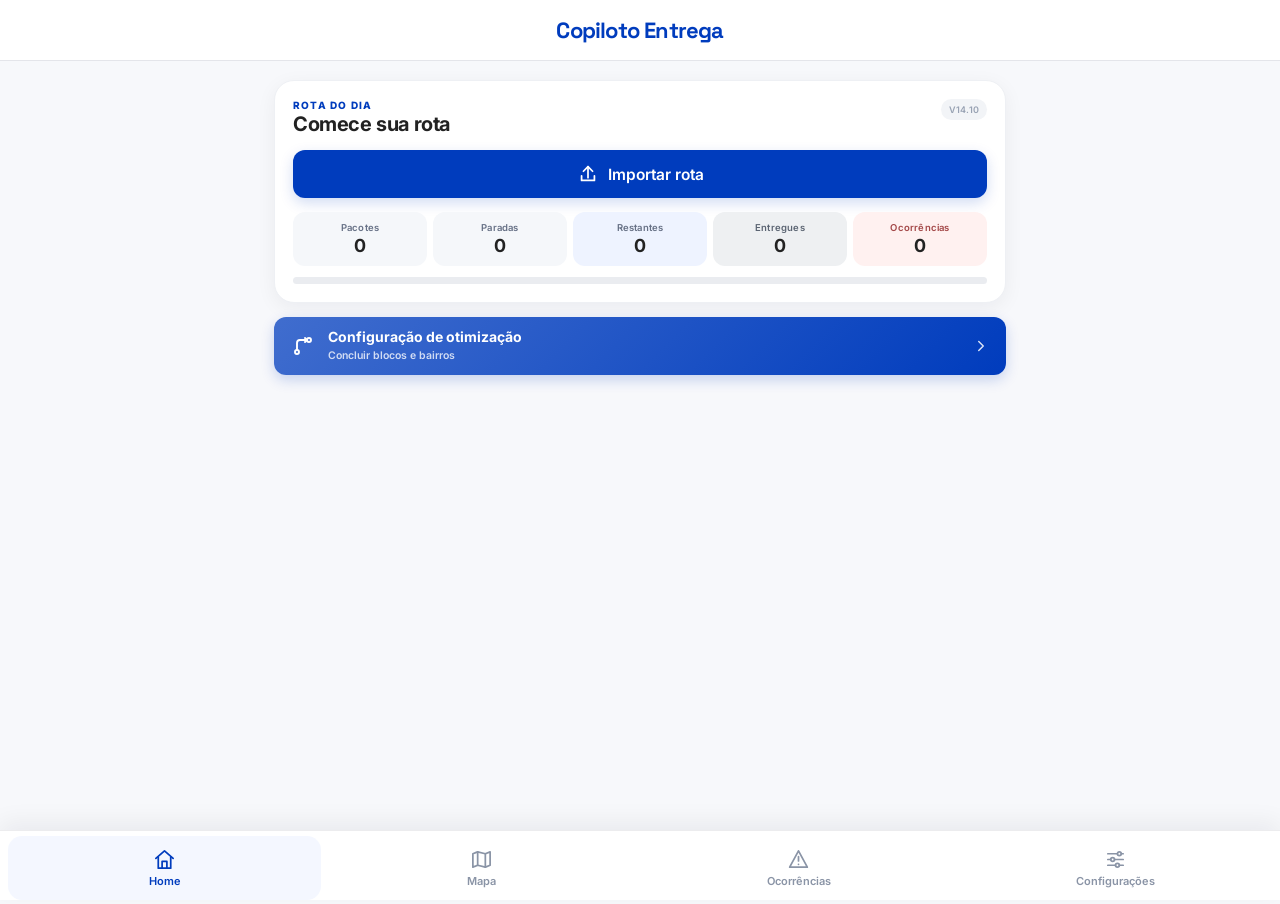
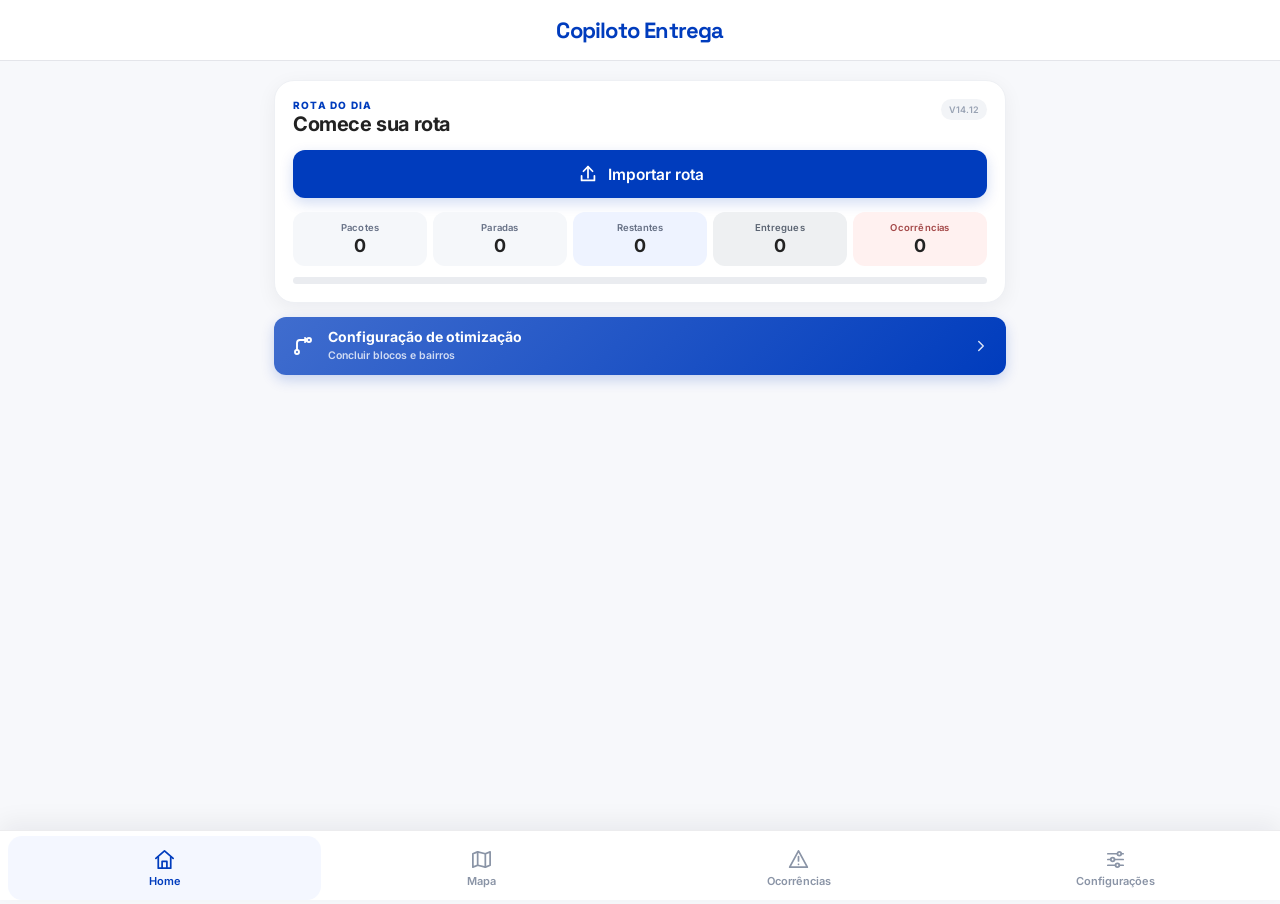
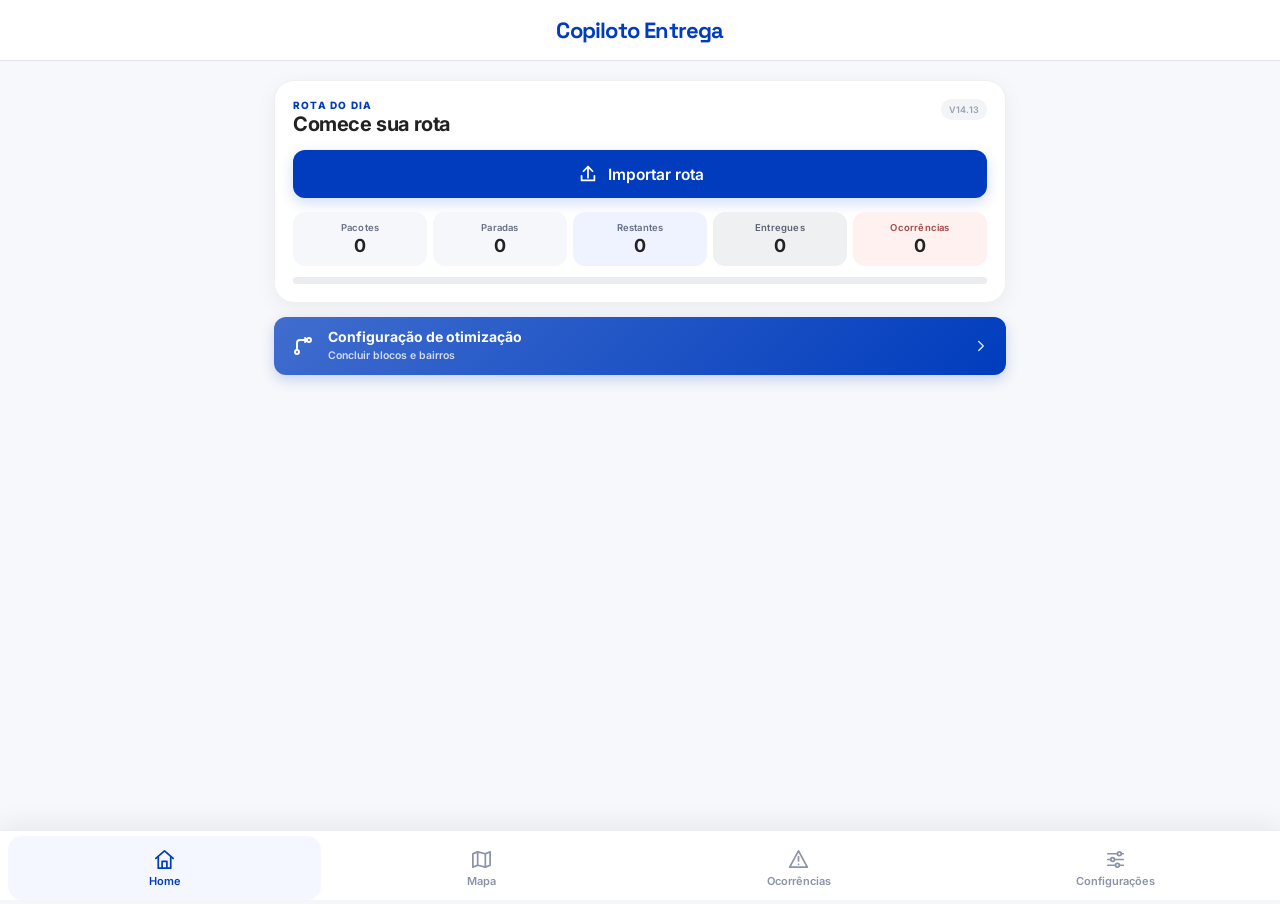
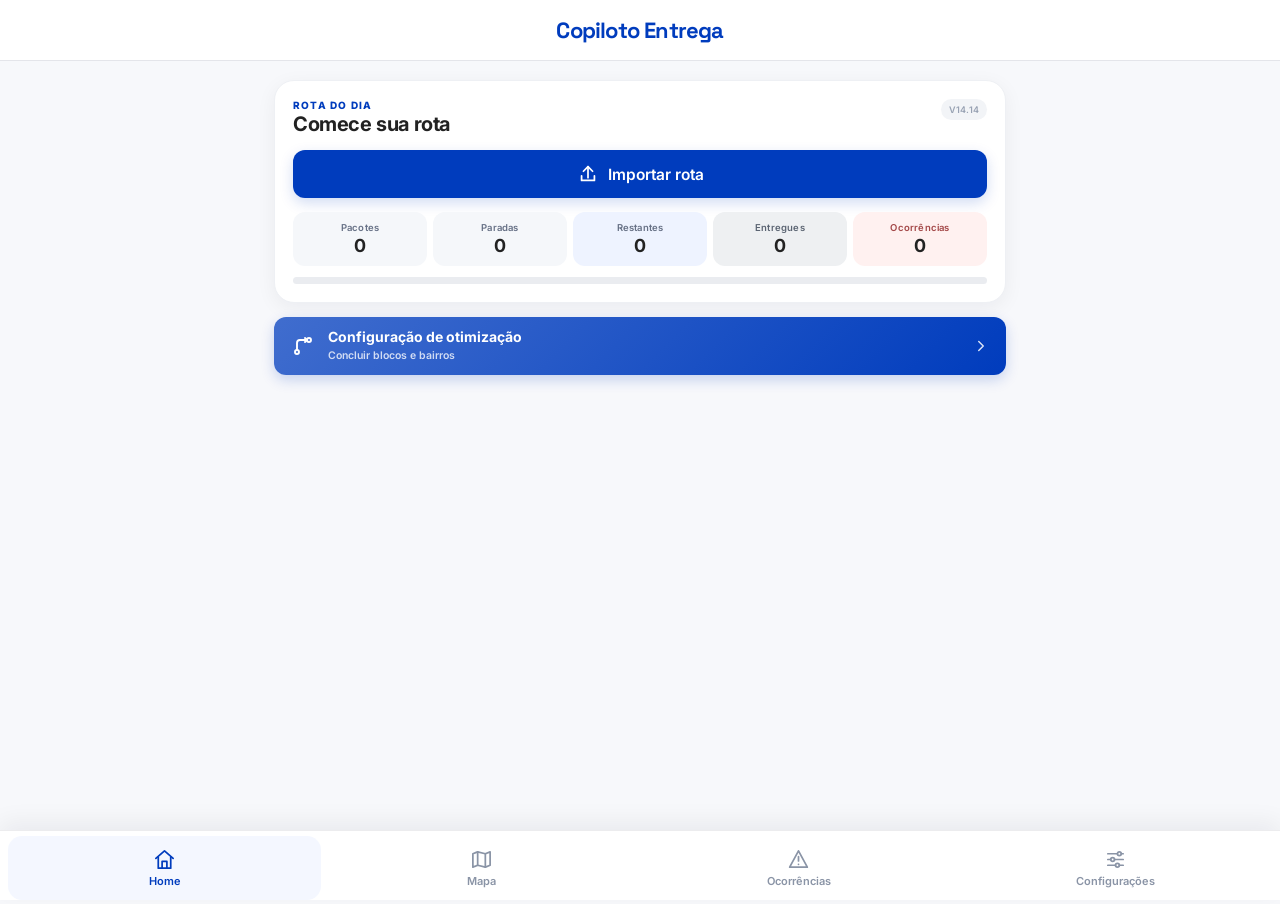
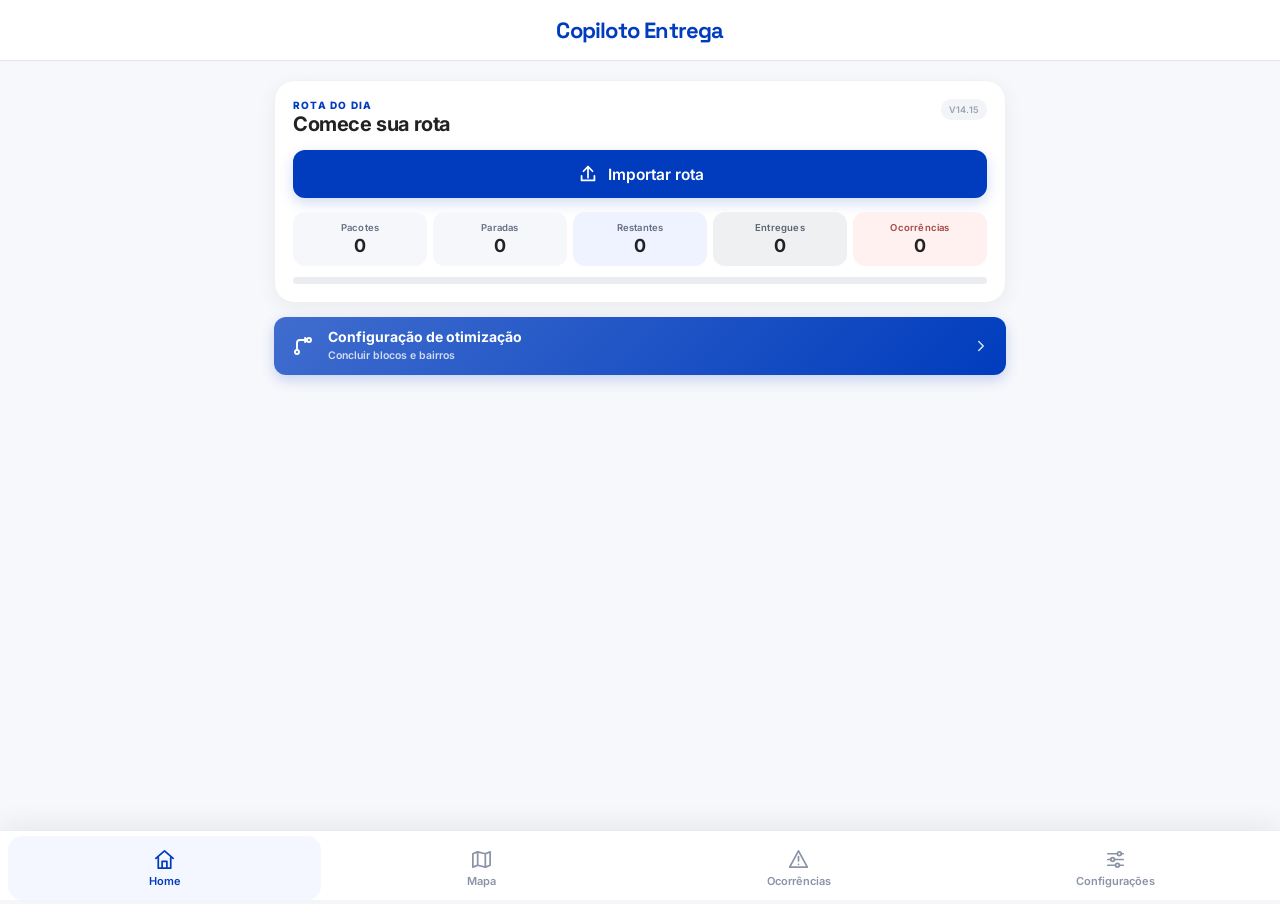
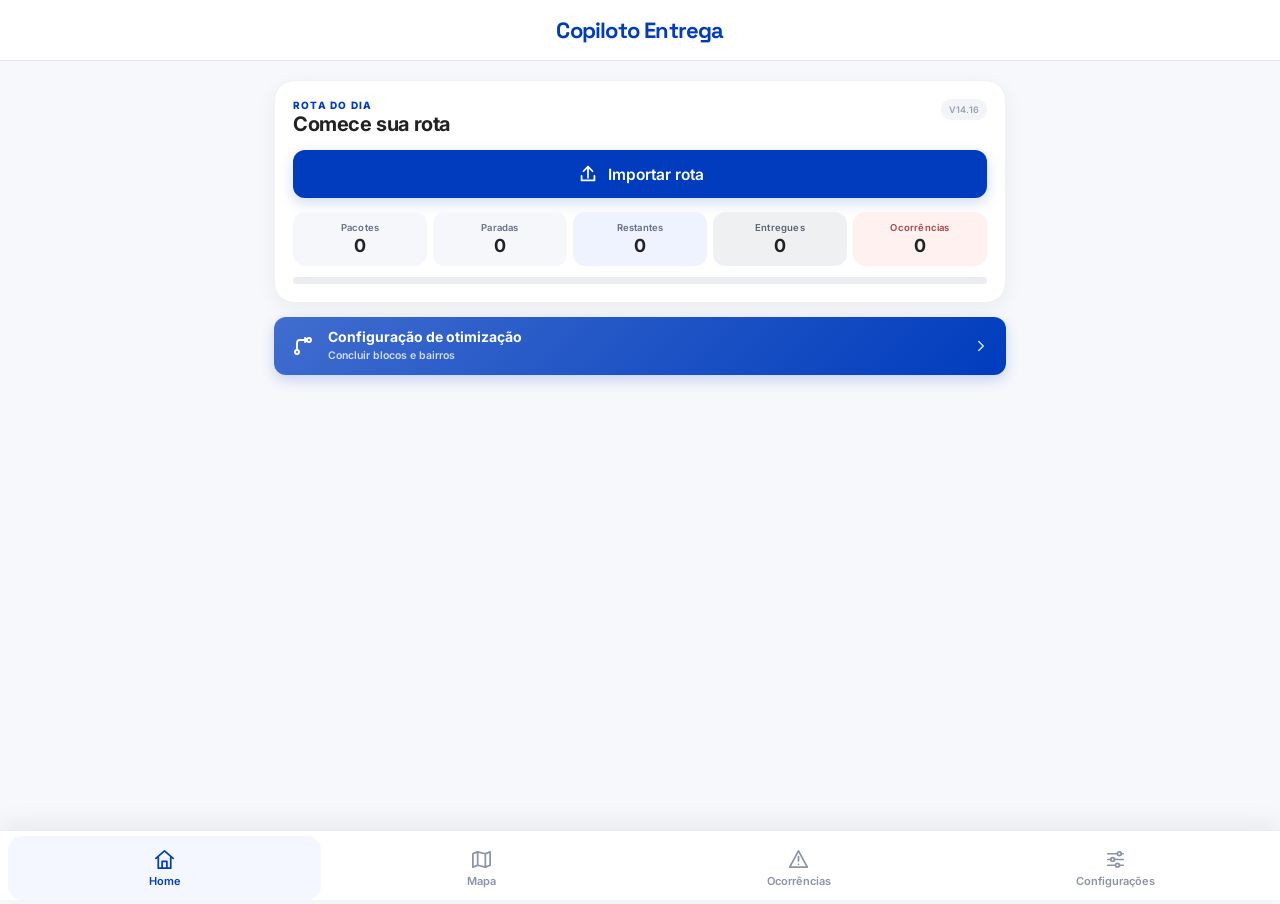
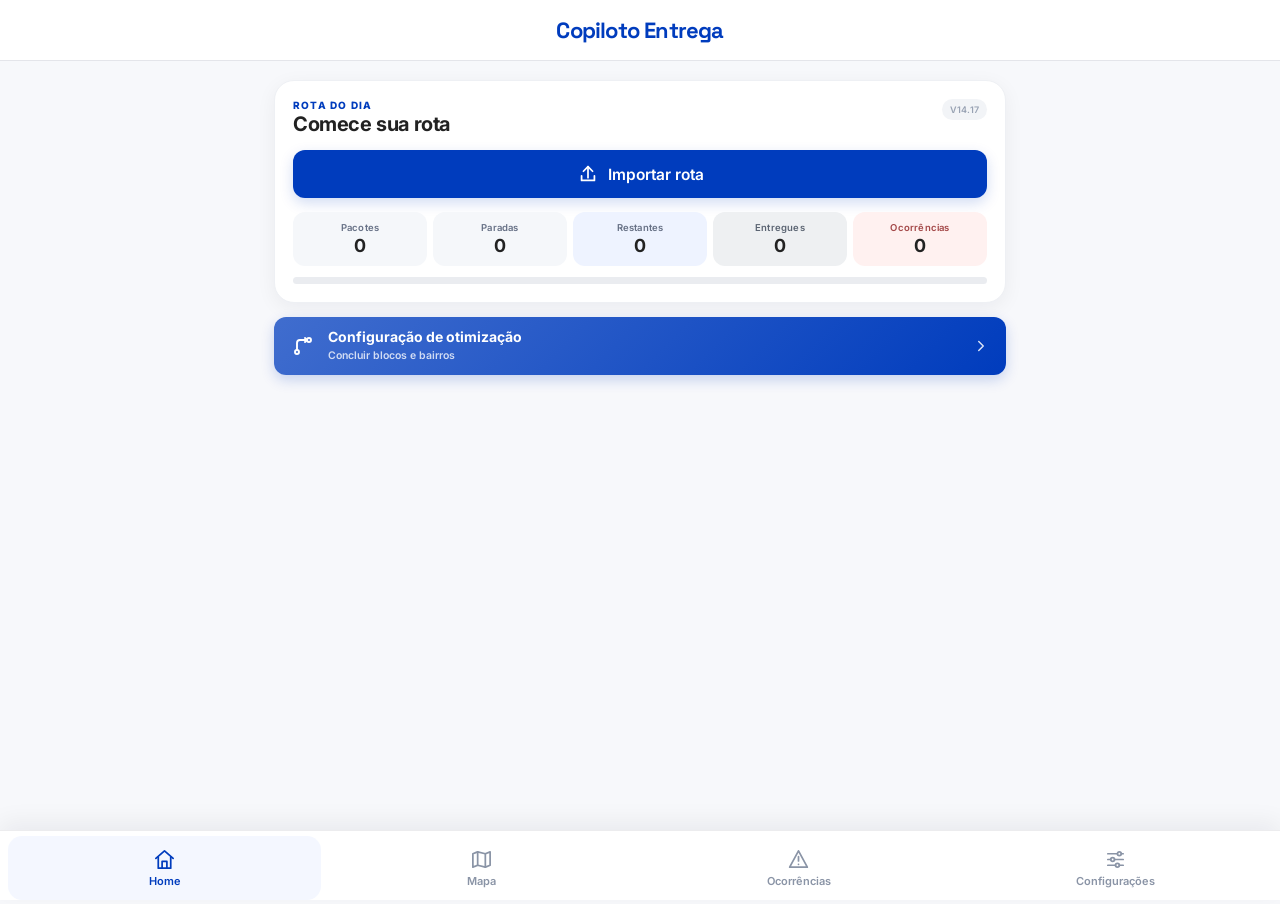
